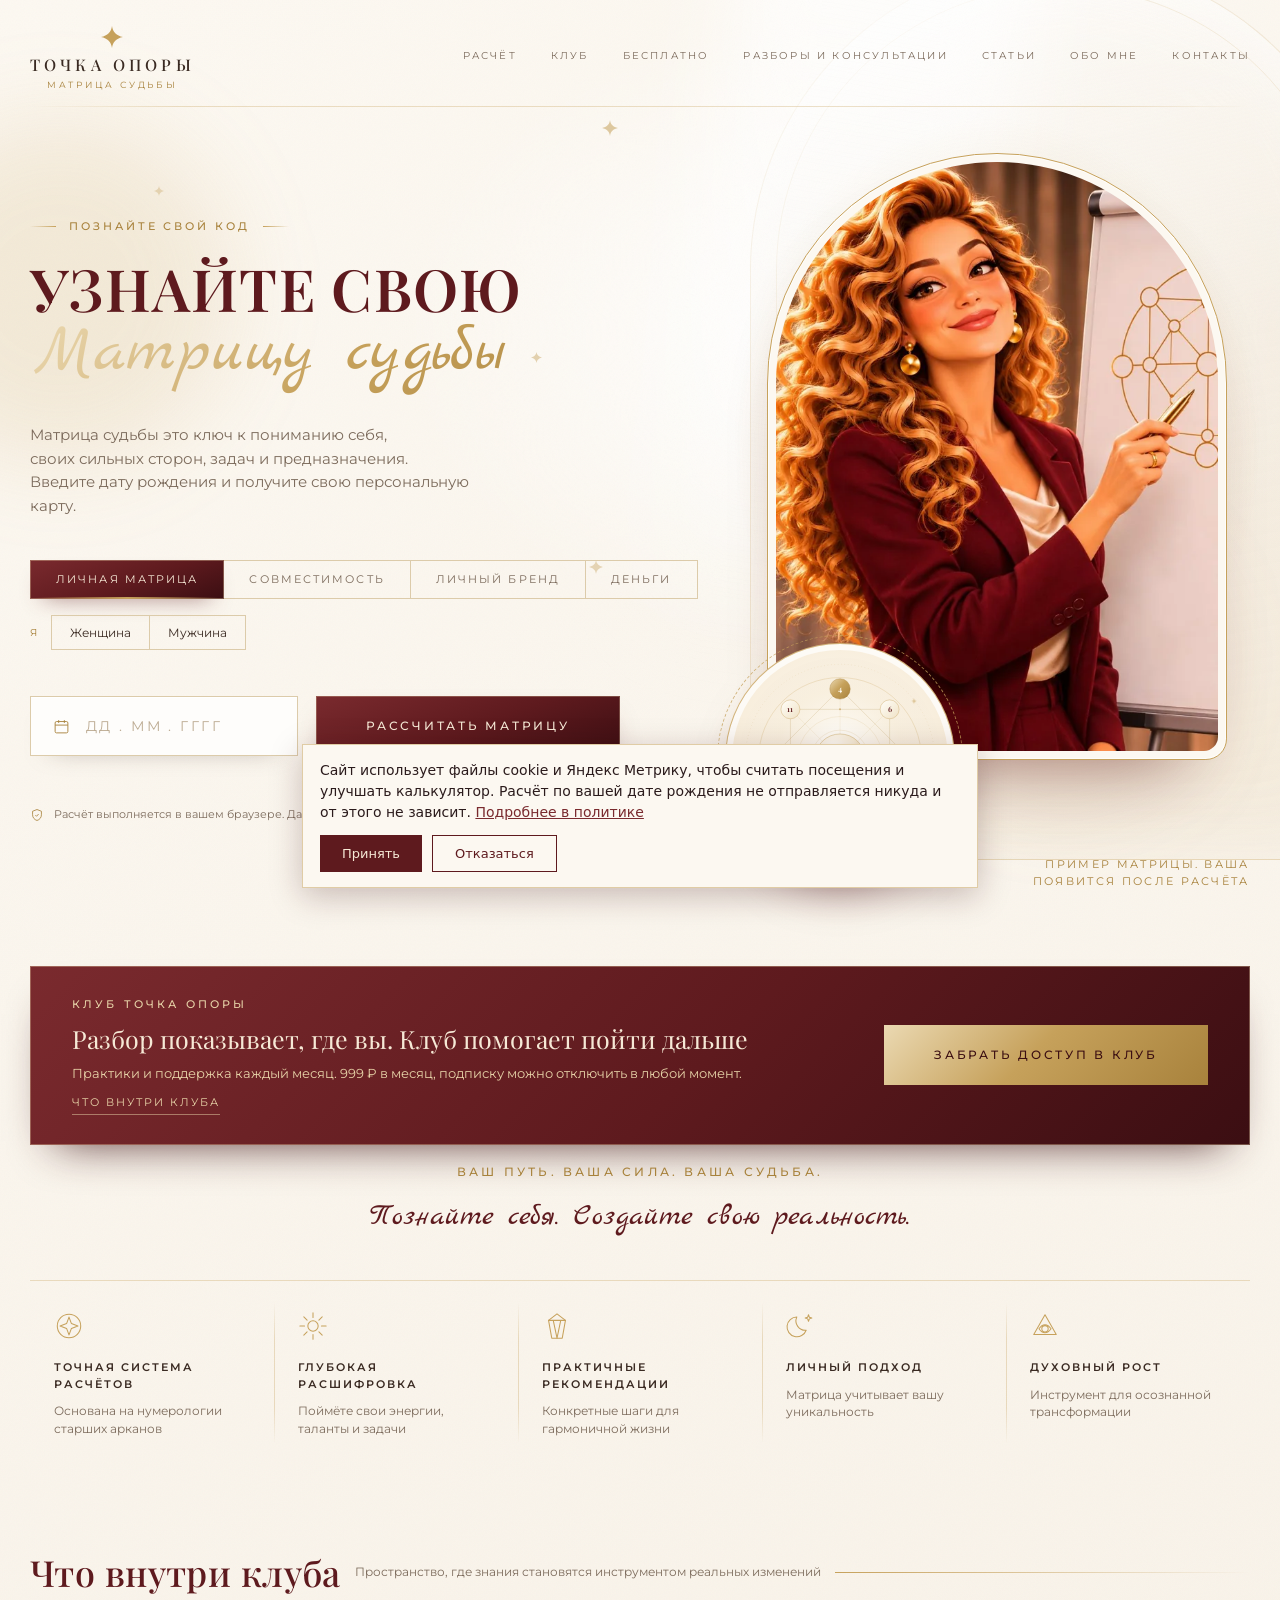
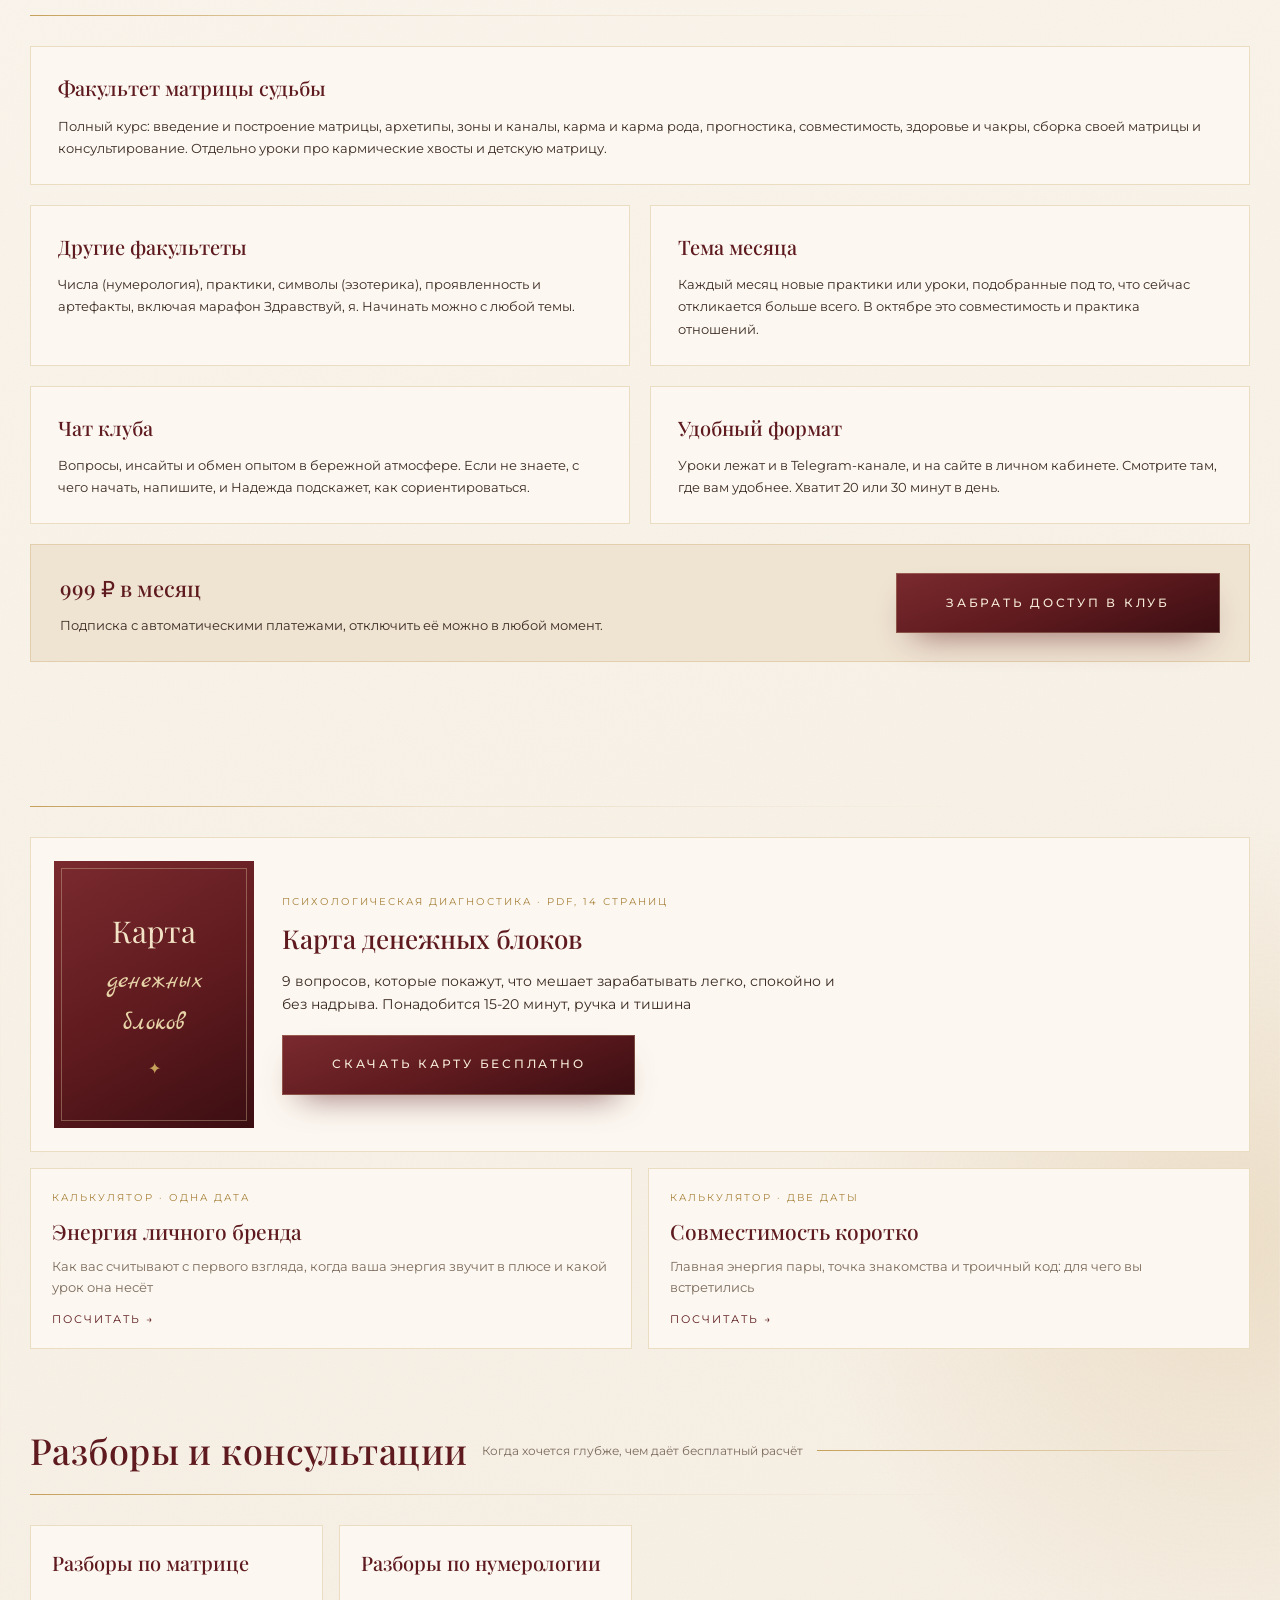
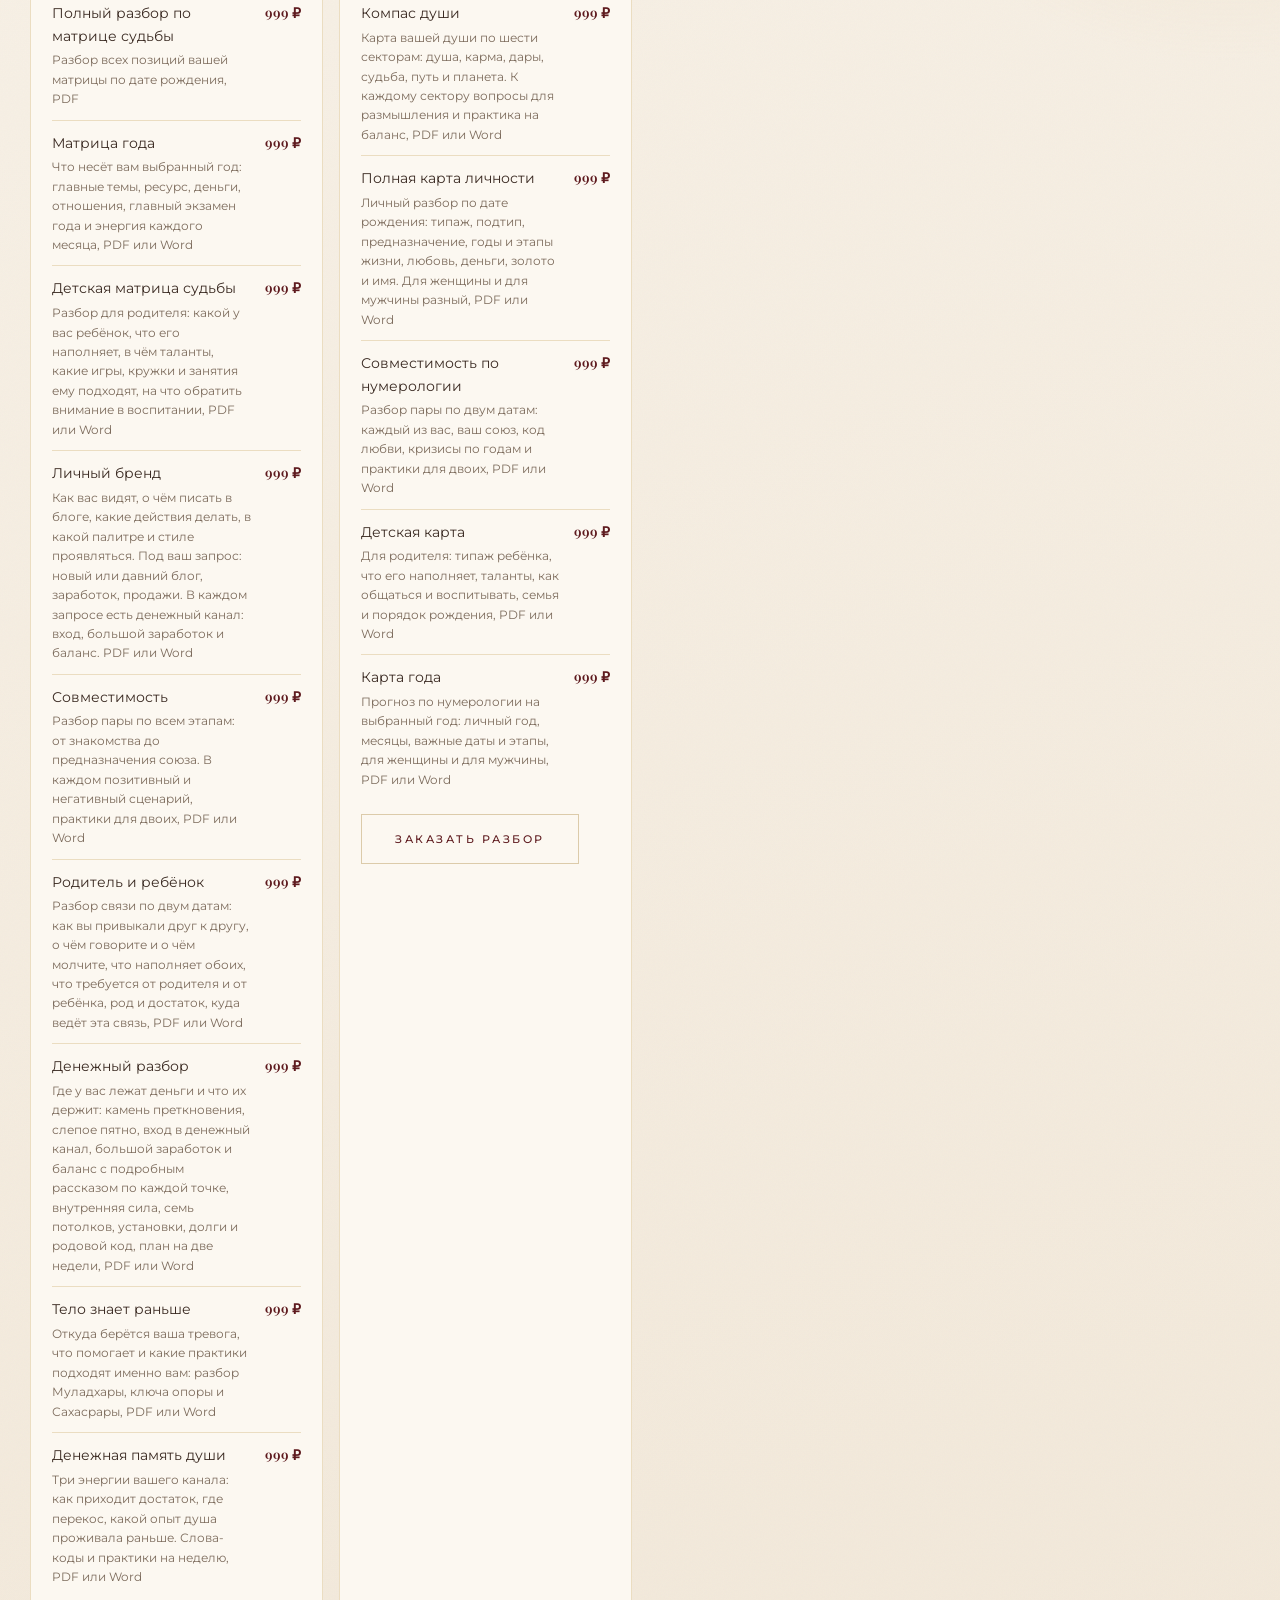
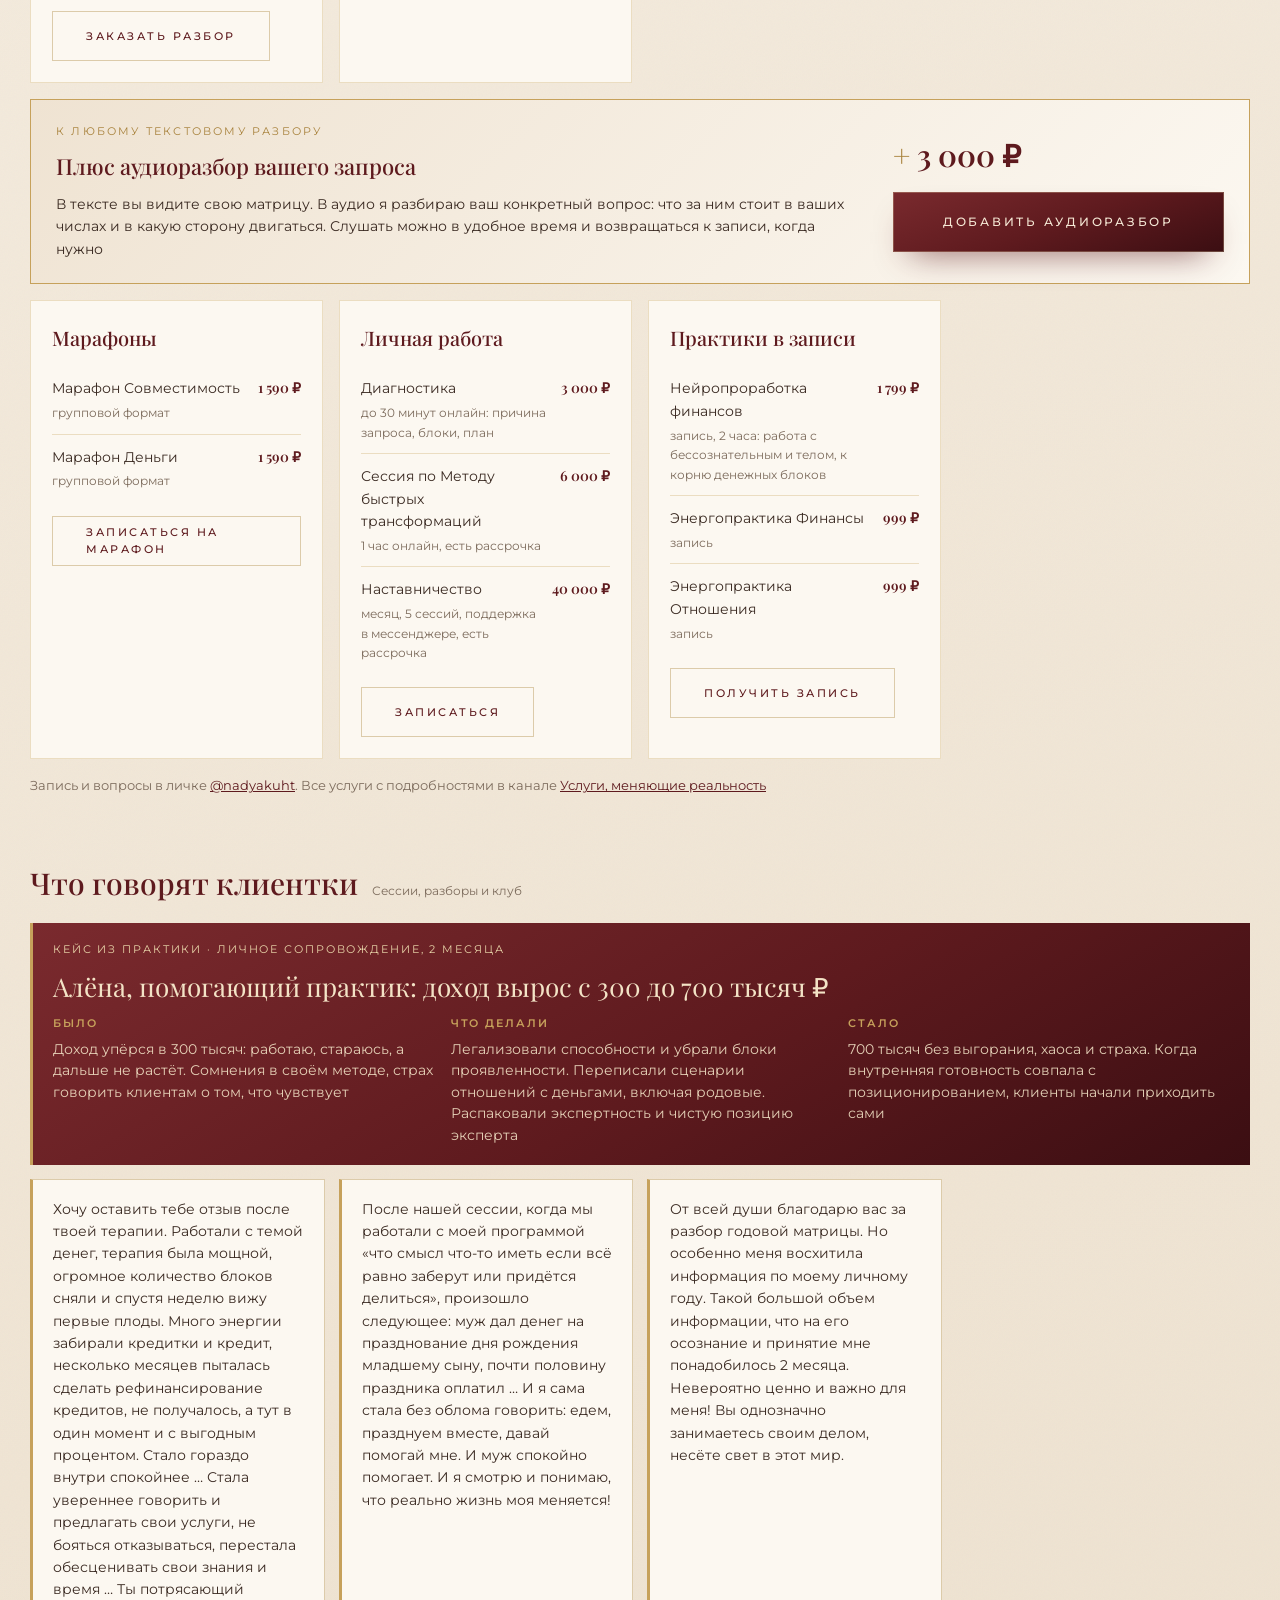
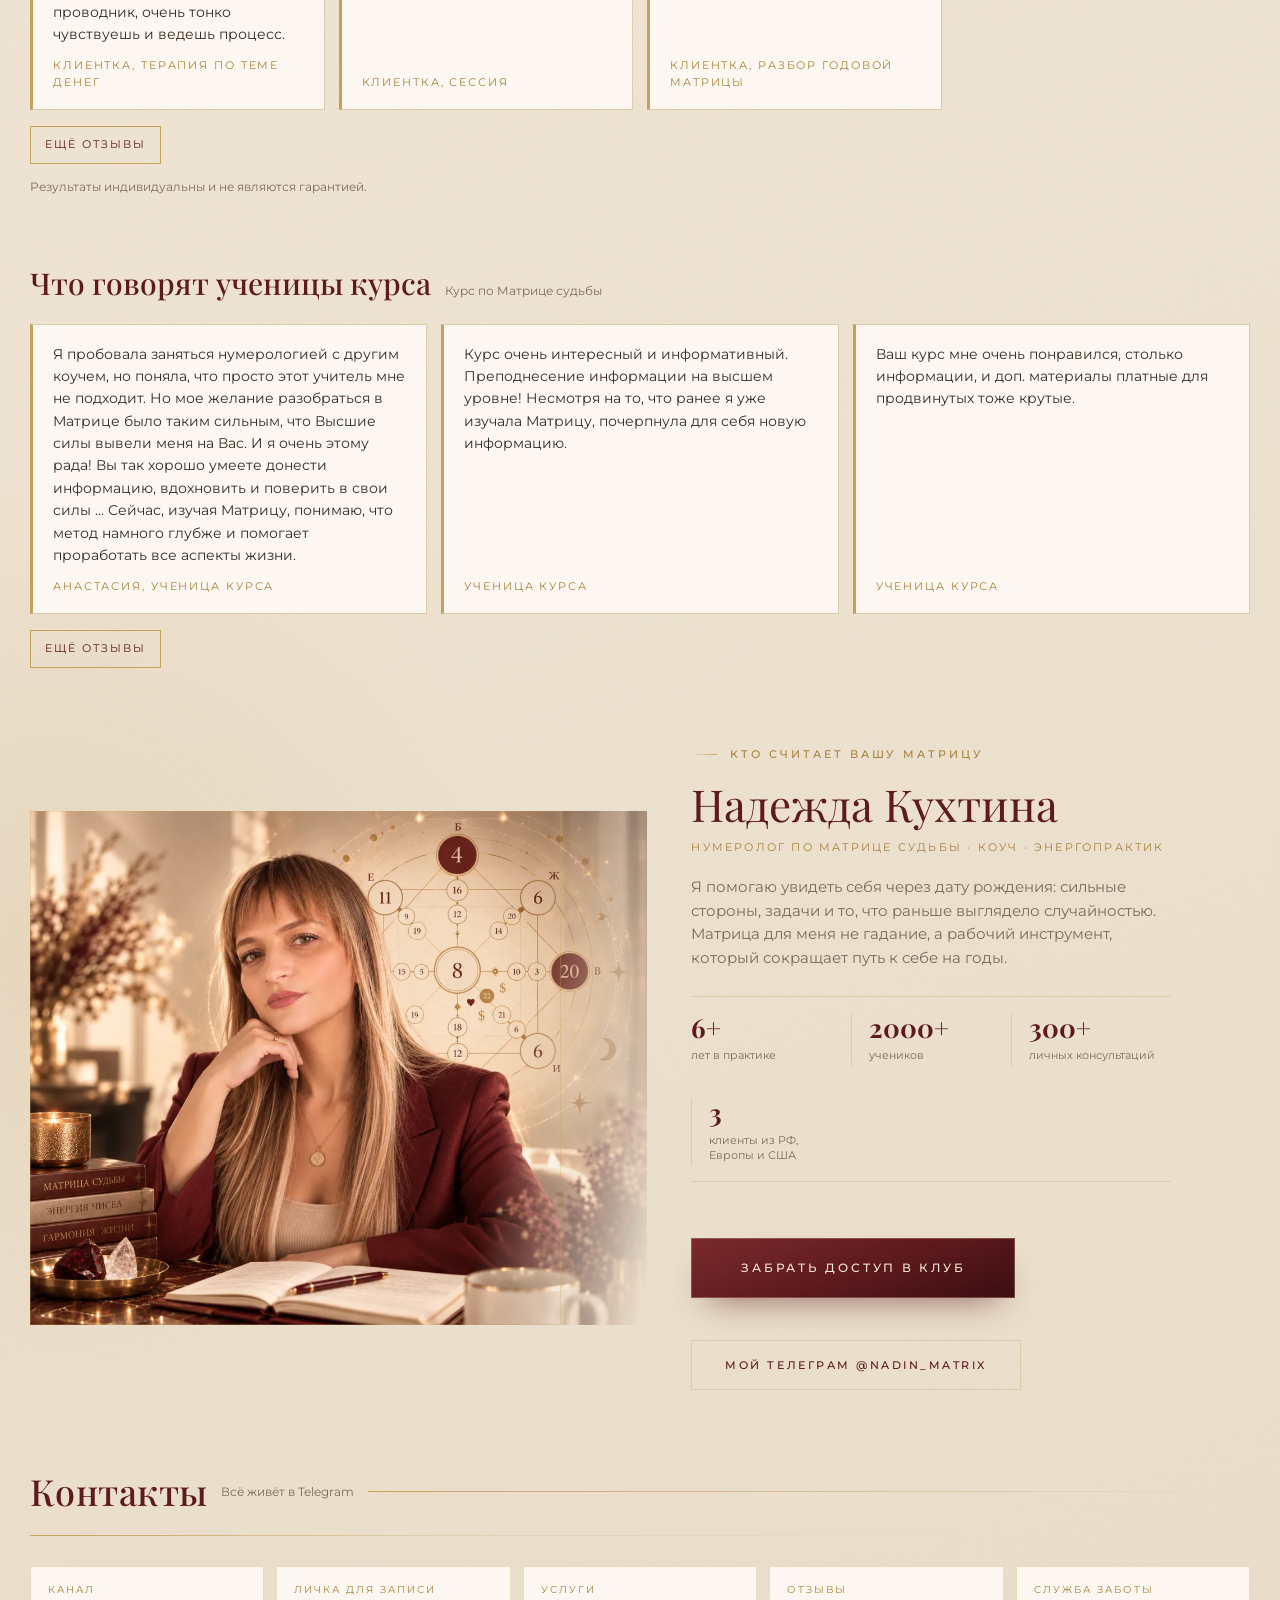
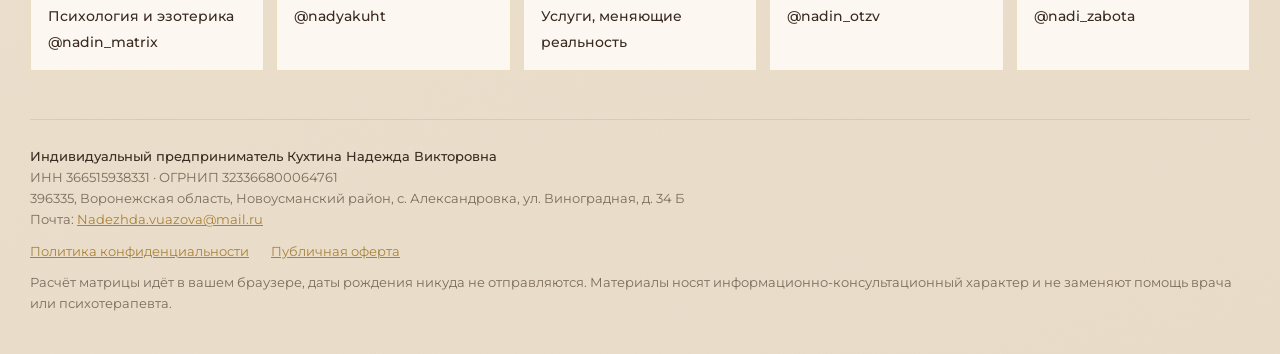
==== index.html @ 43328434 "Больше движения на главном сайте: аватар, искры, блеск кнопок, появление блоков Co-Authored-By: Clau" ====
<!DOCTYPE html>
<html lang="ru">
<head>
<meta charset="utf-8">
<link rel="preload" as="image" href="/nadya-avatar-640.webp" type="image/webp">
<meta name="viewport" content="width=device-width, initial-scale=1">
<title>Матрица судьбы: бесплатный расчёт по дате рождения</title>
<meta name="description" content="Рассчитайте свою матрицу судьбы по дате рождения: диаграмма, предназначения, карта здоровья и энергии года. Бесплатно, расчёт идёт прямо в браузере.">
<link rel="canonical" href="https://matrica.nadezhdakukhtina.ru/">
<meta property="og:type" content="website">
<meta property="og:url" content="https://matrica.nadezhdakukhtina.ru/">
<meta property="og:title" content="Матрица судьбы: бесплатный расчёт по дате рождения">
<meta property="og:description" content="Диаграмма, предназначения, карта здоровья и энергии года. Введите дату рождения и получите свою карту.">
<meta property="og:image" content="https://matrica.nadezhdakukhtina.ru/nadezhda.jpg">
<meta property="og:site_name" content="Точка опоры">
<meta name="twitter:card" content="summary_large_image">
<link rel="preconnect" href="https://fonts.googleapis.com">
<link rel="preconnect" href="https://fonts.gstatic.com" crossorigin>
<link href="https://fonts.googleapis.com/css2?family=Playfair+Display:wght@400;500;600;700&family=Montserrat:wght@300;400;500;600&family=Marck+Script&display=swap&subset=cyrillic,cyrillic-ext,latin" rel="stylesheet">

<style>
html,body{margin:0;padding:0;background:#F7F1E8;}

/* ==== СТИЛИ. В Tilda это блоки 1 и 2 из 6, граница — на секции МАТРИЦА ==== */
.matrix-app{
  --mx-bg:#F8F3EA;
  --mx-bg2:#EFE3D2;
  --mx-card:#FCF8F1;
  --mx-wine:#5E1A1E;
  --mx-wine2:#7A2A2E;
  --mx-wine-dk:#3B0E12;
  --mx-gold:#C6A15B;
  --mx-gold-dp:#A8823C;
  --mx-gold-lt:#E7D3A8;
  --mx-line:#DCCBAA;
  --mx-hair:rgba(198,161,91,.32);
  --mx-ink:#3A2A22;
  --mx-ink2:#7C6B5C;
  --mx-grad-gold:linear-gradient(135deg,#EBD9B2 0%,#C6A15B 46%,#A8823C 100%);
  --mx-serif:'Playfair Display',Georgia,'Times New Roman',serif;
  --mx-sans:'Montserrat',-apple-system,BlinkMacSystemFont,'Segoe UI',Roboto,sans-serif;
  --mx-script:'Marck Script','Playfair Display',cursive;

  position:relative;
  overflow-x:hidden;
  isolation:isolate;
  background:
    radial-gradient(760px 520px at 68% 4%,  rgba(255,255,255,.95) 0%, rgba(255,255,255,0) 62%),
    radial-gradient(620px 620px at 96% 34%, rgba(214,183,131,.30) 0%, rgba(214,183,131,0) 68%),
    radial-gradient(720px 720px at 4% 88%,  rgba(198,161,91,.16) 0%, rgba(198,161,91,0) 66%),
    linear-gradient(163deg,#FCF8F1 0%,#F6EFE4 38%,#EFE4D3 72%,#E9DCC8 100%);
  color:var(--mx-ink);
  font-family:var(--mx-sans);
  font-size:16px;
  line-height:1.62;
  -webkit-font-smoothing:antialiased;
  text-rendering:optimizeLegibility;
}
.matrix-app *,.matrix-app *:before,.matrix-app *:after{box-sizing:border-box;}
.matrix-app p{margin:0 0 14px;}
.matrix-app h1,.matrix-app h2,.matrix-app h3{margin:0;font-weight:500;font-family:var(--mx-serif);}
.matrix-app svg{max-width:100%;}

/* ---------- фактура бумаги и световой слой ---------- */
.matrix-app .mx-grain{
  position:absolute;inset:0;z-index:0;pointer-events:none;opacity:.5;
  background-image:url("data:image/svg+xml,%3Csvg xmlns='http://www.w3.org/2000/svg' width='180' height='180'%3E%3Cfilter id='n'%3E%3CfeTurbulence type='fractalNoise' baseFrequency='.85' numOctaves='3'/%3E%3C/filter%3E%3Crect width='180' height='180' filter='url(%23n)' opacity='.05'/%3E%3C/svg%3E");
}
.matrix-app .mx-decor{position:absolute;inset:0;z-index:0;pointer-events:none;overflow:hidden;}
.matrix-app .mx-arch{
  position:absolute;top:-40px;right:-90px;width:620px;height:900px;
  border-radius:310px 310px 24px 24px;
  background:linear-gradient(168deg,rgba(255,255,255,.72),rgba(233,220,200,.30) 46%,rgba(214,183,131,.16));
  box-shadow:inset 0 0 0 1px rgba(198,161,91,.20), inset 0 0 90px rgba(255,255,255,.55);
  filter:blur(.4px);
}
.matrix-app .mx-arch:after{
  content:"";position:absolute;inset:26px 26px 0;border-radius:284px 284px 18px 18px;
  border:1px solid rgba(198,161,91,.16);
}
.matrix-app .mx-beam{
  position:absolute;top:-120px;left:52%;width:300px;height:1100px;transform:rotate(9deg);
  background:linear-gradient(180deg,rgba(255,255,255,.85),rgba(255,255,255,0) 72%);
  filter:blur(38px);
}
.matrix-app .mx-orb{position:absolute;border-radius:50%;filter:blur(46px);}
.matrix-app .mx-orb-1{width:340px;height:340px;top:120px;left:-110px;background:rgba(198,161,91,.16);}
.matrix-app .mx-orb-2{width:280px;height:280px;top:520px;right:6%;background:rgba(180,140,90,.14);}

/* ---------- звёздочки-искры ---------- */
.matrix-app .mx-spark{position:absolute;color:var(--mx-gold);opacity:.5;line-height:0;}
.matrix-app .mx-spark svg{display:block;}
.matrix-app .mx-s1{top:120px;left:47%;width:16px;opacity:.55;}
.matrix-app .mx-s2{top:352px;left:41.5%;width:11px;opacity:.45;}
.matrix-app .mx-s3{top:560px;left:46%;width:14px;opacity:.4;}
.matrix-app .mx-s4{top:186px;left:12%;width:10px;opacity:.35;}

.matrix-app .mx-wrap{max-width:1300px;margin:0 auto;padding:0 30px;position:relative;z-index:2;}

/* ---------- служебные ---------- */
.matrix-app .mx-eyebrow{
  font-size:10.5px;letter-spacing:.28em;text-transform:uppercase;color:var(--mx-gold-dp);
  font-weight:500;display:flex;align-items:center;gap:13px;
}
.matrix-app .mx-eyebrow:before,.matrix-app .mx-eyebrow:after{
  content:"";height:1px;width:26px;flex-shrink:0;
  background:linear-gradient(90deg,rgba(198,161,91,0),var(--mx-gold));
}
.matrix-app .mx-eyebrow:after{background:linear-gradient(90deg,var(--mx-gold),rgba(198,161,91,0));}
.matrix-app .mx-eyebrow.mx-solo:after{display:none;}
.matrix-app .mx-star{width:12px;height:12px;fill:var(--mx-gold);flex-shrink:0;}

/* ---------- шапка ---------- */
.matrix-app .mx-top{
  display:flex;align-items:center;justify-content:space-between;gap:24px;
  padding:26px 0 16px;position:relative;
}
.matrix-app .mx-top:after{
  content:"";position:absolute;left:0;right:0;bottom:0;height:1px;
  background:linear-gradient(90deg,rgba(198,161,91,0),var(--mx-hair) 12%,var(--mx-hair) 88%,rgba(198,161,91,0));
}
.matrix-app .mx-logo{text-align:center;line-height:1.25;}
.matrix-app .mx-logo svg{width:22px;height:22px;fill:var(--mx-gold);margin-bottom:2px;}
.matrix-app .mx-logo-name{
  font-family:var(--mx-serif);font-size:16px;letter-spacing:.26em;color:var(--mx-ink);
  text-transform:uppercase;font-weight:500;
}
.matrix-app .mx-logo-sub{font-size:8.5px;letter-spacing:.34em;color:var(--mx-gold-dp);text-transform:uppercase;margin-top:5px;}
.matrix-app .mx-nav{display:flex;gap:34px;flex-wrap:wrap;}
.matrix-app .mx-nav a{
  font-size:10px;letter-spacing:.22em;text-transform:uppercase;color:var(--mx-ink2);
  text-decoration:none;position:relative;padding-bottom:5px;transition:color .3s;
}
.matrix-app .mx-nav a:after{
  content:"";position:absolute;left:50%;right:50%;bottom:0;height:1px;
  background:var(--mx-gold);transition:left .3s,right .3s;
}
.matrix-app .mx-nav a:hover{color:var(--mx-wine);}
.matrix-app .mx-nav a:hover:after{left:0;right:0;}

/* ---------- вертикальная надпись слева ---------- */
.matrix-app .mx-rail{
  position:absolute;left:12px;top:210px;z-index:3;
  display:flex;flex-direction:column;align-items:center;gap:26px;
}
.matrix-app .mx-rail b{
  writing-mode:vertical-rl;transform:rotate(180deg);font-weight:400;
  font-size:9px;letter-spacing:.44em;text-transform:uppercase;color:var(--mx-gold-dp);opacity:.85;
}
.matrix-app .mx-rail em{
  width:34px;height:34px;border-radius:50%;border:1px solid var(--mx-hair);
  display:flex;align-items:center;justify-content:center;font-style:normal;
  font-family:var(--mx-serif);font-size:11px;color:var(--mx-gold-dp);
}

/* ---------- первый экран ---------- */
.matrix-app .mx-hero{display:grid;grid-template-columns:1.14fr .86fr;gap:44px;align-items:center;padding:46px 0 30px;}
.matrix-app .mx-h1{
  font-size:clamp(38px,4.55vw,64px);line-height:1;letter-spacing:.022em;text-transform:uppercase;
  color:var(--mx-wine);font-weight:600;margin:24px 0 0;
}
.matrix-app .mx-h1-script{
  display:block;font-family:var(--mx-script);font-size:clamp(42px,5.2vw,74px);
  text-transform:none;letter-spacing:0;font-weight:400;line-height:1.14;
  /* background-clip:text красит только внутри блока, поэтому под хвостики
     у, ц, б нужен запас снизу — иначе они обрезаются */
  padding:.05em .12em .5em 0;
  margin:-.08em 0 -.46em .06em;
  background:var(--mx-grad-gold);-webkit-background-clip:text;background-clip:text;color:transparent;
}
.matrix-app .mx-lead{max-width:452px;font-size:14.5px;color:var(--mx-ink2);margin-top:30px;}
.matrix-app .mx-tabs{display:inline-flex;margin-top:28px;}
.matrix-app .mx-tab{
  appearance:none;border:0;cursor:pointer;background:transparent;
  font-family:var(--mx-sans);font-size:10.5px;letter-spacing:.2em;text-transform:uppercase;
  color:var(--mx-ink2);padding:13px 26px;position:relative;transition:color .3s;
  box-shadow:inset 0 0 0 1px var(--mx-line);
}
.matrix-app .mx-tab + .mx-tab{margin-left:-1px;}
.matrix-app .mx-tab:hover{color:var(--mx-ink);}
.matrix-app .mx-tab.is-on{
  color:#F6E9D6 !important;
  background:linear-gradient(160deg,var(--mx-wine2),var(--mx-wine) 55%,var(--mx-wine-dk));
  box-shadow:inset 0 0 0 1px rgba(231,211,168,.35), 0 10px 22px -14px rgba(94,26,30,.8);
  z-index:1;
}
.matrix-app .mx-form{display:flex;gap:18px;flex-wrap:wrap;margin-top:22px;align-items:flex-end;}
.matrix-app .mx-fieldwrap{display:flex;flex-direction:column;gap:9px;}
.matrix-app .mx-fcap{font-size:9.5px;letter-spacing:.2em;text-transform:uppercase;color:var(--mx-gold-dp);display:none;}
.matrix-app.is-pair .mx-fcap{display:block;}
.matrix-app .mx-wrap2{display:none;}
.matrix-app.is-pair .mx-wrap2{display:flex;}
.matrix-app.is-pair .mx-hide-pair{display:none;}
.matrix-app .mx-field{
  position:relative;background:rgba(255,255,255,.78);border:1px solid var(--mx-line);
  display:flex;align-items:center;gap:14px;padding:0 22px;min-width:252px;height:60px;
  box-shadow:inset 0 1px 0 rgba(255,255,255,.9), 0 12px 26px -22px rgba(58,42,34,.5);
  transition:border-color .3s,box-shadow .3s;
}
.matrix-app .mx-field:focus-within{
  border-color:var(--mx-gold);
  box-shadow:inset 0 1px 0 rgba(255,255,255,.9), 0 0 0 3px rgba(198,161,91,.14);
}
.matrix-app .mx-field svg{width:17px;height:17px;fill:none;stroke:var(--mx-gold-dp);stroke-width:1.3;flex-shrink:0;}
.matrix-app .mx-field input{
  border:0;background:transparent;outline:none;width:100%;height:100%;
  font-family:var(--mx-sans);font-size:13.5px;letter-spacing:.18em;color:var(--mx-ink);
}
.matrix-app .mx-field input::placeholder{color:#BCAB92;letter-spacing:.18em;}
.matrix-app .mx-btn{
  position:relative;overflow:hidden;
  display:inline-flex;align-items:center;justify-content:center;height:60px;padding:0 50px;
  background:linear-gradient(160deg,var(--mx-wine2),var(--mx-wine) 52%,var(--mx-wine-dk));
  color:#F6E9D6 !important;border:0;cursor:pointer;
  font-family:var(--mx-sans);font-size:11.5px;font-weight:500;letter-spacing:.24em;text-transform:uppercase;
  text-decoration:none;transition:box-shadow .35s,transform .35s;
  box-shadow:0 16px 34px -18px rgba(94,26,30,.8), inset 0 0 0 1px rgba(231,211,168,.28);
}
.matrix-app .mx-btn:before{
  content:"";position:absolute;top:0;left:-120%;width:60%;height:100%;
  background:linear-gradient(100deg,rgba(255,255,255,0),rgba(255,235,200,.24),rgba(255,255,255,0));
  transition:left .75s ease;
}
.matrix-app .mx-btn:hover{box-shadow:0 20px 40px -18px rgba(94,26,30,.9), inset 0 0 0 1px rgba(231,211,168,.5);}
.matrix-app .mx-btn:hover:before{left:130%;}
.matrix-app .mx-btn-ghost{
  background:transparent;color:var(--mx-wine) !important;height:50px;padding:0 34px;font-size:10.5px;
  box-shadow:inset 0 0 0 1px var(--mx-line);
}
.matrix-app .mx-btn-ghost:hover{box-shadow:inset 0 0 0 1px var(--mx-gold);background:rgba(198,161,91,.09);}
.matrix-app .mx-safe{display:flex;align-items:center;gap:10px;margin-top:20px;font-size:11px;color:var(--mx-ink2);}
.matrix-app .mx-safe svg{width:14px;height:14px;fill:none;stroke:var(--mx-gold-dp);stroke-width:1.4;flex-shrink:0;}
.matrix-app .mx-err{color:#9A2B2B;font-size:12px;margin-top:14px;min-height:16px;}

.matrix-app .mx-motto{text-align:center;margin:18px 0 38px;position:relative;z-index:2;}
.matrix-app .mx-motto b{
  display:block;font-weight:500;font-size:11.5px;letter-spacing:.28em;text-transform:uppercase;
  color:var(--mx-gold-dp);
}
.matrix-app .mx-motto em{
  display:block;font-family:var(--mx-script);font-style:normal;font-size:30px;color:var(--mx-wine);margin-top:12px;
}

/* ---------- герой: карточка энергии ---------- */
.matrix-app .mx-hero-art{position:relative;}
.matrix-app .mx-energy-card{
  position:relative;z-index:4;max-width:344px;margin:-56px 0 0 auto;
  background:var(--mx-card);padding:26px 28px 24px;
  border:1px solid var(--mx-line);
  box-shadow:0 30px 60px -34px rgba(94,26,30,.38), inset 0 0 0 1px rgba(255,255,255,.7);
}
.matrix-app .mx-energy-card:before{
  content:"";position:absolute;inset:6px;border:1px solid rgba(198,161,91,.22);pointer-events:none;
}
.matrix-app .mx-seal{
  position:absolute;top:-24px;right:22px;width:56px;height:56px;border-radius:50%;
  background:var(--mx-grad-gold);display:flex;align-items:center;justify-content:center;
  box-shadow:0 12px 24px -12px rgba(120,90,40,.7), inset 0 1px 2px rgba(255,255,255,.6);
}
.matrix-app .mx-seal svg{width:22px;height:22px;fill:#FBF4E6;}
.matrix-app .mx-energy-card .mx-eyebrow{margin-bottom:16px;}
.matrix-app .mx-energy-num{
  font-family:var(--mx-serif);color:var(--mx-wine);
  display:flex;align-items:baseline;gap:11px;flex-wrap:wrap;line-height:1.15;
}
.matrix-app .mx-energy-num b{font-size:34px;font-weight:600;letter-spacing:.04em;}
.matrix-app .mx-energy-num b:after{content:"·";margin-left:11px;color:var(--mx-gold);font-weight:400;}
.matrix-app .mx-energy-num span{font-size:23px;font-weight:500;}
.matrix-app .mx-energy-txt{font-size:13px;color:var(--mx-ink2);margin-top:9px;}
.matrix-app .mx-energy-link{
  display:flex;align-items:center;justify-content:space-between;gap:10px;
  margin-top:18px;padding-top:14px;border-top:1px solid var(--mx-hair);
  font-size:10px;letter-spacing:.22em;text-transform:uppercase;
  color:var(--mx-gold-dp) !important;text-decoration:none;
}
.matrix-app .mx-energy-link:hover{color:var(--mx-wine) !important;}

/* ---------- лента преимуществ ---------- */
.matrix-app .mx-feats{
  display:grid;grid-template-columns:repeat(5,1fr);gap:0;position:relative;z-index:2;
  border-top:1px solid var(--mx-hair);
}
.matrix-app .mx-feat{padding:30px 24px 26px;position:relative;}
.matrix-app .mx-feat + .mx-feat:before{
  content:"";position:absolute;left:0;top:22px;bottom:22px;width:1px;
  background:linear-gradient(180deg,rgba(198,161,91,0),var(--mx-hair) 25%,var(--mx-hair) 75%,rgba(198,161,91,0));
}
.matrix-app .mx-feat-ic{height:34px;margin-bottom:15px;}
.matrix-app .mx-feat-ic svg{width:30px;height:30px;fill:none;stroke:var(--mx-gold);stroke-width:1.1;stroke-linecap:round;stroke-linejoin:round;}
.matrix-app .mx-feat-t{font-size:10.5px;letter-spacing:.19em;text-transform:uppercase;font-weight:600;color:var(--mx-ink);line-height:1.6;}
.matrix-app .mx-feat-d{font-size:11.5px;color:var(--mx-ink2);margin-top:10px;line-height:1.55;}

/* ---------- секции результата ---------- */
.matrix-app .mx-result{display:none;padding:10px 0 64px;position:relative;z-index:2;}
.matrix-app .mx-result.is-on{display:block;}
@keyframes mxFade{from{opacity:0;transform:translateY(14px)}to{opacity:1;transform:none}}

/* ---------- анимация ----------
   Только прозрачность и трансформации: их браузер считает на видеокарте,
   поэтому на телефоне не тормозит даже на 64 бусинах соляра. */
@keyframes mxDraw{ to{ stroke-dashoffset:0; } }
@keyframes mxPop{
  from{ opacity:0; transform:translate(-50%,-50%) scale(.55); }
  to  { opacity:1; transform:translate(-50%,-50%) scale(1); }
}
@keyframes mxRing{ from{ opacity:0; transform:scale(.93) rotate(-7deg); } to{ opacity:1; transform:none; } }
@keyframes mxUp{ from{ opacity:0; transform:translateY(16px); } to{ opacity:1; transform:none; } }
/* Отдельный кадр для подписей: они центрируются сдвигом на половину своего
   размера, и обычный mxUp в конце обнулял бы этот сдвиг — подписи уезжали. */
@keyframes mxUpC{
  from{ opacity:0; transform:translate(-50%,calc(-50% + 14px)); }
  to  { opacity:1; transform:translate(-50%,-50%); }
}
@keyframes mxBreath{ 0%,100%{ opacity:.5; } 50%{ opacity:1; } }

/* диаграмма собирается: сначала прорисовываются золотые линии */
.matrix-app .mx-matrix.is-anim svg .mx-draw{
  stroke-dasharray:1500; stroke-dashoffset:1500;
  animation:mxDraw .85s cubic-bezier(.55,.1,.3,1) forwards;
}
.matrix-app .mx-matrix.is-anim svg .mx-draw-2{ animation-delay:.14s; }
.matrix-app .mx-matrix.is-anim svg .mx-draw-3{ animation-delay:.28s; animation-duration:.6s; }
/* затем круги волной от центра наружу, задержка у каждого своя */
.matrix-app .mx-matrix.is-anim .mx-node{
  opacity:0; animation:mxPop .5s cubic-bezier(.2,.9,.3,1.2) var(--mx-d,.4s) forwards;
}
/* и в конце цифры, буквы и значки */
.matrix-app .mx-matrix.is-anim svg text{ opacity:0; animation:mxUp .5s ease .74s forwards; }
.matrix-app .mx-matrix.is-anim .mx-ltr,
.matrix-app .mx-matrix.is-anim .mx-glyph{ opacity:0; animation:mxUpC .5s ease .74s forwards; }

/* кольцо соляра раскрывается вместе с остальной диаграммой */
.matrix-app .mx-matrix.is-anim svg .mx-ring-g{
  transform-box:view-box; transform-origin:300px 300px;
  animation:mxRing .7s cubic-bezier(.2,.8,.3,1) both;
}

/* секции результата проявляются при прокрутке; класс ставит скрипт,
   поэтому без него страница остаётся видимой */
.matrix-app.has-reveal .mx-result .mx-sec{ opacity:0; }
.matrix-app.has-reveal .mx-result .mx-sec.is-in{ animation:mxUp .6s ease forwards; }

/* мягкое дыхание свечения вокруг центра */
.matrix-app .mx-matrix-outer:before{ animation:mxBreath 7s ease-in-out infinite; }
.matrix-app .mx-sec{margin-top:62px;}
.matrix-app .mx-sec-h{display:flex;align-items:center;gap:14px;flex-wrap:wrap;margin-bottom:14px;}
.matrix-app .mx-sec-h h2{font-size:clamp(25px,3.1vw,36px);color:var(--mx-wine);letter-spacing:.012em;}
.matrix-app .mx-sec-h .mx-sec-note{font-size:12px;color:var(--mx-ink2);}
.matrix-app .mx-rule{
  height:1px;margin-bottom:30px;
  background:linear-gradient(90deg,var(--mx-gold),rgba(198,161,91,.22) 34%,rgba(198,161,91,0) 78%);
}

/* паспорт расчёта */
.matrix-app .mx-passport{
  position:relative;background:var(--mx-card);border:1px solid var(--mx-line);padding:30px 34px;
  display:grid;grid-template-columns:repeat(auto-fit,minmax(214px,1fr));gap:24px 34px;
  box-shadow:0 26px 54px -40px rgba(58,42,34,.5);
}
.matrix-app .mx-passport:before{content:"";position:absolute;inset:6px;border:1px solid rgba(198,161,91,.18);pointer-events:none;}
.matrix-app .mx-main-energy{
  position:relative;display:flex;align-items:center;gap:32px;flex-wrap:wrap;
  background:var(--mx-card);border:1px solid var(--mx-line);padding:32px 36px;
  box-shadow:0 26px 54px -40px rgba(58,42,34,.5);
}
.matrix-app .mx-main-energy:before{content:"";position:absolute;inset:6px;border:1px solid rgba(198,161,91,.18);pointer-events:none;}
.matrix-app .mx-me-disc{
  width:104px;height:104px;border-radius:50%;flex-shrink:0;
  display:flex;align-items:center;justify-content:center;
  font-family:var(--mx-serif);font-size:40px;font-weight:600;color:var(--mx-wine);
  background:radial-gradient(circle at 34% 28%,#FFFEFA,#F6EAD2 58%,#E4CB9B 100%);
  box-shadow:inset 0 0 0 1px var(--mx-gold), 0 0 0 5px rgba(255,255,255,.6),
             0 0 0 6.5px rgba(198,161,91,.4), 0 16px 34px -16px rgba(120,90,40,.6);
}
.matrix-app .mx-me-body{flex:1 1 260px;min-width:0;}
.matrix-app .mx-me-name{font-family:var(--mx-serif);font-size:clamp(24px,3vw,32px);color:var(--mx-wine);margin-top:11px;}
.matrix-app .mx-me-txt{font-size:14px;color:var(--mx-ink2);margin-top:10px;max-width:520px;}
.matrix-app .mx-me-boost{
  margin-top:14px;padding-top:13px;border-top:1px solid var(--mx-hair);
  font-size:13px;color:var(--mx-ink2);max-width:560px;
}
.matrix-app .mx-me-boost b{
  display:block;font-size:9.5px;letter-spacing:.21em;text-transform:uppercase;
  color:var(--mx-gold-dp);font-weight:600;margin-bottom:6px;
}
.matrix-app .mx-two{display:grid;grid-template-columns:repeat(2,1fr);gap:26px;margin-top:26px;}
.matrix-app .mx-card{
  position:relative;background:var(--mx-card);border:1px solid var(--mx-line);padding:26px 28px;
  box-shadow:0 24px 50px -42px rgba(58,42,34,.55);
}
.matrix-app .mx-card:before{content:"";position:absolute;inset:6px;border:1px solid rgba(198,161,91,.16);pointer-events:none;}
.matrix-app .mx-card-cap{font-size:9.5px;letter-spacing:.21em;text-transform:uppercase;color:var(--mx-gold-dp);}
.matrix-app .mx-card-h{display:flex;align-items:baseline;gap:12px;flex-wrap:wrap;margin-top:13px;}
.matrix-app .mx-card-num{font-family:var(--mx-serif);font-size:33px;font-weight:600;color:var(--mx-wine);line-height:1;}
.matrix-app .mx-card-name{font-family:var(--mx-serif);font-size:21px;color:var(--mx-wine);}
.matrix-app .mx-card-txt{font-size:13.5px;color:var(--mx-ink2);margin-top:11px;}
.matrix-app .mx-yr{display:grid;grid-template-columns:repeat(3,1fr);gap:0;margin-top:16px;
  border-top:1px solid var(--mx-hair);}
.matrix-app .mx-yr div{padding:15px 12px 0 0;position:relative;}
.matrix-app .mx-yr div + div{padding-left:14px;}
.matrix-app .mx-yr div + div:before{content:"";position:absolute;left:0;top:15px;bottom:4px;width:1px;background:var(--mx-hair);}
.matrix-app .mx-yr b{display:block;font-family:var(--mx-serif);font-size:27px;color:var(--mx-wine);line-height:1;
  font-variant-numeric:tabular-nums;}
.matrix-app .mx-yr i{display:block;font-style:normal;font-family:var(--mx-serif);font-size:14px;color:var(--mx-ink);margin-top:6px;}
.matrix-app .mx-yr span{display:block;font-size:9.5px;letter-spacing:.17em;text-transform:uppercase;color:var(--mx-gold-dp);margin-top:7px;}
.matrix-app .mx-card-w{
  margin-top:14px;padding-top:13px;border-top:1px solid var(--mx-hair);
  font-size:12.5px;color:var(--mx-ink2);
}
.matrix-app .mx-card-w b{
  display:block;font-size:9.5px;letter-spacing:.21em;text-transform:uppercase;
  color:var(--mx-gold-dp);font-weight:600;margin-bottom:6px;
}
.matrix-app .mx-card-note{
  display:inline-block;margin-top:13px;font-size:9.5px;letter-spacing:.18em;text-transform:uppercase;
  color:var(--mx-gold-dp);border:1px solid var(--mx-hair);padding:5px 12px;
}
.matrix-app .mx-pp-k{font-size:9.5px;letter-spacing:.21em;text-transform:uppercase;color:var(--mx-gold-dp);}
.matrix-app .mx-pp-v{font-family:var(--mx-serif);font-size:20px;color:var(--mx-ink);margin-top:6px;}
.matrix-app .mx-pp-v small{font-family:var(--mx-sans);font-size:12px;color:var(--mx-ink2);letter-spacing:.04em;}

/* ---------- премиальные акценты ----------
   Всё держится на прозрачности, тенях и псевдоэлементах. Сами узлы
   диаграммы не трогаем: у них центрирующий сдвиг translate(-50%,-50%),
   и любая анимация самого узла его обнулит — круги разъедутся. */

/* золотая искра один раз пробегает по главным энергиям, когда они проявились */
@keyframes mxSheen{
  0%  { opacity:0; transform:translate(-115%,-115%); }
  14% { opacity:1; }
  72% { opacity:0; transform:translate(115%,115%); }
  100%{ opacity:0; transform:translate(115%,115%); }
}
.matrix-app .mx-n-c,.matrix-app .mx-n-o,.matrix-app .mx-n-k{ overflow:hidden; }
.matrix-app .mx-matrix.is-anim .mx-n-c:after,
.matrix-app .mx-matrix.is-anim .mx-n-o:after,
.matrix-app .mx-matrix.is-anim .mx-n-k:after{
  content:"";position:absolute;inset:-55%;pointer-events:none;opacity:0;
  background:linear-gradient(104deg,rgba(255,255,255,0) 40%,rgba(255,243,214,.55) 50%,rgba(255,255,255,0) 60%);
  animation:mxSheen 1.6s ease-out 1.02s both;
}
.matrix-app .mx-matrix.is-anim .mx-n-c:after{ animation-delay:.92s; }
.matrix-app .mx-matrix.is-anim .mx-n-k:after{ animation-delay:1.14s; }

/* очень медленный золотой ореол вокруг центра: два светлых сгустка
   обходят круг за три четверти минуты, глаз ловит движение не сразу */
@keyframes mxHalo{ to{ transform:translate(-50%,-50%) rotate(360deg); } }
.matrix-app .mx-matrix-outer:after{
  content:"";position:absolute;left:50%;top:50%;z-index:0;pointer-events:none;
  width:min(640px,68%);aspect-ratio:1;border-radius:50%;
  transform:translate(-50%,-50%);
  background:conic-gradient(from 0deg,
    rgba(198,161,91,0) 0deg,rgba(198,161,91,.16) 44deg,rgba(198,161,91,0) 104deg,
    rgba(198,161,91,0) 186deg,rgba(198,161,91,.11) 230deg,rgba(198,161,91,0) 292deg);
  -webkit-mask:radial-gradient(circle,transparent 57%,#000 60%,#000 71%,transparent 74%);
          mask:radial-gradient(circle,transparent 57%,#000 60%,#000 71%,transparent 74%);
  animation:mxHalo 46s linear infinite;
}

/* золотая черта у заголовка секции прочерчивается слева направо */
@keyframes mxRule{ from{ transform:scaleX(0); } to{ transform:scaleX(1); } }
.matrix-app .mx-sec-h:after{
  /* basis 0 и min-width 0: если заголовок с подписью занял всю строку,
     черта просто сожмётся в ноль и не уедет на отдельную строку */
  content:"";flex:1 1 0;min-width:0;height:1px;transform-origin:left center;
  background:linear-gradient(90deg,var(--mx-gold),rgba(198,161,91,0));
}
.matrix-app.has-reveal .mx-result .mx-sec.is-in .mx-sec-h:after{
  animation:mxRule 1.15s cubic-bezier(.2,.8,.3,1) .12s both;
}

/* строки карты здоровья выходят каскадом сверху вниз */
@keyframes mxRow{ from{ opacity:0; transform:translateY(9px); } to{ opacity:1; transform:none; } }
.matrix-app.has-reveal .mx-sec.is-in #mxHealth tbody tr{ opacity:0; animation:mxRow .5s ease both; }
.matrix-app.has-reveal .mx-sec.is-in #mxHealth tbody tr:nth-child(1){ animation-delay:.10s; }
.matrix-app.has-reveal .mx-sec.is-in #mxHealth tbody tr:nth-child(2){ animation-delay:.17s; }
.matrix-app.has-reveal .mx-sec.is-in #mxHealth tbody tr:nth-child(3){ animation-delay:.24s; }
.matrix-app.has-reveal .mx-sec.is-in #mxHealth tbody tr:nth-child(4){ animation-delay:.31s; }
.matrix-app.has-reveal .mx-sec.is-in #mxHealth tbody tr:nth-child(5){ animation-delay:.38s; }
.matrix-app.has-reveal .mx-sec.is-in #mxHealth tbody tr:nth-child(6){ animation-delay:.45s; }
.matrix-app.has-reveal .mx-sec.is-in #mxHealth tbody tr:nth-child(7){ animation-delay:.52s; }
.matrix-app.has-reveal .mx-sec.is-in #mxHealth tbody tr:nth-child(n+8){ animation-delay:.59s; }

/* карточки чуть приподнимаются под курсором; на телефоне наведения нет,
   поэтому правило закрыто условием hover */
.matrix-app .mx-card,
.matrix-app .mx-purp-cell,
.matrix-app .mx-feat{ transition:transform .5s cubic-bezier(.2,.75,.3,1),box-shadow .5s ease; }
@media (hover:hover){
  .matrix-app .mx-card:hover,
  .matrix-app .mx-purp-cell:hover{
    transform:translateY(-5px);
    box-shadow:0 36px 62px -42px rgba(94,26,30,.52),0 0 0 1px rgba(198,161,91,.32);
  }
  .matrix-app .mx-feat:hover{ transform:translateY(-3px); }
  .matrix-app .mx-feat{ transition:transform .45s cubic-bezier(.2,.75,.3,1); }
}

/* у активной вкладки золотая черта разъезжается от середины к краям */
.matrix-app .mx-tab:after{
  content:"";position:absolute;left:50%;right:50%;bottom:0;height:2px;
  background:linear-gradient(90deg,rgba(231,211,168,0),var(--mx-gold) 50%,rgba(231,211,168,0));
  transition:left .45s cubic-bezier(.2,.8,.3,1),right .45s cubic-bezier(.2,.8,.3,1);
}
.matrix-app .mx-tab.is-on:after{ left:6px;right:6px; }

/* фото автора мягко приближается, рамка подсвечивается */
.matrix-app .mx-author-photo:before{ transition:transform 1.3s cubic-bezier(.2,.7,.3,1); }
.matrix-app .mx-author-photo:after{ transition:box-shadow .7s ease; }
@media (hover:hover){
  .matrix-app .mx-author:hover .mx-author-photo:before{ transform:scale(1.025); }
  .matrix-app .mx-author:hover .mx-author-photo:after{ box-shadow:inset 0 0 0 1px rgba(198,161,91,.55); }
}

/* ---------- МАТРИЦА ---------- */
.matrix-app .mx-matrix-outer{display:flex;justify-content:center;position:relative;}
.matrix-app .mx-matrix-outer:before{
  content:"";position:absolute;left:50%;top:50%;transform:translate(-50%,-50%);
  width:min(880px,92%);aspect-ratio:1;border-radius:50%;pointer-events:none;
  background:radial-gradient(circle,rgba(255,255,255,.86) 0%,rgba(255,255,255,0) 66%);
}
.matrix-app .mx-matrix{
  position:relative;container-type:inline-size;
  width:min(1000px, calc(100vh - 185px), calc(100vw - 520px));
  min-width:300px;--mx-k:1;
}
.matrix-app .mx-matrix.is-prog{--mx-k:.9;}
.matrix-app .mx-matrix svg{display:block;width:100%;height:auto;overflow:visible;}
.matrix-app .mx-plane{position:absolute;left:8.3333%;top:8.3333%;width:83.3334%;height:83.3334%;}
.matrix-app .mx-matrix.is-prog .mx-plane{left:12.5%;top:12.5%;width:75%;height:75%;}
.matrix-app .mx-node{
  position:absolute;transform:translate(-50%,-50%);border-radius:50%;
  display:flex;align-items:center;justify-content:center;
  font-family:var(--mx-serif);font-weight:600;line-height:1;flex-shrink:0;
}
.matrix-app .mx-n-c{
  width:calc(11cqw*var(--mx-k));height:calc(11cqw*var(--mx-k));font-size:max(14px,calc(4.1cqw*var(--mx-k)));
  background:radial-gradient(circle at 34% 28%,#FFFEFA,#F6EAD2 58%,#E4CB9B 100%);
  color:var(--mx-wine);border:1px solid var(--mx-gold);
  box-shadow:0 0 0 4px rgba(255,255,255,.7), 0 0 0 5.5px rgba(198,161,91,.65),
             0 0 0 10px rgba(255,255,255,.5), 0 0 0 11px rgba(198,161,91,.28),
             0 16px 34px -14px rgba(120,90,40,.65);
}
.matrix-app .mx-n-o{
  width:calc(9.4cqw*var(--mx-k));height:calc(9.4cqw*var(--mx-k));font-size:max(12px,calc(3.4cqw*var(--mx-k)));
  background:linear-gradient(152deg,#7A2A2E,#4A1216 62%,#3B0E12);color:#F3E3C6;
  border:1px solid var(--mx-gold);
  box-shadow:0 0 0 3px rgba(255,255,255,.65), 0 0 0 4.5px rgba(198,161,91,.55),
             0 12px 26px -12px rgba(59,14,18,.75);
}
.matrix-app .mx-n-k{
  width:calc(8.8cqw*var(--mx-k));height:calc(8.8cqw*var(--mx-k));font-size:max(11px,calc(3.1cqw*var(--mx-k)));
  background:linear-gradient(152deg,#FFFEF9,#F0E2C6);color:var(--mx-wine);border:1px solid var(--mx-gold);
  box-shadow:0 0 0 3px rgba(255,255,255,.65), 0 0 0 4.5px rgba(198,161,91,.5),
             0 10px 22px -12px rgba(120,90,40,.55);
}
.matrix-app .mx-n-i{
  width:calc(4.6cqw*var(--mx-k));height:calc(4.6cqw*var(--mx-k));font-size:max(10px,calc(2.2cqw*var(--mx-k)));
  background:linear-gradient(150deg,#FFFEFA,#FBF3E2);color:var(--mx-ink);border:1px solid rgba(198,161,91,.6);
  box-shadow:0 0 0 3px rgba(255,255,255,.7), 0 4px 10px -6px rgba(140,110,60,.5);
}
.matrix-app .mx-n-i2{
  width:calc(3.9cqw*var(--mx-k));height:calc(3.9cqw*var(--mx-k));font-size:max(9px,calc(1.95cqw*var(--mx-k)));
  background:linear-gradient(150deg,#FFFEFA,#FBF3E2);color:var(--mx-ink);border:1px solid rgba(198,161,91,.6);
  box-shadow:0 0 0 3px rgba(255,255,255,.7), 0 4px 10px -6px rgba(140,110,60,.5);
}
.matrix-app .mx-n-g{
  width:calc(2.5cqw*var(--mx-k));height:calc(2.5cqw*var(--mx-k));font-size:max(8px,calc(1.3cqw*var(--mx-k)));
  background:linear-gradient(150deg,#FFFEFA,#F8EFDC);color:var(--mx-ink2);border:1px solid rgba(198,161,91,.6);
  box-shadow:0 0 0 3px rgba(255,255,255,.7);
}
.matrix-app .mx-n-r2{
  width:calc(3.5cqw*var(--mx-k));height:calc(3.5cqw*var(--mx-k));font-size:max(8px,calc(1.75cqw*var(--mx-k)));
  background:linear-gradient(150deg,#FFFEFA,#F8F0DE);color:var(--mx-ink2);border:1px solid rgba(198,161,91,.55);
  box-shadow:0 0 0 3px rgba(255,255,255,.6);
}
.matrix-app .mx-n-r{
  width:calc(4cqw*var(--mx-k));height:calc(4cqw*var(--mx-k));font-size:max(9px,calc(2cqw*var(--mx-k)));
  background:linear-gradient(150deg,#FFFEFA,#F8F0DE);color:var(--mx-ink2);border:1px solid rgba(198,161,91,.55);
  box-shadow:0 0 0 3px rgba(255,255,255,.6);
}
.matrix-app .mx-n-w{
  width:calc(3.6cqw*var(--mx-k));height:calc(3.6cqw*var(--mx-k));font-size:max(9px,calc(1.8cqw*var(--mx-k)));
  background:linear-gradient(150deg,#FFFEFA,#F8F0DE);color:var(--mx-ink);border:1px solid rgba(198,161,91,.6);
  box-shadow:0 0 0 3px rgba(255,255,255,.7);
}
/* М — точка СОС на линии благополучия, выделена амброй */
.matrix-app .mx-n-m{
  width:calc(3.9cqw*var(--mx-k));height:calc(3.9cqw*var(--mx-k));font-size:max(9px,calc(1.9cqw*var(--mx-k)));
  background:linear-gradient(150deg,#E8B978,#C98F46);color:#FFFBF2;border:1px solid rgba(160,110,50,.7);
  box-shadow:0 0 0 3px rgba(255,255,255,.65), 0 6px 14px -8px rgba(150,105,45,.6);
}
.matrix-app .mx-ltr{
  position:absolute;transform:translate(-50%,-50%);
  font-family:var(--mx-sans);font-size:max(8px,calc(1.65cqw*var(--mx-k)));line-height:1;
  font-weight:600;letter-spacing:.06em;text-transform:uppercase;color:#A8823C;
  /* чёткий контур в один пиксель вместо размытого ореола */
  text-shadow:
     1px 0 0 #F6F0E5, -1px 0 0 #F6F0E5,  0 1px 0 #F6F0E5,  0 -1px 0 #F6F0E5,
     1px 1px 0 #F6F0E5, -1px -1px 0 #F6F0E5, 1px -1px 0 #F6F0E5, -1px 1px 0 #F6F0E5;
}
.matrix-app .mx-glyph{
  position:absolute;transform:translate(-50%,-50%);font-size:max(11px,calc(2.8cqw*var(--mx-k)));line-height:1;
  color:var(--mx-wine);
}
/* в личной матрице вокруг значков теснее — там они мельче */
.matrix-app .mx-glyph-sm{font-size:max(9px,calc(2.2cqw*var(--mx-k)));}

/* тумблеры над матрицей */
.matrix-app .mx-tools{display:flex;gap:14px;flex-wrap:wrap;justify-content:center;margin:0 0 26px;}
.matrix-app .mx-toggle{
  display:inline-flex;align-items:center;gap:12px;cursor:pointer;user-select:none;height:50px;padding:0 24px;
  background:rgba(255,255,255,.62);box-shadow:inset 0 0 0 1px var(--mx-line);
  font-size:10.5px;letter-spacing:.19em;text-transform:uppercase;color:var(--mx-ink2);transition:.3s;
}
.matrix-app .mx-toggle:hover{box-shadow:inset 0 0 0 1px var(--mx-gold);color:var(--mx-ink);}
.matrix-app .mx-toggle input{display:none;}
.matrix-app .mx-toggle .mx-sw{width:32px;height:17px;border-radius:9px;background:#E2D4BB;position:relative;transition:.3s;flex-shrink:0;}
.matrix-app .mx-toggle .mx-sw:after{content:"";position:absolute;top:2px;left:2px;width:13px;height:13px;border-radius:50%;background:#fff;transition:.3s;box-shadow:0 1px 3px rgba(0,0,0,.2);}
.matrix-app .mx-toggle input:checked + .mx-sw{background:var(--mx-grad-gold);}
.matrix-app .mx-toggle input:checked + .mx-sw:after{left:17px;}

.matrix-app .mx-legend{
  display:flex;gap:30px;flex-wrap:wrap;justify-content:center;margin:26px auto 0;max-width:880px;
  font-size:11.5px;color:var(--mx-ink2);
}
.matrix-app .mx-legend span{display:inline-flex;align-items:center;gap:9px;}
.matrix-app .mx-legend i{width:20px;height:2px;border-radius:2px;flex-shrink:0;}

/* ---------- предназначения ---------- */
.matrix-app .mx-purp{display:grid;grid-template-columns:repeat(2,1fr);gap:28px;}
.matrix-app .mx-purp-cell{
  position:relative;background:var(--mx-card);border:1px solid var(--mx-line);padding:28px 30px 22px;
  box-shadow:0 24px 50px -42px rgba(58,42,34,.55);
}
.matrix-app .mx-purp-cell:before{content:"";position:absolute;inset:6px;border:1px solid rgba(198,161,91,.16);pointer-events:none;}
.matrix-app .mx-purp-t{font-family:var(--mx-serif);font-size:21px;color:var(--mx-wine);}
.matrix-app .mx-purp-age{font-size:9.5px;letter-spacing:.21em;text-transform:uppercase;color:var(--mx-gold-dp);margin-top:6px;}
.matrix-app .mx-purp-d{font-size:12.5px;color:var(--mx-ink2);margin:12px 0 24px;line-height:1.58;}
/* Подписи под кругами центрированы и шире самих кругов, поэтому у первого
   круга подпись вылезала за поле отступов карточки. Сдвигаем формулу вправо
   на половину этого выноса — тогда длинные слова встают по общей границе. */
.matrix-app .mx-formula{display:flex;align-items:flex-start;gap:15px;margin-bottom:36px;padding-left:18px;}
.matrix-app .mx-fcol{position:relative;display:flex;flex-direction:column;align-items:center;flex-shrink:0;}
.matrix-app .mx-circ{
  border-radius:50%;display:flex;align-items:center;justify-content:center;flex-shrink:0;
  font-family:var(--mx-serif);font-weight:600;line-height:1;
}
.matrix-app .mx-circ-sm{
  width:48px;height:48px;font-size:18px;background:#FFFDF8;color:var(--mx-ink);
  box-shadow:inset 0 0 0 1px var(--mx-line), 0 0 0 4px rgba(255,255,255,.55);
}
.matrix-app .mx-circ-lg{
  width:64px;height:64px;font-size:25px;margin-top:-8px;
  background:linear-gradient(152deg,#7A2A2E,#4A1216 62%,#3B0E12);color:#F3E3C6;
  box-shadow:inset 0 0 0 1px rgba(198,161,91,.75), 0 0 0 4px rgba(255,255,255,.5), 0 14px 28px -14px rgba(59,14,18,.8);
}
.matrix-app .mx-op{height:48px;line-height:48px;flex-shrink:0;font-size:17px;color:var(--mx-gold);font-family:var(--mx-serif);}
.matrix-app .mx-clabel{
  position:absolute;top:100%;margin-top:10px;white-space:nowrap;
  font-size:8.5px;letter-spacing:.09em;text-transform:uppercase;color:var(--mx-ink2);
}

/* ---------- карта здоровья ---------- */
.matrix-app .mx-tablewrap{overflow-x:auto;border:1px solid var(--mx-line);background:var(--mx-card);box-shadow:0 24px 50px -42px rgba(58,42,34,.55);}
.matrix-app table.mx-tbl{border-collapse:collapse;width:100%;min-width:540px;}
.matrix-app table.mx-tbl th{
  font-size:9.5px;letter-spacing:.21em;text-transform:uppercase;color:var(--mx-gold-dp);font-weight:600;
  padding:17px 12px;border-bottom:1px solid var(--mx-line);text-align:center;background:rgba(239,227,210,.55);
}
.matrix-app table.mx-tbl th:last-child{text-align:left;}
.matrix-app table.mx-tbl td{
  padding:13px 12px;border-bottom:1px solid rgba(220,203,170,.5);text-align:center;
  font-family:var(--mx-serif);font-size:18px;color:var(--mx-ink);
}
.matrix-app table.mx-tbl td.mx-td-name{
  text-align:left;font-family:var(--mx-sans);font-size:12.5px;letter-spacing:.08em;
  font-weight:500;color:inherit;
}
.matrix-app table.mx-tbl tr.mx-row{background:var(--mx-ch);}
.matrix-app table.mx-tbl tr.mx-row td{
  color:var(--mx-ch-fg);border-bottom:1px solid rgba(255,255,255,.35);font-weight:600;
  text-shadow:0 1px 1px rgba(0,0,0,.13);
}
.matrix-app table.mx-tbl tr.mx-total td{
  background:rgba(94,26,30,.07);font-weight:600;border-bottom:0;color:var(--mx-wine);
}
.matrix-app table.mx-tbl tr.mx-total td.mx-td-name{color:var(--mx-wine);font-weight:600;}
/* Вертикальные разделители столбцов. На цветных строках чакр они светлые,
   в шапке и в итоговой строке золотым волоском: на бежевом фоне белый
   не читался бы. Волосок рисуем тенью внутрь, а не рамкой, иначе он
   прибавил бы ячейке ширину и таблица поехала бы. */
.matrix-app table.mx-tbl th + th{ box-shadow:inset 1px 0 0 var(--mx-hair); }
.matrix-app table.mx-tbl tr.mx-row td + td{ box-shadow:inset 1px 0 0 rgba(255,255,255,.38); }
.matrix-app table.mx-tbl tr.mx-total td + td{ box-shadow:inset 1px 0 0 var(--mx-hair); }
.matrix-app .mx-disclaimer{
  margin-top:16px;font-size:11.5px;color:var(--mx-ink2);border-left:2px solid var(--mx-gold);
  padding:10px 0 10px 16px;line-height:1.58;
}

/* ---------- модалка энергий года ---------- */
.matrix-app .mx-modal{position:fixed;inset:0;z-index:9999;display:none;background:rgba(48,32,24,.58);padding:20px;}
.matrix-app .mx-modal.is-on{display:flex;align-items:flex-start;justify-content:center;}
.matrix-app .mx-modal-box{
  position:relative;background:var(--mx-bg);border:1px solid var(--mx-gold);max-width:740px;width:100%;
  max-height:90vh;overflow-y:auto;padding:30px 30px 34px;margin:auto;
  box-shadow:0 40px 90px -30px rgba(48,32,24,.7);
}
.matrix-app .mx-modal-head{display:flex;align-items:center;justify-content:space-between;gap:16px;margin-bottom:6px;}
.matrix-app .mx-modal-head h3{font-size:25px;color:var(--mx-wine);}
.matrix-app .mx-x{
  background:transparent;box-shadow:inset 0 0 0 1px var(--mx-line);width:38px;height:38px;cursor:pointer;
  color:var(--mx-ink2);font-size:18px;line-height:1;flex-shrink:0;border:0;transition:.3s;
}
.matrix-app .mx-x:hover{box-shadow:inset 0 0 0 1px var(--mx-gold);color:var(--mx-wine);}
.matrix-app .mx-modal-note{font-size:12px;color:var(--mx-ink2);margin-bottom:20px;}
.matrix-app table.mx-tbl.mx-tbl-year td{font-size:15px;padding:9px 10px;}
.matrix-app table.mx-tbl.mx-tbl-year td.mx-td-age{
  font-family:var(--mx-sans);font-size:12px;letter-spacing:.06em;color:var(--mx-ink2);text-align:left;
}
.matrix-app table.mx-tbl.mx-tbl-year tr.mx-main td{background:rgba(198,161,91,.16);}
.matrix-app table.mx-tbl.mx-tbl-year tr.mx-main td.mx-td-age{color:var(--mx-wine);font-weight:600;}

/* ---------- блок автора ----------
   Путь к фото задан один раз переменной: при переносе в Tilda замените
   его на адрес файла, загруженного в Tilda, и больше ничего не трогайте. */
.matrix-app{--mx-photo:url("nadezhda.jpg");}
/* webp в 2,5 раза легче jpeg; браузеры без его поддержки берут строку выше */
@supports (background-image:image-set(url("a.webp") type("image/webp"))){
  .matrix-app{--mx-photo:image-set(url("nadezhda.webp") type("image/webp"),url("nadezhda.jpg") type("image/jpeg"));}
}
/* плашка клуба: стоит выше разбора и внутри результата */
.matrix-app .mx-club{
  position:relative;z-index:2;display:flex;align-items:center;justify-content:space-between;gap:34px;
  margin:46px 0 0;padding:30px 42px;
  background:linear-gradient(135deg,var(--mx-wine2),var(--mx-wine) 55%,var(--mx-wine-dk));
  box-shadow:0 22px 46px -26px rgba(59,14,18,.9), inset 0 0 0 1px rgba(231,211,168,.35);
}
.matrix-app .mx-club-eyebrow{font-family:var(--mx-sans);font-size:10.5px;font-weight:500;letter-spacing:.3em;text-transform:uppercase;color:var(--mx-gold-lt);}
.matrix-app .mx-club-t{font-family:var(--mx-serif);font-size:25px;line-height:1.3;color:#F6E9D6;margin:10px 0 8px;}
.matrix-app .mx-club-d{font-family:var(--mx-sans);font-size:13px;line-height:1.6;color:#E7D3A8;margin:0;}
.matrix-app .mx-club .mx-btn{flex-shrink:0;background:var(--mx-grad-gold);color:var(--mx-wine-dk) !important;box-shadow:none;}
.matrix-app .mx-sec .mx-club{margin-top:0;}
.matrix-app .mx-club>div{flex:1 1 auto;min-width:0;}
.matrix-app .mx-cl-terms>p{flex:1 1 auto;min-width:0;}
@media (max-width:980px){
  .matrix-app .mx-club{flex-direction:column;align-items:flex-start;gap:20px;padding:26px 22px;margin-top:34px;}
  .matrix-app .mx-club-t{font-size:21px;}
  .matrix-app .mx-club .mx-btn{width:100%;padding:0 20px;}
}

/* раздел «Что внутри клуба» */
.matrix-app .mx-club-more{display:inline-block;margin-top:10px;font-family:var(--mx-sans);font-size:11px;letter-spacing:.18em;text-transform:uppercase;color:var(--mx-gold-lt) !important;text-decoration:none;border-bottom:1px solid rgba(231,211,168,.5);padding-bottom:2px;}
.matrix-app .mx-club-info{position:relative;z-index:2;margin-top:78px;scroll-margin-top:20px;}
.matrix-app .mx-cl-grid{display:grid;grid-template-columns:repeat(2,1fr);gap:20px;margin-top:6px;}
.matrix-app .mx-cl-wide{grid-column:1/-1;}
.matrix-app .mx-cl-card{background:var(--mx-card);padding:26px 28px;box-shadow:inset 0 0 0 1px var(--mx-hair);}
.matrix-app .mx-cl-card h3{font-family:var(--mx-serif);font-size:20px;font-weight:500;color:var(--mx-wine);margin:0 0 10px;}
.matrix-app .mx-cl-card p{font-family:var(--mx-sans);font-size:13px;line-height:1.7;color:var(--mx-ink);margin:0;}
.matrix-app .mx-cl-terms{margin-top:20px;padding:26px 30px;background:var(--mx-bg2);display:flex;align-items:center;justify-content:space-between;gap:30px;box-shadow:inset 0 0 0 1px var(--mx-hair);}
.matrix-app .mx-cl-terms p{font-family:var(--mx-sans);font-size:13px;line-height:1.7;color:var(--mx-ink);margin:0;}
.matrix-app .mx-cl-terms b{font-family:var(--mx-serif);font-size:22px;font-weight:500;color:var(--mx-wine);display:block;margin-bottom:6px;}
@media (max-width:980px){
  .matrix-app .mx-club-info{margin-top:52px;}
  .matrix-app .mx-cl-terms{flex-direction:column;align-items:flex-start;padding:24px 20px;}
  .matrix-app .mx-cl-terms .mx-btn{width:100%;padding:0 20px;}
}
@media (max-width:700px){
  .matrix-app .mx-cl-grid{grid-template-columns:1fr;}
  .matrix-app .mx-cl-card{padding:22px 20px;}
}
.matrix-app .mx-author-btns{display:flex;flex-wrap:wrap;align-items:center;gap:14px;margin-top:28px;}
.matrix-app .mx-author-btns .mx-btn{margin-top:0;}
.matrix-app .mx-author .mx-tg{margin-top:0;}
@media (max-width:540px){.matrix-app .mx-author-btns{flex-direction:column;align-items:stretch;}.matrix-app .mx-author-btns .mx-btn{width:100%;padding:0 20px;}}

/* авторские трактовки: раскрывающиеся блоки в бесплатном разбере */
.matrix-app .mx-me-txt p{margin:0 0 10px;}
.matrix-app .mx-me-txt p:last-child{margin-bottom:0;}
.matrix-app .mx-more{margin-top:16px;border-top:1px solid var(--mx-hair);padding-top:12px;}
.matrix-app .mx-more summary{cursor:pointer;list-style:none;font-family:var(--mx-sans);font-size:10.5px;letter-spacing:.22em;text-transform:uppercase;color:var(--mx-gold-dp);}
.matrix-app .mx-more summary::-webkit-details-marker{display:none;}
.matrix-app .mx-more summary:after{content:" +";}
.matrix-app .mx-more[open] summary:after{content:" \2212";}
.matrix-app .mx-more-b{margin-top:14px;font-size:13px;line-height:1.7;color:var(--mx-ink2);}
.matrix-app .mx-more-b h4{font-family:var(--mx-serif);font-size:16px;font-weight:500;color:var(--mx-wine);margin:18px 0 6px;}
.matrix-app .mx-more-b h4:first-child{margin-top:0;}
.matrix-app .mx-more-b p{margin:0 0 10px;}
.matrix-app .mx-more-cta{margin-top:18px;padding:14px 16px;background:var(--mx-bg2);box-shadow:inset 0 0 0 1px var(--mx-hair);font-size:12.5px;color:var(--mx-ink);}
.matrix-app .mx-more-cta a{color:var(--mx-wine) !important;border-bottom:1px solid var(--mx-gold);text-decoration:none;white-space:nowrap;}
.matrix-app .mx-demo-cap{text-align:center;margin-top:10px;font-family:var(--mx-sans);font-size:10.5px;letter-spacing:.22em;text-transform:uppercase;color:var(--mx-gold-dp);}

@media (max-width:1380px){ .matrix-app .mx-rail{display:none;} }
/* совместимость: точка А и троичный код */
.matrix-app .mx-pair-only{display:none;}
.matrix-app.is-pair .mx-pair-only{display:grid;}
.matrix-app .mx-pair-extra{grid-template-columns:repeat(2,1fr);gap:20px;margin-top:20px;}
.matrix-app .mx-pair-extra .mx-pair-cta{grid-column:1/-1;margin-top:0;}
.matrix-app .mx-card-txt p,.matrix-app .mx-more-b p{margin:0 0 10px;}
.matrix-app .mx-card-txt b,.matrix-app .mx-more-b b{color:var(--mx-ink);font-weight:600;}
@media (max-width:700px){.matrix-app .mx-pair-extra{grid-template-columns:1fr;}}
.matrix-app .mx-author{
  position:relative;z-index:2;display:grid;grid-template-columns:1.05fr .95fr;
  gap:44px;align-items:center;margin-top:78px;
}
.matrix-app .mx-author-photo{position:relative;overflow:hidden;}
.matrix-app .mx-author-photo:before{
  content:"";display:block;padding-top:83.3%;
  background-image:var(--mx-photo);background-size:cover;background-position:center;
  /* правый край растворяем, чтобы фото не читалось наклеенным прямоугольником */
  -webkit-mask-image:linear-gradient(100deg,#000 74%,rgba(0,0,0,0) 99%);
          mask-image:linear-gradient(100deg,#000 74%,rgba(0,0,0,0) 99%);
}
.matrix-app .mx-author-photo:after{
  content:"";position:absolute;left:0;top:0;width:86%;height:100%;
  box-shadow:inset 0 0 0 1px rgba(198,161,91,.28);pointer-events:none;
}
.matrix-app .mx-author-name{
  font-family:var(--mx-serif);font-size:clamp(30px,3.6vw,44px);color:var(--mx-wine);
  margin-top:18px;line-height:1.05;
}
.matrix-app .mx-author-role{
  font-size:10.5px;letter-spacing:.21em;text-transform:uppercase;color:var(--mx-gold-dp);margin-top:12px;
}
.matrix-app .mx-author-txt{font-size:14.5px;color:var(--mx-ink2);margin-top:20px;max-width:480px;}
.matrix-app .mx-author-facts{
  display:grid;grid-template-columns:repeat(3,1fr);gap:0;margin-top:26px;max-width:480px;
  border-top:1px solid var(--mx-hair);border-bottom:1px solid var(--mx-hair);
}
.matrix-app .mx-fact{padding:18px 16px 18px 0;position:relative;}
.matrix-app .mx-fact + .mx-fact{padding-left:18px;}
.matrix-app .mx-fact + .mx-fact:before{
  content:"";position:absolute;left:0;top:16px;bottom:16px;width:1px;background:var(--mx-hair);
}
.matrix-app .mx-fact b{
  display:block;font-family:var(--mx-serif);font-size:26px;color:var(--mx-wine);line-height:1;
  font-variant-numeric:tabular-nums;
}
.matrix-app .mx-fact span{display:block;font-size:10.5px;color:var(--mx-ink2);margin-top:8px;line-height:1.4;}
.matrix-app .mx-author .mx-btn{margin-top:28px;}

/* ---------- подвал ---------- */
.matrix-app .mx-foot{
  border-top:1px solid var(--mx-hair);margin-top:62px;padding:30px 0 44px;
  font-size:11.5px;color:var(--mx-ink2);line-height:1.65;
}

/* ---------- адаптив ---------- */
@media (max-width:1180px){
  .matrix-app .mx-feats{grid-template-columns:repeat(3,1fr);}
  .matrix-app .mx-feat:nth-child(4):before,.matrix-app .mx-feat:nth-child(4){border-top:1px solid var(--mx-hair);}
  .matrix-app .mx-feat:nth-child(5){border-top:1px solid var(--mx-hair);}
}
@media (max-width:980px){
  .matrix-app .mx-two{grid-template-columns:1fr;gap:20px;}
  .matrix-app .mx-author{grid-template-columns:1fr;gap:26px;margin-top:52px;}
  .matrix-app .mx-author-photo:before{
    padding-top:74%;
    -webkit-mask-image:linear-gradient(180deg,#000 82%,rgba(0,0,0,0) 100%);
            mask-image:linear-gradient(180deg,#000 82%,rgba(0,0,0,0) 100%);
  }
  .matrix-app .mx-author-photo:after{width:100%;height:88%;}
  .matrix-app .mx-wrap{padding:0 20px;}
  .matrix-app .mx-rail,.matrix-app .mx-nav,.matrix-app .mx-spark{display:none;}
  .matrix-app .mx-arch{right:-220px;opacity:.6;}
  .matrix-app .mx-hero{grid-template-columns:1fr;gap:30px;padding:30px 0 20px;}
  .matrix-app .mx-energy-card{margin:22px auto 0;max-width:100%;}
  .matrix-app .mx-matrix{width:100%;}
  .matrix-app .mx-purp{grid-template-columns:1fr;}
  .matrix-app .mx-feats{grid-template-columns:1fr;}
  .matrix-app .mx-feat + .mx-feat:before{left:0;right:0;top:0;bottom:auto;width:auto;height:1px;
    background:linear-gradient(90deg,rgba(198,161,91,0),var(--mx-hair) 20%,var(--mx-hair) 80%,rgba(198,161,91,0));}
  .matrix-app .mx-form{flex-direction:column;align-items:stretch;}
  .matrix-app .mx-field,.matrix-app .mx-btn,.matrix-app .mx-fieldwrap{width:100%;}
  .matrix-app .mx-tabs{width:100%;}
  .matrix-app .mx-tab{flex:1 1 50%;padding:13px 10px;}
}
@media (max-width:540px){
  .matrix-app .mx-h1{font-size:35px;}
  .matrix-app .mx-h1-script{font-size:40px;}
  .matrix-app .mx-passport{padding:20px;}
  .matrix-app .mx-main-energy{padding:22px;gap:20px;}
  .matrix-app .mx-me-disc{width:84px;height:84px;font-size:32px;}
  .matrix-app .mx-card{padding:20px;}
  .matrix-app .mx-author-facts{grid-template-columns:1fr;}
  .matrix-app .mx-fact + .mx-fact{padding-left:0;}
  .matrix-app .mx-fact + .mx-fact:before{left:0;right:0;top:0;bottom:auto;width:auto;height:1px;}
  .matrix-app .mx-purp-cell{padding:20px;}
  .matrix-app .mx-circ-sm{width:42px;height:42px;font-size:16px;}
  .matrix-app .mx-circ-lg{width:56px;height:56px;font-size:21px;margin-top:-7px;}
  .matrix-app .mx-op{height:42px;line-height:42px;}
  .matrix-app .mx-formula{gap:11px;padding-left:14px;}
  .matrix-app .mx-clabel{font-size:8px;letter-spacing:.05em;}
  .matrix-app .mx-motto em{font-size:24px;}
}
@media (prefers-reduced-motion:reduce){
  .matrix-app .mx-btn:before{display:none;}
  /* у части людей от движения кружится голова: системная настройка это учитывает */
  .matrix-app .mx-matrix.is-anim svg .mx-draw,
  .matrix-app .mx-matrix.is-anim .mx-node,
  .matrix-app .mx-matrix.is-anim svg text,
  .matrix-app .mx-matrix.is-anim .mx-ltr,
  .matrix-app .mx-matrix.is-anim .mx-glyph,
  .matrix-app .mx-matrix svg .mx-ring-g,
  .matrix-app.has-reveal .mx-result .mx-sec.is-in,
  .matrix-app .mx-matrix-outer:before,
  .matrix-app .mx-matrix-outer:after,
  .matrix-app .mx-matrix.is-anim .mx-n-c:after,
  .matrix-app .mx-matrix.is-anim .mx-n-o:after,
  .matrix-app .mx-matrix.is-anim .mx-n-k:after,
  .matrix-app.has-reveal .mx-result .mx-sec.is-in .mx-sec-h:after,
  .matrix-app.has-reveal .mx-sec.is-in #mxHealth tbody tr{ animation:none !important; }
  .matrix-app .mx-sec-h:after{ transform:none !important; }
  .matrix-app.has-reveal .mx-sec.is-in #mxHealth tbody tr{ opacity:1 !important; }
  .matrix-app .mx-card,
  .matrix-app .mx-purp-cell,
  .matrix-app .mx-feat,
  .matrix-app .mx-author-photo:before{ transition:none !important; transform:none !important; }
  .matrix-app .mx-matrix.is-anim svg .mx-draw{ stroke-dashoffset:0 !important; }
  .matrix-app .mx-matrix.is-anim .mx-node,
  .matrix-app .mx-matrix.is-anim svg text,
  .matrix-app .mx-matrix.is-anim .mx-ltr,
  .matrix-app .mx-matrix.is-anim .mx-glyph,
  .matrix-app.has-reveal .mx-result .mx-sec{ opacity:1 !important; }
}

/*OTZYVY-CSS*/
.mx-rv{margin-top:62px;}
.mx-rv-h{display:flex;align-items:baseline;gap:14px;flex-wrap:wrap;margin-bottom:14px;}
.mx-rv-h h2{font-family:var(--mx-serif,Georgia,serif);font-weight:500;color:var(--mx-wine,#5E1A1E);margin:0;font-size:clamp(22px,3.4vw,30px);}
.mx-rv-note{font-size:12px;color:var(--mx-ink2,#7C6B5C);}
.mx-rv-grid{display:grid;grid-template-columns:repeat(auto-fit,minmax(260px,1fr));gap:14px;margin-top:16px;}
.mx-rv-card{margin:0;background:var(--mx-card,#FCF8F1);border:1px solid var(--mx-line,#DCCBAA);border-left:3px solid var(--mx-gold,#C6A15B);padding:18px 20px;display:flex;flex-direction:column;gap:12px;min-width:0;}
.mx-rv-card blockquote{margin:0;font-size:14px;line-height:1.6;color:var(--mx-ink,#3A2A22);}
.mx-rv-card figcaption{font-size:10.5px;letter-spacing:.18em;text-transform:uppercase;color:var(--mx-gold-dp,#A8823C);margin-top:auto;}
.mx-rv-more>summary{cursor:pointer;list-style:none;display:inline-block;font-size:11px;letter-spacing:.18em;text-transform:uppercase;color:var(--mx-wine,#5E1A1E);border:1px solid var(--mx-gold,#C6A15B);padding:9px 14px;margin-top:16px;}
.mx-rv-more>summary::-webkit-details-marker{display:none}
.mx-rv-more>summary:focus-visible{outline:2px solid var(--mx-gold,#C6A15B);outline-offset:2px}
.mx-rv-disc{font-size:11.5px;color:var(--mx-ink2,#7C6B5C);margin:14px 0 0;}

/* ==== ГЛАВНЫЙ САЙТ: разборы и контакты ==== */
.matrix-app .mx-block{margin-top:72px;}
.matrix-app .mx-price-groups{display:grid;grid-template-columns:repeat(auto-fit,minmax(280px,1fr));gap:16px;}
.matrix-app .mx-pg{padding:22px;background:var(--mx-card);box-shadow:inset 0 0 0 1px var(--mx-hair);min-width:0;}
.matrix-app .mx-pg h3{font-size:20px;color:var(--mx-wine);margin-bottom:12px;}
.matrix-app .mx-pg-row{display:flex;justify-content:space-between;gap:14px;padding:11px 0;border-top:1px solid var(--mx-hair);font-size:14px;}
.matrix-app .mx-pg-row:first-of-type{border-top:0;}
.matrix-app .mx-pg-row small{display:block;font-size:12px;color:var(--mx-ink2);margin-top:3px;}
.matrix-app .mx-pg-row b{font-family:var(--mx-serif);font-weight:600;color:var(--mx-wine);white-space:nowrap;}
.matrix-app .mx-pg .mx-btn{margin-top:14px;}
.matrix-app .mx-addon{grid-column:1/-1;display:flex;flex-wrap:wrap;align-items:center;justify-content:space-between;gap:18px 28px;padding:24px 26px;background:linear-gradient(135deg,var(--mx-bg2),var(--mx-card));box-shadow:inset 0 0 0 1px var(--mx-gold);min-width:0;}
.matrix-app .mx-addon-text{flex:1 1 320px;min-width:0;}
.matrix-app .mx-addon-k{font-size:11px;letter-spacing:.2em;text-transform:uppercase;color:var(--mx-gold-dp);margin-bottom:8px;}
.matrix-app .mx-addon h3{font-size:22px;color:var(--mx-wine);margin-bottom:8px;}
.matrix-app .mx-addon p{font-size:14px;line-height:1.6;color:var(--mx-ink);margin:0;}
.matrix-app .mx-addon-buy{display:flex;flex-direction:column;align-items:flex-start;gap:12px;}
.matrix-app .mx-addon-price{font-family:var(--mx-serif);font-size:30px;font-weight:600;color:var(--mx-wine);white-space:nowrap;}
.matrix-app .mx-addon-price span{color:var(--mx-gold-dp);}
.matrix-app .mx-pg-note{font-size:13px;color:var(--mx-ink2);margin-top:16px;}
.matrix-app .mx-pg-note a{color:var(--mx-wine);}
.matrix-app .mx-contacts{display:grid;grid-template-columns:repeat(auto-fill,minmax(210px,1fr));gap:12px;}
.matrix-app .mx-ct{display:block;padding:16px 18px;background:var(--mx-card);box-shadow:inset 0 0 0 1px var(--mx-hair);text-decoration:none;color:var(--mx-ink) !important;min-width:0;}
.matrix-app .mx-ct:hover{box-shadow:inset 0 0 0 1px var(--mx-gold);}
.matrix-app .mx-ct span{display:block;font-size:10px;letter-spacing:.2em;text-transform:uppercase;color:var(--mx-gold-dp);margin-bottom:5px;}
.matrix-app .mx-ct b{font-weight:500;font-size:14px;word-break:break-word;}
.matrix-app .mx-legal{padding:26px 0 40px;border-top:1px solid var(--mx-hair);font-size:12.5px;line-height:1.7;color:var(--mx-ink2);}
.matrix-app .mx-legal a{color:var(--mx-gold-dp) !important;text-decoration:underline;}
.matrix-app .mx-legal b{color:var(--mx-ink);font-weight:500;}
.matrix-app .mx-legal-links{margin-top:10px;display:flex;flex-wrap:wrap;gap:6px 22px;}
.matrix-app .mx-contacts-wrap{padding-bottom:48px;}
.matrix-app .mx-freebie{display:grid;grid-template-columns:200px 1fr;gap:28px;align-items:center;padding:24px;background:var(--mx-card);box-shadow:inset 0 0 0 1px var(--mx-hair);}
.matrix-app .mx-freebie-cover{aspect-ratio:3/4;max-width:100%;display:flex;flex-direction:column;align-items:center;justify-content:center;gap:4px;text-align:center;background:linear-gradient(150deg,#7A2A2E 0%,#5E1A1E 55%,#3B0E12 100%);color:#F3E3C6;position:relative;padding:16px;}
.matrix-app .mx-freebie-cover:before{content:"";position:absolute;inset:7px;border:1px solid rgba(231,211,168,.35);}
.matrix-app .mx-freebie-cover span{font-family:var(--mx-serif);font-size:30px;}
.matrix-app .mx-freebie-cover b{font-family:var(--mx-script);font-weight:400;font-size:26px;color:#E7D3A8;}
.matrix-app .mx-freebie-cover i{font-style:normal;color:var(--mx-gold);margin-top:8px;}
.matrix-app .mx-freebie-body{min-width:0;}
.matrix-app .mx-tiles{display:grid;grid-template-columns:repeat(auto-fit,minmax(250px,1fr));gap:16px;margin-top:16px;}
.matrix-app .mx-tile{display:flex;flex-direction:column;gap:8px;padding:22px 22px 20px;background:var(--mx-card);box-shadow:inset 0 0 0 1px var(--mx-hair);text-decoration:none;color:var(--mx-ink) !important;transition:box-shadow .25s ease, transform .25s ease;min-width:0;}
.matrix-app .mx-tile:hover{box-shadow:inset 0 0 0 1px var(--mx-gold), 0 10px 26px -18px rgba(59,14,18,.45);transform:translateY(-2px);}
.matrix-app .mx-tile h3{font-size:21px;color:var(--mx-wine);text-wrap:balance;}
.matrix-app .mx-tile p{margin:0;font-size:13px;line-height:1.6;color:var(--mx-ink2);flex:1;}
.matrix-app .mx-tile-go{margin-top:6px;font-size:11px;letter-spacing:.18em;text-transform:uppercase;color:var(--mx-wine);}
.matrix-app .mx-tile-tag{font-size:10px;letter-spacing:.2em;text-transform:uppercase;color:var(--mx-gold-dp);}
.matrix-app .mx-freebie h3{font-size:26px;color:var(--mx-wine);margin:8px 0 10px;}
.matrix-app .mx-freebie p{font-size:14px;line-height:1.65;margin:0 0 18px;max-width:560px;}
@media (max-width:640px){ .matrix-app .mx-freebie{grid-template-columns:1fr;padding:20px;} .matrix-app .mx-freebie-cover{max-width:180px;margin:0 auto;} }
.matrix-app .mx-rv-case{grid-column:1/-1;background:linear-gradient(150deg,#7A2A2E 0%,#5E1A1E 55%,#3B0E12 100%) !important;color:#F3E3C6;border:0 !important;border-left:3px solid var(--mx-gold) !important;}
.matrix-app .mx-case-k{font-size:10.5px;letter-spacing:.18em;text-transform:uppercase;color:var(--mx-gold-lt);}
.matrix-app .mx-case-t{font-family:var(--mx-serif);font-size:clamp(20px,2.6vw,26px);line-height:1.3;color:#F3E3C6;text-wrap:balance;}
.matrix-app .mx-case-cols{display:grid;grid-template-columns:repeat(auto-fit,minmax(200px,1fr));gap:16px;font-size:13.5px;line-height:1.6;color:rgba(243,227,198,.9);}
.matrix-app .mx-case-cols b{display:block;font-size:10.5px;letter-spacing:.18em;text-transform:uppercase;color:var(--mx-gold);margin-bottom:6px;font-weight:600;}
.matrix-app .mx-rv-disc{font-size:11.5px;color:var(--mx-ink2);margin:14px 0 0;}
@media (max-width:640px){ .matrix-app .mx-block{margin-top:54px;} }


/* ==== главный экран: аватар и схема матрицы вместе ==== */
.matrix-app .mx-duo-stage{position:relative;isolation:isolate;max-width:460px;margin:0 auto 96px;}
.matrix-app .mx-avatar{margin:0;padding:8px;background:var(--mx-card);border:1px solid var(--mx-gold);border-radius:240px 240px 22px 22px;box-shadow:0 44px 70px -44px rgba(94,26,30,.55), inset 0 0 0 1px rgba(255,255,255,.7);}
.matrix-app .mx-avatar img{display:block;width:100%;height:auto;border-radius:232px 232px 15px 15px;}
.matrix-app .mx-medal{position:absolute;left:-9%;bottom:-19%;width:50%;height:0;padding:0 0 50%;box-sizing:border-box;border-radius:50%;background:radial-gradient(circle at 50% 44%,#fffdf8 0%,#f7ecd9 66%,#efe3d2 100%);border:1px solid rgba(198,161,91,.75);box-shadow:0 28px 50px -24px rgba(94,26,30,.6), inset 0 0 0 6px rgba(255,255,255,.75);}
.matrix-app .mx-medal svg{position:absolute;left:3.5%;top:3.5%;width:93%!important;height:93%!important;max-width:none;}
.matrix-app .mx-hero-duo .mx-demo-cap{text-align:right;padding-left:46%;margin-top:6px;}
@media (max-width:900px){
  .matrix-app .mx-duo-stage{max-width:380px;margin-bottom:70px;}
  .matrix-app .mx-medal{left:-4%;bottom:-17%;width:48%;padding:0 0 48%;}
  .matrix-app .mx-hero-duo .mx-demo-cap{padding-left:44%;}
}
/* ==== выбор пола: показываем человеку только его трактовки ==== */
.matrix-app .mx-gen{display:inline-flex;align-items:center;gap:0;margin-top:16px;font-size:12px;color:var(--mx-ink);}
.matrix-app .mx-gen span{margin-right:12px;letter-spacing:.2em;text-transform:uppercase;font-size:10px;color:var(--mx-gold-dp);}
.matrix-app .mx-gen button{font-family:var(--mx-sans);font-size:12px;padding:9px 18px;border:1px solid var(--mx-line);background:transparent;color:var(--mx-ink);cursor:pointer;}
.matrix-app .mx-gen button + button{margin-left:-1px;}
.matrix-app .mx-gen button.is-on{background:var(--mx-wine);color:#fff;border-color:var(--mx-wine);}
.matrix-app .mx-gen-err{margin-top:8px;}
.matrix-app.is-pair .mx-gen,.matrix-app.is-pair .mx-gen-err{display:none;}
/* ==== вкладка Деньги: бесплатный денежный код ==== */
.matrix-app .mx-dg-only{display:none;}
.matrix-app.is-dengi .mx-dg-only{display:block;}
.matrix-app.is-dengi .mx-hero > div > .mx-form,
.matrix-app.is-dengi #mxErr,
.matrix-app.is-dengi #mxResult,
.matrix-app.is-dengi #brForm,
.matrix-app.is-dengi #brResult{display:none !important;}
.matrix-app.is-dengi #dgResult{display:none;}
.matrix-app.is-dengi #dgResult.is-on{display:block;}
.matrix-app #dgForm .mx-form{grid-template-columns:1fr auto;}
.matrix-app .mx-dg-formula{display:flex;flex-wrap:wrap;gap:10px;align-items:center;margin:0 0 22px;font-size:13px;color:var(--mx-ink);}
.matrix-app .mx-dg-formula span{display:inline-flex;align-items:center;gap:8px;padding:8px 14px;background:var(--mx-bg2);box-shadow:inset 0 0 0 1px var(--mx-hair);}
.matrix-app .mx-dg-formula b{font-family:var(--mx-serif);font-size:20px;color:var(--mx-wine);font-weight:500;}
.matrix-app .mx-dg-lock{position:relative;}
.matrix-app .mx-dg-lock .mx-card-txt{color:var(--mx-ink);}
.matrix-app .mx-dg-lock:after{content:"в полном разборе";position:absolute;top:14px;right:16px;font-size:10px;letter-spacing:.18em;text-transform:uppercase;color:var(--mx-gold-dp);}
.matrix-app .mx-dg-free{margin-top:14px;}
.matrix-app .mx-dg-lead{margin:0 0 16px;font-size:14px;line-height:1.6;color:var(--mx-ink);}
.matrix-app .mx-dg-mem{display:block;}
.matrix-app .mx-dg-mem .mx-dg-h{font-family:var(--mx-serif);font-size:17px;color:var(--mx-wine);margin:10px 0 6px;}
@media (max-width:560px){ .matrix-app .mx-dg-lock:after{position:static;display:block;margin-top:10px;} }
/* ==== вкладка Личный бренд и платные предложения после расчёта ==== */
.matrix-app .mx-br-only{display:none;}
.matrix-app.is-brend .mx-br-only{display:block;}
.matrix-app.is-brend .mx-hero > div > .mx-form,
.matrix-app.is-brend #mxErr,
.matrix-app.is-brend #mxResult{display:none !important;}
.matrix-app.is-brend #brResult{display:none;}
.matrix-app.is-brend #brResult.is-on{display:block;}
.matrix-app #brForm .mx-form{grid-template-columns:1fr auto;}
.matrix-app .mx-guilt{margin:0 0 14px;padding:14px 16px;background:var(--mx-bg2);box-shadow:inset 0 0 0 1px var(--mx-hair);font-size:13px;color:var(--mx-ink);}
.matrix-app .mx-br-again{display:inline-block;margin-top:18px;font-size:11px;letter-spacing:.2em;text-transform:uppercase;color:var(--mx-wine);border:0;border-bottom:1px solid var(--mx-gold);cursor:pointer;background:none;padding:0 0 2px;font-family:var(--mx-sans);}
.matrix-app .mx-offer{margin-top:28px;}
.matrix-app .mx-offer + .mx-offer{margin-top:12px;}
.matrix-app.is-pair .mx-offer-single{display:none;}
.matrix-app:not(.is-pair) .mx-offer-pair{display:none;}
.matrix-app .mx-offer-cap{font-size:10px;letter-spacing:.2em;text-transform:uppercase;color:var(--mx-gold-dp);margin:34px 0 0;}
@media (max-width:640px){
  .matrix-app .mx-tabs{width:100%;}
  .matrix-app .mx-tab{flex:1 1 33.33%;padding:12px 6px;font-size:10px;letter-spacing:.1em;}
  .matrix-app #brForm .mx-form{grid-template-columns:1fr;}
}
/* ==== больше движения на главном сайте (отключается при prefers-reduced-motion) ==== */
@media (prefers-reduced-motion:no-preference){
  /* появление первого экрана */
  .matrix-app .mx-hero > div:first-child > *{opacity:0;transform:translateY(16px);animation:dcm-up .9s cubic-bezier(.2,.7,.2,1) forwards;}
  .matrix-app .mx-hero > div:first-child > *:nth-child(1){animation-delay:.05s}
  .matrix-app .mx-hero > div:first-child > *:nth-child(2){animation-delay:.18s}
  .matrix-app .mx-hero > div:first-child > *:nth-child(3){animation-delay:.3s}
  .matrix-app .mx-hero > div:first-child > *:nth-child(4){animation-delay:.42s}
  .matrix-app .mx-hero > div:first-child > *:nth-child(5){animation-delay:.54s}
  .matrix-app .mx-hero > div:first-child > *:nth-child(6){animation-delay:.64s}
  .matrix-app .mx-hero > div:first-child > *:nth-child(n+7){animation-delay:.74s}
  @keyframes dcm-up{to{opacity:1;transform:none}}
  /* аватар: мягкое парение и золотое свечение */
  .matrix-app .mx-hero-duo{animation:dcm-fade 1.2s ease .2s both;}
  @keyframes dcm-fade{from{opacity:0;transform:scale(.97)}to{opacity:1;transform:none}}
  .matrix-app .mx-avatar{animation:dcm-float 8s ease-in-out infinite;}
  @keyframes dcm-float{0%,100%{transform:translateY(0)}50%{transform:translateY(-9px)}}
  .matrix-app .mx-duo-stage:before{content:"";position:absolute;inset:-6% -8% 0;border-radius:50%;background:radial-gradient(closest-side,rgba(198,161,91,.32),rgba(198,161,91,0));z-index:-1;animation:dcm-glow 6s ease-in-out infinite;}
  @keyframes dcm-glow{0%,100%{opacity:.55;transform:scale(.96)}50%{opacity:1;transform:scale(1.04)}}
  /* медальон: медленное вращение золотого кольца и покачивание */
  .matrix-app .mx-medal{animation:dcm-bob 7s ease-in-out infinite;}
  @keyframes dcm-bob{0%,100%{transform:translateY(0)}50%{transform:translateY(7px)}}
  .matrix-app .mx-medal:before{content:"";position:absolute;inset:-9px;border-radius:50%;border:1px dashed rgba(198,161,91,.75);animation:dcm-spin 34s linear infinite;pointer-events:none;}
  @keyframes dcm-spin{to{transform:rotate(360deg)}}
  /* искры вокруг аватара */
  .dcm-star{position:absolute;color:#C6A15B;font-size:14px;opacity:0;animation:dcm-tw 4.4s ease-in-out infinite;pointer-events:none;text-shadow:0 0 10px rgba(198,161,91,.8);}
  @keyframes dcm-tw{0%,100%{opacity:0;transform:scale(.4) rotate(0)}50%{opacity:1;transform:scale(1.1) rotate(45deg)}}
  /* блеск на кнопках */
  .matrix-app .mx-btn{position:relative;overflow:hidden;}
  .matrix-app .mx-btn:not(.mx-btn-ghost):after{content:"";position:absolute;top:0;left:-70%;width:40%;height:100%;background:linear-gradient(100deg,transparent,rgba(255,255,255,.32),transparent);transform:skewX(-20deg);animation:dcm-shine 6s ease-in-out infinite;pointer-events:none;}
  @keyframes dcm-shine{0%,68%{left:-70%}100%{left:140%}}
  /* карточки приподнимаются */
  .matrix-app .mx-card,.matrix-app .mx-feat,.matrix-app .mx-pg,.matrix-app .mx-addon,.matrix-app .mx-tile{transition:transform .4s cubic-bezier(.2,.7,.2,1),box-shadow .4s ease;}
  .matrix-app .mx-card:hover,.matrix-app .mx-feat:hover,.matrix-app .mx-pg:hover,.matrix-app .mx-tile:hover{transform:translateY(-4px);box-shadow:0 26px 44px -26px rgba(94,26,30,.4);}
  /* появление блоков при прокрутке */
  .dcm-rv{opacity:0;transform:translateY(22px);transition:opacity .8s ease,transform .8s cubic-bezier(.2,.7,.2,1);}
  .dcm-rv.dcm-in{opacity:1;transform:none;}
  /* золотая линия под заголовками прорисовывается */
  .matrix-app .mx-rule{transform-origin:left center;}
  .dcm-rv .mx-rule,.dcm-rv.mx-rule{transform:scaleX(0);transition:transform 1.1s cubic-bezier(.2,.7,.2,1) .25s;}
  .dcm-in .mx-rule,.dcm-in.mx-rule{transform:none;}
  /* цифры в дисках слегка пульсируют */
  .matrix-app .mx-me-disc,.matrix-app .mx-card-num{animation:dcm-pulse 4.5s ease-in-out infinite 1.2s;}
  @keyframes dcm-pulse{0%,100%{box-shadow:0 0 0 0 rgba(198,161,91,0)}50%{box-shadow:0 0 0 12px rgba(198,161,91,.16)}}
}
</style>
<link rel="stylesheet" href="/decor-prep.css">
</head>
<body>

<!-- ==== ВЁРСТКА. В Tilda это блок 3 из 6 ==== -->
<div class="matrix-app" id="matrixApp">

  <div class="mx-decor" aria-hidden="true">
    <span class="mx-arch"></span>
    <span class="mx-beam"></span>
    <span class="mx-orb mx-orb-1"></span>
    <span class="mx-orb mx-orb-2"></span>
    <span class="mx-spark mx-s1"><svg viewBox="0 0 24 24" fill="currentColor"><path d="M12 0c.7 6.4 4.9 10.6 12 12-7.1 1.4-11.3 5.6-12 12-.7-6.4-4.9-10.6-12-12C7.1 10.6 11.3 6.4 12 0z"/></svg></span>
    <span class="mx-spark mx-s2"><svg viewBox="0 0 24 24" fill="currentColor"><path d="M12 0c.7 6.4 4.9 10.6 12 12-7.1 1.4-11.3 5.6-12 12-.7-6.4-4.9-10.6-12-12C7.1 10.6 11.3 6.4 12 0z"/></svg></span>
    <span class="mx-spark mx-s3"><svg viewBox="0 0 24 24" fill="currentColor"><path d="M12 0c.7 6.4 4.9 10.6 12 12-7.1 1.4-11.3 5.6-12 12-.7-6.4-4.9-10.6-12-12C7.1 10.6 11.3 6.4 12 0z"/></svg></span>
    <span class="mx-spark mx-s4"><svg viewBox="0 0 24 24" fill="currentColor"><path d="M12 0c.7 6.4 4.9 10.6 12 12-7.1 1.4-11.3 5.6-12 12-.7-6.4-4.9-10.6-12-12C7.1 10.6 11.3 6.4 12 0z"/></svg></span>
  </div>
  <div class="mx-grain" aria-hidden="true"></div>

  <div class="mx-rail" aria-hidden="true">
    <b>Нумерология &middot; Осознание &middot; Предназначение</b>
    <em>&#10022;</em>
  </div>

  <div class="mx-wrap">

    <div class="mx-top">
      <div class="mx-logo">
        <svg viewBox="0 0 24 24"><path d="M12 0c.7 6.4 4.9 10.6 12 12-7.1 1.4-11.3 5.6-12 12-.7-6.4-4.9-10.6-12-12C7.1 10.6 11.3 6.4 12 0z"/></svg>
        <div class="mx-logo-name">Точка опоры</div>
        <div class="mx-logo-sub">Матрица судьбы</div>
      </div>
      <nav class="mx-nav">
        <a href="#mx-calc">Расчёт</a>
        <a href="#mx-club-info">Клуб</a>
        <a href="#mx-free">Бесплатно</a>
        <a href="#mx-paid">Разборы и консультации</a>
        <a href="/stati/">Статьи</a>
        <a href="#mx-me">Обо мне</a>
        <a href="#mx-contacts">Контакты</a>
      </nav>
    </div>

    <section class="mx-hero" id="mx-calc">
      <div>
        <div class="mx-eyebrow">Познайте свой код</div>
        <h1 class="mx-h1">Узнайте свою<span class="mx-h1-script">Матрицу судьбы</span></h1>
        <p class="mx-lead">
          Матрица судьбы это ключ к пониманию себя,<br>
          своих сильных сторон, задач и предназначения.<br>
          Введите дату рождения и получите свою персональную карту.
        </p>
        <div class="mx-tabs">
          <button type="button" class="mx-tab is-on" data-mode="single">Личная матрица</button>
          <button type="button" class="mx-tab" data-mode="pair">Совместимость</button>
          <button type="button" class="mx-tab mx-tab-br">Личный бренд</button>
          <button type="button" class="mx-tab mx-tab-dg">Деньги</button>
        </div>
        <div class="mx-gen" id="mxGen" role="group" aria-label="Пол">
          <span>Я</span>
          <button type="button" data-g="f">Женщина</button>
          <button type="button" data-g="m">Мужчина</button>
        </div>
        <div class="mx-err mx-gen-err" id="mxGenErr" role="alert"></div>

        <div class="mx-form">
          <div class="mx-fieldwrap">
            <span class="mx-fcap">Ваша дата</span>
            <label class="mx-field">
              <svg viewBox="0 0 24 24"><rect x="3" y="5" width="18" height="16" rx="2"/><path d="M3 10h18M8 3v4M16 3v4"/></svg>
              <input type="text" id="mxDate" inputmode="numeric" autocomplete="bday" placeholder="ДД . ММ . ГГГГ" maxlength="10">
            </label>
          </div>
          <div class="mx-fieldwrap mx-wrap2">
            <span class="mx-fcap">Дата партнёра</span>
            <label class="mx-field">
              <svg viewBox="0 0 24 24"><rect x="3" y="5" width="18" height="16" rx="2"/><path d="M3 10h18M8 3v4M16 3v4"/></svg>
              <input type="text" id="mxDate2" inputmode="numeric" placeholder="ДД . ММ . ГГГГ" maxlength="10">
            </label>
          </div>
          <button type="button" class="mx-btn" id="mxGo">Рассчитать матрицу</button>
        </div>
        <div class="mx-err" id="mxErr"></div>
        <div class="mx-br-only" id="brForm">
          <div class="mx-form">
            <div class="mx-fieldwrap">
              <span class="mx-fcap">Ваша дата рождения</span>
              <label class="mx-field">
                <svg viewBox="0 0 24 24"><rect x="3" y="5" width="18" height="16" rx="2"/><path d="M3 10h18M8 3v4M16 3v4"/></svg>
                <input type="text" id="brDate" inputmode="numeric" autocomplete="bday" placeholder="ДД . ММ . ГГГГ" maxlength="10" aria-label="Дата рождения">
              </label>
            </div>
            <button type="button" class="mx-btn" id="brGo">Узнать энергию бренда</button>
          </div>
          <div class="mx-err" id="brErr" role="alert"></div>
        </div>
        <div class="mx-dg-only" id="dgForm">
          <div class="mx-form">
            <div class="mx-fieldwrap">
              <span class="mx-fcap">Ваша дата рождения</span>
              <label class="mx-field">
                <svg viewBox="0 0 24 24"><rect x="3" y="5" width="18" height="16" rx="2"/><path d="M3 10h18M8 3v4M16 3v4"/></svg>
                <input type="text" id="dgDate" inputmode="numeric" autocomplete="bday" placeholder="ДД . ММ . ГГГГ" maxlength="10" aria-label="Дата рождения">
              </label>
            </div>
            <button type="button" class="mx-btn" id="dgGo">Узнать денежный код</button>
          </div>
          <div class="mx-err" id="dgErr" role="alert"></div>
        </div>
        <div class="mx-safe">
          <svg viewBox="0 0 24 24"><path d="M12 2.6l7.6 3v6c0 4.6-3.1 8.5-7.6 9.8-4.5-1.3-7.6-5.2-7.6-9.8v-6l7.6-3z"/><path d="M9.2 12.2l2 2 3.6-3.9"/></svg>
          Расчёт выполняется в вашем браузере. Дата рождения никуда не отправляется.
        </div>
      </div>

      <div class="mx-hero-art mx-hero-duo">
        <div class="mx-duo-stage">
          <figure class="mx-avatar">
            <picture>
              <source type="image/webp" srcset="/nadya-avatar-640.webp 640w, /nadya-avatar.webp 960w" sizes="(max-width: 900px) 86vw, 460px">
              <img src="/nadya-avatar.jpg" width="960" height="1280" alt="Надежда Кухтина у доски со схемой матрицы судьбы" decoding="async" fetchpriority="high">
            </picture>
          </figure>
          <div class="mx-medal">
        <svg viewBox="0 0 560 560" role="img" aria-label="Схема матрицы судьбы" style="width:100%;height:100%;display:block;">
          <defs>
            <radialGradient id="mxHalo" cx="50%" cy="46%" r="52%">
              <stop offset="0%"   stop-color="#FFFFFF" stop-opacity=".95"/>
              <stop offset="58%"  stop-color="#F6EBD6" stop-opacity=".55"/>
              <stop offset="100%" stop-color="#EFE3D2" stop-opacity="0"/>
            </radialGradient>
            <radialGradient id="mxCore" cx="36%" cy="30%" r="72%">
              <stop offset="0%"   stop-color="#FFFEFA"/>
              <stop offset="62%"  stop-color="#F7ECD6"/>
              <stop offset="100%" stop-color="#E6CFA2"/>
            </radialGradient>
            <linearGradient id="mxDark" x1="0" y1="0" x2="1" y2="1">
              <stop offset="0%" stop-color="#7A2A2E"/><stop offset="60%" stop-color="#4A1216"/><stop offset="100%" stop-color="#3B0E12"/>
            </linearGradient>
            <linearGradient id="mxGoldF" x1="0" y1="0" x2="1" y2="1">
              <stop offset="0%" stop-color="#EBD9B2"/><stop offset="46%" stop-color="#C6A15B"/><stop offset="100%" stop-color="#A8823C"/>
            </linearGradient>
            <linearGradient id="mxIvory" x1="0" y1="0" x2="1" y2="1">
              <stop offset="0%" stop-color="#FFFEF9"/><stop offset="100%" stop-color="#F0E2C6"/>
            </linearGradient>
          </defs>

          <circle cx="280" cy="280" r="268" fill="url(#mxHalo)"/>
          <circle cx="280" cy="280" r="250" fill="none" stroke="#C6A15B" stroke-width=".8" stroke-dasharray="2 7" opacity=".55"/>
          <circle cx="280" cy="280" r="215" fill="none" stroke="#C6A15B" stroke-width=".9" opacity=".7"/>
          <circle cx="280" cy="280" r="112" fill="none" stroke="#C6A15B" stroke-width=".8" opacity=".45"/>

          <polygon points="280,95 465,280 280,465 95,280" fill="none" stroke="#B99A62" stroke-width="1" opacity=".62"/>
          <polygon points="149,149 411,149 411,411 149,411" fill="none" stroke="#B99A62" stroke-width="1" opacity=".62"/>
          <g stroke="#C6A15B" stroke-width=".7" opacity=".38">
            <line x1="95" y1="280" x2="465" y2="280"/><line x1="280" y1="95" x2="280" y2="465"/>
            <line x1="149" y1="149" x2="411" y2="411"/><line x1="411" y1="149" x2="149" y2="411"/>
          </g>
          <g fill="#C6A15B" opacity=".7">
            <circle cx="280" cy="149" r="2.6"/><circle cx="411" cy="280" r="2.6"/>
            <circle cx="280" cy="411" r="2.6"/><circle cx="149" cy="280" r="2.6"/>
          </g>

          <g font-family="Playfair Display,Georgia,serif" font-weight="600" text-anchor="middle">
            <circle cx="280" cy="95"  r="27" fill="url(#mxGoldF)" stroke="#A8823C" stroke-width="1"/>
            <text x="280" y="103" font-size="22" fill="#FFFBF2">4</text>
            <circle cx="280" cy="465" r="27" fill="url(#mxGoldF)" stroke="#A8823C" stroke-width="1"/>
            <text x="280" y="473" font-size="22" fill="#FFFBF2">4</text>
            <circle cx="95"  cy="280" r="27" fill="url(#mxDark)" stroke="#C6A15B" stroke-width="1"/>
            <text x="95"  y="288" font-size="21" fill="#F3E3C6">7</text>
            <circle cx="465" cy="280" r="27" fill="url(#mxDark)" stroke="#C6A15B" stroke-width="1"/>
            <text x="465" y="288" font-size="21" fill="#F3E3C6">20</text>
            <circle cx="149" cy="149" r="25" fill="url(#mxIvory)" stroke="#C6A15B" stroke-width="1"/>
            <text x="149" y="157" font-size="20" fill="#5E1A1E">11</text>
            <circle cx="411" cy="149" r="25" fill="url(#mxIvory)" stroke="#C6A15B" stroke-width="1"/>
            <text x="411" y="157" font-size="20" fill="#5E1A1E">6</text>
            <circle cx="149" cy="411" r="25" fill="url(#mxIvory)" stroke="#C6A15B" stroke-width="1"/>
            <text x="149" y="419" font-size="20" fill="#5E1A1E">11</text>
            <circle cx="411" cy="411" r="25" fill="url(#mxIvory)" stroke="#C6A15B" stroke-width="1"/>
            <text x="411" y="419" font-size="20" fill="#5E1A1E">6</text>

            <circle cx="280" cy="280" r="76" fill="none" stroke="#C6A15B" stroke-width=".8" opacity=".5"/>
            <circle cx="280" cy="280" r="66" fill="url(#mxCore)" stroke="#C6A15B" stroke-width="1.1"/>
            <text x="280" y="278" font-size="44" fill="#5E1A1E">8</text>
            <text x="280" y="302" font-size="9" letter-spacing="2.6" font-family="Montserrat,sans-serif" font-weight="500" fill="#A8823C">СПРАВЕДЛИВОСТЬ</text>
          </g>

          <g fill="#C6A15B" opacity=".55">
            <path transform="translate(468,120) scale(.62)" d="M12 0c.7 6.4 4.9 10.6 12 12-7.1 1.4-11.3 5.6-12 12-.7-6.4-4.9-10.6-12-12C7.1 10.6 11.3 6.4 12 0z"/>
            <path transform="translate(66,398) scale(.5)"   d="M12 0c.7 6.4 4.9 10.6 12 12-7.1 1.4-11.3 5.6-12 12-.7-6.4-4.9-10.6-12-12C7.1 10.6 11.3 6.4 12 0z"/>
            <path transform="translate(286,516) scale(.44)" d="M12 0c.7 6.4 4.9 10.6 12 12-7.1 1.4-11.3 5.6-12 12-.7-6.4-4.9-10.6-12-12C7.1 10.6 11.3 6.4 12 0z"/>
          </g>
        </svg>
          </div>
        </div>
        <div class="mx-demo-cap">Пример матрицы. Ваша появится после расчёта</div>
      </div>
    </section>

    <div class="mx-club" id="mx-club">
      <div>
        <div class="mx-club-eyebrow">Клуб Точка опоры</div>
        <div class="mx-club-t">Разбор показывает, где вы. Клуб помогает пойти дальше</div>
        <p class="mx-club-d">Практики и поддержка каждый месяц. 999 ₽ в месяц, подписку можно отключить в любой момент. <a class="mx-club-more" href="#mx-club-info">Что внутри клуба</a></p>
      </div>
      <a class="mx-btn" href="https://tochka-opory.lpxl.ru/podpiska" target="_blank" rel="noopener">Забрать доступ в клуб</a>
    </div>

    <div class="mx-motto">
      <b>Ваш путь. Ваша сила. Ваша судьба.</b>
      <em>Познайте себя. Создайте свою реальность.</em>
    </div>

    <div class="mx-feats" id="mx-about">
      <div class="mx-feat">
        <div class="mx-feat-ic"><svg viewBox="0 0 32 32"><circle cx="16" cy="16" r="12.5"/><path d="M16 6.5l2.6 6.9 6.9 2.6-6.9 2.6L16 25.5l-2.6-6.9L6.5 16l6.9-2.6z"/></svg></div>
        <div class="mx-feat-t">Точная система расчётов</div>
        <div class="mx-feat-d">Основана на нумерологии старших арканов</div>
      </div>
      <div class="mx-feat">
        <div class="mx-feat-ic"><svg viewBox="0 0 32 32"><circle cx="16" cy="16" r="5.5"/><path d="M16 2v5M16 25v5M2 16h5M25 16h5M6.2 6.2l3.5 3.5M22.3 22.3l3.5 3.5M25.8 6.2l-3.5 3.5M9.7 22.3l-3.5 3.5"/></svg></div>
        <div class="mx-feat-t">Глубокая расшифровка</div>
        <div class="mx-feat-d">Поймёте свои энергии, таланты и задачи</div>
      </div>
      <div class="mx-feat">
        <div class="mx-feat-ic"><svg viewBox="0 0 32 32"><path d="M16 3l9 7-3.4 19h-11.2L7 10z"/><path d="M7 10h18M12 10l4 19M20 10l-4 19"/></svg></div>
        <div class="mx-feat-t">Практичные рекомендации</div>
        <div class="mx-feat-d">Конкретные шаги для гармоничной жизни</div>
      </div>
      <div class="mx-feat">
        <div class="mx-feat-ic"><svg viewBox="0 0 32 32"><path d="M21.5 20.5A10 10 0 0 1 11.5 6.5a10.5 10.5 0 1 0 10 14z"/><path d="M24 4l.9 2.6 2.6.9-2.6.9L24 11l-.9-2.6-2.6-.9 2.6-.9z"/></svg></div>
        <div class="mx-feat-t">Личный подход</div>
        <div class="mx-feat-d">Матрица учитывает вашу уникальность</div>
      </div>
      <div class="mx-feat">
        <div class="mx-feat-ic"><svg viewBox="0 0 32 32"><path d="M16 4l12 21H4z"/><circle cx="16" cy="19" r="3.4"/><path d="M9.6 19c1.9-2.9 4.1-4.3 6.4-4.3s4.5 1.4 6.4 4.3c-1.9 2.9-4.1 4.3-6.4 4.3S11.5 21.9 9.6 19z"/></svg></div>
        <div class="mx-feat-t">Духовный рост</div>
        <div class="mx-feat-d">Инструмент для осознанной трансформации</div>
      </div>
    </div>

    <!-- ================= РЕЗУЛЬТАТ ================= -->
<!-- Результат вкладки Личный бренд: точка А, тексты MX_ARCANA и трактовки -->
    <div class="mx-result mx-br-only" id="brResult">
      <div class="mx-sec is-in">
        <div class="mx-sec-h"><h2>Энергия личного бренда</h2><div class="mx-sec-note" id="brDateNote"></div></div>
        <div class="mx-rule"></div>
        <div class="mx-main-energy" id="brMain"></div>
        <div class="mx-two" id="brTwo"></div>
      </div>
      <div class="mx-sec is-in">
        <div class="mx-sec-h"><h2>Урок вашей энергии</h2><div class="mx-sec-note">Над чем работать, чтобы бренд звучал в полную силу</div></div>
        <div class="mx-rule"></div>
        <div class="mx-two" id="brLesson"></div>
        <div class="mx-offer-cap">Следующий шаг</div>
        <div class="mx-cl-terms mx-offer">
          <p><b>Полный разбор личного бренда, 999 ₽</b>Как вас видят люди, что показывать в блоге, темы и действия, палитра и стиль одежды, а для денежных запросов стражник и опоры. Готовый файл PDF или Word</p>
          <a class="mx-btn" href="https://t.me/nadyakuht" target="_blank" rel="noopener">Заказать разбор</a>
        </div>
        <button type="button" class="mx-br-again" id="brAgain">Посчитать другую дату</button>
      </div>
    </div>

<!-- Результат вкладки Деньги: денежный канал матрицы, бесплатный срез -->
    <div class="mx-result mx-dg-only" id="dgResult">
      <div class="mx-sec is-in">
        <div class="mx-sec-h"><h2>Ваш денежный код</h2><div class="mx-sec-note" id="dgDateNote"></div></div>
        <div class="mx-rule"></div>
        <div class="mx-dg-formula" id="dgFormula"></div>
        <div class="mx-main-energy" id="dgMain"></div>
        <div class="mx-two" id="dgTwo"></div>
      </div>
      <div class="mx-sec is-in" id="dgMemory">
        <div class="mx-sec-h"><h2>Денежная память души</h2><div class="mx-sec-note">Три энергии материальной кармы: какой опыт с деньгами душа могла проживать в прошлых воплощениях</div></div>
        <div class="mx-rule"></div>
        <p class="mx-dg-lead">Это не приговор и не утверждения, а предположения. Они помогают понять, откуда берётся перекос. Обычно откликаются один или два пункта, и этого достаточно, чтобы увидеть сценарий.</p>
        <div class="mx-two" id="dgMemA"></div>
        <div class="mx-two" id="dgMemB"></div>
        <div class="mx-cl-terms mx-offer mx-dg-free">
          <p><b>Денежная память души, 999 ₽</b>Все три энергии вашего канала: как приходит достаток, где перекос, какой опыт душа проживала раньше. Слова-коды и практики на неделю, PDF или Word</p>
          <a class="mx-btn" href="https://t.me/nadyakuht" target="_blank" rel="noopener">Заказать разбор</a>
        </div>
      </div>
      <div class="mx-sec is-in">
        <div class="mx-sec-h"><h2>Что тормозит деньги</h2><div class="mx-sec-note">Главная задача, которую вы пока не выполняете, и установка, которую обычно не замечают</div></div>
        <div class="mx-rule"></div>
        <div class="mx-two" id="dgBlock"></div>
        <div class="mx-offer-cap">Следующий шаг</div>
        <div class="mx-cl-terms mx-offer">
          <p><b>Денежный разбор, 999 ₽</b>Пять денежных точек с подробным рассказом по каждой, внутренняя сила, семь ключей, установки и долги, родовой код, как внедрить и план на две недели. Готовый файл PDF или Word</p>
          <a class="mx-btn" href="https://t.me/nadyakuht" target="_blank" rel="noopener">Заказать разбор</a>
        </div>
        <div class="mx-cl-terms mx-offer mx-dg-free">
          <p><b>Карта денежных блоков, бесплатно</b>Короткая карта: где обычно застревают деньги и с чего начать</p>
          <a class="mx-btn" href="/karta-denezhnyh-blokov.pdf" target="_blank" rel="noopener">Скачать карту</a>
        </div>
        <button type="button" class="mx-br-again" id="dgAgain">Посчитать другую дату</button>
      </div>
    </div>

    <div class="mx-result" id="mxResult">

      <div class="mx-sec" id="mx-decode">
        <div class="mx-sec-h"><h2 id="mxH1">Ваш разбор</h2><div class="mx-sec-note" id="mxN1">Три точки: кто вы, как вас видят и какая задача у вас сейчас</div></div>
        <div class="mx-rule"></div>
        <div class="mx-main-energy" id="mxMainEnergy"></div>
        <div class="mx-two mx-hide-pair" id="mxTwo"></div>
        <div class="mx-pair-extra mx-pair-only" id="mxPairExtra"></div>
      </div>

      <div class="mx-club">
        <div>
          <div class="mx-club-eyebrow">Клуб Точка опоры</div>
          <div class="mx-club-t">Разбор показывает, где вы. Клуб помогает пойти дальше</div>
          <p class="mx-club-d">Практики и поддержка каждый месяц. 999 ₽ в месяц, подписку можно отключить в любой момент. <a class="mx-club-more" href="#mx-club-info">Что внутри клуба</a></p>
        </div>
        <a class="mx-btn" href="https://tochka-opory.lpxl.ru/podpiska" target="_blank" rel="noopener">Забрать доступ в клуб</a>
      </div>

      <div class="mx-sec mx-hide-pair">
        <div class="mx-sec-h"><h2>Ваш год</h2><div class="mx-sec-note">Энергия текущего и следующего года жизни</div></div>
        <div class="mx-rule"></div>
        <div class="mx-two" id="mxYear"></div>
      </div>

      <div class="mx-sec">
        <div class="mx-sec-h"><h2>Ваш расчёт</h2></div>
        <div class="mx-rule"></div>
        <div class="mx-passport" id="mxPassport"></div>
      </div>

      <div class="mx-sec">
        <div class="mx-sec-h">
          <h2 id="mxH2">Диаграмма матрицы</h2>
          <div class="mx-sec-note" id="mxN2">Буквы обозначают точки, цифры показывают арканы.</div>
        </div>
        <div class="mx-rule"></div>
        <div class="mx-tools">
          <label class="mx-toggle mx-hide-pair"><input type="checkbox" id="mxPrognosis"><span class="mx-sw"></span>Прогностика: соляр</label>
          <button type="button" class="mx-btn mx-btn-ghost mx-hide-pair" id="mxYearsBtn">Энергии года</button>
        </div>
        <div class="mx-matrix-outer">
          <div class="mx-matrix" id="mxMatrix"></div>
        </div>
        <div class="mx-legend mx-hide-pair">
          <span><i style="background:#5A6BC0"></i>Линия мужского рода: Е &ndash; И</span>
          <span><i style="background:#C0705A"></i>Линия женского рода: Ж &ndash; З</span>
          <span><i style="background:#C6A15B"></i>Линия благополучия: К &middot; Н &#9829; &middot; М &middot; О $ &middot; Л</span>
        </div>
      </div>

      <div class="mx-sec">
        <div class="mx-sec-h"><h2 id="mxH3">Предназначения</h2><div class="mx-sec-note" id="mxN3">Четыре уровня задач по возрастам</div></div>
        <div class="mx-rule"></div>
        <div class="mx-purp" id="mxPurpose"></div>
      </div>

      <div class="mx-sec mx-hide-pair">
        <div class="mx-sec-h"><h2>Карта здоровья</h2><div class="mx-sec-note">Семь энергетических центров</div></div>
        <div class="mx-rule"></div>
        <div class="mx-tablewrap"><table class="mx-tbl" id="mxHealth"></table></div>
        <div class="mx-disclaimer">
          Это не медицинская информация и не диагноз. Карта показывает энергетические акценты,
          а не состояние организма. При любых симптомах обращайтесь к врачу.
        </div>
      </div>

      <div class="mx-foot">
        Сервис носит рекомендательный характер. Мы не ставим диагнозы, не даём медицинских
        и финансовых гарантий. Расчёт выполняется в браузере: дата рождения не передаётся на сервер и нигде не сохраняется. Для статистики посещений сайт использует Яндекс Метрику (только если вы нажали Принять на баннере cookie) без записи действий на странице.
      </div>

      <!-- Платное предложение после бесплатного расчёта: своё для личной матрицы и для совместимости -->
      <div class="mx-offer-cap">Следующий шаг</div>
      <div class="mx-cl-terms mx-offer mx-offer-single">
        <p><b>Разбор Матрица года, 999 ₽</b>Готовый PDF-разбор вашего года по матрице судьбы</p>
        <a class="mx-btn" href="https://t.me/nadyakuht" target="_blank" rel="noopener">Заказать разбор</a>
      </div>
      <div class="mx-cl-terms mx-offer mx-offer-pair">
        <p><b>Разбор совместимости, 999 ₽</b>Готовый PDF-разбор вашей пары по матрице судьбы</p>
        <a class="mx-btn" href="https://t.me/nadyakuht" target="_blank" rel="noopener">Заказать разбор</a>
      </div>
      <div class="mx-cl-terms mx-offer mx-offer-pair">
        <p><b>Марафон Совместимость, 1 590 ₽</b>Групповой формат: разбираем отношения по матрице вместе</p>
        <a class="mx-btn" href="https://t.me/nadyakuht" target="_blank" rel="noopener">Записаться на марафон</a>
      </div>
    </div><!-- /result -->

    <!-- Раздел про клуб. Текст черновой, состав взят из базы знаний клуба -->
    <section class="mx-club-info" id="mx-club-info">
      <div class="mx-sec-h"><h2>Что внутри клуба</h2><div class="mx-sec-note">Пространство, где знания становятся инструментом реальных изменений</div></div>
      <div class="mx-rule"></div>
      <div class="mx-cl-grid">
        <div class="mx-cl-card mx-cl-wide"><h3>Факультет матрицы судьбы</h3><p>Полный курс: введение и построение матрицы, архетипы, зоны и каналы, карма и карма рода, прогностика, совместимость, здоровье и чакры, сборка своей матрицы и консультирование. Отдельно уроки про кармические хвосты и детскую матрицу.</p></div>
        <div class="mx-cl-card"><h3>Другие факультеты</h3><p>Числа (нумерология), практики, символы (эзотерика), проявленность и артефакты, включая марафон Здравствуй, я. Начинать можно с любой темы.</p></div>
        <div class="mx-cl-card"><h3>Тема месяца</h3><p>Каждый месяц новые практики или уроки, подобранные под то, что сейчас откликается больше всего. В октябре это совместимость и практика отношений.</p></div>
        <div class="mx-cl-card"><h3>Чат клуба</h3><p>Вопросы, инсайты и обмен опытом в бережной атмосфере. Если не знаете, с чего начать, напишите, и Надежда подскажет, как сориентироваться.</p></div>
        <div class="mx-cl-card"><h3>Удобный формат</h3><p>Уроки лежат и в Telegram-канале, и на сайте в личном кабинете. Смотрите там, где вам удобнее. Хватит 20 или 30 минут в день.</p></div>
      </div>
      <div class="mx-cl-terms">
        <p><b>999 ₽ в месяц</b>Подписка с автоматическими платежами, отключить её можно в любой момент.</p>
        <a class="mx-btn" href="https://tochka-opory.lpxl.ru/podpiska" target="_blank" rel="noopener">Забрать доступ в клуб</a>
      </div>
    </section>

    <!-- Бесплатные материалы. Карта денежных блоков разрешена Надеждой 2026-11-13.
         Техника притяжения клиентов сюда не идёт: она подарок в боте -->
    <section class="mx-block" id="mx-free">
      <div class="mx-sec-h"><h2>Бесплатные материалы</h2><div class="mx-sec-note">Материалы и калькуляторы, без регистрации</div></div>
      <div class="mx-rule"></div>
      <div class="mx-freebie">
        <div class="mx-freebie-cover" aria-hidden="true"><span>Карта</span><b>денежных блоков</b><i>&#10022;</i></div>
        <div class="mx-freebie-body">
          <div class="mx-tile-tag">Психологическая диагностика &middot; PDF, 14 страниц</div>
          <h3>Карта денежных блоков</h3>
          <p>9 вопросов, которые покажут, что мешает зарабатывать легко, спокойно и без надрыва. Понадобится 15-20 минут, ручка и тишина</p>
          <a class="mx-btn" href="karta-denezhnyh-blokov.pdf" target="_blank" rel="noopener">Скачать карту бесплатно</a>
        </div>
      </div>
      <div class="mx-tiles">
        <a class="mx-tile" href="brend/">
          <span class="mx-tile-tag">Калькулятор &middot; одна дата</span>
          <h3>Энергия личного бренда</h3>
          <p>Как вас считывают с первого взгляда, когда ваша энергия звучит в плюсе и какой урок она несёт</p>
          <span class="mx-tile-go">Посчитать &rarr;</span>
        </a>
        <a class="mx-tile" href="para/">
          <span class="mx-tile-tag">Калькулятор &middot; две даты</span>
          <h3>Совместимость коротко</h3>
          <p>Главная энергия пары, точка знакомства и троичный код: для чего вы встретились</p>
          <span class="mx-tile-go">Посчитать &rarr;</span>
        </a>
      </div>
    </section>

    <!-- Платное: только подтверждённые цены (решение Надежды 2026-11-12) -->
    <section class="mx-block" id="mx-paid">
      <div class="mx-sec-h"><h2>Разборы и консультации</h2><div class="mx-sec-note">Когда хочется глубже, чем даёт бесплатный расчёт</div></div>
      <div class="mx-rule"></div>
      <div class="mx-price-groups">
        <div class="mx-pg">
          <h3>Разборы по матрице</h3>
          <div class="mx-pg-row"><div>Полный разбор по матрице судьбы<small>Разбор всех позиций вашей матрицы по дате рождения, PDF</small></div><b>999 ₽</b></div>
          <div class="mx-pg-row"><div>Матрица года<small>Что несёт вам выбранный год: главные темы, ресурс, деньги, отношения, главный экзамен года и энергия каждого месяца, PDF или Word</small></div><b>999 ₽</b></div>
          <div class="mx-pg-row"><div>Детская матрица судьбы<small>Разбор для родителя: какой у вас ребёнок, что его наполняет, в чём таланты, какие игры, кружки и занятия ему подходят, на что обратить внимание в воспитании, PDF или Word</small></div><b>999 ₽</b></div>
          <div class="mx-pg-row"><div>Личный бренд<small>Как вас видят, о чём писать в блоге, какие действия делать, в какой палитре и стиле проявляться. Под ваш запрос: новый или давний блог, заработок, продажи. В каждом запросе есть денежный канал: вход, большой заработок и баланс. PDF или Word</small></div><b>999 ₽</b></div>
          <div class="mx-pg-row"><div>Совместимость<small>Разбор пары по всем этапам: от знакомства до предназначения союза. В каждом позитивный и негативный сценарий, практики для двоих, PDF или Word</small></div><b>999 ₽</b></div>
          <div class="mx-pg-row"><div>Родитель и ребёнок<small>Разбор связи по двум датам: как вы привыкали друг к другу, о чём говорите и о чём молчите, что наполняет обоих, что требуется от родителя и от ребёнка, род и достаток, куда ведёт эта связь, PDF или Word</small></div><b>999 ₽</b></div>
          <div class="mx-pg-row"><div>Денежный разбор<small>Где у вас лежат деньги и что их держит: камень преткновения, слепое пятно, вход в денежный канал, большой заработок и баланс с подробным рассказом по каждой точке, внутренняя сила, семь потолков, установки, долги и родовой код, план на две недели, PDF или Word</small></div><b>999 ₽</b></div>
          <div class="mx-pg-row"><div>Тело знает раньше<small>Откуда берётся ваша тревога, что помогает и какие практики подходят именно вам: разбор Муладхары, ключа опоры и Сахасрары, PDF или Word</small></div><b>999 ₽</b></div>
          <div class="mx-pg-row"><div>Денежная память души<small>Три энергии вашего канала: как приходит достаток, где перекос, какой опыт душа проживала раньше. Слова-коды и практики на неделю, PDF или Word</small></div><b>999 ₽</b></div>
          <a class="mx-btn mx-btn-ghost" href="https://t.me/nadyakuht" target="_blank" rel="noopener">Заказать разбор</a>
        </div>
        <div class="mx-pg">
          <h3>Разборы по нумерологии</h3>
          <div class="mx-pg-row"><div>Компас души<small>Карта вашей души по шести секторам: душа, карма, дары, судьба, путь и планета. К каждому сектору вопросы для размышления и практика на баланс, PDF или Word</small></div><b>999 ₽</b></div>
          <div class="mx-pg-row"><div>Полная карта личности<small>Личный разбор по дате рождения: типаж, подтип, предназначение, годы и этапы жизни, любовь, деньги, золото и имя. Для женщины и для мужчины разный, PDF или Word</small></div><b>999 ₽</b></div>
          <div class="mx-pg-row"><div>Совместимость по нумерологии<small>Разбор пары по двум датам: каждый из вас, ваш союз, код любви, кризисы по годам и практики для двоих, PDF или Word</small></div><b>999 ₽</b></div>
          <div class="mx-pg-row"><div>Детская карта<small>Для родителя: типаж ребёнка, что его наполняет, таланты, как общаться и воспитывать, семья и порядок рождения, PDF или Word</small></div><b>999 ₽</b></div>
          <div class="mx-pg-row"><div>Карта года<small>Прогноз по нумерологии на выбранный год: личный год, месяцы, важные даты и этапы, для женщины и для мужчины, PDF или Word</small></div><b>999 ₽</b></div>
          <a class="mx-btn mx-btn-ghost" href="https://t.me/nadyakuht" target="_blank" rel="noopener">Заказать разбор</a>
        </div>
        <div class="mx-addon">
          <div class="mx-addon-text">
            <div class="mx-addon-k">К любому текстовому разбору</div>
            <h3>Плюс аудиоразбор вашего запроса</h3>
            <p>В тексте вы видите свою матрицу. В аудио я разбираю ваш конкретный вопрос: что за ним стоит в ваших числах и в какую сторону двигаться. Слушать можно в удобное время и возвращаться к записи, когда нужно</p>
          </div>
          <div class="mx-addon-buy">
            <div class="mx-addon-price"><span>+</span> 3 000 ₽</div>
            <a class="mx-btn" href="https://t.me/nadyakuht" target="_blank" rel="noopener">Добавить аудиоразбор</a>
          </div>
        </div>
        <div class="mx-pg">
          <h3>Марафоны</h3>
          <div class="mx-pg-row"><div>Марафон Совместимость<small>групповой формат</small></div><b>1 590 ₽</b></div>
          <div class="mx-pg-row"><div>Марафон Деньги<small>групповой формат</small></div><b>1 590 ₽</b></div>
          <a class="mx-btn mx-btn-ghost" href="https://t.me/nadyakuht" target="_blank" rel="noopener">Записаться на марафон</a>
        </div>
        <div class="mx-pg">
          <h3>Личная работа</h3>
          <div class="mx-pg-row"><div>Диагностика<small>до 30 минут онлайн: причина запроса, блоки, план</small></div><b>3 000 ₽</b></div>
          <div class="mx-pg-row"><div>Сессия по Методу быстрых трансформаций<small>1 час онлайн, есть рассрочка</small></div><b>6 000 ₽</b></div>
          <div class="mx-pg-row"><div>Наставничество<small>месяц, 5 сессий, поддержка в мессенджере, есть рассрочка</small></div><b>40 000 ₽</b></div>
          <a class="mx-btn mx-btn-ghost" href="https://t.me/nadyakuht" target="_blank" rel="noopener">Записаться</a>
        </div>
        <div class="mx-pg">
          <h3>Практики в записи</h3>
          <div class="mx-pg-row"><div>Нейропроработка финансов<small>запись, 2 часа: работа с бессознательным и телом, к корню денежных блоков</small></div><b>1 799 ₽</b></div>
          <div class="mx-pg-row"><div>Энергопрактика Финансы<small>запись</small></div><b>999 ₽</b></div>
          <div class="mx-pg-row"><div>Энергопрактика Отношения<small>запись</small></div><b>999 ₽</b></div>
          <a class="mx-btn mx-btn-ghost" href="https://t.me/nadyakuht" target="_blank" rel="noopener">Получить запись</a>
        </div>
      </div>
      <p class="mx-pg-note">Запись и вопросы в личке <a href="https://t.me/nadyakuht" target="_blank" rel="noopener">@nadyakuht</a>. Все услуги с подробностями в канале <a href="https://t.me/uslugikuhtina" target="_blank" rel="noopener">Услуги, меняющие реальность</a></p>
    </section>

    <section class="mx-rv" id="mx-reviews-clients">
      <div class="mx-rv-h"><h2>Что говорят клиентки</h2><div class="mx-rv-note">Сессии, разборы и клуб</div></div>
      <div class="mx-rv-grid"><figure class="mx-rv-card mx-rv-case"><div class="mx-case-k">Кейс из практики &middot; личное сопровождение, 2 месяца</div><div class="mx-case-t">Алёна, помогающий практик: доход вырос с 300 до 700 тысяч ₽</div><div class="mx-case-cols"><div><b>Было</b>Доход упёрся в 300 тысяч: работаю, стараюсь, а дальше не растёт. Сомнения в своём методе, страх говорить клиентам о том, что чувствует</div><div><b>Что делали</b>Легализовали способности и убрали блоки проявленности. Переписали сценарии отношений с деньгами, включая родовые. Распаковали экспертность и чистую позицию эксперта</div><div><b>Стало</b>700 тысяч без выгорания, хаоса и страха. Когда внутренняя готовность совпала с позиционированием, клиенты начали приходить сами</div></div></figure><figure class="mx-rv-card"><blockquote>Хочу оставить тебе отзыв после твоей терапии. Работали с темой денег, терапия была мощной, огромное количество блоков сняли и спустя неделю вижу первые плоды. Много энергии забирали кредитки и кредит, несколько месяцев пыталась сделать рефинансирование кредитов, не получалось, а тут в один момент и с выгодным процентом. Стало гораздо внутри спокойнее … Стала увереннее говорить и предлагать свои услуги, не бояться отказываться, перестала обесценивать свои знания и время … Ты потрясающий проводник, очень тонко чувствуешь и ведешь процесс.</blockquote><figcaption>Клиентка, терапия по теме денег</figcaption></figure><figure class="mx-rv-card"><blockquote>После нашей сессии, когда мы работали с моей программой «что смысл что-то иметь если всё равно заберут или придётся делиться», произошло следующее: муж дал денег на празднование дня рождения младшему сыну, почти половину праздника оплатил … И я сама стала без облома говорить: едем, празднуем вместе, давай помогай мне. И муж спокойно помогает. И я смотрю и понимаю, что реально жизнь моя меняется!</blockquote><figcaption>Клиентка, сессия</figcaption></figure><figure class="mx-rv-card"><blockquote>От всей души благодарю вас за разбор годовой матрицы. Но особенно меня восхитила информация по моему личному году. Такой большой объем информации, что на его осознание и принятие мне понадобилось 2 месяца. Невероятно ценно и важно для меня! Вы однозначно занимаетесь своим делом, несёте свет в этот мир.</blockquote><figcaption>Клиентка, разбор годовой матрицы</figcaption></figure></div>
      <details class="mx-rv-more"><summary>Ещё отзывы</summary><div class="mx-rv-grid"><figure class="mx-rv-card"><blockquote>Благодарю Вас за подкасты о расхламлении. Я состою в клубе довольно известного психолога и проходила там недельный марафон по данной теме. Но ваши 2 аудио по пользе и глубине несопоставимо обширнее. После прослушивания первой части вступила в Ваш клуб.</blockquote><figcaption>Участница клуба</figcaption></figure><figure class="mx-rv-card"><blockquote>Благодарю Вас за Ваш Клуб! Это очень нужное место, как тихая гавань, где ты без надрыва и гонки проживаешь каждую тему! Где есть ответы на твои вопросы, где тебе ответят понятным языком. Это что-то нереальное!</blockquote><figcaption>Участница клуба</figcaption></figure></div></details>
      <p class="mx-rv-disc">Результаты индивидуальны и не являются гарантией.</p>
    </section>

    <!-- Блок автора. Стоит вне результата, поэтому виден и до расчёта.
         Цифры в плашках и текст замените на свои. -->

    <!--OTZYVY-->
    <section class="mx-rv" id="mx-reviews">
      <div class="mx-rv-h"><h2>Что говорят ученицы курса</h2><div class="mx-rv-note">Курс по Матрице судьбы</div></div>
      <div class="mx-rv-grid"><figure class="mx-rv-card"><blockquote>Я пробовала заняться нумерологией с другим коучем, но поняла, что просто этот учитель мне не подходит. Но мое желание разобраться в Матрице было таким сильным, что Высшие силы вывели меня на Вас. И я очень этому рада! Вы так хорошо умеете донести информацию, вдохновить и поверить в свои силы … Сейчас, изучая Матрицу, понимаю, что метод намного глубже и помогает проработать все аспекты жизни.</blockquote><figcaption>Анастасия, ученица курса</figcaption></figure><figure class="mx-rv-card"><blockquote>Курс очень интересный и информативный. Преподнесение информации на высшем уровне! Несмотря на то, что ранее я уже изучала Матрицу, почерпнула для себя новую информацию.</blockquote><figcaption>Ученица курса</figcaption></figure><figure class="mx-rv-card"><blockquote>Ваш курс мне очень понравился, столько информации, и доп. материалы платные для продвинутых тоже крутые.</blockquote><figcaption>Ученица курса</figcaption></figure></div>
      <details class="mx-rv-more"><summary>Ещё отзывы</summary><div class="mx-rv-grid"><figure class="mx-rv-card"><blockquote>Благодарю вас за обучение! Очень много полезной информации в очень доступном формате. Было безумно интересно слушать вас и подгружаться в эту сферу!</blockquote><figcaption>Ученица курса</figcaption></figure></div></details>
      
    </section>

    <section class="mx-author" id="mx-me">
      <div class="mx-author-photo" role="img" aria-label="Надежда Кухтина"></div>
      <div class="mx-author-body">
        <div class="mx-eyebrow mx-solo">Кто считает вашу матрицу</div>
        <div class="mx-author-name">Надежда Кухтина</div>
        <div class="mx-author-role">Нумеролог по матрице судьбы &middot; коуч &middot; энергопрактик</div>
        <p class="mx-author-txt">
          Я помогаю увидеть себя через дату рождения: сильные стороны, задачи и то,
          что раньше выглядело случайностью. Матрица для меня не гадание, а рабочий
          инструмент, который сокращает путь к себе на годы.
        </p>
        <div class="mx-author-facts">
          <div class="mx-fact"><b>6+</b><span>лет в практике</span></div>
          <div class="mx-fact"><b>2000+</b><span>учеников</span></div>
          <div class="mx-fact"><b>300+</b><span>личных консультаций</span></div>
          <div class="mx-fact"><b>3</b><span>клиенты из РФ, Европы и США</span></div>
        </div>
        <div class="mx-author-btns">
          <a class="mx-btn" href="https://tochka-opory.lpxl.ru/podpiska" target="_blank" rel="noopener">Забрать доступ в клуб</a>
          <a class="mx-btn mx-btn-ghost mx-tg" href="https://t.me/nadin_matrix" target="_blank" rel="noopener">Мой телеграм @nadin_matrix</a>
        </div>
      </div>
    </section>
    <section class="mx-block mx-contacts-wrap" id="mx-contacts">
      <div class="mx-sec-h"><h2>Контакты</h2><div class="mx-sec-note">Всё живёт в Telegram</div></div>
      <div class="mx-rule"></div>
      <div class="mx-contacts">
        <a class="mx-ct" href="https://t.me/nadin_matrix" target="_blank" rel="noopener"><span>Канал</span><b>Психология и эзотерика @nadin_matrix</b></a>
        <a class="mx-ct" href="https://t.me/nadyakuht" target="_blank" rel="noopener"><span>Личка для записи</span><b>@nadyakuht</b></a>
        <a class="mx-ct" href="https://t.me/uslugikuhtina" target="_blank" rel="noopener"><span>Услуги</span><b>Услуги, меняющие реальность</b></a>
        <a class="mx-ct" href="https://t.me/nadin_otzv" target="_blank" rel="noopener"><span>Отзывы</span><b>@nadin_otzv</b></a>
        <a class="mx-ct" href="https://t.me/nadi_zabota" target="_blank" rel="noopener"><span>Служба заботы</span><b>@nadi_zabota</b></a>
      </div>
    </section>
    <footer class="mx-legal">
      <b>Индивидуальный предприниматель Кухтина Надежда Викторовна</b><br>
      ИНН 366515938331 · ОГРНИП 323366800064761<br>
      396335, Воронежская область, Новоусманский район, с. Александровка, ул. Виноградная, д. 34 Б<br>
      Почта: <a href="mailto:Nadezhda.vuazova@mail.ru">Nadezhda.vuazova@mail.ru</a>
      <div class="mx-legal-links">
        <a href="/politika.html">Политика конфиденциальности</a>
        <a href="/oferta.html" target="_blank" rel="noopener">Публичная оферта</a>
      </div>
      <div style="margin-top:10px">Расчёт матрицы идёт в вашем браузере, даты рождения никуда не отправляются. Материалы носят информационно-консультационный характер и не заменяют помощь врача или психотерапевта.</div>
    </footer>
  </div><!-- /wrap -->

  <div class="mx-modal" id="mxModal">
    <div class="mx-modal-box">
      <div class="mx-modal-head">
        <h3>Энергии года</h3>
        <button type="button" class="mx-x" id="mxModalX">&times;</button>
      </div>
      <div class="mx-modal-note">Каждый год вашей жизни от 0 до 80. Десятилетия выделены.</div>
      <table class="mx-tbl mx-tbl-year" id="mxYears"></table>
    </div>
  </div>
</div>

<!-- ==== ТЕКСТЫ. В Tilda это блок 4 из 6 ==== -->
<script>
/* ============================================================
   ТЕКСТЫ РАСШИФРОВОК ДЛЯ КАЛЬКУЛЯТОРОВ ПО МАТРИЦЕ СУДЬБЫ
   Только тексты, ни одной формулы. Правится без риска сломать расчёт.
   В Tilda это отдельный блок T123, он идёт ПЕРЕД блоком с ядром (блок 4 из 6).

   Поля каждой энергии:
     n  — название аркана
     s  — короткая строка для карточки в первом экране
     a  — точка А, визитная карточка: как вас считывают и чем наполняетесь
     aw — как проявляться, из вашего файла ТАЛАНТЫ
     p  — предназначение. По вашему файлу ПРЕДНАЗНАЧЕНИЯ личное
          предназначение это проработка минуса энергии, поэтому основа —
          раздел «по минусу», переписанный как задача, а не как обвинение
     pw — с чего начать, из раздела «Рекомендации»
     d, r — точка Д, зона комфорта: через что наполняетесь и что усиливает.
          Есть только у шестнадцати энергий: в центре матрицы не бывает
          1, 2, 15, 17, 19 и 21, это проверено расчётом на 47 847 датах.

   Источники — ваши материалы с Яндекс.Диска: ЭНЕРГИИ и РЕКОМЕНДАЦИИ,
   ЗОНА КОМФОРТА, ТАЛАНТЫ, ПРЕДНАЗНАЧЕНИЯ, гайд «Зоны и точки».
   Тон — из ваших постов «если бы арканы были куклами». Обращение на «вы»,
   сначала сила. У энергий с пугающими названиями акцент смещён на ресурс.
   ============================================================ */
(function(){
"use strict";
var ARCANA_DRAFT = false;
var ARCANA = {
 1:{n:'Маг',
    s:'Умеете начинать с нуля и зажигать людей идеей. Ваша сила в новизне и свободе',
    a:'Вас считывают как человека, у которого всегда есть идея. Рядом с вами начинается движение, и люди легко идут за вашим замыслом. Наполняетесь новизной и свободой: в застое вы гаснете быстрее всего.',
    aw:'Открывайте новые дороги и ведите за собой. Ваш талант делать из пустоты что-то настоящее.',
    p:'Научиться верить в себя, не доказывая превосходство. Ваша задача - вести людей, а не подчинять их, и не путать силу с давлением. Когда вы перестаёте соревноваться, идеи начинают работать сами.',
    pw:'Выпишите тридцать причин, почему вы достойны того, чего хотите.'},
 2:{n:'Жрица',
    s:'Чувствуете людей глубже, чем они сами себя. Ваша сила в интуиции и внутренней тишине',
    a:'Вас считывают как человека, рядом с которым спокойно. Вы чувствуете людей глубже, чем они себя, и они это ощущают, даже если вы молчите. Наполняетесь тишиной, наблюдением и тем, что скрыто от посторонних глаз.',
    aw:'Проявляйтесь через тонкость: слышать, примирять, исцелять словом. Ваш талант считывать то, что не сказано.',
    p:'Научиться доверять себе. Ваша задача - выбирать из внутренней тишины, а не из бесконечных сомнений, и перестать искать подтверждение снаружи. Когда вы верите себе, вы начинаете верить и людям.',
    pw:'Перед выбором закройте глаза, представьте оба варианта и решите по первой реакции тела.'},
 3:{n:'Императрица',
    s:'Превращаете пространство в дом, а людей в семью. Ваша сила в изобилии и заботе',
    a:'Вас считывают как человека, рядом с которым тепло и сытно. Вы умеете превращать пространство в дом, а случайных людей в близких. Наполняетесь красотой, заботой о себе и ощущением, что у вас всё устроено.',
    aw:'Проявляйтесь через созидание и щедрость. Ваш талант приумножать: дом, дело, людей вокруг.',
    p:'Научиться отпускать контроль. Ваша задача - заботиться, не забирая у близких их ответственность, и не проверять каждый их шаг. Когда вы перестаёте держать всех, у них появляются силы.',
    pw:'Следите за интонацией: вместо «сделай» говорите «можешь сделать». Разница слышна сразу.',
    d:'Вы наполняетесь через порядок, красоту и заботу о себе. Силу дают дом, дети, приятное окружение и ощущение, что вы у себя главная.',
    r:'Уделите время себе: спа, танцы, любимое блюдо, красивая вещь. Творчество и тёплое общество возвращают вас в ресурс.'},
 4:{n:'Император',
    s:'Умеете держать структуру и отвечать за результат. Ваша сила в опоре и порядке',
    a:'Вас считывают как опору, на которую можно положиться. Вы держите структуру там, где другие теряются, и умеете отвечать за результат. Наполняетесь порядком, стабильностью и ощущением, что справляетесь.',
    aw:'Проявляйтесь через профессионализм и умение выстроить систему. Ваш талант осваивать новое и делать его надёжным.',
    p:'Научиться управлять, не подавляя. Ваша задача - быть опорой, а не решать за других, какой дорогой им идти. Сила без давления действует сильнее.',
    pw:'Раз в неделю сознательно уступите там, где обычно настояли бы на своём.',
    d:'Вы наполняетесь через порядок, ответственность и результат. Силу дают стабильность в деньгах, роль опоры для близких и понимание, что на вас можно положиться.',
    r:'Стройте планы и берите ответственность осознанно. Разбирайтесь в финансах и учитесь управлять людьми, не подавляя их.'},
 5:{n:'Иерофант',
    s:'Объясняете так, что становится понятно. Ваша сила в знании, традиции и наставничестве',
    a:'Вас считывают как наставника, который объяснит. Вы переводите сложное на понятный язык, и к вам идут за ясностью. Наполняетесь учёбой, передачей знания и признанием вашего опыта.',
    aw:'Проявляйтесь через обучение и умение объединять людей общими правилами. Ваш талант брать знание и сразу применять.',
    p:'Научиться слышать чужую правду. Ваша задача - делиться знанием без спора и доказательств, оставляя людям право думать иначе. Вы ничего не теряете, выслушав другого.',
    pw:'В следующем споре дослушайте до конца, не готовя ответ.',
    d:'Вы наполняетесь через знание и передачу знания. Силу дают учёба, выступления перед людьми и признание вас как эксперта.',
    r:'Учитесь и учите. Говорите на аудиторию, делитесь опытом, не держите знания в себе.'},
 6:{n:'Влюблённые',
    s:'Легко сходитесь с людьми и видите красоту. Ваша сила в выборе сердцем',
    a:'Вас считывают как приятного человека, с которым легко. Вы притягиваете людей и видите красоту там, где другие проходят мимо. Наполняетесь общением, любимым делом и вниманием к себе.',
    aw:'Проявляйтесь через вкус и умение соединять людей. Ваш талант создавать поле притяжения.',
    p:'Научиться любить себя без условий. Ваша задача - выбирать сердцем, а не сверяться с чужим мнением, и перестать гнаться за идеалом. Опора внутри снимает зависимость от одобрения.',
    pw:'Напишите пятьдесят пунктов о том, за что вы себя любите. Именно пятьдесят.',
    d:'Вы наполняетесь через общение, любовь и красоту вокруг. Силу дают любимое дело, тёплые встречи и внимание к себе и своему пространству.',
    r:'Устройте день заботы о себе. Больше общайтесь, наводите красоту дома и во внешности.'},
 7:{n:'Колесница',
    s:'Видите цель и доводите до результата. Ваша сила в движении и самостоятельности',
    a:'Вас считывают как человека действия. Вы видите цель и идёте, пока другие обсуждают. Наполняетесь движением, спортом, здоровым соперничеством и вкусом победы.',
    aw:'Проявляйтесь через лидерство и умение вести людей вперёд. Ваш талант доходить до конца.',
    p:'Научиться отдыхать. Ваша задача - идти к цели по плану, а не сгорать в бесконечном движении, и понимать, куда направлена ваша сила. Пауза это не остановка.',
    pw:'Заведите дневник успеха и записывайте пять достижений в день, даже маленьких.',
    d:'Вы наполняетесь через движение и достижение целей. Силу дают спорт, здоровая конкуренция, ясный план и вкус победы.',
    r:'Ставьте цели и двигайтесь к ним. И обязательно учитесь отдыхать: телу нужен покой не меньше, чем движение.'},
 8:{n:'Справедливость',
    s:'Тонко чувствуете меру и честность. Ваша сила во внутреннем законе и балансе',
    a:'Вас считывают как человека, который рассудит честно. Вы чувствуете меру, и рядом с вами сложно соврать. Наполняетесь равновесием и ясностью, когда всё логично и на своих местах.',
    aw:'Проявляйтесь через восстановление баланса мирным путём. Ваш талант видеть причины там, где другие видят случайность.',
    p:'Научиться видеть свой вклад в повторяющиеся ситуации. Ваша задача не бороться за справедливость, а возвращать равновесие себе. Если что-то повторяется, значит есть шаг, который вы делаете снова и снова.',
    pw:'Вспомните ситуацию, которая повторялась трижды, и найдите в ней своё одинаковое действие.',
    d:'Вы наполняетесь через равновесие и ясность. Силу даёт понимание причин и следствий, когда всё логично, прозрачно и на своих местах.',
    r:'Возвращайте себе баланс. Разбирайтесь в причинах событий и изучайте то, что объясняет устройство жизни.'},
 9:{n:'Отшельник',
    s:'К вам идут за советом и к вам прислушиваются. Ваша сила в глубине и самодостаточности',
    a:'Вас считывают как человека глубокого, к которому идут за советом. Вы не суетитесь, и ваше слово поэтому весит больше. Наполняетесь тишиной, природой и погружением в то, что вам интересно.',
    aw:'Проявляйтесь через знание и целительство. Ваш талант доходить до сути и оставаться целым.',
    p:'Научиться подпускать людей. Ваша задача - делиться накопленным, а не запираться с ним наедине. Ваша мудрость нужна не только вам.',
    pw:'Расскажите публично о том, чему сейчас учитесь. Пост, эфир, разговор, что угодно.',
    d:'Вы наполняетесь через тишину и уединение. Силу дают природа, время наедине с собой и глубокое погружение в то, что вам интересно.',
    r:'Уходите на природу и гуляйте в одиночестве. Найдите место, где вас никто не трогает, и бывайте там регулярно.'},
10:{n:'Колесо Фортуны',
    s:'Нужные люди и двери появляются вовремя. Ваша сила в лёгкости и доверии потоку',
    a:'Вас считывают как везучего человека, рядом с которым всё складывается. Двери открываются, нужные люди появляются вовремя. Наполняетесь лёгкостью, движением и доверием к жизни.',
    aw:'Проявляйтесь через умение поймать момент и делиться удачей. Ваш талант менять ход событий.',
    p:'Научиться действовать, а не ждать. Ваша задача - создавать свой поток, а не надеяться, что он придёт сам. Удача любит того, кто уже в движении.',
    pw:'Сделайте один шаг к тому, что откладываете. Сегодня и без подготовки.',
    d:'Вы наполняетесь через лёгкость и поток. Силу дают яркие события, команда единомышленников и доверие к тому, как складывается жизнь.',
    r:'Смените обстановку, скажите да неожиданному предложению. Ваш ресурс это лёгкость, а не напряжение.'},
11:{n:'Сила',
    s:'Выдерживаете там, где другие сдаются. Ваша сила в спокойствии и мягкой власти',
    a:'Вас считывают как человека сильного, который выдержит. Вы держитесь там, где другие сдаются, и это видно без слов. Наполняетесь любимым делом и моментом, когда получается то, чего не умеют другие.',
    aw:'Проявляйтесь через спокойствие и защиту. Ваш талант быть источником энергии для других.',
    p:'Научиться беречь силы. Ваша задача - направлять свою мощь в дело, а не растрачивать на всё подряд, и вовремя останавливаться. Сила есть, вопрос в том, куда она течёт.',
    pw:'Выберите одно главное дело на месяц и снимите с себя всё остальное.',
    d:'Вы наполняетесь через любимое дело и ощущение своей способности. Силу даёт момент, когда вы делаете то, чего не умеют другие.',
    r:'Двигайтесь и заботьтесь о теле: сон, еда, спорт. Занимайтесь тем, что любите, и позволяйте себе удовольствие.'},
12:{n:'Иное видение',
    s:'Видите то, чего не замечают другие. Ваша сила в необычном взгляде и умении помогать',
    a:'Вас считывают как человека, который видит иначе. Вы находите решения там, где другие видят тупик, и умеете поддержать. Наполняетесь помощью, новыми знаниями и творчеством.',
    aw:'Проявляйтесь через понимание людей и нестандартный взгляд. Ваш талант показывать привычное с новой стороны.',
    p:'Научиться отличать помощь от жертвы. Ваша задача - давать другим, не забывая о себе, и брать за свой труд достойно. Отдавать из пустоты нельзя.',
    pw:'Скажите нет одной просьбе, на которую обычно соглашаетесь через силу.',
    d:'Вы наполняетесь, когда помогаете и когда создаёте. Силу дают новые знания, возможность делиться ими и свой особый взгляд на привычные вещи.',
    r:'Позаботьтесь о теле и не откладывайте радость на потом. Ваша задача - приносить свет, но не за счёт себя.'},
13:{n:'Трансформация',
    s:'Рядом с вами всё оживает и обновляется. Ваша сила в переменах и умении отпускать отжившее',
    a:'Вас считывают как человека перемен. Рядом с вами всё приходит в движение, и старое перестаёт держать. Наполняетесь обновлением, новым опытом и возвращением к жизни того, что казалось отжившим.',
    aw:'Проявляйтесь через способность обнулять и начинать заново. Ваш талант действовать там, где сложно.',
    p:'Научиться отпускать прошлое. Ваша задача - входить в перемены самостоятельно, не дожидаясь, пока жизнь заставит. Тогда перемены становятся вашим выбором, а не ударом.',
    pw:'Расхламите одно пространство: шкаф, стол, телефон. Выбросьте пятьдесят вещей.',
    d:'Вы наполняетесь через перемены и обновление. Силу даёт всё, что выводит из застоя, и возвращение к жизни того, что казалось отжившим.',
    r:'Устройте расхламление, расстаньтесь с лишним, начните то, что давно откладывали.'},
14:{n:'Умеренность',
    s:'Тонко чувствуете и соединяете несоединимое. Ваша сила в гармонии и способности исцелять',
    a:'Вас считывают как человека тонкого и чувствующего. Вы замечаете полутона и соединяете то, что другим кажется несовместимым. Наполняетесь искусством, музыкой, путешествиями и водой.',
    aw:'Проявляйтесь через творчество и умение видеть в людях лучшее. Ваш талант приводить к гармонии.',
    p:'Научиться слышать свою душу. Ваша задача - открыть себе творчество в самом широком смысле и не подавлять чувства. Творить это не только рисовать.',
    pw:'Дайте эмоции выход: нарисуйте её, запишите, проговорите вслух. Не держите в себе.',
    d:'Вы наполняетесь через искусство и творчество. Силу дают музыка, живопись, путешествия и вода.',
    r:'Сходите на выставку или в театр, займитесь творчеством сами. Вода очищает мысли: баня, бассейн, ванна.'},
15:{n:'Дьявол',
    s:'Видите людей насквозь и умеете притягивать. Ваша сила в энергии, вкусе к жизни и честности с собой',
    a:'Вас считывают как человека притягательного, мимо которого не пройти. Вы видите людей насквозь и умеете зажигать. Наполняетесь вкусом к жизни, удовольствием и честностью с собой.',
    aw:'Проявляйтесь через страсть к делу и умение выстраивать связи. Ваш талант подниматься там, где другие ломаются.',
    p:'Научиться направлять свою силу во благо. Ваша задача - видеть слабости людей и не бить по ним, а помогать их закрыть. То же зрение работает и в плюс, и в минус.',
    pw:'Заметьте, где вы цепляете близких словом, и скажите то же самое иначе.'},
16:{n:'Башня',
    s:'Умеете видеть суть и освобождаться от лишнего. Ваша сила в ясности и смелости начать заново',
    a:'Вас считывают как человека, который говорит правду. Рядом с вами быстро становится ясно, что настоящее, а что нет. Наполняетесь осознанностью, жизнью в моменте и созданием нового.',
    aw:'Проявляйтесь через честность и созидательное разрушение. Ваш талант освобождать место для нового.',
    p:'Научиться меняться самому. Ваша задача - обновлять свои взгляды до того, как их изменят обстоятельства. Если вы не двигаетесь сами, вас двигают.',
    pw:'Внесите в привычный уклад одно осознанное изменение на этой неделе.',
    d:'Вы наполняетесь через осознанность и жизнь в моменте. Силу даёт создание нового: стройка, ремонт, любое дело, где вы что-то возводите.',
    r:'Тренируйте тело и изучайте духовные практики. Меняйте привычный ход жизни сами, не дожидаясь толчка извне.'},
17:{n:'Звезда',
    s:'Вас замечают и к вам тянутся. Ваша сила в творчестве и умении вдохновлять',
    a:'Вас считывают как человека яркого, которого замечают. Вы притягиваете внимание и заряжаете собой. Наполняетесь творчеством, вниманием людей и возможностью проявляться.',
    aw:'Проявляйтесь на людях: сцена, камера, эфир. Ваш талант раскрывается не в тишине, а на виду.',
    p:'Научиться верить в свой дар. Ваша задача - проявляться, а не соревноваться, и не ждать разрешения быть заметной. Творчество это любое ваше созидание, а не только искусство.',
    pw:'Выйдите к людям в ближайшую неделю: эфир, видео, выступление. Один раз.'},
18:{n:'Луна',
    s:'Богатое воображение и сильная интуиция. Ваша сила в чувствовании и умении представлять будущее',
    a:'Вас считывают как человека-загадку. У вас сильная интуиция и богатое воображение, и люди это чувствуют. Наполняетесь мистикой, верой в чудо и пониманием тонких законов.',
    aw:'Проявляйтесь через чувствование и умение читать знаки. Ваш талант идти своим путём даже в одиночку.',
    p:'Научиться идти в свои страхи. Ваша задача - превращать воображение в опору, а не в тревогу, потому что работает оно в обе стороны. Там, где страшнее всего, лежит ваш ресурс.',
    pw:'Выпишите три главных страха и по каждому один шаг, который его проверяет.',
    d:'Вы наполняетесь через интуицию и воображение. Силу дают мистика, вера в чудо и понимание тонких законов.',
    r:'Составьте карту желаний, у вас отлично работает визуализация. Записывайте сны. И идите в свои страхи, там ваш потенциал.'},
19:{n:'Солнце',
    s:'Вы согреваете собой, и вас видно издалека. Ваша сила в тепле и открытости',
    a:'Вас считывают как человека тёплого, к которому тянутся. Вы согреваете собой, и вас видно издалека. Наполняетесь общением, радостью и возможностью отдавать.',
    aw:'Проявляйтесь через щедрость и радость. Ваш талант быть счастливым здесь и сейчас и заражать этим.',
    p:'Научиться брать большое. Ваша задача - выходить к людям и не бояться масштаба, потому что солнце светит многим, а не выборочно. Маленькое вам тесно.',
    pw:'Возьмите проект крупнее привычного. Тот, от которого обычно отказываетесь.'},
20:{n:'Суд',
    s:'Слышите больше, чем говорят вслух. Ваша сила в осознанности и связи с родом',
    a:'Вас считывают как человека, который чувствует больше. К вам приходят ответы, которых вы не искали, и с родом вы связаны сильнее многих. Наполняетесь семьёй, родовыми задачами и связью с наставниками.',
    aw:'Проявляйтесь через целительство и восстановление связей. Ваш талант соединять то, что разошлось.',
    p:'Научиться принимать свой род и не судить. Ваша задача - открыться глубине, а не закрываться от неё, и перестать делить людей на правых и виноватых. Осуждение отрезает вас от источника.',
    pw:'Съездите к родителям или соберите семью за столом. Без повода.',
    d:'Вы наполняетесь через связь с родом. Силу дают отношения с семьёй, работа с родовыми задачами и контакт с наставниками.',
    r:'Соберитесь с роднёй, съездите к родителям, составьте семейное древо. Практики прощения и благодарности возвращают вам ресурс.'},
21:{n:'Мир',
    s:'Мыслите масштабно и умеете примирять. Ваша сила в широте взгляда и целостности',
    a:'Вас считывают как человека широких взглядов. Вы мыслите масштабом и умеете примирять. Наполняетесь большими задачами и ощущением, что мир вам открыт.',
    aw:'Проявляйтесь через глобальное мышление и умение быть своим в любой среде. Ваш талант видеть много вариантов сразу.',
    p:'Научиться идти пошагово. Ваша задача - двигаться к большой цели маленькими шагами, а не отказываться от неё, потому что до неё далеко. Масштаб набирается по частям.',
    pw:'Разбейте самую большую цель на двенадцать шагов и сделайте первый.'},
22:{n:'Шут',
    s:'Свободны от рамок и легки на подъём. Ваша сила в свободе и готовности идти новым путём',
    a:'Вас считывают как человека свободного и лёгкого. Вы приспосабливаетесь там, где другие теряются, и не держитесь за форму. Наполняетесь путешествиями, спонтанностью и ощущением, что ничего не мешает.',
    aw:'Проявляйтесь через лёгкость и способность начинать с нуля. Ваш талант быть успешным в незнакомом.',
    p:'Научиться отвечать за свой выбор. Ваша задача - понять, что свобода начинается в голове, а не в обстоятельствах. Пока виноваты причины, свободы не будет.',
    pw:'Ответьте себе честно: в чём именно вы сейчас чувствуете себя несвободным.',
    d:'Вы наполняетесь через свободу. Силу дают путешествия, спонтанность и ощущение, что вам ничего не мешает.',
    r:'Сделайте что-то, чего давно хотели, без причины. Порадуйте внутреннего ребёнка, откройтесь приключению.'}
};
window.MX_ARCANA = ARCANA;
window.MX_ARCANA_DRAFT = ARCANA_DRAFT;
})();
</script>

<!-- ==== АВТОРСКИЕ ТРАКТОВКИ (часть, для бесплатного разбора). Источник: traktovki-avtorskie ==== -->
<script>
(function(){
"use strict";
var F={"1":{"l":["Если у вас в матрице стоит единица, возможно, вам знакомо чувство, что вы будто один в поле. Оглянитесь: чаще всего вы не одиноки, вы просто идёте впереди остальных, и поэтому за спиной никого не видно.","Душа пришла сюда, чтобы найти собственную уникальность и перестать доказывать её окружающим. Для этого придётся разобраться с гордыней и привычкой считать, что вы знаете лучше всех, и поверить, что у вас действительно есть редкие способности, которые нужны людям. Если смотреть на мир под непривычным углом, гениальное решение обнаруживается гораздо ближе, чем кажется.","В прошлом опыте душа могла присваивать чужие идеи и наработки. Теперь задача обратная: создать своё. Поэтому в жизни часто всплывают ситуации, где кто-то покушается на ваше место, должность или придуманную вами схему, а конкуренция проверяет вас особенно жёстко. Бывает и так, что опасность существует только в вашем воображении: вам кажется, что идею вот-вот заберут, хотя на деле никто и не собирался. В обоих случаях работает одно правило. Чем сильнее вы тянете одеяло на себя, тем хуже получается раскрыть свой потенциал. Стоит научиться делиться и работать в команде, и жизнь отвечает щедро."],"t":["Главное здесь: вера в себя и умение идти своей дорогой, не сверяясь с чужими шагами. Доверяйте совпадениям и знакам, которые жизнь вам подбрасывает: у вас они случаются чаще, чем у других. Следите за мыслями, потому что у этой энергии мысль имеет особенную силу и заметно влияет на обстоятельства. Решительность и самостоятельность вам к лицу, не бойтесь начинать первым.","Рядом с этой силой хорошо держать щедрость, милосердие и умение прощать, иначе сила превращается в холодное превосходство. Лучше всего единица живёт в деле, которое по душе и при этом приносит пользу другим. И не забывайте про тело: чтобы воплотить идеи, нужны силы, а восстанавливаются они на природе."],"pl":["У человека с единицей в плюсе острый ум и способность схватывать суть явления почти сразу. Он тонко чувствует людей, настроения, атмосферу и умеет использовать это для своего дела. Желания у него исполняются как будто сами собой, а мысли быстро обрастают реальностью. Он оптимист с авантюрной жилкой: легко пробует новое, соглашается на эксперимент, любит поездки, знакомства и яркую жизнь. Идей у него всегда больше, чем рук, и он охотно раздаёт их вместе со знаниями. Свобода для него дороже всего, давления он не терпит и работает с партнёрами только на равных.","Вот как это выглядит в жизни. Это умный и быстрый человек, он легко переключается с дела на дело. Он творческий и заряженный на новое, лидер, способный зажечь других своей идеей. У него бизнес-хватка, сильный характер и умение убеждать, и в хорошем случае всё это идёт на пользу. С людьми он общителен, знакомится без усилий и бывает отличным учителем и отличным учеником. У многих есть склонность к необычному восприятию, вплоть до экстрасенсорных способностей. Внутренний девиз такого человека звучит так: я сам творец своей жизни. Образ он создаёт продуманно, подчёркивает индивидуальность манерой общения, поведением и одеждой."]},"2":{"l":["Двойка похожа на качели: она всё время перераспределяет силы между двумя сторонами и ищет, где точка равновесия. Поэтому у такого человека жизнь нередко ходит между полюсами: то он всё знает и чувствует, то мучается от нерешительности и внутренних споров. Душа пришла сюда научиться жить в согласии с собой, принимать себя таким, какой есть, и уже из этого состояния выстраивать отношения, выбирать место жизни и работу.","Для этого нужно преодолеть инерцию и лень, перестать играть чужие роли и прятаться за маской, начать честно говорить о том, что думаешь: не обсуждать людей за спиной, а сказать им в лицо то, что беспокоит. Важно быть ответственным за свои слова и решения, не бросать дело на полпути и не давать обещаний, которые невозможно выполнить. Двойке полезно развивать интуицию и чувствительность, заниматься медитацией и бывать на природе, заниматься телом и дыханием: из крепкого тела и спокойного ума рождается способность видеть образы и подсказки.","И ещё одна сторона урока: перестать делить мир на своих и чужих. Хорошо помогает целостный взгляд на жизнь, например древние философские представления о единстве противоположностей."],"t":["Будьте искренни в мыслях, поступках и убеждениях. Учитесь доверять людям и пускать их к себе, когда они открываются вам. Помогайте советом, знанием, умением успокоить и создать тёплую атмосферу, и не ждите за это ни признания, ни награды. Развивайте целительские способности и следите за телом. Боритесь со страхами и нерешительностью: учитесь принимать решения и отвечать за них. Знание людей и умение в них разбираться станут вашей опорой, а теми же ключами откройте и собственные глубинные желания. Не бойтесь отдавать заботу и любовь тем, кто в ней действительно нуждается, и улыбайтесь чаще: доброе слово и комплимент у вас работают как лекарство."],"pl":["Это человек, который с детства умеет сглаживать острые углы и гасить чужие эмоции. Он замечает то, что другие пропускают, чувствует настроение людей так, будто у него есть дополнительный орган восприятия, и умеет успокоить так, что становится легче и душе, и телу. Мягкий голос, спокойная манера, бережный взгляд, и рядом с ним хочется выдохнуть. Он не рвётся в лидеры, но всё равно получает то, что нужно: поддерживает сильного человека и влияет на его решения. Для него важны безопасность, тишина и внутренний мир, и он бережёт этот мир, как хрустальную вазу. На новом рабочем месте двойка быстро обрастает уютными мелочами: кружка, фотография семьи, талисман на удачу.","В хорошем состоянии он любит учиться и пробовать новое, читает, ходит на семинары, тянется к природе и животным. Умеет быть в паре и в коллективе, строит глубокие отношения, заботится о близких и при этом не превращается в жертву. Ему удаётся то, что требует чувствительности: психология, целительство, телесные практики, медитация и дыхание. Он тонко ощущает луну, смену сезонов и ритуалы, и в нём легко развивается интуитивное знание."]},"3":{"l":["Тройка про то, как прожить материальный мир с радостью и без жадности. Её задача: научиться руководить, не подавляя, заботиться, не контролируя, и наслаждаться достатком, не превращая его в смысл жизни.","Для женщины урок состоит в том, чтобы наработать в себе настоящую женскую силу и стать императрицей: гибкой в общении с мужчинами, умеющей поддержать и вдохновить близкого человека на задуманное, способной править и руководить, не давя на других. Для этого важно залечить отношения с мамой, принять её и принять женское начало в самой себе.","Для мужчины урок в том, чтобы вырастить в себе мужественность и устойчивость: брать на себя ответственность, учиться зарабатывать и распоряжаться деньгами, узнавать законы материального мира и стать тем, на кого можно положиться в любой ситуации. Агрессию стоит направлять в созидание, а дома проявлять отцовскую заботу. И здесь тоже важно наладить отношения с мамой и со всеми женщинами своей жизни."],"t":["Ваш путь здесь: быть обеспеченным и щедрым человеком, успешным среди людей и мудрым в семье. Заботиться о близких без навязчивости и власти. Смело создавать красивое и гармоничное пространство вокруг себя, ухаживать за домом, но не отдавать себя одной лишь рутине и не бояться передать часть забот домашним. Отпустите лишнюю тревогу за родных и дайте им расти самостоятельно, оставаясь при этом опорой, к которой можно прийти за советом. Относитесь к людям как к равным, независимо от их статуса и достатка. Не цепляйтесь за вещи, не гонитесь за ними и помните, что деньги не цель, а следствие хорошо сделанного дела."],"pl":["Тройка в плюсе олицетворяет достаток, красоту и плодородие. Такой человек удачлив в делах, умеет зарабатывать и обращаться с деньгами, хорошо чувствует вкус и стиль. Для него важен успех сразу в нескольких сферах: в семье, в доме, в обществе, и поэтому он тянется к лидерству и высокому статусу. Он добр, щедр, обаятелен, темпераментен и вызывает симпатию. Он умеет создавать уют, готовить, принимать гостей, любит хорошую еду и красивые вещи, ладит с детьми и не забывает о себе.","Женщина с тройкой в плюсе излучает женственность: она ухожена, красиво одета, нежна и притягательна, интересуется модой, искусством и дизайном. Она хорошая хозяйка и мама, нередко руководитель, причём заботливый. Она любит и зарабатывать, и тратить, а блага легко приходят в её жизнь. Рядом с ней преуспевает мужчина, потому что она вдохновляет его на дела.","Мужчина с тройкой в плюсе знает женщин: он легко находит с ними общий язык, часто работает в женских коллективах и хорошо чувствует их настроение. У него добрая открытая душа, мягкое обаяние, творческие способности и талант создавать вещи своими руками. Он умеет зарабатывать, ловко ориентируется в деньгах и бизнесе, любит достаток и ценит успешных людей вокруг. Рядом с ним обычно есть женщина, чьим советам он доверяет: мама, жена, коллега."],"c":["Душа чувствует себя на месте рядом с детьми и с любым делом, которое воспринимается как детище. Вам важно проводить с ним много времени, наблюдать процесс, замечать успехи, быть признанным и авторитетным, позволять себе качественные вещи, красивые путешествия, хорошие отели, автомобили, окружать себя красотой. Состояние, к которому стремится душа: изобилие и щедрость, где всего хватает всем.","Для женщины неблагоприятен принцип «я всё сама», когда на ваших плечах и работа, и дом. Попробуйте в медитации увидеть себя на троне в большом зале, в величественной одежде, со скипетром, а вокруг множество людей, и вы их королева. Для мужчины источник сил в женском обществе и высоком положении, а его обаяние привлекает людей. Избегайте давления и чрезмерного контроля."],"pr":["Первое предназначение, поиск себя, с 20 до 40 лет. Создавать материальный план на земле так, чтобы жизнь стала богаче и плодороднее. Деньги здесь следствие, а духовная цель в том, чтобы внутри жили щедрость, гармония и изобилие. Женщине предстоит стать настоящей женщиной, мягкой, мудрой, заботливой, принять и полюбить женское начало, наладить отношения с мамой, стать матерью семейства, рождая и воспитывая детей или проекты, и уйти от жёсткости и гиперконтроля. Мужчине предстоит вырасти до императора: стать хорошим семьянином и руководителем, сильным и решительным, сохранять контакт с мамой, но со здоровой дистанцией, быть самостоятельной личностью.","Второе предназначение, социализация, с 40 до 60 лет. Принять маму, при желании через родовые практики или работу с психологом. Заботиться о быте и благосостоянии и не стыдиться материальных благ, ведь это естественная среда тройки. Проявлять материнскую или отцовскую заботу о подопечных. Женщине важно показывать другим, как быть женственной, вдохновлять мужчин, совмещать работу и дом, делегировать и всё успевать, нести женщинам красоту и знания по женской психологии, создавать бизнес и привлекать в него женщин. Мужчине важно использовать свою мягкость, чувствительность и понимание женщин в профессии, работать в бизнесе с женской аудиторией, руководить и получать власть."]},"4":{"l":["Четвёрка символизирует устойчивость, как стол на четырёх ножках. Это ещё и умение строить логичные цепочки действий, доводить дело до конца и отвечать за свои слова. Но у такой силы есть и обратная сторона: с лёгкостью появляются контроль, жёсткость и привычка командовать. Поэтому главный урок четвёрки в том, чтобы научиться мудро управлять собой и людьми, не подавляя ни себя, ни других.","Для мужчины это воспитание лучших мужских качеств: ответственности, надёжности, умения быть для семьи защитой, опорой и добытчиком. Профессионально расти можно бесконечно, и потолка здесь нет. Важно также наладить отношения с отцом и с другими мужчинами своей жизни.","Для женщины урок связан с мягкостью и умением говорить. Хорошо помогают красивая речь, чтение, внимание к своим мыслям и к поведению, особенно рядом с близкими мужчинами. Нужно убрать категоричность и претензии, мысль, что вы знаете лучше всех, привычку вмешиваться и требовать. Негативное отношение к одному мужчине часто переходит на других, поэтому очень важно разобраться с обидами на отца и принять мужскую фигуру в своей жизни. Тем, у кого четвёрка прожита тяжело, полезно изучить тройку в плюсе и перенять её мягкость и щедрость.","Общие задачи для обоих: снять с души лишние рамки, перестать постоянно что-то требовать от других, достигать целей без напряжения, прощать, принимать и благодарить, заниматься телом и радоваться тому, что уже есть, перестать командовать и навязывать свою точку зрения, дать свободу себе и другим."],"t":["Важно согласовать материальное и духовное, чтобы ум был в ладу с совестью. Сила четвёрки призвана защищать, а не разрушать. Смотрите на людей по-человечески, а не по их достижениям и статусу. Помогайте тем, кто в этом нуждается, не только близким, но и подчинённым, и, если есть возможность, участвуйте в благотворительности. Несите свою власть мирно. Отпустите контроль над каждой сферой, перестаньте навязывать свою точку зрения и прислушайтесь к внутреннему голосу. Развивайте не только тело, но и качества души, учитесь благодарности и умению радоваться."],"pl":["Это человек с большой внутренней силой, который управляет людьми и принимает важные решения. У него впечатляющие возможности занять высокое положение в обществе. Он работоспособен и энергичен, умеет выстраивать систему и упорядочивать процессы. Логика у него сильная, деловая хватка заметна, он любит порядок, режим и дисциплину. Жёсткий, но справедливый, он честолюбив, смел, решителен и ответственен, любит преодолевать препятствия и не позволяет другим вмешиваться в свою жизнь. Он сам творит свою судьбу.","Женщина с четвёркой в плюсе сильна и самостоятельна, умеет быть руководителем и при этом поддерживать мужчину рядом, говорить ему, что он молодец, а не спорить за лидерство. Мужчина с четвёркой в плюсе выглядит как надёжный хозяин дома и дела: он защищает, обеспечивает, умеет принимать решения и ставить цели."],"c":["Душа ощущает комфорт в карьере, учёбе, бизнесе, в престижной и обеспеченной жизни. Найдите профессиональную сферу, которая вдохновляет: энергия просыпается, когда вы занимаетесь любимым делом. Только следите, чтобы стремление реализоваться не вредило близким, ведь их поддержка нужна.","Вам не идёт командирский тон, хотя вы прирождённый руководитель. Распоряжения можно отдавать спокойно и уверенно, подбадривая людей и слыша их потребности. Сначала направьте свою силу на самоконтроль, а потом уже на контроль окружающих. Полезная практика: найдите кресло, похожее на трон, сделайте себе скипетр, наденьте одежду, которая для вас символ власти, примите позу правителя и представьте страну, раскинувшуюся перед вами. Что это за государство? Насколько трудно вам удерживать эту картину? Что бы вы сделали, если бы правили на самом деле?"],"pr":["Первое предназначение, поиск себя, с 20 до 40 лет. Созидать материальный план жизни так, чтобы она становилась богаче и плодороднее, не делая деньги целью: они следствие, а настоящая цель в состоянии изобилия, щедрости и гармонии. Для женщины важно научиться контролировать собственную силу и проявлять мягкость, понимать и уважать мужчин, сохранять связь с отцом, быть щедрой и мудрой, создать союз с сильным партнёром и быть для него боевой подругой. Обида на отца и презрение к мужчинам приводят к конфликтам с мужчинами на всех уровнях, от рабочих неудач до трудностей в личной жизни. Для мужчины важно стать главой своей жизни и дома и нести ответственность, а ответственность не тяжёлая ноша, а свобода. Действовать разумно, применять силу во благо, учиться самоконтролю и как можно дольше сохранять контакт с отцом.","Второе предназначение, социализация, с 40 до 60 лет. Воспринимать людей по единому человеческому принципу, никого не ставя выше или ниже, уважать их выбор, не осуждать и не гневаться. Стать профессионалом, нести ответственность, использовать мощный потенциал в бизнесе и на руководящих постах, построить надёжный фундамент, научиться решительности. Женщине важно показать людям пример: как быть женственной и строить гармоничные отношения с мужчинами, как совмещать дело и дом, как учить людей зарабатывать, не поучая. Мужчине важно не просто стать профессионалом, но и дать другим заработать на своём успехе, быть справедливым и сильным руководителем и показать людям здоровое отношение к карьере и власти."]},"5":{"l":["Пятёрка про закон, порядок и передачу знаний. Душа пришла сюда постоянно развиваться и узнавать новое, учить людей, не поучая. Ей предстоит научиться терпимости и умению признавать свои ошибки: не навязывать собственную точку зрения, даже самую правильную, не бояться конкуренции и с радостью делиться наработками на пользу другим. Высокомерный учительский тон полезно заменить терпением и умением слышать себя и других. Помогать стоит тем, кто просит, и принять, что у каждого свой кармический опыт, который человек имеет право проживать сам.","Родителям с пятёркой часто нужно отпустить детей из чрезмерной опеки и дать свободу себе и ребёнку. Взрослым детям с пятёркой нужно перестать жить жизнью родителей и предков: сохранить уважение и начать жить свою новую жизнь. Хорошая задача для всех пятёрок: развивать интуицию, учиться жить в удовольствие и занять ответственную позицию, где можно руководить другими."],"t":["Используйте знания и способность влиять не для давления и не ради своей воли. Вам дана возможность менять ход событий и обучать, делая сложное простым. Дарите опыт, помогайте улучшать традиции и устои. Доверяйте себе и учитесь на практике, а не только по книгам. Держите баланс между строгостью и теплом, между правилами и живой жизнью. Знание, которым вы не делитесь, застаивается, а отданное возвращается к вам."],"pl":["Для такого человека очень важны правила, традиции и нормы. Он чтит закон и призывает к этому других, любит точные науки и авторитетные знания, не тянется к авантюрам. Ему нравится наставлять и воспитывать, и дети, и ученики чаще всего тянутся к нему. Он вечный ученик: с детства и до старости посещает курсы, семинары, нередко имеет несколько образований просто потому, что любит учиться. Сначала он наполняется знанием, потом с удовольствием отдаёт его миру.","Он мудр, умеет анализировать большие объёмы информации и вытаскивать суть, структурировать, раскладывать по полочкам, объяснять просто и доступно. Часто становится законодателем моды, правил поведения, методик и учений. Он хороший оратор, умеет убеждать, объективен, справедлив, добр и терпим. Для семьи он опора: помогает близким, нередко берёт на себя груз семейных проблем, любит семейные ценности, умеренно консервативен. Многим пятёркам близка духовность, связь с религией и поиск высших смыслов, а от материальных благ они не очень зависят."],"c":["Вы рождённый наставник и оратор. Искусство слова и дар убеждения составляют зону комфорта вашей души. Казалось бы, с общением проблем быть не должно, но его осложняют жизненные принципы и твёрдое видение мира. Откажитесь от позиции всезнайки, и к вам потянутся сторонники. Внутри живёт строгий гуру и судья, который не хочет сдавать позиции, а простое сердечное общение работает лучше.","Душа находит комфорт на духовном пути, в познании и обучении, в признании, в положении авторитета и лидера мнений, в поиске наставника, а потом и в роли самого наставника. Посещайте священные места. Гармоничные отношения в семье для вас как место силы, важно иметь уютное гнёздышко. Практика: выпишите все значимые достижения за всю жизнь, с детства, по всем сферам: личность, работа, учёба, здоровье, отношения, деньги. Читая список, представляйте, как внутри растёт прочный кристалл вашего авторитета, основанный на реальных знаниях и результатах. Душе важны и семейные традиции: воскресные ужины, прогулки, общие праздники и собрания всей семьи за столом."],"pr":["Первое предназначение, поиск себя, с 20 до 40 лет. Постоянное развитие, познание нового, рост мастерства. Застой вам не друг. Вам нужны научные или духовные исследования, хорошее образование, расширение мировоззрения, проработка привязок к семье. Верьте в себя и свои знания и не судите себя строго, если что-то не получается.","Второе предназначение, социализация, с 40 до 60 лет. Ваша миссия - открывать новое и обязательно передавать. У вас талант говорить просто о сложном для самой широкой аудитории. Вы наставник и духовный учитель, ведёте занятия, тренинги, мастер-классы, делитесь проверенной информацией, обогащённой вашим опытом. Уважайте чужое мнение и другие школы и не отстаивайте только свою правоту. Следите за склонностью слепо поклоняться учителям, периодически включайте критическое мышление. Уважайте родителей и правила чужих семей и организаций. Можете помогать людям создавать семьи и мирить супругов. Показывайте свой путь на примере: ваш опыт вдохновляет на перемены. Передавайте знания, не опасаясь конкуренции, не позволяйте им застаиваться. Передавайте семейные традиции и создавайте новые, поддерживайте порядок дома, но отпускайте детей в свободную жизнь, когда они готовы. В работе выбирайте сотрудничество вместо борьбы. Если не следовать миссии, возможны одиночество, отношения с несвободным человеком, конфликты с родными и тяжёлые привязки в детско-родительских отношениях. Не навязывайте знания: делитесь с теми, кому они нужны."]},"6":{"l":["Шестёрка про любовь и про выбор, и главный урок у неё очень тихий: полюбить себя и принять себя таким, какой вы есть. Не стремиться быть идеальным во всём, не корить себя за ошибки. Работать здесь предстоит с глубинной нелюбовью к себе, к людям и к миру. Чтобы научиться любить других безусловно, сначала придётся научиться этому в отношении себя, потому что внешний мир начинается с внутреннего.","Для этого нужно снизить планку требований к себе и перестать подстраиваться под ожидания других, быть естественным, мягче и терпимее. Идти своей дорогой, подсказанной интуицией и сердцем, даже если она не нравится близким. Позволять себе ошибки и прощать, не создавать болезненных привязок, отпускать то, что отжило, и впускать в жизнь новые, более здоровые отношения. Жить в ресурсных мыслях и переживаниях, перестать мстить и капризничать, принимать людей такими, какие они есть."],"t":["Помогайте людям окружать себя красотой: это ваше призвание. Дарите им лёгкость и ощущение праздника. Не осуждайте и воспринимайте реальность такой, какая она есть. Учитесь не только принимать любовь, но и дарить её без условий. Цените в людях не только внешнюю красоту и придавайте меньше значения чужому мнению. Опирайтесь на интуицию и сердце, не выбирайте из страха. Делайте то, что вдохновляет, и берите ответственность за свой выбор."],"pl":["На первом месте у такого человека отношения с людьми и миром. Он привлекателен, общителен, лёгок в разговоре, легко находит симпатии и общий язык, и круг знакомств у него широкий. Он эмоционален и чувствителен, живёт через любовь: ему важно любить то, чем он занимается, и общаться из этого состояния. Личная жизнь для него значима, он не любит одиночества и тянется к паре.","У него тонкий вкус, чувство стиля, любовь к изящным вещам, искусству, красивой еде и приятным людям. Он артистичен и творчески одарён, умеет организовывать, связывать людей между собой, мирить и договариваться. Ему помогает интуиция: его выбор по жизни нередко верный, и он вправе заниматься только любимым делом, тем, что зажигает. Он бескорыстно помогает другим, дипломатичен и неконфликтен, ценит мир и любовь."],"c":["Душа чувствует комфорт в компаниях, общении, веселье и развлечениях. Вам легко сходиться с людьми и вливаться в контакт, вы легки на подъём и лучше других умеете организовывать праздники. Старайтесь меньше зависеть от чужих оценок: результатом должны быть не слова других, а ваше внутреннее удовлетворение от сделанного. Полезно помнить, что полноценный комфорт приходит из любви к себе, а не из чужого одобрения."],"pr":["Первое предназначение, поиск себя, с 20 до 40 лет. Полюбить себя и принять таким, какой вы есть, позволить себе делать ошибки и превращать их в опыт, а не в обесценивание. Не стремиться к идеалу: просто жить и каждый день делать что-то для улучшения жизни. Учиться любить, создавать гармоничные отношения, открывать сердце и наполняться красотой, принимать быстрые решения, развивать интуицию и жить в активности. Стать носителем безусловной любви и чистоты в отношениях, сконцентрироваться на семье как опора и отдушина, не забывая о себе. Раскрывать красоту с разных сторон, физическую и душевную, и создавать гармоничное пространство.","Второе предназначение, социализация, с 40 до 60 лет. Научиться истинной любви и принятию: сначала себя, потом людей. Принимать людей безусловно, позволять им ошибаться, прощать, снижать требования, не пытаться переделывать. Если вам трудно принять другого, спросите себя, в чём вы не принимаете себя. Нести людям красоту: учить выглядеть красиво, организовывать праздники, помогать разбираться в отношениях с собой и людьми, быть психологом. Пользуйтесь врождённым умением притягивать людей, связывайте их друг с другом, налаживайте коммуникации. Развивайте таланты и направляйте плоды творчества на пользу многим."]},"7":{"l":["У семёрки огромный запас силы, и самое важное здесь то, куда эта сила будет направлена. Когда энергия уходит в минус, человек идёт к цели напролом, сметая всё на пути, и агрессия становится его способом жизни. Поэтому главная задача семёрки: обуздать воинственность, перестать видеть врагов и направить кипучую энергию в мирное русло: на созидание, на помощь другим, на общее дело.","Нужно осознать, что жизнь не жестокая борьба, а удивительный дар, и то, как им пользоваться, зависит от вас. Воин, который держит поводья колесницы, обретает большую осознанность и берёт управление в свои руки. Для этого придётся научиться гибкости и расслаблению, умерить тиранию и наглость, контролировать эмоции и состояние, обрести внутренний покой и ясно достигать целей. Идти красиво, легко и харизматично, создавая вокруг себя продуктивные отношения. Растить лидерские качества и мудро управлять собой и другими, развивать интуицию, вести активную жизнь."],"t":["Используйте потенциал в мирных целях. Пусть ваша деятельность помогает не только вам, но и другим. Учитесь видеть в жизни полутона и не делить всё на плохое и хорошее. Управляйте собой и сдерживайте излишнюю воинственность. Ставьте цели не только в материальной сфере, но и в сфере состояния и ценностей. Заботьтесь о теле, больше двигайтесь, но не загоняйте себя. Делитесь успехом и помогайте другим достичь своего."],"pl":["Это человек с энергией завоевателя: сильный, активный, почти всегда в движении. Амбиции у него крупные, лидерские качества сильные, и они ведут его к цели. Он самостоятелен и отвечает не только за себя, но и за окружающих. Ему нужно понимать цель и результат, и тогда вся его энергия работает в нужном направлении. Он любит движение, скорость, спорт, дорогу, путешествия и не любит однообразия.","Он быстро принимает решения, смел и не боится труда. Он человек команды: ему важно, чтобы за спиной был надёжный тыл, и он умеет ставить нужных людей на нужные места. Выстроив систему, он возглавляет её и добивается успеха руками других, не подавляя их. Он честен, открыт, легко адаптируется и умеет управлять своими чувствами. Победа для него важна, и поражения он переживает непросто, но восстанавливается и идёт снова.","Женщина с семёркой в плюсе при всей целеустремлённости остаётся мягкой, гибкой и мудрой: она не конкурирует с мужчинами на одном уровне и не уходит в чрезмерное достигаторство."],"c":["Душе нужно постоянное движение и множество контактов: это её комфорт. Хорошо иметь единомышленника или компаньона хотя бы в свободное время, а лучше команду. Найдите человека, близкого по духу, который будет вас понимать и уравновешивать, и при этом развивайтесь самостоятельно."],"pr":["Первое предназначение, поиск себя, с 20 до 40 лет. Вы победитель, и это ваше предназначение. Вы способны на большее, чем многие. Ваша стихия: активное движение. Учитесь контролировать эмоции, направлять агрессию в созидание, обретать внутренний покой при внешне бурной деятельности. Учитесь целеполаганию: чем точнее цель, тем быстрее результат.","Второе предназначение, социализация, с 40 до 60 лет. Вдохновлять людей на достижение целей, мотивировать, становиться тренером, наставником, лидером, строить отделы продаж, учить ставить цели и продвигаться по карьерной лестнице. Учить своим примером активному и результативному образу жизни. Нарабатывать лидерские качества и мудро управлять людьми. Ваша колесница не сломается, если вы не будете искать врагов. Жизнь не борьба, она не злая и не жестокая, а удивительный дар. Включайтесь во все виды деятельности, которые предлагает жизнь, неся бодрость и оптимизм, создавайте новые проекты и идеи, ведите людей и живите в согласии с собой и миром. Если не следовать предназначению, энергия тратится без результата, препятствия возникают постоянно, вы воюете со всеми на пустом месте и постепенно теряете хорошее окружение и единомышленников."]},"8":{"l":["Восьмёрка про равновесие и про закон причины и следствия. Её жизненный урок в том, чтобы увидеть связь между тем, что с человеком происходит, и тем, что стоит за этим: его выборами, мыслями, поступками, а иногда и опытом прошлого. Когда это понимание приходит, человек быстро извлекает уроки из трудных ситуаций и превращает их в опыт. Важно только не превращать эту мысль в обвинение себя: объяснение причин помогает искать выход, но не делает человека виноватым в чужих поступках и в том, что ему причинили.","Если же восьмёрка живёт в минусе, она перестаёт видеть мир целиком, становится категоричной и склонной обвинять других. Вместо того чтобы принять ответственность, она притягивает всё больше ситуаций, которые считает несправедливыми, и убеждена, что ей все должны. Поэтому задача такая: перестать воевать за справедливость, перестать спорить и доказывать правоту, не делить мир на добро и зло и искать причины происходящего в своих действиях. Нужно сформировать баланс и золотую середину, уйти от фанатизма и крайностей, работать с эмоциями, быть гибким, прощать себя и других и учиться действовать без поспешных выводов."],"t":["Придерживайтесь золотой середины и сохраняйте нейтралитет. Вам важнее не добиваться справедливости, а искать истину и скрытые мотивы, которые движут людьми и событиями. Развивайте в себе и в окружающих позитивное мышление. Следите за балансом во всём: брать и давать, труд и отдых, работа и семья. Держите слово. Ищите тихое время для себя, чтобы подумать, изучить, осмыслить."],"pl":["Это человек самостоятельный, глубокий в стремлениях, чувствах и мыслях. Он ищет правду и справедливость, интересуется причинами и следствиями, законами судьбы и кармы, ходит на курсы, изучает. Он ответственен и надёжен, объективен, дружелюбен и часто защищает слабых. Он понимает, что есть истинная справедливость, и не живёт в жалобах на жизнь: вместо этого он спрашивает, чему научила его ситуация.","Он мудр, умеет видеть суть проблемы и вносить ясность, прямолинеен и держит слово, даже когда это невыгодно. Он стремится к равновесию во внутренних и внешних процессах, постоянно ищет, как улучшить судьбу, и вместо обиды на мир берёт ответственность за свой выбор."],"c":["Вам свойственно выступать судьёй или адвокатом в спорах, и вы можете выбрать и подходящую профессию. Важно научиться слушать обе стороны, не принимать поспешных решений, не делать быстрых выводов. Больше общайтесь с разными людьми и не замыкайтесь, получайте информацию из разных источников. Душа чувствует комфорт в осознании, структуре, понятности, чётком планировании и во всём, что связано с балансом: брать и давать, труд и отдых, работа и семья. Важно быть честным с собой и людьми и выделять время побыть наедине с собой: подумать, изучить, осмыслить."],"pr":["Первое предназначение, поиск себя, с 20 до 40 лет. Научиться быть наблюдателем, а не судьёй, который налево и направо выносит приговоры. В событиях своей жизни искать урок: это сложная, но достойная миссия. Следовать внутренним ориентирам, держать баланс и гармонию. Когда случаются невзгоды, спрашивать, для чего это испытание и какой рост открывается при его прохождении. Трудности не наказание, а опыт, который душа когда-то выбрала. Раскрыть способность распознавать причины событий в своей жизни и жизни других и держать баланс по всем сферам. Прийти к смирению: иначе возникает вечная борьба непонятно за что, где люди делятся на друзей и врагов, и события оборачиваются против вас.","Второе предназначение, социализация, с 40 до 60 лет. Разбираться в глубоких причинах событий и поступков и передавать этот опыт другим. Соблюдать правила общества и общие нравственные законы. Нести ответственность за свою жизнь и не перекладывать вину на других. Стоять на защите законности, справедливости, чести и достоинства, иметь свою точку зрения и следовать внутренним ориентирам. Принимать чужие точки зрения и понимать, что у каждого своя правда. Доносить законы причинности, не поучая, а показывая их на своём примере. Воспринимать других как учителей. Помогать людям понять причины того, что с ними происходит, учить принятию, не обвинять и не судить всех подряд. Быть примером честности и перед законом, и перед совестью. Вести себя с людьми по-человечески, а не по-бюрократически, и если ситуация изменилась, быть гибче и милосерднее. Справедливо судить, выслушав все стороны."]},"9":{"l":["Девятка про глубину, и главный урок у неё в том, чтобы глубина не превратилась в стену. Таким людям нужно учиться доверять другим и избегать затянувшегося одиночества, освобождаться от интеллектуальной гордыни и привычки делить окружающих на умных и глупых. Важно соединить в себе духовное и материальное: наладить близость и телесную жизнь, научиться наслаждаться земными благами, поверить в свои таланты и раскрыть целительскую силу. Одиночество тоже должно быть таким, чтобы оно наполняло, а не прятало.","Особенно полезно помнить, что мудрость, с которой вы работаете, не принадлежит лично вам: вы проводник знаний в этом мире, и они даны, чтобы ими делиться. Когда человек уходит в гордыню, этот канал перекрывается, и мудрость перестаёт идти. Среди задач также избавиться от зависти и обид, заниматься очищающими практиками, прощением и принятием, чаще бывать на природе, перестать окружать себя пустыми связями и делами, зажечь сердце и делиться теплом."],"t":["Выбирайте любую сферу, которая вам по душе, и в ней вы добьётесь успеха. Ваша стихия: интеллектуальный труд. Развивайте не только логическое мышление, но и интуицию, умение слышать сигналы изнутри. Помните про тело, движение и удовольствие. Находите время для уединения, но возвращайтесь к людям. Делитесь знаниями и мудрым советом, и пусть ваша мудрость будет открытой."],"pl":["Главная черта девятки: самодостаточность. Она любит уединение больше шумных компаний, любит учиться и постигать новое. Это человек мудрый, с богатым опытом, широкой душой и способностью сочувствовать. К нему тянутся за помощью и советом. Он глубок, надёжен, умеет хранить секреты, любит размышлять и философствовать, начитан и умеет выслушать и тактично подсказать. Если его что-то увлекло, он разберётся досконально. Он ответственно справляется с поручениями и не рвётся к власти. Он неспешен и несуетлив, последователен. Физический труд ему не по духу, он знает, что способен достичь многого умом. Чувства он проявляет сдержанно, но способен на долгую верную любовь. Отдых в одиночестве и общение с природой наполняют его, и в собственной компании ему не скучно. Духовные ценности нередко важнее для него материальных."],"c":["Душе комфортно в спокойной атмосфере, тишине и уединении. По-настоящему вы открываетесь человеку один на один и лишь через некоторое время. Возможно, вы плохо выражаете словами нежность и привязанность, поэтому со стороны можете казаться суровым, но в глубине души вы чувствительны. Место силы часто связывают с горами: можно съездить на день на природу с блокнотом, ручкой или диктофоном, потому что девятка любит записывать свои размышления. Комфорт приходит через уединение, медитации и письменные практики."],"pr":["Первое предназначение, поиск себя, с 20 до 40 лет. Держать баланс: духовное и материальное, логика и интуиция, уединение и общение, ученик и учитель. Соединять в себе два мира, наслаждаться благами и позволять их себе, но развиваться духовно, взаимодействовать со старшими, изучать древнее знание. Поверить в себя и свои знания, раскрыть таланты людям, развивать интуицию и экстрасенсорные способности: избыточная логика может мешать интуиции. Отпускать обиды и открываться людям, чувствовать свои циклы, когда нужно уединение, а когда пора выйти в люди, говорить о чувствах открыто и строить глубокие отношения.","Второе предназначение, социализация, с 40 до 60 лет. Вы способны сказать нужное слово, дать полезный совет, выслушать и утешить. Делитесь этим светом, оставайтесь открытым и отзывчивым. Помогайте словом и советом, а не деньгами. Следите за речью: пусть слова будут добрыми. Для воплощения предназначения нужно верить в свои силы, развивать способности, периодически оставаться наедине, чтобы открывать глубинные знания, а затем выходить в общество и делиться. Если отказаться от предназначения, возможны две крайности. Либо вы уходите от людей в добровольное отшельничество, постигаете область знаний, но не делитесь, и появляется духовная бесплодность и бесцельное одиночество. Либо вы растворяетесь в суете и неразборчивых связях. Ищите золотую середину во всём, соблюдая баланс разума и чувств, и используйте влияние во благо."]},"10":{"l":["Десятки считают счастливчиками: им часто везёт, и что бы они ни начали, получается. Но в минусе, соблазнившись заманчивым предложением, они нередко оказываются пешками в чужой игре. Они внушаемы, легко попадают под чужое влияние и забывают собственные цели. Поэтому важно не позволять вить из себя верёвки и помнить, что удача уходит, когда человек начинает напрягаться.","Чем сильнее захватывают негативные эмоции и жгучее желание получить всё и сразу, тем труднее складывается жизнь и тем тяжелее грести против течения. Главный кармический урок десятки очень необычный: научиться расслабляться и получать удовольствие, радоваться тому, что есть, и излучать позитивные эмоции. Для этого нужно доверять высшим силам и двигаться вперёд, не зависая в инерции и не уходя в негатив, развивать интуицию и поступать из потокового состояния, а не из голой логики, слышать себя и отличать свои желания от чужих. Хорошо также помнить, что в жизни десятки то густо, то пусто, и в периоды изобилия стоит готовить ресурс для периодов затишья."],"t":["Выбирайте свой путь и идите по нему. Если вы делаете то, что вам подходит, удача будет сопровождать вас, а энергия вселенной поможет. Не стремитесь сильно менять жизнь, доверьтесь судьбе и интуиции. Делайте первый шаг сами: поток разворачивается, когда вы приняли решение. Берегите лёгкость, благодарите за успех и помните, что желания должны быть вашими, а не навязанными."],"pl":["Это баловень судьбы, рождённый под счастливой звездой. Удача и блага сами идут в руки, двери открываются, а окружающие предлагают поддержку и выгодные условия сотрудничества. Это энергия вдохновения и удовольствия от движения в потоке жизни: всё складывается легко и весело. Такой человек всю жизнь чувствует, что его кто-то оберегает и выводит из самых трудных ситуаций. Ему достаточно принять твёрдое решение, и всё вокруг приходит в движение: открываются нужные двери, находятся нужные люди.","Он вносит в отношения струю свежего воздуха, открыт и добросердечен. Лидером он может не быть, но становится отличной правой рукой и надёжной опорой. Он хорошо работает в команде, а его энергия помогает проектам продвигаться. Он притягивает своих людей и заряжает их вдохновением. Он авантюрен, непоседлив, любит путешествия, нередко живёт далеко от места рождения, умеет обращаться с деньгами. Нрав у него весёлый и игривый, оптимизм заразителен. Он знает, куда двигаться, опираясь на собственные желания, и не даёт навязать себе чужие цели. Любимая фраза: всё будет хорошо. Он так доверяет миру, что мир отвечает ему тем же."],"c":["Разносторонние и активные коммуникации важны для вашей души и составляют её комфорт. Вращайтесь в обществе и не упускайте возможностей: многие открываются через других людей и полезные контакты. Спокойно относитесь к успеху и не хвалитесь достижениями. Комфорт приходит через ощущение своего места в мире, новые знакомства и связи, постоянное движение, расширение взгляда и разнообразие жизни. Важно понимать свои желания, ощущать свой поток, быть в нужном месте в нужное время и прислушиваться к себе."],"pr":["Первое предназначение, поиск себя, с 20 до 40 лет. Самая сложная задача: расслабиться и получать удовольствие. Ваше предназначение: быть счастливчиком. Доверять высшим силам и себе, слышать подсказки, быть активным, потому что колесо Фортуны крутится через активность, чувствовать свой поток и не идти против него. Применять общительность, знакомиться. Отпустить контроль, жить здесь и сейчас с верой, что сегодня хорошо, а завтра будет ещё лучше. Слушать себя и отличать свои желания от чужих. Не напрягаться, радоваться каждому дню, благодарить. Анализировать ситуации как зеркало, замечать знаки: что мир хочет мне сказать? Учиться правильно относиться к деньгам: принимать любые суммы с благодарностью и легко отпускать, ведь это энергия вращения. Спокойно относиться к потерям как к сигналу роста или освобождению места для нового, повышать финансовую грамотность.","Второе предназначение, социализация, с 40 до 60 лет. Вам многое дано, поэтому стоит щедро брать эти дары и использовать периоды процветания для помощи другим. Выработать правильное отношение к деньгам и научить этому других примером. Помогать людям жить в удовольствие, в потоке, быть хозяином своей жизни, находить свой путь, открывать и реализовывать таланты. Помогать от избытка, а не из истощения: когда я силён и наполнен, я могу делиться. Влиться в команду и идти к цели сообща. Доверять планам вселенной, наслаждаться земными благами, любовью и комфортом и показывать другим, что можно жить гармонично и счастливо без вечного преодоления и напряжения."]},"11":{"l":["У одиннадцатой энергии очень много силы: физической, духовной, силы слова. Нередко душа приходит с опытом, когда эта сила применялась разрушительно. Поэтому в этой жизни задача такая: направить её в созидание, отпустить агрессию и претензии к людям и миру и принять людей такими, какие они есть. Каждый живёт в своём темпе, учится в своём классе, имеет свой потенциал, и это нужно уважать.","Для этого нужно быть терпимым, наработать спокойствие и не тратить энергию на грубость, обиды и придирки. Учиться отдыхать, расслабляться, медитировать и правильно дышать. Не осуждать и не обсуждать других. Убирать внутреннюю агрессию, обращённую на себя, благодарить и прощать. Заниматься активным спортом и предлагать свои силы миру конструктивно. Одна из главных задач: работать с людьми мягко, предлагая выбор, а не приказывая."],"t":["Научитесь расслабляться и давать себе отдых: фитнес, массаж, йога, телесные практики. Не суетитесь и не подгоняйте других. Принимайте окружающих такими, какие они есть. Ваше главное слово: достаточно. Не нужно быть сильнее всех, чтобы быть счастливым. Заряжайтесь на природе и у воды, помогайте людям раскрывать потенциал и верьте в собственные силы."],"pl":["У человека большая сила, которая выражается по-разному: в физических возможностях, в силе духа, в силе слова, когда нужно убедить. Он трудолюбив, постоянно в делах, не умеет сидеть без дела, любит спорт, выносливость и движение. Про таких людей говорят двужильные: они выполняют большой объём работы, быстро учатся, схватывают на лету и ведут сразу несколько дел. Они напоминают многоруких индийских богов, которые всё успевают.","Он оценивает мир с позиции силы: ему интересно там, где он может проявить это качество и где рядом сильные люди. Он помогает другим раскрывать потенциал, учит верить в себя и действовать, сразу применяет новые знания на практике и шлифует навык в действии. Настоящий лидер, способный вести за собой массы и доносить идеи."],"c":["С вашим позитивом и неуёмной энергией вы можете стать организатором и душой любой компании: в этом состоянии душа на своём месте. Вы объединяете людей и подталкиваете их к активности, общительны, добры, легко забываете плохое и не зацикливаетесь на неудачах. Вас наполняет всё, что делается на пределе возможностей: в спорте, в работе, с волей и настойчивостью. Развивайте дисциплину в мелочах, и навык перенесётся на крупные цели. Силой наполняют танцы, спорт, активный отдых, движение, природа. Много сил может уходить на борьбу: с собой, с обстоятельствами, с людьми. Спросите себя, что вы себе не разрешаете, что не в ваших силах, что другой человек отзеркаливает вам."],"pr":["Первое предназначение, поиск себя, с 20 до 40 лет. Научиться управлять силой, использовать её для созидания, избавиться от агрессии и претензий, раскрыть потенциал, поверить в себя и прислушиваться к другим. Управлять мощной энергетикой через понимание и осознанность, мягко и ненавязчиво. Преобразовывать разрушительную силу в созидательную во всех сферах, соблюдать баланс работы и отдыха, соединять дух и тело, развивать физическую, духовную и эмоциональную силу, силу слова и намерения, применять духовное знание на практике. Сосредоточиться на высоких идеях и целях и учиться управлять эмоциями.","Второе предназначение, социализация, с 40 до 60 лет. Вам от природы дана большая физическая и духовная сила, важно использовать её мирно. Лучше всего строить собственную империю, от семьи до карьеры, стать основателем мощного потока своей деятельности вместе с командой. Говорить вежливо, без наездов и претензий, принимать выбор других, просить, а не принуждать, взаимодействовать на равных. Заботиться о теле и помогать другим растить внутреннюю силу. Становиться наставником, тренером, предпринимателем, вдохновлять людей и возвращать им веру в себя. Реализовать предназначение поможет личное сопровождение каждого клиента: раскрывать потенциал, ставить задачи, подбадривать."]},"12":{"l":["В нашем мире, где так много значат деньги и вещи, двенадцатой энергии непросто. Это человек с творческим подходом, почти детской чистотой, внутренней неуверенностью и ощущением, что брать деньги за свою работу как будто неудобно. Если у него хорошо получается, он считает это даром, а за дар, ему кажется, платы брать нельзя. Возникает конфликт: он хочет улучшить жизнь и увеличить доход, но внутри уверен, что должен работать за малое.","Душа с двенадцатой энергией нередко несёт чувство вины: возможно, в прошлом человек был жертвой или делал жертвами других, и теперь стремится быть полезным, как будто искупая. Причина жертвенности кроется в нелюбви к себе. Поэтому урок такой: выйти из состояния жертвы и стать щедрым от изобилия и наполненности, а не от пустоты и нехватки. Нужно научиться любить себя, говорить нет, отстаивать границы, принимать помощь, брать справедливую оплату, не брать на себя чужие уроки и обязательства, отпускать обиды, смотреть на мир иначе и смело заявлять о своём видении. Помогают благотворительность, безвозмездная помощь и новаторство: создавать новое, переписывать старые методики, улучшать уже имеющееся."],"t":["Учитесь не только дарить любовь и заботу, но и принимать их. Помогая другим, успевайте развиваться сами: реализуйте творческие идеи, участвуйте в необычных проектах, которые заряжают вас. Позвольте себе паузу, отдых и баловство. Говорите о своих желаниях прямо. Служите людям из любви к себе и другим и верьте, что ваш взгляд на мир нужен."],"pl":["Такой человек извлекает из любой информации креативное и необычное, генерирует идеи для разных проектов. У него творческий подход соединяется с самодисциплиной и умением управлять ситуацией. Он смотрит на мир иначе, и именно этот взгляд нужен тем, кому он помогает. Он духовно развивается, потому что служить людям только на уровне вещей невозможно.","С детства он выделяется индивидуальностью, настоящая белая ворона, в хорошем смысле слова. Он любит животных, природу и искусство, у него широкая открытая душа, он помогает бескорыстно и не афиширует добро. Его волнует, какую пользу он может принести, чтобы дело несло свет и созидание. Он воплощает мудрость, добродетель и желание сделать мир лучше. Если энергия реализуется в плюсе, любимое дело приносит и хорошие деньги."],"c":["Вы легко находите общий язык и много общаетесь. Духовный опыт и знание человеческой природы помогают во взаимодействии. Люди тянутся к вам за помощью или просто за советом, а вы общаетесь с каждым на равных. Важно не привязываться к человеку так сильно, что без него не получается жить. Комфорт души приходит через ресурсные состояния: медитации, йогу, созерцание природы и жизни. Вам комфортно в тишине и наедине с собой, в размышлениях и чтении, ближе к земле, в общении с животными и помощи им."],"pr":["Первое предназначение, поиск себя, с 20 до 40 лет. Научиться любить себя, не бояться перемен и выходить из зависшего состояния, но давать себе время остановиться, отдохнуть и наполниться. Озвучивать своё видение и применять интересные идеи на практике, не обесценивать свои инсайты. Говорить нет, когда нет желания, не давать взаймы то, что нужно вам, помогать, но не в ущерб себе, не брать чужую работу, отслеживать манипуляции и выстраивать границы. Познать глубину безусловной любви к себе и отдавать её людям: сначала маску на себя, потом на ребёнка, потому что мы отдаём только то, чем наполнены.","Второе предназначение, социализация, с 40 до 60 лет. Принести в жизнь больше добра, милосердия и сострадания, учить людей открытости и любви и подавать пример бескорыстной отдачи. Использовать умение слушать и понимать. Раскрыть творческие таланты и освободиться от позиции жертвы, чтобы служить осознанно, не ущемляя себя. Пусть дело жизни будет вам интересно. Вы можете легко рассказывать о необычных вещах и распространять новое знание: из вас получаются миссионеры, подвижники, просветители, целители души и тела, наставники, благотворители."]},"13":{"l":["Тринадцатая энергия очень подвижна и не терпит застоя. Иногда её связывают с коротким опытом прошлой жизни: человек будто торопится наверстать упущенное, хочет разнообразия, впечатлений, риска и стремится прожить эту жизнь как можно полнее и в ускоренном темпе. Поэтому его так тянет узнать и попробовать всё.","Его урок: научиться ценить жизнь во всех её проявлениях, легко начинать новые циклы, не цепляясь за старое, избавиться от резкости и агрессии и понять философию жизни и перемен. Быть открытым к изменениям, пересматривать мировоззрение, менять деятельность и обстановку, пробовать новое и интересное. Формировать позитивный взгляд и позитивные ожидания. Нарабатывать решительность и быстроту действий, переставать затягивать там, где не нужно долго думать. Убирать конфликтность, грубую речь, учиться спокойствию. Держать баланс и вкладываться в жизнь ярко и осознанно, не грабить свою жизнь безрассудством и не рисковать бесцельно. Отпустить тревогу за здоровье и жизнь близких и осознать собственную философию жизни."],"t":["У вас большая сила, отличная память и умение собираться в сложных ситуациях. Вы понимаете и принимаете самые разные события и учите окружающих тому, что умеете сами. Подходит работа, связанная с кризисами: поддержка в переломные моменты, консультирование, помощь в переменах. Расхламляйте жизнь на всех уровнях, отпускайте отжившее и обновляйтесь. Учитесь доверять и благодарить, а трудности воспринимайте как опыт, не как наказание."],"pl":["Это интересная, незаурядная личность, вокруг которой всегда атмосфера загадочности. Он сам часто не знает всех своих граней и возможностей. Он любит жизнь во всех проявлениях: смел, активен, отчаян и бесстрашен. Экстрим приносит удовольствие, однообразие быстро надоедает, перед глазами постоянно должны меняться картинки.","Ему важно заниматься тем, что вдохновляет, и у него есть редкое свойство преобразовывать всё, к чему он прикасается. Он находит слова, чтобы вдохновить других на перемены, и рядом с ним уходит то, что должно уйти. Жизнь его идёт циклами: что-то заканчивается, что-то начинается, и так всегда. Он прямолинеен и предпочитает сказать правду в глаза, а не носить обиду, быстро учится и нуждается в новых целях, чтобы интерес не угасал."],"c":["Ваши способности к адаптации выражаются в умении общаться с разными людьми: вы легко знакомитесь в новой компании, в дороге и даже в чрезвычайных ситуациях умеете найти контакт и убедить. Собеседников вы привлекаете глубиной и загадочностью. Комфорт душа находит в экстриме и способности идти в неизвестность: страшно, но страшно интересно, и тогда включаются все способности, и вы действуете чётко и собранно. Полезно заниматься тем, что эмоционально насыщено и вдохновляет."],"pr":["Первое предназначение, поиск себя, с 20 до 40 лет. Ценить и любить жизнь во всех проявлениях и этапах. Учиться, путешествовать, узнавать новое и отпускать старое, пробовать, стремиться, делать реальность яркой. Пробудить желание перемен, убрать страхи. Расхламлять жизнь на всех уровнях: тело, мысли, пространство, окружение. Периодически разгружать завалы и ощущать энергию свободы, адаптироваться, возрождаться и обновляться, отпускать обиды и прошлое. Проработать страхи за свою жизнь и жизнь близких и тренировать доверие и благодарность. Извлекать уроки из трудностей: они происходят не затем, чтобы навредить.","Второе предназначение, социализация, с 40 до 60 лет. Открывать новое и помогать себе и другим отказываться от отжившего. Приходить в нужное место в нужное время, замечать лишнее и создавать осознанные трансформации для лучшей работы системы. Главная деятельность: преобразование. Помогать людям меняться, извлекать духовные уроки из трудностей, разрушать зависшие ситуации и показывать путь перемен. Это энергия будущего: вы идёте в ногу со временем и помогаете не бояться. Помогайте через альтруизм и добросердечие, делитесь неординарными идеями, не проходите мимо чужой беды. Вы способны отсекать и завершать старые циклы, бизнес, проекты и начинать новые, более созидательные, и сопровождать людей в переходах. Деятельность может быть связана с путешествиями, постоянным движением и запуском новых проектов. Если сидеть на месте, то будет бросать из крайности в крайность, а отказ от предназначения приводит к боязни смены циклов, в том числе старения, и к бесцельности."]},"14":{"l":["Четырнадцатая энергия тонко чувствует мир, у такого человека будто настроен более чуткий фильтр восприятия. Его урок: наладить связь со своей душой, научиться её слышать и идти за ней. Развивать душевность, мягкость, умение видеть в людях хорошее и устанавливать сердечный контакт. Раскрыть творческую натуру, развить талант и научиться зарабатывать им. Научиться жить без допингов: алкоголя, переедания, любых зависимостей, идти по жизни умеренно. Раскрыть целительские способности: изучать травы, минералы, естественные способы оздоровления, энергетические практики. Чистить душу от негативных эмоций, использовать водные процедуры, заряжать воду добрыми словами."],"t":["Тонкая душа дана вам, чтобы чувствовать прекрасное даже в обычных вещах. Творите, чтобы показать людям своё видение: писать стихи и музыку удобнее в одиночестве, но не замыкайтесь совсем и показывайте результат. Находите золотую середину между разумом и чувствами, между «надо» и «хочу». Берегите себя: еда, сон, порядок, вода, природа, красивая обстановка."],"pl":["У такого человека взрослый взгляд на жизнь независимо от возраста, тонкий художественный вкус и любовь ко всему, что связано с искусством: театр, живопись, поэзия, архитектура. Круг увлечений богатый, он начитан и интеллектуален и может поддержать любой разговор. Он мягок, душевен и умеет разглядеть и усилить хорошее в других.","Он часто выбирает творческие профессии: поёт, танцует, шьёт, занимается дизайном и фотографией. Он в контакте со своей душой и идёт за ней, не оглядываясь на мнение окружающих. Рядом с ним людей охватывает ощущение полёта и вдохновения. Он обладает даром исцеления словом, делом и прикосновением. Ему покровительствует стихия воды, и практики с водой благотворно влияют на его жизнь."],"c":["Вам непросто общаться с большинством людей, потому что вы тонкая и ранимая натура. Грубость, невежество и наглость угнетают вас. Иногда проще общаться опосредованно и доносить мысли через произведения искусства. Старайтесь не падать духом и не обрывать контакты. Комфорт приходит через гармонию внутри и вокруг: обстановка, предметы быта, тишина или спокойная музыка, гармоничные цвета, формы и освещение. Хорошо действуют практики с водой: можно проговаривать на воду добрые слова, представлять, как негатив смывается, и закаляться, если позволяет здоровье. Используйте мягкие способы восстановления."],"pr":["Первое предназначение, поиск себя, с 20 до 40 лет. Почувствовать контакт с душой и следовать её желаниям, вырастить внутреннюю гармонию, красоту и целостность, выстроить связь между умом и душой и прийти к равновесию. Раскрыть творческую натуру, поверить, что ваш талант нужен миру, и при желании зарабатывать им. Творческий процесс можно начинать в любом возрасте. Найти взаимопонимание с собой, понять глубинные желания, преодолеть привычки и зависимости, стать сильнее духом: помогают медитации, энергетические гимнастики, йога, растяжки. Вести гармоничный умеренный образ жизни и стремиться к благам семьи. Многого можно добиться, если не желать этого слишком сильно, радоваться малому и находить прекрасное в обычном. Вы способны стать опорой и центром семьи.","Второе предназначение, социализация, с 40 до 60 лет. Исцелив себя, делиться опытом исцеления: помогать людям очищать души, работать с привязанностями и зависимостями, находить дело для души, видеть чистое и духовное в людях. Вашей задачей остаётся видеть хорошее в других и устанавливать сердечный контакт, примирять людей и вносить гармонию. Раскрывать творчество, приобщаться к прекрасному и показывать красоту жизни. Если не реализовать творческие возможности, можно потерять себя: возникает ощущение, что вы живёте не своей жизнью, мечетесь, всё не по душе: работа, партнёр, образ жизни."]},"15":{"l":["У пятнадцатой энергии большие возможности и очень сильный запас сил. Такой человек видит то, что скрыто от других, и ему почти невозможно солгать: он как будто просвечивает людей и ситуации. Его присутствие иногда проявляет чужие слабости, и в этом состоит его миссия: показать, где что несовершенно и что стоит доработать или исцелить, чтобы человек смог вырасти.","Главная задача: осознать и преобразовать свою агрессию, направленную на себя, на людей и на мир. Познать прощение и принятие, проработать привязки к земному, стать гибким и понимающим. Таким людям часто дают власть, и их миссия: управлять с учётом интересов других, а не только своих. Нужно освободиться от ревности и давать партнёру свободу, отслеживать в себе жадность и алчность, платить людям с благодарностью, легко принимать и отпускать деньги. Если есть зависимости, важно осознанно освободиться от них и укрепить волю и дух. И, главное, накопить опыт безусловной любви. Хорошо изучать философию и эзотерические учения, учиться у глубоких наставников, вкладываться в фундаментальное образование, применять знания на практике и помогать тем, кто готов идти. Убирать манипуляции, давление и контроль, перестать выбирать самые трудные пути и открываться любви."],"t":["Развивайте особые способности и не останавливайтесь на достигнутом. Не зацикливайтесь на деньгах и слишком материальных желаниях, прорабатывайте духовную сферу. Учитесь видеть в людях не только слабости и пороки, но и свет. Принимайте светлые и тёмные стороны в себе: принять значит признать и работать с этим, а не смириться. Помогайте тем, кто готов расти, и не используйте проницательность во вред."],"pl":["Это весёлый, энергичный человек, который видит людей насквозь и светится позитивом. Он готов к экспериментам и приключениям, умеет контролировать ситуацию и управлять людьми так, чтобы события разворачивались в нужном ключе. В плюсе это энергия творца, безусловной любви и принятия: увидев тьму в душе другого, он протягивает руку, поднимает с самого дна и пробуждает в человеке силы. Он тонко чувствует ложь, и обмануть его трудно. У него сильные тело и дух, потому что задача этой энергии непроста: пережить мощь разрушительных страстей и не поддаться им.","Он сексуален, обаяние льётся через край, и людей тянет к нему. По характеру весел и авантюрен, материальные блага достаются ему легко: хорошие дома, машины, шикарная жизнь. В плюсе эта энергия напоминает силу, которая видит несовершенство людей и всё равно принимает и любит их."],"c":["Душа получает энергию из земных удовольствий, отдыха, развлечений и смены обстановки, которые дают вкус к жизни. Быть гурманом, ценителем, с уважением относиться к тому, чем наслаждаешься. Важна жизнь тела, игра, чувственность: работайте над своей сексуальностью и принимайте её."],"pr":["Первое предназначение, поиск себя, с 20 до 40 лет. У вас от природы тонкая интуиция, вы постигаете суть вещей и людей. Важная задача: расти духовно, бороться с соблазнами и самому не становиться тем, кто искушает других на измену, обман и вредные привычки. Через осознанность работать над желанием вступать в конфликты, лгать, применять силу, злоупотреблять привычками и обращаться к негативному воздействию: иначе тёмная сторона может завладеть вами. Развиваться духовно, воспитывать оптимизм, отдавать, а не только брать, быть щедрым, открывать душу любви и пониманию.","Второе предназначение, социализация, с 40 до 60 лет. У вас дар прозрения: используйте его во благо. Смотрите на жизнь позитивно, будьте на светлой стороне. Принимайте людей со всеми слабостями, грамотно указывайте на них и помогайте исцеляться. Преодолейте гордыню и пройдите искушения с достоинством. У вас миссия проверять себя и окружающих на прочность и выявлять слабости не ради уничтожения, а чтобы подсветить и помочь росту, но не все готовы это выдержать, и для них вы как барьер на пути к более высокому уровню. Желание обладать заложено в вашей природе: вам нужно всё лучшее и блеск, вы ухожены и стильно одеты, умеете говорить и очаровывать. Хорошо удаются бизнес, недвижимость, финансы. Даже видя фальшь, объясняйте и протягивайте руку помощи, ведите к свету, поддерживайте слабых, учите ценить земные радости, не удерживайте силой и давайте свободу."]},"16":{"l":["Шестнадцатая энергия учит жить здесь и сейчас: радоваться тому, что уже есть, и понимать, что всё в жизни будет меняться. Такой человек может начать новую жизнь в любой момент и перейти на уровень осознанности. В его жизни энергия разрушает то, что тормозит и уводит от предназначения. Главная её идея: трансформация. Люди с этой энергией способствуют глубоким изменениям, помогают разрушать старые шаблоны и мировоззрение и хорошо работают с негативными установками, зависимостями и привязками.","Жизнь часто приводит такого человека к переломным событиям, цель которых в том, чтобы показать, что есть смысл выше привычного уклада. Если в этих моментах человек не готов меняться, перемены приходят сильнее. Если готов, они превращаются в рывок.","Душа пришла за опытом: пробудиться, убирая всё отягощающее, работать над своими сильными качествами, отказаться от агрессии и навязывания воли, освободиться от привязок к земному, овладеть миром материи, но не привязываться к нему. Укротить гордыню, общаться с людьми на равных и видеть в каждом искру. Очищать тело, мысли, эмоции, пространство дома и работы, не держаться за старое, понимать, что есть силы выше нас. Сначала решать свои проблемы, потом чужие, выбирать свет и рост, распространять глубинные знания, смело идти по пути роста, развивать чувствительность и сердечный центр, убирать жалобы и смотреть в будущее с оптимизмом, освобождаться от зависимостей и неконтролируемых эмоций."],"t":["Развивайте физическое тело и духовный опыт одновременно: укрепляйте тело и ведите правильный образ жизни. Не бойтесь перемен и не держитесь за прошлое. Учитесь доверять людям, открываться им и дарить любовь, делиться знаниями. Формулируйте желания и доверяйте силам вселенной. Помните, что вам нечего терять: у вас есть выбор между пробуждением и застоем, и разумнее выбирать рост."],"pl":["Такой человек мудро живёт здесь и сейчас и смотрит на многие вещи иначе. Благодаря богатому опыту он способен трансформировать мировоззрение и извлекать уроки из событий. Это духовно пробуждённые люди, которые прошли через трудности и сильные искушения и вышли из них сильнее. У них бывает дар предвидения, очень сильная энергетика и целительские способности.","Они призваны разрушать старое мировоззрение и на обломках отжившего строить новое, дающее человеку свободу. У них большая сила духа, крепкое тело и крепкие нервы. Они новаторы, переворачивают привычное, вносят в жизнь людей большие перемены и помогают увидеть другую картину. Они ощущают руководство высших сил и действительно получают от жизни то, чего хотят, потому что умеют формулировать желания и доверять. Они сами пробуждены и призваны пробуждать других. Такие люди не терпят застоя, решительны, веселы и авантюрны."],"c":["Используйте лидерские качества не для самоутверждения, а для пользы других. Вы можете стать духовным лидером и вести за собой: к этому стремится ваша душа. У вас врождённый дар слова и убеждения, вы умеете объяснять сложное простым языком. Комфорт даёт жизнь в осознанности, полное проживание момента, управление мыслями здесь и сейчас. Подпитывайтесь энергией святых мест и мест силы. Опирайтесь на вечные, духовные понятия и состояния."],"pr":["Первое предназначение, поиск себя, с 20 до 40 лет. Ваш путь: духовное пробуждение. Ответьте честно: вы растёте или ничего не делаете из-за лени и рутины? Освободитесь от прошлых событий и переживаний, меняйте мышление, не бойтесь перемен: чем легче вы прощаетесь с отжившим, тем лучше реальность. Станьте строителем в широком смысле: уходите от изжившего и стройте новую жизнь, расчищайте место для нового и открывайте себе новые двери. Вносите в повседневность более высокие цели, не занижайте планку, медитируйте ежедневно, ведите духовный дневник и записывайте инсайты. Придите к осознанной жизни, выйдите из тьмы заблуждений, иллюзий и разрушительных эмоций, постоянно очищайте мысли и тело.","Второе предназначение, социализация, с 40 до 60 лет. Помогать людям пробуждаться, видеть и прорабатывать тёмные стороны и выводить их к свету, раскрывать лучшее. Учить строить новое: дом, структуру работы, систему ценностей, показывая это на своём примере. Разрушать стереотипы, строить новую систему ценностей, показывать путь и помогать осознать разрушительное состояние. Ваше пробуждение станет примером для многих. Вы способны пролить свет даже в самую тёмную ситуацию. Не нужно ломать голову, как принести пользу: пути откроются сами, только будьте восприимчивы к знакам судьбы и действуйте без промедления, когда пришло время. Распространяйте духовные знания. Материальное благополучие вам важно и придёт, если не зацикливаться на деньгах: ищите баланс между материальным и высшим, будьте внутренне свободны от денег и умейте наслаждаться малым."]},"17":{"l":["Семнадцатая энергия отмечена талантами: такому человеку подсознательно хочется быть профессионалом в том, что он делает. Но таланты у него есть всегда, даже если он в них не верит. Некоторые решают не реализовываться, прячутся и выбирают серую жизнь, и это решение, а не отсутствие дара. Чем раньше человек найдёт и начнёт развивать свои способности, тем больше энергии придёт для их проявления и для новых талантов.","Задача: раскрыть свои таланты, стать востребованным и известным в своём деле, развивать творчество и научиться зарабатывать им, найти любимое дело и призвание. Для этого нужно наработать уверенность, понять свою ценность и уникальность и отдать её миру. В мир стоит отдавать только то, что сделано на высоком уровне. Одновременно важно не зазнаться: тщеславие будет прорываться в жизнь, и за ним нужно следить. Полезно позволить себе быть успешным и отдаваться тому, что делаешь, делая это потому, что хочется, а не потому, что надо. Нужно убирать зацикленность и приземлённость и помнить, что через ваши таланты в мир приходит что-то большее, чем вы один. Тем, кто выбирает путь духовного наставничества, нужно развивать интуицию, ясновидение и осваивать духовные практики."],"t":["Научитесь жить реальной жизнью и не отказываться от творчества. Развивайте самые сильные таланты, помня, что почти весь успех складывается из ежедневного старания. Ставьте чёткие цели и занимайтесь тем, что приносит радость. Ищите и пробуйте, запустите внутренний компас: на что откликается душа? Двигайтесь в эту сторону. Позвольте себе светить, но не ставьте себя выше других, общайтесь на равных и признавайте таланты окружающих."],"pl":["Это настоящая звезда: яркий человек, который может быть на виду и на слуху. Душа компании и ориентир для многих, ему важен энергообмен с публикой, клиентами, людьми. Его внешность и манера нередко запоминаются: яркая одежда, большие украшения, выразительная мимика и жесты. В юности он мог быть ведущим вечеров или участником команды КВН. Даже если профессия не творческая, это отражается в обыденной жизни: он выделяется, занимается разными видами творчества, проявляет индивидуальность.","Он говорит эмоционально, артистичен, прекрасно рассказывает и обладает хорошим чувством юмора. Окружающие замечают его таланты и хотят быть рядом. Он признан, и за что бы ни взялся, дело приносит успех. Он уверен в своём мастерстве, знает себе цену, не боится назвать её и легко зарабатывает любимым делом."],"c":["Душа стремится быть в центре внимания и на слуху: благоприятны публичные выступления, признание и похвала. Полезны практики ежедневной молитвы, медитаций и энергетических упражнений, которые поддерживают проводимость ваших энергетических каналов."],"pr":["Первое предназначение, поиск себя, с 20 до 40 лет. Раскрывать таланты, стать востребованным и известным, развивать творческие способности и научиться зарабатывать ими, обрести любимое дело и идти своим звёздным путём. Проработать страхи и неуверенность. Развивать артистизм, самовыражение, креативность и чувство прекрасного, ежедневно оттачивать мастерство. Для высот нужны настойчивость, вера в себя, сила духа и умение трудиться: не нужно ждать, что всё упадёт с неба. Налаживать дружеские контакты, разбираться в своих и чужих чувствах, любоваться красотой человека, природы и слова. Познавать свои чувства: что для меня любовь и дружба, что я сейчас чувствую и почему. Не считать себя выше других и не жить как серая мышка. Позволять себе светить, быть успешным, вкладывать в дела смысл, удовольствие и радость, а уныние и печаль превращать в вдохновение.","Второе предназначение, социализация, с 40 до 60 лет. Помогать людям раскрывать таланты, освещать путь, быть путеводной звездой, помогать стать известными и продвигать их. Быть проводником энергий и нести людям исцеление, быть духовным наставником. Вытаскивать людей из уныния и безысходности и помогать найти путь. Развивать свой талант, вдохновлять, находить дары в других и помогать им раскрываться. Идти в творчество: велика вероятность добиться популярности. Налаживать искренние дружеские отношения. Раскрывать талант для людей и быть примером открытого сердца."]},"18":{"l":["Восемнадцатая энергия делает человека притягательным, загадочным, не похожим на других, с богатым внутренним миром, глубину которого он сам не всегда понимает. Он завораживает, его воспринимают как загадку. У него сильная связь с Луной и со всем, что течёт: с водой, настроением, ритмом. На самочувствие и творческие способности влияют лунные циклы: на убывающей Луне сил может быть заметно меньше. Энергия даёт много ментальной силы, и если её не направить, она может проявляться раздражительностью и резкостью.","Главная кармическая задача: осознать свои страхи, научиться ими управлять и преобразовывать их. За любым страхом скрывается ресурс для раскрытия творческого потенциала. Нужно научиться видеть возможности и не бояться ими пользоваться, мыслить позитивно и знать, что мысли имеют силу. Хорошо работают аффирмации, медитации, карты желаний. Если вы связываете жизнь с психологией, целительством или эзотерикой, ваша миссия: использовать знания во благо себе и людям. Не стоит прибегать к манипуляциям и ритуалам во вред другим. Нужно выявлять и прорабатывать страхи, очищать сознание от негатива, заниматься осознанными снами, всегда думать о том, что хочется привлечь, а не о том, чего не хочется, очищать тело и душу, работать над психологическим комфортом, учиться доверять и выбирать правду вместо иллюзий."],"t":["Развивайте творческие задатки, окружайте себя приятными людьми и создавайте положительные эмоции. Прислушивайтесь к ощущениям и интуиции, живите в соответствии со своими природными ритмами. Используйте визуализацию. Следите за мыслями: они у вас быстро становятся событиями. Берегите водный баланс и общение с водой, живите по плану и сверяйте жизнь с целями."],"pl":["Такой человек очень глубок, в нём чувствуется мистическое притяжение. У него развитое воображение, природная интуиция, он связан с лунными циклами и умеет с ними жить. Мысли у него быстро воплощаются, поэтому он учится выбирать, о чём думать. Он обладает тонкой интуицией, часто видит яркие и вещие сны и может задать вопрос ко сну и получить ответ. Он направляет способности на помощь людям.","Воображение у него превосходное, поэтому он часто выбирает творческие профессии. Он утончён и артистичен, обаятелен, к нему тянутся. Это женская инь-энергия и энергия воды, поэтому ему хорошо рядом с водой и природой, в обществе близких людей. Он создаёт уют, любит всё живое и умеет заботиться."],"c":["Несмотря на притягательность, вам не очень комфортно в большом обществе. Вы предпочитаете маленькую компанию или общение один на один. Вы тонко чувствуете людей, но не особенно рветесь в общение, мало кого подпускаете и сохраняете дистанцию. Важно не отстраняться совсем. Энергии Луны покровительствует вода: полезно чаще бывать у водоёмов, очищать тело водой, следить за питьевым балансом. В этом комфорт души. Черпайте силу в природе, тишине, творчестве."],"pr":["Первое предназначение, поиск себя, с 20 до 40 лет. Ваши мысли очень легко воплощаются: создавайте позитивную реальность. Осознайте причинно-следственные связи, позитивно мыслите, живите в настоящем, не застревая в прошлом и не цепляясь за будущее. Преодолейте страхи, сомнения, неуверенность. Развивайте интуицию и воображение, доверяйте чувствам, слушайте себя: так приходит зрелость и глубокое знание себя. Раскройте творческий потенциал, пользуйтесь воображением, чувством стиля, уделяйте время дому. Запишите цели, создайте карту мечты, ежедневно визуализируйте себя достигшим их и благодарите вселенную. Всё, что от вас исходит, возвращается к вам умноженным.","Второе предназначение, социализация, с 40 до 60 лет. Помогайте людям работать со страхами, выходить на свой путь, раскрывать способности, исцеляйте добрым словом и теплом, несите свет и добро. Помогайте избавляться от тёмных проявлений и зависимостей, пробуждайте людей. Создавайте комфорт и уют для других, заботьтесь о близких, учитесь создавать тёплую атмосферу, помогайте бороться со страхами и иллюзиями. Справьтесь с собственными страхами, поверьте в себя, развивайте целительские способности и помогайте другим пройти такой же путь. Открывайте необычные дары и используйте их во благо. Следите за мыслями, потому что они быстро воплощаются."]},"19":{"l":["Девятнадцатая энергия даёт способность светить многим людям, безусловно отдавать в мир свои таланты и силу, вдохновлять, быть первым и воплощать в себе лидера. Такой человек открыт и мощен, как солнце: он не выбирает кого-то одного, а светит всем. Вокруг него собираются люди и коллективы последователей, и лучше всего он реализуется там, где понимает, что для большой цели нужна команда.","Часто эту энергию связывают с миссией вернуть в род процветание, духовные традиции и семейные ценности, а иногда с многодетностью. Главный урок: нести людям изобилие, радость, тепло и свет, стать примером человека, который гармоничен во всех сферах: семья, общество, деньги, признание, любовь, творчество. Светить, но не выжигать: нужно умерять энергию и распределять её на разные дела, не зацикливаясь на ком-то одном из близких. Подходят крупные общественные и благотворительные проекты. Хорошо найти дело по душе, научиться работать со внутренней агрессией, чтобы не пережигать других, организовывать дела (работать в первой половине дня и ложиться пораньше), развивать позитив, верить в себя и решаться на крупные шаги, заниматься спортом. Женщине с этой энергией важно оставлять место мягкости и заботе, учиться расслабляться и не держать постоянно жёсткую лидерскую позицию."],"t":["Реализуйте себя в обществе, будьте открытым, показывайте знания и воплощайте самые крупные и амбициозные проекты. Не бойтесь брать ответственность и будьте гибким, если планы приходится менять из-за обстоятельств. Не забывайте о творческой стороне, хотя бы в виде хобби. Избегайте трудоголизма и контроля над людьми. Отдыхайте и заботьтесь о себе. Концентрируйтесь на позитивных моментах и не обрушивайте всю энергию и любовь на одного человека. Занимайтесь любимым делом, а не работой ради престижа."],"pl":["Это открытый и энергичный человек, щедро делящийся талантами. Вокруг него всегда много людей, он легко завоёвывает любовь и любит быть в центре внимания. У него лидерская позиция и позитивный взгляд на жизнь. От рождения у него много энергии: рядом с ним хочется согреться. В компании он шутит, смеётся, говорит громко и обычно находится в центре. Он жизнелюбив, оптимистичен, не знает, что такое депрессия и плохое настроение, и у него добрая светлая душа.","Его призвание осчастливить всех вокруг, поэтому он охотно занимается благотворительностью и общественной деятельностью. Жизнь его похожа на бурную реку: он всегда в движении, успешен во многих сферах. Эта энергия отвечает за процветание на всех уровнях, которое приходит через духовную работу, щедрость и открытость. Он успевает всё: растить детей, работать, заниматься общественными делами, помогать другим и уделять время себе."],"c":["Душа стремится к общественной деятельности, публичности, организации и делу по душе. Важно найти широкую сферу, чтобы светить всем понемногу. Огромный приток энергии даёт помощь людям: когда вы освещаете путь, направляете, вдохновляете и придаёте веру."],"pr":["Первое предназначение, поиск себя, с 20 до 40 лет. Ваша роль: лидер. Будьте солнцем, позитивным человеком, умеющим наслаждаться жизнью. Не вините себя и других за промахи: самообвинение для вас табу. Следите за эмоциями и мыслями, ведь они имеют сильный посыл в мир. Учитесь отключаться от негативного общественного информационного поля и не бороться за справедливость. Откажитесь от участия в войнах и конфликтах личных, общественных, семейных и родовых. Направляйте деятельность на созидание, развитие и помощь. Зарабатывайте, не держась за деньги: направляйте часть на благотворительность и проекты развития людей. Будьте примером света. Тренируйте тело и дух, снимите излишний контроль над близкими и не концентрируйте энергию долго на одном человеке. Представляйте близких и себя в шаре солнечного света: это сильная защита.","Второе предназначение, социализация, с 40 до 60 лет. Для окружающих вы лидер. Реализуйте возможности и амбиции полностью для собственного благополучия и процветания многих вокруг. Радостная жизнь и богатство приходят при условии заботы о многих и мудрого направления силы. Высвободите мощь и откройтесь, ярко проявляйте чувства, несите благие вести и радость, согревайте теплом, помогайте мудростью. Станьте мудрым, надёжным и справедливым предводителем. Силы приходят из общественной деятельности. Если в роду утрачено процветание, ваша задача вернуть его и научить родственников процветать на всех уровнях, быть гостеприимным и щедрым. Нести людям изобилие, радость, свет и тепло сердца, быть примером гармоничной жизни во всех сферах и помогать людям развиваться, зарабатывать, вдохновлять и мотивировать. Если отказаться от предназначения, возможно зависание на одной сфере: вы бросаете туда все силы, ничего не получается, вы её выжигаете и выгораете сами, появляются зависимости от людей, которые тормозят развитие."]},"20":{"l":["Двадцатая энергия очень тонко воспринимает мир. Такой человек может напрямую работать с информацией, которую получает за счёт чувствительности, и быть проводником знаний для других. Он не похож на остальных, его тянет к мистике, у него сильная связь с духовным миром, интуиция и высокий уровень чувствительности. Ему могут сниться пророческие сны, приходить необычные мысли и образы, ясное знание и слышание, которые не всегда объясняются логикой. Он незримыми нитями связан с историей и кармой своего рода.","Главная задача в том, чтобы простить себя и близких, прекратить повторение негативных родовых программ и сделать новый выбор, который выведет на другой уровень. Если человек простит себя, у него появляется шанс принять родителей и увидеть, чему они его учили. Прощение здесь не означает оправдание тяжёлого. Если в семье были события, которые ранили, речь о том, чтобы не нести эту боль дальше и освободить себя; в таком процессе бывает полезна поддержка психолога. Важно понять, что родные становятся для нас зеркалами: они показывают то, что мы сами в себе не принимаем.","В минусе такие люди осуждают прежде всего своих родственников: критикуют, поучают родителей и этим сами повторяют их сценарии. Поэтому нужно развивать любовь к близким, доверять интуиции, обращаться к высшему, работать с обидами, состоянием нищеты и негативным мышлением, раскрывать себя в медитации и дыхательных практиках, убирать внутреннюю агрессию, формировать благодарность и гармонизировать отношения с ближайшим кругом. Если страх смерти или потерь присутствует, его тоже стоит проработать."],"t":["Используйте свои возможности для проработки проблем в роду и повторяющихся ситуаций. Вам дано прервать цепочку событий и обратить внимание семьи на нарушенный родовой сценарий. Узнайте историю рода, поймите причины поступков предков, примите их опыт и выберите для себя другой путь. Собирайте семью, поддерживайте связи, создавайте новые традиции."],"pl":["У человека сильная связь с семьёй. Он способен объединять людей и восстанавливать связи в роду. У него бывает дар целительства и сильная энергетика, развитая интуиция, пророческие сны и ощущение, что информация приходит сама. От рождения он обладает даром яснознания и умеет подключаться к информационному полю и черпать из него нужное. Мысли и идеи приходят внезапно, как будто кто-то их подсказывает. Он может предчувствовать ход событий, нередко испытывает дежавю, умеет исцелять людей и ясно видеть суть их проблем.","Он быстро налаживает контакт с высшими наставниками и становится проводником знаний для других. Во снах к нему иногда приходят ушедшие родственники с посланиями. Он исцеляет карму рода и выводит семью на новый уровень, где царит принятие, любовь и прощение."],"c":["Вам дан дар убеждения и мудрого прозрения: используйте его в ежедневном общении. Мыслите позитивно и не жалуйтесь на трудности: это зона комфорта души. Контролируйте внутреннюю агрессию, особенно рядом с близкими, и не навязывайте своё мнение. В медитациях и практиках восполняется ресурс, приходят ответы и идеи. При работе с установками и обидами прошлого освобождается большой подавленный ресурс. Определяйте повторяющиеся негативные сценарии и меняйте установки."],"pr":["Первое предназначение, поиск себя, с 20 до 40 лет. Укрепить родовые связи, простить и принять родителей, если в отношениях с ними есть трудности, исправить родовые программы, взаимодействовать со всеми членами рода и мудро наставлять. Любить, прощать и учить этому других. Вы присланы проработать семейные отношения, вывести род на новый уровень, сохранить и передать правильную систему ценностей, возродить семейные таланты и ремёсла и восстановить память о роде. Создайте крепкую гармоничную семью, станьте основателем сильного рода, перестаньте судить, отойдите от догматизма. Суть предназначения: принятие и прощение себя и людей и отказ от агрессии и судов с родственниками.","Второе предназначение, социализация, с 40 до 60 лет. Исцелите род отца и матери от негативных программ, не повторяя их и принимая опыт предков. Создайте благополучную семью, помогайте родным, способствуйте примирению, собирайте семью и укрепляйте связи. Несите людям информацию нового времени, расширяйтесь, выходите за рамки своей страны, исцеляйте и помогайте людям прорабатывать родовые сценарии. Помогайте увидеть своё место и смысл. Вы способны видеть сложные комбинации и выбирать лучший гармоничный вариант, видеть родовые уроки и повторяющиеся сюжеты у других и помогать советом. Если не решать семейные конфликты и застревать в старых убеждениях, возможны провалы в разных сферах: от конфликтов с родственниками до трудностей в работе и создании семьи."]},"21":{"l":["Двадцать первая энергия символизирует масштаб. Такие люди от природы наделены большими возможностями и глубокой связью с миром. Они как будто чувствуют окружающих людей и обстановку, переживают то, что рядом и вдалеке, и очень тонко воспринимают мир. Это дипломаты: они умеют красиво выражаться, вдохновлять, улаживать споры и находить общий язык с каждым. В своих целях они ориентированы на глобальные задачи, влияние и расширение.","Их миссия миротворческая: нести свет и добро людям в больших масштабах, узнать законы мироздания, полюбить мир, научиться мыслить масштабно и постоянно двигаться к расширению, несмотря на страх. Нужно проработать агрессию на мир, научиться двигаться к целям поэтапно и с благодарностью за то, что уже есть. Вырабатывать терпеливость, гибкость, принятие, умение доводить дела до конца и радоваться мелочам. Отслеживать ограничивающие убеждения о своём деле, городе и стране, не зацикливаться на цели и не опускать руки при первых трудностях. Мыслить позитивно и ожидать от мира хорошего решения: это не отменяет действий. Выбирать деятельность в согласии с ценностями мира и жить в правовом поле, преодолевать закрытость, мечтать о великом, формировать целостное мышление и не судить поспешно. Время от времени полезно очищать тело и мысли. Деньги, которые вы заработаете, станут помощью вселенной в вашем расширении."],"t":["Служите объединению людей с благими целями. Много путешествуйте и не привязывайтесь к одному месту. Несите идею близости и равенства людей через добрые поступки и миротворческую деятельность. Мыслите глобально и участвуйте в масштабных проектах. Будьте открыты помощи и умейте принимать её."],"pl":["Человек любит мир и гармонию вокруг, склонен примирять враждующих и проявлять чудеса дипломатии. Он тонко чувствует и вникает в суть вещей, способен действовать в глобальных масштабах и нести добро. Это миролюбивый человек с открытым сердцем, для которого все религии едины, а все люди братья. Он получает поддержку отовсюду, притягивает дружелюбных людей, лёгок на подъём, любит путешествовать и быстро заводит знакомства.","У него способности к языкам, он любит работать в крупных международных компаниях. Для него нет ничего невозможного: он знает, что можно хотеть многого. В поездках он находит вдохновение и знакомится с людьми, с которыми потом рождаются проекты. Он постоянно выходит из зоны комфорта и расширяет влияние, сознание, знания и умения."],"c":["Важно черпать вдохновение в поездках: в них приходят идеи и знакомства, из которых потом рождаются проекты. Важно уважать свои и чужие границы. Вы комфортно чувствуете себя в больших пространствах, где много воздуха и простора."],"pr":["Первое предназначение, поиск себя, с 20 до 40 лет. Развить внутреннее желание расширения и начать движение в эту сторону: так укрепляется стержень. Вы созданы для свободы и развития: путешествуйте, открывайтесь миру. Отпускайте прошлое и смело смотрите в будущее. Проработайте агрессию на мир, выходите из ограничивающих рамок, двигайтесь шаг за шагом с благодарностью и не опускайте руки при первой неудаче. Вырабатывайте толерантность, мягкость, открытость новому, боритесь с консерватизмом и стагнацией, расширяйте мышление и реализуйте большие мечты. Объединяйте и не разделяйте людей по национальности, вере и взглядам, выходите из воинственности и осуждения, из конфликтов с собой и близкими и принимайте их уклад.","Второе предназначение, социализация, с 40 до 60 лет. Миротворческая деятельность по всему миру, объединение людей, участие в глобальных проектах. Расширяйте мышление, узнавайте о других культурах, учите языки, путешествуйте или работайте в международных компаниях. Помогайте людям расширяться и масштабироваться, заниматься духовными практиками, нести пробуждение и исцеление, помогать переезжать и путешествовать, заботиться об экологии и исцелении планеты. Можно представлять интересы страны за рубежом. Не должно быть рамок в голове и действиях. Стать гражданином мира, миротворцем, дипломатом, объединять культуры и инновации разных стран. Мыслить глобально. Если ограничивать себя и отказываться от общественной жизни, можно на всю жизнь остаться диванным критиком при всех талантах: узость мышления и консерватизм ограничивают движение и в других сферах."]},"22":{"l":["Двадцать вторая энергия про свободу: стихийность чувств, отсутствие рамок и ограничений, готовность двигаться легко, позитивно и открывать путь себе и другим. Такой человек воспринимает мир целиком, и его сердце, разум и воля действуют в согласии с миром. Он хочет увидеть мир, поступать из чувства свободы, узнать широту восприятия и увидеть величие своей души через мир. Он ценит красоту и новый опыт и хорошо адаптируется, особенно за границей, как и двадцать первая энергия. Он хочет принести любовь и процветание туда, где их не хватает.","Кармическая задача: быть свободным внутри и транслировать это наружу. Научиться доверять жизни и людям, искать счастье внутри себя, быть готовым всё отпустить в любой момент и идти дальше с доверием. Обрести свободу и в духовном, и в материальном плане, не зависеть от людей, мнений и обстоятельств. Понять, что ничего не принадлежит нам навсегда и всё временно. Освободиться от разрушительных чувств, ревности, научиться отвечать за свои решения и поступки. Реализовать творчество, проработать внутренние ограничения и страх идти в неизвестность. Быть для других примером радости, лёгкости, оптимизма и учить жить в этом состоянии. Открываться миру, верить в способности, действовать с радостью, много путешествовать и нести свою философию свободы."],"t":["Выбирайте деятельность по духу и развивайтесь в ней. Не копите обиды и вещи, которые вас ограничивают. Для семьи ищите такого же лёгкого на подъём человека со схожими взглядами. Свобода не означает безответственность: это ощущение, что вы сами выбираете свою дорогу и держите слово."],"pl":["Главное в таком человеке: стихийность чувств, свобода и отсутствие рамок. Он лёгок на подъём, энергичен, не привязан к вещам и принадлежит всему миру. Он открыт и любознателен. Его состояние называют свободой в моменте: хорошо просто потому, что ты есть. Это счастье внутри самого человека, не зависящее от обстоятельств, власти и экономики. Как ребёнок, он удивляется всему вокруг, не устаёт восхищаться и находит повод радоваться даже в мелочах.","Он по природе не терпит давления и авторитаризма и сотрудничает только на равных, в партнёрстве. Его жизнь похожа на праздник и фейерверк: он может позволить себе многое, ни за что не цепляясь. Он чувствует себя свободным и даёт свободу другим."],"c":["Ваши возможности в общении безграничны. Вы можете поддержать любого человека, понять представителя любой культуры и взглядов. Вам чуждо всё косное и застывшее, вы любите проверять всё на практике и всегда готовы отказаться от убеждений, если жизнь показывает другое."],"pr":["Первое предназначение, поиск себя, с 20 до 40 лет. Научиться жить в свободе и лёгкости, прийти к осознанной свободе выбора, развиваться духовно и творчески, легко завершать старое и начинать с нового витка, быть свободным от рамок. Вы вольны сами выбирать себе задачу. Будьте ближе к детям, так проще сохранять непосредственность и лёгкость. Будьте открытым, дружелюбным, по-детски искренним человеком, надёжным другом и опорой. Ваша миссия: создать жизнь, в которой вы чувствуете себя свободно. Стремитесь к лёгкости во всём, но воспитывайте ответственность и дисциплину: свобода не означает беспредела. Вы живёте среди людей, законов и морали, поэтому уважайте общество и вписывайтесь в его структуры.","Второе предназначение, социализация, с 40 до 60 лет. Быть свободным самому и давать свободу другим, принимать их мнение и взгляды. Достичь осознанности и радости и передавать это своим примером. Ваша роль состоит в том, чтобы быть свободным человеком, который принадлежит всему миру, реализует творческие таланты, открыт новому и радуется, как ребёнок. Хорошо много путешествовать, отказываться от ограничений и не привязываться. Вам дано по судьбе открывать людям новые пути: учиться самому отрываться от материального и показывать этот путь, быть весёлым и радостным примером. Ваш оптимизм и открытое сердце помогают лечить болезни души."]}};
var A=window.MX_ARCANA||{};
for(var k in F){ if(!A[k]) continue; for(var f in F[k]){ A[k]['f_'+f]=F[k][f]; } }
})();
</script>

<!-- ==== ТЕКСТЫ СОВМЕСТИМОСТИ (часть, для бесплатного разбора пары). Источник: методичка совместимости ==== -->
<script>
window.MX_PAIR={"A":{"2":[["sub","Как вы встретились и для чего"],["p","Партнёры встретились, чтобы донести друг до друга что-то важное и не растерять по дороге."],["p","Одни пары сходятся ради детей, другие ради денег, третьи от страсти. Эта пара сошлась ради понимания. Кому-то из партнёров предстояло услышать от второго вещь, которая развернёт его жизнь. Иногда это одна фраза, сказанная в нужный момент."],["h3","Позитивный сценарий отношений"],["p","Знакомство было быстрым, а разговор долгим. Партнёры обсуждали что-то интересное, спорили, пересказывали друг другу новости, и обоих затянуло. Зацепило то, как этот человек думает."],["p","Довольно скоро появились общие идеи. Пара вместе придумывала, разгадывала, докапывалась до сути. Обоих тянет к непонятному: к тайнам, к знаниям, ко всему, что лежит глубже поверхности."],["p","С самого начала партнёры говорили прямо: без игр, без проверок, без второго дна."],["p","Бывает и так, что встреча была короткой, а парой партнёры не стали. Тогда смысл был в другом: один передал второму новость, вещь, знакомство или мысль, которая оказалась важной. Такая встреча тоже считается."]],"3":[["sub","Как вы встретились и для чего"],["p","Партнёры встретились, чтобы научиться приумножать легко: без надрыва, без доказывания, без ощущения, что всё достаётся потом и кровью. Эта пара собрана под то, чтобы вокруг неё прибавлялось: дети, дом, дело, достаток, люди."],["h3","Позитивный сценарий отношений"],["p","Знакомство прошло легко и довольно буднично. Партнёры оказались в одном месте, разговорились, и всё покатилось само."],["p","В знакомстве почти наверняка участвовала женщина: познакомила подруга, свела сестра, позвала жена приятеля. Или мужчина оказался там, где обычно бывают женщины, но по делу: приехал что-то привезти, починить, снять, провести. Или всё началось через детей: площадка, школа, кружок. Или через работу, связанную с домом, красотой, едой, уютом. Или первый шаг сделала женщина."],["p","Бури чувств могло и не быть. У кого-то отношения начинаются со вспышки, а здесь началось с простого: рядом с этим человеком спокойно и понятно, что тут можно строить. Яркость обычно приходит позже, когда у двоих начинает получаться вместе."]],"4":[["sub","Как вы встретились и для чего"],["p","Партнёры встретились, чтобы вместе создать пространство: дом, дело, бизнес, проект, книгу, семью как устойчивую конструкцию. Паре мало просто жить вдвоём и радоваться. Ей нужно, чтобы после неё что-то осталось."],["p","Есть у четвёрки и второе прочтение. Если такие люди попадаются регулярно, это знак: сил уже хватает, пора строить своё. Не в следующем году, когда всё устаканится, а в ближайшие месяцы."],["h3","Позитивный сценарий отношений"],["p","Пара познакомилась там, где есть чёткость и сила: работа, бизнес, стройка, сделка, деловая встреча, структура, где всё понятно и по правилам. Или через мужчину: познакомил друг, свёл коллега, представил начальник. Или кто-то из партнёров проявил инициативу прямо, без хождения вокруг."],["p","С первых встреч появилось ощущение надёжности. Бабочек в животе могло и не быть, зато было понимание, что этот человек не подведёт и не исчезнет."],["p","Довольно быстро стало ясно, что вместе партнёры могут больше, чем по отдельности. И это оказалось правдой."]],"5":[["sub","Как вы встретились и для чего"],["p","Партнёры встретились, чтобы обновить правила жизни: свои, общие, а иногда и родовые. Пара учится наводить порядок в том, что было запущено: документы, обязательства, договорённости, семья как устройство."],["p","Если пятёрка на знакомстве выпадает регулярно, и с разными людьми, это знак. Такие люди приходят к тому, кто сам не справляется с наведением порядка. Они приходят помочь."],["h3","Позитивный сценарий отношений"],["p","Пара познакомилась там, где есть чёткость и порядок: учёба, курсы, работа, тренинг, конференция, юридическая или государственная структура, банк, больница, реабилитация. С первых разговоров стало понятно, что партнёры идут в одну сторону. Совпали не увлечения и вкусы, а направление."],["p","Рядом с этим человеком появляется ощущение, что жизнь можно собрать: разложить по полкам то, что годами лежало кучей."]],"6":[["sub","Как вы встретились и для чего"],["p","Партнёры встретились, чтобы через этого человека научиться любить себя. Обычно от отношений ждут любви к другому, но здесь задача именно эта."],["p","Есть и второе прочтение, более земное: это энергия партнёрства, и вместе пара способна сделать успешный проект. Помогая друг другу, партнёры добиваются того, чего поодиночке не добились бы."],["h3","Позитивный сценарий отношений"],["p","Пара познакомилась там, где красиво и празднично: свадьба, день рождения, встреча друзей, творческая компания, интернет-сообщество."],["p","Или влюбились в того, кто уже был рядом: в друга, в коллегу, в человека, с которым давно и хорошо общались. Это типичный ход: сначала контакт и доверие, потом чувства."],["p","С самого начала между партнёрами много прикосновений. Они тактильные, чувствительные и через тело понимают друг друга быстрее, чем через слова."]],"7":[["sub","Как вы встретились и для чего"],["p","Партнёры встретились, чтобы сдвинуться с места. Перемены у обоих уже назрели, и этот человек появился, чтобы они наконец начали. Он ускоряет то, что и так должно было произойти."],["p","Отношения пары наполнены движением: карьера, дело, победы, дороги. Партнёры всё время куда-то едут, в прямом смысле или в переносном."],["h3","Позитивный сценарий отношений"],["p","Пара познакомилась там, где кипит жизнь: работа, бизнес, спорт, поездка, командировка, тренинг, обучение, мероприятие. Место, где люди чего-то добиваются."],["p","С самого начала между партнёрами появилось ускорение. Каждый начал делать то, что откладывал годами. Им легко подниматься с места: от идеи до осуществления проходят считаные часы, и это редкое качество."]],"8":[["sub","Как вы встретились и для чего"],["p","Партнёры встретились, чтобы каждый понял, насколько значим второй. В такой паре люди часто годами не догадываются, какую роль в их жизни играет человек рядом."],["p","Эта энергия подсказывает и простую вещь: решать вопросы сразу, по мере их появления, и не копить."],["h3","Позитивный сценарий отношений"],["p","Пара познакомилась там, где спокойно и разумно: работа, банк, юридическая сфера, государственная структура, что-то связанное с деньгами или с законом. Или на мероприятии по саморазвитию."],["p","Этот человек помог привести в порядок то, что было в хаосе, иногда напрямую, иногда просто своим присутствием рядом. Партнёры отнеслись друг к другу внимательно: выслушали, разглядели, оценили по достоинству."]],"9":[["sub","Как вы встретились и для чего"],["p","Партнёры встретились, чтобы быть рядом, не мешая друг другу. Это редкое умение: находиться в одном пространстве, каждый при своём деле, и обоим хорошо. Про такие пары говорят, что с человеком можно и поговорить, и помолчать."],["p","Второй смысл встречи: партнёры помогают друг другу понять, зачем каждый из них здесь."],["p","Есть ещё одно прочтение. Если девятка выпадает на знакомстве регулярно с разными людьми, это знак: у человека уже есть чем делиться. К нему идут за советом, его зрелость нужна людям, даже если он этого не замечал."],["h3","Позитивный сценарий отношений"],["p","Пара познакомилась там, где думают: учёба, наука, технологии, повышение квалификации, профессиональное сообщество. Или в дороге: поход, прогулка, одиночная поездка, место силы, ретрит, духовная практика."],["p","С самого начала между партнёрами было спокойно: без бури, без гонки, с ощущением, что можно просто быть рядом. Этот человек помог увидеть, в чём состоит дело жизни, иногда прямо, иногда просто тем, что оказался рядом в нужный момент."]],"10":[["sub","Как вы встретились и для чего"],["p","Партнёры встретились, чтобы научиться принимать. Люди с такой энергией обычно не умеют расслабляться: всё заработано трудом, всё надо заслужить, отдыхать некогда. Эта встреча означает, что пора выдохнуть и начать брать то, что дают."],["p","Есть и ещё одно важное для пары: никому ничего не нужно объяснять и доказывать. Партнёры делают, как считают нужным, и оправдываться не обязаны."],["h3","Позитивный сценарий отношений"],["p","Пара познакомилась там, где легко: вечеринка, мероприятие, поездка, общий коллектив, необычный проект, интернет. Атмосфера была непринуждённой, без всякой торжественности."],["p","С самого начала партнёры стали друг другу друзьями. Это главное: сначала дружба, потом всё остальное. Рядом с этим человеком у каждого открылся какой-то свой ход: стало легче, проще, будто заработало то, что раньше буксовало."]],"11":[["sub","Как вы встретились и для чего"],["p","Партнёры встретились, чтобы перестать унывать и начать действовать. Если такие люди появляются в жизни часто, это знак: пора заявить о себе, проявиться и выстроить границы."],["p","Контакт в таких парах очень плотный: то крики, то эмоции, то громкие обсуждения, то страсть, то азарт. Ровного фона тут не бывает."],["h3","Позитивный сценарий отношений"],["p","Пара познакомилась там, где кипит жизнь: работа, управление, бизнес, спорт, поездки, что-то экстремальное или физическое, шоу, реклама. Или в теме самопознания и роста."],["p","События закрутились так, что остановиться было невозможно. К такому не подготовишься, оно просто происходит. И партнёры сразу начали вместе решать вопросы: быстро, энергично, без раскачки."]],"12":[["sub","Как вы встретились и для чего"],["p","Партнёры встретились, чтобы увидеть другой путь. Этот человек показывает обратную сторону: что, может быть, всё не так плохо, как казалось, или, наоборот, не так хорошо. После него становится понятно, что многого не знали."],["p","Такие люди вырывают нас из сценария, в котором мы зависли. Рядом с ними начинается дорога к себе новому."],["h3","Позитивный сценарий отношений"],["p","Пара познакомилась в творческой или помогающей среде: благотворительность, волонтёрство, обучение, самопознание, духовные практики, творческое сообщество."],["p","Или там, где партнёры оказались вынужденно и не по своей воле: застрявший лифт, больничная палата, очередь, пробка. Это очень характерный ход. И с этим человеком перевернулось представление о чём-то важном: через совет, мысль, поступок, иногда вообще без слов."]],"13":[["sub","Как вы встретились и для чего"],["p","Партнёры встретились, чтобы отпустить то, что уже отжило. Эта встреча означает, что прошлое закрыто и пора менять жизнь."],["p","Первые встречи у таких пар часто тяжёлые. Люди сходятся в кризисные моменты, когда всё рушится. И это знак: пара дошла до предела, износила себя, и парадоксальным образом именно сейчас нужно научиться расслабляться и получать удовольствие."],["h3","Позитивный сценарий отношений"],["p","Пара познакомилась там, где есть риск и перемены: спорт, опасная работа, переезды, поездки, спасение людей, ремонт, бизнес, тренинги личностного роста."],["p","Рядом друг с другом партнёры начали меняться, оба, быстро и заметно. Иногда такие пары встречаются в зрелом возрасте или когда у одного есть физические ограничения. Тогда партнёры прошли этот путь вместе, и для этого потребовались выдержка и самоконтроль."]],"14":[["sub","Как вы встретились и для чего"],["p","Партнёры встретились, чтобы перестать торопиться и научиться жить сегодняшним днём."],["p","Эта энергия вырывает человека из привычного действия и ставит в точку здесь и сейчас: чтобы он просто выдохнул и понял, что все его планы на будущее могут оказаться совершенно бесполезными."],["p","Этот партнёр приводит туда, где человек себя не узнаёт: в состояния, которые он и представить себе не мог. Он был уверен, что всё знает, опираясь на прошлый опыт, а встреча с партнёром поставила на этом прошлом точку."],["h3","Позитивный сценарий отношений"],["p","Пара познакомилась там, где есть красота или забота: выставка, культурное место, историческое место, лечение, целительство, самопознание, духовная практика. Или на природе, в поездке, в путешествии."],["p","Рядом с ним человек открыл в себе то, о чём не подозревал. И партнёры перестали спешить. Появилось состояние, в котором завтрашний день не тянет за рукав."]],"15":[["sub","Как вы встретились и для чего"],["p","Партнёры встретились, чтобы начать претендовать на большее."],["p","При такой встрече внезапно хочется заработать больше, изменить себя, выйти за рамки, позволить себе то, чего раньше не позволяли. И это даёт резкий скачок вперёд и перспективы, на которые не рассчитывали."],["p","Сама встреча означает вот что: человек очень долго жил скромно, по чужим правилам и в чужих представлениях о том, как надо. А рядом с этим партнёром он позволяет себе всё, и навязанные правила его больше не устраивают."],["h3","Позитивный сценарий отношений"],["p","Пара познакомилась в среде, где есть размах: бизнес, крупные сделки, реклама, шоу, дорогой сегмент, государственные структуры, места отдыха и развлечений. Или, наоборот, в помогающей сфере: целительство, самопознание, избавление от зависимостей."],["p","С появлением этого человека поднялась планка: партнёры захотели больше и начали это получать. Они честно признали, что больше не устраивает, и сказали об этом."]],"16":[["sub","Как вы встретились и для чего"],["p","Партнёры встретились, чтобы вспомнить, что радость есть в простых вещах и что для счастья не нужно много."],["p","Рядом с этим человеком появляется ощущение, что ничего не надо менять и ничего не надо усложнять. Наступает облегчение. Старые представления о том, как должно быть, рушатся, и приходит время жить иначе."],["h3","Позитивный сценарий отношений"],["p","Пара познакомилась там, где что-то перестраивается или где людям помогают: стройка, ремонт, командировка, поездка, ретрит, целительство, духовная практика, тренинг, йога, спорт, зал."],["p","С этим человеком стало легче, как будто отпустило то, что давно давило. Партнёры перестали гнаться: стало ясно, что для счастья нужно гораздо меньше, чем казалось."]],"17":[["sub","Как вы встретились и для чего"],["p","Партнёры встретились, чтобы брать пример друг с друга."],["p","Глядя на этого человека, понимаешь: так, как он думает и делает, ты никогда не пробовал, и стоит попробовать. Примерить его подход, посмотреть, что в нём нравится, и оставить себе то, что подошло."],["p","Партнёры учат друг друга быть открытыми, заявлять о себе и ценить свои способности. Иногда кажется, что этот человек путеводная звезда. И ещё: если такие люди попадаются часто, это знак. Человек не пробует то, на что уже способен: кажется, что рано, что помешает, что не для него."],["h3","Позитивный сценарий отношений"],["p","Пара познакомилась в творческой или красивой среде: культурное место, мероприятие, поездка, салон, целительство, самопознание, духовная практика, ретрит."],["p","Партнёры примерили способ жить друг друга и что-то из этого взяли себе. И не только подумали, но и попробовали. Это важно: понять мало, надо сделать."]],"18":[["sub","Как вы встретились и для чего"],["p","Партнёры встретились, чтобы увидеть себя со стороны."],["p","Этот человек зеркало. Глядя на него, начинаешь замечать, что ты во многом такой же. И это касается не только хорошего, но и того, чего в себе не видишь или предпочитаешь не видеть. Если такие люди попадаются часто, это знак: сам, без чужой помощи, себя со стороны не разглядеть."],["p","Есть и ещё одна особенность. Рядом с такими людьми то, о чём думается, сбывается быстрее обычного: и хорошее, и плохое."],["h3","Позитивный сценарий отношений"],["p","Пара познакомилась там, где есть творчество и красота. Или у воды: море, река, поездка к воде. Или во время вечерней прогулки."],["p","Глядя на партнёра, каждый стал лучше понимать себя. И партнёры заметили, что рядом с ним их замыслы сбываются быстрее."]],"19":[["sub","Как вы встретились и для чего"],["p","Партнёры встретились, чтобы трудности закончились и началась радость."],["p","Оба прошли через испытания, и теперь получают свою порцию света. Про такого человека говорят: он мой талисман. Если он появился в жизни, стоит обратить внимание на то, умеет ли человек благодарить."],["h3","Позитивный сценарий отношений"],["p","Пара познакомилась там, где тепло и людно: пляж, общественное мероприятие, благотворительность, работа с детьми, творчество, наука, большое дело."],["p","Эта пара шумная и заметная: её слышно издалека, вокруг неё смех, и рядом почти всегда есть другие люди. Партнёры развиваются сразу в нескольких направлениях и подпитывают друг друга. Их хочется ставить в пример."]],"20":[["sub","Как вы встретились и для чего"],["p","Это важная встреча и надолго. На такие отношения можно опираться, такому человеку можно доверять."],["p","Часто при первой встрече возникает ощущение: я его уже знаю. Те же люди, только обстановка другая. Даже когда что-то идёт не так, в такой паре всё прощается, и кажется, что партнёры читают мысли друг друга."],["h3","Позитивный сценарий отношений"],["p","У партнёров похожие ценности и одинаковый взгляд на главное. Из этого получается семья, а иногда и целое сообщество вокруг пары."],["p","Они познакомились в среде, связанной с сообщением и передачей: работа со сведениями, наука, государственная структура, семейная сфера, самопознание, духовные практики. Или их познакомила родня. Или это знакомство с человеком другой страны, другого народа. Между партнёрами может быть заметная разница в возрасте, и это нормально для этой энергии."]],"21":[["sub","Как вы встретились и для чего"],["p","Партнёры встретились, чтобы выйти за пределы привычного. Один тянет второго дальше, в новое, за границы того, как он привык думать и жить. Один начинает, второй идёт следом, и вместе получается то, что поодиночке не вышло бы."],["p","У этой энергии есть короткий девиз: пора переезжать. И не только в смысле жилья."],["h3","Позитивный сценарий отношений"],["p","Пара познакомилась там, где есть простор: поездки, крупная компания, большой проект, работа на широкую аудиторию, интернет, дипломатия, благотворительность, духовные практики."],["p","Один оказался тем, кто тянет вперёд, а второй пошёл следом, а не упёрся. Рядом друг с другом у партнёров начинают ломаться привычные представления о том, что возможно."]],"22":[["sub","Как вы встретились и для чего"],["p","Партнёры встретились, чтобы научиться прощать: не по мелочам, а по-крупному, до конца, без внутреннего списка обид. Рядом с этим человеком рано или поздно проявится его неидеальность. Это не ошибка выбора, это и есть задание пары."],["p","У этой энергии есть девиз: прощение всех грехов."],["p","Есть и вторая часть задания, более неожиданная: снова научиться смотреть на мир глазами ребёнка, с любопытством, без готовых выводов, без вечной серьёзности на лице."],["h3","Позитивный сценарий отношений"],["p","Пара познакомилась там, где легко и много воздуха: творчество, развлечения, поездки, заграница, общественные дела, помогающая работа, наука, что-то новое и непривычное."],["p","Или их свело чувство юмора: они рассмеялись с одного и того же. Или встретились в момент, когда у одного начинался новый этап, и вошли в него уже вдвоём. Сблизились быстро и радостно, почти без разгона."]]},"C":{"3-3-6":[["sub","Обе линии на женской энергии"],["p","Партнёры встретились, чтобы создать семью и что-то в этой жизни родить: детей, дело, дом, продолжение рода. Тройка – энергия плодородия, и она говорит сама за себя."],["h3","Позитивный сценарий отношений"],["p","Женщина в такой паре на своём месте. Она хозяйка, держит дом, вокруг неё всё прибавляется. Ей это даётся легко, потому что тройка близка женской природе."],["p","Мужчина при этом не отдал ей своё место. Он подтянулся: взял ответственность, зарабатывает, решает, отвечает за семью. Тогда получается то, ради чего пара сошлась: дом, в котором рождаются дети и растёт достаток."],["p","Родня держится на расстоянии вытянутой руки. Помогает, когда просят, и не лезет, когда не просят."]],"3-12-15":[["sub","Одна из самых частых комбинаций и одна из самых тяжёлых"],["p","Партнёры встретились, чтобы выйти из сценария, в котором один жертвует, а второй этим пользуется. Такие отношения обычно оказываются кармическими."],["h3","Позитивный сценарий отношений"],["p","Оба увидели этот сценарий и назвали его вслух. Не он тиран, а я жертва, а честно: вот здесь я приношу себя в жертву, а вот здесь я пользуюсь."],["p","Мужчина взял ответственность за семью и за детей: не как одолжение, а как своё дело. Женщина вышла из положения, в котором её жизнь состоит из чужих нужд. Она перестала копить счета к предъявлению и научилась говорить, чего хочет, до того, как устанет."],["p","Партнёры не поменялись местами. Это важно: выход из сценария не в том, чтобы теперь пожертвовал он."]],"4-4-8":[["sub","Две одинаковые сильные линии: власть и деньги без общего языка"],["p","Партнёры встретились ради материального. Это союз не про духовный рост, а про достаток, и в этом нет ничего плохого, если оба это признают."],["h3","Позитивный сценарий отношений"],["p","Оба умеют зарабатывать и хотят жить хорошо. Деньги в таких парах не тема для ссор, а общее дело."],["p","Женщина реализуется социально и не сидит дома в ожидании, что её обеспечат. При этом она не тянет на себе всю ответственность за пару и оставляет партнёру его место. Мужчина зарабатывает, отвечает, решает, видит в ней партнёра и относится к ней с уважением, а не как к подчинённой."],["p","Достаток в такой паре появляется быстро и держится."]],"4-13-17":[["sub","Союз, который переворачивает жизнь обоим"],["p","Партнёры встретились, чтобы полностью изменить свою жизнь и выйти на другой уровень: социальный, финансовый, иногда публичный. Это союз, в котором жизнь движется и меняется, а не стоит на месте."],["h3","Позитивный сценарий отношений"],["p","Пара не сидит на месте. Отношения идут циклами: подъём, перелом, новый подъём. Партнёры научились не пугаться переломов, а проходить их вместе."],["p","Тринадцатая энергия в коде даёт настоящие перемены: один из партнёров становится другим человеком, не тем, каким был в начале. Второй в этом поддерживает, а не тянет назад."],["p","Творческая часть работает: семнадцатая даёт известность, признание, своих людей, любимое дело. Партнёры помогают друг другу подниматься."]],"5-5-10":[["sub","Код законного брака и родовых традиций"],["p","Партнёры встретились, чтобы создать семью, родить детей и вернуть своему роду законность отношений. Такой союз обычно оказывается кармическим."],["h3","Позитивный сценарий отношений"],["p","Пара поженилась, и брак благословили родители с обеих сторон. Дети рождаются легко и быстро."],["p","В доме есть то, что передаётся дальше: вещи, записи, альбомы, дом, дело. Партнёры чтят семейные традиции и создают новые. Отношения в обоих родах налажены, и оттуда идёт поддержка, а не напряжение."]],"5-14-19":[["sub","Душевный союз для семьи и социального роста"],["p","Партнёры встретились, чтобы создать семью и при этом вырасти в обществе. Это один из самых гармоничных кодов: партнёры чувствуют друг друга без слов."],["h3","Позитивный сценарий отношений"],["p","В отношениях есть душевность и разговоры, не только быт, но и то, что внутри. Партнёры улавливают настроение и желания друг друга раньше, чем о них скажут."],["p","Есть творчество. Женщина придумывает, делает необычное, и это притягивает мужчину сильнее любой красоты."],["p","Девятнадцатая в сумме даёт то, ради чего многие и живут: дети, радость, достаток, хорошее положение в обществе. Партнёры помогают друг другу подниматься. При этом у каждого есть своя жизнь, свои интересы и свой круг."]],"6-6-12":[["sub","Две линии на энергии красоты"],["p","Партнёры встретились, чтобы научиться любить без условий: не за внешность и не за соответствие картинке, которая есть в голове."],["h3","Позитивный сценарий отношений"],["p","Это яркая пара, на неё смотрят. Оба следят за собой, умеют подать себя, и им это нравится."],["p","При этом партнёры научились видеть друг в друге не только внешнее. Перестали копаться друг в друге и выискивать недостатки. Принимают человека таким, какой он сегодня: не тем, кем он был десять лет назад, и не тем, кем мог бы стать."],["p","Перемены во внешности друг друга они встречают спокойно. Это и есть экзамен, ради которого они сошлись, и они его сдали."]],"7-7-14":[["sub","Две колесницы и родственные души в сумме"],["p","Партнёры встретились, чтобы стать командой без победителей. Если это получится, пара получает редкую вещь: настоящее душевное родство."],["h3","Позитивный сценарий отношений"],["p","Партнёры равны. Нет ведущего и ведомого, нет того, кто всегда прав. Когда один выдыхается, второй молча берёт на себя больше и даёт первому восстановиться, не предъявляя потом счёт."],["p","Они умеют брать обязанности друг друга: мужчина спокойно делает то, что считается женским, а женщина то, что считается мужским, и ни у кого от этого ничего не отваливается. Общие дела получаются хорошо. Для деловых партнёров этот код один из лучших."],["p","Когда воинственность уходит, приходит четырнадцатая: партнёры начинают чувствовать друг друга как родные души."]],"7-16-5":[["sub","Код воюющих родов"],["p","Партнёры встретились, чтобы примирить две семьи, которые не могут договориться, и узаконить свой союз с их согласия."],["h3","Позитивный сценарий отношений"],["p","Пара получила благословение родителей с обеих сторон. Роды познакомились и приняли друг друга."],["p","При этом партнёры выстроили границы: родители высказывают мнение, пара его выслушивает, а решения принимает сама. Формула звучит примерно так: нам важно, что вы думаете, но решать будем мы. Тогда всё складывается. Этот союз вообще гармоничный, пока в него не лезут снаружи."]],"8-8-16":[["sub","Сильный кармический союз"],["p","Партнёры встретились, чтобы через эти отношения прийти к пониманию причин и следствий. Такие отношения обычно оказываются кармическими, даже если по остальным признакам этого не видно."],["h3","Позитивный сценарий отношений"],["p","Партнёры перестали бороться и начали разбираться. Вместо вопроса кто виноват спрашивают, из чего это выросло."],["p","Они приняли друг друга и не пытаются переделать. В этом коде это основная работа. Брак зарегистрирован, и это принципиально: восьмая – энергия закона, и официальная форма здесь даёт опору."],["p","Ситуации, которые раньше повторялись по кругу, перестали повторяться, потому что партнёры поняли, зачем они приходили."]],"9-9-18":[["sub","Два мудреца и очень мало тепла"],["p","Партнёры встретились для духовного и умственного союза, а не для страсти. Это отношения двух самодостаточных людей, и лучше признать это сразу."],["h3","Позитивный сценарий отношений"],["p","Партнёрам вместе интересно. Они могут говорить часами, а могут молчать, и обоим нормально."],["p","Каждый уважает одиночество другого: один уехал, второй не устроил сцену. Обоим нужно пространство, и они его дают. Хорошо идёт общее умственное дело: исследование, учёба, тексты, преподавание, любая работа, где надо думать."],["p","При этом они не позволяют себе замкнуться каждый в своей скорлупе и продолжают рассказывать друг другу, что с ними происходит."]],"9-18-9":[["sub","Тот же мудрец, но на своих местах"],["p","Партнёры встретились ради духовного развития вдвоём. Этот код похож на 9-9-18, но для семьи он заметно удачнее."],["h3","Позитивный сценарий отношений"],["p","Мужчина и женщина взаимодействуют каждый на своей энергии, а не одинаково, поэтому пара живее."],["p","Одному из партнёров в этом коде нужно, чтобы с ним разговаривали. Если это мужчина, он будет мягче, разговорчивее и в чём-то женственнее, и это не беда: так устроен этот код."],["p","Партнёры могут вместе прийти к духовным практикам, эзотерике, глубокому изучению чего-то. Это редкая пара, которая растёт не по отдельности, а вдвоём. Они умеют отпускать друг друга и доверять."]],"10-10-20":[["sub","Люди потока, которым надо развернуть оба рода"],["p","Партнёры встретились, чтобы своим примером показать, что жизнь может быть лёгкой, и вывести обе семьи на другой уровень."],["h3","Позитивный сценарий отношений"],["p","Пара живёт своей жизнью, а не той, которую ей назначили. Детей растит так же: слушать себя, идти своим путём, не оглядываться на чужие мнения."],["p","Им везёт. Складывается, находится, подворачивается, и это не случайность, а то, как работает код, когда пара на своём месте."],["p","У обоих открывается тонкое восприятие: подсказки, предчувствия, умение читать людей и ситуации. Часто это проявляется именно в паре, даже если поодиночке ничего подобного не было. Отношения с обоими родами тёплые, партнёры их не отвергают и не воюют."]],"10-19-11":[["sub","Женщина, которая выводит род партнёра"],["p","Партнёры встретились, чтобы продолжить род и вывести его на другой уровень. Главная роль здесь у женщины."],["h3","Позитивный сценарий отношений"],["p","Пара родила детей и не стала откладывать этот вопрос. В этом коде от него зависит всё остальное."],["p","Женщина приняла род партнёра и работает на него: не воюет, а поднимает. За это приходит то, что этому коду положено: достаток и положение в обществе. Дети получаются сильные и способные."],["p","Женщина перестала бороться с партнёром и научилась вести его иначе, без силового давления."]],"11-11-22":[["sub","Сильнейшее притяжение и обязательный выход энергии"],["p","Партнёры встретились, чтобы прийти к свободе и полному доверию через отношения, которые начались с сильнейшего влечения."],["h3","Позитивный сценарий отношений"],["p","Между партнёрами настоящая страсть, и они её не растеряли. Есть куда девать энергию: близость, спорт, дело, движение."],["p","Женщина ведёт мужчину не силой, а женственностью: не против шерсти, а по шерсти. Он идёт рядом, защищает, и ей не приходится обороняться."],["p","Партнёры не контролируют друг друга: не лазят в телефон, не проверяют, не ревнуют. Это самое трудное в этом коде и самое главное: двадцать вторая в сумме требует именно свободы."]],"11-20-4":[["sub","Рождение, роды мужчин и много эмоций"],["p","Партнёры встретились, чтобы создать семью и родить, и чтобы примирить мужчин двух родов. Такие отношения обычно оказываются кармическими и тянутся издалека."],["h3","Позитивный сценарий отношений"],["p","Пара родила или создала что-то вместе, и часто в таких парах рождаются мальчики."],["p","Женщина примирила мужчин: её отец и мужчины её рода приняли партнёра и его семью. Это её прямая задача в союзе. Партнёры активны: дело, спорт, движение, общий бизнес. Энергии много, и она идёт в работу, а не в скандал."],["p","В паре открывается тонкое восприятие. Мужчина в хороших отношениях со своим ребёнком, и это держит всю конструкцию."]],"12-12-6":[["sub","Двое, которые всё отдают"],["p","Партнёры встретились, чтобы научиться принимать друг друга без условий и научиться не жертвовать собой."],["h3","Позитивный сценарий отношений"],["p","Партнёры принимают друг друга полностью, без попыток переделать. До этого доходят немногие пары, а здесь это заложено."],["p","Они отзывчивые, гостеприимные, с ними легко, и людям рядом хорошо. При этом умеют отказывать: помогают, когда хотят помочь, а не когда неудобно отказать. Это и есть главная задача кода, и она выполнена."]],"13-13-8":[["sub","Перерождение через перемены"],["p","Партнёры встретились, чтобы пройти вместе серьёзные перемены и выйти из них другими людьми. Такой союз обычно оказывается кармическим."],["h3","Позитивный сценарий отношений"],["p","Жизнь пары идёт периодами, примерно по три, пять или семь лет. Один отрезок про детей, второй про дело, третий про что-то ещё. Партнёры не сопротивляются этим сменам, а идут в них."],["p","Им интересно вместе. Их отношения не похожи на большинство, и пару это не тяготит. Они хорошо начинают новое: дело, проект, переезд. Начинать – сильная сторона этого кода."],["p","Главное, что партнёры умеют отпускать: было и было, закончилось и закончилось. Живут сегодняшним днём, думают о завтрашнем, а не разбирают позавчерашнее."]],"14-14-10":[["sub","Две родные души"],["p","Партнёры встретились, чтобы прожить редкое по нынешним временам взаимопонимание и не утонуть в нём."],["h3","Позитивный сценарий отношений"],["p","Партнёры понимают друг друга душа в душу. Отношения спокойные, ровные, стабильные, без надрыва."],["p","Пара много бывает на природе: лес, море, тишина. Для неё это не отдых, а способ восстановиться, и она это понимает. Может открыться интерес к целительству, травам, натуральному, помощи людям. Часто у таких пар это появляется само. При этом каждый остаётся собой и не растворяется во втором."]],"15-15-3":[["sub","Двое, которые становятся друг для друга искушением"],["p","Партнёры встретились, чтобы пройти тему материнства и выйти из зависимости друг от друга."],["h3","Позитивный сценарий отношений"],["p","Женщина реализовалась как мать, и это главное, ради чего пара сошлась."],["p","Партнёры выстроили границы с роднёй: с мамами, тётями, сёстрами. Те приходят в гости, а не живут чужой жизнью. Пара не зависит друг от друга материально до беспомощности: у каждого есть свои деньги и своя опора."]],"15-6-21":[["sub","Тот, кто ищет идеал, и тот, кто его провоцирует"],["p","Партнёры встретились, чтобы прийти к принятию. Это один из самых конфликтных кодов и одновременно один из самых честных."],["h3","Позитивный сценарий отношений"],["p","Партнёр, который прежде искал идеал, перестал его искать и принял второго таким, какой он есть, со всем, что раньше раздражало."],["p","В этот момент происходит главное: пятнадцатая энергия перестаёт провоцировать. Она зеркалит, и когда напротив спокойствие, отражать становится нечего."],["p","Приходит мир. Двадцать первая в сумме – именно про мир, и пара к нему стремится. Партнёры перестали ставить друг другу условия и занялись каждый своими задачами."]],"17-8-7":[["sub","Талант, который боятся раскрыть"],["p","Партнёры встретились, чтобы вместе прийти к успеху и раскрыть дар, который точно есть у одного из них."],["h3","Позитивный сценарий отношений"],["p","Партнёры идут к общим целям и не конкурируют. Успех одного оба считают общим."],["p","Семнадцатая энергия в коде даёт дар, который зажигает, и поддержку партнёра даже в самых несерьёзных на вид затеях. Оба не обесценивают ни свои достижения, ни чужие, даже совсем маленькие, и не требуют результата с первой попытки."]],"17-17-7":[["sub","Две звезды"],["p","Партнёры встретились, чтобы помогать друг другу расти, не отнимая свет."],["h3","Позитивный сценарий отношений"],["p","Оба яркие и оба реализованы. Радуются успехам друг друга искренне, без внутреннего укола."],["p","Работа и личное разведены: дома партнёры не коллеги. Если один ярче, он вытягивает второго: помогает поменять образ, вырасти в деле, проявиться. Это и есть правильное применение кода."]],"18-18-9":[["sub","Двое, которые верят в то, чего нет"],["p","Партнёры встретились, чтобы снять розовые очки и научиться видеть, как есть."],["h3","Позитивный сценарий отношений"],["p","Партнёры много и охотно разговаривают, и им вместе интересно. При этом слова подкреплены делами: обещали, сделали. В этом коде это и есть главное достижение."],["p","Они научились различать, где мечта, а где план, и не подменять одно другим."]],"19-19-11":[["sub","Два солнца"],["p","Партнёры встретились, чтобы принести пользу большому количеству людей. Это пара не для тихой домашней жизни."],["h3","Позитивный сценарий отношений"],["p","Пара яркая, весёлая, к ней тянутся. Дома тепло и светло, там любят собираться."],["p","Энергия идёт наружу: в дело, в общество, в проекты, иногда в политику. Партнёры умеют вести переговоры и слышать людей. У каждого своя жизнь: работа, друзья, хобби, личное пространство. Это не половинки, а двое целых. В отношениях много юмора и смеха."]],"20-20-4":[["sub","Семья, род и деловая хватка"],["p","Партнёры встретились, чтобы создать крепкую семью, продолжить род и заложить традиции. Такой союз обычно оказывается кармическим, с сильной родовой связью."],["h3","Позитивный сценарий отношений"],["p","Пара создаёт семью всерьёз и надолго. Появляются свои традиции, свои правила, своё."],["p","Хорошо идёт предпринимательство: общее дело в этой паре складывается легче, чем у большинства. Открывается тонкое восприятие: предчувствия, понимание людей, интерес к тому, что за пределами обычного."],["p","Рождаются дети, и особенно хорошо в этом коде растут мальчики, крепкие и успешные."]],"21-21-6":[["sub","Миротворцы"],["p","Партнёры встретились, чтобы стать дипломатами: научиться договариваться самим и мирить вокруг себя."],["h3","Позитивный сценарий отношений"],["p","Пара много ездит, и не ради отдыха, а ради нового: языки, культуры, люди, знания. Обоим тесно на одном месте."],["p","Партнёры умеют слышать друг друга и договариваться. Скандалы здесь редкость, потому что они научились объясняться."],["p","Возможно, пара перевезла свой род на новое место: переехала, обосновалась, родила там детей. В этом коде это отдельная задача – принести в род новую кровь, новое место, новый язык. Союз получается лёгким, благополучным, интересным."]],"21-12-6":[["sub","Код материнской любви"],["p","Партнёры встретились, чтобы женщина состоялась как мать. Этот код благословляет материнство, и обычно всё происходит легко."],["h3","Позитивный сценарий отношений"],["p","Дети приходят и рождаются без больших препятствий. В паре много милосердия и заботы, и это не в ущерб себе."],["p","Двенадцатая энергия здесь помогает от щедрости, а не из чувства долга, и умеет остановиться."]],"21-3-6":[["sub","Мир против власти"],["p","Партнёры встретились, чтобы примирить мужское и женское: сначала в себе, потом между родами."],["h3","Позитивный сценарий отношений"],["p","Женщина в этой паре остаётся женщиной и не берёт на себя мужскую роль. Партнёры научились договариваться, несмотря на разнонаправленные энергии. Роды с обеих сторон помирились или хотя бы перестали воевать."]],"22-22-8":[["sub","Два надзирателя, которым нужно стать свободными"],["p","Партнёры встретились, чтобы научиться быть свободными и доверять без проверок. Такие отношения обычно оказываются кармическими."],["h3","Позитивный сценарий отношений"],["p","Партнёры дают друг другу свободу и не считают это угрозой. Никакого контроля: ни телефонов, ни проверок, ни допросов. Доверие не на словах, оно видно по поступкам."],["p","Пара вышла из чужих рамок и живёт так, как подходит ей, а не как положено. Для этого кода официальная регистрация не обязательна и иногда даже мешает. Если пара не расписана и это не тяготит, считать это проблемой не нужно."]],"22-4-8":[["sub","Один рвётся на свободу, второй удерживает"],["p","Партнёры встретились, чтобы найти середину между свободой и обязательствами. Такие отношения обычно оказываются кармическими, и они непростые."],["h3","Позитивный сценарий отношений"],["p","Партнёры нашли баланс: у каждого есть свобода, и при этом есть обязательства, которые оба выполняют. Они слышат желания друг друга и не пытаются переделать второго под себя."],["p","Четвёрка даёт ответственность и опору, но не подчинение. Двадцать вторая даёт свободу, но не побег."]]}};
</script>

<!-- ==== ЯДРО. В Tilda это блок 5 из 6 ==== -->
<script>
/* ============================================================
   ЯДРО КАЛЬКУЛЯТОРОВ ПО МАТРИЦЕ СУДЬБЫ
   Версия 1.0 · сверено 02.09.2026

   Здесь только расчёты, геометрия диаграммы и самопроверки.
   Интерфейса нет: файл ничего не ищет в вёрстке и ничего не рисует
   сам, кроме диаграммы в переданный ему элемент.

   ПРАВИЛО: формулы в этом файле не меняются. Они сверены по трём
   источникам — контрольная дата 17.01.1989 из инструкции, разбор
   07.04.1991 с калькулятора beloesolnce.ru и гайд «Зоны и точки
   в матрице судьбы». При запуске файл сам себя проверяет и пишет
   результат в консоль браузера.

   Как пользоваться: подключить файл первым, дальше обращаться
   через window.MX — например MX.calculateMatrix(7, 4, 1991).
   В Tilda это отдельный блок T123 перед блоком с интерфейсом.
   ============================================================ */
window.MX = (function(){
"use strict";

/* ============ 1. КАНОН: свёртка и матрица ============ */
function reduce(n){
  while(n > 22) n = String(n).split('').reduce(function(s,d){return s + (+d);},0);
  return n === 0 ? 22 : n;
}

function calculateMatrix(day, month, year){
  var a = reduce(day);
  var b = reduce(month);
  var c = reduce(String(year).split('').reduce(function(s,d){return s+(+d);},0));
  var d = reduce(a + b + c);
  var e = reduce(a + b + c + d);
  var f = reduce(a + b);
  var g = reduce(b + c);
  var y = reduce(c + d);
  var k = reduce(a + d);
  return {a:a,b:b,c:c,d:d,e:e,f:f,g:g,y:y,k:k};
}

/* Родовые точки в углах.
   'center' — как на образце beloesolnce: угол + центр
   'sila'   — как записано в инструкции: угол + сила рода
   Меняется одной строкой.                                            */
var RODOVYE_MODE = 'center';

function extend(M){
  M.a1 = reduce(M.a + M.e); M.a2 = reduce(M.a + M.a1); M.a3 = reduce(M.a1 + M.e);
  M.b1 = reduce(M.b + M.e); M.b2 = reduce(M.b + M.b1); M.b3 = reduce(M.b1 + M.e);
  M.d1 = reduce(M.d + M.e); M.d2 = reduce(M.d + M.d1);
  M.c1 = reduce(M.c + M.e); M.c2 = reduce(M.c + M.c1);

  M.x  = reduce(M.d1 + M.c1);
  M.x1 = reduce(M.d1 + M.x);
  M.x2 = reduce(M.x  + M.c1);

  M.e1 = reduce(M.f + M.g + M.y + M.k);
  var base = (RODOVYE_MODE === 'center') ? M.e : M.e1;
  ['f','g','y','k'].forEach(function(key){
    var corner = M[key];
    var s1 = reduce(base + corner);
    M[key+'_s1'] = s1;
    M[key+'_s2'] = reduce(corner + s1);
  });

  M.h = reduce(M.b + M.d); M.j = reduce(M.a + M.c); M.m = reduce(M.h + M.j);
  M.n = reduce(M.f + M.y); M.t = reduce(M.g + M.k); M.z = reduce(M.n + M.t);
  M.s = reduce(M.m + M.z);
  /* контроль из гайда: 3-е предназначение может быть только 3,6,9,12,15,18,21 */
  M._ok = ([3,6,9,12,15,18,21].indexOf(M.s) !== -1);
  M.planet = reduce(M.z + M.s);
  M.inner = reduce(M.e + M.e1);
  return M;
}

/* Матрица пары: складываем одноимённые точки обеих матриц, дальше
   внутренняя структура считается теми же формулами, что и личная:
   I=Е+А, L=Е+Б, V=Е+В, H=Е+Г, X=H+V, T=H+X, Z=X+V. */
function pairMatrix(M1, M2){
  var P = {};
  ['a','b','c','d','e','f','g','y','k'].forEach(function(key){
    P[key] = reduce(M1[key] + M2[key]);
  });
  P._pair = true;
  return extend(P);
}

/* ============ 2. КАНОН: прогностика ============ */
function calculatePrognosis(M){
  var main=[{age:0,v:M.a},{age:10,v:M.f},{age:20,v:M.b},{age:30,v:M.g},
            {age:40,v:M.c},{age:50,v:M.y},{age:60,v:M.d},{age:70,v:M.k}];
  var all=[];
  for(var i=0;i<8;i++){
    var cur=main[i], next=main[(i+1)%8];
    all.push({from:cur.age,to:cur.age+1.25,value:cur.v,isMain:true});
    var mid=reduce(cur.v+next.v), sub1=reduce(cur.v+mid), sub3=reduce(mid+next.v);
    var subVals=[reduce(cur.v+sub1),sub1,reduce(sub1+mid),mid,reduce(mid+sub3),sub3,reduce(sub3+next.v)];
    for(var j=0;j<7;j++){var sf=cur.age+1.25*(j+1);all.push({from:sf,to:sf+1.25,value:subVals[j],isMain:false,isHalf:(j===3)});}
  }
  return all;
}

/* Подпись периода ЦЕЛЫМИ годами. 1,25 года = ровно 15 месяцев,
   поэтому десятичной арифметики по годам здесь нет вообще.        */
/* 'exact' — начало периода годами и месяцами: шкала идёт без пропусков.
   'years' — только целые года, как на белом солнце (тогда 4-5 и 9-10 выпадают,
             потому что в десятилетии 8 периодов, а годовых окон 10).           */
var LABEL_MODE = 'years';

function fmtAge(a){
  if(a % 5 === 0) return a + ' лет';
  var m = Math.round(a * 12);                /* 1,25 года = ровно 15 месяцев */
  return Math.floor(m / 12) + 'г ' + (m % 12) + 'м';
}
/* Лет 80, а периодов 64 — один к одному они не ложатся.
   Каждый целый год относим к периоду, внутри которого лежит его середина,
   и подписываем период всем доставшимся ему диапазоном лет. Тогда шкала
   идёт без пропусков, а подпись стоит на одном луче со своей энергией. */
var YEARS_BY_PERIOD = (function(){
  var map = [];
  for(var n = 0; n < 80; n++){
    var i = Math.floor((n + 0.5) / 1.25);
    if(!map[i]) map[i] = [n, n]; else map[i][1] = n;
  }
  return map;
})();
/* Подпись периода на кольце. Правило: всегда ровно один год, N-(N+1),
   по году, в котором период начинается. Двухлетних диапазонов быть не должно.
   Следствие: в каждом десятилетии два года остаются без подписи —
   периодов восемь, а годов десять. Так же устроено на beloesolnce.
   Все годы без исключения показывает таблица через yearByYear. */
function ringLabel(from){
  var y = Math.floor(from);
  return y + '-' + (y + 1);
}

function yearsOfPeriod(from){
  var r = YEARS_BY_PERIOD[Math.round(from / 1.25)];
  return r ? (r[0] + '-' + (r[1] + 1)) : '';
}

function periodLabel(p, mode){
  mode = mode || LABEL_MODE;
  if(p.from % 5 === 0) return p.from + ' лет';
  if(mode === 'years'){ var y = Math.floor(p.from); return y + '-' + (y + 1); }
  return fmtAge(p.from);
}
function periodRange(p){ return fmtAge(p.from) + ' \u2013 ' + fmtAge(p.to); }

/* Возраст целыми годами и месяцами */
function ageYM(birth, now){
  var y = now.getFullYear() - birth.getFullYear();
  var m = now.getMonth() - birth.getMonth();
  if(now.getDate() < birth.getDate()) m--;
  if(m < 0){ y--; m += 12; }
  return {y:y, m:m, months: y*12 + m};
}
function plural(n, one, few, many){
  var n10 = n % 10, n100 = n % 100;
  if(n10 === 1 && n100 !== 11) return one;
  if(n10 >= 2 && n10 <= 4 && (n100 < 12 || n100 > 14)) return few;
  return many;
}

/* ============ 3. Геометрия диаграммы ============ */
var CX = 300, CY = 300;
/* Тройки энергий собраны в плотную связку у своей крупной точки:
   зазор до неё 9 единиц, между собой 7. К центру остаётся свободное поле,
   как на образце. Доли получены из радиусов кругов.                     */
function WELL_T(){  return 0.4663; }   /* К и Л */
function WELL_T2(){ return 0.2856; }   /* белые круги за ними */
var PT = {
  A:[92,300], B:[300,92], V:[508,300], G:[300,508], D:[300,300],
  E:[153,153], J:[447,153], I:[447,447], Z:[153,447]
};
function lerp(p,q,t){ return [p[0]+(q[0]-p[0])*t, p[1]+(q[1]-p[1])*t]; }
function pol(r,deg){ var a=deg*Math.PI/180; return [CX + r*Math.cos(a), CY - r*Math.sin(a)]; }
function ang(age){ return 180 - (age/80)*360; }
function pc(v){ return (v/6).toFixed(3) + '%'; }

function esc(s){ return String(s).replace(/&/g,'&amp;').replace(/</g,'&lt;').replace(/>/g,'&gt;'); }

/* ---- SVG каркаса ---- */
function svgFrame(M, showPrognosis, isPair){
  var s = '';
  var gold='#C6A15B', light='#D9C7A7', ink='#3E2B23';

  /* золотая палитра диаграммы */
  s += '<defs>'
     + '<radialGradient id="mxdGlow" cx="50%" cy="46%" r="54%">'
     +   '<stop offset="0%" stop-color="#FFFFFF" stop-opacity=".92"/>'
     +   '<stop offset="55%" stop-color="#F7ECD6" stop-opacity=".5"/>'
     +   '<stop offset="100%" stop-color="#EFE3D2" stop-opacity="0"/>'
     + '</radialGradient>'
     + '<linearGradient id="mxdGold" x1="0" y1="0" x2="1" y2="1">'
     +   '<stop offset="0%" stop-color="#E4CF9F"/><stop offset="45%" stop-color="#C6A15B"/>'
     +   '<stop offset="100%" stop-color="#A8823C"/>'
     + '</linearGradient>'
     + '</defs>';

  s += '<circle cx="300" cy="300" r="252" fill="url(#mxdGlow)"/>';
  s += '<circle class="mx-draw" cx="300" cy="300" r="226" fill="none" stroke="url(#mxdGold)" stroke-width="1.7" opacity=".95"/>';
  s += '<circle cx="300" cy="300" r="219" fill="none" stroke="'+gold+'" stroke-width=".7" opacity=".38"/>';
  s += '<circle cx="300" cy="300" r="163" fill="none" stroke="'+gold+'" stroke-width=".7" opacity=".3"/>';

  if(showPrognosis){
    /* светлая полоса, на которой лежат бусины арканов */
    s += '<circle cx="300" cy="300" r="290" fill="none" stroke="rgba(255,251,242,.72)" stroke-width="44"/>';
    s += '<circle cx="300" cy="300" r="290" fill="none" stroke="'+gold+'" stroke-width="44" opacity=".05"/>';
    s += '<circle cx="300" cy="300" r="268" fill="none" stroke="'+light+'" stroke-width=".9" opacity=".85"/>';
    s += '<circle cx="300" cy="300" r="312" fill="none" stroke="'+light+'" stroke-width=".9" opacity=".85"/>';
    s += '<circle cx="300" cy="300" r="376" fill="none" stroke="'+light+'" stroke-width=".8" stroke-dasharray="2 7" opacity=".6"/>';
  }

  /* ромб и квадрат — золотом */
  s += '<polygon class="mx-draw mx-draw-2" points="300,92 508,300 300,508 92,300" fill="none" stroke="url(#mxdGold)" stroke-width="1.5" opacity=".95"/>';
  s += '<polygon class="mx-draw mx-draw-2" points="153,153 447,153 447,447 153,447" fill="none" stroke="url(#mxdGold)" stroke-width="1.5" opacity=".95"/>';
  /* оси */
  s += '<line class="mx-draw mx-draw-3" x1="92" y1="300" x2="508" y2="300" stroke="'+gold+'" stroke-width="1" opacity=".6"/>';
  s += '<line class="mx-draw mx-draw-3" x1="300" y1="92" x2="300" y2="508" stroke="'+gold+'" stroke-width="1" opacity=".6"/>';
  /* родовые диагонали: Е-И мужская, Ж-З женская — приглушены, чтобы не спорить с золотом */
  s += '<line x1="153" y1="153" x2="447" y2="447" stroke="#8A96C2" stroke-width="1.1" opacity=".5"/>';
  s += '<line x1="447" y1="153" x2="153" y2="447" stroke="#C89A8C" stroke-width="1.1" opacity=".5"/>';
  /* Линия благополучия соединяет точки К и Л. Координаты берём из тех же
     долей, что и сами точки, иначе линия проходит мимо их центров. */
  var wR = 208 * (1 - WELL_T());
  var wK = [300, 300 + wR], wL = [300 + wR, 300];
  s += '<line x1="'+(wK[0]-11.3).toFixed(1)+'" y1="'+(wK[1]+11.3).toFixed(1)+'"'
     + ' x2="'+(wL[0]+11.3).toFixed(1)+'" y2="'+(wL[1]-11.3).toFixed(1)+'"'
     + ' stroke="'+gold+'" stroke-width="1.3" stroke-dasharray="5 4" opacity=".9"/>';

  /* золотые точки на пересечениях ромба и квадрата */
  [[361,153],[447,239],[447,361],[361,447],[239,447],[153,361],[153,239],[239,153]].forEach(function(q){
    s += '<circle cx="'+q[0]+'" cy="'+q[1]+'" r="2.7" fill="url(#mxdGold)" opacity=".9"/>';
  });
  /* искры внутри поля */
  [[300,196,.42],[196,300,.36],[404,300,.36],[300,404,.3]].forEach(function(q){
    s += '<path transform="translate('+(q[0]-6)+','+(q[1]-6)+') scale(.5)" fill="'+gold+'" opacity="'+q[2]
       + '" d="M12 0c.7 6.4 4.9 10.6 12 12-7.1 1.4-11.3 5.6-12 12-.7-6.4-4.9-10.6-12-12C7.1 10.6 11.3 6.4 12 0z"/>';
  });

  /* В матрице пары названия точек не подписываем — только цифры. */
  var letters = isPair ? [] : [
    {p:'A', t:'А', age:0},  {p:'E', t:'Е', age:10}, {p:'B', t:'Б', age:20}, {p:'J', t:'Ж', age:30},
    {p:'V', t:'В', age:40}, {p:'I', t:'И', age:50}, {p:'G', t:'Г', age:60}, {p:'Z', t:'З', age:70}
  ];
  letters.forEach(function(L){
    var node = PT[L.p];
    var dx = node[0]-CX, dy = node[1]-CY;
    var len = Math.sqrt(dx*dx+dy*dy);
    /* 256 — внешний край крупных кругов 242, внутренний край кольца соляра 268 */
    var r = 256;
    var x = CX + dx/len*r, y = CY + dy/len*r;
    var anchor = dx > 40 ? 'start' : (dx < -40 ? 'end' : 'middle');
    s += '<text x="'+x.toFixed(1)+'" y="'+(y+5).toFixed(1)+'" text-anchor="middle"'
       + ' font-family="Montserrat,sans-serif" font-size="14.5" font-weight="600" letter-spacing=".4"'
       + ' fill="#5E1A1E" style="paint-order:stroke;stroke:#F6F0E5;stroke-width:4.5px;stroke-linejoin:round">'+L.t+'</text>';

  });
  s += '<text x="300" y="336" text-anchor="middle" font-family="Montserrat,sans-serif" font-size="12" font-weight="600" fill="#5E1A1E" style="paint-order:stroke;stroke:#FBF6EE;stroke-width:5px;stroke-linejoin:round">Д</text>';

  /* прогностика — только внутри SVG.
     Внутреннее кольцо: арканы бусинами. Внешнее: годы, развёрнутые по радиусу —
     каждая подпись читается вдоль своего луча и не может наехать на соседнюю. */
  if(showPrognosis){
    var periods = calculatePrognosis(M);
    s += '<g class="mx-ring-g">';

    /* Шаг между бусинами на радиусе 290 равен 28,5 единицы,
       поэтому радиусы подобраны так, чтобы соседние бусины не соприкасались. */
    periods.forEach(function(p){
      var aBead = ang(p.from);
      var v = pol(290, aBead);
      var r, fill, stroke, fg, fs;

      /* Засечка и возраст стоят на том же луче, что и бусина, поэтому каждый
         возраст оказывается ровно напротив своей энергии. Чем мельче бусина,
         тем короче и бледнее засечка. */
      var gFrom, gTo, gCol, gW, gOp, gFs, gFw, gFill;
      if(p.isMain){      gFrom=307; gTo=334; gCol=gold;  gW=1.5; gOp='.9';  gFs=11;  gFw='700'; gFill='#5E1A1E'; }
      else if(p.isHalf){ gFrom=305; gTo=330; gCol=gold;  gW=1.0; gOp='.7';  gFs=10;  gFw='600'; gFill='#A8823C'; }
      else {             gFrom=303; gTo=323; gCol=light; gW=.5;  gOp='.32'; gFs=8.6; gFw='400'; gFill='#A2947F'; }
      var g1 = pol(gFrom, aBead), g2 = pol(gTo, aBead);
      s += '<line x1="'+g1[0].toFixed(1)+'" y1="'+g1[1].toFixed(1)+'" x2="'+g2[0].toFixed(1)+'" y2="'+g2[1].toFixed(1)
         + '" stroke="'+gCol+'" stroke-width="'+gW+'" opacity="'+gOp+'"/>';

      var flipY = Math.cos(aBead*Math.PI/180) < 0;
      var rotY = (flipY ? -aBead + 180 : -aBead).toFixed(2);
      var ly = pol(340, aBead);
      s += '<text x="'+ly[0].toFixed(1)+'" y="'+ly[1].toFixed(1)+'" text-anchor="'+(flipY?'end':'start')+'"'
         + ' dominant-baseline="middle" transform="rotate('+rotY+' '+ly[0].toFixed(1)+' '+ly[1].toFixed(1)+')"'
         + ' font-family="Montserrat,sans-serif" font-size="'+gFs+'" font-weight="'+gFw+'"'
         + ' letter-spacing=".2" fill="'+gFill+'">'+ringLabel(p.from)+'</text>';

      if(p.isMain){        r=16;   fill='#5A1A1E'; stroke='#C6A15B'; fg='#F3E3C6'; fs=17; }
      else if(p.isHalf){   r=13.5; fill='#E5D5B4'; stroke='#C0A473'; fg='#4A3A2C'; fs=15; }
      else {               r=11.5; fill='#FFFDF8'; stroke=light;     fg='#3A2A22'; fs=13.5; }

      s += '<circle cx="'+v[0].toFixed(1)+'" cy="'+v[1].toFixed(1)+'" r="'+r+'" fill="'+fill+'" stroke="'+stroke+'" stroke-width=".9"/>';
      s += '<text x="'+v[0].toFixed(1)+'" y="'+(v[1]+fs*0.35).toFixed(1)+'" text-anchor="middle"'
         + ' font-family="Playfair Display,serif" font-size="'+fs+'" font-weight="600" fill="'+fg+'">'+p.value+'</text>';
    });
    s += '</g>';
  }
  var box = showPrognosis ? '-100 -100 800 800' : '-60 -60 720 720';
  return '<svg viewBox="'+box+'" xmlns="http://www.w3.org/2000/svg">' + s + '</svg>';
}

/* ---- узлы поверх SVG, позиции в процентах ---- */
function node(cls, coord, val){
  /* Задержка растёт с удалением от центра: круги проявляются волной наружу.
     208 — радиус крупных точек, дальше них узлов нет. */
  var d = Math.sqrt(Math.pow(coord[0]-300,2) + Math.pow(coord[1]-300,2));
  var delay = (0.30 + Math.min(d,208)/208 * 0.34).toFixed(3);
  return '<div class="mx-node '+cls+'" style="left:'+pc(coord[0])+';top:'+pc(coord[1])
       + ';--mx-d:'+delay+'s">'+val+'</div>';
}

function plane(M, isPair){
  var h = '';
  var A=PT.A,B=PT.B,V=PT.V,G=PT.G,D=PT.D,E=PT.E,J=PT.J,I=PT.I,Z=PT.Z;

  /* внутренние точки осей */
  /* Круги убывают от А, Б, В, Г к центру: 4.6 -> 3.9 -> 3.0 cqw.
     Доли посчитаны от их радиусов так, чтобы между любой парой соседей
     оставался одинаковый зазор ~13 единиц, включая зазор до центра и до
     крупного круга. Поэтому Анахата ни к чему не прилипает.            */
  /* Анахата стоит ровно посередине между центром и соседней энергией:
     зазор с обеих сторон одинаковый, 19.7 единицы. */
  var a2=lerp(A,D,.2856), a1=lerp(A,D,.4663), a3=lerp(A,D,.6717);
  var b2=lerp(B,D,.2856), b1=lerp(B,D,.4663), b3=lerp(B,D,.6717);
  var tW = WELL_T(), tW2 = WELL_T2();
  var d2=lerp(G,D,tW2), d1=lerp(G,D,tW);
  var c2=lerp(V,D,tW2), c1=lerp(V,D,tW);

  /* линия благополучия */
  var xP  = lerp(d1,c1,.5);
  var x1P = lerp(d1,xP,.5);
  var x2P = lerp(xP,c1,.5);

  h += node('mx-n-i', a2, M.a2) + node('mx-n-i2', a1, M.a1);
  h += node('mx-n-i', b2, M.b2) + node('mx-n-i2', b1, M.b1);
  /* точки Анахаты и родовые цепочки есть только в личной матрице */
  if(!isPair) h += node('mx-n-g', a3, M.a3) + node('mx-n-g', b3, M.b3);
  h += node('mx-n-i', d2, M.d2) + node('mx-n-i2', d1, M.d1);
  h += node('mx-n-i', c2, M.c2) + node('mx-n-i2', c1, M.c1);

  h += node('mx-n-m', xP, M.x) + node('mx-n-w', x1P, M.x1) + node('mx-n-w', x2P, M.x2);

  /* родовые цепочки в углах */
  if(!isPair) [['E','f'],['J','g'],['I','y'],['Z','k']].forEach(function(pair){
    var corner = PT[pair[0]];
    h += node('mx-n-r',  lerp(corner,D,.2648), M[pair[1]+'_s2']);
    h += node('mx-n-r2', lerp(corner,D,.4283), M[pair[1]+'_s1']);
  });

  /* углы и главные точки */
  h += node('mx-n-k', E, M.f) + node('mx-n-k', J, M.g) + node('mx-n-k', I, M.y) + node('mx-n-k', Z, M.k);
  h += node('mx-n-o', A, M.a) + node('mx-n-o', B, M.b) + node('mx-n-o', V, M.c) + node('mx-n-o', G, M.d);
  h += node('mx-n-c', D, M.e);

  /* значки денег и сердца на линии благополучия + М/Ж у нижних углов */
  /* буквы точек по гайду: К = Г+Д, Л = Д+В, М = К+Л, Н = К+М, О = М+Л */
  function ltr(x, y, t){
    return '<div class="mx-ltr" style="left:'+pc(x)+';top:'+pc(y)+'">'+t+'</div>';
  }
  /* м, н, о подписываются по нормали к линии благополучия — тогда буквы
     не наезжают ни друг на друга, ни на соседние круги */
  /* Буквы уводим от своих бусин на 26 единиц: к — влево, л — вверх,
     а м, н, о — внутрь, к центру, где нет соседних кругов. */
  /* Буква стоит строго под своей энергией, значок — строго над ней.
     У к и л оси заняты соседями, поэтому они уходят по диагонали наружу. */
  if(!isPair){
  h += ltr(d1[0],     d1[1]-24,  'к');   /* над своим кругом, по оси */
  h += ltr(c1[0]-24,  c1[1],     'л');   /* слева вплотную к своему кругу */
  h += ltr(xP[0],     xP[1]+24,  'м');   /* прямо под своим кругом */
  h += ltr(x1P[0]+17, x1P[1]+17, 'н');   /* на одной диагонали с сердцем */
  h += ltr(x2P[0]+17, x2P[1]+17, 'о');   /* на одной диагонали с долларом */
  }

  /* значок висит над своей точкой и смещён от ближайшего соседа */
  /* Значок стоит вплотную к своей точке, но не заходит на неё: смещение 17
     по каждой оси даёт 24 единицы до центра круга при его радиусе 13.
     Уходят внутрь, в пустой треугольник между центром и линией благополучия. */
  /* В личной матрице значки уходят внутрь: снаружи стоят родовые точки.
     В паре родовых нет, поэтому снаружи просторнее — выносим туда,
     и центр остаётся чистым. */
  /* -17 в личной: значок и буква встают симметрично по обе стороны
     своего круга на одной диагонали */
  var gOff = isPair ? 16 : -17;
  var gCls = 'mx-glyph' + (isPair ? '' : ' mx-glyph-sm');
  h += '<div class="'+gCls+'" style="left:'+pc(x2P[0]+gOff)+';top:'+pc(x2P[1]+gOff)+';color:#7E8C3E">&#36;</div>';
  h += '<div class="'+gCls+'" style="left:'+pc(x1P[0]+gOff)+';top:'+pc(x1P[1]+gOff)+'">&#9829;</div>';

  return '<div class="mx-plane">'+h+'</div>';
}

function renderMatrix(el, M, showPrognosis, isPair, animate){
  el.className = 'mx-matrix' + (showPrognosis ? ' is-prog' : '') + (animate ? ' is-anim' : '');
  el.innerHTML = svgFrame(M, showPrognosis, isPair) + plane(M, isPair);
}

/* ============ 4. Справочники ============ */
var WEEKDAYS=['воскресенье','понедельник','вторник','среда','четверг','пятница','суббота'];

/* Тексты живут в отдельном файле mx-texts.js и подключаются раньше ядра.
   Так их можно править, не трогая расчёт, и каждый блок влезает в лимит Tilda. */
var ARCANA = window.MX_ARCANA || {};
var ARCANA_DRAFT = !!window.MX_ARCANA_DRAFT;
function arcana(num){ var a = ARCANA[num] || {n:'Аркан ' + num, s:'', a:'', p:''}; return window.MX_GF ? window.MX_GF(a) : a; }

/* Какое предназначение работает у человека прямо сейчас.
   По вашей методичке предназначение включается в 20 лет: до этого
   показываем ближайшее, личное, и помечаем, что оно ещё впереди. */
function activePurpose(M, years){
  if(years < 40) return { level:'Личное',     span:'20–40 лет',        value:M.m, soon:(years < 20) };
  if(years < 60) return { level:'Социальное', span:'40–60 лет',        value:M.z, soon:false };
  return           { level:'Духовное',   span:'60 лет и дальше', value:M.s, soon:false };
}

function pad(n){ return (n<10?'0':'')+n; }

var CHAKRAS = [
  {n:'7. Сахасрара',   c:'#8E7099', f:'#FFFFFF'},
  {n:'6. Аджна',       c:'#6B7FB0', f:'#FFFFFF'},
  {n:'5. Вишудха',     c:'#77A6BC', f:'#FFFFFF'},
  {n:'4. Анахата',     c:'#7FAA86', f:'#FFFFFF'},
  {n:'3. Манипура',    c:'#DDC475', f:'#3A2A22'},
  {n:'2. Свадхистана', c:'#D6976A', f:'#FFFFFF'},
  {n:'1. Муладхара',   c:'#BE7168', f:'#FFFFFF'}
];

/* Энергии одного года жизни. По вашему файлу ЭНЕРГИИ ПО ГОДАМ:
   первая энергия соответствует числу полных лет, вторая стоит строго
   напротив, то есть плюс или минус сорок лет, третья это их сумма. */
function yearRow(M, years){
  /* Круг прогностики идёт от 0 до 80 и после этого повторяется:
     80 это снова 0, 90 это 10. Поэтому берём остаток, а не обрезаем. */
  var y = ((Math.floor(years) % 80) + 80) % 80;
  var row = yearByYear(M)[y];
  return { year:years, ring:y, label:row.label, e1:row.e1, e2:row.e2, e3:row.e3,
           repeat:(years >= 80) };
}

/* Энергии по годам. Периодов 64, а целых лет 80, поэтому один к одному они
   не ложатся: два периода в каждом десятилетии идут по два года. Здесь мы
   разворачиваем расчёт на все 80 лет — каждый год получает аркан того
   периода, внутри которого лежит его середина. Формулы при этом не
   меняются, меняется только подача. Поле shared показывает, что энергия
   та же, что и в предыдущем году. */
function yearByYear(M){
  var p = calculatePrognosis(M), out = [], prev = -1;
  for(var n = 0; n < 80; n++){
    var i = Math.floor((n + 0.5) / 1.25);
    var e1 = p[i].value, e2 = p[(i + 32) % 64].value;
    out.push({ year: n, label: n + '-' + (n + 1),
               e1: e1, e2: e2, e3: reduce(e1 + e2),
               isDecade: (n % 10 === 0), shared: (i === prev), periodIndex: i });
    prev = i;
  }
  return out;
}

/* ============ 5. Готовые наборы данных для интерфейса ============ */

/* Карта здоровья, раздел 2.4. Возвращает семь строк и итог,
   рисует их уже интерфейс. */
function healthRows(M){
  var src = [
    [M.a,  M.b ], [M.a2, M.b2], [M.a1, M.b1], [M.a3, M.b3],
    [M.e,  M.e ], [M.c1, M.d1], [M.c,  M.d ]
  ];
  var sum = [0,0,0], rows = [];
  src.forEach(function(r, i){
    var third = reduce(r[0] + r[1]);
    sum[0] += r[0]; sum[1] += r[1]; sum[2] += third;
    rows.push({ name: CHAKRAS[i].n, color: CHAKRAS[i].c, fg: CHAKRAS[i].f,
                phys: r[0], energy: r[1], emo: third });
  });
  return { rows: rows,
           total: { phys: reduce(sum[0]), energy: reduce(sum[1]), emo: reduce(sum[2]) } };
}

/* Энергии года, раздел 2.6. Энергия 2 — точка напротив, то есть +40 лет. */
function yearsRows(M){
  var p = calculatePrognosis(M);
  return p.map(function(period, i){
    var e1 = period.value, e2 = p[(i + 32) % 64].value;
    return { years: yearsOfPeriod(period.from),   /* как на кольце: целые года */
             exact: periodRange(period),             /* точные границы, если понадобятся */
             e1: e1, e2: e2, e3: reduce(e1 + e2),
             isMain: period.isMain, from: period.from, to: period.to };
  });
}

/* ============ 6. Самопроверка по контрольной дате ============ */
(function selfTest(){
  var ok = true, log = [];
  function eq(name, got, exp){ if(got !== exp){ ok=false; log.push(name+': получено '+got+', ожидалось '+exp); } }

  eq('reduce(17)', reduce(17), 17);
  eq('reduce(23)', reduce(23), 5);
  eq('reduce(29)', reduce(29), 11);
  eq('reduce(31)', reduce(31), 4);

  var T = calculateMatrix(17, 1, 1989);
  eq('a', T.a, 17); eq('b', T.b, 1); eq('c', T.c, 9); eq('d', T.d, 9);
  eq('e', T.e, 9);  eq('f', T.f, 18); eq('g', T.g, 10); eq('y', T.y, 18); eq('k', T.k, 8);

  var P = calculatePrognosis(T);
  var slot = P.filter(function(p){ return Math.abs(p.from - 36.25) < 0.001; })[0];
  eq('период 36,25-37,5', slot ? slot.value : null, 11);
  eq('подпись периода', slot ? periodLabel(slot,'years') : null, '36-37');
  eq('число рождения', reduce(17), 17);

  /* вторая сверка — по образцу beloesolnce, 07.04.1991 */
  var R = extend(calculateMatrix(7, 4, 1991));
  eq('bs: a', R.a, 7); eq('bs: b', R.b, 4); eq('bs: c', R.c, 20); eq('bs: d', R.d, 4); eq('bs: e', R.e, 8);
  eq('bs: f', R.f, 11); eq('bs: g', R.g, 6); eq('bs: y', R.y, 6); eq('bs: k', R.k, 11);
  eq('bs: a1', R.a1, 15); eq('bs: a2', R.a2, 22); eq('bs: a3', R.a3, 5);
  eq('bs: b1', R.b1, 12); eq('bs: b2', R.b2, 16); eq('bs: b3', R.b3, 20);
  eq('bs: c1', R.c1, 10); eq('bs: c2', R.c2, 3);
  eq('bs: d1', R.d1, 12); eq('bs: d2', R.d2, 16);
  eq('bs: линия благополучия', R.x + '/' + R.x1 + '/' + R.x2, '22/7/5');
  eq('bs: сила рода', R.e1, 7);
  eq('bs: внутренняя сила', R.inner, 15);
  eq('bs: небо/земля/личное', R.h+'/'+R.j+'/'+R.m, '8/9/17');
  eq('bs: М/Ж/социальное', R.n+'/'+R.t+'/'+R.z, '17/17/7');
  eq('bs: духовное', R.s, 6);
  /* контроль из гайда: духовное предназначение кратно 3 */
  if([3,6,9,12,15,18,21].indexOf(R.s) === -1){ ok=false; log.push('духовное предназначение вне ряда 3,6,9…21: '+R.s); }
  eq('bs: планетарное', R.planet, 13);
  eq('bs: родовые Е', R.f_s2 + '/' + R.f_s1, '3/19');
  eq('bs: родовые Ж', R.g_s2 + '/' + R.g_s1, '20/14');

  var RP = calculatePrognosis(R);
  function at(a){ return RP.filter(function(p){ return Math.abs(p.from-a)<0.001; })[0]; }
  eq('bs: 21,25', at(21.25).value, 18);
  eq('bs: подпись 21,25', periodLabel(at(21.25),'years'), '21-22');
  eq('bs: 22,5', at(22.5).value, 14);
  eq('bs: подпись 22,5', periodLabel(at(22.5),'years'), '22-23');
  eq('bs: 25 лет', at(25).value, 10);
  eq('bs: 26,25', at(26.25).value, 8);
  eq('bs: подпись 26,25', periodLabel(at(26.25),'years'), '26-27');
  eq('bs: 27,5', at(27.5).value, 16);
  eq('bs: 5 лет', at(5).value, 18);
  /* подписи периодов: всегда ровно один год, в том числе на стыке с пятилеткой */
  eq('bs: подпись 3,75',  periodLabel(at(3.75),'years'),  '3-4');
  eq('bs: подпись 8,75',  periodLabel(at(8.75),'years'),  '8-9');
  eq('bs: подпись 13,75', periodLabel(at(13.75),'years'), '13-14');
  eq('bs: подпись 23,75', periodLabel(at(23.75),'years'), '23-24');
  eq('bs: подпись 28,75', periodLabel(at(28.75),'years'), '28-29');
  var mxBad = RP.filter(function(q){
    var mm = /^(\d+)-(\d+)$/.exec(periodLabel(q,'years'));
    return mm && (+mm[2] - +mm[1]) !== 1;
  });
  eq('bs: диапазонов длиннее года', mxBad.length, 0);

  /* режим 'exact': шкала без пропусков, конец периода совпадает с началом следующего */
  eq('bs: метка 0',    periodLabel(at(0),'exact'),    '0 лет');
  eq('bs: метка 1,25', periodLabel(at(1.25),'exact'), '1г 3м');
  eq('bs: метка 2,5',  periodLabel(at(2.5),'exact'),  '2г 6м');
  eq('bs: метка 3,75', periodLabel(at(3.75),'exact'), '3г 9м');
  eq('bs: метка 5',    periodLabel(at(5),'exact'),    '5 лет');
  eq('bs: метка 8,75', periodLabel(at(8.75),'exact'), '8г 9м');
  eq('bs: метка 20',   periodLabel(at(20),'exact'),   '20 лет');
  var mxGap = 0;
  for(var gi = 0; gi < RP.length - 1; gi++){
    if(fmtAge(RP[gi].to) !== fmtAge(RP[gi+1].from)) mxGap++;
  }
  eq('bs: разрывов в шкале', mxGap, 0);

  if(ok) console.log('%cМатрица: самопроверка пройдена ✓', 'color:#1a7f37;font-weight:bold');
  else console.warn('Матрица: РАСХОЖДЕНИЯ\n' + log.join('\n'));
})();

return {
  version: '1.0',

  /* канон: раздел 2 инструкции */
  reduce: reduce,
  calculateMatrix: calculateMatrix,
  extend: extend,
  pairMatrix: pairMatrix,
  calculatePrognosis: calculatePrognosis,

  /* возраст и подписи периодов */
  ageYM: ageYM,
  fmtAge: fmtAge,
  periodLabel: periodLabel,
  periodRange: periodRange,
  yearsOfPeriod: yearsOfPeriod,
  ringLabel: ringLabel,

  /* готовые наборы */
  healthRows: healthRows,
  yearsRows: yearsRows,
  yearByYear: yearByYear,
  yearRow: yearRow,

  /* справочники */
  ARCANA: ARCANA,
  ARCANA_DRAFT: ARCANA_DRAFT,
  arcana: arcana,
  activePurpose: activePurpose,
  CHAKRAS: CHAKRAS,
  WEEKDAYS: WEEKDAYS,

  /* диаграмма */
  renderMatrix: renderMatrix,
  svgFrame: svgFrame,
  plane: plane,

  /* мелочи, нужные интерфейсу */
  esc: esc,
  pad: pad,
  plural: plural
};

})();
</script>

<script>
/* ==== ИНТЕРФЕЙС. В Tilda это блок 6 из 6 ====
   Здесь только вёрстка результата и обработка кликов.
   Все расчёты берутся из ядра через MX. ============================ */
(function(){
"use strict";
var MX = window.MX;
if(!MX){ console.error('Матрица: не подключено ядро MX. Проверьте порядок блоков.'); return; }

function paras(arr){ var h=''; for(var i=0;i<(arr||[]).length;i++) h+='<p>'+MX.esc(arr[i])+'</p>'; return h; }
function more(blocks, cta){
  var h=''; for(var i=0;i<blocks.length;i++){ if(blocks[i][1]) h+='<h4>'+blocks[i][0]+'</h4>'+paras(blocks[i][1]); }
  if(!h) return '';
  return '<details class="mx-more"><summary>Читать подробнее</summary><div class="mx-more-b">'+h
    + (cta ? '<div class="mx-more-cta">'+cta+' <a href="#mx-club-info">Что внутри клуба</a></div>' : '')
    + '</div></details>';
}
function renderMainEnergy(M, years){
  var a = MX.arcana(M.e);
  var num = document.getElementById('mxEnergyNum');
  var txt = document.getElementById('mxEnergyTxt');
  if(num) num.innerHTML = '<b>' + M.e + '</b><span>' + MX.esc(a.n) + '</span>';
  if(txt) txt.textContent = a.s;

  var box = document.getElementById('mxMainEnergy');
  if(box){
    box.innerHTML =
        '<div class="mx-me-disc">' + M.e + '</div>'
      + '<div class="mx-me-body">'
      +   '<div class="mx-card-cap">Зона комфорта &middot; точка Д</div>'
      +   '<div class="mx-me-name">' + MX.esc(a.n) + '</div>'
      +   '<div class="mx-me-txt">' + (a.f_c ? paras(a.f_c) : MX.esc(a.d || a.s)) + '</div>'
      +   (a.r ? '<div class="mx-me-boost"><b>Что вас усиливает</b>' + MX.esc(a.r) + '</div>' : '')
      + '</div>';
  }

  /* Ещё две бесплатные точки: как вас видят и какая задача сейчас */
  var two = document.getElementById('mxTwo');
  if(!two) return;
  var pa = MX.arcana(M.a);
  var pu = MX.activePurpose(M, years);
  var pp = MX.arcana(pu.value);
  two.innerHTML =
      '<div class="mx-card">'
    +   '<div class="mx-card-cap">Ваша визитная карточка</div>'
    +   '<div class="mx-card-h"><span class="mx-card-num">' + M.a + '</span>'
    +     '<span class="mx-card-name">' + MX.esc(pa.n) + '</span></div>'
    +   '<div class="mx-card-txt">' + MX.esc(pa.a) + '</div>'
    +   (pa.aw ? '<div class="mx-card-w"><b>Как проявляться</b>' + MX.esc(pa.aw) + '</div>' : '')
    +   more([['Какой урок несёт эта энергия',pa.f_l],['К чему прийти',pa.f_t],['Когда энергия проживается в плюсе',pa.f_pl]], 'Как эта энергия проживается в минусе, на деньгах, в отношениях и в таланте, разбираем в клубе.')
    + '</div>'
    + '<div class="mx-card">'
    +   '<div class="mx-card-cap">' + MX.esc(pu.level) + ' предназначение · ' + MX.esc(pu.span) + '</div>'
    +   '<div class="mx-card-h"><span class="mx-card-num">' + pu.value + '</span>'
    +     '<span class="mx-card-name">' + MX.esc(pp.n) + '</span></div>'
    +   '<div class="mx-card-txt">' + MX.esc(pp.p) + '</div>'
    +   (pp.pw ? '<div class="mx-card-w"><b>С чего начать</b>' + MX.esc(pp.pw) + '</div>' : '')
    +   more([['Как раскрывается это предназначение',pp.f_pr]], 'Как это предназначение проходится шаг за шагом, разбираем в клубе.')
    +   (pu.soon ? '<span class="mx-card-note">Включается в 20 лет</span>' : '')
    + '</div>';
}

function renderPassport(el, M, date){
  var age = MX.ageYM(date, new Date());
  var rows = [
    ['Дата рождения', MX.pad(date.getDate())+'.'+MX.pad(date.getMonth()+1)+'.'+date.getFullYear(), ''],
    ['Возраст', age.y < 0 ? 'дата в будущем' : age.y,
       age.y < 0 ? '' : MX.plural(age.y,'год','года','лет') + (age.m ? ' ' + age.m + ' ' + MX.plural(age.m,'месяц','месяца','месяцев') : '')],
    ['День недели', MX.WEEKDAYS[date.getDay()], ''],
    ['Троичный код мужского рода', M.f + ', ' + M.y + ', ' + M.n, ''],
    ['Троичный код женского рода', M.g + ', ' + M.k + ', ' + M.t, ''],
    ['Сила рода', M.e1, ''],
    ['Код внутренней силы', M.e + ', ' + M.e1 + ', ' + M.inner, '']
  ];
  el.innerHTML = rows.map(function(r){
    return '<div><div class="mx-pp-k">'+MX.esc(r[0])+'</div><div class="mx-pp-v">'+MX.esc(r[1])
         + (r[2] ? ' <small>'+MX.esc(r[2])+'</small>' : '') + '</div></div>';
  }).join('');
}

function fcol(val, label, big){
  return '<div class="mx-fcol"><span class="mx-circ '+(big?'mx-circ-lg':'mx-circ-sm')+'">'+val+'</span>'
       + '<span class="mx-clabel">'+MX.esc(label)+'</span></div>';
}
function formula(v1,l1,v2,l2,vr,lr){
  return '<div class="mx-formula">'+fcol(v1,l1)+'<span class="mx-op">+</span>'+fcol(v2,l2)
       + '<span class="mx-op">=</span>'+fcol(vr,lr,true)+'</div>';
}

function renderPurpose(el, M){
  var cells = [
    {t:'Поиск себя', age:'Личное · 20-40 лет',
     d:'Соединение мужского и женского. Выстраивание взаимоотношений. Способности, навыки, умения.',
     f:formula(M.h,'Небо',M.j,'Земля',M.m,'Личное')},
    {t:'Социализация', age:'Социальное · 40-60 лет',
     d:'Социальная и родовая системы. Результаты и признание в социуме.',
     f:formula(M.n,'Мужское',M.t,'Женское',M.z,'Социальное')},
    {t:'Духовная гармония', age:'Духовное · 60+ лет',
     d:'Соединение личной и социальной задач. Кто я для мира и где во мне то, что больше меня.',
     f:formula(M.m,'Личное',M.z,'Социальное',M.s,'Духовное')},
    {t:'Планетарное', age:'Общая задача',
     d:'Планетарное предназначение человека. Вклад, который остаётся после вас.',
     f:formula(M.z,'Социальное',M.s,'Духовное',M.planet,'Планетарное')}
  ];
  el.innerHTML = cells.map(function(c){
    return '<div class="mx-purp-cell"><div class="mx-purp-t">'+MX.esc(c.t)+'</div>'
         + '<div class="mx-purp-age">'+MX.esc(c.age)+'</div>'
         + '<div class="mx-purp-d">'+MX.esc(c.d)+'</div>' + c.f + '</div>';
  }).join('');
}

/* приглушённые оттенки чакр: узнаваемые, но в одной гамме с кремом и золотом */
/* Блок «Ваш год». По вашему файлу ЭНЕРГИИ ПО ГОДАМ энергия берётся
   по числу полных лет, вторая стоит напротив через сорок лет, третья
   это их сумма. Поэтому будущая дата рождения для этого не нужна. */
function renderYear(M, years){
  var box = document.getElementById('mxYear');
  if(!box) return;
  var sec = box.closest ? box.closest('.mx-sec') : null;
  /* для даты в будущем текущего года жизни ещё нет, блок прячем */
  if(years < 0){ if(sec) sec.style.display = 'none'; box.innerHTML = ''; return; }
  if(sec) sec.style.display = '';
  function card(cap, age){
    var r = MX.yearRow(M, age);
    function cell(v, lab){
      return '<div><b>' + v + '</b><i>' + MX.esc(MX.arcana(v).n) + '</i><span>' + lab + '</span></div>';
    }
    return '<div class="mx-card">'
         + '<div class="mx-card-cap">' + cap + '</div>'
         + '<div class="mx-card-h"><span class="mx-card-num">' + age + '</span>'
         +   '<span class="mx-card-name">' + (r.repeat ? 'лет · круг повторяется, период ' + MX.esc(r.label)
                                                       : 'лет · период ' + MX.esc(r.label)) + '</span></div>'
         + '<div class="mx-yr">' + cell(r.e1,'Энергия года') + cell(r.e2,'Причина') + cell(r.e3,'Итог') + '</div>'
         + '</div>';
  }
  box.innerHTML = card('Сейчас', years) + card('Следующий год', years + 1);
}

/* ---------- режим пары ---------- */
function pairText(nodes){
  /* sub, p, h3 → абзацы; первый абзац виден сразу, остальное под «Читать подробнее» */
  var head='', rest='', seenP=false;
  function b(s){ return MX.esc(s).replace(/\*\*([^*]+)\*\*/g,'<b>$1</b>'); }
  for(var i=0;i<(nodes||[]).length;i++){
    var n=nodes[i], t=n[0], v=n[1];
    if(t==='sub') continue;
    if(t==='p'){ if(!seenP){ head+='<p>'+b(v)+'</p>'; seenP=true; } else rest+='<p>'+b(v)+'</p>'; }
    else if(t==='h3'){ rest+='<h4>'+MX.esc(v)+'</h4>'; }
  }
  return {head:head, rest:rest};
}
function renderPairExtra(P){
  var box=document.getElementById('mxPairExtra'); if(!box) return;
  var D=window.MX_PAIR||{}, h='';
  var an=D.A&&D.A[P.a];
  if(an){
    var t=pairText(an);
    h+='<div class="mx-card"><div class="mx-card-cap">Точка А &middot; знакомство и встреча</div>'
     + '<div class="mx-card-h"><span class="mx-card-num">'+P.a+'</span><span class="mx-card-name">'+MX.esc(MX.arcana(P.a).n)+'</span></div>'
     + '<div class="mx-card-txt">'+t.head+'</div>'
     + (t.rest?'<details class="mx-more"><summary>Читать подробнее</summary><div class="mx-more-b">'+t.rest+'</div></details>':'')
     + '</div>';
  }
  var key=P.n+'-'+P.t+'-'+P.z, cn=D.C&&(D.C[key]||D.C[P.t+'-'+P.n+'-'+P.z]);
  if(cn){
    var c=pairText(cn), title='';
    for(var i=0;i<cn.length;i++){ if(cn[i][0]==='sub'){ title=cn[i][1]; break; } }
    h+='<div class="mx-card"><div class="mx-card-cap">Троичный код пары &middot; для чего вы встретились</div>'
     + '<div class="mx-card-h"><span class="mx-card-num" style="font-size:22px">'+key+'</span></div>'
     + (title?'<div class="mx-card-w" style="border-top:0;padding-top:0;margin-top:8px"><b>'+MX.esc(title)+'</b></div>':'')
     + '<div class="mx-card-txt">'+c.head+'</div>'
     + (c.rest?'<details class="mx-more"><summary>Читать подробнее</summary><div class="mx-more-b">'+c.rest+'</div></details>':'')
     + '</div>';
  }
  h+='<div class="mx-more-cta mx-pair-cta">Это две позиции из семнадцати. Узнавание, принятие решения, выяснение отношений, невысказанные мысли, зону комфорта, каналы денег и близости, карму и предназначение пары разбираем в клубе. <a href="#mx-club-info">Что внутри клуба</a></div>';
  box.innerHTML=h;
}
function renderMainEnergyPair(P){
  var a = MX.arcana(P.e);
  var num = document.getElementById('mxEnergyNum');
  var txt = document.getElementById('mxEnergyTxt');
  if(num) num.innerHTML = '<b>' + P.e + '</b><span>' + MX.esc(a.n) + '</span>';
  if(txt) txt.textContent = a.s;

  var box = document.getElementById('mxMainEnergy');
  if(!box) return;
  box.innerHTML =
      '<div class="mx-me-disc">' + P.e + '</div>'
    + '<div class="mx-me-body">'
    +   '<div class="mx-card-cap">Центр совмещённой матрицы</div>'
    +   '<div class="mx-me-name">' + MX.esc(a.n) + '</div>'
    +   '<div class="mx-me-txt">' + MX.esc(a.s) + '</div>'
    + '</div>';
}

function renderPassportPair(el, P, dt1, dt2){
  var rows = [
    ['Ваша дата рождения',   MX.pad(dt1.getDate())+'.'+MX.pad(dt1.getMonth()+1)+'.'+dt1.getFullYear(), ''],
    ['Дата партнёра',        MX.pad(dt2.getDate())+'.'+MX.pad(dt2.getMonth()+1)+'.'+dt2.getFullYear(), ''],
    ['Главное число пары',   P.e, 'центр совмещённой матрицы'],
    ['Отношения',            P.m, 'небо ' + P.h + ' + земля ' + P.j],
    ['Слияние',              P.z, 'мужское ' + P.n + ' + женское ' + P.t],
    ['Гармония',             P.s, 'отношения ' + P.m + ' + слияние ' + P.z]
  ];
  el.innerHTML = rows.map(function(r){
    return '<div><div class="mx-pp-k">'+MX.esc(r[0])+'</div><div class="mx-pp-v">'+MX.esc(r[1])
         + (r[2] ? ' <small>'+MX.esc(r[2])+'</small>' : '') + '</div></div>';
  }).join('');
}

function renderPurposePair(el, P){
  var cells = [
    {t:'Отношения', age:'Задача пары',
     d:'Что вы строите вдвоём: атмосфера дома, договорённости, общий быт и близость.',
     f:formula(P.h,'Небо',P.j,'Земля',P.m,'Отношения')},
    {t:'Слияние', age:'Мужское и женское',
     d:'Как соединяются ваши мужская и женская части: кто ведёт, кто поддерживает, где вы дополняете друг друга.',
     f:formula(P.n,'Мужское',P.t,'Женское',P.z,'Слияние')},
    {t:'Гармония', age:'Итог союза',
     d:'Общая энергия союза. То, ради чего вы встретились и что можете дать друг другу.',
     f:formula(P.m,'Отношения',P.z,'Слияние',P.s,'Гармония')}
  ];
  el.innerHTML = cells.map(function(c){
    return '<div class="mx-purp-cell"><div class="mx-purp-t">'+MX.esc(c.t)+'</div>'
         + '<div class="mx-purp-age">'+MX.esc(c.age)+'</div>'
         + '<div class="mx-purp-d">'+MX.esc(c.d)+'</div>' + c.f + '</div>';
  }).join('');
}


function renderHealth(el, M){
  var H = MX.healthRows(M), body = '';
  H.rows.forEach(function(r){
    body += '<tr class="mx-row" style="--mx-ch:'+r.color+';--mx-ch-fg:'+r.fg+'">'
          + '<td>'+r.phys+'</td><td>'+r.energy+'</td><td>'+r.emo+'</td>'
          + '<td class="mx-td-name">'+MX.esc(r.name)+'</td></tr>';
  });
  el.innerHTML =
      '<thead><tr><th>Физика</th><th>Энергия</th><th>Эмоции</th><th>Название чакры</th></tr></thead>'
    + '<tbody>'+body
    + '<tr class="mx-total"><td>'+H.total.phys+'</td><td>'+H.total.energy+'</td><td>'+H.total.emo+'</td>'
    + '<td class="mx-td-name">Итого</td></tr></tbody>';
}

function renderYears(el, M){
  var body = '';
  MX.yearByYear(M).forEach(function(r){
    body += '<tr class="'+(r.isDecade?'mx-main':'')+'">'
          + '<td class="mx-td-age">'+MX.esc(r.label)+'</td>'
          + '<td>'+r.e1+'</td><td>'+r.e2+'</td><td>'+r.e3+'</td></tr>';
  });
  el.innerHTML = '<thead><tr><th style="text-align:left">Возраст</th><th>Энергия 1</th>'
               + '<th>Энергия 2</th><th>Энергия 3</th></tr></thead><tbody>'+body+'</tbody>';
}

/* ============ 5. Ввод даты и запуск ============ */
var $ = function(id){ return document.getElementById(id); };
var input = $('mxDate'), input2 = $('mxDate2'), errBox = $('mxErr'), result = $('mxResult');
var app = $('matrixApp');
var current = null;
var MODE = 'single';

function maskDate(){
  var v = this.value.replace(/\D/g,'').slice(0,8);
  var out = v.slice(0,2);
  if(v.length > 2) out += '.' + v.slice(2,4);
  if(v.length > 4) out += '.' + v.slice(4,8);
  this.value = out;
}
[input, input2].forEach(function(el){
  el.addEventListener('input', maskDate);
  el.addEventListener('keydown', function(e){ if(e.key === 'Enter') run(); });
});
$('mxGo').addEventListener('click', run);

/* разбор и проверка даты; возвращает объект или строку с ошибкой */
function parseDate(str){
  var m = /^(\d{2})\.(\d{2})\.(\d{4})$/.exec(String(str).trim());
  if(!m) return 'введите дату в формате ДД.ММ.ГГГГ';
  var day = +m[1], mon = +m[2], year = +m[3];
  var dt = new Date(year, mon-1, day);
  if(dt.getDate() !== day || dt.getMonth() !== mon-1 || dt.getFullYear() !== year) return 'такой даты не существует';
  /* Границ по годам сознательно нет: нужны и исторические даты, и будущие,
     чтобы строить диаграмму любого года. Проверяем только формат
     и существование самой даты. */
  return {day:day, mon:mon, year:year, dt:dt};
}

/* переключение режимов */
var TITLES = {
  single:{h1:'Ваш разбор', n1:'Три точки: кто вы, как вас видят и какая задача у вас сейчас',
          h2:'Диаграмма матрицы',    n2:'Буквы обозначают точки, цифры показывают арканы.',
          h3:'Предназначения',       n3:'Четыре уровня задач по возрастам',
          btn:'Рассчитать матрицу'},
  pair:  {h1:'Главная энергия пары', n1:'Центр совмещённой матрицы',
          h2:'Матрица пары',         n2:'Сумма одноимённых точек обеих матриц',
          h3:'Предназначения пары',  n3:'Три задачи вашего союза',
          btn:'Рассчитать совместимость'}
};
function setMode(mode){
  MODE = mode;
  app.classList.toggle('is-pair', mode === 'pair');
  var t = TITLES[mode];
  $('mxH1').textContent = t.h1; $('mxN1').textContent = t.n1;
  $('mxH2').textContent = t.h2; $('mxN2').textContent = t.n2;
  $('mxH3').textContent = t.h3; $('mxN3').textContent = t.n3;
  $('mxGo').textContent = t.btn;
  Array.prototype.forEach.call(document.querySelectorAll('.matrix-app .mx-tab[data-mode]'), function(b){
    b.classList.toggle('is-on', b.getAttribute('data-mode') === mode);
  });
  /* прошлый результат относится к другому режиму — прячем */
  result.classList.remove('is-on');
  errBox.textContent = '';
  current = null;
  fitTilda();
}
Array.prototype.forEach.call(document.querySelectorAll('.matrix-app .mx-tab[data-mode]'), function(b){
  b.addEventListener('click', function(){ setMode(b.getAttribute('data-mode')); });
});

function run(){
  errBox.textContent = '';
  var p1 = parseDate(input.value);
  if(typeof p1 === 'string'){ errBox.textContent = (MODE === 'pair' ? 'Ваша дата: ' : '') + p1; return; }

  if(MODE === 'pair'){
    var p2 = parseDate(input2.value);
    if(typeof p2 === 'string'){ errBox.textContent = 'Дата партнёра: ' + p2; return; }

    var M1 = MX.extend(MX.calculateMatrix(p1.day, p1.mon, p1.year));
    var M2 = MX.extend(MX.calculateMatrix(p2.day, p2.mon, p2.year));
    current = MX.pairMatrix(M1, M2);

    renderMainEnergyPair(current);
    renderPairExtra(current);
    renderPassportPair($('mxPassport'), current, p1.dt, p2.dt);
    MX.renderMatrix($('mxMatrix'), current, false, true, false);
    renderPurposePair($('mxPurpose'), current);
  } else {
    var dt = p1.dt;
    current = MX.extend(MX.calculateMatrix(p1.day, p1.mon, p1.year));
    current._date = dt;

    var ageY = MX.ageYM(dt, new Date()).y;
    renderMainEnergy(current, Math.max(0, ageY));
    renderYear(current, ageY);
    renderPassport($('mxPassport'), current, dt);
    MX.renderMatrix($('mxMatrix'), current, $('mxPrognosis').checked, false, false);
    renderPurpose($('mxPurpose'), current);
    renderHealth($('mxHealth'), current);
    renderYears($('mxYears'), current);
  }

  result.classList.add('is-on');
  watchSections();
  fitTilda();
  setTimeout(function(){
    var top = result.getBoundingClientRect().top + window.pageYOffset - 20;
    window.scrollTo({top: top, behavior:'smooth'});
  }, 60);
}

$('mxPrognosis').addEventListener('change', function(){
  if(current && MODE === 'single'){
    MX.renderMatrix($('mxMatrix'), current, this.checked, false, false);
    playMatrix();   /* диаграмма уже перед глазами — запускаем сразу */
  }
});

var modal = $('mxModal');
$('mxYearsBtn').addEventListener('click', function(){ if(current && MODE === 'single') modal.classList.add('is-on'); });
$('mxModalX').addEventListener('click', function(){ modal.classList.remove('is-on'); });
modal.addEventListener('click', function(e){ if(e.target === modal) modal.classList.remove('is-on'); });

/* Проявление секций при прокрутке. Класс has-reveal ставит скрипт,
   поэтому при отключённом JS страница остаётся полностью видимой. */
/* Диаграмма собирается не в момент расчёта, а когда доезжает до экрана.
   Иначе анимация успевает отыграть, пока страница ещё прокручивается,
   и человек приезжает к уже готовой картинке. */
function playMatrix(){
  var m = $('mxMatrix');
  if(!m) return;
  m.classList.remove('is-anim');
  void m.offsetWidth;          /* перезапуск анимации без этого не сработает */
  m.classList.add('is-anim');
}

var reveal = null;
var matrixSeen = null;
if(window.IntersectionObserver){
  matrixSeen = new IntersectionObserver(function(entries){
    entries.forEach(function(e){ if(e.isIntersecting) playMatrix(); });
  }, {threshold:0.12});
  matrixSeen.observe($('mxMatrix'));
}
if(window.IntersectionObserver){
  app.classList.add('has-reveal');
  reveal = new IntersectionObserver(function(entries){
    entries.forEach(function(e){ if(e.isIntersecting) showSection(e.target); });
    sweepPassed();
  }, {rootMargin:'0px 0px -12% 0px', threshold:0.08});
}
function showSection(el){ el.classList.add('is-in'); if(reveal) reveal.unobserve(el); }
/* Резкий прыжок по странице (ссылка-якорь, рывок пальцем на телефоне)
   уводит секцию выше экрана, ни разу её не показав: наблюдатель в этом
   случае не срабатывает и секция осталась бы прозрачной. Догоняем всё,
   что уже ушло вверх, каждый раз, когда сработала любая соседняя. */
function sweepPassed(){
  Array.prototype.forEach.call(result.querySelectorAll('.mx-sec'), function(sec){
    if(sec.classList.contains('is-in')) return;
    if(sec.getBoundingClientRect().bottom <= 0) showSection(sec);
  });
}
function watchSections(){
  if(!reveal) return;
  Array.prototype.forEach.call(result.querySelectorAll('.mx-sec'), function(sec){
    sec.classList.remove('is-in');
    reveal.observe(sec);
  });
}

/* авторастяжка родительских блоков Tilda */
function fitTilda(){
  var app = $('matrixApp');
  var rec = app.closest ? app.closest('.t-rec, .t123') : null;
  var p = app.parentNode;
  while(p && p !== document.body){
    if(p.style){ p.style.height = 'auto'; p.style.minHeight = '0'; }
    p = p.parentNode;
  }
}
if(window.ResizeObserver){
  new ResizeObserver(fitTilda).observe($('matrixApp'));
}
window.addEventListener('load', fitTilda);


})();
</script>

<script>
/* ==== Вкладка Личный бренд: точка А = день рождения, свёрнутый до 22, из ядра MX без изменений ==== */
(function(){
"use strict";
var MX = window.MX; if(!MX){ console.error('Личный бренд: нет ядра MX'); return; }
function $(id){ return document.getElementById(id); }
var app = $('matrixApp'), tabBr = document.querySelector('.matrix-app .mx-tab-br');
if(!app || !tabBr) return;
function paras(arr){ var h=''; for(var i=0;i<(arr||[]).length;i++) h+='<p>'+MX.esc(arr[i])+'</p>'; return h; }
function first(arr){ return (arr && arr.length) ? '<p>'+MX.esc(arr[0])+'</p>' : ''; }
function rest(arr){ return (arr && arr.length > 1) ? paras(arr.slice(1)) : ''; }
function more(html){ return html ? '<details class="mx-more"><summary>Читать подробнее</summary><div class="mx-more-b">'+html+'</div></details>' : ''; }
function setTabs(br){
  app.classList.toggle('is-brend', br);
  tabBr.classList.toggle('is-on', br);
  Array.prototype.forEach.call(document.querySelectorAll('.matrix-app .mx-tab[data-mode]'), function(b){
    if(br) b.classList.remove('is-on');
  });
}
tabBr.addEventListener('click', function(){ setTabs(true); $('mxResult').classList.remove('is-on'); });
Array.prototype.forEach.call(document.querySelectorAll('.matrix-app .mx-tab[data-mode]'), function(b){
  b.addEventListener('click', function(){ setTabs(false); $('brResult').classList.remove('is-on'); });
});
var input = $('brDate'), err = $('brErr'), res = $('brResult');
input.addEventListener('input', function(){
  var v = this.value.replace(/\D/g,'').slice(0,8), o = v.slice(0,2);
  if(v.length > 2) o += '.' + v.slice(2,4);
  if(v.length > 4) o += '.' + v.slice(4,8);
  this.value = o;
});
function parse(str){
  var m = /^(\d{2})\.(\d{2})\.(\d{4})$/.exec(String(str).trim());
  if(!m) return 'Введите дату в формате ДД.ММ.ГГГГ, например 07.04.1991';
  var d = +m[1], mo = +m[2], y = +m[3], dt = new Date(y, mo-1, d);
  if(dt.getDate() !== d || dt.getMonth() !== mo-1 || dt.getFullYear() !== y) return 'Такой даты нет в календаре, проверьте день и месяц';
  return {day:d, mon:mo, year:y};
}
function run(){
  err.textContent = '';
  var p = parse(input.value);
  if(typeof p === 'string'){ err.textContent = p; return; }
  var M = MX.calculateMatrix(p.day, p.mon, p.year), n = M.a, A = MX.arcana(n);
  $('brDateNote').textContent = 'Дата рождения ' + MX.pad(p.day) + '.' + MX.pad(p.mon) + '.' + p.year;
  $('brMain').innerHTML = '<div class="mx-me-disc">' + n + '</div><div class="mx-me-body">'
    + '<div class="mx-card-cap">Энергия личного бренда &middot; точка А</div>'
    + '<div class="mx-me-name">' + MX.esc(A.n) + '</div>'
    + '<div class="mx-me-txt">' + MX.esc(A.s) + '</div>'
    + (A.aw ? '<div class="mx-me-boost"><b>Как проявляться</b>' + MX.esc(A.aw) + '</div>' : '') + '</div>';
  $('brTwo').innerHTML = '<div class="mx-card"><div class="mx-card-cap">Как вас считывают с первого взгляда</div><div class="mx-card-txt">' + MX.esc(A.a) + '</div></div>'
    + '<div class="mx-card"><div class="mx-card-cap">Когда энергия звучит в плюсе</div><div class="mx-card-txt">' + first(A.f_pl) + '</div>' + more(rest(A.f_pl)) + '</div>';
  $('brLesson').innerHTML = '<div class="mx-card"><div class="mx-card-cap">Какой урок несёт эта энергия</div>'
    + '<div class="mx-guilt">Если что-то здесь отзывается, с вами всё в порядке. Это задача энергии, и с ней можно работать.</div>'
    + '<div class="mx-card-txt">' + first(A.f_l) + '</div>' + more(rest(A.f_l)) + '</div>'
    + '<div class="mx-card"><div class="mx-card-cap">К чему прийти</div><div class="mx-card-txt">' + first(A.f_t) + '</div>' + more(rest(A.f_t)) + '</div>';
  res.classList.add('is-on');
  setTimeout(function(){ window.scrollTo({top: res.getBoundingClientRect().top + window.pageYOffset - 20, behavior:'smooth'}); }, 60);
}
$('brGo').addEventListener('click', run);
input.addEventListener('keydown', function(e){ if(e.key === 'Enter') run(); });
$('brAgain').addEventListener('click', function(){
  res.classList.remove('is-on'); input.value = ''; input.focus();
  window.scrollTo({top: $('mx-calc').getBoundingClientRect().top + window.pageYOffset - 20, behavior:'smooth'});
});
})();
</script>
<script>
/* ==== Вкладка Деньги: бесплатный денежный код из ядра MX, без изменений ядра ==== */
(function(){
"use strict";
var MX = window.MX; if(!MX){ return; }
function $(id){ return document.getElementById(id); }
var app = $('matrixApp'), tab = document.querySelector('.matrix-app .mx-tab-dg');
if(!app || !tab) return;
var MKT = {"2":{"t":"Дипломатия и гармония","h":"Ложь и лицемерие","p":"Возможно, обман и лицемерие когда-то были способом получить выгоду, а заработок строился на слухах и непроверенной информации.","r":"Вам трудно показывать настоящие чувства, а слова нередко расходятся с тем, что внутри."},"3":{"t":"Женственность и изобилие","h":"Деньги вместо детей","p":"Возможно, душа выбирала деньги вместо детей: отказывалась от них, прерывала беременности, оставалась бездетной.","r":"Вам не хочется рождать: детей или большие проекты. Страшно брать ответственность за что-то хрупкое."},"4":{"t":"Власть и опора","h":"Разрушение и война","p":"Возможно, душа участвовала в разрушениях и войнах, убивала и захватывала чужое.","r":"Вы боитесь собственной силы или срываетесь на агрессию, о которой потом жалеете."},"5":{"t":"Знание, закон и семья","h":"Разрушение семьи и Рода","p":"Возможно, душа разрушала семьи, отрекалась от Рода и обесценивала традиционные ценности.","r":"Вам трудно почувствовать опору в семье, с родными бывает напряжённо."},"6":{"t":"Любовь и выбор","h":"Брак ради денег","p":"Возможно, любовь предавалась ради материальных благ: был брак по расчёту, корыстные отношения, измены.","r":"Вы не доверяете своим отношениям и мотивам и сомневаетесь, любят вас или ваши ресурсы."},"7":{"t":"Движение и достижение целей","h":"Напор вместо вдохновения","p":"Возможно, цели достигались давлением, приказом и страхом: результат был, но люди рядом уставали и уходили.","r":"Когда что-то не получается, вы быстро переходите на жёсткий тон. Агрессия при этом говорит не о плохом характере, а о большом запасе энергии."},"8":{"t":"Баланс и справедливость","h":"Присвоение чужого","p":"Возможно, душа воровала, нарушала чужие права, лишала людей собственности и вторгалась в их границы.","r":"Вы боитесь нарушить чьи-то границы или, наоборот, чувствуете, что ваши границы не уважают."},"9":{"t":"Мудрость и глубина","h":"Знания во вред","p":"Возможно, знания использовались разрушительно, например, для создания оружия, или были заведомо ложными.","r":"Вы недоверчивы к знаниям или боитесь их последствий."},"10":{"t":"Поток и везение","h":"Изматывающий труд","p":"Возможно, душа слишком много работала, не умела расслабляться и пыталась всего добиться сама.","r":"Вы напряжены, нервничаете, особенно из-за денег."},"11":{"t":"Сила и потенциал","h":"Агрессия и навязывание","p":"Возможно, душа проявляла агрессию, подавляла, придиралась и навязывала свои желания силой, а иногда обращала агрессию на себя.","r":"Резкость, нетерпимость, самокритика."},"12":{"t":"Служение и милосердие","h":"Отказ от любви и общения","p":"Возможно, душа отказывалась от любви, дружбы и общения.","r":"Одиночество и замкнутость."},"13":{"t":"Трансформация","h":"Насилие и агрессия","p":"Возможно, душа проявляла физическую агрессию, навязывала перемены силой и срывала чужие планы. Тема чувствительная, подходите к ней бережно.","r":"Вы боитесь своей силы либо срываетесь на резкость."},"14":{"t":"Душа и творчество","h":"Нелюбимая работа","p":"Возможно, душа работала ради денег там, где не было радости, и жила по обязанности.","r":"Тоска по делу, внутри нет гармонии."},"15":{"t":"Желания и искушения","h":"Потакание страстям","p":"Возможно, душа зарабатывала на пороках, слабостях и зависимостях людей.","r":"Вас тянет к опасным лёгким деньгам."},"16":{"t":"Пробуждение","h":"Отказ от веры","p":"Возможно, душа отказывалась от веры, не верила в высшие силы, в себя и в свою душу.","r":"Вам трудно найти опору."},"17":{"t":"Талант и свет","h":"Отказ от творчества ради дохода","p":"Возможно, душа отказывалась от творческой реализации ради якобы более доходного дела.","r":"Вы откладываете любимое дело."},"18":{"t":"Интуиция и мысли","h":"Неудачное целительство","p":"Возможно, душа занималась неудачным целительством, чёрной магией или негативными воздействиями.","r":"Вы боитесь своих способностей."},"19":{"t":"Свет и щедрость","h":"Отказ от детей","p":"Возможно, душа отказывалась от детей (аборты, убийства), а трудоголизм приводил к бесплодию и бездетности.","r":"Вы боитесь ответственности за маленьких людей, или тема семьи вызывает боль."},"20":{"t":"Род и ясновидение","h":"Предательство Рода","p":"Возможно, душа предавала Род и рвала с ним контакты.","r":"Вам одиноко."},"21":{"t":"Расширение","h":"Война за веру","p":"Возможно, душа участвовала в войнах за веру, разрушала и причиняла смерть многим людям.","r":"Вы боитесь конфликтов."},"22":{"t":"Свобода духа","h":"Долги и тюрьма","p":"Возможно, душа отказывалась возвращать долги, жила в долговой яме, сидела в тюрьме и была ограничена в финансовой свободе.","r":"Вы боитесь ограничений."}};
var DG = {"1":{"2":"Вы тонко чувствуете людей. Заходите в комнату и уже понимаете, кто чего хочет и кому что неудобно.","3":"Вы организуете жизнь вокруг себя так, что другим легче: у вас всё расписано, всё под рукой, все накормлены и при деле. Именно поэтому странно, что себе вы оставляете самый маленький кусок.","4":"Вы тот человек, к которому идут, когда нужно навести порядок. У вас всё посчитано, договорено, закреплено, и вы редко ошибаетесь.","5":"Вам есть что объяснить людям, и вы это делаете. Советуете, поправляете, рассказываете, как правильно.","6":"Вы умеете создавать атмосферу. Люди рядом с вами оттаивают, смеются, остаются дольше, чем собирались.","7":"У вас есть энергия вести за собой, и вы это знаете. Когда есть цель, вы не замечаете усталости, двигаетесь и тащите остальных.","8":"Вы замечаете, где нечестно. Видите, как распределили, кто получил больше, кому дали поблажку.","9":"Вы любите тишину и глубину. Можете часами разбираться в одном вопросе, пока не поймёте его до дна.","10":"У вас деньги приходят не по расписанию. Вот заказ, которого не ждали, вот знакомый, который предложил проект, вот неожиданная выплата.","11":"Вы тот человек, который тянет. Всегда как-то выходит, что именно вы берёте больше всех: задач, нагрузки, ответственности.","12":"Вы умеете смотреть на вещи иначе. Когда другие видят проблему, вы видите неожиданное решение.","13":"Вы переживали перемены. Увольнения, переезды, расставания, закрытые проекты.","14":"Вы человек состояния, а не техники. Всё, что вы делаете, зависит от того, в каком настроении и с какой душой вы за это берётесь.","15":"Вы человек сильных желаний. Хотите яркого, красивого, значимого, и не стесняетесь этого.","16":"Вы переживаете резкие перемены лучше, чем окружающие. Когда всё рушится, вы не паникуете, а начинаете разбирать завалы.","17":"Вы замечаете, как делают другие, и видите, что у них получается красивее. Блог лучше, подача лучше, голос увереннее.","18":"У вас сильная интуиция. Вы часто чувствуете то, чего ещё нет в фактах: что человек обманет, что проект не сложится, что день будет трудным.","19":"Вы согреваете людей. Рядом с вами тепло, и многие приходят именно за этим.","20":"Вы не всегда замечаете, но продолжаете разговор с родителями. Даже если их давно нет рядом или вы с ними редко видитесь, внутри остаётся голос, который оценивает: правильно ли вы выбрали, достаточно ли добились, не свернули ли не туда.","21":"Вы думаете шире, чем принято в вашем окружении. Вас интересуют другие страны, языки, люди, большие проекты.","22":"Вы любите свободу и не любите рамки. Жёсткий график вас гасит, чужие правила раздражают, работа из-под палки превращается в пытку."},"3":{"1":"Через ваши начинания. Вы раскрываете канал тогда, когда организуете что-то там, где этого ещё не было: новое направление, новый продукт, новое место.","2":"Через отношения и через тонкое понимание людей. Вы слышите чужие потребности раньше, чем их произносят.","3":"Через лидерство и организацию, через красоту и заботу в вашем деле. Деньги идут туда, где вы расставляете порядок и создаёте среду, в которой людям хорошо.","4":"Через ответственность и умение управлять процессом и ресурсами. Деньги идут туда, где вы берёте на себя руководство, а не тянете всё в одиночку.","5":"Через получение знаний и передачу их дальше. Деньги приходят, когда вы учитесь и тут же применяете, а потом объясняете другим.","6":"Через взаимодействие и совместные дела. Через красоту, эстетику, общение и всё, что делает жизнь приятнее.","7":"Через движение и результат. У вашего входа большой потенциал, но работать на чужого вам трудно: нужны свои цели и своя команда.","8":"Через честный обмен и через понимание причин и следствий. Деньги приходят как результат выстроенной системы.","9":"Через мудрость, анализ и через учеников. Вам нужно исследовать и отдавать найденное миру.","10":"Через поток, случайности и людей. Деньги приходят легко и со стороны выглядит, будто вы для этого ничего не делали.","11":"Через труд, выносливость и управление людьми. У вашего входа огромный потенциал: вы вытягиваете то, что другим не поднять.","12":"Через творчество и через помощь другим, но с условием: вы должны видеть привычные вещи по-своему. Платят именно за ваш угол зрения.","13":"Через перемены и через работу на грани. Вам подходят профессии, где нужно выдержать и провести человека через тяжёлое: медицина, спасательные службы, работа с кризисом, всё на стыке жизни и смерти.","14":"Через творчество, искусство и целительство. Через интуицию, которой вы понимаете мир точнее, чем расчётом.","15":"Через проявленность, статус и удовольствие. Большие суммы к вам приходят, но вам нужно дело, в котором вы развиваетесь годами, а не схема на три месяца.","16":"Через полную перестройку. В вас есть сила снести старое и построить новое: стройка, архитектура, кризисное управление, режиссура, создание с нуля.","17":"Через творчество, внесённое в дело, и через известность. У вас есть возможность занять сильную позицию в своей нише и зарабатывать этим.","18":"Через эзотерику, психологию, работу с образами и всё, что похоже на волшебство. Вы умеете воплощать задуманное: то, что вы ясно представили, имеет свойство случаться.","19":"Через своё дело, выступления и большие проекты с людьми. Вы прирождённый организатор, к вам тянутся.","20":"Через призвание и через род. Возможен семейный бизнес и дело, которое передаётся дальше.","21":"Через расширение. Другие страны и языки, интернет, международные проекты, большие партнёрства.","22":"Через свободу и через интерес. Вам не работается на кого-то: максимум приходит тогда, когда вы организуете себе доход, который идёт без вашего постоянного участия."},"4":{"3":"Ваш рост начинается там, где вы становитесь авторитетом и оказываетесь в центре внимания. Вы умеете увлечь за собой и создать достаток не только себе, но и людям вокруг.","4":"Ваш рост в порядке и власти. Вам платят за то, что вы держите структуру и отвечаете не только за себя.","5":"Ваш рост в обучении и наставничестве. Вам платят за то, что вы объясняете сложное понятно и даёте людям опору.","6":"Ваш рост в том, чтобы создавать вокруг праздник и соединять людей. Вам платят за атмосферу.","7":"Ваш рост в переменах и в движении вперёд. Вам платят за результат и за скорость, с которой вы до него доходите.","8":"Ваш рост во взвешенных решениях и точном анализе. Вам платят за то, что вы разбираетесь в сути и видите причины.","9":"Ваш рост в уединённой глубокой работе. Вам платят за то, что вы разобрались дальше других.","10":"Ваш рост в том, чтобы оказываться в нужное время в нужном месте. Деньги приходят к вам случайно и из разных источников, и это не сбой, а ваш механизм.","11":"Ваш рост в силе духа и в самостоятельности. Вы способны собственными усилиями подняться туда, куда другие идут годами.","12":"Ваш рост в желании помочь, но с одним условием: жертва должна быть выключена. Вы сосредотачиваетесь на ситуации, находите выход, смотрите под другим углом и принимаете то, что есть, чтобы действовать.","13":"Ваш рост в движении вперёд и в личном примере перемен. Вы показываете людям, что переродиться можно, и на этом строится доход.","14":"Ваш рост в связи с собственной душой и в способности видеть тонкое. Деньги приходят легко, когда вы пробуждаете людей: через искусство, творчество, целительство.","15":"Ваш рост в интуиции и в лёгком отношении к вещам и людям. Вы умеете принимать слабости, свои и чужие, и это ваш ресурс, а не недостаток.","16":"Ваш рост в доверии миру и в умении перестраивать. Вам платят за то, что вы способны снести отжившее и собрать заново там, где другие боятся тронуть.","17":"Ваш рост в действиях, которые приносят радость именно вам. Это не про удовольствие вместо работы, а про то, что у этой энергии радость и доход связаны напрямую: делаете через силу, денег нет.","18":"Ваш рост в умении видеть. Вам подходит всё, что похоже на магию: не обязательно эзотерика, но обязательно то, где вы показываете людям невидимое.","19":"Ваш рост в помощи многим и в умении распределять внимание между разными людьми, не зацикливаясь на одном. Вам платят за то, что рядом с вами людям становится теплее и яснее.","20":"Ваш рост в способности слышать то, что не лежит на поверхности, и получать знание как будто ниоткуда. Вам подходит всё, где нужна проницательность и работа с глубинными процессами.","21":"Ваш рост в способности повести за собой многих и направить это на большие общие цели. Вам платят за объединение: людей, стран, культур, идей.","22":"Ваш рост только через то, что приносит радость. Берите инициативу, создавайте новое и необычное, действуйте спонтанно и легко."},"5":{"3":"Порядок и мягкость одновременно. Вы держите равновесие, когда дом и дела в порядке, вы ухожены, а люди рядом чувствуют заботу, а не давление.","4":"Структура и уважение к людям. Вы держите равновесие, когда правила есть и они одинаковы для всех, включая вас.","5":"Знакомство вместо обучения. Разница простая: когда вы учите, между вами и человеком возникает ступенька, а когда знакомите со своим опытом, вы стоите рядом.","6":"Любовь к себе и красивая обычная жизнь. Ваше равновесие держится не на отношениях с кем-то, а на отношении к себе.","7":"Ясная цель и мир внутри. У вас равновесие держится на движении, но движении к чему-то, а не от чего-то.","8":"Расчёт до решения, а не после. Ваше равновесие держится на понимании причин и на том, что вы не влезаете в чужое.","9":"Открытость и разрешение себе тратить. Вам равновесие даёт не аскеза, а умение брать и отдавать поровну.","10":"Внимание на возможностях, а не на угрозах. У вас куда смотрите, туда и идёт поток, и это не метафора.","11":"Отдых и тело. У вас равновесие не в голове, а в физическом состоянии, и это единственная энергия, где отдых буквально является денежным действием.","12":"Умение отказать и брать деньги за работу. Всё остальное у вас вторично: пока эти два навыка не работают, баланс не держится.","13":"Готовность меняться и умение распределять. Ваше равновесие не в стабильности, а в способности спокойно проходить перемены.","14":"Работа по душе и лёгкость в отношениях. У вас равновесие рушится именно тогда, когда вы делаете что-то против себя.","15":"Честность и умеренность в желаниях. У этой энергии деньги большие, и удерживает их только чистота пути.","16":"Разумный риск и готовность делиться. Вам нужно движение, но не обрыв.","17":"Искренность и порядок в делах. Вам нужно быть на виду, но оставаться настоящим человеком, а не образом.","18":"Направление мыслей. У этой энергии то, что вы держите в голове, имеет свойство сбываться, поэтому баланс здесь буквально в голове.","19":"Люди рядом и щедрость. Вы держите равновесие, когда не одна и когда платите другим за их труд без жадности.","20":"Мир с родителями и движение вперёд. У этой энергии прошлое держит крепче, чем у остальных.","21":"Благодарность и масштаб. Вам нужно ценить то, что уже есть, и при этом не застревать в одном месте.","22":"Лёгкое отношение к деньгам и свобода, своя и чужая. У вас равновесие рушится ровно там, где появляется зацепка."}};
function setOn(on){
  app.classList.toggle('is-dengi', on);
  tab.classList.toggle('is-on', on);
  if(on){
    app.classList.remove('is-brend', 'is-pair');
    Array.prototype.forEach.call(document.querySelectorAll('.matrix-app .mx-tab'), function(b){ if(b !== tab) b.classList.remove('is-on'); });
  } else {
    $('dgResult').classList.remove('is-on');
  }
}
tab.addEventListener('click', function(){ setOn(true); });
Array.prototype.forEach.call(document.querySelectorAll('.matrix-app .mx-tab'), function(b){
  if(b === tab) return;
  b.addEventListener('click', function(){ if(app.classList.contains('is-dengi')) setOn(false); });
});
var input = $('dgDate'), err = $('dgErr'), res = $('dgResult');
input.addEventListener('input', function(){
  var v = this.value.replace(/\D/g, '').slice(0, 8), o = v.slice(0, 2);
  if(v.length > 2) o += '.' + v.slice(2, 4);
  if(v.length > 4) o += '.' + v.slice(4, 8);
  this.value = o;
});
function parse(str){
  var m = /^(\d{2})\.(\d{2})\.(\d{4})$/.exec(String(str).trim());
  if(!m) return 'Введите дату в формате ДД.ММ.ГГГГ, например 07.04.1991';
  var d = +m[1], mo = +m[2], y = +m[3], dt = new Date(y, mo - 1, d);
  if(dt.getDate() !== d || dt.getMonth() !== mo - 1 || dt.getFullYear() !== y) return 'Такой даты нет в календаре, проверьте день и месяц';
  return {day: d, mon: mo, year: y};
}
function nm(n){ var A = MX.arcana(n); return A && A.n ? A.n : ''; }
function tz(pt, n){ var t = DG[pt] && DG[pt][String(n)]; return t ? MX.esc(t) : 'Подробности по вашей энергии в полном разборе.'; }
function run(){
  err.textContent = '';
  var p = parse(input.value);
  if(typeof p === 'string'){ err.textContent = p; return; }
  var M = MX.extend(MX.calculateMatrix(p.day, p.mon, p.year));
  $('dgDateNote').textContent = 'Дата рождения ' + MX.pad(p.day) + '.' + MX.pad(p.mon) + '.' + p.year;
  $('dgFormula').innerHTML = '<span>Вход <b>' + M.c1 + '</b></span><span>Большой заработок <b>' + M.x2 + '</b></span><span>Баланс <b>' + M.x + '</b></span>';
  $('dgMain').innerHTML = '<div class="mx-me-disc">' + M.c1 + '</div><div class="mx-me-body">'
    + '<div class="mx-card-cap">Вход в денежный канал &middot; точка Л</div>'
    + '<div class="mx-me-name">' + MX.esc(nm(M.c1)) + '</div>'
    + '<div class="mx-me-txt">' + tz('3', M.c1) + '</div>'
    + '<div class="mx-me-boost"><b>Что это значит</b>Вход решает, пускать ли деньги дальше. Его читают первым, с него начинается весь денежный канал.</div></div>';
  $('dgTwo').innerHTML = '<div class="mx-card"><div class="mx-card-cap">Большой заработок &middot; точка О &middot; ' + M.x2 + '</div>'
    + '<div class="mx-me-name">' + MX.esc(nm(M.x2)) + '</div><div class="mx-card-txt">' + tz('4', M.x2) + '</div></div>'
    + '<div class="mx-card"><div class="mx-card-cap">Точка баланса &middot; точка М &middot; ' + M.x + '</div>'
    + '<div class="mx-me-name">' + MX.esc(nm(M.x)) + '</div><div class="mx-card-txt">' + tz('5', M.x) + '</div></div>';
  var line = [M.c, M.c2, M.c1], cap = ['Первая энергия канала', 'Вторая энергия канала', 'Третья энергия канала'], mh = '';
  line.forEach(function(n, i){
    var m = MKT[String(n)];
    var body = m && m.p
      ? '<div class="mx-dg-h">' + MX.esc(m.h) + '</div><div class="mx-card-txt"><p><b>В прошлом.</b> ' + MX.esc(m.p) + '</p>' + (m.r ? '<p><b>Как отзывается сейчас.</b> ' + MX.esc(m.r) + '</p>' : '') + '</div>'
      : '<div class="mx-card-txt">Эта энергия описана в полном разборе.</div>';
    mh += '<div class="mx-card mx-dg-mem"><div class="mx-card-cap">' + cap[i] + ' &middot; ' + n + '</div><div class="mx-me-name">' + MX.esc(m ? m.t : nm(n)) + '</div>' + body + '</div>';
  });
  $('dgMemA').innerHTML = mh;
  $('dgMemB').innerHTML = '<div class="mx-card mx-dg-lock"><div class="mx-card-cap">Другие сценарии каждой энергии</div><div class="mx-card-txt">У каждой энергии обычно несколько сценариев прошлого опыта. Здесь показан первый, остальные вместе со словами-кодами, техникой признания и принятия и неделей практик собраны в полном разборе.</div></div>';
  $('dgBlock').innerHTML = '<div class="mx-card"><div class="mx-card-cap">Камень преткновения &middot; точка В &middot; ' + M.c + '</div>'
    + '<div class="mx-guilt">Если что-то здесь отзывается, с вами всё в порядке. Это задача энергии, и с ней можно работать.</div>'
    + '<div class="mx-me-name">' + MX.esc(nm(M.c)) + '</div><div class="mx-card-txt">' + tz('1', M.c) + '</div></div>'
    + '<div class="mx-card mx-dg-lock"><div class="mx-card-cap">Слепое пятно &middot; В + Л &middot; ' + M.c2 + '</div>'
    + '<div class="mx-me-name">' + MX.esc(nm(M.c2)) + '</div>'
    + '<div class="mx-card-txt">Это установка, которая стоит между вами и деньгами, а вы её обычно не замечаете. Какая именно и как её снять, показано в полном денежном разборе.</div></div>';
  res.classList.add('is-on');
  setTimeout(function(){ window.scrollTo({top: res.getBoundingClientRect().top + window.pageYOffset - 20, behavior: 'smooth'}); }, 60);
}
$('dgGo').addEventListener('click', run);
input.addEventListener('keydown', function(e){ if(e.key === 'Enter') run(); });
$('dgAgain').addEventListener('click', function(){
  res.classList.remove('is-on'); input.value = ''; input.focus();
  window.scrollTo({top: $('mx-calc').getBoundingClientRect().top + window.pageYOffset - 20, behavior: 'smooth'});
});
})();
</script>
<script>
/* ==== Разделение по полу в бесплатных калькуляторах: человек видит только свои трактовки ==== */
(function(){
"use strict";
window.MX_GENDER = null;
var FP = [["быть ответственным","быть ответственной"],["быть обеспеченным","быть обеспеченной"],["быть признанным","быть признанной"],["быть справедливым","быть справедливой"],["быть идеальным","быть идеальной"],["быть естественным","быть естественной"],["быть честным","быть честной"],["быть активным","быть активной"],["быть терпимым","быть терпимой"],["быть счастливым","быть счастливой"],["быть полезным","быть полезной"],["стать щедрым","стать щедрой"],["быть щедрым","быть щедрой"],["стать духовным","стать духовной"],["быть духовным","быть духовной"],["стать востребованным","стать востребованной"],["быть успешным","быть успешной"],["быть первым","быть первой"],["быть гостеприимным","быть гостеприимной"],["быть свободным","быть свободной"],["быть готовым","быть готовой"],["быть весёлым","быть весёлой"],["себя несвободным","себя несвободной"],["себя свободным","себя свободной"],["быть хозяином своей","быть хозяйкой своей"],["быть проводником знаний","быть проводницей знаний"],["вы проводник знаний","вы проводница знаний"],["быть счастливчиком","быть счастливицей"]];
var MP = [["быть заметной","быть заметным"]];
function fix(t, g){ (g === 'f' ? FP : MP).forEach(function(p){ t = t.split(p[0]).join(p[1]); }); return t; }
function keep(t, g){
  var other = g === 'f' ? /^(Для мужчины|Мужчине|Мужчина |Мужчин)/ : /^(Для женщины|Женщине|Женщина |Женщин)/;
  return t.split(/(?<=[.!?…])\s+/).filter(function(x){ return !other.test(x); }).join(' ');
}
window.MX_GF = function(A){
  var g = window.MX_GENDER, app = document.getElementById('matrixApp');
  if(!g || !A || (app && app.classList.contains('is-pair'))) return A;
  var o = {};
  for(var k in A){
    var v = A[k];
    if(typeof v === 'string') o[k] = fix(v, g);
    else if(Array.isArray(v)){
      var out = [];
      v.forEach(function(t){
        if(typeof t !== 'string'){ out.push(t); return; }
        var r = keep(t, g);
        if(r) out.push(fix(r, g));
      });
      o[k] = out;
    } else o[k] = v;
  }
  return o;
};
var app = document.getElementById('matrixApp'), box = document.getElementById('mxGen'), msg = document.getElementById('mxGenErr');
if(!app || !box) return;
function btns(){ return box.querySelectorAll('button[data-g]'); }
Array.prototype.forEach.call(btns(), function(b){
  b.addEventListener('click', function(){
    window.MX_GENDER = b.getAttribute('data-g');
    Array.prototype.forEach.call(btns(), function(x){ x.classList.toggle('is-on', x === b); });
    msg.textContent = '';
    ['mxResult', 'brResult', 'dgResult'].forEach(function(id){ var r = document.getElementById(id); if(r) r.classList.remove('is-on'); });
  });
});
function need(){
  if(window.MX_GENDER) return false;
  msg.textContent = 'Выберите, женщина вы или мужчина: от этого зависят трактовки';
  return true;
}
function pairNow(){ return app.classList.contains('is-pair'); }
document.addEventListener('click', function(e){
  var t = e.target && e.target.closest ? e.target.closest('#mxGo, #brGo, #dgGo') : null;
  if(!t) return;
  if(t.id === 'mxGo' && pairNow()) return;
  if(need()){ e.preventDefault(); e.stopImmediatePropagation(); }
}, true);
document.addEventListener('keydown', function(e){
  if(e.key !== 'Enter') return;
  var id = e.target && e.target.id;
  if(id !== 'mxDate' && id !== 'brDate' && id !== 'dgDate') return;
  if(id === 'mxDate' && pairNow()) return;
  if(need()){ e.preventDefault(); e.stopImmediatePropagation(); }
}, true);
})();
</script>
<script>
/* ==== движение на главном сайте: искры вокруг аватара и появление блоков при прокрутке ==== */
(function(){
"use strict";
try{
  var reduce = window.matchMedia && window.matchMedia("(prefers-reduced-motion: reduce)").matches;
  if(reduce) return;
  var stage = document.querySelector(".mx-duo-stage");
  if(stage){
    var pts = [[6,8],[88,4],[96,40],[-4,46],[92,74],[12,92],[50,-2],[74,96]];
    pts.forEach(function(p, i){
      var s = document.createElement("i");
      s.className = "dcm-star";
      s.textContent = i % 2 ? "\u2726" : "\u2727";
      s.style.left = p[0] + "%"; s.style.top = p[1] + "%";
      s.style.animationDelay = (i * 0.55).toFixed(2) + "s";
      s.style.fontSize = (11 + (i % 3) * 4) + "px";
      stage.appendChild(s);
    });
  }
  if(!("IntersectionObserver" in window)) return;
  var io = new IntersectionObserver(function(es){
    es.forEach(function(e){ if(e.isIntersecting){ e.target.classList.add("dcm-in"); io.unobserve(e.target); } });
  }, {rootMargin:"0px 0px -10% 0px", threshold:.08});
  var sel = ".mx-sec-h, .mx-feat, .mx-pg, .mx-addon, .mx-club, .mx-tile, .mx-card, .mx-offer";
  [].forEach.call(document.querySelectorAll(sel), function(el){
    if(el.closest(".mx-result") && !el.closest(".mx-result.is-on")) return;
    var r = el.getBoundingClientRect();
    if(r.top < window.innerHeight * 0.9 && r.bottom > 0) return;
    el.classList.add("dcm-rv"); io.observe(el);
  });
  setTimeout(function(){ [].forEach.call(document.querySelectorAll(".dcm-rv:not(.dcm-in)"), function(el){ if(el.getBoundingClientRect().top < window.innerHeight * 1.5) el.classList.add("dcm-in"); }); }, 4000);
}catch(e){ if(window.console) console.warn("dcm", e); }
})();
</script>
<script src="/cookie-consent.js" defer></script>
<script>window.DC_ONLY_PREP=1;</script>
<script src="/decor.js" defer></script>
</body>
</html>
---- decor-prep.css ----
/* Заставка «разбор готовится» (только она). */
/* --- анимация «разбор готовится» --- */
.dc-prep{position:fixed;inset:0;z-index:2147483000;display:flex;align-items:center;justify-content:center;
  background:radial-gradient(circle at 50% 42%,var(--card,var(--mx-card,#FCF8F1)),var(--bg,var(--mx-bg,#F8F3EA)) 62%,var(--bg2,var(--mx-bg2,#EFE3D2)));
  opacity:0;animation:dc-prep-in .35s ease forwards}
.dc-prep.dc-out{animation:dc-prep-out .55s ease forwards}
@keyframes dc-prep-in{to{opacity:1}}
@keyframes dc-prep-out{from{opacity:1}to{opacity:0}}
.dc-prep-in{position:relative;width:min(86vw,420px);text-align:center;padding:10px}
.dc-ring{position:relative;width:170px;height:170px;margin:0 auto 22px}
.dc-ring i{position:absolute;inset:0;border-radius:50%;border:1.5px dashed var(--gold,var(--mx-gold,#C6A15B));opacity:.8;animation:dc-spin 7s linear infinite}
.dc-ring i:nth-child(2){inset:16px;border-style:solid;border-color:var(--gold-lt,var(--mx-gold-lt,#E7D3A8));animation-duration:11s;animation-direction:reverse;opacity:.9}
.dc-ring i:nth-child(3){inset:34px;border-style:dotted;border-width:2px;animation-duration:5s}
.dc-ring b{position:absolute;inset:0;display:flex;align-items:center;justify-content:center;font-size:46px;font-weight:400;color:var(--gold-dp,var(--mx-gold-dp,#A8823C));
  animation:dc-core 2.4s ease-in-out infinite;text-shadow:0 0 22px rgba(198,161,91,.55)}
@keyframes dc-spin{to{transform:rotate(360deg)}}
@keyframes dc-core{0%,100%{transform:scale(.92) rotate(0)}50%{transform:scale(1.14) rotate(45deg)}}
.dc-num{position:absolute;font:500 22px 'Playfair Display',Georgia,serif;color:var(--main,var(--mx-wine,#5E1A1E));opacity:0;animation:dc-num 2.4s ease-in-out infinite}
@keyframes dc-num{0%{opacity:0;transform:translateY(8px) scale(.8)}30%,60%{opacity:.75;transform:none}100%{opacity:0;transform:translateY(-10px) scale(1.1)}}
.dc-prep-t{font:500 clamp(22px,5.4vw,30px)/1.15 'Playfair Display',Georgia,serif;color:var(--main,var(--mx-wine,#5E1A1E))}
.dc-prep-s{min-height:24px;margin-top:10px;font:500 11px Montserrat,sans-serif;letter-spacing:.24em;text-transform:uppercase;color:var(--gold-dp,var(--mx-gold-dp,#A8823C));transition:opacity .25s ease}
.dc-prep-s.dc-sw{opacity:0}
.dc-bar{height:3px;margin:20px auto 0;max-width:260px;background:rgba(198,161,91,.25);overflow:hidden}
.dc-bar span{display:block;height:100%;width:0;background:linear-gradient(90deg,var(--gold,#C6A15B),var(--gold-dp,#A8823C));animation:dc-fill var(--dc-dur,3000ms) cubic-bezier(.4,.1,.3,1) forwards}
@keyframes dc-fill{to{width:100%}}
@media(prefers-reduced-motion:reduce){
  .dc-ring i,.dc-ring b,.dc-num{animation:none}
  .dc-ring b{opacity:1}
  .dc-bar span{animation-duration:.6s}
}
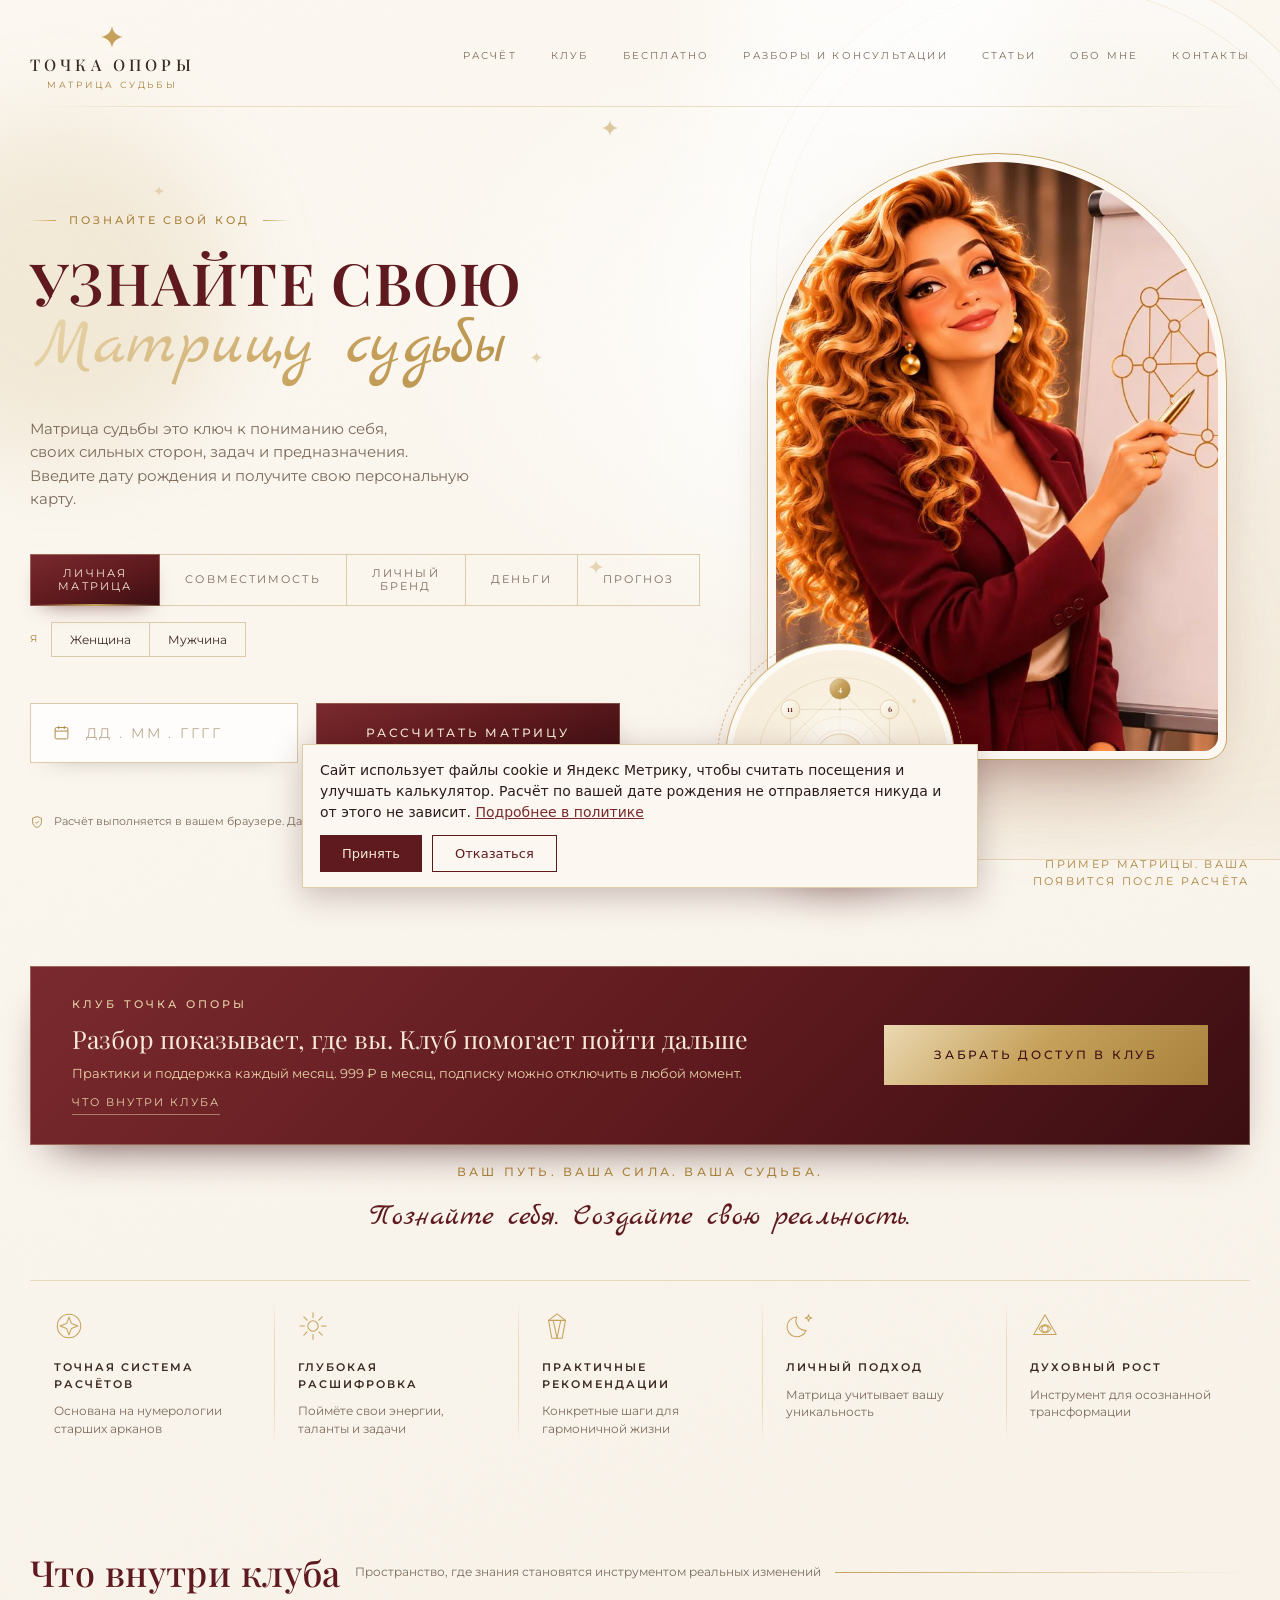
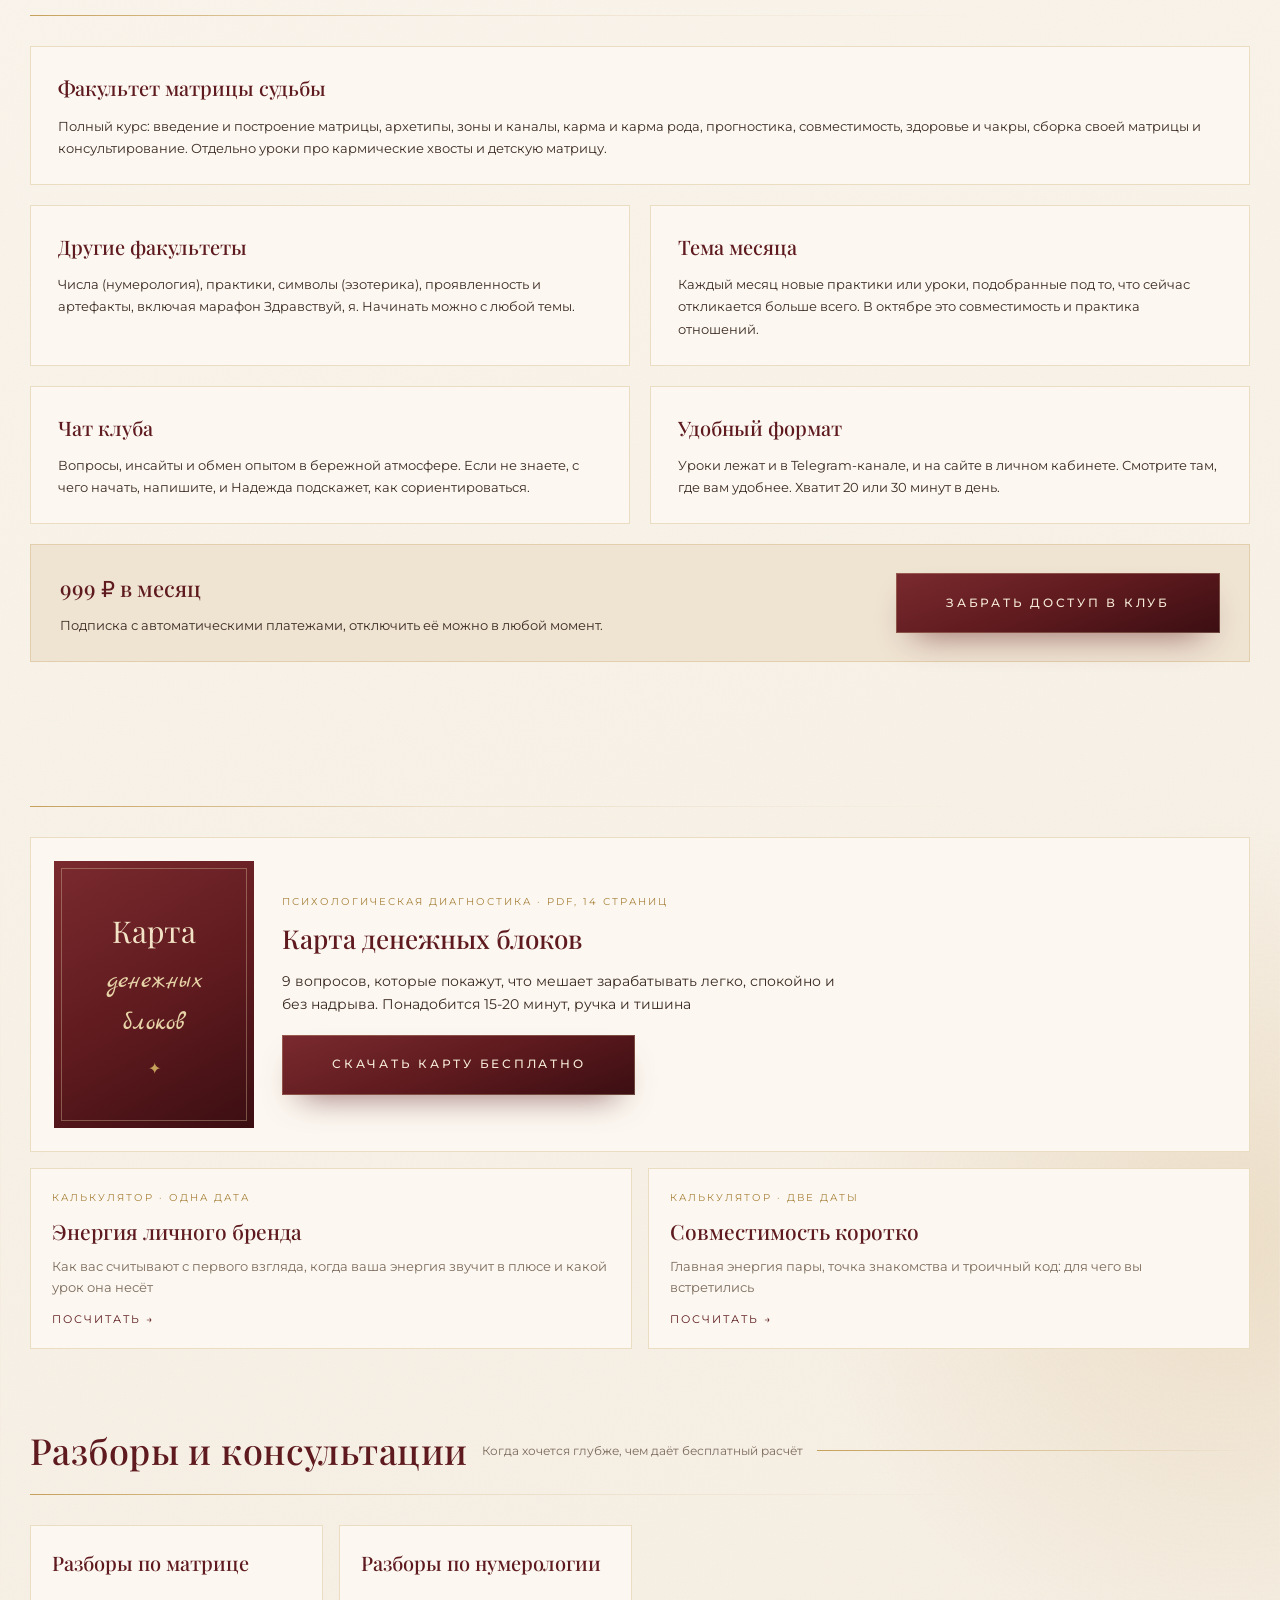
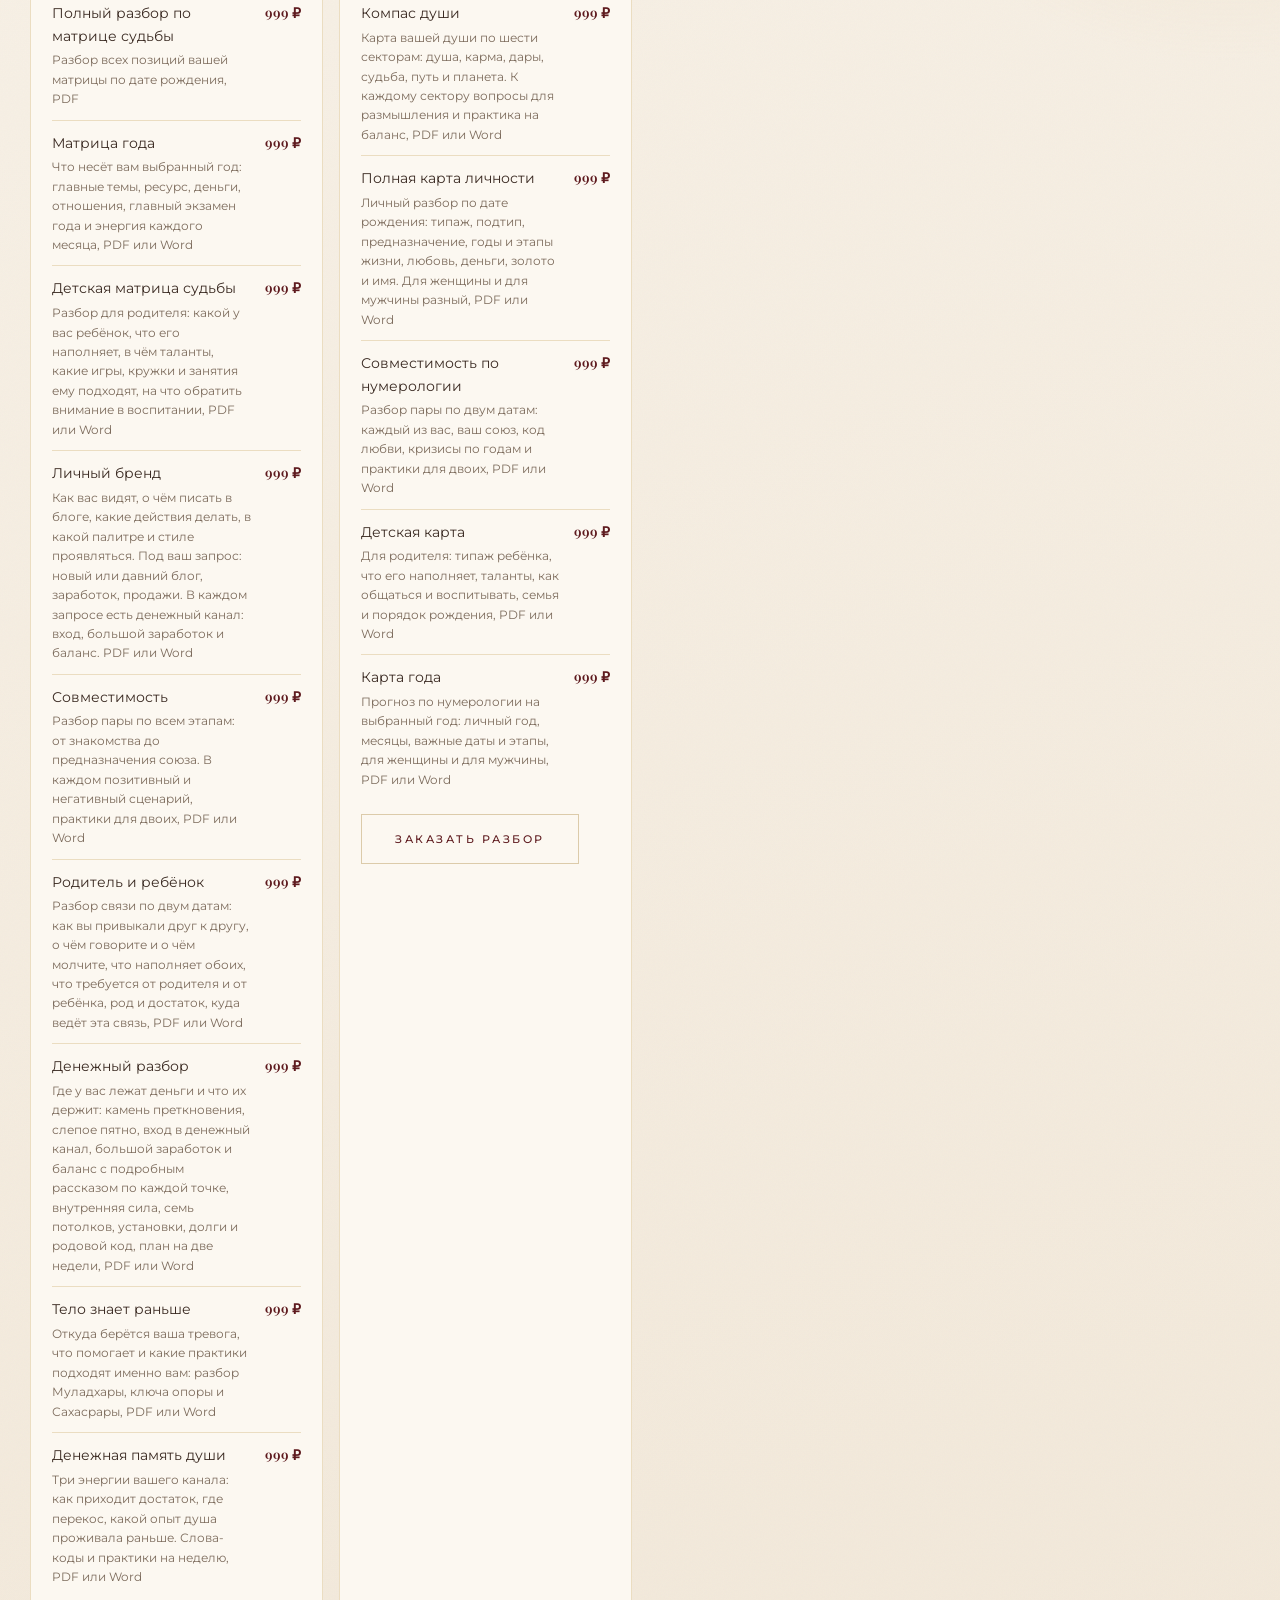
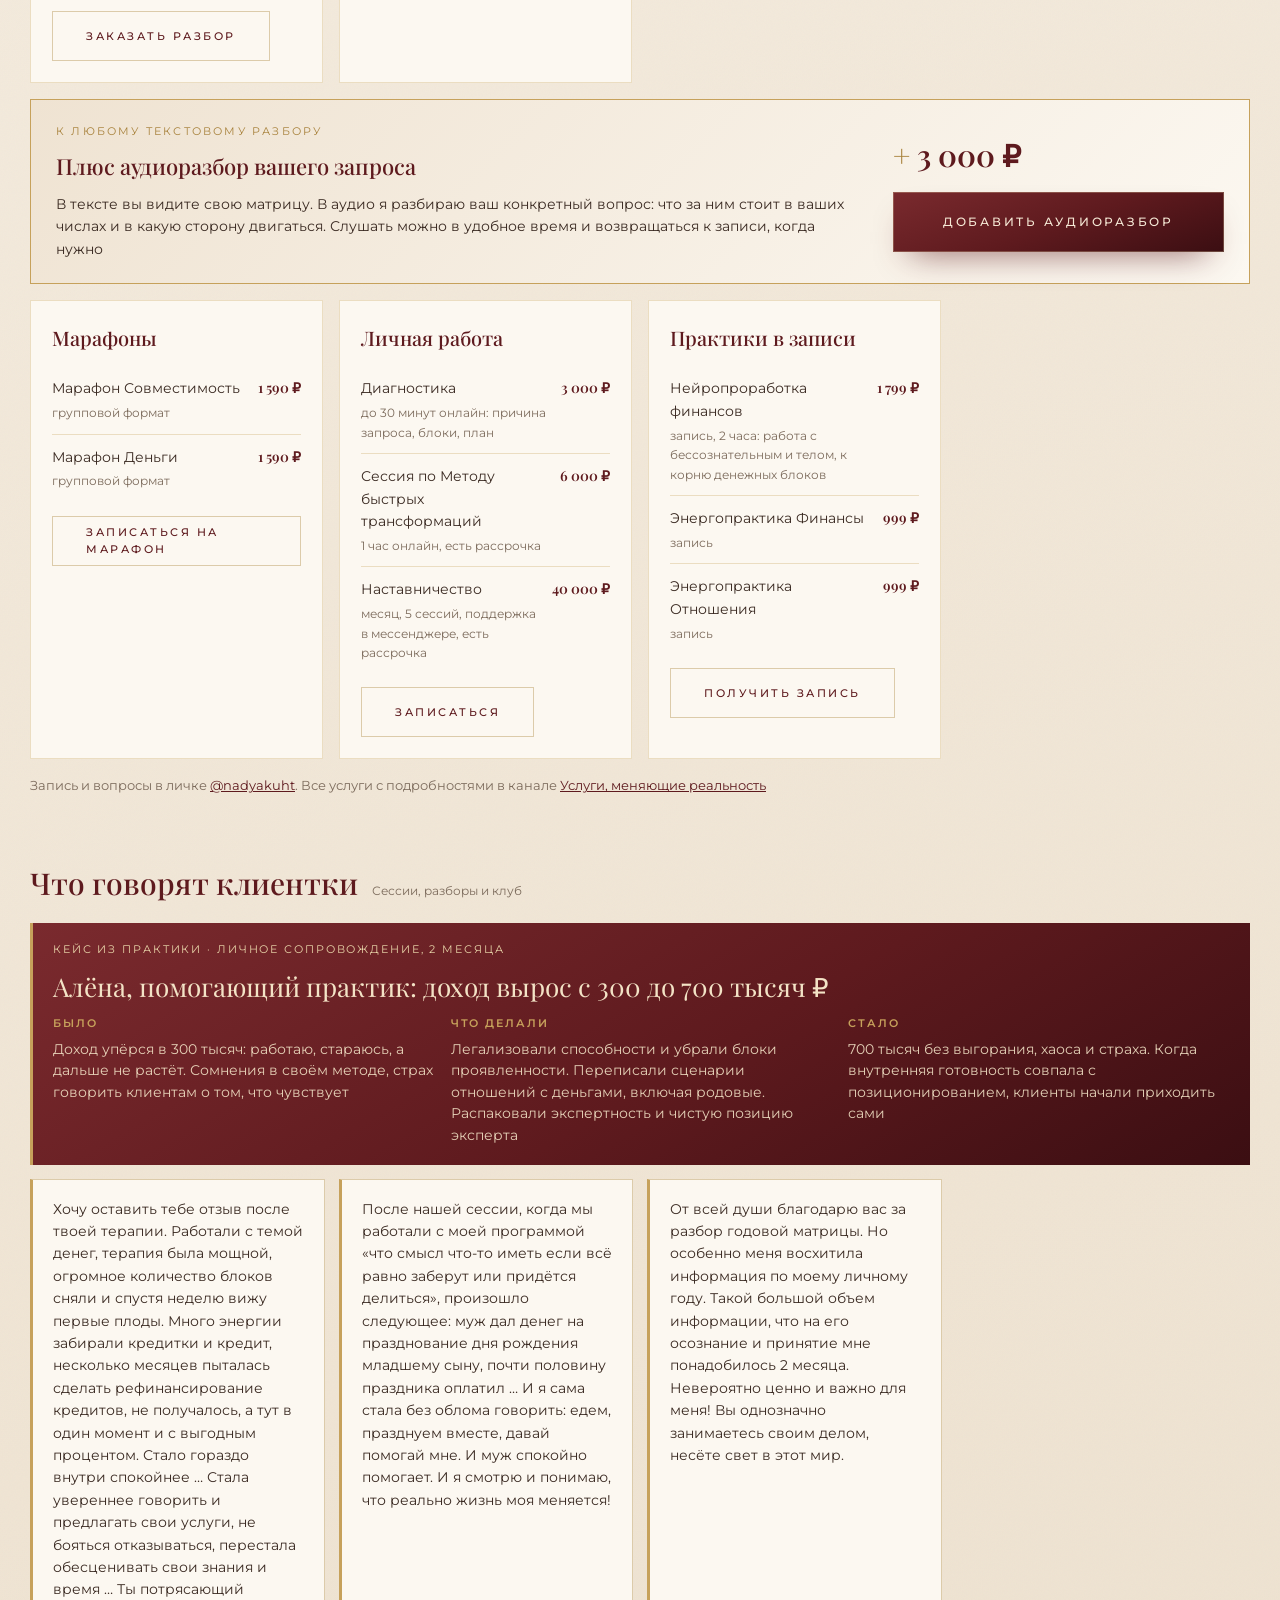
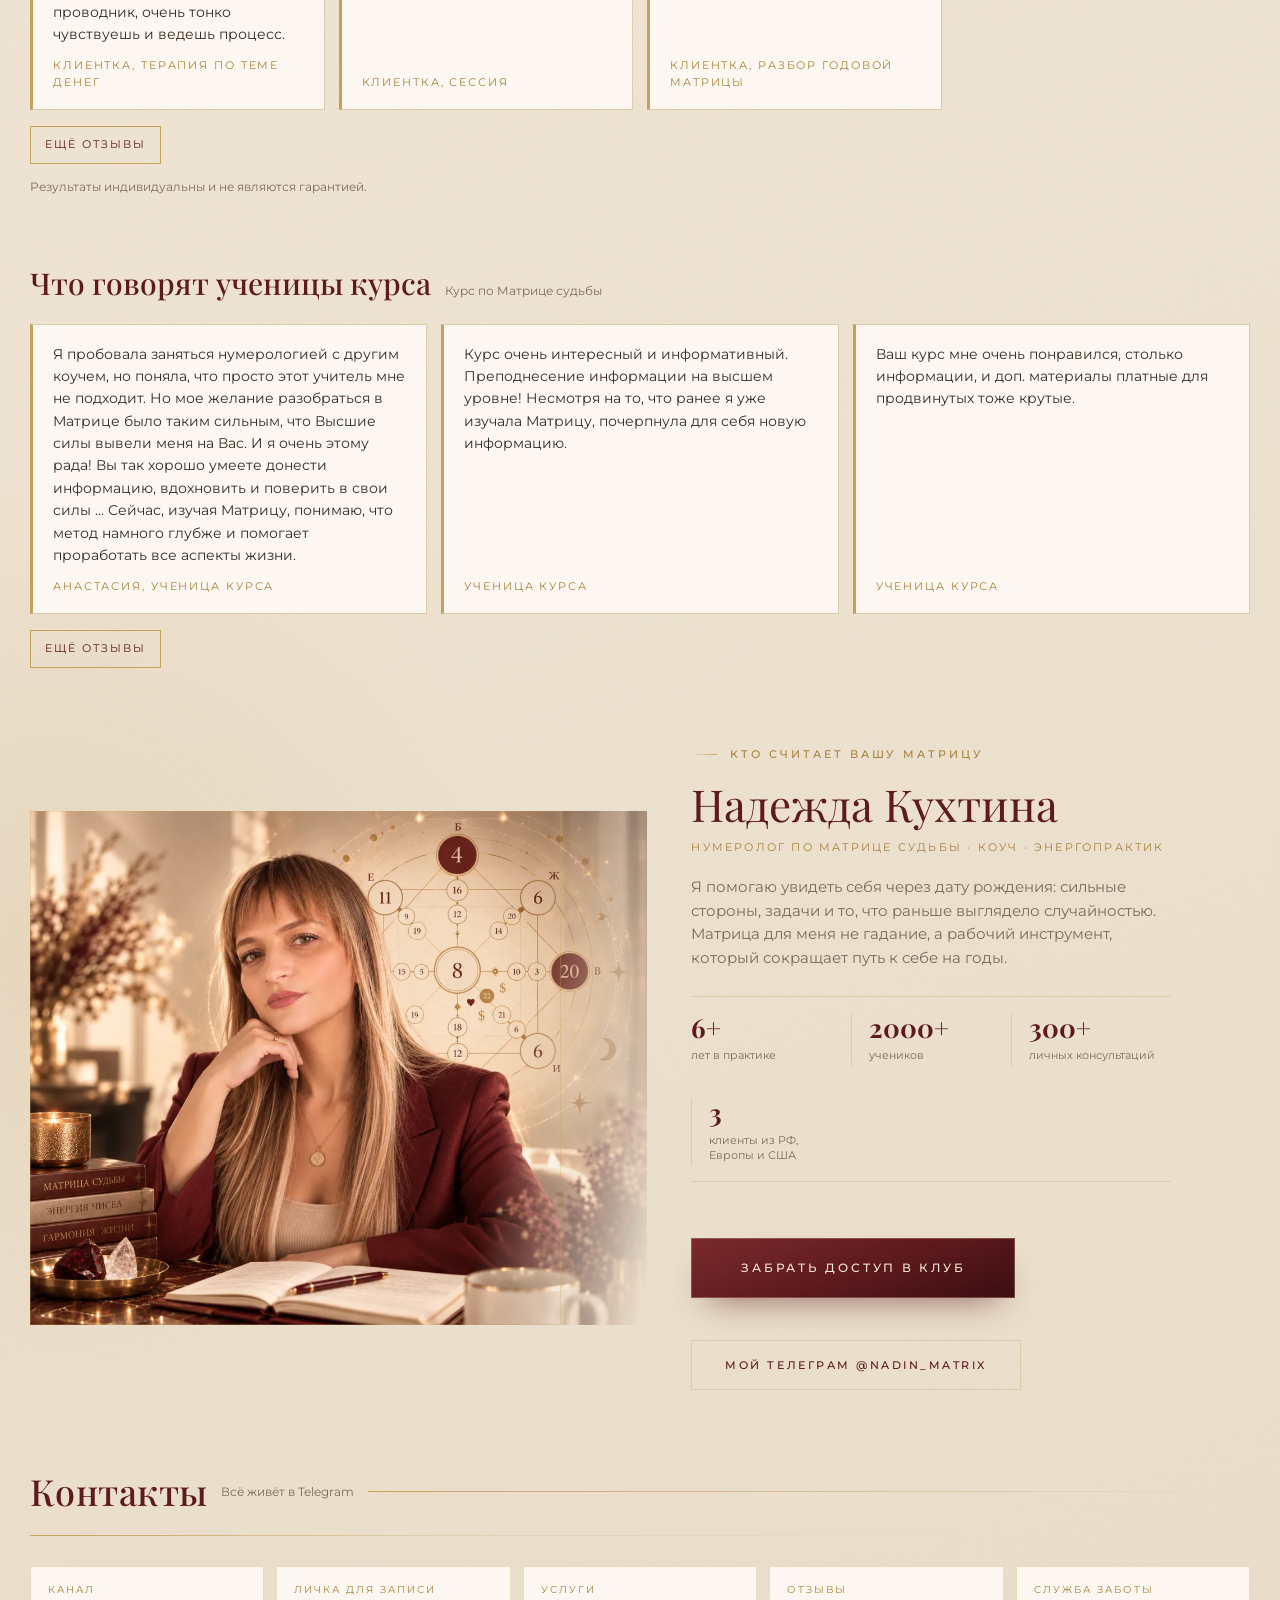
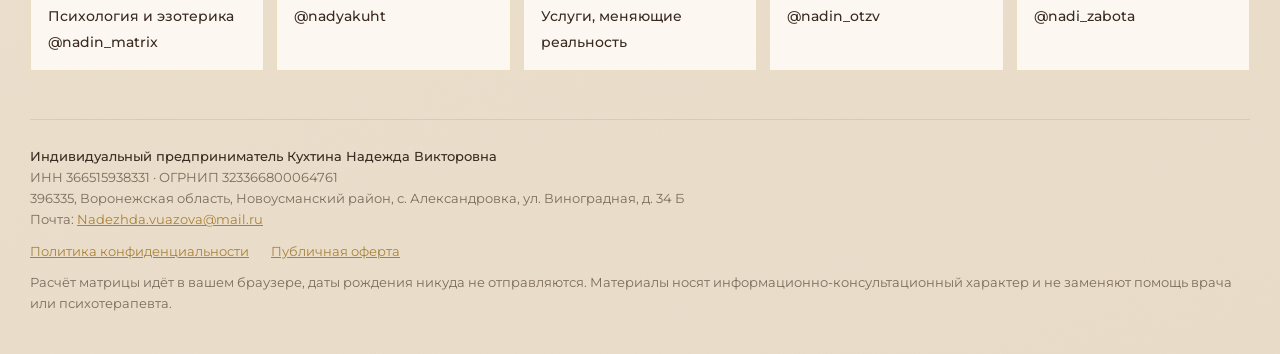
==== commit f7d89763: "Бесплатная вкладка Прогноз: матрица года, ведёт на разбор и марафон Co-Authored-By: Claude Sonnet 5." ====
--- a/index.html
+++ b/index.html
@@ -1014,6 +1014,27 @@
 .matrix-app .mx-gen button.is-on{background:var(--mx-wine);color:#fff;border-color:var(--mx-wine);}
 .matrix-app .mx-gen-err{margin-top:8px;}
 .matrix-app.is-pair .mx-gen,.matrix-app.is-pair .mx-gen-err{display:none;}
+/* ==== вкладка Прогноз: бесплатная матрица года ==== */
+.matrix-app .mx-pg-only{display:none;}
+.matrix-app.is-prognoz .mx-pg-only{display:block;}
+.matrix-app.is-prognoz .mx-hero > div > .mx-form,
+.matrix-app.is-prognoz #mxErr,
+.matrix-app.is-prognoz #mxResult,
+.matrix-app.is-prognoz #brForm,
+.matrix-app.is-prognoz #brResult,
+.matrix-app.is-prognoz #dgForm,
+.matrix-app.is-prognoz #dgResult{display:none !important;}
+.matrix-app.is-prognoz #pgResult{display:none;}
+.matrix-app.is-prognoz #pgResult.is-on{display:block;}
+.matrix-app #pgForm .mx-form{grid-template-columns:1fr auto;}
+.matrix-app #pgYear{margin:18px 0 6px;}
+.matrix-app .mx-pg-months{display:grid;grid-template-columns:repeat(4,1fr);gap:10px;margin:0 0 16px;}
+.matrix-app .mx-pg-m{padding:12px 12px 14px;background:var(--mx-card);box-shadow:inset 0 0 0 1px var(--mx-hair);}
+.matrix-app .mx-pg-m small{display:block;font-size:10px;letter-spacing:.14em;text-transform:uppercase;color:var(--mx-ink);opacity:.7;}
+.matrix-app .mx-pg-m b{display:block;font-family:var(--mx-serif);font-size:26px;font-weight:500;color:var(--mx-wine);line-height:1.1;margin:4px 0 2px;}
+.matrix-app .mx-pg-m span{font-size:12px;color:var(--mx-ink);}
+@media (max-width:720px){.matrix-app .mx-pg-months{grid-template-columns:repeat(2,1fr);}}
+@media (max-width:720px){.matrix-app .mx-tabs{flex-wrap:wrap;}.matrix-app .mx-tabs .mx-tab{flex:1 1 33.33%;}.matrix-app .mx-tabs .mx-tab:nth-child(n+4){margin-top:-1px;}.matrix-app .mx-tabs .mx-tab:nth-child(4){margin-left:0;}}
 /* ==== вкладка Деньги: бесплатный денежный код ==== */
 .matrix-app .mx-dg-only{display:none;}
 .matrix-app.is-dengi .mx-dg-only{display:block;}
@@ -1160,6 +1181,7 @@
           <button type="button" class="mx-tab" data-mode="pair">Совместимость</button>
           <button type="button" class="mx-tab mx-tab-br">Личный бренд</button>
           <button type="button" class="mx-tab mx-tab-dg">Деньги</button>
+          <button type="button" class="mx-tab mx-tab-pg">Прогноз</button>
         </div>
         <div class="mx-gen" id="mxGen" role="group" aria-label="Пол">
           <span>Я</span>
@@ -1212,6 +1234,24 @@
           </div>
           <div class="mx-err" id="dgErr" role="alert"></div>
         </div>
+        <div class="mx-pg-only" id="pgForm">
+          <div class="mx-gen" id="pgYear" role="group" aria-label="Год прогноза">
+            <span>Прогноз на</span>
+            <button type="button" data-y="0"></button>
+            <button type="button" data-y="1"></button>
+          </div>
+          <div class="mx-form">
+            <div class="mx-fieldwrap">
+              <span class="mx-fcap">Ваша дата рождения</span>
+              <label class="mx-field">
+                <svg viewBox="0 0 24 24"><rect x="3" y="5" width="18" height="16" rx="2"/><path d="M3 10h18M8 3v4M16 3v4"/></svg>
+                <input type="text" id="pgDate" inputmode="numeric" autocomplete="bday" placeholder="ДД . ММ . ГГГГ" maxlength="10" aria-label="Дата рождения">
+              </label>
+            </div>
+            <button type="button" class="mx-btn" id="pgGo">Узнать матрицу года</button>
+          </div>
+          <div class="mx-err" id="pgErr" role="alert"></div>
+        </div>
         <div class="mx-safe">
           <svg viewBox="0 0 24 24"><path d="M12 2.6l7.6 3v6c0 4.6-3.1 8.5-7.6 9.8-4.5-1.3-7.6-5.2-7.6-9.8v-6l7.6-3z"/><path d="M9.2 12.2l2 2 3.6-3.9"/></svg>
           Расчёт выполняется в вашем браузере. Дата рождения никуда не отправляется.
@@ -1400,6 +1440,38 @@
           <a class="mx-btn" href="/karta-denezhnyh-blokov.pdf" target="_blank" rel="noopener">Скачать карту</a>
         </div>
         <button type="button" class="mx-br-again" id="dgAgain">Посчитать другую дату</button>
+      </div>
+    </div>
+
+<!-- Результат вкладки Прогноз: матрица года, бесплатный срез -->
+    <div class="mx-result mx-pg-only" id="pgResult">
+      <div class="mx-sec is-in">
+        <div class="mx-sec-h"><h2 id="pgH">Ваш год по матрице судьбы</h2><div class="mx-sec-note" id="pgNote"></div></div>
+        <div class="mx-rule"></div>
+        <div class="mx-dg-formula" id="pgFormula"></div>
+        <div class="mx-main-energy" id="pgMain"></div>
+      </div>
+      <div class="mx-sec is-in">
+        <div class="mx-sec-h"><h2>Опоры и задача года</h2><div class="mx-sec-note">Ресурс, талант, задача и главный экзамен вашей матрицы года</div></div>
+        <div class="mx-rule"></div>
+        <div class="mx-two" id="pgTwoA"></div>
+        <div class="mx-two" id="pgTwoB"></div>
+      </div>
+      <div class="mx-sec is-in">
+        <div class="mx-sec-h"><h2>Энергия каждого месяца</h2><div class="mx-sec-note">Как меняется фон года от месяца к месяцу</div></div>
+        <div class="mx-rule"></div>
+        <div class="mx-pg-months" id="pgMonths"></div>
+        <p class="mx-dg-lead" id="pgMonthsNote"></p>
+        <div class="mx-offer-cap">Следующий шаг</div>
+        <div class="mx-cl-terms mx-offer">
+          <p><b>Прогноз на год, 999 ₽</b>Полный разбор матрицы вашего года: каждый месяц с советами и тем, где можно просесть, периоды по дню рождения, деньги и отношения года, цвета, программа года. Готовый файл PDF или Word</p>
+          <a class="mx-btn" href="https://t.me/nadyakuht" target="_blank" rel="noopener">Заказать разбор</a>
+        </div>
+        <div class="mx-cl-terms mx-offer mx-dg-free">
+          <p><b>Марафон по прогностике, 997 ₽</b>Научитесь сами читать матрицу года: считать точки, видеть темы месяцев и планировать год по энергиям, а не наугад</p>
+          <a class="mx-btn" href="https://t.me/nadyakuht" target="_blank" rel="noopener">Записаться на марафон</a>
+        </div>
+        <button type="button" class="mx-br-again" id="pgAgain">Посчитать другую дату</button>
       </div>
     </div>
 
@@ -3105,6 +3177,107 @@
 })();
 </script>
 <script>
+/* ==== Вкладка Прогноз: бесплатная матрица года (прогностика по матрице судьбы), ядро MX не меняется ==== */
+(function(){
+"use strict";
+var MX = window.MX; if(!MX){ return; }
+function $(id){ return document.getElementById(id); }
+var app = $('matrixApp'), tab = document.querySelector('.matrix-app .mx-tab-pg');
+if(!app || !tab) return;
+var PG = {"f":{"1":{"s":"Это энергия старта и личной силы. Период, когда человек впервые за долгое время чувствует: я могу влиять. Мысли материализуются быстрее обычного, слова имеют вес, а любое начатое дело получает мощный первый импульс. Маг не даёт готовых результатов. Он даёт инструменты и энергию для их применения. Всё, что человек запустит в этот период, будет расти. Всё, что он не решится начать, останется висеть нереализованным потенциалом и превратится в главную тоску года.","r":"новые знания, обучение, общение, инициатива, путешествия, места силы, контакт со стихиями, проявление себя, публичность, постановка целей","t":"Стать примером того, как человек начинает с нуля и доводит до результата. Талант вдохновлять словом. Талант находить свой уникальный путь и не копировать чужой.","x":"Готовы ли вы взять инициативу и начать без гарантий? Верите ли вы в свою уникальность настолько, чтобы заявить о ней вслух?","g":["Запустить свой проект и получить первого платящего клиента до конца года","Пройти обучение и сразу применить его в работе","Начать говорить о себе публично: завести канал, выступить, написать"],"m":"Застой в делах, полное отсутствие активности. Невозможность на что-то повлиять."},"2":{"s":"Энергия внутреннего знания. Период, когда ответы приходят не из анализа, а из ощущения. Всё, что делается в спешке и из головы, разваливается. Всё, что делается вовремя и по внутреннему согласию, складывается само. Жрица - это также энергия двоих. Партнёрство, союз, договор, встреча. Многое в этом периоде происходит не в одиночку, а через другого человека.","r":"тишина, вода, обучение, работа с информацией, глубокие разговоры, натуральность во всём, природные материалы, время наедине с собой","t":"Талант слышать. И себя, и другого. Способность держать паузу там, где все торопятся. Умение быть надёжным партнёром.","x":"Умеете ли вы доверять своей интуиции, когда логика говорит обратное? Способны ли вы ждать, не разрушая ожиданием то, что зреет?","g":["Пройти глубокое обучение и получить новую компетенцию","Заключить партнёрство, которое усилит дело","Восстановить контакт с собой: дневник, терапия, регулярная практика"],"m":"Попадание в двойственные ситуации, где невозможно выбрать. Сплетни, интриги, выяснение отношений."},"3":{"s":"Энергия плодородия. Всё, что человек в этот период вкладывает, прорастает: проект, ребёнок, отношения, дом. Мир перестаёт быть местом дефицита и становится местом, где хватает всем. Это также энергия принятия своей женской природы. Для женщины она про то, чтобы перестать конкурировать и начать наслаждаться.","r":"уход за собой, роскошь, спа, повышение уровня жизни, траты на себя, создание своих проектов, дети, женские круги, подруги, работа со стилем, забота о доме, наслаждение жизнью, время с семьёй","t":"Стать примером изобилия и реализации через состояние, а не через надрыв. Умение взращивать: проект, ребёнка, дело. Умение распоряжаться деньгами. Созидание без гонки.","x":"Сможете ли вы сотворить что-то новое? Насколько вы умеете управлять своим состоянием, а не только обстоятельствами?","g":["Запустить проект, который растёт постепенно и приносит удовольствие","Поднять уровень жизни на одну ступень: жильё, быт, гардероб","Вложиться в себя: внешность, здоровье, пространство"],"m":"Проблемы с мамой, дочерью, с женщинами в целом. Финансовые и материальные проблемы."},"4":{"s":"Энергия хозяина своей жизни. Период, в котором мир последовательно проверяет одно: готов ли человек отвечать за то, что происходит, или продолжит искать виноватых. Тот, кто берёт ответственность, получает статус, деньги и опору. Тот, кто уклоняется, получает ситуации, где отвечать придётся всё равно, но уже на чужих условиях.","r":"организованность жизни, общение с мужчинами, практики на проработку отца, создание своего дела, стратегия и видение будущего, щедрость, действия с результатом, повышение уровня жизни","t":"Стать примером ответственности. Быть лидером. Успех в зарабатывании денег. Выход на новый уровень жизни. Быть опорой и авторитетом для других.","x":"Можете ли вы брать ответственность за свою жизнь? Готовы ли вы к новому статусу?","g":["Выйти на управленческую позицию или создать свою структуру","Купить недвижимость или сделать первый шаг к этому","Навести порядок в финансах: учёт, резерв, план"],"m":"Проблемы с отцом и в отношениях с мужчинами. Лишение власти, потеря недвижимости."},"5":{"s":"Энергия учителя и ученика одновременно. Период, когда знание становится главной валютой. Всё, что человек знает и не передаёт, начинает застаиваться. Всё, чему он отказывается учиться, становится его потолком. Это также энергия системы: семьи, рода, традиции, правил. Год про то, какие правила человек принимает как свои, а какие носит по инерции, потому что так сказали родители.","r":"обучение и новые знания, порядок и чистота пространства, структура в делах, ведение блога, передача знаний, создание обучающих продуктов, отклик аудитории, соблюдение правил, время с семьёй, приятные традиции","t":"Стать примером широты мышления. Талант учителя. Внимательность к людям, умение слушать и слышать. Принятие разных точек зрения. Расширение границ сознания.","x":"Готовы ли вы изменить свои убеждения? Сможете ли делиться знаниями без давления? Готовы ли освободиться от установок родителей?","g":["Пройти серьёзное обучение и получить квалификацию","Создать свой обучающий продукт и продать его","Начать вести блог или регулярно выступать"],"m":"Попадание в лжеучение или в секту. Юридические проблемы, проблемы с законом."},"6":{"s":"Энергия сердца и выбора. Период, когда главным навыком становится умение выбирать из желания, а не из страха и долга. Всё, что человек выбирает сердцем, в этом году складывается. Всё, что он делает потому что надо, начинает разрушаться и тянуть силы.","r":"уход за собой, забота о теле и внешности, массаж и спа, закаты и природа, красота и уют дома, подарки себе, украшения, гармония в отношениях, встречи с друзьями, работа над стилем, ревизия гардероба, тактильность, выбор себя","t":"Стать примером любви и понимания. Налаживание связей, обретение ценных знакомств. Любовь к себе и миру. Раскрытие в отношениях. Умение делать выбор по зову сердца. Позволение себе лучшего.","x":"Сможете ли вы увидеть любовь во всех обстоятельствах? Готовы ли выйти на новый уровень отношений с собой и с людьми?","g":["Начать отношения или перевести существующие на новый уровень","Улучшить отношения с близкими, разрешить старый конфликт","Обустроить дом, создать уют и красоту"],"m":"Разрывы отношений. Ревность, интриги, споры."},"7":{"s":"Энергия того, кто держит вожжи. Период, в котором человек либо ставит цель и едет, либо стоит на месте и мучается. Колесница не спрашивает, готов ли человек. Она даёт ресурс на движение и ждёт, что он им воспользуется. Если ресурс не расходуется на цель, он уходит в суету, конфликты и раздражение.","r":"постановка целей и их достижение, прописывание своего будущего, спорт и активность, поездки, тайм-менеджмент, организация дня, собственная эффективность, переезд, создание команды, лидерство, карьера, чёткие действия без суеты","t":"Стать примером целеустремлённости. Строить планы и достигать. Формировать видение жизни. Достигать спокойно, без суеты. Чётко знать, чего я хочу и как этого достичь. Талант собирать команду.","x":"Готовы ли вы поработать для достижения своих целей? Сможете ли отличить свои цели от навязанных?","g":["Поставить одну крупную цель года и разбить её на двенадцать месячных шагов","Совершить переезд или сменить работу","Запустить продажи или выйти на новый рынок"],"m":"Остановка в развитии, человек не ставит новых целей. Проблемы с позвоночником."},"8":{"s":"Энергия расчёта. Год, когда человек получает то, что заслужил, и это работает в обе стороны. Всё, что было вложено, возвращается. Всё, что было недоделано и обойдено, тоже возвращается, но в виде счёта. Это не наказание. Это год, когда становится видна причинно-следственная связь между тем, что человек делал, и тем, что он имеет.","r":"управление своим временем, следование планам, ответственность, ясность, официальность и справедливость, изучение законов мироздания, мудрые поступки, сосредоточение на своей жизни, выход из ограничивающих паттернов","t":"Стать примером ответственности и глубины. Эмоциональная стабильность. Доступ к пониманию устройства мира. Действия по законам причины и следствия. Организованность. Ясность. Умение видеть уроки жизни.","x":"Сможете ли вы осознать истинные причины трудностей в вашей жизни? Готовы ли выйти на новый социальный статус?","g":["Закрыть все незавершённые дела и долги","Навести порядок в документах и обязательствах","Выстроить систему в деле: процессы, регламенты, учёт"],"m":"Предательство, кражи. Обман, невыполнение обязательств по отношению к вам."},"9":{"s":"Энергия внутреннего света. Период, когда внешняя активность даёт меньше, чем внутренняя работа. Человека разворачивает к себе, и это ощущается либо как драгоценная пауза, либо как невыносимое одиночество. Разница только в том, идёт человек в эту глубину добровольно или его туда затаскивают. Отшельник держит фонарь, который освещает один шаг. Не весь путь. Это ключ ко всему периоду: не нужно видеть дорогу до конца, чтобы начать идти.","r":"духовные знания, ретриты, обучение, уединение, познание себя, глубокие книги и фильмы, медитации и практики, сочетание материального и духовного, передача знаний, свои продукты, забота о теле, отсутствие суеты, природа","t":"Стать примером мудрости и глубины. Талант видеть мудрость в происходящем. Передача знаний. Умение направлять людей. Ощущение ценности собственной жизни.","x":"Сможете ли вы проявить мудрость и увидеть её в происходящем? Способны ли делиться знаниями и опытом?","g":["Создать свой авторский продукт на основе личного опыта","Пройти глубокое обучение и дойти до конца","Начать регулярную практику и не бросить"],"m":"Год, когда человеку кажется, что он невидим. Повод пройти обследование и позаботиться о здоровье."},"10":{"s":"Энергия перемен и везения. Год, когда жизнь может развернуться за один разговор. Двери открываются неожиданно и так же неожиданно закрываются, поэтому главный навык периода - замечать и успевать. Колесо не любит жёстких планов. Оно любит готовность. Человек, который расписал год по пунктам и держится за план, в этом периоде будет чувствовать сопротивление. Человек, который держит направление, но допускает разные маршруты, поймает волну.","r":"общение, путешествия, спонтанность, поездки за рулём, следование своим желаниям, присутствие в моменте, активность, жизнь без жёстких дедлайнов, поиск хобби, отдых, разнообразие","t":"Стать примером лёгкости и доверия миру. Интуиция. Движение в потоке. Способность заводить контакты. Талант оказываться в нужное время в нужном месте. Активность. Кардинальные изменения.","x":"Умеете ли вы доверять? Способны ли услышать свою интуицию? Сможете ли осознать свой уровень нормы?","g":["Сказать да трём возможностям, от которых обычно отказываетесь","Расширить круг: назначить себе число новых знакомств на месяц и выполнить его","Добавить новый источник дохода"],"m":"Можно вовлечься не в свой поток. Кредиты, долги, трудности."},"11":{"s":"Энергия раскрытого потенциала. Год, когда у человека становится больше сил, чем обычно, и главный вопрос в том, куда он их направит. Сила не бывает нейтральной. Если она не идёт в созидание, она идёт в агрессию, в конфликты, в разрушение тела. Поэтому в этом периоде так важна физическая нагрузка: она даёт энергии законное русло.","r":"спорт и любая физическая активность, походы, танцы, большие пространства, горы и места силы, прописывание видения будущего, реализация потенциала, забота о теле, правильное питание, помощь другим в раскрытии потенциала, секс, ответственность, спокойствие, баланс работы и отдыха","t":"Стать примером силы и реализации потенциала. Выносливость. Умение управлять внутренней силой. Много энергии. Раскрытие потенциала на максимум. Быть примером влияния и авторитета. Помогать раскрываться другим.","x":"Сможете ли вы справиться с внутренней силой? Насколько вы умеете ей управлять?","g":["Взять проект на размер больше привычного и довести до конца","Ввести регулярный спорт и держать его весь год","Завершить сепарацию от родителей"],"m":"Нагрузка на тело и жалобы вместо действий. Нездоровый образ жизни."},"12":{"s":"Энергия остановки. Год, когда прямое действие не работает, а работает смена точки зрения. Человек оказывается в положении, где он не может повлиять на обстоятельства напрямую, и это ощущается как подвешенность. Ловушка периода в том, что это состояние легко принять за беспомощность. Это пауза, в которой меняется угол зрения. То, что казалось тупиком, с новой точки оказывается поворотом.","r":"забота о себе и теле, любовь и взаимоотношения, полезная деятельность и осознание её пользы, благотворительность, делать для людей, креативность, проявление своего видения, творчество и мастер-классы, фотография","t":"Стать примером служения себе и миру через любовь. Иной взгляд на события. Желание отдавать. Создание эксклюзивных продуктов. Понимание собственной ценности. Забота о себе. Доброта.","x":"Станете ли вы жертвой обстоятельств или творцом своей реальности? Готовы ли брать деньги за свой труд?","g":["Назначить достойную цену за свой труд и удержать её","Выйти из созависимых отношений","Найти наставника или начать терапию"],"m":"Привязанность, страдания, подавленное состояние. Взваливание на себя непосильной ноши."},"13":{"s":"Энергия чистого листа, который получают через расставание. Год, когда заканчивается то, что отжило, и это происходит независимо от того, готов человек или нет. Сопротивление здесь бесполезно и болезненно. Всё, за что человек цепляется, забирают жёстче. Всё, что он отпускает сам, уходит мягко и освобождает место.","r":"экстремальные виды спорта и события, работа над новыми проектами, минимализм, очищение пространства, очищение техники, изучение темы жизни и смерти, психология, телесная близость, перемены, смелость и решительность","t":"Стать примером освобождения от лишнего. Глобальная трансформация. Кардинальная смена образа жизни. Способность адаптироваться к любым обстоятельствам. Очищение от отжившего. Харизма и притягательность.","x":"Готовы ли вы отказаться от старого и отжившего в пользу жизни своей мечты? Готовы ли к внутренней трансформации?","g":["Завершить то, что тянется годами","Сменить работу или закрыть нерабочее направление","Провести полное расхламление дома и техники"],"m":"Незавершённые дела, которые тянут. Указание на проблемы со здоровьем."},"14":{"s":"Энергия середины. Год, в котором выигрывает не тот, кто сильнее давит, а тот, кто выдерживает равновесие. Всё крайнее в этом периоде даёт откат: жёсткие диеты, рывки в работе, резкие решения на эмоциях. Всё размеренное и регулярное приносит плоды.","r":"концерты и театры, музеи и искусство, творчество и музыка, мастер-классы по живописи, вокал, развитие творческих способностей, баланс во всём, режим дня, сбалансированное питание, размеренная жизнь, духовные практики, медитации, контакт с душой","t":"Стать примером спокойствия и гармонии. Связь с собой. Способность услышать голос души. Найти баланс во всех сферах. Духовное развитие. Погружение в свой внутренний мир.","x":"Сможете ли вы найти баланс между всеми сферами жизни? Готовы ли оставаться в спокойствии?","g":["Поставить цели по всем сферам жизни и не перекашивать ни в одну","Ввести режим дня и удержать его","Начать творческое направление: музыка, живопись, письмо"],"m":"Год, когда человек сильно страдает. Обиды, зависимости."},"15":{"s":"Энергия яркости и позволения. Год, когда становится невозможно быть удобным и незаметным. Всё, что человек в себе подавлял, начинает проситься наружу: желания, амбиции, сексуальность, злость. Пятнадцатая энергия не бывает пресной. Она либо выводит человека в проявленность и большие деньги, либо утаскивает в зависимости и загулы. Направление определяет то, признаёт ли человек свои желания или продолжает делать вид, что их нет.","r":"повышение уровня нормы, позволение себе лучшего, атмосфера роскоши, проявленность, актёрское мастерство, быть собой, курсы по финансам, работа с психологом, принятие своей тени, лидерство, уверенность, развлечения, зарабатывание денег, секс, красивое бельё, яркие образы","t":"Стать примером проявленности и позволения. Выход на новый уровень нормы. Сексуальность и притягательность. Проявление своей тени. Освобождение от ограничений. Исполнение желаний. Желание быть собой.","x":"Сможете ли вы проявить себя по-настоящему? Насколько вы умеете управлять своим состоянием?","g":["Поднять доход на конкретную величину и поднять цены","Выйти в публичность: блог, выступления, личный бренд","Разрешить себе то, что давно хотелось и считалось лишним"],"m":"Зависимости, страсти, загулы. Беспорядочные связи."},"16":{"s":"Энергия внезапного слома того, что казалось надёжным. Год, когда рушатся внешние опоры и человек оказывается перед вопросом, на чём он стоит. Это самая пугающая на слух энергия и одна из самых освобождающих по факту. Башня сносит только то, что было построено не на своём фундаменте. То, что настоящее, устоит.","r":"экстремальные виды спорта и ситуации, умение проходить уроки с достоинством, духовность и практики, работа с телом, йога, дыхательные практики, изменения, переезд, расхламление, ремонт и стройка, принятие ситуации, готовность узнавать себя с другой стороны","t":"Стать примером стойкости и спокойствия в переменах. Духовный рост. Познание тайн мироздания. Философский взгляд на жизнь. Умение видеть знаки. Очищение от устаревшего.","x":"Готовы ли вы к трансформации собственной жизни? Сможете ли скинуть груз прошлого? Готовы ли к переменам? Сможете ли пойти в духовное развитие?","g":["Выстроить внутреннюю опору: практика, терапия, режим","Отпустить то, что уже разрушилось, и не восстанавливать","Сделать ремонт или переезд"],"m":"Резкие обрывы привычного, душевное напряжение и повод заняться своим здоровьем и безопасностью. Испытания."},"17":{"s":"Энергия света, который надо показать. Год, когда талант человека становится видимым, если он позволит себе выйти на сцену. Звезда не даёт признания тем, кто прячется. Она даёт возможность и ждёт шага. Всё, что человек делает публично в этом году, получает усиленный отклик.","r":"творчество, актёрское мастерство, вокал, ведение соцсетей, обучение для профессионального роста, реализация таланта, яркие образы, работа со стилистом, яркая интересная жизнь, пробовать новое, выступления, быть в центре внимания","t":"Стать путеводной звездой для других. Рост в профессиональной деятельности. Проявленность. Быть на виду. Свобода от чужого мнения. Уверенность и яркость. Реализация в творчестве.","x":"Готовы ли вы стать примером для других? Сможете ли добиться успехов в профессии? Способны ли идти за своими целями?","g":["Выйти в публичность и вести её регулярно","Достичь конкретного профессионального уровня или звания","Реализовать талант, который откладывался"],"m":"Бытовуха и рутина. Бесконечные проблемы."},"18":{"s":"Энергия глубинного слоя. Год, когда на поверхность выходит всё, что человек долго не хотел видеть: страхи, установки, иллюзии, зависимости. Луна не создаёт эти вещи. Она их подсвечивает. И в этом главный шанс года: то, что стало видимым, можно наконец разобрать.","r":"творчество, актёрское мастерство, кулинарные курсы, волшебство и метафизика, познание себя, природа, целительство, духовные практики, доверие миру, работа со страхами, мечты и желания, жизнь в соответствии с природными циклами","t":"Стать примером выхода из страхов и построения лучшей жизни. Исполнение желаний. Работа с подсознанием. Быстрая реализация практик. Работа с мышлением, освобождение от негативных установок. Интуиция и подсказки мира. Доступ к глубинным знаниям.","x":"Сможете ли вы выйти из своих страхов? Насколько вы эмоционально зрелы?","g":["Разобрать конкретный страх, который ограничивает жизнь","Освоить знаковую систему или углубиться в психологию","Ввести режим дня и режим сна"],"m":"Зависимости любых форм. Расстройство психики."},"19":{"s":"Энергия яркой жизни. Год, когда человеку не нужно выбирать между сферами: можно быть успешным и в деле, и в семье, и в творчестве одновременно. Девятнадцать даёт много энергии, но с условием. Она приходит через радость и щедрость. Мрачный, экономящий, недовольный человек в этой энергии оказывается на нуле, потому что перекрывает себе главный источник.","r":"творчество, общение с детьми, ведение соцсетей, вещание на большую аудиторию, равномерное распределение внимания по всем сферам, щедрость и подарки близким, общественная деятельность, пробовать новое, делать жизнь ярче, ораторское искусство, уверенность, семья, светить другим, публичность","t":"Стать примером яркости жизни и проявленности. Изобилие во всех сферах. Общение с детьми, родительство. Публичность. Новый уровень жизни. Уверенность в себе. Энергичность.","x":"Сможете ли вы сохранить жизнерадостность и позитив? Готовы ли светить другим людям? Умеете ли перераспределять свою энергию?","g":["Выйти на новый уровень дохода через масштабный проект","Развивать все сферы жизни одновременно, а не одну за счёт других","Выйти на большую аудиторию"],"m":"Проблемы с братьями и сёстрами, споры о недвижимости с ними. Пессимизм, депрессии, уныние."},"20":{"s":"Энергия корней и системы. Год, когда становится важно, откуда человек пришёл и что он несёт дальше. Двадцатая энергия поднимает родовые темы и одновременно даёт большую силу влияния. Человек, который разобрался со своим родом, получает доступ к его ресурсу. Человек, который воюет с родом или слепо повторяет его сценарии, тратит этот год на борьбу.","r":"общение с семьёй и родителями, родовые практики, изучение родословной, выступления на сцене, возможность вдохновлять, доверие интуиции, ораторское искусство, работа по призванию, путешествия по родине, духовное развитие","t":"Стать примером авторитета и влияния. Систематизация жизни. Продвижение в карьере. Публичные выступления, удержание внимания. Работа с родом. Создание собственных систем. Новый уровень жизни. Выход из родовых программ.","x":"Сможете ли вы вывести свой род на новый уровень? Готовы ли к новому уровню влияния? Насколько крепка ваша система ценностей?","g":["Составить родословную и провести родовые практики","Закрыть обиды на родителей и завершить сепарацию","Создать свою систему ценностей и сформулировать её письменно"],"m":"Суды, в том числе с родственниками. Родовые конфликты."},"21":{"s":"Энергия выхода за пределы. Год, когда прежние рамки становятся тесными, и жизнь начинает предлагать варианты побольше: другая страна, другой рынок, другой уровень мышления. Двадцать первая энергия работает только через расширение. Человек, который отказывается расширяться, ощущает год как сбой: возможности вроде есть, но не подходят.","r":"путешествия, общение с иностранцами, новые навыки работы в интернете, технологический прогресс, гаджеты, изучение разных религий и мировоззрений, работа с убеждениями, объединение с другими людьми, выход из зоны комфорта, изучение языка, экологичный образ жизни","t":"Стать примером расширения мировоззрения. Активность, покорение новых горизонтов, переезд. Работа с установками. Расширение. Миротворчество. Понимание других стран, культур и людей. Освоение новых возможностей современности.","x":"Готовы ли вы к масштабу и новому уровню? Сможете ли выйти за рамки привычного?","g":["Выйти на международный или онлайн-рынок","Выучить язык до рабочего уровня","Переехать или попробовать жизнь в другом месте"],"m":"Деятельность, вредящая людям и планете. Разжигание конфликтов."},"22":{"s":"Энергия чистого старта и свободы. Год, когда человек может начать с нуля в любом направлении, потому что ничем не связан, кроме собственных представлений. Главный парадокс периода: несвобода, которую человек ощущает, почти всегда находится у него в голове, а не во внешних обстоятельствах.","r":"свобода во всём, контакт со своим внутренним ребёнком, ответственность за свою жизнь, интерес и любопытство к тому, чем занимаешься, веселье и развлечения, наслаждение моментом, природа и палатки, творчество, путешествия, пробовать новое, общение, яркие события","t":"Стать примером свободы во всех направлениях. Освобождение от всего тяготящего. Интерес, любопытство, включённость. Освоение новых направлений. Лёгкость, непосредственность, любовь к жизни. Запоминающиеся яркие события.","x":"Готовы ли вы выбраться из рамок, суждений и ограничений? Умеете ли следовать за своим интересом?","g":["Закрыть долги и выйти в финансовую свободу","Начать с нуля в новом направлении, которое действительно интересно","Совершить большое путешествие или сменить страну"],"m":"Кредиты, материальная несвобода, долговая яма. Ограничение свободы."}},"m":{"1":{"s":"Это энергия старта и личной силы. Период, когда человек впервые за долгое время чувствует: я могу влиять. Мысли материализуются быстрее обычного, слова имеют вес, а любое начатое дело получает мощный первый импульс. Маг не даёт готовых результатов. Он даёт инструменты и энергию для их применения. Всё, что человек запустит в этот период, будет расти. Всё, что он не решится начать, останется висеть нереализованным потенциалом и превратится в главную тоску года.","r":"новые знания, обучение, общение, инициатива, путешествия, места силы, контакт со стихиями, проявление себя, публичность, постановка целей","t":"Стать примером того, как человек начинает с нуля и доводит до результата. Талант вдохновлять словом. Талант находить свой уникальный путь и не копировать чужой.","x":"Готовы ли вы взять инициативу и начать без гарантий? Верите ли вы в свою уникальность настолько, чтобы заявить о ней вслух?","g":["Запустить свой проект и получить первого платящего клиента до конца года","Пройти обучение и сразу применить его в работе","Начать говорить о себе публично: завести канал, выступить, написать"],"m":"Застой в делах, полное отсутствие активности. Невозможность на что-то повлиять."},"2":{"s":"Энергия внутреннего знания. Период, когда ответы приходят не из анализа, а из ощущения. Всё, что делается в спешке и из головы, разваливается. Всё, что делается вовремя и по внутреннему согласию, складывается само. Жрица - это также энергия двоих. Партнёрство, союз, договор, встреча. Многое в этом периоде происходит не в одиночку, а через другого человека.","r":"тишина, вода, обучение, работа с информацией, глубокие разговоры, натуральность во всём, природные материалы, время наедине с собой","t":"Талант слышать. И себя, и другого. Способность держать паузу там, где все торопятся. Умение быть надёжным партнёром.","x":"Умеете ли вы доверять своей интуиции, когда логика говорит обратное? Способны ли вы ждать, не разрушая ожиданием то, что зреет?","g":["Пройти глубокое обучение и получить новую компетенцию","Заключить партнёрство, которое усилит дело","Восстановить контакт с собой: дневник, терапия, регулярная практика"],"m":"Попадание в двойственные ситуации, где невозможно выбрать. Сплетни, интриги, выяснение отношений."},"3":{"s":"Энергия плодородия. Всё, что человек в этот период вкладывает, прорастает: проект, ребёнок, отношения, дом. Мир перестаёт быть местом дефицита и становится местом, где хватает всем. Это также энергия принятия мягкой, принимающей стороны в себе. Для мужчины она про то, чтобы научиться принимать, а не только достигать.","r":"уход за собой, роскошь, спа, повышение уровня жизни, траты на себя, создание своих проектов, дети, тёплое окружение, друзья, работа со стилем, забота о доме, наслаждение жизнью, время с семьёй","t":"Стать примером изобилия и реализации через состояние, а не через надрыв. Умение взращивать: проект, ребёнка, дело. Умение распоряжаться деньгами. Созидание без гонки.","x":"Сможете ли вы сотворить что-то новое? Насколько вы умеете управлять своим состоянием, а не только обстоятельствами?","g":["Запустить проект, который растёт постепенно и приносит удовольствие","Поднять уровень жизни на одну ступень: жильё, быт, гардероб","Вложиться в себя: внешность, здоровье, пространство"],"m":"Проблемы с мамой, дочерью, с женщинами в целом. Финансовые и материальные проблемы."},"4":{"s":"Энергия хозяина своей жизни. Период, в котором мир последовательно проверяет одно: готов ли человек отвечать за то, что происходит, или продолжит искать виноватых. Тот, кто берёт ответственность, получает статус, деньги и опору. Тот, кто уклоняется, получает ситуации, где отвечать придётся всё равно, но уже на чужих условиях.","r":"организованность жизни, общение с мужчинами, практики на проработку отца, создание своего дела, стратегия и видение будущего, щедрость, действия с результатом, повышение уровня жизни","t":"Стать примером ответственности. Быть лидером. Успех в зарабатывании денег. Выход на новый уровень жизни. Быть опорой и авторитетом для других.","x":"Можете ли вы брать ответственность за свою жизнь? Готовы ли вы к новому статусу?","g":["Выйти на управленческую позицию или создать свою структуру","Купить недвижимость или сделать первый шаг к этому","Навести порядок в финансах: учёт, резерв, план"],"m":"Проблемы с отцом и в отношениях с мужчинами. Лишение власти, потеря недвижимости."},"5":{"s":"Энергия учителя и ученика одновременно. Период, когда знание становится главной валютой. Всё, что человек знает и не передаёт, начинает застаиваться. Всё, чему он отказывается учиться, становится его потолком. Это также энергия системы: семьи, рода, традиции, правил. Год про то, какие правила человек принимает как свои, а какие носит по инерции, потому что так сказали родители.","r":"обучение и новые знания, порядок и чистота пространства, структура в делах, ведение блога, передача знаний, создание обучающих продуктов, отклик аудитории, соблюдение правил, время с семьёй, приятные традиции","t":"Стать примером широты мышления. Талант учителя. Внимательность к людям, умение слушать и слышать. Принятие разных точек зрения. Расширение границ сознания.","x":"Готовы ли вы изменить свои убеждения? Сможете ли делиться знаниями без давления? Готовы ли освободиться от установок родителей?","g":["Пройти серьёзное обучение и получить квалификацию","Создать свой обучающий продукт и продать его","Начать вести блог или регулярно выступать"],"m":"Попадание в лжеучение или в секту. Юридические проблемы, проблемы с законом."},"6":{"s":"Энергия сердца и выбора. Период, когда главным навыком становится умение выбирать из желания, а не из страха и долга. Всё, что человек выбирает сердцем, в этом году складывается. Всё, что он делает потому что надо, начинает разрушаться и тянуть силы.","r":"уход за собой, забота о теле и внешности, массаж и спа, закаты и природа, красота и уют дома, подарки себе, украшения, гармония в отношениях, встречи с друзьями, работа над стилем, ревизия гардероба, тактильность, выбор себя","t":"Стать примером любви и понимания. Налаживание связей, обретение ценных знакомств. Любовь к себе и миру. Раскрытие в отношениях. Умение делать выбор по зову сердца. Позволение себе лучшего.","x":"Сможете ли вы увидеть любовь во всех обстоятельствах? Готовы ли выйти на новый уровень отношений с собой и с людьми?","g":["Начать отношения или перевести существующие на новый уровень","Улучшить отношения с близкими, разрешить старый конфликт","Обустроить дом, создать уют и красоту"],"m":"Разрывы отношений. Ревность, интриги, споры."},"7":{"s":"Энергия того, кто держит вожжи. Период, в котором человек либо ставит цель и едет, либо стоит на месте и мучается. Колесница не спрашивает, готов ли человек. Она даёт ресурс на движение и ждёт, что он им воспользуется. Если ресурс не расходуется на цель, он уходит в суету, конфликты и раздражение.","r":"постановка целей и их достижение, прописывание своего будущего, спорт и активность, поездки, тайм-менеджмент, организация дня, собственная эффективность, переезд, создание команды, лидерство, карьера, чёткие действия без суеты","t":"Стать примером целеустремлённости. Строить планы и достигать. Формировать видение жизни. Достигать спокойно, без суеты. Чётко знать, чего я хочу и как этого достичь. Талант собирать команду.","x":"Готовы ли вы поработать для достижения своих целей? Сможете ли отличить свои цели от навязанных?","g":["Поставить одну крупную цель года и разбить её на двенадцать месячных шагов","Совершить переезд или сменить работу","Запустить продажи или выйти на новый рынок"],"m":"Остановка в развитии, человек не ставит новых целей. Проблемы с позвоночником."},"8":{"s":"Энергия расчёта. Год, когда человек получает то, что заслужил, и это работает в обе стороны. Всё, что было вложено, возвращается. Всё, что было недоделано и обойдено, тоже возвращается, но в виде счёта. Это не наказание. Это год, когда становится видна причинно-следственная связь между тем, что человек делал, и тем, что он имеет.","r":"управление своим временем, следование планам, ответственность, ясность, официальность и справедливость, изучение законов мироздания, мудрые поступки, сосредоточение на своей жизни, выход из ограничивающих паттернов","t":"Стать примером ответственности и глубины. Эмоциональная стабильность. Доступ к пониманию устройства мира. Действия по законам причины и следствия. Организованность. Ясность. Умение видеть уроки жизни.","x":"Сможете ли вы осознать истинные причины трудностей в вашей жизни? Готовы ли выйти на новый социальный статус?","g":["Закрыть все незавершённые дела и долги","Навести порядок в документах и обязательствах","Выстроить систему в деле: процессы, регламенты, учёт"],"m":"Предательство, кражи. Обман, невыполнение обязательств по отношению к вам."},"9":{"s":"Энергия внутреннего света. Период, когда внешняя активность даёт меньше, чем внутренняя работа. Человека разворачивает к себе, и это ощущается либо как драгоценная пауза, либо как невыносимое одиночество. Разница только в том, идёт человек в эту глубину добровольно или его туда затаскивают. Отшельник держит фонарь, который освещает один шаг. Не весь путь. Это ключ ко всему периоду: не нужно видеть дорогу до конца, чтобы начать идти.","r":"духовные знания, ретриты, обучение, уединение, познание себя, глубокие книги и фильмы, медитации и практики, сочетание материального и духовного, передача знаний, свои продукты, забота о теле, отсутствие суеты, природа","t":"Стать примером мудрости и глубины. Талант видеть мудрость в происходящем. Передача знаний. Умение направлять людей. Ощущение ценности собственной жизни.","x":"Сможете ли вы проявить мудрость и увидеть её в происходящем? Способны ли делиться знаниями и опытом?","g":["Создать свой авторский продукт на основе личного опыта","Пройти глубокое обучение и дойти до конца","Начать регулярную практику и не бросить"],"m":"Год, когда человеку кажется, что он невидим. Повод пройти обследование и позаботиться о здоровье."},"10":{"s":"Энергия перемен и везения. Год, когда жизнь может развернуться за один разговор. Двери открываются неожиданно и так же неожиданно закрываются, поэтому главный навык периода - замечать и успевать. Колесо не любит жёстких планов. Оно любит готовность. Человек, который расписал год по пунктам и держится за план, в этом периоде будет чувствовать сопротивление. Человек, который держит направление, но допускает разные маршруты, поймает волну.","r":"общение, путешествия, спонтанность, поездки за рулём, следование своим желаниям, присутствие в моменте, активность, жизнь без жёстких дедлайнов, поиск хобби, отдых, разнообразие","t":"Стать примером лёгкости и доверия миру. Интуиция. Движение в потоке. Способность заводить контакты. Талант оказываться в нужное время в нужном месте. Активность. Кардинальные изменения.","x":"Умеете ли вы доверять? Способны ли услышать свою интуицию? Сможете ли осознать свой уровень нормы?","g":["Сказать да трём возможностям, от которых обычно отказываетесь","Расширить круг: назначить себе число новых знакомств на месяц и выполнить его","Добавить новый источник дохода"],"m":"Можно вовлечься не в свой поток. Кредиты, долги, трудности."},"11":{"s":"Энергия раскрытого потенциала. Год, когда у человека становится больше сил, чем обычно, и главный вопрос в том, куда он их направит. Сила не бывает нейтральной. Если она не идёт в созидание, она идёт в агрессию, в конфликты, в разрушение тела. Поэтому в этом периоде так важна физическая нагрузка: она даёт энергии законное русло.","r":"спорт и любая физическая активность, походы, танцы, большие пространства, горы и места силы, прописывание видения будущего, реализация потенциала, забота о теле, правильное питание, помощь другим в раскрытии потенциала, секс, ответственность, спокойствие, баланс работы и отдыха","t":"Стать примером силы и реализации потенциала. Выносливость. Умение управлять внутренней силой. Много энергии. Раскрытие потенциала на максимум. Быть примером влияния и авторитета. Помогать раскрываться другим.","x":"Сможете ли вы справиться с внутренней силой? Насколько вы умеете ей управлять?","g":["Взять проект на размер больше привычного и довести до конца","Ввести регулярный спорт и держать его весь год","Завершить сепарацию от родителей"],"m":"Нагрузка на тело и жалобы вместо действий. Нездоровый образ жизни."},"12":{"s":"Энергия остановки. Год, когда прямое действие не работает, а работает смена точки зрения. Человек оказывается в положении, где он не может повлиять на обстоятельства напрямую, и это ощущается как подвешенность. Ловушка периода в том, что это состояние легко принять за беспомощность. Это пауза, в которой меняется угол зрения. То, что казалось тупиком, с новой точки оказывается поворотом.","r":"забота о себе и теле, любовь и взаимоотношения, полезная деятельность и осознание её пользы, благотворительность, делать для людей, креативность, проявление своего видения, творчество и мастер-классы, фотография","t":"Стать примером служения себе и миру через любовь. Иной взгляд на события. Желание отдавать. Создание эксклюзивных продуктов. Понимание собственной ценности. Забота о себе. Доброта.","x":"Станете ли вы жертвой обстоятельств или творцом своей реальности? Готовы ли брать деньги за свой труд?","g":["Назначить достойную цену за свой труд и удержать её","Выйти из созависимых отношений","Найти наставника или начать терапию"],"m":"Привязанность, страдания, подавленное состояние. Взваливание на себя непосильной ноши."},"13":{"s":"Энергия чистого листа, который получают через расставание. Год, когда заканчивается то, что отжило, и это происходит независимо от того, готов человек или нет. Сопротивление здесь бесполезно и болезненно. Всё, за что человек цепляется, забирают жёстче. Всё, что он отпускает сам, уходит мягко и освобождает место.","r":"экстремальные виды спорта и события, работа над новыми проектами, минимализм, очищение пространства, очищение техники, изучение темы жизни и смерти, психология, телесная близость, перемены, смелость и решительность","t":"Стать примером освобождения от лишнего. Глобальная трансформация. Кардинальная смена образа жизни. Способность адаптироваться к любым обстоятельствам. Очищение от отжившего. Харизма и притягательность.","x":"Готовы ли вы отказаться от старого и отжившего в пользу жизни своей мечты? Готовы ли к внутренней трансформации?","g":["Завершить то, что тянется годами","Сменить работу или закрыть нерабочее направление","Провести полное расхламление дома и техники"],"m":"Незавершённые дела, которые тянут. Указание на проблемы со здоровьем."},"14":{"s":"Энергия середины. Год, в котором выигрывает не тот, кто сильнее давит, а тот, кто выдерживает равновесие. Всё крайнее в этом периоде даёт откат: жёсткие диеты, рывки в работе, резкие решения на эмоциях. Всё размеренное и регулярное приносит плоды.","r":"концерты и театры, музеи и искусство, творчество и музыка, мастер-классы по живописи, вокал, развитие творческих способностей, баланс во всём, режим дня, сбалансированное питание, размеренная жизнь, духовные практики, медитации, контакт с душой","t":"Стать примером спокойствия и гармонии. Связь с собой. Способность услышать голос души. Найти баланс во всех сферах. Духовное развитие. Погружение в свой внутренний мир.","x":"Сможете ли вы найти баланс между всеми сферами жизни? Готовы ли оставаться в спокойствии?","g":["Поставить цели по всем сферам жизни и не перекашивать ни в одну","Ввести режим дня и удержать его","Начать творческое направление: музыка, живопись, письмо"],"m":"Год, когда человек сильно страдает. Обиды, зависимости."},"15":{"s":"Энергия яркости и позволения. Год, когда становится невозможно быть удобным и незаметным. Всё, что человек в себе подавлял, начинает проситься наружу: желания, амбиции, сексуальность, злость. Пятнадцатая энергия не бывает пресной. Она либо выводит человека в проявленность и большие деньги, либо утаскивает в зависимости и загулы. Направление определяет то, признаёт ли человек свои желания или продолжает делать вид, что их нет.","r":"повышение уровня нормы, позволение себе лучшего, атмосфера роскоши, проявленность, актёрское мастерство, быть собой, курсы по финансам, работа с психологом, принятие своей тени, лидерство, уверенность, развлечения, зарабатывание денег, секс, красивая одежда, яркие образы","t":"Стать примером проявленности и позволения. Выход на новый уровень нормы. Сексуальность и притягательность. Проявление своей тени. Освобождение от ограничений. Исполнение желаний. Желание быть собой.","x":"Сможете ли вы проявить себя по-настоящему? Насколько вы умеете управлять своим состоянием?","g":["Поднять доход на конкретную величину и поднять цены","Выйти в публичность: блог, выступления, личный бренд","Разрешить себе то, что давно хотелось и считалось лишним"],"m":"Зависимости, страсти, загулы. Беспорядочные связи."},"16":{"s":"Энергия внезапного слома того, что казалось надёжным. Год, когда рушатся внешние опоры и человек оказывается перед вопросом, на чём он стоит. Это самая пугающая на слух энергия и одна из самых освобождающих по факту. Башня сносит только то, что было построено не на своём фундаменте. То, что настоящее, устоит.","r":"экстремальные виды спорта и ситуации, умение проходить уроки с достоинством, духовность и практики, работа с телом, йога, дыхательные практики, изменения, переезд, расхламление, ремонт и стройка, принятие ситуации, готовность узнавать себя с другой стороны","t":"Стать примером стойкости и спокойствия в переменах. Духовный рост. Познание тайн мироздания. Философский взгляд на жизнь. Умение видеть знаки. Очищение от устаревшего.","x":"Готовы ли вы к трансформации собственной жизни? Сможете ли скинуть груз прошлого? Готовы ли к переменам? Сможете ли пойти в духовное развитие?","g":["Выстроить внутреннюю опору: практика, терапия, режим","Отпустить то, что уже разрушилось, и не восстанавливать","Сделать ремонт или переезд"],"m":"Резкие обрывы привычного, душевное напряжение и повод заняться своим здоровьем и безопасностью. Испытания."},"17":{"s":"Энергия света, который надо показать. Год, когда талант человека становится видимым, если он позволит себе выйти на сцену. Звезда не даёт признания тем, кто прячется. Она даёт возможность и ждёт шага. Всё, что человек делает публично в этом году, получает усиленный отклик.","r":"творчество, актёрское мастерство, вокал, ведение соцсетей, обучение для профессионального роста, реализация таланта, яркие образы, работа со стилистом, яркая интересная жизнь, пробовать новое, выступления, быть в центре внимания","t":"Стать путеводной звездой для других. Рост в профессиональной деятельности. Проявленность. Быть на виду. Свобода от чужого мнения. Уверенность и яркость. Реализация в творчестве.","x":"Готовы ли вы стать примером для других? Сможете ли добиться успехов в профессии? Способны ли идти за своими целями?","g":["Выйти в публичность и вести её регулярно","Достичь конкретного профессионального уровня или звания","Реализовать талант, который откладывался"],"m":"Бытовуха и рутина. Бесконечные проблемы."},"18":{"s":"Энергия глубинного слоя. Год, когда на поверхность выходит всё, что человек долго не хотел видеть: страхи, установки, иллюзии, зависимости. Луна не создаёт эти вещи. Она их подсвечивает. И в этом главный шанс года: то, что стало видимым, можно наконец разобрать.","r":"творчество, актёрское мастерство, кулинарные курсы, волшебство и метафизика, познание себя, природа, целительство, духовные практики, доверие миру, работа со страхами, мечты и желания, жизнь в соответствии с природными циклами","t":"Стать примером выхода из страхов и построения лучшей жизни. Исполнение желаний. Работа с подсознанием. Быстрая реализация практик. Работа с мышлением, освобождение от негативных установок. Интуиция и подсказки мира. Доступ к глубинным знаниям.","x":"Сможете ли вы выйти из своих страхов? Насколько вы эмоционально зрелы?","g":["Разобрать конкретный страх, который ограничивает жизнь","Освоить знаковую систему или углубиться в психологию","Ввести режим дня и режим сна"],"m":"Зависимости любых форм. Расстройство психики."},"19":{"s":"Энергия яркой жизни. Год, когда человеку не нужно выбирать между сферами: можно быть успешным и в деле, и в семье, и в творчестве одновременно. Девятнадцать даёт много энергии, но с условием. Она приходит через радость и щедрость. Мрачный, экономящий, недовольный человек в этой энергии оказывается на нуле, потому что перекрывает себе главный источник.","r":"творчество, общение с детьми, ведение соцсетей, вещание на большую аудиторию, равномерное распределение внимания по всем сферам, щедрость и подарки близким, общественная деятельность, пробовать новое, делать жизнь ярче, ораторское искусство, уверенность, семья, светить другим, публичность","t":"Стать примером яркости жизни и проявленности. Изобилие во всех сферах. Общение с детьми, родительство. Публичность. Новый уровень жизни. Уверенность в себе. Энергичность.","x":"Сможете ли вы сохранить жизнерадостность и позитив? Готовы ли светить другим людям? Умеете ли перераспределять свою энергию?","g":["Выйти на новый уровень дохода через масштабный проект","Развивать все сферы жизни одновременно, а не одну за счёт других","Выйти на большую аудиторию"],"m":"Проблемы с братьями и сёстрами, споры о недвижимости с ними. Пессимизм, депрессии, уныние."},"20":{"s":"Энергия корней и системы. Год, когда становится важно, откуда человек пришёл и что он несёт дальше. Двадцатая энергия поднимает родовые темы и одновременно даёт большую силу влияния. Человек, который разобрался со своим родом, получает доступ к его ресурсу. Человек, который воюет с родом или слепо повторяет его сценарии, тратит этот год на борьбу.","r":"общение с семьёй и родителями, родовые практики, изучение родословной, выступления на сцене, возможность вдохновлять, доверие интуиции, ораторское искусство, работа по призванию, путешествия по родине, духовное развитие","t":"Стать примером авторитета и влияния. Систематизация жизни. Продвижение в карьере. Публичные выступления, удержание внимания. Работа с родом. Создание собственных систем. Новый уровень жизни. Выход из родовых программ.","x":"Сможете ли вы вывести свой род на новый уровень? Готовы ли к новому уровню влияния? Насколько крепка ваша система ценностей?","g":["Составить родословную и провести родовые практики","Закрыть обиды на родителей и завершить сепарацию","Создать свою систему ценностей и сформулировать её письменно"],"m":"Суды, в том числе с родственниками. Родовые конфликты."},"21":{"s":"Энергия выхода за пределы. Год, когда прежние рамки становятся тесными, и жизнь начинает предлагать варианты побольше: другая страна, другой рынок, другой уровень мышления. Двадцать первая энергия работает только через расширение. Человек, который отказывается расширяться, ощущает год как сбой: возможности вроде есть, но не подходят.","r":"путешествия, общение с иностранцами, новые навыки работы в интернете, технологический прогресс, гаджеты, изучение разных религий и мировоззрений, работа с убеждениями, объединение с другими людьми, выход из зоны комфорта, изучение языка, экологичный образ жизни","t":"Стать примером расширения мировоззрения. Активность, покорение новых горизонтов, переезд. Работа с установками. Расширение. Миротворчество. Понимание других стран, культур и людей. Освоение новых возможностей современности.","x":"Готовы ли вы к масштабу и новому уровню? Сможете ли выйти за рамки привычного?","g":["Выйти на международный или онлайн-рынок","Выучить язык до рабочего уровня","Переехать или попробовать жизнь в другом месте"],"m":"Деятельность, вредящая людям и планете. Разжигание конфликтов."},"22":{"s":"Энергия чистого старта и свободы. Год, когда человек может начать с нуля в любом направлении, потому что ничем не связан, кроме собственных представлений. Главный парадокс периода: несвобода, которую человек ощущает, почти всегда находится у него в голове, а не во внешних обстоятельствах.","r":"свобода во всём, контакт со своим внутренним ребёнком, ответственность за свою жизнь, интерес и любопытство к тому, чем занимаешься, веселье и развлечения, наслаждение моментом, природа и палатки, творчество, путешествия, пробовать новое, общение, яркие события","t":"Стать примером свободы во всех направлениях. Освобождение от всего тяготящего. Интерес, любопытство, включённость. Освоение новых направлений. Лёгкость, непосредственность, любовь к жизни. Запоминающиеся яркие события.","x":"Готовы ли вы выбраться из рамок, суждений и ограничений? Умеете ли следовать за своим интересом?","g":["Закрыть долги и выйти в финансовую свободу","Начать с нуля в новом направлении, которое действительно интересно","Совершить большое путешествие или сменить страну"],"m":"Кредиты, материальная несвобода, долговая яма. Ограничение свободы."}}};
+var MONTHS = ['Январь','Февраль','Март','Апрель','Май','Июнь','Июль','Август','Сентябрь','Октябрь','Ноябрь','Декабрь'];
+var now = new Date(), y0 = now.getMonth() >= 9 ? now.getFullYear() + 1 : now.getFullYear();
+var years = [y0, y0 + 1], pickY = y0;
+var input = $('pgDate'), err = $('pgErr'), res = $('pgResult');
+var yb = $('pgYear').querySelectorAll('button[data-y]');
+Array.prototype.forEach.call(yb, function(b, i){
+  b.textContent = years[i];
+  b.classList.toggle('is-on', years[i] === pickY);
+  b.addEventListener('click', function(){
+    pickY = years[i];
+    Array.prototype.forEach.call(yb, function(x, j){ x.classList.toggle('is-on', j === i); });
+    res.classList.remove('is-on');
+  });
+});
+function setOn(on){
+  app.classList.toggle('is-prognoz', on);
+  tab.classList.toggle('is-on', on);
+  if(on){
+    app.classList.remove('is-pair', 'is-brend', 'is-dengi');
+    Array.prototype.forEach.call(document.querySelectorAll('.matrix-app .mx-tab'), function(b){ if(b !== tab) b.classList.remove('is-on'); });
+    ['mxResult', 'brResult', 'dgResult'].forEach(function(id){ var r = $(id); if(r) r.classList.remove('is-on'); });
+  } else {
+    res.classList.remove('is-on');
+  }
+}
+tab.addEventListener('click', function(){ setOn(true); });
+Array.prototype.forEach.call(document.querySelectorAll('.matrix-app .mx-tab'), function(b){
+  if(b === tab) return;
+  b.addEventListener('click', function(){ if(app.classList.contains('is-prognoz')) setOn(false); });
+});
+input.addEventListener('input', function(){
+  var v = this.value.replace(/\D/g, '').slice(0, 8), o = v.slice(0, 2);
+  if(v.length > 2) o += '.' + v.slice(2, 4);
+  if(v.length > 4) o += '.' + v.slice(4, 8);
+  this.value = o;
+});
+function parse(str){
+  var m = /^(\d{2})\.(\d{2})\.(\d{4})$/.exec(String(str).trim());
+  if(!m) return 'Введите дату в формате ДД.ММ.ГГГГ, например 07.04.1991';
+  var d = +m[1], mo = +m[2], y = +m[3], dt = new Date(y, mo - 1, d);
+  if(dt.getDate() !== d || dt.getMonth() !== mo - 1 || dt.getFullYear() !== y) return 'Такой даты нет в календаре, проверьте день и месяц';
+  return {day: d, mon: mo, year: y};
+}
+function nm(n){ var A = MX.arcana(n); return A && A.n ? A.n : ''; }
+function ds(n){ return String(n).split('').reduce(function(a, d){ return a + (+d); }, 0); }
+function T(n){ var g = PG[window.MX_GENDER === 'm' ? 'm' : 'f']; return g[String(n)] || {s:'', r:'', t:'', x:'', g:[], m:''}; }
+function e(s){ return MX.esc(s); }
+function run(){
+  err.textContent = '';
+  var p = parse(input.value);
+  if(typeof p === 'string'){ err.textContent = p; return; }
+  var Y = pickY, R = MX.reduce;
+  var yearly = R(ds(Y));
+  var base = R(ds(p.year));
+  var A = R(p.day + yearly), B = R(p.mon + yearly), V = R(base + yearly);
+  var G = R(R(p.day + p.mon + base) + yearly), D = R(A + B + V + G);
+  $('pgH').textContent = 'Ваш ' + Y + ' год по матрице судьбы';
+  $('pgNote').textContent = 'Дата рождения ' + MX.pad(p.day) + '.' + MX.pad(p.mon) + '.' + p.year;
+  $('pgFormula').innerHTML = '<span>Суть года <b>' + D + '</b></span><span>Ресурс <b>' + A + '</b></span><span>Талант <b>' + B + '</b></span><span>Задача <b>' + V + '</b></span><span>Экзамен <b>' + G + '</b></span>';
+  var t = T(D);
+  $('pgMain').innerHTML = '<div class="mx-me-disc">' + D + '</div><div class="mx-me-body">'
+    + '<div class="mx-card-cap">Суть года &middot; главная энергия вашей матрицы года</div>'
+    + '<div class="mx-me-name">' + e(nm(D)) + '</div>'
+    + '<div class="mx-me-txt">' + e(t.s) + '</div>'
+    + '<div class="mx-me-boost"><b>Как читать</b>Это не предсказание событий, а фон года. Энергию можно прожить в плюсе или в минусе, и многое зависит от ваших решений.</div></div>';
+  var ta = T(A), tb = T(B), tv = T(V), tg = T(G);
+  $('pgTwoA').innerHTML = '<div class="mx-card"><div class="mx-card-cap">Ресурс &middot; точка А &middot; ' + A + '</div><div class="mx-me-name">' + e(nm(A)) + '</div>'
+    + '<div class="mx-card-txt">Что даёт силы в этом году: ' + e(ta.r) + '.</div></div>'
+    + '<div class="mx-card"><div class="mx-card-cap">Талант &middot; точка Б &middot; ' + B + '</div><div class="mx-me-name">' + e(nm(B)) + '</div>'
+    + '<div class="mx-card-txt">' + e(tb.t) + '</div></div>';
+  $('pgTwoB').innerHTML = '<div class="mx-card"><div class="mx-card-cap">Задача года &middot; точка В &middot; ' + V + '</div><div class="mx-me-name">' + e(nm(V)) + '</div>'
+    + '<div class="mx-card-txt"><p>На что направить силы:</p><ul>' + tv.g.map(function(x){ return '<li>' + e(x) + '</li>'; }).join('') + '</ul></div></div>'
+    + '<div class="mx-card"><div class="mx-card-cap">Главный экзамен &middot; точка Г &middot; ' + G + '</div><div class="mx-me-name">' + e(nm(G)) + '</div>'
+    + '<div class="mx-card-txt">' + e(tg.x) + '</div></div>';
+  var mh = '';
+  MONTHS.forEach(function(mn, i){
+    var en = R(p.mon + (i + 1) + yearly);
+    mh += '<div class="mx-pg-m"><small>' + mn + '</small><b>' + en + '</b><span>' + e(nm(en)) + '</span></div>';
+  });
+  $('pgMonths').innerHTML = mh;
+  $('pgMonthsNote').textContent = 'Здесь только энергия месяца. Что она значит лично для вас, на чём сфокусироваться и где можно просесть, показано в полном разборе года.';
+  res.classList.add('is-on');
+  setTimeout(function(){ window.scrollTo({top: res.getBoundingClientRect().top + window.pageYOffset - 20, behavior: 'smooth'}); }, 60);
+}
+$('pgGo').addEventListener('click', run);
+input.addEventListener('keydown', function(ev){ if(ev.key === 'Enter') run(); });
+$('pgAgain').addEventListener('click', function(){
+  res.classList.remove('is-on'); input.value = ''; input.focus();
+  window.scrollTo({top: $('mx-calc').getBoundingClientRect().top + window.pageYOffset - 20, behavior: 'smooth'});
+});
+})();
+</script>
+<script>
 /* ==== Разделение по полу в бесплатных калькуляторах: человек видит только свои трактовки ==== */
 (function(){
 "use strict";
@@ -3143,7 +3316,7 @@
     window.MX_GENDER = b.getAttribute('data-g');
     Array.prototype.forEach.call(btns(), function(x){ x.classList.toggle('is-on', x === b); });
     msg.textContent = '';
-    ['mxResult', 'brResult', 'dgResult'].forEach(function(id){ var r = document.getElementById(id); if(r) r.classList.remove('is-on'); });
+    ['mxResult', 'brResult', 'dgResult', 'pgResult'].forEach(function(id){ var r = document.getElementById(id); if(r) r.classList.remove('is-on'); });
   });
 });
 function need(){
@@ -3153,7 +3326,7 @@
 }
 function pairNow(){ return app.classList.contains('is-pair'); }
 document.addEventListener('click', function(e){
-  var t = e.target && e.target.closest ? e.target.closest('#mxGo, #brGo, #dgGo') : null;
+  var t = e.target && e.target.closest ? e.target.closest('#mxGo, #brGo, #dgGo, #pgGo') : null;
   if(!t) return;
   if(t.id === 'mxGo' && pairNow()) return;
   if(need()){ e.preventDefault(); e.stopImmediatePropagation(); }
@@ -3161,7 +3334,7 @@
 document.addEventListener('keydown', function(e){
   if(e.key !== 'Enter') return;
   var id = e.target && e.target.id;
-  if(id !== 'mxDate' && id !== 'brDate' && id !== 'dgDate') return;
+  if(id !== 'mxDate' && id !== 'brDate' && id !== 'dgDate' && id !== 'pgDate') return;
   if(id === 'mxDate' && pairNow()) return;
   if(need()){ e.preventDefault(); e.stopImmediatePropagation(); }
 }, true);
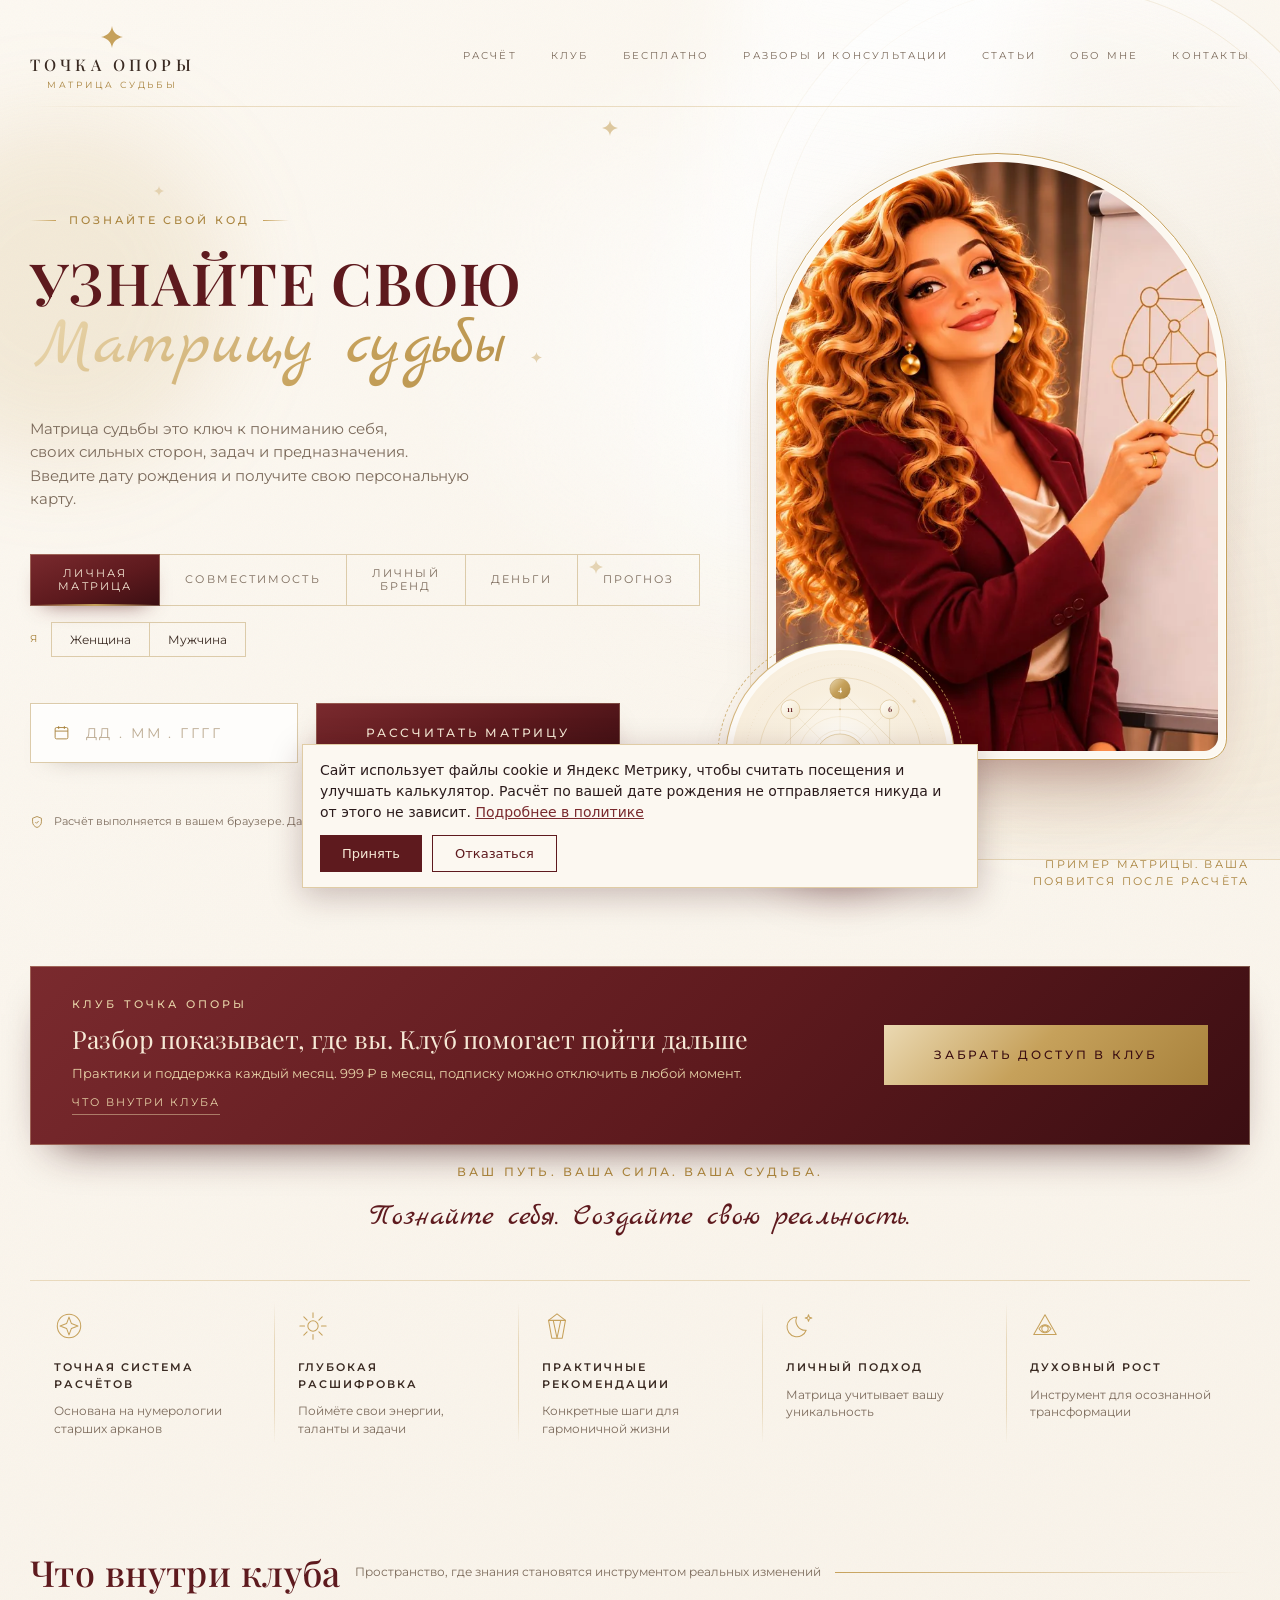
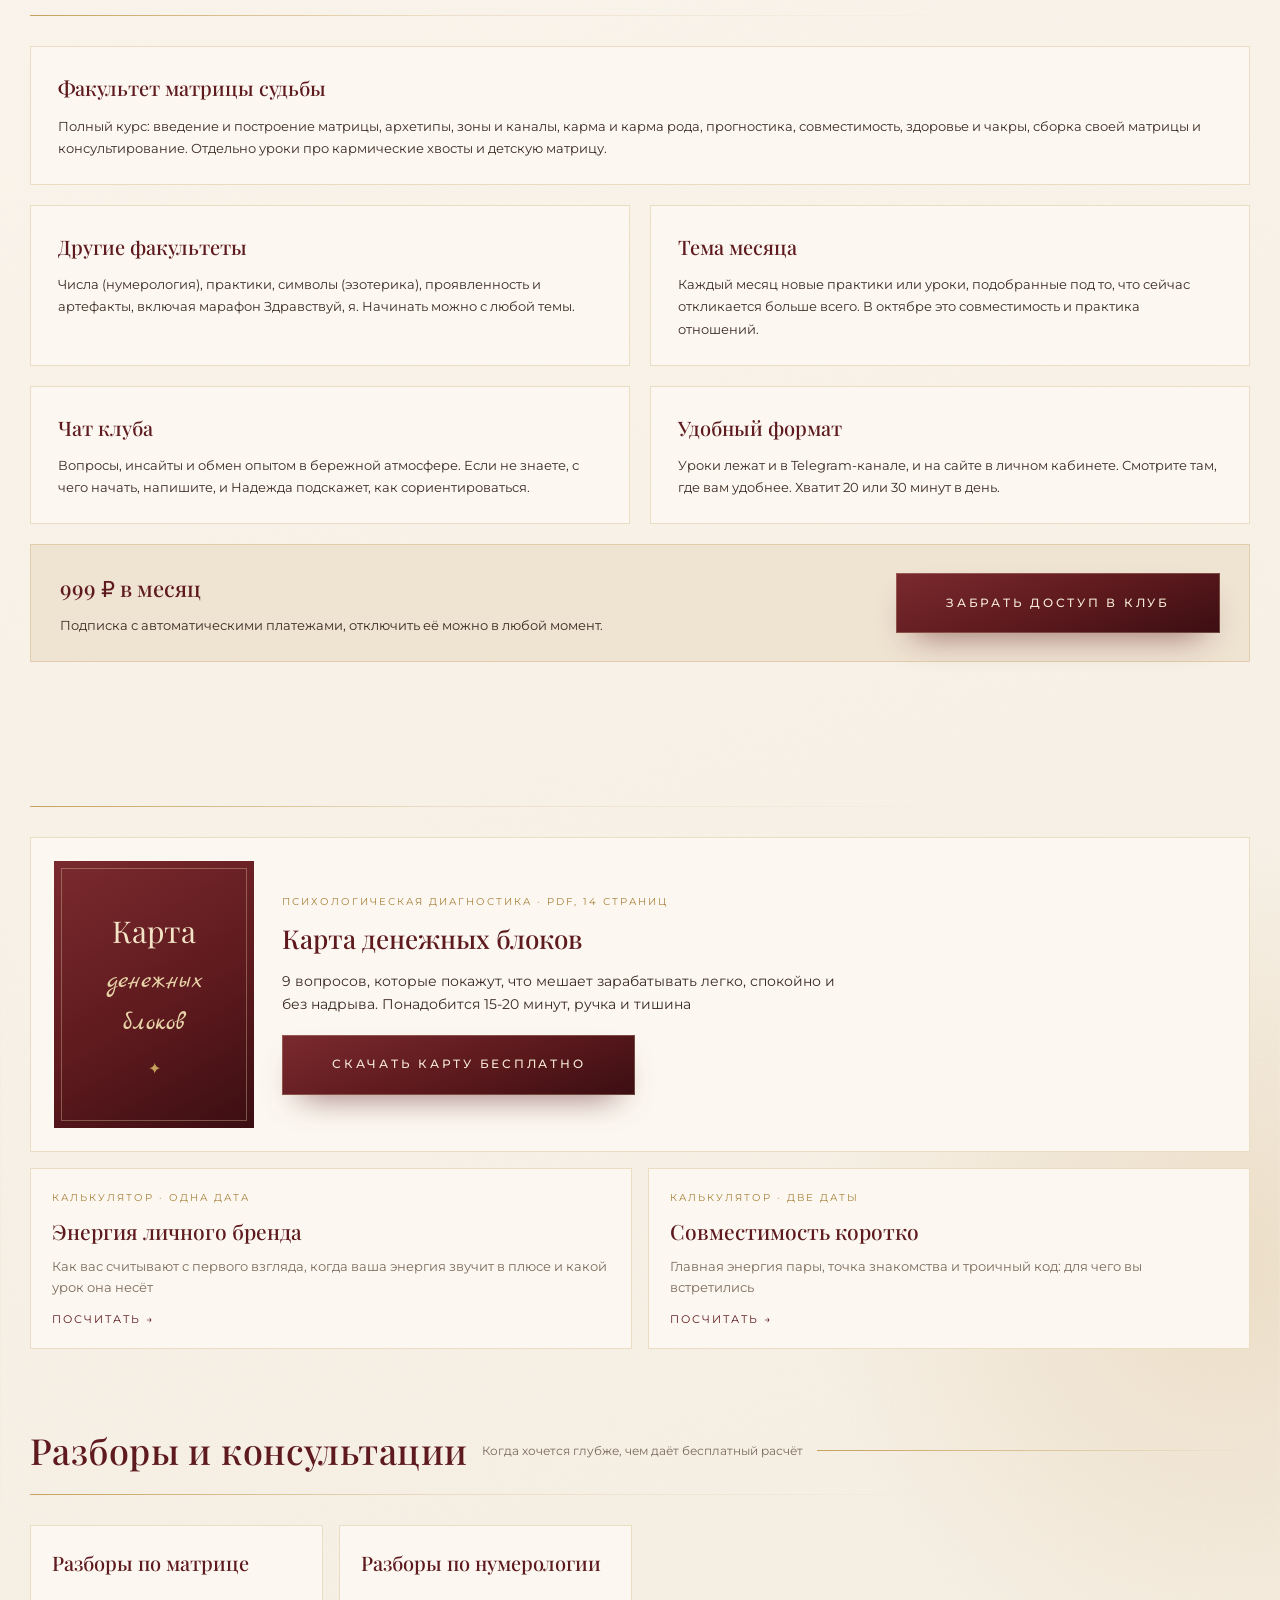
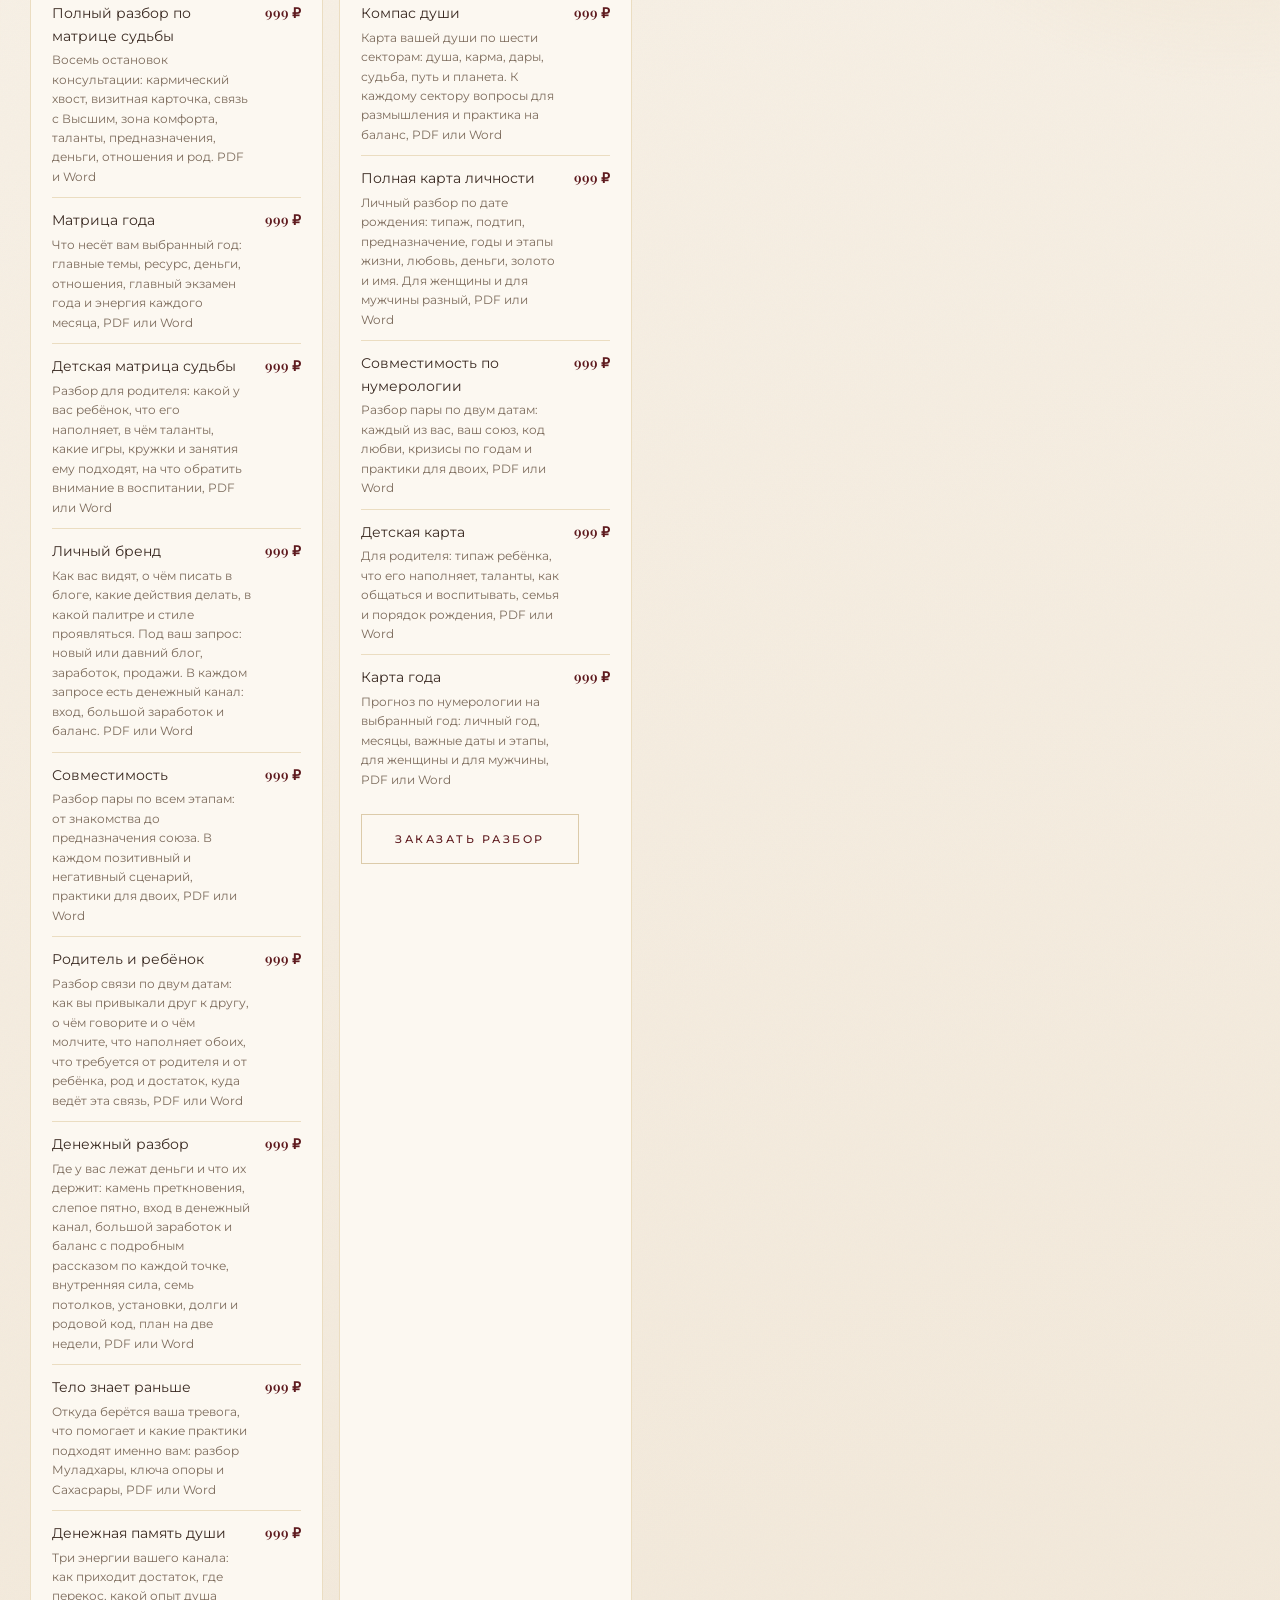
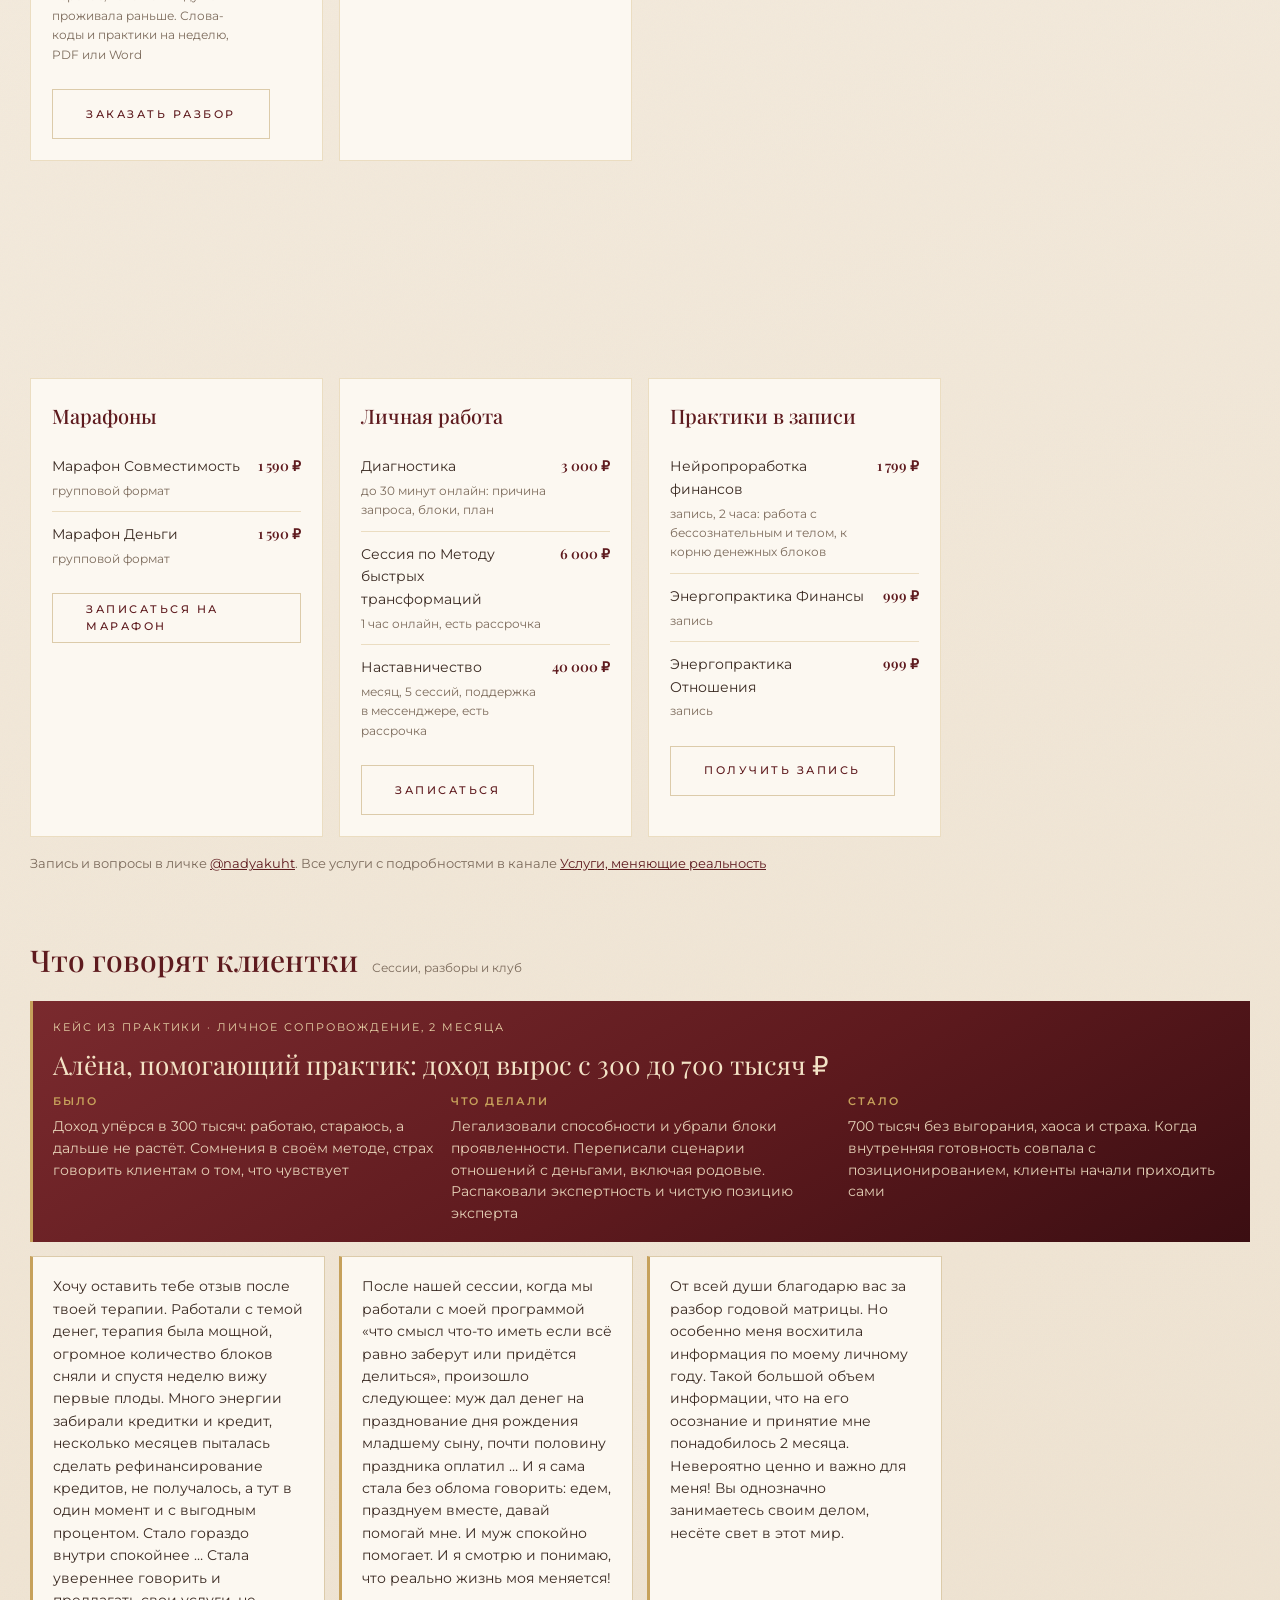
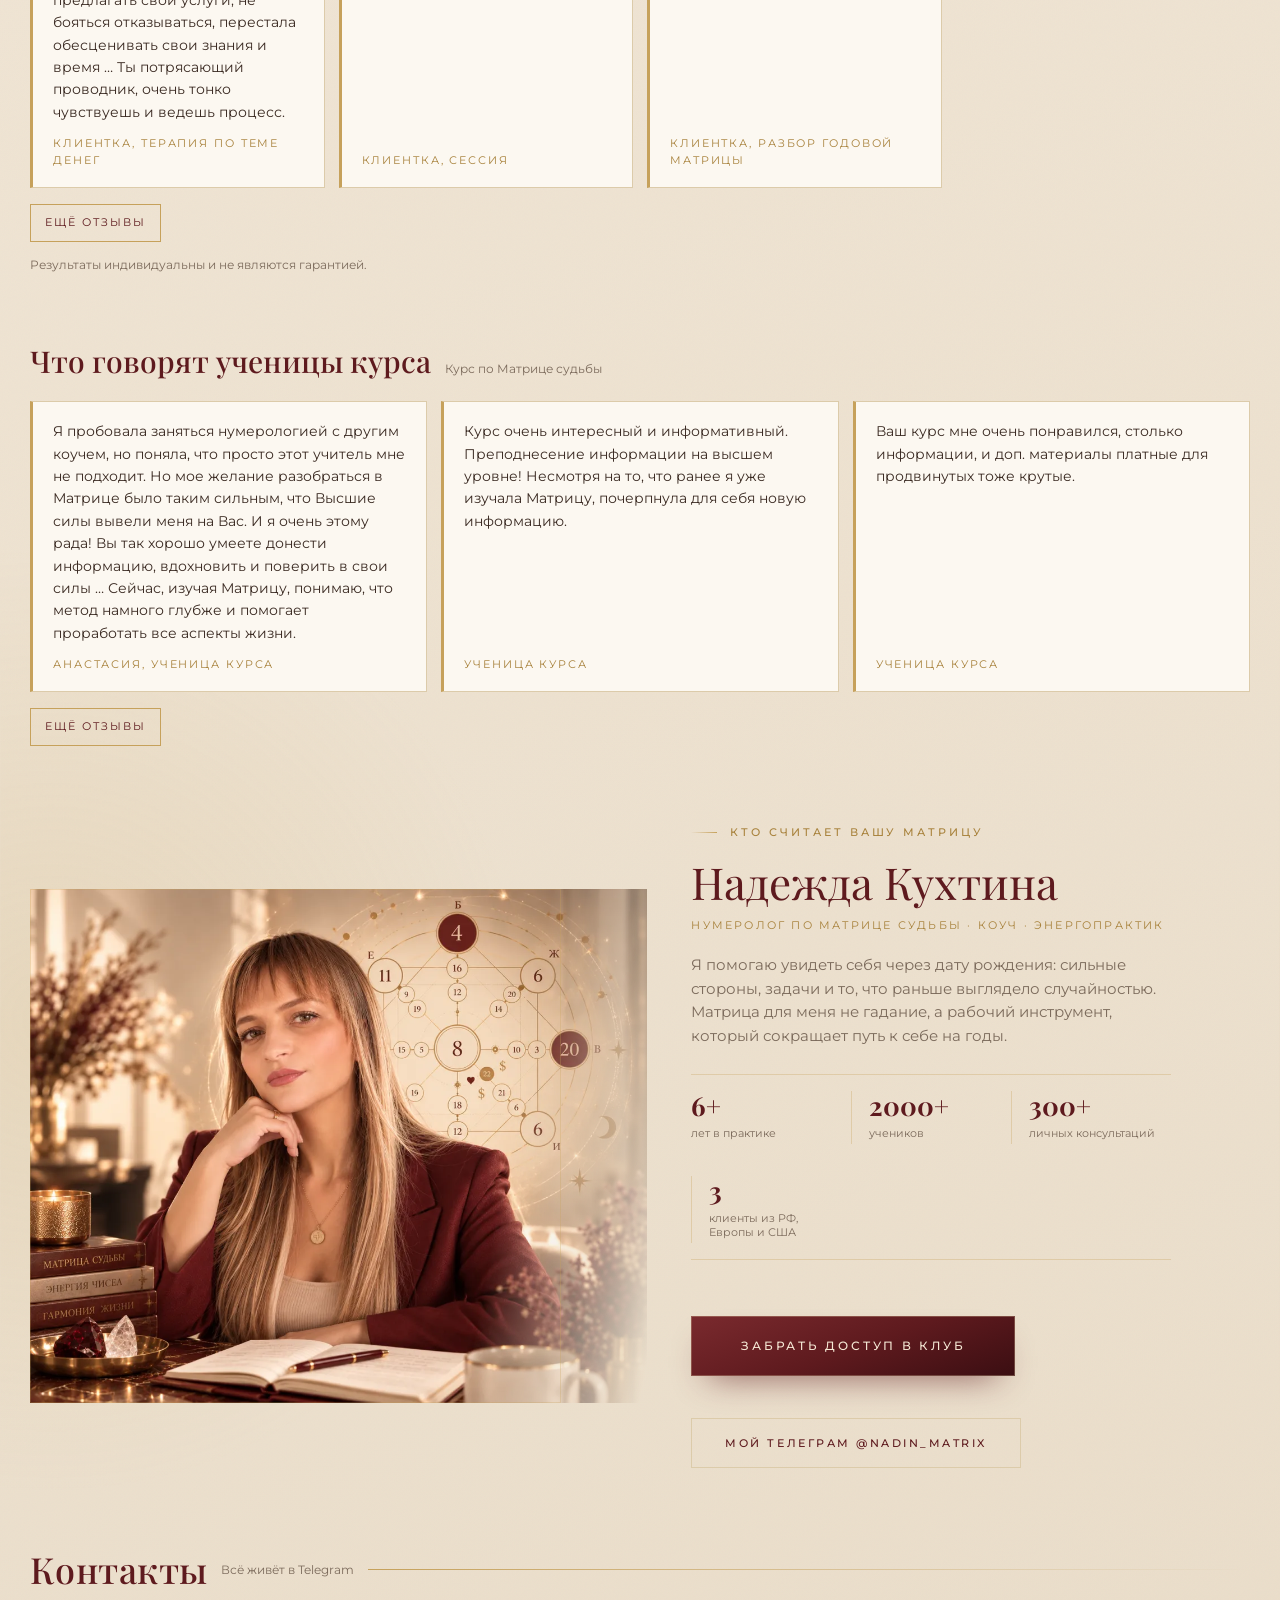
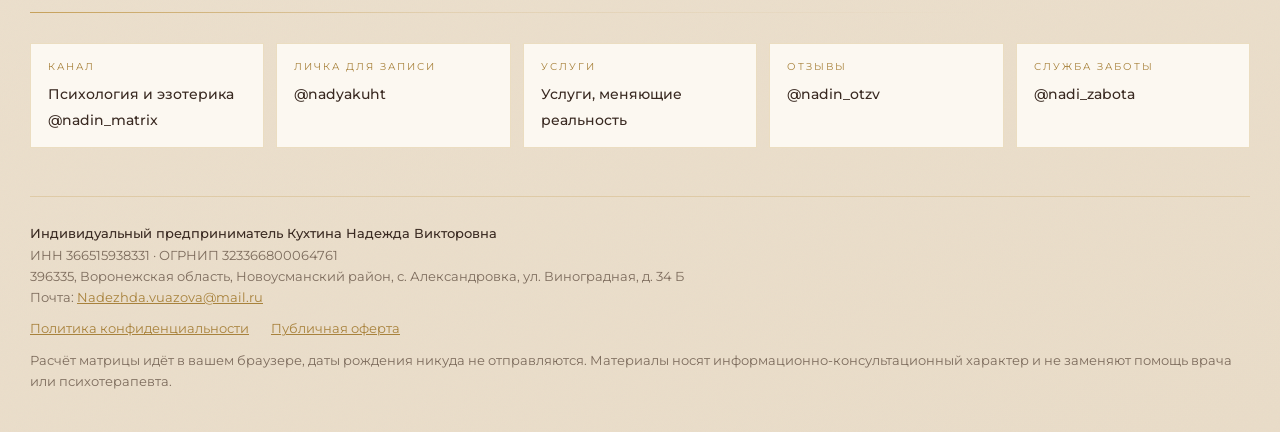
==== commit 3cfd7fb0: "Прайс: описание полного разбора по матрице судьбы Co-Authored-By: Claude Sonnet 5.5 <noreply@anthrop" ====
--- a/index.html
+++ b/index.html
@@ -1617,7 +1617,7 @@
       <div class="mx-price-groups">
         <div class="mx-pg">
           <h3>Разборы по матрице</h3>
-          <div class="mx-pg-row"><div>Полный разбор по матрице судьбы<small>Разбор всех позиций вашей матрицы по дате рождения, PDF</small></div><b>999 ₽</b></div>
+          <div class="mx-pg-row"><div>Полный разбор по матрице судьбы<small>Восемь остановок консультации: кармический хвост, визитная карточка, связь с Высшим, зона комфорта, таланты, предназначения, деньги, отношения и род. PDF и Word</small></div><b>999 ₽</b></div>
           <div class="mx-pg-row"><div>Матрица года<small>Что несёт вам выбранный год: главные темы, ресурс, деньги, отношения, главный экзамен года и энергия каждого месяца, PDF или Word</small></div><b>999 ₽</b></div>
           <div class="mx-pg-row"><div>Детская матрица судьбы<small>Разбор для родителя: какой у вас ребёнок, что его наполняет, в чём таланты, какие игры, кружки и занятия ему подходят, на что обратить внимание в воспитании, PDF или Word</small></div><b>999 ₽</b></div>
           <div class="mx-pg-row"><div>Личный бренд<small>Как вас видят, о чём писать в блоге, какие действия делать, в какой палитре и стиле проявляться. Под ваш запрос: новый или давний блог, заработок, продажи. В каждом запросе есть денежный канал: вход, большой заработок и баланс. PDF или Word</small></div><b>999 ₽</b></div>
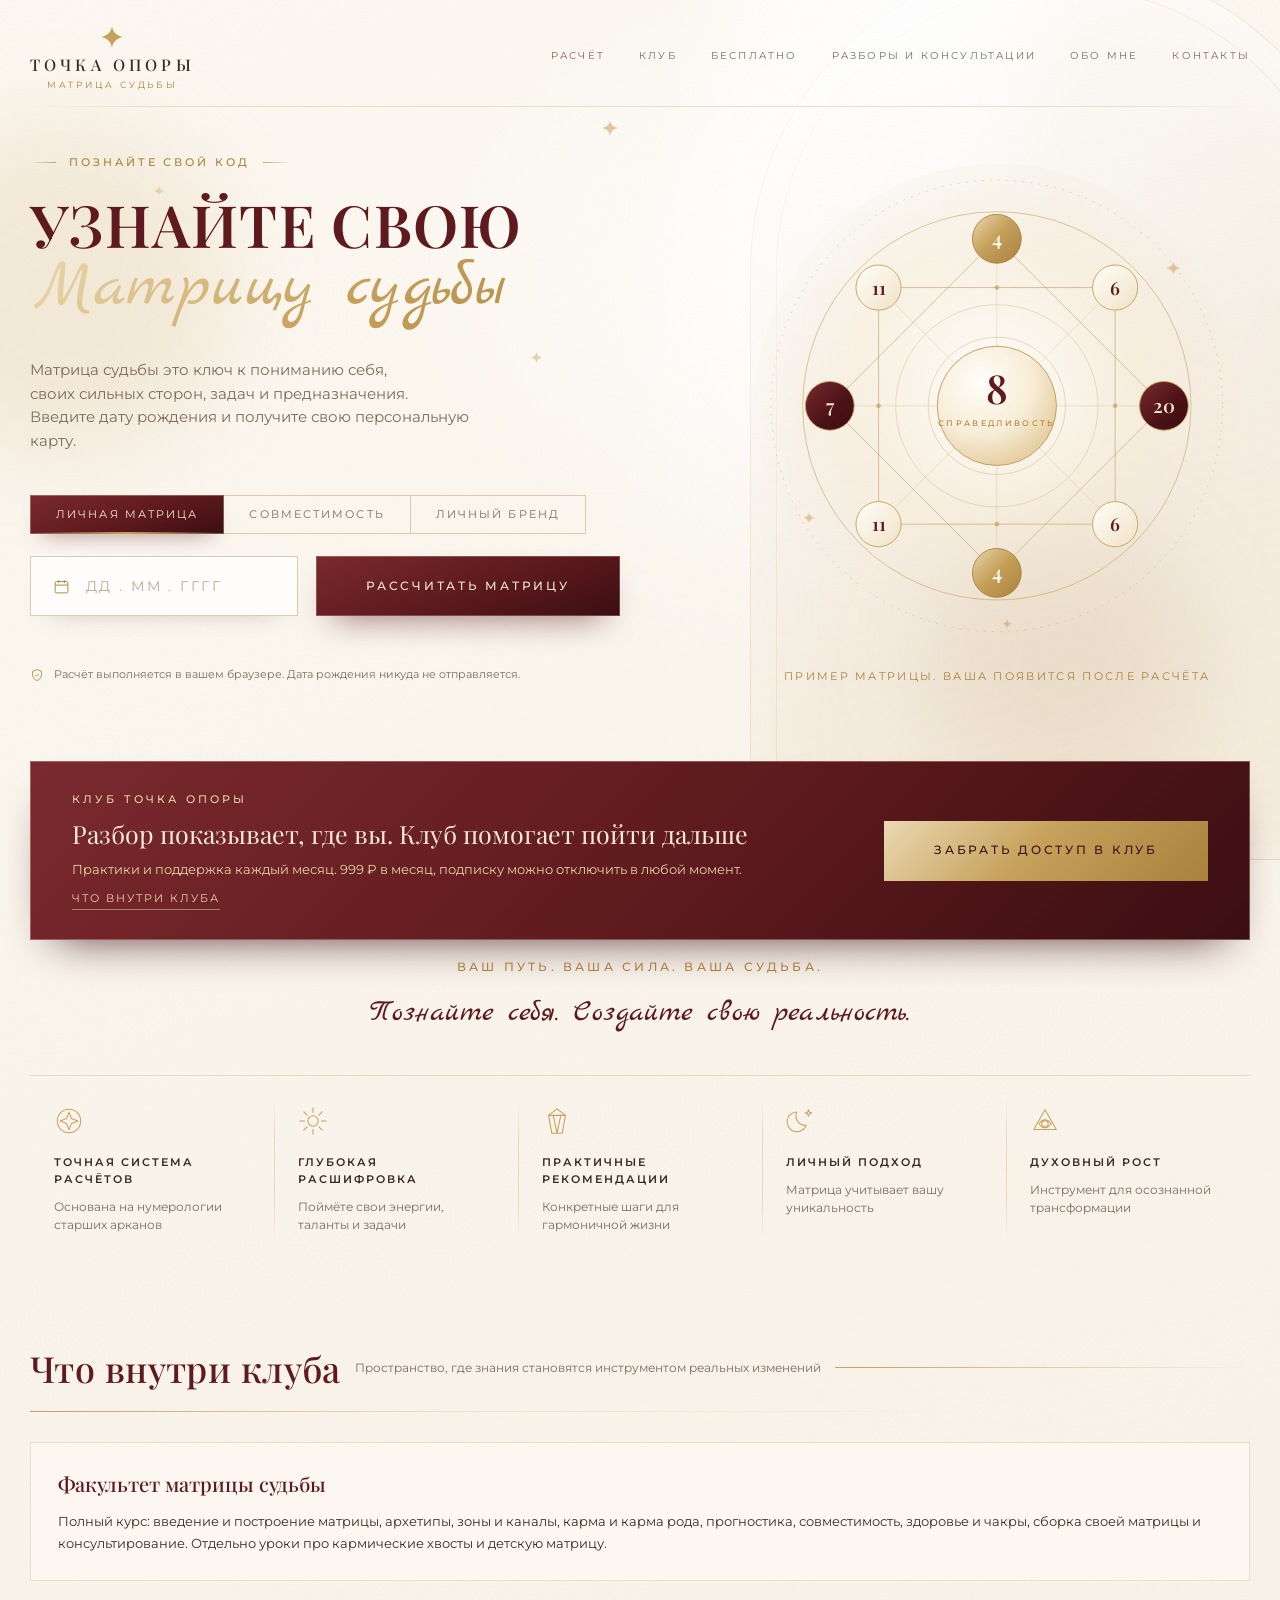
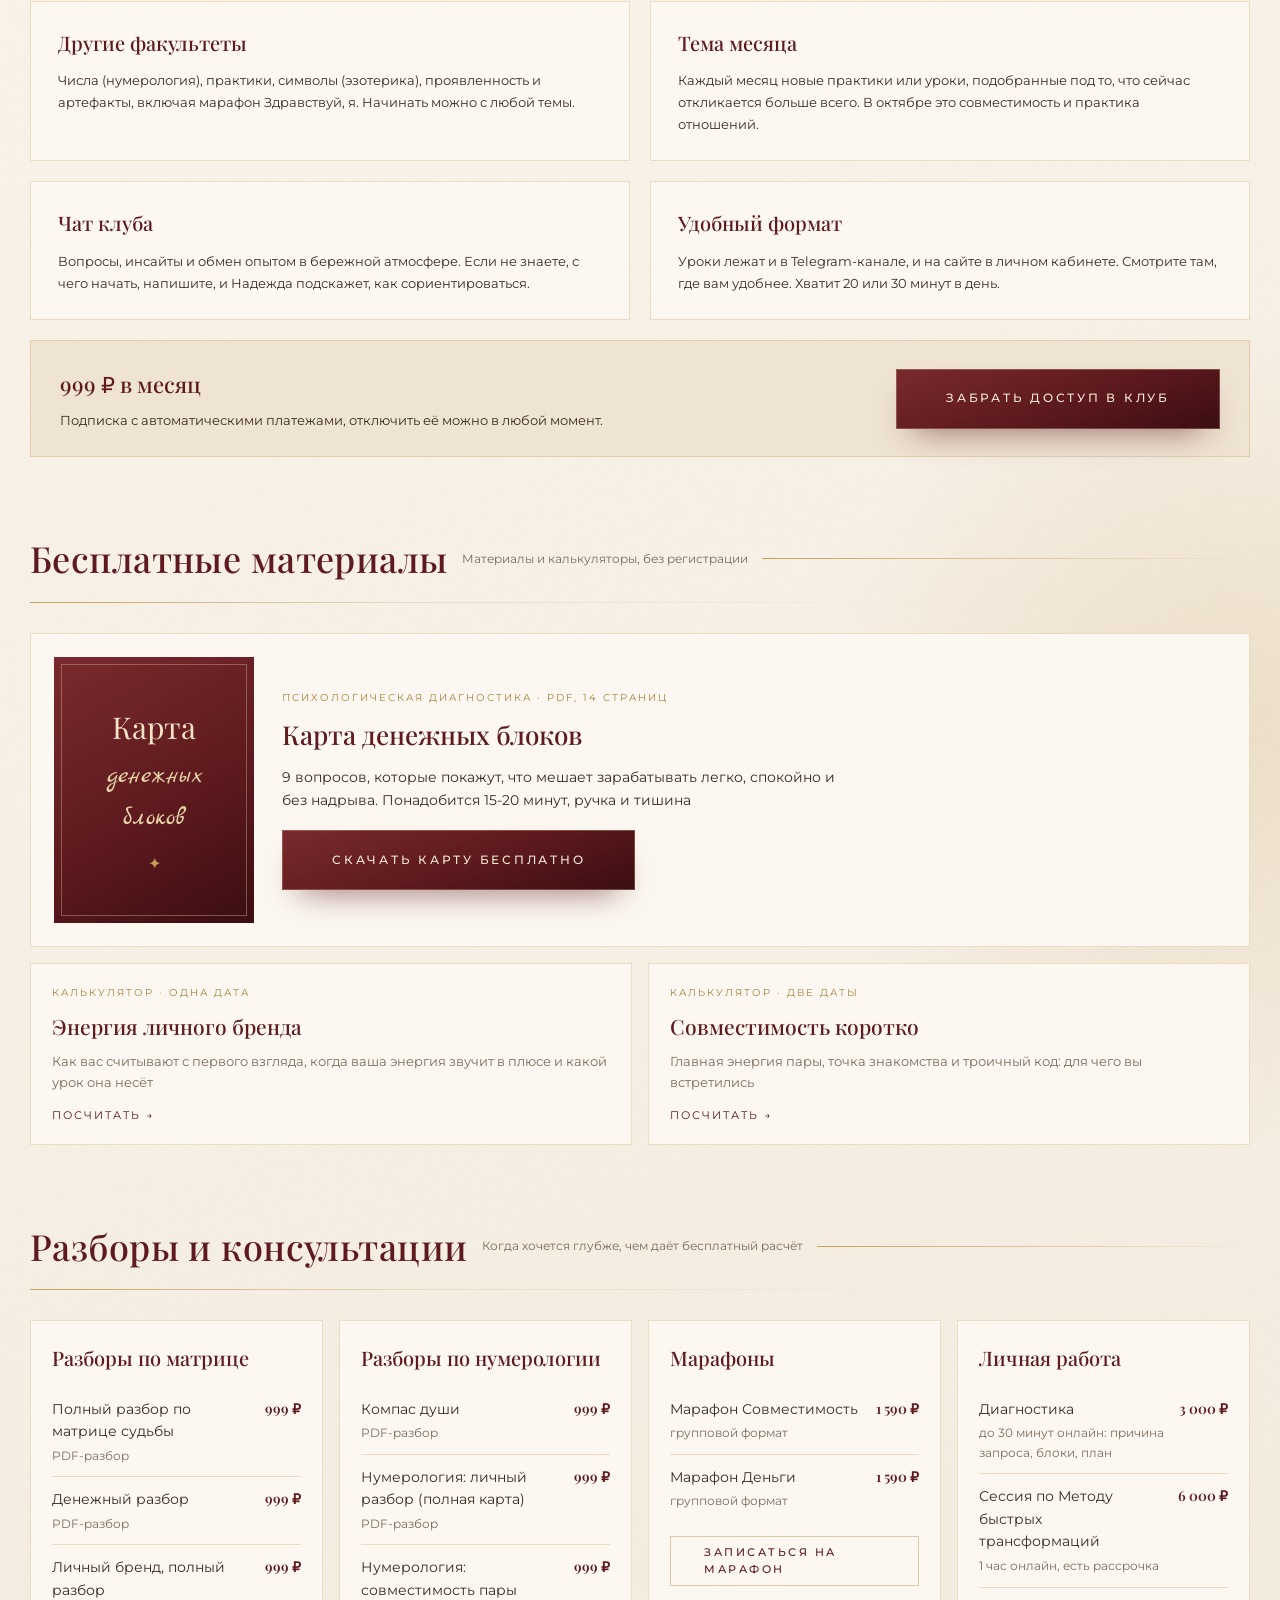
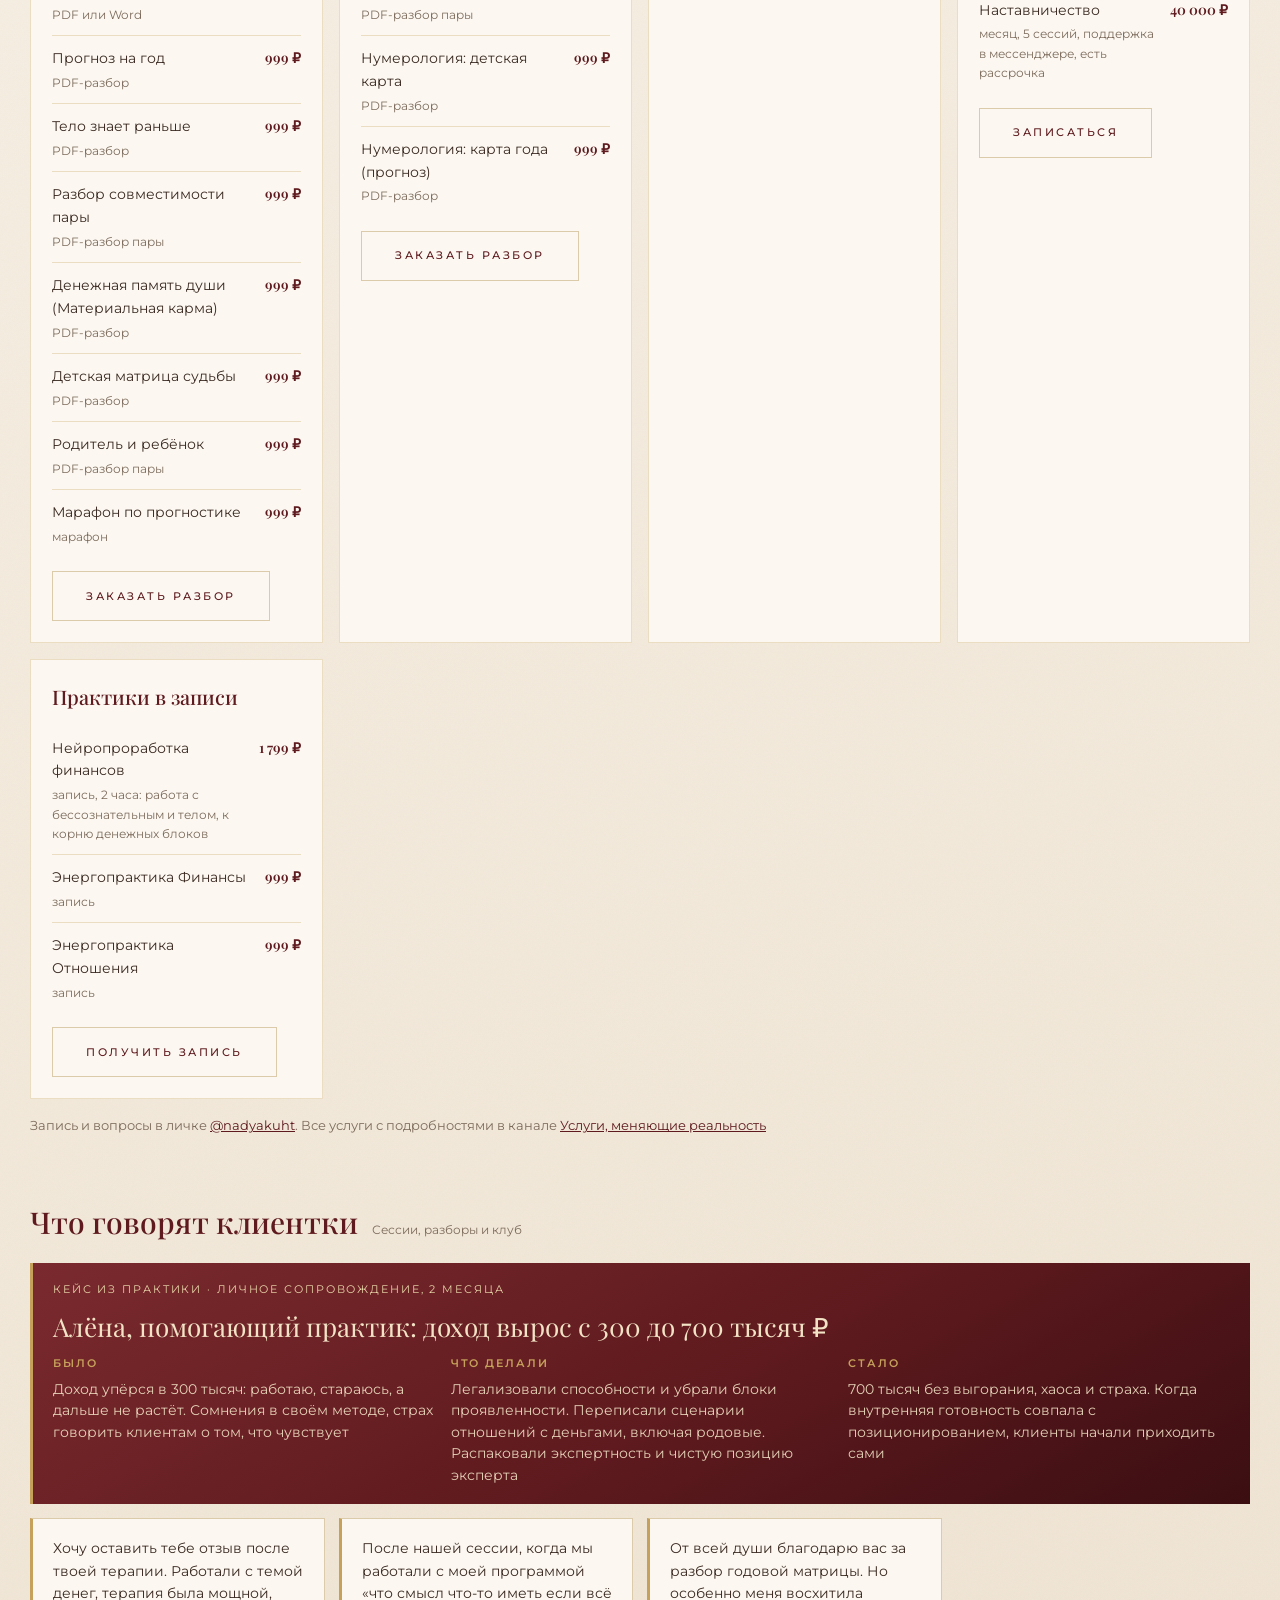
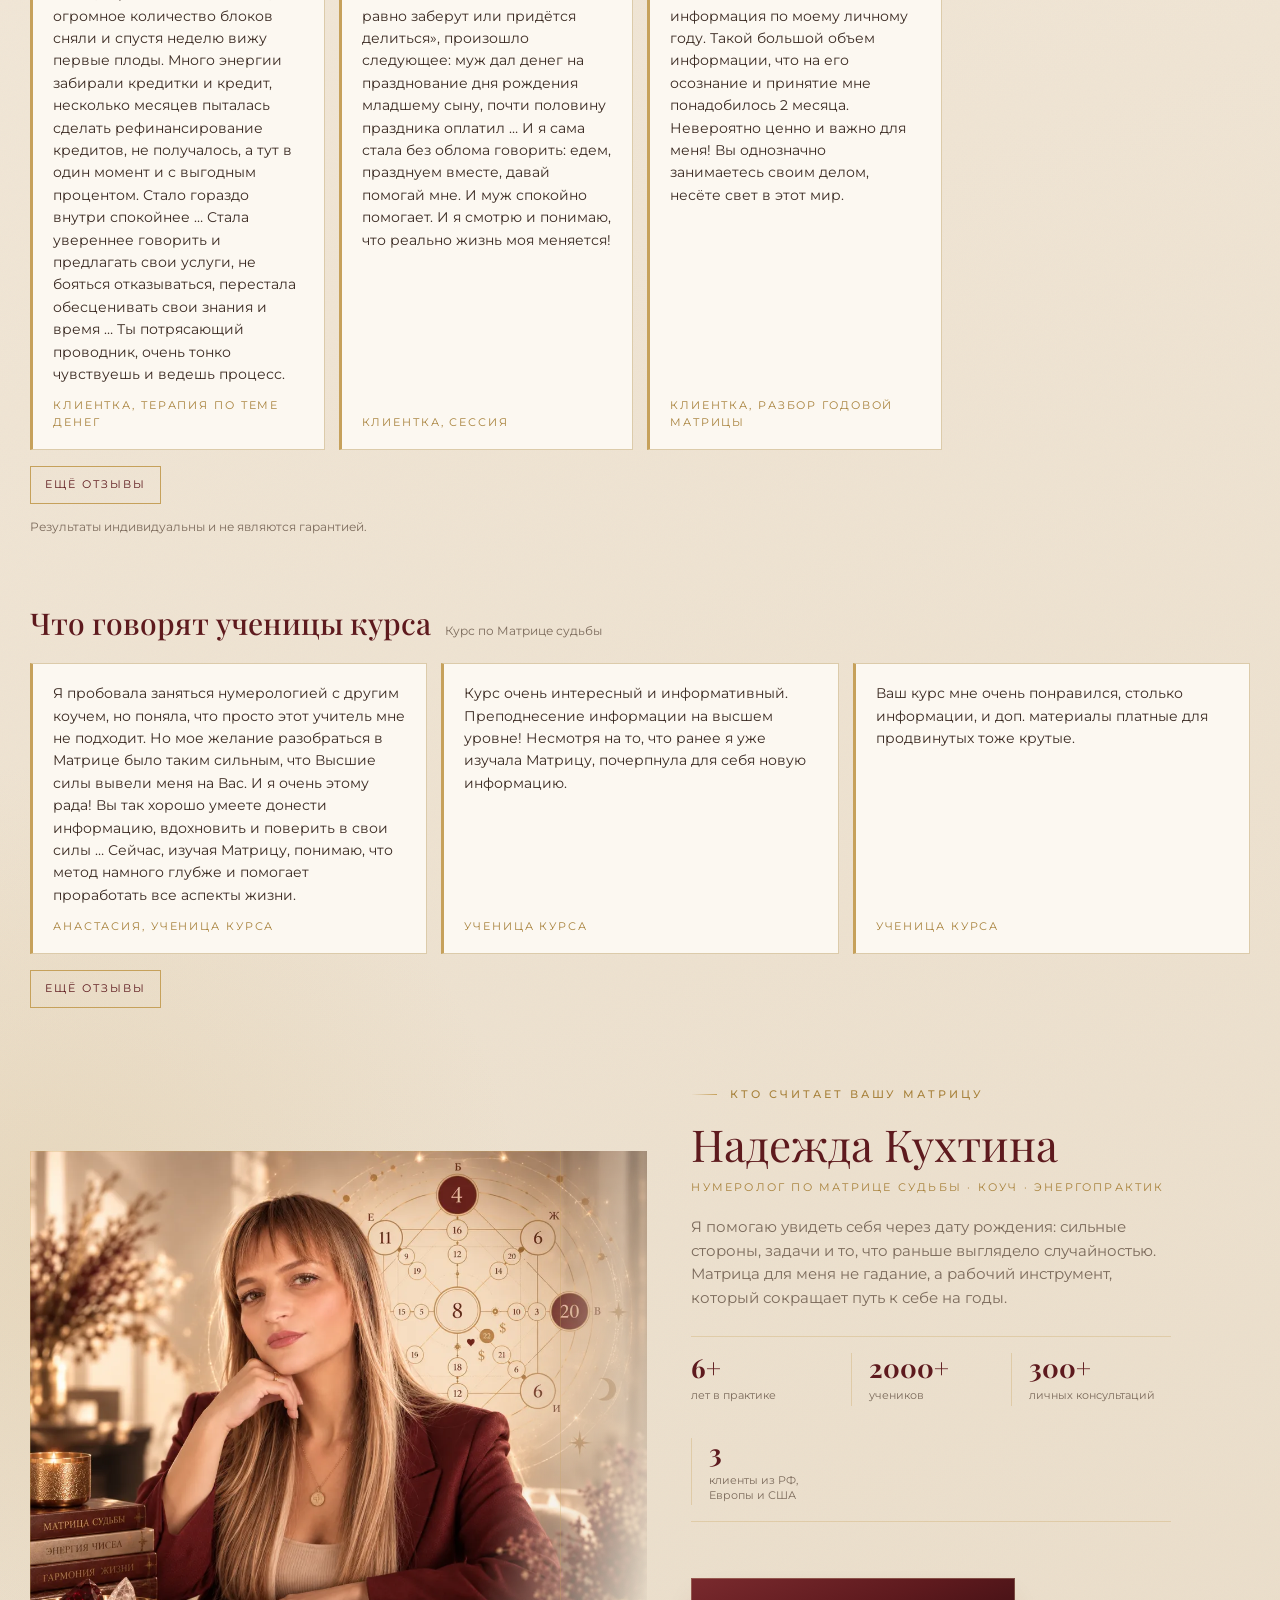
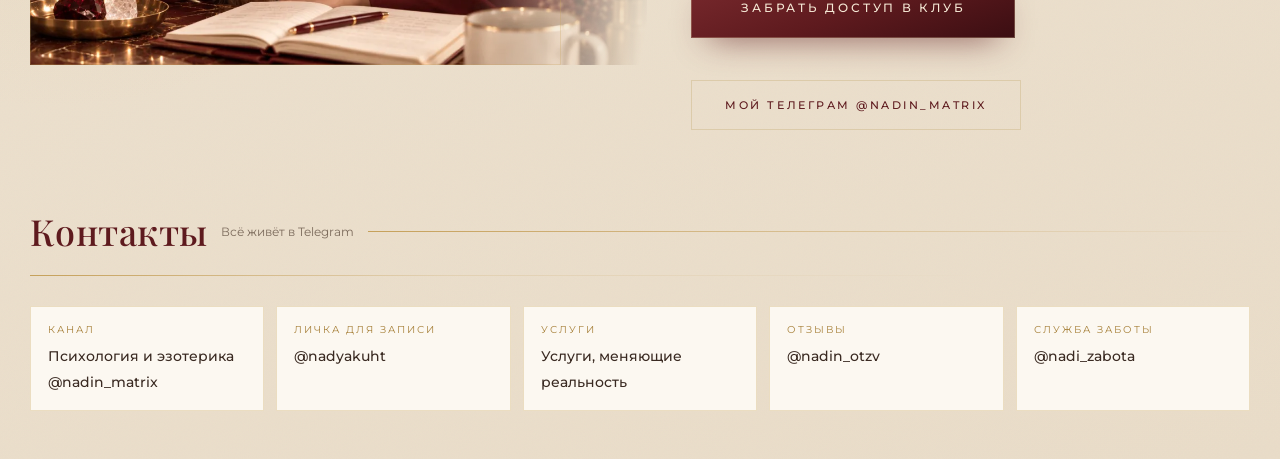
==== commit 5ce9d990: "Прайс: Полный разбор по матрице судьбы и Марафон по прогностике, названия по таблице Co-Authored-By:" ====
--- a/index.html
+++ b/index.html
@@ -1,3382 +1,2845 @@
-<!DOCTYPE html>
-<html lang="ru">
-<head>
-<meta charset="utf-8">
-<link rel="preload" as="image" href="/nadya-avatar-640.webp" type="image/webp">
-<meta name="viewport" content="width=device-width, initial-scale=1">
-<title>Матрица судьбы: бесплатный расчёт по дате рождения</title>
-<meta name="description" content="Рассчитайте свою матрицу судьбы по дате рождения: диаграмма, предназначения, карта здоровья и энергии года. Бесплатно, расчёт идёт прямо в браузере.">
-<link rel="canonical" href="https://matrica.nadezhdakukhtina.ru/">
-<meta property="og:type" content="website">
-<meta property="og:url" content="https://matrica.nadezhdakukhtina.ru/">
-<meta property="og:title" content="Матрица судьбы: бесплатный расчёт по дате рождения">
-<meta property="og:description" content="Диаграмма, предназначения, карта здоровья и энергии года. Введите дату рождения и получите свою карту.">
-<meta property="og:image" content="https://matrica.nadezhdakukhtina.ru/nadezhda.jpg">
-<meta property="og:site_name" content="Точка опоры">
-<meta name="twitter:card" content="summary_large_image">
-<link rel="preconnect" href="https://fonts.googleapis.com">
-<link rel="preconnect" href="https://fonts.gstatic.com" crossorigin>
-<link href="https://fonts.googleapis.com/css2?family=Playfair+Display:wght@400;500;600;700&family=Montserrat:wght@300;400;500;600&family=Marck+Script&display=swap&subset=cyrillic,cyrillic-ext,latin" rel="stylesheet">
-
-<style>
-html,body{margin:0;padding:0;background:#F7F1E8;}
-
-/* ==== СТИЛИ. В Tilda это блоки 1 и 2 из 6, граница — на секции МАТРИЦА ==== */
-.matrix-app{
-  --mx-bg:#F8F3EA;
-  --mx-bg2:#EFE3D2;
-  --mx-card:#FCF8F1;
-  --mx-wine:#5E1A1E;
-  --mx-wine2:#7A2A2E;
-  --mx-wine-dk:#3B0E12;
-  --mx-gold:#C6A15B;
-  --mx-gold-dp:#A8823C;
-  --mx-gold-lt:#E7D3A8;
-  --mx-line:#DCCBAA;
-  --mx-hair:rgba(198,161,91,.32);
-  --mx-ink:#3A2A22;
-  --mx-ink2:#7C6B5C;
-  --mx-grad-gold:linear-gradient(135deg,#EBD9B2 0%,#C6A15B 46%,#A8823C 100%);
-  --mx-serif:'Playfair Display',Georgia,'Times New Roman',serif;
-  --mx-sans:'Montserrat',-apple-system,BlinkMacSystemFont,'Segoe UI',Roboto,sans-serif;
-  --mx-script:'Marck Script','Playfair Display',cursive;
-
-  position:relative;
-  overflow-x:hidden;
-  isolation:isolate;
-  background:
-    radial-gradient(760px 520px at 68% 4%,  rgba(255,255,255,.95) 0%, rgba(255,255,255,0) 62%),
-    radial-gradient(620px 620px at 96% 34%, rgba(214,183,131,.30) 0%, rgba(214,183,131,0) 68%),
-    radial-gradient(720px 720px at 4% 88%,  rgba(198,161,91,.16) 0%, rgba(198,161,91,0) 66%),
-    linear-gradient(163deg,#FCF8F1 0%,#F6EFE4 38%,#EFE4D3 72%,#E9DCC8 100%);
-  color:var(--mx-ink);
-  font-family:var(--mx-sans);
-  font-size:16px;
-  line-height:1.62;
-  -webkit-font-smoothing:antialiased;
-  text-rendering:optimizeLegibility;
-}
-.matrix-app *,.matrix-app *:before,.matrix-app *:after{box-sizing:border-box;}
-.matrix-app p{margin:0 0 14px;}
-.matrix-app h1,.matrix-app h2,.matrix-app h3{margin:0;font-weight:500;font-family:var(--mx-serif);}
-.matrix-app svg{max-width:100%;}
-
-/* ---------- фактура бумаги и световой слой ---------- */
-.matrix-app .mx-grain{
-  position:absolute;inset:0;z-index:0;pointer-events:none;opacity:.5;
-  background-image:url("data:image/svg+xml,%3Csvg xmlns='http://www.w3.org/2000/svg' width='180' height='180'%3E%3Cfilter id='n'%3E%3CfeTurbulence type='fractalNoise' baseFrequency='.85' numOctaves='3'/%3E%3C/filter%3E%3Crect width='180' height='180' filter='url(%23n)' opacity='.05'/%3E%3C/svg%3E");
-}
-.matrix-app .mx-decor{position:absolute;inset:0;z-index:0;pointer-events:none;overflow:hidden;}
-.matrix-app .mx-arch{
-  position:absolute;top:-40px;right:-90px;width:620px;height:900px;
-  border-radius:310px 310px 24px 24px;
-  background:linear-gradient(168deg,rgba(255,255,255,.72),rgba(233,220,200,.30) 46%,rgba(214,183,131,.16));
-  box-shadow:inset 0 0 0 1px rgba(198,161,91,.20), inset 0 0 90px rgba(255,255,255,.55);
-  filter:blur(.4px);
-}
-.matrix-app .mx-arch:after{
-  content:"";position:absolute;inset:26px 26px 0;border-radius:284px 284px 18px 18px;
-  border:1px solid rgba(198,161,91,.16);
-}
-.matrix-app .mx-beam{
-  position:absolute;top:-120px;left:52%;width:300px;height:1100px;transform:rotate(9deg);
-  background:linear-gradient(180deg,rgba(255,255,255,.85),rgba(255,255,255,0) 72%);
-  filter:blur(38px);
-}
-.matrix-app .mx-orb{position:absolute;border-radius:50%;filter:blur(46px);}
-.matrix-app .mx-orb-1{width:340px;height:340px;top:120px;left:-110px;background:rgba(198,161,91,.16);}
-.matrix-app .mx-orb-2{width:280px;height:280px;top:520px;right:6%;background:rgba(180,140,90,.14);}
-
-/* ---------- звёздочки-искры ---------- */
-.matrix-app .mx-spark{position:absolute;color:var(--mx-gold);opacity:.5;line-height:0;}
-.matrix-app .mx-spark svg{display:block;}
-.matrix-app .mx-s1{top:120px;left:47%;width:16px;opacity:.55;}
-.matrix-app .mx-s2{top:352px;left:41.5%;width:11px;opacity:.45;}
-.matrix-app .mx-s3{top:560px;left:46%;width:14px;opacity:.4;}
-.matrix-app .mx-s4{top:186px;left:12%;width:10px;opacity:.35;}
-
-.matrix-app .mx-wrap{max-width:1300px;margin:0 auto;padding:0 30px;position:relative;z-index:2;}
-
-/* ---------- служебные ---------- */
-.matrix-app .mx-eyebrow{
-  font-size:10.5px;letter-spacing:.28em;text-transform:uppercase;color:var(--mx-gold-dp);
-  font-weight:500;display:flex;align-items:center;gap:13px;
-}
-.matrix-app .mx-eyebrow:before,.matrix-app .mx-eyebrow:after{
-  content:"";height:1px;width:26px;flex-shrink:0;
-  background:linear-gradient(90deg,rgba(198,161,91,0),var(--mx-gold));
-}
-.matrix-app .mx-eyebrow:after{background:linear-gradient(90deg,var(--mx-gold),rgba(198,161,91,0));}
-.matrix-app .mx-eyebrow.mx-solo:after{display:none;}
-.matrix-app .mx-star{width:12px;height:12px;fill:var(--mx-gold);flex-shrink:0;}
-
-/* ---------- шапка ---------- */
-.matrix-app .mx-top{
-  display:flex;align-items:center;justify-content:space-between;gap:24px;
-  padding:26px 0 16px;position:relative;
-}
-.matrix-app .mx-top:after{
-  content:"";position:absolute;left:0;right:0;bottom:0;height:1px;
-  background:linear-gradient(90deg,rgba(198,161,91,0),var(--mx-hair) 12%,var(--mx-hair) 88%,rgba(198,161,91,0));
-}
-.matrix-app .mx-logo{text-align:center;line-height:1.25;}
-.matrix-app .mx-logo svg{width:22px;height:22px;fill:var(--mx-gold);margin-bottom:2px;}
-.matrix-app .mx-logo-name{
-  font-family:var(--mx-serif);font-size:16px;letter-spacing:.26em;color:var(--mx-ink);
-  text-transform:uppercase;font-weight:500;
-}
-.matrix-app .mx-logo-sub{font-size:8.5px;letter-spacing:.34em;color:var(--mx-gold-dp);text-transform:uppercase;margin-top:5px;}
-.matrix-app .mx-nav{display:flex;gap:34px;flex-wrap:wrap;}
-.matrix-app .mx-nav a{
-  font-size:10px;letter-spacing:.22em;text-transform:uppercase;color:var(--mx-ink2);
-  text-decoration:none;position:relative;padding-bottom:5px;transition:color .3s;
-}
-.matrix-app .mx-nav a:after{
-  content:"";position:absolute;left:50%;right:50%;bottom:0;height:1px;
-  background:var(--mx-gold);transition:left .3s,right .3s;
-}
-.matrix-app .mx-nav a:hover{color:var(--mx-wine);}
-.matrix-app .mx-nav a:hover:after{left:0;right:0;}
-
-/* ---------- вертикальная надпись слева ---------- */
-.matrix-app .mx-rail{
-  position:absolute;left:12px;top:210px;z-index:3;
-  display:flex;flex-direction:column;align-items:center;gap:26px;
-}
-.matrix-app .mx-rail b{
-  writing-mode:vertical-rl;transform:rotate(180deg);font-weight:400;
-  font-size:9px;letter-spacing:.44em;text-transform:uppercase;color:var(--mx-gold-dp);opacity:.85;
-}
-.matrix-app .mx-rail em{
-  width:34px;height:34px;border-radius:50%;border:1px solid var(--mx-hair);
-  display:flex;align-items:center;justify-content:center;font-style:normal;
-  font-family:var(--mx-serif);font-size:11px;color:var(--mx-gold-dp);
-}
-
-/* ---------- первый экран ---------- */
-.matrix-app .mx-hero{display:grid;grid-template-columns:1.14fr .86fr;gap:44px;align-items:center;padding:46px 0 30px;}
-.matrix-app .mx-h1{
-  font-size:clamp(38px,4.55vw,64px);line-height:1;letter-spacing:.022em;text-transform:uppercase;
-  color:var(--mx-wine);font-weight:600;margin:24px 0 0;
-}
-.matrix-app .mx-h1-script{
-  display:block;font-family:var(--mx-script);font-size:clamp(42px,5.2vw,74px);
-  text-transform:none;letter-spacing:0;font-weight:400;line-height:1.14;
-  /* background-clip:text красит только внутри блока, поэтому под хвостики
-     у, ц, б нужен запас снизу — иначе они обрезаются */
-  padding:.05em .12em .5em 0;
-  margin:-.08em 0 -.46em .06em;
-  background:var(--mx-grad-gold);-webkit-background-clip:text;background-clip:text;color:transparent;
-}
-.matrix-app .mx-lead{max-width:452px;font-size:14.5px;color:var(--mx-ink2);margin-top:30px;}
-.matrix-app .mx-tabs{display:inline-flex;margin-top:28px;}
-.matrix-app .mx-tab{
-  appearance:none;border:0;cursor:pointer;background:transparent;
-  font-family:var(--mx-sans);font-size:10.5px;letter-spacing:.2em;text-transform:uppercase;
-  color:var(--mx-ink2);padding:13px 26px;position:relative;transition:color .3s;
-  box-shadow:inset 0 0 0 1px var(--mx-line);
-}
-.matrix-app .mx-tab + .mx-tab{margin-left:-1px;}
-.matrix-app .mx-tab:hover{color:var(--mx-ink);}
-.matrix-app .mx-tab.is-on{
-  color:#F6E9D6 !important;
-  background:linear-gradient(160deg,var(--mx-wine2),var(--mx-wine) 55%,var(--mx-wine-dk));
-  box-shadow:inset 0 0 0 1px rgba(231,211,168,.35), 0 10px 22px -14px rgba(94,26,30,.8);
-  z-index:1;
-}
-.matrix-app .mx-form{display:flex;gap:18px;flex-wrap:wrap;margin-top:22px;align-items:flex-end;}
-.matrix-app .mx-fieldwrap{display:flex;flex-direction:column;gap:9px;}
-.matrix-app .mx-fcap{font-size:9.5px;letter-spacing:.2em;text-transform:uppercase;color:var(--mx-gold-dp);display:none;}
-.matrix-app.is-pair .mx-fcap{display:block;}
-.matrix-app .mx-wrap2{display:none;}
-.matrix-app.is-pair .mx-wrap2{display:flex;}
-.matrix-app.is-pair .mx-hide-pair{display:none;}
-.matrix-app .mx-field{
-  position:relative;background:rgba(255,255,255,.78);border:1px solid var(--mx-line);
-  display:flex;align-items:center;gap:14px;padding:0 22px;min-width:252px;height:60px;
-  box-shadow:inset 0 1px 0 rgba(255,255,255,.9), 0 12px 26px -22px rgba(58,42,34,.5);
-  transition:border-color .3s,box-shadow .3s;
-}
-.matrix-app .mx-field:focus-within{
-  border-color:var(--mx-gold);
-  box-shadow:inset 0 1px 0 rgba(255,255,255,.9), 0 0 0 3px rgba(198,161,91,.14);
-}
-.matrix-app .mx-field svg{width:17px;height:17px;fill:none;stroke:var(--mx-gold-dp);stroke-width:1.3;flex-shrink:0;}
-.matrix-app .mx-field input{
-  border:0;background:transparent;outline:none;width:100%;height:100%;
-  font-family:var(--mx-sans);font-size:13.5px;letter-spacing:.18em;color:var(--mx-ink);
-}
-.matrix-app .mx-field input::placeholder{color:#BCAB92;letter-spacing:.18em;}
-.matrix-app .mx-btn{
-  position:relative;overflow:hidden;
-  display:inline-flex;align-items:center;justify-content:center;height:60px;padding:0 50px;
-  background:linear-gradient(160deg,var(--mx-wine2),var(--mx-wine) 52%,var(--mx-wine-dk));
-  color:#F6E9D6 !important;border:0;cursor:pointer;
-  font-family:var(--mx-sans);font-size:11.5px;font-weight:500;letter-spacing:.24em;text-transform:uppercase;
-  text-decoration:none;transition:box-shadow .35s,transform .35s;
-  box-shadow:0 16px 34px -18px rgba(94,26,30,.8), inset 0 0 0 1px rgba(231,211,168,.28);
-}
-.matrix-app .mx-btn:before{
-  content:"";position:absolute;top:0;left:-120%;width:60%;height:100%;
-  background:linear-gradient(100deg,rgba(255,255,255,0),rgba(255,235,200,.24),rgba(255,255,255,0));
-  transition:left .75s ease;
-}
-.matrix-app .mx-btn:hover{box-shadow:0 20px 40px -18px rgba(94,26,30,.9), inset 0 0 0 1px rgba(231,211,168,.5);}
-.matrix-app .mx-btn:hover:before{left:130%;}
-.matrix-app .mx-btn-ghost{
-  background:transparent;color:var(--mx-wine) !important;height:50px;padding:0 34px;font-size:10.5px;
-  box-shadow:inset 0 0 0 1px var(--mx-line);
-}
-.matrix-app .mx-btn-ghost:hover{box-shadow:inset 0 0 0 1px var(--mx-gold);background:rgba(198,161,91,.09);}
-.matrix-app .mx-safe{display:flex;align-items:center;gap:10px;margin-top:20px;font-size:11px;color:var(--mx-ink2);}
-.matrix-app .mx-safe svg{width:14px;height:14px;fill:none;stroke:var(--mx-gold-dp);stroke-width:1.4;flex-shrink:0;}
-.matrix-app .mx-err{color:#9A2B2B;font-size:12px;margin-top:14px;min-height:16px;}
-
-.matrix-app .mx-motto{text-align:center;margin:18px 0 38px;position:relative;z-index:2;}
-.matrix-app .mx-motto b{
-  display:block;font-weight:500;font-size:11.5px;letter-spacing:.28em;text-transform:uppercase;
-  color:var(--mx-gold-dp);
-}
-.matrix-app .mx-motto em{
-  display:block;font-family:var(--mx-script);font-style:normal;font-size:30px;color:var(--mx-wine);margin-top:12px;
-}
-
-/* ---------- герой: карточка энергии ---------- */
-.matrix-app .mx-hero-art{position:relative;}
-.matrix-app .mx-energy-card{
-  position:relative;z-index:4;max-width:344px;margin:-56px 0 0 auto;
-  background:var(--mx-card);padding:26px 28px 24px;
-  border:1px solid var(--mx-line);
-  box-shadow:0 30px 60px -34px rgba(94,26,30,.38), inset 0 0 0 1px rgba(255,255,255,.7);
-}
-.matrix-app .mx-energy-card:before{
-  content:"";position:absolute;inset:6px;border:1px solid rgba(198,161,91,.22);pointer-events:none;
-}
-.matrix-app .mx-seal{
-  position:absolute;top:-24px;right:22px;width:56px;height:56px;border-radius:50%;
-  background:var(--mx-grad-gold);display:flex;align-items:center;justify-content:center;
-  box-shadow:0 12px 24px -12px rgba(120,90,40,.7), inset 0 1px 2px rgba(255,255,255,.6);
-}
-.matrix-app .mx-seal svg{width:22px;height:22px;fill:#FBF4E6;}
-.matrix-app .mx-energy-card .mx-eyebrow{margin-bottom:16px;}
-.matrix-app .mx-energy-num{
-  font-family:var(--mx-serif);color:var(--mx-wine);
-  display:flex;align-items:baseline;gap:11px;flex-wrap:wrap;line-height:1.15;
-}
-.matrix-app .mx-energy-num b{font-size:34px;font-weight:600;letter-spacing:.04em;}
-.matrix-app .mx-energy-num b:after{content:"·";margin-left:11px;color:var(--mx-gold);font-weight:400;}
-.matrix-app .mx-energy-num span{font-size:23px;font-weight:500;}
-.matrix-app .mx-energy-txt{font-size:13px;color:var(--mx-ink2);margin-top:9px;}
-.matrix-app .mx-energy-link{
-  display:flex;align-items:center;justify-content:space-between;gap:10px;
-  margin-top:18px;padding-top:14px;border-top:1px solid var(--mx-hair);
-  font-size:10px;letter-spacing:.22em;text-transform:uppercase;
-  color:var(--mx-gold-dp) !important;text-decoration:none;
-}
-.matrix-app .mx-energy-link:hover{color:var(--mx-wine) !important;}
-
-/* ---------- лента преимуществ ---------- */
-.matrix-app .mx-feats{
-  display:grid;grid-template-columns:repeat(5,1fr);gap:0;position:relative;z-index:2;
-  border-top:1px solid var(--mx-hair);
-}
-.matrix-app .mx-feat{padding:30px 24px 26px;position:relative;}
-.matrix-app .mx-feat + .mx-feat:before{
-  content:"";position:absolute;left:0;top:22px;bottom:22px;width:1px;
-  background:linear-gradient(180deg,rgba(198,161,91,0),var(--mx-hair) 25%,var(--mx-hair) 75%,rgba(198,161,91,0));
-}
-.matrix-app .mx-feat-ic{height:34px;margin-bottom:15px;}
-.matrix-app .mx-feat-ic svg{width:30px;height:30px;fill:none;stroke:var(--mx-gold);stroke-width:1.1;stroke-linecap:round;stroke-linejoin:round;}
-.matrix-app .mx-feat-t{font-size:10.5px;letter-spacing:.19em;text-transform:uppercase;font-weight:600;color:var(--mx-ink);line-height:1.6;}
-.matrix-app .mx-feat-d{font-size:11.5px;color:var(--mx-ink2);margin-top:10px;line-height:1.55;}
-
-/* ---------- секции результата ---------- */
-.matrix-app .mx-result{display:none;padding:10px 0 64px;position:relative;z-index:2;}
-.matrix-app .mx-result.is-on{display:block;}
-@keyframes mxFade{from{opacity:0;transform:translateY(14px)}to{opacity:1;transform:none}}
-
-/* ---------- анимация ----------
-   Только прозрачность и трансформации: их браузер считает на видеокарте,
-   поэтому на телефоне не тормозит даже на 64 бусинах соляра. */
-@keyframes mxDraw{ to{ stroke-dashoffset:0; } }
-@keyframes mxPop{
-  from{ opacity:0; transform:translate(-50%,-50%) scale(.55); }
-  to  { opacity:1; transform:translate(-50%,-50%) scale(1); }
-}
-@keyframes mxRing{ from{ opacity:0; transform:scale(.93) rotate(-7deg); } to{ opacity:1; transform:none; } }
-@keyframes mxUp{ from{ opacity:0; transform:translateY(16px); } to{ opacity:1; transform:none; } }
-/* Отдельный кадр для подписей: они центрируются сдвигом на половину своего
-   размера, и обычный mxUp в конце обнулял бы этот сдвиг — подписи уезжали. */
-@keyframes mxUpC{
-  from{ opacity:0; transform:translate(-50%,calc(-50% + 14px)); }
-  to  { opacity:1; transform:translate(-50%,-50%); }
-}
-@keyframes mxBreath{ 0%,100%{ opacity:.5; } 50%{ opacity:1; } }
-
-/* диаграмма собирается: сначала прорисовываются золотые линии */
-.matrix-app .mx-matrix.is-anim svg .mx-draw{
-  stroke-dasharray:1500; stroke-dashoffset:1500;
-  animation:mxDraw .85s cubic-bezier(.55,.1,.3,1) forwards;
-}
-.matrix-app .mx-matrix.is-anim svg .mx-draw-2{ animation-delay:.14s; }
-.matrix-app .mx-matrix.is-anim svg .mx-draw-3{ animation-delay:.28s; animation-duration:.6s; }
-/* затем круги волной от центра наружу, задержка у каждого своя */
-.matrix-app .mx-matrix.is-anim .mx-node{
-  opacity:0; animation:mxPop .5s cubic-bezier(.2,.9,.3,1.2) var(--mx-d,.4s) forwards;
-}
-/* и в конце цифры, буквы и значки */
-.matrix-app .mx-matrix.is-anim svg text{ opacity:0; animation:mxUp .5s ease .74s forwards; }
-.matrix-app .mx-matrix.is-anim .mx-ltr,
-.matrix-app .mx-matrix.is-anim .mx-glyph{ opacity:0; animation:mxUpC .5s ease .74s forwards; }
-
-/* кольцо соляра раскрывается вместе с остальной диаграммой */
-.matrix-app .mx-matrix.is-anim svg .mx-ring-g{
-  transform-box:view-box; transform-origin:300px 300px;
-  animation:mxRing .7s cubic-bezier(.2,.8,.3,1) both;
-}
-
-/* секции результата проявляются при прокрутке; класс ставит скрипт,
-   поэтому без него страница остаётся видимой */
-.matrix-app.has-reveal .mx-result .mx-sec{ opacity:0; }
-.matrix-app.has-reveal .mx-result .mx-sec.is-in{ animation:mxUp .6s ease forwards; }
-
-/* мягкое дыхание свечения вокруг центра */
-.matrix-app .mx-matrix-outer:before{ animation:mxBreath 7s ease-in-out infinite; }
-.matrix-app .mx-sec{margin-top:62px;}
-.matrix-app .mx-sec-h{display:flex;align-items:center;gap:14px;flex-wrap:wrap;margin-bottom:14px;}
-.matrix-app .mx-sec-h h2{font-size:clamp(25px,3.1vw,36px);color:var(--mx-wine);letter-spacing:.012em;}
-.matrix-app .mx-sec-h .mx-sec-note{font-size:12px;color:var(--mx-ink2);}
-.matrix-app .mx-rule{
-  height:1px;margin-bottom:30px;
-  background:linear-gradient(90deg,var(--mx-gold),rgba(198,161,91,.22) 34%,rgba(198,161,91,0) 78%);
-}
-
-/* паспорт расчёта */
-.matrix-app .mx-passport{
-  position:relative;background:var(--mx-card);border:1px solid var(--mx-line);padding:30px 34px;
-  display:grid;grid-template-columns:repeat(auto-fit,minmax(214px,1fr));gap:24px 34px;
-  box-shadow:0 26px 54px -40px rgba(58,42,34,.5);
-}
-.matrix-app .mx-passport:before{content:"";position:absolute;inset:6px;border:1px solid rgba(198,161,91,.18);pointer-events:none;}
-.matrix-app .mx-main-energy{
-  position:relative;display:flex;align-items:center;gap:32px;flex-wrap:wrap;
-  background:var(--mx-card);border:1px solid var(--mx-line);padding:32px 36px;
-  box-shadow:0 26px 54px -40px rgba(58,42,34,.5);
-}
-.matrix-app .mx-main-energy:before{content:"";position:absolute;inset:6px;border:1px solid rgba(198,161,91,.18);pointer-events:none;}
-.matrix-app .mx-me-disc{
-  width:104px;height:104px;border-radius:50%;flex-shrink:0;
-  display:flex;align-items:center;justify-content:center;
-  font-family:var(--mx-serif);font-size:40px;font-weight:600;color:var(--mx-wine);
-  background:radial-gradient(circle at 34% 28%,#FFFEFA,#F6EAD2 58%,#E4CB9B 100%);
-  box-shadow:inset 0 0 0 1px var(--mx-gold), 0 0 0 5px rgba(255,255,255,.6),
-             0 0 0 6.5px rgba(198,161,91,.4), 0 16px 34px -16px rgba(120,90,40,.6);
-}
-.matrix-app .mx-me-body{flex:1 1 260px;min-width:0;}
-.matrix-app .mx-me-name{font-family:var(--mx-serif);font-size:clamp(24px,3vw,32px);color:var(--mx-wine);margin-top:11px;}
-.matrix-app .mx-me-txt{font-size:14px;color:var(--mx-ink2);margin-top:10px;max-width:520px;}
-.matrix-app .mx-me-boost{
-  margin-top:14px;padding-top:13px;border-top:1px solid var(--mx-hair);
-  font-size:13px;color:var(--mx-ink2);max-width:560px;
-}
-.matrix-app .mx-me-boost b{
-  display:block;font-size:9.5px;letter-spacing:.21em;text-transform:uppercase;
-  color:var(--mx-gold-dp);font-weight:600;margin-bottom:6px;
-}
-.matrix-app .mx-two{display:grid;grid-template-columns:repeat(2,1fr);gap:26px;margin-top:26px;}
-.matrix-app .mx-card{
-  position:relative;background:var(--mx-card);border:1px solid var(--mx-line);padding:26px 28px;
-  box-shadow:0 24px 50px -42px rgba(58,42,34,.55);
-}
-.matrix-app .mx-card:before{content:"";position:absolute;inset:6px;border:1px solid rgba(198,161,91,.16);pointer-events:none;}
-.matrix-app .mx-card-cap{font-size:9.5px;letter-spacing:.21em;text-transform:uppercase;color:var(--mx-gold-dp);}
-.matrix-app .mx-card-h{display:flex;align-items:baseline;gap:12px;flex-wrap:wrap;margin-top:13px;}
-.matrix-app .mx-card-num{font-family:var(--mx-serif);font-size:33px;font-weight:600;color:var(--mx-wine);line-height:1;}
-.matrix-app .mx-card-name{font-family:var(--mx-serif);font-size:21px;color:var(--mx-wine);}
-.matrix-app .mx-card-txt{font-size:13.5px;color:var(--mx-ink2);margin-top:11px;}
-.matrix-app .mx-yr{display:grid;grid-template-columns:repeat(3,1fr);gap:0;margin-top:16px;
-  border-top:1px solid var(--mx-hair);}
-.matrix-app .mx-yr div{padding:15px 12px 0 0;position:relative;}
-.matrix-app .mx-yr div + div{padding-left:14px;}
-.matrix-app .mx-yr div + div:before{content:"";position:absolute;left:0;top:15px;bottom:4px;width:1px;background:var(--mx-hair);}
-.matrix-app .mx-yr b{display:block;font-family:var(--mx-serif);font-size:27px;color:var(--mx-wine);line-height:1;
-  font-variant-numeric:tabular-nums;}
-.matrix-app .mx-yr i{display:block;font-style:normal;font-family:var(--mx-serif);font-size:14px;color:var(--mx-ink);margin-top:6px;}
-.matrix-app .mx-yr span{display:block;font-size:9.5px;letter-spacing:.17em;text-transform:uppercase;color:var(--mx-gold-dp);margin-top:7px;}
-.matrix-app .mx-card-w{
-  margin-top:14px;padding-top:13px;border-top:1px solid var(--mx-hair);
-  font-size:12.5px;color:var(--mx-ink2);
-}
-.matrix-app .mx-card-w b{
-  display:block;font-size:9.5px;letter-spacing:.21em;text-transform:uppercase;
-  color:var(--mx-gold-dp);font-weight:600;margin-bottom:6px;
-}
-.matrix-app .mx-card-note{
-  display:inline-block;margin-top:13px;font-size:9.5px;letter-spacing:.18em;text-transform:uppercase;
-  color:var(--mx-gold-dp);border:1px solid var(--mx-hair);padding:5px 12px;
-}
-.matrix-app .mx-pp-k{font-size:9.5px;letter-spacing:.21em;text-transform:uppercase;color:var(--mx-gold-dp);}
-.matrix-app .mx-pp-v{font-family:var(--mx-serif);font-size:20px;color:var(--mx-ink);margin-top:6px;}
-.matrix-app .mx-pp-v small{font-family:var(--mx-sans);font-size:12px;color:var(--mx-ink2);letter-spacing:.04em;}
-
-/* ---------- премиальные акценты ----------
-   Всё держится на прозрачности, тенях и псевдоэлементах. Сами узлы
-   диаграммы не трогаем: у них центрирующий сдвиг translate(-50%,-50%),
-   и любая анимация самого узла его обнулит — круги разъедутся. */
-
-/* золотая искра один раз пробегает по главным энергиям, когда они проявились */
-@keyframes mxSheen{
-  0%  { opacity:0; transform:translate(-115%,-115%); }
-  14% { opacity:1; }
-  72% { opacity:0; transform:translate(115%,115%); }
-  100%{ opacity:0; transform:translate(115%,115%); }
-}
-.matrix-app .mx-n-c,.matrix-app .mx-n-o,.matrix-app .mx-n-k{ overflow:hidden; }
-.matrix-app .mx-matrix.is-anim .mx-n-c:after,
-.matrix-app .mx-matrix.is-anim .mx-n-o:after,
-.matrix-app .mx-matrix.is-anim .mx-n-k:after{
-  content:"";position:absolute;inset:-55%;pointer-events:none;opacity:0;
-  background:linear-gradient(104deg,rgba(255,255,255,0) 40%,rgba(255,243,214,.55) 50%,rgba(255,255,255,0) 60%);
-  animation:mxSheen 1.6s ease-out 1.02s both;
-}
-.matrix-app .mx-matrix.is-anim .mx-n-c:after{ animation-delay:.92s; }
-.matrix-app .mx-matrix.is-anim .mx-n-k:after{ animation-delay:1.14s; }
-
-/* очень медленный золотой ореол вокруг центра: два светлых сгустка
-   обходят круг за три четверти минуты, глаз ловит движение не сразу */
-@keyframes mxHalo{ to{ transform:translate(-50%,-50%) rotate(360deg); } }
-.matrix-app .mx-matrix-outer:after{
-  content:"";position:absolute;left:50%;top:50%;z-index:0;pointer-events:none;
-  width:min(640px,68%);aspect-ratio:1;border-radius:50%;
-  transform:translate(-50%,-50%);
-  background:conic-gradient(from 0deg,
-    rgba(198,161,91,0) 0deg,rgba(198,161,91,.16) 44deg,rgba(198,161,91,0) 104deg,
-    rgba(198,161,91,0) 186deg,rgba(198,161,91,.11) 230deg,rgba(198,161,91,0) 292deg);
-  -webkit-mask:radial-gradient(circle,transparent 57%,#000 60%,#000 71%,transparent 74%);
-          mask:radial-gradient(circle,transparent 57%,#000 60%,#000 71%,transparent 74%);
-  animation:mxHalo 46s linear infinite;
-}
-
-/* золотая черта у заголовка секции прочерчивается слева направо */
-@keyframes mxRule{ from{ transform:scaleX(0); } to{ transform:scaleX(1); } }
-.matrix-app .mx-sec-h:after{
-  /* basis 0 и min-width 0: если заголовок с подписью занял всю строку,
-     черта просто сожмётся в ноль и не уедет на отдельную строку */
-  content:"";flex:1 1 0;min-width:0;height:1px;transform-origin:left center;
-  background:linear-gradient(90deg,var(--mx-gold),rgba(198,161,91,0));
-}
-.matrix-app.has-reveal .mx-result .mx-sec.is-in .mx-sec-h:after{
-  animation:mxRule 1.15s cubic-bezier(.2,.8,.3,1) .12s both;
-}
-
-/* строки карты здоровья выходят каскадом сверху вниз */
-@keyframes mxRow{ from{ opacity:0; transform:translateY(9px); } to{ opacity:1; transform:none; } }
-.matrix-app.has-reveal .mx-sec.is-in #mxHealth tbody tr{ opacity:0; animation:mxRow .5s ease both; }
-.matrix-app.has-reveal .mx-sec.is-in #mxHealth tbody tr:nth-child(1){ animation-delay:.10s; }
-.matrix-app.has-reveal .mx-sec.is-in #mxHealth tbody tr:nth-child(2){ animation-delay:.17s; }
-.matrix-app.has-reveal .mx-sec.is-in #mxHealth tbody tr:nth-child(3){ animation-delay:.24s; }
-.matrix-app.has-reveal .mx-sec.is-in #mxHealth tbody tr:nth-child(4){ animation-delay:.31s; }
-.matrix-app.has-reveal .mx-sec.is-in #mxHealth tbody tr:nth-child(5){ animation-delay:.38s; }
-.matrix-app.has-reveal .mx-sec.is-in #mxHealth tbody tr:nth-child(6){ animation-delay:.45s; }
-.matrix-app.has-reveal .mx-sec.is-in #mxHealth tbody tr:nth-child(7){ animation-delay:.52s; }
-.matrix-app.has-reveal .mx-sec.is-in #mxHealth tbody tr:nth-child(n+8){ animation-delay:.59s; }
-
-/* карточки чуть приподнимаются под курсором; на телефоне наведения нет,
-   поэтому правило закрыто условием hover */
-.matrix-app .mx-card,
-.matrix-app .mx-purp-cell,
-.matrix-app .mx-feat{ transition:transform .5s cubic-bezier(.2,.75,.3,1),box-shadow .5s ease; }
-@media (hover:hover){
-  .matrix-app .mx-card:hover,
-  .matrix-app .mx-purp-cell:hover{
-    transform:translateY(-5px);
-    box-shadow:0 36px 62px -42px rgba(94,26,30,.52),0 0 0 1px rgba(198,161,91,.32);
-  }
-  .matrix-app .mx-feat:hover{ transform:translateY(-3px); }
-  .matrix-app .mx-feat{ transition:transform .45s cubic-bezier(.2,.75,.3,1); }
-}
-
-/* у активной вкладки золотая черта разъезжается от середины к краям */
-.matrix-app .mx-tab:after{
-  content:"";position:absolute;left:50%;right:50%;bottom:0;height:2px;
-  background:linear-gradient(90deg,rgba(231,211,168,0),var(--mx-gold) 50%,rgba(231,211,168,0));
-  transition:left .45s cubic-bezier(.2,.8,.3,1),right .45s cubic-bezier(.2,.8,.3,1);
-}
-.matrix-app .mx-tab.is-on:after{ left:6px;right:6px; }
-
-/* фото автора мягко приближается, рамка подсвечивается */
-.matrix-app .mx-author-photo:before{ transition:transform 1.3s cubic-bezier(.2,.7,.3,1); }
-.matrix-app .mx-author-photo:after{ transition:box-shadow .7s ease; }
-@media (hover:hover){
-  .matrix-app .mx-author:hover .mx-author-photo:before{ transform:scale(1.025); }
-  .matrix-app .mx-author:hover .mx-author-photo:after{ box-shadow:inset 0 0 0 1px rgba(198,161,91,.55); }
-}
-
-/* ---------- МАТРИЦА ---------- */
-.matrix-app .mx-matrix-outer{display:flex;justify-content:center;position:relative;}
-.matrix-app .mx-matrix-outer:before{
-  content:"";position:absolute;left:50%;top:50%;transform:translate(-50%,-50%);
-  width:min(880px,92%);aspect-ratio:1;border-radius:50%;pointer-events:none;
-  background:radial-gradient(circle,rgba(255,255,255,.86) 0%,rgba(255,255,255,0) 66%);
-}
-.matrix-app .mx-matrix{
-  position:relative;container-type:inline-size;
-  width:min(1000px, calc(100vh - 185px), calc(100vw - 520px));
-  min-width:300px;--mx-k:1;
-}
-.matrix-app .mx-matrix.is-prog{--mx-k:.9;}
-.matrix-app .mx-matrix svg{display:block;width:100%;height:auto;overflow:visible;}
-.matrix-app .mx-plane{position:absolute;left:8.3333%;top:8.3333%;width:83.3334%;height:83.3334%;}
-.matrix-app .mx-matrix.is-prog .mx-plane{left:12.5%;top:12.5%;width:75%;height:75%;}
-.matrix-app .mx-node{
-  position:absolute;transform:translate(-50%,-50%);border-radius:50%;
-  display:flex;align-items:center;justify-content:center;
-  font-family:var(--mx-serif);font-weight:600;line-height:1;flex-shrink:0;
-}
-.matrix-app .mx-n-c{
-  width:calc(11cqw*var(--mx-k));height:calc(11cqw*var(--mx-k));font-size:max(14px,calc(4.1cqw*var(--mx-k)));
-  background:radial-gradient(circle at 34% 28%,#FFFEFA,#F6EAD2 58%,#E4CB9B 100%);
-  color:var(--mx-wine);border:1px solid var(--mx-gold);
-  box-shadow:0 0 0 4px rgba(255,255,255,.7), 0 0 0 5.5px rgba(198,161,91,.65),
-             0 0 0 10px rgba(255,255,255,.5), 0 0 0 11px rgba(198,161,91,.28),
-             0 16px 34px -14px rgba(120,90,40,.65);
-}
-.matrix-app .mx-n-o{
-  width:calc(9.4cqw*var(--mx-k));height:calc(9.4cqw*var(--mx-k));font-size:max(12px,calc(3.4cqw*var(--mx-k)));
-  background:linear-gradient(152deg,#7A2A2E,#4A1216 62%,#3B0E12);color:#F3E3C6;
-  border:1px solid var(--mx-gold);
-  box-shadow:0 0 0 3px rgba(255,255,255,.65), 0 0 0 4.5px rgba(198,161,91,.55),
-             0 12px 26px -12px rgba(59,14,18,.75);
-}
-.matrix-app .mx-n-k{
-  width:calc(8.8cqw*var(--mx-k));height:calc(8.8cqw*var(--mx-k));font-size:max(11px,calc(3.1cqw*var(--mx-k)));
-  background:linear-gradient(152deg,#FFFEF9,#F0E2C6);color:var(--mx-wine);border:1px solid var(--mx-gold);
-  box-shadow:0 0 0 3px rgba(255,255,255,.65), 0 0 0 4.5px rgba(198,161,91,.5),
-             0 10px 22px -12px rgba(120,90,40,.55);
-}
-.matrix-app .mx-n-i{
-  width:calc(4.6cqw*var(--mx-k));height:calc(4.6cqw*var(--mx-k));font-size:max(10px,calc(2.2cqw*var(--mx-k)));
-  background:linear-gradient(150deg,#FFFEFA,#FBF3E2);color:var(--mx-ink);border:1px solid rgba(198,161,91,.6);
-  box-shadow:0 0 0 3px rgba(255,255,255,.7), 0 4px 10px -6px rgba(140,110,60,.5);
-}
-.matrix-app .mx-n-i2{
-  width:calc(3.9cqw*var(--mx-k));height:calc(3.9cqw*var(--mx-k));font-size:max(9px,calc(1.95cqw*var(--mx-k)));
-  background:linear-gradient(150deg,#FFFEFA,#FBF3E2);color:var(--mx-ink);border:1px solid rgba(198,161,91,.6);
-  box-shadow:0 0 0 3px rgba(255,255,255,.7), 0 4px 10px -6px rgba(140,110,60,.5);
-}
-.matrix-app .mx-n-g{
-  width:calc(2.5cqw*var(--mx-k));height:calc(2.5cqw*var(--mx-k));font-size:max(8px,calc(1.3cqw*var(--mx-k)));
-  background:linear-gradient(150deg,#FFFEFA,#F8EFDC);color:var(--mx-ink2);border:1px solid rgba(198,161,91,.6);
-  box-shadow:0 0 0 3px rgba(255,255,255,.7);
-}
-.matrix-app .mx-n-r2{
-  width:calc(3.5cqw*var(--mx-k));height:calc(3.5cqw*var(--mx-k));font-size:max(8px,calc(1.75cqw*var(--mx-k)));
-  background:linear-gradient(150deg,#FFFEFA,#F8F0DE);color:var(--mx-ink2);border:1px solid rgba(198,161,91,.55);
-  box-shadow:0 0 0 3px rgba(255,255,255,.6);
-}
-.matrix-app .mx-n-r{
-  width:calc(4cqw*var(--mx-k));height:calc(4cqw*var(--mx-k));font-size:max(9px,calc(2cqw*var(--mx-k)));
-  background:linear-gradient(150deg,#FFFEFA,#F8F0DE);color:var(--mx-ink2);border:1px solid rgba(198,161,91,.55);
-  box-shadow:0 0 0 3px rgba(255,255,255,.6);
-}
-.matrix-app .mx-n-w{
-  width:calc(3.6cqw*var(--mx-k));height:calc(3.6cqw*var(--mx-k));font-size:max(9px,calc(1.8cqw*var(--mx-k)));
-  background:linear-gradient(150deg,#FFFEFA,#F8F0DE);color:var(--mx-ink);border:1px solid rgba(198,161,91,.6);
-  box-shadow:0 0 0 3px rgba(255,255,255,.7);
-}
-/* М — точка СОС на линии благополучия, выделена амброй */
-.matrix-app .mx-n-m{
-  width:calc(3.9cqw*var(--mx-k));height:calc(3.9cqw*var(--mx-k));font-size:max(9px,calc(1.9cqw*var(--mx-k)));
-  background:linear-gradient(150deg,#E8B978,#C98F46);color:#FFFBF2;border:1px solid rgba(160,110,50,.7);
-  box-shadow:0 0 0 3px rgba(255,255,255,.65), 0 6px 14px -8px rgba(150,105,45,.6);
-}
-.matrix-app .mx-ltr{
-  position:absolute;transform:translate(-50%,-50%);
-  font-family:var(--mx-sans);font-size:max(8px,calc(1.65cqw*var(--mx-k)));line-height:1;
-  font-weight:600;letter-spacing:.06em;text-transform:uppercase;color:#A8823C;
-  /* чёткий контур в один пиксель вместо размытого ореола */
-  text-shadow:
-     1px 0 0 #F6F0E5, -1px 0 0 #F6F0E5,  0 1px 0 #F6F0E5,  0 -1px 0 #F6F0E5,
-     1px 1px 0 #F6F0E5, -1px -1px 0 #F6F0E5, 1px -1px 0 #F6F0E5, -1px 1px 0 #F6F0E5;
-}
-.matrix-app .mx-glyph{
-  position:absolute;transform:translate(-50%,-50%);font-size:max(11px,calc(2.8cqw*var(--mx-k)));line-height:1;
-  color:var(--mx-wine);
-}
-/* в личной матрице вокруг значков теснее — там они мельче */
-.matrix-app .mx-glyph-sm{font-size:max(9px,calc(2.2cqw*var(--mx-k)));}
-
-/* тумблеры над матрицей */
-.matrix-app .mx-tools{display:flex;gap:14px;flex-wrap:wrap;justify-content:center;margin:0 0 26px;}
-.matrix-app .mx-toggle{
-  display:inline-flex;align-items:center;gap:12px;cursor:pointer;user-select:none;height:50px;padding:0 24px;
-  background:rgba(255,255,255,.62);box-shadow:inset 0 0 0 1px var(--mx-line);
-  font-size:10.5px;letter-spacing:.19em;text-transform:uppercase;color:var(--mx-ink2);transition:.3s;
-}
-.matrix-app .mx-toggle:hover{box-shadow:inset 0 0 0 1px var(--mx-gold);color:var(--mx-ink);}
-.matrix-app .mx-toggle input{display:none;}
-.matrix-app .mx-toggle .mx-sw{width:32px;height:17px;border-radius:9px;background:#E2D4BB;position:relative;transition:.3s;flex-shrink:0;}
-.matrix-app .mx-toggle .mx-sw:after{content:"";position:absolute;top:2px;left:2px;width:13px;height:13px;border-radius:50%;background:#fff;transition:.3s;box-shadow:0 1px 3px rgba(0,0,0,.2);}
-.matrix-app .mx-toggle input:checked + .mx-sw{background:var(--mx-grad-gold);}
-.matrix-app .mx-toggle input:checked + .mx-sw:after{left:17px;}
-
-.matrix-app .mx-legend{
-  display:flex;gap:30px;flex-wrap:wrap;justify-content:center;margin:26px auto 0;max-width:880px;
-  font-size:11.5px;color:var(--mx-ink2);
-}
-.matrix-app .mx-legend span{display:inline-flex;align-items:center;gap:9px;}
-.matrix-app .mx-legend i{width:20px;height:2px;border-radius:2px;flex-shrink:0;}
-
-/* ---------- предназначения ---------- */
-.matrix-app .mx-purp{display:grid;grid-template-columns:repeat(2,1fr);gap:28px;}
-.matrix-app .mx-purp-cell{
-  position:relative;background:var(--mx-card);border:1px solid var(--mx-line);padding:28px 30px 22px;
-  box-shadow:0 24px 50px -42px rgba(58,42,34,.55);
-}
-.matrix-app .mx-purp-cell:before{content:"";position:absolute;inset:6px;border:1px solid rgba(198,161,91,.16);pointer-events:none;}
-.matrix-app .mx-purp-t{font-family:var(--mx-serif);font-size:21px;color:var(--mx-wine);}
-.matrix-app .mx-purp-age{font-size:9.5px;letter-spacing:.21em;text-transform:uppercase;color:var(--mx-gold-dp);margin-top:6px;}
-.matrix-app .mx-purp-d{font-size:12.5px;color:var(--mx-ink2);margin:12px 0 24px;line-height:1.58;}
-/* Подписи под кругами центрированы и шире самих кругов, поэтому у первого
-   круга подпись вылезала за поле отступов карточки. Сдвигаем формулу вправо
-   на половину этого выноса — тогда длинные слова встают по общей границе. */
-.matrix-app .mx-formula{display:flex;align-items:flex-start;gap:15px;margin-bottom:36px;padding-left:18px;}
-.matrix-app .mx-fcol{position:relative;display:flex;flex-direction:column;align-items:center;flex-shrink:0;}
-.matrix-app .mx-circ{
-  border-radius:50%;display:flex;align-items:center;justify-content:center;flex-shrink:0;
-  font-family:var(--mx-serif);font-weight:600;line-height:1;
-}
-.matrix-app .mx-circ-sm{
-  width:48px;height:48px;font-size:18px;background:#FFFDF8;color:var(--mx-ink);
-  box-shadow:inset 0 0 0 1px var(--mx-line), 0 0 0 4px rgba(255,255,255,.55);
-}
-.matrix-app .mx-circ-lg{
-  width:64px;height:64px;font-size:25px;margin-top:-8px;
-  background:linear-gradient(152deg,#7A2A2E,#4A1216 62%,#3B0E12);color:#F3E3C6;
-  box-shadow:inset 0 0 0 1px rgba(198,161,91,.75), 0 0 0 4px rgba(255,255,255,.5), 0 14px 28px -14px rgba(59,14,18,.8);
-}
-.matrix-app .mx-op{height:48px;line-height:48px;flex-shrink:0;font-size:17px;color:var(--mx-gold);font-family:var(--mx-serif);}
-.matrix-app .mx-clabel{
-  position:absolute;top:100%;margin-top:10px;white-space:nowrap;
-  font-size:8.5px;letter-spacing:.09em;text-transform:uppercase;color:var(--mx-ink2);
-}
-
-/* ---------- карта здоровья ---------- */
-.matrix-app .mx-tablewrap{overflow-x:auto;border:1px solid var(--mx-line);background:var(--mx-card);box-shadow:0 24px 50px -42px rgba(58,42,34,.55);}
-.matrix-app table.mx-tbl{border-collapse:collapse;width:100%;min-width:540px;}
-.matrix-app table.mx-tbl th{
-  font-size:9.5px;letter-spacing:.21em;text-transform:uppercase;color:var(--mx-gold-dp);font-weight:600;
-  padding:17px 12px;border-bottom:1px solid var(--mx-line);text-align:center;background:rgba(239,227,210,.55);
-}
-.matrix-app table.mx-tbl th:last-child{text-align:left;}
-.matrix-app table.mx-tbl td{
-  padding:13px 12px;border-bottom:1px solid rgba(220,203,170,.5);text-align:center;
-  font-family:var(--mx-serif);font-size:18px;color:var(--mx-ink);
-}
-.matrix-app table.mx-tbl td.mx-td-name{
-  text-align:left;font-family:var(--mx-sans);font-size:12.5px;letter-spacing:.08em;
-  font-weight:500;color:inherit;
-}
-.matrix-app table.mx-tbl tr.mx-row{background:var(--mx-ch);}
-.matrix-app table.mx-tbl tr.mx-row td{
-  color:var(--mx-ch-fg);border-bottom:1px solid rgba(255,255,255,.35);font-weight:600;
-  text-shadow:0 1px 1px rgba(0,0,0,.13);
-}
-.matrix-app table.mx-tbl tr.mx-total td{
-  background:rgba(94,26,30,.07);font-weight:600;border-bottom:0;color:var(--mx-wine);
-}
-.matrix-app table.mx-tbl tr.mx-total td.mx-td-name{color:var(--mx-wine);font-weight:600;}
-/* Вертикальные разделители столбцов. На цветных строках чакр они светлые,
-   в шапке и в итоговой строке золотым волоском: на бежевом фоне белый
-   не читался бы. Волосок рисуем тенью внутрь, а не рамкой, иначе он
-   прибавил бы ячейке ширину и таблица поехала бы. */
-.matrix-app table.mx-tbl th + th{ box-shadow:inset 1px 0 0 var(--mx-hair); }
-.matrix-app table.mx-tbl tr.mx-row td + td{ box-shadow:inset 1px 0 0 rgba(255,255,255,.38); }
-.matrix-app table.mx-tbl tr.mx-total td + td{ box-shadow:inset 1px 0 0 var(--mx-hair); }
-.matrix-app .mx-disclaimer{
-  margin-top:16px;font-size:11.5px;color:var(--mx-ink2);border-left:2px solid var(--mx-gold);
-  padding:10px 0 10px 16px;line-height:1.58;
-}
-
-/* ---------- модалка энергий года ---------- */
-.matrix-app .mx-modal{position:fixed;inset:0;z-index:9999;display:none;background:rgba(48,32,24,.58);padding:20px;}
-.matrix-app .mx-modal.is-on{display:flex;align-items:flex-start;justify-content:center;}
-.matrix-app .mx-modal-box{
-  position:relative;background:var(--mx-bg);border:1px solid var(--mx-gold);max-width:740px;width:100%;
-  max-height:90vh;overflow-y:auto;padding:30px 30px 34px;margin:auto;
-  box-shadow:0 40px 90px -30px rgba(48,32,24,.7);
-}
-.matrix-app .mx-modal-head{display:flex;align-items:center;justify-content:space-between;gap:16px;margin-bottom:6px;}
-.matrix-app .mx-modal-head h3{font-size:25px;color:var(--mx-wine);}
-.matrix-app .mx-x{
-  background:transparent;box-shadow:inset 0 0 0 1px var(--mx-line);width:38px;height:38px;cursor:pointer;
-  color:var(--mx-ink2);font-size:18px;line-height:1;flex-shrink:0;border:0;transition:.3s;
-}
-.matrix-app .mx-x:hover{box-shadow:inset 0 0 0 1px var(--mx-gold);color:var(--mx-wine);}
-.matrix-app .mx-modal-note{font-size:12px;color:var(--mx-ink2);margin-bottom:20px;}
-.matrix-app table.mx-tbl.mx-tbl-year td{font-size:15px;padding:9px 10px;}
-.matrix-app table.mx-tbl.mx-tbl-year td.mx-td-age{
-  font-family:var(--mx-sans);font-size:12px;letter-spacing:.06em;color:var(--mx-ink2);text-align:left;
-}
-.matrix-app table.mx-tbl.mx-tbl-year tr.mx-main td{background:rgba(198,161,91,.16);}
-.matrix-app table.mx-tbl.mx-tbl-year tr.mx-main td.mx-td-age{color:var(--mx-wine);font-weight:600;}
-
-/* ---------- блок автора ----------
-   Путь к фото задан один раз переменной: при переносе в Tilda замените
-   его на адрес файла, загруженного в Tilda, и больше ничего не трогайте. */
-.matrix-app{--mx-photo:url("nadezhda.jpg");}
-/* webp в 2,5 раза легче jpeg; браузеры без его поддержки берут строку выше */
-@supports (background-image:image-set(url("a.webp") type("image/webp"))){
-  .matrix-app{--mx-photo:image-set(url("nadezhda.webp") type("image/webp"),url("nadezhda.jpg") type("image/jpeg"));}
-}
-/* плашка клуба: стоит выше разбора и внутри результата */
-.matrix-app .mx-club{
-  position:relative;z-index:2;display:flex;align-items:center;justify-content:space-between;gap:34px;
-  margin:46px 0 0;padding:30px 42px;
-  background:linear-gradient(135deg,var(--mx-wine2),var(--mx-wine) 55%,var(--mx-wine-dk));
-  box-shadow:0 22px 46px -26px rgba(59,14,18,.9), inset 0 0 0 1px rgba(231,211,168,.35);
-}
-.matrix-app .mx-club-eyebrow{font-family:var(--mx-sans);font-size:10.5px;font-weight:500;letter-spacing:.3em;text-transform:uppercase;color:var(--mx-gold-lt);}
-.matrix-app .mx-club-t{font-family:var(--mx-serif);font-size:25px;line-height:1.3;color:#F6E9D6;margin:10px 0 8px;}
-.matrix-app .mx-club-d{font-family:var(--mx-sans);font-size:13px;line-height:1.6;color:#E7D3A8;margin:0;}
-.matrix-app .mx-club .mx-btn{flex-shrink:0;background:var(--mx-grad-gold);color:var(--mx-wine-dk) !important;box-shadow:none;}
-.matrix-app .mx-sec .mx-club{margin-top:0;}
-.matrix-app .mx-club>div{flex:1 1 auto;min-width:0;}
-.matrix-app .mx-cl-terms>p{flex:1 1 auto;min-width:0;}
-@media (max-width:980px){
-  .matrix-app .mx-club{flex-direction:column;align-items:flex-start;gap:20px;padding:26px 22px;margin-top:34px;}
-  .matrix-app .mx-club-t{font-size:21px;}
-  .matrix-app .mx-club .mx-btn{width:100%;padding:0 20px;}
-}
-
-/* раздел «Что внутри клуба» */
-.matrix-app .mx-club-more{display:inline-block;margin-top:10px;font-family:var(--mx-sans);font-size:11px;letter-spacing:.18em;text-transform:uppercase;color:var(--mx-gold-lt) !important;text-decoration:none;border-bottom:1px solid rgba(231,211,168,.5);padding-bottom:2px;}
-.matrix-app .mx-club-info{position:relative;z-index:2;margin-top:78px;scroll-margin-top:20px;}
-.matrix-app .mx-cl-grid{display:grid;grid-template-columns:repeat(2,1fr);gap:20px;margin-top:6px;}
-.matrix-app .mx-cl-wide{grid-column:1/-1;}
-.matrix-app .mx-cl-card{background:var(--mx-card);padding:26px 28px;box-shadow:inset 0 0 0 1px var(--mx-hair);}
-.matrix-app .mx-cl-card h3{font-family:var(--mx-serif);font-size:20px;font-weight:500;color:var(--mx-wine);margin:0 0 10px;}
-.matrix-app .mx-cl-card p{font-family:var(--mx-sans);font-size:13px;line-height:1.7;color:var(--mx-ink);margin:0;}
-.matrix-app .mx-cl-terms{margin-top:20px;padding:26px 30px;background:var(--mx-bg2);display:flex;align-items:center;justify-content:space-between;gap:30px;box-shadow:inset 0 0 0 1px var(--mx-hair);}
-.matrix-app .mx-cl-terms p{font-family:var(--mx-sans);font-size:13px;line-height:1.7;color:var(--mx-ink);margin:0;}
-.matrix-app .mx-cl-terms b{font-family:var(--mx-serif);font-size:22px;font-weight:500;color:var(--mx-wine);display:block;margin-bottom:6px;}
-@media (max-width:980px){
-  .matrix-app .mx-club-info{margin-top:52px;}
-  .matrix-app .mx-cl-terms{flex-direction:column;align-items:flex-start;padding:24px 20px;}
-  .matrix-app .mx-cl-terms .mx-btn{width:100%;padding:0 20px;}
-}
-@media (max-width:700px){
-  .matrix-app .mx-cl-grid{grid-template-columns:1fr;}
-  .matrix-app .mx-cl-card{padding:22px 20px;}
-}
-.matrix-app .mx-author-btns{display:flex;flex-wrap:wrap;align-items:center;gap:14px;margin-top:28px;}
-.matrix-app .mx-author-btns .mx-btn{margin-top:0;}
-.matrix-app .mx-author .mx-tg{margin-top:0;}
-@media (max-width:540px){.matrix-app .mx-author-btns{flex-direction:column;align-items:stretch;}.matrix-app .mx-author-btns .mx-btn{width:100%;padding:0 20px;}}
-
-/* авторские трактовки: раскрывающиеся блоки в бесплатном разбере */
-.matrix-app .mx-me-txt p{margin:0 0 10px;}
-.matrix-app .mx-me-txt p:last-child{margin-bottom:0;}
-.matrix-app .mx-more{margin-top:16px;border-top:1px solid var(--mx-hair);padding-top:12px;}
-.matrix-app .mx-more summary{cursor:pointer;list-style:none;font-family:var(--mx-sans);font-size:10.5px;letter-spacing:.22em;text-transform:uppercase;color:var(--mx-gold-dp);}
-.matrix-app .mx-more summary::-webkit-details-marker{display:none;}
-.matrix-app .mx-more summary:after{content:" +";}
-.matrix-app .mx-more[open] summary:after{content:" \2212";}
-.matrix-app .mx-more-b{margin-top:14px;font-size:13px;line-height:1.7;color:var(--mx-ink2);}
-.matrix-app .mx-more-b h4{font-family:var(--mx-serif);font-size:16px;font-weight:500;color:var(--mx-wine);margin:18px 0 6px;}
-.matrix-app .mx-more-b h4:first-child{margin-top:0;}
-.matrix-app .mx-more-b p{margin:0 0 10px;}
-.matrix-app .mx-more-cta{margin-top:18px;padding:14px 16px;background:var(--mx-bg2);box-shadow:inset 0 0 0 1px var(--mx-hair);font-size:12.5px;color:var(--mx-ink);}
-.matrix-app .mx-more-cta a{color:var(--mx-wine) !important;border-bottom:1px solid var(--mx-gold);text-decoration:none;white-space:nowrap;}
-.matrix-app .mx-demo-cap{text-align:center;margin-top:10px;font-family:var(--mx-sans);font-size:10.5px;letter-spacing:.22em;text-transform:uppercase;color:var(--mx-gold-dp);}
-
-@media (max-width:1380px){ .matrix-app .mx-rail{display:none;} }
-/* совместимость: точка А и троичный код */
-.matrix-app .mx-pair-only{display:none;}
-.matrix-app.is-pair .mx-pair-only{display:grid;}
-.matrix-app .mx-pair-extra{grid-template-columns:repeat(2,1fr);gap:20px;margin-top:20px;}
-.matrix-app .mx-pair-extra .mx-pair-cta{grid-column:1/-1;margin-top:0;}
-.matrix-app .mx-card-txt p,.matrix-app .mx-more-b p{margin:0 0 10px;}
-.matrix-app .mx-card-txt b,.matrix-app .mx-more-b b{color:var(--mx-ink);font-weight:600;}
-@media (max-width:700px){.matrix-app .mx-pair-extra{grid-template-columns:1fr;}}
-.matrix-app .mx-author{
-  position:relative;z-index:2;display:grid;grid-template-columns:1.05fr .95fr;
-  gap:44px;align-items:center;margin-top:78px;
-}
-.matrix-app .mx-author-photo{position:relative;overflow:hidden;}
-.matrix-app .mx-author-photo:before{
-  content:"";display:block;padding-top:83.3%;
-  background-image:var(--mx-photo);background-size:cover;background-position:center;
-  /* правый край растворяем, чтобы фото не читалось наклеенным прямоугольником */
-  -webkit-mask-image:linear-gradient(100deg,#000 74%,rgba(0,0,0,0) 99%);
-          mask-image:linear-gradient(100deg,#000 74%,rgba(0,0,0,0) 99%);
-}
-.matrix-app .mx-author-photo:after{
-  content:"";position:absolute;left:0;top:0;width:86%;height:100%;
-  box-shadow:inset 0 0 0 1px rgba(198,161,91,.28);pointer-events:none;
-}
-.matrix-app .mx-author-name{
-  font-family:var(--mx-serif);font-size:clamp(30px,3.6vw,44px);color:var(--mx-wine);
-  margin-top:18px;line-height:1.05;
-}
-.matrix-app .mx-author-role{
-  font-size:10.5px;letter-spacing:.21em;text-transform:uppercase;color:var(--mx-gold-dp);margin-top:12px;
-}
-.matrix-app .mx-author-txt{font-size:14.5px;color:var(--mx-ink2);margin-top:20px;max-width:480px;}
-.matrix-app .mx-author-facts{
-  display:grid;grid-template-columns:repeat(3,1fr);gap:0;margin-top:26px;max-width:480px;
-  border-top:1px solid var(--mx-hair);border-bottom:1px solid var(--mx-hair);
-}
-.matrix-app .mx-fact{padding:18px 16px 18px 0;position:relative;}
-.matrix-app .mx-fact + .mx-fact{padding-left:18px;}
-.matrix-app .mx-fact + .mx-fact:before{
-  content:"";position:absolute;left:0;top:16px;bottom:16px;width:1px;background:var(--mx-hair);
-}
-.matrix-app .mx-fact b{
-  display:block;font-family:var(--mx-serif);font-size:26px;color:var(--mx-wine);line-height:1;
-  font-variant-numeric:tabular-nums;
-}
-.matrix-app .mx-fact span{display:block;font-size:10.5px;color:var(--mx-ink2);margin-top:8px;line-height:1.4;}
-.matrix-app .mx-author .mx-btn{margin-top:28px;}
-
-/* ---------- подвал ---------- */
-.matrix-app .mx-foot{
-  border-top:1px solid var(--mx-hair);margin-top:62px;padding:30px 0 44px;
-  font-size:11.5px;color:var(--mx-ink2);line-height:1.65;
-}
-
-/* ---------- адаптив ---------- */
-@media (max-width:1180px){
-  .matrix-app .mx-feats{grid-template-columns:repeat(3,1fr);}
-  .matrix-app .mx-feat:nth-child(4):before,.matrix-app .mx-feat:nth-child(4){border-top:1px solid var(--mx-hair);}
-  .matrix-app .mx-feat:nth-child(5){border-top:1px solid var(--mx-hair);}
-}
-@media (max-width:980px){
-  .matrix-app .mx-two{grid-template-columns:1fr;gap:20px;}
-  .matrix-app .mx-author{grid-template-columns:1fr;gap:26px;margin-top:52px;}
-  .matrix-app .mx-author-photo:before{
-    padding-top:74%;
-    -webkit-mask-image:linear-gradient(180deg,#000 82%,rgba(0,0,0,0) 100%);
-            mask-image:linear-gradient(180deg,#000 82%,rgba(0,0,0,0) 100%);
-  }
-  .matrix-app .mx-author-photo:after{width:100%;height:88%;}
-  .matrix-app .mx-wrap{padding:0 20px;}
-  .matrix-app .mx-rail,.matrix-app .mx-nav,.matrix-app .mx-spark{display:none;}
-  .matrix-app .mx-arch{right:-220px;opacity:.6;}
-  .matrix-app .mx-hero{grid-template-columns:1fr;gap:30px;padding:30px 0 20px;}
-  .matrix-app .mx-energy-card{margin:22px auto 0;max-width:100%;}
-  .matrix-app .mx-matrix{width:100%;}
-  .matrix-app .mx-purp{grid-template-columns:1fr;}
-  .matrix-app .mx-feats{grid-template-columns:1fr;}
-  .matrix-app .mx-feat + .mx-feat:before{left:0;right:0;top:0;bottom:auto;width:auto;height:1px;
-    background:linear-gradient(90deg,rgba(198,161,91,0),var(--mx-hair) 20%,var(--mx-hair) 80%,rgba(198,161,91,0));}
-  .matrix-app .mx-form{flex-direction:column;align-items:stretch;}
-  .matrix-app .mx-field,.matrix-app .mx-btn,.matrix-app .mx-fieldwrap{width:100%;}
-  .matrix-app .mx-tabs{width:100%;}
-  .matrix-app .mx-tab{flex:1 1 50%;padding:13px 10px;}
-}
-@media (max-width:540px){
-  .matrix-app .mx-h1{font-size:35px;}
-  .matrix-app .mx-h1-script{font-size:40px;}
-  .matrix-app .mx-passport{padding:20px;}
-  .matrix-app .mx-main-energy{padding:22px;gap:20px;}
-  .matrix-app .mx-me-disc{width:84px;height:84px;font-size:32px;}
-  .matrix-app .mx-card{padding:20px;}
-  .matrix-app .mx-author-facts{grid-template-columns:1fr;}
-  .matrix-app .mx-fact + .mx-fact{padding-left:0;}
-  .matrix-app .mx-fact + .mx-fact:before{left:0;right:0;top:0;bottom:auto;width:auto;height:1px;}
-  .matrix-app .mx-purp-cell{padding:20px;}
-  .matrix-app .mx-circ-sm{width:42px;height:42px;font-size:16px;}
-  .matrix-app .mx-circ-lg{width:56px;height:56px;font-size:21px;margin-top:-7px;}
-  .matrix-app .mx-op{height:42px;line-height:42px;}
-  .matrix-app .mx-formula{gap:11px;padding-left:14px;}
-  .matrix-app .mx-clabel{font-size:8px;letter-spacing:.05em;}
-  .matrix-app .mx-motto em{font-size:24px;}
-}
-@media (prefers-reduced-motion:reduce){
-  .matrix-app .mx-btn:before{display:none;}
-  /* у части людей от движения кружится голова: системная настройка это учитывает */
-  .matrix-app .mx-matrix.is-anim svg .mx-draw,
-  .matrix-app .mx-matrix.is-anim .mx-node,
-  .matrix-app .mx-matrix.is-anim svg text,
-  .matrix-app .mx-matrix.is-anim .mx-ltr,
-  .matrix-app .mx-matrix.is-anim .mx-glyph,
-  .matrix-app .mx-matrix svg .mx-ring-g,
-  .matrix-app.has-reveal .mx-result .mx-sec.is-in,
-  .matrix-app .mx-matrix-outer:before,
-  .matrix-app .mx-matrix-outer:after,
-  .matrix-app .mx-matrix.is-anim .mx-n-c:after,
-  .matrix-app .mx-matrix.is-anim .mx-n-o:after,
-  .matrix-app .mx-matrix.is-anim .mx-n-k:after,
-  .matrix-app.has-reveal .mx-result .mx-sec.is-in .mx-sec-h:after,
-  .matrix-app.has-reveal .mx-sec.is-in #mxHealth tbody tr{ animation:none !important; }
-  .matrix-app .mx-sec-h:after{ transform:none !important; }
-  .matrix-app.has-reveal .mx-sec.is-in #mxHealth tbody tr{ opacity:1 !important; }
-  .matrix-app .mx-card,
-  .matrix-app .mx-purp-cell,
-  .matrix-app .mx-feat,
-  .matrix-app .mx-author-photo:before{ transition:none !important; transform:none !important; }
-  .matrix-app .mx-matrix.is-anim svg .mx-draw{ stroke-dashoffset:0 !important; }
-  .matrix-app .mx-matrix.is-anim .mx-node,
-  .matrix-app .mx-matrix.is-anim svg text,
-  .matrix-app .mx-matrix.is-anim .mx-ltr,
-  .matrix-app .mx-matrix.is-anim .mx-glyph,
-  .matrix-app.has-reveal .mx-result .mx-sec{ opacity:1 !important; }
-}
-
-/*OTZYVY-CSS*/
-.mx-rv{margin-top:62px;}
-.mx-rv-h{display:flex;align-items:baseline;gap:14px;flex-wrap:wrap;margin-bottom:14px;}
-.mx-rv-h h2{font-family:var(--mx-serif,Georgia,serif);font-weight:500;color:var(--mx-wine,#5E1A1E);margin:0;font-size:clamp(22px,3.4vw,30px);}
-.mx-rv-note{font-size:12px;color:var(--mx-ink2,#7C6B5C);}
-.mx-rv-grid{display:grid;grid-template-columns:repeat(auto-fit,minmax(260px,1fr));gap:14px;margin-top:16px;}
-.mx-rv-card{margin:0;background:var(--mx-card,#FCF8F1);border:1px solid var(--mx-line,#DCCBAA);border-left:3px solid var(--mx-gold,#C6A15B);padding:18px 20px;display:flex;flex-direction:column;gap:12px;min-width:0;}
-.mx-rv-card blockquote{margin:0;font-size:14px;line-height:1.6;color:var(--mx-ink,#3A2A22);}
-.mx-rv-card figcaption{font-size:10.5px;letter-spacing:.18em;text-transform:uppercase;color:var(--mx-gold-dp,#A8823C);margin-top:auto;}
-.mx-rv-more>summary{cursor:pointer;list-style:none;display:inline-block;font-size:11px;letter-spacing:.18em;text-transform:uppercase;color:var(--mx-wine,#5E1A1E);border:1px solid var(--mx-gold,#C6A15B);padding:9px 14px;margin-top:16px;}
-.mx-rv-more>summary::-webkit-details-marker{display:none}
-.mx-rv-more>summary:focus-visible{outline:2px solid var(--mx-gold,#C6A15B);outline-offset:2px}
-.mx-rv-disc{font-size:11.5px;color:var(--mx-ink2,#7C6B5C);margin:14px 0 0;}
-
-/* ==== ГЛАВНЫЙ САЙТ: разборы и контакты ==== */
-.matrix-app .mx-block{margin-top:72px;}
-.matrix-app .mx-price-groups{display:grid;grid-template-columns:repeat(auto-fit,minmax(280px,1fr));gap:16px;}
-.matrix-app .mx-pg{padding:22px;background:var(--mx-card);box-shadow:inset 0 0 0 1px var(--mx-hair);min-width:0;}
-.matrix-app .mx-pg h3{font-size:20px;color:var(--mx-wine);margin-bottom:12px;}
-.matrix-app .mx-pg-row{display:flex;justify-content:space-between;gap:14px;padding:11px 0;border-top:1px solid var(--mx-hair);font-size:14px;}
-.matrix-app .mx-pg-row:first-of-type{border-top:0;}
-.matrix-app .mx-pg-row small{display:block;font-size:12px;color:var(--mx-ink2);margin-top:3px;}
-.matrix-app .mx-pg-row b{font-family:var(--mx-serif);font-weight:600;color:var(--mx-wine);white-space:nowrap;}
-.matrix-app .mx-pg .mx-btn{margin-top:14px;}
-.matrix-app .mx-addon{grid-column:1/-1;display:flex;flex-wrap:wrap;align-items:center;justify-content:space-between;gap:18px 28px;padding:24px 26px;background:linear-gradient(135deg,var(--mx-bg2),var(--mx-card));box-shadow:inset 0 0 0 1px var(--mx-gold);min-width:0;}
-.matrix-app .mx-addon-text{flex:1 1 320px;min-width:0;}
-.matrix-app .mx-addon-k{font-size:11px;letter-spacing:.2em;text-transform:uppercase;color:var(--mx-gold-dp);margin-bottom:8px;}
-.matrix-app .mx-addon h3{font-size:22px;color:var(--mx-wine);margin-bottom:8px;}
-.matrix-app .mx-addon p{font-size:14px;line-height:1.6;color:var(--mx-ink);margin:0;}
-.matrix-app .mx-addon-buy{display:flex;flex-direction:column;align-items:flex-start;gap:12px;}
-.matrix-app .mx-addon-price{font-family:var(--mx-serif);font-size:30px;font-weight:600;color:var(--mx-wine);white-space:nowrap;}
-.matrix-app .mx-addon-price span{color:var(--mx-gold-dp);}
-.matrix-app .mx-pg-note{font-size:13px;color:var(--mx-ink2);margin-top:16px;}
-.matrix-app .mx-pg-note a{color:var(--mx-wine);}
-.matrix-app .mx-contacts{display:grid;grid-template-columns:repeat(auto-fill,minmax(210px,1fr));gap:12px;}
-.matrix-app .mx-ct{display:block;padding:16px 18px;background:var(--mx-card);box-shadow:inset 0 0 0 1px var(--mx-hair);text-decoration:none;color:var(--mx-ink) !important;min-width:0;}
-.matrix-app .mx-ct:hover{box-shadow:inset 0 0 0 1px var(--mx-gold);}
-.matrix-app .mx-ct span{display:block;font-size:10px;letter-spacing:.2em;text-transform:uppercase;color:var(--mx-gold-dp);margin-bottom:5px;}
-.matrix-app .mx-ct b{font-weight:500;font-size:14px;word-break:break-word;}
-.matrix-app .mx-legal{padding:26px 0 40px;border-top:1px solid var(--mx-hair);font-size:12.5px;line-height:1.7;color:var(--mx-ink2);}
-.matrix-app .mx-legal a{color:var(--mx-gold-dp) !important;text-decoration:underline;}
-.matrix-app .mx-legal b{color:var(--mx-ink);font-weight:500;}
-.matrix-app .mx-legal-links{margin-top:10px;display:flex;flex-wrap:wrap;gap:6px 22px;}
-.matrix-app .mx-contacts-wrap{padding-bottom:48px;}
-.matrix-app .mx-freebie{display:grid;grid-template-columns:200px 1fr;gap:28px;align-items:center;padding:24px;background:var(--mx-card);box-shadow:inset 0 0 0 1px var(--mx-hair);}
-.matrix-app .mx-freebie-cover{aspect-ratio:3/4;max-width:100%;display:flex;flex-direction:column;align-items:center;justify-content:center;gap:4px;text-align:center;background:linear-gradient(150deg,#7A2A2E 0%,#5E1A1E 55%,#3B0E12 100%);color:#F3E3C6;position:relative;padding:16px;}
-.matrix-app .mx-freebie-cover:before{content:"";position:absolute;inset:7px;border:1px solid rgba(231,211,168,.35);}
-.matrix-app .mx-freebie-cover span{font-family:var(--mx-serif);font-size:30px;}
-.matrix-app .mx-freebie-cover b{font-family:var(--mx-script);font-weight:400;font-size:26px;color:#E7D3A8;}
-.matrix-app .mx-freebie-cover i{font-style:normal;color:var(--mx-gold);margin-top:8px;}
-.matrix-app .mx-freebie-body{min-width:0;}
-.matrix-app .mx-tiles{display:grid;grid-template-columns:repeat(auto-fit,minmax(250px,1fr));gap:16px;margin-top:16px;}
-.matrix-app .mx-tile{display:flex;flex-direction:column;gap:8px;padding:22px 22px 20px;background:var(--mx-card);box-shadow:inset 0 0 0 1px var(--mx-hair);text-decoration:none;color:var(--mx-ink) !important;transition:box-shadow .25s ease, transform .25s ease;min-width:0;}
-.matrix-app .mx-tile:hover{box-shadow:inset 0 0 0 1px var(--mx-gold), 0 10px 26px -18px rgba(59,14,18,.45);transform:translateY(-2px);}
-.matrix-app .mx-tile h3{font-size:21px;color:var(--mx-wine);text-wrap:balance;}
-.matrix-app .mx-tile p{margin:0;font-size:13px;line-height:1.6;color:var(--mx-ink2);flex:1;}
-.matrix-app .mx-tile-go{margin-top:6px;font-size:11px;letter-spacing:.18em;text-transform:uppercase;color:var(--mx-wine);}
-.matrix-app .mx-tile-tag{font-size:10px;letter-spacing:.2em;text-transform:uppercase;color:var(--mx-gold-dp);}
-.matrix-app .mx-freebie h3{font-size:26px;color:var(--mx-wine);margin:8px 0 10px;}
-.matrix-app .mx-freebie p{font-size:14px;line-height:1.65;margin:0 0 18px;max-width:560px;}
-@media (max-width:640px){ .matrix-app .mx-freebie{grid-template-columns:1fr;padding:20px;} .matrix-app .mx-freebie-cover{max-width:180px;margin:0 auto;} }
-.matrix-app .mx-rv-case{grid-column:1/-1;background:linear-gradient(150deg,#7A2A2E 0%,#5E1A1E 55%,#3B0E12 100%) !important;color:#F3E3C6;border:0 !important;border-left:3px solid var(--mx-gold) !important;}
-.matrix-app .mx-case-k{font-size:10.5px;letter-spacing:.18em;text-transform:uppercase;color:var(--mx-gold-lt);}
-.matrix-app .mx-case-t{font-family:var(--mx-serif);font-size:clamp(20px,2.6vw,26px);line-height:1.3;color:#F3E3C6;text-wrap:balance;}
-.matrix-app .mx-case-cols{display:grid;grid-template-columns:repeat(auto-fit,minmax(200px,1fr));gap:16px;font-size:13.5px;line-height:1.6;color:rgba(243,227,198,.9);}
-.matrix-app .mx-case-cols b{display:block;font-size:10.5px;letter-spacing:.18em;text-transform:uppercase;color:var(--mx-gold);margin-bottom:6px;font-weight:600;}
-.matrix-app .mx-rv-disc{font-size:11.5px;color:var(--mx-ink2);margin:14px 0 0;}
-@media (max-width:640px){ .matrix-app .mx-block{margin-top:54px;} }
-
-
-/* ==== главный экран: аватар и схема матрицы вместе ==== */
-.matrix-app .mx-duo-stage{position:relative;isolation:isolate;max-width:460px;margin:0 auto 96px;}
-.matrix-app .mx-avatar{margin:0;padding:8px;background:var(--mx-card);border:1px solid var(--mx-gold);border-radius:240px 240px 22px 22px;box-shadow:0 44px 70px -44px rgba(94,26,30,.55), inset 0 0 0 1px rgba(255,255,255,.7);}
-.matrix-app .mx-avatar img{display:block;width:100%;height:auto;border-radius:232px 232px 15px 15px;}
-.matrix-app .mx-medal{position:absolute;left:-9%;bottom:-19%;width:50%;height:0;padding:0 0 50%;box-sizing:border-box;border-radius:50%;background:radial-gradient(circle at 50% 44%,#fffdf8 0%,#f7ecd9 66%,#efe3d2 100%);border:1px solid rgba(198,161,91,.75);box-shadow:0 28px 50px -24px rgba(94,26,30,.6), inset 0 0 0 6px rgba(255,255,255,.75);}
-.matrix-app .mx-medal svg{position:absolute;left:3.5%;top:3.5%;width:93%!important;height:93%!important;max-width:none;}
-.matrix-app .mx-hero-duo .mx-demo-cap{text-align:right;padding-left:46%;margin-top:6px;}
-@media (max-width:900px){
-  .matrix-app .mx-duo-stage{max-width:380px;margin-bottom:70px;}
-  .matrix-app .mx-medal{left:-4%;bottom:-17%;width:48%;padding:0 0 48%;}
-  .matrix-app .mx-hero-duo .mx-demo-cap{padding-left:44%;}
-}
-/* ==== выбор пола: показываем человеку только его трактовки ==== */
-.matrix-app .mx-gen{display:inline-flex;align-items:center;gap:0;margin-top:16px;font-size:12px;color:var(--mx-ink);}
-.matrix-app .mx-gen span{margin-right:12px;letter-spacing:.2em;text-transform:uppercase;font-size:10px;color:var(--mx-gold-dp);}
-.matrix-app .mx-gen button{font-family:var(--mx-sans);font-size:12px;padding:9px 18px;border:1px solid var(--mx-line);background:transparent;color:var(--mx-ink);cursor:pointer;}
-.matrix-app .mx-gen button + button{margin-left:-1px;}
-.matrix-app .mx-gen button.is-on{background:var(--mx-wine);color:#fff;border-color:var(--mx-wine);}
-.matrix-app .mx-gen-err{margin-top:8px;}
-.matrix-app.is-pair .mx-gen,.matrix-app.is-pair .mx-gen-err{display:none;}
-/* ==== вкладка Прогноз: бесплатная матрица года ==== */
-.matrix-app .mx-pg-only{display:none;}
-.matrix-app.is-prognoz .mx-pg-only{display:block;}
-.matrix-app.is-prognoz .mx-hero > div > .mx-form,
-.matrix-app.is-prognoz #mxErr,
-.matrix-app.is-prognoz #mxResult,
-.matrix-app.is-prognoz #brForm,
-.matrix-app.is-prognoz #brResult,
-.matrix-app.is-prognoz #dgForm,
-.matrix-app.is-prognoz #dgResult{display:none !important;}
-.matrix-app.is-prognoz #pgResult{display:none;}
-.matrix-app.is-prognoz #pgResult.is-on{display:block;}
-.matrix-app #pgForm .mx-form{grid-template-columns:1fr auto;}
-.matrix-app #pgYear{margin:18px 0 6px;}
-.matrix-app .mx-pg-months{display:grid;grid-template-columns:repeat(4,1fr);gap:10px;margin:0 0 16px;}
-.matrix-app .mx-pg-m{padding:12px 12px 14px;background:var(--mx-card);box-shadow:inset 0 0 0 1px var(--mx-hair);}
-.matrix-app .mx-pg-m small{display:block;font-size:10px;letter-spacing:.14em;text-transform:uppercase;color:var(--mx-ink);opacity:.7;}
-.matrix-app .mx-pg-m b{display:block;font-family:var(--mx-serif);font-size:26px;font-weight:500;color:var(--mx-wine);line-height:1.1;margin:4px 0 2px;}
-.matrix-app .mx-pg-m span{font-size:12px;color:var(--mx-ink);}
-@media (max-width:720px){.matrix-app .mx-pg-months{grid-template-columns:repeat(2,1fr);}}
-@media (max-width:720px){.matrix-app .mx-tabs{flex-wrap:wrap;}.matrix-app .mx-tabs .mx-tab{flex:1 1 33.33%;}.matrix-app .mx-tabs .mx-tab:nth-child(n+4){margin-top:-1px;}.matrix-app .mx-tabs .mx-tab:nth-child(4){margin-left:0;}}
-/* ==== вкладка Деньги: бесплатный денежный код ==== */
-.matrix-app .mx-dg-only{display:none;}
-.matrix-app.is-dengi .mx-dg-only{display:block;}
-.matrix-app.is-dengi .mx-hero > div > .mx-form,
-.matrix-app.is-dengi #mxErr,
-.matrix-app.is-dengi #mxResult,
-.matrix-app.is-dengi #brForm,
-.matrix-app.is-dengi #brResult{display:none !important;}
-.matrix-app.is-dengi #dgResult{display:none;}
-.matrix-app.is-dengi #dgResult.is-on{display:block;}
-.matrix-app #dgForm .mx-form{grid-template-columns:1fr auto;}
-.matrix-app .mx-dg-formula{display:flex;flex-wrap:wrap;gap:10px;align-items:center;margin:0 0 22px;font-size:13px;color:var(--mx-ink);}
-.matrix-app .mx-dg-formula span{display:inline-flex;align-items:center;gap:8px;padding:8px 14px;background:var(--mx-bg2);box-shadow:inset 0 0 0 1px var(--mx-hair);}
-.matrix-app .mx-dg-formula b{font-family:var(--mx-serif);font-size:20px;color:var(--mx-wine);font-weight:500;}
-.matrix-app .mx-dg-lock{position:relative;}
-.matrix-app .mx-dg-lock .mx-card-txt{color:var(--mx-ink);}
-.matrix-app .mx-dg-lock:after{content:"в полном разборе";position:absolute;top:14px;right:16px;font-size:10px;letter-spacing:.18em;text-transform:uppercase;color:var(--mx-gold-dp);}
-.matrix-app .mx-dg-free{margin-top:14px;}
-.matrix-app .mx-dg-lead{margin:0 0 16px;font-size:14px;line-height:1.6;color:var(--mx-ink);}
-.matrix-app .mx-dg-mem{display:block;}
-.matrix-app .mx-dg-mem .mx-dg-h{font-family:var(--mx-serif);font-size:17px;color:var(--mx-wine);margin:10px 0 6px;}
-@media (max-width:560px){ .matrix-app .mx-dg-lock:after{position:static;display:block;margin-top:10px;} }
-/* ==== вкладка Личный бренд и платные предложения после расчёта ==== */
-.matrix-app .mx-br-only{display:none;}
-.matrix-app.is-brend .mx-br-only{display:block;}
-.matrix-app.is-brend .mx-hero > div > .mx-form,
-.matrix-app.is-brend #mxErr,
-.matrix-app.is-brend #mxResult{display:none !important;}
-.matrix-app.is-brend #brResult{display:none;}
-.matrix-app.is-brend #brResult.is-on{display:block;}
-.matrix-app #brForm .mx-form{grid-template-columns:1fr auto;}
-.matrix-app .mx-guilt{margin:0 0 14px;padding:14px 16px;background:var(--mx-bg2);box-shadow:inset 0 0 0 1px var(--mx-hair);font-size:13px;color:var(--mx-ink);}
-.matrix-app .mx-br-again{display:inline-block;margin-top:18px;font-size:11px;letter-spacing:.2em;text-transform:uppercase;color:var(--mx-wine);border:0;border-bottom:1px solid var(--mx-gold);cursor:pointer;background:none;padding:0 0 2px;font-family:var(--mx-sans);}
-.matrix-app .mx-offer{margin-top:28px;}
-.matrix-app .mx-offer + .mx-offer{margin-top:12px;}
-.matrix-app.is-pair .mx-offer-single{display:none;}
-.matrix-app:not(.is-pair) .mx-offer-pair{display:none;}
-.matrix-app .mx-offer-cap{font-size:10px;letter-spacing:.2em;text-transform:uppercase;color:var(--mx-gold-dp);margin:34px 0 0;}
-@media (max-width:640px){
-  .matrix-app .mx-tabs{width:100%;}
-  .matrix-app .mx-tab{flex:1 1 33.33%;padding:12px 6px;font-size:10px;letter-spacing:.1em;}
-  .matrix-app #brForm .mx-form{grid-template-columns:1fr;}
-}
-/* ==== больше движения на главном сайте (отключается при prefers-reduced-motion) ==== */
-@media (prefers-reduced-motion:no-preference){
-  /* появление первого экрана */
-  .matrix-app .mx-hero > div:first-child > *{opacity:0;transform:translateY(16px);animation:dcm-up .9s cubic-bezier(.2,.7,.2,1) forwards;}
-  .matrix-app .mx-hero > div:first-child > *:nth-child(1){animation-delay:.05s}
-  .matrix-app .mx-hero > div:first-child > *:nth-child(2){animation-delay:.18s}
-  .matrix-app .mx-hero > div:first-child > *:nth-child(3){animation-delay:.3s}
-  .matrix-app .mx-hero > div:first-child > *:nth-child(4){animation-delay:.42s}
-  .matrix-app .mx-hero > div:first-child > *:nth-child(5){animation-delay:.54s}
-  .matrix-app .mx-hero > div:first-child > *:nth-child(6){animation-delay:.64s}
-  .matrix-app .mx-hero > div:first-child > *:nth-child(n+7){animation-delay:.74s}
-  @keyframes dcm-up{to{opacity:1;transform:none}}
-  /* аватар: мягкое парение и золотое свечение */
-  .matrix-app .mx-hero-duo{animation:dcm-fade 1.2s ease .2s both;}
-  @keyframes dcm-fade{from{opacity:0;transform:scale(.97)}to{opacity:1;transform:none}}
-  .matrix-app .mx-avatar{animation:dcm-float 8s ease-in-out infinite;}
-  @keyframes dcm-float{0%,100%{transform:translateY(0)}50%{transform:translateY(-9px)}}
-  .matrix-app .mx-duo-stage:before{content:"";position:absolute;inset:-6% -8% 0;border-radius:50%;background:radial-gradient(closest-side,rgba(198,161,91,.32),rgba(198,161,91,0));z-index:-1;animation:dcm-glow 6s ease-in-out infinite;}
-  @keyframes dcm-glow{0%,100%{opacity:.55;transform:scale(.96)}50%{opacity:1;transform:scale(1.04)}}
-  /* медальон: медленное вращение золотого кольца и покачивание */
-  .matrix-app .mx-medal{animation:dcm-bob 7s ease-in-out infinite;}
-  @keyframes dcm-bob{0%,100%{transform:translateY(0)}50%{transform:translateY(7px)}}
-  .matrix-app .mx-medal:before{content:"";position:absolute;inset:-9px;border-radius:50%;border:1px dashed rgba(198,161,91,.75);animation:dcm-spin 34s linear infinite;pointer-events:none;}
-  @keyframes dcm-spin{to{transform:rotate(360deg)}}
-  /* искры вокруг аватара */
-  .dcm-star{position:absolute;color:#C6A15B;font-size:14px;opacity:0;animation:dcm-tw 4.4s ease-in-out infinite;pointer-events:none;text-shadow:0 0 10px rgba(198,161,91,.8);}
-  @keyframes dcm-tw{0%,100%{opacity:0;transform:scale(.4) rotate(0)}50%{opacity:1;transform:scale(1.1) rotate(45deg)}}
-  /* блеск на кнопках */
-  .matrix-app .mx-btn{position:relative;overflow:hidden;}
-  .matrix-app .mx-btn:not(.mx-btn-ghost):after{content:"";position:absolute;top:0;left:-70%;width:40%;height:100%;background:linear-gradient(100deg,transparent,rgba(255,255,255,.32),transparent);transform:skewX(-20deg);animation:dcm-shine 6s ease-in-out infinite;pointer-events:none;}
-  @keyframes dcm-shine{0%,68%{left:-70%}100%{left:140%}}
-  /* карточки приподнимаются */
-  .matrix-app .mx-card,.matrix-app .mx-feat,.matrix-app .mx-pg,.matrix-app .mx-addon,.matrix-app .mx-tile{transition:transform .4s cubic-bezier(.2,.7,.2,1),box-shadow .4s ease;}
-  .matrix-app .mx-card:hover,.matrix-app .mx-feat:hover,.matrix-app .mx-pg:hover,.matrix-app .mx-tile:hover{transform:translateY(-4px);box-shadow:0 26px 44px -26px rgba(94,26,30,.4);}
-  /* появление блоков при прокрутке */
-  .dcm-rv{opacity:0;transform:translateY(22px);transition:opacity .8s ease,transform .8s cubic-bezier(.2,.7,.2,1);}
-  .dcm-rv.dcm-in{opacity:1;transform:none;}
-  /* золотая линия под заголовками прорисовывается */
-  .matrix-app .mx-rule{transform-origin:left center;}
-  .dcm-rv .mx-rule,.dcm-rv.mx-rule{transform:scaleX(0);transition:transform 1.1s cubic-bezier(.2,.7,.2,1) .25s;}
-  .dcm-in .mx-rule,.dcm-in.mx-rule{transform:none;}
-  /* цифры в дисках слегка пульсируют */
-  .matrix-app .mx-me-disc,.matrix-app .mx-card-num{animation:dcm-pulse 4.5s ease-in-out infinite 1.2s;}
-  @keyframes dcm-pulse{0%,100%{box-shadow:0 0 0 0 rgba(198,161,91,0)}50%{box-shadow:0 0 0 12px rgba(198,161,91,.16)}}
-}
-</style>
-<link rel="stylesheet" href="/decor-prep.css">
-</head>
-<body>
-
-<!-- ==== ВЁРСТКА. В Tilda это блок 3 из 6 ==== -->
-<div class="matrix-app" id="matrixApp">
-
-  <div class="mx-decor" aria-hidden="true">
-    <span class="mx-arch"></span>
-    <span class="mx-beam"></span>
-    <span class="mx-orb mx-orb-1"></span>
-    <span class="mx-orb mx-orb-2"></span>
-    <span class="mx-spark mx-s1"><svg viewBox="0 0 24 24" fill="currentColor"><path d="M12 0c.7 6.4 4.9 10.6 12 12-7.1 1.4-11.3 5.6-12 12-.7-6.4-4.9-10.6-12-12C7.1 10.6 11.3 6.4 12 0z"/></svg></span>
-    <span class="mx-spark mx-s2"><svg viewBox="0 0 24 24" fill="currentColor"><path d="M12 0c.7 6.4 4.9 10.6 12 12-7.1 1.4-11.3 5.6-12 12-.7-6.4-4.9-10.6-12-12C7.1 10.6 11.3 6.4 12 0z"/></svg></span>
-    <span class="mx-spark mx-s3"><svg viewBox="0 0 24 24" fill="currentColor"><path d="M12 0c.7 6.4 4.9 10.6 12 12-7.1 1.4-11.3 5.6-12 12-.7-6.4-4.9-10.6-12-12C7.1 10.6 11.3 6.4 12 0z"/></svg></span>
-    <span class="mx-spark mx-s4"><svg viewBox="0 0 24 24" fill="currentColor"><path d="M12 0c.7 6.4 4.9 10.6 12 12-7.1 1.4-11.3 5.6-12 12-.7-6.4-4.9-10.6-12-12C7.1 10.6 11.3 6.4 12 0z"/></svg></span>
-  </div>
-  <div class="mx-grain" aria-hidden="true"></div>
-
-  <div class="mx-rail" aria-hidden="true">
-    <b>Нумерология &middot; Осознание &middot; Предназначение</b>
-    <em>&#10022;</em>
-  </div>
-
-  <div class="mx-wrap">
-
-    <div class="mx-top">
-      <div class="mx-logo">
-        <svg viewBox="0 0 24 24"><path d="M12 0c.7 6.4 4.9 10.6 12 12-7.1 1.4-11.3 5.6-12 12-.7-6.4-4.9-10.6-12-12C7.1 10.6 11.3 6.4 12 0z"/></svg>
-        <div class="mx-logo-name">Точка опоры</div>
-        <div class="mx-logo-sub">Матрица судьбы</div>
-      </div>
-      <nav class="mx-nav">
-        <a href="#mx-calc">Расчёт</a>
-        <a href="#mx-club-info">Клуб</a>
-        <a href="#mx-free">Бесплатно</a>
-        <a href="#mx-paid">Разборы и консультации</a>
-        <a href="/stati/">Статьи</a>
-        <a href="#mx-me">Обо мне</a>
-        <a href="#mx-contacts">Контакты</a>
-      </nav>
-    </div>
-
-    <section class="mx-hero" id="mx-calc">
-      <div>
-        <div class="mx-eyebrow">Познайте свой код</div>
-        <h1 class="mx-h1">Узнайте свою<span class="mx-h1-script">Матрицу судьбы</span></h1>
-        <p class="mx-lead">
-          Матрица судьбы это ключ к пониманию себя,<br>
-          своих сильных сторон, задач и предназначения.<br>
-          Введите дату рождения и получите свою персональную карту.
-        </p>
-        <div class="mx-tabs">
-          <button type="button" class="mx-tab is-on" data-mode="single">Личная матрица</button>
-          <button type="button" class="mx-tab" data-mode="pair">Совместимость</button>
-          <button type="button" class="mx-tab mx-tab-br">Личный бренд</button>
-          <button type="button" class="mx-tab mx-tab-dg">Деньги</button>
-          <button type="button" class="mx-tab mx-tab-pg">Прогноз</button>
-        </div>
-        <div class="mx-gen" id="mxGen" role="group" aria-label="Пол">
-          <span>Я</span>
-          <button type="button" data-g="f">Женщина</button>
-          <button type="button" data-g="m">Мужчина</button>
-        </div>
-        <div class="mx-err mx-gen-err" id="mxGenErr" role="alert"></div>
-
-        <div class="mx-form">
-          <div class="mx-fieldwrap">
-            <span class="mx-fcap">Ваша дата</span>
-            <label class="mx-field">
-              <svg viewBox="0 0 24 24"><rect x="3" y="5" width="18" height="16" rx="2"/><path d="M3 10h18M8 3v4M16 3v4"/></svg>
-              <input type="text" id="mxDate" inputmode="numeric" autocomplete="bday" placeholder="ДД . ММ . ГГГГ" maxlength="10">
-            </label>
-          </div>
-          <div class="mx-fieldwrap mx-wrap2">
-            <span class="mx-fcap">Дата партнёра</span>
-            <label class="mx-field">
-              <svg viewBox="0 0 24 24"><rect x="3" y="5" width="18" height="16" rx="2"/><path d="M3 10h18M8 3v4M16 3v4"/></svg>
-              <input type="text" id="mxDate2" inputmode="numeric" placeholder="ДД . ММ . ГГГГ" maxlength="10">
-            </label>
-          </div>
-          <button type="button" class="mx-btn" id="mxGo">Рассчитать матрицу</button>
-        </div>
-        <div class="mx-err" id="mxErr"></div>
-        <div class="mx-br-only" id="brForm">
-          <div class="mx-form">
-            <div class="mx-fieldwrap">
-              <span class="mx-fcap">Ваша дата рождения</span>
-              <label class="mx-field">
-                <svg viewBox="0 0 24 24"><rect x="3" y="5" width="18" height="16" rx="2"/><path d="M3 10h18M8 3v4M16 3v4"/></svg>
-                <input type="text" id="brDate" inputmode="numeric" autocomplete="bday" placeholder="ДД . ММ . ГГГГ" maxlength="10" aria-label="Дата рождения">
-              </label>
-            </div>
-            <button type="button" class="mx-btn" id="brGo">Узнать энергию бренда</button>
-          </div>
-          <div class="mx-err" id="brErr" role="alert"></div>
-        </div>
-        <div class="mx-dg-only" id="dgForm">
-          <div class="mx-form">
-            <div class="mx-fieldwrap">
-              <span class="mx-fcap">Ваша дата рождения</span>
-              <label class="mx-field">
-                <svg viewBox="0 0 24 24"><rect x="3" y="5" width="18" height="16" rx="2"/><path d="M3 10h18M8 3v4M16 3v4"/></svg>
-                <input type="text" id="dgDate" inputmode="numeric" autocomplete="bday" placeholder="ДД . ММ . ГГГГ" maxlength="10" aria-label="Дата рождения">
-              </label>
-            </div>
-            <button type="button" class="mx-btn" id="dgGo">Узнать денежный код</button>
-          </div>
-          <div class="mx-err" id="dgErr" role="alert"></div>
-        </div>
-        <div class="mx-pg-only" id="pgForm">
-          <div class="mx-gen" id="pgYear" role="group" aria-label="Год прогноза">
-            <span>Прогноз на</span>
-            <button type="button" data-y="0"></button>
-            <button type="button" data-y="1"></button>
-          </div>
-          <div class="mx-form">
-            <div class="mx-fieldwrap">
-              <span class="mx-fcap">Ваша дата рождения</span>
-              <label class="mx-field">
-                <svg viewBox="0 0 24 24"><rect x="3" y="5" width="18" height="16" rx="2"/><path d="M3 10h18M8 3v4M16 3v4"/></svg>
-                <input type="text" id="pgDate" inputmode="numeric" autocomplete="bday" placeholder="ДД . ММ . ГГГГ" maxlength="10" aria-label="Дата рождения">
-              </label>
-            </div>
-            <button type="button" class="mx-btn" id="pgGo">Узнать матрицу года</button>
-          </div>
-          <div class="mx-err" id="pgErr" role="alert"></div>
-        </div>
-        <div class="mx-safe">
-          <svg viewBox="0 0 24 24"><path d="M12 2.6l7.6 3v6c0 4.6-3.1 8.5-7.6 9.8-4.5-1.3-7.6-5.2-7.6-9.8v-6l7.6-3z"/><path d="M9.2 12.2l2 2 3.6-3.9"/></svg>
-          Расчёт выполняется в вашем браузере. Дата рождения никуда не отправляется.
-        </div>
-      </div>
-
-      <div class="mx-hero-art mx-hero-duo">
-        <div class="mx-duo-stage">
-          <figure class="mx-avatar">
-            <picture>
-              <source type="image/webp" srcset="/nadya-avatar-640.webp 640w, /nadya-avatar.webp 960w" sizes="(max-width: 900px) 86vw, 460px">
-              <img src="/nadya-avatar.jpg" width="960" height="1280" alt="Надежда Кухтина у доски со схемой матрицы судьбы" decoding="async" fetchpriority="high">
-            </picture>
-          </figure>
-          <div class="mx-medal">
-        <svg viewBox="0 0 560 560" role="img" aria-label="Схема матрицы судьбы" style="width:100%;height:100%;display:block;">
-          <defs>
-            <radialGradient id="mxHalo" cx="50%" cy="46%" r="52%">
-              <stop offset="0%"   stop-color="#FFFFFF" stop-opacity=".95"/>
-              <stop offset="58%"  stop-color="#F6EBD6" stop-opacity=".55"/>
-              <stop offset="100%" stop-color="#EFE3D2" stop-opacity="0"/>
-            </radialGradient>
-            <radialGradient id="mxCore" cx="36%" cy="30%" r="72%">
-              <stop offset="0%"   stop-color="#FFFEFA"/>
-              <stop offset="62%"  stop-color="#F7ECD6"/>
-              <stop offset="100%" stop-color="#E6CFA2"/>
-            </radialGradient>
-            <linearGradient id="mxDark" x1="0" y1="0" x2="1" y2="1">
-              <stop offset="0%" stop-color="#7A2A2E"/><stop offset="60%" stop-color="#4A1216"/><stop offset="100%" stop-color="#3B0E12"/>
-            </linearGradient>
-            <linearGradient id="mxGoldF" x1="0" y1="0" x2="1" y2="1">
-              <stop offset="0%" stop-color="#EBD9B2"/><stop offset="46%" stop-color="#C6A15B"/><stop offset="100%" stop-color="#A8823C"/>
-            </linearGradient>
-            <linearGradient id="mxIvory" x1="0" y1="0" x2="1" y2="1">
-              <stop offset="0%" stop-color="#FFFEF9"/><stop offset="100%" stop-color="#F0E2C6"/>
-            </linearGradient>
-          </defs>
-
-          <circle cx="280" cy="280" r="268" fill="url(#mxHalo)"/>
-          <circle cx="280" cy="280" r="250" fill="none" stroke="#C6A15B" stroke-width=".8" stroke-dasharray="2 7" opacity=".55"/>
-          <circle cx="280" cy="280" r="215" fill="none" stroke="#C6A15B" stroke-width=".9" opacity=".7"/>
-          <circle cx="280" cy="280" r="112" fill="none" stroke="#C6A15B" stroke-width=".8" opacity=".45"/>
-
-          <polygon points="280,95 465,280 280,465 95,280" fill="none" stroke="#B99A62" stroke-width="1" opacity=".62"/>
-          <polygon points="149,149 411,149 411,411 149,411" fill="none" stroke="#B99A62" stroke-width="1" opacity=".62"/>
-          <g stroke="#C6A15B" stroke-width=".7" opacity=".38">
-            <line x1="95" y1="280" x2="465" y2="280"/><line x1="280" y1="95" x2="280" y2="465"/>
-            <line x1="149" y1="149" x2="411" y2="411"/><line x1="411" y1="149" x2="149" y2="411"/>
-          </g>
-          <g fill="#C6A15B" opacity=".7">
-            <circle cx="280" cy="149" r="2.6"/><circle cx="411" cy="280" r="2.6"/>
-            <circle cx="280" cy="411" r="2.6"/><circle cx="149" cy="280" r="2.6"/>
-          </g>
-
-          <g font-family="Playfair Display,Georgia,serif" font-weight="600" text-anchor="middle">
-            <circle cx="280" cy="95"  r="27" fill="url(#mxGoldF)" stroke="#A8823C" stroke-width="1"/>
-            <text x="280" y="103" font-size="22" fill="#FFFBF2">4</text>
-            <circle cx="280" cy="465" r="27" fill="url(#mxGoldF)" stroke="#A8823C" stroke-width="1"/>
-            <text x="280" y="473" font-size="22" fill="#FFFBF2">4</text>
-            <circle cx="95"  cy="280" r="27" fill="url(#mxDark)" stroke="#C6A15B" stroke-width="1"/>
-            <text x="95"  y="288" font-size="21" fill="#F3E3C6">7</text>
-            <circle cx="465" cy="280" r="27" fill="url(#mxDark)" stroke="#C6A15B" stroke-width="1"/>
-            <text x="465" y="288" font-size="21" fill="#F3E3C6">20</text>
-            <circle cx="149" cy="149" r="25" fill="url(#mxIvory)" stroke="#C6A15B" stroke-width="1"/>
-            <text x="149" y="157" font-size="20" fill="#5E1A1E">11</text>
-            <circle cx="411" cy="149" r="25" fill="url(#mxIvory)" stroke="#C6A15B" stroke-width="1"/>
-            <text x="411" y="157" font-size="20" fill="#5E1A1E">6</text>
-            <circle cx="149" cy="411" r="25" fill="url(#mxIvory)" stroke="#C6A15B" stroke-width="1"/>
-            <text x="149" y="419" font-size="20" fill="#5E1A1E">11</text>
-            <circle cx="411" cy="411" r="25" fill="url(#mxIvory)" stroke="#C6A15B" stroke-width="1"/>
-            <text x="411" y="419" font-size="20" fill="#5E1A1E">6</text>
-
-            <circle cx="280" cy="280" r="76" fill="none" stroke="#C6A15B" stroke-width=".8" opacity=".5"/>
-            <circle cx="280" cy="280" r="66" fill="url(#mxCore)" stroke="#C6A15B" stroke-width="1.1"/>
-            <text x="280" y="278" font-size="44" fill="#5E1A1E">8</text>
-            <text x="280" y="302" font-size="9" letter-spacing="2.6" font-family="Montserrat,sans-serif" font-weight="500" fill="#A8823C">СПРАВЕДЛИВОСТЬ</text>
-          </g>
-
-          <g fill="#C6A15B" opacity=".55">
-            <path transform="translate(468,120) scale(.62)" d="M12 0c.7 6.4 4.9 10.6 12 12-7.1 1.4-11.3 5.6-12 12-.7-6.4-4.9-10.6-12-12C7.1 10.6 11.3 6.4 12 0z"/>
-            <path transform="translate(66,398) scale(.5)"   d="M12 0c.7 6.4 4.9 10.6 12 12-7.1 1.4-11.3 5.6-12 12-.7-6.4-4.9-10.6-12-12C7.1 10.6 11.3 6.4 12 0z"/>
-            <path transform="translate(286,516) scale(.44)" d="M12 0c.7 6.4 4.9 10.6 12 12-7.1 1.4-11.3 5.6-12 12-.7-6.4-4.9-10.6-12-12C7.1 10.6 11.3 6.4 12 0z"/>
-          </g>
-        </svg>
-          </div>
-        </div>
-        <div class="mx-demo-cap">Пример матрицы. Ваша появится после расчёта</div>
-      </div>
-    </section>
-
-    <div class="mx-club" id="mx-club">
-      <div>
-        <div class="mx-club-eyebrow">Клуб Точка опоры</div>
-        <div class="mx-club-t">Разбор показывает, где вы. Клуб помогает пойти дальше</div>
-        <p class="mx-club-d">Практики и поддержка каждый месяц. 999 ₽ в месяц, подписку можно отключить в любой момент. <a class="mx-club-more" href="#mx-club-info">Что внутри клуба</a></p>
-      </div>
-      <a class="mx-btn" href="https://tochka-opory.lpxl.ru/podpiska" target="_blank" rel="noopener">Забрать доступ в клуб</a>
-    </div>
-
-    <div class="mx-motto">
-      <b>Ваш путь. Ваша сила. Ваша судьба.</b>
-      <em>Познайте себя. Создайте свою реальность.</em>
-    </div>
-
-    <div class="mx-feats" id="mx-about">
-      <div class="mx-feat">
-        <div class="mx-feat-ic"><svg viewBox="0 0 32 32"><circle cx="16" cy="16" r="12.5"/><path d="M16 6.5l2.6 6.9 6.9 2.6-6.9 2.6L16 25.5l-2.6-6.9L6.5 16l6.9-2.6z"/></svg></div>
-        <div class="mx-feat-t">Точная система расчётов</div>
-        <div class="mx-feat-d">Основана на нумерологии старших арканов</div>
-      </div>
-      <div class="mx-feat">
-        <div class="mx-feat-ic"><svg viewBox="0 0 32 32"><circle cx="16" cy="16" r="5.5"/><path d="M16 2v5M16 25v5M2 16h5M25 16h5M6.2 6.2l3.5 3.5M22.3 22.3l3.5 3.5M25.8 6.2l-3.5 3.5M9.7 22.3l-3.5 3.5"/></svg></div>
-        <div class="mx-feat-t">Глубокая расшифровка</div>
-        <div class="mx-feat-d">Поймёте свои энергии, таланты и задачи</div>
-      </div>
-      <div class="mx-feat">
-        <div class="mx-feat-ic"><svg viewBox="0 0 32 32"><path d="M16 3l9 7-3.4 19h-11.2L7 10z"/><path d="M7 10h18M12 10l4 19M20 10l-4 19"/></svg></div>
-        <div class="mx-feat-t">Практичные рекомендации</div>
-        <div class="mx-feat-d">Конкретные шаги для гармоничной жизни</div>
-      </div>
-      <div class="mx-feat">
-        <div class="mx-feat-ic"><svg viewBox="0 0 32 32"><path d="M21.5 20.5A10 10 0 0 1 11.5 6.5a10.5 10.5 0 1 0 10 14z"/><path d="M24 4l.9 2.6 2.6.9-2.6.9L24 11l-.9-2.6-2.6-.9 2.6-.9z"/></svg></div>
-        <div class="mx-feat-t">Личный подход</div>
-        <div class="mx-feat-d">Матрица учитывает вашу уникальность</div>
-      </div>
-      <div class="mx-feat">
-        <div class="mx-feat-ic"><svg viewBox="0 0 32 32"><path d="M16 4l12 21H4z"/><circle cx="16" cy="19" r="3.4"/><path d="M9.6 19c1.9-2.9 4.1-4.3 6.4-4.3s4.5 1.4 6.4 4.3c-1.9 2.9-4.1 4.3-6.4 4.3S11.5 21.9 9.6 19z"/></svg></div>
-        <div class="mx-feat-t">Духовный рост</div>
-        <div class="mx-feat-d">Инструмент для осознанной трансформации</div>
-      </div>
-    </div>
-
-    <!-- ================= РЕЗУЛЬТАТ ================= -->
-<!-- Результат вкладки Личный бренд: точка А, тексты MX_ARCANA и трактовки -->
-    <div class="mx-result mx-br-only" id="brResult">
-      <div class="mx-sec is-in">
-        <div class="mx-sec-h"><h2>Энергия личного бренда</h2><div class="mx-sec-note" id="brDateNote"></div></div>
-        <div class="mx-rule"></div>
-        <div class="mx-main-energy" id="brMain"></div>
-        <div class="mx-two" id="brTwo"></div>
-      </div>
-      <div class="mx-sec is-in">
-        <div class="mx-sec-h"><h2>Урок вашей энергии</h2><div class="mx-sec-note">Над чем работать, чтобы бренд звучал в полную силу</div></div>
-        <div class="mx-rule"></div>
-        <div class="mx-two" id="brLesson"></div>
-        <div class="mx-offer-cap">Следующий шаг</div>
-        <div class="mx-cl-terms mx-offer">
-          <p><b>Полный разбор личного бренда, 999 ₽</b>Как вас видят люди, что показывать в блоге, темы и действия, палитра и стиль одежды, а для денежных запросов стражник и опоры. Готовый файл PDF или Word</p>
-          <a class="mx-btn" href="https://t.me/nadyakuht" target="_blank" rel="noopener">Заказать разбор</a>
-        </div>
-        <button type="button" class="mx-br-again" id="brAgain">Посчитать другую дату</button>
-      </div>
-    </div>
-
-<!-- Результат вкладки Деньги: денежный канал матрицы, бесплатный срез -->
-    <div class="mx-result mx-dg-only" id="dgResult">
-      <div class="mx-sec is-in">
-        <div class="mx-sec-h"><h2>Ваш денежный код</h2><div class="mx-sec-note" id="dgDateNote"></div></div>
-        <div class="mx-rule"></div>
-        <div class="mx-dg-formula" id="dgFormula"></div>
-        <div class="mx-main-energy" id="dgMain"></div>
-        <div class="mx-two" id="dgTwo"></div>
-      </div>
-      <div class="mx-sec is-in" id="dgMemory">
-        <div class="mx-sec-h"><h2>Денежная память души</h2><div class="mx-sec-note">Три энергии материальной кармы: какой опыт с деньгами душа могла проживать в прошлых воплощениях</div></div>
-        <div class="mx-rule"></div>
-        <p class="mx-dg-lead">Это не приговор и не утверждения, а предположения. Они помогают понять, откуда берётся перекос. Обычно откликаются один или два пункта, и этого достаточно, чтобы увидеть сценарий.</p>
-        <div class="mx-two" id="dgMemA"></div>
-        <div class="mx-two" id="dgMemB"></div>
-        <div class="mx-cl-terms mx-offer mx-dg-free">
-          <p><b>Денежная память души, 999 ₽</b>Все три энергии вашего канала: как приходит достаток, где перекос, какой опыт душа проживала раньше. Слова-коды и практики на неделю, PDF или Word</p>
-          <a class="mx-btn" href="https://t.me/nadyakuht" target="_blank" rel="noopener">Заказать разбор</a>
-        </div>
-      </div>
-      <div class="mx-sec is-in">
-        <div class="mx-sec-h"><h2>Что тормозит деньги</h2><div class="mx-sec-note">Главная задача, которую вы пока не выполняете, и установка, которую обычно не замечают</div></div>
-        <div class="mx-rule"></div>
-        <div class="mx-two" id="dgBlock"></div>
-        <div class="mx-offer-cap">Следующий шаг</div>
-        <div class="mx-cl-terms mx-offer">
-          <p><b>Денежный разбор, 999 ₽</b>Пять денежных точек с подробным рассказом по каждой, внутренняя сила, семь ключей, установки и долги, родовой код, как внедрить и план на две недели. Готовый файл PDF или Word</p>
-          <a class="mx-btn" href="https://t.me/nadyakuht" target="_blank" rel="noopener">Заказать разбор</a>
-        </div>
-        <div class="mx-cl-terms mx-offer mx-dg-free">
-          <p><b>Карта денежных блоков, бесплатно</b>Короткая карта: где обычно застревают деньги и с чего начать</p>
-          <a class="mx-btn" href="/karta-denezhnyh-blokov.pdf" target="_blank" rel="noopener">Скачать карту</a>
-        </div>
-        <button type="button" class="mx-br-again" id="dgAgain">Посчитать другую дату</button>
-      </div>
-    </div>
-
-<!-- Результат вкладки Прогноз: матрица года, бесплатный срез -->
-    <div class="mx-result mx-pg-only" id="pgResult">
-      <div class="mx-sec is-in">
-        <div class="mx-sec-h"><h2 id="pgH">Ваш год по матрице судьбы</h2><div class="mx-sec-note" id="pgNote"></div></div>
-        <div class="mx-rule"></div>
-        <div class="mx-dg-formula" id="pgFormula"></div>
-        <div class="mx-main-energy" id="pgMain"></div>
-      </div>
-      <div class="mx-sec is-in">
-        <div class="mx-sec-h"><h2>Опоры и задача года</h2><div class="mx-sec-note">Ресурс, талант, задача и главный экзамен вашей матрицы года</div></div>
-        <div class="mx-rule"></div>
-        <div class="mx-two" id="pgTwoA"></div>
-        <div class="mx-two" id="pgTwoB"></div>
-      </div>
-      <div class="mx-sec is-in">
-        <div class="mx-sec-h"><h2>Энергия каждого месяца</h2><div class="mx-sec-note">Как меняется фон года от месяца к месяцу</div></div>
-        <div class="mx-rule"></div>
-        <div class="mx-pg-months" id="pgMonths"></div>
-        <p class="mx-dg-lead" id="pgMonthsNote"></p>
-        <div class="mx-offer-cap">Следующий шаг</div>
-        <div class="mx-cl-terms mx-offer">
-          <p><b>Прогноз на год, 999 ₽</b>Полный разбор матрицы вашего года: каждый месяц с советами и тем, где можно просесть, периоды по дню рождения, деньги и отношения года, цвета, программа года. Готовый файл PDF или Word</p>
-          <a class="mx-btn" href="https://t.me/nadyakuht" target="_blank" rel="noopener">Заказать разбор</a>
-        </div>
-        <div class="mx-cl-terms mx-offer mx-dg-free">
-          <p><b>Марафон по прогностике, 997 ₽</b>Научитесь сами читать матрицу года: считать точки, видеть темы месяцев и планировать год по энергиям, а не наугад</p>
-          <a class="mx-btn" href="https://t.me/nadyakuht" target="_blank" rel="noopener">Записаться на марафон</a>
-        </div>
-        <button type="button" class="mx-br-again" id="pgAgain">Посчитать другую дату</button>
-      </div>
-    </div>
-
-    <div class="mx-result" id="mxResult">
-
-      <div class="mx-sec" id="mx-decode">
-        <div class="mx-sec-h"><h2 id="mxH1">Ваш разбор</h2><div class="mx-sec-note" id="mxN1">Три точки: кто вы, как вас видят и какая задача у вас сейчас</div></div>
-        <div class="mx-rule"></div>
-        <div class="mx-main-energy" id="mxMainEnergy"></div>
-        <div class="mx-two mx-hide-pair" id="mxTwo"></div>
-        <div class="mx-pair-extra mx-pair-only" id="mxPairExtra"></div>
-      </div>
-
-      <div class="mx-club">
-        <div>
-          <div class="mx-club-eyebrow">Клуб Точка опоры</div>
-          <div class="mx-club-t">Разбор показывает, где вы. Клуб помогает пойти дальше</div>
-          <p class="mx-club-d">Практики и поддержка каждый месяц. 999 ₽ в месяц, подписку можно отключить в любой момент. <a class="mx-club-more" href="#mx-club-info">Что внутри клуба</a></p>
-        </div>
-        <a class="mx-btn" href="https://tochka-opory.lpxl.ru/podpiska" target="_blank" rel="noopener">Забрать доступ в клуб</a>
-      </div>
-
-      <div class="mx-sec mx-hide-pair">
-        <div class="mx-sec-h"><h2>Ваш год</h2><div class="mx-sec-note">Энергия текущего и следующего года жизни</div></div>
-        <div class="mx-rule"></div>
-        <div class="mx-two" id="mxYear"></div>
-      </div>
-
-      <div class="mx-sec">
-        <div class="mx-sec-h"><h2>Ваш расчёт</h2></div>
-        <div class="mx-rule"></div>
-        <div class="mx-passport" id="mxPassport"></div>
-      </div>
-
-      <div class="mx-sec">
-        <div class="mx-sec-h">
-          <h2 id="mxH2">Диаграмма матрицы</h2>
-          <div class="mx-sec-note" id="mxN2">Буквы обозначают точки, цифры показывают арканы.</div>
-        </div>
-        <div class="mx-rule"></div>
-        <div class="mx-tools">
-          <label class="mx-toggle mx-hide-pair"><input type="checkbox" id="mxPrognosis"><span class="mx-sw"></span>Прогностика: соляр</label>
-          <button type="button" class="mx-btn mx-btn-ghost mx-hide-pair" id="mxYearsBtn">Энергии года</button>
-        </div>
-        <div class="mx-matrix-outer">
-          <div class="mx-matrix" id="mxMatrix"></div>
-        </div>
-        <div class="mx-legend mx-hide-pair">
-          <span><i style="background:#5A6BC0"></i>Линия мужского рода: Е &ndash; И</span>
-          <span><i style="background:#C0705A"></i>Линия женского рода: Ж &ndash; З</span>
-          <span><i style="background:#C6A15B"></i>Линия благополучия: К &middot; Н &#9829; &middot; М &middot; О $ &middot; Л</span>
-        </div>
-      </div>
-
-      <div class="mx-sec">
-        <div class="mx-sec-h"><h2 id="mxH3">Предназначения</h2><div class="mx-sec-note" id="mxN3">Четыре уровня задач по возрастам</div></div>
-        <div class="mx-rule"></div>
-        <div class="mx-purp" id="mxPurpose"></div>
-      </div>
-
-      <div class="mx-sec mx-hide-pair">
-        <div class="mx-sec-h"><h2>Карта здоровья</h2><div class="mx-sec-note">Семь энергетических центров</div></div>
-        <div class="mx-rule"></div>
-        <div class="mx-tablewrap"><table class="mx-tbl" id="mxHealth"></table></div>
-        <div class="mx-disclaimer">
-          Это не медицинская информация и не диагноз. Карта показывает энергетические акценты,
-          а не состояние организма. При любых симптомах обращайтесь к врачу.
-        </div>
-      </div>
-
-      <div class="mx-foot">
-        Сервис носит рекомендательный характер. Мы не ставим диагнозы, не даём медицинских
-        и финансовых гарантий. Расчёт выполняется в браузере: дата рождения не передаётся на сервер и нигде не сохраняется. Для статистики посещений сайт использует Яндекс Метрику (только если вы нажали Принять на баннере cookie) без записи действий на странице.
-      </div>
-
-      <!-- Платное предложение после бесплатного расчёта: своё для личной матрицы и для совместимости -->
-      <div class="mx-offer-cap">Следующий шаг</div>
-      <div class="mx-cl-terms mx-offer mx-offer-single">
-        <p><b>Разбор Матрица года, 999 ₽</b>Готовый PDF-разбор вашего года по матрице судьбы</p>
-        <a class="mx-btn" href="https://t.me/nadyakuht" target="_blank" rel="noopener">Заказать разбор</a>
-      </div>
-      <div class="mx-cl-terms mx-offer mx-offer-pair">
-        <p><b>Разбор совместимости, 999 ₽</b>Готовый PDF-разбор вашей пары по матрице судьбы</p>
-        <a class="mx-btn" href="https://t.me/nadyakuht" target="_blank" rel="noopener">Заказать разбор</a>
-      </div>
-      <div class="mx-cl-terms mx-offer mx-offer-pair">
-        <p><b>Марафон Совместимость, 1 590 ₽</b>Групповой формат: разбираем отношения по матрице вместе</p>
-        <a class="mx-btn" href="https://t.me/nadyakuht" target="_blank" rel="noopener">Записаться на марафон</a>
-      </div>
-    </div><!-- /result -->
-
-    <!-- Раздел про клуб. Текст черновой, состав взят из базы знаний клуба -->
-    <section class="mx-club-info" id="mx-club-info">
-      <div class="mx-sec-h"><h2>Что внутри клуба</h2><div class="mx-sec-note">Пространство, где знания становятся инструментом реальных изменений</div></div>
-      <div class="mx-rule"></div>
-      <div class="mx-cl-grid">
-        <div class="mx-cl-card mx-cl-wide"><h3>Факультет матрицы судьбы</h3><p>Полный курс: введение и построение матрицы, архетипы, зоны и каналы, карма и карма рода, прогностика, совместимость, здоровье и чакры, сборка своей матрицы и консультирование. Отдельно уроки про кармические хвосты и детскую матрицу.</p></div>
-        <div class="mx-cl-card"><h3>Другие факультеты</h3><p>Числа (нумерология), практики, символы (эзотерика), проявленность и артефакты, включая марафон Здравствуй, я. Начинать можно с любой темы.</p></div>
-        <div class="mx-cl-card"><h3>Тема месяца</h3><p>Каждый месяц новые практики или уроки, подобранные под то, что сейчас откликается больше всего. В октябре это совместимость и практика отношений.</p></div>
-        <div class="mx-cl-card"><h3>Чат клуба</h3><p>Вопросы, инсайты и обмен опытом в бережной атмосфере. Если не знаете, с чего начать, напишите, и Надежда подскажет, как сориентироваться.</p></div>
-        <div class="mx-cl-card"><h3>Удобный формат</h3><p>Уроки лежат и в Telegram-канале, и на сайте в личном кабинете. Смотрите там, где вам удобнее. Хватит 20 или 30 минут в день.</p></div>
-      </div>
-      <div class="mx-cl-terms">
-        <p><b>999 ₽ в месяц</b>Подписка с автоматическими платежами, отключить её можно в любой момент.</p>
-        <a class="mx-btn" href="https://tochka-opory.lpxl.ru/podpiska" target="_blank" rel="noopener">Забрать доступ в клуб</a>
-      </div>
-    </section>
-
-    <!-- Бесплатные материалы. Карта денежных блоков разрешена Надеждой 2026-11-13.
-         Техника притяжения клиентов сюда не идёт: она подарок в боте -->
-    <section class="mx-block" id="mx-free">
-      <div class="mx-sec-h"><h2>Бесплатные материалы</h2><div class="mx-sec-note">Материалы и калькуляторы, без регистрации</div></div>
-      <div class="mx-rule"></div>
-      <div class="mx-freebie">
-        <div class="mx-freebie-cover" aria-hidden="true"><span>Карта</span><b>денежных блоков</b><i>&#10022;</i></div>
-        <div class="mx-freebie-body">
-          <div class="mx-tile-tag">Психологическая диагностика &middot; PDF, 14 страниц</div>
-          <h3>Карта денежных блоков</h3>
-          <p>9 вопросов, которые покажут, что мешает зарабатывать легко, спокойно и без надрыва. Понадобится 15-20 минут, ручка и тишина</p>
-          <a class="mx-btn" href="karta-denezhnyh-blokov.pdf" target="_blank" rel="noopener">Скачать карту бесплатно</a>
-        </div>
-      </div>
-      <div class="mx-tiles">
-        <a class="mx-tile" href="brend/">
-          <span class="mx-tile-tag">Калькулятор &middot; одна дата</span>
-          <h3>Энергия личного бренда</h3>
-          <p>Как вас считывают с первого взгляда, когда ваша энергия звучит в плюсе и какой урок она несёт</p>
-          <span class="mx-tile-go">Посчитать &rarr;</span>
-        </a>
-        <a class="mx-tile" href="para/">
-          <span class="mx-tile-tag">Калькулятор &middot; две даты</span>
-          <h3>Совместимость коротко</h3>
-          <p>Главная энергия пары, точка знакомства и троичный код: для чего вы встретились</p>
-          <span class="mx-tile-go">Посчитать &rarr;</span>
-        </a>
-      </div>
-    </section>
-
-    <!-- Платное: только подтверждённые цены (решение Надежды 2026-11-12) -->
-    <section class="mx-block" id="mx-paid">
-      <div class="mx-sec-h"><h2>Разборы и консультации</h2><div class="mx-sec-note">Когда хочется глубже, чем даёт бесплатный расчёт</div></div>
-      <div class="mx-rule"></div>
-      <div class="mx-price-groups">
-        <div class="mx-pg">
-          <h3>Разборы по матрице</h3>
-          <div class="mx-pg-row"><div>Полный разбор по матрице судьбы<small>Восемь остановок консультации: кармический хвост, визитная карточка, связь с Высшим, зона комфорта, таланты, предназначения, деньги, отношения и род. PDF и Word</small></div><b>999 ₽</b></div>
-          <div class="mx-pg-row"><div>Матрица года<small>Что несёт вам выбранный год: главные темы, ресурс, деньги, отношения, главный экзамен года и энергия каждого месяца, PDF или Word</small></div><b>999 ₽</b></div>
-          <div class="mx-pg-row"><div>Детская матрица судьбы<small>Разбор для родителя: какой у вас ребёнок, что его наполняет, в чём таланты, какие игры, кружки и занятия ему подходят, на что обратить внимание в воспитании, PDF или Word</small></div><b>999 ₽</b></div>
-          <div class="mx-pg-row"><div>Личный бренд<small>Как вас видят, о чём писать в блоге, какие действия делать, в какой палитре и стиле проявляться. Под ваш запрос: новый или давний блог, заработок, продажи. В каждом запросе есть денежный канал: вход, большой заработок и баланс. PDF или Word</small></div><b>999 ₽</b></div>
-          <div class="mx-pg-row"><div>Совместимость<small>Разбор пары по всем этапам: от знакомства до предназначения союза. В каждом позитивный и негативный сценарий, практики для двоих, PDF или Word</small></div><b>999 ₽</b></div>
-          <div class="mx-pg-row"><div>Родитель и ребёнок<small>Разбор связи по двум датам: как вы привыкали друг к другу, о чём говорите и о чём молчите, что наполняет обоих, что требуется от родителя и от ребёнка, род и достаток, куда ведёт эта связь, PDF или Word</small></div><b>999 ₽</b></div>
-          <div class="mx-pg-row"><div>Денежный разбор<small>Где у вас лежат деньги и что их держит: камень преткновения, слепое пятно, вход в денежный канал, большой заработок и баланс с подробным рассказом по каждой точке, внутренняя сила, семь потолков, установки, долги и родовой код, план на две недели, PDF или Word</small></div><b>999 ₽</b></div>
-          <div class="mx-pg-row"><div>Тело знает раньше<small>Откуда берётся ваша тревога, что помогает и какие практики подходят именно вам: разбор Муладхары, ключа опоры и Сахасрары, PDF или Word</small></div><b>999 ₽</b></div>
-          <div class="mx-pg-row"><div>Денежная память души<small>Три энергии вашего канала: как приходит достаток, где перекос, какой опыт душа проживала раньше. Слова-коды и практики на неделю, PDF или Word</small></div><b>999 ₽</b></div>
-          <a class="mx-btn mx-btn-ghost" href="https://t.me/nadyakuht" target="_blank" rel="noopener">Заказать разбор</a>
-        </div>
-        <div class="mx-pg">
-          <h3>Разборы по нумерологии</h3>
-          <div class="mx-pg-row"><div>Компас души<small>Карта вашей души по шести секторам: душа, карма, дары, судьба, путь и планета. К каждому сектору вопросы для размышления и практика на баланс, PDF или Word</small></div><b>999 ₽</b></div>
-          <div class="mx-pg-row"><div>Полная карта личности<small>Личный разбор по дате рождения: типаж, подтип, предназначение, годы и этапы жизни, любовь, деньги, золото и имя. Для женщины и для мужчины разный, PDF или Word</small></div><b>999 ₽</b></div>
-          <div class="mx-pg-row"><div>Совместимость по нумерологии<small>Разбор пары по двум датам: каждый из вас, ваш союз, код любви, кризисы по годам и практики для двоих, PDF или Word</small></div><b>999 ₽</b></div>
-          <div class="mx-pg-row"><div>Детская карта<small>Для родителя: типаж ребёнка, что его наполняет, таланты, как общаться и воспитывать, семья и порядок рождения, PDF или Word</small></div><b>999 ₽</b></div>
-          <div class="mx-pg-row"><div>Карта года<small>Прогноз по нумерологии на выбранный год: личный год, месяцы, важные даты и этапы, для женщины и для мужчины, PDF или Word</small></div><b>999 ₽</b></div>
-          <a class="mx-btn mx-btn-ghost" href="https://t.me/nadyakuht" target="_blank" rel="noopener">Заказать разбор</a>
-        </div>
-        <div class="mx-addon">
-          <div class="mx-addon-text">
-            <div class="mx-addon-k">К любому текстовому разбору</div>
-            <h3>Плюс аудиоразбор вашего запроса</h3>
-            <p>В тексте вы видите свою матрицу. В аудио я разбираю ваш конкретный вопрос: что за ним стоит в ваших числах и в какую сторону двигаться. Слушать можно в удобное время и возвращаться к записи, когда нужно</p>
-          </div>
-          <div class="mx-addon-buy">
-            <div class="mx-addon-price"><span>+</span> 3 000 ₽</div>
-            <a class="mx-btn" href="https://t.me/nadyakuht" target="_blank" rel="noopener">Добавить аудиоразбор</a>
-          </div>
-        </div>
-        <div class="mx-pg">
-          <h3>Марафоны</h3>
-          <div class="mx-pg-row"><div>Марафон Совместимость<small>групповой формат</small></div><b>1 590 ₽</b></div>
-          <div class="mx-pg-row"><div>Марафон Деньги<small>групповой формат</small></div><b>1 590 ₽</b></div>
-          <a class="mx-btn mx-btn-ghost" href="https://t.me/nadyakuht" target="_blank" rel="noopener">Записаться на марафон</a>
-        </div>
-        <div class="mx-pg">
-          <h3>Личная работа</h3>
-          <div class="mx-pg-row"><div>Диагностика<small>до 30 минут онлайн: причина запроса, блоки, план</small></div><b>3 000 ₽</b></div>
-          <div class="mx-pg-row"><div>Сессия по Методу быстрых трансформаций<small>1 час онлайн, есть рассрочка</small></div><b>6 000 ₽</b></div>
-          <div class="mx-pg-row"><div>Наставничество<small>месяц, 5 сессий, поддержка в мессенджере, есть рассрочка</small></div><b>40 000 ₽</b></div>
-          <a class="mx-btn mx-btn-ghost" href="https://t.me/nadyakuht" target="_blank" rel="noopener">Записаться</a>
-        </div>
-        <div class="mx-pg">
-          <h3>Практики в записи</h3>
-          <div class="mx-pg-row"><div>Нейропроработка финансов<small>запись, 2 часа: работа с бессознательным и телом, к корню денежных блоков</small></div><b>1 799 ₽</b></div>
-          <div class="mx-pg-row"><div>Энергопрактика Финансы<small>запись</small></div><b>999 ₽</b></div>
-          <div class="mx-pg-row"><div>Энергопрактика Отношения<small>запись</small></div><b>999 ₽</b></div>
-          <a class="mx-btn mx-btn-ghost" href="https://t.me/nadyakuht" target="_blank" rel="noopener">Получить запись</a>
-        </div>
-      </div>
-      <p class="mx-pg-note">Запись и вопросы в личке <a href="https://t.me/nadyakuht" target="_blank" rel="noopener">@nadyakuht</a>. Все услуги с подробностями в канале <a href="https://t.me/uslugikuhtina" target="_blank" rel="noopener">Услуги, меняющие реальность</a></p>
-    </section>
-
+<!DOCTYPE html>
+<html lang="ru">
+<head>
+<meta charset="utf-8">
+<meta name="viewport" content="width=device-width, initial-scale=1">
+<title>Матрица судьбы: бесплатный расчёт по дате рождения</title>
+<meta name="description" content="Рассчитайте свою матрицу судьбы по дате рождения: диаграмма, предназначения, карта здоровья и энергии года. Бесплатно, расчёт идёт прямо в браузере.">
+<link rel="canonical" href="https://matrica.nadezhdakukhtina.ru/">
+<meta property="og:type" content="website">
+<meta property="og:url" content="https://matrica.nadezhdakukhtina.ru/">
+<meta property="og:title" content="Матрица судьбы: бесплатный расчёт по дате рождения">
+<meta property="og:description" content="Диаграмма, предназначения, карта здоровья и энергии года. Введите дату рождения и получите свою карту.">
+<meta property="og:image" content="https://matrica.nadezhdakukhtina.ru/nadezhda.jpg">
+<meta property="og:site_name" content="Точка опоры">
+<meta name="twitter:card" content="summary_large_image">
+<link rel="preconnect" href="https://fonts.googleapis.com">
+<link rel="preconnect" href="https://fonts.gstatic.com" crossorigin>
+<link href="https://fonts.googleapis.com/css2?family=Playfair+Display:wght@400;500;600;700&family=Montserrat:wght@300;400;500;600&family=Marck+Script&display=swap&subset=cyrillic,cyrillic-ext,latin" rel="stylesheet">
+
+<style>
+html,body{margin:0;padding:0;background:#F7F1E8;}
+
+/* ==== СТИЛИ. В Tilda это блоки 1 и 2 из 6, граница — на секции МАТРИЦА ==== */
+.matrix-app{
+  --mx-bg:#F8F3EA;
+  --mx-bg2:#EFE3D2;
+  --mx-card:#FCF8F1;
+  --mx-wine:#5E1A1E;
+  --mx-wine2:#7A2A2E;
+  --mx-wine-dk:#3B0E12;
+  --mx-gold:#C6A15B;
+  --mx-gold-dp:#A8823C;
+  --mx-gold-lt:#E7D3A8;
+  --mx-line:#DCCBAA;
+  --mx-hair:rgba(198,161,91,.32);
+  --mx-ink:#3A2A22;
+  --mx-ink2:#7C6B5C;
+  --mx-grad-gold:linear-gradient(135deg,#EBD9B2 0%,#C6A15B 46%,#A8823C 100%);
+  --mx-serif:'Playfair Display',Georgia,'Times New Roman',serif;
+  --mx-sans:'Montserrat',-apple-system,BlinkMacSystemFont,'Segoe UI',Roboto,sans-serif;
+  --mx-script:'Marck Script','Playfair Display',cursive;
+
+  position:relative;
+  overflow-x:hidden;
+  isolation:isolate;
+  background:
+    radial-gradient(760px 520px at 68% 4%,  rgba(255,255,255,.95) 0%, rgba(255,255,255,0) 62%),
+    radial-gradient(620px 620px at 96% 34%, rgba(214,183,131,.30) 0%, rgba(214,183,131,0) 68%),
+    radial-gradient(720px 720px at 4% 88%,  rgba(198,161,91,.16) 0%, rgba(198,161,91,0) 66%),
+    linear-gradient(163deg,#FCF8F1 0%,#F6EFE4 38%,#EFE4D3 72%,#E9DCC8 100%);
+  color:var(--mx-ink);
+  font-family:var(--mx-sans);
+  font-size:16px;
+  line-height:1.62;
+  -webkit-font-smoothing:antialiased;
+  text-rendering:optimizeLegibility;
+}
+.matrix-app *,.matrix-app *:before,.matrix-app *:after{box-sizing:border-box;}
+.matrix-app p{margin:0 0 14px;}
+.matrix-app h1,.matrix-app h2,.matrix-app h3{margin:0;font-weight:500;font-family:var(--mx-serif);}
+.matrix-app svg{max-width:100%;}
+
+/* ---------- фактура бумаги и световой слой ---------- */
+.matrix-app .mx-grain{
+  position:absolute;inset:0;z-index:0;pointer-events:none;opacity:.5;
+  background-image:url("data:image/svg+xml,%3Csvg xmlns='http://www.w3.org/2000/svg' width='180' height='180'%3E%3Cfilter id='n'%3E%3CfeTurbulence type='fractalNoise' baseFrequency='.85' numOctaves='3'/%3E%3C/filter%3E%3Crect width='180' height='180' filter='url(%23n)' opacity='.05'/%3E%3C/svg%3E");
+}
+.matrix-app .mx-decor{position:absolute;inset:0;z-index:0;pointer-events:none;overflow:hidden;}
+.matrix-app .mx-arch{
+  position:absolute;top:-40px;right:-90px;width:620px;height:900px;
+  border-radius:310px 310px 24px 24px;
+  background:linear-gradient(168deg,rgba(255,255,255,.72),rgba(233,220,200,.30) 46%,rgba(214,183,131,.16));
+  box-shadow:inset 0 0 0 1px rgba(198,161,91,.20), inset 0 0 90px rgba(255,255,255,.55);
+  filter:blur(.4px);
+}
+.matrix-app .mx-arch:after{
+  content:"";position:absolute;inset:26px 26px 0;border-radius:284px 284px 18px 18px;
+  border:1px solid rgba(198,161,91,.16);
+}
+.matrix-app .mx-beam{
+  position:absolute;top:-120px;left:52%;width:300px;height:1100px;transform:rotate(9deg);
+  background:linear-gradient(180deg,rgba(255,255,255,.85),rgba(255,255,255,0) 72%);
+  filter:blur(38px);
+}
+.matrix-app .mx-orb{position:absolute;border-radius:50%;filter:blur(46px);}
+.matrix-app .mx-orb-1{width:340px;height:340px;top:120px;left:-110px;background:rgba(198,161,91,.16);}
+.matrix-app .mx-orb-2{width:280px;height:280px;top:520px;right:6%;background:rgba(180,140,90,.14);}
+
+/* ---------- звёздочки-искры ---------- */
+.matrix-app .mx-spark{position:absolute;color:var(--mx-gold);opacity:.5;line-height:0;}
+.matrix-app .mx-spark svg{display:block;}
+.matrix-app .mx-s1{top:120px;left:47%;width:16px;opacity:.55;}
+.matrix-app .mx-s2{top:352px;left:41.5%;width:11px;opacity:.45;}
+.matrix-app .mx-s3{top:560px;left:46%;width:14px;opacity:.4;}
+.matrix-app .mx-s4{top:186px;left:12%;width:10px;opacity:.35;}
+
+.matrix-app .mx-wrap{max-width:1300px;margin:0 auto;padding:0 30px;position:relative;z-index:2;}
+
+/* ---------- служебные ---------- */
+.matrix-app .mx-eyebrow{
+  font-size:10.5px;letter-spacing:.28em;text-transform:uppercase;color:var(--mx-gold-dp);
+  font-weight:500;display:flex;align-items:center;gap:13px;
+}
+.matrix-app .mx-eyebrow:before,.matrix-app .mx-eyebrow:after{
+  content:"";height:1px;width:26px;flex-shrink:0;
+  background:linear-gradient(90deg,rgba(198,161,91,0),var(--mx-gold));
+}
+.matrix-app .mx-eyebrow:after{background:linear-gradient(90deg,var(--mx-gold),rgba(198,161,91,0));}
+.matrix-app .mx-eyebrow.mx-solo:after{display:none;}
+.matrix-app .mx-star{width:12px;height:12px;fill:var(--mx-gold);flex-shrink:0;}
+
+/* ---------- шапка ---------- */
+.matrix-app .mx-top{
+  display:flex;align-items:center;justify-content:space-between;gap:24px;
+  padding:26px 0 16px;position:relative;
+}
+.matrix-app .mx-top:after{
+  content:"";position:absolute;left:0;right:0;bottom:0;height:1px;
+  background:linear-gradient(90deg,rgba(198,161,91,0),var(--mx-hair) 12%,var(--mx-hair) 88%,rgba(198,161,91,0));
+}
+.matrix-app .mx-logo{text-align:center;line-height:1.25;}
+.matrix-app .mx-logo svg{width:22px;height:22px;fill:var(--mx-gold);margin-bottom:2px;}
+.matrix-app .mx-logo-name{
+  font-family:var(--mx-serif);font-size:16px;letter-spacing:.26em;color:var(--mx-ink);
+  text-transform:uppercase;font-weight:500;
+}
+.matrix-app .mx-logo-sub{font-size:8.5px;letter-spacing:.34em;color:var(--mx-gold-dp);text-transform:uppercase;margin-top:5px;}
+.matrix-app .mx-nav{display:flex;gap:34px;flex-wrap:wrap;}
+.matrix-app .mx-nav a{
+  font-size:10px;letter-spacing:.22em;text-transform:uppercase;color:var(--mx-ink2);
+  text-decoration:none;position:relative;padding-bottom:5px;transition:color .3s;
+}
+.matrix-app .mx-nav a:after{
+  content:"";position:absolute;left:50%;right:50%;bottom:0;height:1px;
+  background:var(--mx-gold);transition:left .3s,right .3s;
+}
+.matrix-app .mx-nav a:hover{color:var(--mx-wine);}
+.matrix-app .mx-nav a:hover:after{left:0;right:0;}
+
+/* ---------- вертикальная надпись слева ---------- */
+.matrix-app .mx-rail{
+  position:absolute;left:12px;top:210px;z-index:3;
+  display:flex;flex-direction:column;align-items:center;gap:26px;
+}
+.matrix-app .mx-rail b{
+  writing-mode:vertical-rl;transform:rotate(180deg);font-weight:400;
+  font-size:9px;letter-spacing:.44em;text-transform:uppercase;color:var(--mx-gold-dp);opacity:.85;
+}
+.matrix-app .mx-rail em{
+  width:34px;height:34px;border-radius:50%;border:1px solid var(--mx-hair);
+  display:flex;align-items:center;justify-content:center;font-style:normal;
+  font-family:var(--mx-serif);font-size:11px;color:var(--mx-gold-dp);
+}
+
+/* ---------- первый экран ---------- */
+.matrix-app .mx-hero{display:grid;grid-template-columns:1.14fr .86fr;gap:44px;align-items:center;padding:46px 0 30px;}
+.matrix-app .mx-h1{
+  font-size:clamp(38px,4.55vw,64px);line-height:1;letter-spacing:.022em;text-transform:uppercase;
+  color:var(--mx-wine);font-weight:600;margin:24px 0 0;
+}
+.matrix-app .mx-h1-script{
+  display:block;font-family:var(--mx-script);font-size:clamp(42px,5.2vw,74px);
+  text-transform:none;letter-spacing:0;font-weight:400;line-height:1.14;
+  /* background-clip:text красит только внутри блока, поэтому под хвостики
+     у, ц, б нужен запас снизу — иначе они обрезаются */
+  padding:.05em .12em .5em 0;
+  margin:-.08em 0 -.46em .06em;
+  background:var(--mx-grad-gold);-webkit-background-clip:text;background-clip:text;color:transparent;
+}
+.matrix-app .mx-lead{max-width:452px;font-size:14.5px;color:var(--mx-ink2);margin-top:30px;}
+.matrix-app .mx-tabs{display:inline-flex;margin-top:28px;}
+.matrix-app .mx-tab{
+  appearance:none;border:0;cursor:pointer;background:transparent;
+  font-family:var(--mx-sans);font-size:10.5px;letter-spacing:.2em;text-transform:uppercase;
+  color:var(--mx-ink2);padding:13px 26px;position:relative;transition:color .3s;
+  box-shadow:inset 0 0 0 1px var(--mx-line);
+}
+.matrix-app .mx-tab + .mx-tab{margin-left:-1px;}
+.matrix-app .mx-tab:hover{color:var(--mx-ink);}
+.matrix-app .mx-tab.is-on{
+  color:#F6E9D6 !important;
+  background:linear-gradient(160deg,var(--mx-wine2),var(--mx-wine) 55%,var(--mx-wine-dk));
+  box-shadow:inset 0 0 0 1px rgba(231,211,168,.35), 0 10px 22px -14px rgba(94,26,30,.8);
+  z-index:1;
+}
+.matrix-app .mx-form{display:flex;gap:18px;flex-wrap:wrap;margin-top:22px;align-items:flex-end;}
+.matrix-app .mx-fieldwrap{display:flex;flex-direction:column;gap:9px;}
+.matrix-app .mx-fcap{font-size:9.5px;letter-spacing:.2em;text-transform:uppercase;color:var(--mx-gold-dp);display:none;}
+.matrix-app.is-pair .mx-fcap{display:block;}
+.matrix-app .mx-wrap2{display:none;}
+.matrix-app.is-pair .mx-wrap2{display:flex;}
+.matrix-app.is-pair .mx-hide-pair{display:none;}
+.matrix-app .mx-field{
+  position:relative;background:rgba(255,255,255,.78);border:1px solid var(--mx-line);
+  display:flex;align-items:center;gap:14px;padding:0 22px;min-width:252px;height:60px;
+  box-shadow:inset 0 1px 0 rgba(255,255,255,.9), 0 12px 26px -22px rgba(58,42,34,.5);
+  transition:border-color .3s,box-shadow .3s;
+}
+.matrix-app .mx-field:focus-within{
+  border-color:var(--mx-gold);
+  box-shadow:inset 0 1px 0 rgba(255,255,255,.9), 0 0 0 3px rgba(198,161,91,.14);
+}
+.matrix-app .mx-field svg{width:17px;height:17px;fill:none;stroke:var(--mx-gold-dp);stroke-width:1.3;flex-shrink:0;}
+.matrix-app .mx-field input{
+  border:0;background:transparent;outline:none;width:100%;height:100%;
+  font-family:var(--mx-sans);font-size:13.5px;letter-spacing:.18em;color:var(--mx-ink);
+}
+.matrix-app .mx-field input::placeholder{color:#BCAB92;letter-spacing:.18em;}
+.matrix-app .mx-btn{
+  position:relative;overflow:hidden;
+  display:inline-flex;align-items:center;justify-content:center;height:60px;padding:0 50px;
+  background:linear-gradient(160deg,var(--mx-wine2),var(--mx-wine) 52%,var(--mx-wine-dk));
+  color:#F6E9D6 !important;border:0;cursor:pointer;
+  font-family:var(--mx-sans);font-size:11.5px;font-weight:500;letter-spacing:.24em;text-transform:uppercase;
+  text-decoration:none;transition:box-shadow .35s,transform .35s;
+  box-shadow:0 16px 34px -18px rgba(94,26,30,.8), inset 0 0 0 1px rgba(231,211,168,.28);
+}
+.matrix-app .mx-btn:before{
+  content:"";position:absolute;top:0;left:-120%;width:60%;height:100%;
+  background:linear-gradient(100deg,rgba(255,255,255,0),rgba(255,235,200,.24),rgba(255,255,255,0));
+  transition:left .75s ease;
+}
+.matrix-app .mx-btn:hover{box-shadow:0 20px 40px -18px rgba(94,26,30,.9), inset 0 0 0 1px rgba(231,211,168,.5);}
+.matrix-app .mx-btn:hover:before{left:130%;}
+.matrix-app .mx-btn-ghost{
+  background:transparent;color:var(--mx-wine) !important;height:50px;padding:0 34px;font-size:10.5px;
+  box-shadow:inset 0 0 0 1px var(--mx-line);
+}
+.matrix-app .mx-btn-ghost:hover{box-shadow:inset 0 0 0 1px var(--mx-gold);background:rgba(198,161,91,.09);}
+.matrix-app .mx-safe{display:flex;align-items:center;gap:10px;margin-top:20px;font-size:11px;color:var(--mx-ink2);}
+.matrix-app .mx-safe svg{width:14px;height:14px;fill:none;stroke:var(--mx-gold-dp);stroke-width:1.4;flex-shrink:0;}
+.matrix-app .mx-err{color:#9A2B2B;font-size:12px;margin-top:14px;min-height:16px;}
+
+.matrix-app .mx-motto{text-align:center;margin:18px 0 38px;position:relative;z-index:2;}
+.matrix-app .mx-motto b{
+  display:block;font-weight:500;font-size:11.5px;letter-spacing:.28em;text-transform:uppercase;
+  color:var(--mx-gold-dp);
+}
+.matrix-app .mx-motto em{
+  display:block;font-family:var(--mx-script);font-style:normal;font-size:30px;color:var(--mx-wine);margin-top:12px;
+}
+
+/* ---------- герой: карточка энергии ---------- */
+.matrix-app .mx-hero-art{position:relative;}
+.matrix-app .mx-energy-card{
+  position:relative;z-index:4;max-width:344px;margin:-56px 0 0 auto;
+  background:var(--mx-card);padding:26px 28px 24px;
+  border:1px solid var(--mx-line);
+  box-shadow:0 30px 60px -34px rgba(94,26,30,.38), inset 0 0 0 1px rgba(255,255,255,.7);
+}
+.matrix-app .mx-energy-card:before{
+  content:"";position:absolute;inset:6px;border:1px solid rgba(198,161,91,.22);pointer-events:none;
+}
+.matrix-app .mx-seal{
+  position:absolute;top:-24px;right:22px;width:56px;height:56px;border-radius:50%;
+  background:var(--mx-grad-gold);display:flex;align-items:center;justify-content:center;
+  box-shadow:0 12px 24px -12px rgba(120,90,40,.7), inset 0 1px 2px rgba(255,255,255,.6);
+}
+.matrix-app .mx-seal svg{width:22px;height:22px;fill:#FBF4E6;}
+.matrix-app .mx-energy-card .mx-eyebrow{margin-bottom:16px;}
+.matrix-app .mx-energy-num{
+  font-family:var(--mx-serif);color:var(--mx-wine);
+  display:flex;align-items:baseline;gap:11px;flex-wrap:wrap;line-height:1.15;
+}
+.matrix-app .mx-energy-num b{font-size:34px;font-weight:600;letter-spacing:.04em;}
+.matrix-app .mx-energy-num b:after{content:"·";margin-left:11px;color:var(--mx-gold);font-weight:400;}
+.matrix-app .mx-energy-num span{font-size:23px;font-weight:500;}
+.matrix-app .mx-energy-txt{font-size:13px;color:var(--mx-ink2);margin-top:9px;}
+.matrix-app .mx-energy-link{
+  display:flex;align-items:center;justify-content:space-between;gap:10px;
+  margin-top:18px;padding-top:14px;border-top:1px solid var(--mx-hair);
+  font-size:10px;letter-spacing:.22em;text-transform:uppercase;
+  color:var(--mx-gold-dp) !important;text-decoration:none;
+}
+.matrix-app .mx-energy-link:hover{color:var(--mx-wine) !important;}
+
+/* ---------- лента преимуществ ---------- */
+.matrix-app .mx-feats{
+  display:grid;grid-template-columns:repeat(5,1fr);gap:0;position:relative;z-index:2;
+  border-top:1px solid var(--mx-hair);
+}
+.matrix-app .mx-feat{padding:30px 24px 26px;position:relative;}
+.matrix-app .mx-feat + .mx-feat:before{
+  content:"";position:absolute;left:0;top:22px;bottom:22px;width:1px;
+  background:linear-gradient(180deg,rgba(198,161,91,0),var(--mx-hair) 25%,var(--mx-hair) 75%,rgba(198,161,91,0));
+}
+.matrix-app .mx-feat-ic{height:34px;margin-bottom:15px;}
+.matrix-app .mx-feat-ic svg{width:30px;height:30px;fill:none;stroke:var(--mx-gold);stroke-width:1.1;stroke-linecap:round;stroke-linejoin:round;}
+.matrix-app .mx-feat-t{font-size:10.5px;letter-spacing:.19em;text-transform:uppercase;font-weight:600;color:var(--mx-ink);line-height:1.6;}
+.matrix-app .mx-feat-d{font-size:11.5px;color:var(--mx-ink2);margin-top:10px;line-height:1.55;}
+
+/* ---------- секции результата ---------- */
+.matrix-app .mx-result{display:none;padding:10px 0 64px;position:relative;z-index:2;}
+.matrix-app .mx-result.is-on{display:block;}
+@keyframes mxFade{from{opacity:0;transform:translateY(14px)}to{opacity:1;transform:none}}
+
+/* ---------- анимация ----------
+   Только прозрачность и трансформации: их браузер считает на видеокарте,
+   поэтому на телефоне не тормозит даже на 64 бусинах соляра. */
+@keyframes mxDraw{ to{ stroke-dashoffset:0; } }
+@keyframes mxPop{
+  from{ opacity:0; transform:translate(-50%,-50%) scale(.55); }
+  to  { opacity:1; transform:translate(-50%,-50%) scale(1); }
+}
+@keyframes mxRing{ from{ opacity:0; transform:scale(.93) rotate(-7deg); } to{ opacity:1; transform:none; } }
+@keyframes mxUp{ from{ opacity:0; transform:translateY(16px); } to{ opacity:1; transform:none; } }
+/* Отдельный кадр для подписей: они центрируются сдвигом на половину своего
+   размера, и обычный mxUp в конце обнулял бы этот сдвиг — подписи уезжали. */
+@keyframes mxUpC{
+  from{ opacity:0; transform:translate(-50%,calc(-50% + 14px)); }
+  to  { opacity:1; transform:translate(-50%,-50%); }
+}
+@keyframes mxBreath{ 0%,100%{ opacity:.5; } 50%{ opacity:1; } }
+
+/* диаграмма собирается: сначала прорисовываются золотые линии */
+.matrix-app .mx-matrix.is-anim svg .mx-draw{
+  stroke-dasharray:1500; stroke-dashoffset:1500;
+  animation:mxDraw .85s cubic-bezier(.55,.1,.3,1) forwards;
+}
+.matrix-app .mx-matrix.is-anim svg .mx-draw-2{ animation-delay:.14s; }
+.matrix-app .mx-matrix.is-anim svg .mx-draw-3{ animation-delay:.28s; animation-duration:.6s; }
+/* затем круги волной от центра наружу, задержка у каждого своя */
+.matrix-app .mx-matrix.is-anim .mx-node{
+  opacity:0; animation:mxPop .5s cubic-bezier(.2,.9,.3,1.2) var(--mx-d,.4s) forwards;
+}
+/* и в конце цифры, буквы и значки */
+.matrix-app .mx-matrix.is-anim svg text{ opacity:0; animation:mxUp .5s ease .74s forwards; }
+.matrix-app .mx-matrix.is-anim .mx-ltr,
+.matrix-app .mx-matrix.is-anim .mx-glyph{ opacity:0; animation:mxUpC .5s ease .74s forwards; }
+
+/* кольцо соляра раскрывается вместе с остальной диаграммой */
+.matrix-app .mx-matrix.is-anim svg .mx-ring-g{
+  transform-box:view-box; transform-origin:300px 300px;
+  animation:mxRing .7s cubic-bezier(.2,.8,.3,1) both;
+}
+
+/* секции результата проявляются при прокрутке; класс ставит скрипт,
+   поэтому без него страница остаётся видимой */
+.matrix-app.has-reveal .mx-result .mx-sec{ opacity:0; }
+.matrix-app.has-reveal .mx-result .mx-sec.is-in{ animation:mxUp .6s ease forwards; }
+
+/* мягкое дыхание свечения вокруг центра */
+.matrix-app .mx-matrix-outer:before{ animation:mxBreath 7s ease-in-out infinite; }
+.matrix-app .mx-sec{margin-top:62px;}
+.matrix-app .mx-sec-h{display:flex;align-items:center;gap:14px;flex-wrap:wrap;margin-bottom:14px;}
+.matrix-app .mx-sec-h h2{font-size:clamp(25px,3.1vw,36px);color:var(--mx-wine);letter-spacing:.012em;}
+.matrix-app .mx-sec-h .mx-sec-note{font-size:12px;color:var(--mx-ink2);}
+.matrix-app .mx-rule{
+  height:1px;margin-bottom:30px;
+  background:linear-gradient(90deg,var(--mx-gold),rgba(198,161,91,.22) 34%,rgba(198,161,91,0) 78%);
+}
+
+/* паспорт расчёта */
+.matrix-app .mx-passport{
+  position:relative;background:var(--mx-card);border:1px solid var(--mx-line);padding:30px 34px;
+  display:grid;grid-template-columns:repeat(auto-fit,minmax(214px,1fr));gap:24px 34px;
+  box-shadow:0 26px 54px -40px rgba(58,42,34,.5);
+}
+.matrix-app .mx-passport:before{content:"";position:absolute;inset:6px;border:1px solid rgba(198,161,91,.18);pointer-events:none;}
+.matrix-app .mx-main-energy{
+  position:relative;display:flex;align-items:center;gap:32px;flex-wrap:wrap;
+  background:var(--mx-card);border:1px solid var(--mx-line);padding:32px 36px;
+  box-shadow:0 26px 54px -40px rgba(58,42,34,.5);
+}
+.matrix-app .mx-main-energy:before{content:"";position:absolute;inset:6px;border:1px solid rgba(198,161,91,.18);pointer-events:none;}
+.matrix-app .mx-me-disc{
+  width:104px;height:104px;border-radius:50%;flex-shrink:0;
+  display:flex;align-items:center;justify-content:center;
+  font-family:var(--mx-serif);font-size:40px;font-weight:600;color:var(--mx-wine);
+  background:radial-gradient(circle at 34% 28%,#FFFEFA,#F6EAD2 58%,#E4CB9B 100%);
+  box-shadow:inset 0 0 0 1px var(--mx-gold), 0 0 0 5px rgba(255,255,255,.6),
+             0 0 0 6.5px rgba(198,161,91,.4), 0 16px 34px -16px rgba(120,90,40,.6);
+}
+.matrix-app .mx-me-body{flex:1 1 260px;min-width:0;}
+.matrix-app .mx-me-name{font-family:var(--mx-serif);font-size:clamp(24px,3vw,32px);color:var(--mx-wine);margin-top:11px;}
+.matrix-app .mx-me-txt{font-size:14px;color:var(--mx-ink2);margin-top:10px;max-width:520px;}
+.matrix-app .mx-me-boost{
+  margin-top:14px;padding-top:13px;border-top:1px solid var(--mx-hair);
+  font-size:13px;color:var(--mx-ink2);max-width:560px;
+}
+.matrix-app .mx-me-boost b{
+  display:block;font-size:9.5px;letter-spacing:.21em;text-transform:uppercase;
+  color:var(--mx-gold-dp);font-weight:600;margin-bottom:6px;
+}
+.matrix-app .mx-two{display:grid;grid-template-columns:repeat(2,1fr);gap:26px;margin-top:26px;}
+.matrix-app .mx-card{
+  position:relative;background:var(--mx-card);border:1px solid var(--mx-line);padding:26px 28px;
+  box-shadow:0 24px 50px -42px rgba(58,42,34,.55);
+}
+.matrix-app .mx-card:before{content:"";position:absolute;inset:6px;border:1px solid rgba(198,161,91,.16);pointer-events:none;}
+.matrix-app .mx-card-cap{font-size:9.5px;letter-spacing:.21em;text-transform:uppercase;color:var(--mx-gold-dp);}
+.matrix-app .mx-card-h{display:flex;align-items:baseline;gap:12px;flex-wrap:wrap;margin-top:13px;}
+.matrix-app .mx-card-num{font-family:var(--mx-serif);font-size:33px;font-weight:600;color:var(--mx-wine);line-height:1;}
+.matrix-app .mx-card-name{font-family:var(--mx-serif);font-size:21px;color:var(--mx-wine);}
+.matrix-app .mx-card-txt{font-size:13.5px;color:var(--mx-ink2);margin-top:11px;}
+.matrix-app .mx-yr{display:grid;grid-template-columns:repeat(3,1fr);gap:0;margin-top:16px;
+  border-top:1px solid var(--mx-hair);}
+.matrix-app .mx-yr div{padding:15px 12px 0 0;position:relative;}
+.matrix-app .mx-yr div + div{padding-left:14px;}
+.matrix-app .mx-yr div + div:before{content:"";position:absolute;left:0;top:15px;bottom:4px;width:1px;background:var(--mx-hair);}
+.matrix-app .mx-yr b{display:block;font-family:var(--mx-serif);font-size:27px;color:var(--mx-wine);line-height:1;
+  font-variant-numeric:tabular-nums;}
+.matrix-app .mx-yr i{display:block;font-style:normal;font-family:var(--mx-serif);font-size:14px;color:var(--mx-ink);margin-top:6px;}
+.matrix-app .mx-yr span{display:block;font-size:9.5px;letter-spacing:.17em;text-transform:uppercase;color:var(--mx-gold-dp);margin-top:7px;}
+.matrix-app .mx-card-w{
+  margin-top:14px;padding-top:13px;border-top:1px solid var(--mx-hair);
+  font-size:12.5px;color:var(--mx-ink2);
+}
+.matrix-app .mx-card-w b{
+  display:block;font-size:9.5px;letter-spacing:.21em;text-transform:uppercase;
+  color:var(--mx-gold-dp);font-weight:600;margin-bottom:6px;
+}
+.matrix-app .mx-card-note{
+  display:inline-block;margin-top:13px;font-size:9.5px;letter-spacing:.18em;text-transform:uppercase;
+  color:var(--mx-gold-dp);border:1px solid var(--mx-hair);padding:5px 12px;
+}
+.matrix-app .mx-pp-k{font-size:9.5px;letter-spacing:.21em;text-transform:uppercase;color:var(--mx-gold-dp);}
+.matrix-app .mx-pp-v{font-family:var(--mx-serif);font-size:20px;color:var(--mx-ink);margin-top:6px;}
+.matrix-app .mx-pp-v small{font-family:var(--mx-sans);font-size:12px;color:var(--mx-ink2);letter-spacing:.04em;}
+
+/* ---------- премиальные акценты ----------
+   Всё держится на прозрачности, тенях и псевдоэлементах. Сами узлы
+   диаграммы не трогаем: у них центрирующий сдвиг translate(-50%,-50%),
+   и любая анимация самого узла его обнулит — круги разъедутся. */
+
+/* золотая искра один раз пробегает по главным энергиям, когда они проявились */
+@keyframes mxSheen{
+  0%  { opacity:0; transform:translate(-115%,-115%); }
+  14% { opacity:1; }
+  72% { opacity:0; transform:translate(115%,115%); }
+  100%{ opacity:0; transform:translate(115%,115%); }
+}
+.matrix-app .mx-n-c,.matrix-app .mx-n-o,.matrix-app .mx-n-k{ overflow:hidden; }
+.matrix-app .mx-matrix.is-anim .mx-n-c:after,
+.matrix-app .mx-matrix.is-anim .mx-n-o:after,
+.matrix-app .mx-matrix.is-anim .mx-n-k:after{
+  content:"";position:absolute;inset:-55%;pointer-events:none;opacity:0;
+  background:linear-gradient(104deg,rgba(255,255,255,0) 40%,rgba(255,243,214,.55) 50%,rgba(255,255,255,0) 60%);
+  animation:mxSheen 1.6s ease-out 1.02s both;
+}
+.matrix-app .mx-matrix.is-anim .mx-n-c:after{ animation-delay:.92s; }
+.matrix-app .mx-matrix.is-anim .mx-n-k:after{ animation-delay:1.14s; }
+
+/* очень медленный золотой ореол вокруг центра: два светлых сгустка
+   обходят круг за три четверти минуты, глаз ловит движение не сразу */
+@keyframes mxHalo{ to{ transform:translate(-50%,-50%) rotate(360deg); } }
+.matrix-app .mx-matrix-outer:after{
+  content:"";position:absolute;left:50%;top:50%;z-index:0;pointer-events:none;
+  width:min(640px,68%);aspect-ratio:1;border-radius:50%;
+  transform:translate(-50%,-50%);
+  background:conic-gradient(from 0deg,
+    rgba(198,161,91,0) 0deg,rgba(198,161,91,.16) 44deg,rgba(198,161,91,0) 104deg,
+    rgba(198,161,91,0) 186deg,rgba(198,161,91,.11) 230deg,rgba(198,161,91,0) 292deg);
+  -webkit-mask:radial-gradient(circle,transparent 57%,#000 60%,#000 71%,transparent 74%);
+          mask:radial-gradient(circle,transparent 57%,#000 60%,#000 71%,transparent 74%);
+  animation:mxHalo 46s linear infinite;
+}
+
+/* золотая черта у заголовка секции прочерчивается слева направо */
+@keyframes mxRule{ from{ transform:scaleX(0); } to{ transform:scaleX(1); } }
+.matrix-app .mx-sec-h:after{
+  /* basis 0 и min-width 0: если заголовок с подписью занял всю строку,
+     черта просто сожмётся в ноль и не уедет на отдельную строку */
+  content:"";flex:1 1 0;min-width:0;height:1px;transform-origin:left center;
+  background:linear-gradient(90deg,var(--mx-gold),rgba(198,161,91,0));
+}
+.matrix-app.has-reveal .mx-result .mx-sec.is-in .mx-sec-h:after{
+  animation:mxRule 1.15s cubic-bezier(.2,.8,.3,1) .12s both;
+}
+
+/* строки карты здоровья выходят каскадом сверху вниз */
+@keyframes mxRow{ from{ opacity:0; transform:translateY(9px); } to{ opacity:1; transform:none; } }
+.matrix-app.has-reveal .mx-sec.is-in #mxHealth tbody tr{ opacity:0; animation:mxRow .5s ease both; }
+.matrix-app.has-reveal .mx-sec.is-in #mxHealth tbody tr:nth-child(1){ animation-delay:.10s; }
+.matrix-app.has-reveal .mx-sec.is-in #mxHealth tbody tr:nth-child(2){ animation-delay:.17s; }
+.matrix-app.has-reveal .mx-sec.is-in #mxHealth tbody tr:nth-child(3){ animation-delay:.24s; }
+.matrix-app.has-reveal .mx-sec.is-in #mxHealth tbody tr:nth-child(4){ animation-delay:.31s; }
+.matrix-app.has-reveal .mx-sec.is-in #mxHealth tbody tr:nth-child(5){ animation-delay:.38s; }
+.matrix-app.has-reveal .mx-sec.is-in #mxHealth tbody tr:nth-child(6){ animation-delay:.45s; }
+.matrix-app.has-reveal .mx-sec.is-in #mxHealth tbody tr:nth-child(7){ animation-delay:.52s; }
+.matrix-app.has-reveal .mx-sec.is-in #mxHealth tbody tr:nth-child(n+8){ animation-delay:.59s; }
+
+/* карточки чуть приподнимаются под курсором; на телефоне наведения нет,
+   поэтому правило закрыто условием hover */
+.matrix-app .mx-card,
+.matrix-app .mx-purp-cell,
+.matrix-app .mx-feat{ transition:transform .5s cubic-bezier(.2,.75,.3,1),box-shadow .5s ease; }
+@media (hover:hover){
+  .matrix-app .mx-card:hover,
+  .matrix-app .mx-purp-cell:hover{
+    transform:translateY(-5px);
+    box-shadow:0 36px 62px -42px rgba(94,26,30,.52),0 0 0 1px rgba(198,161,91,.32);
+  }
+  .matrix-app .mx-feat:hover{ transform:translateY(-3px); }
+  .matrix-app .mx-feat{ transition:transform .45s cubic-bezier(.2,.75,.3,1); }
+}
+
+/* у активной вкладки золотая черта разъезжается от середины к краям */
+.matrix-app .mx-tab:after{
+  content:"";position:absolute;left:50%;right:50%;bottom:0;height:2px;
+  background:linear-gradient(90deg,rgba(231,211,168,0),var(--mx-gold) 50%,rgba(231,211,168,0));
+  transition:left .45s cubic-bezier(.2,.8,.3,1),right .45s cubic-bezier(.2,.8,.3,1);
+}
+.matrix-app .mx-tab.is-on:after{ left:6px;right:6px; }
+
+/* фото автора мягко приближается, рамка подсвечивается */
+.matrix-app .mx-author-photo:before{ transition:transform 1.3s cubic-bezier(.2,.7,.3,1); }
+.matrix-app .mx-author-photo:after{ transition:box-shadow .7s ease; }
+@media (hover:hover){
+  .matrix-app .mx-author:hover .mx-author-photo:before{ transform:scale(1.025); }
+  .matrix-app .mx-author:hover .mx-author-photo:after{ box-shadow:inset 0 0 0 1px rgba(198,161,91,.55); }
+}
+
+/* ---------- МАТРИЦА ---------- */
+.matrix-app .mx-matrix-outer{display:flex;justify-content:center;position:relative;}
+.matrix-app .mx-matrix-outer:before{
+  content:"";position:absolute;left:50%;top:50%;transform:translate(-50%,-50%);
+  width:min(880px,92%);aspect-ratio:1;border-radius:50%;pointer-events:none;
+  background:radial-gradient(circle,rgba(255,255,255,.86) 0%,rgba(255,255,255,0) 66%);
+}
+.matrix-app .mx-matrix{
+  position:relative;container-type:inline-size;
+  width:min(1000px, calc(100vh - 185px), calc(100vw - 520px));
+  min-width:300px;--mx-k:1;
+}
+.matrix-app .mx-matrix.is-prog{--mx-k:.9;}
+.matrix-app .mx-matrix svg{display:block;width:100%;height:auto;overflow:visible;}
+.matrix-app .mx-plane{position:absolute;left:8.3333%;top:8.3333%;width:83.3334%;height:83.3334%;}
+.matrix-app .mx-matrix.is-prog .mx-plane{left:12.5%;top:12.5%;width:75%;height:75%;}
+.matrix-app .mx-node{
+  position:absolute;transform:translate(-50%,-50%);border-radius:50%;
+  display:flex;align-items:center;justify-content:center;
+  font-family:var(--mx-serif);font-weight:600;line-height:1;flex-shrink:0;
+}
+.matrix-app .mx-n-c{
+  width:calc(11cqw*var(--mx-k));height:calc(11cqw*var(--mx-k));font-size:max(14px,calc(4.1cqw*var(--mx-k)));
+  background:radial-gradient(circle at 34% 28%,#FFFEFA,#F6EAD2 58%,#E4CB9B 100%);
+  color:var(--mx-wine);border:1px solid var(--mx-gold);
+  box-shadow:0 0 0 4px rgba(255,255,255,.7), 0 0 0 5.5px rgba(198,161,91,.65),
+             0 0 0 10px rgba(255,255,255,.5), 0 0 0 11px rgba(198,161,91,.28),
+             0 16px 34px -14px rgba(120,90,40,.65);
+}
+.matrix-app .mx-n-o{
+  width:calc(9.4cqw*var(--mx-k));height:calc(9.4cqw*var(--mx-k));font-size:max(12px,calc(3.4cqw*var(--mx-k)));
+  background:linear-gradient(152deg,#7A2A2E,#4A1216 62%,#3B0E12);color:#F3E3C6;
+  border:1px solid var(--mx-gold);
+  box-shadow:0 0 0 3px rgba(255,255,255,.65), 0 0 0 4.5px rgba(198,161,91,.55),
+             0 12px 26px -12px rgba(59,14,18,.75);
+}
+.matrix-app .mx-n-k{
+  width:calc(8.8cqw*var(--mx-k));height:calc(8.8cqw*var(--mx-k));font-size:max(11px,calc(3.1cqw*var(--mx-k)));
+  background:linear-gradient(152deg,#FFFEF9,#F0E2C6);color:var(--mx-wine);border:1px solid var(--mx-gold);
+  box-shadow:0 0 0 3px rgba(255,255,255,.65), 0 0 0 4.5px rgba(198,161,91,.5),
+             0 10px 22px -12px rgba(120,90,40,.55);
+}
+.matrix-app .mx-n-i{
+  width:calc(4.6cqw*var(--mx-k));height:calc(4.6cqw*var(--mx-k));font-size:max(10px,calc(2.2cqw*var(--mx-k)));
+  background:linear-gradient(150deg,#FFFEFA,#FBF3E2);color:var(--mx-ink);border:1px solid rgba(198,161,91,.6);
+  box-shadow:0 0 0 3px rgba(255,255,255,.7), 0 4px 10px -6px rgba(140,110,60,.5);
+}
+.matrix-app .mx-n-i2{
+  width:calc(3.9cqw*var(--mx-k));height:calc(3.9cqw*var(--mx-k));font-size:max(9px,calc(1.95cqw*var(--mx-k)));
+  background:linear-gradient(150deg,#FFFEFA,#FBF3E2);color:var(--mx-ink);border:1px solid rgba(198,161,91,.6);
+  box-shadow:0 0 0 3px rgba(255,255,255,.7), 0 4px 10px -6px rgba(140,110,60,.5);
+}
+.matrix-app .mx-n-g{
+  width:calc(2.5cqw*var(--mx-k));height:calc(2.5cqw*var(--mx-k));font-size:max(8px,calc(1.3cqw*var(--mx-k)));
+  background:linear-gradient(150deg,#FFFEFA,#F8EFDC);color:var(--mx-ink2);border:1px solid rgba(198,161,91,.6);
+  box-shadow:0 0 0 3px rgba(255,255,255,.7);
+}
+.matrix-app .mx-n-r2{
+  width:calc(3.5cqw*var(--mx-k));height:calc(3.5cqw*var(--mx-k));font-size:max(8px,calc(1.75cqw*var(--mx-k)));
+  background:linear-gradient(150deg,#FFFEFA,#F8F0DE);color:var(--mx-ink2);border:1px solid rgba(198,161,91,.55);
+  box-shadow:0 0 0 3px rgba(255,255,255,.6);
+}
+.matrix-app .mx-n-r{
+  width:calc(4cqw*var(--mx-k));height:calc(4cqw*var(--mx-k));font-size:max(9px,calc(2cqw*var(--mx-k)));
+  background:linear-gradient(150deg,#FFFEFA,#F8F0DE);color:var(--mx-ink2);border:1px solid rgba(198,161,91,.55);
+  box-shadow:0 0 0 3px rgba(255,255,255,.6);
+}
+.matrix-app .mx-n-w{
+  width:calc(3.6cqw*var(--mx-k));height:calc(3.6cqw*var(--mx-k));font-size:max(9px,calc(1.8cqw*var(--mx-k)));
+  background:linear-gradient(150deg,#FFFEFA,#F8F0DE);color:var(--mx-ink);border:1px solid rgba(198,161,91,.6);
+  box-shadow:0 0 0 3px rgba(255,255,255,.7);
+}
+/* М — точка СОС на линии благополучия, выделена амброй */
+.matrix-app .mx-n-m{
+  width:calc(3.9cqw*var(--mx-k));height:calc(3.9cqw*var(--mx-k));font-size:max(9px,calc(1.9cqw*var(--mx-k)));
+  background:linear-gradient(150deg,#E8B978,#C98F46);color:#FFFBF2;border:1px solid rgba(160,110,50,.7);
+  box-shadow:0 0 0 3px rgba(255,255,255,.65), 0 6px 14px -8px rgba(150,105,45,.6);
+}
+.matrix-app .mx-ltr{
+  position:absolute;transform:translate(-50%,-50%);
+  font-family:var(--mx-sans);font-size:max(8px,calc(1.65cqw*var(--mx-k)));line-height:1;
+  font-weight:600;letter-spacing:.06em;text-transform:uppercase;color:#A8823C;
+  /* чёткий контур в один пиксель вместо размытого ореола */
+  text-shadow:
+     1px 0 0 #F6F0E5, -1px 0 0 #F6F0E5,  0 1px 0 #F6F0E5,  0 -1px 0 #F6F0E5,
+     1px 1px 0 #F6F0E5, -1px -1px 0 #F6F0E5, 1px -1px 0 #F6F0E5, -1px 1px 0 #F6F0E5;
+}
+.matrix-app .mx-glyph{
+  position:absolute;transform:translate(-50%,-50%);font-size:max(11px,calc(2.8cqw*var(--mx-k)));line-height:1;
+  color:var(--mx-wine);
+}
+/* в личной матрице вокруг значков теснее — там они мельче */
+.matrix-app .mx-glyph-sm{font-size:max(9px,calc(2.2cqw*var(--mx-k)));}
+
+/* тумблеры над матрицей */
+.matrix-app .mx-tools{display:flex;gap:14px;flex-wrap:wrap;justify-content:center;margin:0 0 26px;}
+.matrix-app .mx-toggle{
+  display:inline-flex;align-items:center;gap:12px;cursor:pointer;user-select:none;height:50px;padding:0 24px;
+  background:rgba(255,255,255,.62);box-shadow:inset 0 0 0 1px var(--mx-line);
+  font-size:10.5px;letter-spacing:.19em;text-transform:uppercase;color:var(--mx-ink2);transition:.3s;
+}
+.matrix-app .mx-toggle:hover{box-shadow:inset 0 0 0 1px var(--mx-gold);color:var(--mx-ink);}
+.matrix-app .mx-toggle input{display:none;}
+.matrix-app .mx-toggle .mx-sw{width:32px;height:17px;border-radius:9px;background:#E2D4BB;position:relative;transition:.3s;flex-shrink:0;}
+.matrix-app .mx-toggle .mx-sw:after{content:"";position:absolute;top:2px;left:2px;width:13px;height:13px;border-radius:50%;background:#fff;transition:.3s;box-shadow:0 1px 3px rgba(0,0,0,.2);}
+.matrix-app .mx-toggle input:checked + .mx-sw{background:var(--mx-grad-gold);}
+.matrix-app .mx-toggle input:checked + .mx-sw:after{left:17px;}
+
+.matrix-app .mx-legend{
+  display:flex;gap:30px;flex-wrap:wrap;justify-content:center;margin:26px auto 0;max-width:880px;
+  font-size:11.5px;color:var(--mx-ink2);
+}
+.matrix-app .mx-legend span{display:inline-flex;align-items:center;gap:9px;}
+.matrix-app .mx-legend i{width:20px;height:2px;border-radius:2px;flex-shrink:0;}
+
+/* ---------- предназначения ---------- */
+.matrix-app .mx-purp{display:grid;grid-template-columns:repeat(2,1fr);gap:28px;}
+.matrix-app .mx-purp-cell{
+  position:relative;background:var(--mx-card);border:1px solid var(--mx-line);padding:28px 30px 22px;
+  box-shadow:0 24px 50px -42px rgba(58,42,34,.55);
+}
+.matrix-app .mx-purp-cell:before{content:"";position:absolute;inset:6px;border:1px solid rgba(198,161,91,.16);pointer-events:none;}
+.matrix-app .mx-purp-t{font-family:var(--mx-serif);font-size:21px;color:var(--mx-wine);}
+.matrix-app .mx-purp-age{font-size:9.5px;letter-spacing:.21em;text-transform:uppercase;color:var(--mx-gold-dp);margin-top:6px;}
+.matrix-app .mx-purp-d{font-size:12.5px;color:var(--mx-ink2);margin:12px 0 24px;line-height:1.58;}
+/* Подписи под кругами центрированы и шире самих кругов, поэтому у первого
+   круга подпись вылезала за поле отступов карточки. Сдвигаем формулу вправо
+   на половину этого выноса — тогда длинные слова встают по общей границе. */
+.matrix-app .mx-formula{display:flex;align-items:flex-start;gap:15px;margin-bottom:36px;padding-left:18px;}
+.matrix-app .mx-fcol{position:relative;display:flex;flex-direction:column;align-items:center;flex-shrink:0;}
+.matrix-app .mx-circ{
+  border-radius:50%;display:flex;align-items:center;justify-content:center;flex-shrink:0;
+  font-family:var(--mx-serif);font-weight:600;line-height:1;
+}
+.matrix-app .mx-circ-sm{
+  width:48px;height:48px;font-size:18px;background:#FFFDF8;color:var(--mx-ink);
+  box-shadow:inset 0 0 0 1px var(--mx-line), 0 0 0 4px rgba(255,255,255,.55);
+}
+.matrix-app .mx-circ-lg{
+  width:64px;height:64px;font-size:25px;margin-top:-8px;
+  background:linear-gradient(152deg,#7A2A2E,#4A1216 62%,#3B0E12);color:#F3E3C6;
+  box-shadow:inset 0 0 0 1px rgba(198,161,91,.75), 0 0 0 4px rgba(255,255,255,.5), 0 14px 28px -14px rgba(59,14,18,.8);
+}
+.matrix-app .mx-op{height:48px;line-height:48px;flex-shrink:0;font-size:17px;color:var(--mx-gold);font-family:var(--mx-serif);}
+.matrix-app .mx-clabel{
+  position:absolute;top:100%;margin-top:10px;white-space:nowrap;
+  font-size:8.5px;letter-spacing:.09em;text-transform:uppercase;color:var(--mx-ink2);
+}
+
+/* ---------- карта здоровья ---------- */
+.matrix-app .mx-tablewrap{overflow-x:auto;border:1px solid var(--mx-line);background:var(--mx-card);box-shadow:0 24px 50px -42px rgba(58,42,34,.55);}
+.matrix-app table.mx-tbl{border-collapse:collapse;width:100%;min-width:540px;}
+.matrix-app table.mx-tbl th{
+  font-size:9.5px;letter-spacing:.21em;text-transform:uppercase;color:var(--mx-gold-dp);font-weight:600;
+  padding:17px 12px;border-bottom:1px solid var(--mx-line);text-align:center;background:rgba(239,227,210,.55);
+}
+.matrix-app table.mx-tbl th:last-child{text-align:left;}
+.matrix-app table.mx-tbl td{
+  padding:13px 12px;border-bottom:1px solid rgba(220,203,170,.5);text-align:center;
+  font-family:var(--mx-serif);font-size:18px;color:var(--mx-ink);
+}
+.matrix-app table.mx-tbl td.mx-td-name{
+  text-align:left;font-family:var(--mx-sans);font-size:12.5px;letter-spacing:.08em;
+  font-weight:500;color:inherit;
+}
+.matrix-app table.mx-tbl tr.mx-row{background:var(--mx-ch);}
+.matrix-app table.mx-tbl tr.mx-row td{
+  color:var(--mx-ch-fg);border-bottom:1px solid rgba(255,255,255,.35);font-weight:600;
+  text-shadow:0 1px 1px rgba(0,0,0,.13);
+}
+.matrix-app table.mx-tbl tr.mx-total td{
+  background:rgba(94,26,30,.07);font-weight:600;border-bottom:0;color:var(--mx-wine);
+}
+.matrix-app table.mx-tbl tr.mx-total td.mx-td-name{color:var(--mx-wine);font-weight:600;}
+/* Вертикальные разделители столбцов. На цветных строках чакр они светлые,
+   в шапке и в итоговой строке золотым волоском: на бежевом фоне белый
+   не читался бы. Волосок рисуем тенью внутрь, а не рамкой, иначе он
+   прибавил бы ячейке ширину и таблица поехала бы. */
+.matrix-app table.mx-tbl th + th{ box-shadow:inset 1px 0 0 var(--mx-hair); }
+.matrix-app table.mx-tbl tr.mx-row td + td{ box-shadow:inset 1px 0 0 rgba(255,255,255,.38); }
+.matrix-app table.mx-tbl tr.mx-total td + td{ box-shadow:inset 1px 0 0 var(--mx-hair); }
+.matrix-app .mx-disclaimer{
+  margin-top:16px;font-size:11.5px;color:var(--mx-ink2);border-left:2px solid var(--mx-gold);
+  padding:10px 0 10px 16px;line-height:1.58;
+}
+
+/* ---------- модалка энергий года ---------- */
+.matrix-app .mx-modal{position:fixed;inset:0;z-index:9999;display:none;background:rgba(48,32,24,.58);padding:20px;}
+.matrix-app .mx-modal.is-on{display:flex;align-items:flex-start;justify-content:center;}
+.matrix-app .mx-modal-box{
+  position:relative;background:var(--mx-bg);border:1px solid var(--mx-gold);max-width:740px;width:100%;
+  max-height:90vh;overflow-y:auto;padding:30px 30px 34px;margin:auto;
+  box-shadow:0 40px 90px -30px rgba(48,32,24,.7);
+}
+.matrix-app .mx-modal-head{display:flex;align-items:center;justify-content:space-between;gap:16px;margin-bottom:6px;}
+.matrix-app .mx-modal-head h3{font-size:25px;color:var(--mx-wine);}
+.matrix-app .mx-x{
+  background:transparent;box-shadow:inset 0 0 0 1px var(--mx-line);width:38px;height:38px;cursor:pointer;
+  color:var(--mx-ink2);font-size:18px;line-height:1;flex-shrink:0;border:0;transition:.3s;
+}
+.matrix-app .mx-x:hover{box-shadow:inset 0 0 0 1px var(--mx-gold);color:var(--mx-wine);}
+.matrix-app .mx-modal-note{font-size:12px;color:var(--mx-ink2);margin-bottom:20px;}
+.matrix-app table.mx-tbl.mx-tbl-year td{font-size:15px;padding:9px 10px;}
+.matrix-app table.mx-tbl.mx-tbl-year td.mx-td-age{
+  font-family:var(--mx-sans);font-size:12px;letter-spacing:.06em;color:var(--mx-ink2);text-align:left;
+}
+.matrix-app table.mx-tbl.mx-tbl-year tr.mx-main td{background:rgba(198,161,91,.16);}
+.matrix-app table.mx-tbl.mx-tbl-year tr.mx-main td.mx-td-age{color:var(--mx-wine);font-weight:600;}
+
+/* ---------- блок автора ----------
+   Путь к фото задан один раз переменной: при переносе в Tilda замените
+   его на адрес файла, загруженного в Tilda, и больше ничего не трогайте. */
+.matrix-app{--mx-photo:url("nadezhda.jpg");}
+/* webp в 2,5 раза легче jpeg; браузеры без его поддержки берут строку выше */
+@supports (background-image:image-set(url("a.webp") type("image/webp"))){
+  .matrix-app{--mx-photo:image-set(url("nadezhda.webp") type("image/webp"),url("nadezhda.jpg") type("image/jpeg"));}
+}
+/* плашка клуба: стоит выше разбора и внутри результата */
+.matrix-app .mx-club{
+  position:relative;z-index:2;display:flex;align-items:center;justify-content:space-between;gap:34px;
+  margin:46px 0 0;padding:30px 42px;
+  background:linear-gradient(135deg,var(--mx-wine2),var(--mx-wine) 55%,var(--mx-wine-dk));
+  box-shadow:0 22px 46px -26px rgba(59,14,18,.9), inset 0 0 0 1px rgba(231,211,168,.35);
+}
+.matrix-app .mx-club-eyebrow{font-family:var(--mx-sans);font-size:10.5px;font-weight:500;letter-spacing:.3em;text-transform:uppercase;color:var(--mx-gold-lt);}
+.matrix-app .mx-club-t{font-family:var(--mx-serif);font-size:25px;line-height:1.3;color:#F6E9D6;margin:10px 0 8px;}
+.matrix-app .mx-club-d{font-family:var(--mx-sans);font-size:13px;line-height:1.6;color:#E7D3A8;margin:0;}
+.matrix-app .mx-club .mx-btn{flex-shrink:0;background:var(--mx-grad-gold);color:var(--mx-wine-dk) !important;box-shadow:none;}
+.matrix-app .mx-sec .mx-club{margin-top:0;}
+.matrix-app .mx-club>div{flex:1 1 auto;min-width:0;}
+.matrix-app .mx-cl-terms>p{flex:1 1 auto;min-width:0;}
+@media (max-width:980px){
+  .matrix-app .mx-club{flex-direction:column;align-items:flex-start;gap:20px;padding:26px 22px;margin-top:34px;}
+  .matrix-app .mx-club-t{font-size:21px;}
+  .matrix-app .mx-club .mx-btn{width:100%;padding:0 20px;}
+}
+
+/* раздел «Что внутри клуба» */
+.matrix-app .mx-club-more{display:inline-block;margin-top:10px;font-family:var(--mx-sans);font-size:11px;letter-spacing:.18em;text-transform:uppercase;color:var(--mx-gold-lt) !important;text-decoration:none;border-bottom:1px solid rgba(231,211,168,.5);padding-bottom:2px;}
+.matrix-app .mx-club-info{position:relative;z-index:2;margin-top:78px;scroll-margin-top:20px;}
+.matrix-app .mx-cl-grid{display:grid;grid-template-columns:repeat(2,1fr);gap:20px;margin-top:6px;}
+.matrix-app .mx-cl-wide{grid-column:1/-1;}
+.matrix-app .mx-cl-card{background:var(--mx-card);padding:26px 28px;box-shadow:inset 0 0 0 1px var(--mx-hair);}
+.matrix-app .mx-cl-card h3{font-family:var(--mx-serif);font-size:20px;font-weight:500;color:var(--mx-wine);margin:0 0 10px;}
+.matrix-app .mx-cl-card p{font-family:var(--mx-sans);font-size:13px;line-height:1.7;color:var(--mx-ink);margin:0;}
+.matrix-app .mx-cl-terms{margin-top:20px;padding:26px 30px;background:var(--mx-bg2);display:flex;align-items:center;justify-content:space-between;gap:30px;box-shadow:inset 0 0 0 1px var(--mx-hair);}
+.matrix-app .mx-cl-terms p{font-family:var(--mx-sans);font-size:13px;line-height:1.7;color:var(--mx-ink);margin:0;}
+.matrix-app .mx-cl-terms b{font-family:var(--mx-serif);font-size:22px;font-weight:500;color:var(--mx-wine);display:block;margin-bottom:6px;}
+@media (max-width:980px){
+  .matrix-app .mx-club-info{margin-top:52px;}
+  .matrix-app .mx-cl-terms{flex-direction:column;align-items:flex-start;padding:24px 20px;}
+  .matrix-app .mx-cl-terms .mx-btn{width:100%;padding:0 20px;}
+}
+@media (max-width:700px){
+  .matrix-app .mx-cl-grid{grid-template-columns:1fr;}
+  .matrix-app .mx-cl-card{padding:22px 20px;}
+}
+.matrix-app .mx-author-btns{display:flex;flex-wrap:wrap;align-items:center;gap:14px;margin-top:28px;}
+.matrix-app .mx-author-btns .mx-btn{margin-top:0;}
+.matrix-app .mx-author .mx-tg{margin-top:0;}
+@media (max-width:540px){.matrix-app .mx-author-btns{flex-direction:column;align-items:stretch;}.matrix-app .mx-author-btns .mx-btn{width:100%;padding:0 20px;}}
+
+/* авторские трактовки: раскрывающиеся блоки в бесплатном разбере */
+.matrix-app .mx-me-txt p{margin:0 0 10px;}
+.matrix-app .mx-me-txt p:last-child{margin-bottom:0;}
+.matrix-app .mx-more{margin-top:16px;border-top:1px solid var(--mx-hair);padding-top:12px;}
+.matrix-app .mx-more summary{cursor:pointer;list-style:none;font-family:var(--mx-sans);font-size:10.5px;letter-spacing:.22em;text-transform:uppercase;color:var(--mx-gold-dp);}
+.matrix-app .mx-more summary::-webkit-details-marker{display:none;}
+.matrix-app .mx-more summary:after{content:" +";}
+.matrix-app .mx-more[open] summary:after{content:" \2212";}
+.matrix-app .mx-more-b{margin-top:14px;font-size:13px;line-height:1.7;color:var(--mx-ink2);}
+.matrix-app .mx-more-b h4{font-family:var(--mx-serif);font-size:16px;font-weight:500;color:var(--mx-wine);margin:18px 0 6px;}
+.matrix-app .mx-more-b h4:first-child{margin-top:0;}
+.matrix-app .mx-more-b p{margin:0 0 10px;}
+.matrix-app .mx-more-cta{margin-top:18px;padding:14px 16px;background:var(--mx-bg2);box-shadow:inset 0 0 0 1px var(--mx-hair);font-size:12.5px;color:var(--mx-ink);}
+.matrix-app .mx-more-cta a{color:var(--mx-wine) !important;border-bottom:1px solid var(--mx-gold);text-decoration:none;white-space:nowrap;}
+.matrix-app .mx-demo-cap{text-align:center;margin-top:10px;font-family:var(--mx-sans);font-size:10.5px;letter-spacing:.22em;text-transform:uppercase;color:var(--mx-gold-dp);}
+
+@media (max-width:1380px){ .matrix-app .mx-rail{display:none;} }
+/* совместимость: точка А и троичный код */
+.matrix-app .mx-pair-only{display:none;}
+.matrix-app.is-pair .mx-pair-only{display:grid;}
+.matrix-app .mx-pair-extra{grid-template-columns:repeat(2,1fr);gap:20px;margin-top:20px;}
+.matrix-app .mx-pair-extra .mx-pair-cta{grid-column:1/-1;margin-top:0;}
+.matrix-app .mx-card-txt p,.matrix-app .mx-more-b p{margin:0 0 10px;}
+.matrix-app .mx-card-txt b,.matrix-app .mx-more-b b{color:var(--mx-ink);font-weight:600;}
+@media (max-width:700px){.matrix-app .mx-pair-extra{grid-template-columns:1fr;}}
+.matrix-app .mx-author{
+  position:relative;z-index:2;display:grid;grid-template-columns:1.05fr .95fr;
+  gap:44px;align-items:center;margin-top:78px;
+}
+.matrix-app .mx-author-photo{position:relative;overflow:hidden;}
+.matrix-app .mx-author-photo:before{
+  content:"";display:block;padding-top:83.3%;
+  background-image:var(--mx-photo);background-size:cover;background-position:center;
+  /* правый край растворяем, чтобы фото не читалось наклеенным прямоугольником */
+  -webkit-mask-image:linear-gradient(100deg,#000 74%,rgba(0,0,0,0) 99%);
+          mask-image:linear-gradient(100deg,#000 74%,rgba(0,0,0,0) 99%);
+}
+.matrix-app .mx-author-photo:after{
+  content:"";position:absolute;left:0;top:0;width:86%;height:100%;
+  box-shadow:inset 0 0 0 1px rgba(198,161,91,.28);pointer-events:none;
+}
+.matrix-app .mx-author-name{
+  font-family:var(--mx-serif);font-size:clamp(30px,3.6vw,44px);color:var(--mx-wine);
+  margin-top:18px;line-height:1.05;
+}
+.matrix-app .mx-author-role{
+  font-size:10.5px;letter-spacing:.21em;text-transform:uppercase;color:var(--mx-gold-dp);margin-top:12px;
+}
+.matrix-app .mx-author-txt{font-size:14.5px;color:var(--mx-ink2);margin-top:20px;max-width:480px;}
+.matrix-app .mx-author-facts{
+  display:grid;grid-template-columns:repeat(3,1fr);gap:0;margin-top:26px;max-width:480px;
+  border-top:1px solid var(--mx-hair);border-bottom:1px solid var(--mx-hair);
+}
+.matrix-app .mx-fact{padding:18px 16px 18px 0;position:relative;}
+.matrix-app .mx-fact + .mx-fact{padding-left:18px;}
+.matrix-app .mx-fact + .mx-fact:before{
+  content:"";position:absolute;left:0;top:16px;bottom:16px;width:1px;background:var(--mx-hair);
+}
+.matrix-app .mx-fact b{
+  display:block;font-family:var(--mx-serif);font-size:26px;color:var(--mx-wine);line-height:1;
+  font-variant-numeric:tabular-nums;
+}
+.matrix-app .mx-fact span{display:block;font-size:10.5px;color:var(--mx-ink2);margin-top:8px;line-height:1.4;}
+.matrix-app .mx-author .mx-btn{margin-top:28px;}
+
+/* ---------- подвал ---------- */
+.matrix-app .mx-foot{
+  border-top:1px solid var(--mx-hair);margin-top:62px;padding:30px 0 44px;
+  font-size:11.5px;color:var(--mx-ink2);line-height:1.65;
+}
+
+/* ---------- адаптив ---------- */
+@media (max-width:1180px){
+  .matrix-app .mx-feats{grid-template-columns:repeat(3,1fr);}
+  .matrix-app .mx-feat:nth-child(4):before,.matrix-app .mx-feat:nth-child(4){border-top:1px solid var(--mx-hair);}
+  .matrix-app .mx-feat:nth-child(5){border-top:1px solid var(--mx-hair);}
+}
+@media (max-width:980px){
+  .matrix-app .mx-two{grid-template-columns:1fr;gap:20px;}
+  .matrix-app .mx-author{grid-template-columns:1fr;gap:26px;margin-top:52px;}
+  .matrix-app .mx-author-photo:before{
+    padding-top:74%;
+    -webkit-mask-image:linear-gradient(180deg,#000 82%,rgba(0,0,0,0) 100%);
+            mask-image:linear-gradient(180deg,#000 82%,rgba(0,0,0,0) 100%);
+  }
+  .matrix-app .mx-author-photo:after{width:100%;height:88%;}
+  .matrix-app .mx-wrap{padding:0 20px;}
+  .matrix-app .mx-rail,.matrix-app .mx-nav,.matrix-app .mx-spark{display:none;}
+  .matrix-app .mx-arch{right:-220px;opacity:.6;}
+  .matrix-app .mx-hero{grid-template-columns:1fr;gap:30px;padding:30px 0 20px;}
+  .matrix-app .mx-energy-card{margin:22px auto 0;max-width:100%;}
+  .matrix-app .mx-matrix{width:100%;}
+  .matrix-app .mx-purp{grid-template-columns:1fr;}
+  .matrix-app .mx-feats{grid-template-columns:1fr;}
+  .matrix-app .mx-feat + .mx-feat:before{left:0;right:0;top:0;bottom:auto;width:auto;height:1px;
+    background:linear-gradient(90deg,rgba(198,161,91,0),var(--mx-hair) 20%,var(--mx-hair) 80%,rgba(198,161,91,0));}
+  .matrix-app .mx-form{flex-direction:column;align-items:stretch;}
+  .matrix-app .mx-field,.matrix-app .mx-btn,.matrix-app .mx-fieldwrap{width:100%;}
+  .matrix-app .mx-tabs{width:100%;}
+  .matrix-app .mx-tab{flex:1 1 50%;padding:13px 10px;}
+}
+@media (max-width:540px){
+  .matrix-app .mx-h1{font-size:35px;}
+  .matrix-app .mx-h1-script{font-size:40px;}
+  .matrix-app .mx-passport{padding:20px;}
+  .matrix-app .mx-main-energy{padding:22px;gap:20px;}
+  .matrix-app .mx-me-disc{width:84px;height:84px;font-size:32px;}
+  .matrix-app .mx-card{padding:20px;}
+  .matrix-app .mx-author-facts{grid-template-columns:1fr;}
+  .matrix-app .mx-fact + .mx-fact{padding-left:0;}
+  .matrix-app .mx-fact + .mx-fact:before{left:0;right:0;top:0;bottom:auto;width:auto;height:1px;}
+  .matrix-app .mx-purp-cell{padding:20px;}
+  .matrix-app .mx-circ-sm{width:42px;height:42px;font-size:16px;}
+  .matrix-app .mx-circ-lg{width:56px;height:56px;font-size:21px;margin-top:-7px;}
+  .matrix-app .mx-op{height:42px;line-height:42px;}
+  .matrix-app .mx-formula{gap:11px;padding-left:14px;}
+  .matrix-app .mx-clabel{font-size:8px;letter-spacing:.05em;}
+  .matrix-app .mx-motto em{font-size:24px;}
+}
+@media (prefers-reduced-motion:reduce){
+  .matrix-app .mx-btn:before{display:none;}
+  /* у части людей от движения кружится голова: системная настройка это учитывает */
+  .matrix-app .mx-matrix.is-anim svg .mx-draw,
+  .matrix-app .mx-matrix.is-anim .mx-node,
+  .matrix-app .mx-matrix.is-anim svg text,
+  .matrix-app .mx-matrix.is-anim .mx-ltr,
+  .matrix-app .mx-matrix.is-anim .mx-glyph,
+  .matrix-app .mx-matrix svg .mx-ring-g,
+  .matrix-app.has-reveal .mx-result .mx-sec.is-in,
+  .matrix-app .mx-matrix-outer:before,
+  .matrix-app .mx-matrix-outer:after,
+  .matrix-app .mx-matrix.is-anim .mx-n-c:after,
+  .matrix-app .mx-matrix.is-anim .mx-n-o:after,
+  .matrix-app .mx-matrix.is-anim .mx-n-k:after,
+  .matrix-app.has-reveal .mx-result .mx-sec.is-in .mx-sec-h:after,
+  .matrix-app.has-reveal .mx-sec.is-in #mxHealth tbody tr{ animation:none !important; }
+  .matrix-app .mx-sec-h:after{ transform:none !important; }
+  .matrix-app.has-reveal .mx-sec.is-in #mxHealth tbody tr{ opacity:1 !important; }
+  .matrix-app .mx-card,
+  .matrix-app .mx-purp-cell,
+  .matrix-app .mx-feat,
+  .matrix-app .mx-author-photo:before{ transition:none !important; transform:none !important; }
+  .matrix-app .mx-matrix.is-anim svg .mx-draw{ stroke-dashoffset:0 !important; }
+  .matrix-app .mx-matrix.is-anim .mx-node,
+  .matrix-app .mx-matrix.is-anim svg text,
+  .matrix-app .mx-matrix.is-anim .mx-ltr,
+  .matrix-app .mx-matrix.is-anim .mx-glyph,
+  .matrix-app.has-reveal .mx-result .mx-sec{ opacity:1 !important; }
+}
+
+/*OTZYVY-CSS*/
+.mx-rv{margin-top:62px;}
+.mx-rv-h{display:flex;align-items:baseline;gap:14px;flex-wrap:wrap;margin-bottom:14px;}
+.mx-rv-h h2{font-family:var(--mx-serif,Georgia,serif);font-weight:500;color:var(--mx-wine,#5E1A1E);margin:0;font-size:clamp(22px,3.4vw,30px);}
+.mx-rv-note{font-size:12px;color:var(--mx-ink2,#7C6B5C);}
+.mx-rv-grid{display:grid;grid-template-columns:repeat(auto-fit,minmax(260px,1fr));gap:14px;margin-top:16px;}
+.mx-rv-card{margin:0;background:var(--mx-card,#FCF8F1);border:1px solid var(--mx-line,#DCCBAA);border-left:3px solid var(--mx-gold,#C6A15B);padding:18px 20px;display:flex;flex-direction:column;gap:12px;min-width:0;}
+.mx-rv-card blockquote{margin:0;font-size:14px;line-height:1.6;color:var(--mx-ink,#3A2A22);}
+.mx-rv-card figcaption{font-size:10.5px;letter-spacing:.18em;text-transform:uppercase;color:var(--mx-gold-dp,#A8823C);margin-top:auto;}
+.mx-rv-more>summary{cursor:pointer;list-style:none;display:inline-block;font-size:11px;letter-spacing:.18em;text-transform:uppercase;color:var(--mx-wine,#5E1A1E);border:1px solid var(--mx-gold,#C6A15B);padding:9px 14px;margin-top:16px;}
+.mx-rv-more>summary::-webkit-details-marker{display:none}
+.mx-rv-more>summary:focus-visible{outline:2px solid var(--mx-gold,#C6A15B);outline-offset:2px}
+.mx-rv-disc{font-size:11.5px;color:var(--mx-ink2,#7C6B5C);margin:14px 0 0;}
+
+/* ==== ГЛАВНЫЙ САЙТ: разборы и контакты ==== */
+.matrix-app .mx-block{margin-top:72px;}
+.matrix-app .mx-price-groups{display:grid;grid-template-columns:repeat(auto-fit,minmax(280px,1fr));gap:16px;}
+.matrix-app .mx-pg{padding:22px;background:var(--mx-card);box-shadow:inset 0 0 0 1px var(--mx-hair);min-width:0;}
+.matrix-app .mx-pg h3{font-size:20px;color:var(--mx-wine);margin-bottom:12px;}
+.matrix-app .mx-pg-row{display:flex;justify-content:space-between;gap:14px;padding:11px 0;border-top:1px solid var(--mx-hair);font-size:14px;}
+.matrix-app .mx-pg-row:first-of-type{border-top:0;}
+.matrix-app .mx-pg-row small{display:block;font-size:12px;color:var(--mx-ink2);margin-top:3px;}
+.matrix-app .mx-pg-row b{font-family:var(--mx-serif);font-weight:600;color:var(--mx-wine);white-space:nowrap;}
+.matrix-app .mx-pg .mx-btn{margin-top:14px;}
+.matrix-app .mx-pg-note{font-size:13px;color:var(--mx-ink2);margin-top:16px;}
+.matrix-app .mx-pg-note a{color:var(--mx-wine);}
+.matrix-app .mx-contacts{display:grid;grid-template-columns:repeat(auto-fill,minmax(210px,1fr));gap:12px;}
+.matrix-app .mx-ct{display:block;padding:16px 18px;background:var(--mx-card);box-shadow:inset 0 0 0 1px var(--mx-hair);text-decoration:none;color:var(--mx-ink) !important;min-width:0;}
+.matrix-app .mx-ct:hover{box-shadow:inset 0 0 0 1px var(--mx-gold);}
+.matrix-app .mx-ct span{display:block;font-size:10px;letter-spacing:.2em;text-transform:uppercase;color:var(--mx-gold-dp);margin-bottom:5px;}
+.matrix-app .mx-ct b{font-weight:500;font-size:14px;word-break:break-word;}
+.matrix-app .mx-contacts-wrap{padding-bottom:48px;}
+.matrix-app .mx-freebie{display:grid;grid-template-columns:200px 1fr;gap:28px;align-items:center;padding:24px;background:var(--mx-card);box-shadow:inset 0 0 0 1px var(--mx-hair);}
+.matrix-app .mx-freebie-cover{aspect-ratio:3/4;max-width:100%;display:flex;flex-direction:column;align-items:center;justify-content:center;gap:4px;text-align:center;background:linear-gradient(150deg,#7A2A2E 0%,#5E1A1E 55%,#3B0E12 100%);color:#F3E3C6;position:relative;padding:16px;}
+.matrix-app .mx-freebie-cover:before{content:"";position:absolute;inset:7px;border:1px solid rgba(231,211,168,.35);}
+.matrix-app .mx-freebie-cover span{font-family:var(--mx-serif);font-size:30px;}
+.matrix-app .mx-freebie-cover b{font-family:var(--mx-script);font-weight:400;font-size:26px;color:#E7D3A8;}
+.matrix-app .mx-freebie-cover i{font-style:normal;color:var(--mx-gold);margin-top:8px;}
+.matrix-app .mx-freebie-body{min-width:0;}
+.matrix-app .mx-tiles{display:grid;grid-template-columns:repeat(auto-fit,minmax(250px,1fr));gap:16px;margin-top:16px;}
+.matrix-app .mx-tile{display:flex;flex-direction:column;gap:8px;padding:22px 22px 20px;background:var(--mx-card);box-shadow:inset 0 0 0 1px var(--mx-hair);text-decoration:none;color:var(--mx-ink) !important;transition:box-shadow .25s ease, transform .25s ease;min-width:0;}
+.matrix-app .mx-tile:hover{box-shadow:inset 0 0 0 1px var(--mx-gold), 0 10px 26px -18px rgba(59,14,18,.45);transform:translateY(-2px);}
+.matrix-app .mx-tile h3{font-size:21px;color:var(--mx-wine);text-wrap:balance;}
+.matrix-app .mx-tile p{margin:0;font-size:13px;line-height:1.6;color:var(--mx-ink2);flex:1;}
+.matrix-app .mx-tile-go{margin-top:6px;font-size:11px;letter-spacing:.18em;text-transform:uppercase;color:var(--mx-wine);}
+.matrix-app .mx-tile-tag{font-size:10px;letter-spacing:.2em;text-transform:uppercase;color:var(--mx-gold-dp);}
+.matrix-app .mx-freebie h3{font-size:26px;color:var(--mx-wine);margin:8px 0 10px;}
+.matrix-app .mx-freebie p{font-size:14px;line-height:1.65;margin:0 0 18px;max-width:560px;}
+@media (max-width:640px){ .matrix-app .mx-freebie{grid-template-columns:1fr;padding:20px;} .matrix-app .mx-freebie-cover{max-width:180px;margin:0 auto;} }
+.matrix-app .mx-rv-case{grid-column:1/-1;background:linear-gradient(150deg,#7A2A2E 0%,#5E1A1E 55%,#3B0E12 100%) !important;color:#F3E3C6;border:0 !important;border-left:3px solid var(--mx-gold) !important;}
+.matrix-app .mx-case-k{font-size:10.5px;letter-spacing:.18em;text-transform:uppercase;color:var(--mx-gold-lt);}
+.matrix-app .mx-case-t{font-family:var(--mx-serif);font-size:clamp(20px,2.6vw,26px);line-height:1.3;color:#F3E3C6;text-wrap:balance;}
+.matrix-app .mx-case-cols{display:grid;grid-template-columns:repeat(auto-fit,minmax(200px,1fr));gap:16px;font-size:13.5px;line-height:1.6;color:rgba(243,227,198,.9);}
+.matrix-app .mx-case-cols b{display:block;font-size:10.5px;letter-spacing:.18em;text-transform:uppercase;color:var(--mx-gold);margin-bottom:6px;font-weight:600;}
+.matrix-app .mx-rv-disc{font-size:11.5px;color:var(--mx-ink2);margin:14px 0 0;}
+@media (max-width:640px){ .matrix-app .mx-block{margin-top:54px;} }
+
+/* ==== вкладка Личный бренд и платные предложения после расчёта ==== */
+.matrix-app .mx-br-only{display:none;}
+.matrix-app.is-brend .mx-br-only{display:block;}
+.matrix-app.is-brend .mx-hero > div > .mx-form,
+.matrix-app.is-brend #mxErr,
+.matrix-app.is-brend #mxResult{display:none !important;}
+.matrix-app.is-brend #brResult{display:none;}
+.matrix-app.is-brend #brResult.is-on{display:block;}
+.matrix-app #brForm .mx-form{grid-template-columns:1fr auto;}
+.matrix-app .mx-guilt{margin:0 0 14px;padding:14px 16px;background:var(--mx-bg2);box-shadow:inset 0 0 0 1px var(--mx-hair);font-size:13px;color:var(--mx-ink);}
+.matrix-app .mx-br-again{display:inline-block;margin-top:18px;font-size:11px;letter-spacing:.2em;text-transform:uppercase;color:var(--mx-wine);border:0;border-bottom:1px solid var(--mx-gold);cursor:pointer;background:none;padding:0 0 2px;font-family:var(--mx-sans);}
+.matrix-app .mx-offer{margin-top:28px;}
+.matrix-app .mx-offer + .mx-offer{margin-top:12px;}
+.matrix-app.is-pair .mx-offer-single{display:none;}
+.matrix-app:not(.is-pair) .mx-offer-pair{display:none;}
+.matrix-app .mx-offer-cap{font-size:10px;letter-spacing:.2em;text-transform:uppercase;color:var(--mx-gold-dp);margin:34px 0 0;}
+@media (max-width:640px){
+  .matrix-app .mx-tabs{width:100%;}
+  .matrix-app .mx-tab{flex:1 1 33.33%;padding:12px 6px;font-size:10px;letter-spacing:.1em;}
+  .matrix-app #brForm .mx-form{grid-template-columns:1fr;}
+}
+</style>
+</head>
+<body>
+
+<!-- ==== ВЁРСТКА. В Tilda это блок 3 из 6 ==== -->
+<div class="matrix-app" id="matrixApp">
+
+  <div class="mx-decor" aria-hidden="true">
+    <span class="mx-arch"></span>
+    <span class="mx-beam"></span>
+    <span class="mx-orb mx-orb-1"></span>
+    <span class="mx-orb mx-orb-2"></span>
+    <span class="mx-spark mx-s1"><svg viewBox="0 0 24 24" fill="currentColor"><path d="M12 0c.7 6.4 4.9 10.6 12 12-7.1 1.4-11.3 5.6-12 12-.7-6.4-4.9-10.6-12-12C7.1 10.6 11.3 6.4 12 0z"/></svg></span>
+    <span class="mx-spark mx-s2"><svg viewBox="0 0 24 24" fill="currentColor"><path d="M12 0c.7 6.4 4.9 10.6 12 12-7.1 1.4-11.3 5.6-12 12-.7-6.4-4.9-10.6-12-12C7.1 10.6 11.3 6.4 12 0z"/></svg></span>
+    <span class="mx-spark mx-s3"><svg viewBox="0 0 24 24" fill="currentColor"><path d="M12 0c.7 6.4 4.9 10.6 12 12-7.1 1.4-11.3 5.6-12 12-.7-6.4-4.9-10.6-12-12C7.1 10.6 11.3 6.4 12 0z"/></svg></span>
+    <span class="mx-spark mx-s4"><svg viewBox="0 0 24 24" fill="currentColor"><path d="M12 0c.7 6.4 4.9 10.6 12 12-7.1 1.4-11.3 5.6-12 12-.7-6.4-4.9-10.6-12-12C7.1 10.6 11.3 6.4 12 0z"/></svg></span>
+  </div>
+  <div class="mx-grain" aria-hidden="true"></div>
+
+  <div class="mx-rail" aria-hidden="true">
+    <b>Нумерология &middot; Осознание &middot; Предназначение</b>
+    <em>&#10022;</em>
+  </div>
+
+  <div class="mx-wrap">
+
+    <div class="mx-top">
+      <div class="mx-logo">
+        <svg viewBox="0 0 24 24"><path d="M12 0c.7 6.4 4.9 10.6 12 12-7.1 1.4-11.3 5.6-12 12-.7-6.4-4.9-10.6-12-12C7.1 10.6 11.3 6.4 12 0z"/></svg>
+        <div class="mx-logo-name">Точка опоры</div>
+        <div class="mx-logo-sub">Матрица судьбы</div>
+      </div>
+      <nav class="mx-nav">
+        <a href="#mx-calc">Расчёт</a>
+        <a href="#mx-club-info">Клуб</a>
+        <a href="#mx-free">Бесплатно</a>
+        <a href="#mx-paid">Разборы и консультации</a>
+        <a href="#mx-me">Обо мне</a>
+        <a href="#mx-contacts">Контакты</a>
+      </nav>
+    </div>
+
+    <section class="mx-hero" id="mx-calc">
+      <div>
+        <div class="mx-eyebrow">Познайте свой код</div>
+        <h1 class="mx-h1">Узнайте свою<span class="mx-h1-script">Матрицу судьбы</span></h1>
+        <p class="mx-lead">
+          Матрица судьбы это ключ к пониманию себя,<br>
+          своих сильных сторон, задач и предназначения.<br>
+          Введите дату рождения и получите свою персональную карту.
+        </p>
+        <div class="mx-tabs">
+          <button type="button" class="mx-tab is-on" data-mode="single">Личная матрица</button>
+          <button type="button" class="mx-tab" data-mode="pair">Совместимость</button>
+          <button type="button" class="mx-tab mx-tab-br">Личный бренд</button>
+        </div>
+
+        <div class="mx-form">
+          <div class="mx-fieldwrap">
+            <span class="mx-fcap">Ваша дата</span>
+            <label class="mx-field">
+              <svg viewBox="0 0 24 24"><rect x="3" y="5" width="18" height="16" rx="2"/><path d="M3 10h18M8 3v4M16 3v4"/></svg>
+              <input type="text" id="mxDate" inputmode="numeric" autocomplete="bday" placeholder="ДД . ММ . ГГГГ" maxlength="10">
+            </label>
+          </div>
+          <div class="mx-fieldwrap mx-wrap2">
+            <span class="mx-fcap">Дата партнёра</span>
+            <label class="mx-field">
+              <svg viewBox="0 0 24 24"><rect x="3" y="5" width="18" height="16" rx="2"/><path d="M3 10h18M8 3v4M16 3v4"/></svg>
+              <input type="text" id="mxDate2" inputmode="numeric" placeholder="ДД . ММ . ГГГГ" maxlength="10">
+            </label>
+          </div>
+          <button type="button" class="mx-btn" id="mxGo">Рассчитать матрицу</button>
+        </div>
+        <div class="mx-err" id="mxErr"></div>
+        <div class="mx-br-only" id="brForm">
+          <div class="mx-form">
+            <div class="mx-fieldwrap">
+              <span class="mx-fcap">Ваша дата рождения</span>
+              <label class="mx-field">
+                <svg viewBox="0 0 24 24"><rect x="3" y="5" width="18" height="16" rx="2"/><path d="M3 10h18M8 3v4M16 3v4"/></svg>
+                <input type="text" id="brDate" inputmode="numeric" autocomplete="bday" placeholder="ДД . ММ . ГГГГ" maxlength="10" aria-label="Дата рождения">
+              </label>
+            </div>
+            <button type="button" class="mx-btn" id="brGo">Узнать энергию бренда</button>
+          </div>
+          <div class="mx-err" id="brErr" role="alert"></div>
+        </div>
+        <div class="mx-safe">
+          <svg viewBox="0 0 24 24"><path d="M12 2.6l7.6 3v6c0 4.6-3.1 8.5-7.6 9.8-4.5-1.3-7.6-5.2-7.6-9.8v-6l7.6-3z"/><path d="M9.2 12.2l2 2 3.6-3.9"/></svg>
+          Расчёт выполняется в вашем браузере. Дата рождения никуда не отправляется.
+        </div>
+      </div>
+
+      <div class="mx-hero-art">
+        <svg viewBox="0 0 560 560" role="img" aria-label="Схема матрицы судьбы" style="width:100%;max-width:540px;display:block;margin:0 auto;">
+          <defs>
+            <radialGradient id="mxHalo" cx="50%" cy="46%" r="52%">
+              <stop offset="0%"   stop-color="#FFFFFF" stop-opacity=".95"/>
+              <stop offset="58%"  stop-color="#F6EBD6" stop-opacity=".55"/>
+              <stop offset="100%" stop-color="#EFE3D2" stop-opacity="0"/>
+            </radialGradient>
+            <radialGradient id="mxCore" cx="36%" cy="30%" r="72%">
+              <stop offset="0%"   stop-color="#FFFEFA"/>
+              <stop offset="62%"  stop-color="#F7ECD6"/>
+              <stop offset="100%" stop-color="#E6CFA2"/>
+            </radialGradient>
+            <linearGradient id="mxDark" x1="0" y1="0" x2="1" y2="1">
+              <stop offset="0%" stop-color="#7A2A2E"/><stop offset="60%" stop-color="#4A1216"/><stop offset="100%" stop-color="#3B0E12"/>
+            </linearGradient>
+            <linearGradient id="mxGoldF" x1="0" y1="0" x2="1" y2="1">
+              <stop offset="0%" stop-color="#EBD9B2"/><stop offset="46%" stop-color="#C6A15B"/><stop offset="100%" stop-color="#A8823C"/>
+            </linearGradient>
+            <linearGradient id="mxIvory" x1="0" y1="0" x2="1" y2="1">
+              <stop offset="0%" stop-color="#FFFEF9"/><stop offset="100%" stop-color="#F0E2C6"/>
+            </linearGradient>
+          </defs>
+
+          <circle cx="280" cy="280" r="268" fill="url(#mxHalo)"/>
+          <circle cx="280" cy="280" r="250" fill="none" stroke="#C6A15B" stroke-width=".8" stroke-dasharray="2 7" opacity=".55"/>
+          <circle cx="280" cy="280" r="215" fill="none" stroke="#C6A15B" stroke-width=".9" opacity=".7"/>
+          <circle cx="280" cy="280" r="112" fill="none" stroke="#C6A15B" stroke-width=".8" opacity=".45"/>
+
+          <polygon points="280,95 465,280 280,465 95,280" fill="none" stroke="#B99A62" stroke-width="1" opacity=".62"/>
+          <polygon points="149,149 411,149 411,411 149,411" fill="none" stroke="#B99A62" stroke-width="1" opacity=".62"/>
+          <g stroke="#C6A15B" stroke-width=".7" opacity=".38">
+            <line x1="95" y1="280" x2="465" y2="280"/><line x1="280" y1="95" x2="280" y2="465"/>
+            <line x1="149" y1="149" x2="411" y2="411"/><line x1="411" y1="149" x2="149" y2="411"/>
+          </g>
+          <g fill="#C6A15B" opacity=".7">
+            <circle cx="280" cy="149" r="2.6"/><circle cx="411" cy="280" r="2.6"/>
+            <circle cx="280" cy="411" r="2.6"/><circle cx="149" cy="280" r="2.6"/>
+          </g>
+
+          <g font-family="Playfair Display,Georgia,serif" font-weight="600" text-anchor="middle">
+            <circle cx="280" cy="95"  r="27" fill="url(#mxGoldF)" stroke="#A8823C" stroke-width="1"/>
+            <text x="280" y="103" font-size="22" fill="#FFFBF2">4</text>
+            <circle cx="280" cy="465" r="27" fill="url(#mxGoldF)" stroke="#A8823C" stroke-width="1"/>
+            <text x="280" y="473" font-size="22" fill="#FFFBF2">4</text>
+            <circle cx="95"  cy="280" r="27" fill="url(#mxDark)" stroke="#C6A15B" stroke-width="1"/>
+            <text x="95"  y="288" font-size="21" fill="#F3E3C6">7</text>
+            <circle cx="465" cy="280" r="27" fill="url(#mxDark)" stroke="#C6A15B" stroke-width="1"/>
+            <text x="465" y="288" font-size="21" fill="#F3E3C6">20</text>
+            <circle cx="149" cy="149" r="25" fill="url(#mxIvory)" stroke="#C6A15B" stroke-width="1"/>
+            <text x="149" y="157" font-size="20" fill="#5E1A1E">11</text>
+            <circle cx="411" cy="149" r="25" fill="url(#mxIvory)" stroke="#C6A15B" stroke-width="1"/>
+            <text x="411" y="157" font-size="20" fill="#5E1A1E">6</text>
+            <circle cx="149" cy="411" r="25" fill="url(#mxIvory)" stroke="#C6A15B" stroke-width="1"/>
+            <text x="149" y="419" font-size="20" fill="#5E1A1E">11</text>
+            <circle cx="411" cy="411" r="25" fill="url(#mxIvory)" stroke="#C6A15B" stroke-width="1"/>
+            <text x="411" y="419" font-size="20" fill="#5E1A1E">6</text>
+
+            <circle cx="280" cy="280" r="76" fill="none" stroke="#C6A15B" stroke-width=".8" opacity=".5"/>
+            <circle cx="280" cy="280" r="66" fill="url(#mxCore)" stroke="#C6A15B" stroke-width="1.1"/>
+            <text x="280" y="278" font-size="44" fill="#5E1A1E">8</text>
+            <text x="280" y="302" font-size="9" letter-spacing="2.6" font-family="Montserrat,sans-serif" font-weight="500" fill="#A8823C">СПРАВЕДЛИВОСТЬ</text>
+          </g>
+
+          <g fill="#C6A15B" opacity=".55">
+            <path transform="translate(468,120) scale(.62)" d="M12 0c.7 6.4 4.9 10.6 12 12-7.1 1.4-11.3 5.6-12 12-.7-6.4-4.9-10.6-12-12C7.1 10.6 11.3 6.4 12 0z"/>
+            <path transform="translate(66,398) scale(.5)"   d="M12 0c.7 6.4 4.9 10.6 12 12-7.1 1.4-11.3 5.6-12 12-.7-6.4-4.9-10.6-12-12C7.1 10.6 11.3 6.4 12 0z"/>
+            <path transform="translate(286,516) scale(.44)" d="M12 0c.7 6.4 4.9 10.6 12 12-7.1 1.4-11.3 5.6-12 12-.7-6.4-4.9-10.6-12-12C7.1 10.6 11.3 6.4 12 0z"/>
+          </g>
+        </svg>
+        <div class="mx-demo-cap">Пример матрицы. Ваша появится после расчёта</div>
+      </div>
+    </section>
+
+    <div class="mx-club" id="mx-club">
+      <div>
+        <div class="mx-club-eyebrow">Клуб Точка опоры</div>
+        <div class="mx-club-t">Разбор показывает, где вы. Клуб помогает пойти дальше</div>
+        <p class="mx-club-d">Практики и поддержка каждый месяц. 999 ₽ в месяц, подписку можно отключить в любой момент. <a class="mx-club-more" href="#mx-club-info">Что внутри клуба</a></p>
+      </div>
+      <a class="mx-btn" href="https://tochka-opory.lpxl.ru/podpiska" target="_blank" rel="noopener">Забрать доступ в клуб</a>
+    </div>
+
+    <div class="mx-motto">
+      <b>Ваш путь. Ваша сила. Ваша судьба.</b>
+      <em>Познайте себя. Создайте свою реальность.</em>
+    </div>
+
+    <div class="mx-feats" id="mx-about">
+      <div class="mx-feat">
+        <div class="mx-feat-ic"><svg viewBox="0 0 32 32"><circle cx="16" cy="16" r="12.5"/><path d="M16 6.5l2.6 6.9 6.9 2.6-6.9 2.6L16 25.5l-2.6-6.9L6.5 16l6.9-2.6z"/></svg></div>
+        <div class="mx-feat-t">Точная система расчётов</div>
+        <div class="mx-feat-d">Основана на нумерологии старших арканов</div>
+      </div>
+      <div class="mx-feat">
+        <div class="mx-feat-ic"><svg viewBox="0 0 32 32"><circle cx="16" cy="16" r="5.5"/><path d="M16 2v5M16 25v5M2 16h5M25 16h5M6.2 6.2l3.5 3.5M22.3 22.3l3.5 3.5M25.8 6.2l-3.5 3.5M9.7 22.3l-3.5 3.5"/></svg></div>
+        <div class="mx-feat-t">Глубокая расшифровка</div>
+        <div class="mx-feat-d">Поймёте свои энергии, таланты и задачи</div>
+      </div>
+      <div class="mx-feat">
+        <div class="mx-feat-ic"><svg viewBox="0 0 32 32"><path d="M16 3l9 7-3.4 19h-11.2L7 10z"/><path d="M7 10h18M12 10l4 19M20 10l-4 19"/></svg></div>
+        <div class="mx-feat-t">Практичные рекомендации</div>
+        <div class="mx-feat-d">Конкретные шаги для гармоничной жизни</div>
+      </div>
+      <div class="mx-feat">
+        <div class="mx-feat-ic"><svg viewBox="0 0 32 32"><path d="M21.5 20.5A10 10 0 0 1 11.5 6.5a10.5 10.5 0 1 0 10 14z"/><path d="M24 4l.9 2.6 2.6.9-2.6.9L24 11l-.9-2.6-2.6-.9 2.6-.9z"/></svg></div>
+        <div class="mx-feat-t">Личный подход</div>
+        <div class="mx-feat-d">Матрица учитывает вашу уникальность</div>
+      </div>
+      <div class="mx-feat">
+        <div class="mx-feat-ic"><svg viewBox="0 0 32 32"><path d="M16 4l12 21H4z"/><circle cx="16" cy="19" r="3.4"/><path d="M9.6 19c1.9-2.9 4.1-4.3 6.4-4.3s4.5 1.4 6.4 4.3c-1.9 2.9-4.1 4.3-6.4 4.3S11.5 21.9 9.6 19z"/></svg></div>
+        <div class="mx-feat-t">Духовный рост</div>
+        <div class="mx-feat-d">Инструмент для осознанной трансформации</div>
+      </div>
+    </div>
+
+    <!-- ================= РЕЗУЛЬТАТ ================= -->
+<!-- Результат вкладки Личный бренд: точка А, тексты MX_ARCANA и трактовки -->
+    <div class="mx-result mx-br-only" id="brResult">
+      <div class="mx-sec is-in">
+        <div class="mx-sec-h"><h2>Энергия личного бренда</h2><div class="mx-sec-note" id="brDateNote"></div></div>
+        <div class="mx-rule"></div>
+        <div class="mx-main-energy" id="brMain"></div>
+        <div class="mx-two" id="brTwo"></div>
+      </div>
+      <div class="mx-sec is-in">
+        <div class="mx-sec-h"><h2>Урок вашей энергии</h2><div class="mx-sec-note">Над чем работать, чтобы бренд звучал в полную силу</div></div>
+        <div class="mx-rule"></div>
+        <div class="mx-two" id="brLesson"></div>
+        <div class="mx-offer-cap">Следующий шаг</div>
+        <div class="mx-cl-terms mx-offer">
+          <p><b>Полный разбор личного бренда, 999 ₽</b>Как вас видят люди, что показывать в блоге, темы и действия, палитра и стиль одежды, а для денежных запросов стражник и опоры. Готовый файл PDF или Word</p>
+          <a class="mx-btn" href="https://t.me/nadyakuht" target="_blank" rel="noopener">Заказать разбор</a>
+        </div>
+        <button type="button" class="mx-br-again" id="brAgain">Посчитать другую дату</button>
+      </div>
+    </div>
+
+    <div class="mx-result" id="mxResult">
+
+      <div class="mx-sec" id="mx-decode">
+        <div class="mx-sec-h"><h2 id="mxH1">Ваш разбор</h2><div class="mx-sec-note" id="mxN1">Три точки: кто вы, как вас видят и какая задача у вас сейчас</div></div>
+        <div class="mx-rule"></div>
+        <div class="mx-main-energy" id="mxMainEnergy"></div>
+        <div class="mx-two mx-hide-pair" id="mxTwo"></div>
+        <div class="mx-pair-extra mx-pair-only" id="mxPairExtra"></div>
+      </div>
+
+      <div class="mx-club">
+        <div>
+          <div class="mx-club-eyebrow">Клуб Точка опоры</div>
+          <div class="mx-club-t">Разбор показывает, где вы. Клуб помогает пойти дальше</div>
+          <p class="mx-club-d">Практики и поддержка каждый месяц. 999 ₽ в месяц, подписку можно отключить в любой момент. <a class="mx-club-more" href="#mx-club-info">Что внутри клуба</a></p>
+        </div>
+        <a class="mx-btn" href="https://tochka-opory.lpxl.ru/podpiska" target="_blank" rel="noopener">Забрать доступ в клуб</a>
+      </div>
+
+      <div class="mx-sec mx-hide-pair">
+        <div class="mx-sec-h"><h2>Ваш год</h2><div class="mx-sec-note">Энергия текущего и следующего года жизни</div></div>
+        <div class="mx-rule"></div>
+        <div class="mx-two" id="mxYear"></div>
+      </div>
+
+      <div class="mx-sec">
+        <div class="mx-sec-h"><h2>Ваш расчёт</h2></div>
+        <div class="mx-rule"></div>
+        <div class="mx-passport" id="mxPassport"></div>
+      </div>
+
+      <div class="mx-sec">
+        <div class="mx-sec-h">
+          <h2 id="mxH2">Диаграмма матрицы</h2>
+          <div class="mx-sec-note" id="mxN2">Буквы обозначают точки, цифры показывают арканы.</div>
+        </div>
+        <div class="mx-rule"></div>
+        <div class="mx-tools">
+          <label class="mx-toggle mx-hide-pair"><input type="checkbox" id="mxPrognosis"><span class="mx-sw"></span>Прогностика: соляр</label>
+          <button type="button" class="mx-btn mx-btn-ghost mx-hide-pair" id="mxYearsBtn">Энергии года</button>
+        </div>
+        <div class="mx-matrix-outer">
+          <div class="mx-matrix" id="mxMatrix"></div>
+        </div>
+        <div class="mx-legend mx-hide-pair">
+          <span><i style="background:#5A6BC0"></i>Линия мужского рода: Е &ndash; И</span>
+          <span><i style="background:#C0705A"></i>Линия женского рода: Ж &ndash; З</span>
+          <span><i style="background:#C6A15B"></i>Линия благополучия: К &middot; Н &#9829; &middot; М &middot; О $ &middot; Л</span>
+        </div>
+      </div>
+
+      <div class="mx-sec">
+        <div class="mx-sec-h"><h2 id="mxH3">Предназначения</h2><div class="mx-sec-note" id="mxN3">Четыре уровня задач по возрастам</div></div>
+        <div class="mx-rule"></div>
+        <div class="mx-purp" id="mxPurpose"></div>
+      </div>
+
+      <div class="mx-sec mx-hide-pair">
+        <div class="mx-sec-h"><h2>Карта здоровья</h2><div class="mx-sec-note">Семь энергетических центров</div></div>
+        <div class="mx-rule"></div>
+        <div class="mx-tablewrap"><table class="mx-tbl" id="mxHealth"></table></div>
+        <div class="mx-disclaimer">
+          Это не медицинская информация и не диагноз. Карта показывает энергетические акценты,
+          а не состояние организма. При любых симптомах обращайтесь к врачу.
+        </div>
+      </div>
+
+      <div class="mx-foot">
+        Сервис носит рекомендательный характер. Мы не ставим диагнозы, не даём медицинских
+        и финансовых гарантий. Расчёт выполняется в браузере: дата рождения не передаётся на сервер и нигде не сохраняется. Для статистики посещений сайт использует Яндекс Метрику без записи действий на странице.
+      </div>
+
+      <!-- Платное предложение после бесплатного расчёта: своё для личной матрицы и для совместимости -->
+      <div class="mx-offer-cap">Следующий шаг</div>
+      <div class="mx-cl-terms mx-offer mx-offer-single">
+        <p><b>Разбор Матрица года, 999 ₽</b>Готовый PDF-разбор вашего года по матрице судьбы</p>
+        <a class="mx-btn" href="https://t.me/nadyakuht" target="_blank" rel="noopener">Заказать разбор</a>
+      </div>
+      <div class="mx-cl-terms mx-offer mx-offer-pair">
+        <p><b>Разбор совместимости, 999 ₽</b>Готовый PDF-разбор вашей пары по матрице судьбы</p>
+        <a class="mx-btn" href="https://t.me/nadyakuht" target="_blank" rel="noopener">Заказать разбор</a>
+      </div>
+      <div class="mx-cl-terms mx-offer mx-offer-pair">
+        <p><b>Марафон Совместимость, 1 590 ₽</b>Групповой формат: разбираем отношения по матрице вместе</p>
+        <a class="mx-btn" href="https://t.me/nadyakuht" target="_blank" rel="noopener">Записаться на марафон</a>
+      </div>
+    </div><!-- /result -->
+
+    <!-- Раздел про клуб. Текст черновой, состав взят из базы знаний клуба -->
+    <section class="mx-club-info" id="mx-club-info">
+      <div class="mx-sec-h"><h2>Что внутри клуба</h2><div class="mx-sec-note">Пространство, где знания становятся инструментом реальных изменений</div></div>
+      <div class="mx-rule"></div>
+      <div class="mx-cl-grid">
+        <div class="mx-cl-card mx-cl-wide"><h3>Факультет матрицы судьбы</h3><p>Полный курс: введение и построение матрицы, архетипы, зоны и каналы, карма и карма рода, прогностика, совместимость, здоровье и чакры, сборка своей матрицы и консультирование. Отдельно уроки про кармические хвосты и детскую матрицу.</p></div>
+        <div class="mx-cl-card"><h3>Другие факультеты</h3><p>Числа (нумерология), практики, символы (эзотерика), проявленность и артефакты, включая марафон Здравствуй, я. Начинать можно с любой темы.</p></div>
+        <div class="mx-cl-card"><h3>Тема месяца</h3><p>Каждый месяц новые практики или уроки, подобранные под то, что сейчас откликается больше всего. В октябре это совместимость и практика отношений.</p></div>
+        <div class="mx-cl-card"><h3>Чат клуба</h3><p>Вопросы, инсайты и обмен опытом в бережной атмосфере. Если не знаете, с чего начать, напишите, и Надежда подскажет, как сориентироваться.</p></div>
+        <div class="mx-cl-card"><h3>Удобный формат</h3><p>Уроки лежат и в Telegram-канале, и на сайте в личном кабинете. Смотрите там, где вам удобнее. Хватит 20 или 30 минут в день.</p></div>
+      </div>
+      <div class="mx-cl-terms">
+        <p><b>999 ₽ в месяц</b>Подписка с автоматическими платежами, отключить её можно в любой момент.</p>
+        <a class="mx-btn" href="https://tochka-opory.lpxl.ru/podpiska" target="_blank" rel="noopener">Забрать доступ в клуб</a>
+      </div>
+    </section>
+
+    <!-- Бесплатные материалы. Карта денежных блоков разрешена Надеждой 2026-11-13.
+         Техника притяжения клиентов сюда не идёт: она подарок в боте -->
+    <section class="mx-block" id="mx-free">
+      <div class="mx-sec-h"><h2>Бесплатные материалы</h2><div class="mx-sec-note">Материалы и калькуляторы, без регистрации</div></div>
+      <div class="mx-rule"></div>
+      <div class="mx-freebie">
+        <div class="mx-freebie-cover" aria-hidden="true"><span>Карта</span><b>денежных блоков</b><i>&#10022;</i></div>
+        <div class="mx-freebie-body">
+          <div class="mx-tile-tag">Психологическая диагностика &middot; PDF, 14 страниц</div>
+          <h3>Карта денежных блоков</h3>
+          <p>9 вопросов, которые покажут, что мешает зарабатывать легко, спокойно и без надрыва. Понадобится 15-20 минут, ручка и тишина</p>
+          <a class="mx-btn" href="karta-denezhnyh-blokov.pdf" target="_blank" rel="noopener">Скачать карту бесплатно</a>
+        </div>
+      </div>
+      <div class="mx-tiles">
+        <a class="mx-tile" href="brend/">
+          <span class="mx-tile-tag">Калькулятор &middot; одна дата</span>
+          <h3>Энергия личного бренда</h3>
+          <p>Как вас считывают с первого взгляда, когда ваша энергия звучит в плюсе и какой урок она несёт</p>
+          <span class="mx-tile-go">Посчитать &rarr;</span>
+        </a>
+        <a class="mx-tile" href="para/">
+          <span class="mx-tile-tag">Калькулятор &middot; две даты</span>
+          <h3>Совместимость коротко</h3>
+          <p>Главная энергия пары, точка знакомства и троичный код: для чего вы встретились</p>
+          <span class="mx-tile-go">Посчитать &rarr;</span>
+        </a>
+      </div>
+    </section>
+
+    <!-- Платное: только подтверждённые цены (решение Надежды 2026-11-12) -->
+    <section class="mx-block" id="mx-paid">
+      <div class="mx-sec-h"><h2>Разборы и консультации</h2><div class="mx-sec-note">Когда хочется глубже, чем даёт бесплатный расчёт</div></div>
+      <div class="mx-rule"></div>
+      <div class="mx-price-groups">
+        <div class="mx-pg">
+          <h3>Разборы по матрице</h3>
+          <div class="mx-pg-row"><div>Полный разбор по матрице судьбы<small>PDF-разбор</small></div><b>999 ₽</b></div>
+          <div class="mx-pg-row"><div>Денежный разбор<small>PDF-разбор</small></div><b>999 ₽</b></div>
+          <div class="mx-pg-row"><div>Личный бренд, полный разбор<small>PDF или Word</small></div><b>999 ₽</b></div>
+          <div class="mx-pg-row"><div>Прогноз на год<small>PDF-разбор</small></div><b>999 ₽</b></div>
+          <div class="mx-pg-row"><div>Тело знает раньше<small>PDF-разбор</small></div><b>999 ₽</b></div>
+          <div class="mx-pg-row"><div>Разбор совместимости пары<small>PDF-разбор пары</small></div><b>999 ₽</b></div>
+          <div class="mx-pg-row"><div>Денежная память души (Материальная карма)<small>PDF-разбор</small></div><b>999 ₽</b></div>
+          <div class="mx-pg-row"><div>Детская матрица судьбы<small>PDF-разбор</small></div><b>999 ₽</b></div>
+          <div class="mx-pg-row"><div>Родитель и ребёнок<small>PDF-разбор пары</small></div><b>999 ₽</b></div>
+          <div class="mx-pg-row"><div>Марафон по прогностике<small>марафон</small></div><b>999 ₽</b></div>
+          <a class="mx-btn mx-btn-ghost" href="https://t.me/nadyakuht" target="_blank" rel="noopener">Заказать разбор</a>
+        </div>
+        <div class="mx-pg">
+          <h3>Разборы по нумерологии</h3>
+          <div class="mx-pg-row"><div>Компас души<small>PDF-разбор</small></div><b>999 ₽</b></div>
+          <div class="mx-pg-row"><div>Нумерология: личный разбор (полная карта)<small>PDF-разбор</small></div><b>999 ₽</b></div>
+          <div class="mx-pg-row"><div>Нумерология: совместимость пары<small>PDF-разбор пары</small></div><b>999 ₽</b></div>
+          <div class="mx-pg-row"><div>Нумерология: детская карта<small>PDF-разбор</small></div><b>999 ₽</b></div>
+          <div class="mx-pg-row"><div>Нумерология: карта года (прогноз)<small>PDF-разбор</small></div><b>999 ₽</b></div>
+          <a class="mx-btn mx-btn-ghost" href="https://t.me/nadyakuht" target="_blank" rel="noopener">Заказать разбор</a>
+        </div>
+        <div class="mx-pg">
+          <h3>Марафоны</h3>
+          <div class="mx-pg-row"><div>Марафон Совместимость<small>групповой формат</small></div><b>1 590 ₽</b></div>
+          <div class="mx-pg-row"><div>Марафон Деньги<small>групповой формат</small></div><b>1 590 ₽</b></div>
+          <a class="mx-btn mx-btn-ghost" href="https://t.me/nadyakuht" target="_blank" rel="noopener">Записаться на марафон</a>
+        </div>
+        <div class="mx-pg">
+          <h3>Личная работа</h3>
+          <div class="mx-pg-row"><div>Диагностика<small>до 30 минут онлайн: причина запроса, блоки, план</small></div><b>3 000 ₽</b></div>
+          <div class="mx-pg-row"><div>Сессия по Методу быстрых трансформаций<small>1 час онлайн, есть рассрочка</small></div><b>6 000 ₽</b></div>
+          <div class="mx-pg-row"><div>Наставничество<small>месяц, 5 сессий, поддержка в мессенджере, есть рассрочка</small></div><b>40 000 ₽</b></div>
+          <a class="mx-btn mx-btn-ghost" href="https://t.me/nadyakuht" target="_blank" rel="noopener">Записаться</a>
+        </div>
+        <div class="mx-pg">
+          <h3>Практики в записи</h3>
+          <div class="mx-pg-row"><div>Нейропроработка финансов<small>запись, 2 часа: работа с бессознательным и телом, к корню денежных блоков</small></div><b>1 799 ₽</b></div>
+          <div class="mx-pg-row"><div>Энергопрактика Финансы<small>запись</small></div><b>999 ₽</b></div>
+          <div class="mx-pg-row"><div>Энергопрактика Отношения<small>запись</small></div><b>999 ₽</b></div>
+          <a class="mx-btn mx-btn-ghost" href="https://t.me/nadyakuht" target="_blank" rel="noopener">Получить запись</a>
+        </div>
+      </div>
+      <p class="mx-pg-note">Запись и вопросы в личке <a href="https://t.me/nadyakuht" target="_blank" rel="noopener">@nadyakuht</a>. Все услуги с подробностями в канале <a href="https://t.me/uslugikuhtina" target="_blank" rel="noopener">Услуги, меняющие реальность</a></p>
+    </section>
+
     <section class="mx-rv" id="mx-reviews-clients">
       <div class="mx-rv-h"><h2>Что говорят клиентки</h2><div class="mx-rv-note">Сессии, разборы и клуб</div></div>
       <div class="mx-rv-grid"><figure class="mx-rv-card mx-rv-case"><div class="mx-case-k">Кейс из практики &middot; личное сопровождение, 2 месяца</div><div class="mx-case-t">Алёна, помогающий практик: доход вырос с 300 до 700 тысяч ₽</div><div class="mx-case-cols"><div><b>Было</b>Доход упёрся в 300 тысяч: работаю, стараюсь, а дальше не растёт. Сомнения в своём методе, страх говорить клиентам о том, что чувствует</div><div><b>Что делали</b>Легализовали способности и убрали блоки проявленности. Переписали сценарии отношений с деньгами, включая родовые. Распаковали экспертность и чистую позицию эксперта</div><div><b>Стало</b>700 тысяч без выгорания, хаоса и страха. Когда внутренняя готовность совпала с позиционированием, клиенты начали приходить сами</div></div></figure><figure class="mx-rv-card"><blockquote>Хочу оставить тебе отзыв после твоей терапии. Работали с темой денег, терапия была мощной, огромное количество блоков сняли и спустя неделю вижу первые плоды. Много энергии забирали кредитки и кредит, несколько месяцев пыталась сделать рефинансирование кредитов, не получалось, а тут в один момент и с выгодным процентом. Стало гораздо внутри спокойнее … Стала увереннее говорить и предлагать свои услуги, не бояться отказываться, перестала обесценивать свои знания и время … Ты потрясающий проводник, очень тонко чувствуешь и ведешь процесс.</blockquote><figcaption>Клиентка, терапия по теме денег</figcaption></figure><figure class="mx-rv-card"><blockquote>После нашей сессии, когда мы работали с моей программой «что смысл что-то иметь если всё равно заберут или придётся делиться», произошло следующее: муж дал денег на празднование дня рождения младшему сыну, почти половину праздника оплатил … И я сама стала без облома говорить: едем, празднуем вместе, давай помогай мне. И муж спокойно помогает. И я смотрю и понимаю, что реально жизнь моя меняется!</blockquote><figcaption>Клиентка, сессия</figcaption></figure><figure class="mx-rv-card"><blockquote>От всей души благодарю вас за разбор годовой матрицы. Но особенно меня восхитила информация по моему личному году. Такой большой объем информации, что на его осознание и принятие мне понадобилось 2 месяца. Невероятно ценно и важно для меня! Вы однозначно занимаетесь своим делом, несёте свет в этот мир.</blockquote><figcaption>Клиентка, разбор годовой матрицы</figcaption></figure></div>
       <details class="mx-rv-more"><summary>Ещё отзывы</summary><div class="mx-rv-grid"><figure class="mx-rv-card"><blockquote>Благодарю Вас за подкасты о расхламлении. Я состою в клубе довольно известного психолога и проходила там недельный марафон по данной теме. Но ваши 2 аудио по пользе и глубине несопоставимо обширнее. После прослушивания первой части вступила в Ваш клуб.</blockquote><figcaption>Участница клуба</figcaption></figure><figure class="mx-rv-card"><blockquote>Благодарю Вас за Ваш Клуб! Это очень нужное место, как тихая гавань, где ты без надрыва и гонки проживаешь каждую тему! Где есть ответы на твои вопросы, где тебе ответят понятным языком. Это что-то нереальное!</blockquote><figcaption>Участница клуба</figcaption></figure></div></details>
       <p class="mx-rv-disc">Результаты индивидуальны и не являются гарантией.</p>
-    </section>
-
-    <!-- Блок автора. Стоит вне результата, поэтому виден и до расчёта.
-         Цифры в плашках и текст замените на свои. -->
-
-    <!--OTZYVY-->
-    <section class="mx-rv" id="mx-reviews">
-      <div class="mx-rv-h"><h2>Что говорят ученицы курса</h2><div class="mx-rv-note">Курс по Матрице судьбы</div></div>
-      <div class="mx-rv-grid"><figure class="mx-rv-card"><blockquote>Я пробовала заняться нумерологией с другим коучем, но поняла, что просто этот учитель мне не подходит. Но мое желание разобраться в Матрице было таким сильным, что Высшие силы вывели меня на Вас. И я очень этому рада! Вы так хорошо умеете донести информацию, вдохновить и поверить в свои силы … Сейчас, изучая Матрицу, понимаю, что метод намного глубже и помогает проработать все аспекты жизни.</blockquote><figcaption>Анастасия, ученица курса</figcaption></figure><figure class="mx-rv-card"><blockquote>Курс очень интересный и информативный. Преподнесение информации на высшем уровне! Несмотря на то, что ранее я уже изучала Матрицу, почерпнула для себя новую информацию.</blockquote><figcaption>Ученица курса</figcaption></figure><figure class="mx-rv-card"><blockquote>Ваш курс мне очень понравился, столько информации, и доп. материалы платные для продвинутых тоже крутые.</blockquote><figcaption>Ученица курса</figcaption></figure></div>
-      <details class="mx-rv-more"><summary>Ещё отзывы</summary><div class="mx-rv-grid"><figure class="mx-rv-card"><blockquote>Благодарю вас за обучение! Очень много полезной информации в очень доступном формате. Было безумно интересно слушать вас и подгружаться в эту сферу!</blockquote><figcaption>Ученица курса</figcaption></figure></div></details>
-      
-    </section>
-
-    <section class="mx-author" id="mx-me">
-      <div class="mx-author-photo" role="img" aria-label="Надежда Кухтина"></div>
-      <div class="mx-author-body">
-        <div class="mx-eyebrow mx-solo">Кто считает вашу матрицу</div>
-        <div class="mx-author-name">Надежда Кухтина</div>
-        <div class="mx-author-role">Нумеролог по матрице судьбы &middot; коуч &middot; энергопрактик</div>
-        <p class="mx-author-txt">
-          Я помогаю увидеть себя через дату рождения: сильные стороны, задачи и то,
-          что раньше выглядело случайностью. Матрица для меня не гадание, а рабочий
-          инструмент, который сокращает путь к себе на годы.
-        </p>
-        <div class="mx-author-facts">
-          <div class="mx-fact"><b>6+</b><span>лет в практике</span></div>
-          <div class="mx-fact"><b>2000+</b><span>учеников</span></div>
-          <div class="mx-fact"><b>300+</b><span>личных консультаций</span></div>
-          <div class="mx-fact"><b>3</b><span>клиенты из РФ, Европы и США</span></div>
-        </div>
-        <div class="mx-author-btns">
-          <a class="mx-btn" href="https://tochka-opory.lpxl.ru/podpiska" target="_blank" rel="noopener">Забрать доступ в клуб</a>
-          <a class="mx-btn mx-btn-ghost mx-tg" href="https://t.me/nadin_matrix" target="_blank" rel="noopener">Мой телеграм @nadin_matrix</a>
-        </div>
-      </div>
-    </section>
-    <section class="mx-block mx-contacts-wrap" id="mx-contacts">
-      <div class="mx-sec-h"><h2>Контакты</h2><div class="mx-sec-note">Всё живёт в Telegram</div></div>
-      <div class="mx-rule"></div>
-      <div class="mx-contacts">
-        <a class="mx-ct" href="https://t.me/nadin_matrix" target="_blank" rel="noopener"><span>Канал</span><b>Психология и эзотерика @nadin_matrix</b></a>
-        <a class="mx-ct" href="https://t.me/nadyakuht" target="_blank" rel="noopener"><span>Личка для записи</span><b>@nadyakuht</b></a>
-        <a class="mx-ct" href="https://t.me/uslugikuhtina" target="_blank" rel="noopener"><span>Услуги</span><b>Услуги, меняющие реальность</b></a>
-        <a class="mx-ct" href="https://t.me/nadin_otzv" target="_blank" rel="noopener"><span>Отзывы</span><b>@nadin_otzv</b></a>
-        <a class="mx-ct" href="https://t.me/nadi_zabota" target="_blank" rel="noopener"><span>Служба заботы</span><b>@nadi_zabota</b></a>
-      </div>
-    </section>
-    <footer class="mx-legal">
-      <b>Индивидуальный предприниматель Кухтина Надежда Викторовна</b><br>
-      ИНН 366515938331 · ОГРНИП 323366800064761<br>
-      396335, Воронежская область, Новоусманский район, с. Александровка, ул. Виноградная, д. 34 Б<br>
-      Почта: <a href="mailto:Nadezhda.vuazova@mail.ru">Nadezhda.vuazova@mail.ru</a>
-      <div class="mx-legal-links">
-        <a href="/politika.html">Политика конфиденциальности</a>
-        <a href="/oferta.html" target="_blank" rel="noopener">Публичная оферта</a>
-      </div>
-      <div style="margin-top:10px">Расчёт матрицы идёт в вашем браузере, даты рождения никуда не отправляются. Материалы носят информационно-консультационный характер и не заменяют помощь врача или психотерапевта.</div>
-    </footer>
-  </div><!-- /wrap -->
-
-  <div class="mx-modal" id="mxModal">
-    <div class="mx-modal-box">
-      <div class="mx-modal-head">
-        <h3>Энергии года</h3>
-        <button type="button" class="mx-x" id="mxModalX">&times;</button>
-      </div>
-      <div class="mx-modal-note">Каждый год вашей жизни от 0 до 80. Десятилетия выделены.</div>
-      <table class="mx-tbl mx-tbl-year" id="mxYears"></table>
-    </div>
-  </div>
-</div>
-
-<!-- ==== ТЕКСТЫ. В Tilda это блок 4 из 6 ==== -->
+    </section>
+
+    <!-- Блок автора. Стоит вне результата, поэтому виден и до расчёта.
+         Цифры в плашках и текст замените на свои. -->
+
+    <!--OTZYVY-->
+    <section class="mx-rv" id="mx-reviews">
+      <div class="mx-rv-h"><h2>Что говорят ученицы курса</h2><div class="mx-rv-note">Курс по Матрице судьбы</div></div>
+      <div class="mx-rv-grid"><figure class="mx-rv-card"><blockquote>Я пробовала заняться нумерологией с другим коучем, но поняла, что просто этот учитель мне не подходит. Но мое желание разобраться в Матрице было таким сильным, что Высшие силы вывели меня на Вас. И я очень этому рада! Вы так хорошо умеете донести информацию, вдохновить и поверить в свои силы … Сейчас, изучая Матрицу, понимаю, что метод намного глубже и помогает проработать все аспекты жизни.</blockquote><figcaption>Анастасия, ученица курса</figcaption></figure><figure class="mx-rv-card"><blockquote>Курс очень интересный и информативный. Преподнесение информации на высшем уровне! Несмотря на то, что ранее я уже изучала Матрицу, почерпнула для себя новую информацию.</blockquote><figcaption>Ученица курса</figcaption></figure><figure class="mx-rv-card"><blockquote>Ваш курс мне очень понравился, столько информации, и доп. материалы платные для продвинутых тоже крутые.</blockquote><figcaption>Ученица курса</figcaption></figure></div>
+      <details class="mx-rv-more"><summary>Ещё отзывы</summary><div class="mx-rv-grid"><figure class="mx-rv-card"><blockquote>Благодарю вас за обучение! Очень много полезной информации в очень доступном формате. Было безумно интересно слушать вас и подгружаться в эту сферу!</blockquote><figcaption>Ученица курса</figcaption></figure></div></details>
+      
+    </section>
+
+    <section class="mx-author" id="mx-me">
+      <div class="mx-author-photo" role="img" aria-label="Надежда Кухтина"></div>
+      <div class="mx-author-body">
+        <div class="mx-eyebrow mx-solo">Кто считает вашу матрицу</div>
+        <div class="mx-author-name">Надежда Кухтина</div>
+        <div class="mx-author-role">Нумеролог по матрице судьбы &middot; коуч &middot; энергопрактик</div>
+        <p class="mx-author-txt">
+          Я помогаю увидеть себя через дату рождения: сильные стороны, задачи и то,
+          что раньше выглядело случайностью. Матрица для меня не гадание, а рабочий
+          инструмент, который сокращает путь к себе на годы.
+        </p>
+        <div class="mx-author-facts">
+          <div class="mx-fact"><b>6+</b><span>лет в практике</span></div>
+          <div class="mx-fact"><b>2000+</b><span>учеников</span></div>
+          <div class="mx-fact"><b>300+</b><span>личных консультаций</span></div>
+          <div class="mx-fact"><b>3</b><span>клиенты из РФ, Европы и США</span></div>
+        </div>
+        <div class="mx-author-btns">
+          <a class="mx-btn" href="https://tochka-opory.lpxl.ru/podpiska" target="_blank" rel="noopener">Забрать доступ в клуб</a>
+          <a class="mx-btn mx-btn-ghost mx-tg" href="https://t.me/nadin_matrix" target="_blank" rel="noopener">Мой телеграм @nadin_matrix</a>
+        </div>
+      </div>
+    </section>
+    <section class="mx-block mx-contacts-wrap" id="mx-contacts">
+      <div class="mx-sec-h"><h2>Контакты</h2><div class="mx-sec-note">Всё живёт в Telegram</div></div>
+      <div class="mx-rule"></div>
+      <div class="mx-contacts">
+        <a class="mx-ct" href="https://t.me/nadin_matrix" target="_blank" rel="noopener"><span>Канал</span><b>Психология и эзотерика @nadin_matrix</b></a>
+        <a class="mx-ct" href="https://t.me/nadyakuht" target="_blank" rel="noopener"><span>Личка для записи</span><b>@nadyakuht</b></a>
+        <a class="mx-ct" href="https://t.me/uslugikuhtina" target="_blank" rel="noopener"><span>Услуги</span><b>Услуги, меняющие реальность</b></a>
+        <a class="mx-ct" href="https://t.me/nadin_otzv" target="_blank" rel="noopener"><span>Отзывы</span><b>@nadin_otzv</b></a>
+        <a class="mx-ct" href="https://t.me/nadi_zabota" target="_blank" rel="noopener"><span>Служба заботы</span><b>@nadi_zabota</b></a>
+      </div>
+    </section>
+  </div><!-- /wrap -->
+
+  <div class="mx-modal" id="mxModal">
+    <div class="mx-modal-box">
+      <div class="mx-modal-head">
+        <h3>Энергии года</h3>
+        <button type="button" class="mx-x" id="mxModalX">&times;</button>
+      </div>
+      <div class="mx-modal-note">Каждый год вашей жизни от 0 до 80. Десятилетия выделены.</div>
+      <table class="mx-tbl mx-tbl-year" id="mxYears"></table>
+    </div>
+  </div>
+</div>
+
+<!-- ==== ТЕКСТЫ. В Tilda это блок 4 из 6 ==== -->
+<script>
+/* ============================================================
+   ТЕКСТЫ РАСШИФРОВОК ДЛЯ КАЛЬКУЛЯТОРОВ ПО МАТРИЦЕ СУДЬБЫ
+   Только тексты, ни одной формулы. Правится без риска сломать расчёт.
+   В Tilda это отдельный блок T123, он идёт ПЕРЕД блоком с ядром (блок 4 из 6).
+
+   Поля каждой энергии:
+     n  — название аркана
+     s  — короткая строка для карточки в первом экране
+     a  — точка А, визитная карточка: как вас считывают и чем наполняетесь
+     aw — как проявляться, из вашего файла ТАЛАНТЫ
+     p  — предназначение. По вашему файлу ПРЕДНАЗНАЧЕНИЯ личное
+          предназначение это проработка минуса энергии, поэтому основа —
+          раздел «по минусу», переписанный как задача, а не как обвинение
+     pw — с чего начать, из раздела «Рекомендации»
+     d, r — точка Д, зона комфорта: через что наполняетесь и что усиливает.
+          Есть только у шестнадцати энергий: в центре матрицы не бывает
+          1, 2, 15, 17, 19 и 21, это проверено расчётом на 47 847 датах.
+
+   Источники — ваши материалы с Яндекс.Диска: ЭНЕРГИИ и РЕКОМЕНДАЦИИ,
+   ЗОНА КОМФОРТА, ТАЛАНТЫ, ПРЕДНАЗНАЧЕНИЯ, гайд «Зоны и точки».
+   Тон — из ваших постов «если бы арканы были куклами». Обращение на «вы»,
+   сначала сила. У энергий с пугающими названиями акцент смещён на ресурс.
+   ============================================================ */
+(function(){
+"use strict";
+var ARCANA_DRAFT = false;
+var ARCANA = {
+ 1:{n:'Маг',
+    s:'Умеете начинать с нуля и зажигать людей идеей. Ваша сила в новизне и свободе',
+    a:'Вас считывают как человека, у которого всегда есть идея. Рядом с вами начинается движение, и люди легко идут за вашим замыслом. Наполняетесь новизной и свободой: в застое вы гаснете быстрее всего.',
+    aw:'Открывайте новые дороги и ведите за собой. Ваш талант делать из пустоты что-то настоящее.',
+    p:'Научиться верить в себя, не доказывая превосходство. Ваша задача вести людей, а не подчинять их, и не путать силу с давлением. Когда вы перестаёте соревноваться, идеи начинают работать сами.',
+    pw:'Выпишите тридцать причин, почему вы достойны того, чего хотите.'},
+ 2:{n:'Жрица',
+    s:'Чувствуете людей глубже, чем они сами себя. Ваша сила в интуиции и внутренней тишине',
+    a:'Вас считывают как человека, рядом с которым спокойно. Вы чувствуете людей глубже, чем они себя, и они это ощущают, даже если вы молчите. Наполняетесь тишиной, наблюдением и тем, что скрыто от посторонних глаз.',
+    aw:'Проявляйтесь через тонкость: слышать, примирять, исцелять словом. Ваш талант считывать то, что не сказано.',
+    p:'Научиться доверять себе. Ваша задача выбирать из внутренней тишины, а не из бесконечных сомнений, и перестать искать подтверждение снаружи. Когда вы верите себе, вы начинаете верить и людям.',
+    pw:'Перед выбором закройте глаза, представьте оба варианта и решите по первой реакции тела.'},
+ 3:{n:'Императрица',
+    s:'Превращаете пространство в дом, а людей в семью. Ваша сила в изобилии и заботе',
+    a:'Вас считывают как человека, рядом с которым тепло и сытно. Вы умеете превращать пространство в дом, а случайных людей в близких. Наполняетесь красотой, заботой о себе и ощущением, что у вас всё устроено.',
+    aw:'Проявляйтесь через созидание и щедрость. Ваш талант приумножать: дом, дело, людей вокруг.',
+    p:'Научиться отпускать контроль. Ваша задача заботиться, не забирая у близких их ответственность, и не проверять каждый их шаг. Когда вы перестаёте держать всех, у них появляются силы.',
+    pw:'Следите за интонацией: вместо «сделай» говорите «можешь сделать». Разница слышна сразу.',
+    d:'Вы наполняетесь через порядок, красоту и заботу о себе. Силу дают дом, дети, приятное окружение и ощущение, что вы у себя главная.',
+    r:'Уделите время себе: спа, танцы, любимое блюдо, красивая вещь. Творчество и тёплое общество возвращают вас в ресурс.'},
+ 4:{n:'Император',
+    s:'Умеете держать структуру и отвечать за результат. Ваша сила в опоре и порядке',
+    a:'Вас считывают как опору, на которую можно положиться. Вы держите структуру там, где другие теряются, и умеете отвечать за результат. Наполняетесь порядком, стабильностью и ощущением, что справляетесь.',
+    aw:'Проявляйтесь через профессионализм и умение выстроить систему. Ваш талант осваивать новое и делать его надёжным.',
+    p:'Научиться управлять, не подавляя. Ваша задача быть опорой, а не решать за других, какой дорогой им идти. Сила без давления действует сильнее.',
+    pw:'Раз в неделю сознательно уступите там, где обычно настояли бы на своём.',
+    d:'Вы наполняетесь через порядок, ответственность и результат. Силу дают стабильность в деньгах, роль опоры для близких и понимание, что на вас можно положиться.',
+    r:'Стройте планы и берите ответственность осознанно. Разбирайтесь в финансах и учитесь управлять людьми, не подавляя их.'},
+ 5:{n:'Иерофант',
+    s:'Объясняете так, что становится понятно. Ваша сила в знании, традиции и наставничестве',
+    a:'Вас считывают как наставника, который объяснит. Вы переводите сложное на понятный язык, и к вам идут за ясностью. Наполняетесь учёбой, передачей знания и признанием вашего опыта.',
+    aw:'Проявляйтесь через обучение и умение объединять людей общими правилами. Ваш талант брать знание и сразу применять.',
+    p:'Научиться слышать чужую правду. Ваша задача делиться знанием без спора и доказательств, оставляя людям право думать иначе. Вы ничего не теряете, выслушав другого.',
+    pw:'В следующем споре дослушайте до конца, не готовя ответ.',
+    d:'Вы наполняетесь через знание и передачу знания. Силу дают учёба, выступления перед людьми и признание вас как эксперта.',
+    r:'Учитесь и учите. Говорите на аудиторию, делитесь опытом, не держите знания в себе.'},
+ 6:{n:'Влюблённые',
+    s:'Легко сходитесь с людьми и видите красоту. Ваша сила в выборе сердцем',
+    a:'Вас считывают как приятного человека, с которым легко. Вы притягиваете людей и видите красоту там, где другие проходят мимо. Наполняетесь общением, любимым делом и вниманием к себе.',
+    aw:'Проявляйтесь через вкус и умение соединять людей. Ваш талант создавать поле притяжения.',
+    p:'Научиться любить себя без условий. Ваша задача выбирать сердцем, а не сверяться с чужим мнением, и перестать гнаться за идеалом. Опора внутри снимает зависимость от одобрения.',
+    pw:'Напишите пятьдесят пунктов о том, за что вы себя любите. Именно пятьдесят.',
+    d:'Вы наполняетесь через общение, любовь и красоту вокруг. Силу дают любимое дело, тёплые встречи и внимание к себе и своему пространству.',
+    r:'Устройте день заботы о себе. Больше общайтесь, наводите красоту дома и во внешности.'},
+ 7:{n:'Колесница',
+    s:'Видите цель и доводите до результата. Ваша сила в движении и самостоятельности',
+    a:'Вас считывают как человека действия. Вы видите цель и идёте, пока другие обсуждают. Наполняетесь движением, спортом, здоровым соперничеством и вкусом победы.',
+    aw:'Проявляйтесь через лидерство и умение вести людей вперёд. Ваш талант доходить до конца.',
+    p:'Научиться отдыхать. Ваша задача идти к цели по плану, а не сгорать в бесконечном движении, и понимать, куда направлена ваша сила. Пауза это не остановка.',
+    pw:'Заведите дневник успеха и записывайте пять достижений в день, даже маленьких.',
+    d:'Вы наполняетесь через движение и достижение целей. Силу дают спорт, здоровая конкуренция, ясный план и вкус победы.',
+    r:'Ставьте цели и двигайтесь к ним. И обязательно учитесь отдыхать: телу нужен покой не меньше, чем движение.'},
+ 8:{n:'Справедливость',
+    s:'Тонко чувствуете меру и честность. Ваша сила во внутреннем законе и балансе',
+    a:'Вас считывают как человека, который рассудит честно. Вы чувствуете меру, и рядом с вами сложно соврать. Наполняетесь равновесием и ясностью, когда всё логично и на своих местах.',
+    aw:'Проявляйтесь через восстановление баланса мирным путём. Ваш талант видеть причины там, где другие видят случайность.',
+    p:'Научиться видеть свой вклад в повторяющиеся ситуации. Ваша задача не бороться за справедливость, а возвращать равновесие себе. Если что-то повторяется, значит есть шаг, который вы делаете снова и снова.',
+    pw:'Вспомните ситуацию, которая повторялась трижды, и найдите в ней своё одинаковое действие.',
+    d:'Вы наполняетесь через равновесие и ясность. Силу даёт понимание причин и следствий, когда всё логично, прозрачно и на своих местах.',
+    r:'Возвращайте себе баланс. Разбирайтесь в причинах событий и изучайте то, что объясняет устройство жизни.'},
+ 9:{n:'Отшельник',
+    s:'К вам идут за советом и к вам прислушиваются. Ваша сила в глубине и самодостаточности',
+    a:'Вас считывают как человека глубокого, к которому идут за советом. Вы не суетитесь, и ваше слово поэтому весит больше. Наполняетесь тишиной, природой и погружением в то, что вам интересно.',
+    aw:'Проявляйтесь через знание и целительство. Ваш талант доходить до сути и оставаться целым.',
+    p:'Научиться подпускать людей. Ваша задача делиться накопленным, а не запираться с ним наедине. Ваша мудрость нужна не только вам.',
+    pw:'Расскажите публично о том, чему сейчас учитесь. Пост, эфир, разговор, что угодно.',
+    d:'Вы наполняетесь через тишину и уединение. Силу дают природа, время наедине с собой и глубокое погружение в то, что вам интересно.',
+    r:'Уходите на природу и гуляйте в одиночестве. Найдите место, где вас никто не трогает, и бывайте там регулярно.'},
+10:{n:'Колесо Фортуны',
+    s:'Нужные люди и двери появляются вовремя. Ваша сила в лёгкости и доверии потоку',
+    a:'Вас считывают как везучего человека, рядом с которым всё складывается. Двери открываются, нужные люди появляются вовремя. Наполняетесь лёгкостью, движением и доверием к жизни.',
+    aw:'Проявляйтесь через умение поймать момент и делиться удачей. Ваш талант менять ход событий.',
+    p:'Научиться действовать, а не ждать. Ваша задача создавать свой поток, а не надеяться, что он придёт сам. Удача любит того, кто уже в движении.',
+    pw:'Сделайте один шаг к тому, что откладываете. Сегодня и без подготовки.',
+    d:'Вы наполняетесь через лёгкость и поток. Силу дают яркие события, команда единомышленников и доверие к тому, как складывается жизнь.',
+    r:'Смените обстановку, скажите да неожиданному предложению. Ваш ресурс это лёгкость, а не напряжение.'},
+11:{n:'Сила',
+    s:'Выдерживаете там, где другие сдаются. Ваша сила в спокойствии и мягкой власти',
+    a:'Вас считывают как человека сильного, который выдержит. Вы держитесь там, где другие сдаются, и это видно без слов. Наполняетесь любимым делом и моментом, когда получается то, чего не умеют другие.',
+    aw:'Проявляйтесь через спокойствие и защиту. Ваш талант быть источником энергии для других.',
+    p:'Научиться беречь силы. Ваша задача направлять свою мощь в дело, а не растрачивать на всё подряд, и вовремя останавливаться. Сила есть, вопрос в том, куда она течёт.',
+    pw:'Выберите одно главное дело на месяц и снимите с себя всё остальное.',
+    d:'Вы наполняетесь через любимое дело и ощущение своей способности. Силу даёт момент, когда вы делаете то, чего не умеют другие.',
+    r:'Двигайтесь и заботьтесь о теле: сон, еда, спорт. Занимайтесь тем, что любите, и позволяйте себе удовольствие.'},
+12:{n:'Иное виденье',
+    s:'Видите то, чего не замечают другие. Ваша сила в необычном взгляде и умении помогать',
+    a:'Вас считывают как человека, который видит иначе. Вы находите решения там, где другие видят тупик, и умеете поддержать. Наполняетесь помощью, новыми знаниями и творчеством.',
+    aw:'Проявляйтесь через понимание людей и нестандартный взгляд. Ваш талант показывать привычное с новой стороны.',
+    p:'Научиться отличать помощь от жертвы. Ваша задача давать другим, не забывая о себе, и брать за свой труд достойно. Отдавать из пустоты нельзя.',
+    pw:'Скажите нет одной просьбе, на которую обычно соглашаетесь через силу.',
+    d:'Вы наполняетесь, когда помогаете и когда создаёте. Силу дают новые знания, возможность делиться ими и свой особый взгляд на привычные вещи.',
+    r:'Позаботьтесь о теле и не откладывайте радость на потом. Ваша задача приносить свет, но не за счёт себя.'},
+13:{n:'Трансформация',
+    s:'Рядом с вами всё оживает и обновляется. Ваша сила в переменах и умении отпускать отжившее',
+    a:'Вас считывают как человека перемен. Рядом с вами всё приходит в движение, и старое перестаёт держать. Наполняетесь обновлением, новым опытом и возвращением к жизни того, что казалось отжившим.',
+    aw:'Проявляйтесь через способность обнулять и начинать заново. Ваш талант действовать там, где сложно.',
+    p:'Научиться отпускать прошлое. Ваша задача входить в перемены самостоятельно, не дожидаясь, пока жизнь заставит. Тогда перемены становятся вашим выбором, а не ударом.',
+    pw:'Расхламите одно пространство: шкаф, стол, телефон. Выбросьте пятьдесят вещей.',
+    d:'Вы наполняетесь через перемены и обновление. Силу даёт всё, что выводит из застоя, и возвращение к жизни того, что казалось отжившим.',
+    r:'Устройте расхламление, расстаньтесь с лишним, начните то, что давно откладывали.'},
+14:{n:'Умеренность',
+    s:'Тонко чувствуете и соединяете несоединимое. Ваша сила в гармонии и способности исцелять',
+    a:'Вас считывают как человека тонкого и чувствующего. Вы замечаете полутона и соединяете то, что другим кажется несовместимым. Наполняетесь искусством, музыкой, путешествиями и водой.',
+    aw:'Проявляйтесь через творчество и умение видеть в людях лучшее. Ваш талант приводить к гармонии.',
+    p:'Научиться слышать свою душу. Ваша задача открыть себе творчество в самом широком смысле и не подавлять чувства. Творить это не только рисовать.',
+    pw:'Дайте эмоции выход: нарисуйте её, запишите, проговорите вслух. Не держите в себе.',
+    d:'Вы наполняетесь через искусство и творчество. Силу дают музыка, живопись, путешествия и вода.',
+    r:'Сходите на выставку или в театр, займитесь творчеством сами. Вода очищает мысли: баня, бассейн, ванна.'},
+15:{n:'Дьявол',
+    s:'Видите людей насквозь и умеете притягивать. Ваша сила в энергии, вкусе к жизни и честности с собой',
+    a:'Вас считывают как человека притягательного, мимо которого не пройти. Вы видите людей насквозь и умеете зажигать. Наполняетесь вкусом к жизни, удовольствием и честностью с собой.',
+    aw:'Проявляйтесь через страсть к делу и умение выстраивать связи. Ваш талант подниматься там, где другие ломаются.',
+    p:'Научиться направлять свою силу во благо. Ваша задача видеть слабости людей и не бить по ним, а помогать их закрыть. То же зрение работает и в плюс, и в минус.',
+    pw:'Заметьте, где вы цепляете близких словом, и скажите то же самое иначе.'},
+16:{n:'Башня',
+    s:'Умеете видеть суть и освобождаться от лишнего. Ваша сила в ясности и смелости начать заново',
+    a:'Вас считывают как человека, который говорит правду. Рядом с вами быстро становится ясно, что настоящее, а что нет. Наполняетесь осознанностью, жизнью в моменте и созданием нового.',
+    aw:'Проявляйтесь через честность и созидательное разрушение. Ваш талант освобождать место для нового.',
+    p:'Научиться меняться самому. Ваша задача обновлять свои взгляды до того, как их изменят обстоятельства. Если вы не двигаетесь сами, вас двигают.',
+    pw:'Внесите в привычный уклад одно осознанное изменение на этой неделе.',
+    d:'Вы наполняетесь через осознанность и жизнь в моменте. Силу даёт создание нового: стройка, ремонт, любое дело, где вы что-то возводите.',
+    r:'Тренируйте тело и изучайте духовные практики. Меняйте привычный ход жизни сами, не дожидаясь толчка извне.'},
+17:{n:'Звезда',
+    s:'Вас замечают и к вам тянутся. Ваша сила в творчестве и умении вдохновлять',
+    a:'Вас считывают как человека яркого, которого замечают. Вы притягиваете внимание и заряжаете собой. Наполняетесь творчеством, вниманием людей и возможностью проявляться.',
+    aw:'Проявляйтесь на людях: сцена, камера, эфир. Ваш талант раскрывается не в тишине, а на виду.',
+    p:'Научиться верить в свой дар. Ваша задача проявляться, а не соревноваться, и не ждать разрешения быть заметной. Творчество это любое ваше созидание, а не только искусство.',
+    pw:'Выйдите к людям в ближайшую неделю: эфир, видео, выступление. Один раз.'},
+18:{n:'Луна',
+    s:'Богатое воображение и сильная интуиция. Ваша сила в чувствовании и умении представлять будущее',
+    a:'Вас считывают как человека-загадку. У вас сильная интуиция и богатое воображение, и люди это чувствуют. Наполняетесь мистикой, верой в чудо и пониманием тонких законов.',
+    aw:'Проявляйтесь через чувствование и умение читать знаки. Ваш талант идти своим путём даже в одиночку.',
+    p:'Научиться идти в свои страхи. Ваша задача превращать воображение в опору, а не в тревогу, потому что работает оно в обе стороны. Там, где страшнее всего, лежит ваш ресурс.',
+    pw:'Выпишите три главных страха и по каждому один шаг, который его проверяет.',
+    d:'Вы наполняетесь через интуицию и воображение. Силу дают мистика, вера в чудо и понимание тонких законов.',
+    r:'Составьте карту желаний, у вас отлично работает визуализация. Записывайте сны. И идите в свои страхи, там ваш потенциал.'},
+19:{n:'Солнце',
+    s:'Вы согреваете собой, и вас видно издалека. Ваша сила в тепле и открытости',
+    a:'Вас считывают как человека тёплого, к которому тянутся. Вы согреваете собой, и вас видно издалека. Наполняетесь общением, радостью и возможностью отдавать.',
+    aw:'Проявляйтесь через щедрость и радость. Ваш талант быть счастливым здесь и сейчас и заражать этим.',
+    p:'Научиться брать большое. Ваша задача выходить к людям и не бояться масштаба, потому что солнце светит многим, а не выборочно. Маленькое вам тесно.',
+    pw:'Возьмите проект крупнее привычного. Тот, от которого обычно отказываетесь.'},
+20:{n:'Суд',
+    s:'Слышите больше, чем говорят вслух. Ваша сила в осознанности и связи с родом',
+    a:'Вас считывают как человека, который чувствует больше. К вам приходят ответы, которых вы не искали, и с родом вы связаны сильнее многих. Наполняетесь семьёй, родовыми задачами и связью с наставниками.',
+    aw:'Проявляйтесь через целительство и восстановление связей. Ваш талант соединять то, что разошлось.',
+    p:'Научиться принимать свой род и не судить. Ваша задача открыться глубине, а не закрываться от неё, и перестать делить людей на правых и виноватых. Осуждение отрезает вас от источника.',
+    pw:'Съездите к родителям или соберите семью за столом. Без повода.',
+    d:'Вы наполняетесь через связь с родом. Силу дают отношения с семьёй, работа с родовыми задачами и контакт с наставниками.',
+    r:'Соберитесь с роднёй, съездите к родителям, составьте семейное древо. Практики прощения и благодарности возвращают вам ресурс.'},
+21:{n:'Мир',
+    s:'Мыслите масштабно и умеете примирять. Ваша сила в широте взгляда и целостности',
+    a:'Вас считывают как человека широких взглядов. Вы мыслите масштабом и умеете примирять. Наполняетесь большими задачами и ощущением, что мир вам открыт.',
+    aw:'Проявляйтесь через глобальное мышление и умение быть своим в любой среде. Ваш талант видеть много вариантов сразу.',
+    p:'Научиться идти пошагово. Ваша задача двигаться к большой цели маленькими шагами, а не отказываться от неё, потому что до неё далеко. Масштаб набирается по частям.',
+    pw:'Разбейте самую большую цель на двенадцать шагов и сделайте первый.'},
+22:{n:'Шут',
+    s:'Свободны от рамок и легки на подъём. Ваша сила в свободе и готовности идти новым путём',
+    a:'Вас считывают как человека свободного и лёгкого. Вы приспосабливаетесь там, где другие теряются, и не держитесь за форму. Наполняетесь путешествиями, спонтанностью и ощущением, что ничего не мешает.',
+    aw:'Проявляйтесь через лёгкость и способность начинать с нуля. Ваш талант быть успешным в незнакомом.',
+    p:'Научиться отвечать за свой выбор. Ваша задача понять, что свобода начинается в голове, а не в обстоятельствах. Пока виноваты причины, свободы не будет.',
+    pw:'Ответьте себе честно: в чём именно вы сейчас чувствуете себя несвободным.',
+    d:'Вы наполняетесь через свободу. Силу дают путешествия, спонтанность и ощущение, что вам ничего не мешает.',
+    r:'Сделайте что-то, чего давно хотели, без причины. Порадуйте внутреннего ребёнка, откройтесь приключению.'}
+};
+window.MX_ARCANA = ARCANA;
+window.MX_ARCANA_DRAFT = ARCANA_DRAFT;
+})();
+</script>
+
+<!-- ==== АВТОРСКИЕ ТРАКТОВКИ (часть, для бесплатного разбора). Источник: traktovki-avtorskie ==== -->
+<script>
+(function(){
+"use strict";
+var F={"1":{"l":["Если у вас в матрице стоит единица, возможно, вам знакомо чувство, что вы будто один в поле. Оглянитесь: чаще всего вы не одиноки, вы просто идёте впереди остальных, и поэтому за спиной никого не видно.","Душа пришла сюда, чтобы найти собственную уникальность и перестать доказывать её окружающим. Для этого придётся разобраться с гордыней и привычкой считать, что вы знаете лучше всех, и поверить, что у вас действительно есть редкие способности, которые нужны людям. Если смотреть на мир под непривычным углом, гениальное решение обнаруживается гораздо ближе, чем кажется.","В прошлом опыте душа могла присваивать чужие идеи и наработки. Теперь задача обратная: создать своё. Поэтому в жизни часто всплывают ситуации, где кто-то покушается на ваше место, должность или придуманную вами схему, а конкуренция проверяет вас особенно жёстко. Бывает и так, что опасность существует только в вашем воображении: вам кажется, что идею вот-вот заберут, хотя на деле никто и не собирался. В обоих случаях работает одно правило. Чем сильнее вы тянете одеяло на себя, тем хуже получается раскрыть свой потенциал. Стоит научиться делиться и работать в команде, и жизнь отвечает щедро."],"t":["Главное здесь: вера в себя и умение идти своей дорогой, не сверяясь с чужими шагами. Доверяйте совпадениям и знакам, которые жизнь вам подбрасывает: у вас они случаются чаще, чем у других. Следите за мыслями, потому что у этой энергии мысль имеет особенную силу и заметно влияет на обстоятельства. Решительность и самостоятельность вам к лицу, не бойтесь начинать первым.","Рядом с этой силой хорошо держать щедрость, милосердие и умение прощать, иначе сила превращается в холодное превосходство. Лучше всего единица живёт в деле, которое по душе и при этом приносит пользу другим. И не забывайте про тело: чтобы воплотить идеи, нужны силы, а восстанавливаются они на природе."],"pl":["У человека с единицей в плюсе острый ум и способность схватывать суть явления почти сразу. Он тонко чувствует людей, настроения, атмосферу и умеет использовать это для своего дела. Желания у него исполняются как будто сами собой, а мысли быстро обрастают реальностью. Он оптимист с авантюрной жилкой: легко пробует новое, соглашается на эксперимент, любит поездки, знакомства и яркую жизнь. Идей у него всегда больше, чем рук, и он охотно раздаёт их вместе со знаниями. Свобода для него дороже всего, давления он не терпит и работает с партнёрами только на равных.","Вот как это выглядит в жизни. Это умный и быстрый человек, он легко переключается с дела на дело. Он творческий и заряженный на новое, лидер, способный зажечь других своей идеей. У него бизнес-хватка, сильный характер и умение убеждать, и в хорошем случае всё это идёт на пользу. С людьми он общителен, знакомится без усилий и бывает отличным учителем и отличным учеником. У многих есть склонность к необычному восприятию, вплоть до экстрасенсорных способностей. Внутренний девиз такого человека звучит так: я сам творец своей жизни. Образ он создаёт продуманно, подчёркивает индивидуальность манерой общения, поведением и одеждой."]},"2":{"l":["Двойка похожа на качели: она всё время перераспределяет силы между двумя сторонами и ищет, где точка равновесия. Поэтому у такого человека жизнь нередко ходит между полюсами: то он всё знает и чувствует, то мучается от нерешительности и внутренних споров. Душа пришла сюда научиться жить в согласии с собой, принимать себя таким, какой есть, и уже из этого состояния выстраивать отношения, выбирать место жизни и работу.","Для этого нужно преодолеть инерцию и лень, перестать играть чужие роли и прятаться за маской, начать честно говорить о том, что думаешь: не обсуждать людей за спиной, а сказать им в лицо то, что беспокоит. Важно быть ответственным за свои слова и решения, не бросать дело на полпути и не давать обещаний, которые невозможно выполнить. Двойке полезно развивать интуицию и чувствительность, заниматься медитацией и бывать на природе, заниматься телом и дыханием: из крепкого тела и спокойного ума рождается способность видеть образы и подсказки.","И ещё одна сторона урока: перестать делить мир на своих и чужих. Хорошо помогает целостный взгляд на жизнь, например древние философские представления о единстве противоположностей."],"t":["Будьте искренни в мыслях, поступках и убеждениях. Учитесь доверять людям и пускать их к себе, когда они открываются вам. Помогайте советом, знанием, умением успокоить и создать тёплую атмосферу, и не ждите за это ни признания, ни награды. Развивайте целительские способности и следите за телом. Боритесь со страхами и нерешительностью: учитесь принимать решения и отвечать за них. Знание людей и умение в них разбираться станут вашей опорой, а теми же ключами откройте и собственные глубинные желания. Не бойтесь отдавать заботу и любовь тем, кто в ней действительно нуждается, и улыбайтесь чаще: доброе слово и комплимент у вас работают как лекарство."],"pl":["Это человек, который с детства умеет сглаживать острые углы и гасить чужие эмоции. Он замечает то, что другие пропускают, чувствует настроение людей так, будто у него есть дополнительный орган восприятия, и умеет успокоить так, что становится легче и душе, и телу. Мягкий голос, спокойная манера, бережный взгляд, и рядом с ним хочется выдохнуть. Он не рвётся в лидеры, но всё равно получает то, что нужно: поддерживает сильного человека и влияет на его решения. Для него важны безопасность, тишина и внутренний мир, и он бережёт этот мир, как хрустальную вазу. На новом рабочем месте двойка быстро обрастает уютными мелочами: кружка, фотография семьи, талисман на удачу.","В хорошем состоянии он любит учиться и пробовать новое, читает, ходит на семинары, тянется к природе и животным. Умеет быть в паре и в коллективе, строит глубокие отношения, заботится о близких и при этом не превращается в жертву. Ему удаётся то, что требует чувствительности: психология, целительство, телесные практики, медитация и дыхание. Он тонко ощущает луну, смену сезонов и ритуалы, и в нём легко развивается интуитивное знание."]},"3":{"l":["Тройка про то, как прожить материальный мир с радостью и без жадности. Её задача: научиться руководить, не подавляя, заботиться, не контролируя, и наслаждаться достатком, не превращая его в смысл жизни.","Для женщины урок состоит в том, чтобы наработать в себе настоящую женскую силу и стать императрицей: гибкой в общении с мужчинами, умеющей поддержать и вдохновить близкого человека на задуманное, способной править и руководить, не давя на других. Для этого важно залечить отношения с мамой, принять её и принять женское начало в самой себе.","Для мужчины урок в том, чтобы вырастить в себе мужественность и устойчивость: брать на себя ответственность, учиться зарабатывать и распоряжаться деньгами, узнавать законы материального мира и стать тем, на кого можно положиться в любой ситуации. Агрессию стоит направлять в созидание, а дома проявлять отцовскую заботу. И здесь тоже важно наладить отношения с мамой и со всеми женщинами своей жизни."],"t":["Ваш путь здесь: быть обеспеченным и щедрым человеком, успешным среди людей и мудрым в семье. Заботиться о близких без навязчивости и власти. Смело создавать красивое и гармоничное пространство вокруг себя, ухаживать за домом, но не отдавать себя одной лишь рутине и не бояться передать часть забот домашним. Отпустите лишнюю тревогу за родных и дайте им расти самостоятельно, оставаясь при этом опорой, к которой можно прийти за советом. Относитесь к людям как к равным, независимо от их статуса и достатка. Не цепляйтесь за вещи, не гонитесь за ними и помните, что деньги не цель, а следствие хорошо сделанного дела."],"pl":["Тройка в плюсе олицетворяет достаток, красоту и плодородие. Такой человек удачлив в делах, умеет зарабатывать и обращаться с деньгами, хорошо чувствует вкус и стиль. Для него важен успех сразу в нескольких сферах: в семье, в доме, в обществе, и поэтому он тянется к лидерству и высокому статусу. Он добр, щедр, обаятелен, темпераментен и вызывает симпатию. Он умеет создавать уют, готовить, принимать гостей, любит хорошую еду и красивые вещи, ладит с детьми и не забывает о себе.","Женщина с тройкой в плюсе излучает женственность: она ухожена, красиво одета, нежна и притягательна, интересуется модой, искусством и дизайном. Она хорошая хозяйка и мама, нередко руководитель, причём заботливый. Она любит и зарабатывать, и тратить, а блага легко приходят в её жизнь. Рядом с ней преуспевает мужчина, потому что она вдохновляет его на дела.","Мужчина с тройкой в плюсе знает женщин: он легко находит с ними общий язык, часто работает в женских коллективах и хорошо чувствует их настроение. У него добрая открытая душа, мягкое обаяние, творческие способности и талант создавать вещи своими руками. Он умеет зарабатывать, ловко ориентируется в деньгах и бизнесе, любит достаток и ценит успешных людей вокруг. Рядом с ним обычно есть женщина, чьим советам он доверяет: мама, жена, коллега."],"c":["Душа чувствует себя на месте рядом с детьми и с любым делом, которое воспринимается как детище. Вам важно проводить с ним много времени, наблюдать процесс, замечать успехи, быть признанным и авторитетным, позволять себе качественные вещи, красивые путешествия, хорошие отели, автомобили, окружать себя красотой. Состояние, к которому стремится душа: изобилие и щедрость, где всего хватает всем.","Для женщины неблагоприятен принцип «я всё сама», когда на ваших плечах и работа, и дом. Попробуйте в медитации увидеть себя на троне в большом зале, в величественной одежде, со скипетром, а вокруг множество людей, и вы их королева. Для мужчины источник сил в женском обществе и высоком положении, а его обаяние привлекает людей. Избегайте давления и чрезмерного контроля."],"pr":["Первое предназначение, поиск себя, с 20 до 40 лет. Создавать материальный план на земле так, чтобы жизнь стала богаче и плодороднее. Деньги здесь следствие, а духовная цель в том, чтобы внутри жили щедрость, гармония и изобилие. Женщине предстоит стать настоящей женщиной, мягкой, мудрой, заботливой, принять и полюбить женское начало, наладить отношения с мамой, стать матерью семейства, рождая и воспитывая детей или проекты, и уйти от жёсткости и гиперконтроля. Мужчине предстоит вырасти до императора: стать хорошим семьянином и руководителем, сильным и решительным, сохранять контакт с мамой, но со здоровой дистанцией, быть самостоятельной личностью.","Второе предназначение, социализация, с 40 до 60 лет. Принять маму, при желании через родовые практики или работу с психологом. Заботиться о быте и благосостоянии и не стыдиться материальных благ, ведь это естественная среда тройки. Проявлять материнскую или отцовскую заботу о подопечных. Женщине важно показывать другим, как быть женственной, вдохновлять мужчин, совмещать работу и дом, делегировать и всё успевать, нести женщинам красоту и знания по женской психологии, создавать бизнес и привлекать в него женщин. Мужчине важно использовать свою мягкость, чувствительность и понимание женщин в профессии, работать в бизнесе с женской аудиторией, руководить и получать власть."]},"4":{"l":["Четвёрка символизирует устойчивость, как стол на четырёх ножках. Это ещё и умение строить логичные цепочки действий, доводить дело до конца и отвечать за свои слова. Но у такой силы есть и обратная сторона: с лёгкостью появляются контроль, жёсткость и привычка командовать. Поэтому главный урок четвёрки в том, чтобы научиться мудро управлять собой и людьми, не подавляя ни себя, ни других.","Для мужчины это воспитание лучших мужских качеств: ответственности, надёжности, умения быть для семьи защитой, опорой и добытчиком. Профессионально расти можно бесконечно, и потолка здесь нет. Важно также наладить отношения с отцом и с другими мужчинами своей жизни.","Для женщины урок связан с мягкостью и умением говорить. Хорошо помогают красивая речь, чтение, внимание к своим мыслям и к поведению, особенно рядом с близкими мужчинами. Нужно убрать категоричность и претензии, мысль, что вы знаете лучше всех, привычку вмешиваться и требовать. Негативное отношение к одному мужчине часто переходит на других, поэтому очень важно разобраться с обидами на отца и принять мужскую фигуру в своей жизни. Тем, у кого четвёрка прожита тяжело, полезно изучить тройку в плюсе и перенять её мягкость и щедрость.","Общие задачи для обоих: снять с души лишние рамки, перестать постоянно что-то требовать от других, достигать целей без напряжения, прощать, принимать и благодарить, заниматься телом и радоваться тому, что уже есть, перестать командовать и навязывать свою точку зрения, дать свободу себе и другим."],"t":["Важно согласовать материальное и духовное, чтобы ум был в ладу с совестью. Сила четвёрки призвана защищать, а не разрушать. Смотрите на людей по-человечески, а не по их достижениям и статусу. Помогайте тем, кто в этом нуждается, не только близким, но и подчинённым, и, если есть возможность, участвуйте в благотворительности. Несите свою власть мирно. Отпустите контроль над каждой сферой, перестаньте навязывать свою точку зрения и прислушайтесь к внутреннему голосу. Развивайте не только тело, но и качества души, учитесь благодарности и умению радоваться."],"pl":["Это человек с большой внутренней силой, который управляет людьми и принимает важные решения. У него впечатляющие возможности занять высокое положение в обществе. Он работоспособен и энергичен, умеет выстраивать систему и упорядочивать процессы. Логика у него сильная, деловая хватка заметна, он любит порядок, режим и дисциплину. Жёсткий, но справедливый, он честолюбив, смел, решителен и ответственен, любит преодолевать препятствия и не позволяет другим вмешиваться в свою жизнь. Он сам творит свою судьбу.","Женщина с четвёркой в плюсе сильна и самостоятельна, умеет быть руководителем и при этом поддерживать мужчину рядом, говорить ему, что он молодец, а не спорить за лидерство. Мужчина с четвёркой в плюсе выглядит как надёжный хозяин дома и дела: он защищает, обеспечивает, умеет принимать решения и ставить цели."],"c":["Душа ощущает комфорт в карьере, учёбе, бизнесе, в престижной и обеспеченной жизни. Найдите профессиональную сферу, которая вдохновляет: энергия просыпается, когда вы занимаетесь любимым делом. Только следите, чтобы стремление реализоваться не вредило близким, ведь их поддержка нужна.","Вам не идёт командирский тон, хотя вы прирождённый руководитель. Распоряжения можно отдавать спокойно и уверенно, подбадривая людей и слыша их потребности. Сначала направьте свою силу на самоконтроль, а потом уже на контроль окружающих. Полезная практика: найдите кресло, похожее на трон, сделайте себе скипетр, наденьте одежду, которая для вас символ власти, примите позу правителя и представьте страну, раскинувшуюся перед вами. Что это за государство? Насколько трудно вам удерживать эту картину? Что бы вы сделали, если бы правили на самом деле?"],"pr":["Первое предназначение, поиск себя, с 20 до 40 лет. Созидать материальный план жизни так, чтобы она становилась богаче и плодороднее, не делая деньги целью: они следствие, а настоящая цель в состоянии изобилия, щедрости и гармонии. Для женщины важно научиться контролировать собственную силу и проявлять мягкость, понимать и уважать мужчин, сохранять связь с отцом, быть щедрой и мудрой, создать союз с сильным партнёром и быть для него боевой подругой. Обида на отца и презрение к мужчинам приводят к конфликтам с мужчинами на всех уровнях, от рабочих неудач до трудностей в личной жизни. Для мужчины важно стать главой своей жизни и дома и нести ответственность, а ответственность не тяжёлая ноша, а свобода. Действовать разумно, применять силу во благо, учиться самоконтролю и как можно дольше сохранять контакт с отцом.","Второе предназначение, социализация, с 40 до 60 лет. Воспринимать людей по единому человеческому принципу, никого не ставя выше или ниже, уважать их выбор, не осуждать и не гневаться. Стать профессионалом, нести ответственность, использовать мощный потенциал в бизнесе и на руководящих постах, построить надёжный фундамент, научиться решительности. Женщине важно показать людям пример: как быть женственной и строить гармоничные отношения с мужчинами, как совмещать дело и дом, как учить людей зарабатывать, не поучая. Мужчине важно не просто стать профессионалом, но и дать другим заработать на своём успехе, быть справедливым и сильным руководителем и показать людям здоровое отношение к карьере и власти."]},"5":{"l":["Пятёрка про закон, порядок и передачу знаний. Душа пришла сюда постоянно развиваться и узнавать новое, учить людей, не поучая. Ей предстоит научиться терпимости и умению признавать свои ошибки: не навязывать собственную точку зрения, даже самую правильную, не бояться конкуренции и с радостью делиться наработками на пользу другим. Высокомерный учительский тон полезно заменить терпением и умением слышать себя и других. Помогать стоит тем, кто просит, и принять, что у каждого свой кармический опыт, который человек имеет право проживать сам.","Родителям с пятёркой часто нужно отпустить детей из чрезмерной опеки и дать свободу себе и ребёнку. Взрослым детям с пятёркой нужно перестать жить жизнью родителей и предков: сохранить уважение и начать жить свою новую жизнь. Хорошая задача для всех пятёрок: развивать интуицию, учиться жить в удовольствие и занять ответственную позицию, где можно руководить другими."],"t":["Используйте знания и способность влиять не для давления и не ради своей воли. Вам дана возможность менять ход событий и обучать, делая сложное простым. Дарите опыт, помогайте улучшать традиции и устои. Доверяйте себе и учитесь на практике, а не только по книгам. Держите баланс между строгостью и теплом, между правилами и живой жизнью. Знание, которым вы не делитесь, застаивается, а отданное возвращается к вам."],"pl":["Для такого человека очень важны правила, традиции и нормы. Он чтит закон и призывает к этому других, любит точные науки и авторитетные знания, не тянется к авантюрам. Ему нравится наставлять и воспитывать, и дети, и ученики чаще всего тянутся к нему. Он вечный ученик: с детства и до старости посещает курсы, семинары, нередко имеет несколько образований просто потому, что любит учиться. Сначала он наполняется знанием, потом с удовольствием отдаёт его миру.","Он мудр, умеет анализировать большие объёмы информации и вытаскивать суть, структурировать, раскладывать по полочкам, объяснять просто и доступно. Часто становится законодателем моды, правил поведения, методик и учений. Он хороший оратор, умеет убеждать, объективен, справедлив, добр и терпим. Для семьи он опора: помогает близким, нередко берёт на себя груз семейных проблем, любит семейные ценности, умеренно консервативен. Многим пятёркам близка духовность, связь с религией и поиск высших смыслов, а от материальных благ они не очень зависят."],"c":["Вы рождённый наставник и оратор. Искусство слова и дар убеждения составляют зону комфорта вашей души. Казалось бы, с общением проблем быть не должно, но его осложняют жизненные принципы и твёрдое видение мира. Откажитесь от позиции всезнайки, и к вам потянутся сторонники. Внутри живёт строгий гуру и судья, который не хочет сдавать позиции, а простое сердечное общение работает лучше.","Душа находит комфорт на духовном пути, в познании и обучении, в признании, в положении авторитета и лидера мнений, в поиске наставника, а потом и в роли самого наставника. Посещайте священные места. Гармоничные отношения в семье для вас как место силы, важно иметь уютное гнёздышко. Практика: выпишите все значимые достижения за всю жизнь, с детства, по всем сферам: личность, работа, учёба, здоровье, отношения, деньги. Читая список, представляйте, как внутри растёт прочный кристалл вашего авторитета, основанный на реальных знаниях и результатах. Душе важны и семейные традиции: воскресные ужины, прогулки, общие праздники и собрания всей семьи за столом."],"pr":["Первое предназначение, поиск себя, с 20 до 40 лет. Постоянное развитие, познание нового, рост мастерства. Застой вам не друг. Вам нужны научные или духовные исследования, хорошее образование, расширение мировоззрения, проработка привязок к семье. Верьте в себя и свои знания и не судите себя строго, если что-то не получается.","Второе предназначение, социализация, с 40 до 60 лет. Ваша миссия открывать новое и обязательно передавать. У вас талант говорить просто о сложном для самой широкой аудитории. Вы наставник и духовный учитель, ведёте занятия, тренинги, мастер-классы, делитесь проверенной информацией, обогащённой вашим опытом. Уважайте чужое мнение и другие школы и не отстаивайте только свою правоту. Следите за склонностью слепо поклоняться учителям, периодически включайте критическое мышление. Уважайте родителей и правила чужих семей и организаций. Можете помогать людям создавать семьи и мирить супругов. Показывайте свой путь на примере: ваш опыт вдохновляет на перемены. Передавайте знания, не опасаясь конкуренции, не позволяйте им застаиваться. Передавайте семейные традиции и создавайте новые, поддерживайте порядок дома, но отпускайте детей в свободную жизнь, когда они готовы. В работе выбирайте сотрудничество вместо борьбы. Если не следовать миссии, возможны одиночество, отношения с несвободным человеком, конфликты с родными и тяжёлые привязки в детско-родительских отношениях. Не навязывайте знания: делитесь с теми, кому они нужны."]},"6":{"l":["Шестёрка про любовь и про выбор, и главный урок у неё очень тихий: полюбить себя и принять себя таким, какой вы есть. Не стремиться быть идеальным во всём, не корить себя за ошибки. Работать здесь предстоит с глубинной нелюбовью к себе, к людям и к миру. Чтобы научиться любить других безусловно, сначала придётся научиться этому в отношении себя, потому что внешний мир начинается с внутреннего.","Для этого нужно снизить планку требований к себе и перестать подстраиваться под ожидания других, быть естественным, мягче и терпимее. Идти своей дорогой, подсказанной интуицией и сердцем, даже если она не нравится близким. Позволять себе ошибки и прощать, не создавать болезненных привязок, отпускать то, что отжило, и впускать в жизнь новые, более здоровые отношения. Жить в ресурсных мыслях и переживаниях, перестать мстить и капризничать, принимать людей такими, какие они есть."],"t":["Помогайте людям окружать себя красотой: это ваше призвание. Дарите им лёгкость и ощущение праздника. Не осуждайте и воспринимайте реальность такой, какая она есть. Учитесь не только принимать любовь, но и дарить её без условий. Цените в людях не только внешнюю красоту и придавайте меньше значения чужому мнению. Опирайтесь на интуицию и сердце, не выбирайте из страха. Делайте то, что вдохновляет, и берите ответственность за свой выбор."],"pl":["На первом месте у такого человека отношения с людьми и миром. Он привлекателен, общителен, лёгок в разговоре, легко находит симпатии и общий язык, и круг знакомств у него широкий. Он эмоционален и чувствителен, живёт через любовь: ему важно любить то, чем он занимается, и общаться из этого состояния. Личная жизнь для него значима, он не любит одиночества и тянется к паре.","У него тонкий вкус, чувство стиля, любовь к изящным вещам, искусству, красивой еде и приятным людям. Он артистичен и творчески одарён, умеет организовывать, связывать людей между собой, мирить и договариваться. Ему помогает интуиция: его выбор по жизни нередко верный, и он вправе заниматься только любимым делом, тем, что зажигает. Он бескорыстно помогает другим, дипломатичен и неконфликтен, ценит мир и любовь."],"c":["Душа чувствует комфорт в компаниях, общении, веселье и развлечениях. Вам легко сходиться с людьми и вливаться в контакт, вы легки на подъём и лучше других умеете организовывать праздники. Старайтесь меньше зависеть от чужих оценок: результатом должны быть не слова других, а ваше внутреннее удовлетворение от сделанного. Полезно помнить, что полноценный комфорт приходит из любви к себе, а не из чужого одобрения."],"pr":["Первое предназначение, поиск себя, с 20 до 40 лет. Полюбить себя и принять таким, какой вы есть, позволить себе делать ошибки и превращать их в опыт, а не в обесценивание. Не стремиться к идеалу: просто жить и каждый день делать что-то для улучшения жизни. Учиться любить, создавать гармоничные отношения, открывать сердце и наполняться красотой, принимать быстрые решения, развивать интуицию и жить в активности. Стать носителем безусловной любви и чистоты в отношениях, сконцентрироваться на семье как опора и отдушина, не забывая о себе. Раскрывать красоту с разных сторон, физическую и душевную, и создавать гармоничное пространство.","Второе предназначение, социализация, с 40 до 60 лет. Научиться истинной любви и принятию: сначала себя, потом людей. Принимать людей безусловно, позволять им ошибаться, прощать, снижать требования, не пытаться переделывать. Если вам трудно принять другого, спросите себя, в чём вы не принимаете себя. Нести людям красоту: учить выглядеть красиво, организовывать праздники, помогать разбираться в отношениях с собой и людьми, быть психологом. Пользуйтесь врождённым умением притягивать людей, связывайте их друг с другом, налаживайте коммуникации. Развивайте таланты и направляйте плоды творчества на пользу многим."]},"7":{"l":["У семёрки огромный запас силы, и самое важное здесь то, куда эта сила будет направлена. Когда энергия уходит в минус, человек идёт к цели напролом, сметая всё на пути, и агрессия становится его способом жизни. Поэтому главная задача семёрки: обуздать воинственность, перестать видеть врагов и направить кипучую энергию в мирное русло: на созидание, на помощь другим, на общее дело.","Нужно осознать, что жизнь не жестокая борьба, а удивительный дар, и то, как им пользоваться, зависит от вас. Воин, который держит поводья колесницы, обретает большую осознанность и берёт управление в свои руки. Для этого придётся научиться гибкости и расслаблению, умерить тиранию и наглость, контролировать эмоции и состояние, обрести внутренний покой и ясно достигать целей. Идти красиво, легко и харизматично, создавая вокруг себя продуктивные отношения. Растить лидерские качества и мудро управлять собой и другими, развивать интуицию, вести активную жизнь."],"t":["Используйте потенциал в мирных целях. Пусть ваша деятельность помогает не только вам, но и другим. Учитесь видеть в жизни полутона и не делить всё на плохое и хорошее. Управляйте собой и сдерживайте излишнюю воинственность. Ставьте цели не только в материальной сфере, но и в сфере состояния и ценностей. Заботьтесь о теле, больше двигайтесь, но не загоняйте себя. Делитесь успехом и помогайте другим достичь своего."],"pl":["Это человек с энергией завоевателя: сильный, активный, почти всегда в движении. Амбиции у него крупные, лидерские качества сильные, и они ведут его к цели. Он самостоятелен и отвечает не только за себя, но и за окружающих. Ему нужно понимать цель и результат, и тогда вся его энергия работает в нужном направлении. Он любит движение, скорость, спорт, дорогу, путешествия и не любит однообразия.","Он быстро принимает решения, смел и не боится труда. Он человек команды: ему важно, чтобы за спиной был надёжный тыл, и он умеет ставить нужных людей на нужные места. Выстроив систему, он возглавляет её и добивается успеха руками других, не подавляя их. Он честен, открыт, легко адаптируется и умеет управлять своими чувствами. Победа для него важна, и поражения он переживает непросто, но восстанавливается и идёт снова.","Женщина с семёркой в плюсе при всей целеустремлённости остаётся мягкой, гибкой и мудрой: она не конкурирует с мужчинами на одном уровне и не уходит в чрезмерное достигаторство."],"c":["Душе нужно постоянное движение и множество контактов: это её комфорт. Хорошо иметь единомышленника или компаньона хотя бы в свободное время, а лучше команду. Найдите человека, близкого по духу, который будет вас понимать и уравновешивать, и при этом развивайтесь самостоятельно."],"pr":["Первое предназначение, поиск себя, с 20 до 40 лет. Вы победитель, и это ваше предназначение. Вы способны на большее, чем многие. Ваша стихия: активное движение. Учитесь контролировать эмоции, направлять агрессию в созидание, обретать внутренний покой при внешне бурной деятельности. Учитесь целеполаганию: чем точнее цель, тем быстрее результат.","Второе предназначение, социализация, с 40 до 60 лет. Вдохновлять людей на достижение целей, мотивировать, становиться тренером, наставником, лидером, строить отделы продаж, учить ставить цели и продвигаться по карьерной лестнице. Учить своим примером активному и результативному образу жизни. Нарабатывать лидерские качества и мудро управлять людьми. Ваша колесница не сломается, если вы не будете искать врагов. Жизнь не борьба, она не злая и не жестокая, а удивительный дар. Включайтесь во все виды деятельности, которые предлагает жизнь, неся бодрость и оптимизм, создавайте новые проекты и идеи, ведите людей и живите в согласии с собой и миром. Если не следовать предназначению, энергия тратится без результата, препятствия возникают постоянно, вы воюете со всеми на пустом месте и постепенно теряете хорошее окружение и единомышленников."]},"8":{"l":["Восьмёрка про равновесие и про закон причины и следствия. Её жизненный урок в том, чтобы увидеть связь между тем, что с человеком происходит, и тем, что стоит за этим: его выборами, мыслями, поступками, а иногда и опытом прошлого. Когда это понимание приходит, человек быстро извлекает уроки из трудных ситуаций и превращает их в опыт. Важно только не превращать эту мысль в обвинение себя: объяснение причин помогает искать выход, но не делает человека виноватым в чужих поступках и в том, что ему причинили.","Если же восьмёрка живёт в минусе, она перестаёт видеть мир целиком, становится категоричной и склонной обвинять других. Вместо того чтобы принять ответственность, она притягивает всё больше ситуаций, которые считает несправедливыми, и убеждена, что ей все должны. Поэтому задача такая: перестать воевать за справедливость, перестать спорить и доказывать правоту, не делить мир на добро и зло и искать причины происходящего в своих действиях. Нужно сформировать баланс и золотую середину, уйти от фанатизма и крайностей, работать с эмоциями, быть гибким, прощать себя и других и учиться действовать без поспешных выводов."],"t":["Придерживайтесь золотой середины и сохраняйте нейтралитет. Вам важнее не добиваться справедливости, а искать истину и скрытые мотивы, которые движут людьми и событиями. Развивайте в себе и в окружающих позитивное мышление. Следите за балансом во всём: брать и давать, труд и отдых, работа и семья. Держите слово. Ищите тихое время для себя, чтобы подумать, изучить, осмыслить."],"pl":["Это человек самостоятельный, глубокий в стремлениях, чувствах и мыслях. Он ищет правду и справедливость, интересуется причинами и следствиями, законами судьбы и кармы, ходит на курсы, изучает. Он ответственен и надёжен, объективен, дружелюбен и часто защищает слабых. Он понимает, что есть истинная справедливость, и не живёт в жалобах на жизнь: вместо этого он спрашивает, чему научила его ситуация.","Он мудр, умеет видеть суть проблемы и вносить ясность, прямолинеен и держит слово, даже когда это невыгодно. Он стремится к равновесию во внутренних и внешних процессах, постоянно ищет, как улучшить судьбу, и вместо обиды на мир берёт ответственность за свой выбор."],"c":["Вам свойственно выступать судьёй или адвокатом в спорах, и вы можете выбрать и подходящую профессию. Важно научиться слушать обе стороны, не принимать поспешных решений, не делать быстрых выводов. Больше общайтесь с разными людьми и не замыкайтесь, получайте информацию из разных источников. Душа чувствует комфорт в осознании, структуре, понятности, чётком планировании и во всём, что связано с балансом: брать и давать, труд и отдых, работа и семья. Важно быть честным с собой и людьми и выделять время побыть наедине с собой: подумать, изучить, осмыслить."],"pr":["Первое предназначение, поиск себя, с 20 до 40 лет. Научиться быть наблюдателем, а не судьёй, который налево и направо выносит приговоры. В событиях своей жизни искать урок: это сложная, но достойная миссия. Следовать внутренним ориентирам, держать баланс и гармонию. Когда случаются невзгоды, спрашивать, для чего это испытание и какой рост открывается при его прохождении. Трудности не наказание, а опыт, который душа когда-то выбрала. Раскрыть способность распознавать причины событий в своей жизни и жизни других и держать баланс по всем сферам. Прийти к смирению: иначе возникает вечная борьба непонятно за что, где люди делятся на друзей и врагов, и события оборачиваются против вас.","Второе предназначение, социализация, с 40 до 60 лет. Разбираться в глубоких причинах событий и поступков и передавать этот опыт другим. Соблюдать правила общества и общие нравственные законы. Нести ответственность за свою жизнь и не перекладывать вину на других. Стоять на защите законности, справедливости, чести и достоинства, иметь свою точку зрения и следовать внутренним ориентирам. Принимать чужие точки зрения и понимать, что у каждого своя правда. Доносить законы причинности, не поучая, а показывая их на своём примере. Воспринимать других как учителей. Помогать людям понять причины того, что с ними происходит, учить принятию, не обвинять и не судить всех подряд. Быть примером честности и перед законом, и перед совестью. Вести себя с людьми по-человечески, а не по-бюрократически, и если ситуация изменилась, быть гибче и милосерднее. Справедливо судить, выслушав все стороны."]},"9":{"l":["Девятка про глубину, и главный урок у неё в том, чтобы глубина не превратилась в стену. Таким людям нужно учиться доверять другим и избегать затянувшегося одиночества, освобождаться от интеллектуальной гордыни и привычки делить окружающих на умных и глупых. Важно соединить в себе духовное и материальное: наладить близость и телесную жизнь, научиться наслаждаться земными благами, поверить в свои таланты и раскрыть целительскую силу. Одиночество тоже должно быть таким, чтобы оно наполняло, а не прятало.","Особенно полезно помнить, что мудрость, с которой вы работаете, не принадлежит лично вам: вы проводник знаний в этом мире, и они даны, чтобы ими делиться. Когда человек уходит в гордыню, этот канал перекрывается, и мудрость перестаёт идти. Среди задач также избавиться от зависти и обид, заниматься очищающими практиками, прощением и принятием, чаще бывать на природе, перестать окружать себя пустыми связями и делами, зажечь сердце и делиться теплом."],"t":["Выбирайте любую сферу, которая вам по душе, и в ней вы добьётесь успеха. Ваша стихия: интеллектуальный труд. Развивайте не только логическое мышление, но и интуицию, умение слышать сигналы изнутри. Помните про тело, движение и удовольствие. Находите время для уединения, но возвращайтесь к людям. Делитесь знаниями и мудрым советом, и пусть ваша мудрость будет открытой."],"pl":["Главная черта девятки: самодостаточность. Она любит уединение больше шумных компаний, любит учиться и постигать новое. Это человек мудрый, с богатым опытом, широкой душой и способностью сочувствовать. К нему тянутся за помощью и советом. Он глубок, надёжен, умеет хранить секреты, любит размышлять и философствовать, начитан и умеет выслушать и тактично подсказать. Если его что-то увлекло, он разберётся досконально. Он ответственно справляется с поручениями и не рвётся к власти. Он неспешен и несуетлив, последователен. Физический труд ему не по духу, он знает, что способен достичь многого умом. Чувства он проявляет сдержанно, но способен на долгую верную любовь. Отдых в одиночестве и общение с природой наполняют его, и в собственной компании ему не скучно. Духовные ценности нередко важнее для него материальных."],"c":["Душе комфортно в спокойной атмосфере, тишине и уединении. По-настоящему вы открываетесь человеку один на один и лишь через некоторое время. Возможно, вы плохо выражаете словами нежность и привязанность, поэтому со стороны можете казаться суровым, но в глубине души вы чувствительны. Место силы часто связывают с горами: можно съездить на день на природу с блокнотом, ручкой или диктофоном, потому что девятка любит записывать свои размышления. Комфорт приходит через уединение, медитации и письменные практики."],"pr":["Первое предназначение, поиск себя, с 20 до 40 лет. Держать баланс: духовное и материальное, логика и интуиция, уединение и общение, ученик и учитель. Соединять в себе два мира, наслаждаться благами и позволять их себе, но развиваться духовно, взаимодействовать со старшими, изучать древнее знание. Поверить в себя и свои знания, раскрыть таланты людям, развивать интуицию и экстрасенсорные способности: избыточная логика может мешать интуиции. Отпускать обиды и открываться людям, чувствовать свои циклы, когда нужно уединение, а когда пора выйти в люди, говорить о чувствах открыто и строить глубокие отношения.","Второе предназначение, социализация, с 40 до 60 лет. Вы способны сказать нужное слово, дать полезный совет, выслушать и утешить. Делитесь этим светом, оставайтесь открытым и отзывчивым. Помогайте словом и советом, а не деньгами. Следите за речью: пусть слова будут добрыми. Для воплощения предназначения нужно верить в свои силы, развивать способности, периодически оставаться наедине, чтобы открывать глубинные знания, а затем выходить в общество и делиться. Если отказаться от предназначения, возможны две крайности. Либо вы уходите от людей в добровольное отшельничество, постигаете область знаний, но не делитесь, и появляется духовная бесплодность и бесцельное одиночество. Либо вы растворяетесь в суете и неразборчивых связях. Ищите золотую середину во всём, соблюдая баланс разума и чувств, и используйте влияние во благо."]},"10":{"l":["Десятки считают счастливчиками: им часто везёт, и что бы они ни начали, получается. Но в минусе, соблазнившись заманчивым предложением, они нередко оказываются пешками в чужой игре. Они внушаемы, легко попадают под чужое влияние и забывают собственные цели. Поэтому важно не позволять вить из себя верёвки и помнить, что удача уходит, когда человек начинает напрягаться.","Чем сильнее захватывают негативные эмоции и жгучее желание получить всё и сразу, тем труднее складывается жизнь и тем тяжелее грести против течения. Главный кармический урок десятки очень необычный: научиться расслабляться и получать удовольствие, радоваться тому, что есть, и излучать позитивные эмоции. Для этого нужно доверять высшим силам и двигаться вперёд, не зависая в инерции и не уходя в негатив, развивать интуицию и поступать из потокового состояния, а не из голой логики, слышать себя и отличать свои желания от чужих. Хорошо также помнить, что в жизни десятки то густо, то пусто, и в периоды изобилия стоит готовить ресурс для периодов затишья."],"t":["Выбирайте свой путь и идите по нему. Если вы делаете то, что вам подходит, удача будет сопровождать вас, а энергия вселенной поможет. Не стремитесь сильно менять жизнь, доверьтесь судьбе и интуиции. Делайте первый шаг сами: поток разворачивается, когда вы приняли решение. Берегите лёгкость, благодарите за успех и помните, что желания должны быть вашими, а не навязанными."],"pl":["Это баловень судьбы, рождённый под счастливой звездой. Удача и блага сами идут в руки, двери открываются, а окружающие предлагают поддержку и выгодные условия сотрудничества. Это энергия вдохновения и удовольствия от движения в потоке жизни: всё складывается легко и весело. Такой человек всю жизнь чувствует, что его кто-то оберегает и выводит из самых трудных ситуаций. Ему достаточно принять твёрдое решение, и всё вокруг приходит в движение: открываются нужные двери, находятся нужные люди.","Он вносит в отношения струю свежего воздуха, открыт и добросердечен. Лидером он может не быть, но становится отличной правой рукой и надёжной опорой. Он хорошо работает в команде, а его энергия помогает проектам продвигаться. Он притягивает своих людей и заряжает их вдохновением. Он авантюрен, непоседлив, любит путешествия, нередко живёт далеко от места рождения, умеет обращаться с деньгами. Нрав у него весёлый и игривый, оптимизм заразителен. Он знает, куда двигаться, опираясь на собственные желания, и не даёт навязать себе чужие цели. Любимая фраза: всё будет хорошо. Он так доверяет миру, что мир отвечает ему тем же."],"c":["Разносторонние и активные коммуникации важны для вашей души и составляют её комфорт. Вращайтесь в обществе и не упускайте возможностей: многие открываются через других людей и полезные контакты. Спокойно относитесь к успеху и не хвалитесь достижениями. Комфорт приходит через ощущение своего места в мире, новые знакомства и связи, постоянное движение, расширение взгляда и разнообразие жизни. Важно понимать свои желания, ощущать свой поток, быть в нужном месте в нужное время и прислушиваться к себе."],"pr":["Первое предназначение, поиск себя, с 20 до 40 лет. Самая сложная задача: расслабиться и получать удовольствие. Ваше предназначение: быть счастливчиком. Доверять высшим силам и себе, слышать подсказки, быть активным, потому что колесо Фортуны крутится через активность, чувствовать свой поток и не идти против него. Применять общительность, знакомиться. Отпустить контроль, жить здесь и сейчас с верой, что сегодня хорошо, а завтра будет ещё лучше. Слушать себя и отличать свои желания от чужих. Не напрягаться, радоваться каждому дню, благодарить. Анализировать ситуации как зеркало, замечать знаки: что мир хочет мне сказать? Учиться правильно относиться к деньгам: принимать любые суммы с благодарностью и легко отпускать, ведь это энергия вращения. Спокойно относиться к потерям как к сигналу роста или освобождению места для нового, повышать финансовую грамотность.","Второе предназначение, социализация, с 40 до 60 лет. Вам многое дано, поэтому стоит щедро брать эти дары и использовать периоды процветания для помощи другим. Выработать правильное отношение к деньгам и научить этому других примером. Помогать людям жить в удовольствие, в потоке, быть хозяином своей жизни, находить свой путь, открывать и реализовывать таланты. Помогать от избытка, а не из истощения: когда я силён и наполнен, я могу делиться. Влиться в команду и идти к цели сообща. Доверять планам вселенной, наслаждаться земными благами, любовью и комфортом и показывать другим, что можно жить гармонично и счастливо без вечного преодоления и напряжения."]},"11":{"l":["У одиннадцатой энергии очень много силы: физической, духовной, силы слова. Нередко душа приходит с опытом, когда эта сила применялась разрушительно. Поэтому в этой жизни задача такая: направить её в созидание, отпустить агрессию и претензии к людям и миру и принять людей такими, какие они есть. Каждый живёт в своём темпе, учится в своём классе, имеет свой потенциал, и это нужно уважать.","Для этого нужно быть терпимым, наработать спокойствие и не тратить энергию на грубость, обиды и придирки. Учиться отдыхать, расслабляться, медитировать и правильно дышать. Не осуждать и не обсуждать других. Убирать внутреннюю агрессию, обращённую на себя, благодарить и прощать. Заниматься активным спортом и предлагать свои силы миру конструктивно. Одна из главных задач: работать с людьми мягко, предлагая выбор, а не приказывая."],"t":["Научитесь расслабляться и давать себе отдых: фитнес, массаж, йога, телесные практики. Не суетитесь и не подгоняйте других. Принимайте окружающих такими, какие они есть. Ваше главное слово: достаточно. Не нужно быть сильнее всех, чтобы быть счастливым. Заряжайтесь на природе и у воды, помогайте людям раскрывать потенциал и верьте в собственные силы."],"pl":["У человека большая сила, которая выражается по-разному: в физических возможностях, в силе духа, в силе слова, когда нужно убедить. Он трудолюбив, постоянно в делах, не умеет сидеть без дела, любит спорт, выносливость и движение. Про таких людей говорят двужильные: они выполняют большой объём работы, быстро учатся, схватывают на лету и ведут сразу несколько дел. Они напоминают многоруких индийских богов, которые всё успевают.","Он оценивает мир с позиции силы: ему интересно там, где он может проявить это качество и где рядом сильные люди. Он помогает другим раскрывать потенциал, учит верить в себя и действовать, сразу применяет новые знания на практике и шлифует навык в действии. Настоящий лидер, способный вести за собой массы и доносить идеи."],"c":["С вашим позитивом и неуёмной энергией вы можете стать организатором и душой любой компании: в этом состоянии душа на своём месте. Вы объединяете людей и подталкиваете их к активности, общительны, добры, легко забываете плохое и не зацикливаетесь на неудачах. Вас наполняет всё, что делается на пределе возможностей: в спорте, в работе, с волей и настойчивостью. Развивайте дисциплину в мелочах, и навык перенесётся на крупные цели. Силой наполняют танцы, спорт, активный отдых, движение, природа. Много сил может уходить на борьбу: с собой, с обстоятельствами, с людьми. Спросите себя, что вы себе не разрешаете, что не в ваших силах, что другой человек отзеркаливает вам."],"pr":["Первое предназначение, поиск себя, с 20 до 40 лет. Научиться управлять силой, использовать её для созидания, избавиться от агрессии и претензий, раскрыть потенциал, поверить в себя и прислушиваться к другим. Управлять мощной энергетикой через понимание и осознанность, мягко и ненавязчиво. Преобразовывать разрушительную силу в созидательную во всех сферах, соблюдать баланс работы и отдыха, соединять дух и тело, развивать физическую, духовную и эмоциональную силу, силу слова и намерения, применять духовное знание на практике. Сосредоточиться на высоких идеях и целях и учиться управлять эмоциями.","Второе предназначение, социализация, с 40 до 60 лет. Вам от природы дана большая физическая и духовная сила, важно использовать её мирно. Лучше всего строить собственную империю, от семьи до карьеры, стать основателем мощного потока своей деятельности вместе с командой. Говорить вежливо, без наездов и претензий, принимать выбор других, просить, а не принуждать, взаимодействовать на равных. Заботиться о теле и помогать другим растить внутреннюю силу. Становиться наставником, тренером, предпринимателем, вдохновлять людей и возвращать им веру в себя. Реализовать предназначение поможет личное сопровождение каждого клиента: раскрывать потенциал, ставить задачи, подбадривать."]},"12":{"l":["В нашем мире, где так много значат деньги и вещи, двенадцатой энергии непросто. Это человек с творческим подходом, почти детской чистотой, внутренней неуверенностью и ощущением, что брать деньги за свою работу как будто неудобно. Если у него хорошо получается, он считает это даром, а за дар, ему кажется, платы брать нельзя. Возникает конфликт: он хочет улучшить жизнь и увеличить доход, но внутри уверен, что должен работать за малое.","Душа с двенадцатой энергией нередко несёт чувство вины: возможно, в прошлом человек был жертвой или делал жертвами других, и теперь стремится быть полезным, как будто искупая. Причина жертвенности кроется в нелюбви к себе. Поэтому урок такой: выйти из состояния жертвы и стать щедрым от изобилия и наполненности, а не от пустоты и нехватки. Нужно научиться любить себя, говорить нет, отстаивать границы, принимать помощь, брать справедливую оплату, не брать на себя чужие уроки и обязательства, отпускать обиды, смотреть на мир иначе и смело заявлять о своём видении. Помогают благотворительность, безвозмездная помощь и новаторство: создавать новое, переписывать старые методики, улучшать уже имеющееся."],"t":["Учитесь не только дарить любовь и заботу, но и принимать их. Помогая другим, успевайте развиваться сами: реализуйте творческие идеи, участвуйте в необычных проектах, которые заряжают вас. Позвольте себе паузу, отдых и баловство. Говорите о своих желаниях прямо. Служите людям из любви к себе и другим и верьте, что ваш взгляд на мир нужен."],"pl":["Такой человек извлекает из любой информации креативное и необычное, генерирует идеи для разных проектов. У него творческий подход соединяется с самодисциплиной и умением управлять ситуацией. Он смотрит на мир иначе, и именно этот взгляд нужен тем, кому он помогает. Он духовно развивается, потому что служить людям только на уровне вещей невозможно.","С детства он выделяется индивидуальностью, настоящая белая ворона, в хорошем смысле слова. Он любит животных, природу и искусство, у него широкая открытая душа, он помогает бескорыстно и не афиширует добро. Его волнует, какую пользу он может принести, чтобы дело несло свет и созидание. Он воплощает мудрость, добродетель и желание сделать мир лучше. Если энергия реализуется в плюсе, любимое дело приносит и хорошие деньги."],"c":["Вы легко находите общий язык и много общаетесь. Духовный опыт и знание человеческой природы помогают во взаимодействии. Люди тянутся к вам за помощью или просто за советом, а вы общаетесь с каждым на равных. Важно не привязываться к человеку так сильно, что без него не получается жить. Комфорт души приходит через ресурсные состояния: медитации, йогу, созерцание природы и жизни. Вам комфортно в тишине и наедине с собой, в размышлениях и чтении, ближе к земле, в общении с животными и помощи им."],"pr":["Первое предназначение, поиск себя, с 20 до 40 лет. Научиться любить себя, не бояться перемен и выходить из зависшего состояния, но давать себе время остановиться, отдохнуть и наполниться. Озвучивать своё видение и применять интересные идеи на практике, не обесценивать свои инсайты. Говорить нет, когда нет желания, не давать взаймы то, что нужно вам, помогать, но не в ущерб себе, не брать чужую работу, отслеживать манипуляции и выстраивать границы. Познать глубину безусловной любви к себе и отдавать её людям: сначала маску на себя, потом на ребёнка, потому что мы отдаём только то, чем наполнены.","Второе предназначение, социализация, с 40 до 60 лет. Принести в жизнь больше добра, милосердия и сострадания, учить людей открытости и любви и подавать пример бескорыстной отдачи. Использовать умение слушать и понимать. Раскрыть творческие таланты и освободиться от позиции жертвы, чтобы служить осознанно, не ущемляя себя. Пусть дело жизни будет вам интересно. Вы можете легко рассказывать о необычных вещах и распространять новое знание: из вас получаются миссионеры, подвижники, просветители, целители души и тела, наставники, благотворители."]},"13":{"l":["Тринадцатая энергия очень подвижна и не терпит застоя. Иногда её связывают с коротким опытом прошлой жизни: человек будто торопится наверстать упущенное, хочет разнообразия, впечатлений, риска и стремится прожить эту жизнь как можно полнее и в ускоренном темпе. Поэтому его так тянет узнать и попробовать всё.","Его урок: научиться ценить жизнь во всех её проявлениях, легко начинать новые циклы, не цепляясь за старое, избавиться от резкости и агрессии и понять философию жизни и перемен. Быть открытым к изменениям, пересматривать мировоззрение, менять деятельность и обстановку, пробовать новое и интересное. Формировать позитивный взгляд и позитивные ожидания. Нарабатывать решительность и быстроту действий, переставать затягивать там, где не нужно долго думать. Убирать конфликтность, грубую речь, учиться спокойствию. Держать баланс и вкладываться в жизнь ярко и осознанно, не грабить свою жизнь безрассудством и не рисковать бесцельно. Отпустить тревогу за здоровье и жизнь близких и осознать собственную философию жизни."],"t":["У вас большая сила, отличная память и умение собираться в сложных ситуациях. Вы понимаете и принимаете самые разные события и учите окружающих тому, что умеете сами. Подходит работа, связанная с кризисами: поддержка в переломные моменты, консультирование, помощь в переменах. Расхламляйте жизнь на всех уровнях, отпускайте отжившее и обновляйтесь. Учитесь доверять и благодарить, а трудности воспринимайте как опыт, не как наказание."],"pl":["Это интересная, незаурядная личность, вокруг которой всегда атмосфера загадочности. Он сам часто не знает всех своих граней и возможностей. Он любит жизнь во всех проявлениях: смел, активен, отчаян и бесстрашен. Экстрим приносит удовольствие, однообразие быстро надоедает, перед глазами постоянно должны меняться картинки.","Ему важно заниматься тем, что вдохновляет, и у него есть редкое свойство преобразовывать всё, к чему он прикасается. Он находит слова, чтобы вдохновить других на перемены, и рядом с ним уходит то, что должно уйти. Жизнь его идёт циклами: что-то заканчивается, что-то начинается, и так всегда. Он прямолинеен и предпочитает сказать правду в глаза, а не носить обиду, быстро учится и нуждается в новых целях, чтобы интерес не угасал."],"c":["Ваши способности к адаптации выражаются в умении общаться с разными людьми: вы легко знакомитесь в новой компании, в дороге и даже в чрезвычайных ситуациях умеете найти контакт и убедить. Собеседников вы привлекаете глубиной и загадочностью. Комфорт душа находит в экстриме и способности идти в неизвестность: страшно, но страшно интересно, и тогда включаются все способности, и вы действуете чётко и собранно. Полезно заниматься тем, что эмоционально насыщено и вдохновляет."],"pr":["Первое предназначение, поиск себя, с 20 до 40 лет. Ценить и любить жизнь во всех проявлениях и этапах. Учиться, путешествовать, узнавать новое и отпускать старое, пробовать, стремиться, делать реальность яркой. Пробудить желание перемен, убрать страхи. Расхламлять жизнь на всех уровнях: тело, мысли, пространство, окружение. Периодически разгружать завалы и ощущать энергию свободы, адаптироваться, возрождаться и обновляться, отпускать обиды и прошлое. Проработать страхи за свою жизнь и жизнь близких и тренировать доверие и благодарность. Извлекать уроки из трудностей: они происходят не затем, чтобы навредить.","Второе предназначение, социализация, с 40 до 60 лет. Открывать новое и помогать себе и другим отказываться от отжившего. Приходить в нужное место в нужное время, замечать лишнее и создавать осознанные трансформации для лучшей работы системы. Главная деятельность: преобразование. Помогать людям меняться, извлекать духовные уроки из трудностей, разрушать зависшие ситуации и показывать путь перемен. Это энергия будущего: вы идёте в ногу со временем и помогаете не бояться. Помогайте через альтруизм и добросердечие, делитесь неординарными идеями, не проходите мимо чужой беды. Вы способны отсекать и завершать старые циклы, бизнес, проекты и начинать новые, более созидательные, и сопровождать людей в переходах. Деятельность может быть связана с путешествиями, постоянным движением и запуском новых проектов. Если сидеть на месте, то будет бросать из крайности в крайность, а отказ от предназначения приводит к боязни смены циклов, в том числе старения, и к бесцельности."]},"14":{"l":["Четырнадцатая энергия тонко чувствует мир, у такого человека будто настроен более чуткий фильтр восприятия. Его урок: наладить связь со своей душой, научиться её слышать и идти за ней. Развивать душевность, мягкость, умение видеть в людях хорошее и устанавливать сердечный контакт. Раскрыть творческую натуру, развить талант и научиться зарабатывать им. Научиться жить без допингов: алкоголя, переедания, любых зависимостей, идти по жизни умеренно. Раскрыть целительские способности: изучать травы, минералы, естественные способы оздоровления, энергетические практики. Чистить душу от негативных эмоций, использовать водные процедуры, заряжать воду добрыми словами."],"t":["Тонкая душа дана вам, чтобы чувствовать прекрасное даже в обычных вещах. Творите, чтобы показать людям своё видение: писать стихи и музыку удобнее в одиночестве, но не замыкайтесь совсем и показывайте результат. Находите золотую середину между разумом и чувствами, между «надо» и «хочу». Берегите себя: еда, сон, порядок, вода, природа, красивая обстановка."],"pl":["У такого человека взрослый взгляд на жизнь независимо от возраста, тонкий художественный вкус и любовь ко всему, что связано с искусством: театр, живопись, поэзия, архитектура. Круг увлечений богатый, он начитан и интеллектуален и может поддержать любой разговор. Он мягок, душевен и умеет разглядеть и усилить хорошее в других.","Он часто выбирает творческие профессии: поёт, танцует, шьёт, занимается дизайном и фотографией. Он в контакте со своей душой и идёт за ней, не оглядываясь на мнение окружающих. Рядом с ним людей охватывает ощущение полёта и вдохновения. Он обладает даром исцеления словом, делом и прикосновением. Ему покровительствует стихия воды, и практики с водой благотворно влияют на его жизнь."],"c":["Вам непросто общаться с большинством людей, потому что вы тонкая и ранимая натура. Грубость, невежество и наглость угнетают вас. Иногда проще общаться опосредованно и доносить мысли через произведения искусства. Старайтесь не падать духом и не обрывать контакты. Комфорт приходит через гармонию внутри и вокруг: обстановка, предметы быта, тишина или спокойная музыка, гармоничные цвета, формы и освещение. Хорошо действуют практики с водой: можно проговаривать на воду добрые слова, представлять, как негатив смывается, и закаляться, если позволяет здоровье. Используйте мягкие способы восстановления."],"pr":["Первое предназначение, поиск себя, с 20 до 40 лет. Почувствовать контакт с душой и следовать её желаниям, вырастить внутреннюю гармонию, красоту и целостность, выстроить связь между умом и душой и прийти к равновесию. Раскрыть творческую натуру, поверить, что ваш талант нужен миру, и при желании зарабатывать им. Творческий процесс можно начинать в любом возрасте. Найти взаимопонимание с собой, понять глубинные желания, преодолеть привычки и зависимости, стать сильнее духом: помогают медитации, энергетические гимнастики, йога, растяжки. Вести гармоничный умеренный образ жизни и стремиться к благам семьи. Многого можно добиться, если не желать этого слишком сильно, радоваться малому и находить прекрасное в обычном. Вы способны стать опорой и центром семьи.","Второе предназначение, социализация, с 40 до 60 лет. Исцелив себя, делиться опытом исцеления: помогать людям очищать души, работать с привязанностями и зависимостями, находить дело для души, видеть чистое и духовное в людях. Вашей задачей остаётся видеть хорошее в других и устанавливать сердечный контакт, примирять людей и вносить гармонию. Раскрывать творчество, приобщаться к прекрасному и показывать красоту жизни. Если не реализовать творческие возможности, можно потерять себя: возникает ощущение, что вы живёте не своей жизнью, мечетесь, всё не по душе: работа, партнёр, образ жизни."]},"15":{"l":["У пятнадцатой энергии большие возможности и очень сильный запас сил. Такой человек видит то, что скрыто от других, и ему почти невозможно солгать: он как будто просвечивает людей и ситуации. Его присутствие иногда проявляет чужие слабости, и в этом состоит его миссия: показать, где что несовершенно и что стоит доработать или исцелить, чтобы человек смог вырасти.","Главная задача: осознать и преобразовать свою агрессию, направленную на себя, на людей и на мир. Познать прощение и принятие, проработать привязки к земному, стать гибким и понимающим. Таким людям часто дают власть, и их миссия: управлять с учётом интересов других, а не только своих. Нужно освободиться от ревности и давать партнёру свободу, отслеживать в себе жадность и алчность, платить людям с благодарностью, легко принимать и отпускать деньги. Если есть зависимости, важно осознанно освободиться от них и укрепить волю и дух. И, главное, накопить опыт безусловной любви. Хорошо изучать философию и эзотерические учения, учиться у глубоких наставников, вкладываться в фундаментальное образование, применять знания на практике и помогать тем, кто готов идти. Убирать манипуляции, давление и контроль, перестать выбирать самые трудные пути и открываться любви."],"t":["Развивайте особые способности и не останавливайтесь на достигнутом. Не зацикливайтесь на деньгах и слишком материальных желаниях, прорабатывайте духовную сферу. Учитесь видеть в людях не только слабости и пороки, но и свет. Принимайте светлые и тёмные стороны в себе: принять значит признать и работать с этим, а не смириться. Помогайте тем, кто готов расти, и не используйте проницательность во вред."],"pl":["Это весёлый, энергичный человек, который видит людей насквозь и светится позитивом. Он готов к экспериментам и приключениям, умеет контролировать ситуацию и управлять людьми так, чтобы события разворачивались в нужном ключе. В плюсе это энергия творца, безусловной любви и принятия: увидев тьму в душе другого, он протягивает руку, поднимает с самого дна и пробуждает в человеке силы. Он тонко чувствует ложь, и обмануть его трудно. У него сильные тело и дух, потому что задача этой энергии непроста: пережить мощь разрушительных страстей и не поддаться им.","Он сексуален, обаяние льётся через край, и людей тянет к нему. По характеру весел и авантюрен, материальные блага достаются ему легко: хорошие дома, машины, шикарная жизнь. В плюсе эта энергия напоминает силу, которая видит несовершенство людей и всё равно принимает и любит их."],"c":["Душа получает энергию из земных удовольствий, отдыха, развлечений и смены обстановки, которые дают вкус к жизни. Быть гурманом, ценителем, с уважением относиться к тому, чем наслаждаешься. Важна жизнь тела, игра, чувственность: работайте над своей сексуальностью и принимайте её."],"pr":["Первое предназначение, поиск себя, с 20 до 40 лет. У вас от природы тонкая интуиция, вы постигаете суть вещей и людей. Важная задача: расти духовно, бороться с соблазнами и самому не становиться тем, кто искушает других на измену, обман и вредные привычки. Через осознанность работать над желанием вступать в конфликты, лгать, применять силу, злоупотреблять привычками и обращаться к негативному воздействию: иначе тёмная сторона может завладеть вами. Развиваться духовно, воспитывать оптимизм, отдавать, а не только брать, быть щедрым, открывать душу любви и пониманию.","Второе предназначение, социализация, с 40 до 60 лет. У вас дар прозрения: используйте его во благо. Смотрите на жизнь позитивно, будьте на светлой стороне. Принимайте людей со всеми слабостями, грамотно указывайте на них и помогайте исцеляться. Преодолейте гордыню и пройдите искушения с достоинством. У вас миссия проверять себя и окружающих на прочность и выявлять слабости не ради уничтожения, а чтобы подсветить и помочь росту, но не все готовы это выдержать, и для них вы как барьер на пути к более высокому уровню. Желание обладать заложено в вашей природе: вам нужно всё лучшее и блеск, вы ухожены и стильно одеты, умеете говорить и очаровывать. Хорошо удаются бизнес, недвижимость, финансы. Даже видя фальшь, объясняйте и протягивайте руку помощи, ведите к свету, поддерживайте слабых, учите ценить земные радости, не удерживайте силой и давайте свободу."]},"16":{"l":["Шестнадцатая энергия учит жить здесь и сейчас: радоваться тому, что уже есть, и понимать, что всё в жизни будет меняться. Такой человек может начать новую жизнь в любой момент и перейти на уровень осознанности. В его жизни энергия разрушает то, что тормозит и уводит от предназначения. Главная её идея: трансформация. Люди с этой энергией способствуют глубоким изменениям, помогают разрушать старые шаблоны и мировоззрение и хорошо работают с негативными установками, зависимостями и привязками.","Жизнь часто приводит такого человека к переломным событиям, цель которых в том, чтобы показать, что есть смысл выше привычного уклада. Если в этих моментах человек не готов меняться, перемены приходят сильнее. Если готов, они превращаются в рывок.","Душа пришла за опытом: пробудиться, убирая всё отягощающее, работать над своими сильными качествами, отказаться от агрессии и навязывания воли, освободиться от привязок к земному, овладеть миром материи, но не привязываться к нему. Укротить гордыню, общаться с людьми на равных и видеть в каждом искру. Очищать тело, мысли, эмоции, пространство дома и работы, не держаться за старое, понимать, что есть силы выше нас. Сначала решать свои проблемы, потом чужие, выбирать свет и рост, распространять глубинные знания, смело идти по пути роста, развивать чувствительность и сердечный центр, убирать жалобы и смотреть в будущее с оптимизмом, освобождаться от зависимостей и неконтролируемых эмоций."],"t":["Развивайте физическое тело и духовный опыт одновременно: укрепляйте тело и ведите правильный образ жизни. Не бойтесь перемен и не держитесь за прошлое. Учитесь доверять людям, открываться им и дарить любовь, делиться знаниями. Формулируйте желания и доверяйте силам вселенной. Помните, что вам нечего терять: у вас есть выбор между пробуждением и застоем, и разумнее выбирать рост."],"pl":["Такой человек мудро живёт здесь и сейчас и смотрит на многие вещи иначе. Благодаря богатому опыту он способен трансформировать мировоззрение и извлекать уроки из событий. Это духовно пробуждённые люди, которые прошли через трудности и сильные искушения и вышли из них сильнее. У них бывает дар предвидения, очень сильная энергетика и целительские способности.","Они призваны разрушать старое мировоззрение и на обломках отжившего строить новое, дающее человеку свободу. У них большая сила духа, крепкое тело и крепкие нервы. Они новаторы, переворачивают привычное, вносят в жизнь людей большие перемены и помогают увидеть другую картину. Они ощущают руководство высших сил и действительно получают от жизни то, чего хотят, потому что умеют формулировать желания и доверять. Они сами пробуждены и призваны пробуждать других. Такие люди не терпят застоя, решительны, веселы и авантюрны."],"c":["Используйте лидерские качества не для самоутверждения, а для пользы других. Вы можете стать духовным лидером и вести за собой: к этому стремится ваша душа. У вас врождённый дар слова и убеждения, вы умеете объяснять сложное простым языком. Комфорт даёт жизнь в осознанности, полное проживание момента, управление мыслями здесь и сейчас. Подпитывайтесь энергией святых мест и мест силы. Опирайтесь на вечные, духовные понятия и состояния."],"pr":["Первое предназначение, поиск себя, с 20 до 40 лет. Ваш путь: духовное пробуждение. Ответьте честно: вы растёте или ничего не делаете из-за лени и рутины? Освободитесь от прошлых событий и переживаний, меняйте мышление, не бойтесь перемен: чем легче вы прощаетесь с отжившим, тем лучше реальность. Станьте строителем в широком смысле: уходите от изжившего и стройте новую жизнь, расчищайте место для нового и открывайте себе новые двери. Вносите в повседневность более высокие цели, не занижайте планку, медитируйте ежедневно, ведите духовный дневник и записывайте инсайты. Придите к осознанной жизни, выйдите из тьмы заблуждений, иллюзий и разрушительных эмоций, постоянно очищайте мысли и тело.","Второе предназначение, социализация, с 40 до 60 лет. Помогать людям пробуждаться, видеть и прорабатывать тёмные стороны и выводить их к свету, раскрывать лучшее. Учить строить новое: дом, структуру работы, систему ценностей, показывая это на своём примере. Разрушать стереотипы, строить новую систему ценностей, показывать путь и помогать осознать разрушительное состояние. Ваше пробуждение станет примером для многих. Вы способны пролить свет даже в самую тёмную ситуацию. Не нужно ломать голову, как принести пользу: пути откроются сами, только будьте восприимчивы к знакам судьбы и действуйте без промедления, когда пришло время. Распространяйте духовные знания. Материальное благополучие вам важно и придёт, если не зацикливаться на деньгах: ищите баланс между материальным и высшим, будьте внутренне свободны от денег и умейте наслаждаться малым."]},"17":{"l":["Семнадцатая энергия отмечена талантами: такому человеку подсознательно хочется быть профессионалом в том, что он делает. Но таланты у него есть всегда, даже если он в них не верит. Некоторые решают не реализовываться, прячутся и выбирают серую жизнь, и это решение, а не отсутствие дара. Чем раньше человек найдёт и начнёт развивать свои способности, тем больше энергии придёт для их проявления и для новых талантов.","Задача: раскрыть свои таланты, стать востребованным и известным в своём деле, развивать творчество и научиться зарабатывать им, найти любимое дело и призвание. Для этого нужно наработать уверенность, понять свою ценность и уникальность и отдать её миру. В мир стоит отдавать только то, что сделано на высоком уровне. Одновременно важно не зазнаться: тщеславие будет прорываться в жизнь, и за ним нужно следить. Полезно позволить себе быть успешным и отдаваться тому, что делаешь, делая это потому, что хочется, а не потому, что надо. Нужно убирать зацикленность и приземлённость и помнить, что через ваши таланты в мир приходит что-то большее, чем вы один. Тем, кто выбирает путь духовного наставничества, нужно развивать интуицию, ясновидение и осваивать духовные практики."],"t":["Научитесь жить реальной жизнью и не 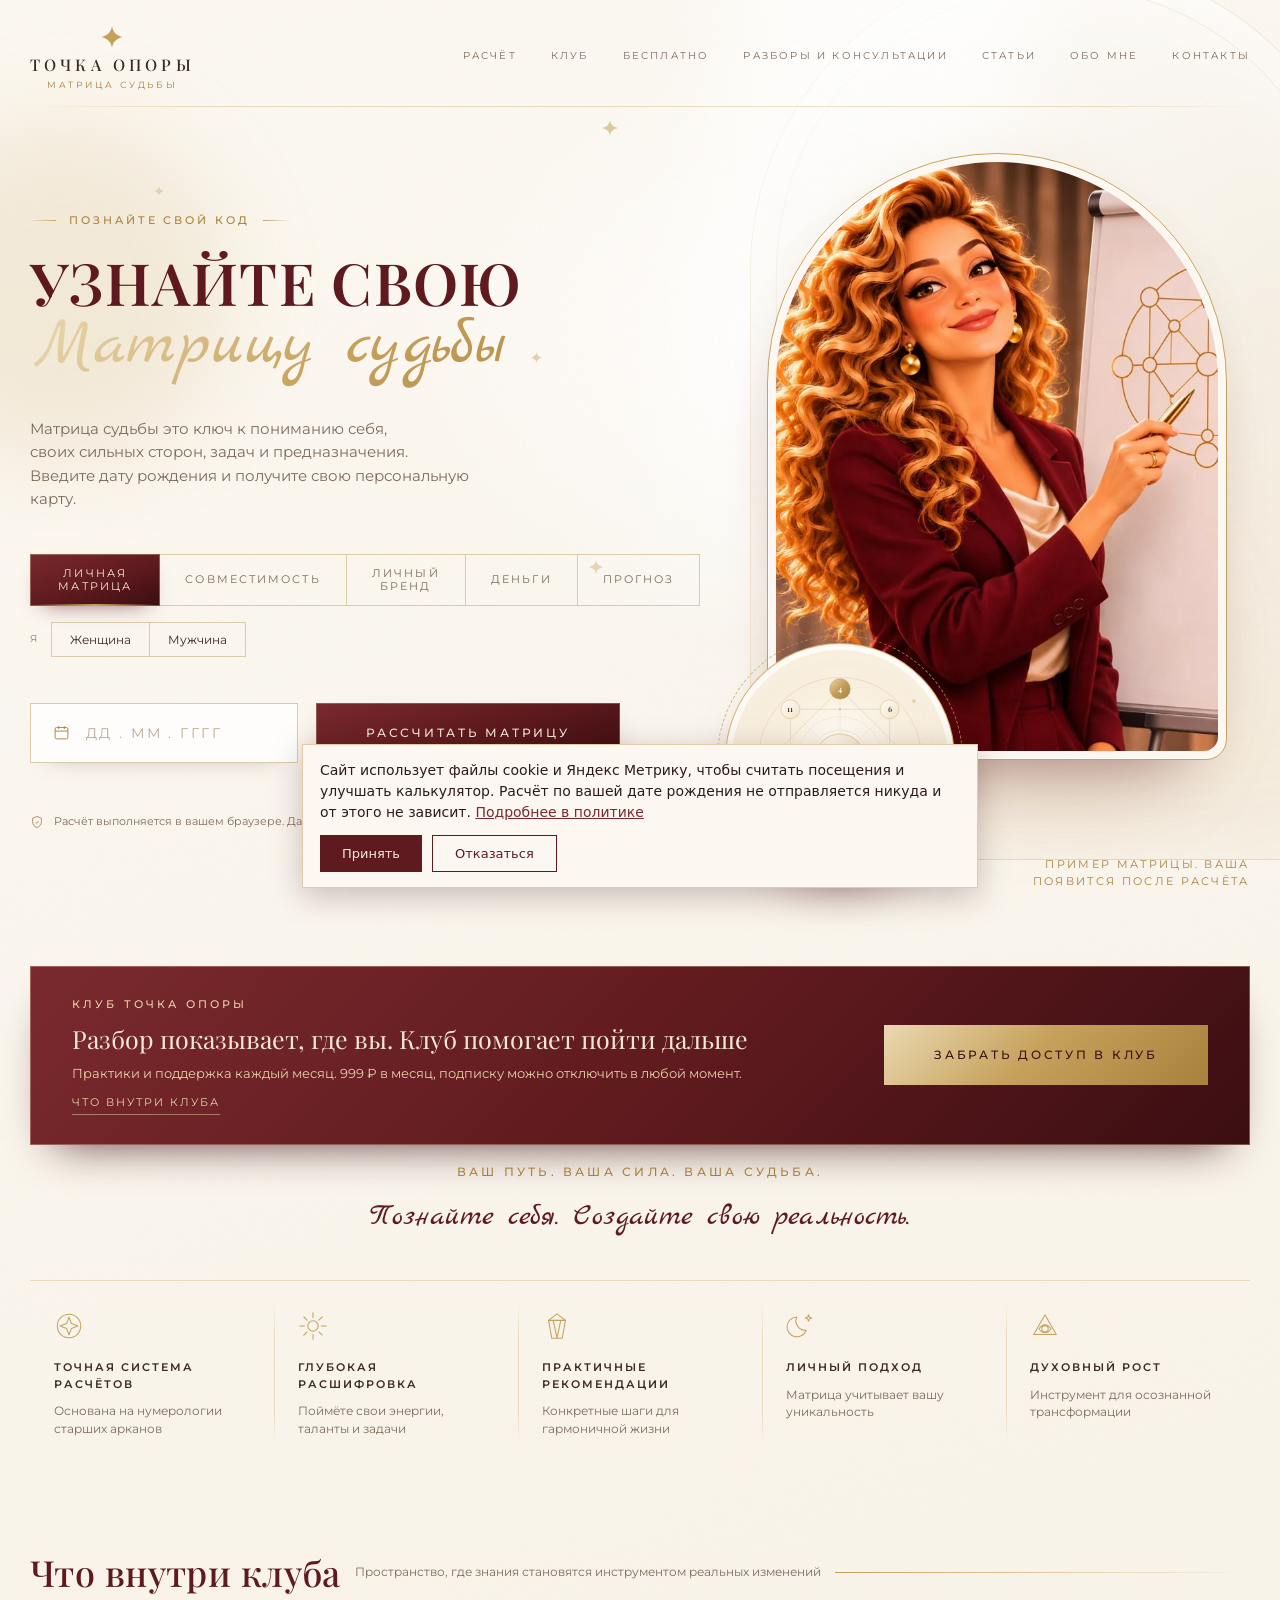
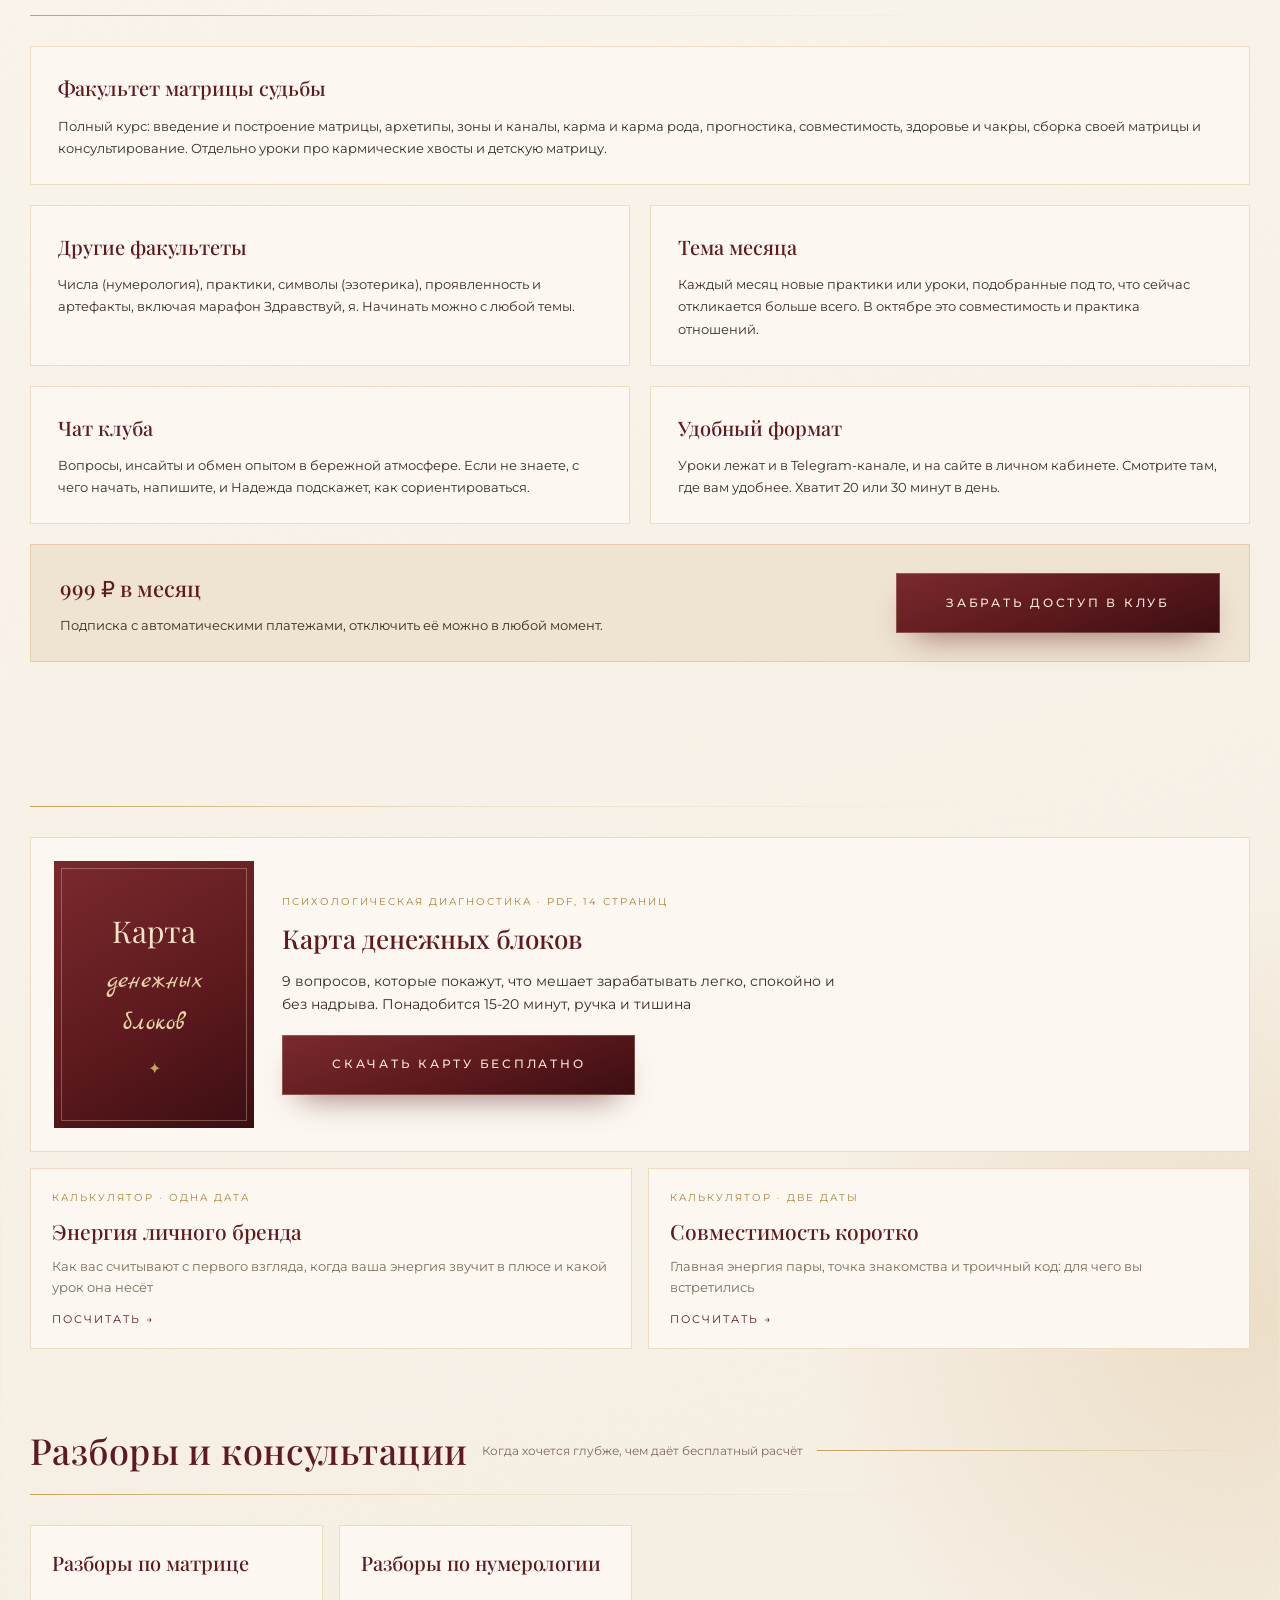
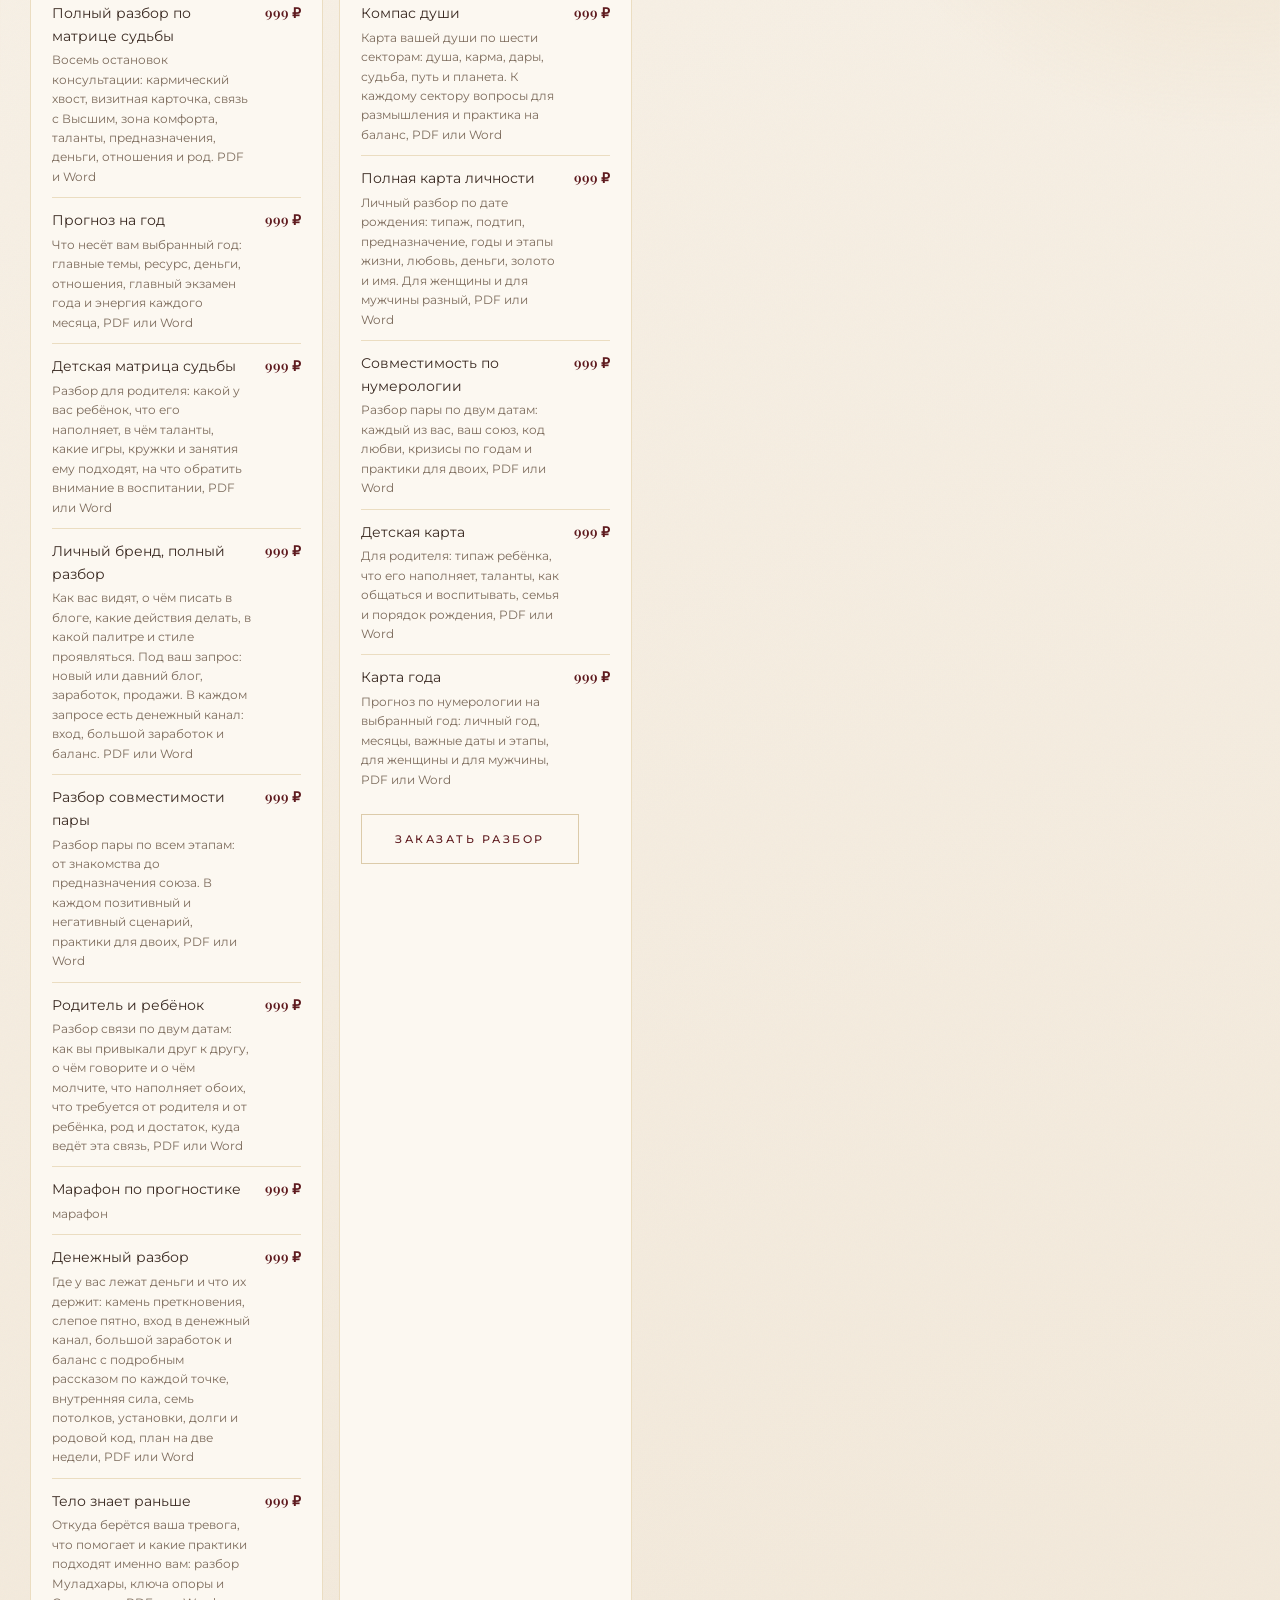
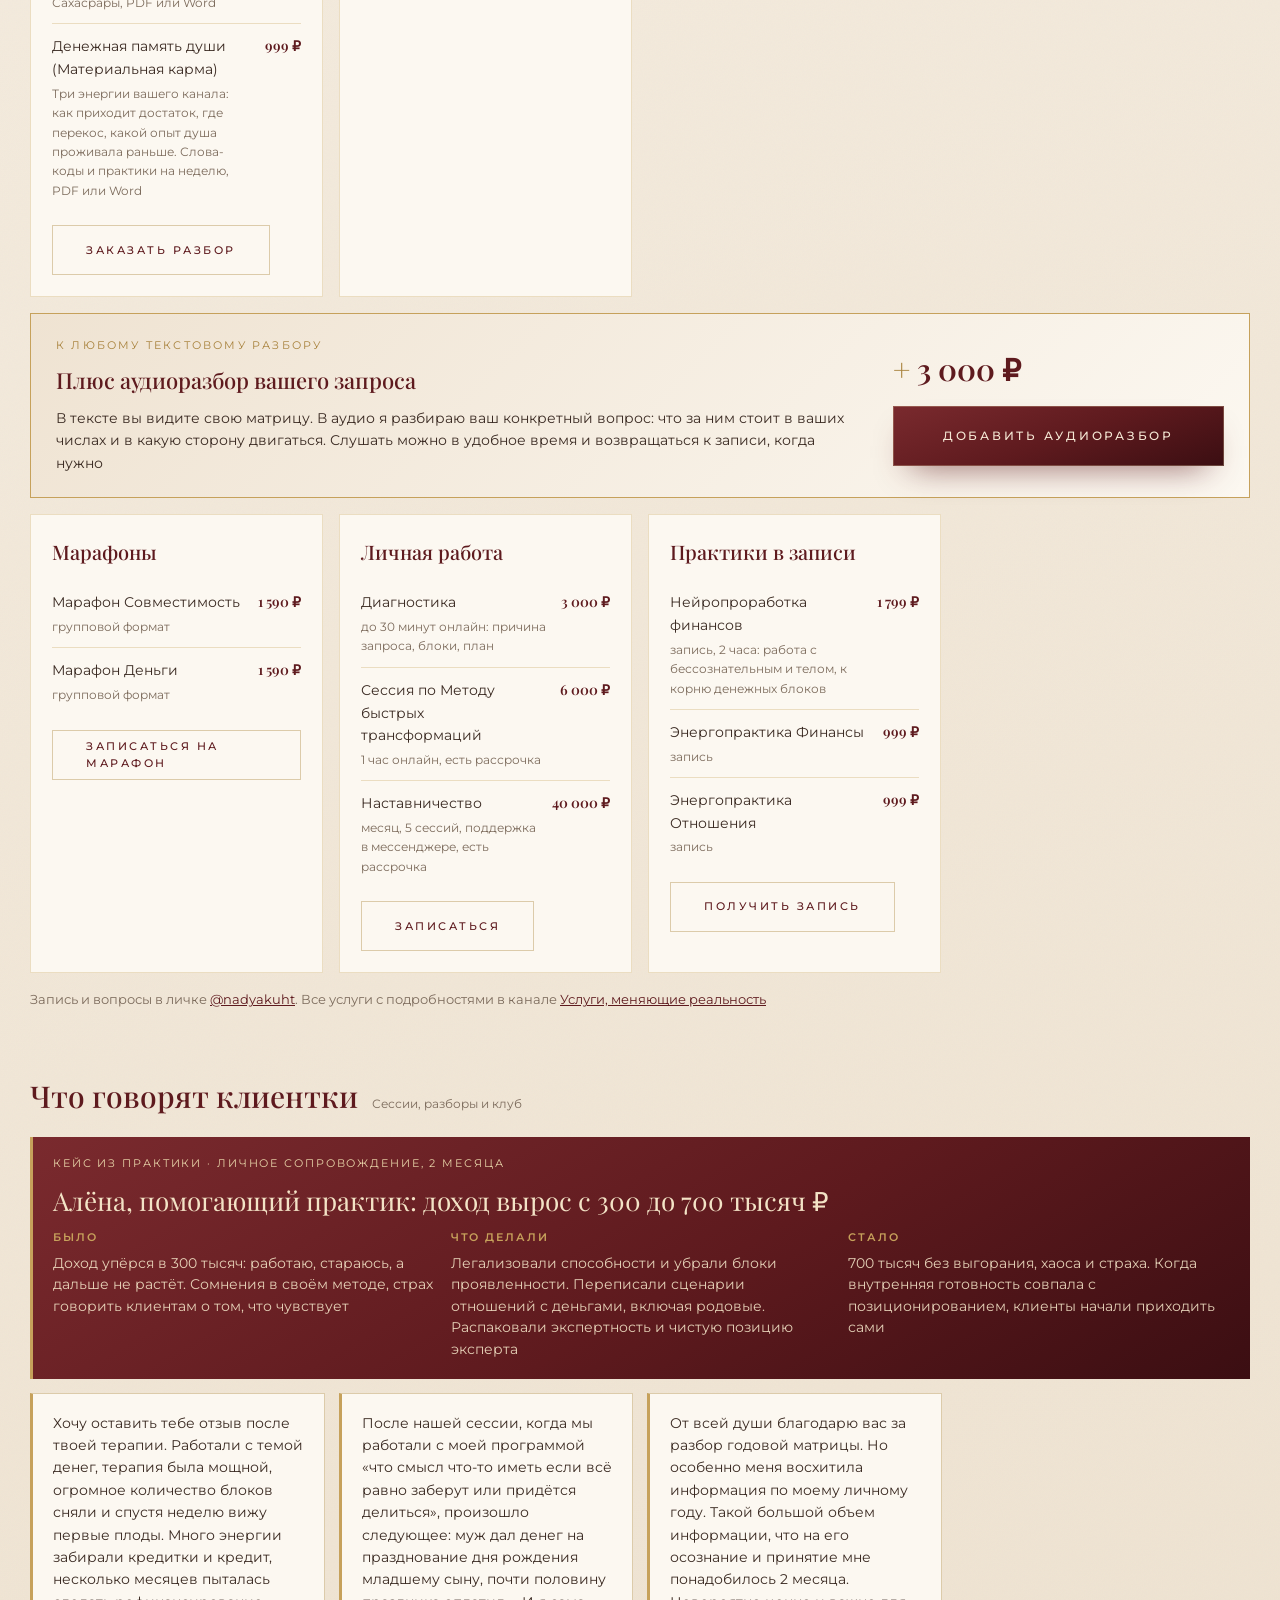
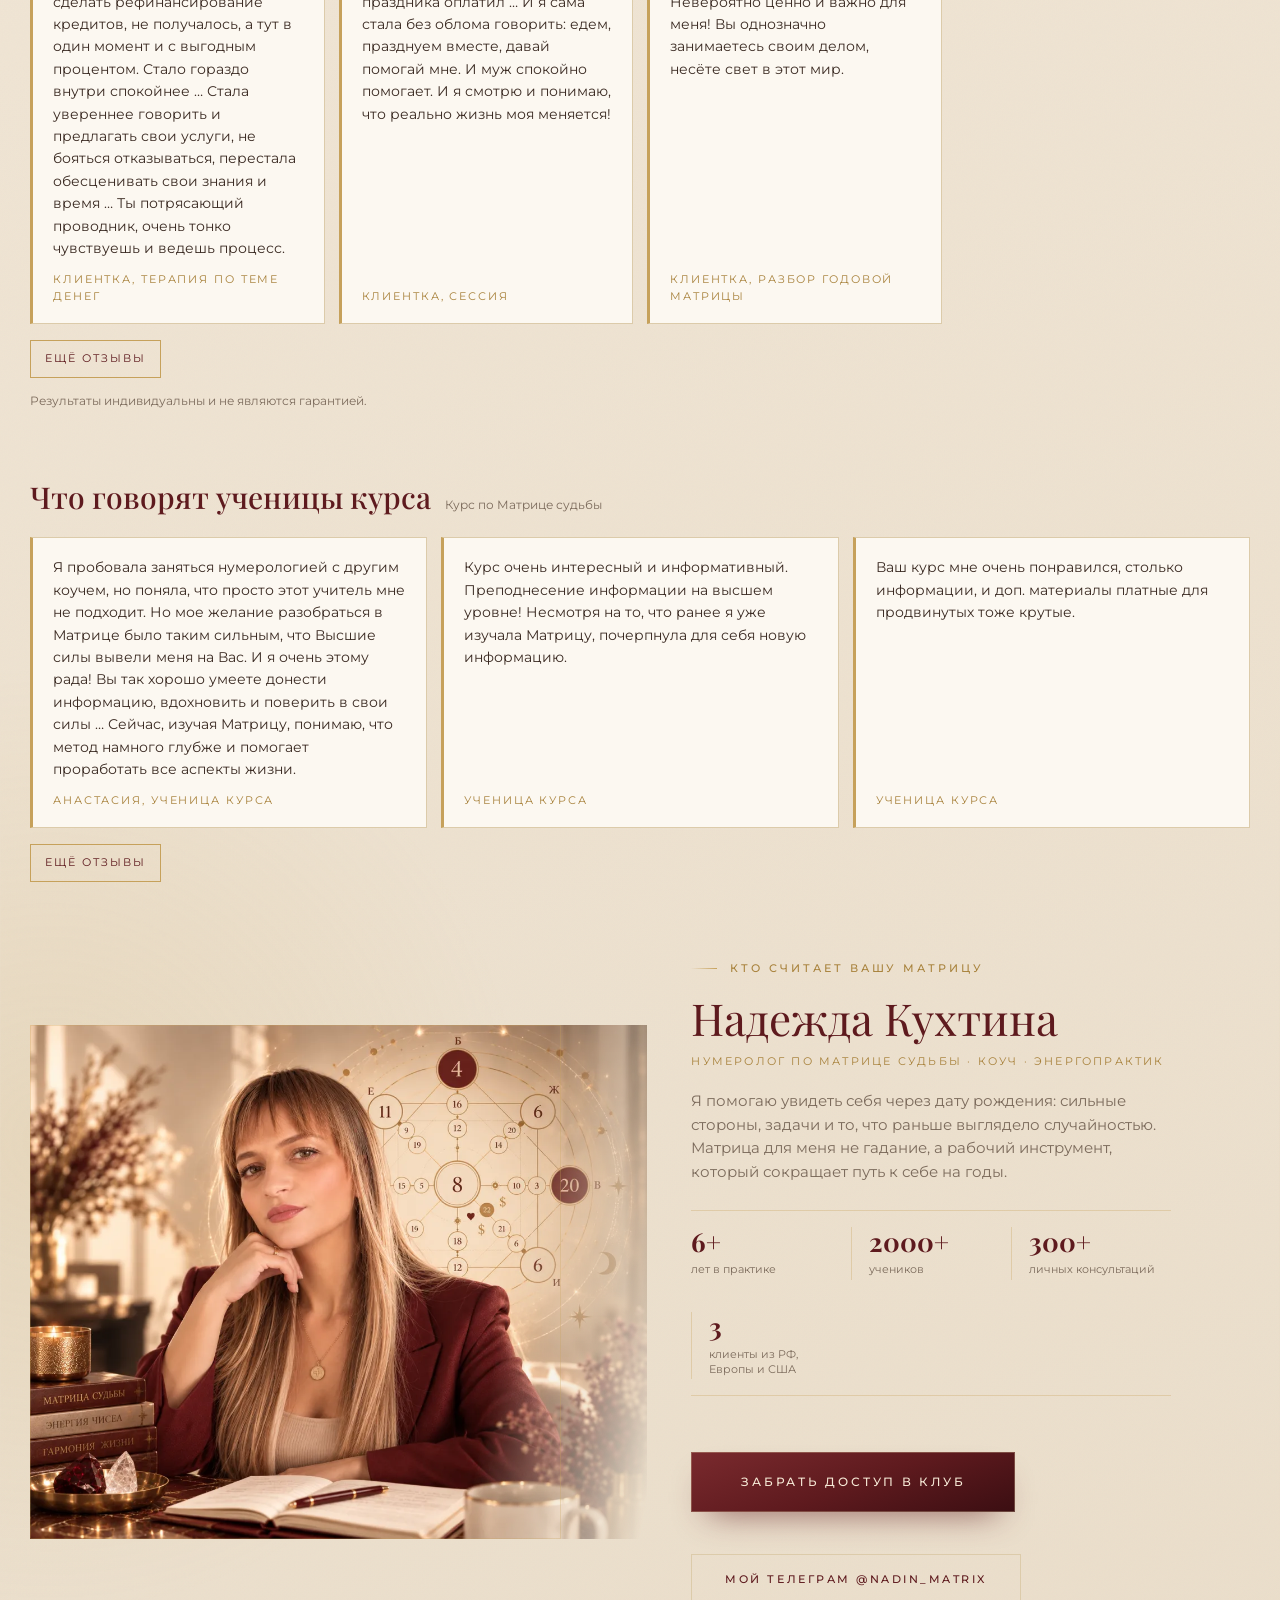
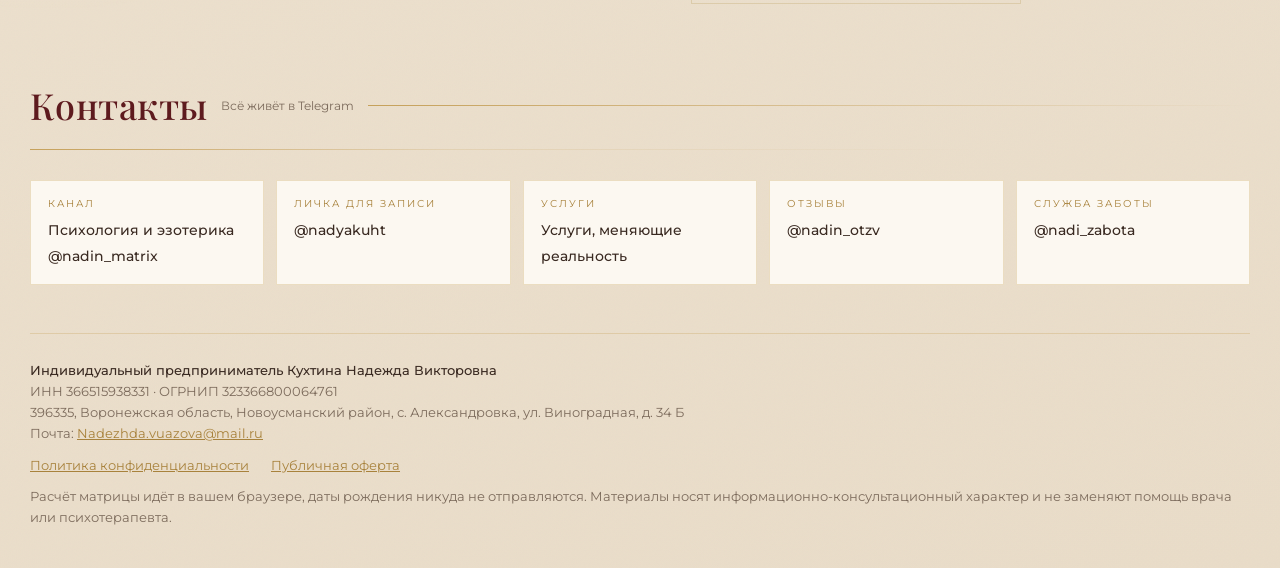
==== commit 929aeb6f: "Вернул вкладку Прогноз, аватар, выбор пола; правки прайса сохранены Co-Authored-By: Claude Sonnet 5." ====
--- a/index.html
+++ b/index.html
@@ -1,2845 +1,3383 @@
-<!DOCTYPE html>
-<html lang="ru">
-<head>
-<meta charset="utf-8">
-<meta name="viewport" content="width=device-width, initial-scale=1">
-<title>Матрица судьбы: бесплатный расчёт по дате рождения</title>
-<meta name="description" content="Рассчитайте свою матрицу судьбы по дате рождения: диаграмма, предназначения, карта здоровья и энергии года. Бесплатно, расчёт идёт прямо в браузере.">
-<link rel="canonical" href="https://matrica.nadezhdakukhtina.ru/">
-<meta property="og:type" content="website">
-<meta property="og:url" content="https://matrica.nadezhdakukhtina.ru/">
-<meta property="og:title" content="Матрица судьбы: бесплатный расчёт по дате рождения">
-<meta property="og:description" content="Диаграмма, предназначения, карта здоровья и энергии года. Введите дату рождения и получите свою карту.">
-<meta property="og:image" content="https://matrica.nadezhdakukhtina.ru/nadezhda.jpg">
-<meta property="og:site_name" content="Точка опоры">
-<meta name="twitter:card" content="summary_large_image">
-<link rel="preconnect" href="https://fonts.googleapis.com">
-<link rel="preconnect" href="https://fonts.gstatic.com" crossorigin>
-<link href="https://fonts.googleapis.com/css2?family=Playfair+Display:wght@400;500;600;700&family=Montserrat:wght@300;400;500;600&family=Marck+Script&display=swap&subset=cyrillic,cyrillic-ext,latin" rel="stylesheet">
-
-<style>
-html,body{margin:0;padding:0;background:#F7F1E8;}
-
-/* ==== СТИЛИ. В Tilda это блоки 1 и 2 из 6, граница — на секции МАТРИЦА ==== */
-.matrix-app{
-  --mx-bg:#F8F3EA;
-  --mx-bg2:#EFE3D2;
-  --mx-card:#FCF8F1;
-  --mx-wine:#5E1A1E;
-  --mx-wine2:#7A2A2E;
-  --mx-wine-dk:#3B0E12;
-  --mx-gold:#C6A15B;
-  --mx-gold-dp:#A8823C;
-  --mx-gold-lt:#E7D3A8;
-  --mx-line:#DCCBAA;
-  --mx-hair:rgba(198,161,91,.32);
-  --mx-ink:#3A2A22;
-  --mx-ink2:#7C6B5C;
-  --mx-grad-gold:linear-gradient(135deg,#EBD9B2 0%,#C6A15B 46%,#A8823C 100%);
-  --mx-serif:'Playfair Display',Georgia,'Times New Roman',serif;
-  --mx-sans:'Montserrat',-apple-system,BlinkMacSystemFont,'Segoe UI',Roboto,sans-serif;
-  --mx-script:'Marck Script','Playfair Display',cursive;
-
-  position:relative;
-  overflow-x:hidden;
-  isolation:isolate;
-  background:
-    radial-gradient(760px 520px at 68% 4%,  rgba(255,255,255,.95) 0%, rgba(255,255,255,0) 62%),
-    radial-gradient(620px 620px at 96% 34%, rgba(214,183,131,.30) 0%, rgba(214,183,131,0) 68%),
-    radial-gradient(720px 720px at 4% 88%,  rgba(198,161,91,.16) 0%, rgba(198,161,91,0) 66%),
-    linear-gradient(163deg,#FCF8F1 0%,#F6EFE4 38%,#EFE4D3 72%,#E9DCC8 100%);
-  color:var(--mx-ink);
-  font-family:var(--mx-sans);
-  font-size:16px;
-  line-height:1.62;
-  -webkit-font-smoothing:antialiased;
-  text-rendering:optimizeLegibility;
-}
-.matrix-app *,.matrix-app *:before,.matrix-app *:after{box-sizing:border-box;}
-.matrix-app p{margin:0 0 14px;}
-.matrix-app h1,.matrix-app h2,.matrix-app h3{margin:0;font-weight:500;font-family:var(--mx-serif);}
-.matrix-app svg{max-width:100%;}
-
-/* ---------- фактура бумаги и световой слой ---------- */
-.matrix-app .mx-grain{
-  position:absolute;inset:0;z-index:0;pointer-events:none;opacity:.5;
-  background-image:url("data:image/svg+xml,%3Csvg xmlns='http://www.w3.org/2000/svg' width='180' height='180'%3E%3Cfilter id='n'%3E%3CfeTurbulence type='fractalNoise' baseFrequency='.85' numOctaves='3'/%3E%3C/filter%3E%3Crect width='180' height='180' filter='url(%23n)' opacity='.05'/%3E%3C/svg%3E");
-}
-.matrix-app .mx-decor{position:absolute;inset:0;z-index:0;pointer-events:none;overflow:hidden;}
-.matrix-app .mx-arch{
-  position:absolute;top:-40px;right:-90px;width:620px;height:900px;
-  border-radius:310px 310px 24px 24px;
-  background:linear-gradient(168deg,rgba(255,255,255,.72),rgba(233,220,200,.30) 46%,rgba(214,183,131,.16));
-  box-shadow:inset 0 0 0 1px rgba(198,161,91,.20), inset 0 0 90px rgba(255,255,255,.55);
-  filter:blur(.4px);
-}
-.matrix-app .mx-arch:after{
-  content:"";position:absolute;inset:26px 26px 0;border-radius:284px 284px 18px 18px;
-  border:1px solid rgba(198,161,91,.16);
-}
-.matrix-app .mx-beam{
-  position:absolute;top:-120px;left:52%;width:300px;height:1100px;transform:rotate(9deg);
-  background:linear-gradient(180deg,rgba(255,255,255,.85),rgba(255,255,255,0) 72%);
-  filter:blur(38px);
-}
-.matrix-app .mx-orb{position:absolute;border-radius:50%;filter:blur(46px);}
-.matrix-app .mx-orb-1{width:340px;height:340px;top:120px;left:-110px;background:rgba(198,161,91,.16);}
-.matrix-app .mx-orb-2{width:280px;height:280px;top:520px;right:6%;background:rgba(180,140,90,.14);}
-
-/* ---------- звёздочки-искры ---------- */
-.matrix-app .mx-spark{position:absolute;color:var(--mx-gold);opacity:.5;line-height:0;}
-.matrix-app .mx-spark svg{display:block;}
-.matrix-app .mx-s1{top:120px;left:47%;width:16px;opacity:.55;}
-.matrix-app .mx-s2{top:352px;left:41.5%;width:11px;opacity:.45;}
-.matrix-app .mx-s3{top:560px;left:46%;width:14px;opacity:.4;}
-.matrix-app .mx-s4{top:186px;left:12%;width:10px;opacity:.35;}
-
-.matrix-app .mx-wrap{max-width:1300px;margin:0 auto;padding:0 30px;position:relative;z-index:2;}
-
-/* ---------- служебные ---------- */
-.matrix-app .mx-eyebrow{
-  font-size:10.5px;letter-spacing:.28em;text-transform:uppercase;color:var(--mx-gold-dp);
-  font-weight:500;display:flex;align-items:center;gap:13px;
-}
-.matrix-app .mx-eyebrow:before,.matrix-app .mx-eyebrow:after{
-  content:"";height:1px;width:26px;flex-shrink:0;
-  background:linear-gradient(90deg,rgba(198,161,91,0),var(--mx-gold));
-}
-.matrix-app .mx-eyebrow:after{background:linear-gradient(90deg,var(--mx-gold),rgba(198,161,91,0));}
-.matrix-app .mx-eyebrow.mx-solo:after{display:none;}
-.matrix-app .mx-star{width:12px;height:12px;fill:var(--mx-gold);flex-shrink:0;}
-
-/* ---------- шапка ---------- */
-.matrix-app .mx-top{
-  display:flex;align-items:center;justify-content:space-between;gap:24px;
-  padding:26px 0 16px;position:relative;
-}
-.matrix-app .mx-top:after{
-  content:"";position:absolute;left:0;right:0;bottom:0;height:1px;
-  background:linear-gradient(90deg,rgba(198,161,91,0),var(--mx-hair) 12%,var(--mx-hair) 88%,rgba(198,161,91,0));
-}
-.matrix-app .mx-logo{text-align:center;line-height:1.25;}
-.matrix-app .mx-logo svg{width:22px;height:22px;fill:var(--mx-gold);margin-bottom:2px;}
-.matrix-app .mx-logo-name{
-  font-family:var(--mx-serif);font-size:16px;letter-spacing:.26em;color:var(--mx-ink);
-  text-transform:uppercase;font-weight:500;
-}
-.matrix-app .mx-logo-sub{font-size:8.5px;letter-spacing:.34em;color:var(--mx-gold-dp);text-transform:uppercase;margin-top:5px;}
-.matrix-app .mx-nav{display:flex;gap:34px;flex-wrap:wrap;}
-.matrix-app .mx-nav a{
-  font-size:10px;letter-spacing:.22em;text-transform:uppercase;color:var(--mx-ink2);
-  text-decoration:none;position:relative;padding-bottom:5px;transition:color .3s;
-}
-.matrix-app .mx-nav a:after{
-  content:"";position:absolute;left:50%;right:50%;bottom:0;height:1px;
-  background:var(--mx-gold);transition:left .3s,right .3s;
-}
-.matrix-app .mx-nav a:hover{color:var(--mx-wine);}
-.matrix-app .mx-nav a:hover:after{left:0;right:0;}
-
-/* ---------- вертикальная надпись слева ---------- */
-.matrix-app .mx-rail{
-  position:absolute;left:12px;top:210px;z-index:3;
-  display:flex;flex-direction:column;align-items:center;gap:26px;
-}
-.matrix-app .mx-rail b{
-  writing-mode:vertical-rl;transform:rotate(180deg);font-weight:400;
-  font-size:9px;letter-spacing:.44em;text-transform:uppercase;color:var(--mx-gold-dp);opacity:.85;
-}
-.matrix-app .mx-rail em{
-  width:34px;height:34px;border-radius:50%;border:1px solid var(--mx-hair);
-  display:flex;align-items:center;justify-content:center;font-style:normal;
-  font-family:var(--mx-serif);font-size:11px;color:var(--mx-gold-dp);
-}
-
-/* ---------- первый экран ---------- */
-.matrix-app .mx-hero{display:grid;grid-template-columns:1.14fr .86fr;gap:44px;align-items:center;padding:46px 0 30px;}
-.matrix-app .mx-h1{
-  font-size:clamp(38px,4.55vw,64px);line-height:1;letter-spacing:.022em;text-transform:uppercase;
-  color:var(--mx-wine);font-weight:600;margin:24px 0 0;
-}
-.matrix-app .mx-h1-script{
-  display:block;font-family:var(--mx-script);font-size:clamp(42px,5.2vw,74px);
-  text-transform:none;letter-spacing:0;font-weight:400;line-height:1.14;
-  /* background-clip:text красит только внутри блока, поэтому под хвостики
-     у, ц, б нужен запас снизу — иначе они обрезаются */
-  padding:.05em .12em .5em 0;
-  margin:-.08em 0 -.46em .06em;
-  background:var(--mx-grad-gold);-webkit-background-clip:text;background-clip:text;color:transparent;
-}
-.matrix-app .mx-lead{max-width:452px;font-size:14.5px;color:var(--mx-ink2);margin-top:30px;}
-.matrix-app .mx-tabs{display:inline-flex;margin-top:28px;}
-.matrix-app .mx-tab{
-  appearance:none;border:0;cursor:pointer;background:transparent;
-  font-family:var(--mx-sans);font-size:10.5px;letter-spacing:.2em;text-transform:uppercase;
-  color:var(--mx-ink2);padding:13px 26px;position:relative;transition:color .3s;
-  box-shadow:inset 0 0 0 1px var(--mx-line);
-}
-.matrix-app .mx-tab + .mx-tab{margin-left:-1px;}
-.matrix-app .mx-tab:hover{color:var(--mx-ink);}
-.matrix-app .mx-tab.is-on{
-  color:#F6E9D6 !important;
-  background:linear-gradient(160deg,var(--mx-wine2),var(--mx-wine) 55%,var(--mx-wine-dk));
-  box-shadow:inset 0 0 0 1px rgba(231,211,168,.35), 0 10px 22px -14px rgba(94,26,30,.8);
-  z-index:1;
-}
-.matrix-app .mx-form{display:flex;gap:18px;flex-wrap:wrap;margin-top:22px;align-items:flex-end;}
-.matrix-app .mx-fieldwrap{display:flex;flex-direction:column;gap:9px;}
-.matrix-app .mx-fcap{font-size:9.5px;letter-spacing:.2em;text-transform:uppercase;color:var(--mx-gold-dp);display:none;}
-.matrix-app.is-pair .mx-fcap{display:block;}
-.matrix-app .mx-wrap2{display:none;}
-.matrix-app.is-pair .mx-wrap2{display:flex;}
-.matrix-app.is-pair .mx-hide-pair{display:none;}
-.matrix-app .mx-field{
-  position:relative;background:rgba(255,255,255,.78);border:1px solid var(--mx-line);
-  display:flex;align-items:center;gap:14px;padding:0 22px;min-width:252px;height:60px;
-  box-shadow:inset 0 1px 0 rgba(255,255,255,.9), 0 12px 26px -22px rgba(58,42,34,.5);
-  transition:border-color .3s,box-shadow .3s;
-}
-.matrix-app .mx-field:focus-within{
-  border-color:var(--mx-gold);
-  box-shadow:inset 0 1px 0 rgba(255,255,255,.9), 0 0 0 3px rgba(198,161,91,.14);
-}
-.matrix-app .mx-field svg{width:17px;height:17px;fill:none;stroke:var(--mx-gold-dp);stroke-width:1.3;flex-shrink:0;}
-.matrix-app .mx-field input{
-  border:0;background:transparent;outline:none;width:100%;height:100%;
-  font-family:var(--mx-sans);font-size:13.5px;letter-spacing:.18em;color:var(--mx-ink);
-}
-.matrix-app .mx-field input::placeholder{color:#BCAB92;letter-spacing:.18em;}
-.matrix-app .mx-btn{
-  position:relative;overflow:hidden;
-  display:inline-flex;align-items:center;justify-content:center;height:60px;padding:0 50px;
-  background:linear-gradient(160deg,var(--mx-wine2),var(--mx-wine) 52%,var(--mx-wine-dk));
-  color:#F6E9D6 !important;border:0;cursor:pointer;
-  font-family:var(--mx-sans);font-size:11.5px;font-weight:500;letter-spacing:.24em;text-transform:uppercase;
-  text-decoration:none;transition:box-shadow .35s,transform .35s;
-  box-shadow:0 16px 34px -18px rgba(94,26,30,.8), inset 0 0 0 1px rgba(231,211,168,.28);
-}
-.matrix-app .mx-btn:before{
-  content:"";position:absolute;top:0;left:-120%;width:60%;height:100%;
-  background:linear-gradient(100deg,rgba(255,255,255,0),rgba(255,235,200,.24),rgba(255,255,255,0));
-  transition:left .75s ease;
-}
-.matrix-app .mx-btn:hover{box-shadow:0 20px 40px -18px rgba(94,26,30,.9), inset 0 0 0 1px rgba(231,211,168,.5);}
-.matrix-app .mx-btn:hover:before{left:130%;}
-.matrix-app .mx-btn-ghost{
-  background:transparent;color:var(--mx-wine) !important;height:50px;padding:0 34px;font-size:10.5px;
-  box-shadow:inset 0 0 0 1px var(--mx-line);
-}
-.matrix-app .mx-btn-ghost:hover{box-shadow:inset 0 0 0 1px var(--mx-gold);background:rgba(198,161,91,.09);}
-.matrix-app .mx-safe{display:flex;align-items:center;gap:10px;margin-top:20px;font-size:11px;color:var(--mx-ink2);}
-.matrix-app .mx-safe svg{width:14px;height:14px;fill:none;stroke:var(--mx-gold-dp);stroke-width:1.4;flex-shrink:0;}
-.matrix-app .mx-err{color:#9A2B2B;font-size:12px;margin-top:14px;min-height:16px;}
-
-.matrix-app .mx-motto{text-align:center;margin:18px 0 38px;position:relative;z-index:2;}
-.matrix-app .mx-motto b{
-  display:block;font-weight:500;font-size:11.5px;letter-spacing:.28em;text-transform:uppercase;
-  color:var(--mx-gold-dp);
-}
-.matrix-app .mx-motto em{
-  display:block;font-family:var(--mx-script);font-style:normal;font-size:30px;color:var(--mx-wine);margin-top:12px;
-}
-
-/* ---------- герой: карточка энергии ---------- */
-.matrix-app .mx-hero-art{position:relative;}
-.matrix-app .mx-energy-card{
-  position:relative;z-index:4;max-width:344px;margin:-56px 0 0 auto;
-  background:var(--mx-card);padding:26px 28px 24px;
-  border:1px solid var(--mx-line);
-  box-shadow:0 30px 60px -34px rgba(94,26,30,.38), inset 0 0 0 1px rgba(255,255,255,.7);
-}
-.matrix-app .mx-energy-card:before{
-  content:"";position:absolute;inset:6px;border:1px solid rgba(198,161,91,.22);pointer-events:none;
-}
-.matrix-app .mx-seal{
-  position:absolute;top:-24px;right:22px;width:56px;height:56px;border-radius:50%;
-  background:var(--mx-grad-gold);display:flex;align-items:center;justify-content:center;
-  box-shadow:0 12px 24px -12px rgba(120,90,40,.7), inset 0 1px 2px rgba(255,255,255,.6);
-}
-.matrix-app .mx-seal svg{width:22px;height:22px;fill:#FBF4E6;}
-.matrix-app .mx-energy-card .mx-eyebrow{margin-bottom:16px;}
-.matrix-app .mx-energy-num{
-  font-family:var(--mx-serif);color:var(--mx-wine);
-  display:flex;align-items:baseline;gap:11px;flex-wrap:wrap;line-height:1.15;
-}
-.matrix-app .mx-energy-num b{font-size:34px;font-weight:600;letter-spacing:.04em;}
-.matrix-app .mx-energy-num b:after{content:"·";margin-left:11px;color:var(--mx-gold);font-weight:400;}
-.matrix-app .mx-energy-num span{font-size:23px;font-weight:500;}
-.matrix-app .mx-energy-txt{font-size:13px;color:var(--mx-ink2);margin-top:9px;}
-.matrix-app .mx-energy-link{
-  display:flex;align-items:center;justify-content:space-between;gap:10px;
-  margin-top:18px;padding-top:14px;border-top:1px solid var(--mx-hair);
-  font-size:10px;letter-spacing:.22em;text-transform:uppercase;
-  color:var(--mx-gold-dp) !important;text-decoration:none;
-}
-.matrix-app .mx-energy-link:hover{color:var(--mx-wine) !important;}
-
-/* ---------- лента преимуществ ---------- */
-.matrix-app .mx-feats{
-  display:grid;grid-template-columns:repeat(5,1fr);gap:0;position:relative;z-index:2;
-  border-top:1px solid var(--mx-hair);
-}
-.matrix-app .mx-feat{padding:30px 24px 26px;position:relative;}
-.matrix-app .mx-feat + .mx-feat:before{
-  content:"";position:absolute;left:0;top:22px;bottom:22px;width:1px;
-  background:linear-gradient(180deg,rgba(198,161,91,0),var(--mx-hair) 25%,var(--mx-hair) 75%,rgba(198,161,91,0));
-}
-.matrix-app .mx-feat-ic{height:34px;margin-bottom:15px;}
-.matrix-app .mx-feat-ic svg{width:30px;height:30px;fill:none;stroke:var(--mx-gold);stroke-width:1.1;stroke-linecap:round;stroke-linejoin:round;}
-.matrix-app .mx-feat-t{font-size:10.5px;letter-spacing:.19em;text-transform:uppercase;font-weight:600;color:var(--mx-ink);line-height:1.6;}
-.matrix-app .mx-feat-d{font-size:11.5px;color:var(--mx-ink2);margin-top:10px;line-height:1.55;}
-
-/* ---------- секции результата ---------- */
-.matrix-app .mx-result{display:none;padding:10px 0 64px;position:relative;z-index:2;}
-.matrix-app .mx-result.is-on{display:block;}
-@keyframes mxFade{from{opacity:0;transform:translateY(14px)}to{opacity:1;transform:none}}
-
-/* ---------- анимация ----------
-   Только прозрачность и трансформации: их браузер считает на видеокарте,
-   поэтому на телефоне не тормозит даже на 64 бусинах соляра. */
-@keyframes mxDraw{ to{ stroke-dashoffset:0; } }
-@keyframes mxPop{
-  from{ opacity:0; transform:translate(-50%,-50%) scale(.55); }
-  to  { opacity:1; transform:translate(-50%,-50%) scale(1); }
-}
-@keyframes mxRing{ from{ opacity:0; transform:scale(.93) rotate(-7deg); } to{ opacity:1; transform:none; } }
-@keyframes mxUp{ from{ opacity:0; transform:translateY(16px); } to{ opacity:1; transform:none; } }
-/* Отдельный кадр для подписей: они центрируются сдвигом на половину своего
-   размера, и обычный mxUp в конце обнулял бы этот сдвиг — подписи уезжали. */
-@keyframes mxUpC{
-  from{ opacity:0; transform:translate(-50%,calc(-50% + 14px)); }
-  to  { opacity:1; transform:translate(-50%,-50%); }
-}
-@keyframes mxBreath{ 0%,100%{ opacity:.5; } 50%{ opacity:1; } }
-
-/* диаграмма собирается: сначала прорисовываются золотые линии */
-.matrix-app .mx-matrix.is-anim svg .mx-draw{
-  stroke-dasharray:1500; stroke-dashoffset:1500;
-  animation:mxDraw .85s cubic-bezier(.55,.1,.3,1) forwards;
-}
-.matrix-app .mx-matrix.is-anim svg .mx-draw-2{ animation-delay:.14s; }
-.matrix-app .mx-matrix.is-anim svg .mx-draw-3{ animation-delay:.28s; animation-duration:.6s; }
-/* затем круги волной от центра наружу, задержка у каждого своя */
-.matrix-app .mx-matrix.is-anim .mx-node{
-  opacity:0; animation:mxPop .5s cubic-bezier(.2,.9,.3,1.2) var(--mx-d,.4s) forwards;
-}
-/* и в конце цифры, буквы и значки */
-.matrix-app .mx-matrix.is-anim svg text{ opacity:0; animation:mxUp .5s ease .74s forwards; }
-.matrix-app .mx-matrix.is-anim .mx-ltr,
-.matrix-app .mx-matrix.is-anim .mx-glyph{ opacity:0; animation:mxUpC .5s ease .74s forwards; }
-
-/* кольцо соляра раскрывается вместе с остальной диаграммой */
-.matrix-app .mx-matrix.is-anim svg .mx-ring-g{
-  transform-box:view-box; transform-origin:300px 300px;
-  animation:mxRing .7s cubic-bezier(.2,.8,.3,1) both;
-}
-
-/* секции результата проявляются при прокрутке; класс ставит скрипт,
-   поэтому без него страница остаётся видимой */
-.matrix-app.has-reveal .mx-result .mx-sec{ opacity:0; }
-.matrix-app.has-reveal .mx-result .mx-sec.is-in{ animation:mxUp .6s ease forwards; }
-
-/* мягкое дыхание свечения вокруг центра */
-.matrix-app .mx-matrix-outer:before{ animation:mxBreath 7s ease-in-out infinite; }
-.matrix-app .mx-sec{margin-top:62px;}
-.matrix-app .mx-sec-h{display:flex;align-items:center;gap:14px;flex-wrap:wrap;margin-bottom:14px;}
-.matrix-app .mx-sec-h h2{font-size:clamp(25px,3.1vw,36px);color:var(--mx-wine);letter-spacing:.012em;}
-.matrix-app .mx-sec-h .mx-sec-note{font-size:12px;color:var(--mx-ink2);}
-.matrix-app .mx-rule{
-  height:1px;margin-bottom:30px;
-  background:linear-gradient(90deg,var(--mx-gold),rgba(198,161,91,.22) 34%,rgba(198,161,91,0) 78%);
-}
-
-/* паспорт расчёта */
-.matrix-app .mx-passport{
-  position:relative;background:var(--mx-card);border:1px solid var(--mx-line);padding:30px 34px;
-  display:grid;grid-template-columns:repeat(auto-fit,minmax(214px,1fr));gap:24px 34px;
-  box-shadow:0 26px 54px -40px rgba(58,42,34,.5);
-}
-.matrix-app .mx-passport:before{content:"";position:absolute;inset:6px;border:1px solid rgba(198,161,91,.18);pointer-events:none;}
-.matrix-app .mx-main-energy{
-  position:relative;display:flex;align-items:center;gap:32px;flex-wrap:wrap;
-  background:var(--mx-card);border:1px solid var(--mx-line);padding:32px 36px;
-  box-shadow:0 26px 54px -40px rgba(58,42,34,.5);
-}
-.matrix-app .mx-main-energy:before{content:"";position:absolute;inset:6px;border:1px solid rgba(198,161,91,.18);pointer-events:none;}
-.matrix-app .mx-me-disc{
-  width:104px;height:104px;border-radius:50%;flex-shrink:0;
-  display:flex;align-items:center;justify-content:center;
-  font-family:var(--mx-serif);font-size:40px;font-weight:600;color:var(--mx-wine);
-  background:radial-gradient(circle at 34% 28%,#FFFEFA,#F6EAD2 58%,#E4CB9B 100%);
-  box-shadow:inset 0 0 0 1px var(--mx-gold), 0 0 0 5px rgba(255,255,255,.6),
-             0 0 0 6.5px rgba(198,161,91,.4), 0 16px 34px -16px rgba(120,90,40,.6);
-}
-.matrix-app .mx-me-body{flex:1 1 260px;min-width:0;}
-.matrix-app .mx-me-name{font-family:var(--mx-serif);font-size:clamp(24px,3vw,32px);color:var(--mx-wine);margin-top:11px;}
-.matrix-app .mx-me-txt{font-size:14px;color:var(--mx-ink2);margin-top:10px;max-width:520px;}
-.matrix-app .mx-me-boost{
-  margin-top:14px;padding-top:13px;border-top:1px solid var(--mx-hair);
-  font-size:13px;color:var(--mx-ink2);max-width:560px;
-}
-.matrix-app .mx-me-boost b{
-  display:block;font-size:9.5px;letter-spacing:.21em;text-transform:uppercase;
-  color:var(--mx-gold-dp);font-weight:600;margin-bottom:6px;
-}
-.matrix-app .mx-two{display:grid;grid-template-columns:repeat(2,1fr);gap:26px;margin-top:26px;}
-.matrix-app .mx-card{
-  position:relative;background:var(--mx-card);border:1px solid var(--mx-line);padding:26px 28px;
-  box-shadow:0 24px 50px -42px rgba(58,42,34,.55);
-}
-.matrix-app .mx-card:before{content:"";position:absolute;inset:6px;border:1px solid rgba(198,161,91,.16);pointer-events:none;}
-.matrix-app .mx-card-cap{font-size:9.5px;letter-spacing:.21em;text-transform:uppercase;color:var(--mx-gold-dp);}
-.matrix-app .mx-card-h{display:flex;align-items:baseline;gap:12px;flex-wrap:wrap;margin-top:13px;}
-.matrix-app .mx-card-num{font-family:var(--mx-serif);font-size:33px;font-weight:600;color:var(--mx-wine);line-height:1;}
-.matrix-app .mx-card-name{font-family:var(--mx-serif);font-size:21px;color:var(--mx-wine);}
-.matrix-app .mx-card-txt{font-size:13.5px;color:var(--mx-ink2);margin-top:11px;}
-.matrix-app .mx-yr{display:grid;grid-template-columns:repeat(3,1fr);gap:0;margin-top:16px;
-  border-top:1px solid var(--mx-hair);}
-.matrix-app .mx-yr div{padding:15px 12px 0 0;position:relative;}
-.matrix-app .mx-yr div + div{padding-left:14px;}
-.matrix-app .mx-yr div + div:before{content:"";position:absolute;left:0;top:15px;bottom:4px;width:1px;background:var(--mx-hair);}
-.matrix-app .mx-yr b{display:block;font-family:var(--mx-serif);font-size:27px;color:var(--mx-wine);line-height:1;
-  font-variant-numeric:tabular-nums;}
-.matrix-app .mx-yr i{display:block;font-style:normal;font-family:var(--mx-serif);font-size:14px;color:var(--mx-ink);margin-top:6px;}
-.matrix-app .mx-yr span{display:block;font-size:9.5px;letter-spacing:.17em;text-transform:uppercase;color:var(--mx-gold-dp);margin-top:7px;}
-.matrix-app .mx-card-w{
-  margin-top:14px;padding-top:13px;border-top:1px solid var(--mx-hair);
-  font-size:12.5px;color:var(--mx-ink2);
-}
-.matrix-app .mx-card-w b{
-  display:block;font-size:9.5px;letter-spacing:.21em;text-transform:uppercase;
-  color:var(--mx-gold-dp);font-weight:600;margin-bottom:6px;
-}
-.matrix-app .mx-card-note{
-  display:inline-block;margin-top:13px;font-size:9.5px;letter-spacing:.18em;text-transform:uppercase;
-  color:var(--mx-gold-dp);border:1px solid var(--mx-hair);padding:5px 12px;
-}
-.matrix-app .mx-pp-k{font-size:9.5px;letter-spacing:.21em;text-transform:uppercase;color:var(--mx-gold-dp);}
-.matrix-app .mx-pp-v{font-family:var(--mx-serif);font-size:20px;color:var(--mx-ink);margin-top:6px;}
-.matrix-app .mx-pp-v small{font-family:var(--mx-sans);font-size:12px;color:var(--mx-ink2);letter-spacing:.04em;}
-
-/* ---------- премиальные акценты ----------
-   Всё держится на прозрачности, тенях и псевдоэлементах. Сами узлы
-   диаграммы не трогаем: у них центрирующий сдвиг translate(-50%,-50%),
-   и любая анимация самого узла его обнулит — круги разъедутся. */
-
-/* золотая искра один раз пробегает по главным энергиям, когда они проявились */
-@keyframes mxSheen{
-  0%  { opacity:0; transform:translate(-115%,-115%); }
-  14% { opacity:1; }
-  72% { opacity:0; transform:translate(115%,115%); }
-  100%{ opacity:0; transform:translate(115%,115%); }
-}
-.matrix-app .mx-n-c,.matrix-app .mx-n-o,.matrix-app .mx-n-k{ overflow:hidden; }
-.matrix-app .mx-matrix.is-anim .mx-n-c:after,
-.matrix-app .mx-matrix.is-anim .mx-n-o:after,
-.matrix-app .mx-matrix.is-anim .mx-n-k:after{
-  content:"";position:absolute;inset:-55%;pointer-events:none;opacity:0;
-  background:linear-gradient(104deg,rgba(255,255,255,0) 40%,rgba(255,243,214,.55) 50%,rgba(255,255,255,0) 60%);
-  animation:mxSheen 1.6s ease-out 1.02s both;
-}
-.matrix-app .mx-matrix.is-anim .mx-n-c:after{ animation-delay:.92s; }
-.matrix-app .mx-matrix.is-anim .mx-n-k:after{ animation-delay:1.14s; }
-
-/* очень медленный золотой ореол вокруг центра: два светлых сгустка
-   обходят круг за три четверти минуты, глаз ловит движение не сразу */
-@keyframes mxHalo{ to{ transform:translate(-50%,-50%) rotate(360deg); } }
-.matrix-app .mx-matrix-outer:after{
-  content:"";position:absolute;left:50%;top:50%;z-index:0;pointer-events:none;
-  width:min(640px,68%);aspect-ratio:1;border-radius:50%;
-  transform:translate(-50%,-50%);
-  background:conic-gradient(from 0deg,
-    rgba(198,161,91,0) 0deg,rgba(198,161,91,.16) 44deg,rgba(198,161,91,0) 104deg,
-    rgba(198,161,91,0) 186deg,rgba(198,161,91,.11) 230deg,rgba(198,161,91,0) 292deg);
-  -webkit-mask:radial-gradient(circle,transparent 57%,#000 60%,#000 71%,transparent 74%);
-          mask:radial-gradient(circle,transparent 57%,#000 60%,#000 71%,transparent 74%);
-  animation:mxHalo 46s linear infinite;
-}
-
-/* золотая черта у заголовка секции прочерчивается слева направо */
-@keyframes mxRule{ from{ transform:scaleX(0); } to{ transform:scaleX(1); } }
-.matrix-app .mx-sec-h:after{
-  /* basis 0 и min-width 0: если заголовок с подписью занял всю строку,
-     черта просто сожмётся в ноль и не уедет на отдельную строку */
-  content:"";flex:1 1 0;min-width:0;height:1px;transform-origin:left center;
-  background:linear-gradient(90deg,var(--mx-gold),rgba(198,161,91,0));
-}
-.matrix-app.has-reveal .mx-result .mx-sec.is-in .mx-sec-h:after{
-  animation:mxRule 1.15s cubic-bezier(.2,.8,.3,1) .12s both;
-}
-
-/* строки карты здоровья выходят каскадом сверху вниз */
-@keyframes mxRow{ from{ opacity:0; transform:translateY(9px); } to{ opacity:1; transform:none; } }
-.matrix-app.has-reveal .mx-sec.is-in #mxHealth tbody tr{ opacity:0; animation:mxRow .5s ease both; }
-.matrix-app.has-reveal .mx-sec.is-in #mxHealth tbody tr:nth-child(1){ animation-delay:.10s; }
-.matrix-app.has-reveal .mx-sec.is-in #mxHealth tbody tr:nth-child(2){ animation-delay:.17s; }
-.matrix-app.has-reveal .mx-sec.is-in #mxHealth tbody tr:nth-child(3){ animation-delay:.24s; }
-.matrix-app.has-reveal .mx-sec.is-in #mxHealth tbody tr:nth-child(4){ animation-delay:.31s; }
-.matrix-app.has-reveal .mx-sec.is-in #mxHealth tbody tr:nth-child(5){ animation-delay:.38s; }
-.matrix-app.has-reveal .mx-sec.is-in #mxHealth tbody tr:nth-child(6){ animation-delay:.45s; }
-.matrix-app.has-reveal .mx-sec.is-in #mxHealth tbody tr:nth-child(7){ animation-delay:.52s; }
-.matrix-app.has-reveal .mx-sec.is-in #mxHealth tbody tr:nth-child(n+8){ animation-delay:.59s; }
-
-/* карточки чуть приподнимаются под курсором; на телефоне наведения нет,
-   поэтому правило закрыто условием hover */
-.matrix-app .mx-card,
-.matrix-app .mx-purp-cell,
-.matrix-app .mx-feat{ transition:transform .5s cubic-bezier(.2,.75,.3,1),box-shadow .5s ease; }
-@media (hover:hover){
-  .matrix-app .mx-card:hover,
-  .matrix-app .mx-purp-cell:hover{
-    transform:translateY(-5px);
-    box-shadow:0 36px 62px -42px rgba(94,26,30,.52),0 0 0 1px rgba(198,161,91,.32);
-  }
-  .matrix-app .mx-feat:hover{ transform:translateY(-3px); }
-  .matrix-app .mx-feat{ transition:transform .45s cubic-bezier(.2,.75,.3,1); }
-}
-
-/* у активной вкладки золотая черта разъезжается от середины к краям */
-.matrix-app .mx-tab:after{
-  content:"";position:absolute;left:50%;right:50%;bottom:0;height:2px;
-  background:linear-gradient(90deg,rgba(231,211,168,0),var(--mx-gold) 50%,rgba(231,211,168,0));
-  transition:left .45s cubic-bezier(.2,.8,.3,1),right .45s cubic-bezier(.2,.8,.3,1);
-}
-.matrix-app .mx-tab.is-on:after{ left:6px;right:6px; }
-
-/* фото автора мягко приближается, рамка подсвечивается */
-.matrix-app .mx-author-photo:before{ transition:transform 1.3s cubic-bezier(.2,.7,.3,1); }
-.matrix-app .mx-author-photo:after{ transition:box-shadow .7s ease; }
-@media (hover:hover){
-  .matrix-app .mx-author:hover .mx-author-photo:before{ transform:scale(1.025); }
-  .matrix-app .mx-author:hover .mx-author-photo:after{ box-shadow:inset 0 0 0 1px rgba(198,161,91,.55); }
-}
-
-/* ---------- МАТРИЦА ---------- */
-.matrix-app .mx-matrix-outer{display:flex;justify-content:center;position:relative;}
-.matrix-app .mx-matrix-outer:before{
-  content:"";position:absolute;left:50%;top:50%;transform:translate(-50%,-50%);
-  width:min(880px,92%);aspect-ratio:1;border-radius:50%;pointer-events:none;
-  background:radial-gradient(circle,rgba(255,255,255,.86) 0%,rgba(255,255,255,0) 66%);
-}
-.matrix-app .mx-matrix{
-  position:relative;container-type:inline-size;
-  width:min(1000px, calc(100vh - 185px), calc(100vw - 520px));
-  min-width:300px;--mx-k:1;
-}
-.matrix-app .mx-matrix.is-prog{--mx-k:.9;}
-.matrix-app .mx-matrix svg{display:block;width:100%;height:auto;overflow:visible;}
-.matrix-app .mx-plane{position:absolute;left:8.3333%;top:8.3333%;width:83.3334%;height:83.3334%;}
-.matrix-app .mx-matrix.is-prog .mx-plane{left:12.5%;top:12.5%;width:75%;height:75%;}
-.matrix-app .mx-node{
-  position:absolute;transform:translate(-50%,-50%);border-radius:50%;
-  display:flex;align-items:center;justify-content:center;
-  font-family:var(--mx-serif);font-weight:600;line-height:1;flex-shrink:0;
-}
-.matrix-app .mx-n-c{
-  width:calc(11cqw*var(--mx-k));height:calc(11cqw*var(--mx-k));font-size:max(14px,calc(4.1cqw*var(--mx-k)));
-  background:radial-gradient(circle at 34% 28%,#FFFEFA,#F6EAD2 58%,#E4CB9B 100%);
-  color:var(--mx-wine);border:1px solid var(--mx-gold);
-  box-shadow:0 0 0 4px rgba(255,255,255,.7), 0 0 0 5.5px rgba(198,161,91,.65),
-             0 0 0 10px rgba(255,255,255,.5), 0 0 0 11px rgba(198,161,91,.28),
-             0 16px 34px -14px rgba(120,90,40,.65);
-}
-.matrix-app .mx-n-o{
-  width:calc(9.4cqw*var(--mx-k));height:calc(9.4cqw*var(--mx-k));font-size:max(12px,calc(3.4cqw*var(--mx-k)));
-  background:linear-gradient(152deg,#7A2A2E,#4A1216 62%,#3B0E12);color:#F3E3C6;
-  border:1px solid var(--mx-gold);
-  box-shadow:0 0 0 3px rgba(255,255,255,.65), 0 0 0 4.5px rgba(198,161,91,.55),
-             0 12px 26px -12px rgba(59,14,18,.75);
-}
-.matrix-app .mx-n-k{
-  width:calc(8.8cqw*var(--mx-k));height:calc(8.8cqw*var(--mx-k));font-size:max(11px,calc(3.1cqw*var(--mx-k)));
-  background:linear-gradient(152deg,#FFFEF9,#F0E2C6);color:var(--mx-wine);border:1px solid var(--mx-gold);
-  box-shadow:0 0 0 3px rgba(255,255,255,.65), 0 0 0 4.5px rgba(198,161,91,.5),
-             0 10px 22px -12px rgba(120,90,40,.55);
-}
-.matrix-app .mx-n-i{
-  width:calc(4.6cqw*var(--mx-k));height:calc(4.6cqw*var(--mx-k));font-size:max(10px,calc(2.2cqw*var(--mx-k)));
-  background:linear-gradient(150deg,#FFFEFA,#FBF3E2);color:var(--mx-ink);border:1px solid rgba(198,161,91,.6);
-  box-shadow:0 0 0 3px rgba(255,255,255,.7), 0 4px 10px -6px rgba(140,110,60,.5);
-}
-.matrix-app .mx-n-i2{
-  width:calc(3.9cqw*var(--mx-k));height:calc(3.9cqw*var(--mx-k));font-size:max(9px,calc(1.95cqw*var(--mx-k)));
-  background:linear-gradient(150deg,#FFFEFA,#FBF3E2);color:var(--mx-ink);border:1px solid rgba(198,161,91,.6);
-  box-shadow:0 0 0 3px rgba(255,255,255,.7), 0 4px 10px -6px rgba(140,110,60,.5);
-}
-.matrix-app .mx-n-g{
-  width:calc(2.5cqw*var(--mx-k));height:calc(2.5cqw*var(--mx-k));font-size:max(8px,calc(1.3cqw*var(--mx-k)));
-  background:linear-gradient(150deg,#FFFEFA,#F8EFDC);color:var(--mx-ink2);border:1px solid rgba(198,161,91,.6);
-  box-shadow:0 0 0 3px rgba(255,255,255,.7);
-}
-.matrix-app .mx-n-r2{
-  width:calc(3.5cqw*var(--mx-k));height:calc(3.5cqw*var(--mx-k));font-size:max(8px,calc(1.75cqw*var(--mx-k)));
-  background:linear-gradient(150deg,#FFFEFA,#F8F0DE);color:var(--mx-ink2);border:1px solid rgba(198,161,91,.55);
-  box-shadow:0 0 0 3px rgba(255,255,255,.6);
-}
-.matrix-app .mx-n-r{
-  width:calc(4cqw*var(--mx-k));height:calc(4cqw*var(--mx-k));font-size:max(9px,calc(2cqw*var(--mx-k)));
-  background:linear-gradient(150deg,#FFFEFA,#F8F0DE);color:var(--mx-ink2);border:1px solid rgba(198,161,91,.55);
-  box-shadow:0 0 0 3px rgba(255,255,255,.6);
-}
-.matrix-app .mx-n-w{
-  width:calc(3.6cqw*var(--mx-k));height:calc(3.6cqw*var(--mx-k));font-size:max(9px,calc(1.8cqw*var(--mx-k)));
-  background:linear-gradient(150deg,#FFFEFA,#F8F0DE);color:var(--mx-ink);border:1px solid rgba(198,161,91,.6);
-  box-shadow:0 0 0 3px rgba(255,255,255,.7);
-}
-/* М — точка СОС на линии благополучия, выделена амброй */
-.matrix-app .mx-n-m{
-  width:calc(3.9cqw*var(--mx-k));height:calc(3.9cqw*var(--mx-k));font-size:max(9px,calc(1.9cqw*var(--mx-k)));
-  background:linear-gradient(150deg,#E8B978,#C98F46);color:#FFFBF2;border:1px solid rgba(160,110,50,.7);
-  box-shadow:0 0 0 3px rgba(255,255,255,.65), 0 6px 14px -8px rgba(150,105,45,.6);
-}
-.matrix-app .mx-ltr{
-  position:absolute;transform:translate(-50%,-50%);
-  font-family:var(--mx-sans);font-size:max(8px,calc(1.65cqw*var(--mx-k)));line-height:1;
-  font-weight:600;letter-spacing:.06em;text-transform:uppercase;color:#A8823C;
-  /* чёткий контур в один пиксель вместо размытого ореола */
-  text-shadow:
-     1px 0 0 #F6F0E5, -1px 0 0 #F6F0E5,  0 1px 0 #F6F0E5,  0 -1px 0 #F6F0E5,
-     1px 1px 0 #F6F0E5, -1px -1px 0 #F6F0E5, 1px -1px 0 #F6F0E5, -1px 1px 0 #F6F0E5;
-}
-.matrix-app .mx-glyph{
-  position:absolute;transform:translate(-50%,-50%);font-size:max(11px,calc(2.8cqw*var(--mx-k)));line-height:1;
-  color:var(--mx-wine);
-}
-/* в личной матрице вокруг значков теснее — там они мельче */
-.matrix-app .mx-glyph-sm{font-size:max(9px,calc(2.2cqw*var(--mx-k)));}
-
-/* тумблеры над матрицей */
-.matrix-app .mx-tools{display:flex;gap:14px;flex-wrap:wrap;justify-content:center;margin:0 0 26px;}
-.matrix-app .mx-toggle{
-  display:inline-flex;align-items:center;gap:12px;cursor:pointer;user-select:none;height:50px;padding:0 24px;
-  background:rgba(255,255,255,.62);box-shadow:inset 0 0 0 1px var(--mx-line);
-  font-size:10.5px;letter-spacing:.19em;text-transform:uppercase;color:var(--mx-ink2);transition:.3s;
-}
-.matrix-app .mx-toggle:hover{box-shadow:inset 0 0 0 1px var(--mx-gold);color:var(--mx-ink);}
-.matrix-app .mx-toggle input{display:none;}
-.matrix-app .mx-toggle .mx-sw{width:32px;height:17px;border-radius:9px;background:#E2D4BB;position:relative;transition:.3s;flex-shrink:0;}
-.matrix-app .mx-toggle .mx-sw:after{content:"";position:absolute;top:2px;left:2px;width:13px;height:13px;border-radius:50%;background:#fff;transition:.3s;box-shadow:0 1px 3px rgba(0,0,0,.2);}
-.matrix-app .mx-toggle input:checked + .mx-sw{background:var(--mx-grad-gold);}
-.matrix-app .mx-toggle input:checked + .mx-sw:after{left:17px;}
-
-.matrix-app .mx-legend{
-  display:flex;gap:30px;flex-wrap:wrap;justify-content:center;margin:26px auto 0;max-width:880px;
-  font-size:11.5px;color:var(--mx-ink2);
-}
-.matrix-app .mx-legend span{display:inline-flex;align-items:center;gap:9px;}
-.matrix-app .mx-legend i{width:20px;height:2px;border-radius:2px;flex-shrink:0;}
-
-/* ---------- предназначения ---------- */
-.matrix-app .mx-purp{display:grid;grid-template-columns:repeat(2,1fr);gap:28px;}
-.matrix-app .mx-purp-cell{
-  position:relative;background:var(--mx-card);border:1px solid var(--mx-line);padding:28px 30px 22px;
-  box-shadow:0 24px 50px -42px rgba(58,42,34,.55);
-}
-.matrix-app .mx-purp-cell:before{content:"";position:absolute;inset:6px;border:1px solid rgba(198,161,91,.16);pointer-events:none;}
-.matrix-app .mx-purp-t{font-family:var(--mx-serif);font-size:21px;color:var(--mx-wine);}
-.matrix-app .mx-purp-age{font-size:9.5px;letter-spacing:.21em;text-transform:uppercase;color:var(--mx-gold-dp);margin-top:6px;}
-.matrix-app .mx-purp-d{font-size:12.5px;color:var(--mx-ink2);margin:12px 0 24px;line-height:1.58;}
-/* Подписи под кругами центрированы и шире самих кругов, поэтому у первого
-   круга подпись вылезала за поле отступов карточки. Сдвигаем формулу вправо
-   на половину этого выноса — тогда длинные слова встают по общей границе. */
-.matrix-app .mx-formula{display:flex;align-items:flex-start;gap:15px;margin-bottom:36px;padding-left:18px;}
-.matrix-app .mx-fcol{position:relative;display:flex;flex-direction:column;align-items:center;flex-shrink:0;}
-.matrix-app .mx-circ{
-  border-radius:50%;display:flex;align-items:center;justify-content:center;flex-shrink:0;
-  font-family:var(--mx-serif);font-weight:600;line-height:1;
-}
-.matrix-app .mx-circ-sm{
-  width:48px;height:48px;font-size:18px;background:#FFFDF8;color:var(--mx-ink);
-  box-shadow:inset 0 0 0 1px var(--mx-line), 0 0 0 4px rgba(255,255,255,.55);
-}
-.matrix-app .mx-circ-lg{
-  width:64px;height:64px;font-size:25px;margin-top:-8px;
-  background:linear-gradient(152deg,#7A2A2E,#4A1216 62%,#3B0E12);color:#F3E3C6;
-  box-shadow:inset 0 0 0 1px rgba(198,161,91,.75), 0 0 0 4px rgba(255,255,255,.5), 0 14px 28px -14px rgba(59,14,18,.8);
-}
-.matrix-app .mx-op{height:48px;line-height:48px;flex-shrink:0;font-size:17px;color:var(--mx-gold);font-family:var(--mx-serif);}
-.matrix-app .mx-clabel{
-  position:absolute;top:100%;margin-top:10px;white-space:nowrap;
-  font-size:8.5px;letter-spacing:.09em;text-transform:uppercase;color:var(--mx-ink2);
-}
-
-/* ---------- карта здоровья ---------- */
-.matrix-app .mx-tablewrap{overflow-x:auto;border:1px solid var(--mx-line);background:var(--mx-card);box-shadow:0 24px 50px -42px rgba(58,42,34,.55);}
-.matrix-app table.mx-tbl{border-collapse:collapse;width:100%;min-width:540px;}
-.matrix-app table.mx-tbl th{
-  font-size:9.5px;letter-spacing:.21em;text-transform:uppercase;color:var(--mx-gold-dp);font-weight:600;
-  padding:17px 12px;border-bottom:1px solid var(--mx-line);text-align:center;background:rgba(239,227,210,.55);
-}
-.matrix-app table.mx-tbl th:last-child{text-align:left;}
-.matrix-app table.mx-tbl td{
-  padding:13px 12px;border-bottom:1px solid rgba(220,203,170,.5);text-align:center;
-  font-family:var(--mx-serif);font-size:18px;color:var(--mx-ink);
-}
-.matrix-app table.mx-tbl td.mx-td-name{
-  text-align:left;font-family:var(--mx-sans);font-size:12.5px;letter-spacing:.08em;
-  font-weight:500;color:inherit;
-}
-.matrix-app table.mx-tbl tr.mx-row{background:var(--mx-ch);}
-.matrix-app table.mx-tbl tr.mx-row td{
-  color:var(--mx-ch-fg);border-bottom:1px solid rgba(255,255,255,.35);font-weight:600;
-  text-shadow:0 1px 1px rgba(0,0,0,.13);
-}
-.matrix-app table.mx-tbl tr.mx-total td{
-  background:rgba(94,26,30,.07);font-weight:600;border-bottom:0;color:var(--mx-wine);
-}
-.matrix-app table.mx-tbl tr.mx-total td.mx-td-name{color:var(--mx-wine);font-weight:600;}
-/* Вертикальные разделители столбцов. На цветных строках чакр они светлые,
-   в шапке и в итоговой строке золотым волоском: на бежевом фоне белый
-   не читался бы. Волосок рисуем тенью внутрь, а не рамкой, иначе он
-   прибавил бы ячейке ширину и таблица поехала бы. */
-.matrix-app table.mx-tbl th + th{ box-shadow:inset 1px 0 0 var(--mx-hair); }
-.matrix-app table.mx-tbl tr.mx-row td + td{ box-shadow:inset 1px 0 0 rgba(255,255,255,.38); }
-.matrix-app table.mx-tbl tr.mx-total td + td{ box-shadow:inset 1px 0 0 var(--mx-hair); }
-.matrix-app .mx-disclaimer{
-  margin-top:16px;font-size:11.5px;color:var(--mx-ink2);border-left:2px solid var(--mx-gold);
-  padding:10px 0 10px 16px;line-height:1.58;
-}
-
-/* ---------- модалка энергий года ---------- */
-.matrix-app .mx-modal{position:fixed;inset:0;z-index:9999;display:none;background:rgba(48,32,24,.58);padding:20px;}
-.matrix-app .mx-modal.is-on{display:flex;align-items:flex-start;justify-content:center;}
-.matrix-app .mx-modal-box{
-  position:relative;background:var(--mx-bg);border:1px solid var(--mx-gold);max-width:740px;width:100%;
-  max-height:90vh;overflow-y:auto;padding:30px 30px 34px;margin:auto;
-  box-shadow:0 40px 90px -30px rgba(48,32,24,.7);
-}
-.matrix-app .mx-modal-head{display:flex;align-items:center;justify-content:space-between;gap:16px;margin-bottom:6px;}
-.matrix-app .mx-modal-head h3{font-size:25px;color:var(--mx-wine);}
-.matrix-app .mx-x{
-  background:transparent;box-shadow:inset 0 0 0 1px var(--mx-line);width:38px;height:38px;cursor:pointer;
-  color:var(--mx-ink2);font-size:18px;line-height:1;flex-shrink:0;border:0;transition:.3s;
-}
-.matrix-app .mx-x:hover{box-shadow:inset 0 0 0 1px var(--mx-gold);color:var(--mx-wine);}
-.matrix-app .mx-modal-note{font-size:12px;color:var(--mx-ink2);margin-bottom:20px;}
-.matrix-app table.mx-tbl.mx-tbl-year td{font-size:15px;padding:9px 10px;}
-.matrix-app table.mx-tbl.mx-tbl-year td.mx-td-age{
-  font-family:var(--mx-sans);font-size:12px;letter-spacing:.06em;color:var(--mx-ink2);text-align:left;
-}
-.matrix-app table.mx-tbl.mx-tbl-year tr.mx-main td{background:rgba(198,161,91,.16);}
-.matrix-app table.mx-tbl.mx-tbl-year tr.mx-main td.mx-td-age{color:var(--mx-wine);font-weight:600;}
-
-/* ---------- блок автора ----------
-   Путь к фото задан один раз переменной: при переносе в Tilda замените
-   его на адрес файла, загруженного в Tilda, и больше ничего не трогайте. */
-.matrix-app{--mx-photo:url("nadezhda.jpg");}
-/* webp в 2,5 раза легче jpeg; браузеры без его поддержки берут строку выше */
-@supports (background-image:image-set(url("a.webp") type("image/webp"))){
-  .matrix-app{--mx-photo:image-set(url("nadezhda.webp") type("image/webp"),url("nadezhda.jpg") type("image/jpeg"));}
-}
-/* плашка клуба: стоит выше разбора и внутри результата */
-.matrix-app .mx-club{
-  position:relative;z-index:2;display:flex;align-items:center;justify-content:space-between;gap:34px;
-  margin:46px 0 0;padding:30px 42px;
-  background:linear-gradient(135deg,var(--mx-wine2),var(--mx-wine) 55%,var(--mx-wine-dk));
-  box-shadow:0 22px 46px -26px rgba(59,14,18,.9), inset 0 0 0 1px rgba(231,211,168,.35);
-}
-.matrix-app .mx-club-eyebrow{font-family:var(--mx-sans);font-size:10.5px;font-weight:500;letter-spacing:.3em;text-transform:uppercase;color:var(--mx-gold-lt);}
-.matrix-app .mx-club-t{font-family:var(--mx-serif);font-size:25px;line-height:1.3;color:#F6E9D6;margin:10px 0 8px;}
-.matrix-app .mx-club-d{font-family:var(--mx-sans);font-size:13px;line-height:1.6;color:#E7D3A8;margin:0;}
-.matrix-app .mx-club .mx-btn{flex-shrink:0;background:var(--mx-grad-gold);color:var(--mx-wine-dk) !important;box-shadow:none;}
-.matrix-app .mx-sec .mx-club{margin-top:0;}
-.matrix-app .mx-club>div{flex:1 1 auto;min-width:0;}
-.matrix-app .mx-cl-terms>p{flex:1 1 auto;min-width:0;}
-@media (max-width:980px){
-  .matrix-app .mx-club{flex-direction:column;align-items:flex-start;gap:20px;padding:26px 22px;margin-top:34px;}
-  .matrix-app .mx-club-t{font-size:21px;}
-  .matrix-app .mx-club .mx-btn{width:100%;padding:0 20px;}
-}
-
-/* раздел «Что внутри клуба» */
-.matrix-app .mx-club-more{display:inline-block;margin-top:10px;font-family:var(--mx-sans);font-size:11px;letter-spacing:.18em;text-transform:uppercase;color:var(--mx-gold-lt) !important;text-decoration:none;border-bottom:1px solid rgba(231,211,168,.5);padding-bottom:2px;}
-.matrix-app .mx-club-info{position:relative;z-index:2;margin-top:78px;scroll-margin-top:20px;}
-.matrix-app .mx-cl-grid{display:grid;grid-template-columns:repeat(2,1fr);gap:20px;margin-top:6px;}
-.matrix-app .mx-cl-wide{grid-column:1/-1;}
-.matrix-app .mx-cl-card{background:var(--mx-card);padding:26px 28px;box-shadow:inset 0 0 0 1px var(--mx-hair);}
-.matrix-app .mx-cl-card h3{font-family:var(--mx-serif);font-size:20px;font-weight:500;color:var(--mx-wine);margin:0 0 10px;}
-.matrix-app .mx-cl-card p{font-family:var(--mx-sans);font-size:13px;line-height:1.7;color:var(--mx-ink);margin:0;}
-.matrix-app .mx-cl-terms{margin-top:20px;padding:26px 30px;background:var(--mx-bg2);display:flex;align-items:center;justify-content:space-between;gap:30px;box-shadow:inset 0 0 0 1px var(--mx-hair);}
-.matrix-app .mx-cl-terms p{font-family:var(--mx-sans);font-size:13px;line-height:1.7;color:var(--mx-ink);margin:0;}
-.matrix-app .mx-cl-terms b{font-family:var(--mx-serif);font-size:22px;font-weight:500;color:var(--mx-wine);display:block;margin-bottom:6px;}
-@media (max-width:980px){
-  .matrix-app .mx-club-info{margin-top:52px;}
-  .matrix-app .mx-cl-terms{flex-direction:column;align-items:flex-start;padding:24px 20px;}
-  .matrix-app .mx-cl-terms .mx-btn{width:100%;padding:0 20px;}
-}
-@media (max-width:700px){
-  .matrix-app .mx-cl-grid{grid-template-columns:1fr;}
-  .matrix-app .mx-cl-card{padding:22px 20px;}
-}
-.matrix-app .mx-author-btns{display:flex;flex-wrap:wrap;align-items:center;gap:14px;margin-top:28px;}
-.matrix-app .mx-author-btns .mx-btn{margin-top:0;}
-.matrix-app .mx-author .mx-tg{margin-top:0;}
-@media (max-width:540px){.matrix-app .mx-author-btns{flex-direction:column;align-items:stretch;}.matrix-app .mx-author-btns .mx-btn{width:100%;padding:0 20px;}}
-
-/* авторские трактовки: раскрывающиеся блоки в бесплатном разбере */
-.matrix-app .mx-me-txt p{margin:0 0 10px;}
-.matrix-app .mx-me-txt p:last-child{margin-bottom:0;}
-.matrix-app .mx-more{margin-top:16px;border-top:1px solid var(--mx-hair);padding-top:12px;}
-.matrix-app .mx-more summary{cursor:pointer;list-style:none;font-family:var(--mx-sans);font-size:10.5px;letter-spacing:.22em;text-transform:uppercase;color:var(--mx-gold-dp);}
-.matrix-app .mx-more summary::-webkit-details-marker{display:none;}
-.matrix-app .mx-more summary:after{content:" +";}
-.matrix-app .mx-more[open] summary:after{content:" \2212";}
-.matrix-app .mx-more-b{margin-top:14px;font-size:13px;line-height:1.7;color:var(--mx-ink2);}
-.matrix-app .mx-more-b h4{font-family:var(--mx-serif);font-size:16px;font-weight:500;color:var(--mx-wine);margin:18px 0 6px;}
-.matrix-app .mx-more-b h4:first-child{margin-top:0;}
-.matrix-app .mx-more-b p{margin:0 0 10px;}
-.matrix-app .mx-more-cta{margin-top:18px;padding:14px 16px;background:var(--mx-bg2);box-shadow:inset 0 0 0 1px var(--mx-hair);font-size:12.5px;color:var(--mx-ink);}
-.matrix-app .mx-more-cta a{color:var(--mx-wine) !important;border-bottom:1px solid var(--mx-gold);text-decoration:none;white-space:nowrap;}
-.matrix-app .mx-demo-cap{text-align:center;margin-top:10px;font-family:var(--mx-sans);font-size:10.5px;letter-spacing:.22em;text-transform:uppercase;color:var(--mx-gold-dp);}
-
-@media (max-width:1380px){ .matrix-app .mx-rail{display:none;} }
-/* совместимость: точка А и троичный код */
-.matrix-app .mx-pair-only{display:none;}
-.matrix-app.is-pair .mx-pair-only{display:grid;}
-.matrix-app .mx-pair-extra{grid-template-columns:repeat(2,1fr);gap:20px;margin-top:20px;}
-.matrix-app .mx-pair-extra .mx-pair-cta{grid-column:1/-1;margin-top:0;}
-.matrix-app .mx-card-txt p,.matrix-app .mx-more-b p{margin:0 0 10px;}
-.matrix-app .mx-card-txt b,.matrix-app .mx-more-b b{color:var(--mx-ink);font-weight:600;}
-@media (max-width:700px){.matrix-app .mx-pair-extra{grid-template-columns:1fr;}}
-.matrix-app .mx-author{
-  position:relative;z-index:2;display:grid;grid-template-columns:1.05fr .95fr;
-  gap:44px;align-items:center;margin-top:78px;
-}
-.matrix-app .mx-author-photo{position:relative;overflow:hidden;}
-.matrix-app .mx-author-photo:before{
-  content:"";display:block;padding-top:83.3%;
-  background-image:var(--mx-photo);background-size:cover;background-position:center;
-  /* правый край растворяем, чтобы фото не читалось наклеенным прямоугольником */
-  -webkit-mask-image:linear-gradient(100deg,#000 74%,rgba(0,0,0,0) 99%);
-          mask-image:linear-gradient(100deg,#000 74%,rgba(0,0,0,0) 99%);
-}
-.matrix-app .mx-author-photo:after{
-  content:"";position:absolute;left:0;top:0;width:86%;height:100%;
-  box-shadow:inset 0 0 0 1px rgba(198,161,91,.28);pointer-events:none;
-}
-.matrix-app .mx-author-name{
-  font-family:var(--mx-serif);font-size:clamp(30px,3.6vw,44px);color:var(--mx-wine);
-  margin-top:18px;line-height:1.05;
-}
-.matrix-app .mx-author-role{
-  font-size:10.5px;letter-spacing:.21em;text-transform:uppercase;color:var(--mx-gold-dp);margin-top:12px;
-}
-.matrix-app .mx-author-txt{font-size:14.5px;color:var(--mx-ink2);margin-top:20px;max-width:480px;}
-.matrix-app .mx-author-facts{
-  display:grid;grid-template-columns:repeat(3,1fr);gap:0;margin-top:26px;max-width:480px;
-  border-top:1px solid var(--mx-hair);border-bottom:1px solid var(--mx-hair);
-}
-.matrix-app .mx-fact{padding:18px 16px 18px 0;position:relative;}
-.matrix-app .mx-fact + .mx-fact{padding-left:18px;}
-.matrix-app .mx-fact + .mx-fact:before{
-  content:"";position:absolute;left:0;top:16px;bottom:16px;width:1px;background:var(--mx-hair);
-}
-.matrix-app .mx-fact b{
-  display:block;font-family:var(--mx-serif);font-size:26px;color:var(--mx-wine);line-height:1;
-  font-variant-numeric:tabular-nums;
-}
-.matrix-app .mx-fact span{display:block;font-size:10.5px;color:var(--mx-ink2);margin-top:8px;line-height:1.4;}
-.matrix-app .mx-author .mx-btn{margin-top:28px;}
-
-/* ---------- подвал ---------- */
-.matrix-app .mx-foot{
-  border-top:1px solid var(--mx-hair);margin-top:62px;padding:30px 0 44px;
-  font-size:11.5px;color:var(--mx-ink2);line-height:1.65;
-}
-
-/* ---------- адаптив ---------- */
-@media (max-width:1180px){
-  .matrix-app .mx-feats{grid-template-columns:repeat(3,1fr);}
-  .matrix-app .mx-feat:nth-child(4):before,.matrix-app .mx-feat:nth-child(4){border-top:1px solid var(--mx-hair);}
-  .matrix-app .mx-feat:nth-child(5){border-top:1px solid var(--mx-hair);}
-}
-@media (max-width:980px){
-  .matrix-app .mx-two{grid-template-columns:1fr;gap:20px;}
-  .matrix-app .mx-author{grid-template-columns:1fr;gap:26px;margin-top:52px;}
-  .matrix-app .mx-author-photo:before{
-    padding-top:74%;
-    -webkit-mask-image:linear-gradient(180deg,#000 82%,rgba(0,0,0,0) 100%);
-            mask-image:linear-gradient(180deg,#000 82%,rgba(0,0,0,0) 100%);
-  }
-  .matrix-app .mx-author-photo:after{width:100%;height:88%;}
-  .matrix-app .mx-wrap{padding:0 20px;}
-  .matrix-app .mx-rail,.matrix-app .mx-nav,.matrix-app .mx-spark{display:none;}
-  .matrix-app .mx-arch{right:-220px;opacity:.6;}
-  .matrix-app .mx-hero{grid-template-columns:1fr;gap:30px;padding:30px 0 20px;}
-  .matrix-app .mx-energy-card{margin:22px auto 0;max-width:100%;}
-  .matrix-app .mx-matrix{width:100%;}
-  .matrix-app .mx-purp{grid-template-columns:1fr;}
-  .matrix-app .mx-feats{grid-template-columns:1fr;}
-  .matrix-app .mx-feat + .mx-feat:before{left:0;right:0;top:0;bottom:auto;width:auto;height:1px;
-    background:linear-gradient(90deg,rgba(198,161,91,0),var(--mx-hair) 20%,var(--mx-hair) 80%,rgba(198,161,91,0));}
-  .matrix-app .mx-form{flex-direction:column;align-items:stretch;}
-  .matrix-app .mx-field,.matrix-app .mx-btn,.matrix-app .mx-fieldwrap{width:100%;}
-  .matrix-app .mx-tabs{width:100%;}
-  .matrix-app .mx-tab{flex:1 1 50%;padding:13px 10px;}
-}
-@media (max-width:540px){
-  .matrix-app .mx-h1{font-size:35px;}
-  .matrix-app .mx-h1-script{font-size:40px;}
-  .matrix-app .mx-passport{padding:20px;}
-  .matrix-app .mx-main-energy{padding:22px;gap:20px;}
-  .matrix-app .mx-me-disc{width:84px;height:84px;font-size:32px;}
-  .matrix-app .mx-card{padding:20px;}
-  .matrix-app .mx-author-facts{grid-template-columns:1fr;}
-  .matrix-app .mx-fact + .mx-fact{padding-left:0;}
-  .matrix-app .mx-fact + .mx-fact:before{left:0;right:0;top:0;bottom:auto;width:auto;height:1px;}
-  .matrix-app .mx-purp-cell{padding:20px;}
-  .matrix-app .mx-circ-sm{width:42px;height:42px;font-size:16px;}
-  .matrix-app .mx-circ-lg{width:56px;height:56px;font-size:21px;margin-top:-7px;}
-  .matrix-app .mx-op{height:42px;line-height:42px;}
-  .matrix-app .mx-formula{gap:11px;padding-left:14px;}
-  .matrix-app .mx-clabel{font-size:8px;letter-spacing:.05em;}
-  .matrix-app .mx-motto em{font-size:24px;}
-}
-@media (prefers-reduced-motion:reduce){
-  .matrix-app .mx-btn:before{display:none;}
-  /* у части людей от движения кружится голова: системная настройка это учитывает */
-  .matrix-app .mx-matrix.is-anim svg .mx-draw,
-  .matrix-app .mx-matrix.is-anim .mx-node,
-  .matrix-app .mx-matrix.is-anim svg text,
-  .matrix-app .mx-matrix.is-anim .mx-ltr,
-  .matrix-app .mx-matrix.is-anim .mx-glyph,
-  .matrix-app .mx-matrix svg .mx-ring-g,
-  .matrix-app.has-reveal .mx-result .mx-sec.is-in,
-  .matrix-app .mx-matrix-outer:before,
-  .matrix-app .mx-matrix-outer:after,
-  .matrix-app .mx-matrix.is-anim .mx-n-c:after,
-  .matrix-app .mx-matrix.is-anim .mx-n-o:after,
-  .matrix-app .mx-matrix.is-anim .mx-n-k:after,
-  .matrix-app.has-reveal .mx-result .mx-sec.is-in .mx-sec-h:after,
-  .matrix-app.has-reveal .mx-sec.is-in #mxHealth tbody tr{ animation:none !important; }
-  .matrix-app .mx-sec-h:after{ transform:none !important; }
-  .matrix-app.has-reveal .mx-sec.is-in #mxHealth tbody tr{ opacity:1 !important; }
-  .matrix-app .mx-card,
-  .matrix-app .mx-purp-cell,
-  .matrix-app .mx-feat,
-  .matrix-app .mx-author-photo:before{ transition:none !important; transform:none !important; }
-  .matrix-app .mx-matrix.is-anim svg .mx-draw{ stroke-dashoffset:0 !important; }
-  .matrix-app .mx-matrix.is-anim .mx-node,
-  .matrix-app .mx-matrix.is-anim svg text,
-  .matrix-app .mx-matrix.is-anim .mx-ltr,
-  .matrix-app .mx-matrix.is-anim .mx-glyph,
-  .matrix-app.has-reveal .mx-result .mx-sec{ opacity:1 !important; }
-}
-
-/*OTZYVY-CSS*/
-.mx-rv{margin-top:62px;}
-.mx-rv-h{display:flex;align-items:baseline;gap:14px;flex-wrap:wrap;margin-bottom:14px;}
-.mx-rv-h h2{font-family:var(--mx-serif,Georgia,serif);font-weight:500;color:var(--mx-wine,#5E1A1E);margin:0;font-size:clamp(22px,3.4vw,30px);}
-.mx-rv-note{font-size:12px;color:var(--mx-ink2,#7C6B5C);}
-.mx-rv-grid{display:grid;grid-template-columns:repeat(auto-fit,minmax(260px,1fr));gap:14px;margin-top:16px;}
-.mx-rv-card{margin:0;background:var(--mx-card,#FCF8F1);border:1px solid var(--mx-line,#DCCBAA);border-left:3px solid var(--mx-gold,#C6A15B);padding:18px 20px;display:flex;flex-direction:column;gap:12px;min-width:0;}
-.mx-rv-card blockquote{margin:0;font-size:14px;line-height:1.6;color:var(--mx-ink,#3A2A22);}
-.mx-rv-card figcaption{font-size:10.5px;letter-spacing:.18em;text-transform:uppercase;color:var(--mx-gold-dp,#A8823C);margin-top:auto;}
-.mx-rv-more>summary{cursor:pointer;list-style:none;display:inline-block;font-size:11px;letter-spacing:.18em;text-transform:uppercase;color:var(--mx-wine,#5E1A1E);border:1px solid var(--mx-gold,#C6A15B);padding:9px 14px;margin-top:16px;}
-.mx-rv-more>summary::-webkit-details-marker{display:none}
-.mx-rv-more>summary:focus-visible{outline:2px solid var(--mx-gold,#C6A15B);outline-offset:2px}
-.mx-rv-disc{font-size:11.5px;color:var(--mx-ink2,#7C6B5C);margin:14px 0 0;}
-
-/* ==== ГЛАВНЫЙ САЙТ: разборы и контакты ==== */
-.matrix-app .mx-block{margin-top:72px;}
-.matrix-app .mx-price-groups{display:grid;grid-template-columns:repeat(auto-fit,minmax(280px,1fr));gap:16px;}
-.matrix-app .mx-pg{padding:22px;background:var(--mx-card);box-shadow:inset 0 0 0 1px var(--mx-hair);min-width:0;}
-.matrix-app .mx-pg h3{font-size:20px;color:var(--mx-wine);margin-bottom:12px;}
-.matrix-app .mx-pg-row{display:flex;justify-content:space-between;gap:14px;padding:11px 0;border-top:1px solid var(--mx-hair);font-size:14px;}
-.matrix-app .mx-pg-row:first-of-type{border-top:0;}
-.matrix-app .mx-pg-row small{display:block;font-size:12px;color:var(--mx-ink2);margin-top:3px;}
-.matrix-app .mx-pg-row b{font-family:var(--mx-serif);font-weight:600;color:var(--mx-wine);white-space:nowrap;}
-.matrix-app .mx-pg .mx-btn{margin-top:14px;}
-.matrix-app .mx-pg-note{font-size:13px;color:var(--mx-ink2);margin-top:16px;}
-.matrix-app .mx-pg-note a{color:var(--mx-wine);}
-.matrix-app .mx-contacts{display:grid;grid-template-columns:repeat(auto-fill,minmax(210px,1fr));gap:12px;}
-.matrix-app .mx-ct{display:block;padding:16px 18px;background:var(--mx-card);box-shadow:inset 0 0 0 1px var(--mx-hair);text-decoration:none;color:var(--mx-ink) !important;min-width:0;}
-.matrix-app .mx-ct:hover{box-shadow:inset 0 0 0 1px var(--mx-gold);}
-.matrix-app .mx-ct span{display:block;font-size:10px;letter-spacing:.2em;text-transform:uppercase;color:var(--mx-gold-dp);margin-bottom:5px;}
-.matrix-app .mx-ct b{font-weight:500;font-size:14px;word-break:break-word;}
-.matrix-app .mx-contacts-wrap{padding-bottom:48px;}
-.matrix-app .mx-freebie{display:grid;grid-template-columns:200px 1fr;gap:28px;align-items:center;padding:24px;background:var(--mx-card);box-shadow:inset 0 0 0 1px var(--mx-hair);}
-.matrix-app .mx-freebie-cover{aspect-ratio:3/4;max-width:100%;display:flex;flex-direction:column;align-items:center;justify-content:center;gap:4px;text-align:center;background:linear-gradient(150deg,#7A2A2E 0%,#5E1A1E 55%,#3B0E12 100%);color:#F3E3C6;position:relative;padding:16px;}
-.matrix-app .mx-freebie-cover:before{content:"";position:absolute;inset:7px;border:1px solid rgba(231,211,168,.35);}
-.matrix-app .mx-freebie-cover span{font-family:var(--mx-serif);font-size:30px;}
-.matrix-app .mx-freebie-cover b{font-family:var(--mx-script);font-weight:400;font-size:26px;color:#E7D3A8;}
-.matrix-app .mx-freebie-cover i{font-style:normal;color:var(--mx-gold);margin-top:8px;}
-.matrix-app .mx-freebie-body{min-width:0;}
-.matrix-app .mx-tiles{display:grid;grid-template-columns:repeat(auto-fit,minmax(250px,1fr));gap:16px;margin-top:16px;}
-.matrix-app .mx-tile{display:flex;flex-direction:column;gap:8px;padding:22px 22px 20px;background:var(--mx-card);box-shadow:inset 0 0 0 1px var(--mx-hair);text-decoration:none;color:var(--mx-ink) !important;transition:box-shadow .25s ease, transform .25s ease;min-width:0;}
-.matrix-app .mx-tile:hover{box-shadow:inset 0 0 0 1px var(--mx-gold), 0 10px 26px -18px rgba(59,14,18,.45);transform:translateY(-2px);}
-.matrix-app .mx-tile h3{font-size:21px;color:var(--mx-wine);text-wrap:balance;}
-.matrix-app .mx-tile p{margin:0;font-size:13px;line-height:1.6;color:var(--mx-ink2);flex:1;}
-.matrix-app .mx-tile-go{margin-top:6px;font-size:11px;letter-spacing:.18em;text-transform:uppercase;color:var(--mx-wine);}
-.matrix-app .mx-tile-tag{font-size:10px;letter-spacing:.2em;text-transform:uppercase;color:var(--mx-gold-dp);}
-.matrix-app .mx-freebie h3{font-size:26px;color:var(--mx-wine);margin:8px 0 10px;}
-.matrix-app .mx-freebie p{font-size:14px;line-height:1.65;margin:0 0 18px;max-width:560px;}
-@media (max-width:640px){ .matrix-app .mx-freebie{grid-template-columns:1fr;padding:20px;} .matrix-app .mx-freebie-cover{max-width:180px;margin:0 auto;} }
-.matrix-app .mx-rv-case{grid-column:1/-1;background:linear-gradient(150deg,#7A2A2E 0%,#5E1A1E 55%,#3B0E12 100%) !important;color:#F3E3C6;border:0 !important;border-left:3px solid var(--mx-gold) !important;}
-.matrix-app .mx-case-k{font-size:10.5px;letter-spacing:.18em;text-transform:uppercase;color:var(--mx-gold-lt);}
-.matrix-app .mx-case-t{font-family:var(--mx-serif);font-size:clamp(20px,2.6vw,26px);line-height:1.3;color:#F3E3C6;text-wrap:balance;}
-.matrix-app .mx-case-cols{display:grid;grid-template-columns:repeat(auto-fit,minmax(200px,1fr));gap:16px;font-size:13.5px;line-height:1.6;color:rgba(243,227,198,.9);}
-.matrix-app .mx-case-cols b{display:block;font-size:10.5px;letter-spacing:.18em;text-transform:uppercase;color:var(--mx-gold);margin-bottom:6px;font-weight:600;}
-.matrix-app .mx-rv-disc{font-size:11.5px;color:var(--mx-ink2);margin:14px 0 0;}
-@media (max-width:640px){ .matrix-app .mx-block{margin-top:54px;} }
-
-/* ==== вкладка Личный бренд и платные предложения после расчёта ==== */
-.matrix-app .mx-br-only{display:none;}
-.matrix-app.is-brend .mx-br-only{display:block;}
-.matrix-app.is-brend .mx-hero > div > .mx-form,
-.matrix-app.is-brend #mxErr,
-.matrix-app.is-brend #mxResult{display:none !important;}
-.matrix-app.is-brend #brResult{display:none;}
-.matrix-app.is-brend #brResult.is-on{display:block;}
-.matrix-app #brForm .mx-form{grid-template-columns:1fr auto;}
-.matrix-app .mx-guilt{margin:0 0 14px;padding:14px 16px;background:var(--mx-bg2);box-shadow:inset 0 0 0 1px var(--mx-hair);font-size:13px;color:var(--mx-ink);}
-.matrix-app .mx-br-again{display:inline-block;margin-top:18px;font-size:11px;letter-spacing:.2em;text-transform:uppercase;color:var(--mx-wine);border:0;border-bottom:1px solid var(--mx-gold);cursor:pointer;background:none;padding:0 0 2px;font-family:var(--mx-sans);}
-.matrix-app .mx-offer{margin-top:28px;}
-.matrix-app .mx-offer + .mx-offer{margin-top:12px;}
-.matrix-app.is-pair .mx-offer-single{display:none;}
-.matrix-app:not(.is-pair) .mx-offer-pair{display:none;}
-.matrix-app .mx-offer-cap{font-size:10px;letter-spacing:.2em;text-transform:uppercase;color:var(--mx-gold-dp);margin:34px 0 0;}
-@media (max-width:640px){
-  .matrix-app .mx-tabs{width:100%;}
-  .matrix-app .mx-tab{flex:1 1 33.33%;padding:12px 6px;font-size:10px;letter-spacing:.1em;}
-  .matrix-app #brForm .mx-form{grid-template-columns:1fr;}
-}
-</style>
-</head>
-<body>
-
-<!-- ==== ВЁРСТКА. В Tilda это блок 3 из 6 ==== -->
-<div class="matrix-app" id="matrixApp">
-
-  <div class="mx-decor" aria-hidden="true">
-    <span class="mx-arch"></span>
-    <span class="mx-beam"></span>
-    <span class="mx-orb mx-orb-1"></span>
-    <span class="mx-orb mx-orb-2"></span>
-    <span class="mx-spark mx-s1"><svg viewBox="0 0 24 24" fill="currentColor"><path d="M12 0c.7 6.4 4.9 10.6 12 12-7.1 1.4-11.3 5.6-12 12-.7-6.4-4.9-10.6-12-12C7.1 10.6 11.3 6.4 12 0z"/></svg></span>
-    <span class="mx-spark mx-s2"><svg viewBox="0 0 24 24" fill="currentColor"><path d="M12 0c.7 6.4 4.9 10.6 12 12-7.1 1.4-11.3 5.6-12 12-.7-6.4-4.9-10.6-12-12C7.1 10.6 11.3 6.4 12 0z"/></svg></span>
-    <span class="mx-spark mx-s3"><svg viewBox="0 0 24 24" fill="currentColor"><path d="M12 0c.7 6.4 4.9 10.6 12 12-7.1 1.4-11.3 5.6-12 12-.7-6.4-4.9-10.6-12-12C7.1 10.6 11.3 6.4 12 0z"/></svg></span>
-    <span class="mx-spark mx-s4"><svg viewBox="0 0 24 24" fill="currentColor"><path d="M12 0c.7 6.4 4.9 10.6 12 12-7.1 1.4-11.3 5.6-12 12-.7-6.4-4.9-10.6-12-12C7.1 10.6 11.3 6.4 12 0z"/></svg></span>
-  </div>
-  <div class="mx-grain" aria-hidden="true"></div>
-
-  <div class="mx-rail" aria-hidden="true">
-    <b>Нумерология &middot; Осознание &middot; Предназначение</b>
-    <em>&#10022;</em>
-  </div>
-
-  <div class="mx-wrap">
-
-    <div class="mx-top">
-      <div class="mx-logo">
-        <svg viewBox="0 0 24 24"><path d="M12 0c.7 6.4 4.9 10.6 12 12-7.1 1.4-11.3 5.6-12 12-.7-6.4-4.9-10.6-12-12C7.1 10.6 11.3 6.4 12 0z"/></svg>
-        <div class="mx-logo-name">Точка опоры</div>
-        <div class="mx-logo-sub">Матрица судьбы</div>
-      </div>
-      <nav class="mx-nav">
-        <a href="#mx-calc">Расчёт</a>
-        <a href="#mx-club-info">Клуб</a>
-        <a href="#mx-free">Бесплатно</a>
-        <a href="#mx-paid">Разборы и консультации</a>
-        <a href="#mx-me">Обо мне</a>
-        <a href="#mx-contacts">Контакты</a>
-      </nav>
-    </div>
-
-    <section class="mx-hero" id="mx-calc">
-      <div>
-        <div class="mx-eyebrow">Познайте свой код</div>
-        <h1 class="mx-h1">Узнайте свою<span class="mx-h1-script">Матрицу судьбы</span></h1>
-        <p class="mx-lead">
-          Матрица судьбы это ключ к пониманию себя,<br>
-          своих сильных сторон, задач и предназначения.<br>
-          Введите дату рождения и получите свою персональную карту.
-        </p>
-        <div class="mx-tabs">
-          <button type="button" class="mx-tab is-on" data-mode="single">Личная матрица</button>
-          <button type="button" class="mx-tab" data-mode="pair">Совместимость</button>
-          <button type="button" class="mx-tab mx-tab-br">Личный бренд</button>
-        </div>
-
-        <div class="mx-form">
-          <div class="mx-fieldwrap">
-            <span class="mx-fcap">Ваша дата</span>
-            <label class="mx-field">
-              <svg viewBox="0 0 24 24"><rect x="3" y="5" width="18" height="16" rx="2"/><path d="M3 10h18M8 3v4M16 3v4"/></svg>
-              <input type="text" id="mxDate" inputmode="numeric" autocomplete="bday" placeholder="ДД . ММ . ГГГГ" maxlength="10">
-            </label>
-          </div>
-          <div class="mx-fieldwrap mx-wrap2">
-            <span class="mx-fcap">Дата партнёра</span>
-            <label class="mx-field">
-              <svg viewBox="0 0 24 24"><rect x="3" y="5" width="18" height="16" rx="2"/><path d="M3 10h18M8 3v4M16 3v4"/></svg>
-              <input type="text" id="mxDate2" inputmode="numeric" placeholder="ДД . ММ . ГГГГ" maxlength="10">
-            </label>
-          </div>
-          <button type="button" class="mx-btn" id="mxGo">Рассчитать матрицу</button>
-        </div>
-        <div class="mx-err" id="mxErr"></div>
-        <div class="mx-br-only" id="brForm">
-          <div class="mx-form">
-            <div class="mx-fieldwrap">
-              <span class="mx-fcap">Ваша дата рождения</span>
-              <label class="mx-field">
-                <svg viewBox="0 0 24 24"><rect x="3" y="5" width="18" height="16" rx="2"/><path d="M3 10h18M8 3v4M16 3v4"/></svg>
-                <input type="text" id="brDate" inputmode="numeric" autocomplete="bday" placeholder="ДД . ММ . ГГГГ" maxlength="10" aria-label="Дата рождения">
-              </label>
-            </div>
-            <button type="button" class="mx-btn" id="brGo">Узнать энергию бренда</button>
-          </div>
-          <div class="mx-err" id="brErr" role="alert"></div>
-        </div>
-        <div class="mx-safe">
-          <svg viewBox="0 0 24 24"><path d="M12 2.6l7.6 3v6c0 4.6-3.1 8.5-7.6 9.8-4.5-1.3-7.6-5.2-7.6-9.8v-6l7.6-3z"/><path d="M9.2 12.2l2 2 3.6-3.9"/></svg>
-          Расчёт выполняется в вашем браузере. Дата рождения никуда не отправляется.
-        </div>
-      </div>
-
-      <div class="mx-hero-art">
-        <svg viewBox="0 0 560 560" role="img" aria-label="Схема матрицы судьбы" style="width:100%;max-width:540px;display:block;margin:0 auto;">
-          <defs>
-            <radialGradient id="mxHalo" cx="50%" cy="46%" r="52%">
-              <stop offset="0%"   stop-color="#FFFFFF" stop-opacity=".95"/>
-              <stop offset="58%"  stop-color="#F6EBD6" stop-opacity=".55"/>
-              <stop offset="100%" stop-color="#EFE3D2" stop-opacity="0"/>
-            </radialGradient>
-            <radialGradient id="mxCore" cx="36%" cy="30%" r="72%">
-              <stop offset="0%"   stop-color="#FFFEFA"/>
-              <stop offset="62%"  stop-color="#F7ECD6"/>
-              <stop offset="100%" stop-color="#E6CFA2"/>
-            </radialGradient>
-            <linearGradient id="mxDark" x1="0" y1="0" x2="1" y2="1">
-              <stop offset="0%" stop-color="#7A2A2E"/><stop offset="60%" stop-color="#4A1216"/><stop offset="100%" stop-color="#3B0E12"/>
-            </linearGradient>
-            <linearGradient id="mxGoldF" x1="0" y1="0" x2="1" y2="1">
-              <stop offset="0%" stop-color="#EBD9B2"/><stop offset="46%" stop-color="#C6A15B"/><stop offset="100%" stop-color="#A8823C"/>
-            </linearGradient>
-            <linearGradient id="mxIvory" x1="0" y1="0" x2="1" y2="1">
-              <stop offset="0%" stop-color="#FFFEF9"/><stop offset="100%" stop-color="#F0E2C6"/>
-            </linearGradient>
-          </defs>
-
-          <circle cx="280" cy="280" r="268" fill="url(#mxHalo)"/>
-          <circle cx="280" cy="280" r="250" fill="none" stroke="#C6A15B" stroke-width=".8" stroke-dasharray="2 7" opacity=".55"/>
-          <circle cx="280" cy="280" r="215" fill="none" stroke="#C6A15B" stroke-width=".9" opacity=".7"/>
-          <circle cx="280" cy="280" r="112" fill="none" stroke="#C6A15B" stroke-width=".8" opacity=".45"/>
-
-          <polygon points="280,95 465,280 280,465 95,280" fill="none" stroke="#B99A62" stroke-width="1" opacity=".62"/>
-          <polygon points="149,149 411,149 411,411 149,411" fill="none" stroke="#B99A62" stroke-width="1" opacity=".62"/>
-          <g stroke="#C6A15B" stroke-width=".7" opacity=".38">
-            <line x1="95" y1="280" x2="465" y2="280"/><line x1="280" y1="95" x2="280" y2="465"/>
-            <line x1="149" y1="149" x2="411" y2="411"/><line x1="411" y1="149" x2="149" y2="411"/>
-          </g>
-          <g fill="#C6A15B" opacity=".7">
-            <circle cx="280" cy="149" r="2.6"/><circle cx="411" cy="280" r="2.6"/>
-            <circle cx="280" cy="411" r="2.6"/><circle cx="149" cy="280" r="2.6"/>
-          </g>
-
-          <g font-family="Playfair Display,Georgia,serif" font-weight="600" text-anchor="middle">
-            <circle cx="280" cy="95"  r="27" fill="url(#mxGoldF)" stroke="#A8823C" stroke-width="1"/>
-            <text x="280" y="103" font-size="22" fill="#FFFBF2">4</text>
-            <circle cx="280" cy="465" r="27" fill="url(#mxGoldF)" stroke="#A8823C" stroke-width="1"/>
-            <text x="280" y="473" font-size="22" fill="#FFFBF2">4</text>
-            <circle cx="95"  cy="280" r="27" fill="url(#mxDark)" stroke="#C6A15B" stroke-width="1"/>
-            <text x="95"  y="288" font-size="21" fill="#F3E3C6">7</text>
-            <circle cx="465" cy="280" r="27" fill="url(#mxDark)" stroke="#C6A15B" stroke-width="1"/>
-            <text x="465" y="288" font-size="21" fill="#F3E3C6">20</text>
-            <circle cx="149" cy="149" r="25" fill="url(#mxIvory)" stroke="#C6A15B" stroke-width="1"/>
-            <text x="149" y="157" font-size="20" fill="#5E1A1E">11</text>
-            <circle cx="411" cy="149" r="25" fill="url(#mxIvory)" stroke="#C6A15B" stroke-width="1"/>
-            <text x="411" y="157" font-size="20" fill="#5E1A1E">6</text>
-            <circle cx="149" cy="411" r="25" fill="url(#mxIvory)" stroke="#C6A15B" stroke-width="1"/>
-            <text x="149" y="419" font-size="20" fill="#5E1A1E">11</text>
-            <circle cx="411" cy="411" r="25" fill="url(#mxIvory)" stroke="#C6A15B" stroke-width="1"/>
-            <text x="411" y="419" font-size="20" fill="#5E1A1E">6</text>
-
-            <circle cx="280" cy="280" r="76" fill="none" stroke="#C6A15B" stroke-width=".8" opacity=".5"/>
-            <circle cx="280" cy="280" r="66" fill="url(#mxCore)" stroke="#C6A15B" stroke-width="1.1"/>
-            <text x="280" y="278" font-size="44" fill="#5E1A1E">8</text>
-            <text x="280" y="302" font-size="9" letter-spacing="2.6" font-family="Montserrat,sans-serif" font-weight="500" fill="#A8823C">СПРАВЕДЛИВОСТЬ</text>
-          </g>
-
-          <g fill="#C6A15B" opacity=".55">
-            <path transform="translate(468,120) scale(.62)" d="M12 0c.7 6.4 4.9 10.6 12 12-7.1 1.4-11.3 5.6-12 12-.7-6.4-4.9-10.6-12-12C7.1 10.6 11.3 6.4 12 0z"/>
-            <path transform="translate(66,398) scale(.5)"   d="M12 0c.7 6.4 4.9 10.6 12 12-7.1 1.4-11.3 5.6-12 12-.7-6.4-4.9-10.6-12-12C7.1 10.6 11.3 6.4 12 0z"/>
-            <path transform="translate(286,516) scale(.44)" d="M12 0c.7 6.4 4.9 10.6 12 12-7.1 1.4-11.3 5.6-12 12-.7-6.4-4.9-10.6-12-12C7.1 10.6 11.3 6.4 12 0z"/>
-          </g>
-        </svg>
-        <div class="mx-demo-cap">Пример матрицы. Ваша появится после расчёта</div>
-      </div>
-    </section>
-
-    <div class="mx-club" id="mx-club">
-      <div>
-        <div class="mx-club-eyebrow">Клуб Точка опоры</div>
-        <div class="mx-club-t">Разбор показывает, где вы. Клуб помогает пойти дальше</div>
-        <p class="mx-club-d">Практики и поддержка каждый месяц. 999 ₽ в месяц, подписку можно отключить в любой момент. <a class="mx-club-more" href="#mx-club-info">Что внутри клуба</a></p>
-      </div>
-      <a class="mx-btn" href="https://tochka-opory.lpxl.ru/podpiska" target="_blank" rel="noopener">Забрать доступ в клуб</a>
-    </div>
-
-    <div class="mx-motto">
-      <b>Ваш путь. Ваша сила. Ваша судьба.</b>
-      <em>Познайте себя. Создайте свою реальность.</em>
-    </div>
-
-    <div class="mx-feats" id="mx-about">
-      <div class="mx-feat">
-        <div class="mx-feat-ic"><svg viewBox="0 0 32 32"><circle cx="16" cy="16" r="12.5"/><path d="M16 6.5l2.6 6.9 6.9 2.6-6.9 2.6L16 25.5l-2.6-6.9L6.5 16l6.9-2.6z"/></svg></div>
-        <div class="mx-feat-t">Точная система расчётов</div>
-        <div class="mx-feat-d">Основана на нумерологии старших арканов</div>
-      </div>
-      <div class="mx-feat">
-        <div class="mx-feat-ic"><svg viewBox="0 0 32 32"><circle cx="16" cy="16" r="5.5"/><path d="M16 2v5M16 25v5M2 16h5M25 16h5M6.2 6.2l3.5 3.5M22.3 22.3l3.5 3.5M25.8 6.2l-3.5 3.5M9.7 22.3l-3.5 3.5"/></svg></div>
-        <div class="mx-feat-t">Глубокая расшифровка</div>
-        <div class="mx-feat-d">Поймёте свои энергии, таланты и задачи</div>
-      </div>
-      <div class="mx-feat">
-        <div class="mx-feat-ic"><svg viewBox="0 0 32 32"><path d="M16 3l9 7-3.4 19h-11.2L7 10z"/><path d="M7 10h18M12 10l4 19M20 10l-4 19"/></svg></div>
-        <div class="mx-feat-t">Практичные рекомендации</div>
-        <div class="mx-feat-d">Конкретные шаги для гармоничной жизни</div>
-      </div>
-      <div class="mx-feat">
-        <div class="mx-feat-ic"><svg viewBox="0 0 32 32"><path d="M21.5 20.5A10 10 0 0 1 11.5 6.5a10.5 10.5 0 1 0 10 14z"/><path d="M24 4l.9 2.6 2.6.9-2.6.9L24 11l-.9-2.6-2.6-.9 2.6-.9z"/></svg></div>
-        <div class="mx-feat-t">Личный подход</div>
-        <div class="mx-feat-d">Матрица учитывает вашу уникальность</div>
-      </div>
-      <div class="mx-feat">
-        <div class="mx-feat-ic"><svg viewBox="0 0 32 32"><path d="M16 4l12 21H4z"/><circle cx="16" cy="19" r="3.4"/><path d="M9.6 19c1.9-2.9 4.1-4.3 6.4-4.3s4.5 1.4 6.4 4.3c-1.9 2.9-4.1 4.3-6.4 4.3S11.5 21.9 9.6 19z"/></svg></div>
-        <div class="mx-feat-t">Духовный рост</div>
-        <div class="mx-feat-d">Инструмент для осознанной трансформации</div>
-      </div>
-    </div>
-
-    <!-- ================= РЕЗУЛЬТАТ ================= -->
-<!-- Результат вкладки Личный бренд: точка А, тексты MX_ARCANA и трактовки -->
-    <div class="mx-result mx-br-only" id="brResult">
-      <div class="mx-sec is-in">
-        <div class="mx-sec-h"><h2>Энергия личного бренда</h2><div class="mx-sec-note" id="brDateNote"></div></div>
-        <div class="mx-rule"></div>
-        <div class="mx-main-energy" id="brMain"></div>
-        <div class="mx-two" id="brTwo"></div>
-      </div>
-      <div class="mx-sec is-in">
-        <div class="mx-sec-h"><h2>Урок вашей энергии</h2><div class="mx-sec-note">Над чем работать, чтобы бренд звучал в полную силу</div></div>
-        <div class="mx-rule"></div>
-        <div class="mx-two" id="brLesson"></div>
-        <div class="mx-offer-cap">Следующий шаг</div>
-        <div class="mx-cl-terms mx-offer">
-          <p><b>Полный разбор личного бренда, 999 ₽</b>Как вас видят люди, что показывать в блоге, темы и действия, палитра и стиль одежды, а для денежных запросов стражник и опоры. Готовый файл PDF или Word</p>
-          <a class="mx-btn" href="https://t.me/nadyakuht" target="_blank" rel="noopener">Заказать разбор</a>
-        </div>
-        <button type="button" class="mx-br-again" id="brAgain">Посчитать другую дату</button>
-      </div>
-    </div>
-
-    <div class="mx-result" id="mxResult">
-
-      <div class="mx-sec" id="mx-decode">
-        <div class="mx-sec-h"><h2 id="mxH1">Ваш разбор</h2><div class="mx-sec-note" id="mxN1">Три точки: кто вы, как вас видят и какая задача у вас сейчас</div></div>
-        <div class="mx-rule"></div>
-        <div class="mx-main-energy" id="mxMainEnergy"></div>
-        <div class="mx-two mx-hide-pair" id="mxTwo"></div>
-        <div class="mx-pair-extra mx-pair-only" id="mxPairExtra"></div>
-      </div>
-
-      <div class="mx-club">
-        <div>
-          <div class="mx-club-eyebrow">Клуб Точка опоры</div>
-          <div class="mx-club-t">Разбор показывает, где вы. Клуб помогает пойти дальше</div>
-          <p class="mx-club-d">Практики и поддержка каждый месяц. 999 ₽ в месяц, подписку можно отключить в любой момент. <a class="mx-club-more" href="#mx-club-info">Что внутри клуба</a></p>
-        </div>
-        <a class="mx-btn" href="https://tochka-opory.lpxl.ru/podpiska" target="_blank" rel="noopener">Забрать доступ в клуб</a>
-      </div>
-
-      <div class="mx-sec mx-hide-pair">
-        <div class="mx-sec-h"><h2>Ваш год</h2><div class="mx-sec-note">Энергия текущего и следующего года жизни</div></div>
-        <div class="mx-rule"></div>
-        <div class="mx-two" id="mxYear"></div>
-      </div>
-
-      <div class="mx-sec">
-        <div class="mx-sec-h"><h2>Ваш расчёт</h2></div>
-        <div class="mx-rule"></div>
-        <div class="mx-passport" id="mxPassport"></div>
-      </div>
-
-      <div class="mx-sec">
-        <div class="mx-sec-h">
-          <h2 id="mxH2">Диаграмма матрицы</h2>
-          <div class="mx-sec-note" id="mxN2">Буквы обозначают точки, цифры показывают арканы.</div>
-        </div>
-        <div class="mx-rule"></div>
-        <div class="mx-tools">
-          <label class="mx-toggle mx-hide-pair"><input type="checkbox" id="mxPrognosis"><span class="mx-sw"></span>Прогностика: соляр</label>
-          <button type="button" class="mx-btn mx-btn-ghost mx-hide-pair" id="mxYearsBtn">Энергии года</button>
-        </div>
-        <div class="mx-matrix-outer">
-          <div class="mx-matrix" id="mxMatrix"></div>
-        </div>
-        <div class="mx-legend mx-hide-pair">
-          <span><i style="background:#5A6BC0"></i>Линия мужского рода: Е &ndash; И</span>
-          <span><i style="background:#C0705A"></i>Линия женского рода: Ж &ndash; З</span>
-          <span><i style="background:#C6A15B"></i>Линия благополучия: К &middot; Н &#9829; &middot; М &middot; О $ &middot; Л</span>
-        </div>
-      </div>
-
-      <div class="mx-sec">
-        <div class="mx-sec-h"><h2 id="mxH3">Предназначения</h2><div class="mx-sec-note" id="mxN3">Четыре уровня задач по возрастам</div></div>
-        <div class="mx-rule"></div>
-        <div class="mx-purp" id="mxPurpose"></div>
-      </div>
-
-      <div class="mx-sec mx-hide-pair">
-        <div class="mx-sec-h"><h2>Карта здоровья</h2><div class="mx-sec-note">Семь энергетических центров</div></div>
-        <div class="mx-rule"></div>
-        <div class="mx-tablewrap"><table class="mx-tbl" id="mxHealth"></table></div>
-        <div class="mx-disclaimer">
-          Это не медицинская информация и не диагноз. Карта показывает энергетические акценты,
-          а не состояние организма. При любых симптомах обращайтесь к врачу.
-        </div>
-      </div>
-
-      <div class="mx-foot">
-        Сервис носит рекомендательный характер. Мы не ставим диагнозы, не даём медицинских
-        и финансовых гарантий. Расчёт выполняется в браузере: дата рождения не передаётся на сервер и нигде не сохраняется. Для статистики посещений сайт использует Яндекс Метрику без записи действий на странице.
-      </div>
-
-      <!-- Платное предложение после бесплатного расчёта: своё для личной матрицы и для совместимости -->
-      <div class="mx-offer-cap">Следующий шаг</div>
-      <div class="mx-cl-terms mx-offer mx-offer-single">
-        <p><b>Разбор Матрица года, 999 ₽</b>Готовый PDF-разбор вашего года по матрице судьбы</p>
-        <a class="mx-btn" href="https://t.me/nadyakuht" target="_blank" rel="noopener">Заказать разбор</a>
-      </div>
-      <div class="mx-cl-terms mx-offer mx-offer-pair">
-        <p><b>Разбор совместимости, 999 ₽</b>Готовый PDF-разбор вашей пары по матрице судьбы</p>
-        <a class="mx-btn" href="https://t.me/nadyakuht" target="_blank" rel="noopener">Заказать разбор</a>
-      </div>
-      <div class="mx-cl-terms mx-offer mx-offer-pair">
-        <p><b>Марафон Совместимость, 1 590 ₽</b>Групповой формат: разбираем отношения по матрице вместе</p>
-        <a class="mx-btn" href="https://t.me/nadyakuht" target="_blank" rel="noopener">Записаться на марафон</a>
-      </div>
-    </div><!-- /result -->
-
-    <!-- Раздел про клуб. Текст черновой, состав взят из базы знаний клуба -->
-    <section class="mx-club-info" id="mx-club-info">
-      <div class="mx-sec-h"><h2>Что внутри клуба</h2><div class="mx-sec-note">Пространство, где знания становятся инструментом реальных изменений</div></div>
-      <div class="mx-rule"></div>
-      <div class="mx-cl-grid">
-        <div class="mx-cl-card mx-cl-wide"><h3>Факультет матрицы судьбы</h3><p>Полный курс: введение и построение матрицы, архетипы, зоны и каналы, карма и карма рода, прогностика, совместимость, здоровье и чакры, сборка своей матрицы и консультирование. Отдельно уроки про кармические хвосты и детскую матрицу.</p></div>
-        <div class="mx-cl-card"><h3>Другие факультеты</h3><p>Числа (нумерология), практики, символы (эзотерика), проявленность и артефакты, включая марафон Здравствуй, я. Начинать можно с любой темы.</p></div>
-        <div class="mx-cl-card"><h3>Тема месяца</h3><p>Каждый месяц новые практики или уроки, подобранные под то, что сейчас откликается больше всего. В октябре это совместимость и практика отношений.</p></div>
-        <div class="mx-cl-card"><h3>Чат клуба</h3><p>Вопросы, инсайты и обмен опытом в бережной атмосфере. Если не знаете, с чего начать, напишите, и Надежда подскажет, как сориентироваться.</p></div>
-        <div class="mx-cl-card"><h3>Удобный формат</h3><p>Уроки лежат и в Telegram-канале, и на сайте в личном кабинете. Смотрите там, где вам удобнее. Хватит 20 или 30 минут в день.</p></div>
-      </div>
-      <div class="mx-cl-terms">
-        <p><b>999 ₽ в месяц</b>Подписка с автоматическими платежами, отключить её можно в любой момент.</p>
-        <a class="mx-btn" href="https://tochka-opory.lpxl.ru/podpiska" target="_blank" rel="noopener">Забрать доступ в клуб</a>
-      </div>
-    </section>
-
-    <!-- Бесплатные материалы. Карта денежных блоков разрешена Надеждой 2026-11-13.
-         Техника притяжения клиентов сюда не идёт: она подарок в боте -->
-    <section class="mx-block" id="mx-free">
-      <div class="mx-sec-h"><h2>Бесплатные материалы</h2><div class="mx-sec-note">Материалы и калькуляторы, без регистрации</div></div>
-      <div class="mx-rule"></div>
-      <div class="mx-freebie">
-        <div class="mx-freebie-cover" aria-hidden="true"><span>Карта</span><b>денежных блоков</b><i>&#10022;</i></div>
-        <div class="mx-freebie-body">
-          <div class="mx-tile-tag">Психологическая диагностика &middot; PDF, 14 страниц</div>
-          <h3>Карта денежных блоков</h3>
-          <p>9 вопросов, которые покажут, что мешает зарабатывать легко, спокойно и без надрыва. Понадобится 15-20 минут, ручка и тишина</p>
-          <a class="mx-btn" href="karta-denezhnyh-blokov.pdf" target="_blank" rel="noopener">Скачать карту бесплатно</a>
-        </div>
-      </div>
-      <div class="mx-tiles">
-        <a class="mx-tile" href="brend/">
-          <span class="mx-tile-tag">Калькулятор &middot; одна дата</span>
-          <h3>Энергия личного бренда</h3>
-          <p>Как вас считывают с первого взгляда, когда ваша энергия звучит в плюсе и какой урок она несёт</p>
-          <span class="mx-tile-go">Посчитать &rarr;</span>
-        </a>
-        <a class="mx-tile" href="para/">
-          <span class="mx-tile-tag">Калькулятор &middot; две даты</span>
-          <h3>Совместимость коротко</h3>
-          <p>Главная энергия пары, точка знакомства и троичный код: для чего вы встретились</p>
-          <span class="mx-tile-go">Посчитать &rarr;</span>
-        </a>
-      </div>
-    </section>
-
-    <!-- Платное: только подтверждённые цены (решение Надежды 2026-11-12) -->
-    <section class="mx-block" id="mx-paid">
-      <div class="mx-sec-h"><h2>Разборы и консультации</h2><div class="mx-sec-note">Когда хочется глубже, чем даёт бесплатный расчёт</div></div>
-      <div class="mx-rule"></div>
-      <div class="mx-price-groups">
-        <div class="mx-pg">
-          <h3>Разборы по матрице</h3>
-          <div class="mx-pg-row"><div>Полный разбор по матрице судьбы<small>PDF-разбор</small></div><b>999 ₽</b></div>
-          <div class="mx-pg-row"><div>Денежный разбор<small>PDF-разбор</small></div><b>999 ₽</b></div>
-          <div class="mx-pg-row"><div>Личный бренд, полный разбор<small>PDF или Word</small></div><b>999 ₽</b></div>
-          <div class="mx-pg-row"><div>Прогноз на год<small>PDF-разбор</small></div><b>999 ₽</b></div>
-          <div class="mx-pg-row"><div>Тело знает раньше<small>PDF-разбор</small></div><b>999 ₽</b></div>
-          <div class="mx-pg-row"><div>Разбор совместимости пары<small>PDF-разбор пары</small></div><b>999 ₽</b></div>
-          <div class="mx-pg-row"><div>Денежная память души (Материальная карма)<small>PDF-разбор</small></div><b>999 ₽</b></div>
-          <div class="mx-pg-row"><div>Детская матрица судьбы<small>PDF-разбор</small></div><b>999 ₽</b></div>
-          <div class="mx-pg-row"><div>Родитель и ребёнок<small>PDF-разбор пары</small></div><b>999 ₽</b></div>
-          <div class="mx-pg-row"><div>Марафон по прогностике<small>марафон</small></div><b>999 ₽</b></div>
-          <a class="mx-btn mx-btn-ghost" href="https://t.me/nadyakuht" target="_blank" rel="noopener">Заказать разбор</a>
-        </div>
-        <div class="mx-pg">
-          <h3>Разборы по нумерологии</h3>
-          <div class="mx-pg-row"><div>Компас души<small>PDF-разбор</small></div><b>999 ₽</b></div>
-          <div class="mx-pg-row"><div>Нумерология: личный разбор (полная карта)<small>PDF-разбор</small></div><b>999 ₽</b></div>
-          <div class="mx-pg-row"><div>Нумерология: совместимость пары<small>PDF-разбор пары</small></div><b>999 ₽</b></div>
-          <div class="mx-pg-row"><div>Нумерология: детская карта<small>PDF-разбор</small></div><b>999 ₽</b></div>
-          <div class="mx-pg-row"><div>Нумерология: карта года (прогноз)<small>PDF-разбор</small></div><b>999 ₽</b></div>
-          <a class="mx-btn mx-btn-ghost" href="https://t.me/nadyakuht" target="_blank" rel="noopener">Заказать разбор</a>
-        </div>
-        <div class="mx-pg">
-          <h3>Марафоны</h3>
-          <div class="mx-pg-row"><div>Марафон Совместимость<small>групповой формат</small></div><b>1 590 ₽</b></div>
-          <div class="mx-pg-row"><div>Марафон Деньги<small>групповой формат</small></div><b>1 590 ₽</b></div>
-          <a class="mx-btn mx-btn-ghost" href="https://t.me/nadyakuht" target="_blank" rel="noopener">Записаться на марафон</a>
-        </div>
-        <div class="mx-pg">
-          <h3>Личная работа</h3>
-          <div class="mx-pg-row"><div>Диагностика<small>до 30 минут онлайн: причина запроса, блоки, план</small></div><b>3 000 ₽</b></div>
-          <div class="mx-pg-row"><div>Сессия по Методу быстрых трансформаций<small>1 час онлайн, есть рассрочка</small></div><b>6 000 ₽</b></div>
-          <div class="mx-pg-row"><div>Наставничество<small>месяц, 5 сессий, поддержка в мессенджере, есть рассрочка</small></div><b>40 000 ₽</b></div>
-          <a class="mx-btn mx-btn-ghost" href="https://t.me/nadyakuht" target="_blank" rel="noopener">Записаться</a>
-        </div>
-        <div class="mx-pg">
-          <h3>Практики в записи</h3>
-          <div class="mx-pg-row"><div>Нейропроработка финансов<small>запись, 2 часа: работа с бессознательным и телом, к корню денежных блоков</small></div><b>1 799 ₽</b></div>
-          <div class="mx-pg-row"><div>Энергопрактика Финансы<small>запись</small></div><b>999 ₽</b></div>
-          <div class="mx-pg-row"><div>Энергопрактика Отношения<small>запись</small></div><b>999 ₽</b></div>
-          <a class="mx-btn mx-btn-ghost" href="https://t.me/nadyakuht" target="_blank" rel="noopener">Получить запись</a>
-        </div>
-      </div>
-      <p class="mx-pg-note">Запись и вопросы в личке <a href="https://t.me/nadyakuht" target="_blank" rel="noopener">@nadyakuht</a>. Все услуги с подробностями в канале <a href="https://t.me/uslugikuhtina" target="_blank" rel="noopener">Услуги, меняющие реальность</a></p>
-    </section>
-
+<!DOCTYPE html>
+<html lang="ru">
+<head>
+<meta charset="utf-8">
+<link rel="preload" as="image" href="/nadya-avatar-640.webp" type="image/webp">
+<meta name="viewport" content="width=device-width, initial-scale=1">
+<title>Матрица судьбы: бесплатный расчёт по дате рождения</title>
+<meta name="description" content="Рассчитайте свою матрицу судьбы по дате рождения: диаграмма, предназначения, карта здоровья и энергии года. Бесплатно, расчёт идёт прямо в браузере.">
+<link rel="canonical" href="https://matrica.nadezhdakukhtina.ru/">
+<meta property="og:type" content="website">
+<meta property="og:url" content="https://matrica.nadezhdakukhtina.ru/">
+<meta property="og:title" content="Матрица судьбы: бесплатный расчёт по дате рождения">
+<meta property="og:description" content="Диаграмма, предназначения, карта здоровья и энергии года. Введите дату рождения и получите свою карту.">
+<meta property="og:image" content="https://matrica.nadezhdakukhtina.ru/nadezhda.jpg">
+<meta property="og:site_name" content="Точка опоры">
+<meta name="twitter:card" content="summary_large_image">
+<link rel="preconnect" href="https://fonts.googleapis.com">
+<link rel="preconnect" href="https://fonts.gstatic.com" crossorigin>
+<link href="https://fonts.googleapis.com/css2?family=Playfair+Display:wght@400;500;600;700&family=Montserrat:wght@300;400;500;600&family=Marck+Script&display=swap&subset=cyrillic,cyrillic-ext,latin" rel="stylesheet">
+
+<style>
+html,body{margin:0;padding:0;background:#F7F1E8;}
+
+/* ==== СТИЛИ. В Tilda это блоки 1 и 2 из 6, граница — на секции МАТРИЦА ==== */
+.matrix-app{
+  --mx-bg:#F8F3EA;
+  --mx-bg2:#EFE3D2;
+  --mx-card:#FCF8F1;
+  --mx-wine:#5E1A1E;
+  --mx-wine2:#7A2A2E;
+  --mx-wine-dk:#3B0E12;
+  --mx-gold:#C6A15B;
+  --mx-gold-dp:#A8823C;
+  --mx-gold-lt:#E7D3A8;
+  --mx-line:#DCCBAA;
+  --mx-hair:rgba(198,161,91,.32);
+  --mx-ink:#3A2A22;
+  --mx-ink2:#7C6B5C;
+  --mx-grad-gold:linear-gradient(135deg,#EBD9B2 0%,#C6A15B 46%,#A8823C 100%);
+  --mx-serif:'Playfair Display',Georgia,'Times New Roman',serif;
+  --mx-sans:'Montserrat',-apple-system,BlinkMacSystemFont,'Segoe UI',Roboto,sans-serif;
+  --mx-script:'Marck Script','Playfair Display',cursive;
+
+  position:relative;
+  overflow-x:hidden;
+  isolation:isolate;
+  background:
+    radial-gradient(760px 520px at 68% 4%,  rgba(255,255,255,.95) 0%, rgba(255,255,255,0) 62%),
+    radial-gradient(620px 620px at 96% 34%, rgba(214,183,131,.30) 0%, rgba(214,183,131,0) 68%),
+    radial-gradient(720px 720px at 4% 88%,  rgba(198,161,91,.16) 0%, rgba(198,161,91,0) 66%),
+    linear-gradient(163deg,#FCF8F1 0%,#F6EFE4 38%,#EFE4D3 72%,#E9DCC8 100%);
+  color:var(--mx-ink);
+  font-family:var(--mx-sans);
+  font-size:16px;
+  line-height:1.62;
+  -webkit-font-smoothing:antialiased;
+  text-rendering:optimizeLegibility;
+}
+.matrix-app *,.matrix-app *:before,.matrix-app *:after{box-sizing:border-box;}
+.matrix-app p{margin:0 0 14px;}
+.matrix-app h1,.matrix-app h2,.matrix-app h3{margin:0;font-weight:500;font-family:var(--mx-serif);}
+.matrix-app svg{max-width:100%;}
+
+/* ---------- фактура бумаги и световой слой ---------- */
+.matrix-app .mx-grain{
+  position:absolute;inset:0;z-index:0;pointer-events:none;opacity:.5;
+  background-image:url("data:image/svg+xml,%3Csvg xmlns='http://www.w3.org/2000/svg' width='180' height='180'%3E%3Cfilter id='n'%3E%3CfeTurbulence type='fractalNoise' baseFrequency='.85' numOctaves='3'/%3E%3C/filter%3E%3Crect width='180' height='180' filter='url(%23n)' opacity='.05'/%3E%3C/svg%3E");
+}
+.matrix-app .mx-decor{position:absolute;inset:0;z-index:0;pointer-events:none;overflow:hidden;}
+.matrix-app .mx-arch{
+  position:absolute;top:-40px;right:-90px;width:620px;height:900px;
+  border-radius:310px 310px 24px 24px;
+  background:linear-gradient(168deg,rgba(255,255,255,.72),rgba(233,220,200,.30) 46%,rgba(214,183,131,.16));
+  box-shadow:inset 0 0 0 1px rgba(198,161,91,.20), inset 0 0 90px rgba(255,255,255,.55);
+  filter:blur(.4px);
+}
+.matrix-app .mx-arch:after{
+  content:"";position:absolute;inset:26px 26px 0;border-radius:284px 284px 18px 18px;
+  border:1px solid rgba(198,161,91,.16);
+}
+.matrix-app .mx-beam{
+  position:absolute;top:-120px;left:52%;width:300px;height:1100px;transform:rotate(9deg);
+  background:linear-gradient(180deg,rgba(255,255,255,.85),rgba(255,255,255,0) 72%);
+  filter:blur(38px);
+}
+.matrix-app .mx-orb{position:absolute;border-radius:50%;filter:blur(46px);}
+.matrix-app .mx-orb-1{width:340px;height:340px;top:120px;left:-110px;background:rgba(198,161,91,.16);}
+.matrix-app .mx-orb-2{width:280px;height:280px;top:520px;right:6%;background:rgba(180,140,90,.14);}
+
+/* ---------- звёздочки-искры ---------- */
+.matrix-app .mx-spark{position:absolute;color:var(--mx-gold);opacity:.5;line-height:0;}
+.matrix-app .mx-spark svg{display:block;}
+.matrix-app .mx-s1{top:120px;left:47%;width:16px;opacity:.55;}
+.matrix-app .mx-s2{top:352px;left:41.5%;width:11px;opacity:.45;}
+.matrix-app .mx-s3{top:560px;left:46%;width:14px;opacity:.4;}
+.matrix-app .mx-s4{top:186px;left:12%;width:10px;opacity:.35;}
+
+.matrix-app .mx-wrap{max-width:1300px;margin:0 auto;padding:0 30px;position:relative;z-index:2;}
+
+/* ---------- служебные ---------- */
+.matrix-app .mx-eyebrow{
+  font-size:10.5px;letter-spacing:.28em;text-transform:uppercase;color:var(--mx-gold-dp);
+  font-weight:500;display:flex;align-items:center;gap:13px;
+}
+.matrix-app .mx-eyebrow:before,.matrix-app .mx-eyebrow:after{
+  content:"";height:1px;width:26px;flex-shrink:0;
+  background:linear-gradient(90deg,rgba(198,161,91,0),var(--mx-gold));
+}
+.matrix-app .mx-eyebrow:after{background:linear-gradient(90deg,var(--mx-gold),rgba(198,161,91,0));}
+.matrix-app .mx-eyebrow.mx-solo:after{display:none;}
+.matrix-app .mx-star{width:12px;height:12px;fill:var(--mx-gold);flex-shrink:0;}
+
+/* ---------- шапка ---------- */
+.matrix-app .mx-top{
+  display:flex;align-items:center;justify-content:space-between;gap:24px;
+  padding:26px 0 16px;position:relative;
+}
+.matrix-app .mx-top:after{
+  content:"";position:absolute;left:0;right:0;bottom:0;height:1px;
+  background:linear-gradient(90deg,rgba(198,161,91,0),var(--mx-hair) 12%,var(--mx-hair) 88%,rgba(198,161,91,0));
+}
+.matrix-app .mx-logo{text-align:center;line-height:1.25;}
+.matrix-app .mx-logo svg{width:22px;height:22px;fill:var(--mx-gold);margin-bottom:2px;}
+.matrix-app .mx-logo-name{
+  font-family:var(--mx-serif);font-size:16px;letter-spacing:.26em;color:var(--mx-ink);
+  text-transform:uppercase;font-weight:500;
+}
+.matrix-app .mx-logo-sub{font-size:8.5px;letter-spacing:.34em;color:var(--mx-gold-dp);text-transform:uppercase;margin-top:5px;}
+.matrix-app .mx-nav{display:flex;gap:34px;flex-wrap:wrap;}
+.matrix-app .mx-nav a{
+  font-size:10px;letter-spacing:.22em;text-transform:uppercase;color:var(--mx-ink2);
+  text-decoration:none;position:relative;padding-bottom:5px;transition:color .3s;
+}
+.matrix-app .mx-nav a:after{
+  content:"";position:absolute;left:50%;right:50%;bottom:0;height:1px;
+  background:var(--mx-gold);transition:left .3s,right .3s;
+}
+.matrix-app .mx-nav a:hover{color:var(--mx-wine);}
+.matrix-app .mx-nav a:hover:after{left:0;right:0;}
+
+/* ---------- вертикальная надпись слева ---------- */
+.matrix-app .mx-rail{
+  position:absolute;left:12px;top:210px;z-index:3;
+  display:flex;flex-direction:column;align-items:center;gap:26px;
+}
+.matrix-app .mx-rail b{
+  writing-mode:vertical-rl;transform:rotate(180deg);font-weight:400;
+  font-size:9px;letter-spacing:.44em;text-transform:uppercase;color:var(--mx-gold-dp);opacity:.85;
+}
+.matrix-app .mx-rail em{
+  width:34px;height:34px;border-radius:50%;border:1px solid var(--mx-hair);
+  display:flex;align-items:center;justify-content:center;font-style:normal;
+  font-family:var(--mx-serif);font-size:11px;color:var(--mx-gold-dp);
+}
+
+/* ---------- первый экран ---------- */
+.matrix-app .mx-hero{display:grid;grid-template-columns:1.14fr .86fr;gap:44px;align-items:center;padding:46px 0 30px;}
+.matrix-app .mx-h1{
+  font-size:clamp(38px,4.55vw,64px);line-height:1;letter-spacing:.022em;text-transform:uppercase;
+  color:var(--mx-wine);font-weight:600;margin:24px 0 0;
+}
+.matrix-app .mx-h1-script{
+  display:block;font-family:var(--mx-script);font-size:clamp(42px,5.2vw,74px);
+  text-transform:none;letter-spacing:0;font-weight:400;line-height:1.14;
+  /* background-clip:text красит только внутри блока, поэтому под хвостики
+     у, ц, б нужен запас снизу — иначе они обрезаются */
+  padding:.05em .12em .5em 0;
+  margin:-.08em 0 -.46em .06em;
+  background:var(--mx-grad-gold);-webkit-background-clip:text;background-clip:text;color:transparent;
+}
+.matrix-app .mx-lead{max-width:452px;font-size:14.5px;color:var(--mx-ink2);margin-top:30px;}
+.matrix-app .mx-tabs{display:inline-flex;margin-top:28px;}
+.matrix-app .mx-tab{
+  appearance:none;border:0;cursor:pointer;background:transparent;
+  font-family:var(--mx-sans);font-size:10.5px;letter-spacing:.2em;text-transform:uppercase;
+  color:var(--mx-ink2);padding:13px 26px;position:relative;transition:color .3s;
+  box-shadow:inset 0 0 0 1px var(--mx-line);
+}
+.matrix-app .mx-tab + .mx-tab{margin-left:-1px;}
+.matrix-app .mx-tab:hover{color:var(--mx-ink);}
+.matrix-app .mx-tab.is-on{
+  color:#F6E9D6 !important;
+  background:linear-gradient(160deg,var(--mx-wine2),var(--mx-wine) 55%,var(--mx-wine-dk));
+  box-shadow:inset 0 0 0 1px rgba(231,211,168,.35), 0 10px 22px -14px rgba(94,26,30,.8);
+  z-index:1;
+}
+.matrix-app .mx-form{display:flex;gap:18px;flex-wrap:wrap;margin-top:22px;align-items:flex-end;}
+.matrix-app .mx-fieldwrap{display:flex;flex-direction:column;gap:9px;}
+.matrix-app .mx-fcap{font-size:9.5px;letter-spacing:.2em;text-transform:uppercase;color:var(--mx-gold-dp);display:none;}
+.matrix-app.is-pair .mx-fcap{display:block;}
+.matrix-app .mx-wrap2{display:none;}
+.matrix-app.is-pair .mx-wrap2{display:flex;}
+.matrix-app.is-pair .mx-hide-pair{display:none;}
+.matrix-app .mx-field{
+  position:relative;background:rgba(255,255,255,.78);border:1px solid var(--mx-line);
+  display:flex;align-items:center;gap:14px;padding:0 22px;min-width:252px;height:60px;
+  box-shadow:inset 0 1px 0 rgba(255,255,255,.9), 0 12px 26px -22px rgba(58,42,34,.5);
+  transition:border-color .3s,box-shadow .3s;
+}
+.matrix-app .mx-field:focus-within{
+  border-color:var(--mx-gold);
+  box-shadow:inset 0 1px 0 rgba(255,255,255,.9), 0 0 0 3px rgba(198,161,91,.14);
+}
+.matrix-app .mx-field svg{width:17px;height:17px;fill:none;stroke:var(--mx-gold-dp);stroke-width:1.3;flex-shrink:0;}
+.matrix-app .mx-field input{
+  border:0;background:transparent;outline:none;width:100%;height:100%;
+  font-family:var(--mx-sans);font-size:13.5px;letter-spacing:.18em;color:var(--mx-ink);
+}
+.matrix-app .mx-field input::placeholder{color:#BCAB92;letter-spacing:.18em;}
+.matrix-app .mx-btn{
+  position:relative;overflow:hidden;
+  display:inline-flex;align-items:center;justify-content:center;height:60px;padding:0 50px;
+  background:linear-gradient(160deg,var(--mx-wine2),var(--mx-wine) 52%,var(--mx-wine-dk));
+  color:#F6E9D6 !important;border:0;cursor:pointer;
+  font-family:var(--mx-sans);font-size:11.5px;font-weight:500;letter-spacing:.24em;text-transform:uppercase;
+  text-decoration:none;transition:box-shadow .35s,transform .35s;
+  box-shadow:0 16px 34px -18px rgba(94,26,30,.8), inset 0 0 0 1px rgba(231,211,168,.28);
+}
+.matrix-app .mx-btn:before{
+  content:"";position:absolute;top:0;left:-120%;width:60%;height:100%;
+  background:linear-gradient(100deg,rgba(255,255,255,0),rgba(255,235,200,.24),rgba(255,255,255,0));
+  transition:left .75s ease;
+}
+.matrix-app .mx-btn:hover{box-shadow:0 20px 40px -18px rgba(94,26,30,.9), inset 0 0 0 1px rgba(231,211,168,.5);}
+.matrix-app .mx-btn:hover:before{left:130%;}
+.matrix-app .mx-btn-ghost{
+  background:transparent;color:var(--mx-wine) !important;height:50px;padding:0 34px;font-size:10.5px;
+  box-shadow:inset 0 0 0 1px var(--mx-line);
+}
+.matrix-app .mx-btn-ghost:hover{box-shadow:inset 0 0 0 1px var(--mx-gold);background:rgba(198,161,91,.09);}
+.matrix-app .mx-safe{display:flex;align-items:center;gap:10px;margin-top:20px;font-size:11px;color:var(--mx-ink2);}
+.matrix-app .mx-safe svg{width:14px;height:14px;fill:none;stroke:var(--mx-gold-dp);stroke-width:1.4;flex-shrink:0;}
+.matrix-app .mx-err{color:#9A2B2B;font-size:12px;margin-top:14px;min-height:16px;}
+
+.matrix-app .mx-motto{text-align:center;margin:18px 0 38px;position:relative;z-index:2;}
+.matrix-app .mx-motto b{
+  display:block;font-weight:500;font-size:11.5px;letter-spacing:.28em;text-transform:uppercase;
+  color:var(--mx-gold-dp);
+}
+.matrix-app .mx-motto em{
+  display:block;font-family:var(--mx-script);font-style:normal;font-size:30px;color:var(--mx-wine);margin-top:12px;
+}
+
+/* ---------- герой: карточка энергии ---------- */
+.matrix-app .mx-hero-art{position:relative;}
+.matrix-app .mx-energy-card{
+  position:relative;z-index:4;max-width:344px;margin:-56px 0 0 auto;
+  background:var(--mx-card);padding:26px 28px 24px;
+  border:1px solid var(--mx-line);
+  box-shadow:0 30px 60px -34px rgba(94,26,30,.38), inset 0 0 0 1px rgba(255,255,255,.7);
+}
+.matrix-app .mx-energy-card:before{
+  content:"";position:absolute;inset:6px;border:1px solid rgba(198,161,91,.22);pointer-events:none;
+}
+.matrix-app .mx-seal{
+  position:absolute;top:-24px;right:22px;width:56px;height:56px;border-radius:50%;
+  background:var(--mx-grad-gold);display:flex;align-items:center;justify-content:center;
+  box-shadow:0 12px 24px -12px rgba(120,90,40,.7), inset 0 1px 2px rgba(255,255,255,.6);
+}
+.matrix-app .mx-seal svg{width:22px;height:22px;fill:#FBF4E6;}
+.matrix-app .mx-energy-card .mx-eyebrow{margin-bottom:16px;}
+.matrix-app .mx-energy-num{
+  font-family:var(--mx-serif);color:var(--mx-wine);
+  display:flex;align-items:baseline;gap:11px;flex-wrap:wrap;line-height:1.15;
+}
+.matrix-app .mx-energy-num b{font-size:34px;font-weight:600;letter-spacing:.04em;}
+.matrix-app .mx-energy-num b:after{content:"·";margin-left:11px;color:var(--mx-gold);font-weight:400;}
+.matrix-app .mx-energy-num span{font-size:23px;font-weight:500;}
+.matrix-app .mx-energy-txt{font-size:13px;color:var(--mx-ink2);margin-top:9px;}
+.matrix-app .mx-energy-link{
+  display:flex;align-items:center;justify-content:space-between;gap:10px;
+  margin-top:18px;padding-top:14px;border-top:1px solid var(--mx-hair);
+  font-size:10px;letter-spacing:.22em;text-transform:uppercase;
+  color:var(--mx-gold-dp) !important;text-decoration:none;
+}
+.matrix-app .mx-energy-link:hover{color:var(--mx-wine) !important;}
+
+/* ---------- лента преимуществ ---------- */
+.matrix-app .mx-feats{
+  display:grid;grid-template-columns:repeat(5,1fr);gap:0;position:relative;z-index:2;
+  border-top:1px solid var(--mx-hair);
+}
+.matrix-app .mx-feat{padding:30px 24px 26px;position:relative;}
+.matrix-app .mx-feat + .mx-feat:before{
+  content:"";position:absolute;left:0;top:22px;bottom:22px;width:1px;
+  background:linear-gradient(180deg,rgba(198,161,91,0),var(--mx-hair) 25%,var(--mx-hair) 75%,rgba(198,161,91,0));
+}
+.matrix-app .mx-feat-ic{height:34px;margin-bottom:15px;}
+.matrix-app .mx-feat-ic svg{width:30px;height:30px;fill:none;stroke:var(--mx-gold);stroke-width:1.1;stroke-linecap:round;stroke-linejoin:round;}
+.matrix-app .mx-feat-t{font-size:10.5px;letter-spacing:.19em;text-transform:uppercase;font-weight:600;color:var(--mx-ink);line-height:1.6;}
+.matrix-app .mx-feat-d{font-size:11.5px;color:var(--mx-ink2);margin-top:10px;line-height:1.55;}
+
+/* ---------- секции результата ---------- */
+.matrix-app .mx-result{display:none;padding:10px 0 64px;position:relative;z-index:2;}
+.matrix-app .mx-result.is-on{display:block;}
+@keyframes mxFade{from{opacity:0;transform:translateY(14px)}to{opacity:1;transform:none}}
+
+/* ---------- анимация ----------
+   Только прозрачность и трансформации: их браузер считает на видеокарте,
+   поэтому на телефоне не тормозит даже на 64 бусинах соляра. */
+@keyframes mxDraw{ to{ stroke-dashoffset:0; } }
+@keyframes mxPop{
+  from{ opacity:0; transform:translate(-50%,-50%) scale(.55); }
+  to  { opacity:1; transform:translate(-50%,-50%) scale(1); }
+}
+@keyframes mxRing{ from{ opacity:0; transform:scale(.93) rotate(-7deg); } to{ opacity:1; transform:none; } }
+@keyframes mxUp{ from{ opacity:0; transform:translateY(16px); } to{ opacity:1; transform:none; } }
+/* Отдельный кадр для подписей: они центрируются сдвигом на половину своего
+   размера, и обычный mxUp в конце обнулял бы этот сдвиг — подписи уезжали. */
+@keyframes mxUpC{
+  from{ opacity:0; transform:translate(-50%,calc(-50% + 14px)); }
+  to  { opacity:1; transform:translate(-50%,-50%); }
+}
+@keyframes mxBreath{ 0%,100%{ opacity:.5; } 50%{ opacity:1; } }
+
+/* диаграмма собирается: сначала прорисовываются золотые линии */
+.matrix-app .mx-matrix.is-anim svg .mx-draw{
+  stroke-dasharray:1500; stroke-dashoffset:1500;
+  animation:mxDraw .85s cubic-bezier(.55,.1,.3,1) forwards;
+}
+.matrix-app .mx-matrix.is-anim svg .mx-draw-2{ animation-delay:.14s; }
+.matrix-app .mx-matrix.is-anim svg .mx-draw-3{ animation-delay:.28s; animation-duration:.6s; }
+/* затем круги волной от центра наружу, задержка у каждого своя */
+.matrix-app .mx-matrix.is-anim .mx-node{
+  opacity:0; animation:mxPop .5s cubic-bezier(.2,.9,.3,1.2) var(--mx-d,.4s) forwards;
+}
+/* и в конце цифры, буквы и значки */
+.matrix-app .mx-matrix.is-anim svg text{ opacity:0; animation:mxUp .5s ease .74s forwards; }
+.matrix-app .mx-matrix.is-anim .mx-ltr,
+.matrix-app .mx-matrix.is-anim .mx-glyph{ opacity:0; animation:mxUpC .5s ease .74s forwards; }
+
+/* кольцо соляра раскрывается вместе с остальной диаграммой */
+.matrix-app .mx-matrix.is-anim svg .mx-ring-g{
+  transform-box:view-box; transform-origin:300px 300px;
+  animation:mxRing .7s cubic-bezier(.2,.8,.3,1) both;
+}
+
+/* секции результата проявляются при прокрутке; класс ставит скрипт,
+   поэтому без него страница остаётся видимой */
+.matrix-app.has-reveal .mx-result .mx-sec{ opacity:0; }
+.matrix-app.has-reveal .mx-result .mx-sec.is-in{ animation:mxUp .6s ease forwards; }
+
+/* мягкое дыхание свечения вокруг центра */
+.matrix-app .mx-matrix-outer:before{ animation:mxBreath 7s ease-in-out infinite; }
+.matrix-app .mx-sec{margin-top:62px;}
+.matrix-app .mx-sec-h{display:flex;align-items:center;gap:14px;flex-wrap:wrap;margin-bottom:14px;}
+.matrix-app .mx-sec-h h2{font-size:clamp(25px,3.1vw,36px);color:var(--mx-wine);letter-spacing:.012em;}
+.matrix-app .mx-sec-h .mx-sec-note{font-size:12px;color:var(--mx-ink2);}
+.matrix-app .mx-rule{
+  height:1px;margin-bottom:30px;
+  background:linear-gradient(90deg,var(--mx-gold),rgba(198,161,91,.22) 34%,rgba(198,161,91,0) 78%);
+}
+
+/* паспорт расчёта */
+.matrix-app .mx-passport{
+  position:relative;background:var(--mx-card);border:1px solid var(--mx-line);padding:30px 34px;
+  display:grid;grid-template-columns:repeat(auto-fit,minmax(214px,1fr));gap:24px 34px;
+  box-shadow:0 26px 54px -40px rgba(58,42,34,.5);
+}
+.matrix-app .mx-passport:before{content:"";position:absolute;inset:6px;border:1px solid rgba(198,161,91,.18);pointer-events:none;}
+.matrix-app .mx-main-energy{
+  position:relative;display:flex;align-items:center;gap:32px;flex-wrap:wrap;
+  background:var(--mx-card);border:1px solid var(--mx-line);padding:32px 36px;
+  box-shadow:0 26px 54px -40px rgba(58,42,34,.5);
+}
+.matrix-app .mx-main-energy:before{content:"";position:absolute;inset:6px;border:1px solid rgba(198,161,91,.18);pointer-events:none;}
+.matrix-app .mx-me-disc{
+  width:104px;height:104px;border-radius:50%;flex-shrink:0;
+  display:flex;align-items:center;justify-content:center;
+  font-family:var(--mx-serif);font-size:40px;font-weight:600;color:var(--mx-wine);
+  background:radial-gradient(circle at 34% 28%,#FFFEFA,#F6EAD2 58%,#E4CB9B 100%);
+  box-shadow:inset 0 0 0 1px var(--mx-gold), 0 0 0 5px rgba(255,255,255,.6),
+             0 0 0 6.5px rgba(198,161,91,.4), 0 16px 34px -16px rgba(120,90,40,.6);
+}
+.matrix-app .mx-me-body{flex:1 1 260px;min-width:0;}
+.matrix-app .mx-me-name{font-family:var(--mx-serif);font-size:clamp(24px,3vw,32px);color:var(--mx-wine);margin-top:11px;}
+.matrix-app .mx-me-txt{font-size:14px;color:var(--mx-ink2);margin-top:10px;max-width:520px;}
+.matrix-app .mx-me-boost{
+  margin-top:14px;padding-top:13px;border-top:1px solid var(--mx-hair);
+  font-size:13px;color:var(--mx-ink2);max-width:560px;
+}
+.matrix-app .mx-me-boost b{
+  display:block;font-size:9.5px;letter-spacing:.21em;text-transform:uppercase;
+  color:var(--mx-gold-dp);font-weight:600;margin-bottom:6px;
+}
+.matrix-app .mx-two{display:grid;grid-template-columns:repeat(2,1fr);gap:26px;margin-top:26px;}
+.matrix-app .mx-card{
+  position:relative;background:var(--mx-card);border:1px solid var(--mx-line);padding:26px 28px;
+  box-shadow:0 24px 50px -42px rgba(58,42,34,.55);
+}
+.matrix-app .mx-card:before{content:"";position:absolute;inset:6px;border:1px solid rgba(198,161,91,.16);pointer-events:none;}
+.matrix-app .mx-card-cap{font-size:9.5px;letter-spacing:.21em;text-transform:uppercase;color:var(--mx-gold-dp);}
+.matrix-app .mx-card-h{display:flex;align-items:baseline;gap:12px;flex-wrap:wrap;margin-top:13px;}
+.matrix-app .mx-card-num{font-family:var(--mx-serif);font-size:33px;font-weight:600;color:var(--mx-wine);line-height:1;}
+.matrix-app .mx-card-name{font-family:var(--mx-serif);font-size:21px;color:var(--mx-wine);}
+.matrix-app .mx-card-txt{font-size:13.5px;color:var(--mx-ink2);margin-top:11px;}
+.matrix-app .mx-yr{display:grid;grid-template-columns:repeat(3,1fr);gap:0;margin-top:16px;
+  border-top:1px solid var(--mx-hair);}
+.matrix-app .mx-yr div{padding:15px 12px 0 0;position:relative;}
+.matrix-app .mx-yr div + div{padding-left:14px;}
+.matrix-app .mx-yr div + div:before{content:"";position:absolute;left:0;top:15px;bottom:4px;width:1px;background:var(--mx-hair);}
+.matrix-app .mx-yr b{display:block;font-family:var(--mx-serif);font-size:27px;color:var(--mx-wine);line-height:1;
+  font-variant-numeric:tabular-nums;}
+.matrix-app .mx-yr i{display:block;font-style:normal;font-family:var(--mx-serif);font-size:14px;color:var(--mx-ink);margin-top:6px;}
+.matrix-app .mx-yr span{display:block;font-size:9.5px;letter-spacing:.17em;text-transform:uppercase;color:var(--mx-gold-dp);margin-top:7px;}
+.matrix-app .mx-card-w{
+  margin-top:14px;padding-top:13px;border-top:1px solid var(--mx-hair);
+  font-size:12.5px;color:var(--mx-ink2);
+}
+.matrix-app .mx-card-w b{
+  display:block;font-size:9.5px;letter-spacing:.21em;text-transform:uppercase;
+  color:var(--mx-gold-dp);font-weight:600;margin-bottom:6px;
+}
+.matrix-app .mx-card-note{
+  display:inline-block;margin-top:13px;font-size:9.5px;letter-spacing:.18em;text-transform:uppercase;
+  color:var(--mx-gold-dp);border:1px solid var(--mx-hair);padding:5px 12px;
+}
+.matrix-app .mx-pp-k{font-size:9.5px;letter-spacing:.21em;text-transform:uppercase;color:var(--mx-gold-dp);}
+.matrix-app .mx-pp-v{font-family:var(--mx-serif);font-size:20px;color:var(--mx-ink);margin-top:6px;}
+.matrix-app .mx-pp-v small{font-family:var(--mx-sans);font-size:12px;color:var(--mx-ink2);letter-spacing:.04em;}
+
+/* ---------- премиальные акценты ----------
+   Всё держится на прозрачности, тенях и псевдоэлементах. Сами узлы
+   диаграммы не трогаем: у них центрирующий сдвиг translate(-50%,-50%),
+   и любая анимация самого узла его обнулит — круги разъедутся. */
+
+/* золотая искра один раз пробегает по главным энергиям, когда они проявились */
+@keyframes mxSheen{
+  0%  { opacity:0; transform:translate(-115%,-115%); }
+  14% { opacity:1; }
+  72% { opacity:0; transform:translate(115%,115%); }
+  100%{ opacity:0; transform:translate(115%,115%); }
+}
+.matrix-app .mx-n-c,.matrix-app .mx-n-o,.matrix-app .mx-n-k{ overflow:hidden; }
+.matrix-app .mx-matrix.is-anim .mx-n-c:after,
+.matrix-app .mx-matrix.is-anim .mx-n-o:after,
+.matrix-app .mx-matrix.is-anim .mx-n-k:after{
+  content:"";position:absolute;inset:-55%;pointer-events:none;opacity:0;
+  background:linear-gradient(104deg,rgba(255,255,255,0) 40%,rgba(255,243,214,.55) 50%,rgba(255,255,255,0) 60%);
+  animation:mxSheen 1.6s ease-out 1.02s both;
+}
+.matrix-app .mx-matrix.is-anim .mx-n-c:after{ animation-delay:.92s; }
+.matrix-app .mx-matrix.is-anim .mx-n-k:after{ animation-delay:1.14s; }
+
+/* очень медленный золотой ореол вокруг центра: два светлых сгустка
+   обходят круг за три четверти минуты, глаз ловит движение не сразу */
+@keyframes mxHalo{ to{ transform:translate(-50%,-50%) rotate(360deg); } }
+.matrix-app .mx-matrix-outer:after{
+  content:"";position:absolute;left:50%;top:50%;z-index:0;pointer-events:none;
+  width:min(640px,68%);aspect-ratio:1;border-radius:50%;
+  transform:translate(-50%,-50%);
+  background:conic-gradient(from 0deg,
+    rgba(198,161,91,0) 0deg,rgba(198,161,91,.16) 44deg,rgba(198,161,91,0) 104deg,
+    rgba(198,161,91,0) 186deg,rgba(198,161,91,.11) 230deg,rgba(198,161,91,0) 292deg);
+  -webkit-mask:radial-gradient(circle,transparent 57%,#000 60%,#000 71%,transparent 74%);
+          mask:radial-gradient(circle,transparent 57%,#000 60%,#000 71%,transparent 74%);
+  animation:mxHalo 46s linear infinite;
+}
+
+/* золотая черта у заголовка секции прочерчивается слева направо */
+@keyframes mxRule{ from{ transform:scaleX(0); } to{ transform:scaleX(1); } }
+.matrix-app .mx-sec-h:after{
+  /* basis 0 и min-width 0: если заголовок с подписью занял всю строку,
+     черта просто сожмётся в ноль и не уедет на отдельную строку */
+  content:"";flex:1 1 0;min-width:0;height:1px;transform-origin:left center;
+  background:linear-gradient(90deg,var(--mx-gold),rgba(198,161,91,0));
+}
+.matrix-app.has-reveal .mx-result .mx-sec.is-in .mx-sec-h:after{
+  animation:mxRule 1.15s cubic-bezier(.2,.8,.3,1) .12s both;
+}
+
+/* строки карты здоровья выходят каскадом сверху вниз */
+@keyframes mxRow{ from{ opacity:0; transform:translateY(9px); } to{ opacity:1; transform:none; } }
+.matrix-app.has-reveal .mx-sec.is-in #mxHealth tbody tr{ opacity:0; animation:mxRow .5s ease both; }
+.matrix-app.has-reveal .mx-sec.is-in #mxHealth tbody tr:nth-child(1){ animation-delay:.10s; }
+.matrix-app.has-reveal .mx-sec.is-in #mxHealth tbody tr:nth-child(2){ animation-delay:.17s; }
+.matrix-app.has-reveal .mx-sec.is-in #mxHealth tbody tr:nth-child(3){ animation-delay:.24s; }
+.matrix-app.has-reveal .mx-sec.is-in #mxHealth tbody tr:nth-child(4){ animation-delay:.31s; }
+.matrix-app.has-reveal .mx-sec.is-in #mxHealth tbody tr:nth-child(5){ animation-delay:.38s; }
+.matrix-app.has-reveal .mx-sec.is-in #mxHealth tbody tr:nth-child(6){ animation-delay:.45s; }
+.matrix-app.has-reveal .mx-sec.is-in #mxHealth tbody tr:nth-child(7){ animation-delay:.52s; }
+.matrix-app.has-reveal .mx-sec.is-in #mxHealth tbody tr:nth-child(n+8){ animation-delay:.59s; }
+
+/* карточки чуть приподнимаются под курсором; на телефоне наведения нет,
+   поэтому правило закрыто условием hover */
+.matrix-app .mx-card,
+.matrix-app .mx-purp-cell,
+.matrix-app .mx-feat{ transition:transform .5s cubic-bezier(.2,.75,.3,1),box-shadow .5s ease; }
+@media (hover:hover){
+  .matrix-app .mx-card:hover,
+  .matrix-app .mx-purp-cell:hover{
+    transform:translateY(-5px);
+    box-shadow:0 36px 62px -42px rgba(94,26,30,.52),0 0 0 1px rgba(198,161,91,.32);
+  }
+  .matrix-app .mx-feat:hover{ transform:translateY(-3px); }
+  .matrix-app .mx-feat{ transition:transform .45s cubic-bezier(.2,.75,.3,1); }
+}
+
+/* у активной вкладки золотая черта разъезжается от середины к краям */
+.matrix-app .mx-tab:after{
+  content:"";position:absolute;left:50%;right:50%;bottom:0;height:2px;
+  background:linear-gradient(90deg,rgba(231,211,168,0),var(--mx-gold) 50%,rgba(231,211,168,0));
+  transition:left .45s cubic-bezier(.2,.8,.3,1),right .45s cubic-bezier(.2,.8,.3,1);
+}
+.matrix-app .mx-tab.is-on:after{ left:6px;right:6px; }
+
+/* фото автора мягко приближается, рамка подсвечивается */
+.matrix-app .mx-author-photo:before{ transition:transform 1.3s cubic-bezier(.2,.7,.3,1); }
+.matrix-app .mx-author-photo:after{ transition:box-shadow .7s ease; }
+@media (hover:hover){
+  .matrix-app .mx-author:hover .mx-author-photo:before{ transform:scale(1.025); }
+  .matrix-app .mx-author:hover .mx-author-photo:after{ box-shadow:inset 0 0 0 1px rgba(198,161,91,.55); }
+}
+
+/* ---------- МАТРИЦА ---------- */
+.matrix-app .mx-matrix-outer{display:flex;justify-content:center;position:relative;}
+.matrix-app .mx-matrix-outer:before{
+  content:"";position:absolute;left:50%;top:50%;transform:translate(-50%,-50%);
+  width:min(880px,92%);aspect-ratio:1;border-radius:50%;pointer-events:none;
+  background:radial-gradient(circle,rgba(255,255,255,.86) 0%,rgba(255,255,255,0) 66%);
+}
+.matrix-app .mx-matrix{
+  position:relative;container-type:inline-size;
+  width:min(1000px, calc(100vh - 185px), calc(100vw - 520px));
+  min-width:300px;--mx-k:1;
+}
+.matrix-app .mx-matrix.is-prog{--mx-k:.9;}
+.matrix-app .mx-matrix svg{display:block;width:100%;height:auto;overflow:visible;}
+.matrix-app .mx-plane{position:absolute;left:8.3333%;top:8.3333%;width:83.3334%;height:83.3334%;}
+.matrix-app .mx-matrix.is-prog .mx-plane{left:12.5%;top:12.5%;width:75%;height:75%;}
+.matrix-app .mx-node{
+  position:absolute;transform:translate(-50%,-50%);border-radius:50%;
+  display:flex;align-items:center;justify-content:center;
+  font-family:var(--mx-serif);font-weight:600;line-height:1;flex-shrink:0;
+}
+.matrix-app .mx-n-c{
+  width:calc(11cqw*var(--mx-k));height:calc(11cqw*var(--mx-k));font-size:max(14px,calc(4.1cqw*var(--mx-k)));
+  background:radial-gradient(circle at 34% 28%,#FFFEFA,#F6EAD2 58%,#E4CB9B 100%);
+  color:var(--mx-wine);border:1px solid var(--mx-gold);
+  box-shadow:0 0 0 4px rgba(255,255,255,.7), 0 0 0 5.5px rgba(198,161,91,.65),
+             0 0 0 10px rgba(255,255,255,.5), 0 0 0 11px rgba(198,161,91,.28),
+             0 16px 34px -14px rgba(120,90,40,.65);
+}
+.matrix-app .mx-n-o{
+  width:calc(9.4cqw*var(--mx-k));height:calc(9.4cqw*var(--mx-k));font-size:max(12px,calc(3.4cqw*var(--mx-k)));
+  background:linear-gradient(152deg,#7A2A2E,#4A1216 62%,#3B0E12);color:#F3E3C6;
+  border:1px solid var(--mx-gold);
+  box-shadow:0 0 0 3px rgba(255,255,255,.65), 0 0 0 4.5px rgba(198,161,91,.55),
+             0 12px 26px -12px rgba(59,14,18,.75);
+}
+.matrix-app .mx-n-k{
+  width:calc(8.8cqw*var(--mx-k));height:calc(8.8cqw*var(--mx-k));font-size:max(11px,calc(3.1cqw*var(--mx-k)));
+  background:linear-gradient(152deg,#FFFEF9,#F0E2C6);color:var(--mx-wine);border:1px solid var(--mx-gold);
+  box-shadow:0 0 0 3px rgba(255,255,255,.65), 0 0 0 4.5px rgba(198,161,91,.5),
+             0 10px 22px -12px rgba(120,90,40,.55);
+}
+.matrix-app .mx-n-i{
+  width:calc(4.6cqw*var(--mx-k));height:calc(4.6cqw*var(--mx-k));font-size:max(10px,calc(2.2cqw*var(--mx-k)));
+  background:linear-gradient(150deg,#FFFEFA,#FBF3E2);color:var(--mx-ink);border:1px solid rgba(198,161,91,.6);
+  box-shadow:0 0 0 3px rgba(255,255,255,.7), 0 4px 10px -6px rgba(140,110,60,.5);
+}
+.matrix-app .mx-n-i2{
+  width:calc(3.9cqw*var(--mx-k));height:calc(3.9cqw*var(--mx-k));font-size:max(9px,calc(1.95cqw*var(--mx-k)));
+  background:linear-gradient(150deg,#FFFEFA,#FBF3E2);color:var(--mx-ink);border:1px solid rgba(198,161,91,.6);
+  box-shadow:0 0 0 3px rgba(255,255,255,.7), 0 4px 10px -6px rgba(140,110,60,.5);
+}
+.matrix-app .mx-n-g{
+  width:calc(2.5cqw*var(--mx-k));height:calc(2.5cqw*var(--mx-k));font-size:max(8px,calc(1.3cqw*var(--mx-k)));
+  background:linear-gradient(150deg,#FFFEFA,#F8EFDC);color:var(--mx-ink2);border:1px solid rgba(198,161,91,.6);
+  box-shadow:0 0 0 3px rgba(255,255,255,.7);
+}
+.matrix-app .mx-n-r2{
+  width:calc(3.5cqw*var(--mx-k));height:calc(3.5cqw*var(--mx-k));font-size:max(8px,calc(1.75cqw*var(--mx-k)));
+  background:linear-gradient(150deg,#FFFEFA,#F8F0DE);color:var(--mx-ink2);border:1px solid rgba(198,161,91,.55);
+  box-shadow:0 0 0 3px rgba(255,255,255,.6);
+}
+.matrix-app .mx-n-r{
+  width:calc(4cqw*var(--mx-k));height:calc(4cqw*var(--mx-k));font-size:max(9px,calc(2cqw*var(--mx-k)));
+  background:linear-gradient(150deg,#FFFEFA,#F8F0DE);color:var(--mx-ink2);border:1px solid rgba(198,161,91,.55);
+  box-shadow:0 0 0 3px rgba(255,255,255,.6);
+}
+.matrix-app .mx-n-w{
+  width:calc(3.6cqw*var(--mx-k));height:calc(3.6cqw*var(--mx-k));font-size:max(9px,calc(1.8cqw*var(--mx-k)));
+  background:linear-gradient(150deg,#FFFEFA,#F8F0DE);color:var(--mx-ink);border:1px solid rgba(198,161,91,.6);
+  box-shadow:0 0 0 3px rgba(255,255,255,.7);
+}
+/* М — точка СОС на линии благополучия, выделена амброй */
+.matrix-app .mx-n-m{
+  width:calc(3.9cqw*var(--mx-k));height:calc(3.9cqw*var(--mx-k));font-size:max(9px,calc(1.9cqw*var(--mx-k)));
+  background:linear-gradient(150deg,#E8B978,#C98F46);color:#FFFBF2;border:1px solid rgba(160,110,50,.7);
+  box-shadow:0 0 0 3px rgba(255,255,255,.65), 0 6px 14px -8px rgba(150,105,45,.6);
+}
+.matrix-app .mx-ltr{
+  position:absolute;transform:translate(-50%,-50%);
+  font-family:var(--mx-sans);font-size:max(8px,calc(1.65cqw*var(--mx-k)));line-height:1;
+  font-weight:600;letter-spacing:.06em;text-transform:uppercase;color:#A8823C;
+  /* чёткий контур в один пиксель вместо размытого ореола */
+  text-shadow:
+     1px 0 0 #F6F0E5, -1px 0 0 #F6F0E5,  0 1px 0 #F6F0E5,  0 -1px 0 #F6F0E5,
+     1px 1px 0 #F6F0E5, -1px -1px 0 #F6F0E5, 1px -1px 0 #F6F0E5, -1px 1px 0 #F6F0E5;
+}
+.matrix-app .mx-glyph{
+  position:absolute;transform:translate(-50%,-50%);font-size:max(11px,calc(2.8cqw*var(--mx-k)));line-height:1;
+  color:var(--mx-wine);
+}
+/* в личной матрице вокруг значков теснее — там они мельче */
+.matrix-app .mx-glyph-sm{font-size:max(9px,calc(2.2cqw*var(--mx-k)));}
+
+/* тумблеры над матрицей */
+.matrix-app .mx-tools{display:flex;gap:14px;flex-wrap:wrap;justify-content:center;margin:0 0 26px;}
+.matrix-app .mx-toggle{
+  display:inline-flex;align-items:center;gap:12px;cursor:pointer;user-select:none;height:50px;padding:0 24px;
+  background:rgba(255,255,255,.62);box-shadow:inset 0 0 0 1px var(--mx-line);
+  font-size:10.5px;letter-spacing:.19em;text-transform:uppercase;color:var(--mx-ink2);transition:.3s;
+}
+.matrix-app .mx-toggle:hover{box-shadow:inset 0 0 0 1px var(--mx-gold);color:var(--mx-ink);}
+.matrix-app .mx-toggle input{display:none;}
+.matrix-app .mx-toggle .mx-sw{width:32px;height:17px;border-radius:9px;background:#E2D4BB;position:relative;transition:.3s;flex-shrink:0;}
+.matrix-app .mx-toggle .mx-sw:after{content:"";position:absolute;top:2px;left:2px;width:13px;height:13px;border-radius:50%;background:#fff;transition:.3s;box-shadow:0 1px 3px rgba(0,0,0,.2);}
+.matrix-app .mx-toggle input:checked + .mx-sw{background:var(--mx-grad-gold);}
+.matrix-app .mx-toggle input:checked + .mx-sw:after{left:17px;}
+
+.matrix-app .mx-legend{
+  display:flex;gap:30px;flex-wrap:wrap;justify-content:center;margin:26px auto 0;max-width:880px;
+  font-size:11.5px;color:var(--mx-ink2);
+}
+.matrix-app .mx-legend span{display:inline-flex;align-items:center;gap:9px;}
+.matrix-app .mx-legend i{width:20px;height:2px;border-radius:2px;flex-shrink:0;}
+
+/* ---------- предназначения ---------- */
+.matrix-app .mx-purp{display:grid;grid-template-columns:repeat(2,1fr);gap:28px;}
+.matrix-app .mx-purp-cell{
+  position:relative;background:var(--mx-card);border:1px solid var(--mx-line);padding:28px 30px 22px;
+  box-shadow:0 24px 50px -42px rgba(58,42,34,.55);
+}
+.matrix-app .mx-purp-cell:before{content:"";position:absolute;inset:6px;border:1px solid rgba(198,161,91,.16);pointer-events:none;}
+.matrix-app .mx-purp-t{font-family:var(--mx-serif);font-size:21px;color:var(--mx-wine);}
+.matrix-app .mx-purp-age{font-size:9.5px;letter-spacing:.21em;text-transform:uppercase;color:var(--mx-gold-dp);margin-top:6px;}
+.matrix-app .mx-purp-d{font-size:12.5px;color:var(--mx-ink2);margin:12px 0 24px;line-height:1.58;}
+/* Подписи под кругами центрированы и шире самих кругов, поэтому у первого
+   круга подпись вылезала за поле отступов карточки. Сдвигаем формулу вправо
+   на половину этого выноса — тогда длинные слова встают по общей границе. */
+.matrix-app .mx-formula{display:flex;align-items:flex-start;gap:15px;margin-bottom:36px;padding-left:18px;}
+.matrix-app .mx-fcol{position:relative;display:flex;flex-direction:column;align-items:center;flex-shrink:0;}
+.matrix-app .mx-circ{
+  border-radius:50%;display:flex;align-items:center;justify-content:center;flex-shrink:0;
+  font-family:var(--mx-serif);font-weight:600;line-height:1;
+}
+.matrix-app .mx-circ-sm{
+  width:48px;height:48px;font-size:18px;background:#FFFDF8;color:var(--mx-ink);
+  box-shadow:inset 0 0 0 1px var(--mx-line), 0 0 0 4px rgba(255,255,255,.55);
+}
+.matrix-app .mx-circ-lg{
+  width:64px;height:64px;font-size:25px;margin-top:-8px;
+  background:linear-gradient(152deg,#7A2A2E,#4A1216 62%,#3B0E12);color:#F3E3C6;
+  box-shadow:inset 0 0 0 1px rgba(198,161,91,.75), 0 0 0 4px rgba(255,255,255,.5), 0 14px 28px -14px rgba(59,14,18,.8);
+}
+.matrix-app .mx-op{height:48px;line-height:48px;flex-shrink:0;font-size:17px;color:var(--mx-gold);font-family:var(--mx-serif);}
+.matrix-app .mx-clabel{
+  position:absolute;top:100%;margin-top:10px;white-space:nowrap;
+  font-size:8.5px;letter-spacing:.09em;text-transform:uppercase;color:var(--mx-ink2);
+}
+
+/* ---------- карта здоровья ---------- */
+.matrix-app .mx-tablewrap{overflow-x:auto;border:1px solid var(--mx-line);background:var(--mx-card);box-shadow:0 24px 50px -42px rgba(58,42,34,.55);}
+.matrix-app table.mx-tbl{border-collapse:collapse;width:100%;min-width:540px;}
+.matrix-app table.mx-tbl th{
+  font-size:9.5px;letter-spacing:.21em;text-transform:uppercase;color:var(--mx-gold-dp);font-weight:600;
+  padding:17px 12px;border-bottom:1px solid var(--mx-line);text-align:center;background:rgba(239,227,210,.55);
+}
+.matrix-app table.mx-tbl th:last-child{text-align:left;}
+.matrix-app table.mx-tbl td{
+  padding:13px 12px;border-bottom:1px solid rgba(220,203,170,.5);text-align:center;
+  font-family:var(--mx-serif);font-size:18px;color:var(--mx-ink);
+}
+.matrix-app table.mx-tbl td.mx-td-name{
+  text-align:left;font-family:var(--mx-sans);font-size:12.5px;letter-spacing:.08em;
+  font-weight:500;color:inherit;
+}
+.matrix-app table.mx-tbl tr.mx-row{background:var(--mx-ch);}
+.matrix-app table.mx-tbl tr.mx-row td{
+  color:var(--mx-ch-fg);border-bottom:1px solid rgba(255,255,255,.35);font-weight:600;
+  text-shadow:0 1px 1px rgba(0,0,0,.13);
+}
+.matrix-app table.mx-tbl tr.mx-total td{
+  background:rgba(94,26,30,.07);font-weight:600;border-bottom:0;color:var(--mx-wine);
+}
+.matrix-app table.mx-tbl tr.mx-total td.mx-td-name{color:var(--mx-wine);font-weight:600;}
+/* Вертикальные разделители столбцов. На цветных строках чакр они светлые,
+   в шапке и в итоговой строке золотым волоском: на бежевом фоне белый
+   не читался бы. Волосок рисуем тенью внутрь, а не рамкой, иначе он
+   прибавил бы ячейке ширину и таблица поехала бы. */
+.matrix-app table.mx-tbl th + th{ box-shadow:inset 1px 0 0 var(--mx-hair); }
+.matrix-app table.mx-tbl tr.mx-row td + td{ box-shadow:inset 1px 0 0 rgba(255,255,255,.38); }
+.matrix-app table.mx-tbl tr.mx-total td + td{ box-shadow:inset 1px 0 0 var(--mx-hair); }
+.matrix-app .mx-disclaimer{
+  margin-top:16px;font-size:11.5px;color:var(--mx-ink2);border-left:2px solid var(--mx-gold);
+  padding:10px 0 10px 16px;line-height:1.58;
+}
+
+/* ---------- модалка энергий года ---------- */
+.matrix-app .mx-modal{position:fixed;inset:0;z-index:9999;display:none;background:rgba(48,32,24,.58);padding:20px;}
+.matrix-app .mx-modal.is-on{display:flex;align-items:flex-start;justify-content:center;}
+.matrix-app .mx-modal-box{
+  position:relative;background:var(--mx-bg);border:1px solid var(--mx-gold);max-width:740px;width:100%;
+  max-height:90vh;overflow-y:auto;padding:30px 30px 34px;margin:auto;
+  box-shadow:0 40px 90px -30px rgba(48,32,24,.7);
+}
+.matrix-app .mx-modal-head{display:flex;align-items:center;justify-content:space-between;gap:16px;margin-bottom:6px;}
+.matrix-app .mx-modal-head h3{font-size:25px;color:var(--mx-wine);}
+.matrix-app .mx-x{
+  background:transparent;box-shadow:inset 0 0 0 1px var(--mx-line);width:38px;height:38px;cursor:pointer;
+  color:var(--mx-ink2);font-size:18px;line-height:1;flex-shrink:0;border:0;transition:.3s;
+}
+.matrix-app .mx-x:hover{box-shadow:inset 0 0 0 1px var(--mx-gold);color:var(--mx-wine);}
+.matrix-app .mx-modal-note{font-size:12px;color:var(--mx-ink2);margin-bottom:20px;}
+.matrix-app table.mx-tbl.mx-tbl-year td{font-size:15px;padding:9px 10px;}
+.matrix-app table.mx-tbl.mx-tbl-year td.mx-td-age{
+  font-family:var(--mx-sans);font-size:12px;letter-spacing:.06em;color:var(--mx-ink2);text-align:left;
+}
+.matrix-app table.mx-tbl.mx-tbl-year tr.mx-main td{background:rgba(198,161,91,.16);}
+.matrix-app table.mx-tbl.mx-tbl-year tr.mx-main td.mx-td-age{color:var(--mx-wine);font-weight:600;}
+
+/* ---------- блок автора ----------
+   Путь к фото задан один раз переменной: при переносе в Tilda замените
+   его на адрес файла, загруженного в Tilda, и больше ничего не трогайте. */
+.matrix-app{--mx-photo:url("nadezhda.jpg");}
+/* webp в 2,5 раза легче jpeg; браузеры без его поддержки берут строку выше */
+@supports (background-image:image-set(url("a.webp") type("image/webp"))){
+  .matrix-app{--mx-photo:image-set(url("nadezhda.webp") type("image/webp"),url("nadezhda.jpg") type("image/jpeg"));}
+}
+/* плашка клуба: стоит выше разбора и внутри результата */
+.matrix-app .mx-club{
+  position:relative;z-index:2;display:flex;align-items:center;justify-content:space-between;gap:34px;
+  margin:46px 0 0;padding:30px 42px;
+  background:linear-gradient(135deg,var(--mx-wine2),var(--mx-wine) 55%,var(--mx-wine-dk));
+  box-shadow:0 22px 46px -26px rgba(59,14,18,.9), inset 0 0 0 1px rgba(231,211,168,.35);
+}
+.matrix-app .mx-club-eyebrow{font-family:var(--mx-sans);font-size:10.5px;font-weight:500;letter-spacing:.3em;text-transform:uppercase;color:var(--mx-gold-lt);}
+.matrix-app .mx-club-t{font-family:var(--mx-serif);font-size:25px;line-height:1.3;color:#F6E9D6;margin:10px 0 8px;}
+.matrix-app .mx-club-d{font-family:var(--mx-sans);font-size:13px;line-height:1.6;color:#E7D3A8;margin:0;}
+.matrix-app .mx-club .mx-btn{flex-shrink:0;background:var(--mx-grad-gold);color:var(--mx-wine-dk) !important;box-shadow:none;}
+.matrix-app .mx-sec .mx-club{margin-top:0;}
+.matrix-app .mx-club>div{flex:1 1 auto;min-width:0;}
+.matrix-app .mx-cl-terms>p{flex:1 1 auto;min-width:0;}
+@media (max-width:980px){
+  .matrix-app .mx-club{flex-direction:column;align-items:flex-start;gap:20px;padding:26px 22px;margin-top:34px;}
+  .matrix-app .mx-club-t{font-size:21px;}
+  .matrix-app .mx-club .mx-btn{width:100%;padding:0 20px;}
+}
+
+/* раздел «Что внутри клуба» */
+.matrix-app .mx-club-more{display:inline-block;margin-top:10px;font-family:var(--mx-sans);font-size:11px;letter-spacing:.18em;text-transform:uppercase;color:var(--mx-gold-lt) !important;text-decoration:none;border-bottom:1px solid rgba(231,211,168,.5);padding-bottom:2px;}
+.matrix-app .mx-club-info{position:relative;z-index:2;margin-top:78px;scroll-margin-top:20px;}
+.matrix-app .mx-cl-grid{display:grid;grid-template-columns:repeat(2,1fr);gap:20px;margin-top:6px;}
+.matrix-app .mx-cl-wide{grid-column:1/-1;}
+.matrix-app .mx-cl-card{background:var(--mx-card);padding:26px 28px;box-shadow:inset 0 0 0 1px var(--mx-hair);}
+.matrix-app .mx-cl-card h3{font-family:var(--mx-serif);font-size:20px;font-weight:500;color:var(--mx-wine);margin:0 0 10px;}
+.matrix-app .mx-cl-card p{font-family:var(--mx-sans);font-size:13px;line-height:1.7;color:var(--mx-ink);margin:0;}
+.matrix-app .mx-cl-terms{margin-top:20px;padding:26px 30px;background:var(--mx-bg2);display:flex;align-items:center;justify-content:space-between;gap:30px;box-shadow:inset 0 0 0 1px var(--mx-hair);}
+.matrix-app .mx-cl-terms p{font-family:var(--mx-sans);font-size:13px;line-height:1.7;color:var(--mx-ink);margin:0;}
+.matrix-app .mx-cl-terms b{font-family:var(--mx-serif);font-size:22px;font-weight:500;color:var(--mx-wine);display:block;margin-bottom:6px;}
+@media (max-width:980px){
+  .matrix-app .mx-club-info{margin-top:52px;}
+  .matrix-app .mx-cl-terms{flex-direction:column;align-items:flex-start;padding:24px 20px;}
+  .matrix-app .mx-cl-terms .mx-btn{width:100%;padding:0 20px;}
+}
+@media (max-width:700px){
+  .matrix-app .mx-cl-grid{grid-template-columns:1fr;}
+  .matrix-app .mx-cl-card{padding:22px 20px;}
+}
+.matrix-app .mx-author-btns{display:flex;flex-wrap:wrap;align-items:center;gap:14px;margin-top:28px;}
+.matrix-app .mx-author-btns .mx-btn{margin-top:0;}
+.matrix-app .mx-author .mx-tg{margin-top:0;}
+@media (max-width:540px){.matrix-app .mx-author-btns{flex-direction:column;align-items:stretch;}.matrix-app .mx-author-btns .mx-btn{width:100%;padding:0 20px;}}
+
+/* авторские трактовки: раскрывающиеся блоки в бесплатном разбере */
+.matrix-app .mx-me-txt p{margin:0 0 10px;}
+.matrix-app .mx-me-txt p:last-child{margin-bottom:0;}
+.matrix-app .mx-more{margin-top:16px;border-top:1px solid var(--mx-hair);padding-top:12px;}
+.matrix-app .mx-more summary{cursor:pointer;list-style:none;font-family:var(--mx-sans);font-size:10.5px;letter-spacing:.22em;text-transform:uppercase;color:var(--mx-gold-dp);}
+.matrix-app .mx-more summary::-webkit-details-marker{display:none;}
+.matrix-app .mx-more summary:after{content:" +";}
+.matrix-app .mx-more[open] summary:after{content:" \2212";}
+.matrix-app .mx-more-b{margin-top:14px;font-size:13px;line-height:1.7;color:var(--mx-ink2);}
+.matrix-app .mx-more-b h4{font-family:var(--mx-serif);font-size:16px;font-weight:500;color:var(--mx-wine);margin:18px 0 6px;}
+.matrix-app .mx-more-b h4:first-child{margin-top:0;}
+.matrix-app .mx-more-b p{margin:0 0 10px;}
+.matrix-app .mx-more-cta{margin-top:18px;padding:14px 16px;background:var(--mx-bg2);box-shadow:inset 0 0 0 1px var(--mx-hair);font-size:12.5px;color:var(--mx-ink);}
+.matrix-app .mx-more-cta a{color:var(--mx-wine) !important;border-bottom:1px solid var(--mx-gold);text-decoration:none;white-space:nowrap;}
+.matrix-app .mx-demo-cap{text-align:center;margin-top:10px;font-family:var(--mx-sans);font-size:10.5px;letter-spacing:.22em;text-transform:uppercase;color:var(--mx-gold-dp);}
+
+@media (max-width:1380px){ .matrix-app .mx-rail{display:none;} }
+/* совместимость: точка А и троичный код */
+.matrix-app .mx-pair-only{display:none;}
+.matrix-app.is-pair .mx-pair-only{display:grid;}
+.matrix-app .mx-pair-extra{grid-template-columns:repeat(2,1fr);gap:20px;margin-top:20px;}
+.matrix-app .mx-pair-extra .mx-pair-cta{grid-column:1/-1;margin-top:0;}
+.matrix-app .mx-card-txt p,.matrix-app .mx-more-b p{margin:0 0 10px;}
+.matrix-app .mx-card-txt b,.matrix-app .mx-more-b b{color:var(--mx-ink);font-weight:600;}
+@media (max-width:700px){.matrix-app .mx-pair-extra{grid-template-columns:1fr;}}
+.matrix-app .mx-author{
+  position:relative;z-index:2;display:grid;grid-template-columns:1.05fr .95fr;
+  gap:44px;align-items:center;margin-top:78px;
+}
+.matrix-app .mx-author-photo{position:relative;overflow:hidden;}
+.matrix-app .mx-author-photo:before{
+  content:"";display:block;padding-top:83.3%;
+  background-image:var(--mx-photo);background-size:cover;background-position:center;
+  /* правый край растворяем, чтобы фото не читалось наклеенным прямоугольником */
+  -webkit-mask-image:linear-gradient(100deg,#000 74%,rgba(0,0,0,0) 99%);
+          mask-image:linear-gradient(100deg,#000 74%,rgba(0,0,0,0) 99%);
+}
+.matrix-app .mx-author-photo:after{
+  content:"";position:absolute;left:0;top:0;width:86%;height:100%;
+  box-shadow:inset 0 0 0 1px rgba(198,161,91,.28);pointer-events:none;
+}
+.matrix-app .mx-author-name{
+  font-family:var(--mx-serif);font-size:clamp(30px,3.6vw,44px);color:var(--mx-wine);
+  margin-top:18px;line-height:1.05;
+}
+.matrix-app .mx-author-role{
+  font-size:10.5px;letter-spacing:.21em;text-transform:uppercase;color:var(--mx-gold-dp);margin-top:12px;
+}
+.matrix-app .mx-author-txt{font-size:14.5px;color:var(--mx-ink2);margin-top:20px;max-width:480px;}
+.matrix-app .mx-author-facts{
+  display:grid;grid-template-columns:repeat(3,1fr);gap:0;margin-top:26px;max-width:480px;
+  border-top:1px solid var(--mx-hair);border-bottom:1px solid var(--mx-hair);
+}
+.matrix-app .mx-fact{padding:18px 16px 18px 0;position:relative;}
+.matrix-app .mx-fact + .mx-fact{padding-left:18px;}
+.matrix-app .mx-fact + .mx-fact:before{
+  content:"";position:absolute;left:0;top:16px;bottom:16px;width:1px;background:var(--mx-hair);
+}
+.matrix-app .mx-fact b{
+  display:block;font-family:var(--mx-serif);font-size:26px;color:var(--mx-wine);line-height:1;
+  font-variant-numeric:tabular-nums;
+}
+.matrix-app .mx-fact span{display:block;font-size:10.5px;color:var(--mx-ink2);margin-top:8px;line-height:1.4;}
+.matrix-app .mx-author .mx-btn{margin-top:28px;}
+
+/* ---------- подвал ---------- */
+.matrix-app .mx-foot{
+  border-top:1px solid var(--mx-hair);margin-top:62px;padding:30px 0 44px;
+  font-size:11.5px;color:var(--mx-ink2);line-height:1.65;
+}
+
+/* ---------- адаптив ---------- */
+@media (max-width:1180px){
+  .matrix-app .mx-feats{grid-template-columns:repeat(3,1fr);}
+  .matrix-app .mx-feat:nth-child(4):before,.matrix-app .mx-feat:nth-child(4){border-top:1px solid var(--mx-hair);}
+  .matrix-app .mx-feat:nth-child(5){border-top:1px solid var(--mx-hair);}
+}
+@media (max-width:980px){
+  .matrix-app .mx-two{grid-template-columns:1fr;gap:20px;}
+  .matrix-app .mx-author{grid-template-columns:1fr;gap:26px;margin-top:52px;}
+  .matrix-app .mx-author-photo:before{
+    padding-top:74%;
+    -webkit-mask-image:linear-gradient(180deg,#000 82%,rgba(0,0,0,0) 100%);
+            mask-image:linear-gradient(180deg,#000 82%,rgba(0,0,0,0) 100%);
+  }
+  .matrix-app .mx-author-photo:after{width:100%;height:88%;}
+  .matrix-app .mx-wrap{padding:0 20px;}
+  .matrix-app .mx-rail,.matrix-app .mx-nav,.matrix-app .mx-spark{display:none;}
+  .matrix-app .mx-arch{right:-220px;opacity:.6;}
+  .matrix-app .mx-hero{grid-template-columns:1fr;gap:30px;padding:30px 0 20px;}
+  .matrix-app .mx-energy-card{margin:22px auto 0;max-width:100%;}
+  .matrix-app .mx-matrix{width:100%;}
+  .matrix-app .mx-purp{grid-template-columns:1fr;}
+  .matrix-app .mx-feats{grid-template-columns:1fr;}
+  .matrix-app .mx-feat + .mx-feat:before{left:0;right:0;top:0;bottom:auto;width:auto;height:1px;
+    background:linear-gradient(90deg,rgba(198,161,91,0),var(--mx-hair) 20%,var(--mx-hair) 80%,rgba(198,161,91,0));}
+  .matrix-app .mx-form{flex-direction:column;align-items:stretch;}
+  .matrix-app .mx-field,.matrix-app .mx-btn,.matrix-app .mx-fieldwrap{width:100%;}
+  .matrix-app .mx-tabs{width:100%;}
+  .matrix-app .mx-tab{flex:1 1 50%;padding:13px 10px;}
+}
+@media (max-width:540px){
+  .matrix-app .mx-h1{font-size:35px;}
+  .matrix-app .mx-h1-script{font-size:40px;}
+  .matrix-app .mx-passport{padding:20px;}
+  .matrix-app .mx-main-energy{padding:22px;gap:20px;}
+  .matrix-app .mx-me-disc{width:84px;height:84px;font-size:32px;}
+  .matrix-app .mx-card{padding:20px;}
+  .matrix-app .mx-author-facts{grid-template-columns:1fr;}
+  .matrix-app .mx-fact + .mx-fact{padding-left:0;}
+  .matrix-app .mx-fact + .mx-fact:before{left:0;right:0;top:0;bottom:auto;width:auto;height:1px;}
+  .matrix-app .mx-purp-cell{padding:20px;}
+  .matrix-app .mx-circ-sm{width:42px;height:42px;font-size:16px;}
+  .matrix-app .mx-circ-lg{width:56px;height:56px;font-size:21px;margin-top:-7px;}
+  .matrix-app .mx-op{height:42px;line-height:42px;}
+  .matrix-app .mx-formula{gap:11px;padding-left:14px;}
+  .matrix-app .mx-clabel{font-size:8px;letter-spacing:.05em;}
+  .matrix-app .mx-motto em{font-size:24px;}
+}
+@media (prefers-reduced-motion:reduce){
+  .matrix-app .mx-btn:before{display:none;}
+  /* у части людей от движения кружится голова: системная настройка это учитывает */
+  .matrix-app .mx-matrix.is-anim svg .mx-draw,
+  .matrix-app .mx-matrix.is-anim .mx-node,
+  .matrix-app .mx-matrix.is-anim svg text,
+  .matrix-app .mx-matrix.is-anim .mx-ltr,
+  .matrix-app .mx-matrix.is-anim .mx-glyph,
+  .matrix-app .mx-matrix svg .mx-ring-g,
+  .matrix-app.has-reveal .mx-result .mx-sec.is-in,
+  .matrix-app .mx-matrix-outer:before,
+  .matrix-app .mx-matrix-outer:after,
+  .matrix-app .mx-matrix.is-anim .mx-n-c:after,
+  .matrix-app .mx-matrix.is-anim .mx-n-o:after,
+  .matrix-app .mx-matrix.is-anim .mx-n-k:after,
+  .matrix-app.has-reveal .mx-result .mx-sec.is-in .mx-sec-h:after,
+  .matrix-app.has-reveal .mx-sec.is-in #mxHealth tbody tr{ animation:none !important; }
+  .matrix-app .mx-sec-h:after{ transform:none !important; }
+  .matrix-app.has-reveal .mx-sec.is-in #mxHealth tbody tr{ opacity:1 !important; }
+  .matrix-app .mx-card,
+  .matrix-app .mx-purp-cell,
+  .matrix-app .mx-feat,
+  .matrix-app .mx-author-photo:before{ transition:none !important; transform:none !important; }
+  .matrix-app .mx-matrix.is-anim svg .mx-draw{ stroke-dashoffset:0 !important; }
+  .matrix-app .mx-matrix.is-anim .mx-node,
+  .matrix-app .mx-matrix.is-anim svg text,
+  .matrix-app .mx-matrix.is-anim .mx-ltr,
+  .matrix-app .mx-matrix.is-anim .mx-glyph,
+  .matrix-app.has-reveal .mx-result .mx-sec{ opacity:1 !important; }
+}
+
+/*OTZYVY-CSS*/
+.mx-rv{margin-top:62px;}
+.mx-rv-h{display:flex;align-items:baseline;gap:14px;flex-wrap:wrap;margin-bottom:14px;}
+.mx-rv-h h2{font-family:var(--mx-serif,Georgia,serif);font-weight:500;color:var(--mx-wine,#5E1A1E);margin:0;font-size:clamp(22px,3.4vw,30px);}
+.mx-rv-note{font-size:12px;color:var(--mx-ink2,#7C6B5C);}
+.mx-rv-grid{display:grid;grid-template-columns:repeat(auto-fit,minmax(260px,1fr));gap:14px;margin-top:16px;}
+.mx-rv-card{margin:0;background:var(--mx-card,#FCF8F1);border:1px solid var(--mx-line,#DCCBAA);border-left:3px solid var(--mx-gold,#C6A15B);padding:18px 20px;display:flex;flex-direction:column;gap:12px;min-width:0;}
+.mx-rv-card blockquote{margin:0;font-size:14px;line-height:1.6;color:var(--mx-ink,#3A2A22);}
+.mx-rv-card figcaption{font-size:10.5px;letter-spacing:.18em;text-transform:uppercase;color:var(--mx-gold-dp,#A8823C);margin-top:auto;}
+.mx-rv-more>summary{cursor:pointer;list-style:none;display:inline-block;font-size:11px;letter-spacing:.18em;text-transform:uppercase;color:var(--mx-wine,#5E1A1E);border:1px solid var(--mx-gold,#C6A15B);padding:9px 14px;margin-top:16px;}
+.mx-rv-more>summary::-webkit-details-marker{display:none}
+.mx-rv-more>summary:focus-visible{outline:2px solid var(--mx-gold,#C6A15B);outline-offset:2px}
+.mx-rv-disc{font-size:11.5px;color:var(--mx-ink2,#7C6B5C);margin:14px 0 0;}
+
+/* ==== ГЛАВНЫЙ САЙТ: разборы и контакты ==== */
+.matrix-app .mx-block{margin-top:72px;}
+.matrix-app .mx-price-groups{display:grid;grid-template-columns:repeat(auto-fit,minmax(280px,1fr));gap:16px;}
+.matrix-app .mx-pg{padding:22px;background:var(--mx-card);box-shadow:inset 0 0 0 1px var(--mx-hair);min-width:0;}
+.matrix-app .mx-pg h3{font-size:20px;color:var(--mx-wine);margin-bottom:12px;}
+.matrix-app .mx-pg-row{display:flex;justify-content:space-between;gap:14px;padding:11px 0;border-top:1px solid var(--mx-hair);font-size:14px;}
+.matrix-app .mx-pg-row:first-of-type{border-top:0;}
+.matrix-app .mx-pg-row small{display:block;font-size:12px;color:var(--mx-ink2);margin-top:3px;}
+.matrix-app .mx-pg-row b{font-family:var(--mx-serif);font-weight:600;color:var(--mx-wine);white-space:nowrap;}
+.matrix-app .mx-pg .mx-btn{margin-top:14px;}
+.matrix-app .mx-addon{grid-column:1/-1;display:flex;flex-wrap:wrap;align-items:center;justify-content:space-between;gap:18px 28px;padding:24px 26px;background:linear-gradient(135deg,var(--mx-bg2),var(--mx-card));box-shadow:inset 0 0 0 1px var(--mx-gold);min-width:0;}
+.matrix-app .mx-addon-text{flex:1 1 320px;min-width:0;}
+.matrix-app .mx-addon-k{font-size:11px;letter-spacing:.2em;text-transform:uppercase;color:var(--mx-gold-dp);margin-bottom:8px;}
+.matrix-app .mx-addon h3{font-size:22px;color:var(--mx-wine);margin-bottom:8px;}
+.matrix-app .mx-addon p{font-size:14px;line-height:1.6;color:var(--mx-ink);margin:0;}
+.matrix-app .mx-addon-buy{display:flex;flex-direction:column;align-items:flex-start;gap:12px;}
+.matrix-app .mx-addon-price{font-family:var(--mx-serif);font-size:30px;font-weight:600;color:var(--mx-wine);white-space:nowrap;}
+.matrix-app .mx-addon-price span{color:var(--mx-gold-dp);}
+.matrix-app .mx-pg-note{font-size:13px;color:var(--mx-ink2);margin-top:16px;}
+.matrix-app .mx-pg-note a{color:var(--mx-wine);}
+.matrix-app .mx-contacts{display:grid;grid-template-columns:repeat(auto-fill,minmax(210px,1fr));gap:12px;}
+.matrix-app .mx-ct{display:block;padding:16px 18px;background:var(--mx-card);box-shadow:inset 0 0 0 1px var(--mx-hair);text-decoration:none;color:var(--mx-ink) !important;min-width:0;}
+.matrix-app .mx-ct:hover{box-shadow:inset 0 0 0 1px var(--mx-gold);}
+.matrix-app .mx-ct span{display:block;font-size:10px;letter-spacing:.2em;text-transform:uppercase;color:var(--mx-gold-dp);margin-bottom:5px;}
+.matrix-app .mx-ct b{font-weight:500;font-size:14px;word-break:break-word;}
+.matrix-app .mx-legal{padding:26px 0 40px;border-top:1px solid var(--mx-hair);font-size:12.5px;line-height:1.7;color:var(--mx-ink2);}
+.matrix-app .mx-legal a{color:var(--mx-gold-dp) !important;text-decoration:underline;}
+.matrix-app .mx-legal b{color:var(--mx-ink);font-weight:500;}
+.matrix-app .mx-legal-links{margin-top:10px;display:flex;flex-wrap:wrap;gap:6px 22px;}
+.matrix-app .mx-contacts-wrap{padding-bottom:48px;}
+.matrix-app .mx-freebie{display:grid;grid-template-columns:200px 1fr;gap:28px;align-items:center;padding:24px;background:var(--mx-card);box-shadow:inset 0 0 0 1px var(--mx-hair);}
+.matrix-app .mx-freebie-cover{aspect-ratio:3/4;max-width:100%;display:flex;flex-direction:column;align-items:center;justify-content:center;gap:4px;text-align:center;background:linear-gradient(150deg,#7A2A2E 0%,#5E1A1E 55%,#3B0E12 100%);color:#F3E3C6;position:relative;padding:16px;}
+.matrix-app .mx-freebie-cover:before{content:"";position:absolute;inset:7px;border:1px solid rgba(231,211,168,.35);}
+.matrix-app .mx-freebie-cover span{font-family:var(--mx-serif);font-size:30px;}
+.matrix-app .mx-freebie-cover b{font-family:var(--mx-script);font-weight:400;font-size:26px;color:#E7D3A8;}
+.matrix-app .mx-freebie-cover i{font-style:normal;color:var(--mx-gold);margin-top:8px;}
+.matrix-app .mx-freebie-body{min-width:0;}
+.matrix-app .mx-tiles{display:grid;grid-template-columns:repeat(auto-fit,minmax(250px,1fr));gap:16px;margin-top:16px;}
+.matrix-app .mx-tile{display:flex;flex-direction:column;gap:8px;padding:22px 22px 20px;background:var(--mx-card);box-shadow:inset 0 0 0 1px var(--mx-hair);text-decoration:none;color:var(--mx-ink) !important;transition:box-shadow .25s ease, transform .25s ease;min-width:0;}
+.matrix-app .mx-tile:hover{box-shadow:inset 0 0 0 1px var(--mx-gold), 0 10px 26px -18px rgba(59,14,18,.45);transform:translateY(-2px);}
+.matrix-app .mx-tile h3{font-size:21px;color:var(--mx-wine);text-wrap:balance;}
+.matrix-app .mx-tile p{margin:0;font-size:13px;line-height:1.6;color:var(--mx-ink2);flex:1;}
+.matrix-app .mx-tile-go{margin-top:6px;font-size:11px;letter-spacing:.18em;text-transform:uppercase;color:var(--mx-wine);}
+.matrix-app .mx-tile-tag{font-size:10px;letter-spacing:.2em;text-transform:uppercase;color:var(--mx-gold-dp);}
+.matrix-app .mx-freebie h3{font-size:26px;color:var(--mx-wine);margin:8px 0 10px;}
+.matrix-app .mx-freebie p{font-size:14px;line-height:1.65;margin:0 0 18px;max-width:560px;}
+@media (max-width:640px){ .matrix-app .mx-freebie{grid-template-columns:1fr;padding:20px;} .matrix-app .mx-freebie-cover{max-width:180px;margin:0 auto;} }
+.matrix-app .mx-rv-case{grid-column:1/-1;background:linear-gradient(150deg,#7A2A2E 0%,#5E1A1E 55%,#3B0E12 100%) !important;color:#F3E3C6;border:0 !important;border-left:3px solid var(--mx-gold) !important;}
+.matrix-app .mx-case-k{font-size:10.5px;letter-spacing:.18em;text-transform:uppercase;color:var(--mx-gold-lt);}
+.matrix-app .mx-case-t{font-family:var(--mx-serif);font-size:clamp(20px,2.6vw,26px);line-height:1.3;color:#F3E3C6;text-wrap:balance;}
+.matrix-app .mx-case-cols{display:grid;grid-template-columns:repeat(auto-fit,minmax(200px,1fr));gap:16px;font-size:13.5px;line-height:1.6;color:rgba(243,227,198,.9);}
+.matrix-app .mx-case-cols b{display:block;font-size:10.5px;letter-spacing:.18em;text-transform:uppercase;color:var(--mx-gold);margin-bottom:6px;font-weight:600;}
+.matrix-app .mx-rv-disc{font-size:11.5px;color:var(--mx-ink2);margin:14px 0 0;}
+@media (max-width:640px){ .matrix-app .mx-block{margin-top:54px;} }
+
+
+/* ==== главный экран: аватар и схема матрицы вместе ==== */
+.matrix-app .mx-duo-stage{position:relative;isolation:isolate;max-width:460px;margin:0 auto 96px;}
+.matrix-app .mx-avatar{margin:0;padding:8px;background:var(--mx-card);border:1px solid var(--mx-gold);border-radius:240px 240px 22px 22px;box-shadow:0 44px 70px -44px rgba(94,26,30,.55), inset 0 0 0 1px rgba(255,255,255,.7);}
+.matrix-app .mx-avatar img{display:block;width:100%;height:auto;border-radius:232px 232px 15px 15px;}
+.matrix-app .mx-medal{position:absolute;left:-9%;bottom:-19%;width:50%;height:0;padding:0 0 50%;box-sizing:border-box;border-radius:50%;background:radial-gradient(circle at 50% 44%,#fffdf8 0%,#f7ecd9 66%,#efe3d2 100%);border:1px solid rgba(198,161,91,.75);box-shadow:0 28px 50px -24px rgba(94,26,30,.6), inset 0 0 0 6px rgba(255,255,255,.75);}
+.matrix-app .mx-medal svg{position:absolute;left:3.5%;top:3.5%;width:93%!important;height:93%!important;max-width:none;}
+.matrix-app .mx-hero-duo .mx-demo-cap{text-align:right;padding-left:46%;margin-top:6px;}
+@media (max-width:900px){
+  .matrix-app .mx-duo-stage{max-width:380px;margin-bottom:70px;}
+  .matrix-app .mx-medal{left:-4%;bottom:-17%;width:48%;padding:0 0 48%;}
+  .matrix-app .mx-hero-duo .mx-demo-cap{padding-left:44%;}
+}
+/* ==== выбор пола: показываем человеку только его трактовки ==== */
+.matrix-app .mx-gen{display:inline-flex;align-items:center;gap:0;margin-top:16px;font-size:12px;color:var(--mx-ink);}
+.matrix-app .mx-gen span{margin-right:12px;letter-spacing:.2em;text-transform:uppercase;font-size:10px;color:var(--mx-gold-dp);}
+.matrix-app .mx-gen button{font-family:var(--mx-sans);font-size:12px;padding:9px 18px;border:1px solid var(--mx-line);background:transparent;color:var(--mx-ink);cursor:pointer;}
+.matrix-app .mx-gen button + button{margin-left:-1px;}
+.matrix-app .mx-gen button.is-on{background:var(--mx-wine);color:#fff;border-color:var(--mx-wine);}
+.matrix-app .mx-gen-err{margin-top:8px;}
+.matrix-app.is-pair .mx-gen,.matrix-app.is-pair .mx-gen-err{display:none;}
+/* ==== вкладка Прогноз: бесплатная матрица года ==== */
+.matrix-app .mx-pg-only{display:none;}
+.matrix-app.is-prognoz .mx-pg-only{display:block;}
+.matrix-app.is-prognoz .mx-hero > div > .mx-form,
+.matrix-app.is-prognoz #mxErr,
+.matrix-app.is-prognoz #mxResult,
+.matrix-app.is-prognoz #brForm,
+.matrix-app.is-prognoz #brResult,
+.matrix-app.is-prognoz #dgForm,
+.matrix-app.is-prognoz #dgResult{display:none !important;}
+.matrix-app.is-prognoz #pgResult{display:none;}
+.matrix-app.is-prognoz #pgResult.is-on{display:block;}
+.matrix-app #pgForm .mx-form{grid-template-columns:1fr auto;}
+.matrix-app #pgYear{margin:18px 0 6px;}
+.matrix-app .mx-pg-months{display:grid;grid-template-columns:repeat(4,1fr);gap:10px;margin:0 0 16px;}
+.matrix-app .mx-pg-m{padding:12px 12px 14px;background:var(--mx-card);box-shadow:inset 0 0 0 1px var(--mx-hair);}
+.matrix-app .mx-pg-m small{display:block;font-size:10px;letter-spacing:.14em;text-transform:uppercase;color:var(--mx-ink);opacity:.7;}
+.matrix-app .mx-pg-m b{display:block;font-family:var(--mx-serif);font-size:26px;font-weight:500;color:var(--mx-wine);line-height:1.1;margin:4px 0 2px;}
+.matrix-app .mx-pg-m span{font-size:12px;color:var(--mx-ink);}
+@media (max-width:720px){.matrix-app .mx-pg-months{grid-template-columns:repeat(2,1fr);}}
+@media (max-width:720px){.matrix-app .mx-tabs{flex-wrap:wrap;}.matrix-app .mx-tabs .mx-tab{flex:1 1 33.33%;}.matrix-app .mx-tabs .mx-tab:nth-child(n+4){margin-top:-1px;}.matrix-app .mx-tabs .mx-tab:nth-child(4){margin-left:0;}}
+/* ==== вкладка Деньги: бесплатный денежный код ==== */
+.matrix-app .mx-dg-only{display:none;}
+.matrix-app.is-dengi .mx-dg-only{display:block;}
+.matrix-app.is-dengi .mx-hero > div > .mx-form,
+.matrix-app.is-dengi #mxErr,
+.matrix-app.is-dengi #mxResult,
+.matrix-app.is-dengi #brForm,
+.matrix-app.is-dengi #brResult{display:none !important;}
+.matrix-app.is-dengi #dgResult{display:none;}
+.matrix-app.is-dengi #dgResult.is-on{display:block;}
+.matrix-app #dgForm .mx-form{grid-template-columns:1fr auto;}
+.matrix-app .mx-dg-formula{display:flex;flex-wrap:wrap;gap:10px;align-items:center;margin:0 0 22px;font-size:13px;color:var(--mx-ink);}
+.matrix-app .mx-dg-formula span{display:inline-flex;align-items:center;gap:8px;padding:8px 14px;background:var(--mx-bg2);box-shadow:inset 0 0 0 1px var(--mx-hair);}
+.matrix-app .mx-dg-formula b{font-family:var(--mx-serif);font-size:20px;color:var(--mx-wine);font-weight:500;}
+.matrix-app .mx-dg-lock{position:relative;}
+.matrix-app .mx-dg-lock .mx-card-txt{color:var(--mx-ink);}
+.matrix-app .mx-dg-lock:after{content:"в полном разборе";position:absolute;top:14px;right:16px;font-size:10px;letter-spacing:.18em;text-transform:uppercase;color:var(--mx-gold-dp);}
+.matrix-app .mx-dg-free{margin-top:14px;}
+.matrix-app .mx-dg-lead{margin:0 0 16px;font-size:14px;line-height:1.6;color:var(--mx-ink);}
+.matrix-app .mx-dg-mem{display:block;}
+.matrix-app .mx-dg-mem .mx-dg-h{font-family:var(--mx-serif);font-size:17px;color:var(--mx-wine);margin:10px 0 6px;}
+@media (max-width:560px){ .matrix-app .mx-dg-lock:after{position:static;display:block;margin-top:10px;} }
+/* ==== вкладка Личный бренд и платные предложения после расчёта ==== */
+.matrix-app .mx-br-only{display:none;}
+.matrix-app.is-brend .mx-br-only{display:block;}
+.matrix-app.is-brend .mx-hero > div > .mx-form,
+.matrix-app.is-brend #mxErr,
+.matrix-app.is-brend #mxResult{display:none !important;}
+.matrix-app.is-brend #brResult{display:none;}
+.matrix-app.is-brend #brResult.is-on{display:block;}
+.matrix-app #brForm .mx-form{grid-template-columns:1fr auto;}
+.matrix-app .mx-guilt{margin:0 0 14px;padding:14px 16px;background:var(--mx-bg2);box-shadow:inset 0 0 0 1px var(--mx-hair);font-size:13px;color:var(--mx-ink);}
+.matrix-app .mx-br-again{display:inline-block;margin-top:18px;font-size:11px;letter-spacing:.2em;text-transform:uppercase;color:var(--mx-wine);border:0;border-bottom:1px solid var(--mx-gold);cursor:pointer;background:none;padding:0 0 2px;font-family:var(--mx-sans);}
+.matrix-app .mx-offer{margin-top:28px;}
+.matrix-app .mx-offer + .mx-offer{margin-top:12px;}
+.matrix-app.is-pair .mx-offer-single{display:none;}
+.matrix-app:not(.is-pair) .mx-offer-pair{display:none;}
+.matrix-app .mx-offer-cap{font-size:10px;letter-spacing:.2em;text-transform:uppercase;color:var(--mx-gold-dp);margin:34px 0 0;}
+@media (max-width:640px){
+  .matrix-app .mx-tabs{width:100%;}
+  .matrix-app .mx-tab{flex:1 1 33.33%;padding:12px 6px;font-size:10px;letter-spacing:.1em;}
+  .matrix-app #brForm .mx-form{grid-template-columns:1fr;}
+}
+/* ==== больше движения на главном сайте (отключается при prefers-reduced-motion) ==== */
+@media (prefers-reduced-motion:no-preference){
+  /* появление первого экрана */
+  .matrix-app .mx-hero > div:first-child > *{opacity:0;transform:translateY(16px);animation:dcm-up .9s cubic-bezier(.2,.7,.2,1) forwards;}
+  .matrix-app .mx-hero > div:first-child > *:nth-child(1){animation-delay:.05s}
+  .matrix-app .mx-hero > div:first-child > *:nth-child(2){animation-delay:.18s}
+  .matrix-app .mx-hero > div:first-child > *:nth-child(3){animation-delay:.3s}
+  .matrix-app .mx-hero > div:first-child > *:nth-child(4){animation-delay:.42s}
+  .matrix-app .mx-hero > div:first-child > *:nth-child(5){animation-delay:.54s}
+  .matrix-app .mx-hero > div:first-child > *:nth-child(6){animation-delay:.64s}
+  .matrix-app .mx-hero > div:first-child > *:nth-child(n+7){animation-delay:.74s}
+  @keyframes dcm-up{to{opacity:1;transform:none}}
+  /* аватар: мягкое парение и золотое свечение */
+  .matrix-app .mx-hero-duo{animation:dcm-fade 1.2s ease .2s both;}
+  @keyframes dcm-fade{from{opacity:0;transform:scale(.97)}to{opacity:1;transform:none}}
+  .matrix-app .mx-avatar{animation:dcm-float 8s ease-in-out infinite;}
+  @keyframes dcm-float{0%,100%{transform:translateY(0)}50%{transform:translateY(-9px)}}
+  .matrix-app .mx-duo-stage:before{content:"";position:absolute;inset:-6% -8% 0;border-radius:50%;background:radial-gradient(closest-side,rgba(198,161,91,.32),rgba(198,161,91,0));z-index:-1;animation:dcm-glow 6s ease-in-out infinite;}
+  @keyframes dcm-glow{0%,100%{opacity:.55;transform:scale(.96)}50%{opacity:1;transform:scale(1.04)}}
+  /* медальон: медленное вращение золотого кольца и покачивание */
+  .matrix-app .mx-medal{animation:dcm-bob 7s ease-in-out infinite;}
+  @keyframes dcm-bob{0%,100%{transform:translateY(0)}50%{transform:translateY(7px)}}
+  .matrix-app .mx-medal:before{content:"";position:absolute;inset:-9px;border-radius:50%;border:1px dashed rgba(198,161,91,.75);animation:dcm-spin 34s linear infinite;pointer-events:none;}
+  @keyframes dcm-spin{to{transform:rotate(360deg)}}
+  /* искры вокруг аватара */
+  .dcm-star{position:absolute;color:#C6A15B;font-size:14px;opacity:0;animation:dcm-tw 4.4s ease-in-out infinite;pointer-events:none;text-shadow:0 0 10px rgba(198,161,91,.8);}
+  @keyframes dcm-tw{0%,100%{opacity:0;transform:scale(.4) rotate(0)}50%{opacity:1;transform:scale(1.1) rotate(45deg)}}
+  /* блеск на кнопках */
+  .matrix-app .mx-btn{position:relative;overflow:hidden;}
+  .matrix-app .mx-btn:not(.mx-btn-ghost):after{content:"";position:absolute;top:0;left:-70%;width:40%;height:100%;background:linear-gradient(100deg,transparent,rgba(255,255,255,.32),transparent);transform:skewX(-20deg);animation:dcm-shine 6s ease-in-out infinite;pointer-events:none;}
+  @keyframes dcm-shine{0%,68%{left:-70%}100%{left:140%}}
+  /* карточки приподнимаются */
+  .matrix-app .mx-card,.matrix-app .mx-feat,.matrix-app .mx-pg,.matrix-app .mx-addon,.matrix-app .mx-tile{transition:transform .4s cubic-bezier(.2,.7,.2,1),box-shadow .4s ease;}
+  .matrix-app .mx-card:hover,.matrix-app .mx-feat:hover,.matrix-app .mx-pg:hover,.matrix-app .mx-tile:hover{transform:translateY(-4px);box-shadow:0 26px 44px -26px rgba(94,26,30,.4);}
+  /* появление блоков при прокрутке */
+  .dcm-rv{opacity:0;transform:translateY(22px);transition:opacity .8s ease,transform .8s cubic-bezier(.2,.7,.2,1);}
+  .dcm-rv.dcm-in{opacity:1;transform:none;}
+  /* золотая линия под заголовками прорисовывается */
+  .matrix-app .mx-rule{transform-origin:left center;}
+  .dcm-rv .mx-rule,.dcm-rv.mx-rule{transform:scaleX(0);transition:transform 1.1s cubic-bezier(.2,.7,.2,1) .25s;}
+  .dcm-in .mx-rule,.dcm-in.mx-rule{transform:none;}
+  /* цифры в дисках слегка пульсируют */
+  .matrix-app .mx-me-disc,.matrix-app .mx-card-num{animation:dcm-pulse 4.5s ease-in-out infinite 1.2s;}
+  @keyframes dcm-pulse{0%,100%{box-shadow:0 0 0 0 rgba(198,161,91,0)}50%{box-shadow:0 0 0 12px rgba(198,161,91,.16)}}
+}
+</style>
+<link rel="stylesheet" href="/decor-prep.css">
+</head>
+<body>
+
+<!-- ==== ВЁРСТКА. В Tilda это блок 3 из 6 ==== -->
+<div class="matrix-app" id="matrixApp">
+
+  <div class="mx-decor" aria-hidden="true">
+    <span class="mx-arch"></span>
+    <span class="mx-beam"></span>
+    <span class="mx-orb mx-orb-1"></span>
+    <span class="mx-orb mx-orb-2"></span>
+    <span class="mx-spark mx-s1"><svg viewBox="0 0 24 24" fill="currentColor"><path d="M12 0c.7 6.4 4.9 10.6 12 12-7.1 1.4-11.3 5.6-12 12-.7-6.4-4.9-10.6-12-12C7.1 10.6 11.3 6.4 12 0z"/></svg></span>
+    <span class="mx-spark mx-s2"><svg viewBox="0 0 24 24" fill="currentColor"><path d="M12 0c.7 6.4 4.9 10.6 12 12-7.1 1.4-11.3 5.6-12 12-.7-6.4-4.9-10.6-12-12C7.1 10.6 11.3 6.4 12 0z"/></svg></span>
+    <span class="mx-spark mx-s3"><svg viewBox="0 0 24 24" fill="currentColor"><path d="M12 0c.7 6.4 4.9 10.6 12 12-7.1 1.4-11.3 5.6-12 12-.7-6.4-4.9-10.6-12-12C7.1 10.6 11.3 6.4 12 0z"/></svg></span>
+    <span class="mx-spark mx-s4"><svg viewBox="0 0 24 24" fill="currentColor"><path d="M12 0c.7 6.4 4.9 10.6 12 12-7.1 1.4-11.3 5.6-12 12-.7-6.4-4.9-10.6-12-12C7.1 10.6 11.3 6.4 12 0z"/></svg></span>
+  </div>
+  <div class="mx-grain" aria-hidden="true"></div>
+
+  <div class="mx-rail" aria-hidden="true">
+    <b>Нумерология &middot; Осознание &middot; Предназначение</b>
+    <em>&#10022;</em>
+  </div>
+
+  <div class="mx-wrap">
+
+    <div class="mx-top">
+      <div class="mx-logo">
+        <svg viewBox="0 0 24 24"><path d="M12 0c.7 6.4 4.9 10.6 12 12-7.1 1.4-11.3 5.6-12 12-.7-6.4-4.9-10.6-12-12C7.1 10.6 11.3 6.4 12 0z"/></svg>
+        <div class="mx-logo-name">Точка опоры</div>
+        <div class="mx-logo-sub">Матрица судьбы</div>
+      </div>
+      <nav class="mx-nav">
+        <a href="#mx-calc">Расчёт</a>
+        <a href="#mx-club-info">Клуб</a>
+        <a href="#mx-free">Бесплатно</a>
+        <a href="#mx-paid">Разборы и консультации</a>
+        <a href="/stati/">Статьи</a>
+        <a href="#mx-me">Обо мне</a>
+        <a href="#mx-contacts">Контакты</a>
+      </nav>
+    </div>
+
+    <section class="mx-hero" id="mx-calc">
+      <div>
+        <div class="mx-eyebrow">Познайте свой код</div>
+        <h1 class="mx-h1">Узнайте свою<span class="mx-h1-script">Матрицу судьбы</span></h1>
+        <p class="mx-lead">
+          Матрица судьбы это ключ к пониманию себя,<br>
+          своих сильных сторон, задач и предназначения.<br>
+          Введите дату рождения и получите свою персональную карту.
+        </p>
+        <div class="mx-tabs">
+          <button type="button" class="mx-tab is-on" data-mode="single">Личная матрица</button>
+          <button type="button" class="mx-tab" data-mode="pair">Совместимость</button>
+          <button type="button" class="mx-tab mx-tab-br">Личный бренд</button>
+          <button type="button" class="mx-tab mx-tab-dg">Деньги</button>
+          <button type="button" class="mx-tab mx-tab-pg">Прогноз</button>
+        </div>
+        <div class="mx-gen" id="mxGen" role="group" aria-label="Пол">
+          <span>Я</span>
+          <button type="button" data-g="f">Женщина</button>
+          <button type="button" data-g="m">Мужчина</button>
+        </div>
+        <div class="mx-err mx-gen-err" id="mxGenErr" role="alert"></div>
+
+        <div class="mx-form">
+          <div class="mx-fieldwrap">
+            <span class="mx-fcap">Ваша дата</span>
+            <label class="mx-field">
+              <svg viewBox="0 0 24 24"><rect x="3" y="5" width="18" height="16" rx="2"/><path d="M3 10h18M8 3v4M16 3v4"/></svg>
+              <input type="text" id="mxDate" inputmode="numeric" autocomplete="bday" placeholder="ДД . ММ . ГГГГ" maxlength="10">
+            </label>
+          </div>
+          <div class="mx-fieldwrap mx-wrap2">
+            <span class="mx-fcap">Дата партнёра</span>
+            <label class="mx-field">
+              <svg viewBox="0 0 24 24"><rect x="3" y="5" width="18" height="16" rx="2"/><path d="M3 10h18M8 3v4M16 3v4"/></svg>
+              <input type="text" id="mxDate2" inputmode="numeric" placeholder="ДД . ММ . ГГГГ" maxlength="10">
+            </label>
+          </div>
+          <button type="button" class="mx-btn" id="mxGo">Рассчитать матрицу</button>
+        </div>
+        <div class="mx-err" id="mxErr"></div>
+        <div class="mx-br-only" id="brForm">
+          <div class="mx-form">
+            <div class="mx-fieldwrap">
+              <span class="mx-fcap">Ваша дата рождения</span>
+              <label class="mx-field">
+                <svg viewBox="0 0 24 24"><rect x="3" y="5" width="18" height="16" rx="2"/><path d="M3 10h18M8 3v4M16 3v4"/></svg>
+                <input type="text" id="brDate" inputmode="numeric" autocomplete="bday" placeholder="ДД . ММ . ГГГГ" maxlength="10" aria-label="Дата рождения">
+              </label>
+            </div>
+            <button type="button" class="mx-btn" id="brGo">Узнать энергию бренда</button>
+          </div>
+          <div class="mx-err" id="brErr" role="alert"></div>
+        </div>
+        <div class="mx-dg-only" id="dgForm">
+          <div class="mx-form">
+            <div class="mx-fieldwrap">
+              <span class="mx-fcap">Ваша дата рождения</span>
+              <label class="mx-field">
+                <svg viewBox="0 0 24 24"><rect x="3" y="5" width="18" height="16" rx="2"/><path d="M3 10h18M8 3v4M16 3v4"/></svg>
+                <input type="text" id="dgDate" inputmode="numeric" autocomplete="bday" placeholder="ДД . ММ . ГГГГ" maxlength="10" aria-label="Дата рождения">
+              </label>
+            </div>
+            <button type="button" class="mx-btn" id="dgGo">Узнать денежный код</button>
+          </div>
+          <div class="mx-err" id="dgErr" role="alert"></div>
+        </div>
+        <div class="mx-pg-only" id="pgForm">
+          <div class="mx-gen" id="pgYear" role="group" aria-label="Год прогноза">
+            <span>Прогноз на</span>
+            <button type="button" data-y="0"></button>
+            <button type="button" data-y="1"></button>
+          </div>
+          <div class="mx-form">
+            <div class="mx-fieldwrap">
+              <span class="mx-fcap">Ваша дата рождения</span>
+              <label class="mx-field">
+                <svg viewBox="0 0 24 24"><rect x="3" y="5" width="18" height="16" rx="2"/><path d="M3 10h18M8 3v4M16 3v4"/></svg>
+                <input type="text" id="pgDate" inputmode="numeric" autocomplete="bday" placeholder="ДД . ММ . ГГГГ" maxlength="10" aria-label="Дата рождения">
+              </label>
+            </div>
+            <button type="button" class="mx-btn" id="pgGo">Узнать матрицу года</button>
+          </div>
+          <div class="mx-err" id="pgErr" role="alert"></div>
+        </div>
+        <div class="mx-safe">
+          <svg viewBox="0 0 24 24"><path d="M12 2.6l7.6 3v6c0 4.6-3.1 8.5-7.6 9.8-4.5-1.3-7.6-5.2-7.6-9.8v-6l7.6-3z"/><path d="M9.2 12.2l2 2 3.6-3.9"/></svg>
+          Расчёт выполняется в вашем браузере. Дата рождения никуда не отправляется.
+        </div>
+      </div>
+
+      <div class="mx-hero-art mx-hero-duo">
+        <div class="mx-duo-stage">
+          <figure class="mx-avatar">
+            <picture>
+              <source type="image/webp" srcset="/nadya-avatar-640.webp 640w, /nadya-avatar.webp 960w" sizes="(max-width: 900px) 86vw, 460px">
+              <img src="/nadya-avatar.jpg" width="960" height="1280" alt="Надежда Кухтина у доски со схемой матрицы судьбы" decoding="async" fetchpriority="high">
+            </picture>
+          </figure>
+          <div class="mx-medal">
+        <svg viewBox="0 0 560 560" role="img" aria-label="Схема матрицы судьбы" style="width:100%;height:100%;display:block;">
+          <defs>
+            <radialGradient id="mxHalo" cx="50%" cy="46%" r="52%">
+              <stop offset="0%"   stop-color="#FFFFFF" stop-opacity=".95"/>
+              <stop offset="58%"  stop-color="#F6EBD6" stop-opacity=".55"/>
+              <stop offset="100%" stop-color="#EFE3D2" stop-opacity="0"/>
+            </radialGradient>
+            <radialGradient id="mxCore" cx="36%" cy="30%" r="72%">
+              <stop offset="0%"   stop-color="#FFFEFA"/>
+              <stop offset="62%"  stop-color="#F7ECD6"/>
+              <stop offset="100%" stop-color="#E6CFA2"/>
+            </radialGradient>
+            <linearGradient id="mxDark" x1="0" y1="0" x2="1" y2="1">
+              <stop offset="0%" stop-color="#7A2A2E"/><stop offset="60%" stop-color="#4A1216"/><stop offset="100%" stop-color="#3B0E12"/>
+            </linearGradient>
+            <linearGradient id="mxGoldF" x1="0" y1="0" x2="1" y2="1">
+              <stop offset="0%" stop-color="#EBD9B2"/><stop offset="46%" stop-color="#C6A15B"/><stop offset="100%" stop-color="#A8823C"/>
+            </linearGradient>
+            <linearGradient id="mxIvory" x1="0" y1="0" x2="1" y2="1">
+              <stop offset="0%" stop-color="#FFFEF9"/><stop offset="100%" stop-color="#F0E2C6"/>
+            </linearGradient>
+          </defs>
+
+          <circle cx="280" cy="280" r="268" fill="url(#mxHalo)"/>
+          <circle cx="280" cy="280" r="250" fill="none" stroke="#C6A15B" stroke-width=".8" stroke-dasharray="2 7" opacity=".55"/>
+          <circle cx="280" cy="280" r="215" fill="none" stroke="#C6A15B" stroke-width=".9" opacity=".7"/>
+          <circle cx="280" cy="280" r="112" fill="none" stroke="#C6A15B" stroke-width=".8" opacity=".45"/>
+
+          <polygon points="280,95 465,280 280,465 95,280" fill="none" stroke="#B99A62" stroke-width="1" opacity=".62"/>
+          <polygon points="149,149 411,149 411,411 149,411" fill="none" stroke="#B99A62" stroke-width="1" opacity=".62"/>
+          <g stroke="#C6A15B" stroke-width=".7" opacity=".38">
+            <line x1="95" y1="280" x2="465" y2="280"/><line x1="280" y1="95" x2="280" y2="465"/>
+            <line x1="149" y1="149" x2="411" y2="411"/><line x1="411" y1="149" x2="149" y2="411"/>
+          </g>
+          <g fill="#C6A15B" opacity=".7">
+            <circle cx="280" cy="149" r="2.6"/><circle cx="411" cy="280" r="2.6"/>
+            <circle cx="280" cy="411" r="2.6"/><circle cx="149" cy="280" r="2.6"/>
+          </g>
+
+          <g font-family="Playfair Display,Georgia,serif" font-weight="600" text-anchor="middle">
+            <circle cx="280" cy="95"  r="27" fill="url(#mxGoldF)" stroke="#A8823C" stroke-width="1"/>
+            <text x="280" y="103" font-size="22" fill="#FFFBF2">4</text>
+            <circle cx="280" cy="465" r="27" fill="url(#mxGoldF)" stroke="#A8823C" stroke-width="1"/>
+            <text x="280" y="473" font-size="22" fill="#FFFBF2">4</text>
+            <circle cx="95"  cy="280" r="27" fill="url(#mxDark)" stroke="#C6A15B" stroke-width="1"/>
+            <text x="95"  y="288" font-size="21" fill="#F3E3C6">7</text>
+            <circle cx="465" cy="280" r="27" fill="url(#mxDark)" stroke="#C6A15B" stroke-width="1"/>
+            <text x="465" y="288" font-size="21" fill="#F3E3C6">20</text>
+            <circle cx="149" cy="149" r="25" fill="url(#mxIvory)" stroke="#C6A15B" stroke-width="1"/>
+            <text x="149" y="157" font-size="20" fill="#5E1A1E">11</text>
+            <circle cx="411" cy="149" r="25" fill="url(#mxIvory)" stroke="#C6A15B" stroke-width="1"/>
+            <text x="411" y="157" font-size="20" fill="#5E1A1E">6</text>
+            <circle cx="149" cy="411" r="25" fill="url(#mxIvory)" stroke="#C6A15B" stroke-width="1"/>
+            <text x="149" y="419" font-size="20" fill="#5E1A1E">11</text>
+            <circle cx="411" cy="411" r="25" fill="url(#mxIvory)" stroke="#C6A15B" stroke-width="1"/>
+            <text x="411" y="419" font-size="20" fill="#5E1A1E">6</text>
+
+            <circle cx="280" cy="280" r="76" fill="none" stroke="#C6A15B" stroke-width=".8" opacity=".5"/>
+            <circle cx="280" cy="280" r="66" fill="url(#mxCore)" stroke="#C6A15B" stroke-width="1.1"/>
+            <text x="280" y="278" font-size="44" fill="#5E1A1E">8</text>
+            <text x="280" y="302" font-size="9" letter-spacing="2.6" font-family="Montserrat,sans-serif" font-weight="500" fill="#A8823C">СПРАВЕДЛИВОСТЬ</text>
+          </g>
+
+          <g fill="#C6A15B" opacity=".55">
+            <path transform="translate(468,120) scale(.62)" d="M12 0c.7 6.4 4.9 10.6 12 12-7.1 1.4-11.3 5.6-12 12-.7-6.4-4.9-10.6-12-12C7.1 10.6 11.3 6.4 12 0z"/>
+            <path transform="translate(66,398) scale(.5)"   d="M12 0c.7 6.4 4.9 10.6 12 12-7.1 1.4-11.3 5.6-12 12-.7-6.4-4.9-10.6-12-12C7.1 10.6 11.3 6.4 12 0z"/>
+            <path transform="translate(286,516) scale(.44)" d="M12 0c.7 6.4 4.9 10.6 12 12-7.1 1.4-11.3 5.6-12 12-.7-6.4-4.9-10.6-12-12C7.1 10.6 11.3 6.4 12 0z"/>
+          </g>
+        </svg>
+          </div>
+        </div>
+        <div class="mx-demo-cap">Пример матрицы. Ваша появится после расчёта</div>
+      </div>
+    </section>
+
+    <div class="mx-club" id="mx-club">
+      <div>
+        <div class="mx-club-eyebrow">Клуб Точка опоры</div>
+        <div class="mx-club-t">Разбор показывает, где вы. Клуб помогает пойти дальше</div>
+        <p class="mx-club-d">Практики и поддержка каждый месяц. 999 ₽ в месяц, подписку можно отключить в любой момент. <a class="mx-club-more" href="#mx-club-info">Что внутри клуба</a></p>
+      </div>
+      <a class="mx-btn" href="https://tochka-opory.lpxl.ru/podpiska" target="_blank" rel="noopener">Забрать доступ в клуб</a>
+    </div>
+
+    <div class="mx-motto">
+      <b>Ваш путь. Ваша сила. Ваша судьба.</b>
+      <em>Познайте себя. Создайте свою реальность.</em>
+    </div>
+
+    <div class="mx-feats" id="mx-about">
+      <div class="mx-feat">
+        <div class="mx-feat-ic"><svg viewBox="0 0 32 32"><circle cx="16" cy="16" r="12.5"/><path d="M16 6.5l2.6 6.9 6.9 2.6-6.9 2.6L16 25.5l-2.6-6.9L6.5 16l6.9-2.6z"/></svg></div>
+        <div class="mx-feat-t">Точная система расчётов</div>
+        <div class="mx-feat-d">Основана на нумерологии старших арканов</div>
+      </div>
+      <div class="mx-feat">
+        <div class="mx-feat-ic"><svg viewBox="0 0 32 32"><circle cx="16" cy="16" r="5.5"/><path d="M16 2v5M16 25v5M2 16h5M25 16h5M6.2 6.2l3.5 3.5M22.3 22.3l3.5 3.5M25.8 6.2l-3.5 3.5M9.7 22.3l-3.5 3.5"/></svg></div>
+        <div class="mx-feat-t">Глубокая расшифровка</div>
+        <div class="mx-feat-d">Поймёте свои энергии, таланты и задачи</div>
+      </div>
+      <div class="mx-feat">
+        <div class="mx-feat-ic"><svg viewBox="0 0 32 32"><path d="M16 3l9 7-3.4 19h-11.2L7 10z"/><path d="M7 10h18M12 10l4 19M20 10l-4 19"/></svg></div>
+        <div class="mx-feat-t">Практичные рекомендации</div>
+        <div class="mx-feat-d">Конкретные шаги для гармоничной жизни</div>
+      </div>
+      <div class="mx-feat">
+        <div class="mx-feat-ic"><svg viewBox="0 0 32 32"><path d="M21.5 20.5A10 10 0 0 1 11.5 6.5a10.5 10.5 0 1 0 10 14z"/><path d="M24 4l.9 2.6 2.6.9-2.6.9L24 11l-.9-2.6-2.6-.9 2.6-.9z"/></svg></div>
+        <div class="mx-feat-t">Личный подход</div>
+        <div class="mx-feat-d">Матрица учитывает вашу уникальность</div>
+      </div>
+      <div class="mx-feat">
+        <div class="mx-feat-ic"><svg viewBox="0 0 32 32"><path d="M16 4l12 21H4z"/><circle cx="16" cy="19" r="3.4"/><path d="M9.6 19c1.9-2.9 4.1-4.3 6.4-4.3s4.5 1.4 6.4 4.3c-1.9 2.9-4.1 4.3-6.4 4.3S11.5 21.9 9.6 19z"/></svg></div>
+        <div class="mx-feat-t">Духовный рост</div>
+        <div class="mx-feat-d">Инструмент для осознанной трансформации</div>
+      </div>
+    </div>
+
+    <!-- ================= РЕЗУЛЬТАТ ================= -->
+<!-- Результат вкладки Личный бренд: точка А, тексты MX_ARCANA и трактовки -->
+    <div class="mx-result mx-br-only" id="brResult">
+      <div class="mx-sec is-in">
+        <div class="mx-sec-h"><h2>Энергия личного бренда</h2><div class="mx-sec-note" id="brDateNote"></div></div>
+        <div class="mx-rule"></div>
+        <div class="mx-main-energy" id="brMain"></div>
+        <div class="mx-two" id="brTwo"></div>
+      </div>
+      <div class="mx-sec is-in">
+        <div class="mx-sec-h"><h2>Урок вашей энергии</h2><div class="mx-sec-note">Над чем работать, чтобы бренд звучал в полную силу</div></div>
+        <div class="mx-rule"></div>
+        <div class="mx-two" id="brLesson"></div>
+        <div class="mx-offer-cap">Следующий шаг</div>
+        <div class="mx-cl-terms mx-offer">
+          <p><b>Полный разбор личного бренда, 999 ₽</b>Как вас видят люди, что показывать в блоге, темы и действия, палитра и стиль одежды, а для денежных запросов стражник и опоры. Готовый файл PDF или Word</p>
+          <a class="mx-btn" href="https://t.me/nadyakuht" target="_blank" rel="noopener">Заказать разбор</a>
+        </div>
+        <button type="button" class="mx-br-again" id="brAgain">Посчитать другую дату</button>
+      </div>
+    </div>
+
+<!-- Результат вкладки Деньги: денежный канал матрицы, бесплатный срез -->
+    <div class="mx-result mx-dg-only" id="dgResult">
+      <div class="mx-sec is-in">
+        <div class="mx-sec-h"><h2>Ваш денежный код</h2><div class="mx-sec-note" id="dgDateNote"></div></div>
+        <div class="mx-rule"></div>
+        <div class="mx-dg-formula" id="dgFormula"></div>
+        <div class="mx-main-energy" id="dgMain"></div>
+        <div class="mx-two" id="dgTwo"></div>
+      </div>
+      <div class="mx-sec is-in" id="dgMemory">
+        <div class="mx-sec-h"><h2>Денежная память души</h2><div class="mx-sec-note">Три энергии материальной кармы: какой опыт с деньгами душа могла проживать в прошлых воплощениях</div></div>
+        <div class="mx-rule"></div>
+        <p class="mx-dg-lead">Это не приговор и не утверждения, а предположения. Они помогают понять, откуда берётся перекос. Обычно откликаются один или два пункта, и этого достаточно, чтобы увидеть сценарий.</p>
+        <div class="mx-two" id="dgMemA"></div>
+        <div class="mx-two" id="dgMemB"></div>
+        <div class="mx-cl-terms mx-offer mx-dg-free">
+          <p><b>Денежная память души, 999 ₽</b>Все три энергии вашего канала: как приходит достаток, где перекос, какой опыт душа проживала раньше. Слова-коды и практики на неделю, PDF или Word</p>
+          <a class="mx-btn" href="https://t.me/nadyakuht" target="_blank" rel="noopener">Заказать разбор</a>
+        </div>
+      </div>
+      <div class="mx-sec is-in">
+        <div class="mx-sec-h"><h2>Что тормозит деньги</h2><div class="mx-sec-note">Главная задача, которую вы пока не выполняете, и установка, которую обычно не замечают</div></div>
+        <div class="mx-rule"></div>
+        <div class="mx-two" id="dgBlock"></div>
+        <div class="mx-offer-cap">Следующий шаг</div>
+        <div class="mx-cl-terms mx-offer">
+          <p><b>Денежный разбор, 999 ₽</b>Пять денежных точек с подробным рассказом по каждой, внутренняя сила, семь ключей, установки и долги, родовой код, как внедрить и план на две недели. Готовый файл PDF или Word</p>
+          <a class="mx-btn" href="https://t.me/nadyakuht" target="_blank" rel="noopener">Заказать разбор</a>
+        </div>
+        <div class="mx-cl-terms mx-offer mx-dg-free">
+          <p><b>Карта денежных блоков, бесплатно</b>Короткая карта: где обычно застревают деньги и с чего начать</p>
+          <a class="mx-btn" href="/karta-denezhnyh-blokov.pdf" target="_blank" rel="noopener">Скачать карту</a>
+        </div>
+        <button type="button" class="mx-br-again" id="dgAgain">Посчитать другую дату</button>
+      </div>
+    </div>
+
+<!-- Результат вкладки Прогноз: матрица года, бесплатный срез -->
+    <div class="mx-result mx-pg-only" id="pgResult">
+      <div class="mx-sec is-in">
+        <div class="mx-sec-h"><h2 id="pgH">Ваш год по матрице судьбы</h2><div class="mx-sec-note" id="pgNote"></div></div>
+        <div class="mx-rule"></div>
+        <div class="mx-dg-formula" id="pgFormula"></div>
+        <div class="mx-main-energy" id="pgMain"></div>
+      </div>
+      <div class="mx-sec is-in">
+        <div class="mx-sec-h"><h2>Опоры и задача года</h2><div class="mx-sec-note">Ресурс, талант, задача и главный экзамен вашей матрицы года</div></div>
+        <div class="mx-rule"></div>
+        <div class="mx-two" id="pgTwoA"></div>
+        <div class="mx-two" id="pgTwoB"></div>
+      </div>
+      <div class="mx-sec is-in">
+        <div class="mx-sec-h"><h2>Энергия каждого месяца</h2><div class="mx-sec-note">Как меняется фон года от месяца к месяцу</div></div>
+        <div class="mx-rule"></div>
+        <div class="mx-pg-months" id="pgMonths"></div>
+        <p class="mx-dg-lead" id="pgMonthsNote"></p>
+        <div class="mx-offer-cap">Следующий шаг</div>
+        <div class="mx-cl-terms mx-offer">
+          <p><b>Прогноз на год, 999 ₽</b>Полный разбор матрицы вашего года: каждый месяц с советами и тем, где можно просесть, периоды по дню рождения, деньги и отношения года, цвета, программа года. Готовый файл PDF или Word</p>
+          <a class="mx-btn" href="https://t.me/nadyakuht" target="_blank" rel="noopener">Заказать разбор</a>
+        </div>
+        <div class="mx-cl-terms mx-offer mx-dg-free">
+          <p><b>Марафон по прогностике, 997 ₽</b>Научитесь сами читать матрицу года: считать точки, видеть темы месяцев и планировать год по энергиям, а не наугад</p>
+          <a class="mx-btn" href="https://t.me/nadyakuht" target="_blank" rel="noopener">Записаться на марафон</a>
+        </div>
+        <button type="button" class="mx-br-again" id="pgAgain">Посчитать другую дату</button>
+      </div>
+    </div>
+
+    <div class="mx-result" id="mxResult">
+
+      <div class="mx-sec" id="mx-decode">
+        <div class="mx-sec-h"><h2 id="mxH1">Ваш разбор</h2><div class="mx-sec-note" id="mxN1">Три точки: кто вы, как вас видят и какая задача у вас сейчас</div></div>
+        <div class="mx-rule"></div>
+        <div class="mx-main-energy" id="mxMainEnergy"></div>
+        <div class="mx-two mx-hide-pair" id="mxTwo"></div>
+        <div class="mx-pair-extra mx-pair-only" id="mxPairExtra"></div>
+      </div>
+
+      <div class="mx-club">
+        <div>
+          <div class="mx-club-eyebrow">Клуб Точка опоры</div>
+          <div class="mx-club-t">Разбор показывает, где вы. Клуб помогает пойти дальше</div>
+          <p class="mx-club-d">Практики и поддержка каждый месяц. 999 ₽ в месяц, подписку можно отключить в любой момент. <a class="mx-club-more" href="#mx-club-info">Что внутри клуба</a></p>
+        </div>
+        <a class="mx-btn" href="https://tochka-opory.lpxl.ru/podpiska" target="_blank" rel="noopener">Забрать доступ в клуб</a>
+      </div>
+
+      <div class="mx-sec mx-hide-pair">
+        <div class="mx-sec-h"><h2>Ваш год</h2><div class="mx-sec-note">Энергия текущего и следующего года жизни</div></div>
+        <div class="mx-rule"></div>
+        <div class="mx-two" id="mxYear"></div>
+      </div>
+
+      <div class="mx-sec">
+        <div class="mx-sec-h"><h2>Ваш расчёт</h2></div>
+        <div class="mx-rule"></div>
+        <div class="mx-passport" id="mxPassport"></div>
+      </div>
+
+      <div class="mx-sec">
+        <div class="mx-sec-h">
+          <h2 id="mxH2">Диаграмма матрицы</h2>
+          <div class="mx-sec-note" id="mxN2">Буквы обозначают точки, цифры показывают арканы.</div>
+        </div>
+        <div class="mx-rule"></div>
+        <div class="mx-tools">
+          <label class="mx-toggle mx-hide-pair"><input type="checkbox" id="mxPrognosis"><span class="mx-sw"></span>Прогностика: соляр</label>
+          <button type="button" class="mx-btn mx-btn-ghost mx-hide-pair" id="mxYearsBtn">Энергии года</button>
+        </div>
+        <div class="mx-matrix-outer">
+          <div class="mx-matrix" id="mxMatrix"></div>
+        </div>
+        <div class="mx-legend mx-hide-pair">
+          <span><i style="background:#5A6BC0"></i>Линия мужского рода: Е &ndash; И</span>
+          <span><i style="background:#C0705A"></i>Линия женского рода: Ж &ndash; З</span>
+          <span><i style="background:#C6A15B"></i>Линия благополучия: К &middot; Н &#9829; &middot; М &middot; О $ &middot; Л</span>
+        </div>
+      </div>
+
+      <div class="mx-sec">
+        <div class="mx-sec-h"><h2 id="mxH3">Предназначения</h2><div class="mx-sec-note" id="mxN3">Четыре уровня задач по возрастам</div></div>
+        <div class="mx-rule"></div>
+        <div class="mx-purp" id="mxPurpose"></div>
+      </div>
+
+      <div class="mx-sec mx-hide-pair">
+        <div class="mx-sec-h"><h2>Карта здоровья</h2><div class="mx-sec-note">Семь энергетических центров</div></div>
+        <div class="mx-rule"></div>
+        <div class="mx-tablewrap"><table class="mx-tbl" id="mxHealth"></table></div>
+        <div class="mx-disclaimer">
+          Это не медицинская информация и не диагноз. Карта показывает энергетические акценты,
+          а не состояние организма. При любых симптомах обращайтесь к врачу.
+        </div>
+      </div>
+
+      <div class="mx-foot">
+        Сервис носит рекомендательный характер. Мы не ставим диагнозы, не даём медицинских
+        и финансовых гарантий. Расчёт выполняется в браузере: дата рождения не передаётся на сервер и нигде не сохраняется. Для статистики посещений сайт использует Яндекс Метрику (только если вы нажали Принять на баннере cookie) без записи действий на странице.
+      </div>
+
+      <!-- Платное предложение после бесплатного расчёта: своё для личной матрицы и для совместимости -->
+      <div class="mx-offer-cap">Следующий шаг</div>
+      <div class="mx-cl-terms mx-offer mx-offer-single">
+        <p><b>Разбор Матрица года, 999 ₽</b>Готовый PDF-разбор вашего года по матрице судьбы</p>
+        <a class="mx-btn" href="https://t.me/nadyakuht" target="_blank" rel="noopener">Заказать разбор</a>
+      </div>
+      <div class="mx-cl-terms mx-offer mx-offer-pair">
+        <p><b>Разбор совместимости, 999 ₽</b>Готовый PDF-разбор вашей пары по матрице судьбы</p>
+        <a class="mx-btn" href="https://t.me/nadyakuht" target="_blank" rel="noopener">Заказать разбор</a>
+      </div>
+      <div class="mx-cl-terms mx-offer mx-offer-pair">
+        <p><b>Марафон Совместимость, 1 590 ₽</b>Групповой формат: разбираем отношения по матрице вместе</p>
+        <a class="mx-btn" href="https://t.me/nadyakuht" target="_blank" rel="noopener">Записаться на марафон</a>
+      </div>
+    </div><!-- /result -->
+
+    <!-- Раздел про клуб. Текст черновой, состав взят из базы знаний клуба -->
+    <section class="mx-club-info" id="mx-club-info">
+      <div class="mx-sec-h"><h2>Что внутри клуба</h2><div class="mx-sec-note">Пространство, где знания становятся инструментом реальных изменений</div></div>
+      <div class="mx-rule"></div>
+      <div class="mx-cl-grid">
+        <div class="mx-cl-card mx-cl-wide"><h3>Факультет матрицы судьбы</h3><p>Полный курс: введение и построение матрицы, архетипы, зоны и каналы, карма и карма рода, прогностика, совместимость, здоровье и чакры, сборка своей матрицы и консультирование. Отдельно уроки про кармические хвосты и детскую матрицу.</p></div>
+        <div class="mx-cl-card"><h3>Другие факультеты</h3><p>Числа (нумерология), практики, символы (эзотерика), проявленность и артефакты, включая марафон Здравствуй, я. Начинать можно с любой темы.</p></div>
+        <div class="mx-cl-card"><h3>Тема месяца</h3><p>Каждый месяц новые практики или уроки, подобранные под то, что сейчас откликается больше всего. В октябре это совместимость и практика отношений.</p></div>
+        <div class="mx-cl-card"><h3>Чат клуба</h3><p>Вопросы, инсайты и обмен опытом в бережной атмосфере. Если не знаете, с чего начать, напишите, и Надежда подскажет, как сориентироваться.</p></div>
+        <div class="mx-cl-card"><h3>Удобный формат</h3><p>Уроки лежат и в Telegram-канале, и на сайте в личном кабинете. Смотрите там, где вам удобнее. Хватит 20 или 30 минут в день.</p></div>
+      </div>
+      <div class="mx-cl-terms">
+        <p><b>999 ₽ в месяц</b>Подписка с автоматическими платежами, отключить её можно в любой момент.</p>
+        <a class="mx-btn" href="https://tochka-opory.lpxl.ru/podpiska" target="_blank" rel="noopener">Забрать доступ в клуб</a>
+      </div>
+    </section>
+
+    <!-- Бесплатные материалы. Карта денежных блоков разрешена Надеждой 2026-11-13.
+         Техника притяжения клиентов сюда не идёт: она подарок в боте -->
+    <section class="mx-block" id="mx-free">
+      <div class="mx-sec-h"><h2>Бесплатные материалы</h2><div class="mx-sec-note">Материалы и калькуляторы, без регистрации</div></div>
+      <div class="mx-rule"></div>
+      <div class="mx-freebie">
+        <div class="mx-freebie-cover" aria-hidden="true"><span>Карта</span><b>денежных блоков</b><i>&#10022;</i></div>
+        <div class="mx-freebie-body">
+          <div class="mx-tile-tag">Психологическая диагностика &middot; PDF, 14 страниц</div>
+          <h3>Карта денежных блоков</h3>
+          <p>9 вопросов, которые покажут, что мешает зарабатывать легко, спокойно и без надрыва. Понадобится 15-20 минут, ручка и тишина</p>
+          <a class="mx-btn" href="karta-denezhnyh-blokov.pdf" target="_blank" rel="noopener">Скачать карту бесплатно</a>
+        </div>
+      </div>
+      <div class="mx-tiles">
+        <a class="mx-tile" href="brend/">
+          <span class="mx-tile-tag">Калькулятор &middot; одна дата</span>
+          <h3>Энергия личного бренда</h3>
+          <p>Как вас считывают с первого взгляда, когда ваша энергия звучит в плюсе и какой урок она несёт</p>
+          <span class="mx-tile-go">Посчитать &rarr;</span>
+        </a>
+        <a class="mx-tile" href="para/">
+          <span class="mx-tile-tag">Калькулятор &middot; две даты</span>
+          <h3>Совместимость коротко</h3>
+          <p>Главная энергия пары, точка знакомства и троичный код: для чего вы встретились</p>
+          <span class="mx-tile-go">Посчитать &rarr;</span>
+        </a>
+      </div>
+    </section>
+
+    <!-- Платное: только подтверждённые цены (решение Надежды 2026-11-12) -->
+    <section class="mx-block" id="mx-paid">
+      <div class="mx-sec-h"><h2>Разборы и консультации</h2><div class="mx-sec-note">Когда хочется глубже, чем даёт бесплатный расчёт</div></div>
+      <div class="mx-rule"></div>
+      <div class="mx-price-groups">
+        <div class="mx-pg">
+          <h3>Разборы по матрице</h3>
+          <div class="mx-pg-row"><div>Полный разбор по матрице судьбы<small>Восемь остановок консультации: кармический хвост, визитная карточка, связь с Высшим, зона комфорта, таланты, предназначения, деньги, отношения и род. PDF и Word</small></div><b>999 ₽</b></div>
+          <div class="mx-pg-row"><div>Прогноз на год<small>Что несёт вам выбранный год: главные темы, ресурс, деньги, отношения, главный экзамен года и энергия каждого месяца, PDF или Word</small></div><b>999 ₽</b></div>
+          <div class="mx-pg-row"><div>Детская матрица судьбы<small>Разбор для родителя: какой у вас ребёнок, что его наполняет, в чём таланты, какие игры, кружки и занятия ему подходят, на что обратить внимание в воспитании, PDF или Word</small></div><b>999 ₽</b></div>
+          <div class="mx-pg-row"><div>Личный бренд, полный разбор<small>Как вас видят, о чём писать в блоге, какие действия делать, в какой палитре и стиле проявляться. Под ваш запрос: новый или давний блог, заработок, продажи. В каждом запросе есть денежный канал: вход, большой заработок и баланс. PDF или Word</small></div><b>999 ₽</b></div>
+          <div class="mx-pg-row"><div>Разбор совместимости пары<small>Разбор пары по всем этапам: от знакомства до предназначения союза. В каждом позитивный и негативный сценарий, практики для двоих, PDF или Word</small></div><b>999 ₽</b></div>
+          <div class="mx-pg-row"><div>Родитель и ребёнок<small>Разбор связи по двум датам: как вы привыкали друг к другу, о чём говорите и о чём молчите, что наполняет обоих, что требуется от родителя и от ребёнка, род и достаток, куда ведёт эта связь, PDF или Word</small></div><b>999 ₽</b></div>
+          <div class="mx-pg-row"><div>Марафон по прогностике<small>марафон</small></div><b>999 ₽</b></div>
+          <div class="mx-pg-row"><div>Денежный разбор<small>Где у вас лежат деньги и что их держит: камень преткновения, слепое пятно, вход в денежный канал, большой заработок и баланс с подробным рассказом по каждой точке, внутренняя сила, семь потолков, установки, долги и родовой код, план на две недели, PDF или Word</small></div><b>999 ₽</b></div>
+          <div class="mx-pg-row"><div>Тело знает раньше<small>Откуда берётся ваша тревога, что помогает и какие практики подходят именно вам: разбор Муладхары, ключа опоры и Сахасрары, PDF или Word</small></div><b>999 ₽</b></div>
+          <div class="mx-pg-row"><div>Денежная память души (Материальная карма)<small>Три энергии вашего канала: как приходит достаток, где перекос, какой опыт душа проживала раньше. Слова-коды и практики на неделю, PDF или Word</small></div><b>999 ₽</b></div>
+          <a class="mx-btn mx-btn-ghost" href="https://t.me/nadyakuht" target="_blank" rel="noopener">Заказать разбор</a>
+        </div>
+        <div class="mx-pg">
+          <h3>Разборы по нумерологии</h3>
+          <div class="mx-pg-row"><div>Компас души<small>Карта вашей души по шести секторам: душа, карма, дары, судьба, путь и планета. К каждому сектору вопросы для размышления и практика на баланс, PDF или Word</small></div><b>999 ₽</b></div>
+          <div class="mx-pg-row"><div>Полная карта личности<small>Личный разбор по дате рождения: типаж, подтип, предназначение, годы и этапы жизни, любовь, деньги, золото и имя. Для женщины и для мужчины разный, PDF или Word</small></div><b>999 ₽</b></div>
+          <div class="mx-pg-row"><div>Совместимость по нумерологии<small>Разбор пары по двум датам: каждый из вас, ваш союз, код любви, кризисы по годам и практики для двоих, PDF или Word</small></div><b>999 ₽</b></div>
+          <div class="mx-pg-row"><div>Детская карта<small>Для родителя: типаж ребёнка, что его наполняет, таланты, как общаться и воспитывать, семья и порядок рождения, PDF или Word</small></div><b>999 ₽</b></div>
+          <div class="mx-pg-row"><div>Карта года<small>Прогноз по нумерологии на выбранный год: личный год, месяцы, важные даты и этапы, для женщины и для мужчины, PDF или Word</small></div><b>999 ₽</b></div>
+          <a class="mx-btn mx-btn-ghost" href="https://t.me/nadyakuht" target="_blank" rel="noopener">Заказать разбор</a>
+        </div>
+        <div class="mx-addon">
+          <div class="mx-addon-text">
+            <div class="mx-addon-k">К любому текстовому разбору</div>
+            <h3>Плюс аудиоразбор вашего запроса</h3>
+            <p>В тексте вы видите свою матрицу. В аудио я разбираю ваш конкретный вопрос: что за ним стоит в ваших числах и в какую сторону двигаться. Слушать можно в удобное время и возвращаться к записи, когда нужно</p>
+          </div>
+          <div class="mx-addon-buy">
+            <div class="mx-addon-price"><span>+</span> 3 000 ₽</div>
+            <a class="mx-btn" href="https://t.me/nadyakuht" target="_blank" rel="noopener">Добавить аудиоразбор</a>
+          </div>
+        </div>
+        <div class="mx-pg">
+          <h3>Марафоны</h3>
+          <div class="mx-pg-row"><div>Марафон Совместимость<small>групповой формат</small></div><b>1 590 ₽</b></div>
+          <div class="mx-pg-row"><div>Марафон Деньги<small>групповой формат</small></div><b>1 590 ₽</b></div>
+          <a class="mx-btn mx-btn-ghost" href="https://t.me/nadyakuht" target="_blank" rel="noopener">Записаться на марафон</a>
+        </div>
+        <div class="mx-pg">
+          <h3>Личная работа</h3>
+          <div class="mx-pg-row"><div>Диагностика<small>до 30 минут онлайн: причина запроса, блоки, план</small></div><b>3 000 ₽</b></div>
+          <div class="mx-pg-row"><div>Сессия по Методу быстрых трансформаций<small>1 час онлайн, есть рассрочка</small></div><b>6 000 ₽</b></div>
+          <div class="mx-pg-row"><div>Наставничество<small>месяц, 5 сессий, поддержка в мессенджере, есть рассрочка</small></div><b>40 000 ₽</b></div>
+          <a class="mx-btn mx-btn-ghost" href="https://t.me/nadyakuht" target="_blank" rel="noopener">Записаться</a>
+        </div>
+        <div class="mx-pg">
+          <h3>Практики в записи</h3>
+          <div class="mx-pg-row"><div>Нейропроработка финансов<small>запись, 2 часа: работа с бессознательным и телом, к корню денежных блоков</small></div><b>1 799 ₽</b></div>
+          <div class="mx-pg-row"><div>Энергопрактика Финансы<small>запись</small></div><b>999 ₽</b></div>
+          <div class="mx-pg-row"><div>Энергопрактика Отношения<small>запись</small></div><b>999 ₽</b></div>
+          <a class="mx-btn mx-btn-ghost" href="https://t.me/nadyakuht" target="_blank" rel="noopener">Получить запись</a>
+        </div>
+      </div>
+      <p class="mx-pg-note">Запись и вопросы в личке <a href="https://t.me/nadyakuht" target="_blank" rel="noopener">@nadyakuht</a>. Все услуги с подробностями в канале <a href="https://t.me/uslugikuhtina" target="_blank" rel="noopener">Услуги, меняющие реальность</a></p>
+    </section>
+
     <section class="mx-rv" id="mx-reviews-clients">
       <div class="mx-rv-h"><h2>Что говорят клиентки</h2><div class="mx-rv-note">Сессии, разборы и клуб</div></div>
       <div class="mx-rv-grid"><figure class="mx-rv-card mx-rv-case"><div class="mx-case-k">Кейс из практики &middot; личное сопровождение, 2 месяца</div><div class="mx-case-t">Алёна, помогающий практик: доход вырос с 300 до 700 тысяч ₽</div><div class="mx-case-cols"><div><b>Было</b>Доход упёрся в 300 тысяч: работаю, стараюсь, а дальше не растёт. Сомнения в своём методе, страх говорить клиентам о том, что чувствует</div><div><b>Что делали</b>Легализовали способности и убрали блоки проявленности. Переписали сценарии отношений с деньгами, включая родовые. Распаковали экспертность и чистую позицию эксперта</div><div><b>Стало</b>700 тысяч без выгорания, хаоса и страха. Когда внутренняя готовность совпала с позиционированием, клиенты начали приходить сами</div></div></figure><figure class="mx-rv-card"><blockquote>Хочу оставить тебе отзыв после твоей терапии. Работали с темой денег, терапия была мощной, огромное количество блоков сняли и спустя неделю вижу первые плоды. Много энергии забирали кредитки и кредит, несколько месяцев пыталась сделать рефинансирование кредитов, не получалось, а тут в один момент и с выгодным процентом. Стало гораздо внутри спокойнее … Стала увереннее говорить и предлагать свои услуги, не бояться отказываться, перестала обесценивать свои знания и время … Ты потрясающий проводник, очень тонко чувствуешь и ведешь процесс.</blockquote><figcaption>Клиентка, терапия по теме денег</figcaption></figure><figure class="mx-rv-card"><blockquote>После нашей сессии, когда мы работали с моей программой «что смысл что-то иметь если всё равно заберут или придётся делиться», произошло следующее: муж дал денег на празднование дня рождения младшему сыну, почти половину праздника оплатил … И я сама стала без облома говорить: едем, празднуем вместе, давай помогай мне. И муж спокойно помогает. И я смотрю и понимаю, что реально жизнь моя меняется!</blockquote><figcaption>Клиентка, сессия</figcaption></figure><figure class="mx-rv-card"><blockquote>От всей души благодарю вас за разбор годовой матрицы. Но особенно меня восхитила информация по моему личному году. Такой большой объем информации, что на его осознание и принятие мне понадобилось 2 месяца. Невероятно ценно и важно для меня! Вы однозначно занимаетесь своим делом, несёте свет в этот мир.</blockquote><figcaption>Клиентка, разбор годовой матрицы</figcaption></figure></div>
       <details class="mx-rv-more"><summary>Ещё отзывы</summary><div class="mx-rv-grid"><figure class="mx-rv-card"><blockquote>Благодарю Вас за подкасты о расхламлении. Я состою в клубе довольно известного психолога и проходила там недельный марафон по данной теме. Но ваши 2 аудио по пользе и глубине несопоставимо обширнее. После прослушивания первой части вступила в Ваш клуб.</blockquote><figcaption>Участница клуба</figcaption></figure><figure class="mx-rv-card"><blockquote>Благодарю Вас за Ваш Клуб! Это очень нужное место, как тихая гавань, где ты без надрыва и гонки проживаешь каждую тему! Где есть ответы на твои вопросы, где тебе ответят понятным языком. Это что-то нереальное!</blockquote><figcaption>Участница клуба</figcaption></figure></div></details>
       <p class="mx-rv-disc">Результаты индивидуальны и не являются гарантией.</p>
-    </section>
-
-    <!-- Блок автора. Стоит вне результата, поэтому виден и до расчёта.
-         Цифры в плашках и текст замените на свои. -->
-
-    <!--OTZYVY-->
-    <section class="mx-rv" id="mx-reviews">
-      <div class="mx-rv-h"><h2>Что говорят ученицы курса</h2><div class="mx-rv-note">Курс по Матрице судьбы</div></div>
-      <div class="mx-rv-grid"><figure class="mx-rv-card"><blockquote>Я пробовала заняться нумерологией с другим коучем, но поняла, что просто этот учитель мне не подходит. Но мое желание разобраться в Матрице было таким сильным, что Высшие силы вывели меня на Вас. И я очень этому рада! Вы так хорошо умеете донести информацию, вдохновить и поверить в свои силы … Сейчас, изучая Матрицу, понимаю, что метод намного глубже и помогает проработать все аспекты жизни.</blockquote><figcaption>Анастасия, ученица курса</figcaption></figure><figure class="mx-rv-card"><blockquote>Курс очень интересный и информативный. Преподнесение информации на высшем уровне! Несмотря на то, что ранее я уже изучала Матрицу, почерпнула для себя новую информацию.</blockquote><figcaption>Ученица курса</figcaption></figure><figure class="mx-rv-card"><blockquote>Ваш курс мне очень понравился, столько информации, и доп. материалы платные для продвинутых тоже крутые.</blockquote><figcaption>Ученица курса</figcaption></figure></div>
-      <details class="mx-rv-more"><summary>Ещё отзывы</summary><div class="mx-rv-grid"><figure class="mx-rv-card"><blockquote>Благодарю вас за обучение! Очень много полезной информации в очень доступном формате. Было безумно интересно слушать вас и подгружаться в эту сферу!</blockquote><figcaption>Ученица курса</figcaption></figure></div></details>
-      
-    </section>
-
-    <section class="mx-author" id="mx-me">
-      <div class="mx-author-photo" role="img" aria-label="Надежда Кухтина"></div>
-      <div class="mx-author-body">
-        <div class="mx-eyebrow mx-solo">Кто считает вашу матрицу</div>
-        <div class="mx-author-name">Надежда Кухтина</div>
-        <div class="mx-author-role">Нумеролог по матрице судьбы &middot; коуч &middot; энергопрактик</div>
-        <p class="mx-author-txt">
-          Я помогаю увидеть себя через дату рождения: сильные стороны, задачи и то,
-          что раньше выглядело случайностью. Матрица для меня не гадание, а рабочий
-          инструмент, который сокращает путь к себе на годы.
-        </p>
-        <div class="mx-author-facts">
-          <div class="mx-fact"><b>6+</b><span>лет в практике</span></div>
-          <div class="mx-fact"><b>2000+</b><span>учеников</span></div>
-          <div class="mx-fact"><b>300+</b><span>личных консультаций</span></div>
-          <div class="mx-fact"><b>3</b><span>клиенты из РФ, Европы и США</span></div>
-        </div>
-        <div class="mx-author-btns">
-          <a class="mx-btn" href="https://tochka-opory.lpxl.ru/podpiska" target="_blank" rel="noopener">Забрать доступ в клуб</a>
-          <a class="mx-btn mx-btn-ghost mx-tg" href="https://t.me/nadin_matrix" target="_blank" rel="noopener">Мой телеграм @nadin_matrix</a>
-        </div>
-      </div>
-    </section>
-    <section class="mx-block mx-contacts-wrap" id="mx-contacts">
-      <div class="mx-sec-h"><h2>Контакты</h2><div class="mx-sec-note">Всё живёт в Telegram</div></div>
-      <div class="mx-rule"></div>
-      <div class="mx-contacts">
-        <a class="mx-ct" href="https://t.me/nadin_matrix" target="_blank" rel="noopener"><span>Канал</span><b>Психология и эзотерика @nadin_matrix</b></a>
-        <a class="mx-ct" href="https://t.me/nadyakuht" target="_blank" rel="noopener"><span>Личка для записи</span><b>@nadyakuht</b></a>
-        <a class="mx-ct" href="https://t.me/uslugikuhtina" target="_blank" rel="noopener"><span>Услуги</span><b>Услуги, меняющие реальность</b></a>
-        <a class="mx-ct" href="https://t.me/nadin_otzv" target="_blank" rel="noopener"><span>Отзывы</span><b>@nadin_otzv</b></a>
-        <a class="mx-ct" href="https://t.me/nadi_zabota" target="_blank" rel="noopener"><span>Служба заботы</span><b>@nadi_zabota</b></a>
-      </div>
-    </section>
-  </div><!-- /wrap -->
-
-  <div class="mx-modal" id="mxModal">
-    <div class="mx-modal-box">
-      <div class="mx-modal-head">
-        <h3>Энергии года</h3>
-        <button type="button" class="mx-x" id="mxModalX">&times;</button>
-      </div>
-      <div class="mx-modal-note">Каждый год вашей жизни от 0 до 80. Десятилетия выделены.</div>
-      <table class="mx-tbl mx-tbl-year" id="mxYears"></table>
-    </div>
-  </div>
-</div>
-
-<!-- ==== ТЕКСТЫ. В Tilda это блок 4 из 6 ==== -->
-<script>
-/* ============================================================
-   ТЕКСТЫ РАСШИФРОВОК ДЛЯ КАЛЬКУЛЯТОРОВ ПО МАТРИЦЕ СУДЬБЫ
-   Только тексты, ни одной формулы. Правится без риска сломать расчёт.
-   В Tilda это отдельный блок T123, он идёт ПЕРЕД блоком с ядром (блок 4 из 6).
-
-   Поля каждой энергии:
-     n  — название аркана
-     s  — короткая строка для карточки в первом экране
-     a  — точка А, визитная карточка: как вас считывают и чем наполняетесь
-     aw — как проявляться, из вашего файла ТАЛАНТЫ
-     p  — предназначение. По вашему файлу ПРЕДНАЗНАЧЕНИЯ личное
-          предназначение это проработка минуса энергии, поэтому основа —
-          раздел «по минусу», переписанный как задача, а не как обвинение
-     pw — с чего начать, из раздела «Рекомендации»
-     d, r — точка Д, зона комфорта: через что наполняетесь и что усиливает.
-          Есть только у шестнадцати энергий: в центре матрицы не бывает
-          1, 2, 15, 17, 19 и 21, это проверено расчётом на 47 847 датах.
-
-   Источники — ваши материалы с Яндекс.Диска: ЭНЕРГИИ и РЕКОМЕНДАЦИИ,
-   ЗОНА КОМФОРТА, ТАЛАНТЫ, ПРЕДНАЗНАЧЕНИЯ, гайд «Зоны и точки».
-   Тон — из ваших постов «если бы арканы были куклами». Обращение на «вы»,
-   сначала сила. У энергий с пугающими названиями акцент смещён на ресурс.
-   ============================================================ */
-(function(){
-"use strict";
-var ARCANA_DRAFT = false;
-var ARCANA = {
- 1:{n:'Маг',
-    s:'Умеете начинать с нуля и зажигать людей идеей. Ваша сила в новизне и свободе',
-    a:'Вас считывают как человека, у которого всегда есть идея. Рядом с вами начинается движение, и люди легко идут за вашим замыслом. Наполняетесь новизной и свободой: в застое вы гаснете быстрее всего.',
-    aw:'Открывайте новые дороги и ведите за собой. Ваш талант делать из пустоты что-то настоящее.',
-    p:'Научиться верить в себя, не доказывая превосходство. Ваша задача вести людей, а не подчинять их, и не путать силу с давлением. Когда вы перестаёте соревноваться, идеи начинают работать сами.',
-    pw:'Выпишите тридцать причин, почему вы достойны того, чего хотите.'},
- 2:{n:'Жрица',
-    s:'Чувствуете людей глубже, чем они сами себя. Ваша сила в интуиции и внутренней тишине',
-    a:'Вас считывают как человека, рядом с которым спокойно. Вы чувствуете людей глубже, чем они себя, и они это ощущают, даже если вы молчите. Наполняетесь тишиной, наблюдением и тем, что скрыто от посторонних глаз.',
-    aw:'Проявляйтесь через тонкость: слышать, примирять, исцелять словом. Ваш талант считывать то, что не сказано.',
-    p:'Научиться доверять себе. Ваша задача выбирать из внутренней тишины, а не из бесконечных сомнений, и перестать искать подтверждение снаружи. Когда вы верите себе, вы начинаете верить и людям.',
-    pw:'Перед выбором закройте глаза, представьте оба варианта и решите по первой реакции тела.'},
- 3:{n:'Императрица',
-    s:'Превращаете пространство в дом, а людей в семью. Ваша сила в изобилии и заботе',
-    a:'Вас считывают как человека, рядом с которым тепло и сытно. Вы умеете превращать пространство в дом, а случайных людей в близких. Наполняетесь красотой, заботой о себе и ощущением, что у вас всё устроено.',
-    aw:'Проявляйтесь через созидание и щедрость. Ваш талант приумножать: дом, дело, людей вокруг.',
-    p:'Научиться отпускать контроль. Ваша задача заботиться, не забирая у близких их ответственность, и не проверять каждый их шаг. Когда вы перестаёте держать всех, у них появляются силы.',
-    pw:'Следите за интонацией: вместо «сделай» говорите «можешь сделать». Разница слышна сразу.',
-    d:'Вы наполняетесь через порядок, красоту и заботу о себе. Силу дают дом, дети, приятное окружение и ощущение, что вы у себя главная.',
-    r:'Уделите время себе: спа, танцы, любимое блюдо, красивая вещь. Творчество и тёплое общество возвращают вас в ресурс.'},
- 4:{n:'Император',
-    s:'Умеете держать структуру и отвечать за результат. Ваша сила в опоре и порядке',
-    a:'Вас считывают как опору, на которую можно положиться. Вы держите структуру там, где другие теряются, и умеете отвечать за результат. Наполняетесь порядком, стабильностью и ощущением, что справляетесь.',
-    aw:'Проявляйтесь через профессионализм и умение выстроить систему. Ваш талант осваивать новое и делать его надёжным.',
-    p:'Научиться управлять, не подавляя. Ваша задача быть опорой, а не решать за других, какой дорогой им идти. Сила без давления действует сильнее.',
-    pw:'Раз в неделю сознательно уступите там, где обычно настояли бы на своём.',
-    d:'Вы наполняетесь через порядок, ответственность и результат. Силу дают стабильность в деньгах, роль опоры для близких и понимание, что на вас можно положиться.',
-    r:'Стройте планы и берите ответственность осознанно. Разбирайтесь в финансах и учитесь управлять людьми, не подавляя их.'},
- 5:{n:'Иерофант',
-    s:'Объясняете так, что становится понятно. Ваша сила в знании, традиции и наставничестве',
-    a:'Вас считывают как наставника, который объяснит. Вы переводите сложное на понятный язык, и к вам идут за ясностью. Наполняетесь учёбой, передачей знания и признанием вашего опыта.',
-    aw:'Проявляйтесь через обучение и умение объединять людей общими правилами. Ваш талант брать знание и сразу применять.',
-    p:'Научиться слышать чужую правду. Ваша задача делиться знанием без спора и доказательств, оставляя людям право думать иначе. Вы ничего не теряете, выслушав другого.',
-    pw:'В следующем споре дослушайте до конца, не готовя ответ.',
-    d:'Вы наполняетесь через знание и передачу знания. Силу дают учёба, выступления перед людьми и признание вас как эксперта.',
-    r:'Учитесь и учите. Говорите на аудиторию, делитесь опытом, не держите знания в себе.'},
- 6:{n:'Влюблённые',
-    s:'Легко сходитесь с людьми и видите красоту. Ваша сила в выборе сердцем',
-    a:'Вас считывают как приятного человека, с которым легко. Вы притягиваете людей и видите красоту там, где другие проходят мимо. Наполняетесь общением, любимым делом и вниманием к себе.',
-    aw:'Проявляйтесь через вкус и умение соединять людей. Ваш талант создавать поле притяжения.',
-    p:'Научиться любить себя без условий. Ваша задача выбирать сердцем, а не сверяться с чужим мнением, и перестать гнаться за идеалом. Опора внутри снимает зависимость от одобрения.',
-    pw:'Напишите пятьдесят пунктов о том, за что вы себя любите. Именно пятьдесят.',
-    d:'Вы наполняетесь через общение, любовь и красоту вокруг. Силу дают любимое дело, тёплые встречи и внимание к себе и своему пространству.',
-    r:'Устройте день заботы о себе. Больше общайтесь, наводите красоту дома и во внешности.'},
- 7:{n:'Колесница',
-    s:'Видите цель и доводите до результата. Ваша сила в движении и самостоятельности',
-    a:'Вас считывают как человека действия. Вы видите цель и идёте, пока другие обсуждают. Наполняетесь движением, спортом, здоровым соперничеством и вкусом победы.',
-    aw:'Проявляйтесь через лидерство и умение вести людей вперёд. Ваш талант доходить до конца.',
-    p:'Научиться отдыхать. Ваша задача идти к цели по плану, а не сгорать в бесконечном движении, и понимать, куда направлена ваша сила. Пауза это не остановка.',
-    pw:'Заведите дневник успеха и записывайте пять достижений в день, даже маленьких.',
-    d:'Вы наполняетесь через движение и достижение целей. Силу дают спорт, здоровая конкуренция, ясный план и вкус победы.',
-    r:'Ставьте цели и двигайтесь к ним. И обязательно учитесь отдыхать: телу нужен покой не меньше, чем движение.'},
- 8:{n:'Справедливость',
-    s:'Тонко чувствуете меру и честность. Ваша сила во внутреннем законе и балансе',
-    a:'Вас считывают как человека, который рассудит честно. Вы чувствуете меру, и рядом с вами сложно соврать. Наполняетесь равновесием и ясностью, когда всё логично и на своих местах.',
-    aw:'Проявляйтесь через восстановление баланса мирным путём. Ваш талант видеть причины там, где другие видят случайность.',
-    p:'Научиться видеть свой вклад в повторяющиеся ситуации. Ваша задача не бороться за справедливость, а возвращать равновесие себе. Если что-то повторяется, значит есть шаг, который вы делаете снова и снова.',
-    pw:'Вспомните ситуацию, которая повторялась трижды, и найдите в ней своё одинаковое действие.',
-    d:'Вы наполняетесь через равновесие и ясность. Силу даёт понимание причин и следствий, когда всё логично, прозрачно и на своих местах.',
-    r:'Возвращайте себе баланс. Разбирайтесь в причинах событий и изучайте то, что объясняет устройство жизни.'},
- 9:{n:'Отшельник',
-    s:'К вам идут за советом и к вам прислушиваются. Ваша сила в глубине и самодостаточности',
-    a:'Вас считывают как человека глубокого, к которому идут за советом. Вы не суетитесь, и ваше слово поэтому весит больше. Наполняетесь тишиной, природой и погружением в то, что вам интересно.',
-    aw:'Проявляйтесь через знание и целительство. Ваш талант доходить до сути и оставаться целым.',
-    p:'Научиться подпускать людей. Ваша задача делиться накопленным, а не запираться с ним наедине. Ваша мудрость нужна не только вам.',
-    pw:'Расскажите публично о том, чему сейчас учитесь. Пост, эфир, разговор, что угодно.',
-    d:'Вы наполняетесь через тишину и уединение. Силу дают природа, время наедине с собой и глубокое погружение в то, что вам интересно.',
-    r:'Уходите на природу и гуляйте в одиночестве. Найдите место, где вас никто не трогает, и бывайте там регулярно.'},
-10:{n:'Колесо Фортуны',
-    s:'Нужные люди и двери появляются вовремя. Ваша сила в лёгкости и доверии потоку',
-    a:'Вас считывают как везучего человека, рядом с которым всё складывается. Двери открываются, нужные люди появляются вовремя. Наполняетесь лёгкостью, движением и доверием к жизни.',
-    aw:'Проявляйтесь через умение поймать момент и делиться удачей. Ваш талант менять ход событий.',
-    p:'Научиться действовать, а не ждать. Ваша задача создавать свой поток, а не надеяться, что он придёт сам. Удача любит того, кто уже в движении.',
-    pw:'Сделайте один шаг к тому, что откладываете. Сегодня и без подготовки.',
-    d:'Вы наполняетесь через лёгкость и поток. Силу дают яркие события, команда единомышленников и доверие к тому, как складывается жизнь.',
-    r:'Смените обстановку, скажите да неожиданному предложению. Ваш ресурс это лёгкость, а не напряжение.'},
-11:{n:'Сила',
-    s:'Выдерживаете там, где другие сдаются. Ваша сила в спокойствии и мягкой власти',
-    a:'Вас считывают как человека сильного, который выдержит. Вы держитесь там, где другие сдаются, и это видно без слов. Наполняетесь любимым делом и моментом, когда получается то, чего не умеют другие.',
-    aw:'Проявляйтесь через спокойствие и защиту. Ваш талант быть источником энергии для других.',
-    p:'Научиться беречь силы. Ваша задача направлять свою мощь в дело, а не растрачивать на всё подряд, и вовремя останавливаться. Сила есть, вопрос в том, куда она течёт.',
-    pw:'Выберите одно главное дело на месяц и снимите с себя всё остальное.',
-    d:'Вы наполняетесь через любимое дело и ощущение своей способности. Силу даёт момент, когда вы делаете то, чего не умеют другие.',
-    r:'Двигайтесь и заботьтесь о теле: сон, еда, спорт. Занимайтесь тем, что любите, и позволяйте себе удовольствие.'},
-12:{n:'Иное виденье',
-    s:'Видите то, чего не замечают другие. Ваша сила в необычном взгляде и умении помогать',
-    a:'Вас считывают как человека, который видит иначе. Вы находите решения там, где другие видят тупик, и умеете поддержать. Наполняетесь помощью, новыми знаниями и творчеством.',
-    aw:'Проявляйтесь через понимание людей и нестандартный взгляд. Ваш талант показывать привычное с новой стороны.',
-    p:'Научиться отличать помощь от жертвы. Ваша задача давать другим, не забывая о себе, и брать за свой труд достойно. Отдавать из пустоты нельзя.',
-    pw:'Скажите нет одной просьбе, на которую обычно соглашаетесь через силу.',
-    d:'Вы наполняетесь, когда помогаете и когда создаёте. Силу дают новые знания, возможность делиться ими и свой особый взгляд на привычные вещи.',
-    r:'Позаботьтесь о теле и не откладывайте радость на потом. Ваша задача приносить свет, но не за счёт себя.'},
-13:{n:'Трансформация',
-    s:'Рядом с вами всё оживает и обновляется. Ваша сила в переменах и умении отпускать отжившее',
-    a:'Вас считывают как человека перемен. Рядом с вами всё приходит в движение, и старое перестаёт держать. Наполняетесь обновлением, новым опытом и возвращением к жизни того, что казалось отжившим.',
-    aw:'Проявляйтесь через способность обнулять и начинать заново. Ваш талант действовать там, где сложно.',
-    p:'Научиться отпускать прошлое. Ваша задача входить в перемены самостоятельно, не дожидаясь, пока жизнь заставит. Тогда перемены становятся вашим выбором, а не ударом.',
-    pw:'Расхламите одно пространство: шкаф, стол, телефон. Выбросьте пятьдесят вещей.',
-    d:'Вы наполняетесь через перемены и обновление. Силу даёт всё, что выводит из застоя, и возвращение к жизни того, что казалось отжившим.',
-    r:'Устройте расхламление, расстаньтесь с лишним, начните то, что давно откладывали.'},
-14:{n:'Умеренность',
-    s:'Тонко чувствуете и соединяете несоединимое. Ваша сила в гармонии и способности исцелять',
-    a:'Вас считывают как человека тонкого и чувствующего. Вы замечаете полутона и соединяете то, что другим кажется несовместимым. Наполняетесь искусством, музыкой, путешествиями и водой.',
-    aw:'Проявляйтесь через творчество и умение видеть в людях лучшее. Ваш талант приводить к гармонии.',
-    p:'Научиться слышать свою душу. Ваша задача открыть себе творчество в самом широком смысле и не подавлять чувства. Творить это не только рисовать.',
-    pw:'Дайте эмоции выход: нарисуйте её, запишите, проговорите вслух. Не держите в себе.',
-    d:'Вы наполняетесь через искусство и творчество. Силу дают музыка, живопись, путешествия и вода.',
-    r:'Сходите на выставку или в театр, займитесь творчеством сами. Вода очищает мысли: баня, бассейн, ванна.'},
-15:{n:'Дьявол',
-    s:'Видите людей насквозь и умеете притягивать. Ваша сила в энергии, вкусе к жизни и честности с собой',
-    a:'Вас считывают как человека притягательного, мимо которого не пройти. Вы видите людей насквозь и умеете зажигать. Наполняетесь вкусом к жизни, удовольствием и честностью с собой.',
-    aw:'Проявляйтесь через страсть к делу и умение выстраивать связи. Ваш талант подниматься там, где другие ломаются.',
-    p:'Научиться направлять свою силу во благо. Ваша задача видеть слабости людей и не бить по ним, а помогать их закрыть. То же зрение работает и в плюс, и в минус.',
-    pw:'Заметьте, где вы цепляете близких словом, и скажите то же самое иначе.'},
-16:{n:'Башня',
-    s:'Умеете видеть суть и освобождаться от лишнего. Ваша сила в ясности и смелости начать заново',
-    a:'Вас считывают как человека, который говорит правду. Рядом с вами быстро становится ясно, что настоящее, а что нет. Наполняетесь осознанностью, жизнью в моменте и созданием нового.',
-    aw:'Проявляйтесь через честность и созидательное разрушение. Ваш талант освобождать место для нового.',
-    p:'Научиться меняться самому. Ваша задача обновлять свои взгляды до того, как их изменят обстоятельства. Если вы не двигаетесь сами, вас двигают.',
-    pw:'Внесите в привычный уклад одно осознанное изменение на этой неделе.',
-    d:'Вы наполняетесь через осознанность и жизнь в моменте. Силу даёт создание нового: стройка, ремонт, любое дело, где вы что-то возводите.',
-    r:'Тренируйте тело и изучайте духовные практики. Меняйте привычный ход жизни сами, не дожидаясь толчка извне.'},
-17:{n:'Звезда',
-    s:'Вас замечают и к вам тянутся. Ваша сила в творчестве и умении вдохновлять',
-    a:'Вас считывают как человека яркого, которого замечают. Вы притягиваете внимание и заряжаете собой. Наполняетесь творчеством, вниманием людей и возможностью проявляться.',
-    aw:'Проявляйтесь на людях: сцена, камера, эфир. Ваш талант раскрывается не в тишине, а на виду.',
-    p:'Научиться верить в свой дар. Ваша задача проявляться, а не соревноваться, и не ждать разрешения быть заметной. Творчество это любое ваше созидание, а не только искусство.',
-    pw:'Выйдите к людям в ближайшую неделю: эфир, видео, выступление. Один раз.'},
-18:{n:'Луна',
-    s:'Богатое воображение и сильная интуиция. Ваша сила в чувствовании и умении представлять будущее',
-    a:'Вас считывают как человека-загадку. У вас сильная интуиция и богатое воображение, и люди это чувствуют. Наполняетесь мистикой, верой в чудо и пониманием тонких законов.',
-    aw:'Проявляйтесь через чувствование и умение читать знаки. Ваш талант идти своим путём даже в одиночку.',
-    p:'Научиться идти в свои страхи. Ваша задача превращать воображение в опору, а не в тревогу, потому что работает оно в обе стороны. Там, где страшнее всего, лежит ваш ресурс.',
-    pw:'Выпишите три главных страха и по каждому один шаг, который его проверяет.',
-    d:'Вы наполняетесь через интуицию и воображение. Силу дают мистика, вера в чудо и понимание тонких законов.',
-    r:'Составьте карту желаний, у вас отлично работает визуализация. Записывайте сны. И идите в свои страхи, там ваш потенциал.'},
-19:{n:'Солнце',
-    s:'Вы согреваете собой, и вас видно издалека. Ваша сила в тепле и открытости',
-    a:'Вас считывают как человека тёплого, к которому тянутся. Вы согреваете собой, и вас видно издалека. Наполняетесь общением, радостью и возможностью отдавать.',
-    aw:'Проявляйтесь через щедрость и радость. Ваш талант быть счастливым здесь и сейчас и заражать этим.',
-    p:'Научиться брать большое. Ваша задача выходить к людям и не бояться масштаба, потому что солнце светит многим, а не выборочно. Маленькое вам тесно.',
-    pw:'Возьмите проект крупнее привычного. Тот, от которого обычно отказываетесь.'},
-20:{n:'Суд',
-    s:'Слышите больше, чем говорят вслух. Ваша сила в осознанности и связи с родом',
-    a:'Вас считывают как человека, который чувствует больше. К вам приходят ответы, которых вы не искали, и с родом вы связаны сильнее многих. Наполняетесь семьёй, родовыми задачами и связью с наставниками.',
-    aw:'Проявляйтесь через целительство и восстановление связей. Ваш талант соединять то, что разошлось.',
-    p:'Научиться принимать свой род и не судить. Ваша задача открыться глубине, а не закрываться от неё, и перестать делить людей на правых и виноватых. Осуждение отрезает вас от источника.',
-    pw:'Съездите к родителям или соберите семью за столом. Без повода.',
-    d:'Вы наполняетесь через связь с родом. Силу дают отношения с семьёй, работа с родовыми задачами и контакт с наставниками.',
-    r:'Соберитесь с роднёй, съездите к родителям, составьте семейное древо. Практики прощения и благодарности возвращают вам ресурс.'},
-21:{n:'Мир',
-    s:'Мыслите масштабно и умеете примирять. Ваша сила в широте взгляда и целостности',
-    a:'Вас считывают как человека широких взглядов. Вы мыслите масштабом и умеете примирять. Наполняетесь большими задачами и ощущением, что мир вам открыт.',
-    aw:'Проявляйтесь через глобальное мышление и умение быть своим в любой среде. Ваш талант видеть много вариантов сразу.',
-    p:'Научиться идти пошагово. Ваша задача двигаться к большой цели маленькими шагами, а не отказываться от неё, потому что до неё далеко. Масштаб набирается по частям.',
-    pw:'Разбейте самую большую цель на двенадцать шагов и сделайте первый.'},
-22:{n:'Шут',
-    s:'Свободны от рамок и легки на подъём. Ваша сила в свободе и готовности идти новым путём',
-    a:'Вас считывают как человека свободного и лёгкого. Вы приспосабливаетесь там, где другие теряются, и не держитесь за форму. Наполняетесь путешествиями, спонтанностью и ощущением, что ничего не мешает.',
-    aw:'Проявляйтесь через лёгкость и способность начинать с нуля. Ваш талант быть успешным в незнакомом.',
-    p:'Научиться отвечать за свой выбор. Ваша задача понять, что свобода начинается в голове, а не в обстоятельствах. Пока виноваты причины, свободы не будет.',
-    pw:'Ответьте себе честно: в чём именно вы сейчас чувствуете себя несвободным.',
-    d:'Вы наполняетесь через свободу. Силу дают путешествия, спонтанность и ощущение, что вам ничего не мешает.',
-    r:'Сделайте что-то, чего давно хотели, без причины. Порадуйте внутреннего ребёнка, откройтесь приключению.'}
-};
-window.MX_ARCANA = ARCANA;
-window.MX_ARCANA_DRAFT = ARCANA_DRAFT;
-})();
-</script>
-
-<!-- ==== АВТОРСКИЕ ТРАКТОВКИ (часть, для бесплатного разбора). Источник: traktovki-avtorskie ==== -->
-<script>
-(function(){
-"use strict";
-var F={"1":{"l":["Если у вас в матрице стоит единица, возможно, вам знакомо чувство, что вы будто один в поле. Оглянитесь: чаще всего вы не одиноки, вы просто идёте впереди остальных, и поэтому за спиной никого не видно.","Душа пришла сюда, чтобы найти собственную уникальность и перестать доказывать её окружающим. Для этого придётся разобраться с гордыней и привычкой считать, что вы знаете лучше всех, и поверить, что у вас действительно есть редкие способности, которые нужны людям. Если смотреть на мир под непривычным углом, гениальное решение обнаруживается гораздо ближе, чем кажется.","В прошлом опыте душа могла присваивать чужие идеи и наработки. Теперь задача обратная: создать своё. Поэтому в жизни часто всплывают ситуации, где кто-то покушается на ваше место, должность или придуманную вами схему, а конкуренция проверяет вас особенно жёстко. Бывает и так, что опасность существует только в вашем воображении: вам кажется, что идею вот-вот заберут, хотя на деле никто и не собирался. В обоих случаях работает одно правило. Чем сильнее вы тянете одеяло на себя, тем хуже получается раскрыть свой потенциал. Стоит научиться делиться и работать в команде, и жизнь отвечает щедро."],"t":["Главное здесь: вера в себя и умение идти своей дорогой, не сверяясь с чужими шагами. Доверяйте совпадениям и знакам, которые жизнь вам подбрасывает: у вас они случаются чаще, чем у других. Следите за мыслями, потому что у этой энергии мысль имеет особенную силу и заметно влияет на обстоятельства. Решительность и самостоятельность вам к лицу, не бойтесь начинать первым.","Рядом с этой силой хорошо держать щедрость, милосердие и умение прощать, иначе сила превращается в холодное превосходство. Лучше всего единица живёт в деле, которое по душе и при этом приносит пользу другим. И не забывайте про тело: чтобы воплотить идеи, нужны силы, а восстанавливаются они на природе."],"pl":["У человека с единицей в плюсе острый ум и способность схватывать суть явления почти сразу. Он тонко чувствует людей, настроения, атмосферу и умеет использовать это для своего дела. Желания у него исполняются как будто сами собой, а мысли быстро обрастают реальностью. Он оптимист с авантюрной жилкой: легко пробует новое, соглашается на эксперимент, любит поездки, знакомства и яркую жизнь. Идей у него всегда больше, чем рук, и он охотно раздаёт их вместе со знаниями. Свобода для него дороже всего, давления он не терпит и работает с партнёрами только на равных.","Вот как это выглядит в жизни. Это умный и быстрый человек, он легко переключается с дела на дело. Он творческий и заряженный на новое, лидер, способный зажечь других своей идеей. У него бизнес-хватка, сильный характер и умение убеждать, и в хорошем случае всё это идёт на пользу. С людьми он общителен, знакомится без усилий и бывает отличным учителем и отличным учеником. У многих есть склонность к необычному восприятию, вплоть до экстрасенсорных способностей. Внутренний девиз такого человека звучит так: я сам творец своей жизни. Образ он создаёт продуманно, подчёркивает индивидуальность манерой общения, поведением и одеждой."]},"2":{"l":["Двойка похожа на качели: она всё время перераспределяет силы между двумя сторонами и ищет, где точка равновесия. Поэтому у такого человека жизнь нередко ходит между полюсами: то он всё знает и чувствует, то мучается от нерешительности и внутренних споров. Душа пришла сюда научиться жить в согласии с собой, принимать себя таким, какой есть, и уже из этого состояния выстраивать отношения, выбирать место жизни и работу.","Для этого нужно преодолеть инерцию и лень, перестать играть чужие роли и прятаться за маской, начать честно говорить о том, что думаешь: не обсуждать людей за спиной, а сказать им в лицо то, что беспокоит. Важно быть ответственным за свои слова и решения, не бросать дело на полпути и не давать обещаний, которые невозможно выполнить. Двойке полезно развивать интуицию и чувствительность, заниматься медитацией и бывать на природе, заниматься телом и дыханием: из крепкого тела и спокойного ума рождается способность видеть образы и подсказки.","И ещё одна сторона урока: перестать делить мир на своих и чужих. Хорошо помогает целостный взгляд на жизнь, например древние философские представления о единстве противоположностей."],"t":["Будьте искренни в мыслях, поступках и убеждениях. Учитесь доверять людям и пускать их к себе, когда они открываются вам. Помогайте советом, знанием, умением успокоить и создать тёплую атмосферу, и не ждите за это ни признания, ни награды. Развивайте целительские способности и следите за телом. Боритесь со страхами и нерешительностью: учитесь принимать решения и отвечать за них. Знание людей и умение в них разбираться станут вашей опорой, а теми же ключами откройте и собственные глубинные желания. Не бойтесь отдавать заботу и любовь тем, кто в ней действительно нуждается, и улыбайтесь чаще: доброе слово и комплимент у вас работают как лекарство."],"pl":["Это человек, который с детства умеет сглаживать острые углы и гасить чужие эмоции. Он замечает то, что другие пропускают, чувствует настроение людей так, будто у него есть дополнительный орган восприятия, и умеет успокоить так, что становится легче и душе, и телу. Мягкий голос, спокойная манера, бережный взгляд, и рядом с ним хочется выдохнуть. Он не рвётся в лидеры, но всё равно получает то, что нужно: поддерживает сильного человека и влияет на его решения. Для него важны безопасность, тишина и внутренний мир, и он бережёт этот мир, как хрустальную вазу. На новом рабочем месте двойка быстро обрастает уютными мелочами: кружка, фотография семьи, талисман на удачу.","В хорошем состоянии он любит учиться и пробовать новое, читает, ходит на семинары, тянется к природе и животным. Умеет быть в паре и в коллективе, строит глубокие отношения, заботится о близких и при этом не превращается в жертву. Ему удаётся то, что требует чувствительности: психология, целительство, телесные практики, медитация и дыхание. Он тонко ощущает луну, смену сезонов и ритуалы, и в нём легко развивается интуитивное знание."]},"3":{"l":["Тройка про то, как прожить материальный мир с радостью и без жадности. Её задача: научиться руководить, не подавляя, заботиться, не контролируя, и наслаждаться достатком, не превращая его в смысл жизни.","Для женщины урок состоит в том, чтобы наработать в себе настоящую женскую силу и стать императрицей: гибкой в общении с мужчинами, умеющей поддержать и вдохновить близкого человека на задуманное, способной править и руководить, не давя на других. Для этого важно залечить отношения с мамой, принять её и принять женское начало в самой себе.","Для мужчины урок в том, чтобы вырастить в себе мужественность и устойчивость: брать на себя ответственность, учиться зарабатывать и распоряжаться деньгами, узнавать законы материального мира и стать тем, на кого можно положиться в любой ситуации. Агрессию стоит направлять в созидание, а дома проявлять отцовскую заботу. И здесь тоже важно наладить отношения с мамой и со всеми женщинами своей жизни."],"t":["Ваш путь здесь: быть обеспеченным и щедрым человеком, успешным среди людей и мудрым в семье. Заботиться о близких без навязчивости и власти. Смело создавать красивое и гармоничное пространство вокруг себя, ухаживать за домом, но не отдавать себя одной лишь рутине и не бояться передать часть забот домашним. Отпустите лишнюю тревогу за родных и дайте им расти самостоятельно, оставаясь при этом опорой, к которой можно прийти за советом. Относитесь к людям как к равным, независимо от их статуса и достатка. Не цепляйтесь за вещи, не гонитесь за ними и помните, что деньги не цель, а следствие хорошо сделанного дела."],"pl":["Тройка в плюсе олицетворяет достаток, красоту и плодородие. Такой человек удачлив в делах, умеет зарабатывать и обращаться с деньгами, хорошо чувствует вкус и стиль. Для него важен успех сразу в нескольких сферах: в семье, в доме, в обществе, и поэтому он тянется к лидерству и высокому статусу. Он добр, щедр, обаятелен, темпераментен и вызывает симпатию. Он умеет создавать уют, готовить, принимать гостей, любит хорошую еду и красивые вещи, ладит с детьми и не забывает о себе.","Женщина с тройкой в плюсе излучает женственность: она ухожена, красиво одета, нежна и притягательна, интересуется модой, искусством и дизайном. Она хорошая хозяйка и мама, нередко руководитель, причём заботливый. Она любит и зарабатывать, и тратить, а блага легко приходят в её жизнь. Рядом с ней преуспевает мужчина, потому что она вдохновляет его на дела.","Мужчина с тройкой в плюсе знает женщин: он легко находит с ними общий язык, часто работает в женских коллективах и хорошо чувствует их настроение. У него добрая открытая душа, мягкое обаяние, творческие способности и талант создавать вещи своими руками. Он умеет зарабатывать, ловко ориентируется в деньгах и бизнесе, любит достаток и ценит успешных людей вокруг. Рядом с ним обычно есть женщина, чьим советам он доверяет: мама, жена, коллега."],"c":["Душа чувствует себя на месте рядом с детьми и с любым делом, которое воспринимается как детище. Вам важно проводить с ним много времени, наблюдать процесс, замечать успехи, быть признанным и авторитетным, позволять себе качественные вещи, красивые путешествия, хорошие отели, автомобили, окружать себя красотой. Состояние, к которому стремится душа: изобилие и щедрость, где всего хватает всем.","Для женщины неблагоприятен принцип «я всё сама», когда на ваших плечах и работа, и дом. Попробуйте в медитации увидеть себя на троне в большом зале, в величественной одежде, со скипетром, а вокруг множество людей, и вы их королева. Для мужчины источник сил в женском обществе и высоком положении, а его обаяние привлекает людей. Избегайте давления и чрезмерного контроля."],"pr":["Первое предназначение, поиск себя, с 20 до 40 лет. Создавать материальный план на земле так, чтобы жизнь стала богаче и плодороднее. Деньги здесь следствие, а духовная цель в том, чтобы внутри жили щедрость, гармония и изобилие. Женщине предстоит стать настоящей женщиной, мягкой, мудрой, заботливой, принять и полюбить женское начало, наладить отношения с мамой, стать матерью семейства, рождая и воспитывая детей или проекты, и уйти от жёсткости и гиперконтроля. Мужчине предстоит вырасти до императора: стать хорошим семьянином и руководителем, сильным и решительным, сохранять контакт с мамой, но со здоровой дистанцией, быть самостоятельной личностью.","Второе предназначение, социализация, с 40 до 60 лет. Принять маму, при желании через родовые практики или работу с психологом. Заботиться о быте и благосостоянии и не стыдиться материальных благ, ведь это естественная среда тройки. Проявлять материнскую или отцовскую заботу о подопечных. Женщине важно показывать другим, как быть женственной, вдохновлять мужчин, совмещать работу и дом, делегировать и всё успевать, нести женщинам красоту и знания по женской психологии, создавать бизнес и привлекать в него женщин. Мужчине важно использовать свою мягкость, чувствительность и понимание женщин в профессии, работать в бизнесе с женской аудиторией, руководить и получать власть."]},"4":{"l":["Четвёрка символизирует устойчивость, как стол на четырёх ножках. Это ещё и умение строить логичные цепочки действий, доводить дело до конца и отвечать за свои слова. Но у такой силы есть и обратная сторона: с лёгкостью появляются контроль, жёсткость и привычка командовать. Поэтому главный урок четвёрки в том, чтобы научиться мудро управлять собой и людьми, не подавляя ни себя, ни других.","Для мужчины это воспитание лучших мужских качеств: ответственности, надёжности, умения быть для семьи защитой, опорой и добытчиком. Профессионально расти можно бесконечно, и потолка здесь нет. Важно также наладить отношения с отцом и с другими мужчинами своей жизни.","Для женщины урок связан с мягкостью и умением говорить. Хорошо помогают красивая речь, чтение, внимание к своим мыслям и к поведению, особенно рядом с близкими мужчинами. Нужно убрать категоричность и претензии, мысль, что вы знаете лучше всех, привычку вмешиваться и требовать. Негативное отношение к одному мужчине часто переходит на других, поэтому очень важно разобраться с обидами на отца и принять мужскую фигуру в своей жизни. Тем, у кого четвёрка прожита тяжело, полезно изучить тройку в плюсе и перенять её мягкость и щедрость.","Общие задачи для обоих: снять с души лишние рамки, перестать постоянно что-то требовать от других, достигать целей без напряжения, прощать, принимать и благодарить, заниматься телом и радоваться тому, что уже есть, перестать командовать и навязывать свою точку зрения, дать свободу себе и другим."],"t":["Важно согласовать материальное и духовное, чтобы ум был в ладу с совестью. Сила четвёрки призвана защищать, а не разрушать. Смотрите на людей по-человечески, а не по их достижениям и статусу. Помогайте тем, кто в этом нуждается, не только близким, но и подчинённым, и, если есть возможность, участвуйте в благотворительности. Несите свою власть мирно. Отпустите контроль над каждой сферой, перестаньте навязывать свою точку зрения и прислушайтесь к внутреннему голосу. Развивайте не только тело, но и качества души, учитесь благодарности и умению радоваться."],"pl":["Это человек с большой внутренней силой, который управляет людьми и принимает важные решения. У него впечатляющие возможности занять высокое положение в обществе. Он работоспособен и энергичен, умеет выстраивать систему и упорядочивать процессы. Логика у него сильная, деловая хватка заметна, он любит порядок, режим и дисциплину. Жёсткий, но справедливый, он честолюбив, смел, решителен и ответственен, любит преодолевать препятствия и не позволяет другим вмешиваться в свою жизнь. Он сам творит свою судьбу.","Женщина с четвёркой в плюсе сильна и самостоятельна, умеет быть руководителем и при этом поддерживать мужчину рядом, говорить ему, что он молодец, а не спорить за лидерство. Мужчина с четвёркой в плюсе выглядит как надёжный хозяин дома и дела: он защищает, обеспечивает, умеет принимать решения и ставить цели."],"c":["Душа ощущает комфорт в карьере, учёбе, бизнесе, в престижной и обеспеченной жизни. Найдите профессиональную сферу, которая вдохновляет: энергия просыпается, когда вы занимаетесь любимым делом. Только следите, чтобы стремление реализоваться не вредило близким, ведь их поддержка нужна.","Вам не идёт командирский тон, хотя вы прирождённый руководитель. Распоряжения можно отдавать спокойно и уверенно, подбадривая людей и слыша их потребности. Сначала направьте свою силу на самоконтроль, а потом уже на контроль окружающих. Полезная практика: найдите кресло, похожее на трон, сделайте себе скипетр, наденьте одежду, которая для вас символ власти, примите позу правителя и представьте страну, раскинувшуюся перед вами. Что это за государство? Насколько трудно вам удерживать эту картину? Что бы вы сделали, если бы правили на самом деле?"],"pr":["Первое предназначение, поиск себя, с 20 до 40 лет. Созидать материальный план жизни так, чтобы она становилась богаче и плодороднее, не делая деньги целью: они следствие, а настоящая цель в состоянии изобилия, щедрости и гармонии. Для женщины важно научиться контролировать собственную силу и проявлять мягкость, понимать и уважать мужчин, сохранять связь с отцом, быть щедрой и мудрой, создать союз с сильным партнёром и быть для него боевой подругой. Обида на отца и презрение к мужчинам приводят к конфликтам с мужчинами на всех уровнях, от рабочих неудач до трудностей в личной жизни. Для мужчины важно стать главой своей жизни и дома и нести ответственность, а ответственность не тяжёлая ноша, а свобода. Действовать разумно, применять силу во благо, учиться самоконтролю и как можно дольше сохранять контакт с отцом.","Второе предназначение, социализация, с 40 до 60 лет. Воспринимать людей по единому человеческому принципу, никого не ставя выше или ниже, уважать их выбор, не осуждать и не гневаться. Стать профессионалом, нести ответственность, использовать мощный потенциал в бизнесе и на руководящих постах, построить надёжный фундамент, научиться решительности. Женщине важно показать людям пример: как быть женственной и строить гармоничные отношения с мужчинами, как совмещать дело и дом, как учить людей зарабатывать, не поучая. Мужчине важно не просто стать профессионалом, но и дать другим заработать на своём успехе, быть справедливым и сильным руководителем и показать людям здоровое отношение к карьере и власти."]},"5":{"l":["Пятёрка про закон, порядок и передачу знаний. Душа пришла сюда постоянно развиваться и узнавать новое, учить людей, не поучая. Ей предстоит научиться терпимости и умению признавать свои ошибки: не навязывать собственную точку зрения, даже самую правильную, не бояться конкуренции и с радостью делиться наработками на пользу другим. Высокомерный учительский тон полезно заменить терпением и умением слышать себя и других. Помогать стоит тем, кто просит, и принять, что у каждого свой кармический опыт, который человек имеет право проживать сам.","Родителям с пятёркой часто нужно отпустить детей из чрезмерной опеки и дать свободу себе и ребёнку. Взрослым детям с пятёркой нужно перестать жить жизнью родителей и предков: сохранить уважение и начать жить свою новую жизнь. Хорошая задача для всех пятёрок: развивать интуицию, учиться жить в удовольствие и занять ответственную позицию, где можно руководить другими."],"t":["Используйте знания и способность влиять не для давления и не ради своей воли. Вам дана возможность менять ход событий и обучать, делая сложное простым. Дарите опыт, помогайте улучшать традиции и устои. Доверяйте себе и учитесь на практике, а не только по книгам. Держите баланс между строгостью и теплом, между правилами и живой жизнью. Знание, которым вы не делитесь, застаивается, а отданное возвращается к вам."],"pl":["Для такого человека очень важны правила, традиции и нормы. Он чтит закон и призывает к этому других, любит точные науки и авторитетные знания, не тянется к авантюрам. Ему нравится наставлять и воспитывать, и дети, и ученики чаще всего тянутся к нему. Он вечный ученик: с детства и до старости посещает курсы, семинары, нередко имеет несколько образований просто потому, что любит учиться. Сначала он наполняется знанием, потом с удовольствием отдаёт его миру.","Он мудр, умеет анализировать большие объёмы информации и вытаскивать суть, структурировать, раскладывать по полочкам, объяснять просто и доступно. Часто становится законодателем моды, правил поведения, методик и учений. Он хороший оратор, умеет убеждать, объективен, справедлив, добр и терпим. Для семьи он опора: помогает близким, нередко берёт на себя груз семейных проблем, любит семейные ценности, умеренно консервативен. Многим пятёркам близка духовность, связь с религией и поиск высших смыслов, а от материальных благ они не очень зависят."],"c":["Вы рождённый наставник и оратор. Искусство слова и дар убеждения составляют зону комфорта вашей души. Казалось бы, с общением проблем быть не должно, но его осложняют жизненные принципы и твёрдое видение мира. Откажитесь от позиции всезнайки, и к вам потянутся сторонники. Внутри живёт строгий гуру и судья, который не хочет сдавать позиции, а простое сердечное общение работает лучше.","Душа находит комфорт на духовном пути, в познании и обучении, в признании, в положении авторитета и лидера мнений, в поиске наставника, а потом и в роли самого наставника. Посещайте священные места. Гармоничные отношения в семье для вас как место силы, важно иметь уютное гнёздышко. Практика: выпишите все значимые достижения за всю жизнь, с детства, по всем сферам: личность, работа, учёба, здоровье, отношения, деньги. Читая список, представляйте, как внутри растёт прочный кристалл вашего авторитета, основанный на реальных знаниях и результатах. Душе важны и семейные традиции: воскресные ужины, прогулки, общие праздники и собрания всей семьи за столом."],"pr":["Первое предназначение, поиск себя, с 20 до 40 лет. Постоянное развитие, познание нового, рост мастерства. Застой вам не друг. Вам нужны научные или духовные исследования, хорошее образование, расширение мировоззрения, проработка привязок к семье. Верьте в себя и свои знания и не судите себя строго, если что-то не получается.","Второе предназначение, социализация, с 40 до 60 лет. Ваша миссия открывать новое и обязательно передавать. У вас талант говорить просто о сложном для самой широкой аудитории. Вы наставник и духовный учитель, ведёте занятия, тренинги, мастер-классы, делитесь проверенной информацией, обогащённой вашим опытом. Уважайте чужое мнение и другие школы и не отстаивайте только свою правоту. Следите за склонностью слепо поклоняться учителям, периодически включайте критическое мышление. Уважайте родителей и правила чужих семей и организаций. Можете помогать людям создавать семьи и мирить супругов. Показывайте свой путь на примере: ваш опыт вдохновляет на перемены. Передавайте знания, не опасаясь конкуренции, не позволяйте им застаиваться. Передавайте семейные традиции и создавайте новые, поддерживайте порядок дома, но отпускайте детей в свободную жизнь, когда они готовы. В работе выбирайте сотрудничество вместо борьбы. Если не следовать миссии, возможны одиночество, отношения с несвободным человеком, конфликты с родными и тяжёлые привязки в детско-родительских отношениях. Не навязывайте знания: делитесь с теми, кому они нужны."]},"6":{"l":["Шестёрка про любовь и про выбор, и главный урок у неё очень тихий: полюбить себя и принять себя таким, какой вы есть. Не стремиться быть идеальным во всём, не корить себя за ошибки. Работать здесь предстоит с глубинной нелюбовью к себе, к людям и к миру. Чтобы научиться любить других безусловно, сначала придётся научиться этому в отношении себя, потому что внешний мир начинается с внутреннего.","Для этого нужно снизить планку требований к себе и перестать подстраиваться под ожидания других, быть естественным, мягче и терпимее. Идти своей дорогой, подсказанной интуицией и сердцем, даже если она не нравится близким. Позволять себе ошибки и прощать, не создавать болезненных привязок, отпускать то, что отжило, и впускать в жизнь новые, более здоровые отношения. Жить в ресурсных мыслях и переживаниях, перестать мстить и капризничать, принимать людей такими, какие они есть."],"t":["Помогайте людям окружать себя красотой: это ваше призвание. Дарите им лёгкость и ощущение праздника. Не осуждайте и воспринимайте реальность такой, какая она есть. Учитесь не только принимать любовь, но и дарить её без условий. Цените в людях не только внешнюю красоту и придавайте меньше значения чужому мнению. Опирайтесь на интуицию и сердце, не выбирайте из страха. Делайте то, что вдохновляет, и берите ответственность за свой выбор."],"pl":["На первом месте у такого человека отношения с людьми и миром. Он привлекателен, общителен, лёгок в разговоре, легко находит симпатии и общий язык, и круг знакомств у него широкий. Он эмоционален и чувствителен, живёт через любовь: ему важно любить то, чем он занимается, и общаться из этого состояния. Личная жизнь для него значима, он не любит одиночества и тянется к паре.","У него тонкий вкус, чувство стиля, любовь к изящным вещам, искусству, красивой еде и приятным людям. Он артистичен и творчески одарён, умеет организовывать, связывать людей между собой, мирить и договариваться. Ему помогает интуиция: его выбор по жизни нередко верный, и он вправе заниматься только любимым делом, тем, что зажигает. Он бескорыстно помогает другим, дипломатичен и неконфликтен, ценит мир и любовь."],"c":["Душа чувствует комфорт в компаниях, общении, веселье и развлечениях. Вам легко сходиться с людьми и вливаться в контакт, вы легки на подъём и лучше других умеете организовывать праздники. Старайтесь меньше зависеть от чужих оценок: результатом должны быть не слова других, а ваше внутреннее удовлетворение от сделанного. Полезно помнить, что полноценный комфорт приходит из любви к себе, а не из чужого одобрения."],"pr":["Первое предназначение, поиск себя, с 20 до 40 лет. Полюбить себя и принять таким, какой вы есть, позволить себе делать ошибки и превращать их в опыт, а не в обесценивание. Не стремиться к идеалу: просто жить и каждый день делать что-то для улучшения жизни. Учиться любить, создавать гармоничные отношения, открывать сердце и наполняться красотой, принимать быстрые решения, развивать интуицию и жить в активности. Стать носителем безусловной любви и чистоты в отношениях, сконцентрироваться на семье как опора и отдушина, не забывая о себе. Раскрывать красоту с разных сторон, физическую и душевную, и создавать гармоничное пространство.","Второе предназначение, социализация, с 40 до 60 лет. Научиться истинной любви и принятию: сначала себя, потом людей. Принимать людей безусловно, позволять им ошибаться, прощать, снижать требования, не пытаться переделывать. Если вам трудно принять другого, спросите себя, в чём вы не принимаете себя. Нести людям красоту: учить выглядеть красиво, организовывать праздники, помогать разбираться в отношениях с собой и людьми, быть психологом. Пользуйтесь врождённым умением притягивать людей, связывайте их друг с другом, налаживайте коммуникации. Развивайте таланты и направляйте плоды творчества на пользу многим."]},"7":{"l":["У семёрки огромный запас силы, и самое важное здесь то, куда эта сила будет направлена. Когда энергия уходит в минус, человек идёт к цели напролом, сметая всё на пути, и агрессия становится его способом жизни. Поэтому главная задача семёрки: обуздать воинственность, перестать видеть врагов и направить кипучую энергию в мирное русло: на созидание, на помощь другим, на общее дело.","Нужно осознать, что жизнь не жестокая борьба, а удивительный дар, и то, как им пользоваться, зависит от вас. Воин, который держит поводья колесницы, обретает большую осознанность и берёт управление в свои руки. Для этого придётся научиться гибкости и расслаблению, умерить тиранию и наглость, контролировать эмоции и состояние, обрести внутренний покой и ясно достигать целей. Идти красиво, легко и харизматично, создавая вокруг себя продуктивные отношения. Растить лидерские качества и мудро управлять собой и другими, развивать интуицию, вести активную жизнь."],"t":["Используйте потенциал в мирных целях. Пусть ваша деятельность помогает не только вам, но и другим. Учитесь видеть в жизни полутона и не делить всё на плохое и хорошее. Управляйте собой и сдерживайте излишнюю воинственность. Ставьте цели не только в материальной сфере, но и в сфере состояния и ценностей. Заботьтесь о теле, больше двигайтесь, но не загоняйте себя. Делитесь успехом и помогайте другим достичь своего."],"pl":["Это человек с энергией завоевателя: сильный, активный, почти всегда в движении. Амбиции у него крупные, лидерские качества сильные, и они ведут его к цели. Он самостоятелен и отвечает не только за себя, но и за окружающих. Ему нужно понимать цель и результат, и тогда вся его энергия работает в нужном направлении. Он любит движение, скорость, спорт, дорогу, путешествия и не любит однообразия.","Он быстро принимает решения, смел и не боится труда. Он человек команды: ему важно, чтобы за спиной был надёжный тыл, и он умеет ставить нужных людей на нужные места. Выстроив систему, он возглавляет её и добивается успеха руками других, не подавляя их. Он честен, открыт, легко адаптируется и умеет управлять своими чувствами. Победа для него важна, и поражения он переживает непросто, но восстанавливается и идёт снова.","Женщина с семёркой в плюсе при всей целеустремлённости остаётся мягкой, гибкой и мудрой: она не конкурирует с мужчинами на одном уровне и не уходит в чрезмерное достигаторство."],"c":["Душе нужно постоянное движение и множество контактов: это её комфорт. Хорошо иметь единомышленника или компаньона хотя бы в свободное время, а лучше команду. Найдите человека, близкого по духу, который будет вас понимать и уравновешивать, и при этом развивайтесь самостоятельно."],"pr":["Первое предназначение, поиск себя, с 20 до 40 лет. Вы победитель, и это ваше предназначение. Вы способны на большее, чем многие. Ваша стихия: активное движение. Учитесь контролировать эмоции, направлять агрессию в созидание, обретать внутренний покой при внешне бурной деятельности. Учитесь целеполаганию: чем точнее цель, тем быстрее результат.","Второе предназначение, социализация, с 40 до 60 лет. Вдохновлять людей на достижение целей, мотивировать, становиться тренером, наставником, лидером, строить отделы продаж, учить ставить цели и продвигаться по карьерной лестнице. Учить своим примером активному и результативному образу жизни. Нарабатывать лидерские качества и мудро управлять людьми. Ваша колесница не сломается, если вы не будете искать врагов. Жизнь не борьба, она не злая и не жестокая, а удивительный дар. Включайтесь во все виды деятельности, которые предлагает жизнь, неся бодрость и оптимизм, создавайте новые проекты и идеи, ведите людей и живите в согласии с собой и миром. Если не следовать предназначению, энергия тратится без результата, препятствия возникают постоянно, вы воюете со всеми на пустом месте и постепенно теряете хорошее окружение и единомышленников."]},"8":{"l":["Восьмёрка про равновесие и про закон причины и следствия. Её жизненный урок в том, чтобы увидеть связь между тем, что с человеком происходит, и тем, что стоит за этим: его выборами, мыслями, поступками, а иногда и опытом прошлого. Когда это понимание приходит, человек быстро извлекает уроки из трудных ситуаций и превращает их в опыт. Важно только не превращать эту мысль в обвинение себя: объяснение причин помогает искать выход, но не делает человека виноватым в чужих поступках и в том, что ему причинили.","Если же восьмёрка живёт в минусе, она перестаёт видеть мир целиком, становится категоричной и склонной обвинять других. Вместо того чтобы принять ответственность, она притягивает всё больше ситуаций, которые считает несправедливыми, и убеждена, что ей все должны. Поэтому задача такая: перестать воевать за справедливость, перестать спорить и доказывать правоту, не делить мир на добро и зло и искать причины происходящего в своих действиях. Нужно сформировать баланс и золотую середину, уйти от фанатизма и крайностей, работать с эмоциями, быть гибким, прощать себя и других и учиться действовать без поспешных выводов."],"t":["Придерживайтесь золотой середины и сохраняйте нейтралитет. Вам важнее не добиваться справедливости, а искать истину и скрытые мотивы, которые движут людьми и событиями. Развивайте в себе и в окружающих позитивное мышление. Следите за балансом во всём: брать и давать, труд и отдых, работа и семья. Держите слово. Ищите тихое время для себя, чтобы подумать, изучить, осмыслить."],"pl":["Это человек самостоятельный, глубокий в стремлениях, чувствах и мыслях. Он ищет правду и справедливость, интересуется причинами и следствиями, законами судьбы и кармы, ходит на курсы, изучает. Он ответственен и надёжен, объективен, дружелюбен и часто защищает слабых. Он понимает, что есть истинная справедливость, и не живёт в жалобах на жизнь: вместо этого он спрашивает, чему научила его ситуация.","Он мудр, умеет видеть суть проблемы и вносить ясность, прямолинеен и держит слово, даже когда это невыгодно. Он стремится к равновесию во внутренних и внешних процессах, постоянно ищет, как улучшить судьбу, и вместо обиды на мир берёт ответственность за свой выбор."],"c":["Вам свойственно выступать судьёй или адвокатом в спорах, и вы можете выбрать и подходящую профессию. Важно научиться слушать обе стороны, не принимать поспешных решений, не делать быстрых выводов. Больше общайтесь с разными людьми и не замыкайтесь, получайте информацию из разных источников. Душа чувствует комфорт в осознании, структуре, понятности, чётком планировании и во всём, что связано с балансом: брать и давать, труд и отдых, работа и семья. Важно быть честным с собой и людьми и выделять время побыть наедине с собой: подумать, изучить, осмыслить."],"pr":["Первое предназначение, поиск себя, с 20 до 40 лет. Научиться быть наблюдателем, а не судьёй, который налево и направо выносит приговоры. В событиях своей жизни искать урок: это сложная, но достойная миссия. Следовать внутренним ориентирам, держать баланс и гармонию. Когда случаются невзгоды, спрашивать, для чего это испытание и какой рост открывается при его прохождении. Трудности не наказание, а опыт, который душа когда-то выбрала. Раскрыть способность распознавать причины событий в своей жизни и жизни других и держать баланс по всем сферам. Прийти к смирению: иначе возникает вечная борьба непонятно за что, где люди делятся на друзей и врагов, и события оборачиваются против вас.","Второе предназначение, социализация, с 40 до 60 лет. Разбираться в глубоких причинах событий и поступков и передавать этот опыт другим. Соблюдать правила общества и общие нравственные законы. Нести ответственность за свою жизнь и не перекладывать вину на других. Стоять на защите законности, справедливости, чести и достоинства, иметь свою точку зрения и следовать внутренним ориентирам. Принимать чужие точки зрения и понимать, что у каждого своя правда. Доносить законы причинности, не поучая, а показывая их на своём примере. Воспринимать других как учителей. Помогать людям понять причины того, что с ними происходит, учить принятию, не обвинять и не судить всех подряд. Быть примером честности и перед законом, и перед совестью. Вести себя с людьми по-человечески, а не по-бюрократически, и если ситуация изменилась, быть гибче и милосерднее. Справедливо судить, выслушав все стороны."]},"9":{"l":["Девятка про глубину, и главный урок у неё в том, чтобы глубина не превратилась в стену. Таким людям нужно учиться доверять другим и избегать затянувшегося одиночества, освобождаться от интеллектуальной гордыни и привычки делить окружающих на умных и глупых. Важно соединить в себе духовное и материальное: наладить близость и телесную жизнь, научиться наслаждаться земными благами, поверить в свои таланты и раскрыть целительскую силу. Одиночество тоже должно быть таким, чтобы оно наполняло, а не прятало.","Особенно полезно помнить, что мудрость, с которой вы работаете, не принадлежит лично вам: вы проводник знаний в этом мире, и они даны, чтобы ими делиться. Когда человек уходит в гордыню, этот канал перекрывается, и мудрость перестаёт идти. Среди задач также избавиться от зависти и обид, заниматься очищающими практиками, прощением и принятием, чаще бывать на природе, перестать окружать себя пустыми связями и делами, зажечь сердце и делиться теплом."],"t":["Выбирайте любую сферу, которая вам по душе, и в ней вы добьётесь успеха. Ваша стихия: интеллектуальный труд. Развивайте не только логическое мышление, но и интуицию, умение слышать сигналы изнутри. Помните про тело, движение и удовольствие. Находите время для уединения, но возвращайтесь к людям. Делитесь знаниями и мудрым советом, и пусть ваша мудрость будет открытой."],"pl":["Главная черта девятки: самодостаточность. Она любит уединение больше шумных компаний, любит учиться и постигать новое. Это человек мудрый, с богатым опытом, широкой душой и способностью сочувствовать. К нему тянутся за помощью и советом. Он глубок, надёжен, умеет хранить секреты, любит размышлять и философствовать, начитан и умеет выслушать и тактично подсказать. Если его что-то увлекло, он разберётся досконально. Он ответственно справляется с поручениями и не рвётся к власти. Он неспешен и несуетлив, последователен. Физический труд ему не по духу, он знает, что способен достичь многого умом. Чувства он проявляет сдержанно, но способен на долгую верную любовь. Отдых в одиночестве и общение с природой наполняют его, и в собственной компании ему не скучно. Духовные ценности нередко важнее для него материальных."],"c":["Душе комфортно в спокойной атмосфере, тишине и уединении. По-настоящему вы открываетесь человеку один на один и лишь через некоторое время. Возможно, вы плохо выражаете словами нежность и привязанность, поэтому со стороны можете казаться суровым, но в глубине души вы чувствительны. Место силы часто связывают с горами: можно съездить на день на природу с блокнотом, ручкой или диктофоном, потому что девятка любит записывать свои размышления. Комфорт приходит через уединение, медитации и письменные практики."],"pr":["Первое предназначение, поиск себя, с 20 до 40 лет. Держать баланс: духовное и материальное, логика и интуиция, уединение и общение, ученик и учитель. Соединять в себе два мира, наслаждаться благами и позволять их себе, но развиваться духовно, взаимодействовать со старшими, изучать древнее знание. Поверить в себя и свои знания, раскрыть таланты людям, развивать интуицию и экстрасенсорные способности: избыточная логика может мешать интуиции. Отпускать обиды и открываться людям, чувствовать свои циклы, когда нужно уединение, а когда пора выйти в люди, говорить о чувствах открыто и строить глубокие отношения.","Второе предназначение, социализация, с 40 до 60 лет. Вы способны сказать нужное слово, дать полезный совет, выслушать и утешить. Делитесь этим светом, оставайтесь открытым и отзывчивым. Помогайте словом и советом, а не деньгами. Следите за речью: пусть слова будут добрыми. Для воплощения предназначения нужно верить в свои силы, развивать способности, периодически оставаться наедине, чтобы открывать глубинные знания, а затем выходить в общество и делиться. Если отказаться от предназначения, возможны две крайности. Либо вы уходите от людей в добровольное отшельничество, постигаете область знаний, но не делитесь, и появляется духовная бесплодность и бесцельное одиночество. Либо вы растворяетесь в суете и неразборчивых связях. Ищите золотую середину во всём, соблюдая баланс разума и чувств, и используйте влияние во благо."]},"10":{"l":["Десятки считают счастливчиками: им часто везёт, и что бы они ни начали, получается. Но в минусе, соблазнившись заманчивым предложением, они нередко оказываются пешками в чужой игре. Они внушаемы, легко попадают под чужое влияние и забывают собственные цели. Поэтому важно не позволять вить из себя верёвки и помнить, что удача уходит, когда человек начинает напрягаться.","Чем сильнее захватывают негативные эмоции и жгучее желание получить всё и сразу, тем труднее складывается жизнь и тем тяжелее грести против течения. Главный кармический урок десятки очень необычный: научиться расслабляться и получать удовольствие, радоваться тому, что есть, и излучать позитивные эмоции. Для этого нужно доверять высшим силам и двигаться вперёд, не зависая в инерции и не уходя в негатив, развивать интуицию и поступать из потокового состояния, а не из голой логики, слышать себя и отличать свои желания от чужих. Хорошо также помнить, что в жизни десятки то густо, то пусто, и в периоды изобилия стоит готовить ресурс для периодов затишья."],"t":["Выбирайте свой путь и идите по нему. Если вы делаете то, что вам подходит, удача будет сопровождать вас, а энергия вселенной поможет. Не стремитесь сильно менять жизнь, доверьтесь судьбе и интуиции. Делайте первый шаг сами: поток разворачивается, когда вы приняли решение. Берегите лёгкость, благодарите за успех и помните, что желания должны быть вашими, а не навязанными."],"pl":["Это баловень судьбы, рождённый под счастливой звездой. Удача и блага сами идут в руки, двери открываются, а окружающие предлагают поддержку и выгодные условия сотрудничества. Это энергия вдохновения и удовольствия от движения в потоке жизни: всё складывается легко и весело. Такой человек всю жизнь чувствует, что его кто-то оберегает и выводит из самых трудных ситуаций. Ему достаточно принять твёрдое решение, и всё вокруг приходит в движение: открываются нужные двери, находятся нужные люди.","Он вносит в отношения струю свежего воздуха, открыт и добросердечен. Лидером он может не быть, но становится отличной правой рукой и надёжной опорой. Он хорошо работает в команде, а его энергия помогает проектам продвигаться. Он притягивает своих людей и заряжает их вдохновением. Он авантюрен, непоседлив, любит путешествия, нередко живёт далеко от места рождения, умеет обращаться с деньгами. Нрав у него весёлый и игривый, оптимизм заразителен. Он знает, куда двигаться, опираясь на собственные желания, и не даёт навязать себе чужие цели. Любимая фраза: всё будет хорошо. Он так доверяет миру, что мир отвечает ему тем же."],"c":["Разносторонние и активные коммуникации важны для вашей души и составляют её комфорт. Вращайтесь в обществе и не упускайте возможностей: многие открываются через других людей и полезные контакты. Спокойно относитесь к успеху и не хвалитесь достижениями. Комфорт приходит через ощущение своего места в мире, новые знакомства и связи, постоянное движение, расширение взгляда и разнообразие жизни. Важно понимать свои желания, ощущать свой поток, быть в нужном месте в нужное время и прислушиваться к себе."],"pr":["Первое предназначение, поиск себя, с 20 до 40 лет. Самая сложная задача: расслабиться и получать удовольствие. Ваше предназначение: быть счастливчиком. Доверять высшим силам и себе, слышать подсказки, быть активным, потому что колесо Фортуны крутится через активность, чувствовать свой поток и не идти против него. Применять общительность, знакомиться. Отпустить контроль, жить здесь и сейчас с верой, что сегодня хорошо, а завтра будет ещё лучше. Слушать себя и отличать свои желания от чужих. Не напрягаться, радоваться каждому дню, благодарить. Анализировать ситуации как зеркало, замечать знаки: что мир хочет мне сказать? Учиться правильно относиться к деньгам: принимать любые суммы с благодарностью и легко отпускать, ведь это энергия вращения. Спокойно относиться к потерям как к сигналу роста или освобождению места для нового, повышать финансовую грамотность.","Второе предназначение, социализация, с 40 до 60 лет. Вам многое дано, поэтому стоит щедро брать эти дары и использовать периоды процветания для помощи другим. Выработать правильное отношение к деньгам и научить этому других примером. Помогать людям жить в удовольствие, в потоке, быть хозяином своей жизни, находить свой путь, открывать и реализовывать таланты. Помогать от избытка, а не из истощения: когда я силён и наполнен, я могу делиться. Влиться в команду и идти к цели сообща. Доверять планам вселенной, наслаждаться земными благами, любовью и комфортом и показывать другим, что можно жить гармонично и счастливо без вечного преодоления и напряжения."]},"11":{"l":["У одиннадцатой энергии очень много силы: физической, духовной, силы слова. Нередко душа приходит с опытом, когда эта сила применялась разрушительно. Поэтому в этой жизни задача такая: направить её в созидание, отпустить агрессию и претензии к людям и миру и принять людей такими, какие они есть. Каждый живёт в своём темпе, учится в своём классе, имеет свой потенциал, и это нужно уважать.","Для этого нужно быть терпимым, наработать спокойствие и не тратить энергию на грубость, обиды и придирки. Учиться отдыхать, расслабляться, медитировать и правильно дышать. Не осуждать и не обсуждать других. Убирать внутреннюю агрессию, обращённую на себя, благодарить и прощать. Заниматься активным спортом и предлагать свои силы миру конструктивно. Одна из главных задач: работать с людьми мягко, предлагая выбор, а не приказывая."],"t":["Научитесь расслабляться и давать себе отдых: фитнес, массаж, йога, телесные практики. Не суетитесь и не подгоняйте других. Принимайте окружающих такими, какие они есть. Ваше главное слово: достаточно. Не нужно быть сильнее всех, чтобы быть счастливым. Заряжайтесь на природе и у воды, помогайте людям раскрывать потенциал и верьте в собственные силы."],"pl":["У человека большая сила, которая выражается по-разному: в физических возможностях, в силе духа, в силе слова, когда нужно убедить. Он трудолюбив, постоянно в делах, не умеет сидеть без дела, любит спорт, выносливость и движение. Про таких людей говорят двужильные: они выполняют большой объём работы, быстро учатся, схватывают на лету и ведут сразу несколько дел. Они напоминают многоруких индийских богов, которые всё успевают.","Он оценивает мир с позиции силы: ему интересно там, где он может проявить это качество и где рядом сильные люди. Он помогает другим раскрывать потенциал, учит верить в себя и действовать, сразу применяет новые знания на практике и шлифует навык в действии. Настоящий лидер, способный вести за собой массы и доносить идеи."],"c":["С вашим позитивом и неуёмной энергией вы можете стать организатором и душой любой компании: в этом состоянии душа на своём месте. Вы объединяете людей и подталкиваете их к активности, общительны, добры, легко забываете плохое и не зацикливаетесь на неудачах. Вас наполняет всё, что делается на пределе возможностей: в спорте, в работе, с волей и настойчивостью. Развивайте дисциплину в мелочах, и навык перенесётся на крупные цели. Силой наполняют танцы, спорт, активный отдых, движение, природа. Много сил может уходить на борьбу: с собой, с обстоятельствами, с людьми. Спросите себя, что вы себе не разрешаете, что не в ваших силах, что другой человек отзеркаливает вам."],"pr":["Первое предназначение, поиск себя, с 20 до 40 лет. Научиться управлять силой, использовать её для созидания, избавиться от агрессии и претензий, раскрыть потенциал, поверить в себя и прислушиваться к другим. Управлять мощной энергетикой через понимание и осознанность, мягко и ненавязчиво. Преобразовывать разрушительную силу в созидательную во всех сферах, соблюдать баланс работы и отдыха, соединять дух и тело, развивать физическую, духовную и эмоциональную силу, силу слова и намерения, применять духовное знание на практике. Сосредоточиться на высоких идеях и целях и учиться управлять эмоциями.","Второе предназначение, социализация, с 40 до 60 лет. Вам от природы дана большая физическая и духовная сила, важно использовать её мирно. Лучше всего строить собственную империю, от семьи до карьеры, стать основателем мощного потока своей деятельности вместе с командой. Говорить вежливо, без наездов и претензий, принимать выбор других, просить, а не принуждать, взаимодействовать на равных. Заботиться о теле и помогать другим растить внутреннюю силу. Становиться наставником, тренером, предпринимателем, вдохновлять людей и возвращать им веру в себя. Реализовать предназначение поможет личное сопровождение каждого клиента: раскрывать потенциал, ставить задачи, подбадривать."]},"12":{"l":["В нашем мире, где так много значат деньги и вещи, двенадцатой энергии непросто. Это человек с творческим подходом, почти детской чистотой, внутренней неуверенностью и ощущением, что брать деньги за свою работу как будто неудобно. Если у него хорошо получается, он считает это даром, а за дар, ему кажется, платы брать нельзя. Возникает конфликт: он хочет улучшить жизнь и увеличить доход, но внутри уверен, что должен работать за малое.","Душа с двенадцатой энергией нередко несёт чувство вины: возможно, в прошлом человек был жертвой или делал жертвами других, и теперь стремится быть полезным, как будто искупая. Причина жертвенности кроется в нелюбви к себе. Поэтому урок такой: выйти из состояния жертвы и стать щедрым от изобилия и наполненности, а не от пустоты и нехватки. Нужно научиться любить себя, говорить нет, отстаивать границы, принимать помощь, брать справедливую оплату, не брать на себя чужие уроки и обязательства, отпускать обиды, смотреть на мир иначе и смело заявлять о своём видении. Помогают благотворительность, безвозмездная помощь и новаторство: создавать новое, переписывать старые методики, улучшать уже имеющееся."],"t":["Учитесь не только дарить любовь и заботу, но и принимать их. Помогая другим, успевайте развиваться сами: реализуйте творческие идеи, участвуйте в необычных проектах, которые заряжают вас. Позвольте себе паузу, отдых и баловство. Говорите о своих желаниях прямо. Служите людям из любви к себе и другим и верьте, что ваш взгляд на мир нужен."],"pl":["Такой человек извлекает из любой информации креативное и необычное, генерирует идеи для разных проектов. У него творческий подход соединяется с самодисциплиной и умением управлять ситуацией. Он смотрит на мир иначе, и именно этот взгляд нужен тем, кому он помогает. Он духовно развивается, потому что служить людям только на уровне вещей невозможно.","С детства он выделяется индивидуальностью, настоящая белая ворона, в хорошем смысле слова. Он любит животных, природу и искусство, у него широкая открытая душа, он помогает бескорыстно и не афиширует добро. Его волнует, какую пользу он может принести, чтобы дело несло свет и созидание. Он воплощает мудрость, добродетель и желание сделать мир лучше. Если энергия реализуется в плюсе, любимое дело приносит и хорошие деньги."],"c":["Вы легко находите общий язык и много общаетесь. Духовный опыт и знание человеческой природы помогают во взаимодействии. Люди тянутся к вам за помощью или просто за советом, а вы общаетесь с каждым на равных. Важно не привязываться к человеку так сильно, что без него не получается жить. Комфорт души приходит через ресурсные состояния: медитации, йогу, созерцание природы и жизни. Вам комфортно в тишине и наедине с собой, в размышлениях и чтении, ближе к земле, в общении с животными и помощи им."],"pr":["Первое предназначение, поиск себя, с 20 до 40 лет. Научиться любить себя, не бояться перемен и выходить из зависшего состояния, но давать себе время остановиться, отдохнуть и наполниться. Озвучивать своё видение и применять интересные идеи на практике, не обесценивать свои инсайты. Говорить нет, когда нет желания, не давать взаймы то, что нужно вам, помогать, но не в ущерб себе, не брать чужую работу, отслеживать манипуляции и выстраивать границы. Познать глубину безусловной любви к себе и отдавать её людям: сначала маску на себя, потом на ребёнка, потому что мы отдаём только то, чем наполнены.","Второе предназначение, социализация, с 40 до 60 лет. Принести в жизнь больше добра, милосердия и сострадания, учить людей открытости и любви и подавать пример бескорыстной отдачи. Использовать умение слушать и понимать. Раскрыть творческие таланты и освободиться от позиции жертвы, чтобы служить осознанно, не ущемляя себя. Пусть дело жизни будет вам интересно. Вы можете легко рассказывать о необычных вещах и распространять новое знание: из вас получаются миссионеры, подвижники, просветители, целители души и тела, наставники, благотворители."]},"13":{"l":["Тринадцатая энергия очень подвижна и не терпит застоя. Иногда её связывают с коротким опытом прошлой жизни: человек будто торопится наверстать упущенное, хочет разнообразия, впечатлений, риска и стремится прожить эту жизнь как можно полнее и в ускоренном темпе. Поэтому его так тянет узнать и попробовать всё.","Его урок: научиться ценить жизнь во всех её проявлениях, легко начинать новые циклы, не цепляясь за старое, избавиться от резкости и агрессии и понять философию жизни и перемен. Быть открытым к изменениям, пересматривать мировоззрение, менять деятельность и обстановку, пробовать новое и интересное. Формировать позитивный взгляд и позитивные ожидания. Нарабатывать решительность и быстроту действий, переставать затягивать там, где не нужно долго думать. Убирать конфликтность, грубую речь, учиться спокойствию. Держать баланс и вкладываться в жизнь ярко и осознанно, не грабить свою жизнь безрассудством и не рисковать бесцельно. Отпустить тревогу за здоровье и жизнь близких и осознать собственную философию жизни."],"t":["У вас большая сила, отличная память и умение собираться в сложных ситуациях. Вы понимаете и принимаете самые разные события и учите окружающих тому, что умеете сами. Подходит работа, связанная с кризисами: поддержка в переломные моменты, консультирование, помощь в переменах. Расхламляйте жизнь на всех уровнях, отпускайте отжившее и обновляйтесь. Учитесь доверять и благодарить, а трудности воспринимайте как опыт, не как наказание."],"pl":["Это интересная, незаурядная личность, вокруг которой всегда атмосфера загадочности. Он сам часто не знает всех своих граней и возможностей. Он любит жизнь во всех проявлениях: смел, активен, отчаян и бесстрашен. Экстрим приносит удовольствие, однообразие быстро надоедает, перед глазами постоянно должны меняться картинки.","Ему важно заниматься тем, что вдохновляет, и у него есть редкое свойство преобразовывать всё, к чему он прикасается. Он находит слова, чтобы вдохновить других на перемены, и рядом с ним уходит то, что должно уйти. Жизнь его идёт циклами: что-то заканчивается, что-то начинается, и так всегда. Он прямолинеен и предпочитает сказать правду в глаза, а не носить обиду, быстро учится и нуждается в новых целях, чтобы интерес не угасал."],"c":["Ваши способности к адаптации выражаются в умении общаться с разными людьми: вы легко знакомитесь в новой компании, в дороге и даже в чрезвычайных ситуациях умеете найти контакт и убедить. Собеседников вы привлекаете глубиной и загадочностью. Комфорт душа находит в экстриме и способности идти в неизвестность: страшно, но страшно интересно, и тогда включаются все способности, и вы действуете чётко и собранно. Полезно заниматься тем, что эмоционально насыщено и вдохновляет."],"pr":["Первое предназначение, поиск себя, с 20 до 40 лет. Ценить и любить жизнь во всех проявлениях и этапах. Учиться, путешествовать, узнавать новое и отпускать старое, пробовать, стремиться, делать реальность яркой. Пробудить желание перемен, убрать страхи. Расхламлять жизнь на всех уровнях: тело, мысли, пространство, окружение. Периодически разгружать завалы и ощущать энергию свободы, адаптироваться, возрождаться и обновляться, отпускать обиды и прошлое. Проработать страхи за свою жизнь и жизнь близких и тренировать доверие и благодарность. Извлекать уроки из трудностей: они происходят не затем, чтобы навредить.","Второе предназначение, социализация, с 40 до 60 лет. Открывать новое и помогать себе и другим отказываться от отжившего. Приходить в нужное место в нужное время, замечать лишнее и создавать осознанные трансформации для лучшей работы системы. Главная деятельность: преобразование. Помогать людям меняться, извлекать духовные уроки из трудностей, разрушать зависшие ситуации и показывать путь перемен. Это энергия будущего: вы идёте в ногу со временем и помогаете не бояться. Помогайте через альтруизм и добросердечие, делитесь неординарными идеями, не проходите мимо чужой беды. Вы способны отсекать и завершать старые циклы, бизнес, проекты и начинать новые, более созидательные, и сопровождать людей в переходах. Деятельность может быть связана с путешествиями, постоянным движением и запуском новых проектов. Если сидеть на месте, то будет бросать из крайности в крайность, а отказ от предназначения приводит к боязни смены циклов, в том числе старения, и к бесцельности."]},"14":{"l":["Четырнадцатая энергия тонко чувствует мир, у такого человека будто настроен более чуткий фильтр восприятия. Его урок: наладить связь со своей душой, научиться её слышать и идти за ней. Развивать душевность, мягкость, умение видеть в людях хорошее и устанавливать сердечный контакт. Раскрыть творческую натуру, развить талант и научиться зарабатывать им. Научиться жить без допингов: алкоголя, переедания, любых зависимостей, идти по жизни умеренно. Раскрыть целительские способности: изучать травы, минералы, естественные способы оздоровления, энергетические практики. Чистить душу от негативных эмоций, использовать водные процедуры, заряжать воду добрыми словами."],"t":["Тонкая душа дана вам, чтобы чувствовать прекрасное даже в обычных вещах. Творите, чтобы показать людям своё видение: писать стихи и музыку удобнее в одиночестве, но не замыкайтесь совсем и показывайте результат. Находите золотую середину между разумом и чувствами, между «надо» и «хочу». Берегите себя: еда, сон, порядок, вода, природа, красивая обстановка."],"pl":["У такого человека взрослый взгляд на жизнь независимо от возраста, тонкий художественный вкус и любовь ко всему, что связано с искусством: театр, живопись, поэзия, архитектура. Круг увлечений богатый, он начитан и интеллектуален и может поддержать любой разговор. Он мягок, душевен и умеет разглядеть и усилить хорошее в других.","Он часто выбирает творческие профессии: поёт, танцует, шьёт, занимается дизайном и фотографией. Он в контакте со своей душой и идёт за ней, не оглядываясь на мнение окружающих. Рядом с ним людей охватывает ощущение полёта и вдохновения. Он обладает даром исцеления словом, делом и прикосновением. Ему покровительствует стихия воды, и практики с водой благотворно влияют на его жизнь."],"c":["Вам непросто общаться с большинством людей, потому что вы тонкая и ранимая натура. Грубость, невежество и наглость угнетают вас. Иногда проще общаться опосредованно и доносить мысли через произведения искусства. Старайтесь не падать духом и не обрывать контакты. Комфорт приходит через гармонию внутри и вокруг: обстановка, предметы быта, тишина или спокойная музыка, гармоничные цвета, формы и освещение. Хорошо действуют практики с водой: можно проговаривать на воду добрые слова, представлять, как негатив смывается, и закаляться, если позволяет здоровье. Используйте мягкие способы восстановления."],"pr":["Первое предназначение, поиск себя, с 20 до 40 лет. Почувствовать контакт с душой и следовать её желаниям, вырастить внутреннюю гармонию, красоту и целостность, выстроить связь между умом и душой и прийти к равновесию. Раскрыть творческую натуру, поверить, что ваш талант нужен миру, и при желании зарабатывать им. Творческий процесс можно начинать в любом возрасте. Найти взаимопонимание с собой, понять глубинные желания, преодолеть привычки и зависимости, стать сильнее духом: помогают медитации, энергетические гимнастики, йога, растяжки. Вести гармоничный умеренный образ жизни и стремиться к благам семьи. Многого можно добиться, если не желать этого слишком сильно, радоваться малому и находить прекрасное в обычном. Вы способны стать опорой и центром семьи.","Второе предназначение, социализация, с 40 до 60 лет. Исцелив себя, делиться опытом исцеления: помогать людям очищать души, работать с привязанностями и зависимостями, находить дело для души, видеть чистое и духовное в людях. Вашей задачей остаётся видеть хорошее в других и устанавливать сердечный контакт, примирять людей и вносить гармонию. Раскрывать творчество, приобщаться к прекрасному и показывать красоту жизни. Если не реализовать творческие возможности, можно потерять себя: возникает ощущение, что вы живёте не своей жизнью, мечетесь, всё не по душе: работа, партнёр, образ жизни."]},"15":{"l":["У пятнадцатой энергии большие возможности и очень сильный запас сил. Такой человек видит то, что скрыто от других, и ему почти невозможно солгать: он как будто просвечивает людей и ситуации. Его присутствие иногда проявляет чужие слабости, и в этом состоит его миссия: показать, где что несовершенно и что стоит доработать или исцелить, чтобы человек смог вырасти.","Главная задача: осознать и преобразовать свою агрессию, направленную на себя, на людей и на мир. Познать прощение и принятие, проработать привязки к земному, стать гибким и понимающим. Таким людям часто дают власть, и их миссия: управлять с учётом интересов других, а не только своих. Нужно освободиться от ревности и давать партнёру свободу, отслеживать в себе жадность и алчность, платить людям с благодарностью, легко принимать и отпускать деньги. Если есть зависимости, важно осознанно освободиться от них и укрепить волю и дух. И, главное, накопить опыт безусловной любви. Хорошо изучать философию и эзотерические учения, учиться у глубоких наставников, вкладываться в фундаментальное образование, применять знания на практике и помогать тем, кто готов идти. Убирать манипуляции, давление и контроль, перестать выбирать самые трудные пути и открываться любви."],"t":["Развивайте особые способности и не останавливайтесь на достигнутом. Не зацикливайтесь на деньгах и слишком материальных желаниях, прорабатывайте духовную сферу. Учитесь видеть в людях не только слабости и пороки, но и свет. Принимайте светлые и тёмные стороны в себе: принять значит признать и работать с этим, а не смириться. Помогайте тем, кто готов расти, и не используйте проницательность во вред."],"pl":["Это весёлый, энергичный человек, который видит людей насквозь и светится позитивом. Он готов к экспериментам и приключениям, умеет контролировать ситуацию и управлять людьми так, чтобы события разворачивались в нужном ключе. В плюсе это энергия творца, безусловной любви и принятия: увидев тьму в душе другого, он протягивает руку, поднимает с самого дна и пробуждает в человеке силы. Он тонко чувствует ложь, и обмануть его трудно. У него сильные тело и дух, потому что задача этой энергии непроста: пережить мощь разрушительных страстей и не поддаться им.","Он сексуален, обаяние льётся через край, и людей тянет к нему. По характеру весел и авантюрен, материальные блага достаются ему легко: хорошие дома, машины, шикарная жизнь. В плюсе эта энергия напоминает силу, которая видит несовершенство людей и всё равно принимает и любит их."],"c":["Душа получает энергию из земных удовольствий, отдыха, развлечений и смены обстановки, которые дают вкус к жизни. Быть гурманом, ценителем, с уважением относиться к тому, чем наслаждаешься. Важна жизнь тела, игра, чувственность: работайте над своей сексуальностью и принимайте её."],"pr":["Первое предназначение, поиск себя, с 20 до 40 лет. У вас от природы тонкая интуиция, вы постигаете суть вещей и людей. Важная задача: расти духовно, бороться с соблазнами и самому не становиться тем, кто искушает других на измену, обман и вредные привычки. Через осознанность работать над желанием вступать в конфликты, лгать, применять силу, злоупотреблять привычками и обращаться к негативному воздействию: иначе тёмная сторона может завладеть вами. Развиваться духовно, воспитывать оптимизм, отдавать, а не только брать, быть щедрым, открывать душу любви и пониманию.","Второе предназначение, социализация, с 40 до 60 лет. У вас дар прозрения: используйте его во благо. Смотрите на жизнь позитивно, будьте на светлой стороне. Принимайте людей со всеми слабостями, грамотно указывайте на них и помогайте исцеляться. Преодолейте гордыню и пройдите искушения с достоинством. У вас миссия проверять себя и окружающих на прочность и выявлять слабости не ради уничтожения, а чтобы подсветить и помочь росту, но не все готовы это выдержать, и для них вы как барьер на пути к более высокому уровню. Желание обладать заложено в вашей природе: вам нужно всё лучшее и блеск, вы ухожены и стильно одеты, умеете говорить и очаровывать. Хорошо удаются бизнес, недвижимость, финансы. Даже видя фальшь, объясняйте и протягивайте руку помощи, ведите к свету, поддерживайте слабых, учите ценить земные радости, не удерживайте силой и давайте свободу."]},"16":{"l":["Шестнадцатая энергия учит жить здесь и сейчас: радоваться тому, что уже есть, и понимать, что всё в жизни будет меняться. Такой человек может начать новую жизнь в любой момент и перейти на уровень осознанности. В его жизни энергия разрушает то, что тормозит и уводит от предназначения. Главная её идея: трансформация. Люди с этой энергией способствуют глубоким изменениям, помогают разрушать старые шаблоны и мировоззрение и хорошо работают с негативными установками, зависимостями и привязками.","Жизнь часто приводит такого человека к переломным событиям, цель которых в том, чтобы показать, что есть смысл выше привычного уклада. Если в этих моментах человек не готов меняться, перемены приходят сильнее. Если готов, они превращаются в рывок.","Душа пришла за опытом: пробудиться, убирая всё отягощающее, работать над своими сильными качествами, отказаться от агрессии и навязывания воли, освободиться от привязок к земному, овладеть миром материи, но не привязываться к нему. Укротить гордыню, общаться с людьми на равных и видеть в каждом искру. Очищать тело, мысли, эмоции, пространство дома и работы, не держаться за старое, понимать, что есть силы выше нас. Сначала решать свои проблемы, потом чужие, выбирать свет и рост, распространять глубинные знания, смело идти по пути роста, развивать чувствительность и сердечный центр, убирать жалобы и смотреть в будущее с оптимизмом, освобождаться от зависимостей и неконтролируемых эмоций."],"t":["Развивайте физическое тело и духовный опыт одновременно: укрепляйте тело и ведите правильный образ жизни. Не бойтесь перемен и не держитесь за прошлое. Учитесь доверять людям, открываться им и дарить любовь, делиться знаниями. Формулируйте желания и доверяйте силам вселенной. Помните, что вам нечего терять: у вас есть выбор между пробуждением и застоем, и разумнее выбирать рост."],"pl":["Такой человек мудро живёт здесь и сейчас и смотрит на многие вещи иначе. Благодаря богатому опыту он способен трансформировать мировоззрение и извлекать уроки из событий. Это духовно пробуждённые люди, которые прошли через трудности и сильные искушения и вышли из них сильнее. У них бывает дар предвидения, очень сильная энергетика и целительские способности.","Они призваны разрушать старое мировоззрение и на обломках отжившего строить новое, дающее человеку свободу. У них большая сила духа, крепкое тело и крепкие нервы. Они новаторы, переворачивают привычное, вносят в жизнь людей большие перемены и помогают увидеть другую картину. Они ощущают руководство высших сил и действительно получают от жизни то, чего хотят, потому что умеют формулировать желания и доверять. Они сами пробуждены и призваны пробуждать других. Такие люди не терпят застоя, решительны, веселы и авантюрны."],"c":["Используйте лидерские качества не для самоутверждения, а для пользы других. Вы можете стать духовным лидером и вести за собой: к этому стремится ваша душа. У вас врождённый дар слова и убеждения, вы умеете объяснять сложное простым языком. Комфорт даёт жизнь в осознанности, полное проживание момента, управление мыслями здесь и сейчас. Подпитывайтесь энергией святых мест и мест силы. Опирайтесь на вечные, духовные понятия и состояния."],"pr":["Первое предназначение, поиск себя, с 20 до 40 лет. Ваш путь: духовное пробуждение. Ответьте честно: вы растёте или ничего не делаете из-за лени и рутины? Освободитесь от прошлых событий и переживаний, меняйте мышление, не бойтесь перемен: чем легче вы прощаетесь с отжившим, тем лучше реальность. Станьте строителем в широком смысле: уходите от изжившего и стройте новую жизнь, расчищайте место для нового и открывайте себе новые двери. Вносите в повседневность более высокие цели, не занижайте планку, медитируйте ежедневно, ведите духовный дневник и записывайте инсайты. Придите к осознанной жизни, выйдите из тьмы заблуждений, иллюзий и разрушительных эмоций, постоянно очищайте мысли и тело.","Второе предназначение, социализация, с 40 до 60 лет. Помогать людям пробуждаться, видеть и прорабатывать тёмные стороны и выводить их к свету, раскрывать лучшее. Учить строить новое: дом, структуру работы, систему ценностей, показывая это на своём примере. Разрушать стереотипы, строить новую систему ценностей, показывать путь и помогать осознать разрушительное состояние. Ваше пробуждение станет примером для многих. Вы способны пролить свет даже в самую тёмную ситуацию. Не нужно ломать голову, как принести пользу: пути откроются сами, только будьте восприимчивы к знакам судьбы и действуйте без промедления, когда пришло время. Распространяйте духовные знания. Материальное благополучие вам важно и придёт, если не зацикливаться на деньгах: ищите баланс между материальным и высшим, будьте внутренне свободны от денег и умейте наслаждаться малым."]},"17":{"l":["Семнадцатая энергия отмечена талантами: такому человеку подсознательно хочется быть профессионалом в том, что он делает. Но таланты у него есть всегда, даже если он в них не верит. Некоторые решают не реализовываться, прячутся и выбирают серую жизнь, и это решение, а не отсутствие дара. Чем раньше человек найдёт и начнёт развивать свои способности, тем больше энергии придёт для их проявления и для новых талантов.","Задача: раскрыть свои таланты, стать востребованным и известным в своём деле, развивать творчество и научиться зарабатывать им, найти любимое дело и призвание. Для этого нужно наработать уверенность, понять свою ценность и уникальность и отдать её миру. В мир стоит отдавать только то, что сделано на высоком уровне. Одновременно важно не зазнаться: тщеславие будет прорываться в жизнь, и за ним нужно следить. Полезно позволить себе быть успешным и отдаваться тому, что делаешь, делая это потому, что хочется, а не потому, что надо. Нужно убирать зацикленность и приземлённость и помнить, что через ваши таланты в мир приходит что-то большее, чем вы один. Тем, кто выбирает путь духовного наставничества, нужно развивать интуицию, ясновидение и осваивать духовные практики."],"t":["Научитесь жить реальной жизнью и не отказываться от творчества. Развивайте самые сильные таланты, помня, что почти весь успех складывается из ежедневного старания. Ставьте чёткие цели и занимайтесь тем, что приносит радость. Ищите и пробуйте, запустите внутренний компас: на что откликается душа? Двигайтесь в эту сторону. Позвольте себе светить, но не ставьте себя выше других, общайтесь на равных и признавайте таланты окружающих."],"pl":["Это настоящая звезда: яркий человек, который может быть на виду и на слуху. Душа компании и ориентир для многих, ему важен энергообмен с публикой, клиентами, людьми. Его внешность и манера нередко запоминаются: яркая одежда, большие украшения, выразительная мимика и жесты. В юности он мог быть ведущим вечеров или участником команды КВН. Даже если профессия не творческая, это отражается в обыденной жизни: он выделяется, занимается разными видами творчества, проявляет индивидуальность.","Он говорит эмоционально, артистичен, прекрасно рассказывает и обладает хорошим чувством юмора. Окружающие замечают его таланты и хотят быть рядом. Он признан, и за что бы ни взялся, дело приносит успех. Он уверен в своём мастерстве, знает себе цену, не боится назвать её и легко зарабатывает любимым делом."],"c":["Душа стремится быть в центре внимания и на слуху: благоприятны публичные выступления, признание и похвала. Полезны практики ежедневной молитвы, медитаций и энергетических упражнений, которые поддерживают проводимость ваших энергетических каналов."],"pr":["Первое предназначение, поиск себя, с 20 до 40 лет. Раскрывать таланты, стать востребованным и известным, развивать творческие способности и научиться зарабатывать ими, обрести любимое дело и идти своим звёздным путём. Проработать страхи и неуверенность. Развивать артистизм, самовыражение, креативность и чувство прекрасного, ежедневно оттачивать мастерство. Для высот нужны настойчивость, вера в себя, сила духа и умение трудиться: не нужно ждать, что всё упадёт с неба. Налаживать дружеские контакты, разбираться в своих и чужих чувствах, любоваться красотой человека, природы и слова. Познавать свои чувства: что для меня любовь и дружба, что я сейчас чувствую и почему. Не считать себя выше других и не жить как серая мышка. Позволять себе светить, быть успешным, вкладывать в дела смысл, удовольствие и радость, а уныние и печаль превращать в вдохновение.","Второе предназначение, социализация, с 40 до 60 лет. Помогать людям раскрывать таланты, освещать путь, быть путеводной звездой, помогать стать известными и продвигать их. Быть проводником энергий и нести людям исцеление, быть духовным наставником. Вытаскивать людей из уныния и безысходности и помогать найти путь. Развивать свой талант, вдохновлять, находить дары в других и помогать им раскрываться. Идти в творчество: велика вероятность добиться популярности. Налаживать искренние дружеские отношения. Раскрывать талант для людей и быть примером открытого сердца."]},"18":{"l":["Восемнадцатая энергия делает человека притягательным, загадочным, не похожим на других, с богатым внутренним миром, глубину которого он сам не всегда понимает. Он завораживает, его воспринимают как загадку. У него сильная связь с Луной и со всем, что течёт: с водой, настроением, ритмом. На самочувствие и творческие способности влияют лунные циклы: на убывающей Луне сил может быть заметно меньше. Энергия даёт много ментальной силы, и если её не направить, она может проявляться раздражительностью и резкостью.","Главная кармическая задача: осознать свои страхи, научиться ими управлять и преобразовывать их. За любым страхом скрывается ресурс для раскрытия творческого потенциала. Нужно научиться видеть возможности и не бояться ими пользоваться, мыслить позитивно и знать, что мысли имеют силу. Хорошо работают аффирмации, медитации, карты желаний. Если вы связываете жизнь с психологией, целительством или эзотерикой, ваша миссия: использовать знания во благо себе и людям. Не стоит прибегать к манипуляциям и ритуалам во вред другим. Нужно выявлять и прорабатывать страхи, очищать сознание от негатива, заниматься осознанными снами, всегда думать о том, что хочется привлечь, а не о том, чего не хочется, очищать тело и душу, работать над психологическим комфортом, учиться доверять и выбирать правду вместо иллюзий."],"t":["Развивайте творческие задатки, окружайте себя приятными людьми и создавайте положительные эмоции. Прислушивайтесь к ощущениям и интуиции, живите в соответствии со своими природными ритмами. Используйте визуализацию. Следите за мыслями: они у вас быстро становятся событиями. Берегите водный баланс и общение с водой, живите по плану и сверяйте жизнь с целями."],"pl":["Такой человек очень глубок, в нём чувствуется мистическое притяжение. У него развитое воображение, природная интуиция, он связан с лунными циклами и умеет с ними жить. Мысли у него быстро воплощаются, поэтому он учится выбирать, о чём думать. Он обладает тонкой интуицией, часто видит яркие и вещие сны и может задать вопрос ко сну и получить ответ. Он направляет способности на помощь людям.","Воображение у него превосходное, поэтому он часто выбирает творческие профессии. Он утончён и артистичен, обаятелен, к нему тянутся. Это женская инь-энергия и энергия воды, поэтому ему хорошо рядом с водой и природой, в обществе близких людей. Он создаёт уют, любит всё живое и умеет заботиться."],"c":[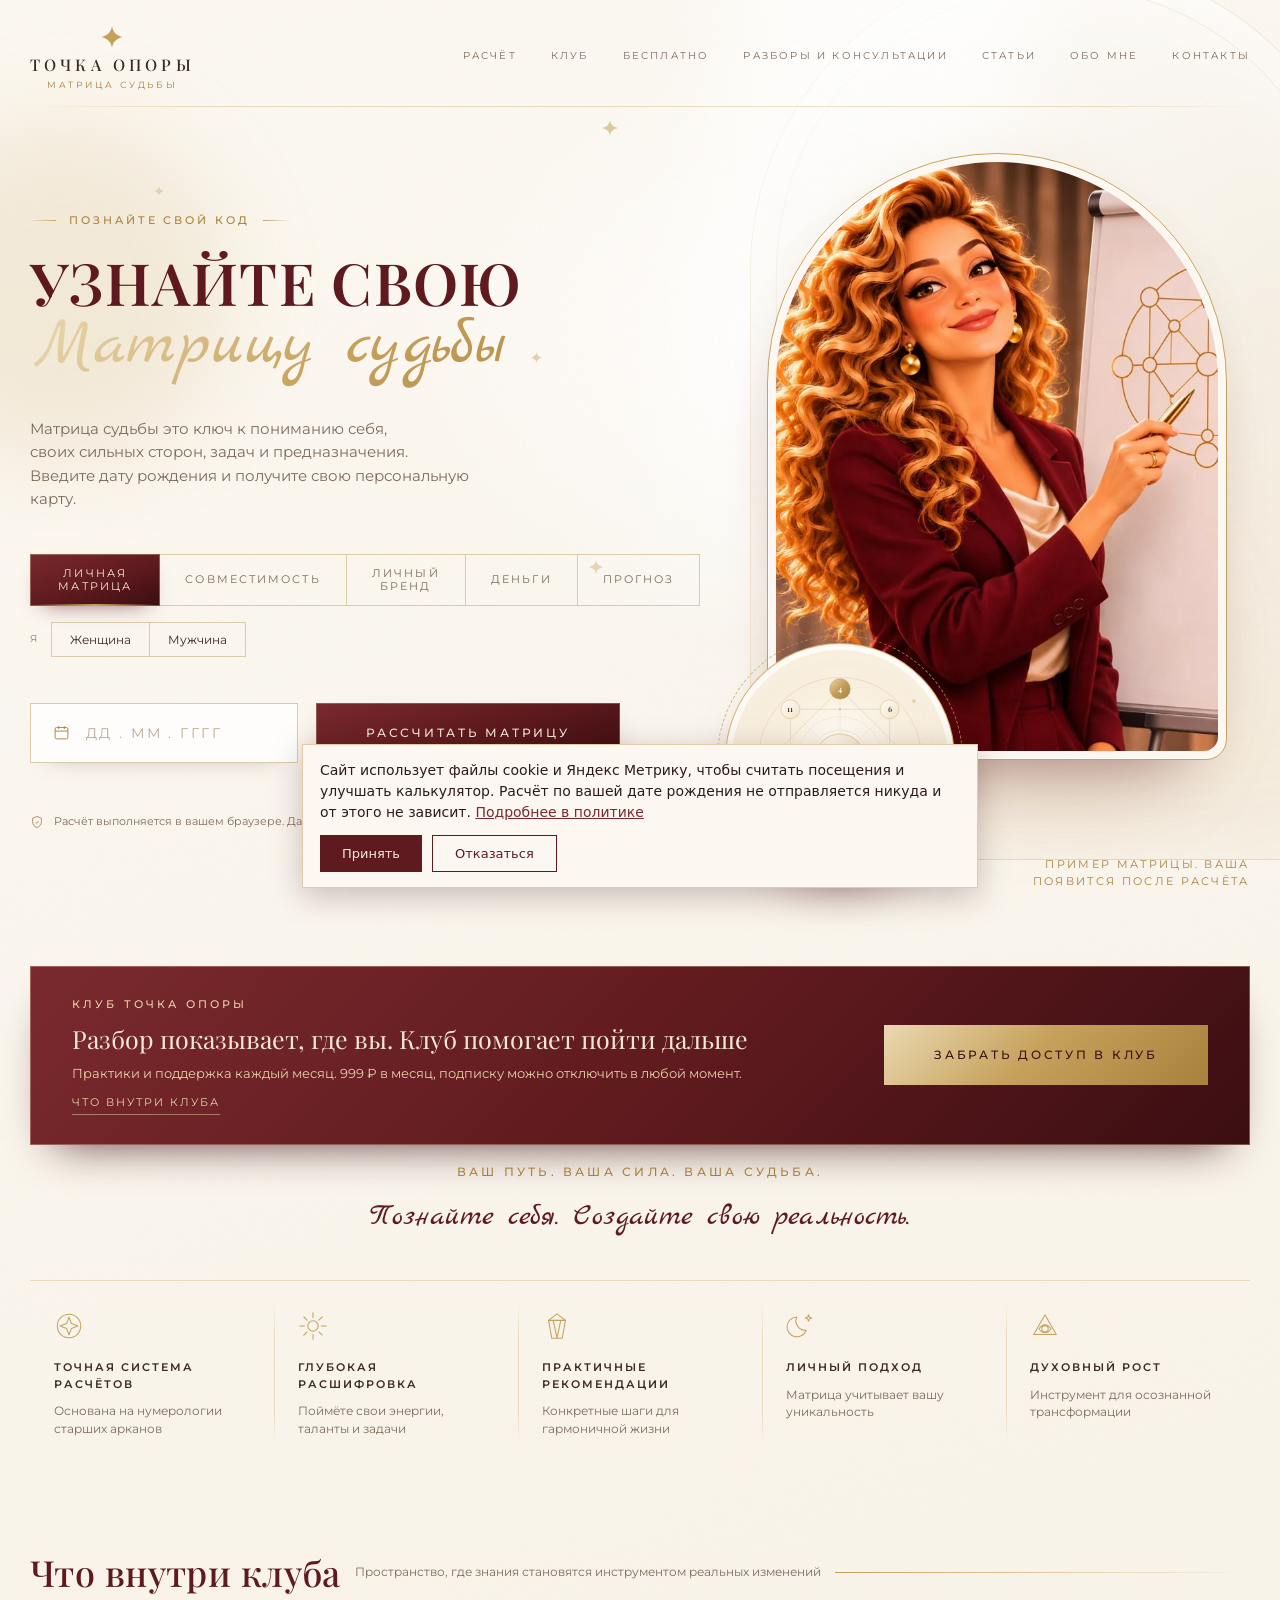
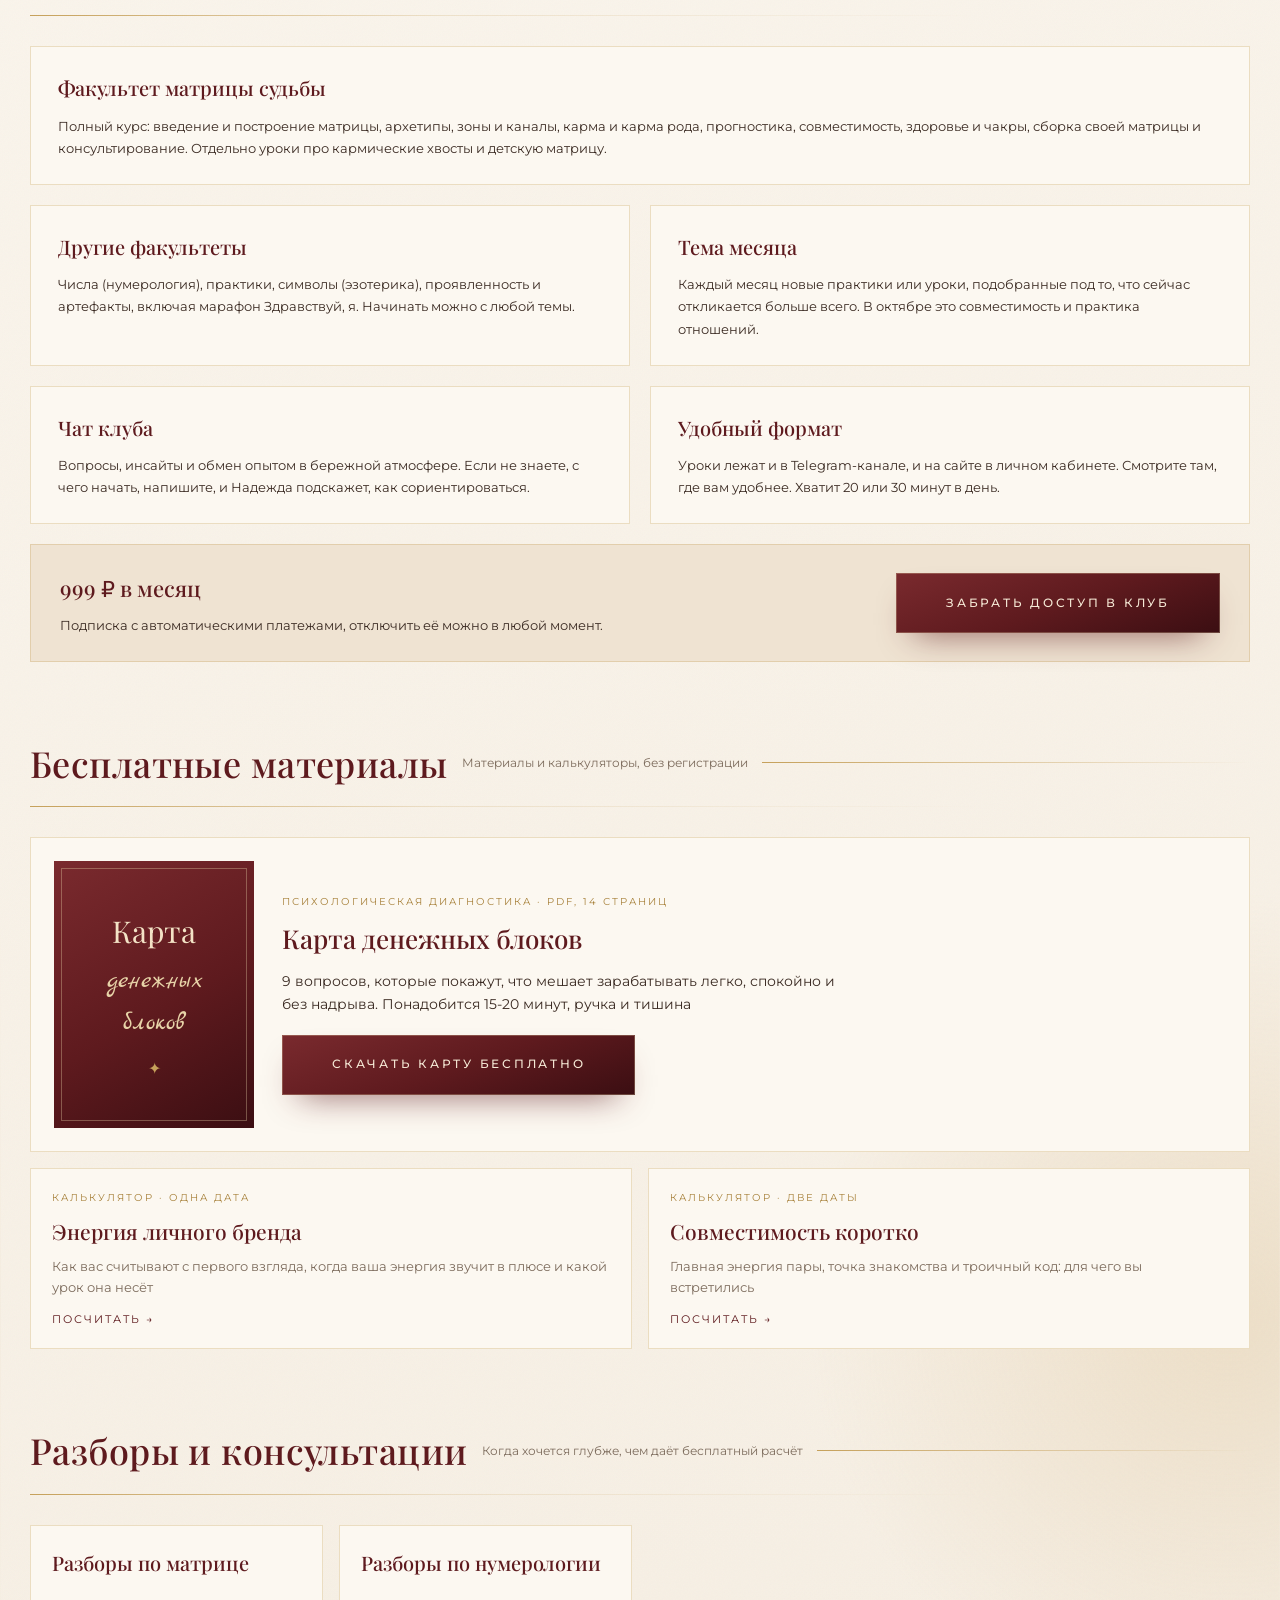
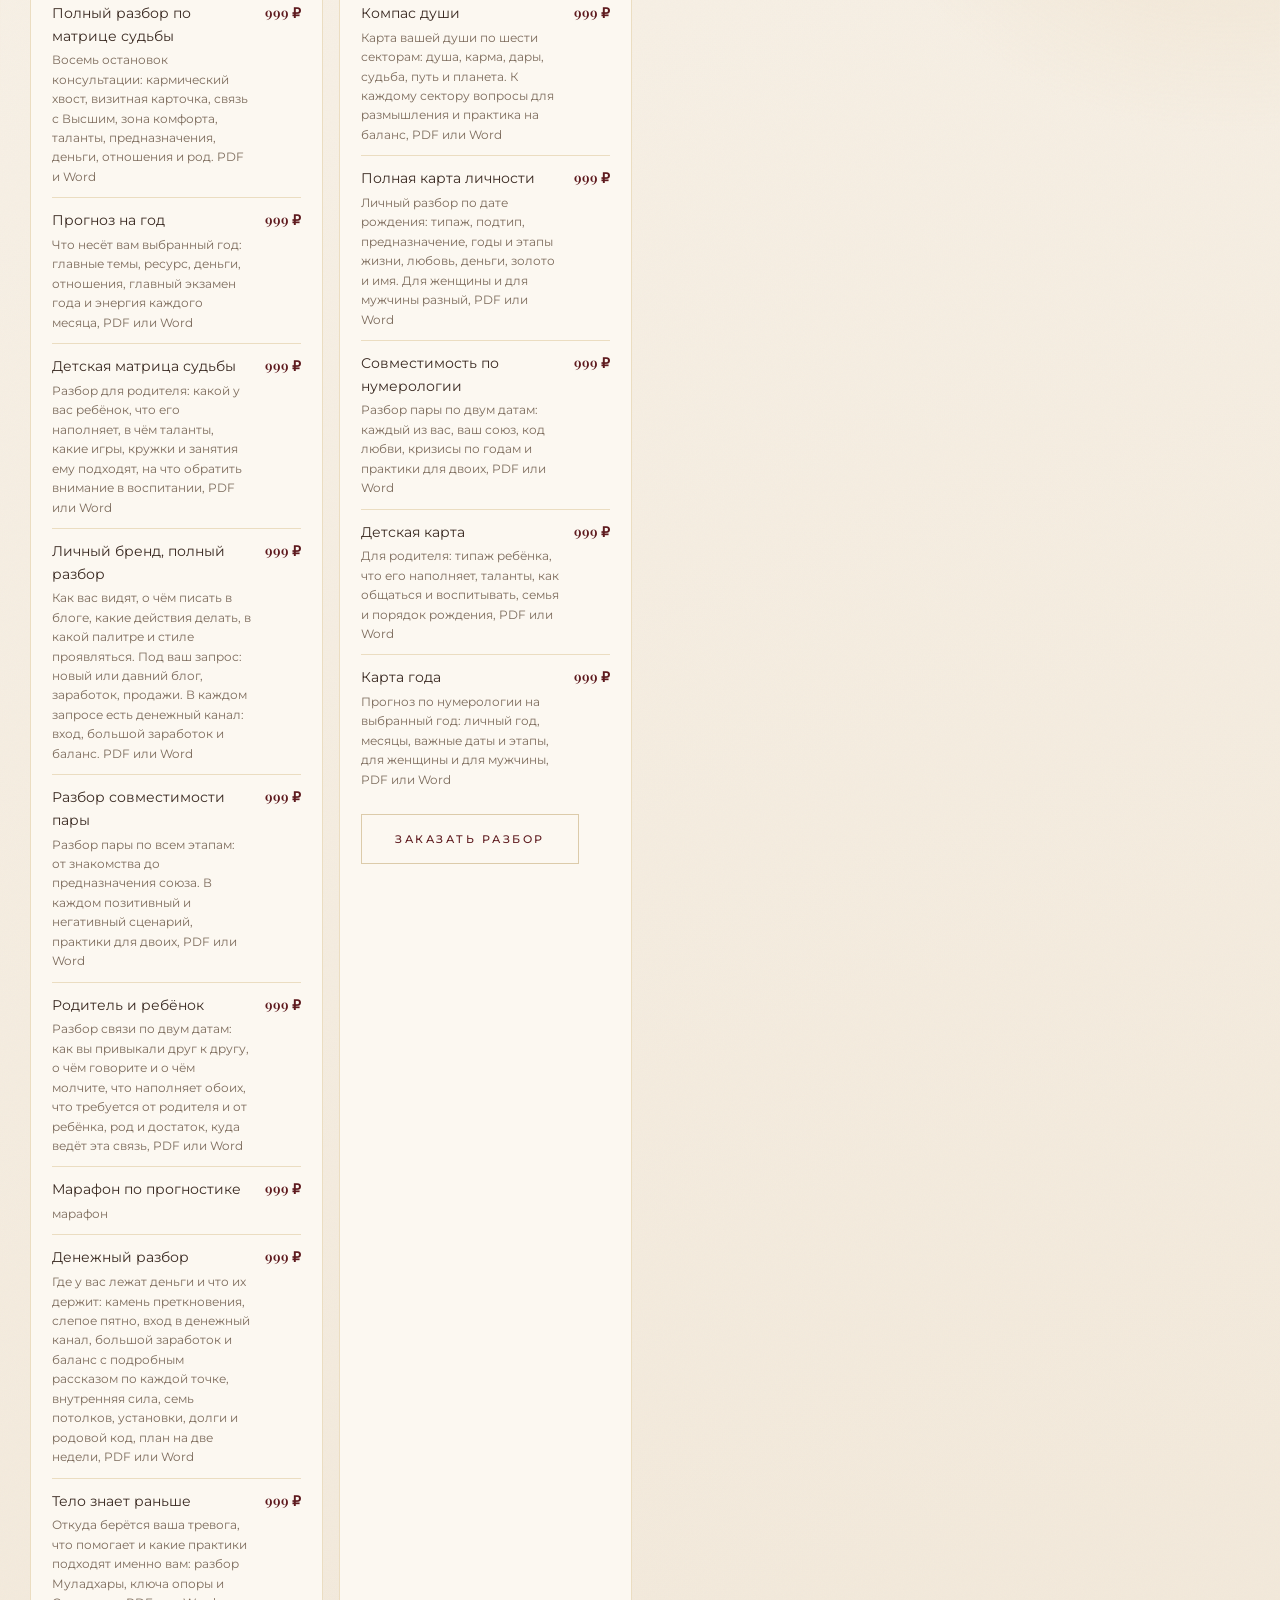
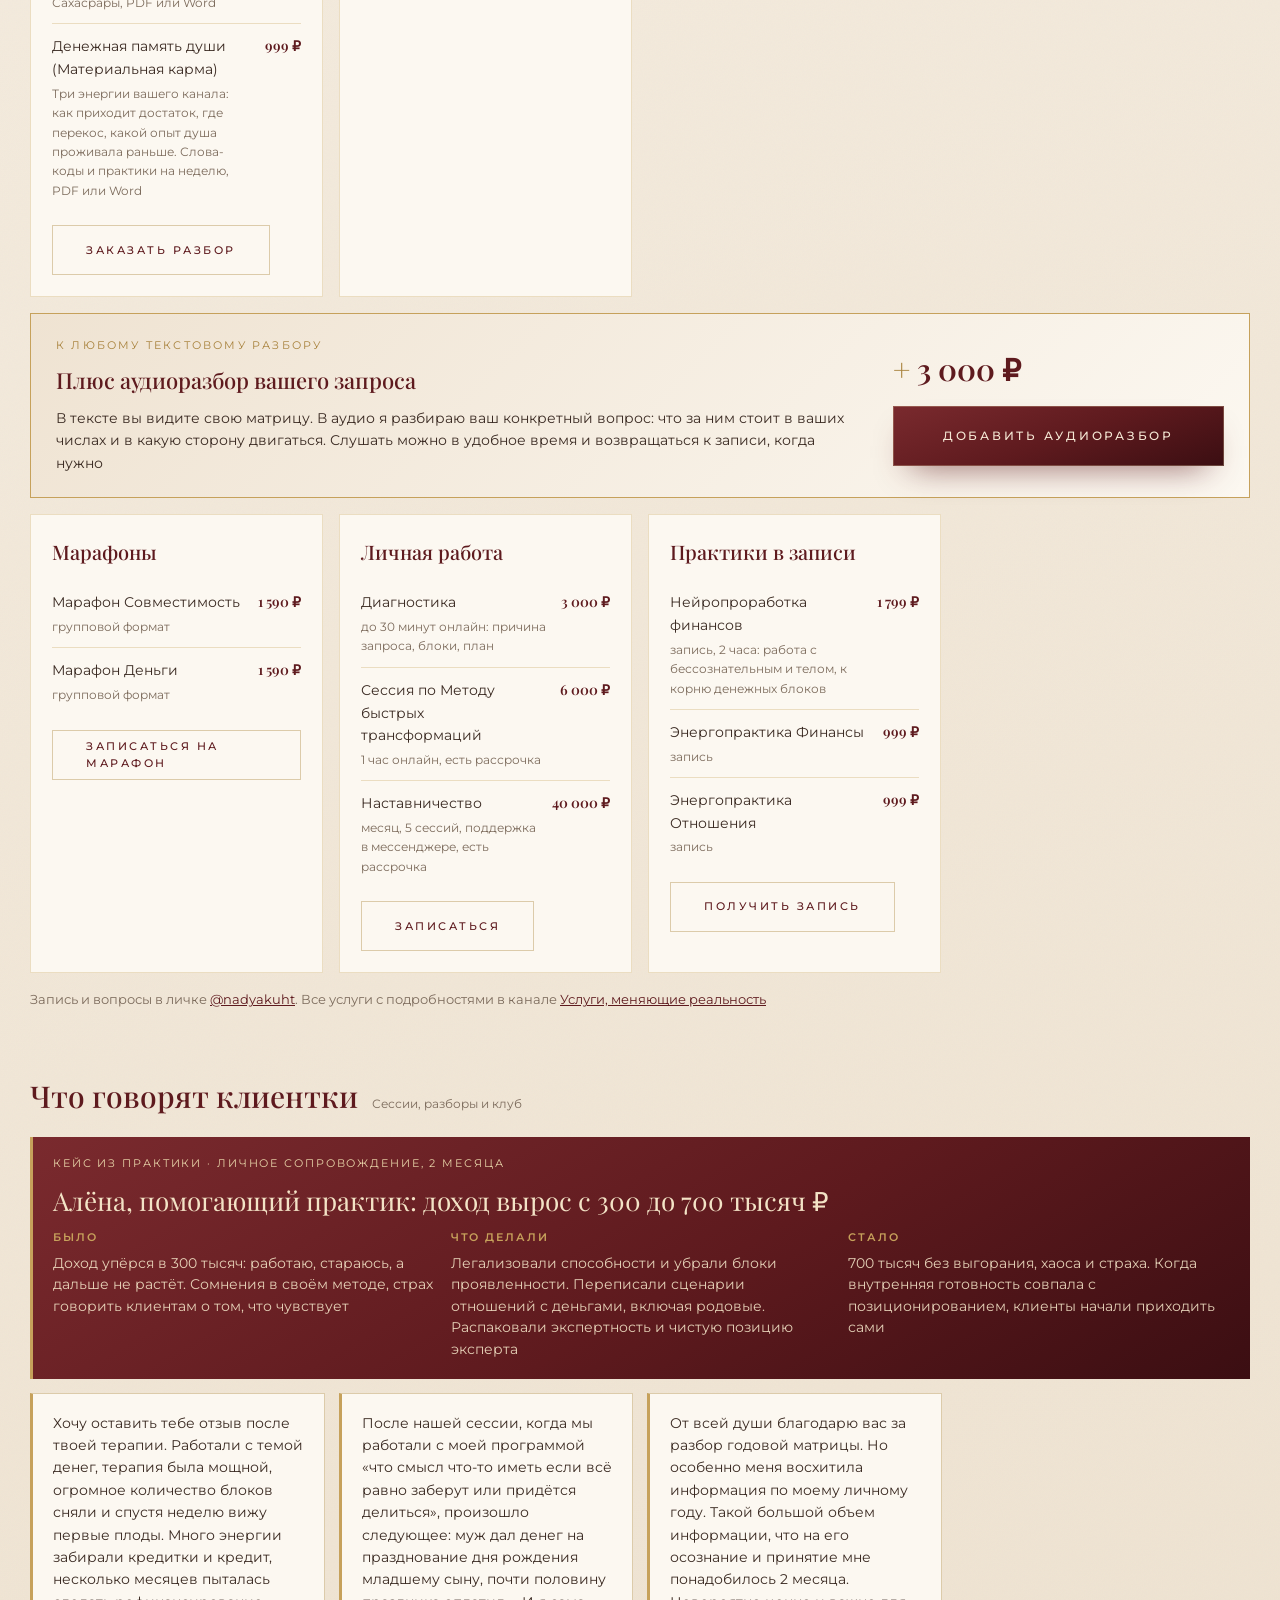
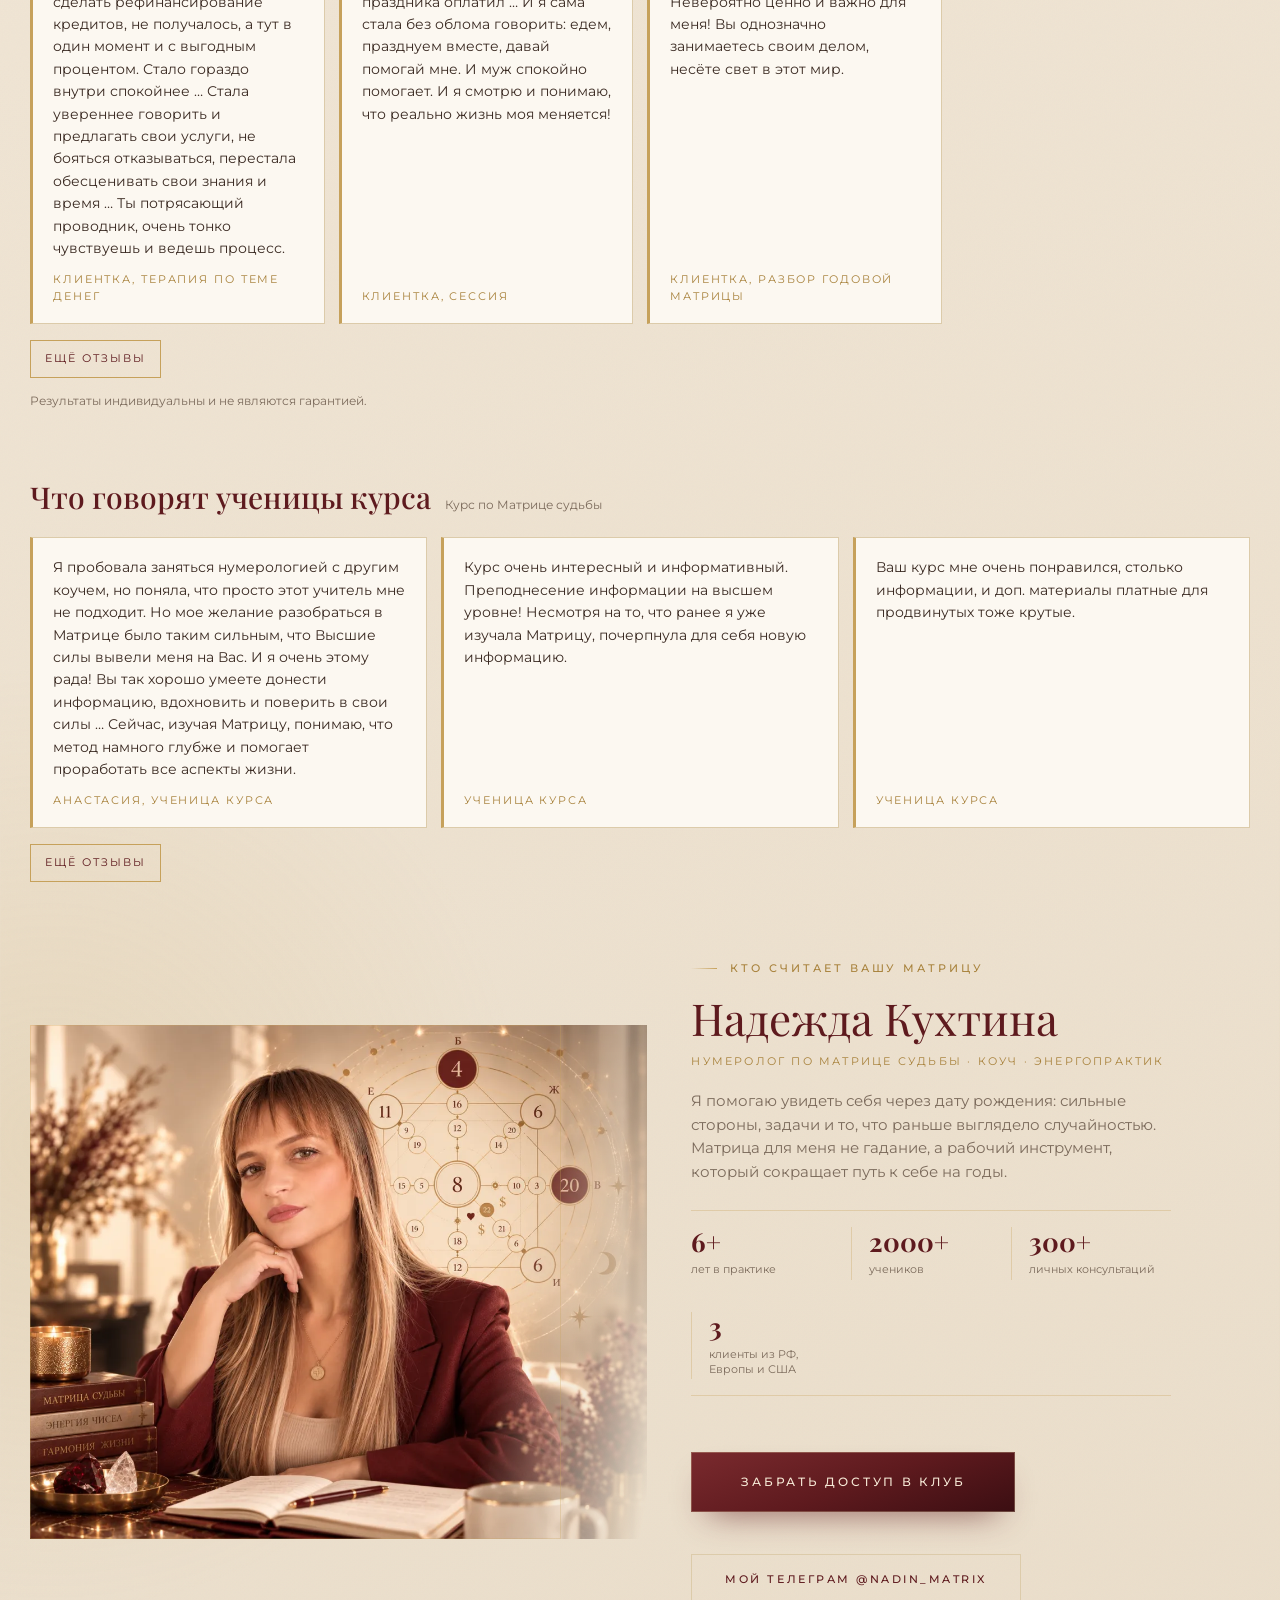
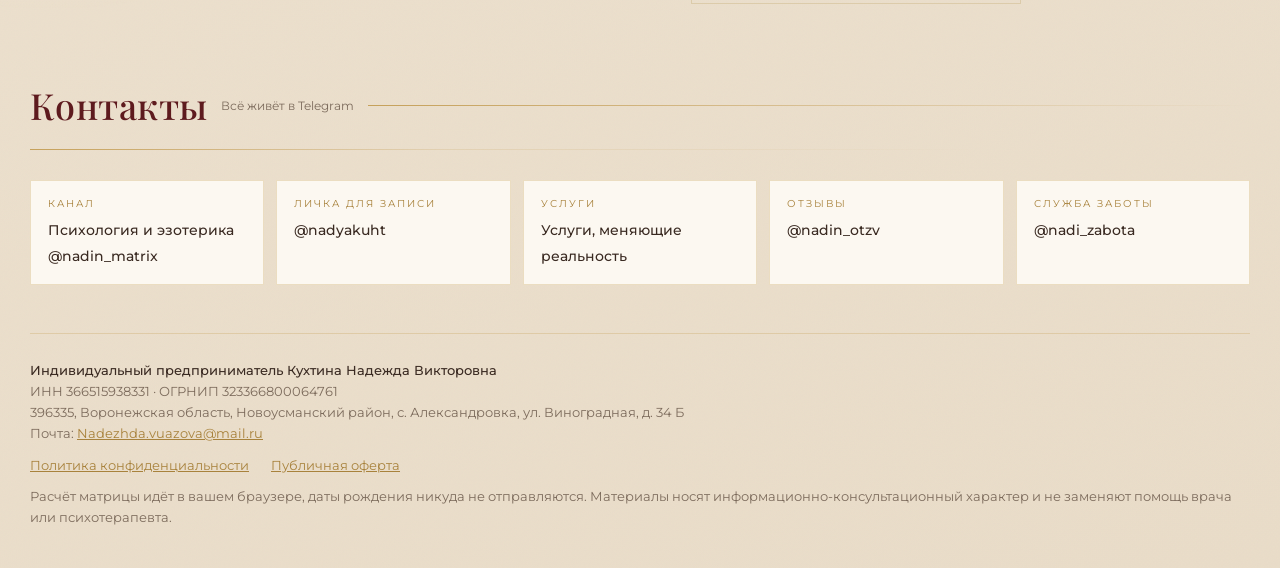
==== commit 5ee44465: "Цена марафона по прогностике 999 ₽ Co-Authored-By: Claude Sonnet 5.5 <noreply@anthropic.com>" ====
--- a/index.html
+++ b/index.html
@@ -1,3383 +1,3383 @@
-<!DOCTYPE html>
-<html lang="ru">
-<head>
-<meta charset="utf-8">
-<link rel="preload" as="image" href="/nadya-avatar-640.webp" type="image/webp">
-<meta name="viewport" content="width=device-width, initial-scale=1">
-<title>Матрица судьбы: бесплатный расчёт по дате рождения</title>
-<meta name="description" content="Рассчитайте свою матрицу судьбы по дате рождения: диаграмма, предназначения, карта здоровья и энергии года. Бесплатно, расчёт идёт прямо в браузере.">
-<link rel="canonical" href="https://matrica.nadezhdakukhtina.ru/">
-<meta property="og:type" content="website">
-<meta property="og:url" content="https://matrica.nadezhdakukhtina.ru/">
-<meta property="og:title" content="Матрица судьбы: бесплатный расчёт по дате рождения">
-<meta property="og:description" content="Диаграмма, предназначения, карта здоровья и энергии года. Введите дату рождения и получите свою карту.">
-<meta property="og:image" content="https://matrica.nadezhdakukhtina.ru/nadezhda.jpg">
-<meta property="og:site_name" content="Точка опоры">
-<meta name="twitter:card" content="summary_large_image">
-<link rel="preconnect" href="https://fonts.googleapis.com">
-<link rel="preconnect" href="https://fonts.gstatic.com" crossorigin>
-<link href="https://fonts.googleapis.com/css2?family=Playfair+Display:wght@400;500;600;700&family=Montserrat:wght@300;400;500;600&family=Marck+Script&display=swap&subset=cyrillic,cyrillic-ext,latin" rel="stylesheet">
-
-<style>
-html,body{margin:0;padding:0;background:#F7F1E8;}
-
-/* ==== СТИЛИ. В Tilda это блоки 1 и 2 из 6, граница — на секции МАТРИЦА ==== */
-.matrix-app{
-  --mx-bg:#F8F3EA;
-  --mx-bg2:#EFE3D2;
-  --mx-card:#FCF8F1;
-  --mx-wine:#5E1A1E;
-  --mx-wine2:#7A2A2E;
-  --mx-wine-dk:#3B0E12;
-  --mx-gold:#C6A15B;
-  --mx-gold-dp:#A8823C;
-  --mx-gold-lt:#E7D3A8;
-  --mx-line:#DCCBAA;
-  --mx-hair:rgba(198,161,91,.32);
-  --mx-ink:#3A2A22;
-  --mx-ink2:#7C6B5C;
-  --mx-grad-gold:linear-gradient(135deg,#EBD9B2 0%,#C6A15B 46%,#A8823C 100%);
-  --mx-serif:'Playfair Display',Georgia,'Times New Roman',serif;
-  --mx-sans:'Montserrat',-apple-system,BlinkMacSystemFont,'Segoe UI',Roboto,sans-serif;
-  --mx-script:'Marck Script','Playfair Display',cursive;
-
-  position:relative;
-  overflow-x:hidden;
-  isolation:isolate;
-  background:
-    radial-gradient(760px 520px at 68% 4%,  rgba(255,255,255,.95) 0%, rgba(255,255,255,0) 62%),
-    radial-gradient(620px 620px at 96% 34%, rgba(214,183,131,.30) 0%, rgba(214,183,131,0) 68%),
-    radial-gradient(720px 720px at 4% 88%,  rgba(198,161,91,.16) 0%, rgba(198,161,91,0) 66%),
-    linear-gradient(163deg,#FCF8F1 0%,#F6EFE4 38%,#EFE4D3 72%,#E9DCC8 100%);
-  color:var(--mx-ink);
-  font-family:var(--mx-sans);
-  font-size:16px;
-  line-height:1.62;
-  -webkit-font-smoothing:antialiased;
-  text-rendering:optimizeLegibility;
-}
-.matrix-app *,.matrix-app *:before,.matrix-app *:after{box-sizing:border-box;}
-.matrix-app p{margin:0 0 14px;}
-.matrix-app h1,.matrix-app h2,.matrix-app h3{margin:0;font-weight:500;font-family:var(--mx-serif);}
-.matrix-app svg{max-width:100%;}
-
-/* ---------- фактура бумаги и световой слой ---------- */
-.matrix-app .mx-grain{
-  position:absolute;inset:0;z-index:0;pointer-events:none;opacity:.5;
-  background-image:url("data:image/svg+xml,%3Csvg xmlns='http://www.w3.org/2000/svg' width='180' height='180'%3E%3Cfilter id='n'%3E%3CfeTurbulence type='fractalNoise' baseFrequency='.85' numOctaves='3'/%3E%3C/filter%3E%3Crect width='180' height='180' filter='url(%23n)' opacity='.05'/%3E%3C/svg%3E");
-}
-.matrix-app .mx-decor{position:absolute;inset:0;z-index:0;pointer-events:none;overflow:hidden;}
-.matrix-app .mx-arch{
-  position:absolute;top:-40px;right:-90px;width:620px;height:900px;
-  border-radius:310px 310px 24px 24px;
-  background:linear-gradient(168deg,rgba(255,255,255,.72),rgba(233,220,200,.30) 46%,rgba(214,183,131,.16));
-  box-shadow:inset 0 0 0 1px rgba(198,161,91,.20), inset 0 0 90px rgba(255,255,255,.55);
-  filter:blur(.4px);
-}
-.matrix-app .mx-arch:after{
-  content:"";position:absolute;inset:26px 26px 0;border-radius:284px 284px 18px 18px;
-  border:1px solid rgba(198,161,91,.16);
-}
-.matrix-app .mx-beam{
-  position:absolute;top:-120px;left:52%;width:300px;height:1100px;transform:rotate(9deg);
-  background:linear-gradient(180deg,rgba(255,255,255,.85),rgba(255,255,255,0) 72%);
-  filter:blur(38px);
-}
-.matrix-app .mx-orb{position:absolute;border-radius:50%;filter:blur(46px);}
-.matrix-app .mx-orb-1{width:340px;height:340px;top:120px;left:-110px;background:rgba(198,161,91,.16);}
-.matrix-app .mx-orb-2{width:280px;height:280px;top:520px;right:6%;background:rgba(180,140,90,.14);}
-
-/* ---------- звёздочки-искры ---------- */
-.matrix-app .mx-spark{position:absolute;color:var(--mx-gold);opacity:.5;line-height:0;}
-.matrix-app .mx-spark svg{display:block;}
-.matrix-app .mx-s1{top:120px;left:47%;width:16px;opacity:.55;}
-.matrix-app .mx-s2{top:352px;left:41.5%;width:11px;opacity:.45;}
-.matrix-app .mx-s3{top:560px;left:46%;width:14px;opacity:.4;}
-.matrix-app .mx-s4{top:186px;left:12%;width:10px;opacity:.35;}
-
-.matrix-app .mx-wrap{max-width:1300px;margin:0 auto;padding:0 30px;position:relative;z-index:2;}
-
-/* ---------- служебные ---------- */
-.matrix-app .mx-eyebrow{
-  font-size:10.5px;letter-spacing:.28em;text-transform:uppercase;color:var(--mx-gold-dp);
-  font-weight:500;display:flex;align-items:center;gap:13px;
-}
-.matrix-app .mx-eyebrow:before,.matrix-app .mx-eyebrow:after{
-  content:"";height:1px;width:26px;flex-shrink:0;
-  background:linear-gradient(90deg,rgba(198,161,91,0),var(--mx-gold));
-}
-.matrix-app .mx-eyebrow:after{background:linear-gradient(90deg,var(--mx-gold),rgba(198,161,91,0));}
-.matrix-app .mx-eyebrow.mx-solo:after{display:none;}
-.matrix-app .mx-star{width:12px;height:12px;fill:var(--mx-gold);flex-shrink:0;}
-
-/* ---------- шапка ---------- */
-.matrix-app .mx-top{
-  display:flex;align-items:center;justify-content:space-between;gap:24px;
-  padding:26px 0 16px;position:relative;
-}
-.matrix-app .mx-top:after{
-  content:"";position:absolute;left:0;right:0;bottom:0;height:1px;
-  background:linear-gradient(90deg,rgba(198,161,91,0),var(--mx-hair) 12%,var(--mx-hair) 88%,rgba(198,161,91,0));
-}
-.matrix-app .mx-logo{text-align:center;line-height:1.25;}
-.matrix-app .mx-logo svg{width:22px;height:22px;fill:var(--mx-gold);margin-bottom:2px;}
-.matrix-app .mx-logo-name{
-  font-family:var(--mx-serif);font-size:16px;letter-spacing:.26em;color:var(--mx-ink);
-  text-transform:uppercase;font-weight:500;
-}
-.matrix-app .mx-logo-sub{font-size:8.5px;letter-spacing:.34em;color:var(--mx-gold-dp);text-transform:uppercase;margin-top:5px;}
-.matrix-app .mx-nav{display:flex;gap:34px;flex-wrap:wrap;}
-.matrix-app .mx-nav a{
-  font-size:10px;letter-spacing:.22em;text-transform:uppercase;color:var(--mx-ink2);
-  text-decoration:none;position:relative;padding-bottom:5px;transition:color .3s;
-}
-.matrix-app .mx-nav a:after{
-  content:"";position:absolute;left:50%;right:50%;bottom:0;height:1px;
-  background:var(--mx-gold);transition:left .3s,right .3s;
-}
-.matrix-app .mx-nav a:hover{color:var(--mx-wine);}
-.matrix-app .mx-nav a:hover:after{left:0;right:0;}
-
-/* ---------- вертикальная надпись слева ---------- */
-.matrix-app .mx-rail{
-  position:absolute;left:12px;top:210px;z-index:3;
-  display:flex;flex-direction:column;align-items:center;gap:26px;
-}
-.matrix-app .mx-rail b{
-  writing-mode:vertical-rl;transform:rotate(180deg);font-weight:400;
-  font-size:9px;letter-spacing:.44em;text-transform:uppercase;color:var(--mx-gold-dp);opacity:.85;
-}
-.matrix-app .mx-rail em{
-  width:34px;height:34px;border-radius:50%;border:1px solid var(--mx-hair);
-  display:flex;align-items:center;justify-content:center;font-style:normal;
-  font-family:var(--mx-serif);font-size:11px;color:var(--mx-gold-dp);
-}
-
-/* ---------- первый экран ---------- */
-.matrix-app .mx-hero{display:grid;grid-template-columns:1.14fr .86fr;gap:44px;align-items:center;padding:46px 0 30px;}
-.matrix-app .mx-h1{
-  font-size:clamp(38px,4.55vw,64px);line-height:1;letter-spacing:.022em;text-transform:uppercase;
-  color:var(--mx-wine);font-weight:600;margin:24px 0 0;
-}
-.matrix-app .mx-h1-script{
-  display:block;font-family:var(--mx-script);font-size:clamp(42px,5.2vw,74px);
-  text-transform:none;letter-spacing:0;font-weight:400;line-height:1.14;
-  /* background-clip:text красит только внутри блока, поэтому под хвостики
-     у, ц, б нужен запас снизу — иначе они обрезаются */
-  padding:.05em .12em .5em 0;
-  margin:-.08em 0 -.46em .06em;
-  background:var(--mx-grad-gold);-webkit-background-clip:text;background-clip:text;color:transparent;
-}
-.matrix-app .mx-lead{max-width:452px;font-size:14.5px;color:var(--mx-ink2);margin-top:30px;}
-.matrix-app .mx-tabs{display:inline-flex;margin-top:28px;}
-.matrix-app .mx-tab{
-  appearance:none;border:0;cursor:pointer;background:transparent;
-  font-family:var(--mx-sans);font-size:10.5px;letter-spacing:.2em;text-transform:uppercase;
-  color:var(--mx-ink2);padding:13px 26px;position:relative;transition:color .3s;
-  box-shadow:inset 0 0 0 1px var(--mx-line);
-}
-.matrix-app .mx-tab + .mx-tab{margin-left:-1px;}
-.matrix-app .mx-tab:hover{color:var(--mx-ink);}
-.matrix-app .mx-tab.is-on{
-  color:#F6E9D6 !important;
-  background:linear-gradient(160deg,var(--mx-wine2),var(--mx-wine) 55%,var(--mx-wine-dk));
-  box-shadow:inset 0 0 0 1px rgba(231,211,168,.35), 0 10px 22px -14px rgba(94,26,30,.8);
-  z-index:1;
-}
-.matrix-app .mx-form{display:flex;gap:18px;flex-wrap:wrap;margin-top:22px;align-items:flex-end;}
-.matrix-app .mx-fieldwrap{display:flex;flex-direction:column;gap:9px;}
-.matrix-app .mx-fcap{font-size:9.5px;letter-spacing:.2em;text-transform:uppercase;color:var(--mx-gold-dp);display:none;}
-.matrix-app.is-pair .mx-fcap{display:block;}
-.matrix-app .mx-wrap2{display:none;}
-.matrix-app.is-pair .mx-wrap2{display:flex;}
-.matrix-app.is-pair .mx-hide-pair{display:none;}
-.matrix-app .mx-field{
-  position:relative;background:rgba(255,255,255,.78);border:1px solid var(--mx-line);
-  display:flex;align-items:center;gap:14px;padding:0 22px;min-width:252px;height:60px;
-  box-shadow:inset 0 1px 0 rgba(255,255,255,.9), 0 12px 26px -22px rgba(58,42,34,.5);
-  transition:border-color .3s,box-shadow .3s;
-}
-.matrix-app .mx-field:focus-within{
-  border-color:var(--mx-gold);
-  box-shadow:inset 0 1px 0 rgba(255,255,255,.9), 0 0 0 3px rgba(198,161,91,.14);
-}
-.matrix-app .mx-field svg{width:17px;height:17px;fill:none;stroke:var(--mx-gold-dp);stroke-width:1.3;flex-shrink:0;}
-.matrix-app .mx-field input{
-  border:0;background:transparent;outline:none;width:100%;height:100%;
-  font-family:var(--mx-sans);font-size:13.5px;letter-spacing:.18em;color:var(--mx-ink);
-}
-.matrix-app .mx-field input::placeholder{color:#BCAB92;letter-spacing:.18em;}
-.matrix-app .mx-btn{
-  position:relative;overflow:hidden;
-  display:inline-flex;align-items:center;justify-content:center;height:60px;padding:0 50px;
-  background:linear-gradient(160deg,var(--mx-wine2),var(--mx-wine) 52%,var(--mx-wine-dk));
-  color:#F6E9D6 !important;border:0;cursor:pointer;
-  font-family:var(--mx-sans);font-size:11.5px;font-weight:500;letter-spacing:.24em;text-transform:uppercase;
-  text-decoration:none;transition:box-shadow .35s,transform .35s;
-  box-shadow:0 16px 34px -18px rgba(94,26,30,.8), inset 0 0 0 1px rgba(231,211,168,.28);
-}
-.matrix-app .mx-btn:before{
-  content:"";position:absolute;top:0;left:-120%;width:60%;height:100%;
-  background:linear-gradient(100deg,rgba(255,255,255,0),rgba(255,235,200,.24),rgba(255,255,255,0));
-  transition:left .75s ease;
-}
-.matrix-app .mx-btn:hover{box-shadow:0 20px 40px -18px rgba(94,26,30,.9), inset 0 0 0 1px rgba(231,211,168,.5);}
-.matrix-app .mx-btn:hover:before{left:130%;}
-.matrix-app .mx-btn-ghost{
-  background:transparent;color:var(--mx-wine) !important;height:50px;padding:0 34px;font-size:10.5px;
-  box-shadow:inset 0 0 0 1px var(--mx-line);
-}
-.matrix-app .mx-btn-ghost:hover{box-shadow:inset 0 0 0 1px var(--mx-gold);background:rgba(198,161,91,.09);}
-.matrix-app .mx-safe{display:flex;align-items:center;gap:10px;margin-top:20px;font-size:11px;color:var(--mx-ink2);}
-.matrix-app .mx-safe svg{width:14px;height:14px;fill:none;stroke:var(--mx-gold-dp);stroke-width:1.4;flex-shrink:0;}
-.matrix-app .mx-err{color:#9A2B2B;font-size:12px;margin-top:14px;min-height:16px;}
-
-.matrix-app .mx-motto{text-align:center;margin:18px 0 38px;position:relative;z-index:2;}
-.matrix-app .mx-motto b{
-  display:block;font-weight:500;font-size:11.5px;letter-spacing:.28em;text-transform:uppercase;
-  color:var(--mx-gold-dp);
-}
-.matrix-app .mx-motto em{
-  display:block;font-family:var(--mx-script);font-style:normal;font-size:30px;color:var(--mx-wine);margin-top:12px;
-}
-
-/* ---------- герой: карточка энергии ---------- */
-.matrix-app .mx-hero-art{position:relative;}
-.matrix-app .mx-energy-card{
-  position:relative;z-index:4;max-width:344px;margin:-56px 0 0 auto;
-  background:var(--mx-card);padding:26px 28px 24px;
-  border:1px solid var(--mx-line);
-  box-shadow:0 30px 60px -34px rgba(94,26,30,.38), inset 0 0 0 1px rgba(255,255,255,.7);
-}
-.matrix-app .mx-energy-card:before{
-  content:"";position:absolute;inset:6px;border:1px solid rgba(198,161,91,.22);pointer-events:none;
-}
-.matrix-app .mx-seal{
-  position:absolute;top:-24px;right:22px;width:56px;height:56px;border-radius:50%;
-  background:var(--mx-grad-gold);display:flex;align-items:center;justify-content:center;
-  box-shadow:0 12px 24px -12px rgba(120,90,40,.7), inset 0 1px 2px rgba(255,255,255,.6);
-}
-.matrix-app .mx-seal svg{width:22px;height:22px;fill:#FBF4E6;}
-.matrix-app .mx-energy-card .mx-eyebrow{margin-bottom:16px;}
-.matrix-app .mx-energy-num{
-  font-family:var(--mx-serif);color:var(--mx-wine);
-  display:flex;align-items:baseline;gap:11px;flex-wrap:wrap;line-height:1.15;
-}
-.matrix-app .mx-energy-num b{font-size:34px;font-weight:600;letter-spacing:.04em;}
-.matrix-app .mx-energy-num b:after{content:"·";margin-left:11px;color:var(--mx-gold);font-weight:400;}
-.matrix-app .mx-energy-num span{font-size:23px;font-weight:500;}
-.matrix-app .mx-energy-txt{font-size:13px;color:var(--mx-ink2);margin-top:9px;}
-.matrix-app .mx-energy-link{
-  display:flex;align-items:center;justify-content:space-between;gap:10px;
-  margin-top:18px;padding-top:14px;border-top:1px solid var(--mx-hair);
-  font-size:10px;letter-spacing:.22em;text-transform:uppercase;
-  color:var(--mx-gold-dp) !important;text-decoration:none;
-}
-.matrix-app .mx-energy-link:hover{color:var(--mx-wine) !important;}
-
-/* ---------- лента преимуществ ---------- */
-.matrix-app .mx-feats{
-  display:grid;grid-template-columns:repeat(5,1fr);gap:0;position:relative;z-index:2;
-  border-top:1px solid var(--mx-hair);
-}
-.matrix-app .mx-feat{padding:30px 24px 26px;position:relative;}
-.matrix-app .mx-feat + .mx-feat:before{
-  content:"";position:absolute;left:0;top:22px;bottom:22px;width:1px;
-  background:linear-gradient(180deg,rgba(198,161,91,0),var(--mx-hair) 25%,var(--mx-hair) 75%,rgba(198,161,91,0));
-}
-.matrix-app .mx-feat-ic{height:34px;margin-bottom:15px;}
-.matrix-app .mx-feat-ic svg{width:30px;height:30px;fill:none;stroke:var(--mx-gold);stroke-width:1.1;stroke-linecap:round;stroke-linejoin:round;}
-.matrix-app .mx-feat-t{font-size:10.5px;letter-spacing:.19em;text-transform:uppercase;font-weight:600;color:var(--mx-ink);line-height:1.6;}
-.matrix-app .mx-feat-d{font-size:11.5px;color:var(--mx-ink2);margin-top:10px;line-height:1.55;}
-
-/* ---------- секции результата ---------- */
-.matrix-app .mx-result{display:none;padding:10px 0 64px;position:relative;z-index:2;}
-.matrix-app .mx-result.is-on{display:block;}
-@keyframes mxFade{from{opacity:0;transform:translateY(14px)}to{opacity:1;transform:none}}
-
-/* ---------- анимация ----------
-   Только прозрачность и трансформации: их браузер считает на видеокарте,
-   поэтому на телефоне не тормозит даже на 64 бусинах соляра. */
-@keyframes mxDraw{ to{ stroke-dashoffset:0; } }
-@keyframes mxPop{
-  from{ opacity:0; transform:translate(-50%,-50%) scale(.55); }
-  to  { opacity:1; transform:translate(-50%,-50%) scale(1); }
-}
-@keyframes mxRing{ from{ opacity:0; transform:scale(.93) rotate(-7deg); } to{ opacity:1; transform:none; } }
-@keyframes mxUp{ from{ opacity:0; transform:translateY(16px); } to{ opacity:1; transform:none; } }
-/* Отдельный кадр для подписей: они центрируются сдвигом на половину своего
-   размера, и обычный mxUp в конце обнулял бы этот сдвиг — подписи уезжали. */
-@keyframes mxUpC{
-  from{ opacity:0; transform:translate(-50%,calc(-50% + 14px)); }
-  to  { opacity:1; transform:translate(-50%,-50%); }
-}
-@keyframes mxBreath{ 0%,100%{ opacity:.5; } 50%{ opacity:1; } }
-
-/* диаграмма собирается: сначала прорисовываются золотые линии */
-.matrix-app .mx-matrix.is-anim svg .mx-draw{
-  stroke-dasharray:1500; stroke-dashoffset:1500;
-  animation:mxDraw .85s cubic-bezier(.55,.1,.3,1) forwards;
-}
-.matrix-app .mx-matrix.is-anim svg .mx-draw-2{ animation-delay:.14s; }
-.matrix-app .mx-matrix.is-anim svg .mx-draw-3{ animation-delay:.28s; animation-duration:.6s; }
-/* затем круги волной от центра наружу, задержка у каждого своя */
-.matrix-app .mx-matrix.is-anim .mx-node{
-  opacity:0; animation:mxPop .5s cubic-bezier(.2,.9,.3,1.2) var(--mx-d,.4s) forwards;
-}
-/* и в конце цифры, буквы и значки */
-.matrix-app .mx-matrix.is-anim svg text{ opacity:0; animation:mxUp .5s ease .74s forwards; }
-.matrix-app .mx-matrix.is-anim .mx-ltr,
-.matrix-app .mx-matrix.is-anim .mx-glyph{ opacity:0; animation:mxUpC .5s ease .74s forwards; }
-
-/* кольцо соляра раскрывается вместе с остальной диаграммой */
-.matrix-app .mx-matrix.is-anim svg .mx-ring-g{
-  transform-box:view-box; transform-origin:300px 300px;
-  animation:mxRing .7s cubic-bezier(.2,.8,.3,1) both;
-}
-
-/* секции результата проявляются при прокрутке; класс ставит скрипт,
-   поэтому без него страница остаётся видимой */
-.matrix-app.has-reveal .mx-result .mx-sec{ opacity:0; }
-.matrix-app.has-reveal .mx-result .mx-sec.is-in{ animation:mxUp .6s ease forwards; }
-
-/* мягкое дыхание свечения вокруг центра */
-.matrix-app .mx-matrix-outer:before{ animation:mxBreath 7s ease-in-out infinite; }
-.matrix-app .mx-sec{margin-top:62px;}
-.matrix-app .mx-sec-h{display:flex;align-items:center;gap:14px;flex-wrap:wrap;margin-bottom:14px;}
-.matrix-app .mx-sec-h h2{font-size:clamp(25px,3.1vw,36px);color:var(--mx-wine);letter-spacing:.012em;}
-.matrix-app .mx-sec-h .mx-sec-note{font-size:12px;color:var(--mx-ink2);}
-.matrix-app .mx-rule{
-  height:1px;margin-bottom:30px;
-  background:linear-gradient(90deg,var(--mx-gold),rgba(198,161,91,.22) 34%,rgba(198,161,91,0) 78%);
-}
-
-/* паспорт расчёта */
-.matrix-app .mx-passport{
-  position:relative;background:var(--mx-card);border:1px solid var(--mx-line);padding:30px 34px;
-  display:grid;grid-template-columns:repeat(auto-fit,minmax(214px,1fr));gap:24px 34px;
-  box-shadow:0 26px 54px -40px rgba(58,42,34,.5);
-}
-.matrix-app .mx-passport:before{content:"";position:absolute;inset:6px;border:1px solid rgba(198,161,91,.18);pointer-events:none;}
-.matrix-app .mx-main-energy{
-  position:relative;display:flex;align-items:center;gap:32px;flex-wrap:wrap;
-  background:var(--mx-card);border:1px solid var(--mx-line);padding:32px 36px;
-  box-shadow:0 26px 54px -40px rgba(58,42,34,.5);
-}
-.matrix-app .mx-main-energy:before{content:"";position:absolute;inset:6px;border:1px solid rgba(198,161,91,.18);pointer-events:none;}
-.matrix-app .mx-me-disc{
-  width:104px;height:104px;border-radius:50%;flex-shrink:0;
-  display:flex;align-items:center;justify-content:center;
-  font-family:var(--mx-serif);font-size:40px;font-weight:600;color:var(--mx-wine);
-  background:radial-gradient(circle at 34% 28%,#FFFEFA,#F6EAD2 58%,#E4CB9B 100%);
-  box-shadow:inset 0 0 0 1px var(--mx-gold), 0 0 0 5px rgba(255,255,255,.6),
-             0 0 0 6.5px rgba(198,161,91,.4), 0 16px 34px -16px rgba(120,90,40,.6);
-}
-.matrix-app .mx-me-body{flex:1 1 260px;min-width:0;}
-.matrix-app .mx-me-name{font-family:var(--mx-serif);font-size:clamp(24px,3vw,32px);color:var(--mx-wine);margin-top:11px;}
-.matrix-app .mx-me-txt{font-size:14px;color:var(--mx-ink2);margin-top:10px;max-width:520px;}
-.matrix-app .mx-me-boost{
-  margin-top:14px;padding-top:13px;border-top:1px solid var(--mx-hair);
-  font-size:13px;color:var(--mx-ink2);max-width:560px;
-}
-.matrix-app .mx-me-boost b{
-  display:block;font-size:9.5px;letter-spacing:.21em;text-transform:uppercase;
-  color:var(--mx-gold-dp);font-weight:600;margin-bottom:6px;
-}
-.matrix-app .mx-two{display:grid;grid-template-columns:repeat(2,1fr);gap:26px;margin-top:26px;}
-.matrix-app .mx-card{
-  position:relative;background:var(--mx-card);border:1px solid var(--mx-line);padding:26px 28px;
-  box-shadow:0 24px 50px -42px rgba(58,42,34,.55);
-}
-.matrix-app .mx-card:before{content:"";position:absolute;inset:6px;border:1px solid rgba(198,161,91,.16);pointer-events:none;}
-.matrix-app .mx-card-cap{font-size:9.5px;letter-spacing:.21em;text-transform:uppercase;color:var(--mx-gold-dp);}
-.matrix-app .mx-card-h{display:flex;align-items:baseline;gap:12px;flex-wrap:wrap;margin-top:13px;}
-.matrix-app .mx-card-num{font-family:var(--mx-serif);font-size:33px;font-weight:600;color:var(--mx-wine);line-height:1;}
-.matrix-app .mx-card-name{font-family:var(--mx-serif);font-size:21px;color:var(--mx-wine);}
-.matrix-app .mx-card-txt{font-size:13.5px;color:var(--mx-ink2);margin-top:11px;}
-.matrix-app .mx-yr{display:grid;grid-template-columns:repeat(3,1fr);gap:0;margin-top:16px;
-  border-top:1px solid var(--mx-hair);}
-.matrix-app .mx-yr div{padding:15px 12px 0 0;position:relative;}
-.matrix-app .mx-yr div + div{padding-left:14px;}
-.matrix-app .mx-yr div + div:before{content:"";position:absolute;left:0;top:15px;bottom:4px;width:1px;background:var(--mx-hair);}
-.matrix-app .mx-yr b{display:block;font-family:var(--mx-serif);font-size:27px;color:var(--mx-wine);line-height:1;
-  font-variant-numeric:tabular-nums;}
-.matrix-app .mx-yr i{display:block;font-style:normal;font-family:var(--mx-serif);font-size:14px;color:var(--mx-ink);margin-top:6px;}
-.matrix-app .mx-yr span{display:block;font-size:9.5px;letter-spacing:.17em;text-transform:uppercase;color:var(--mx-gold-dp);margin-top:7px;}
-.matrix-app .mx-card-w{
-  margin-top:14px;padding-top:13px;border-top:1px solid var(--mx-hair);
-  font-size:12.5px;color:var(--mx-ink2);
-}
-.matrix-app .mx-card-w b{
-  display:block;font-size:9.5px;letter-spacing:.21em;text-transform:uppercase;
-  color:var(--mx-gold-dp);font-weight:600;margin-bottom:6px;
-}
-.matrix-app .mx-card-note{
-  display:inline-block;margin-top:13px;font-size:9.5px;letter-spacing:.18em;text-transform:uppercase;
-  color:var(--mx-gold-dp);border:1px solid var(--mx-hair);padding:5px 12px;
-}
-.matrix-app .mx-pp-k{font-size:9.5px;letter-spacing:.21em;text-transform:uppercase;color:var(--mx-gold-dp);}
-.matrix-app .mx-pp-v{font-family:var(--mx-serif);font-size:20px;color:var(--mx-ink);margin-top:6px;}
-.matrix-app .mx-pp-v small{font-family:var(--mx-sans);font-size:12px;color:var(--mx-ink2);letter-spacing:.04em;}
-
-/* ---------- премиальные акценты ----------
-   Всё держится на прозрачности, тенях и псевдоэлементах. Сами узлы
-   диаграммы не трогаем: у них центрирующий сдвиг translate(-50%,-50%),
-   и любая анимация самого узла его обнулит — круги разъедутся. */
-
-/* золотая искра один раз пробегает по главным энергиям, когда они проявились */
-@keyframes mxSheen{
-  0%  { opacity:0; transform:translate(-115%,-115%); }
-  14% { opacity:1; }
-  72% { opacity:0; transform:translate(115%,115%); }
-  100%{ opacity:0; transform:translate(115%,115%); }
-}
-.matrix-app .mx-n-c,.matrix-app .mx-n-o,.matrix-app .mx-n-k{ overflow:hidden; }
-.matrix-app .mx-matrix.is-anim .mx-n-c:after,
-.matrix-app .mx-matrix.is-anim .mx-n-o:after,
-.matrix-app .mx-matrix.is-anim .mx-n-k:after{
-  content:"";position:absolute;inset:-55%;pointer-events:none;opacity:0;
-  background:linear-gradient(104deg,rgba(255,255,255,0) 40%,rgba(255,243,214,.55) 50%,rgba(255,255,255,0) 60%);
-  animation:mxSheen 1.6s ease-out 1.02s both;
-}
-.matrix-app .mx-matrix.is-anim .mx-n-c:after{ animation-delay:.92s; }
-.matrix-app .mx-matrix.is-anim .mx-n-k:after{ animation-delay:1.14s; }
-
-/* очень медленный золотой ореол вокруг центра: два светлых сгустка
-   обходят круг за три четверти минуты, глаз ловит движение не сразу */
-@keyframes mxHalo{ to{ transform:translate(-50%,-50%) rotate(360deg); } }
-.matrix-app .mx-matrix-outer:after{
-  content:"";position:absolute;left:50%;top:50%;z-index:0;pointer-events:none;
-  width:min(640px,68%);aspect-ratio:1;border-radius:50%;
-  transform:translate(-50%,-50%);
-  background:conic-gradient(from 0deg,
-    rgba(198,161,91,0) 0deg,rgba(198,161,91,.16) 44deg,rgba(198,161,91,0) 104deg,
-    rgba(198,161,91,0) 186deg,rgba(198,161,91,.11) 230deg,rgba(198,161,91,0) 292deg);
-  -webkit-mask:radial-gradient(circle,transparent 57%,#000 60%,#000 71%,transparent 74%);
-          mask:radial-gradient(circle,transparent 57%,#000 60%,#000 71%,transparent 74%);
-  animation:mxHalo 46s linear infinite;
-}
-
-/* золотая черта у заголовка секции прочерчивается слева направо */
-@keyframes mxRule{ from{ transform:scaleX(0); } to{ transform:scaleX(1); } }
-.matrix-app .mx-sec-h:after{
-  /* basis 0 и min-width 0: если заголовок с подписью занял всю строку,
-     черта просто сожмётся в ноль и не уедет на отдельную строку */
-  content:"";flex:1 1 0;min-width:0;height:1px;transform-origin:left center;
-  background:linear-gradient(90deg,var(--mx-gold),rgba(198,161,91,0));
-}
-.matrix-app.has-reveal .mx-result .mx-sec.is-in .mx-sec-h:after{
-  animation:mxRule 1.15s cubic-bezier(.2,.8,.3,1) .12s both;
-}
-
-/* строки карты здоровья выходят каскадом сверху вниз */
-@keyframes mxRow{ from{ opacity:0; transform:translateY(9px); } to{ opacity:1; transform:none; } }
-.matrix-app.has-reveal .mx-sec.is-in #mxHealth tbody tr{ opacity:0; animation:mxRow .5s ease both; }
-.matrix-app.has-reveal .mx-sec.is-in #mxHealth tbody tr:nth-child(1){ animation-delay:.10s; }
-.matrix-app.has-reveal .mx-sec.is-in #mxHealth tbody tr:nth-child(2){ animation-delay:.17s; }
-.matrix-app.has-reveal .mx-sec.is-in #mxHealth tbody tr:nth-child(3){ animation-delay:.24s; }
-.matrix-app.has-reveal .mx-sec.is-in #mxHealth tbody tr:nth-child(4){ animation-delay:.31s; }
-.matrix-app.has-reveal .mx-sec.is-in #mxHealth tbody tr:nth-child(5){ animation-delay:.38s; }
-.matrix-app.has-reveal .mx-sec.is-in #mxHealth tbody tr:nth-child(6){ animation-delay:.45s; }
-.matrix-app.has-reveal .mx-sec.is-in #mxHealth tbody tr:nth-child(7){ animation-delay:.52s; }
-.matrix-app.has-reveal .mx-sec.is-in #mxHealth tbody tr:nth-child(n+8){ animation-delay:.59s; }
-
-/* карточки чуть приподнимаются под курсором; на телефоне наведения нет,
-   поэтому правило закрыто условием hover */
-.matrix-app .mx-card,
-.matrix-app .mx-purp-cell,
-.matrix-app .mx-feat{ transition:transform .5s cubic-bezier(.2,.75,.3,1),box-shadow .5s ease; }
-@media (hover:hover){
-  .matrix-app .mx-card:hover,
-  .matrix-app .mx-purp-cell:hover{
-    transform:translateY(-5px);
-    box-shadow:0 36px 62px -42px rgba(94,26,30,.52),0 0 0 1px rgba(198,161,91,.32);
-  }
-  .matrix-app .mx-feat:hover{ transform:translateY(-3px); }
-  .matrix-app .mx-feat{ transition:transform .45s cubic-bezier(.2,.75,.3,1); }
-}
-
-/* у активной вкладки золотая черта разъезжается от середины к краям */
-.matrix-app .mx-tab:after{
-  content:"";position:absolute;left:50%;right:50%;bottom:0;height:2px;
-  background:linear-gradient(90deg,rgba(231,211,168,0),var(--mx-gold) 50%,rgba(231,211,168,0));
-  transition:left .45s cubic-bezier(.2,.8,.3,1),right .45s cubic-bezier(.2,.8,.3,1);
-}
-.matrix-app .mx-tab.is-on:after{ left:6px;right:6px; }
-
-/* фото автора мягко приближается, рамка подсвечивается */
-.matrix-app .mx-author-photo:before{ transition:transform 1.3s cubic-bezier(.2,.7,.3,1); }
-.matrix-app .mx-author-photo:after{ transition:box-shadow .7s ease; }
-@media (hover:hover){
-  .matrix-app .mx-author:hover .mx-author-photo:before{ transform:scale(1.025); }
-  .matrix-app .mx-author:hover .mx-author-photo:after{ box-shadow:inset 0 0 0 1px rgba(198,161,91,.55); }
-}
-
-/* ---------- МАТРИЦА ---------- */
-.matrix-app .mx-matrix-outer{display:flex;justify-content:center;position:relative;}
-.matrix-app .mx-matrix-outer:before{
-  content:"";position:absolute;left:50%;top:50%;transform:translate(-50%,-50%);
-  width:min(880px,92%);aspect-ratio:1;border-radius:50%;pointer-events:none;
-  background:radial-gradient(circle,rgba(255,255,255,.86) 0%,rgba(255,255,255,0) 66%);
-}
-.matrix-app .mx-matrix{
-  position:relative;container-type:inline-size;
-  width:min(1000px, calc(100vh - 185px), calc(100vw - 520px));
-  min-width:300px;--mx-k:1;
-}
-.matrix-app .mx-matrix.is-prog{--mx-k:.9;}
-.matrix-app .mx-matrix svg{display:block;width:100%;height:auto;overflow:visible;}
-.matrix-app .mx-plane{position:absolute;left:8.3333%;top:8.3333%;width:83.3334%;height:83.3334%;}
-.matrix-app .mx-matrix.is-prog .mx-plane{left:12.5%;top:12.5%;width:75%;height:75%;}
-.matrix-app .mx-node{
-  position:absolute;transform:translate(-50%,-50%);border-radius:50%;
-  display:flex;align-items:center;justify-content:center;
-  font-family:var(--mx-serif);font-weight:600;line-height:1;flex-shrink:0;
-}
-.matrix-app .mx-n-c{
-  width:calc(11cqw*var(--mx-k));height:calc(11cqw*var(--mx-k));font-size:max(14px,calc(4.1cqw*var(--mx-k)));
-  background:radial-gradient(circle at 34% 28%,#FFFEFA,#F6EAD2 58%,#E4CB9B 100%);
-  color:var(--mx-wine);border:1px solid var(--mx-gold);
-  box-shadow:0 0 0 4px rgba(255,255,255,.7), 0 0 0 5.5px rgba(198,161,91,.65),
-             0 0 0 10px rgba(255,255,255,.5), 0 0 0 11px rgba(198,161,91,.28),
-             0 16px 34px -14px rgba(120,90,40,.65);
-}
-.matrix-app .mx-n-o{
-  width:calc(9.4cqw*var(--mx-k));height:calc(9.4cqw*var(--mx-k));font-size:max(12px,calc(3.4cqw*var(--mx-k)));
-  background:linear-gradient(152deg,#7A2A2E,#4A1216 62%,#3B0E12);color:#F3E3C6;
-  border:1px solid var(--mx-gold);
-  box-shadow:0 0 0 3px rgba(255,255,255,.65), 0 0 0 4.5px rgba(198,161,91,.55),
-             0 12px 26px -12px rgba(59,14,18,.75);
-}
-.matrix-app .mx-n-k{
-  width:calc(8.8cqw*var(--mx-k));height:calc(8.8cqw*var(--mx-k));font-size:max(11px,calc(3.1cqw*var(--mx-k)));
-  background:linear-gradient(152deg,#FFFEF9,#F0E2C6);color:var(--mx-wine);border:1px solid var(--mx-gold);
-  box-shadow:0 0 0 3px rgba(255,255,255,.65), 0 0 0 4.5px rgba(198,161,91,.5),
-             0 10px 22px -12px rgba(120,90,40,.55);
-}
-.matrix-app .mx-n-i{
-  width:calc(4.6cqw*var(--mx-k));height:calc(4.6cqw*var(--mx-k));font-size:max(10px,calc(2.2cqw*var(--mx-k)));
-  background:linear-gradient(150deg,#FFFEFA,#FBF3E2);color:var(--mx-ink);border:1px solid rgba(198,161,91,.6);
-  box-shadow:0 0 0 3px rgba(255,255,255,.7), 0 4px 10px -6px rgba(140,110,60,.5);
-}
-.matrix-app .mx-n-i2{
-  width:calc(3.9cqw*var(--mx-k));height:calc(3.9cqw*var(--mx-k));font-size:max(9px,calc(1.95cqw*var(--mx-k)));
-  background:linear-gradient(150deg,#FFFEFA,#FBF3E2);color:var(--mx-ink);border:1px solid rgba(198,161,91,.6);
-  box-shadow:0 0 0 3px rgba(255,255,255,.7), 0 4px 10px -6px rgba(140,110,60,.5);
-}
-.matrix-app .mx-n-g{
-  width:calc(2.5cqw*var(--mx-k));height:calc(2.5cqw*var(--mx-k));font-size:max(8px,calc(1.3cqw*var(--mx-k)));
-  background:linear-gradient(150deg,#FFFEFA,#F8EFDC);color:var(--mx-ink2);border:1px solid rgba(198,161,91,.6);
-  box-shadow:0 0 0 3px rgba(255,255,255,.7);
-}
-.matrix-app .mx-n-r2{
-  width:calc(3.5cqw*var(--mx-k));height:calc(3.5cqw*var(--mx-k));font-size:max(8px,calc(1.75cqw*var(--mx-k)));
-  background:linear-gradient(150deg,#FFFEFA,#F8F0DE);color:var(--mx-ink2);border:1px solid rgba(198,161,91,.55);
-  box-shadow:0 0 0 3px rgba(255,255,255,.6);
-}
-.matrix-app .mx-n-r{
-  width:calc(4cqw*var(--mx-k));height:calc(4cqw*var(--mx-k));font-size:max(9px,calc(2cqw*var(--mx-k)));
-  background:linear-gradient(150deg,#FFFEFA,#F8F0DE);color:var(--mx-ink2);border:1px solid rgba(198,161,91,.55);
-  box-shadow:0 0 0 3px rgba(255,255,255,.6);
-}
-.matrix-app .mx-n-w{
-  width:calc(3.6cqw*var(--mx-k));height:calc(3.6cqw*var(--mx-k));font-size:max(9px,calc(1.8cqw*var(--mx-k)));
-  background:linear-gradient(150deg,#FFFEFA,#F8F0DE);color:var(--mx-ink);border:1px solid rgba(198,161,91,.6);
-  box-shadow:0 0 0 3px rgba(255,255,255,.7);
-}
-/* М — точка СОС на линии благополучия, выделена амброй */
-.matrix-app .mx-n-m{
-  width:calc(3.9cqw*var(--mx-k));height:calc(3.9cqw*var(--mx-k));font-size:max(9px,calc(1.9cqw*var(--mx-k)));
-  background:linear-gradient(150deg,#E8B978,#C98F46);color:#FFFBF2;border:1px solid rgba(160,110,50,.7);
-  box-shadow:0 0 0 3px rgba(255,255,255,.65), 0 6px 14px -8px rgba(150,105,45,.6);
-}
-.matrix-app .mx-ltr{
-  position:absolute;transform:translate(-50%,-50%);
-  font-family:var(--mx-sans);font-size:max(8px,calc(1.65cqw*var(--mx-k)));line-height:1;
-  font-weight:600;letter-spacing:.06em;text-transform:uppercase;color:#A8823C;
-  /* чёткий контур в один пиксель вместо размытого ореола */
-  text-shadow:
-     1px 0 0 #F6F0E5, -1px 0 0 #F6F0E5,  0 1px 0 #F6F0E5,  0 -1px 0 #F6F0E5,
-     1px 1px 0 #F6F0E5, -1px -1px 0 #F6F0E5, 1px -1px 0 #F6F0E5, -1px 1px 0 #F6F0E5;
-}
-.matrix-app .mx-glyph{
-  position:absolute;transform:translate(-50%,-50%);font-size:max(11px,calc(2.8cqw*var(--mx-k)));line-height:1;
-  color:var(--mx-wine);
-}
-/* в личной матрице вокруг значков теснее — там они мельче */
-.matrix-app .mx-glyph-sm{font-size:max(9px,calc(2.2cqw*var(--mx-k)));}
-
-/* тумблеры над матрицей */
-.matrix-app .mx-tools{display:flex;gap:14px;flex-wrap:wrap;justify-content:center;margin:0 0 26px;}
-.matrix-app .mx-toggle{
-  display:inline-flex;align-items:center;gap:12px;cursor:pointer;user-select:none;height:50px;padding:0 24px;
-  background:rgba(255,255,255,.62);box-shadow:inset 0 0 0 1px var(--mx-line);
-  font-size:10.5px;letter-spacing:.19em;text-transform:uppercase;color:var(--mx-ink2);transition:.3s;
-}
-.matrix-app .mx-toggle:hover{box-shadow:inset 0 0 0 1px var(--mx-gold);color:var(--mx-ink);}
-.matrix-app .mx-toggle input{display:none;}
-.matrix-app .mx-toggle .mx-sw{width:32px;height:17px;border-radius:9px;background:#E2D4BB;position:relative;transition:.3s;flex-shrink:0;}
-.matrix-app .mx-toggle .mx-sw:after{content:"";position:absolute;top:2px;left:2px;width:13px;height:13px;border-radius:50%;background:#fff;transition:.3s;box-shadow:0 1px 3px rgba(0,0,0,.2);}
-.matrix-app .mx-toggle input:checked + .mx-sw{background:var(--mx-grad-gold);}
-.matrix-app .mx-toggle input:checked + .mx-sw:after{left:17px;}
-
-.matrix-app .mx-legend{
-  display:flex;gap:30px;flex-wrap:wrap;justify-content:center;margin:26px auto 0;max-width:880px;
-  font-size:11.5px;color:var(--mx-ink2);
-}
-.matrix-app .mx-legend span{display:inline-flex;align-items:center;gap:9px;}
-.matrix-app .mx-legend i{width:20px;height:2px;border-radius:2px;flex-shrink:0;}
-
-/* ---------- предназначения ---------- */
-.matrix-app .mx-purp{display:grid;grid-template-columns:repeat(2,1fr);gap:28px;}
-.matrix-app .mx-purp-cell{
-  position:relative;background:var(--mx-card);border:1px solid var(--mx-line);padding:28px 30px 22px;
-  box-shadow:0 24px 50px -42px rgba(58,42,34,.55);
-}
-.matrix-app .mx-purp-cell:before{content:"";position:absolute;inset:6px;border:1px solid rgba(198,161,91,.16);pointer-events:none;}
-.matrix-app .mx-purp-t{font-family:var(--mx-serif);font-size:21px;color:var(--mx-wine);}
-.matrix-app .mx-purp-age{font-size:9.5px;letter-spacing:.21em;text-transform:uppercase;color:var(--mx-gold-dp);margin-top:6px;}
-.matrix-app .mx-purp-d{font-size:12.5px;color:var(--mx-ink2);margin:12px 0 24px;line-height:1.58;}
-/* Подписи под кругами центрированы и шире самих кругов, поэтому у первого
-   круга подпись вылезала за поле отступов карточки. Сдвигаем формулу вправо
-   на половину этого выноса — тогда длинные слова встают по общей границе. */
-.matrix-app .mx-formula{display:flex;align-items:flex-start;gap:15px;margin-bottom:36px;padding-left:18px;}
-.matrix-app .mx-fcol{position:relative;display:flex;flex-direction:column;align-items:center;flex-shrink:0;}
-.matrix-app .mx-circ{
-  border-radius:50%;display:flex;align-items:center;justify-content:center;flex-shrink:0;
-  font-family:var(--mx-serif);font-weight:600;line-height:1;
-}
-.matrix-app .mx-circ-sm{
-  width:48px;height:48px;font-size:18px;background:#FFFDF8;color:var(--mx-ink);
-  box-shadow:inset 0 0 0 1px var(--mx-line), 0 0 0 4px rgba(255,255,255,.55);
-}
-.matrix-app .mx-circ-lg{
-  width:64px;height:64px;font-size:25px;margin-top:-8px;
-  background:linear-gradient(152deg,#7A2A2E,#4A1216 62%,#3B0E12);color:#F3E3C6;
-  box-shadow:inset 0 0 0 1px rgba(198,161,91,.75), 0 0 0 4px rgba(255,255,255,.5), 0 14px 28px -14px rgba(59,14,18,.8);
-}
-.matrix-app .mx-op{height:48px;line-height:48px;flex-shrink:0;font-size:17px;color:var(--mx-gold);font-family:var(--mx-serif);}
-.matrix-app .mx-clabel{
-  position:absolute;top:100%;margin-top:10px;white-space:nowrap;
-  font-size:8.5px;letter-spacing:.09em;text-transform:uppercase;color:var(--mx-ink2);
-}
-
-/* ---------- карта здоровья ---------- */
-.matrix-app .mx-tablewrap{overflow-x:auto;border:1px solid var(--mx-line);background:var(--mx-card);box-shadow:0 24px 50px -42px rgba(58,42,34,.55);}
-.matrix-app table.mx-tbl{border-collapse:collapse;width:100%;min-width:540px;}
-.matrix-app table.mx-tbl th{
-  font-size:9.5px;letter-spacing:.21em;text-transform:uppercase;color:var(--mx-gold-dp);font-weight:600;
-  padding:17px 12px;border-bottom:1px solid var(--mx-line);text-align:center;background:rgba(239,227,210,.55);
-}
-.matrix-app table.mx-tbl th:last-child{text-align:left;}
-.matrix-app table.mx-tbl td{
-  padding:13px 12px;border-bottom:1px solid rgba(220,203,170,.5);text-align:center;
-  font-family:var(--mx-serif);font-size:18px;color:var(--mx-ink);
-}
-.matrix-app table.mx-tbl td.mx-td-name{
-  text-align:left;font-family:var(--mx-sans);font-size:12.5px;letter-spacing:.08em;
-  font-weight:500;color:inherit;
-}
-.matrix-app table.mx-tbl tr.mx-row{background:var(--mx-ch);}
-.matrix-app table.mx-tbl tr.mx-row td{
-  color:var(--mx-ch-fg);border-bottom:1px solid rgba(255,255,255,.35);font-weight:600;
-  text-shadow:0 1px 1px rgba(0,0,0,.13);
-}
-.matrix-app table.mx-tbl tr.mx-total td{
-  background:rgba(94,26,30,.07);font-weight:600;border-bottom:0;color:var(--mx-wine);
-}
-.matrix-app table.mx-tbl tr.mx-total td.mx-td-name{color:var(--mx-wine);font-weight:600;}
-/* Вертикальные разделители столбцов. На цветных строках чакр они светлые,
-   в шапке и в итоговой строке золотым волоском: на бежевом фоне белый
-   не читался бы. Волосок рисуем тенью внутрь, а не рамкой, иначе он
-   прибавил бы ячейке ширину и таблица поехала бы. */
-.matrix-app table.mx-tbl th + th{ box-shadow:inset 1px 0 0 var(--mx-hair); }
-.matrix-app table.mx-tbl tr.mx-row td + td{ box-shadow:inset 1px 0 0 rgba(255,255,255,.38); }
-.matrix-app table.mx-tbl tr.mx-total td + td{ box-shadow:inset 1px 0 0 var(--mx-hair); }
-.matrix-app .mx-disclaimer{
-  margin-top:16px;font-size:11.5px;color:var(--mx-ink2);border-left:2px solid var(--mx-gold);
-  padding:10px 0 10px 16px;line-height:1.58;
-}
-
-/* ---------- модалка энергий года ---------- */
-.matrix-app .mx-modal{position:fixed;inset:0;z-index:9999;display:none;background:rgba(48,32,24,.58);padding:20px;}
-.matrix-app .mx-modal.is-on{display:flex;align-items:flex-start;justify-content:center;}
-.matrix-app .mx-modal-box{
-  position:relative;background:var(--mx-bg);border:1px solid var(--mx-gold);max-width:740px;width:100%;
-  max-height:90vh;overflow-y:auto;padding:30px 30px 34px;margin:auto;
-  box-shadow:0 40px 90px -30px rgba(48,32,24,.7);
-}
-.matrix-app .mx-modal-head{display:flex;align-items:center;justify-content:space-between;gap:16px;margin-bottom:6px;}
-.matrix-app .mx-modal-head h3{font-size:25px;color:var(--mx-wine);}
-.matrix-app .mx-x{
-  background:transparent;box-shadow:inset 0 0 0 1px var(--mx-line);width:38px;height:38px;cursor:pointer;
-  color:var(--mx-ink2);font-size:18px;line-height:1;flex-shrink:0;border:0;transition:.3s;
-}
-.matrix-app .mx-x:hover{box-shadow:inset 0 0 0 1px var(--mx-gold);color:var(--mx-wine);}
-.matrix-app .mx-modal-note{font-size:12px;color:var(--mx-ink2);margin-bottom:20px;}
-.matrix-app table.mx-tbl.mx-tbl-year td{font-size:15px;padding:9px 10px;}
-.matrix-app table.mx-tbl.mx-tbl-year td.mx-td-age{
-  font-family:var(--mx-sans);font-size:12px;letter-spacing:.06em;color:var(--mx-ink2);text-align:left;
-}
-.matrix-app table.mx-tbl.mx-tbl-year tr.mx-main td{background:rgba(198,161,91,.16);}
-.matrix-app table.mx-tbl.mx-tbl-year tr.mx-main td.mx-td-age{color:var(--mx-wine);font-weight:600;}
-
-/* ---------- блок автора ----------
-   Путь к фото задан один раз переменной: при переносе в Tilda замените
-   его на адрес файла, загруженного в Tilda, и больше ничего не трогайте. */
-.matrix-app{--mx-photo:url("nadezhda.jpg");}
-/* webp в 2,5 раза легче jpeg; браузеры без его поддержки берут строку выше */
-@supports (background-image:image-set(url("a.webp") type("image/webp"))){
-  .matrix-app{--mx-photo:image-set(url("nadezhda.webp") type("image/webp"),url("nadezhda.jpg") type("image/jpeg"));}
-}
-/* плашка клуба: стоит выше разбора и внутри результата */
-.matrix-app .mx-club{
-  position:relative;z-index:2;display:flex;align-items:center;justify-content:space-between;gap:34px;
-  margin:46px 0 0;padding:30px 42px;
-  background:linear-gradient(135deg,var(--mx-wine2),var(--mx-wine) 55%,var(--mx-wine-dk));
-  box-shadow:0 22px 46px -26px rgba(59,14,18,.9), inset 0 0 0 1px rgba(231,211,168,.35);
-}
-.matrix-app .mx-club-eyebrow{font-family:var(--mx-sans);font-size:10.5px;font-weight:500;letter-spacing:.3em;text-transform:uppercase;color:var(--mx-gold-lt);}
-.matrix-app .mx-club-t{font-family:var(--mx-serif);font-size:25px;line-height:1.3;color:#F6E9D6;margin:10px 0 8px;}
-.matrix-app .mx-club-d{font-family:var(--mx-sans);font-size:13px;line-height:1.6;color:#E7D3A8;margin:0;}
-.matrix-app .mx-club .mx-btn{flex-shrink:0;background:var(--mx-grad-gold);color:var(--mx-wine-dk) !important;box-shadow:none;}
-.matrix-app .mx-sec .mx-club{margin-top:0;}
-.matrix-app .mx-club>div{flex:1 1 auto;min-width:0;}
-.matrix-app .mx-cl-terms>p{flex:1 1 auto;min-width:0;}
-@media (max-width:980px){
-  .matrix-app .mx-club{flex-direction:column;align-items:flex-start;gap:20px;padding:26px 22px;margin-top:34px;}
-  .matrix-app .mx-club-t{font-size:21px;}
-  .matrix-app .mx-club .mx-btn{width:100%;padding:0 20px;}
-}
-
-/* раздел «Что внутри клуба» */
-.matrix-app .mx-club-more{display:inline-block;margin-top:10px;font-family:var(--mx-sans);font-size:11px;letter-spacing:.18em;text-transform:uppercase;color:var(--mx-gold-lt) !important;text-decoration:none;border-bottom:1px solid rgba(231,211,168,.5);padding-bottom:2px;}
-.matrix-app .mx-club-info{position:relative;z-index:2;margin-top:78px;scroll-margin-top:20px;}
-.matrix-app .mx-cl-grid{display:grid;grid-template-columns:repeat(2,1fr);gap:20px;margin-top:6px;}
-.matrix-app .mx-cl-wide{grid-column:1/-1;}
-.matrix-app .mx-cl-card{background:var(--mx-card);padding:26px 28px;box-shadow:inset 0 0 0 1px var(--mx-hair);}
-.matrix-app .mx-cl-card h3{font-family:var(--mx-serif);font-size:20px;font-weight:500;color:var(--mx-wine);margin:0 0 10px;}
-.matrix-app .mx-cl-card p{font-family:var(--mx-sans);font-size:13px;line-height:1.7;color:var(--mx-ink);margin:0;}
-.matrix-app .mx-cl-terms{margin-top:20px;padding:26px 30px;background:var(--mx-bg2);display:flex;align-items:center;justify-content:space-between;gap:30px;box-shadow:inset 0 0 0 1px var(--mx-hair);}
-.matrix-app .mx-cl-terms p{font-family:var(--mx-sans);font-size:13px;line-height:1.7;color:var(--mx-ink);margin:0;}
-.matrix-app .mx-cl-terms b{font-family:var(--mx-serif);font-size:22px;font-weight:500;color:var(--mx-wine);display:block;margin-bottom:6px;}
-@media (max-width:980px){
-  .matrix-app .mx-club-info{margin-top:52px;}
-  .matrix-app .mx-cl-terms{flex-direction:column;align-items:flex-start;padding:24px 20px;}
-  .matrix-app .mx-cl-terms .mx-btn{width:100%;padding:0 20px;}
-}
-@media (max-width:700px){
-  .matrix-app .mx-cl-grid{grid-template-columns:1fr;}
-  .matrix-app .mx-cl-card{padding:22px 20px;}
-}
-.matrix-app .mx-author-btns{display:flex;flex-wrap:wrap;align-items:center;gap:14px;margin-top:28px;}
-.matrix-app .mx-author-btns .mx-btn{margin-top:0;}
-.matrix-app .mx-author .mx-tg{margin-top:0;}
-@media (max-width:540px){.matrix-app .mx-author-btns{flex-direction:column;align-items:stretch;}.matrix-app .mx-author-btns .mx-btn{width:100%;padding:0 20px;}}
-
-/* авторские трактовки: раскрывающиеся блоки в бесплатном разбере */
-.matrix-app .mx-me-txt p{margin:0 0 10px;}
-.matrix-app .mx-me-txt p:last-child{margin-bottom:0;}
-.matrix-app .mx-more{margin-top:16px;border-top:1px solid var(--mx-hair);padding-top:12px;}
-.matrix-app .mx-more summary{cursor:pointer;list-style:none;font-family:var(--mx-sans);font-size:10.5px;letter-spacing:.22em;text-transform:uppercase;color:var(--mx-gold-dp);}
-.matrix-app .mx-more summary::-webkit-details-marker{display:none;}
-.matrix-app .mx-more summary:after{content:" +";}
-.matrix-app .mx-more[open] summary:after{content:" \2212";}
-.matrix-app .mx-more-b{margin-top:14px;font-size:13px;line-height:1.7;color:var(--mx-ink2);}
-.matrix-app .mx-more-b h4{font-family:var(--mx-serif);font-size:16px;font-weight:500;color:var(--mx-wine);margin:18px 0 6px;}
-.matrix-app .mx-more-b h4:first-child{margin-top:0;}
-.matrix-app .mx-more-b p{margin:0 0 10px;}
-.matrix-app .mx-more-cta{margin-top:18px;padding:14px 16px;background:var(--mx-bg2);box-shadow:inset 0 0 0 1px var(--mx-hair);font-size:12.5px;color:var(--mx-ink);}
-.matrix-app .mx-more-cta a{color:var(--mx-wine) !important;border-bottom:1px solid var(--mx-gold);text-decoration:none;white-space:nowrap;}
-.matrix-app .mx-demo-cap{text-align:center;margin-top:10px;font-family:var(--mx-sans);font-size:10.5px;letter-spacing:.22em;text-transform:uppercase;color:var(--mx-gold-dp);}
-
-@media (max-width:1380px){ .matrix-app .mx-rail{display:none;} }
-/* совместимость: точка А и троичный код */
-.matrix-app .mx-pair-only{display:none;}
-.matrix-app.is-pair .mx-pair-only{display:grid;}
-.matrix-app .mx-pair-extra{grid-template-columns:repeat(2,1fr);gap:20px;margin-top:20px;}
-.matrix-app .mx-pair-extra .mx-pair-cta{grid-column:1/-1;margin-top:0;}
-.matrix-app .mx-card-txt p,.matrix-app .mx-more-b p{margin:0 0 10px;}
-.matrix-app .mx-card-txt b,.matrix-app .mx-more-b b{color:var(--mx-ink);font-weight:600;}
-@media (max-width:700px){.matrix-app .mx-pair-extra{grid-template-columns:1fr;}}
-.matrix-app .mx-author{
-  position:relative;z-index:2;display:grid;grid-template-columns:1.05fr .95fr;
-  gap:44px;align-items:center;margin-top:78px;
-}
-.matrix-app .mx-author-photo{position:relative;overflow:hidden;}
-.matrix-app .mx-author-photo:before{
-  content:"";display:block;padding-top:83.3%;
-  background-image:var(--mx-photo);background-size:cover;background-position:center;
-  /* правый край растворяем, чтобы фото не читалось наклеенным прямоугольником */
-  -webkit-mask-image:linear-gradient(100deg,#000 74%,rgba(0,0,0,0) 99%);
-          mask-image:linear-gradient(100deg,#000 74%,rgba(0,0,0,0) 99%);
-}
-.matrix-app .mx-author-photo:after{
-  content:"";position:absolute;left:0;top:0;width:86%;height:100%;
-  box-shadow:inset 0 0 0 1px rgba(198,161,91,.28);pointer-events:none;
-}
-.matrix-app .mx-author-name{
-  font-family:var(--mx-serif);font-size:clamp(30px,3.6vw,44px);color:var(--mx-wine);
-  margin-top:18px;line-height:1.05;
-}
-.matrix-app .mx-author-role{
-  font-size:10.5px;letter-spacing:.21em;text-transform:uppercase;color:var(--mx-gold-dp);margin-top:12px;
-}
-.matrix-app .mx-author-txt{font-size:14.5px;color:var(--mx-ink2);margin-top:20px;max-width:480px;}
-.matrix-app .mx-author-facts{
-  display:grid;grid-template-columns:repeat(3,1fr);gap:0;margin-top:26px;max-width:480px;
-  border-top:1px solid var(--mx-hair);border-bottom:1px solid var(--mx-hair);
-}
-.matrix-app .mx-fact{padding:18px 16px 18px 0;position:relative;}
-.matrix-app .mx-fact + .mx-fact{padding-left:18px;}
-.matrix-app .mx-fact + .mx-fact:before{
-  content:"";position:absolute;left:0;top:16px;bottom:16px;width:1px;background:var(--mx-hair);
-}
-.matrix-app .mx-fact b{
-  display:block;font-family:var(--mx-serif);font-size:26px;color:var(--mx-wine);line-height:1;
-  font-variant-numeric:tabular-nums;
-}
-.matrix-app .mx-fact span{display:block;font-size:10.5px;color:var(--mx-ink2);margin-top:8px;line-height:1.4;}
-.matrix-app .mx-author .mx-btn{margin-top:28px;}
-
-/* ---------- подвал ---------- */
-.matrix-app .mx-foot{
-  border-top:1px solid var(--mx-hair);margin-top:62px;padding:30px 0 44px;
-  font-size:11.5px;color:var(--mx-ink2);line-height:1.65;
-}
-
-/* ---------- адаптив ---------- */
-@media (max-width:1180px){
-  .matrix-app .mx-feats{grid-template-columns:repeat(3,1fr);}
-  .matrix-app .mx-feat:nth-child(4):before,.matrix-app .mx-feat:nth-child(4){border-top:1px solid var(--mx-hair);}
-  .matrix-app .mx-feat:nth-child(5){border-top:1px solid var(--mx-hair);}
-}
-@media (max-width:980px){
-  .matrix-app .mx-two{grid-template-columns:1fr;gap:20px;}
-  .matrix-app .mx-author{grid-template-columns:1fr;gap:26px;margin-top:52px;}
-  .matrix-app .mx-author-photo:before{
-    padding-top:74%;
-    -webkit-mask-image:linear-gradient(180deg,#000 82%,rgba(0,0,0,0) 100%);
-            mask-image:linear-gradient(180deg,#000 82%,rgba(0,0,0,0) 100%);
-  }
-  .matrix-app .mx-author-photo:after{width:100%;height:88%;}
-  .matrix-app .mx-wrap{padding:0 20px;}
-  .matrix-app .mx-rail,.matrix-app .mx-nav,.matrix-app .mx-spark{display:none;}
-  .matrix-app .mx-arch{right:-220px;opacity:.6;}
-  .matrix-app .mx-hero{grid-template-columns:1fr;gap:30px;padding:30px 0 20px;}
-  .matrix-app .mx-energy-card{margin:22px auto 0;max-width:100%;}
-  .matrix-app .mx-matrix{width:100%;}
-  .matrix-app .mx-purp{grid-template-columns:1fr;}
-  .matrix-app .mx-feats{grid-template-columns:1fr;}
-  .matrix-app .mx-feat + .mx-feat:before{left:0;right:0;top:0;bottom:auto;width:auto;height:1px;
-    background:linear-gradient(90deg,rgba(198,161,91,0),var(--mx-hair) 20%,var(--mx-hair) 80%,rgba(198,161,91,0));}
-  .matrix-app .mx-form{flex-direction:column;align-items:stretch;}
-  .matrix-app .mx-field,.matrix-app .mx-btn,.matrix-app .mx-fieldwrap{width:100%;}
-  .matrix-app .mx-tabs{width:100%;}
-  .matrix-app .mx-tab{flex:1 1 50%;padding:13px 10px;}
-}
-@media (max-width:540px){
-  .matrix-app .mx-h1{font-size:35px;}
-  .matrix-app .mx-h1-script{font-size:40px;}
-  .matrix-app .mx-passport{padding:20px;}
-  .matrix-app .mx-main-energy{padding:22px;gap:20px;}
-  .matrix-app .mx-me-disc{width:84px;height:84px;font-size:32px;}
-  .matrix-app .mx-card{padding:20px;}
-  .matrix-app .mx-author-facts{grid-template-columns:1fr;}
-  .matrix-app .mx-fact + .mx-fact{padding-left:0;}
-  .matrix-app .mx-fact + .mx-fact:before{left:0;right:0;top:0;bottom:auto;width:auto;height:1px;}
-  .matrix-app .mx-purp-cell{padding:20px;}
-  .matrix-app .mx-circ-sm{width:42px;height:42px;font-size:16px;}
-  .matrix-app .mx-circ-lg{width:56px;height:56px;font-size:21px;margin-top:-7px;}
-  .matrix-app .mx-op{height:42px;line-height:42px;}
-  .matrix-app .mx-formula{gap:11px;padding-left:14px;}
-  .matrix-app .mx-clabel{font-size:8px;letter-spacing:.05em;}
-  .matrix-app .mx-motto em{font-size:24px;}
-}
-@media (prefers-reduced-motion:reduce){
-  .matrix-app .mx-btn:before{display:none;}
-  /* у части людей от движения кружится голова: системная настройка это учитывает */
-  .matrix-app .mx-matrix.is-anim svg .mx-draw,
-  .matrix-app .mx-matrix.is-anim .mx-node,
-  .matrix-app .mx-matrix.is-anim svg text,
-  .matrix-app .mx-matrix.is-anim .mx-ltr,
-  .matrix-app .mx-matrix.is-anim .mx-glyph,
-  .matrix-app .mx-matrix svg .mx-ring-g,
-  .matrix-app.has-reveal .mx-result .mx-sec.is-in,
-  .matrix-app .mx-matrix-outer:before,
-  .matrix-app .mx-matrix-outer:after,
-  .matrix-app .mx-matrix.is-anim .mx-n-c:after,
-  .matrix-app .mx-matrix.is-anim .mx-n-o:after,
-  .matrix-app .mx-matrix.is-anim .mx-n-k:after,
-  .matrix-app.has-reveal .mx-result .mx-sec.is-in .mx-sec-h:after,
-  .matrix-app.has-reveal .mx-sec.is-in #mxHealth tbody tr{ animation:none !important; }
-  .matrix-app .mx-sec-h:after{ transform:none !important; }
-  .matrix-app.has-reveal .mx-sec.is-in #mxHealth tbody tr{ opacity:1 !important; }
-  .matrix-app .mx-card,
-  .matrix-app .mx-purp-cell,
-  .matrix-app .mx-feat,
-  .matrix-app .mx-author-photo:before{ transition:none !important; transform:none !important; }
-  .matrix-app .mx-matrix.is-anim svg .mx-draw{ stroke-dashoffset:0 !important; }
-  .matrix-app .mx-matrix.is-anim .mx-node,
-  .matrix-app .mx-matrix.is-anim svg text,
-  .matrix-app .mx-matrix.is-anim .mx-ltr,
-  .matrix-app .mx-matrix.is-anim .mx-glyph,
-  .matrix-app.has-reveal .mx-result .mx-sec{ opacity:1 !important; }
-}
-
-/*OTZYVY-CSS*/
-.mx-rv{margin-top:62px;}
-.mx-rv-h{display:flex;align-items:baseline;gap:14px;flex-wrap:wrap;margin-bottom:14px;}
-.mx-rv-h h2{font-family:var(--mx-serif,Georgia,serif);font-weight:500;color:var(--mx-wine,#5E1A1E);margin:0;font-size:clamp(22px,3.4vw,30px);}
-.mx-rv-note{font-size:12px;color:var(--mx-ink2,#7C6B5C);}
-.mx-rv-grid{display:grid;grid-template-columns:repeat(auto-fit,minmax(260px,1fr));gap:14px;margin-top:16px;}
-.mx-rv-card{margin:0;background:var(--mx-card,#FCF8F1);border:1px solid var(--mx-line,#DCCBAA);border-left:3px solid var(--mx-gold,#C6A15B);padding:18px 20px;display:flex;flex-direction:column;gap:12px;min-width:0;}
-.mx-rv-card blockquote{margin:0;font-size:14px;line-height:1.6;color:var(--mx-ink,#3A2A22);}
-.mx-rv-card figcaption{font-size:10.5px;letter-spacing:.18em;text-transform:uppercase;color:var(--mx-gold-dp,#A8823C);margin-top:auto;}
-.mx-rv-more>summary{cursor:pointer;list-style:none;display:inline-block;font-size:11px;letter-spacing:.18em;text-transform:uppercase;color:var(--mx-wine,#5E1A1E);border:1px solid var(--mx-gold,#C6A15B);padding:9px 14px;margin-top:16px;}
-.mx-rv-more>summary::-webkit-details-marker{display:none}
-.mx-rv-more>summary:focus-visible{outline:2px solid var(--mx-gold,#C6A15B);outline-offset:2px}
-.mx-rv-disc{font-size:11.5px;color:var(--mx-ink2,#7C6B5C);margin:14px 0 0;}
-
-/* ==== ГЛАВНЫЙ САЙТ: разборы и контакты ==== */
-.matrix-app .mx-block{margin-top:72px;}
-.matrix-app .mx-price-groups{display:grid;grid-template-columns:repeat(auto-fit,minmax(280px,1fr));gap:16px;}
-.matrix-app .mx-pg{padding:22px;background:var(--mx-card);box-shadow:inset 0 0 0 1px var(--mx-hair);min-width:0;}
-.matrix-app .mx-pg h3{font-size:20px;color:var(--mx-wine);margin-bottom:12px;}
-.matrix-app .mx-pg-row{display:flex;justify-content:space-between;gap:14px;padding:11px 0;border-top:1px solid var(--mx-hair);font-size:14px;}
-.matrix-app .mx-pg-row:first-of-type{border-top:0;}
-.matrix-app .mx-pg-row small{display:block;font-size:12px;color:var(--mx-ink2);margin-top:3px;}
-.matrix-app .mx-pg-row b{font-family:var(--mx-serif);font-weight:600;color:var(--mx-wine);white-space:nowrap;}
-.matrix-app .mx-pg .mx-btn{margin-top:14px;}
-.matrix-app .mx-addon{grid-column:1/-1;display:flex;flex-wrap:wrap;align-items:center;justify-content:space-between;gap:18px 28px;padding:24px 26px;background:linear-gradient(135deg,var(--mx-bg2),var(--mx-card));box-shadow:inset 0 0 0 1px var(--mx-gold);min-width:0;}
-.matrix-app .mx-addon-text{flex:1 1 320px;min-width:0;}
-.matrix-app .mx-addon-k{font-size:11px;letter-spacing:.2em;text-transform:uppercase;color:var(--mx-gold-dp);margin-bottom:8px;}
-.matrix-app .mx-addon h3{font-size:22px;color:var(--mx-wine);margin-bottom:8px;}
-.matrix-app .mx-addon p{font-size:14px;line-height:1.6;color:var(--mx-ink);margin:0;}
-.matrix-app .mx-addon-buy{display:flex;flex-direction:column;align-items:flex-start;gap:12px;}
-.matrix-app .mx-addon-price{font-family:var(--mx-serif);font-size:30px;font-weight:600;color:var(--mx-wine);white-space:nowrap;}
-.matrix-app .mx-addon-price span{color:var(--mx-gold-dp);}
-.matrix-app .mx-pg-note{font-size:13px;color:var(--mx-ink2);margin-top:16px;}
-.matrix-app .mx-pg-note a{color:var(--mx-wine);}
-.matrix-app .mx-contacts{display:grid;grid-template-columns:repeat(auto-fill,minmax(210px,1fr));gap:12px;}
-.matrix-app .mx-ct{display:block;padding:16px 18px;background:var(--mx-card);box-shadow:inset 0 0 0 1px var(--mx-hair);text-decoration:none;color:var(--mx-ink) !important;min-width:0;}
-.matrix-app .mx-ct:hover{box-shadow:inset 0 0 0 1px var(--mx-gold);}
-.matrix-app .mx-ct span{display:block;font-size:10px;letter-spacing:.2em;text-transform:uppercase;color:var(--mx-gold-dp);margin-bottom:5px;}
-.matrix-app .mx-ct b{font-weight:500;font-size:14px;word-break:break-word;}
-.matrix-app .mx-legal{padding:26px 0 40px;border-top:1px solid var(--mx-hair);font-size:12.5px;line-height:1.7;color:var(--mx-ink2);}
-.matrix-app .mx-legal a{color:var(--mx-gold-dp) !important;text-decoration:underline;}
-.matrix-app .mx-legal b{color:var(--mx-ink);font-weight:500;}
-.matrix-app .mx-legal-links{margin-top:10px;display:flex;flex-wrap:wrap;gap:6px 22px;}
-.matrix-app .mx-contacts-wrap{padding-bottom:48px;}
-.matrix-app .mx-freebie{display:grid;grid-template-columns:200px 1fr;gap:28px;align-items:center;padding:24px;background:var(--mx-card);box-shadow:inset 0 0 0 1px var(--mx-hair);}
-.matrix-app .mx-freebie-cover{aspect-ratio:3/4;max-width:100%;display:flex;flex-direction:column;align-items:center;justify-content:center;gap:4px;text-align:center;background:linear-gradient(150deg,#7A2A2E 0%,#5E1A1E 55%,#3B0E12 100%);color:#F3E3C6;position:relative;padding:16px;}
-.matrix-app .mx-freebie-cover:before{content:"";position:absolute;inset:7px;border:1px solid rgba(231,211,168,.35);}
-.matrix-app .mx-freebie-cover span{font-family:var(--mx-serif);font-size:30px;}
-.matrix-app .mx-freebie-cover b{font-family:var(--mx-script);font-weight:400;font-size:26px;color:#E7D3A8;}
-.matrix-app .mx-freebie-cover i{font-style:normal;color:var(--mx-gold);margin-top:8px;}
-.matrix-app .mx-freebie-body{min-width:0;}
-.matrix-app .mx-tiles{display:grid;grid-template-columns:repeat(auto-fit,minmax(250px,1fr));gap:16px;margin-top:16px;}
-.matrix-app .mx-tile{display:flex;flex-direction:column;gap:8px;padding:22px 22px 20px;background:var(--mx-card);box-shadow:inset 0 0 0 1px var(--mx-hair);text-decoration:none;color:var(--mx-ink) !important;transition:box-shadow .25s ease, transform .25s ease;min-width:0;}
-.matrix-app .mx-tile:hover{box-shadow:inset 0 0 0 1px var(--mx-gold), 0 10px 26px -18px rgba(59,14,18,.45);transform:translateY(-2px);}
-.matrix-app .mx-tile h3{font-size:21px;color:var(--mx-wine);text-wrap:balance;}
-.matrix-app .mx-tile p{margin:0;font-size:13px;line-height:1.6;color:var(--mx-ink2);flex:1;}
-.matrix-app .mx-tile-go{margin-top:6px;font-size:11px;letter-spacing:.18em;text-transform:uppercase;color:var(--mx-wine);}
-.matrix-app .mx-tile-tag{font-size:10px;letter-spacing:.2em;text-transform:uppercase;color:var(--mx-gold-dp);}
-.matrix-app .mx-freebie h3{font-size:26px;color:var(--mx-wine);margin:8px 0 10px;}
-.matrix-app .mx-freebie p{font-size:14px;line-height:1.65;margin:0 0 18px;max-width:560px;}
-@media (max-width:640px){ .matrix-app .mx-freebie{grid-template-columns:1fr;padding:20px;} .matrix-app .mx-freebie-cover{max-width:180px;margin:0 auto;} }
-.matrix-app .mx-rv-case{grid-column:1/-1;background:linear-gradient(150deg,#7A2A2E 0%,#5E1A1E 55%,#3B0E12 100%) !important;color:#F3E3C6;border:0 !important;border-left:3px solid var(--mx-gold) !important;}
-.matrix-app .mx-case-k{font-size:10.5px;letter-spacing:.18em;text-transform:uppercase;color:var(--mx-gold-lt);}
-.matrix-app .mx-case-t{font-family:var(--mx-serif);font-size:clamp(20px,2.6vw,26px);line-height:1.3;color:#F3E3C6;text-wrap:balance;}
-.matrix-app .mx-case-cols{display:grid;grid-template-columns:repeat(auto-fit,minmax(200px,1fr));gap:16px;font-size:13.5px;line-height:1.6;color:rgba(243,227,198,.9);}
-.matrix-app .mx-case-cols b{display:block;font-size:10.5px;letter-spacing:.18em;text-transform:uppercase;color:var(--mx-gold);margin-bottom:6px;font-weight:600;}
-.matrix-app .mx-rv-disc{font-size:11.5px;color:var(--mx-ink2);margin:14px 0 0;}
-@media (max-width:640px){ .matrix-app .mx-block{margin-top:54px;} }
-
-
-/* ==== главный экран: аватар и схема матрицы вместе ==== */
-.matrix-app .mx-duo-stage{position:relative;isolation:isolate;max-width:460px;margin:0 auto 96px;}
-.matrix-app .mx-avatar{margin:0;padding:8px;background:var(--mx-card);border:1px solid var(--mx-gold);border-radius:240px 240px 22px 22px;box-shadow:0 44px 70px -44px rgba(94,26,30,.55), inset 0 0 0 1px rgba(255,255,255,.7);}
-.matrix-app .mx-avatar img{display:block;width:100%;height:auto;border-radius:232px 232px 15px 15px;}
-.matrix-app .mx-medal{position:absolute;left:-9%;bottom:-19%;width:50%;height:0;padding:0 0 50%;box-sizing:border-box;border-radius:50%;background:radial-gradient(circle at 50% 44%,#fffdf8 0%,#f7ecd9 66%,#efe3d2 100%);border:1px solid rgba(198,161,91,.75);box-shadow:0 28px 50px -24px rgba(94,26,30,.6), inset 0 0 0 6px rgba(255,255,255,.75);}
-.matrix-app .mx-medal svg{position:absolute;left:3.5%;top:3.5%;width:93%!important;height:93%!important;max-width:none;}
-.matrix-app .mx-hero-duo .mx-demo-cap{text-align:right;padding-left:46%;margin-top:6px;}
-@media (max-width:900px){
-  .matrix-app .mx-duo-stage{max-width:380px;margin-bottom:70px;}
-  .matrix-app .mx-medal{left:-4%;bottom:-17%;width:48%;padding:0 0 48%;}
-  .matrix-app .mx-hero-duo .mx-demo-cap{padding-left:44%;}
-}
-/* ==== выбор пола: показываем человеку только его трактовки ==== */
-.matrix-app .mx-gen{display:inline-flex;align-items:center;gap:0;margin-top:16px;font-size:12px;color:var(--mx-ink);}
-.matrix-app .mx-gen span{margin-right:12px;letter-spacing:.2em;text-transform:uppercase;font-size:10px;color:var(--mx-gold-dp);}
-.matrix-app .mx-gen button{font-family:var(--mx-sans);font-size:12px;padding:9px 18px;border:1px solid var(--mx-line);background:transparent;color:var(--mx-ink);cursor:pointer;}
-.matrix-app .mx-gen button + button{margin-left:-1px;}
-.matrix-app .mx-gen button.is-on{background:var(--mx-wine);color:#fff;border-color:var(--mx-wine);}
-.matrix-app .mx-gen-err{margin-top:8px;}
-.matrix-app.is-pair .mx-gen,.matrix-app.is-pair .mx-gen-err{display:none;}
-/* ==== вкладка Прогноз: бесплатная матрица года ==== */
-.matrix-app .mx-pg-only{display:none;}
-.matrix-app.is-prognoz .mx-pg-only{display:block;}
-.matrix-app.is-prognoz .mx-hero > div > .mx-form,
-.matrix-app.is-prognoz #mxErr,
-.matrix-app.is-prognoz #mxResult,
-.matrix-app.is-prognoz #brForm,
-.matrix-app.is-prognoz #brResult,
-.matrix-app.is-prognoz #dgForm,
-.matrix-app.is-prognoz #dgResult{display:none !important;}
-.matrix-app.is-prognoz #pgResult{display:none;}
-.matrix-app.is-prognoz #pgResult.is-on{display:block;}
-.matrix-app #pgForm .mx-form{grid-template-columns:1fr auto;}
-.matrix-app #pgYear{margin:18px 0 6px;}
-.matrix-app .mx-pg-months{display:grid;grid-template-columns:repeat(4,1fr);gap:10px;margin:0 0 16px;}
-.matrix-app .mx-pg-m{padding:12px 12px 14px;background:var(--mx-card);box-shadow:inset 0 0 0 1px var(--mx-hair);}
-.matrix-app .mx-pg-m small{display:block;font-size:10px;letter-spacing:.14em;text-transform:uppercase;color:var(--mx-ink);opacity:.7;}
-.matrix-app .mx-pg-m b{display:block;font-family:var(--mx-serif);font-size:26px;font-weight:500;color:var(--mx-wine);line-height:1.1;margin:4px 0 2px;}
-.matrix-app .mx-pg-m span{font-size:12px;color:var(--mx-ink);}
-@media (max-width:720px){.matrix-app .mx-pg-months{grid-template-columns:repeat(2,1fr);}}
-@media (max-width:720px){.matrix-app .mx-tabs{flex-wrap:wrap;}.matrix-app .mx-tabs .mx-tab{flex:1 1 33.33%;}.matrix-app .mx-tabs .mx-tab:nth-child(n+4){margin-top:-1px;}.matrix-app .mx-tabs .mx-tab:nth-child(4){margin-left:0;}}
-/* ==== вкладка Деньги: бесплатный денежный код ==== */
-.matrix-app .mx-dg-only{display:none;}
-.matrix-app.is-dengi .mx-dg-only{display:block;}
-.matrix-app.is-dengi .mx-hero > div > .mx-form,
-.matrix-app.is-dengi #mxErr,
-.matrix-app.is-dengi #mxResult,
-.matrix-app.is-dengi #brForm,
-.matrix-app.is-dengi #brResult{display:none !important;}
-.matrix-app.is-dengi #dgResult{display:none;}
-.matrix-app.is-dengi #dgResult.is-on{display:block;}
-.matrix-app #dgForm .mx-form{grid-template-columns:1fr auto;}
-.matrix-app .mx-dg-formula{display:flex;flex-wrap:wrap;gap:10px;align-items:center;margin:0 0 22px;font-size:13px;color:var(--mx-ink);}
-.matrix-app .mx-dg-formula span{display:inline-flex;align-items:center;gap:8px;padding:8px 14px;background:var(--mx-bg2);box-shadow:inset 0 0 0 1px var(--mx-hair);}
-.matrix-app .mx-dg-formula b{font-family:var(--mx-serif);font-size:20px;color:var(--mx-wine);font-weight:500;}
-.matrix-app .mx-dg-lock{position:relative;}
-.matrix-app .mx-dg-lock .mx-card-txt{color:var(--mx-ink);}
-.matrix-app .mx-dg-lock:after{content:"в полном разборе";position:absolute;top:14px;right:16px;font-size:10px;letter-spacing:.18em;text-transform:uppercase;color:var(--mx-gold-dp);}
-.matrix-app .mx-dg-free{margin-top:14px;}
-.matrix-app .mx-dg-lead{margin:0 0 16px;font-size:14px;line-height:1.6;color:var(--mx-ink);}
-.matrix-app .mx-dg-mem{display:block;}
-.matrix-app .mx-dg-mem .mx-dg-h{font-family:var(--mx-serif);font-size:17px;color:var(--mx-wine);margin:10px 0 6px;}
-@media (max-width:560px){ .matrix-app .mx-dg-lock:after{position:static;display:block;margin-top:10px;} }
-/* ==== вкладка Личный бренд и платные предложения после расчёта ==== */
-.matrix-app .mx-br-only{display:none;}
-.matrix-app.is-brend .mx-br-only{display:block;}
-.matrix-app.is-brend .mx-hero > div > .mx-form,
-.matrix-app.is-brend #mxErr,
-.matrix-app.is-brend #mxResult{display:none !important;}
-.matrix-app.is-brend #brResult{display:none;}
-.matrix-app.is-brend #brResult.is-on{display:block;}
-.matrix-app #brForm .mx-form{grid-template-columns:1fr auto;}
-.matrix-app .mx-guilt{margin:0 0 14px;padding:14px 16px;background:var(--mx-bg2);box-shadow:inset 0 0 0 1px var(--mx-hair);font-size:13px;color:var(--mx-ink);}
-.matrix-app .mx-br-again{display:inline-block;margin-top:18px;font-size:11px;letter-spacing:.2em;text-transform:uppercase;color:var(--mx-wine);border:0;border-bottom:1px solid var(--mx-gold);cursor:pointer;background:none;padding:0 0 2px;font-family:var(--mx-sans);}
-.matrix-app .mx-offer{margin-top:28px;}
-.matrix-app .mx-offer + .mx-offer{margin-top:12px;}
-.matrix-app.is-pair .mx-offer-single{display:none;}
-.matrix-app:not(.is-pair) .mx-offer-pair{display:none;}
-.matrix-app .mx-offer-cap{font-size:10px;letter-spacing:.2em;text-transform:uppercase;color:var(--mx-gold-dp);margin:34px 0 0;}
-@media (max-width:640px){
-  .matrix-app .mx-tabs{width:100%;}
-  .matrix-app .mx-tab{flex:1 1 33.33%;padding:12px 6px;font-size:10px;letter-spacing:.1em;}
-  .matrix-app #brForm .mx-form{grid-template-columns:1fr;}
-}
-/* ==== больше движения на главном сайте (отключается при prefers-reduced-motion) ==== */
-@media (prefers-reduced-motion:no-preference){
-  /* появление первого экрана */
-  .matrix-app .mx-hero > div:first-child > *{opacity:0;transform:translateY(16px);animation:dcm-up .9s cubic-bezier(.2,.7,.2,1) forwards;}
-  .matrix-app .mx-hero > div:first-child > *:nth-child(1){animation-delay:.05s}
-  .matrix-app .mx-hero > div:first-child > *:nth-child(2){animation-delay:.18s}
-  .matrix-app .mx-hero > div:first-child > *:nth-child(3){animation-delay:.3s}
-  .matrix-app .mx-hero > div:first-child > *:nth-child(4){animation-delay:.42s}
-  .matrix-app .mx-hero > div:first-child > *:nth-child(5){animation-delay:.54s}
-  .matrix-app .mx-hero > div:first-child > *:nth-child(6){animation-delay:.64s}
-  .matrix-app .mx-hero > div:first-child > *:nth-child(n+7){animation-delay:.74s}
-  @keyframes dcm-up{to{opacity:1;transform:none}}
-  /* аватар: мягкое парение и золотое свечение */
-  .matrix-app .mx-hero-duo{animation:dcm-fade 1.2s ease .2s both;}
-  @keyframes dcm-fade{from{opacity:0;transform:scale(.97)}to{opacity:1;transform:none}}
-  .matrix-app .mx-avatar{animation:dcm-float 8s ease-in-out infinite;}
-  @keyframes dcm-float{0%,100%{transform:translateY(0)}50%{transform:translateY(-9px)}}
-  .matrix-app .mx-duo-stage:before{content:"";position:absolute;inset:-6% -8% 0;border-radius:50%;background:radial-gradient(closest-side,rgba(198,161,91,.32),rgba(198,161,91,0));z-index:-1;animation:dcm-glow 6s ease-in-out infinite;}
-  @keyframes dcm-glow{0%,100%{opacity:.55;transform:scale(.96)}50%{opacity:1;transform:scale(1.04)}}
-  /* медальон: медленное вращение золотого кольца и покачивание */
-  .matrix-app .mx-medal{animation:dcm-bob 7s ease-in-out infinite;}
-  @keyframes dcm-bob{0%,100%{transform:translateY(0)}50%{transform:translateY(7px)}}
-  .matrix-app .mx-medal:before{content:"";position:absolute;inset:-9px;border-radius:50%;border:1px dashed rgba(198,161,91,.75);animation:dcm-spin 34s linear infinite;pointer-events:none;}
-  @keyframes dcm-spin{to{transform:rotate(360deg)}}
-  /* искры вокруг аватара */
-  .dcm-star{position:absolute;color:#C6A15B;font-size:14px;opacity:0;animation:dcm-tw 4.4s ease-in-out infinite;pointer-events:none;text-shadow:0 0 10px rgba(198,161,91,.8);}
-  @keyframes dcm-tw{0%,100%{opacity:0;transform:scale(.4) rotate(0)}50%{opacity:1;transform:scale(1.1) rotate(45deg)}}
-  /* блеск на кнопках */
-  .matrix-app .mx-btn{position:relative;overflow:hidden;}
-  .matrix-app .mx-btn:not(.mx-btn-ghost):after{content:"";position:absolute;top:0;left:-70%;width:40%;height:100%;background:linear-gradient(100deg,transparent,rgba(255,255,255,.32),transparent);transform:skewX(-20deg);animation:dcm-shine 6s ease-in-out infinite;pointer-events:none;}
-  @keyframes dcm-shine{0%,68%{left:-70%}100%{left:140%}}
-  /* карточки приподнимаются */
-  .matrix-app .mx-card,.matrix-app .mx-feat,.matrix-app .mx-pg,.matrix-app .mx-addon,.matrix-app .mx-tile{transition:transform .4s cubic-bezier(.2,.7,.2,1),box-shadow .4s ease;}
-  .matrix-app .mx-card:hover,.matrix-app .mx-feat:hover,.matrix-app .mx-pg:hover,.matrix-app .mx-tile:hover{transform:translateY(-4px);box-shadow:0 26px 44px -26px rgba(94,26,30,.4);}
-  /* появление блоков при прокрутке */
-  .dcm-rv{opacity:0;transform:translateY(22px);transition:opacity .8s ease,transform .8s cubic-bezier(.2,.7,.2,1);}
-  .dcm-rv.dcm-in{opacity:1;transform:none;}
-  /* золотая линия под заголовками прорисовывается */
-  .matrix-app .mx-rule{transform-origin:left center;}
-  .dcm-rv .mx-rule,.dcm-rv.mx-rule{transform:scaleX(0);transition:transform 1.1s cubic-bezier(.2,.7,.2,1) .25s;}
-  .dcm-in .mx-rule,.dcm-in.mx-rule{transform:none;}
-  /* цифры в дисках слегка пульсируют */
-  .matrix-app .mx-me-disc,.matrix-app .mx-card-num{animation:dcm-pulse 4.5s ease-in-out infinite 1.2s;}
-  @keyframes dcm-pulse{0%,100%{box-shadow:0 0 0 0 rgba(198,161,91,0)}50%{box-shadow:0 0 0 12px rgba(198,161,91,.16)}}
-}
-</style>
-<link rel="stylesheet" href="/decor-prep.css">
-</head>
-<body>
-
-<!-- ==== ВЁРСТКА. В Tilda это блок 3 из 6 ==== -->
-<div class="matrix-app" id="matrixApp">
-
-  <div class="mx-decor" aria-hidden="true">
-    <span class="mx-arch"></span>
-    <span class="mx-beam"></span>
-    <span class="mx-orb mx-orb-1"></span>
-    <span class="mx-orb mx-orb-2"></span>
-    <span class="mx-spark mx-s1"><svg viewBox="0 0 24 24" fill="currentColor"><path d="M12 0c.7 6.4 4.9 10.6 12 12-7.1 1.4-11.3 5.6-12 12-.7-6.4-4.9-10.6-12-12C7.1 10.6 11.3 6.4 12 0z"/></svg></span>
-    <span class="mx-spark mx-s2"><svg viewBox="0 0 24 24" fill="currentColor"><path d="M12 0c.7 6.4 4.9 10.6 12 12-7.1 1.4-11.3 5.6-12 12-.7-6.4-4.9-10.6-12-12C7.1 10.6 11.3 6.4 12 0z"/></svg></span>
-    <span class="mx-spark mx-s3"><svg viewBox="0 0 24 24" fill="currentColor"><path d="M12 0c.7 6.4 4.9 10.6 12 12-7.1 1.4-11.3 5.6-12 12-.7-6.4-4.9-10.6-12-12C7.1 10.6 11.3 6.4 12 0z"/></svg></span>
-    <span class="mx-spark mx-s4"><svg viewBox="0 0 24 24" fill="currentColor"><path d="M12 0c.7 6.4 4.9 10.6 12 12-7.1 1.4-11.3 5.6-12 12-.7-6.4-4.9-10.6-12-12C7.1 10.6 11.3 6.4 12 0z"/></svg></span>
-  </div>
-  <div class="mx-grain" aria-hidden="true"></div>
-
-  <div class="mx-rail" aria-hidden="true">
-    <b>Нумерология &middot; Осознание &middot; Предназначение</b>
-    <em>&#10022;</em>
-  </div>
-
-  <div class="mx-wrap">
-
-    <div class="mx-top">
-      <div class="mx-logo">
-        <svg viewBox="0 0 24 24"><path d="M12 0c.7 6.4 4.9 10.6 12 12-7.1 1.4-11.3 5.6-12 12-.7-6.4-4.9-10.6-12-12C7.1 10.6 11.3 6.4 12 0z"/></svg>
-        <div class="mx-logo-name">Точка опоры</div>
-        <div class="mx-logo-sub">Матрица судьбы</div>
-      </div>
-      <nav class="mx-nav">
-        <a href="#mx-calc">Расчёт</a>
-        <a href="#mx-club-info">Клуб</a>
-        <a href="#mx-free">Бесплатно</a>
-        <a href="#mx-paid">Разборы и консультации</a>
-        <a href="/stati/">Статьи</a>
-        <a href="#mx-me">Обо мне</a>
-        <a href="#mx-contacts">Контакты</a>
-      </nav>
-    </div>
-
-    <section class="mx-hero" id="mx-calc">
-      <div>
-        <div class="mx-eyebrow">Познайте свой код</div>
-        <h1 class="mx-h1">Узнайте свою<span class="mx-h1-script">Матрицу судьбы</span></h1>
-        <p class="mx-lead">
-          Матрица судьбы это ключ к пониманию себя,<br>
-          своих сильных сторон, задач и предназначения.<br>
-          Введите дату рождения и получите свою персональную карту.
-        </p>
-        <div class="mx-tabs">
-          <button type="button" class="mx-tab is-on" data-mode="single">Личная матрица</button>
-          <button type="button" class="mx-tab" data-mode="pair">Совместимость</button>
-          <button type="button" class="mx-tab mx-tab-br">Личный бренд</button>
-          <button type="button" class="mx-tab mx-tab-dg">Деньги</button>
-          <button type="button" class="mx-tab mx-tab-pg">Прогноз</button>
-        </div>
-        <div class="mx-gen" id="mxGen" role="group" aria-label="Пол">
-          <span>Я</span>
-          <button type="button" data-g="f">Женщина</button>
-          <button type="button" data-g="m">Мужчина</button>
-        </div>
-        <div class="mx-err mx-gen-err" id="mxGenErr" role="alert"></div>
-
-        <div class="mx-form">
-          <div class="mx-fieldwrap">
-            <span class="mx-fcap">Ваша дата</span>
-            <label class="mx-field">
-              <svg viewBox="0 0 24 24"><rect x="3" y="5" width="18" height="16" rx="2"/><path d="M3 10h18M8 3v4M16 3v4"/></svg>
-              <input type="text" id="mxDate" inputmode="numeric" autocomplete="bday" placeholder="ДД . ММ . ГГГГ" maxlength="10">
-            </label>
-          </div>
-          <div class="mx-fieldwrap mx-wrap2">
-            <span class="mx-fcap">Дата партнёра</span>
-            <label class="mx-field">
-              <svg viewBox="0 0 24 24"><rect x="3" y="5" width="18" height="16" rx="2"/><path d="M3 10h18M8 3v4M16 3v4"/></svg>
-              <input type="text" id="mxDate2" inputmode="numeric" placeholder="ДД . ММ . ГГГГ" maxlength="10">
-            </label>
-          </div>
-          <button type="button" class="mx-btn" id="mxGo">Рассчитать матрицу</button>
-        </div>
-        <div class="mx-err" id="mxErr"></div>
-        <div class="mx-br-only" id="brForm">
-          <div class="mx-form">
-            <div class="mx-fieldwrap">
-              <span class="mx-fcap">Ваша дата рождения</span>
-              <label class="mx-field">
-                <svg viewBox="0 0 24 24"><rect x="3" y="5" width="18" height="16" rx="2"/><path d="M3 10h18M8 3v4M16 3v4"/></svg>
-                <input type="text" id="brDate" inputmode="numeric" autocomplete="bday" placeholder="ДД . ММ . ГГГГ" maxlength="10" aria-label="Дата рождения">
-              </label>
-            </div>
-            <button type="button" class="mx-btn" id="brGo">Узнать энергию бренда</button>
-          </div>
-          <div class="mx-err" id="brErr" role="alert"></div>
-        </div>
-        <div class="mx-dg-only" id="dgForm">
-          <div class="mx-form">
-            <div class="mx-fieldwrap">
-              <span class="mx-fcap">Ваша дата рождения</span>
-              <label class="mx-field">
-                <svg viewBox="0 0 24 24"><rect x="3" y="5" width="18" height="16" rx="2"/><path d="M3 10h18M8 3v4M16 3v4"/></svg>
-                <input type="text" id="dgDate" inputmode="numeric" autocomplete="bday" placeholder="ДД . ММ . ГГГГ" maxlength="10" aria-label="Дата рождения">
-              </label>
-            </div>
-            <button type="button" class="mx-btn" id="dgGo">Узнать денежный код</button>
-          </div>
-          <div class="mx-err" id="dgErr" role="alert"></div>
-        </div>
-        <div class="mx-pg-only" id="pgForm">
-          <div class="mx-gen" id="pgYear" role="group" aria-label="Год прогноза">
-            <span>Прогноз на</span>
-            <button type="button" data-y="0"></button>
-            <button type="button" data-y="1"></button>
-          </div>
-          <div class="mx-form">
-            <div class="mx-fieldwrap">
-              <span class="mx-fcap">Ваша дата рождения</span>
-              <label class="mx-field">
-                <svg viewBox="0 0 24 24"><rect x="3" y="5" width="18" height="16" rx="2"/><path d="M3 10h18M8 3v4M16 3v4"/></svg>
-                <input type="text" id="pgDate" inputmode="numeric" autocomplete="bday" placeholder="ДД . ММ . ГГГГ" maxlength="10" aria-label="Дата рождения">
-              </label>
-            </div>
-            <button type="button" class="mx-btn" id="pgGo">Узнать матрицу года</button>
-          </div>
-          <div class="mx-err" id="pgErr" role="alert"></div>
-        </div>
-        <div class="mx-safe">
-          <svg viewBox="0 0 24 24"><path d="M12 2.6l7.6 3v6c0 4.6-3.1 8.5-7.6 9.8-4.5-1.3-7.6-5.2-7.6-9.8v-6l7.6-3z"/><path d="M9.2 12.2l2 2 3.6-3.9"/></svg>
-          Расчёт выполняется в вашем браузере. Дата рождения никуда не отправляется.
-        </div>
-      </div>
-
-      <div class="mx-hero-art mx-hero-duo">
-        <div class="mx-duo-stage">
-          <figure class="mx-avatar">
-            <picture>
-              <source type="image/webp" srcset="/nadya-avatar-640.webp 640w, /nadya-avatar.webp 960w" sizes="(max-width: 900px) 86vw, 460px">
-              <img src="/nadya-avatar.jpg" width="960" height="1280" alt="Надежда Кухтина у доски со схемой матрицы судьбы" decoding="async" fetchpriority="high">
-            </picture>
-          </figure>
-          <div class="mx-medal">
-        <svg viewBox="0 0 560 560" role="img" aria-label="Схема матрицы судьбы" style="width:100%;height:100%;display:block;">
-          <defs>
-            <radialGradient id="mxHalo" cx="50%" cy="46%" r="52%">
-              <stop offset="0%"   stop-color="#FFFFFF" stop-opacity=".95"/>
-              <stop offset="58%"  stop-color="#F6EBD6" stop-opacity=".55"/>
-              <stop offset="100%" stop-color="#EFE3D2" stop-opacity="0"/>
-            </radialGradient>
-            <radialGradient id="mxCore" cx="36%" cy="30%" r="72%">
-              <stop offset="0%"   stop-color="#FFFEFA"/>
-              <stop offset="62%"  stop-color="#F7ECD6"/>
-              <stop offset="100%" stop-color="#E6CFA2"/>
-            </radialGradient>
-            <linearGradient id="mxDark" x1="0" y1="0" x2="1" y2="1">
-              <stop offset="0%" stop-color="#7A2A2E"/><stop offset="60%" stop-color="#4A1216"/><stop offset="100%" stop-color="#3B0E12"/>
-            </linearGradient>
-            <linearGradient id="mxGoldF" x1="0" y1="0" x2="1" y2="1">
-              <stop offset="0%" stop-color="#EBD9B2"/><stop offset="46%" stop-color="#C6A15B"/><stop offset="100%" stop-color="#A8823C"/>
-            </linearGradient>
-            <linearGradient id="mxIvory" x1="0" y1="0" x2="1" y2="1">
-              <stop offset="0%" stop-color="#FFFEF9"/><stop offset="100%" stop-color="#F0E2C6"/>
-            </linearGradient>
-          </defs>
-
-          <circle cx="280" cy="280" r="268" fill="url(#mxHalo)"/>
-          <circle cx="280" cy="280" r="250" fill="none" stroke="#C6A15B" stroke-width=".8" stroke-dasharray="2 7" opacity=".55"/>
-          <circle cx="280" cy="280" r="215" fill="none" stroke="#C6A15B" stroke-width=".9" opacity=".7"/>
-          <circle cx="280" cy="280" r="112" fill="none" stroke="#C6A15B" stroke-width=".8" opacity=".45"/>
-
-          <polygon points="280,95 465,280 280,465 95,280" fill="none" stroke="#B99A62" stroke-width="1" opacity=".62"/>
-          <polygon points="149,149 411,149 411,411 149,411" fill="none" stroke="#B99A62" stroke-width="1" opacity=".62"/>
-          <g stroke="#C6A15B" stroke-width=".7" opacity=".38">
-            <line x1="95" y1="280" x2="465" y2="280"/><line x1="280" y1="95" x2="280" y2="465"/>
-            <line x1="149" y1="149" x2="411" y2="411"/><line x1="411" y1="149" x2="149" y2="411"/>
-          </g>
-          <g fill="#C6A15B" opacity=".7">
-            <circle cx="280" cy="149" r="2.6"/><circle cx="411" cy="280" r="2.6"/>
-            <circle cx="280" cy="411" r="2.6"/><circle cx="149" cy="280" r="2.6"/>
-          </g>
-
-          <g font-family="Playfair Display,Georgia,serif" font-weight="600" text-anchor="middle">
-            <circle cx="280" cy="95"  r="27" fill="url(#mxGoldF)" stroke="#A8823C" stroke-width="1"/>
-            <text x="280" y="103" font-size="22" fill="#FFFBF2">4</text>
-            <circle cx="280" cy="465" r="27" fill="url(#mxGoldF)" stroke="#A8823C" stroke-width="1"/>
-            <text x="280" y="473" font-size="22" fill="#FFFBF2">4</text>
-            <circle cx="95"  cy="280" r="27" fill="url(#mxDark)" stroke="#C6A15B" stroke-width="1"/>
-            <text x="95"  y="288" font-size="21" fill="#F3E3C6">7</text>
-            <circle cx="465" cy="280" r="27" fill="url(#mxDark)" stroke="#C6A15B" stroke-width="1"/>
-            <text x="465" y="288" font-size="21" fill="#F3E3C6">20</text>
-            <circle cx="149" cy="149" r="25" fill="url(#mxIvory)" stroke="#C6A15B" stroke-width="1"/>
-            <text x="149" y="157" font-size="20" fill="#5E1A1E">11</text>
-            <circle cx="411" cy="149" r="25" fill="url(#mxIvory)" stroke="#C6A15B" stroke-width="1"/>
-            <text x="411" y="157" font-size="20" fill="#5E1A1E">6</text>
-            <circle cx="149" cy="411" r="25" fill="url(#mxIvory)" stroke="#C6A15B" stroke-width="1"/>
-            <text x="149" y="419" font-size="20" fill="#5E1A1E">11</text>
-            <circle cx="411" cy="411" r="25" fill="url(#mxIvory)" stroke="#C6A15B" stroke-width="1"/>
-            <text x="411" y="419" font-size="20" fill="#5E1A1E">6</text>
-
-            <circle cx="280" cy="280" r="76" fill="none" stroke="#C6A15B" stroke-width=".8" opacity=".5"/>
-            <circle cx="280" cy="280" r="66" fill="url(#mxCore)" stroke="#C6A15B" stroke-width="1.1"/>
-            <text x="280" y="278" font-size="44" fill="#5E1A1E">8</text>
-            <text x="280" y="302" font-size="9" letter-spacing="2.6" font-family="Montserrat,sans-serif" font-weight="500" fill="#A8823C">СПРАВЕДЛИВОСТЬ</text>
-          </g>
-
-          <g fill="#C6A15B" opacity=".55">
-            <path transform="translate(468,120) scale(.62)" d="M12 0c.7 6.4 4.9 10.6 12 12-7.1 1.4-11.3 5.6-12 12-.7-6.4-4.9-10.6-12-12C7.1 10.6 11.3 6.4 12 0z"/>
-            <path transform="translate(66,398) scale(.5)"   d="M12 0c.7 6.4 4.9 10.6 12 12-7.1 1.4-11.3 5.6-12 12-.7-6.4-4.9-10.6-12-12C7.1 10.6 11.3 6.4 12 0z"/>
-            <path transform="translate(286,516) scale(.44)" d="M12 0c.7 6.4 4.9 10.6 12 12-7.1 1.4-11.3 5.6-12 12-.7-6.4-4.9-10.6-12-12C7.1 10.6 11.3 6.4 12 0z"/>
-          </g>
-        </svg>
-          </div>
-        </div>
-        <div class="mx-demo-cap">Пример матрицы. Ваша появится после расчёта</div>
-      </div>
-    </section>
-
-    <div class="mx-club" id="mx-club">
-      <div>
-        <div class="mx-club-eyebrow">Клуб Точка опоры</div>
-        <div class="mx-club-t">Разбор показывает, где вы. Клуб помогает пойти дальше</div>
-        <p class="mx-club-d">Практики и поддержка каждый месяц. 999 ₽ в месяц, подписку можно отключить в любой момент. <a class="mx-club-more" href="#mx-club-info">Что внутри клуба</a></p>
-      </div>
-      <a class="mx-btn" href="https://tochka-opory.lpxl.ru/podpiska" target="_blank" rel="noopener">Забрать доступ в клуб</a>
-    </div>
-
-    <div class="mx-motto">
-      <b>Ваш путь. Ваша сила. Ваша судьба.</b>
-      <em>Познайте себя. Создайте свою реальность.</em>
-    </div>
-
-    <div class="mx-feats" id="mx-about">
-      <div class="mx-feat">
-        <div class="mx-feat-ic"><svg viewBox="0 0 32 32"><circle cx="16" cy="16" r="12.5"/><path d="M16 6.5l2.6 6.9 6.9 2.6-6.9 2.6L16 25.5l-2.6-6.9L6.5 16l6.9-2.6z"/></svg></div>
-        <div class="mx-feat-t">Точная система расчётов</div>
-        <div class="mx-feat-d">Основана на нумерологии старших арканов</div>
-      </div>
-      <div class="mx-feat">
-        <div class="mx-feat-ic"><svg viewBox="0 0 32 32"><circle cx="16" cy="16" r="5.5"/><path d="M16 2v5M16 25v5M2 16h5M25 16h5M6.2 6.2l3.5 3.5M22.3 22.3l3.5 3.5M25.8 6.2l-3.5 3.5M9.7 22.3l-3.5 3.5"/></svg></div>
-        <div class="mx-feat-t">Глубокая расшифровка</div>
-        <div class="mx-feat-d">Поймёте свои энергии, таланты и задачи</div>
-      </div>
-      <div class="mx-feat">
-        <div class="mx-feat-ic"><svg viewBox="0 0 32 32"><path d="M16 3l9 7-3.4 19h-11.2L7 10z"/><path d="M7 10h18M12 10l4 19M20 10l-4 19"/></svg></div>
-        <div class="mx-feat-t">Практичные рекомендации</div>
-        <div class="mx-feat-d">Конкретные шаги для гармоничной жизни</div>
-      </div>
-      <div class="mx-feat">
-        <div class="mx-feat-ic"><svg viewBox="0 0 32 32"><path d="M21.5 20.5A10 10 0 0 1 11.5 6.5a10.5 10.5 0 1 0 10 14z"/><path d="M24 4l.9 2.6 2.6.9-2.6.9L24 11l-.9-2.6-2.6-.9 2.6-.9z"/></svg></div>
-        <div class="mx-feat-t">Личный подход</div>
-        <div class="mx-feat-d">Матрица учитывает вашу уникальность</div>
-      </div>
-      <div class="mx-feat">
-        <div class="mx-feat-ic"><svg viewBox="0 0 32 32"><path d="M16 4l12 21H4z"/><circle cx="16" cy="19" r="3.4"/><path d="M9.6 19c1.9-2.9 4.1-4.3 6.4-4.3s4.5 1.4 6.4 4.3c-1.9 2.9-4.1 4.3-6.4 4.3S11.5 21.9 9.6 19z"/></svg></div>
-        <div class="mx-feat-t">Духовный рост</div>
-        <div class="mx-feat-d">Инструмент для осознанной трансформации</div>
-      </div>
-    </div>
-
-    <!-- ================= РЕЗУЛЬТАТ ================= -->
-<!-- Результат вкладки Личный бренд: точка А, тексты MX_ARCANA и трактовки -->
-    <div class="mx-result mx-br-only" id="brResult">
-      <div class="mx-sec is-in">
-        <div class="mx-sec-h"><h2>Энергия личного бренда</h2><div class="mx-sec-note" id="brDateNote"></div></div>
-        <div class="mx-rule"></div>
-        <div class="mx-main-energy" id="brMain"></div>
-        <div class="mx-two" id="brTwo"></div>
-      </div>
-      <div class="mx-sec is-in">
-        <div class="mx-sec-h"><h2>Урок вашей энергии</h2><div class="mx-sec-note">Над чем работать, чтобы бренд звучал в полную силу</div></div>
-        <div class="mx-rule"></div>
-        <div class="mx-two" id="brLesson"></div>
-        <div class="mx-offer-cap">Следующий шаг</div>
-        <div class="mx-cl-terms mx-offer">
-          <p><b>Полный разбор личного бренда, 999 ₽</b>Как вас видят люди, что показывать в блоге, темы и действия, палитра и стиль одежды, а для денежных запросов стражник и опоры. Готовый файл PDF или Word</p>
-          <a class="mx-btn" href="https://t.me/nadyakuht" target="_blank" rel="noopener">Заказать разбор</a>
-        </div>
-        <button type="button" class="mx-br-again" id="brAgain">Посчитать другую дату</button>
-      </div>
-    </div>
-
-<!-- Результат вкладки Деньги: денежный канал матрицы, бесплатный срез -->
-    <div class="mx-result mx-dg-only" id="dgResult">
-      <div class="mx-sec is-in">
-        <div class="mx-sec-h"><h2>Ваш денежный код</h2><div class="mx-sec-note" id="dgDateNote"></div></div>
-        <div class="mx-rule"></div>
-        <div class="mx-dg-formula" id="dgFormula"></div>
-        <div class="mx-main-energy" id="dgMain"></div>
-        <div class="mx-two" id="dgTwo"></div>
-      </div>
-      <div class="mx-sec is-in" id="dgMemory">
-        <div class="mx-sec-h"><h2>Денежная память души</h2><div class="mx-sec-note">Три энергии материальной кармы: какой опыт с деньгами душа могла проживать в прошлых воплощениях</div></div>
-        <div class="mx-rule"></div>
-        <p class="mx-dg-lead">Это не приговор и не утверждения, а предположения. Они помогают понять, откуда берётся перекос. Обычно откликаются один или два пункта, и этого достаточно, чтобы увидеть сценарий.</p>
-        <div class="mx-two" id="dgMemA"></div>
-        <div class="mx-two" id="dgMemB"></div>
-        <div class="mx-cl-terms mx-offer mx-dg-free">
-          <p><b>Денежная память души, 999 ₽</b>Все три энергии вашего канала: как приходит достаток, где перекос, какой опыт душа проживала раньше. Слова-коды и практики на неделю, PDF или Word</p>
-          <a class="mx-btn" href="https://t.me/nadyakuht" target="_blank" rel="noopener">Заказать разбор</a>
-        </div>
-      </div>
-      <div class="mx-sec is-in">
-        <div class="mx-sec-h"><h2>Что тормозит деньги</h2><div class="mx-sec-note">Главная задача, которую вы пока не выполняете, и установка, которую обычно не замечают</div></div>
-        <div class="mx-rule"></div>
-        <div class="mx-two" id="dgBlock"></div>
-        <div class="mx-offer-cap">Следующий шаг</div>
-        <div class="mx-cl-terms mx-offer">
-          <p><b>Денежный разбор, 999 ₽</b>Пять денежных точек с подробным рассказом по каждой, внутренняя сила, семь ключей, установки и долги, родовой код, как внедрить и план на две недели. Готовый файл PDF или Word</p>
-          <a class="mx-btn" href="https://t.me/nadyakuht" target="_blank" rel="noopener">Заказать разбор</a>
-        </div>
-        <div class="mx-cl-terms mx-offer mx-dg-free">
-          <p><b>Карта денежных блоков, бесплатно</b>Короткая карта: где обычно застревают деньги и с чего начать</p>
-          <a class="mx-btn" href="/karta-denezhnyh-blokov.pdf" target="_blank" rel="noopener">Скачать карту</a>
-        </div>
-        <button type="button" class="mx-br-again" id="dgAgain">Посчитать другую дату</button>
-      </div>
-    </div>
-
-<!-- Результат вкладки Прогноз: матрица года, бесплатный срез -->
-    <div class="mx-result mx-pg-only" id="pgResult">
-      <div class="mx-sec is-in">
-        <div class="mx-sec-h"><h2 id="pgH">Ваш год по матрице судьбы</h2><div class="mx-sec-note" id="pgNote"></div></div>
-        <div class="mx-rule"></div>
-        <div class="mx-dg-formula" id="pgFormula"></div>
-        <div class="mx-main-energy" id="pgMain"></div>
-      </div>
-      <div class="mx-sec is-in">
-        <div class="mx-sec-h"><h2>Опоры и задача года</h2><div class="mx-sec-note">Ресурс, талант, задача и главный экзамен вашей матрицы года</div></div>
-        <div class="mx-rule"></div>
-        <div class="mx-two" id="pgTwoA"></div>
-        <div class="mx-two" id="pgTwoB"></div>
-      </div>
-      <div class="mx-sec is-in">
-        <div class="mx-sec-h"><h2>Энергия каждого месяца</h2><div class="mx-sec-note">Как меняется фон года от месяца к месяцу</div></div>
-        <div class="mx-rule"></div>
-        <div class="mx-pg-months" id="pgMonths"></div>
-        <p class="mx-dg-lead" id="pgMonthsNote"></p>
-        <div class="mx-offer-cap">Следующий шаг</div>
-        <div class="mx-cl-terms mx-offer">
-          <p><b>Прогноз на год, 999 ₽</b>Полный разбор матрицы вашего года: каждый месяц с советами и тем, где можно просесть, периоды по дню рождения, деньги и отношения года, цвета, программа года. Готовый файл PDF или Word</p>
-          <a class="mx-btn" href="https://t.me/nadyakuht" target="_blank" rel="noopener">Заказать разбор</a>
-        </div>
-        <div class="mx-cl-terms mx-offer mx-dg-free">
-          <p><b>Марафон по прогностике, 997 ₽</b>Научитесь сами читать матрицу года: считать точки, видеть темы месяцев и планировать год по энергиям, а не наугад</p>
-          <a class="mx-btn" href="https://t.me/nadyakuht" target="_blank" rel="noopener">Записаться на марафон</a>
-        </div>
-        <button type="button" class="mx-br-again" id="pgAgain">Посчитать другую дату</button>
-      </div>
-    </div>
-
-    <div class="mx-result" id="mxResult">
-
-      <div class="mx-sec" id="mx-decode">
-        <div class="mx-sec-h"><h2 id="mxH1">Ваш разбор</h2><div class="mx-sec-note" id="mxN1">Три точки: кто вы, как вас видят и какая задача у вас сейчас</div></div>
-        <div class="mx-rule"></div>
-        <div class="mx-main-energy" id="mxMainEnergy"></div>
-        <div class="mx-two mx-hide-pair" id="mxTwo"></div>
-        <div class="mx-pair-extra mx-pair-only" id="mxPairExtra"></div>
-      </div>
-
-      <div class="mx-club">
-        <div>
-          <div class="mx-club-eyebrow">Клуб Точка опоры</div>
-          <div class="mx-club-t">Разбор показывает, где вы. Клуб помогает пойти дальше</div>
-          <p class="mx-club-d">Практики и поддержка каждый месяц. 999 ₽ в месяц, подписку можно отключить в любой момент. <a class="mx-club-more" href="#mx-club-info">Что внутри клуба</a></p>
-        </div>
-        <a class="mx-btn" href="https://tochka-opory.lpxl.ru/podpiska" target="_blank" rel="noopener">Забрать доступ в клуб</a>
-      </div>
-
-      <div class="mx-sec mx-hide-pair">
-        <div class="mx-sec-h"><h2>Ваш год</h2><div class="mx-sec-note">Энергия текущего и следующего года жизни</div></div>
-        <div class="mx-rule"></div>
-        <div class="mx-two" id="mxYear"></div>
-      </div>
-
-      <div class="mx-sec">
-        <div class="mx-sec-h"><h2>Ваш расчёт</h2></div>
-        <div class="mx-rule"></div>
-        <div class="mx-passport" id="mxPassport"></div>
-      </div>
-
-      <div class="mx-sec">
-        <div class="mx-sec-h">
-          <h2 id="mxH2">Диаграмма матрицы</h2>
-          <div class="mx-sec-note" id="mxN2">Буквы обозначают точки, цифры показывают арканы.</div>
-        </div>
-        <div class="mx-rule"></div>
-        <div class="mx-tools">
-          <label class="mx-toggle mx-hide-pair"><input type="checkbox" id="mxPrognosis"><span class="mx-sw"></span>Прогностика: соляр</label>
-          <button type="button" class="mx-btn mx-btn-ghost mx-hide-pair" id="mxYearsBtn">Энергии года</button>
-        </div>
-        <div class="mx-matrix-outer">
-          <div class="mx-matrix" id="mxMatrix"></div>
-        </div>
-        <div class="mx-legend mx-hide-pair">
-          <span><i style="background:#5A6BC0"></i>Линия мужского рода: Е &ndash; И</span>
-          <span><i style="background:#C0705A"></i>Линия женского рода: Ж &ndash; З</span>
-          <span><i style="background:#C6A15B"></i>Линия благополучия: К &middot; Н &#9829; &middot; М &middot; О $ &middot; Л</span>
-        </div>
-      </div>
-
-      <div class="mx-sec">
-        <div class="mx-sec-h"><h2 id="mxH3">Предназначения</h2><div class="mx-sec-note" id="mxN3">Четыре уровня задач по возрастам</div></div>
-        <div class="mx-rule"></div>
-        <div class="mx-purp" id="mxPurpose"></div>
-      </div>
-
-      <div class="mx-sec mx-hide-pair">
-        <div class="mx-sec-h"><h2>Карта здоровья</h2><div class="mx-sec-note">Семь энергетических центров</div></div>
-        <div class="mx-rule"></div>
-        <div class="mx-tablewrap"><table class="mx-tbl" id="mxHealth"></table></div>
-        <div class="mx-disclaimer">
-          Это не медицинская информация и не диагноз. Карта показывает энергетические акценты,
-          а не состояние организма. При любых симптомах обращайтесь к врачу.
-        </div>
-      </div>
-
-      <div class="mx-foot">
-        Сервис носит рекомендательный характер. Мы не ставим диагнозы, не даём медицинских
-        и финансовых гарантий. Расчёт выполняется в браузере: дата рождения не передаётся на сервер и нигде не сохраняется. Для статистики посещений сайт использует Яндекс Метрику (только если вы нажали Принять на баннере cookie) без записи действий на странице.
-      </div>
-
-      <!-- Платное предложение после бесплатного расчёта: своё для личной матрицы и для совместимости -->
-      <div class="mx-offer-cap">Следующий шаг</div>
-      <div class="mx-cl-terms mx-offer mx-offer-single">
-        <p><b>Разбор Матрица года, 999 ₽</b>Готовый PDF-разбор вашего года по матрице судьбы</p>
-        <a class="mx-btn" href="https://t.me/nadyakuht" target="_blank" rel="noopener">Заказать разбор</a>
-      </div>
-      <div class="mx-cl-terms mx-offer mx-offer-pair">
-        <p><b>Разбор совместимости, 999 ₽</b>Готовый PDF-разбор вашей пары по матрице судьбы</p>
-        <a class="mx-btn" href="https://t.me/nadyakuht" target="_blank" rel="noopener">Заказать разбор</a>
-      </div>
-      <div class="mx-cl-terms mx-offer mx-offer-pair">
-        <p><b>Марафон Совместимость, 1 590 ₽</b>Групповой формат: разбираем отношения по матрице вместе</p>
-        <a class="mx-btn" href="https://t.me/nadyakuht" target="_blank" rel="noopener">Записаться на марафон</a>
-      </div>
-    </div><!-- /result -->
-
-    <!-- Раздел про клуб. Текст черновой, состав взят из базы знаний клуба -->
-    <section class="mx-club-info" id="mx-club-info">
-      <div class="mx-sec-h"><h2>Что внутри клуба</h2><div class="mx-sec-note">Пространство, где знания становятся инструментом реальных изменений</div></div>
-      <div class="mx-rule"></div>
-      <div class="mx-cl-grid">
-        <div class="mx-cl-card mx-cl-wide"><h3>Факультет матрицы судьбы</h3><p>Полный курс: введение и построение матрицы, архетипы, зоны и каналы, карма и карма рода, прогностика, совместимость, здоровье и чакры, сборка своей матрицы и консультирование. Отдельно уроки про кармические хвосты и детскую матрицу.</p></div>
-        <div class="mx-cl-card"><h3>Другие факультеты</h3><p>Числа (нумерология), практики, символы (эзотерика), проявленность и артефакты, включая марафон Здравствуй, я. Начинать можно с любой темы.</p></div>
-        <div class="mx-cl-card"><h3>Тема месяца</h3><p>Каждый месяц новые практики или уроки, подобранные под то, что сейчас откликается больше всего. В октябре это совместимость и практика отношений.</p></div>
-        <div class="mx-cl-card"><h3>Чат клуба</h3><p>Вопросы, инсайты и обмен опытом в бережной атмосфере. Если не знаете, с чего начать, напишите, и Надежда подскажет, как сориентироваться.</p></div>
-        <div class="mx-cl-card"><h3>Удобный формат</h3><p>Уроки лежат и в Telegram-канале, и на сайте в личном кабинете. Смотрите там, где вам удобнее. Хватит 20 или 30 минут в день.</p></div>
-      </div>
-      <div class="mx-cl-terms">
-        <p><b>999 ₽ в месяц</b>Подписка с автоматическими платежами, отключить её можно в любой момент.</p>
-        <a class="mx-btn" href="https://tochka-opory.lpxl.ru/podpiska" target="_blank" rel="noopener">Забрать доступ в клуб</a>
-      </div>
-    </section>
-
-    <!-- Бесплатные материалы. Карта денежных блоков разрешена Надеждой 2026-11-13.
-         Техника притяжения клиентов сюда не идёт: она подарок в боте -->
-    <section class="mx-block" id="mx-free">
-      <div class="mx-sec-h"><h2>Бесплатные материалы</h2><div class="mx-sec-note">Материалы и калькуляторы, без регистрации</div></div>
-      <div class="mx-rule"></div>
-      <div class="mx-freebie">
-        <div class="mx-freebie-cover" aria-hidden="true"><span>Карта</span><b>денежных блоков</b><i>&#10022;</i></div>
-        <div class="mx-freebie-body">
-          <div class="mx-tile-tag">Психологическая диагностика &middot; PDF, 14 страниц</div>
-          <h3>Карта денежных блоков</h3>
-          <p>9 вопросов, которые покажут, что мешает зарабатывать легко, спокойно и без надрыва. Понадобится 15-20 минут, ручка и тишина</p>
-          <a class="mx-btn" href="karta-denezhnyh-blokov.pdf" target="_blank" rel="noopener">Скачать карту бесплатно</a>
-        </div>
-      </div>
-      <div class="mx-tiles">
-        <a class="mx-tile" href="brend/">
-          <span class="mx-tile-tag">Калькулятор &middot; одна дата</span>
-          <h3>Энергия личного бренда</h3>
-          <p>Как вас считывают с первого взгляда, когда ваша энергия звучит в плюсе и какой урок она несёт</p>
-          <span class="mx-tile-go">Посчитать &rarr;</span>
-        </a>
-        <a class="mx-tile" href="para/">
-          <span class="mx-tile-tag">Калькулятор &middot; две даты</span>
-          <h3>Совместимость коротко</h3>
-          <p>Главная энергия пары, точка знакомства и троичный код: для чего вы встретились</p>
-          <span class="mx-tile-go">Посчитать &rarr;</span>
-        </a>
-      </div>
-    </section>
-
-    <!-- Платное: только подтверждённые цены (решение Надежды 2026-11-12) -->
-    <section class="mx-block" id="mx-paid">
-      <div class="mx-sec-h"><h2>Разборы и консультации</h2><div class="mx-sec-note">Когда хочется глубже, чем даёт бесплатный расчёт</div></div>
-      <div class="mx-rule"></div>
-      <div class="mx-price-groups">
-        <div class="mx-pg">
-          <h3>Разборы по матрице</h3>
-          <div class="mx-pg-row"><div>Полный разбор по матрице судьбы<small>Восемь остановок консультации: кармический хвост, визитная карточка, связь с Высшим, зона комфорта, таланты, предназначения, деньги, отношения и род. PDF и Word</small></div><b>999 ₽</b></div>
-          <div class="mx-pg-row"><div>Прогноз на год<small>Что несёт вам выбранный год: главные темы, ресурс, деньги, отношения, главный экзамен года и энергия каждого месяца, PDF или Word</small></div><b>999 ₽</b></div>
-          <div class="mx-pg-row"><div>Детская матрица судьбы<small>Разбор для родителя: какой у вас ребёнок, что его наполняет, в чём таланты, какие игры, кружки и занятия ему подходят, на что обратить внимание в воспитании, PDF или Word</small></div><b>999 ₽</b></div>
-          <div class="mx-pg-row"><div>Личный бренд, полный разбор<small>Как вас видят, о чём писать в блоге, какие действия делать, в какой палитре и стиле проявляться. Под ваш запрос: новый или давний блог, заработок, продажи. В каждом запросе есть денежный канал: вход, большой заработок и баланс. PDF или Word</small></div><b>999 ₽</b></div>
-          <div class="mx-pg-row"><div>Разбор совместимости пары<small>Разбор пары по всем этапам: от знакомства до предназначения союза. В каждом позитивный и негативный сценарий, практики для двоих, PDF или Word</small></div><b>999 ₽</b></div>
-          <div class="mx-pg-row"><div>Родитель и ребёнок<small>Разбор связи по двум датам: как вы привыкали друг к другу, о чём говорите и о чём молчите, что наполняет обоих, что требуется от родителя и от ребёнка, род и достаток, куда ведёт эта связь, PDF или Word</small></div><b>999 ₽</b></div>
-          <div class="mx-pg-row"><div>Марафон по прогностике<small>марафон</small></div><b>999 ₽</b></div>
-          <div class="mx-pg-row"><div>Денежный разбор<small>Где у вас лежат деньги и что их держит: камень преткновения, слепое пятно, вход в денежный канал, большой заработок и баланс с подробным рассказом по каждой точке, внутренняя сила, семь потолков, установки, долги и родовой код, план на две недели, PDF или Word</small></div><b>999 ₽</b></div>
-          <div class="mx-pg-row"><div>Тело знает раньше<small>Откуда берётся ваша тревога, что помогает и какие практики подходят именно вам: разбор Муладхары, ключа опоры и Сахасрары, PDF или Word</small></div><b>999 ₽</b></div>
-          <div class="mx-pg-row"><div>Денежная память души (Материальная карма)<small>Три энергии вашего канала: как приходит достаток, где перекос, какой опыт душа проживала раньше. Слова-коды и практики на неделю, PDF или Word</small></div><b>999 ₽</b></div>
-          <a class="mx-btn mx-btn-ghost" href="https://t.me/nadyakuht" target="_blank" rel="noopener">Заказать разбор</a>
-        </div>
-        <div class="mx-pg">
-          <h3>Разборы по нумерологии</h3>
-          <div class="mx-pg-row"><div>Компас души<small>Карта вашей души по шести секторам: душа, карма, дары, судьба, путь и планета. К каждому сектору вопросы для размышления и практика на баланс, PDF или Word</small></div><b>999 ₽</b></div>
-          <div class="mx-pg-row"><div>Полная карта личности<small>Личный разбор по дате рождения: типаж, подтип, предназначение, годы и этапы жизни, любовь, деньги, золото и имя. Для женщины и для мужчины разный, PDF или Word</small></div><b>999 ₽</b></div>
-          <div class="mx-pg-row"><div>Совместимость по нумерологии<small>Разбор пары по двум датам: каждый из вас, ваш союз, код любви, кризисы по годам и практики для двоих, PDF или Word</small></div><b>999 ₽</b></div>
-          <div class="mx-pg-row"><div>Детская карта<small>Для родителя: типаж ребёнка, что его наполняет, таланты, как общаться и воспитывать, семья и порядок рождения, PDF или Word</small></div><b>999 ₽</b></div>
-          <div class="mx-pg-row"><div>Карта года<small>Прогноз по нумерологии на выбранный год: личный год, месяцы, важные даты и этапы, для женщины и для мужчины, PDF или Word</small></div><b>999 ₽</b></div>
-          <a class="mx-btn mx-btn-ghost" href="https://t.me/nadyakuht" target="_blank" rel="noopener">Заказать разбор</a>
-        </div>
-        <div class="mx-addon">
-          <div class="mx-addon-text">
-            <div class="mx-addon-k">К любому текстовому разбору</div>
-            <h3>Плюс аудиоразбор вашего запроса</h3>
-            <p>В тексте вы видите свою матрицу. В аудио я разбираю ваш конкретный вопрос: что за ним стоит в ваших числах и в какую сторону двигаться. Слушать можно в удобное время и возвращаться к записи, когда нужно</p>
-          </div>
-          <div class="mx-addon-buy">
-            <div class="mx-addon-price"><span>+</span> 3 000 ₽</div>
-            <a class="mx-btn" href="https://t.me/nadyakuht" target="_blank" rel="noopener">Добавить аудиоразбор</a>
-          </div>
-        </div>
-        <div class="mx-pg">
-          <h3>Марафоны</h3>
-          <div class="mx-pg-row"><div>Марафон Совместимость<small>групповой формат</small></div><b>1 590 ₽</b></div>
-          <div class="mx-pg-row"><div>Марафон Деньги<small>групповой формат</small></div><b>1 590 ₽</b></div>
-          <a class="mx-btn mx-btn-ghost" href="https://t.me/nadyakuht" target="_blank" rel="noopener">Записаться на марафон</a>
-        </div>
-        <div class="mx-pg">
-          <h3>Личная работа</h3>
-          <div class="mx-pg-row"><div>Диагностика<small>до 30 минут онлайн: причина запроса, блоки, план</small></div><b>3 000 ₽</b></div>
-          <div class="mx-pg-row"><div>Сессия по Методу быстрых трансформаций<small>1 час онлайн, есть рассрочка</small></div><b>6 000 ₽</b></div>
-          <div class="mx-pg-row"><div>Наставничество<small>месяц, 5 сессий, поддержка в мессенджере, есть рассрочка</small></div><b>40 000 ₽</b></div>
-          <a class="mx-btn mx-btn-ghost" href="https://t.me/nadyakuht" target="_blank" rel="noopener">Записаться</a>
-        </div>
-        <div class="mx-pg">
-          <h3>Практики в записи</h3>
-          <div class="mx-pg-row"><div>Нейропроработка финансов<small>запись, 2 часа: работа с бессознательным и телом, к корню денежных блоков</small></div><b>1 799 ₽</b></div>
-          <div class="mx-pg-row"><div>Энергопрактика Финансы<small>запись</small></div><b>999 ₽</b></div>
-          <div class="mx-pg-row"><div>Энергопрактика Отношения<small>запись</small></div><b>999 ₽</b></div>
-          <a class="mx-btn mx-btn-ghost" href="https://t.me/nadyakuht" target="_blank" rel="noopener">Получить запись</a>
-        </div>
-      </div>
-      <p class="mx-pg-note">Запись и вопросы в личке <a href="https://t.me/nadyakuht" target="_blank" rel="noopener">@nadyakuht</a>. Все услуги с подробностями в канале <a href="https://t.me/uslugikuhtina" target="_blank" rel="noopener">Услуги, меняющие реальность</a></p>
-    </section>
-
-    <section class="mx-rv" id="mx-reviews-clients">
-      <div class="mx-rv-h"><h2>Что говорят клиентки</h2><div class="mx-rv-note">Сессии, разборы и клуб</div></div>
-      <div class="mx-rv-grid"><figure class="mx-rv-card mx-rv-case"><div class="mx-case-k">Кейс из практики &middot; личное сопровождение, 2 месяца</div><div class="mx-case-t">Алёна, помогающий практик: доход вырос с 300 до 700 тысяч ₽</div><div class="mx-case-cols"><div><b>Было</b>Доход упёрся в 300 тысяч: работаю, стараюсь, а дальше не растёт. Сомнения в своём методе, страх говорить клиентам о том, что чувствует</div><div><b>Что делали</b>Легализовали способности и убрали блоки проявленности. Переписали сценарии отношений с деньгами, включая родовые. Распаковали экспертность и чистую позицию эксперта</div><div><b>Стало</b>700 тысяч без выгорания, хаоса и страха. Когда внутренняя готовность совпала с позиционированием, клиенты начали приходить сами</div></div></figure><figure class="mx-rv-card"><blockquote>Хочу оставить тебе отзыв после твоей терапии. Работали с темой денег, терапия была мощной, огромное количество блоков сняли и спустя неделю вижу первые плоды. Много энергии забирали кредитки и кредит, несколько месяцев пыталась сделать рефинансирование кредитов, не получалось, а тут в один момент и с выгодным процентом. Стало гораздо внутри спокойнее … Стала увереннее говорить и предлагать свои услуги, не бояться отказываться, перестала обесценивать свои знания и время … Ты потрясающий проводник, очень тонко чувствуешь и ведешь процесс.</blockquote><figcaption>Клиентка, терапия по теме денег</figcaption></figure><figure class="mx-rv-card"><blockquote>После нашей сессии, когда мы работали с моей программой «что смысл что-то иметь если всё равно заберут или придётся делиться», произошло следующее: муж дал денег на празднование дня рождения младшему сыну, почти половину праздника оплатил … И я сама стала без облома говорить: едем, празднуем вместе, давай помогай мне. И муж спокойно помогает. И я смотрю и понимаю, что реально жизнь моя меняется!</blockquote><figcaption>Клиентка, сессия</figcaption></figure><figure class="mx-rv-card"><blockquote>От всей души благодарю вас за разбор годовой матрицы. Но особенно меня восхитила информация по моему личному году. Такой большой объем информации, что на его осознание и принятие мне понадобилось 2 месяца. Невероятно ценно и важно для меня! Вы однозначно занимаетесь своим делом, несёте свет в этот мир.</blockquote><figcaption>Клиентка, разбор годовой матрицы</figcaption></figure></div>
-      <details class="mx-rv-more"><summary>Ещё отзывы</summary><div class="mx-rv-grid"><figure class="mx-rv-card"><blockquote>Благодарю Вас за подкасты о расхламлении. Я состою в клубе довольно известного психолога и проходила там недельный марафон по данной теме. Но ваши 2 аудио по пользе и глубине несопоставимо обширнее. После прослушивания первой части вступила в Ваш клуб.</blockquote><figcaption>Участница клуба</figcaption></figure><figure class="mx-rv-card"><blockquote>Благодарю Вас за Ваш Клуб! Это очень нужное место, как тихая гавань, где ты без надрыва и гонки проживаешь каждую тему! Где есть ответы на твои вопросы, где тебе ответят понятным языком. Это что-то нереальное!</blockquote><figcaption>Участница клуба</figcaption></figure></div></details>
-      <p class="mx-rv-disc">Результаты индивидуальны и не являются гарантией.</p>
-    </section>
-
-    <!-- Блок автора. Стоит вне результата, поэтому виден и до расчёта.
-         Цифры в плашках и текст замените на свои. -->
-
-    <!--OTZYVY-->
-    <section class="mx-rv" id="mx-reviews">
-      <div class="mx-rv-h"><h2>Что говорят ученицы курса</h2><div class="mx-rv-note">Курс по Матрице судьбы</div></div>
-      <div class="mx-rv-grid"><figure class="mx-rv-card"><blockquote>Я пробовала заняться нумерологией с другим коучем, но поняла, что просто этот учитель мне не подходит. Но мое желание разобраться в Матрице было таким сильным, что Высшие силы вывели меня на Вас. И я очень этому рада! Вы так хорошо умеете донести информацию, вдохновить и поверить в свои силы … Сейчас, изучая Матрицу, понимаю, что метод намного глубже и помогает проработать все аспекты жизни.</blockquote><figcaption>Анастасия, ученица курса</figcaption></figure><figure class="mx-rv-card"><blockquote>Курс очень интересный и информативный. Преподнесение информации на высшем уровне! Несмотря на то, что ранее я уже изучала Матрицу, почерпнула для себя новую информацию.</blockquote><figcaption>Ученица курса</figcaption></figure><figure class="mx-rv-card"><blockquote>Ваш курс мне очень понравился, столько информации, и доп. материалы платные для продвинутых тоже крутые.</blockquote><figcaption>Ученица курса</figcaption></figure></div>
-      <details class="mx-rv-more"><summary>Ещё отзывы</summary><div class="mx-rv-grid"><figure class="mx-rv-card"><blockquote>Благодарю вас за обучение! Очень много полезной информации в очень доступном формате. Было безумно интересно слушать вас и подгружаться в эту сферу!</blockquote><figcaption>Ученица курса</figcaption></figure></div></details>
-      
-    </section>
-
-    <section class="mx-author" id="mx-me">
-      <div class="mx-author-photo" role="img" aria-label="Надежда Кухтина"></div>
-      <div class="mx-author-body">
-        <div class="mx-eyebrow mx-solo">Кто считает вашу матрицу</div>
-        <div class="mx-author-name">Надежда Кухтина</div>
-        <div class="mx-author-role">Нумеролог по матрице судьбы &middot; коуч &middot; энергопрактик</div>
-        <p class="mx-author-txt">
-          Я помогаю увидеть себя через дату рождения: сильные стороны, задачи и то,
-          что раньше выглядело случайностью. Матрица для меня не гадание, а рабочий
-          инструмент, который сокращает путь к себе на годы.
-        </p>
-        <div class="mx-author-facts">
-          <div class="mx-fact"><b>6+</b><span>лет в практике</span></div>
-          <div class="mx-fact"><b>2000+</b><span>учеников</span></div>
-          <div class="mx-fact"><b>300+</b><span>личных консультаций</span></div>
-          <div class="mx-fact"><b>3</b><span>клиенты из РФ, Европы и США</span></div>
-        </div>
-        <div class="mx-author-btns">
-          <a class="mx-btn" href="https://tochka-opory.lpxl.ru/podpiska" target="_blank" rel="noopener">Забрать доступ в клуб</a>
-          <a class="mx-btn mx-btn-ghost mx-tg" href="https://t.me/nadin_matrix" target="_blank" rel="noopener">Мой телеграм @nadin_matrix</a>
-        </div>
-      </div>
-    </section>
-    <section class="mx-block mx-contacts-wrap" id="mx-contacts">
-      <div class="mx-sec-h"><h2>Контакты</h2><div class="mx-sec-note">Всё живёт в Telegram</div></div>
-      <div class="mx-rule"></div>
-      <div class="mx-contacts">
-        <a class="mx-ct" href="https://t.me/nadin_matrix" target="_blank" rel="noopener"><span>Канал</span><b>Психология и эзотерика @nadin_matrix</b></a>
-        <a class="mx-ct" href="https://t.me/nadyakuht" target="_blank" rel="noopener"><span>Личка для записи</span><b>@nadyakuht</b></a>
-        <a class="mx-ct" href="https://t.me/uslugikuhtina" target="_blank" rel="noopener"><span>Услуги</span><b>Услуги, меняющие реальность</b></a>
-        <a class="mx-ct" href="https://t.me/nadin_otzv" target="_blank" rel="noopener"><span>Отзывы</span><b>@nadin_otzv</b></a>
-        <a class="mx-ct" href="https://t.me/nadi_zabota" target="_blank" rel="noopener"><span>Служба заботы</span><b>@nadi_zabota</b></a>
-      </div>
-    </section>
-    <footer class="mx-legal">
-      <b>Индивидуальный предприниматель Кухтина Надежда Викторовна</b><br>
-      ИНН 366515938331 · ОГРНИП 323366800064761<br>
-      396335, Воронежская область, Новоусманский район, с. Александровка, ул. Виноградная, д. 34 Б<br>
-      Почта: <a href="mailto:Nadezhda.vuazova@mail.ru">Nadezhda.vuazova@mail.ru</a>
-      <div class="mx-legal-links">
-        <a href="/politika.html">Политика конфиденциальности</a>
-        <a href="/oferta.html" target="_blank" rel="noopener">Публичная оферта</a>
-      </div>
-      <div style="margin-top:10px">Расчёт матрицы идёт в вашем браузере, даты рождения никуда не отправляются. Материалы носят информационно-консультационный характер и не заменяют помощь врача или психотерапевта.</div>
-    </footer>
-  </div><!-- /wrap -->
-
-  <div class="mx-modal" id="mxModal">
-    <div class="mx-modal-box">
-      <div class="mx-modal-head">
-        <h3>Энергии года</h3>
-        <button type="button" class="mx-x" id="mxModalX">&times;</button>
-      </div>
-      <div class="mx-modal-note">Каждый год вашей жизни от 0 до 80. Десятилетия выделены.</div>
-      <table class="mx-tbl mx-tbl-year" id="mxYears"></table>
-    </div>
-  </div>
-</div>
-
-<!-- ==== ТЕКСТЫ. В Tilda это блок 4 из 6 ==== -->
-<script>
-/* ============================================================
-   ТЕКСТЫ РАСШИФРОВОК ДЛЯ КАЛЬКУЛЯТОРОВ ПО МАТРИЦЕ СУДЬБЫ
-   Только тексты, ни одной формулы. Правится без риска сломать расчёт.
-   В Tilda это отдельный блок T123, он идёт ПЕРЕД блоком с ядром (блок 4 из 6).
-
-   Поля каждой энергии:
-     n  — название аркана
-     s  — короткая строка для карточки в первом экране
-     a  — точка А, визитная карточка: как вас считывают и чем наполняетесь
-     aw — как проявляться, из вашего файла ТАЛАНТЫ
-     p  — предназначение. По вашему файлу ПРЕДНАЗНАЧЕНИЯ личное
-          предназначение это проработка минуса энергии, поэтому основа —
-          раздел «по минусу», переписанный как задача, а не как обвинение
-     pw — с чего начать, из раздела «Рекомендации»
-     d, r — точка Д, зона комфорта: через что наполняетесь и что усиливает.
-          Есть только у шестнадцати энергий: в центре матрицы не бывает
-          1, 2, 15, 17, 19 и 21, это проверено расчётом на 47 847 датах.
-
-   Источники — ваши материалы с Яндекс.Диска: ЭНЕРГИИ и РЕКОМЕНДАЦИИ,
-   ЗОНА КОМФОРТА, ТАЛАНТЫ, ПРЕДНАЗНАЧЕНИЯ, гайд «Зоны и точки».
-   Тон — из ваших постов «если бы арканы были куклами». Обращение на «вы»,
-   сначала сила. У энергий с пугающими названиями акцент смещён на ресурс.
-   ============================================================ */
-(function(){
-"use strict";
-var ARCANA_DRAFT = false;
-var ARCANA = {
- 1:{n:'Маг',
-    s:'Умеете начинать с нуля и зажигать людей идеей. Ваша сила в новизне и свободе',
-    a:'Вас считывают как человека, у которого всегда есть идея. Рядом с вами начинается движение, и люди легко идут за вашим замыслом. Наполняетесь новизной и свободой: в застое вы гаснете быстрее всего.',
-    aw:'Открывайте новые дороги и ведите за собой. Ваш талант делать из пустоты что-то настоящее.',
-    p:'Научиться верить в себя, не доказывая превосходство. Ваша задача - вести людей, а не подчинять их, и не путать силу с давлением. Когда вы перестаёте соревноваться, идеи начинают работать сами.',
-    pw:'Выпишите тридцать причин, почему вы достойны того, чего хотите.'},
- 2:{n:'Жрица',
-    s:'Чувствуете людей глубже, чем они сами себя. Ваша сила в интуиции и внутренней тишине',
-    a:'Вас считывают как человека, рядом с которым спокойно. Вы чувствуете людей глубже, чем они себя, и они это ощущают, даже если вы молчите. Наполняетесь тишиной, наблюдением и тем, что скрыто от посторонних глаз.',
-    aw:'Проявляйтесь через тонкость: слышать, примирять, исцелять словом. Ваш талант считывать то, что не сказано.',
-    p:'Научиться доверять себе. Ваша задача - выбирать из внутренней тишины, а не из бесконечных сомнений, и перестать искать подтверждение снаружи. Когда вы верите себе, вы начинаете верить и людям.',
-    pw:'Перед выбором закройте глаза, представьте оба варианта и решите по первой реакции тела.'},
- 3:{n:'Императрица',
-    s:'Превращаете пространство в дом, а людей в семью. Ваша сила в изобилии и заботе',
-    a:'Вас считывают как человека, рядом с которым тепло и сытно. Вы умеете превращать пространство в дом, а случайных людей в близких. Наполняетесь красотой, заботой о себе и ощущением, что у вас всё устроено.',
-    aw:'Проявляйтесь через созидание и щедрость. Ваш талант приумножать: дом, дело, людей вокруг.',
-    p:'Научиться отпускать контроль. Ваша задача - заботиться, не забирая у близких их ответственность, и не проверять каждый их шаг. Когда вы перестаёте держать всех, у них появляются силы.',
-    pw:'Следите за интонацией: вместо «сделай» говорите «можешь сделать». Разница слышна сразу.',
-    d:'Вы наполняетесь через порядок, красоту и заботу о себе. Силу дают дом, дети, приятное окружение и ощущение, что вы у себя главная.',
-    r:'Уделите время себе: спа, танцы, любимое блюдо, красивая вещь. Творчество и тёплое общество возвращают вас в ресурс.'},
- 4:{n:'Император',
-    s:'Умеете держать структуру и отвечать за результат. Ваша сила в опоре и порядке',
-    a:'Вас считывают как опору, на которую можно положиться. Вы держите структуру там, где другие теряются, и умеете отвечать за результат. Наполняетесь порядком, стабильностью и ощущением, что справляетесь.',
-    aw:'Проявляйтесь через профессионализм и умение выстроить систему. Ваш талант осваивать новое и делать его надёжным.',
-    p:'Научиться управлять, не подавляя. Ваша задача - быть опорой, а не решать за других, какой дорогой им идти. Сила без давления действует сильнее.',
-    pw:'Раз в неделю сознательно уступите там, где обычно настояли бы на своём.',
-    d:'Вы наполняетесь через порядок, ответственность и результат. Силу дают стабильность в деньгах, роль опоры для близких и понимание, что на вас можно положиться.',
-    r:'Стройте планы и берите ответственность осознанно. Разбирайтесь в финансах и учитесь управлять людьми, не подавляя их.'},
- 5:{n:'Иерофант',
-    s:'Объясняете так, что становится понятно. Ваша сила в знании, традиции и наставничестве',
-    a:'Вас считывают как наставника, который объяснит. Вы переводите сложное на понятный язык, и к вам идут за ясностью. Наполняетесь учёбой, передачей знания и признанием вашего опыта.',
-    aw:'Проявляйтесь через обучение и умение объединять людей общими правилами. Ваш талант брать знание и сразу применять.',
-    p:'Научиться слышать чужую правду. Ваша задача - делиться знанием без спора и доказательств, оставляя людям право думать иначе. Вы ничего не теряете, выслушав другого.',
-    pw:'В следующем споре дослушайте до конца, не готовя ответ.',
-    d:'Вы наполняетесь через знание и передачу знания. Силу дают учёба, выступления перед людьми и признание вас как эксперта.',
-    r:'Учитесь и учите. Говорите на аудиторию, делитесь опытом, не держите знания в себе.'},
- 6:{n:'Влюблённые',
-    s:'Легко сходитесь с людьми и видите красоту. Ваша сила в выборе сердцем',
-    a:'Вас считывают как приятного человека, с которым легко. Вы притягиваете людей и видите красоту там, где другие проходят мимо. Наполняетесь общением, любимым делом и вниманием к себе.',
-    aw:'Проявляйтесь через вкус и умение соединять людей. Ваш талант создавать поле притяжения.',
-    p:'Научиться любить себя без условий. Ваша задача - выбирать сердцем, а не сверяться с чужим мнением, и перестать гнаться за идеалом. Опора внутри снимает зависимость от одобрения.',
-    pw:'Напишите пятьдесят пунктов о том, за что вы себя любите. Именно пятьдесят.',
-    d:'Вы наполняетесь через общение, любовь и красоту вокруг. Силу дают любимое дело, тёплые встречи и внимание к себе и своему пространству.',
-    r:'Устройте день заботы о себе. Больше общайтесь, наводите красоту дома и во внешности.'},
- 7:{n:'Колесница',
-    s:'Видите цель и доводите до результата. Ваша сила в движении и самостоятельности',
-    a:'Вас считывают как человека действия. Вы видите цель и идёте, пока другие обсуждают. Наполняетесь движением, спортом, здоровым соперничеством и вкусом победы.',
-    aw:'Проявляйтесь через лидерство и умение вести людей вперёд. Ваш талант доходить до конца.',
-    p:'Научиться отдыхать. Ваша задача - идти к цели по плану, а не сгорать в бесконечном движении, и понимать, куда направлена ваша сила. Пауза это не остановка.',
-    pw:'Заведите дневник успеха и записывайте пять достижений в день, даже маленьких.',
-    d:'Вы наполняетесь через движение и достижение целей. Силу дают спорт, здоровая конкуренция, ясный план и вкус победы.',
-    r:'Ставьте цели и двигайтесь к ним. И обязательно учитесь отдыхать: телу нужен покой не меньше, чем движение.'},
- 8:{n:'Справедливость',
-    s:'Тонко чувствуете меру и честность. Ваша сила во внутреннем законе и балансе',
-    a:'Вас считывают как человека, который рассудит честно. Вы чувствуете меру, и рядом с вами сложно соврать. Наполняетесь равновесием и ясностью, когда всё логично и на своих местах.',
-    aw:'Проявляйтесь через восстановление баланса мирным путём. Ваш талант видеть причины там, где другие видят случайность.',
-    p:'Научиться видеть свой вклад в повторяющиеся ситуации. Ваша задача не бороться за справедливость, а возвращать равновесие себе. Если что-то повторяется, значит есть шаг, который вы делаете снова и снова.',
-    pw:'Вспомните ситуацию, которая повторялась трижды, и найдите в ней своё одинаковое действие.',
-    d:'Вы наполняетесь через равновесие и ясность. Силу даёт понимание причин и следствий, когда всё логично, прозрачно и на своих местах.',
-    r:'Возвращайте себе баланс. Разбирайтесь в причинах событий и изучайте то, что объясняет устройство жизни.'},
- 9:{n:'Отшельник',
-    s:'К вам идут за советом и к вам прислушиваются. Ваша сила в глубине и самодостаточности',
-    a:'Вас считывают как человека глубокого, к которому идут за советом. Вы не суетитесь, и ваше слово поэтому весит больше. Наполняетесь тишиной, природой и погружением в то, что вам интересно.',
-    aw:'Проявляйтесь через знание и целительство. Ваш талант доходить до сути и оставаться целым.',
-    p:'Научиться подпускать людей. Ваша задача - делиться накопленным, а не запираться с ним наедине. Ваша мудрость нужна не только вам.',
-    pw:'Расскажите публично о том, чему сейчас учитесь. Пост, эфир, разговор, что угодно.',
-    d:'Вы наполняетесь через тишину и уединение. Силу дают природа, время наедине с собой и глубокое погружение в то, что вам интересно.',
-    r:'Уходите на природу и гуляйте в одиночестве. Найдите место, где вас никто не трогает, и бывайте там регулярно.'},
-10:{n:'Колесо Фортуны',
-    s:'Нужные люди и двери появляются вовремя. Ваша сила в лёгкости и доверии потоку',
-    a:'Вас считывают как везучего человека, рядом с которым всё складывается. Двери открываются, нужные люди появляются вовремя. Наполняетесь лёгкостью, движением и доверием к жизни.',
-    aw:'Проявляйтесь через умение поймать момент и делиться удачей. Ваш талант менять ход событий.',
-    p:'Научиться действовать, а не ждать. Ваша задача - создавать свой поток, а не надеяться, что он придёт сам. Удача любит того, кто уже в движении.',
-    pw:'Сделайте один шаг к тому, что откладываете. Сегодня и без подготовки.',
-    d:'Вы наполняетесь через лёгкость и поток. Силу дают яркие события, команда единомышленников и доверие к тому, как складывается жизнь.',
-    r:'Смените обстановку, скажите да неожиданному предложению. Ваш ресурс это лёгкость, а не напряжение.'},
-11:{n:'Сила',
-    s:'Выдерживаете там, где другие сдаются. Ваша сила в спокойствии и мягкой власти',
-    a:'Вас считывают как человека сильного, который выдержит. Вы держитесь там, где другие сдаются, и это видно без слов. Наполняетесь любимым делом и моментом, когда получается то, чего не умеют другие.',
-    aw:'Проявляйтесь через спокойствие и защиту. Ваш талант быть источником энергии для других.',
-    p:'Научиться беречь силы. Ваша задача - направлять свою мощь в дело, а не растрачивать на всё подряд, и вовремя останавливаться. Сила есть, вопрос в том, куда она течёт.',
-    pw:'Выберите одно главное дело на месяц и снимите с себя всё остальное.',
-    d:'Вы наполняетесь через любимое дело и ощущение своей способности. Силу даёт момент, когда вы делаете то, чего не умеют другие.',
-    r:'Двигайтесь и заботьтесь о теле: сон, еда, спорт. Занимайтесь тем, что любите, и позволяйте себе удовольствие.'},
-12:{n:'Иное видение',
-    s:'Видите то, чего не замечают другие. Ваша сила в необычном взгляде и умении помогать',
-    a:'Вас считывают как человека, который видит иначе. Вы находите решения там, где другие видят тупик, и умеете поддержать. Наполняетесь помощью, новыми знаниями и творчеством.',
-    aw:'Проявляйтесь через понимание людей и нестандартный взгляд. Ваш талант показывать привычное с новой стороны.',
-    p:'Научиться отличать помощь от жертвы. Ваша задача - давать другим, не забывая о себе, и брать за свой труд достойно. Отдавать из пустоты нельзя.',
-    pw:'Скажите нет одной просьбе, на которую обычно соглашаетесь через силу.',
-    d:'Вы наполняетесь, когда помогаете и когда создаёте. Силу дают новые знания, возможность делиться ими и свой особый взгляд на привычные вещи.',
-    r:'Позаботьтесь о теле и не откладывайте радость на потом. Ваша задача - приносить свет, но не за счёт себя.'},
-13:{n:'Трансформация',
-    s:'Рядом с вами всё оживает и обновляется. Ваша сила в переменах и умении отпускать отжившее',
-    a:'Вас считывают как человека перемен. Рядом с вами всё приходит в движение, и старое перестаёт держать. Наполняетесь обновлением, новым опытом и возвращением к жизни того, что казалось отжившим.',
-    aw:'Проявляйтесь через способность обнулять и начинать заново. Ваш талант действовать там, где сложно.',
-    p:'Научиться отпускать прошлое. Ваша задача - входить в перемены самостоятельно, не дожидаясь, пока жизнь заставит. Тогда перемены становятся вашим выбором, а не ударом.',
-    pw:'Расхламите одно пространство: шкаф, стол, телефон. Выбросьте пятьдесят вещей.',
-    d:'Вы наполняетесь через перемены и обновление. Силу даёт всё, что выводит из застоя, и возвращение к жизни того, что казалось отжившим.',
-    r:'Устройте расхламление, расстаньтесь с лишним, начните то, что давно откладывали.'},
-14:{n:'Умеренность',
-    s:'Тонко чувствуете и соединяете несоединимое. Ваша сила в гармонии и способности исцелять',
-    a:'Вас считывают как человека тонкого и чувствующего. Вы замечаете полутона и соединяете то, что другим кажется несовместимым. Наполняетесь искусством, музыкой, путешествиями и водой.',
-    aw:'Проявляйтесь через творчество и умение видеть в людях лучшее. Ваш талант приводить к гармонии.',
-    p:'Научиться слышать свою душу. Ваша задача - открыть себе творчество в самом широком смысле и не подавлять чувства. Творить это не только рисовать.',
-    pw:'Дайте эмоции выход: нарисуйте её, запишите, проговорите вслух. Не держите в себе.',
-    d:'Вы наполняетесь через искусство и творчество. Силу дают музыка, живопись, путешествия и вода.',
-    r:'Сходите на выставку или в театр, займитесь творчеством сами. Вода очищает мысли: баня, бассейн, ванна.'},
-15:{n:'Дьявол',
-    s:'Видите людей насквозь и умеете притягивать. Ваша сила в энергии, вкусе к жизни и честности с собой',
-    a:'Вас считывают как человека притягательного, мимо которого не пройти. Вы видите людей насквозь и умеете зажигать. Наполняетесь вкусом к жизни, удовольствием и честностью с собой.',
-    aw:'Проявляйтесь через страсть к делу и умение выстраивать связи. Ваш талант подниматься там, где другие ломаются.',
-    p:'Научиться направлять свою силу во благо. Ваша задача - видеть слабости людей и не бить по ним, а помогать их закрыть. То же зрение работает и в плюс, и в минус.',
-    pw:'Заметьте, где вы цепляете близких словом, и скажите то же самое иначе.'},
-16:{n:'Башня',
-    s:'Умеете видеть суть и освобождаться от лишнего. Ваша сила в ясности и смелости начать заново',
-    a:'Вас считывают как человека, который говорит правду. Рядом с вами быстро становится ясно, что настоящее, а что нет. Наполняетесь осознанностью, жизнью в моменте и созданием нового.',
-    aw:'Проявляйтесь через честность и созидательное разрушение. Ваш талант освобождать место для нового.',
-    p:'Научиться меняться самому. Ваша задача - обновлять свои взгляды до того, как их изменят обстоятельства. Если вы не двигаетесь сами, вас двигают.',
-    pw:'Внесите в привычный уклад одно осознанное изменение на этой неделе.',
-    d:'Вы наполняетесь через осознанность и жизнь в моменте. Силу даёт создание нового: стройка, ремонт, любое дело, где вы что-то возводите.',
-    r:'Тренируйте тело и изучайте духовные практики. Меняйте привычный ход жизни сами, не дожидаясь толчка извне.'},
-17:{n:'Звезда',
-    s:'Вас замечают и к вам тянутся. Ваша сила в творчестве и умении вдохновлять',
-    a:'Вас считывают как человека яркого, которого замечают. Вы притягиваете внимание и заряжаете собой. Наполняетесь творчеством, вниманием людей и возможностью проявляться.',
-    aw:'Проявляйтесь на людях: сцена, камера, эфир. Ваш талант раскрывается не в тишине, а на виду.',
-    p:'Научиться верить в свой дар. Ваша задача - проявляться, а не соревноваться, и не ждать разрешения быть заметной. Творчество это любое ваше созидание, а не только искусство.',
-    pw:'Выйдите к людям в ближайшую неделю: эфир, видео, выступление. Один раз.'},
-18:{n:'Луна',
-    s:'Богатое воображение и сильная интуиция. Ваша сила в чувствовании и умении представлять будущее',
-    a:'Вас считывают как человека-загадку. У вас сильная интуиция и богатое воображение, и люди это чувствуют. Наполняетесь мистикой, верой в чудо и пониманием тонких законов.',
-    aw:'Проявляйтесь через чувствование и умение читать знаки. Ваш талант идти своим путём даже в одиночку.',
-    p:'Научиться идти в свои страхи. Ваша задача - превращать воображение в опору, а не в тревогу, потому что работает оно в обе стороны. Там, где страшнее всего, лежит ваш ресурс.',
-    pw:'Выпишите три главных страха и по каждому один шаг, который его проверяет.',
-    d:'Вы наполняетесь через интуицию и воображение. Силу дают мистика, вера в чудо и понимание тонких законов.',
-    r:'Составьте карту желаний, у вас отлично работает визуализация. Записывайте сны. И идите в свои страхи, там ваш потенциал.'},
-19:{n:'Солнце',
-    s:'Вы согреваете собой, и вас видно издалека. Ваша сила в тепле и открытости',
-    a:'Вас считывают как человека тёплого, к которому тянутся. Вы согреваете собой, и вас видно издалека. Наполняетесь общением, радостью и возможностью отдавать.',
-    aw:'Проявляйтесь через щедрость и радость. Ваш талант быть счастливым здесь и сейчас и заражать этим.',
-    p:'Научиться брать большое. Ваша задача - выходить к людям и не бояться масштаба, потому что солнце светит многим, а не выборочно. Маленькое вам тесно.',
-    pw:'Возьмите проект крупнее привычного. Тот, от которого обычно отказываетесь.'},
-20:{n:'Суд',
-    s:'Слышите больше, чем говорят вслух. Ваша сила в осознанности и связи с родом',
-    a:'Вас считывают как человека, который чувствует больше. К вам приходят ответы, которых вы не искали, и с родом вы связаны сильнее многих. Наполняетесь семьёй, родовыми задачами и связью с наставниками.',
-    aw:'Проявляйтесь через целительство и восстановление связей. Ваш талант соединять то, что разошлось.',
-    p:'Научиться принимать свой род и не судить. Ваша задача - открыться глубине, а не закрываться от неё, и перестать делить людей на правых и виноватых. Осуждение отрезает вас от источника.',
-    pw:'Съездите к родителям или соберите семью за столом. Без повода.',
-    d:'Вы наполняетесь через связь с родом. Силу дают отношения с семьёй, работа с родовыми задачами и контакт с наставниками.',
-    r:'Соберитесь с роднёй, съездите к родителям, составьте семейное древо. Практики прощения и благодарности возвращают вам ресурс.'},
-21:{n:'Мир',
-    s:'Мыслите масштабно и умеете примирять. Ваша сила в широте взгляда и целостности',
-    a:'Вас считывают как человека широких взглядов. Вы мыслите масштабом и умеете примирять. Наполняетесь большими задачами и ощущением, что мир вам открыт.',
-    aw:'Проявляйтесь через глобальное мышление и умение быть своим в любой среде. Ваш талант видеть много вариантов сразу.',
-    p:'Научиться идти пошагово. Ваша задача - двигаться к большой цели маленькими шагами, а не отказываться от неё, потому что до неё далеко. Масштаб набирается по частям.',
-    pw:'Разбейте самую большую цель на двенадцать шагов и сделайте первый.'},
-22:{n:'Шут',
-    s:'Свободны от рамок и легки на подъём. Ваша сила в свободе и готовности идти новым путём',
-    a:'Вас считывают как человека свободного и лёгкого. Вы приспосабливаетесь там, где другие теряются, и не держитесь за форму. Наполняетесь путешествиями, спонтанностью и ощущением, что ничего не мешает.',
-    aw:'Проявляйтесь через лёгкость и способность начинать с нуля. Ваш талант быть успешным в незнакомом.',
-    p:'Научиться отвечать за свой выбор. Ваша задача - понять, что свобода начинается в голове, а не в обстоятельствах. Пока виноваты причины, свободы не будет.',
-    pw:'Ответьте себе честно: в чём именно вы сейчас чувствуете себя несвободным.',
-    d:'Вы наполняетесь через свободу. Силу дают путешествия, спонтанность и ощущение, что вам ничего не мешает.',
-    r:'Сделайте что-то, чего давно хотели, без причины. Порадуйте внутреннего ребёнка, откройтесь приключению.'}
-};
-window.MX_ARCANA = ARCANA;
-window.MX_ARCANA_DRAFT = ARCANA_DRAFT;
-})();
-</script>
-
-<!-- ==== АВТОРСКИЕ ТРАКТОВКИ (часть, для бесплатного разбора). Источник: traktovki-avtorskie ==== -->
-<script>
-(function(){
-"use strict";
-var F={"1":{"l":["Если у вас в матрице стоит единица, возможно, вам знакомо чувство, что вы будто один в поле. Оглянитесь: чаще всего вы не одиноки, вы просто идёте впереди остальных, и поэтому за спиной никого не видно.","Душа пришла сюда, чтобы найти собственную уникальность и перестать доказывать её окружающим. Для этого придётся разобраться с гордыней и привычкой считать, что вы знаете лучше всех, и поверить, что у вас действительно есть редкие способности, которые нужны людям. Если смотреть на мир под непривычным углом, гениальное решение обнаруживается гораздо ближе, чем кажется.","В прошлом опыте душа могла присваивать чужие идеи и наработки. Теперь задача обратная: создать своё. Поэтому в жизни часто всплывают ситуации, где кто-то покушается на ваше место, должность или придуманную вами схему, а конкуренция проверяет вас особенно жёстко. Бывает и так, что опасность существует только в вашем воображении: вам кажется, что идею вот-вот заберут, хотя на деле никто и не собирался. В обоих случаях работает одно правило. Чем сильнее вы тянете одеяло на себя, тем хуже получается раскрыть свой потенциал. Стоит научиться делиться и работать в команде, и жизнь отвечает щедро."],"t":["Главное здесь: вера в себя и умение идти своей дорогой, не сверяясь с чужими шагами. Доверяйте совпадениям и знакам, которые жизнь вам подбрасывает: у вас они случаются чаще, чем у других. Следите за мыслями, потому что у этой энергии мысль имеет особенную силу и заметно влияет на обстоятельства. Решительность и самостоятельность вам к лицу, не бойтесь начинать первым.","Рядом с этой силой хорошо держать щедрость, милосердие и умение прощать, иначе сила превращается в холодное превосходство. Лучше всего единица живёт в деле, которое по душе и при этом приносит пользу другим. И не забывайте про тело: чтобы воплотить идеи, нужны силы, а восстанавливаются они на природе."],"pl":["У человека с единицей в плюсе острый ум и способность схватывать суть явления почти сразу. Он тонко чувствует людей, настроения, атмосферу и умеет использовать это для своего дела. Желания у него исполняются как будто сами собой, а мысли быстро обрастают реальностью. Он оптимист с авантюрной жилкой: легко пробует новое, соглашается на эксперимент, любит поездки, знакомства и яркую жизнь. Идей у него всегда больше, чем рук, и он охотно раздаёт их вместе со знаниями. Свобода для него дороже всего, давления он не терпит и работает с партнёрами только на равных.","Вот как это выглядит в жизни. Это умный и быстрый человек, он легко переключается с дела на дело. Он творческий и заряженный на новое, лидер, способный зажечь других своей идеей. У него бизнес-хватка, сильный характер и умение убеждать, и в хорошем случае всё это идёт на пользу. С людьми он общителен, знакомится без усилий и бывает отличным учителем и отличным учеником. У многих есть склонность к необычному восприятию, вплоть до экстрасенсорных способностей. Внутренний девиз такого человека звучит так: я сам творец своей жизни. Образ он создаёт продуманно, подчёркивает индивидуальность манерой общения, поведением и одеждой."]},"2":{"l":["Двойка похожа на качели: она всё время перераспределяет силы между двумя сторонами и ищет, где точка равновесия. Поэтому у такого человека жизнь нередко ходит между полюсами: то он всё знает и чувствует, то мучается от нерешительности и внутренних споров. Душа пришла сюда научиться жить в согласии с собой, принимать себя таким, какой есть, и уже из этого состояния выстраивать отношения, выбирать место жизни и работу.","Для этого нужно преодолеть инерцию и лень, перестать играть чужие роли и прятаться за маской, начать честно говорить о том, что думаешь: не обсуждать людей за спиной, а сказать им в лицо то, что беспокоит. Важно быть ответственным за свои слова и решения, не бросать дело на полпути и не давать обещаний, которые невозможно выполнить. Двойке полезно развивать интуицию и чувствительность, заниматься медитацией и бывать на природе, заниматься телом и дыханием: из крепкого тела и спокойного ума рождается способность видеть образы и подсказки.","И ещё одна сторона урока: перестать делить мир на своих и чужих. Хорошо помогает целостный взгляд на жизнь, например древние философские представления о единстве противоположностей."],"t":["Будьте искренни в мыслях, поступках и убеждениях. Учитесь доверять людям и пускать их к себе, когда они открываются вам. Помогайте советом, знанием, умением успокоить и создать тёплую атмосферу, и не ждите за это ни признания, ни награды. Развивайте целительские способности и следите за телом. Боритесь со страхами и нерешительностью: учитесь принимать решения и отвечать за них. Знание людей и умение в них разбираться станут вашей опорой, а теми же ключами откройте и собственные глубинные желания. Не бойтесь отдавать заботу и любовь тем, кто в ней действительно нуждается, и улыбайтесь чаще: доброе слово и комплимент у вас работают как лекарство."],"pl":["Это человек, который с детства умеет сглаживать острые углы и гасить чужие эмоции. Он замечает то, что другие пропускают, чувствует настроение людей так, будто у него есть дополнительный орган восприятия, и умеет успокоить так, что становится легче и душе, и телу. Мягкий голос, спокойная манера, бережный взгляд, и рядом с ним хочется выдохнуть. Он не рвётся в лидеры, но всё равно получает то, что нужно: поддерживает сильного человека и влияет на его решения. Для него важны безопасность, тишина и внутренний мир, и он бережёт этот мир, как хрустальную вазу. На новом рабочем месте двойка быстро обрастает уютными мелочами: кружка, фотография семьи, талисман на удачу.","В хорошем состоянии он любит учиться и пробовать новое, читает, ходит на семинары, тянется к природе и животным. Умеет быть в паре и в коллективе, строит глубокие отношения, заботится о близких и при этом не превращается в жертву. Ему удаётся то, что требует чувствительности: психология, целительство, телесные практики, медитация и дыхание. Он тонко ощущает луну, смену сезонов и ритуалы, и в нём легко развивается интуитивное знание."]},"3":{"l":["Тройка про то, как прожить материальный мир с радостью и без жадности. Её задача: научиться руководить, не подавляя, заботиться, не контролируя, и наслаждаться достатком, не превращая его в смысл жизни.","Для женщины урок состоит в том, чтобы наработать в себе настоящую женскую силу и стать императрицей: гибкой в общении с мужчинами, умеющей поддержать и вдохновить близкого человека на задуманное, способной править и руководить, не давя на других. Для этого важно залечить отношения с мамой, принять её и принять женское начало в самой себе.","Для мужчины урок в том, чтобы вырастить в себе мужественность и устойчивость: брать на себя ответственность, учиться зарабатывать и распоряжаться деньгами, узнавать законы материального мира и стать тем, на кого можно положиться в любой ситуации. Агрессию стоит направлять в созидание, а дома проявлять отцовскую заботу. И здесь тоже важно наладить отношения с мамой и со всеми женщинами своей жизни."],"t":["Ваш путь здесь: быть обеспеченным и щедрым человеком, успешным среди людей и мудрым в семье. Заботиться о близких без навязчивости и власти. Смело создавать красивое и гармоничное пространство вокруг себя, ухаживать за домом, но не отдавать себя одной лишь рутине и не бояться передать часть забот домашним. Отпустите лишнюю тревогу за родных и дайте им расти самостоятельно, оставаясь при этом опорой, к которой можно прийти за советом. Относитесь к людям как к равным, независимо от их статуса и достатка. Не цепляйтесь за вещи, не гонитесь за ними и помните, что деньги не цель, а следствие хорошо сделанного дела."],"pl":["Тройка в плюсе олицетворяет достаток, красоту и плодородие. Такой человек удачлив в делах, умеет зарабатывать и обращаться с деньгами, хорошо чувствует вкус и стиль. Для него важен успех сразу в нескольких сферах: в семье, в доме, в обществе, и поэтому он тянется к лидерству и высокому статусу. Он добр, щедр, обаятелен, темпераментен и вызывает симпатию. Он умеет создавать уют, готовить, принимать гостей, любит хорошую еду и красивые вещи, ладит с детьми и не забывает о себе.","Женщина с тройкой в плюсе излучает женственность: она ухожена, красиво одета, нежна и притягательна, интересуется модой, искусством и дизайном. Она хорошая хозяйка и мама, нередко руководитель, причём заботливый. Она любит и зарабатывать, и тратить, а блага легко приходят в её жизнь. Рядом с ней преуспевает мужчина, потому что она вдохновляет его на дела.","Мужчина с тройкой в плюсе знает женщин: он легко находит с ними общий язык, часто работает в женских коллективах и хорошо чувствует их настроение. У него добрая открытая душа, мягкое обаяние, творческие способности и талант создавать вещи своими руками. Он умеет зарабатывать, ловко ориентируется в деньгах и бизнесе, любит достаток и ценит успешных людей вокруг. Рядом с ним обычно есть женщина, чьим советам он доверяет: мама, жена, коллега."],"c":["Душа чувствует себя на месте рядом с детьми и с любым делом, которое воспринимается как детище. Вам важно проводить с ним много времени, наблюдать процесс, замечать успехи, быть признанным и авторитетным, позволять себе качественные вещи, красивые путешествия, хорошие отели, автомобили, окружать себя красотой. Состояние, к которому стремится душа: изобилие и щедрость, где всего хватает всем.","Для женщины неблагоприятен принцип «я всё сама», когда на ваших плечах и работа, и дом. Попробуйте в медитации увидеть себя на троне в большом зале, в величественной одежде, со скипетром, а вокруг множество людей, и вы их королева. Для мужчины источник сил в женском обществе и высоком положении, а его обаяние привлекает людей. Избегайте давления и чрезмерного контроля."],"pr":["Первое предназначение, поиск себя, с 20 до 40 лет. Создавать материальный план на земле так, чтобы жизнь стала богаче и плодороднее. Деньги здесь следствие, а духовная цель в том, чтобы внутри жили щедрость, гармония и изобилие. Женщине предстоит стать настоящей женщиной, мягкой, мудрой, заботливой, принять и полюбить женское начало, наладить отношения с мамой, стать матерью семейства, рождая и воспитывая детей или проекты, и уйти от жёсткости и гиперконтроля. Мужчине предстоит вырасти до императора: стать хорошим семьянином и руководителем, сильным и решительным, сохранять контакт с мамой, но со здоровой дистанцией, быть самостоятельной личностью.","Второе предназначение, социализация, с 40 до 60 лет. Принять маму, при желании через родовые практики или работу с психологом. Заботиться о быте и благосостоянии и не стыдиться материальных благ, ведь это естественная среда тройки. Проявлять материнскую или отцовскую заботу о подопечных. Женщине важно показывать другим, как быть женственной, вдохновлять мужчин, совмещать работу и дом, делегировать и всё успевать, нести женщинам красоту и знания по женской психологии, создавать бизнес и привлекать в него женщин. Мужчине важно использовать свою мягкость, чувствительность и понимание женщин в профессии, работать в бизнесе с женской аудиторией, руководить и получать власть."]},"4":{"l":["Четвёрка символизирует устойчивость, как стол на четырёх ножках. Это ещё и умение строить логичные цепочки действий, доводить дело до конца и отвечать за свои слова. Но у такой силы есть и обратная сторона: с лёгкостью появляются контроль, жёсткость и привычка командовать. Поэтому главный урок четвёрки в том, чтобы научиться мудро управлять собой и людьми, не подавляя ни себя, ни других.","Для мужчины это воспитание лучших мужских качеств: ответственности, надёжности, умения быть для семьи защитой, опорой и добытчиком. Профессионально расти можно бесконечно, и потолка здесь нет. Важно также наладить отношения с отцом и с другими мужчинами своей жизни.","Для женщины урок связан с мягкостью и умением говорить. Хорошо помогают красивая речь, чтение, внимание к своим мыслям и к поведению, особенно рядом с близкими мужчинами. Нужно убрать категоричность и претензии, мысль, что вы знаете лучше всех, привычку вмешиваться и требовать. Негативное отношение к одному мужчине часто переходит на других, поэтому очень важно разобраться с обидами на отца и принять мужскую фигуру в своей жизни. Тем, у кого четвёрка прожита тяжело, полезно изучить тройку в плюсе и перенять её мягкость и щедрость.","Общие задачи для обоих: снять с души лишние рамки, перестать постоянно что-то требовать от других, достигать целей без напряжения, прощать, принимать и благодарить, заниматься телом и радоваться тому, что уже есть, перестать командовать и навязывать свою точку зрения, дать свободу себе и другим."],"t":["Важно согласовать материальное и духовное, чтобы ум был в ладу с совестью. Сила четвёрки призвана защищать, а не разрушать. Смотрите на людей по-человечески, а не по их достижениям и статусу. Помогайте тем, кто в этом нуждается, не только близким, но и подчинённым, и, если есть возможность, участвуйте в благотворительности. Несите свою власть мирно. Отпустите контроль над каждой сферой, перестаньте навязывать свою точку зрения и прислушайтесь к внутреннему голосу. Развивайте не только тело, но и качества души, учитесь благодарности и умению радоваться."],"pl":["Это человек с большой внутренней силой, который управляет людьми и принимает важные решения. У него впечатляющие возможности занять высокое положение в обществе. Он работоспособен и энергичен, умеет выстраивать систему и упорядочивать процессы. Логика у него сильная, деловая хватка заметна, он любит порядок, режим и дисциплину. Жёсткий, но справедливый, он честолюбив, смел, решителен и ответственен, любит преодолевать препятствия и не позволяет другим вмешиваться в свою жизнь. Он сам творит свою судьбу.","Женщина с четвёркой в плюсе сильна и самостоятельна, умеет быть руководителем и при этом поддерживать мужчину рядом, говорить ему, что он молодец, а не спорить за лидерство. Мужчина с четвёркой в плюсе выглядит как надёжный хозяин дома и дела: он защищает, обеспечивает, умеет принимать решения и ставить цели."],"c":["Душа ощущает комфорт в карьере, учёбе, бизнесе, в престижной и обеспеченной жизни. Найдите профессиональную сферу, которая вдохновляет: энергия просыпается, когда вы занимаетесь любимым делом. Только следите, чтобы стремление реализоваться не вредило близким, ведь их поддержка нужна.","Вам не идёт командирский тон, хотя вы прирождённый руководитель. Распоряжения можно отдавать спокойно и уверенно, подбадривая людей и слыша их потребности. Сначала направьте свою силу на самоконтроль, а потом уже на контроль окружающих. Полезная практика: найдите кресло, похожее на трон, сделайте себе скипетр, наденьте одежду, которая для вас символ власти, примите позу правителя и представьте страну, раскинувшуюся перед вами. Что это за государство? Насколько трудно вам удерживать эту картину? Что бы вы сделали, если бы правили на самом деле?"],"pr":["Первое предназначение, поиск себя, с 20 до 40 лет. Созидать материальный план жизни так, чтобы она становилась богаче и плодороднее, не делая деньги целью: они следствие, а настоящая цель в состоянии изобилия, щедрости и гармонии. Для женщины важно научиться контролировать собственную силу и проявлять мягкость, понимать и уважать мужчин, сохранять связь с отцом, быть щедрой и мудрой, создать союз с сильным партнёром и быть для него боевой подругой. Обида на отца и презрение к мужчинам приводят к конфликтам с мужчинами на всех уровнях, от рабочих неудач до трудностей в личной жизни. Для мужчины важно стать главой своей жизни и дома и нести ответственность, а ответственность не тяжёлая ноша, а свобода. Действовать разумно, применять силу во благо, учиться самоконтролю и как можно дольше сохранять контакт с отцом.","Второе предназначение, социализация, с 40 до 60 лет. Воспринимать людей по единому человеческому принципу, никого не ставя выше или ниже, уважать их выбор, не осуждать и не гневаться. Стать профессионалом, нести ответственность, использовать мощный потенциал в бизнесе и на руководящих постах, построить надёжный фундамент, научиться решительности. Женщине важно показать людям пример: как быть женственной и строить гармоничные отношения с мужчинами, как совмещать дело и дом, как учить людей зарабатывать, не поучая. Мужчине важно не просто стать профессионалом, но и дать другим заработать на своём успехе, быть справедливым и сильным руководителем и показать людям здоровое отношение к карьере и власти."]},"5":{"l":["Пятёрка про закон, порядок и передачу знаний. Душа пришла сюда постоянно развиваться и узнавать новое, учить людей, не поучая. Ей предстоит научиться терпимости и умению признавать свои ошибки: не навязывать собственную точку зрения, даже самую правильную, не бояться конкуренции и с радостью делиться наработками на пользу другим. Высокомерный учительский тон полезно заменить терпением и умением слышать себя и других. Помогать стоит тем, кто просит, и принять, что у каждого свой кармический опыт, который человек имеет право проживать сам.","Родителям с пятёркой часто нужно отпустить детей из чрезмерной опеки и дать свободу себе и ребёнку. Взрослым детям с пятёркой нужно перестать жить жизнью родителей и предков: сохранить уважение и начать жить свою новую жизнь. Хорошая задача для всех пятёрок: развивать интуицию, учиться жить в удовольствие и занять ответственную позицию, где можно руководить другими."],"t":["Используйте знания и способность влиять не для давления и не ради своей воли. Вам дана возможность менять ход событий и обучать, делая сложное простым. Дарите опыт, помогайте улучшать традиции и устои. Доверяйте себе и учитесь на практике, а не только по книгам. Держите баланс между строгостью и теплом, между правилами и живой жизнью. Знание, которым вы не делитесь, застаивается, а отданное возвращается к вам."],"pl":["Для такого человека очень важны правила, традиции и нормы. Он чтит закон и призывает к этому других, любит точные науки и авторитетные знания, не тянется к авантюрам. Ему нравится наставлять и воспитывать, и дети, и ученики чаще всего тянутся к нему. Он вечный ученик: с детства и до старости посещает курсы, семинары, нередко имеет несколько образований просто потому, что любит учиться. Сначала он наполняется знанием, потом с удовольствием отдаёт его миру.","Он мудр, умеет анализировать большие объёмы информации и вытаскивать суть, структурировать, раскладывать по полочкам, объяснять просто и доступно. Часто становится законодателем моды, правил поведения, методик и учений. Он хороший оратор, умеет убеждать, объективен, справедлив, добр и терпим. Для семьи он опора: помогает близким, нередко берёт на себя груз семейных проблем, любит семейные ценности, умеренно консервативен. Многим пятёркам близка духовность, связь с религией и поиск высших смыслов, а от материальных благ они не очень зависят."],"c":["Вы рождённый наставник и оратор. Искусство слова и дар убеждения составляют зону комфорта вашей души. Казалось бы, с общением проблем быть не должно, но его осложняют жизненные принципы и твёрдое видение мира. Откажитесь от позиции всезнайки, и к вам потянутся сторонники. Внутри живёт строгий гуру и судья, который не хочет сдавать позиции, а простое сердечное общение работает лучше.","Душа находит комфорт на духовном пути, в познании и обучении, в признании, в положении авторитета и лидера мнений, в поиске наставника, а потом и в роли самого наставника. Посещайте священные места. Гармоничные отношения в семье для вас как место силы, важно иметь уютное гнёздышко. Практика: выпишите все значимые достижения за всю жизнь, с детства, по всем сферам: личность, работа, учёба, здоровье, отношения, деньги. Читая список, представляйте, как внутри растёт прочный кристалл вашего авторитета, основанный на реальных знаниях и результатах. Душе важны и семейные традиции: воскресные ужины, прогулки, общие праздники и собрания всей семьи за столом."],"pr":["Первое предназначение, поиск себя, с 20 до 40 лет. Постоянное развитие, познание нового, рост мастерства. Застой вам не друг. Вам нужны научные или духовные исследования, хорошее образование, расширение мировоззрения, проработка привязок к семье. Верьте в себя и свои знания и не судите себя строго, если что-то не получается.","Второе предназначение, социализация, с 40 до 60 лет. Ваша миссия - открывать новое и обязательно передавать. У вас талант говорить просто о сложном для самой широкой аудитории. Вы наставник и духовный учитель, ведёте занятия, тренинги, мастер-классы, делитесь проверенной информацией, обогащённой вашим опытом. Уважайте чужое мнение и другие школы и не отстаивайте только свою правоту. Следите за склонностью слепо поклоняться учителям, периодически включайте критическое мышление. Уважайте родителей и правила чужих семей и организаций. Можете помогать людям создавать семьи и мирить супругов. Показывайте свой путь на примере: ваш опыт вдохновляет на перемены. Передавайте знания, не опасаясь конкуренции, не позволяйте им застаиваться. Передавайте семейные традиции и создавайте новые, поддерживайте порядок дома, но отпускайте детей в свободную жизнь, когда они готовы. В работе выбирайте сотрудничество вместо борьбы. Если не следовать миссии, возможны одиночество, отношения с несвободным человеком, конфликты с родными и тяжёлые привязки в детско-родительских отношениях. Не навязывайте знания: делитесь с теми, кому они нужны."]},"6":{"l":["Шестёрка про любовь и про выбор, и главный урок у неё очень тихий: полюбить себя и принять себя таким, какой вы есть. Не стремиться быть идеальным во всём, не корить себя за ошибки. Работать здесь предстоит с глубинной нелюбовью к себе, к людям и к миру. Чтобы научиться любить других безусловно, сначала придётся научиться этому в отношении себя, потому что внешний мир начинается с внутреннего.","Для этого нужно снизить планку требований к себе и перестать подстраиваться под ожидания других, быть естественным, мягче и терпимее. Идти своей дорогой, подсказанной интуицией и сердцем, даже если она не нравится близким. Позволять себе ошибки и прощать, не создавать болезненных привязок, отпускать то, что отжило, и впускать в жизнь новые, более здоровые отношения. Жить в ресурсных мыслях и переживаниях, перестать мстить и капризничать, принимать людей такими, какие они есть."],"t":["Помогайте людям окружать себя красотой: это ваше призвание. Дарите им лёгкость и ощущение праздника. Не осуждайте и воспринимайте реальность такой, какая она есть. Учитесь не только принимать любовь, но и дарить её без условий. Цените в людях не только внешнюю красоту и придавайте меньше значения чужому мнению. Опирайтесь на интуицию и сердце, не выбирайте из страха. Делайте то, что вдохновляет, и берите ответственность за свой выбор."],"pl":["На первом месте у такого человека отношения с людьми и миром. Он привлекателен, общителен, лёгок в разговоре, легко находит симпатии и общий язык, и круг знакомств у него широкий. Он эмоционален и чувствителен, живёт через любовь: ему важно любить то, чем он занимается, и общаться из этого состояния. Личная жизнь для него значима, он не любит одиночества и тянется к паре.","У него тонкий вкус, чувство стиля, любовь к изящным вещам, искусству, красивой еде и приятным людям. Он артистичен и творчески одарён, умеет организовывать, связывать людей между собой, мирить и договариваться. Ему помогает интуиция: его выбор по жизни нередко верный, и он вправе заниматься только любимым делом, тем, что зажигает. Он бескорыстно помогает другим, дипломатичен и неконфликтен, ценит мир и любовь."],"c":["Душа чувствует комфорт в компаниях, общении, веселье и развлечениях. Вам легко сходиться с людьми и вливаться в контакт, вы легки на подъём и лучше других умеете организовывать праздники. Старайтесь меньше зависеть от чужих оценок: результатом должны быть не слова других, а ваше внутреннее удовлетворение от сделанного. Полезно помнить, что полноценный комфорт приходит из любви к себе, а не из чужого одобрения."],"pr":["Первое предназначение, поиск себя, с 20 до 40 лет. Полюбить себя и принять таким, какой вы есть, позволить себе делать ошибки и превращать их в опыт, а не в обесценивание. Не стремиться к идеалу: просто жить и каждый день делать что-то для улучшения жизни. Учиться любить, создавать гармоничные отношения, открывать сердце и наполняться красотой, принимать быстрые решения, развивать интуицию и жить в активности. Стать носителем безусловной любви и чистоты в отношениях, сконцентрироваться на семье как опора и отдушина, не забывая о себе. Раскрывать красоту с разных сторон, физическую и душевную, и создавать гармоничное пространство.","Второе предназначение, социализация, с 40 до 60 лет. Научиться истинной любви и принятию: сначала себя, потом людей. Принимать людей безусловно, позволять им ошибаться, прощать, снижать требования, не пытаться переделывать. Если вам трудно принять другого, спросите себя, в чём вы не принимаете себя. Нести людям красоту: учить выглядеть красиво, организовывать праздники, помогать разбираться в отношениях с собой и людьми, быть психологом. Пользуйтесь врождённым умением притягивать людей, связывайте их друг с другом, налаживайте коммуникации. Развивайте таланты и направляйте плоды творчества на пользу многим."]},"7":{"l":["У семёрки огромный запас силы, и самое важное здесь то, куда эта сила будет направлена. Когда энергия уходит в минус, человек идёт к цели напролом, сметая всё на пути, и агрессия становится его способом жизни. Поэтому главная задача семёрки: обуздать воинственность, перестать видеть врагов и направить кипучую энергию в мирное русло: на созидание, на помощь другим, на общее дело.","Нужно осознать, что жизнь не жестокая борьба, а удивительный дар, и то, как им пользоваться, зависит от вас. Воин, который держит поводья колесницы, обретает большую осознанность и берёт управление в свои руки. Для этого придётся научиться гибкости и расслаблению, умерить тиранию и наглость, контролировать эмоции и состояние, обрести внутренний покой и ясно достигать целей. Идти красиво, легко и харизматично, создавая вокруг себя продуктивные отношения. Растить лидерские качества и мудро управлять собой и другими, развивать интуицию, вести активную жизнь."],"t":["Используйте потенциал в мирных целях. Пусть ваша деятельность помогает не только вам, но и другим. Учитесь видеть в жизни полутона и не делить всё на плохое и хорошее. Управляйте собой и сдерживайте излишнюю воинственность. Ставьте цели не только в материальной сфере, но и в сфере состояния и ценностей. Заботьтесь о теле, больше двигайтесь, но не загоняйте себя. Делитесь успехом и помогайте другим достичь своего."],"pl":["Это человек с энергией завоевателя: сильный, активный, почти всегда в движении. Амбиции у него крупные, лидерские качества сильные, и они ведут его к цели. Он самостоятелен и отвечает не только за себя, но и за окружающих. Ему нужно понимать цель и результат, и тогда вся его энергия работает в нужном направлении. Он любит движение, скорость, спорт, дорогу, путешествия и не любит однообразия.","Он быстро принимает решения, смел и не боится труда. Он человек команды: ему важно, чтобы за спиной был надёжный тыл, и он умеет ставить нужных людей на нужные места. Выстроив систему, он возглавляет её и добивается успеха руками других, не подавляя их. Он честен, открыт, легко адаптируется и умеет управлять своими чувствами. Победа для него важна, и поражения он переживает непросто, но восстанавливается и идёт снова.","Женщина с семёркой в плюсе при всей целеустремлённости остаётся мягкой, гибкой и мудрой: она не конкурирует с мужчинами на одном уровне и не уходит в чрезмерное достигаторство."],"c":["Душе нужно постоянное движение и множество контактов: это её комфорт. Хорошо иметь единомышленника или компаньона хотя бы в свободное время, а лучше команду. Найдите человека, близкого по духу, который будет вас понимать и уравновешивать, и при этом развивайтесь самостоятельно."],"pr":["Первое предназначение, поиск себя, с 20 до 40 лет. Вы победитель, и это ваше предназначение. Вы способны на большее, чем многие. Ваша стихия: активное движение. Учитесь контролировать эмоции, направлять агрессию в созидание, обретать внутренний покой при внешне бурной деятельности. Учитесь целеполаганию: чем точнее цель, тем быстрее результат.","Второе предназначение, социализация, с 40 до 60 лет. Вдохновлять людей на достижение целей, мотивировать, становиться тренером, наставником, лидером, строить отделы продаж, учить ставить цели и продвигаться по карьерной лестнице. Учить своим примером активному и результативному образу жизни. Нарабатывать лидерские качества и мудро управлять людьми. Ваша колесница не сломается, если вы не будете искать врагов. Жизнь не борьба, она не злая и не жестокая, а удивительный дар. Включайтесь во все виды деятельности, которые предлагает жизнь, неся бодрость и оптимизм, создавайте новые проекты и идеи, ведите людей и живите в согласии с собой и миром. Если не следовать предназначению, энергия тратится без результата, препятствия возникают постоянно, вы воюете со всеми на пустом месте и постепенно теряете хорошее окружение и единомышленников."]},"8":{"l":["Восьмёрка про равновесие и про закон причины и следствия. Её жизненный урок в том, чтобы увидеть связь между тем, что с человеком происходит, и тем, что стоит за этим: его выборами, мыслями, поступками, а иногда и опытом прошлого. Когда это понимание приходит, человек быстро извлекает уроки из трудных ситуаций и превращает их в опыт. Важно только не превращать эту мысль в обвинение себя: объяснение причин помогает искать выход, но не делает человека виноватым в чужих поступках и в том, что ему причинили.","Если же восьмёрка живёт в минусе, она перестаёт видеть мир целиком, становится категоричной и склонной обвинять других. Вместо того чтобы принять ответственность, она притягивает всё больше ситуаций, которые считает несправедливыми, и убеждена, что ей все должны. Поэтому задача такая: перестать воевать за справедливость, перестать спорить и доказывать правоту, не делить мир на добро и зло и искать причины происходящего в своих действиях. Нужно сформировать баланс и золотую середину, уйти от фанатизма и крайностей, работать с эмоциями, быть гибким, прощать себя и других и учиться действовать без поспешных выводов."],"t":["Придерживайтесь золотой середины и сохраняйте нейтралитет. Вам важнее не добиваться справедливости, а искать истину и скрытые мотивы, которые движут людьми и событиями. Развивайте в себе и в окружающих позитивное мышление. Следите за балансом во всём: брать и давать, труд и отдых, работа и семья. Держите слово. Ищите тихое время для себя, чтобы подумать, изучить, осмыслить."],"pl":["Это человек самостоятельный, глубокий в стремлениях, чувствах и мыслях. Он ищет правду и справедливость, интересуется причинами и следствиями, законами судьбы и кармы, ходит на курсы, изучает. Он ответственен и надёжен, объективен, дружелюбен и часто защищает слабых. Он понимает, что есть истинная справедливость, и не живёт в жалобах на жизнь: вместо этого он спрашивает, чему научила его ситуация.","Он мудр, умеет видеть суть проблемы и вносить ясность, прямолинеен и держит слово, даже когда это невыгодно. Он стремится к равновесию во внутренних и внешних процессах, постоянно ищет, как улучшить судьбу, и вместо обиды на мир берёт ответственность за свой выбор."],"c":["Вам свойственно выступать судьёй или адвокатом в спорах, и вы можете выбрать и подходящую профессию. Важно научиться слушать обе стороны, не принимать поспешных решений, не делать быстрых выводов. Больше общайтесь с разными людьми и не замыкайтесь, получайте информацию из разных источников. Душа чувствует комфорт в осознании, структуре, понятности, чётком планировании и во всём, что связано с балансом: брать и давать, труд и отдых, работа и семья. Важно быть честным с собой и людьми и выделять время побыть наедине с собой: подумать, изучить, осмыслить."],"pr":["Первое предназначение, поиск себя, с 20 до 40 лет. Научиться быть наблюдателем, а не судьёй, который налево и направо выносит приговоры. В событиях своей жизни искать урок: это сложная, но достойная миссия. Следовать внутренним ориентирам, держать баланс и гармонию. Когда случаются невзгоды, спрашивать, для чего это испытание и какой рост открывается при его прохождении. Трудности не наказание, а опыт, который душа когда-то выбрала. Раскрыть способность распознавать причины событий в своей жизни и жизни других и держать баланс по всем сферам. Прийти к смирению: иначе возникает вечная борьба непонятно за что, где люди делятся на друзей и врагов, и события оборачиваются против вас.","Второе предназначение, социализация, с 40 до 60 лет. Разбираться в глубоких причинах событий и поступков и передавать этот опыт другим. Соблюдать правила общества и общие нравственные законы. Нести ответственность за свою жизнь и не перекладывать вину на других. Стоять на защите законности, справедливости, чести и достоинства, иметь свою точку зрения и следовать внутренним ориентирам. Принимать чужие точки зрения и понимать, что у каждого своя правда. Доносить законы причинности, не поучая, а показывая их на своём примере. Воспринимать других как учителей. Помогать людям понять причины того, что с ними происходит, учить принятию, не обвинять и не судить всех подряд. Быть примером честности и перед законом, и перед совестью. Вести себя с людьми по-человечески, а не по-бюрократически, и если ситуация изменилась, быть гибче и милосерднее. Справедливо судить, выслушав все стороны."]},"9":{"l":["Девятка про глубину, и главный урок у неё в том, чтобы глубина не превратилась в стену. Таким людям нужно учиться доверять другим и избегать затянувшегося одиночества, освобождаться от интеллектуальной гордыни и привычки делить окружающих на умных и глупых. Важно соединить в себе духовное и материальное: наладить близость и телесную жизнь, научиться наслаждаться земными благами, поверить в свои таланты и раскрыть целительскую силу. Одиночество тоже должно быть таким, чтобы оно наполняло, а не прятало.","Особенно полезно помнить, что мудрость, с которой вы работаете, не принадлежит лично вам: вы проводник знаний в этом мире, и они даны, чтобы ими делиться. Когда человек уходит в гордыню, этот канал перекрывается, и мудрость перестаёт идти. Среди задач также избавиться от зависти и обид, заниматься очищающими практиками, прощением и принятием, чаще бывать на природе, перестать окружать себя пустыми связями и делами, зажечь сердце и делиться теплом."],"t":["Выбирайте любую сферу, которая вам по душе, и в ней вы добьётесь успеха. Ваша стихия: интеллектуальный труд. Развивайте не только логическое мышление, но и интуицию, умение слышать сигналы изнутри. Помните про тело, движение и удовольствие. Находите время для уединения, но возвращайтесь к людям. Делитесь знаниями и мудрым советом, и пусть ваша мудрость будет открытой."],"pl":["Главная черта девятки: самодостаточность. Она любит уединение больше шумных компаний, любит учиться и постигать новое. Это человек мудрый, с богатым опытом, широкой душой и способностью сочувствовать. К нему тянутся за помощью и советом. Он глубок, надёжен, умеет хранить секреты, любит размышлять и философствовать, начитан и умеет выслушать и тактично подсказать. Если его что-то увлекло, он разберётся досконально. Он ответственно справляется с поручениями и не рвётся к власти. Он неспешен и несуетлив, последователен. Физический труд ему не по духу, он знает, что способен достичь многого умом. Чувства он проявляет сдержанно, но способен на долгую верную любовь. Отдых в одиночестве и общение с природой наполняют его, и в собственной компании ему не скучно. Духовные ценности нередко важнее для него материальных."],"c":["Душе комфортно в спокойной атмосфере, тишине и уединении. По-настоящему вы открываетесь человеку один на один и лишь через некоторое время. Возможно, вы плохо выражаете словами нежность и привязанность, поэтому со стороны можете казаться суровым, но в глубине души вы чувствительны. Место силы часто связывают с горами: можно съездить на день на природу с блокнотом, ручкой или диктофоном, потому что девятка любит записывать свои размышления. Комфорт приходит через уединение, медитации и письменные практики."],"pr":["Первое предназначение, поиск себя, с 20 до 40 лет. Держать баланс: духовное и материальное, логика и интуиция, уединение и общение, ученик и учитель. Соединять в себе два мира, наслаждаться благами и позволять их себе, но развиваться духовно, взаимодействовать со старшими, изучать древнее знание. Поверить в себя и свои знания, раскрыть таланты людям, развивать интуицию и экстрасенсорные способности: избыточная логика может мешать интуиции. Отпускать обиды и открываться людям, чувствовать свои циклы, когда нужно уединение, а когда пора выйти в люди, говорить о чувствах открыто и строить глубокие отношения.","Второе предназначение, социализация, с 40 до 60 лет. Вы способны сказать нужное слово, дать полезный совет, выслушать и утешить. Делитесь этим светом, оставайтесь открытым и отзывчивым. Помогайте словом и советом, а не деньгами. Следите за речью: пусть слова будут добрыми. Для воплощения предназначения нужно верить в свои силы, развивать способности, периодически оставаться наедине, чтобы открывать глубинные знания, а затем выходить в общество и делиться. Если отказаться от предназначения, возможны две крайности. Либо вы уходите от людей в добровольное отшельничество, постигаете область знаний, но не делитесь, и появляется духовная бесплодность и бесцельное одиночество. Либо вы растворяетесь в суете и неразборчивых связях. Ищите золотую середину во всём, соблюдая баланс разума и чувств, и используйте влияние во благо."]},"10":{"l":["Десятки считают счастливчиками: им часто везёт, и что бы они ни начали, получается. Но в минусе, соблазнившись заманчивым предложением, они нередко оказываются пешками в чужой игре. Они внушаемы, легко попадают под чужое влияние и забывают собственные цели. Поэтому важно не позволять вить из себя верёвки и помнить, что удача уходит, когда человек начинает напрягаться.","Чем сильнее захватывают негативные эмоции и жгучее желание получить всё и сразу, тем труднее складывается жизнь и тем тяжелее грести против течения. Главный кармический урок десятки очень необычный: научиться расслабляться и получать удовольствие, радоваться тому, что есть, и излучать позитивные эмоции. Для этого нужно доверять высшим силам и двигаться вперёд, не зависая в инерции и не уходя в негатив, развивать интуицию и поступать из потокового состояния, а не из голой логики, слышать себя и отличать свои желания от чужих. Хорошо также помнить, что в жизни десятки то густо, то пусто, и в периоды изобилия стоит готовить ресурс для периодов затишья."],"t":["Выбирайте свой путь и идите по нему. Если вы делаете то, что вам подходит, удача будет сопровождать вас, а энергия вселенной поможет. Не стремитесь сильно менять жизнь, доверьтесь судьбе и интуиции. Делайте первый шаг сами: поток разворачивается, когда вы приняли решение. Берегите лёгкость, благодарите за успех и помните, что желания должны быть вашими, а не навязанными."],"pl":["Это баловень судьбы, рождённый под счастливой звездой. Удача и блага сами идут в руки, двери открываются, а окружающие предлагают поддержку и выгодные условия сотрудничества. Это энергия вдохновения и удовольствия от движения в потоке жизни: всё складывается легко и весело. Такой человек всю жизнь чувствует, что его кто-то оберегает и выводит из самых трудных ситуаций. Ему достаточно принять твёрдое решение, и всё вокруг приходит в движение: открываются нужные двери, находятся нужные люди.","Он вносит в отношения струю свежего воздуха, открыт и добросердечен. Лидером он может не быть, но становится отличной правой рукой и надёжной опорой. Он хорошо работает в команде, а его энергия помогает проектам продвигаться. Он притягивает своих людей и заряжает их вдохновением. Он авантюрен, непоседлив, любит путешествия, нередко живёт далеко от места рождения, умеет обращаться с деньгами. Нрав у него весёлый и игривый, оптимизм заразителен. Он знает, куда двигаться, опираясь на собственные желания, и не даёт навязать себе чужие цели. Любимая фраза: всё будет хорошо. Он так доверяет миру, что мир отвечает ему тем же."],"c":["Разносторонние и активные коммуникации важны для вашей души и составляют её комфорт. Вращайтесь в обществе и не упускайте возможностей: многие открываются через других людей и полезные контакты. Спокойно относитесь к успеху и не хвалитесь достижениями. Комфорт приходит через ощущение своего места в мире, новые знакомства и связи, постоянное движение, расширение взгляда и разнообразие жизни. Важно понимать свои желания, ощущать свой поток, быть в нужном месте в нужное время и прислушиваться к себе."],"pr":["Первое предназначение, поиск себя, с 20 до 40 лет. Самая сложная задача: расслабиться и получать удовольствие. Ваше предназначение: быть счастливчиком. Доверять высшим силам и себе, слышать подсказки, быть активным, потому что колесо Фортуны крутится через активность, чувствовать свой поток и не идти против него. Применять общительность, знакомиться. Отпустить контроль, жить здесь и сейчас с верой, что сегодня хорошо, а завтра будет ещё лучше. Слушать себя и отличать свои желания от чужих. Не напрягаться, радоваться каждому дню, благодарить. Анализировать ситуации как зеркало, замечать знаки: что мир хочет мне сказать? Учиться правильно относиться к деньгам: принимать любые суммы с благодарностью и легко отпускать, ведь это энергия вращения. Спокойно относиться к потерям как к сигналу роста или освобождению места для нового, повышать финансовую грамотность.","Второе предназначение, социализация, с 40 до 60 лет. Вам многое дано, поэтому стоит щедро брать эти дары и использовать периоды процветания для помощи другим. Выработать правильное отношение к деньгам и научить этому других примером. Помогать людям жить в удовольствие, в потоке, быть хозяином своей жизни, находить свой путь, открывать и реализовывать таланты. Помогать от избытка, а не из истощения: когда я силён и наполнен, я могу делиться. Влиться в команду и идти к цели сообща. Доверять планам вселенной, наслаждаться земными благами, любовью и комфортом и показывать другим, что можно жить гармонично и счастливо без вечного преодоления и напряжения."]},"11":{"l":["У одиннадцатой энергии очень много силы: физической, духовной, силы слова. Нередко душа приходит с опытом, когда эта сила применялась разрушительно. Поэтому в этой жизни задача такая: направить её в созидание, отпустить агрессию и претензии к людям и миру и принять людей такими, какие они есть. Каждый живёт в своём темпе, учится в своём классе, имеет свой потенциал, и это нужно уважать.","Для этого нужно быть терпимым, наработать спокойствие и не тратить энергию на грубость, обиды и придирки. Учиться отдыхать, расслабляться, медитировать и правильно дышать. Не осуждать и не обсуждать других. Убирать внутреннюю агрессию, обращённую на себя, благодарить и прощать. Заниматься активным спортом и предлагать свои силы миру конструктивно. Одна из главных задач: работать с людьми мягко, предлагая выбор, а не приказывая."],"t":["Научитесь расслабляться и давать себе отдых: фитнес, массаж, йога, телесные практики. Не суетитесь и не подгоняйте других. Принимайте окружающих такими, какие они есть. Ваше главное слово: достаточно. Не нужно быть сильнее всех, чтобы быть счастливым. Заряжайтесь на природе и у воды, помогайте людям раскрывать потенциал и верьте в собственные силы."],"pl":["У человека большая сила, которая выражается по-разному: в физических возможностях, в силе духа, в силе слова, когда нужно убедить. Он трудолюбив, постоянно в делах, не умеет сидеть без дела, любит спорт, выносливость и движение. Про таких людей говорят двужильные: они выполняют большой объём работы, быстро учатся, схватывают на лету и ведут сразу несколько дел. Они напоминают многоруких индийских богов, которые всё успевают.","Он оценивает мир с позиции силы: ему интересно там, где он может проявить это качество и где рядом сильные люди. Он помогает другим раскрывать потенциал, учит верить в себя и действовать, сразу применяет новые знания на практике и шлифует навык в действии. Настоящий лидер, способный вести за собой массы и доносить идеи."],"c":["С вашим позитивом и неуёмной энергией вы можете стать организатором и душой любой компании: в этом состоянии душа на своём месте. Вы объединяете людей и подталкиваете их к активности, общительны, добры, легко забываете плохое и не зацикливаетесь на неудачах. Вас наполняет всё, что делается на пределе возможностей: в спорте, в работе, с волей и настойчивостью. Развивайте дисциплину в мелочах, и навык перенесётся на крупные цели. Силой наполняют танцы, спорт, активный отдых, движение, природа. Много сил может уходить на борьбу: с собой, с обстоятельствами, с людьми. Спросите себя, что вы себе не разрешаете, что не в ваших силах, что другой человек отзеркаливает вам."],"pr":["Первое предназначение, поиск себя, с 20 до 40 лет. Научиться управлять силой, использовать её для созидания, избавиться от агрессии и претензий, раскрыть потенциал, поверить в себя и прислушиваться к другим. Управлять мощной энергетикой через понимание и осознанность, мягко и ненавязчиво. Преобразовывать разрушительную силу в созидательную во всех сферах, соблюдать баланс работы и отдыха, соединять дух и тело, развивать физическую, духовную и эмоциональную силу, силу слова и намерения, применять духовное знание на практике. Сосредоточиться на высоких идеях и целях и учиться управлять эмоциями.","Второе предназначение, социализация, с 40 до 60 лет. Вам от природы дана большая физическая и духовная сила, важно использовать её мирно. Лучше всего строить собственную империю, от семьи до карьеры, стать основателем мощного потока своей деятельности вместе с командой. Говорить вежливо, без наездов и претензий, принимать выбор других, просить, а не принуждать, взаимодействовать на равных. Заботиться о теле и помогать другим растить внутреннюю силу. Становиться наставником, тренером, предпринимателем, вдохновлять людей и возвращать им веру в себя. Реализовать предназначение поможет личное сопровождение каждого клиента: раскрывать потенциал, ставить задачи, подбадривать."]},"12":{"l":["В нашем мире, где так много значат деньги и вещи, двенадцатой энергии непросто. Это человек с творческим подходом, почти детской чистотой, внутренней неуверенностью и ощущением, что брать деньги за свою работу как будто неудобно. Если у него хорошо получается, он считает это даром, а за дар, ему кажется, платы брать нельзя. Возникает конфликт: он хочет улучшить жизнь и увеличить доход, но внутри уверен, что должен работать за малое.","Душа с двенадцатой энергией нередко несёт чувство вины: возможно, в прошлом человек был жертвой или делал жертвами других, и теперь стремится быть полезным, как будто искупая. Причина жертвенности кроется в нелюбви к себе. Поэтому урок такой: выйти из состояния жертвы и стать щедрым от изобилия и наполненности, а не от пустоты и нехватки. Нужно научиться любить себя, говорить нет, отстаивать границы, принимать помощь, брать справедливую оплату, не брать на себя чужие уроки и обязательства, отпускать обиды, смотреть на мир иначе и смело заявлять о своём видении. Помогают благотворительность, безвозмездная помощь и новаторство: создавать новое, переписывать старые методики, улучшать уже имеющееся."],"t":["Учитесь не только дарить любовь и заботу, но и принимать их. Помогая другим, успевайте развиваться сами: реализуйте творческие идеи, участвуйте в необычных проектах, которые заряжают вас. Позвольте себе паузу, отдых и баловство. Говорите о своих желаниях прямо. Служите людям из любви к себе и другим и верьте, что ваш взгляд на мир нужен."],"pl":["Такой человек извлекает из любой информации креативное и необычное, генерирует идеи для разных проектов. У него творческий подход соединяется с самодисциплиной и умением управлять ситуацией. Он смотрит на мир иначе, и именно этот взгляд нужен тем, кому он помогает. Он духовно развивается, потому что служить людям только на уровне вещей невозможно.","С детства он выделяется индивидуальностью, настоящая белая ворона, в хорошем смысле слова. Он любит животных, природу и искусство, у него широкая открытая душа, он помогает бескорыстно и не афиширует добро. Его волнует, какую пользу он может принести, чтобы дело несло свет и созидание. Он воплощает мудрость, добродетель и желание сделать мир лучше. Если энергия реализуется в плюсе, любимое дело приносит и хорошие деньги."],"c":["Вы легко находите общий язык и много общаетесь. Духовный опыт и знание человеческой природы помогают во взаимодействии. Люди тянутся к вам за помощью или просто за советом, а вы общаетесь с каждым на равных. Важно не привязываться к человеку так сильно, что без него не получается жить. Комфорт души приходит через ресурсные состояния: медитации, йогу, созерцание природы и жизни. Вам комфортно в тишине и наедине с собой, в размышлениях и чтении, ближе к земле, в общении с животными и помощи им."],"pr":["Первое предназначение, поиск себя, с 20 до 40 лет. Научиться любить себя, не бояться перемен и выходить из зависшего состояния, но давать себе время остановиться, отдохнуть и наполниться. Озвучивать своё видение и применять интересные идеи на практике, не обесценивать свои инсайты. Говорить нет, когда нет желания, не давать взаймы то, что нужно вам, помогать, но не в ущерб себе, не брать чужую работу, отслеживать манипуляции и выстраивать границы. Познать глубину безусловной любви к себе и отдавать её людям: сначала маску на себя, потом на ребёнка, потому что мы отдаём только то, чем наполнены.","Второе предназначение, социализация, с 40 до 60 лет. Принести в жизнь больше добра, милосердия и сострадания, учить людей открытости и любви и подавать пример бескорыстной отдачи. Использовать умение слушать и понимать. Раскрыть творческие таланты и освободиться от позиции жертвы, чтобы служить осознанно, не ущемляя себя. Пусть дело жизни будет вам интересно. Вы можете легко рассказывать о необычных вещах и распространять новое знание: из вас получаются миссионеры, подвижники, просветители, целители души и тела, наставники, благотворители."]},"13":{"l":["Тринадцатая энергия очень подвижна и не терпит застоя. Иногда её связывают с коротким опытом прошлой жизни: человек будто торопится наверстать упущенное, хочет разнообразия, впечатлений, риска и стремится прожить эту жизнь как можно полнее и в ускоренном темпе. Поэтому его так тянет узнать и попробовать всё.","Его урок: научиться ценить жизнь во всех её проявлениях, легко начинать новые циклы, не цепляясь за старое, избавиться от резкости и агрессии и понять философию жизни и перемен. Быть открытым к изменениям, пересматривать мировоззрение, менять деятельность и обстановку, пробовать новое и интересное. Формировать позитивный взгляд и позитивные ожидания. Нарабатывать решительность и быстроту действий, переставать затягивать там, где не нужно долго думать. Убирать конфликтность, грубую речь, учиться спокойствию. Держать баланс и вкладываться в жизнь ярко и осознанно, не грабить свою жизнь безрассудством и не рисковать бесцельно. Отпустить тревогу за здоровье и жизнь близких и осознать собственную философию жизни."],"t":["У вас большая сила, отличная память и умение собираться в сложных ситуациях. Вы понимаете и принимаете самые разные события и учите окружающих тому, что умеете сами. Подходит работа, связанная с кризисами: поддержка в переломные моменты, консультирование, помощь в переменах. Расхламляйте жизнь на всех уровнях, отпускайте отжившее и обновляйтесь. Учитесь доверять и благодарить, а трудности воспринимайте как опыт, не как наказание."],"pl":["Это интересная, незаурядная личность, вокруг которой всегда атмосфера загадочности. Он сам часто не знает всех своих граней и возможностей. Он любит жизнь во всех проявлениях: смел, активен, отчаян и бесстрашен. Экстрим приносит удовольствие, однообразие быстро надоедает, перед глазами постоянно должны меняться картинки.","Ему важно заниматься тем, что вдохновляет, и у него есть редкое свойство преобразовывать всё, к чему он прикасается. Он находит слова, чтобы вдохновить других на перемены, и рядом с ним уходит то, что должно уйти. Жизнь его идёт циклами: что-то заканчивается, что-то начинается, и так всегда. Он прямолинеен и предпочитает сказать правду в глаза, а не носить обиду, быстро учится и нуждается в новых целях, чтобы интерес не угасал."],"c":["Ваши способности к адаптации выражаются в умении общаться с разными людьми: вы легко знакомитесь в новой компании, в дороге и даже в чрезвычайных ситуациях умеете найти контакт и убедить. Собеседников вы привлекаете глубиной и загадочностью. Комфорт душа находит в экстриме и способности идти в неизвестность: страшно, но страшно интересно, и тогда включаются все способности, и вы действуете чётко и собранно. Полезно заниматься тем, что эмоционально насыщено и вдохновляет."],"pr":["Первое предназначение, поиск себя, с 20 до 40 лет. Ценить и любить жизнь во всех проявлениях и этапах. Учиться, путешествовать, узнавать новое и отпускать старое, пробовать, стремиться, делать реальность яркой. Пробудить желание перемен, убрать страхи. Расхламлять жизнь на всех уровнях: тело, мысли, пространство, окружение. Периодически разгружать завалы и ощущать энергию свободы, адаптироваться, возрождаться и обновляться, отпускать обиды и прошлое. Проработать страхи за свою жизнь и жизнь близких и тренировать доверие и благодарность. Извлекать уроки из трудностей: они происходят не затем, чтобы навредить.","Второе предназначение, социализация, с 40 до 60 лет. Открывать новое и помогать себе и другим отказываться от отжившего. Приходить в нужное место в нужное время, замечать лишнее и создавать осознанные трансформации для лучшей работы системы. Главная деятельность: преобразование. Помогать людям меняться, извлекать духовные уроки из трудностей, разрушать зависшие ситуации и показывать путь перемен. Это энергия будущего: вы идёте в ногу со временем и помогаете не бояться. Помогайте через альтруизм и добросердечие, делитесь неординарными идеями, не проходите мимо чужой беды. Вы способны отсекать и завершать старые циклы, бизнес, проекты и начинать новые, более созидательные, и сопровождать людей в переходах. Деятельность может быть связана с путешествиями, постоянным движением и запуском новых проектов. Если сидеть на месте, то будет бросать из крайности в крайность, а отказ от предназначения приводит к боязни смены циклов, в том числе старения, и к бесцельности."]},"14":{"l":["Четырнадцатая энергия тонко чувствует мир, у такого человека будто настроен более чуткий фильтр восприятия. Его урок: наладить связь со своей душой, научиться её слышать и идти за ней. Развивать душевность, мягкость, умение видеть в людях хорошее и устанавливать сердечный контакт. Раскрыть творческую натуру, развить талант и научиться зарабатывать им. Научиться жить без допингов: алкоголя, переедания, любых зависимостей, идти по жизни умеренно. Раскрыть целительские способности: изучать травы, минералы, естественные способы оздоровления, энергетические практики. Чистить душу от негативных эмоций, использовать водные процедуры, заряжать воду добрыми словами."],"t":["Тонкая душа дана вам, чтобы чувствовать прекрасное даже в обычных вещах. Творите, чтобы показать людям своё видение: писать стихи и музыку удобнее в одиночестве, но не замыкайтесь совсем и показывайте результат. Находите золотую середину между разумом и чувствами, между «надо» и «хочу». Берегите себя: еда, сон, порядок, вода, природа, красивая обстановка."],"pl":["У такого человека взрослый взгляд на жизнь независимо от возраста, тонкий художественный вкус и любовь ко всему, что связано с искусством: театр, живопись, поэзия, архитектура. Круг увлечений богатый, он начитан и интеллектуален и может поддержать любой разговор. Он мягок, душевен и умеет разглядеть и усилить хорошее в других.","Он часто выбирает творческие профессии: поёт, танцует, шьёт, занимается дизайном и фотографией. Он в контакте со своей душой и идёт за ней, не оглядываясь на мнение окружающих. Рядом с ним людей охватывает ощущение полёта и вдохновения. Он обладает даром исцеления словом, делом и прикосновением. Ему покровительствует стихия воды, и практики с водой благотворно влияют на его жизнь."],"c":["Вам непросто общаться с большинством людей, потому что вы тонкая и ранимая натура. Грубость, невежество и наглость угнетают вас. Иногда проще общаться опосредованно и доносить мысли через произведения искусства. Старайтесь не падать духом и не обрывать контакты. Комфорт приходит через гармонию внутри и вокруг: обстановка, предметы быта, тишина или спокойная музыка, гармоничные цвета, формы и освещение. Хорошо действуют практики с водой: можно проговаривать на воду добрые слова, представлять, как негатив смывается, и закаляться, если позволяет здоровье. Используйте мягкие способы восстановления."],"pr":["Первое предназначение, поиск себя, с 20 до 40 лет. Почувствовать контакт с душой и следовать её желаниям, вырастить внутреннюю гармонию, красоту и целостность, выстроить связь между умом и душой и прийти к равновесию. Раскрыть творческую натуру, поверить, что ваш талант нужен миру, и при желании зарабатывать им. Творческий процесс можно начинать в любом возрасте. Найти взаимопонимание с собой, понять глубинные желания, преодолеть привычки и зависимости, стать сильнее духом: помогают медитации, энергетические гимнастики, йога, растяжки. Вести гармоничный умеренный образ жизни и стремиться к благам семьи. Многого можно добиться, если не желать этого слишком сильно, радоваться малому и находить прекрасное в обычном. Вы способны стать опорой и центром семьи.","Второе предназначение, социализация, с 40 до 60 лет. Исцелив себя, делиться опытом исцеления: помогать людям очищать души, работать с привязанностями и зависимостями, находить дело для души, видеть чистое и духовное в людях. Вашей задачей остаётся видеть хорошее в других и устанавливать сердечный контакт, примирять людей и вносить гармонию. Раскрывать творчество, приобщаться к прекрасному и показывать красоту жизни. Если не реализовать творческие возможности, можно потерять себя: возникает ощущение, что вы живёте не своей жизнью, мечетесь, всё не по душе: работа, партнёр, образ жизни."]},"15":{"l":["У пятнадцатой энергии большие возможности и очень сильный запас сил. Такой человек видит то, что скрыто от других, и ему почти невозможно солгать: он как будто просвечивает людей и ситуации. Его присутствие иногда проявляет чужие слабости, и в этом состоит его миссия: показать, где что несовершенно и что стоит доработать или исцелить, чтобы человек смог вырасти.","Главная задача: осознать и преобразовать свою агрессию, направленную на себя, на людей и на мир. Познать прощение и принятие, проработать привязки к земному, стать гибким и понимающим. Таким людям часто дают власть, и их миссия: управлять с учётом интересов других, а не только своих. Нужно освободиться от ревности и давать партнёру свободу, отслеживать в себе жадность и алчность, платить людям с благодарностью, легко принимать и отпускать деньги. Если есть зависимости, важно осознанно освободиться от них и укрепить волю и дух. И, главное, накопить опыт безусловной любви. Хорошо изучать философию и эзотерические учения, учиться у глубоких наставников, вкладываться в фундаментальное образование, применять знания на практике и помогать тем, кто готов идти. Убирать манипуляции, давление и контроль, перестать выбирать самые трудные пути и открываться любви."],"t":["Развивайте особые способности и не останавливайтесь на достигнутом. Не зацикливайтесь на деньгах и слишком материальных желаниях, прорабатывайте духовную сферу. Учитесь видеть в людях не только слабости и пороки, но и свет. Принимайте светлые и тёмные стороны в себе: принять значит признать и работать с этим, а не смириться. Помогайте тем, кто готов расти, и не используйте проницательность во вред."],"pl":["Это весёлый, энергичный человек, который видит людей насквозь и светится позитивом. Он готов к экспериментам и приключениям, умеет контролировать ситуацию и управлять людьми так, чтобы события разворачивались в нужном ключе. В плюсе это энергия творца, безусловной любви и принятия: увидев тьму в душе другого, он протягивает руку, поднимает с самого дна и пробуждает в человеке силы. Он тонко чувствует ложь, и обмануть его трудно. У него сильные тело и дух, потому что задача этой энергии непроста: пережить мощь разрушительных страстей и не поддаться им.","Он сексуален, обаяние льётся через край, и людей тянет к нему. По характеру весел и авантюрен, материальные блага достаются ему легко: хорошие дома, машины, шикарная жизнь. В плюсе эта энергия напоминает силу, которая видит несовершенство людей и всё равно принимает и любит их."],"c":["Душа получает энергию из земных удовольствий, отдыха, развлечений и смены обстановки, которые дают вкус к жизни. Быть гурманом, ценителем, с уважением относиться к тому, чем наслаждаешься. Важна жизнь тела, игра, чувственность: работайте над своей сексуальностью и принимайте её."],"pr":["Первое предназначение, поиск себя, с 20 до 40 лет. У вас от природы тонкая интуиция, вы постигаете суть вещей и людей. Важная задача: расти духовно, бороться с соблазнами и самому не становиться тем, кто искушает других на измену, обман и вредные привычки. Через осознанность работать над желанием вступать в конфликты, лгать, применять силу, злоупотреблять привычками и обращаться к негативному воздействию: иначе тёмная сторона может завладеть вами. Развиваться духовно, воспитывать оптимизм, отдавать, а не только брать, быть щедрым, открывать душу любви и пониманию.","Второе предназначение, социализация, с 40 до 60 лет. У вас дар прозрения: используйте его во благо. Смотрите на жизнь позитивно, будьте на светлой стороне. Принимайте людей со всеми слабостями, грамотно указывайте на них и помогайте исцеляться. Преодолейте гордыню и пройдите искушения с достоинством. У вас миссия проверять себя и окружающих на прочность и выявлять слабости не ради уничтожения, а чтобы подсветить и помочь росту, но не все готовы это выдержать, и для них вы как барьер на пути к более высокому уровню. Желание обладать заложено в вашей природе: вам нужно всё лучшее и блеск, вы ухожены и стильно одеты, умеете говорить и очаровывать. Хорошо удаются бизнес, недвижимость, финансы. Даже видя фальшь, объясняйте и протягивайте руку помощи, ведите к свету, поддерживайте слабых, учите ценить земные радости, не удерживайте силой и давайте свободу."]},"16":{"l":["Шестнадцатая энергия учит жить здесь и сейчас: радоваться тому, что уже есть, и понимать, что всё в жизни будет меняться. Такой человек может начать новую жизнь в любой момент и перейти на уровень осознанности. В его жизни энергия разрушает то, что тормозит и уводит от предназначения. Главная её идея: трансформация. Люди с этой энергией способствуют глубоким изменениям, помогают разрушать старые шаблоны и мировоззрение и хорошо работают с негативными установками, зависимостями и привязками.","Жизнь часто приводит такого человека к переломным событиям, цель которых в том, чтобы показать, что есть смысл выше привычного уклада. Если в этих моментах человек не готов меняться, перемены приходят сильнее. Если готов, они превращаются в рывок.","Душа пришла за опытом: пробудиться, убирая всё отягощающее, работать над своими сильными качествами, отказаться от агрессии и навязывания воли, освободиться от привязок к земному, овладеть миром материи, но не привязываться к нему. Укротить гордыню, общаться с людьми на равных и видеть в каждом искру. Очищать тело, мысли, эмоции, пространство дома и работы, не держаться за старое, понимать, что есть силы выше нас. Сначала решать свои проблемы, потом чужие, выбирать свет и рост, распространять глубинные знания, смело идти по пути роста, развивать чувствительность и сердечный центр, убирать жалобы и смотреть в будущее с оптимизмом, освобождаться от зависимостей и неконтролируемых эмоций."],"t":["Развивайте физическое тело и духовный опыт одновременно: укрепляйте тело и ведите правильный образ жизни. Не бойтесь перемен и не держитесь за прошлое. Учитесь доверять людям, открываться им и дарить любовь, делиться знаниями. Формулируйте желания и доверяйте силам вселенной. Помните, что вам нечего терять: у вас есть выбор между пробуждением и застоем, и разумнее выбирать рост."],"pl":["Такой человек мудро живёт здесь и сейчас и смотрит на многие вещи иначе. Благодаря богатому опыту он способен трансформировать мировоззрение и извлекать уроки из событий. Это духовно пробуждённые люди, которые прошли через трудности и сильные искушения и вышли из них сильнее. У них бывает дар предвидения, очень сильная энергетика и целительские способности.","Они призваны разрушать старое мировоззрение и на обломках отжившего строить новое, дающее человеку свободу. У них большая сила духа, крепкое тело и крепкие нервы. Они новаторы, переворачивают привычное, вносят в жизнь людей большие перемены и помогают увидеть другую картину. Они ощущают руководство высших сил и действительно получают от жизни то, чего хотят, потому что умеют формулировать желания и доверять. Они сами пробуждены и призваны пробуждать других. Такие люди не терпят застоя, решительны, веселы и авантюрны."],"c":["Используйте лидерские качества не для самоутверждения, а для пользы других. Вы можете стать духовным лидером и вести за собой: к этому стремится ваша душа. У вас врождённый дар слова и убеждения, вы умеете объяснять сложное простым языком. Комфорт даёт жизнь в осознанности, полное проживание момента, управление мыслями здесь и сейчас. Подпитывайтесь энергией святых мест и мест силы. Опирайтесь на вечные, духовные понятия и состояния."],"pr":["Первое предназначение, поиск себя, с 20 до 40 лет. Ваш путь: духовное пробуждение. Ответьте честно: вы растёте или ничего не делаете из-за лени и рутины? Освободитесь от прошлых событий и переживаний, меняйте мышление, не бойтесь перемен: чем легче вы прощаетесь с отжившим, тем лучше реальность. Станьте строителем в широком смысле: уходите от изжившего и стройте новую жизнь, расчищайте место для нового и открывайте себе новые двери. Вносите в повседневность более высокие цели, не занижайте планку, медитируйте ежедневно, ведите духовный дневник и записывайте инсайты. Придите к осознанной жизни, выйдите из тьмы заблуждений, иллюзий и разрушительных эмоций, постоянно очищайте мысли и тело.","Второе предназначение, социализация, с 40 до 60 лет. Помогать людям пробуждаться, видеть и прорабатывать тёмные стороны и выводить их к свету, раскрывать лучшее. Учить строить новое: дом, структуру работы, систему ценностей, показывая это на своём примере. Разрушать стереотипы, строить новую систему ценностей, показывать путь и помогать осознать разрушительное состояние. Ваше пробуждение станет примером для многих. Вы способны пролить свет даже в самую тёмную ситуацию. Не нужно ломать голову, как принести пользу: пути откроются сами, только будьте восприимчивы к знакам судьбы и действуйте без промедления, когда пришло время. Распространяйте духовные знания. Материальное благополучие вам важно и придёт, если не зацикливаться на деньгах: ищите баланс между материальным и высшим, будьте внутренне свободны от денег и умейте наслаждаться малым."]},"17":{"l":["Семнадцатая энергия отмечена талантами: такому человеку подсознательно хочется быть профессионалом в том, что он делает. Но таланты у него есть всегда, даже если он в них не верит. Некоторые решают не реализовываться, прячутся и выбирают серую жизнь, и это решение, а не отсутствие дара. Чем раньше человек найдёт и начнёт развивать свои способности, тем больше энергии придёт для их проявления и для новых талантов.","Задача: раскрыть свои таланты, стать востребованным и известным в своём деле, развивать творчество и научиться зарабатывать им, найти любимое дело и призвание. Для этого нужно наработать уверенность, понять свою ценность и уникальность и отдать её миру. В мир стоит отдавать только то, что сделано на высоком уровне. Одновременно важно не зазнаться: тщеславие будет прорываться в жизнь, и за ним нужно следить. Полезно позволить себе быть успешным и отдаваться тому, что делаешь, делая это потому, что хочется, а не потому, что надо. Нужно убирать зацикленность и приземлённость и помнить, что через ваши таланты в мир приходит что-то большее, чем вы один. Тем, кто выбирает путь духовного наставничества, нужно развивать интуицию, ясновидение и осваивать духовные практики."],"t":["Научитесь жить реальной жизнью и не отказываться от творчества. Развивайте самые сильные таланты, помня, что почти весь успех складывается из ежедневного старания. Ставьте чёткие цели и занимайтесь тем, что приносит радость. Ищите и пробуйте, запустите внутренний компас: на что откликается душа? Двигайтесь в эту сторону. Позвольте себе светить, но не ставьте себя выше других, общайтесь на равных и признавайте таланты окружающих."],"pl":["Это настоящая звезда: яркий человек, который может быть на виду и на слуху. Душа компании и ориентир для многих, ему важен энергообмен с публикой, клиентами, людьми. Его внешность и манера нередко запоминаются: яркая одежда, большие украшения, выразительная мимика и жесты. В юности он мог быть ведущим вечеров или участником команды КВН. Даже если профессия не творческая, это отражается в обыденной жизни: он выделяется, занимается разными видами творчества, проявляет индивидуальность.","Он говорит эмоционально, артистичен, прекрасно рассказывает и обладает хорошим чувством юмора. Окружающие замечают его таланты и хотят быть рядом. Он признан, и за что бы ни взялся, дело приносит успех. Он уверен в своём мастерстве, знает себе цену, не боится назвать её и легко зарабатывает любимым делом."],"c":["Душа стремится быть в центре внимания и на слуху: благоприятны публичные выступления, признание и похвала. Полезны практики ежедневной молитвы, медитаций и энергетических упражнений, которые поддерживают проводимость ваших энергетических каналов."],"pr":["Первое предназначение, поиск себя, с 20 до 40 лет. Раскрывать таланты, стать востребованным и известным, развивать творческие способности и научиться зарабатывать ими, обрести любимое дело и идти своим звёздным путём. Проработать страхи и неуверенность. Развивать артистизм, самовыражение, креативность и чувство прекрасного, ежедневно оттачивать мастерство. Для высот нужны настойчивость, вера в себя, сила духа и умение трудиться: не нужно ждать, что всё упадёт с неба. Налаживать дружеские контакты, разбираться в своих и чужих чувствах, любоваться красотой человека, природы и слова. Познавать свои чувства: что для меня любовь и дружба, что я сейчас чувствую и почему. Не считать себя выше других и не жить как серая мышка. Позволять себе светить, быть успешным, вкладывать в дела смысл, удовольствие и радость, а уныние и печаль превращать в вдохновение.","Второе предназначение, социализация, с 40 до 60 лет. Помогать людям раскрывать таланты, освещать путь, быть путеводной звездой, помогать стать известными и продвигать их. Быть проводником энергий и нести людям исцеление, быть духовным наставником. Вытаскивать людей из уныния и безысходности и помогать найти путь. Развивать свой талант, вдохновлять, находить дары в других и помогать им раскрываться. Идти в творчество: велика вероятность добиться популярности. Налаживать искренние дружеские отношения. Раскрывать талант для людей и быть примером открытого сердца."]},"18":{"l":["Восемнадцатая энергия делает человека притягательным, загадочным, не похожим на других, с богатым внутренним миром, глубину которого он сам не всегда понимает. Он завораживает, его воспринимают как загадку. У него сильная связь с Луной и со всем, что течёт: с водой, настроением, ритмом. На самочувствие и творческие способности влияют лунные циклы: на убывающей Луне сил может быть заметно меньше. Энергия даёт много ментальной силы, и если её не направить, она может проявляться раздражительностью и резкостью.","Главная кармическая задача: осознать свои страхи, научиться ими управлять и преобразовывать их. За любым страхом скрывается ресурс для раскрытия творческого потенциала. Нужно научиться видеть возможности и не бояться ими пользоваться, мыслить позитивно и знать, что мысли имеют силу. Хорошо работают аффирмации, медитации, карты желаний. Если вы связываете жизнь с психологией, целительством или эзотерикой, ваша миссия: использовать знания во благо себе и людям. Не стоит прибегать к манипуляциям и ритуалам во вред другим. Нужно выявлять и прорабатывать страхи, очищать сознание от негатива, заниматься осознанными снами, всегда думать о том, что хочется привлечь, а не о том, чего не хочется, очищать тело и душу, работать над психологическим комфортом, учиться доверять и выбирать правду вместо иллюзий."],"t":["Развивайте творческие задатки, окружайте себя приятными людьми и создавайте положительные эмоции. Прислушивайтесь к ощущениям и интуиции, живите в соответствии со своими природными ритмами. Используйте визуализацию. Следите за мыслями: они у вас быстро становятся событиями. Берегите водный баланс и общение с водой, живите по плану и сверяйте жизнь с целями."],"pl":["Такой человек очень глубок, в нём чувствуется мистическое притяжение. У него развитое воображение, природная интуиция, он связан с лунными циклами и умеет с ними жить. Мысли у него быстро воплощаются, поэтому он учится выбирать, о чём думать. Он обладает тонкой интуицией, часто видит яркие и вещие сны и может задать вопрос ко сну и получить ответ. Он направляет способности на помощь людям.","Воображение у него превосходное, поэтому он часто выбирает творческие профессии. Он утончён и артистичен, обаятелен, к нему тянутся. Это женская инь-энергия и энергия воды, поэтому ему хорошо рядом с водой и природой, в обществе близких людей. Он создаёт уют, любит всё живое и умеет заботиться."],"c":["Несмотря на притягательность, вам не очень комфортно в большом обществе. Вы предпочитаете маленькую компанию или общение один на один. Вы тонко чувствуете людей, но не особенно рветесь в общение, мало кого подпускаете и сохраняете дистанцию. Важно не отстраняться совсем. Энергии Луны покровительствует вода: полезно чаще бывать у водоёмов, очищать тело водой, следить за питьевым балансом. В этом комфорт души. Черпайте силу в природе, тишине, творчестве."],"pr":["Первое предназначение, поиск себя, с 20 до 40 лет. Ваши мысли очень легко воплощаются: создавайте позитивную реальность. Осознайте причинно-следственные связи, позитивно мыслите, живите в настоящем, не застревая в прошлом и не цепляясь за будущее. Преодолейте страхи, сомнения, неуверенность. Развивайте интуицию и воображение, доверяйте чувствам, слушайте себя: так приходит зрелость и глубокое знание себя. Раскройте творческий потенциал, пользуйтесь воображением, чувством стиля, уделяйте время дому. Запишите цели, создайте карту мечты, ежедневно визуализируйте себя достигшим их и благодарите вселенную. Всё, что от вас исходит, возвращается к вам умноженным.","Второе предназначение, социализация, с 40 до 60 лет. Помогайте людям работать со страхами, выходить на свой путь, раскрывать способности, исцеляйте добрым словом и теплом, несите свет и добро. Помогайте избавляться от тёмных проявлений и зависимостей, пробуждайте людей. Создавайте комфорт и уют для других, заботьтесь о близких, учитесь создавать тёплую атмосферу, помогайте бороться со страхами и иллюзиями. Справьтесь с собственными страхами, поверьте в себя, развивайте целительские способности и помогайте другим пройти такой же путь. Открывайте необычные дары и используйте их во благо. Следите за мыслями, потому что они быстро воплощаются."]},"19":{"l":["Девятнадцатая энергия даёт способность светить многим людям, безусловно отдавать в мир свои таланты и силу, вдохновлять, быть первым и воплощать в себе лидера. Такой человек открыт и мощен, как солнце: он не выбирает кого-то одного, а светит всем. Вокруг него собираются люди и коллективы последователей, и лучше всего он реализуется там, где понимает, что для большой цели нужна команда.","Часто эту энергию связывают с миссией вернуть в род процветание, духовные традиции и семейные ценности, а иногда с многодетностью. Главный урок: нести людям изобилие, радость, тепло и свет, стать примером человека, который гармоничен во всех сферах: семья, общество, деньги, признание, любовь, творчество. Светить, но не выжигать: нужно умерять энергию и распределять её на разные дела, не зацикливаясь на ком-то одном из близких. Подходят крупные общественные и благотворительные проекты. Хорошо найти дело по душе, научиться работать со внутренней агрессией, чтобы не пережигать других, организовывать дела (работать в первой половине дня и ложиться пораньше), развивать позитив, верить в себя и решаться на крупные шаги, заниматься спортом. Женщине с этой энергией важно оставлять место мягкости и заботе, учиться расслабляться и не держать постоянно жёсткую лидерскую позицию."],"t":["Реализуйте себя в обществе, будьте открытым, показывайте знания и воплощайте самые крупные и амбициозные проекты. Не бойтесь брать ответственность и будьте гибким, если планы приходится менять из-за обстоятельств. Не забывайте о творческой стороне, хотя бы в виде хобби. Избегайте трудоголизма и контроля над людьми. Отдыхайте и заботьтесь о себе. Концентрируйтесь на позитивных моментах и не обрушивайте всю энергию и любовь на одного человека. Занимайтесь любимым делом, а не работой ради престижа."],"pl":["Это открытый и энергичный человек, щедро делящийся талантами. Вокруг него всегда много людей, он легко завоёвывает любовь и любит быть в центре внимания. У него лидерская позиция и позитивный взгляд на жизнь. От рождения у него много энергии: рядом с ним хочется согреться. В компании он шутит, смеётся, говорит громко и обычно находится в центре. Он жизнелюбив, оптимистичен, не знает, что такое депрессия и плохое настроение, и у него добрая светлая душа.","Его призвание осчастливить всех вокруг, поэтому он охотно занимается благотворительностью и общественной деятельностью. Жизнь его похожа на бурную реку: он всегда в движении, успешен во многих сферах. Эта энергия отвечает за процветание на всех уровнях, которое приходит через духовную работу, щедрость и открытость. Он успевает всё: растить детей, работать, заниматься общественными делами, помогать другим и уделять время себе."],"c":["Душа стремится к общественной деятельности, публичности, организации и делу по душе. Важно найти широкую сферу, чтобы светить всем понемногу. Огромный приток энергии даёт помощь людям: когда вы освещаете путь, направляете, вдохновляете и придаёте веру."],"pr":["Первое предназначение, поиск себя, с 20 до 40 лет. Ваша роль: лидер. Будьте солнцем, позитивным человеком, умеющим наслаждаться жизнью. Не вините себя и других за промахи: самообвинение для вас табу. Следите за эмоциями и мыслями, ведь они имеют сильный посыл в мир. Учитесь отключаться от негативного общественного информационного поля и не бороться за справедливость. Откажитесь от участия в войнах и конфликтах личных, общественных, семейных и родовых. Направляйте деятельность на созидание, развитие и помощь. Зарабатывайте, не держась за деньги: направляйте часть на благотворительность и проекты развития людей. Будьте примером света. Тренируйте тело и дух, снимите излишний контроль над близкими и не концентрируйте энергию долго на одном человеке. Представляйте близких и себя в шаре солнечного света: это сильная защита.","Второе предназначение, социализация, с 40 до 60 лет. Для окружающих вы лидер. Реализуйте возможности и амбиции полностью для собственного благополучия и процветания многих вокруг. Радостная жизнь и богатство приходят при условии заботы о многих и мудрого направления силы. Высвободите мощь и откройтесь, ярко проявляйте чувства, несите благие вести и радость, согревайте теплом, помогайте мудростью. Станьте мудрым, надёжным и справедливым предводителем. Силы приходят из общественной деятельности. Если в роду утрачено процветание, ваша задача вернуть его и научить родственников процветать на всех уровнях, быть гостеприимным и щедрым. Нести людям изобилие, радость, свет и тепло сердца, быть примером гармоничной жизни во всех сферах и помогать людям развиваться, зарабатывать, вдохновлять и мотивировать. Если отказаться от предназначения, возможно зависание на одной сфере: вы бросаете туда все силы, ничего не получается, вы её выжигаете и выгораете сами, появляются зависимости от людей, которые тормозят развитие."]},"20":{"l":["Двадцатая энергия очень тонко воспринимает мир. Такой человек может напрямую работать с информацией, которую получает за счёт чувствительности, и быть проводником знаний для других. Он не похож на остальных, его тянет к мистике, у него сильная связь с духовным миром, интуиция и высокий уровень чувствительности. Ему могут сниться пророческие сны, приходить необычные мысли и образы, ясное знание и слышание, которые не всегда объясняются логикой. Он незримыми нитями связан с историей и кармой своего рода.","Главная задача в том, чтобы простить себя и близких, прекратить повторение негативных родовых программ и сделать новый выбор, который выведет на другой уровень. Если человек простит себя, у него появляется шанс принять родителей и увидеть, чему они его учили. Прощение здесь не означает оправдание тяжёлого. Если в семье были события, которые ранили, речь о том, чтобы не нести эту боль дальше и освободить себя; в таком процессе бывает полезна поддержка психолога. Важно понять, что родные становятся для нас зеркалами: они показывают то, что мы сами в себе не принимаем.","В минусе такие люди осуждают прежде всего своих родственников: критикуют, поучают родителей и этим сами повторяют их сценарии. Поэтому нужно развивать любовь к близким, доверять интуиции, обращаться к высшему, работать с обидами, состоянием нищеты и негативным мышлением, раскрывать себя в медитации и дыхательных практиках, убирать внутреннюю агрессию, формировать благодарность и гармонизировать отношения с ближайшим кругом. Если страх смерти или потерь присутствует, его тоже стоит проработать."],"t":["Используйте свои возможности для проработки проблем в роду и повторяющихся ситуаций. Вам дано прервать цепочку событий и обратить внимание семьи на нарушенный родовой сценарий. Узнайте историю рода, поймите причины поступков предков, примите их опыт и выберите для себя другой путь. Собирайте семью, поддерживайте связи, создавайте новые традиции."],"pl":["У человека сильная связь с семьёй. Он способен объединять людей и восстанавливать связи в роду. У него бывает дар целительства и сильная энергетика, развитая интуиция, пророческие сны и ощущение, что информация приходит сама. От рождения он обладает даром яснознания и умеет подключаться к информационному полю и черпать из него нужное. Мысли и идеи приходят внезапно, как будто кто-то их подсказывает. Он может предчувствовать ход событий, нередко испытывает дежавю, умеет исцелять людей и ясно видеть суть их проблем.","Он быстро налаживает контакт с высшими наставниками и становится проводником знаний для других. Во снах к нему иногда приходят ушедшие родственники с посланиями. Он исцеляет карму рода и выводит семью на новый уровень, где царит принятие, любовь и прощение."],"c":["Вам дан дар убеждения и мудрого прозрения: используйте его в ежедневном общении. Мыслите позитивно и не жалуйтесь на трудности: это зона комфорта души. Контролируйте внутреннюю агрессию, особенно рядом с близкими, и не навязывайте своё мнение. В медитациях и практиках восполняется ресурс, приходят ответы и идеи. При работе с установками и обидами прошлого освобождается большой подавленный ресурс. Определяйте повторяющиеся негативные сценарии и меняйте установки."],"pr":["Первое предназначение, поиск себя, с 20 до 40 лет. Укрепить родовые связи, простить и принять родителей, если в отношениях с ними есть трудности, исправить родовые программы, взаимодействовать со всеми членами рода и мудро наставлять. Любить, прощать и учить этому других. Вы присланы проработать семейные отношения, вывести род на новый уровень, сохранить и передать правильную систему ценностей, возродить семейные таланты и ремёсла и восстановить память о роде. Создайте крепкую гармоничную семью, станьте основателем сильного рода, перестаньте судить, отойдите от догматизма. Суть предназначения: принятие и прощение себя и людей и отказ от агрессии и судов с родственниками.","Второе предназначение, социализация, с 40 до 60 лет. Исцелите род отца и матери от негативных программ, не повторяя их и принимая опыт предков. Создайте благополучную семью, помогайте родным, способствуйте примирению, собирайте семью и укрепляйте связи. Несите людям информацию нового времени, расширяйтесь, выходите за рамки своей страны, исцеляйте и помогайте людям прорабатывать родовые сценарии. Помогайте увидеть своё место и смысл. Вы способны видеть сложные комбинации и выбирать лучший гармоничный вариант, видеть родовые уроки и повторяющиеся сюжеты у других и помогать советом. Если не решать семейные конфликты и застревать в старых убеждениях, возможны провалы в разных сферах: от конфликтов с родственниками до трудностей в работе и создании семьи."]},"21":{"l":["Двадцать первая энергия символизирует масштаб. Такие люди от природы наделены большими возможностями и глубокой связью с миром. Они как будто чувствуют окружающих людей и обстановку, переживают то, что рядом и вдалеке, и очень тонко воспринимают мир. Это дипломаты: они умеют красиво выражаться, вдохновлять, улаживать споры и находить общий язык с каждым. В своих целях они ориентированы на глобальные задачи, влияние и расширение.","Их миссия миротворческая: нести свет и добро людям в больших масштабах, узнать законы мироздания, полюбить мир, научиться мыслить масштабно и постоянно двигаться к расширению, несмотря на страх. Нужно проработать агрессию на мир, научиться двигаться к целям поэтапно и с благодарностью за то, что уже есть. Вырабатывать терпеливость, гибкость, принятие, умение доводить дела до конца и радоваться мелочам. Отслеживать ограничивающие убеждения о своём деле, городе и стране, не зацикливаться на цели и не опускать руки при первых трудностях. Мыслить позитивно и ожидать от мира хорошего решения: это не отменяет действий. Выбирать деятельность в согласии с ценностями мира и жить в правовом поле, преодолевать закрытость, мечтать о великом, формировать целостное мышление и не судить поспешно. Время от времени полезно очищать тело и мысли. Деньги, которые вы заработаете, станут помощью вселенной в вашем расширении."],"t":["Служите объединению людей с благими целями. Много путешествуйте и не привязывайтесь к одному месту. Несите идею близости и равенства людей через добрые поступки и миротворческую деятельность. Мыслите глобально и участвуйте в масштабных проектах. Будьте открыты помощи и умейте принимать её."],"pl":["Человек любит мир и гармонию вокруг, склонен примирять враждующих и проявлять чудеса дипломатии. Он тонко чувствует и вникает в суть вещей, способен действовать в глобальных масштабах и нести добро. Это миролюбивый человек с открытым сердцем, для которого все религии едины, а все люди братья. Он получает поддержку отовсюду, притягивает дружелюбных людей, лёгок на подъём, любит путешествовать и быстро заводит знакомства.","У него способности к языкам, он любит работать в крупных международных компаниях. Для него нет ничего невозможного: он знает, что можно хотеть многого. В поездках он находит вдохновение и знакомится с людьми, с которыми потом рождаются проекты. Он постоянно выходит из зоны комфорта и расширяет влияние, сознание, знания и умения."],"c":["Важно черпать вдохновение в поездках: в них приходят идеи и знакомства, из которых потом рождаются проекты. Важно уважать свои и чужие границы. Вы комфортно чувствуете себя в больших пространствах, где много воздуха и простора."],"pr":["Первое предназначение, поиск себя, с 20 до 40 лет. Развить внутреннее желание расширения и начать движение в эту сторону: так укрепляется стержень. Вы созданы для свободы и развития: путешествуйте, открывайтесь миру. Отпускайте прошлое и смело смотрите в будущее. Проработайте агрессию на мир, выходите из ограничивающих рамок, двигайтесь шаг за шагом с благодарностью и не опускайте руки при первой неудаче. Вырабатывайте толерантность, мягкость, открытость новому, боритесь с консерватизмом и стагнацией, расширяйте мышление и реализуйте большие мечты. Объединяйте и не разделяйте людей по национальности, вере и взглядам, выходите из воинственности и осуждения, из конфликтов с собой и близкими и принимайте их уклад.","Второе предназначение, социализация, с 40 до 60 лет. Миротворческая деятельность по всему миру, объединение людей, участие в глобальных проектах. Расширяйте мышление, узнавайте о других культурах, учите языки, путешествуйте или работайте в международных компаниях. Помогайте людям расширяться и масштабироваться, заниматься духовными практиками, нести пробуждение и исцеление, помогать переезжать и путешествовать, заботиться об экологии и исцелении планеты. Можно представлять интересы страны за рубежом. Не должно быть рамок в голове и действиях. Стать гражданином мира, миротворцем, дипломатом, объединять культуры и инновации разных стран. Мыслить глобально. Если ограничивать себя и отказываться от общественной жизни, можно на всю жизнь остаться диванным критиком при всех талантах: узость мышления и консерватизм ограничивают движение и в других сферах."]},"22":{"l":["Двадцать вторая энергия про свободу: стихийность чувств, отсутствие рамок и ограничений, готовность двигаться легко, позитивно и открывать путь себе и другим. Такой человек воспринимает мир целиком, и его сердце, разум и воля действуют в согласии с миром. Он хочет увидеть мир, поступать из чувства свободы, узнать широту восприятия и увидеть величие своей души через мир. Он ценит красоту и новый опыт и хорошо адаптируется, особенно за границей, как и двадцать первая энергия. Он хочет принести любовь и процветание туда, где их не хватает.","Кармическая задача: быть свободным внутри и транслировать это наружу. Научиться доверять жизни и людям, искать счастье внутри себя, быть готовым всё отпустить в любой момент и идти дальше с доверием. Обрести свободу и в духовном, и в материальном плане, не зависеть от людей, мнений и обстоятельств. Понять, что ничего не принадлежит нам навсегда и всё временно. Освободиться от разрушительных чувств, ревности, научиться отвечать за свои решения и поступки. Реализовать творчество, проработать внутренние ограничения и страх идти в неизвестность. Быть для других примером радости, лёгкости, оптимизма и учить жить в этом состоянии. Открываться миру, верить в способности, действовать с радостью, много путешествовать и нести свою философию свободы."],"t":["Выбирайте деятельность по духу и развивайтесь в ней. Не копите обиды и вещи, которые вас ограничивают. Для семьи ищите такого же лёгкого на подъём человека со схожими взглядами. Свобода не означает безответственность: это ощущение, что вы сами выбираете свою дорогу и держите слово."],"pl":["Главное в таком человеке: стихийность чувств, свобода и отсутствие рамок. Он лёгок на подъём, энергичен, не привязан к вещам и принадлежит всему миру. Он открыт и любознателен. Его состояние называют свободой в моменте: хорошо просто потому, что ты есть. Это счастье внутри самого человека, не зависящее от обстоятельств, власти и экономики. Как ребёнок, он удивляется всему вокруг, не устаёт восхищаться и находит повод радоваться даже в мелочах.","Он по природе не терпит давления и авторитаризма и сотрудничает только на равных, в партнёрстве. Его жизнь похожа на праздник и фейерверк: он может позволить себе многое, ни за что не цепляясь. Он чувствует себя свободным и даёт свободу другим."],"c":["Ваши возможности в общении безграничны. Вы можете поддержать любого человека, понять представителя любой культуры и взглядов. Вам чуждо всё косное и застывшее, вы любите проверять всё на практике и всегда готовы отказаться от убеждений, если жизнь показывает другое."],"pr":["Первое предназначение, поиск себя, с 20 до 40 лет. Научиться жить в свободе и лёгкости, прийти к осознанной свободе выбора, развиваться духовно и творчески, легко завершать старое и начинать с нового витка, быть свободным от рамок. Вы вольны сами выбирать себе задачу. Будьте ближе к детям, так проще сохранять непосредственность и лёгкость. Будьте открытым, дружелюбным, по-детски искренним человеком, надёжным другом и опорой. Ваша миссия: создать жизнь, в которой вы чувствуете себя свободно. Стремитесь к лёгкости во всём, но воспитывайте ответственность и дисциплину: свобода не означает беспредела. Вы живёте среди людей, законов и морали, поэтому уважайте общество и вписывайтесь в его структуры.","Второе предназначение, социализация, с 40 до 60 лет. Быть свободным самому и давать свободу другим, принимать их мнение и взгляды. Достичь осознанности и радости и передавать это своим примером. Ваша роль состоит в том, чтобы быть свободным человеком, который принадлежит всему миру, реализует творческие таланты, открыт новому и радуется, как ребёнок. Хорошо много путешествовать, отказываться от ограничений и не привязываться. Вам дано по судьбе открывать людям новые пути: учиться самому отрываться от материального и показывать этот путь, быть весёлым и радостным примером. Ваш оптимизм и открытое сердце помогают лечить болезни души."]}};
-var A=window.MX_ARCANA||{};
-for(var k in F){ if(!A[k]) continue; for(var f in F[k]){ A[k]['f_'+f]=F[k][f]; } }
-})();
-</script>
-
-<!-- ==== ТЕКСТЫ СОВМЕСТИМОСТИ (часть, для бесплатного разбора пары). Источник: методичка совместимости ==== -->
-<script>
-window.MX_PAIR={"A":{"2":[["sub","Как вы встретились и для чего"],["p","Партнёры встретились, чтобы донести друг до друга что-то важное и не растерять по дороге."],["p","Одни пары сходятся ради детей, другие ради денег, третьи от страсти. Эта пара сошлась ради понимания. Кому-то из партнёров предстояло услышать от второго вещь, которая развернёт его жизнь. Иногда это одна фраза, сказанная в нужный момент."],["h3","Позитивный сценарий отношений"],["p","Знакомство было быстрым, а разговор долгим. Партнёры обсуждали что-то интересное, спорили, пересказывали друг другу новости, и обоих затянуло. Зацепило то, как этот человек думает."],["p","Довольно скоро появились общие идеи. Пара вместе придумывала, разгадывала, докапывалась до сути. Обоих тянет к непонятному: к тайнам, к знаниям, ко всему, что лежит глубже поверхности."],["p","С самого начала партнёры говорили прямо: без игр, без проверок, без второго дна."],["p","Бывает и так, что встреча была короткой, а парой партнёры не стали. Тогда смысл был в другом: один передал второму новость, вещь, знакомство или мысль, которая оказалась важной. Такая встреча тоже считается."]],"3":[["sub","Как вы встретились и для чего"],["p","Партнёры встретились, чтобы научиться приумножать легко: без надрыва, без доказывания, без ощущения, что всё достаётся потом и кровью. Эта пара собрана под то, чтобы вокруг неё прибавлялось: дети, дом, дело, достаток, люди."],["h3","Позитивный сценарий отношений"],["p","Знакомство прошло легко и довольно буднично. Партнёры оказались в одном месте, разговорились, и всё покатилось само."],["p","В знакомстве почти наверняка участвовала женщина: познакомила подруга, свела сестра, позвала жена приятеля. Или мужчина оказался там, где обычно бывают женщины, но по делу: приехал что-то привезти, починить, снять, провести. Или всё началось через детей: площадка, школа, кружок. Или через работу, связанную с домом, красотой, едой, уютом. Или первый шаг сделала женщина."],["p","Бури чувств могло и не быть. У кого-то отношения начинаются со вспышки, а здесь началось с простого: рядом с этим человеком спокойно и понятно, что тут можно строить. Яркость обычно приходит позже, когда у двоих начинает получаться вместе."]],"4":[["sub","Как вы встретились и для чего"],["p","Партнёры встретились, чтобы вместе создать пространство: дом, дело, бизнес, проект, книгу, семью как устойчивую конструкцию. Паре мало просто жить вдвоём и радоваться. Ей нужно, чтобы после неё что-то осталось."],["p","Есть у четвёрки и второе прочтение. Если такие люди попадаются регулярно, это знак: сил уже хватает, пора строить своё. Не в следующем году, когда всё устаканится, а в ближайшие месяцы."],["h3","Позитивный сценарий отношений"],["p","Пара познакомилась там, где есть чёткость и сила: работа, бизнес, стройка, сделка, деловая встреча, структура, где всё понятно и по правилам. Или через мужчину: познакомил друг, свёл коллега, представил начальник. Или кто-то из партнёров проявил инициативу прямо, без хождения вокруг."],["p","С первых встреч появилось ощущение надёжности. Бабочек в животе могло и не быть, зато было понимание, что этот человек не подведёт и не исчезнет."],["p","Довольно быстро стало ясно, что вместе партнёры могут больше, чем по отдельности. И это оказалось правдой."]],"5":[["sub","Как вы встретились и для чего"],["p","Партнёры встретились, чтобы обновить правила жизни: свои, общие, а иногда и родовые. Пара учится наводить порядок в том, что было запущено: документы, обязательства, договорённости, семья как устройство."],["p","Если пятёрка на знакомстве выпадает регулярно, и с разными людьми, это знак. Такие люди приходят к тому, кто сам не справляется с наведением порядка. Они приходят помочь."],["h3","Позитивный сценарий отношений"],["p","Пара познакомилась там, где есть чёткость и порядок: учёба, курсы, работа, тренинг, конференция, юридическая или государственная структура, банк, больница, реабилитация. С первых разговоров стало понятно, что партнёры идут в одну сторону. Совпали не увлечения и вкусы, а направление."],["p","Рядом с этим человеком появляется ощущение, что жизнь можно собрать: разложить по полкам то, что годами лежало кучей."]],"6":[["sub","Как вы встретились и для чего"],["p","Партнёры встретились, чтобы через этого человека научиться любить себя. Обычно от отношений ждут любви к другому, но здесь задача именно эта."],["p","Есть и второе прочтение, более земное: это энергия партнёрства, и вместе пара способна сделать успешный проект. Помогая друг другу, партнёры добиваются того, чего поодиночке не добились бы."],["h3","Позитивный сценарий отношений"],["p","Пара познакомилась там, где красиво и празднично: свадьба, день рождения, встреча друзей, творческая компания, интернет-сообщество."],["p","Или влюбились в того, кто уже был рядом: в друга, в коллегу, в человека, с которым давно и хорошо общались. Это типичный ход: сначала контакт и доверие, потом чувства."],["p","С самого начала между партнёрами много прикосновений. Они тактильные, чувствительные и через тело понимают друг друга быстрее, чем через слова."]],"7":[["sub","Как вы встретились и для чего"],["p","Партнёры встретились, чтобы сдвинуться с места. Перемены у обоих уже назрели, и этот человек появился, чтобы они наконец начали. Он ускоряет то, что и так должно было произойти."],["p","Отношения пары наполнены движением: карьера, дело, победы, дороги. Партнёры всё время куда-то едут, в прямом смысле или в переносном."],["h3","Позитивный сценарий отношений"],["p","Пара познакомилась там, где кипит жизнь: работа, бизнес, спорт, поездка, командировка, тренинг, обучение, мероприятие. Место, где люди чего-то добиваются."],["p","С самого начала между партнёрами появилось ускорение. Каждый начал делать то, что откладывал годами. Им легко подниматься с места: от идеи до осуществления проходят считаные часы, и это редкое качество."]],"8":[["sub","Как вы встретились и для чего"],["p","Партнёры встретились, чтобы каждый понял, насколько значим второй. В такой паре люди часто годами не догадываются, какую роль в их жизни играет человек рядом."],["p","Эта энергия подсказывает и простую вещь: решать вопросы сразу, по мере их появления, и не копить."],["h3","Позитивный сценарий отношений"],["p","Пара познакомилась там, где спокойно и разумно: работа, банк, юридическая сфера, государственная структура, что-то связанное с деньгами или с законом. Или на мероприятии по саморазвитию."],["p","Этот человек помог привести в порядок то, что было в хаосе, иногда напрямую, иногда просто своим присутствием рядом. Партнёры отнеслись друг к другу внимательно: выслушали, разглядели, оценили по достоинству."]],"9":[["sub","Как вы встретились и для чего"],["p","Партнёры встретились, чтобы быть рядом, не мешая друг другу. Это редкое умение: находиться в одном пространстве, каждый при своём деле, и обоим хорошо. Про такие пары говорят, что с человеком можно и поговорить, и помолчать."],["p","Второй смысл встречи: партнёры помогают друг другу понять, зачем каждый из них здесь."],["p","Есть ещё одно прочтение. Если девятка выпадает на знакомстве регулярно с разными людьми, это знак: у человека уже есть чем делиться. К нему идут за советом, его зрелость нужна людям, даже если он этого не замечал."],["h3","Позитивный сценарий отношений"],["p","Пара познакомилась там, где думают: учёба, наука, технологии, повышение квалификации, профессиональное сообщество. Или в дороге: поход, прогулка, одиночная поездка, место силы, ретрит, духовная практика."],["p","С самого начала между партнёрами было спокойно: без бури, без гонки, с ощущением, что можно просто быть рядом. Этот человек помог увидеть, в чём состоит дело жизни, иногда прямо, иногда просто тем, что оказался рядом в нужный момент."]],"10":[["sub","Как вы встретились и для чего"],["p","Партнёры встретились, чтобы научиться принимать. Люди с такой энергией обычно не умеют расслабляться: всё заработано трудом, всё надо заслужить, отдыхать некогда. Эта встреча означает, что пора выдохнуть и начать брать то, что дают."],["p","Есть и ещё одно важное для пары: никому ничего не нужно объяснять и доказывать. Партнёры делают, как считают нужным, и оправдываться не обязаны."],["h3","Позитивный сценарий отношений"],["p","Пара познакомилась там, где легко: вечеринка, мероприятие, поездка, общий коллектив, необычный проект, интернет. Атмосфера была непринуждённой, без всякой торжественности."],["p","С самого начала партнёры стали друг другу друзьями. Это главное: сначала дружба, потом всё остальное. Рядом с этим человеком у каждого открылся какой-то свой ход: стало легче, проще, будто заработало то, что раньше буксовало."]],"11":[["sub","Как вы встретились и для чего"],["p","Партнёры встретились, чтобы перестать унывать и начать действовать. Если такие люди появляются в жизни часто, это знак: пора заявить о себе, проявиться и выстроить границы."],["p","Контакт в таких парах очень плотный: то крики, то эмоции, то громкие обсуждения, то страсть, то азарт. Ровного фона тут не бывает."],["h3","Позитивный сценарий отношений"],["p","Пара познакомилась там, где кипит жизнь: работа, управление, бизнес, спорт, поездки, что-то экстремальное или физическое, шоу, реклама. Или в теме самопознания и роста."],["p","События закрутились так, что остановиться было невозможно. К такому не подготовишься, оно просто происходит. И партнёры сразу начали вместе решать вопросы: быстро, энергично, без раскачки."]],"12":[["sub","Как вы встретились и для чего"],["p","Партнёры встретились, чтобы увидеть другой путь. Этот человек показывает обратную сторону: что, может быть, всё не так плохо, как казалось, или, наоборот, не так хорошо. После него становится понятно, что многого не знали."],["p","Такие люди вырывают нас из сценария, в котором мы зависли. Рядом с ними начинается дорога к себе новому."],["h3","Позитивный сценарий отношений"],["p","Пара познакомилась в творческой или помогающей среде: благотворительность, волонтёрство, обучение, самопознание, духовные практики, творческое сообщество."],["p","Или там, где партнёры оказались вынужденно и не по своей воле: застрявший лифт, больничная палата, очередь, пробка. Это очень характерный ход. И с этим человеком перевернулось представление о чём-то важном: через совет, мысль, поступок, иногда вообще без слов."]],"13":[["sub","Как вы встретились и для чего"],["p","Партнёры встретились, чтобы отпустить то, что уже отжило. Эта встреча означает, что прошлое закрыто и пора менять жизнь."],["p","Первые встречи у таких пар часто тяжёлые. Люди сходятся в кризисные моменты, когда всё рушится. И это знак: пара дошла до предела, износила себя, и парадоксальным образом именно сейчас нужно научиться расслабляться и получать удовольствие."],["h3","Позитивный сценарий отношений"],["p","Пара познакомилась там, где есть риск и перемены: спорт, опасная работа, переезды, поездки, спасение людей, ремонт, бизнес, тренинги личностного роста."],["p","Рядом друг с другом партнёры начали меняться, оба, быстро и заметно. Иногда такие пары встречаются в зрелом возрасте или когда у одного есть физические ограничения. Тогда партнёры прошли этот путь вместе, и для этого потребовались выдержка и самоконтроль."]],"14":[["sub","Как вы встретились и для чего"],["p","Партнёры встретились, чтобы перестать торопиться и научиться жить сегодняшним днём."],["p","Эта энергия вырывает человека из привычного действия и ставит в точку здесь и сейчас: чтобы он просто выдохнул и понял, что все его планы на будущее могут оказаться совершенно бесполезными."],["p","Этот партнёр приводит туда, где человек себя не узнаёт: в состояния, которые он и представить себе не мог. Он был уверен, что всё знает, опираясь на прошлый опыт, а встреча с партнёром поставила на этом прошлом точку."],["h3","Позитивный сценарий отношений"],["p","Пара познакомилась там, где есть красота или забота: выставка, культурное место, историческое место, лечение, целительство, самопознание, духовная практика. Или на природе, в поездке, в путешествии."],["p","Рядом с ним человек открыл в себе то, о чём не подозревал. И партнёры перестали спешить. Появилось состояние, в котором завтрашний день не тянет за рукав."]],"15":[["sub","Как вы встретились и для чего"],["p","Партнёры встретились, чтобы начать претендовать на большее."],["p","При такой встрече внезапно хочется заработать больше, изменить себя, выйти за рамки, позволить себе то, чего раньше не позволяли. И это даёт резкий скачок вперёд и перспективы, на которые не рассчитывали."],["p","Сама встреча означает вот что: человек очень долго жил скромно, по чужим правилам и в чужих представлениях о том, как надо. А рядом с этим партнёром он позволяет себе всё, и навязанные правила его больше не устраивают."],["h3","Позитивный сценарий отношений"],["p","Пара познакомилась в среде, где есть размах: бизнес, крупные сделки, реклама, шоу, дорогой сегмент, государственные структуры, места отдыха и развлечений. Или, наоборот, в помогающей сфере: целительство, самопознание, избавление от зависимостей."],["p","С появлением этого человека поднялась планка: партнёры захотели больше и начали это получать. Они честно признали, что больше не устраивает, и сказали об этом."]],"16":[["sub","Как вы встретились и для чего"],["p","Партнёры встретились, чтобы вспомнить, что радость есть в простых вещах и что для счастья не нужно много."],["p","Рядом с этим человеком появляется ощущение, что ничего не надо менять и ничего не надо усложнять. Наступает облегчение. Старые представления о том, как должно быть, рушатся, и приходит время жить иначе."],["h3","Позитивный сценарий отношений"],["p","Пара познакомилась там, где что-то перестраивается или где людям помогают: стройка, ремонт, командировка, поездка, ретрит, целительство, духовная практика, тренинг, йога, спорт, зал."],["p","С этим человеком стало легче, как будто отпустило то, что давно давило. Партнёры перестали гнаться: стало ясно, что для счастья нужно гораздо меньше, чем казалось."]],"17":[["sub","Как вы встретились и для чего"],["p","Партнёры встретились, чтобы брать пример друг с друга."],["p","Глядя на этого человека, понимаешь: так, как он думает и делает, ты никогда не пробовал, и стоит попробовать. Примерить его подход, посмотреть, что в нём нравится, и оставить себе то, что подошло."],["p","Партнёры учат друг друга быть открытыми, заявлять о себе и ценить свои способности. Иногда кажется, что этот человек путеводная звезда. И ещё: если такие люди попадаются часто, это знак. Человек не пробует то, на что уже способен: кажется, что рано, что помешает, что не для него."],["h3","Позитивный сценарий отношений"],["p","Пара познакомилась в творческой или красивой среде: культурное место, мероприятие, поездка, салон, целительство, самопознание, духовная практика, ретрит."],["p","Партнёры примерили способ жить друг друга и что-то из этого взяли себе. И не только подумали, но и попробовали. Это важно: понять мало, надо сделать."]],"18":[["sub","Как вы встретились и для чего"],["p","Партнёры встретились, чтобы увидеть себя со стороны."],["p","Этот человек зеркало. Глядя на него, начинаешь замечать, что ты во многом такой же. И это касается не только хорошего, но и того, чего в себе не видишь или предпочитаешь не видеть. Если такие люди попадаются часто, это знак: сам, без чужой помощи, себя со стороны не разглядеть."],["p","Есть и ещё одна особенность. Рядом с такими людьми то, о чём думается, сбывается быстрее обычного: и хорошее, и плохое."],["h3","Позитивный сценарий отношений"],["p","Пара познакомилась там, где есть творчество и красота. Или у воды: море, река, поездка к воде. Или во время вечерней прогулки."],["p","Глядя на партнёра, каждый стал лучше понимать себя. И партнёры заметили, что рядом с ним их замыслы сбываются быстрее."]],"19":[["sub","Как вы встретились и для чего"],["p","Партнёры встретились, чтобы трудности закончились и началась радость."],["p","Оба прошли через испытания, и теперь получают свою порцию света. Про такого человека говорят: он мой талисман. Если он появился в жизни, стоит обратить внимание на то, умеет ли человек благодарить."],["h3","Позитивный сценарий отношений"],["p","Пара познакомилась там, где тепло и людно: пляж, общественное мероприятие, благотворительность, работа с детьми, творчество, наука, большое дело."],["p","Эта пара шумная и заметная: её слышно издалека, вокруг неё смех, и рядом почти всегда есть другие люди. Партнёры развиваются сразу в нескольких направлениях и подпитывают друг друга. Их хочется ставить в пример."]],"20":[["sub","Как вы встретились и для чего"],["p","Это важная встреча и надолго. На такие отношения можно опираться, такому человеку можно доверять."],["p","Часто при первой встрече возникает ощущение: я его уже знаю. Те же люди, только обстановка другая. Даже когда что-то идёт не так, в такой паре всё прощается, и кажется, что партнёры читают мысли друг друга."],["h3","Позитивный сценарий отношений"],["p","У партнёров похожие ценности и одинаковый взгляд на главное. Из этого получается семья, а иногда и целое сообщество вокруг пары."],["p","Они познакомились в среде, связанной с сообщением и передачей: работа со сведениями, наука, государственная структура, семейная сфера, самопознание, духовные практики. Или их познакомила родня. Или это знакомство с человеком другой страны, другого народа. Между партнёрами может быть заметная разница в возрасте, и это нормально для этой энергии."]],"21":[["sub","Как вы встретились и для чего"],["p","Партнёры встретились, чтобы выйти за пределы привычного. Один тянет второго дальше, в новое, за границы того, как он привык думать и жить. Один начинает, второй идёт следом, и вместе получается то, что поодиночке не вышло бы."],["p","У этой энергии есть короткий девиз: пора переезжать. И не только в смысле жилья."],["h3","Позитивный сценарий отношений"],["p","Пара познакомилась там, где есть простор: поездки, крупная компания, большой проект, работа на широкую аудиторию, интернет, дипломатия, благотворительность, духовные практики."],["p","Один оказался тем, кто тянет вперёд, а второй пошёл следом, а не упёрся. Рядом друг с другом у партнёров начинают ломаться привычные представления о том, что возможно."]],"22":[["sub","Как вы встретились и для чего"],["p","Партнёры встретились, чтобы научиться прощать: не по мелочам, а по-крупному, до конца, без внутреннего списка обид. Рядом с этим человеком рано или поздно проявится его неидеальность. Это не ошибка выбора, это и есть задание пары."],["p","У этой энергии есть девиз: прощение всех грехов."],["p","Есть и вторая часть задания, более неожиданная: снова научиться смотреть на мир глазами ребёнка, с любопытством, без готовых выводов, без вечной серьёзности на лице."],["h3","Позитивный сценарий отношений"],["p","Пара познакомилась там, где легко и много воздуха: творчество, развлечения, поездки, заграница, общественные дела, помогающая работа, наука, что-то новое и непривычное."],["p","Или их свело чувство юмора: они рассмеялись с одного и того же. Или встретились в момент, когда у одного начинался новый этап, и вошли в него уже вдвоём. Сблизились быстро и радостно, почти без разгона."]]},"C":{"3-3-6":[["sub","Обе линии на женской энергии"],["p","Партнёры встретились, чтобы создать семью и что-то в этой жизни родить: детей, дело, дом, продолжение рода. Тройка – энергия плодородия, и она говорит сама за себя."],["h3","Позитивный сценарий отношений"],["p","Женщина в такой паре на своём месте. Она хозяйка, держит дом, вокруг неё всё прибавляется. Ей это даётся легко, потому что тройка близка женской природе."],["p","Мужчина при этом не отдал ей своё место. Он подтянулся: взял ответственность, зарабатывает, решает, отвечает за семью. Тогда получается то, ради чего пара сошлась: дом, в котором рождаются дети и растёт достаток."],["p","Родня держится на расстоянии вытянутой руки. Помогает, когда просят, и не лезет, когда не просят."]],"3-12-15":[["sub","Одна из самых частых комбинаций и одна из самых тяжёлых"],["p","Партнёры встретились, чтобы выйти из сценария, в котором один жертвует, а второй этим пользуется. Такие отношения обычно оказываются кармическими."],["h3","Позитивный сценарий отношений"],["p","Оба увидели этот сценарий и назвали его вслух. Не он тиран, а я жертва, а честно: вот здесь я приношу себя в жертву, а вот здесь я пользуюсь."],["p","Мужчина взял ответственность за семью и за детей: не как одолжение, а как своё дело. Женщина вышла из положения, в котором её жизнь состоит из чужих нужд. Она перестала копить счета к предъявлению и научилась говорить, чего хочет, до того, как устанет."],["p","Партнёры не поменялись местами. Это важно: выход из сценария не в том, чтобы теперь пожертвовал он."]],"4-4-8":[["sub","Две одинаковые сильные линии: власть и деньги без общего языка"],["p","Партнёры встретились ради материального. Это союз не про духовный рост, а про достаток, и в этом нет ничего плохого, если оба это признают."],["h3","Позитивный сценарий отношений"],["p","Оба умеют зарабатывать и хотят жить хорошо. Деньги в таких парах не тема для ссор, а общее дело."],["p","Женщина реализуется социально и не сидит дома в ожидании, что её обеспечат. При этом она не тянет на себе всю ответственность за пару и оставляет партнёру его место. Мужчина зарабатывает, отвечает, решает, видит в ней партнёра и относится к ней с уважением, а не как к подчинённой."],["p","Достаток в такой паре появляется быстро и держится."]],"4-13-17":[["sub","Союз, который переворачивает жизнь обоим"],["p","Партнёры встретились, чтобы полностью изменить свою жизнь и выйти на другой уровень: социальный, финансовый, иногда публичный. Это союз, в котором жизнь движется и меняется, а не стоит на месте."],["h3","Позитивный сценарий отношений"],["p","Пара не сидит на месте. Отношения идут циклами: подъём, перелом, новый подъём. Партнёры научились не пугаться переломов, а проходить их вместе."],["p","Тринадцатая энергия в коде даёт настоящие перемены: один из партнёров становится другим человеком, не тем, каким был в начале. Второй в этом поддерживает, а не тянет назад."],["p","Творческая часть работает: семнадцатая даёт известность, признание, своих людей, любимое дело. Партнёры помогают друг другу подниматься."]],"5-5-10":[["sub","Код законного брака и родовых традиций"],["p","Партнёры встретились, чтобы создать семью, родить детей и вернуть своему роду законность отношений. Такой союз обычно оказывается кармическим."],["h3","Позитивный сценарий отношений"],["p","Пара поженилась, и брак благословили родители с обеих сторон. Дети рождаются легко и быстро."],["p","В доме есть то, что передаётся дальше: вещи, записи, альбомы, дом, дело. Партнёры чтят семейные традиции и создают новые. Отношения в обоих родах налажены, и оттуда идёт поддержка, а не напряжение."]],"5-14-19":[["sub","Душевный союз для семьи и социального роста"],["p","Партнёры встретились, чтобы создать семью и при этом вырасти в обществе. Это один из самых гармоничных кодов: партнёры чувствуют друг друга без слов."],["h3","Позитивный сценарий отношений"],["p","В отношениях есть душевность и разговоры, не только быт, но и то, что внутри. Партнёры улавливают настроение и желания друг друга раньше, чем о них скажут."],["p","Есть творчество. Женщина придумывает, делает необычное, и это притягивает мужчину сильнее любой красоты."],["p","Девятнадцатая в сумме даёт то, ради чего многие и живут: дети, радость, достаток, хорошее положение в обществе. Партнёры помогают друг другу подниматься. При этом у каждого есть своя жизнь, свои интересы и свой круг."]],"6-6-12":[["sub","Две линии на энергии красоты"],["p","Партнёры встретились, чтобы научиться любить без условий: не за внешность и не за соответствие картинке, которая есть в голове."],["h3","Позитивный сценарий отношений"],["p","Это яркая пара, на неё смотрят. Оба следят за собой, умеют подать себя, и им это нравится."],["p","При этом партнёры научились видеть друг в друге не только внешнее. Перестали копаться друг в друге и выискивать недостатки. Принимают человека таким, какой он сегодня: не тем, кем он был десять лет назад, и не тем, кем мог бы стать."],["p","Перемены во внешности друг друга они встречают спокойно. Это и есть экзамен, ради которого они сошлись, и они его сдали."]],"7-7-14":[["sub","Две колесницы и родственные души в сумме"],["p","Партнёры встретились, чтобы стать командой без победителей. Если это получится, пара получает редкую вещь: настоящее душевное родство."],["h3","Позитивный сценарий отношений"],["p","Партнёры равны. Нет ведущего и ведомого, нет того, кто всегда прав. Когда один выдыхается, второй молча берёт на себя больше и даёт первому восстановиться, не предъявляя потом счёт."],["p","Они умеют брать обязанности друг друга: мужчина спокойно делает то, что считается женским, а женщина то, что считается мужским, и ни у кого от этого ничего не отваливается. Общие дела получаются хорошо. Для деловых партнёров этот код один из лучших."],["p","Когда воинственность уходит, приходит четырнадцатая: партнёры начинают чувствовать друг друга как родные души."]],"7-16-5":[["sub","Код воюющих родов"],["p","Партнёры встретились, чтобы примирить две семьи, которые не могут договориться, и узаконить свой союз с их согласия."],["h3","Позитивный сценарий отношений"],["p","Пара получила благословение родителей с обеих сторон. Роды познакомились и приняли друг друга."],["p","При этом партнёры выстроили границы: родители высказывают мнение, пара его выслушивает, а решения принимает сама. Формула звучит примерно так: нам важно, что вы думаете, но решать будем мы. Тогда всё складывается. Этот союз вообще гармоничный, пока в него не лезут снаружи."]],"8-8-16":[["sub","Сильный кармический союз"],["p","Партнёры встретились, чтобы через эти отношения прийти к пониманию причин и следствий. Такие отношения обычно оказываются кармическими, даже если по остальным признакам этого не видно."],["h3","Позитивный сценарий отношений"],["p","Партнёры перестали бороться и начали разбираться. Вместо вопроса кто виноват спрашивают, из чего это выросло."],["p","Они приняли друг друга и не пытаются переделать. В этом коде это основная работа. Брак зарегистрирован, и это принципиально: восьмая – энергия закона, и официальная форма здесь даёт опору."],["p","Ситуации, которые раньше повторялись по кругу, перестали повторяться, потому что партнёры поняли, зачем они приходили."]],"9-9-18":[["sub","Два мудреца и очень мало тепла"],["p","Партнёры встретились для духовного и умственного союза, а не для страсти. Это отношения двух самодостаточных людей, и лучше признать это сразу."],["h3","Позитивный сценарий отношений"],["p","Партнёрам вместе интересно. Они могут говорить часами, а могут молчать, и обоим нормально."],["p","Каждый уважает одиночество другого: один уехал, второй не устроил сцену. Обоим нужно пространство, и они его дают. Хорошо идёт общее умственное дело: исследование, учёба, тексты, преподавание, любая работа, где надо думать."],["p","При этом они не позволяют себе замкнуться каждый в своей скорлупе и продолжают рассказывать друг другу, что с ними происходит."]],"9-18-9":[["sub","Тот же мудрец, но на своих местах"],["p","Партнёры встретились ради духовного развития вдвоём. Этот код похож на 9-9-18, но для семьи он заметно удачнее."],["h3","Позитивный сценарий отношений"],["p","Мужчина и женщина взаимодействуют каждый на своей энергии, а не одинаково, поэтому пара живее."],["p","Одному из партнёров в этом коде нужно, чтобы с ним разговаривали. Если это мужчина, он будет мягче, разговорчивее и в чём-то женственнее, и это не беда: так устроен этот код."],["p","Партнёры могут вместе прийти к духовным практикам, эзотерике, глубокому изучению чего-то. Это редкая пара, которая растёт не по отдельности, а вдвоём. Они умеют отпускать друг друга и доверять."]],"10-10-20":[["sub","Люди потока, которым надо развернуть оба рода"],["p","Партнёры встретились, чтобы своим примером показать, что жизнь может быть лёгкой, и вывести обе семьи на другой уровень."],["h3","Позитивный сценарий отношений"],["p","Пара живёт своей жизнью, а не той, которую ей назначили. Детей растит так же: слушать себя, идти своим путём, не оглядываться на чужие мнения."],["p","Им везёт. Складывается, находится, подворачивается, и это не случайность, а то, как работает код, когда пара на своём месте."],["p","У обоих открывается тонкое восприятие: подсказки, предчувствия, умение читать людей и ситуации. Часто это проявляется именно в паре, даже если поодиночке ничего подобного не было. Отношения с обоими родами тёплые, партнёры их не отвергают и не воюют."]],"10-19-11":[["sub","Женщина, которая выводит род партнёра"],["p","Партнёры встретились, чтобы продолжить род и вывести его на другой уровень. Главная роль здесь у женщины."],["h3","Позитивный сценарий отношений"],["p","Пара родила детей и не стала откладывать этот вопрос. В этом коде от него зависит всё остальное."],["p","Женщина приняла род партнёра и работает на него: не воюет, а поднимает. За это приходит то, что этому коду положено: достаток и положение в обществе. Дети получаются сильные и способные."],["p","Женщина перестала бороться с партнёром и научилась вести его иначе, без силового давления."]],"11-11-22":[["sub","Сильнейшее притяжение и обязательный выход энергии"],["p","Партнёры встретились, чтобы прийти к свободе и полному доверию через отношения, которые начались с сильнейшего влечения."],["h3","Позитивный сценарий отношений"],["p","Между партнёрами настоящая страсть, и они её не растеряли. Есть куда девать энергию: близость, спорт, дело, движение."],["p","Женщина ведёт мужчину не силой, а женственностью: не против шерсти, а по шерсти. Он идёт рядом, защищает, и ей не приходится обороняться."],["p","Партнёры не контролируют друг друга: не лазят в телефон, не проверяют, не ревнуют. Это самое трудное в этом коде и самое главное: двадцать вторая в сумме требует именно свободы."]],"11-20-4":[["sub","Рождение, роды мужчин и много эмоций"],["p","Партнёры встретились, чтобы создать семью и родить, и чтобы примирить мужчин двух родов. Такие отношения обычно оказываются кармическими и тянутся издалека."],["h3","Позитивный сценарий отношений"],["p","Пара родила или создала что-то вместе, и часто в таких парах рождаются мальчики."],["p","Женщина примирила мужчин: её отец и мужчины её рода приняли партнёра и его семью. Это её прямая задача в союзе. Партнёры активны: дело, спорт, движение, общий бизнес. Энергии много, и она идёт в работу, а не в скандал."],["p","В паре открывается тонкое восприятие. Мужчина в хороших отношениях со своим ребёнком, и это держит всю конструкцию."]],"12-12-6":[["sub","Двое, которые всё отдают"],["p","Партнёры встретились, чтобы научиться принимать друг друга без условий и научиться не жертвовать собой."],["h3","Позитивный сценарий отношений"],["p","Партнёры принимают друг друга полностью, без попыток переделать. До этого доходят немногие пары, а здесь это заложено."],["p","Они отзывчивые, гостеприимные, с ними легко, и людям рядом хорошо. При этом умеют отказывать: помогают, когда хотят помочь, а не когда неудобно отказать. Это и есть главная задача кода, и она выполнена."]],"13-13-8":[["sub","Перерождение через перемены"],["p","Партнёры встретились, чтобы пройти вместе серьёзные перемены и выйти из них другими людьми. Такой союз обычно оказывается кармическим."],["h3","Позитивный сценарий отношений"],["p","Жизнь пары идёт периодами, примерно по три, пять или семь лет. Один отрезок про детей, второй про дело, третий про что-то ещё. Партнёры не сопротивляются этим сменам, а идут в них."],["p","Им интересно вместе. Их отношения не похожи на большинство, и пару это не тяготит. Они хорошо начинают новое: дело, проект, переезд. Начинать – сильная сторона этого кода."],["p","Главное, что партнёры умеют отпускать: было и было, закончилось и закончилось. Живут сегодняшним днём, думают о завтрашнем, а не разбирают позавчерашнее."]],"14-14-10":[["sub","Две родные души"],["p","Партнёры встретились, чтобы прожить редкое по нынешним временам взаимопонимание и не утонуть в нём."],["h3","Позитивный сценарий отношений"],["p","Партнёры понимают друг друга душа в душу. Отношения спокойные, ровные, стабильные, без надрыва."],["p","Пара много бывает на природе: лес, море, тишина. Для неё это не отдых, а способ восстановиться, и она это понимает. Может открыться интерес к целительству, травам, натуральному, помощи людям. Часто у таких пар это появляется само. При этом каждый остаётся собой и не растворяется во втором."]],"15-15-3":[["sub","Двое, которые становятся друг для друга искушением"],["p","Партнёры встретились, чтобы пройти тему материнства и выйти из зависимости друг от друга."],["h3","Позитивный сценарий отношений"],["p","Женщина реализовалась как мать, и это главное, ради чего пара сошлась."],["p","Партнёры выстроили границы с роднёй: с мамами, тётями, сёстрами. Те приходят в гости, а не живут чужой жизнью. Пара не зависит друг от друга материально до беспомощности: у каждого есть свои деньги и своя опора."]],"15-6-21":[["sub","Тот, кто ищет идеал, и тот, кто его провоцирует"],["p","Партнёры встретились, чтобы прийти к принятию. Это один из самых конфликтных кодов и одновременно один из самых честных."],["h3","Позитивный сценарий отношений"],["p","Партнёр, который прежде искал идеал, перестал его искать и принял второго таким, какой он есть, со всем, что раньше раздражало."],["p","В этот момент происходит главное: пятнадцатая энергия перестаёт провоцировать. Она зеркалит, и когда напротив спокойствие, отражать становится нечего."],["p","Приходит мир. Двадцать первая в сумме – именно про мир, и пара к нему стремится. Партнёры перестали ставить друг другу условия и занялись каждый своими задачами."]],"17-8-7":[["sub","Талант, который боятся раскрыть"],["p","Партнёры встретились, чтобы вместе прийти к успеху и раскрыть дар, который точно есть у одного из них."],["h3","Позитивный сценарий отношений"],["p","Партнёры идут к общим целям и не конкурируют. Успех одного оба считают общим."],["p","Семнадцатая энергия в коде даёт дар, который зажигает, и поддержку партнёра даже в самых несерьёзных на вид затеях. Оба не обесценивают ни свои достижения, ни чужие, даже совсем маленькие, и не требуют результата с первой попытки."]],"17-17-7":[["sub","Две звезды"],["p","Партнёры встретились, чтобы помогать друг другу расти, не отнимая свет."],["h3","Позитивный сценарий отношений"],["p","Оба яркие и оба реализованы. Радуются успехам друг друга искренне, без внутреннего укола."],["p","Работа и личное разведены: дома партнёры не коллеги. Если один ярче, он вытягивает второго: помогает поменять образ, вырасти в деле, проявиться. Это и есть правильное применение кода."]],"18-18-9":[["sub","Двое, которые верят в то, чего нет"],["p","Партнёры встретились, чтобы снять розовые очки и научиться видеть, как есть."],["h3","Позитивный сценарий отношений"],["p","Партнёры много и охотно разговаривают, и им вместе интересно. При этом слова подкреплены делами: обещали, сделали. В этом коде это и есть главное достижение."],["p","Они научились различать, где мечта, а где план, и не подменять одно другим."]],"19-19-11":[["sub","Два солнца"],["p","Партнёры встретились, чтобы принести пользу большому количеству людей. Это пара не для тихой домашней жизни."],["h3","Позитивный сценарий отношений"],["p","Пара яркая, весёлая, к ней тянутся. Дома тепло и светло, там любят собираться."],["p","Энергия идёт наружу: в дело, в общество, в проекты, иногда в политику. Партнёры умеют вести переговоры и слышать людей. У каждого своя жизнь: работа, друзья, хобби, личное пространство. Это не половинки, а двое целых. В отношениях много юмора и смеха."]],"20-20-4":[["sub","Семья, род и деловая хватка"],["p","Партнёры встретились, чтобы создать крепкую семью, продолжить род и заложить традиции. Такой союз обычно оказывается кармическим, с сильной родовой связью."],["h3","Позитивный сценарий отношений"],["p","Пара создаёт семью всерьёз и надолго. Появляются свои традиции, свои правила, своё."],["p","Хорошо идёт предпринимательство: общее дело в этой паре складывается легче, чем у большинства. Открывается тонкое восприятие: предчувствия, понимание людей, интерес к тому, что за пределами обычного."],["p","Рождаются дети, и особенно хорошо в этом коде растут мальчики, крепкие и успешные."]],"21-21-6":[["sub","Миротворцы"],["p","Партнёры встретились, чтобы стать дипломатами: научиться договариваться самим и мирить вокруг себя."],["h3","Позитивный сценарий отношений"],["p","Пара много ездит, и не ради отдыха, а ради нового: языки, культуры, люди, знания. Обоим тесно на одном месте."],["p","Партнёры умеют слышать друг друга и договариваться. Скандалы здесь редкость, потому что они научились объясняться."],["p","Возможно, пара перевезла свой род на новое место: переехала, обосновалась, родила там детей. В этом коде это отдельная задача – принести в род новую кровь, новое место, новый язык. Союз получается лёгким, благополучным, интересным."]],"21-12-6":[["sub","Код материнской любви"],["p","Партнёры встретились, чтобы женщина состоялась как мать. Этот код благословляет материнство, и обычно всё происходит легко."],["h3","Позитивный сценарий отношений"],["p","Дети приходят и рождаются без больших препятствий. В паре много милосердия и заботы, и это не в ущерб себе."],["p","Двенадцатая энергия здесь помогает от щедрости, а не из чувства долга, и умеет остановиться."]],"21-3-6":[["sub","Мир против власти"],["p","Партнёры встретились, чтобы примирить мужское и женское: сначала в себе, потом между родами."],["h3","Позитивный сценарий отношений"],["p","Женщина в этой паре остаётся женщиной и не берёт на себя мужскую роль. Партнёры научились договариваться, несмотря на разнонаправленные энергии. Роды с обеих сторон помирились или хотя бы перестали воевать."]],"22-22-8":[["sub","Два надзирателя, которым нужно стать свободными"],["p","Партнёры встретились, чтобы научиться быть свободными и доверять без проверок. Такие отношения обычно оказываются кармическими."],["h3","Позитивный сценарий отношений"],["p","Партнёры дают друг другу свободу и не считают это угрозой. Никакого контроля: ни телефонов, ни проверок, ни допросов. Доверие не на словах, оно видно по поступкам."],["p","Пара вышла из чужих рамок и живёт так, как подходит ей, а не как положено. Для этого кода официальная регистрация не обязательна и иногда даже мешает. Если пара не расписана и это не тяготит, считать это проблемой не нужно."]],"22-4-8":[["sub","Один рвётся на свободу, второй удерживает"],["p","Партнёры встретились, чтобы найти середину между свободой и обязательствами. Такие отношения обычно оказываются кармическими, и они непростые."],["h3","Позитивный сценарий отношений"],["p","Партнёры нашли баланс: у каждого есть свобода, и при этом есть обязательства, которые оба выполняют. Они слышат желания друг друга и не пытаются переделать второго под себя."],["p","Четвёрка даёт ответственность и опору, но не подчинение. Двадцать вторая даёт свободу, но не побег."]]}};
-</script>
-
-<!-- ==== ЯДРО. В Tilda это блок 5 из 6 ==== -->
-<script>
-/* ============================================================
-   ЯДРО КАЛЬКУЛЯТОРОВ ПО МАТРИЦЕ СУДЬБЫ
-   Версия 1.0 · сверено 02.09.2026
-
-   Здесь только расчёты, геометрия диаграммы и самопроверки.
-   Интерфейса нет: файл ничего не ищет в вёрстке и ничего не рисует
-   сам, кроме диаграммы в переданный ему элемент.
-
-   ПРАВИЛО: формулы в этом файле не меняются. Они сверены по трём
-   источникам — контрольная дата 17.01.1989 из инструкции, разбор
-   07.04.1991 с калькулятора beloesolnce.ru и гайд «Зоны и точки
-   в матрице судьбы». При запуске файл сам себя проверяет и пишет
-   результат в консоль браузера.
-
-   Как пользоваться: подключить файл первым, дальше обращаться
-   через window.MX — например MX.calculateMatrix(7, 4, 1991).
-   В Tilda это отдельный блок T123 перед блоком с интерфейсом.
-   ============================================================ */
-window.MX = (function(){
-"use strict";
-
-/* ============ 1. КАНОН: свёртка и матрица ============ */
-function reduce(n){
-  while(n > 22) n = String(n).split('').reduce(function(s,d){return s + (+d);},0);
-  return n === 0 ? 22 : n;
-}
-
-function calculateMatrix(day, month, year){
-  var a = reduce(day);
-  var b = reduce(month);
-  var c = reduce(String(year).split('').reduce(function(s,d){return s+(+d);},0));
-  var d = reduce(a + b + c);
-  var e = reduce(a + b + c + d);
-  var f = reduce(a + b);
-  var g = reduce(b + c);
-  var y = reduce(c + d);
-  var k = reduce(a + d);
-  return {a:a,b:b,c:c,d:d,e:e,f:f,g:g,y:y,k:k};
-}
-
-/* Родовые точки в углах.
-   'center' — как на образце beloesolnce: угол + центр
-   'sila'   — как записано в инструкции: угол + сила рода
-   Меняется одной строкой.                                            */
-var RODOVYE_MODE = 'center';
-
-function extend(M){
-  M.a1 = reduce(M.a + M.e); M.a2 = reduce(M.a + M.a1); M.a3 = reduce(M.a1 + M.e);
-  M.b1 = reduce(M.b + M.e); M.b2 = reduce(M.b + M.b1); M.b3 = reduce(M.b1 + M.e);
-  M.d1 = reduce(M.d + M.e); M.d2 = reduce(M.d + M.d1);
-  M.c1 = reduce(M.c + M.e); M.c2 = reduce(M.c + M.c1);
-
-  M.x  = reduce(M.d1 + M.c1);
-  M.x1 = reduce(M.d1 + M.x);
-  M.x2 = reduce(M.x  + M.c1);
-
-  M.e1 = reduce(M.f + M.g + M.y + M.k);
-  var base = (RODOVYE_MODE === 'center') ? M.e : M.e1;
-  ['f','g','y','k'].forEach(function(key){
-    var corner = M[key];
-    var s1 = reduce(base + corner);
-    M[key+'_s1'] = s1;
-    M[key+'_s2'] = reduce(corner + s1);
-  });
-
-  M.h = reduce(M.b + M.d); M.j = reduce(M.a + M.c); M.m = reduce(M.h + M.j);
-  M.n = reduce(M.f + M.y); M.t = reduce(M.g + M.k); M.z = reduce(M.n + M.t);
-  M.s = reduce(M.m + M.z);
-  /* контроль из гайда: 3-е предназначение может быть только 3,6,9,12,15,18,21 */
-  M._ok = ([3,6,9,12,15,18,21].indexOf(M.s) !== -1);
-  M.planet = reduce(M.z + M.s);
-  M.inner = reduce(M.e + M.e1);
-  return M;
-}
-
-/* Матрица пары: складываем одноимённые точки обеих матриц, дальше
-   внутренняя структура считается теми же формулами, что и личная:
-   I=Е+А, L=Е+Б, V=Е+В, H=Е+Г, X=H+V, T=H+X, Z=X+V. */
-function pairMatrix(M1, M2){
-  var P = {};
-  ['a','b','c','d','e','f','g','y','k'].forEach(function(key){
-    P[key] = reduce(M1[key] + M2[key]);
-  });
-  P._pair = true;
-  return extend(P);
-}
-
-/* ============ 2. КАНОН: прогностика ============ */
-function calculatePrognosis(M){
-  var main=[{age:0,v:M.a},{age:10,v:M.f},{age:20,v:M.b},{age:30,v:M.g},
-            {age:40,v:M.c},{age:50,v:M.y},{age:60,v:M.d},{age:70,v:M.k}];
-  var all=[];
-  for(var i=0;i<8;i++){
-    var cur=main[i], next=main[(i+1)%8];
-    all.push({from:cur.age,to:cur.age+1.25,value:cur.v,isMain:true});
-    var mid=reduce(cur.v+next.v), sub1=reduce(cur.v+mid), sub3=reduce(mid+next.v);
-    var subVals=[reduce(cur.v+sub1),sub1,reduce(sub1+mid),mid,reduce(mid+sub3),sub3,reduce(sub3+next.v)];
-    for(var j=0;j<7;j++){var sf=cur.age+1.25*(j+1);all.push({from:sf,to:sf+1.25,value:subVals[j],isMain:false,isHalf:(j===3)});}
-  }
-  return all;
-}
-
-/* Подпись периода ЦЕЛЫМИ годами. 1,25 года = ровно 15 месяцев,
-   поэтому десятичной арифметики по годам здесь нет вообще.        */
-/* 'exact' — начало периода годами и месяцами: шкала идёт без пропусков.
-   'years' — только целые года, как на белом солнце (тогда 4-5 и 9-10 выпадают,
-             потому что в десятилетии 8 периодов, а годовых окон 10).           */
-var LABEL_MODE = 'years';
-
-function fmtAge(a){
-  if(a % 5 === 0) return a + ' лет';
-  var m = Math.round(a * 12);                /* 1,25 года = ровно 15 месяцев */
-  return Math.floor(m / 12) + 'г ' + (m % 12) + 'м';
-}
-/* Лет 80, а периодов 64 — один к одному они не ложатся.
-   Каждый целый год относим к периоду, внутри которого лежит его середина,
-   и подписываем период всем доставшимся ему диапазоном лет. Тогда шкала
-   идёт без пропусков, а подпись стоит на одном луче со своей энергией. */
-var YEARS_BY_PERIOD = (function(){
-  var map = [];
-  for(var n = 0; n < 80; n++){
-    var i = Math.floor((n + 0.5) / 1.25);
-    if(!map[i]) map[i] = [n, n]; else map[i][1] = n;
-  }
-  return map;
-})();
-/* Подпись периода на кольце. Правило: всегда ровно один год, N-(N+1),
-   по году, в котором период начинается. Двухлетних диапазонов быть не должно.
-   Следствие: в каждом десятилетии два года остаются без подписи —
-   периодов восемь, а годов десять. Так же устроено на beloesolnce.
-   Все годы без исключения показывает таблица через yearByYear. */
-function ringLabel(from){
-  var y = Math.floor(from);
-  return y + '-' + (y + 1);
-}
-
-function yearsOfPeriod(from){
-  var r = YEARS_BY_PERIOD[Math.round(from / 1.25)];
-  return r ? (r[0] + '-' + (r[1] + 1)) : '';
-}
-
-function periodLabel(p, mode){
-  mode = mode || LABEL_MODE;
-  if(p.from % 5 === 0) return p.from + ' лет';
-  if(mode === 'years'){ var y = Math.floor(p.from); return y + '-' + (y + 1); }
-  return fmtAge(p.from);
-}
-function periodRange(p){ return fmtAge(p.from) + ' \u2013 ' + fmtAge(p.to); }
-
-/* Возраст целыми годами и месяцами */
-function ageYM(birth, now){
-  var y = now.getFullYear() - birth.getFullYear();
-  var m = now.getMonth() - birth.getMonth();
-  if(now.getDate() < birth.getDate()) m--;
-  if(m < 0){ y--; m += 12; }
-  return {y:y, m:m, months: y*12 + m};
-}
-function plural(n, one, few, many){
-  var n10 = n % 10, n100 = n % 100;
-  if(n10 === 1 && n100 !== 11) return one;
-  if(n10 >= 2 && n10 <= 4 && (n100 < 12 || n100 > 14)) return few;
-  return many;
-}
-
-/* ============ 3. Геометрия диаграммы ============ */
-var CX = 300, CY = 300;
-/* Тройки энергий собраны в плотную связку у своей крупной точки:
-   зазор до неё 9 единиц, между собой 7. К центру остаётся свободное поле,
-   как на образце. Доли получены из радиусов кругов.                     */
-function WELL_T(){  return 0.4663; }   /* К и Л */
-function WELL_T2(){ return 0.2856; }   /* белые круги за ними */
-var PT = {
-  A:[92,300], B:[300,92], V:[508,300], G:[300,508], D:[300,300],
-  E:[153,153], J:[447,153], I:[447,447], Z:[153,447]
-};
-function lerp(p,q,t){ return [p[0]+(q[0]-p[0])*t, p[1]+(q[1]-p[1])*t]; }
-function pol(r,deg){ var a=deg*Math.PI/180; return [CX + r*Math.cos(a), CY - r*Math.sin(a)]; }
-function ang(age){ return 180 - (age/80)*360; }
-function pc(v){ return (v/6).toFixed(3) + '%'; }
-
-function esc(s){ return String(s).replace(/&/g,'&amp;').replace(/</g,'&lt;').replace(/>/g,'&gt;'); }
-
-/* ---- SVG каркаса ---- */
-function svgFrame(M, showPrognosis, isPair){
-  var s = '';
-  var gold='#C6A15B', light='#D9C7A7', ink='#3E2B23';
-
-  /* золотая палитра диаграммы */
-  s += '<defs>'
-     + '<radialGradient id="mxdGlow" cx="50%" cy="46%" r="54%">'
-     +   '<stop offset="0%" stop-color="#FFFFFF" stop-opacity=".92"/>'
-     +   '<stop offset="55%" stop-color="#F7ECD6" stop-opacity=".5"/>'
-     +   '<stop offset="100%" stop-color="#EFE3D2" stop-opacity="0"/>'
-     + '</radialGradient>'
-     + '<linearGradient id="mxdGold" x1="0" y1="0" x2="1" y2="1">'
-     +   '<stop offset="0%" stop-color="#E4CF9F"/><stop offset="45%" stop-color="#C6A15B"/>'
-     +   '<stop offset="100%" stop-color="#A8823C"/>'
-     + '</linearGradient>'
-     + '</defs>';
-
-  s += '<circle cx="300" cy="300" r="252" fill="url(#mxdGlow)"/>';
-  s += '<circle class="mx-draw" cx="300" cy="300" r="226" fill="none" stroke="url(#mxdGold)" stroke-width="1.7" opacity=".95"/>';
-  s += '<circle cx="300" cy="300" r="219" fill="none" stroke="'+gold+'" stroke-width=".7" opacity=".38"/>';
-  s += '<circle cx="300" cy="300" r="163" fill="none" stroke="'+gold+'" stroke-width=".7" opacity=".3"/>';
-
-  if(showPrognosis){
-    /* светлая полоса, на которой лежат бусины арканов */
-    s += '<circle cx="300" cy="300" r="290" fill="none" stroke="rgba(255,251,242,.72)" stroke-width="44"/>';
-    s += '<circle cx="300" cy="300" r="290" fill="none" stroke="'+gold+'" stroke-width="44" opacity=".05"/>';
-    s += '<circle cx="300" cy="300" r="268" fill="none" stroke="'+light+'" stroke-width=".9" opacity=".85"/>';
-    s += '<circle cx="300" cy="300" r="312" fill="none" stroke="'+light+'" stroke-width=".9" opacity=".85"/>';
-    s += '<circle cx="300" cy="300" r="376" fill="none" stroke="'+light+'" stroke-width=".8" stroke-dasharray="2 7" opacity=".6"/>';
-  }
-
-  /* ромб и квадрат — золотом */
-  s += '<polygon class="mx-draw mx-draw-2" points="300,92 508,300 300,508 92,300" fill="none" stroke="url(#mxdGold)" stroke-width="1.5" opacity=".95"/>';
-  s += '<polygon class="mx-draw mx-draw-2" points="153,153 447,153 447,447 153,447" fill="none" stroke="url(#mxdGold)" stroke-width="1.5" opacity=".95"/>';
-  /* оси */
-  s += '<line class="mx-draw mx-draw-3" x1="92" y1="300" x2="508" y2="300" stroke="'+gold+'" stroke-width="1" opacity=".6"/>';
-  s += '<line class="mx-draw mx-draw-3" x1="300" y1="92" x2="300" y2="508" stroke="'+gold+'" stroke-width="1" opacity=".6"/>';
-  /* родовые диагонали: Е-И мужская, Ж-З женская — приглушены, чтобы не спорить с золотом */
-  s += '<line x1="153" y1="153" x2="447" y2="447" stroke="#8A96C2" stroke-width="1.1" opacity=".5"/>';
-  s += '<line x1="447" y1="153" x2="153" y2="447" stroke="#C89A8C" stroke-width="1.1" opacity=".5"/>';
-  /* Линия благополучия соединяет точки К и Л. Координаты берём из тех же
-     долей, что и сами точки, иначе линия проходит мимо их центров. */
-  var wR = 208 * (1 - WELL_T());
-  var wK = [300, 300 + wR], wL = [300 + wR, 300];
-  s += '<line x1="'+(wK[0]-11.3).toFixed(1)+'" y1="'+(wK[1]+11.3).toFixed(1)+'"'
-     + ' x2="'+(wL[0]+11.3).toFixed(1)+'" y2="'+(wL[1]-11.3).toFixed(1)+'"'
-     + ' stroke="'+gold+'" stroke-width="1.3" stroke-dasharray="5 4" opacity=".9"/>';
-
-  /* золотые точки на пересечениях ромба и квадрата */
-  [[361,153],[447,239],[447,361],[361,447],[239,447],[153,361],[153,239],[239,153]].forEach(function(q){
-    s += '<circle cx="'+q[0]+'" cy="'+q[1]+'" r="2.7" fill="url(#mxdGold)" opacity=".9"/>';
-  });
-  /* искры внутри поля */
-  [[300,196,.42],[196,300,.36],[404,300,.36],[300,404,.3]].forEach(function(q){
-    s += '<path transform="translate('+(q[0]-6)+','+(q[1]-6)+') scale(.5)" fill="'+gold+'" opacity="'+q[2]
-       + '" d="M12 0c.7 6.4 4.9 10.6 12 12-7.1 1.4-11.3 5.6-12 12-.7-6.4-4.9-10.6-12-12C7.1 10.6 11.3 6.4 12 0z"/>';
-  });
-
-  /* В матрице пары названия точек не подписываем — только цифры. */
-  var letters = isPair ? [] : [
-    {p:'A', t:'А', age:0},  {p:'E', t:'Е', age:10}, {p:'B', t:'Б', age:20}, {p:'J', t:'Ж', age:30},
-    {p:'V', t:'В', age:40}, {p:'I', t:'И', age:50}, {p:'G', t:'Г', age:60}, {p:'Z', t:'З', age:70}
-  ];
-  letters.forEach(function(L){
-    var node = PT[L.p];
-    var dx = node[0]-CX, dy = node[1]-CY;
-    var len = Math.sqrt(dx*dx+dy*dy);
-    /* 256 — внешний край крупных кругов 242, внутренний край кольца соляра 268 */
-    var r = 256;
-    var x = CX + dx/len*r, y = CY + dy/len*r;
-    var anchor = dx > 40 ? 'start' : (dx < -40 ? 'end' : 'middle');
-    s += '<text x="'+x.toFixed(1)+'" y="'+(y+5).toFixed(1)+'" text-anchor="middle"'
-       + ' font-family="Montserrat,sans-serif" font-size="14.5" font-weight="600" letter-spacing=".4"'
-       + ' fill="#5E1A1E" style="paint-order:stroke;stroke:#F6F0E5;stroke-width:4.5px;stroke-linejoin:round">'+L.t+'</text>';
-
-  });
-  s += '<text x="300" y="336" text-anchor="middle" font-family="Montserrat,sans-serif" font-size="12" font-weight="600" fill="#5E1A1E" style="paint-order:stroke;stroke:#FBF6EE;stroke-width:5px;stroke-linejoin:round">Д</text>';
-
-  /* прогностика — только внутри SVG.
-     Внутреннее кольцо: арканы бусинами. Внешнее: годы, развёрнутые по радиусу —
-     каждая подпись читается вдоль своего луча и не может наехать на соседнюю. */
-  if(showPrognosis){
-    var periods = calculatePrognosis(M);
-    s += '<g class="mx-ring-g">';
-
-    /* Шаг между бусинами на радиусе 290 равен 28,5 единицы,
-       поэтому радиусы подобраны так, чтобы соседние бусины не соприкасались. */
-    periods.forEach(function(p){
-      var aBead = ang(p.from);
-      var v = pol(290, aBead);
-      var r, fill, stroke, fg, fs;
-
-      /* Засечка и возраст стоят на том же луче, что и бусина, поэтому каждый
-         возраст оказывается ровно напротив своей энергии. Чем мельче бусина,
-         тем короче и бледнее засечка. */
-      var gFrom, gTo, gCol, gW, gOp, gFs, gFw, gFill;
-      if(p.isMain){      gFrom=307; gTo=334; gCol=gold;  gW=1.5; gOp='.9';  gFs=11;  gFw='700'; gFill='#5E1A1E'; }
-      else if(p.isHalf){ gFrom=305; gTo=330; gCol=gold;  gW=1.0; gOp='.7';  gFs=10;  gFw='600'; gFill='#A8823C'; }
-      else {             gFrom=303; gTo=323; gCol=light; gW=.5;  gOp='.32'; gFs=8.6; gFw='400'; gFill='#A2947F'; }
-      var g1 = pol(gFrom, aBead), g2 = pol(gTo, aBead);
-      s += '<line x1="'+g1[0].toFixed(1)+'" y1="'+g1[1].toFixed(1)+'" x2="'+g2[0].toFixed(1)+'" y2="'+g2[1].toFixed(1)
-         + '" stroke="'+gCol+'" stroke-width="'+gW+'" opacity="'+gOp+'"/>';
-
-      var flipY = Math.cos(aBead*Math.PI/180) < 0;
-      var rotY = (flipY ? -aBead + 180 : -aBead).toFixed(2);
-      var ly = pol(340, aBead);
-      s += '<text x="'+ly[0].toFixed(1)+'" y="'+ly[1].toFixed(1)+'" text-anchor="'+(flipY?'end':'start')+'"'
-         + ' dominant-baseline="middle" transform="rotate('+rotY+' '+ly[0].toFixed(1)+' '+ly[1].toFixed(1)+')"'
-         + ' font-family="Montserrat,sans-serif" font-size="'+gFs+'" font-weight="'+gFw+'"'
-         + ' letter-spacing=".2" fill="'+gFill+'">'+ringLabel(p.from)+'</text>';
-
-      if(p.isMain){        r=16;   fill='#5A1A1E'; stroke='#C6A15B'; fg='#F3E3C6'; fs=17; }
-      else if(p.isHalf){   r=13.5; fill='#E5D5B4'; stroke='#C0A473'; fg='#4A3A2C'; fs=15; }
-      else {               r=11.5; fill='#FFFDF8'; stroke=light;     fg='#3A2A22'; fs=13.5; }
-
-      s += '<circle cx="'+v[0].toFixed(1)+'" cy="'+v[1].toFixed(1)+'" r="'+r+'" fill="'+fill+'" stroke="'+stroke+'" stroke-width=".9"/>';
-      s += '<text x="'+v[0].toFixed(1)+'" y="'+(v[1]+fs*0.35).toFixed(1)+'" text-anchor="middle"'
-         + ' font-family="Playfair Display,serif" font-size="'+fs+'" font-weight="600" fill="'+fg+'">'+p.value+'</text>';
-    });
-    s += '</g>';
-  }
-  var box = showPrognosis ? '-100 -100 800 800' : '-60 -60 720 720';
-  return '<svg viewBox="'+box+'" xmlns="http://www.w3.org/2000/svg">' + s + '</svg>';
-}
-
-/* ---- узлы поверх SVG, позиции в процентах ---- */
-function node(cls, coord, val){
-  /* Задержка растёт с удалением от центра: круги проявляются волной наружу.
-     208 — радиус крупных точек, дальше них узлов нет. */
-  var d = Math.sqrt(Math.pow(coord[0]-300,2) + Math.pow(coord[1]-300,2));
-  var delay = (0.30 + Math.min(d,208)/208 * 0.34).toFixed(3);
-  return '<div class="mx-node '+cls+'" style="left:'+pc(coord[0])+';top:'+pc(coord[1])
-       + ';--mx-d:'+delay+'s">'+val+'</div>';
-}
-
-function plane(M, isPair){
-  var h = '';
-  var A=PT.A,B=PT.B,V=PT.V,G=PT.G,D=PT.D,E=PT.E,J=PT.J,I=PT.I,Z=PT.Z;
-
-  /* внутренние точки осей */
-  /* Круги убывают от А, Б, В, Г к центру: 4.6 -> 3.9 -> 3.0 cqw.
-     Доли посчитаны от их радиусов так, чтобы между любой парой соседей
-     оставался одинаковый зазор ~13 единиц, включая зазор до центра и до
-     крупного круга. Поэтому Анахата ни к чему не прилипает.            */
-  /* Анахата стоит ровно посередине между центром и соседней энергией:
-     зазор с обеих сторон одинаковый, 19.7 единицы. */
-  var a2=lerp(A,D,.2856), a1=lerp(A,D,.4663), a3=lerp(A,D,.6717);
-  var b2=lerp(B,D,.2856), b1=lerp(B,D,.4663), b3=lerp(B,D,.6717);
-  var tW = WELL_T(), tW2 = WELL_T2();
-  var d2=lerp(G,D,tW2), d1=lerp(G,D,tW);
-  var c2=lerp(V,D,tW2), c1=lerp(V,D,tW);
-
-  /* линия благополучия */
-  var xP  = lerp(d1,c1,.5);
-  var x1P = lerp(d1,xP,.5);
-  var x2P = lerp(xP,c1,.5);
-
-  h += node('mx-n-i', a2, M.a2) + node('mx-n-i2', a1, M.a1);
-  h += node('mx-n-i', b2, M.b2) + node('mx-n-i2', b1, M.b1);
-  /* точки Анахаты и родовые цепочки есть только в личной матрице */
-  if(!isPair) h += node('mx-n-g', a3, M.a3) + node('mx-n-g', b3, M.b3);
-  h += node('mx-n-i', d2, M.d2) + node('mx-n-i2', d1, M.d1);
-  h += node('mx-n-i', c2, M.c2) + node('mx-n-i2', c1, M.c1);
-
-  h += node('mx-n-m', xP, M.x) + node('mx-n-w', x1P, M.x1) + node('mx-n-w', x2P, M.x2);
-
-  /* родовые цепочки в углах */
-  if(!isPair) [['E','f'],['J','g'],['I','y'],['Z','k']].forEach(function(pair){
-    var corner = PT[pair[0]];
-    h += node('mx-n-r',  lerp(corner,D,.2648), M[pair[1]+'_s2']);
-    h += node('mx-n-r2', lerp(corner,D,.4283), M[pair[1]+'_s1']);
-  });
-
-  /* углы и главные точки */
-  h += node('mx-n-k', E, M.f) + node('mx-n-k', J, M.g) + node('mx-n-k', I, M.y) + node('mx-n-k', Z, M.k);
-  h += node('mx-n-o', A, M.a) + node('mx-n-o', B, M.b) + node('mx-n-o', V, M.c) + node('mx-n-o', G, M.d);
-  h += node('mx-n-c', D, M.e);
-
-  /* значки денег и сердца на линии благополучия + М/Ж у нижних углов */
-  /* буквы точек по гайду: К = Г+Д, Л = Д+В, М = К+Л, Н = К+М, О = М+Л */
-  function ltr(x, y, t){
-    return '<div class="mx-ltr" style="left:'+pc(x)+';top:'+pc(y)+'">'+t+'</div>';
-  }
-  /* м, н, о подписываются по нормали к линии благополучия — тогда буквы
-     не наезжают ни друг на друга, ни на соседние круги */
-  /* Буквы уводим от своих бусин на 26 единиц: к — влево, л — вверх,
-     а м, н, о — внутрь, к центру, где нет соседних кругов. */
-  /* Буква стоит строго под своей энергией, значок — строго над ней.
-     У к и л оси заняты соседями, поэтому они уходят по диагонали наружу. */
-  if(!isPair){
-  h += ltr(d1[0],     d1[1]-24,  'к');   /* над своим кругом, по оси */
-  h += ltr(c1[0]-24,  c1[1],     'л');   /* слева вплотную к своему кругу */
-  h += ltr(xP[0],     xP[1]+24,  'м');   /* прямо под своим кругом */
-  h += ltr(x1P[0]+17, x1P[1]+17, 'н');   /* на одной диагонали с сердцем */
-  h += ltr(x2P[0]+17, x2P[1]+17, 'о');   /* на одной диагонали с долларом */
-  }
-
-  /* значок висит над своей точкой и смещён от ближайшего соседа */
-  /* Значок стоит вплотную к своей точке, но не заходит на неё: смещение 17
-     по каждой оси даёт 24 единицы до центра круга при его радиусе 13.
-     Уходят внутрь, в пустой треугольник между центром и линией благополучия. */
-  /* В личной матрице значки уходят внутрь: снаружи стоят родовые точки.
-     В паре родовых нет, поэтому снаружи просторнее — выносим туда,
-     и центр остаётся чистым. */
-  /* -17 в личной: значок и буква встают симметрично по обе стороны
-     своего круга на одной диагонали */
-  var gOff = isPair ? 16 : -17;
-  var gCls = 'mx-glyph' + (isPair ? '' : ' mx-glyph-sm');
-  h += '<div class="'+gCls+'" style="left:'+pc(x2P[0]+gOff)+';top:'+pc(x2P[1]+gOff)+';color:#7E8C3E">&#36;</div>';
-  h += '<div class="'+gCls+'" style="left:'+pc(x1P[0]+gOff)+';top:'+pc(x1P[1]+gOff)+'">&#9829;</div>';
-
-  return '<div class="mx-plane">'+h+'</div>';
-}
-
-function renderMatrix(el, M, showPrognosis, isPair, animate){
-  el.className = 'mx-matrix' + (showPrognosis ? ' is-prog' : '') + (animate ? ' is-anim' : '');
-  el.innerHTML = svgFrame(M, showPrognosis, isPair) + plane(M, isPair);
-}
-
-/* ============ 4. Справочники ============ */
-var WEEKDAYS=['воскресенье','понедельник','вторник','среда','четверг','пятница','суббота'];
-
-/* Тексты живут в отдельном файле mx-texts.js и подключаются раньше ядра.
-   Так их можно править, не трогая расчёт, и каждый блок влезает в лимит Tilda. */
-var ARCANA = window.MX_ARCANA || {};
-var ARCANA_DRAFT = !!window.MX_ARCANA_DRAFT;
-function arcana(num){ var a = ARCANA[num] || {n:'Аркан ' + num, s:'', a:'', p:''}; return window.MX_GF ? window.MX_GF(a) : a; }
-
-/* Какое предназначение работает у человека прямо сейчас.
-   По вашей методичке предназначение включается в 20 лет: до этого
-   показываем ближайшее, личное, и помечаем, что оно ещё впереди. */
-function activePurpose(M, years){
-  if(years < 40) return { level:'Личное',     span:'20–40 лет',        value:M.m, soon:(years < 20) };
-  if(years < 60) return { level:'Социальное', span:'40–60 лет',        value:M.z, soon:false };
-  return           { level:'Духовное',   span:'60 лет и дальше', value:M.s, soon:false };
-}
-
-function pad(n){ return (n<10?'0':'')+n; }
-
-var CHAKRAS = [
-  {n:'7. Сахасрара',   c:'#8E7099', f:'#FFFFFF'},
-  {n:'6. Аджна',       c:'#6B7FB0', f:'#FFFFFF'},
-  {n:'5. Вишудха',     c:'#77A6BC', f:'#FFFFFF'},
-  {n:'4. Анахата',     c:'#7FAA86', f:'#FFFFFF'},
-  {n:'3. Манипура',    c:'#DDC475', f:'#3A2A22'},
-  {n:'2. Свадхистана', c:'#D6976A', f:'#FFFFFF'},
-  {n:'1. Муладхара',   c:'#BE7168', f:'#FFFFFF'}
-];
-
-/* Энергии одного года жизни. По вашему файлу ЭНЕРГИИ ПО ГОДАМ:
-   первая энергия соответствует числу полных лет, вторая стоит строго
-   напротив, то есть плюс или минус сорок лет, третья это их сумма. */
-function yearRow(M, years){
-  /* Круг прогностики идёт от 0 до 80 и после этого повторяется:
-     80 это снова 0, 90 это 10. Поэтому берём остаток, а не обрезаем. */
-  var y = ((Math.floor(years) % 80) + 80) % 80;
-  var row = yearByYear(M)[y];
-  return { year:years, ring:y, label:row.label, e1:row.e1, e2:row.e2, e3:row.e3,
-           repeat:(years >= 80) };
-}
-
-/* Энергии по годам. Периодов 64, а целых лет 80, поэтому один к одному они
-   не ложатся: два периода в каждом десятилетии идут по два года. Здесь мы
-   разворачиваем расчёт на все 80 лет — каждый год получает аркан того
-   периода, внутри которого лежит его середина. Формулы при этом не
-   меняются, меняется только подача. Поле shared показывает, что энергия
-   та же, что и в предыдущем году. */
-function yearByYear(M){
-  var p = calculatePrognosis(M), out = [], prev = -1;
-  for(var n = 0; n < 80; n++){
-    var i = Math.floor((n + 0.5) / 1.25);
-    var e1 = p[i].value, e2 = p[(i + 32) % 64].value;
-    out.push({ year: n, label: n + '-' + (n + 1),
-               e1: e1, e2: e2, e3: reduce(e1 + e2),
-               isDecade: (n % 10 === 0), shared: (i === prev), periodIndex: i });
-    prev = i;
-  }
-  return out;
-}
-
-/* ============ 5. Готовые наборы данных для интерфейса ============ */
-
-/* Карта здоровья, раздел 2.4. Возвращает семь строк и итог,
-   рисует их уже интерфейс. */
-function healthRows(M){
-  var src = [
-    [M.a,  M.b ], [M.a2, M.b2], [M.a1, M.b1], [M.a3, M.b3],
-    [M.e,  M.e ], [M.c1, M.d1], [M.c,  M.d ]
-  ];
-  var sum = [0,0,0], rows = [];
-  src.forEach(function(r, i){
-    var third = reduce(r[0] + r[1]);
-    sum[0] += r[0]; sum[1] += r[1]; sum[2] += third;
-    rows.push({ name: CHAKRAS[i].n, color: CHAKRAS[i].c, fg: CHAKRAS[i].f,
-                phys: r[0], energy: r[1], emo: third });
-  });
-  return { rows: rows,
-           total: { phys: reduce(sum[0]), energy: reduce(sum[1]), emo: reduce(sum[2]) } };
-}
-
-/* Энергии года, раздел 2.6. Энергия 2 — точка напротив, то есть +40 лет. */
-function yearsRows(M){
-  var p = calculatePrognosis(M);
-  return p.map(function(period, i){
-    var e1 = period.value, e2 = p[(i + 32) % 64].value;
-    return { years: yearsOfPeriod(period.from),   /* как на кольце: целые года */
-             exact: periodRange(period),             /* точные границы, если понадобятся */
-             e1: e1, e2: e2, e3: reduce(e1 + e2),
-             isMain: period.isMain, from: period.from, to: period.to };
-  });
-}
-
-/* ============ 6. Самопроверка по контрольной дате ============ */
-(function selfTest(){
-  var ok = true, log = [];
-  function eq(name, got, exp){ if(got !== exp){ ok=false; log.push(name+': получено '+got+', ожидалось '+exp); } }
-
-  eq('reduce(17)', reduce(17), 17);
-  eq('reduce(23)', reduce(23), 5);
-  eq('reduce(29)', reduce(29), 11);
-  eq('reduce(31)', reduce(31), 4);
-
-  var T = calculateMatrix(17, 1, 1989);
-  eq('a', T.a, 17); eq('b', T.b, 1); eq('c', T.c, 9); eq('d', T.d, 9);
-  eq('e', T.e, 9);  eq('f', T.f, 18); eq('g', T.g, 10); eq('y', T.y, 18); eq('k', T.k, 8);
-
-  var P = calculatePrognosis(T);
-  var slot = P.filter(function(p){ return Math.abs(p.from - 36.25) < 0.001; })[0];
-  eq('период 36,25-37,5', slot ? slot.value : null, 11);
-  eq('подпись периода', slot ? periodLabel(slot,'years') : null, '36-37');
-  eq('число рождения', reduce(17), 17);
-
-  /* вторая сверка — по образцу beloesolnce, 07.04.1991 */
-  var R = extend(calculateMatrix(7, 4, 1991));
-  eq('bs: a', R.a, 7); eq('bs: b', R.b, 4); eq('bs: c', R.c, 20); eq('bs: d', R.d, 4); eq('bs: e', R.e, 8);
-  eq('bs: f', R.f, 11); eq('bs: g', R.g, 6); eq('bs: y', R.y, 6); eq('bs: k', R.k, 11);
-  eq('bs: a1', R.a1, 15); eq('bs: a2', R.a2, 22); eq('bs: a3', R.a3, 5);
-  eq('bs: b1', R.b1, 12); eq('bs: b2', R.b2, 16); eq('bs: b3', R.b3, 20);
-  eq('bs: c1', R.c1, 10); eq('bs: c2', R.c2, 3);
-  eq('bs: d1', R.d1, 12); eq('bs: d2', R.d2, 16);
-  eq('bs: линия благополучия', R.x + '/' + R.x1 + '/' + R.x2, '22/7/5');
-  eq('bs: сила рода', R.e1, 7);
-  eq('bs: внутренняя сила', R.inner, 15);
-  eq('bs: небо/земля/личное', R.h+'/'+R.j+'/'+R.m, '8/9/17');
-  eq('bs: М/Ж/социальное', R.n+'/'+R.t+'/'+R.z, '17/17/7');
-  eq('bs: духовное', R.s, 6);
-  /* контроль из гайда: духовное предназначение кратно 3 */
-  if([3,6,9,12,15,18,21].indexOf(R.s) === -1){ ok=false; log.push('духовное предназначение вне ряда 3,6,9…21: '+R.s); }
-  eq('bs: планетарное', R.planet, 13);
-  eq('bs: родовые Е', R.f_s2 + '/' + R.f_s1, '3/19');
-  eq('bs: родовые Ж', R.g_s2 + '/' + R.g_s1, '20/14');
-
-  var RP = calculatePrognosis(R);
-  function at(a){ return RP.filter(function(p){ return Math.abs(p.from-a)<0.001; })[0]; }
-  eq('bs: 21,25', at(21.25).value, 18);
-  eq('bs: подпись 21,25', periodLabel(at(21.25),'years'), '21-22');
-  eq('bs: 22,5', at(22.5).value, 14);
-  eq('bs: подпись 22,5', periodLabel(at(22.5),'years'), '22-23');
-  eq('bs: 25 лет', at(25).value, 10);
-  eq('bs: 26,25', at(26.25).value, 8);
-  eq('bs: подпись 26,25', periodLabel(at(26.25),'years'), '26-27');
-  eq('bs: 27,5', at(27.5).value, 16);
-  eq('bs: 5 лет', at(5).value, 18);
-  /* подписи периодов: всегда ровно один год, в том числе на стыке с пятилеткой */
-  eq('bs: подпись 3,75',  periodLabel(at(3.75),'years'),  '3-4');
-  eq('bs: подпись 8,75',  periodLabel(at(8.75),'years'),  '8-9');
-  eq('bs: подпись 13,75', periodLabel(at(13.75),'years'), '13-14');
-  eq('bs: подпись 23,75', periodLabel(at(23.75),'years'), '23-24');
-  eq('bs: подпись 28,75', periodLabel(at(28.75),'years'), '28-29');
-  var mxBad = RP.filter(function(q){
-    var mm = /^(\d+)-(\d+)$/.exec(periodLabel(q,'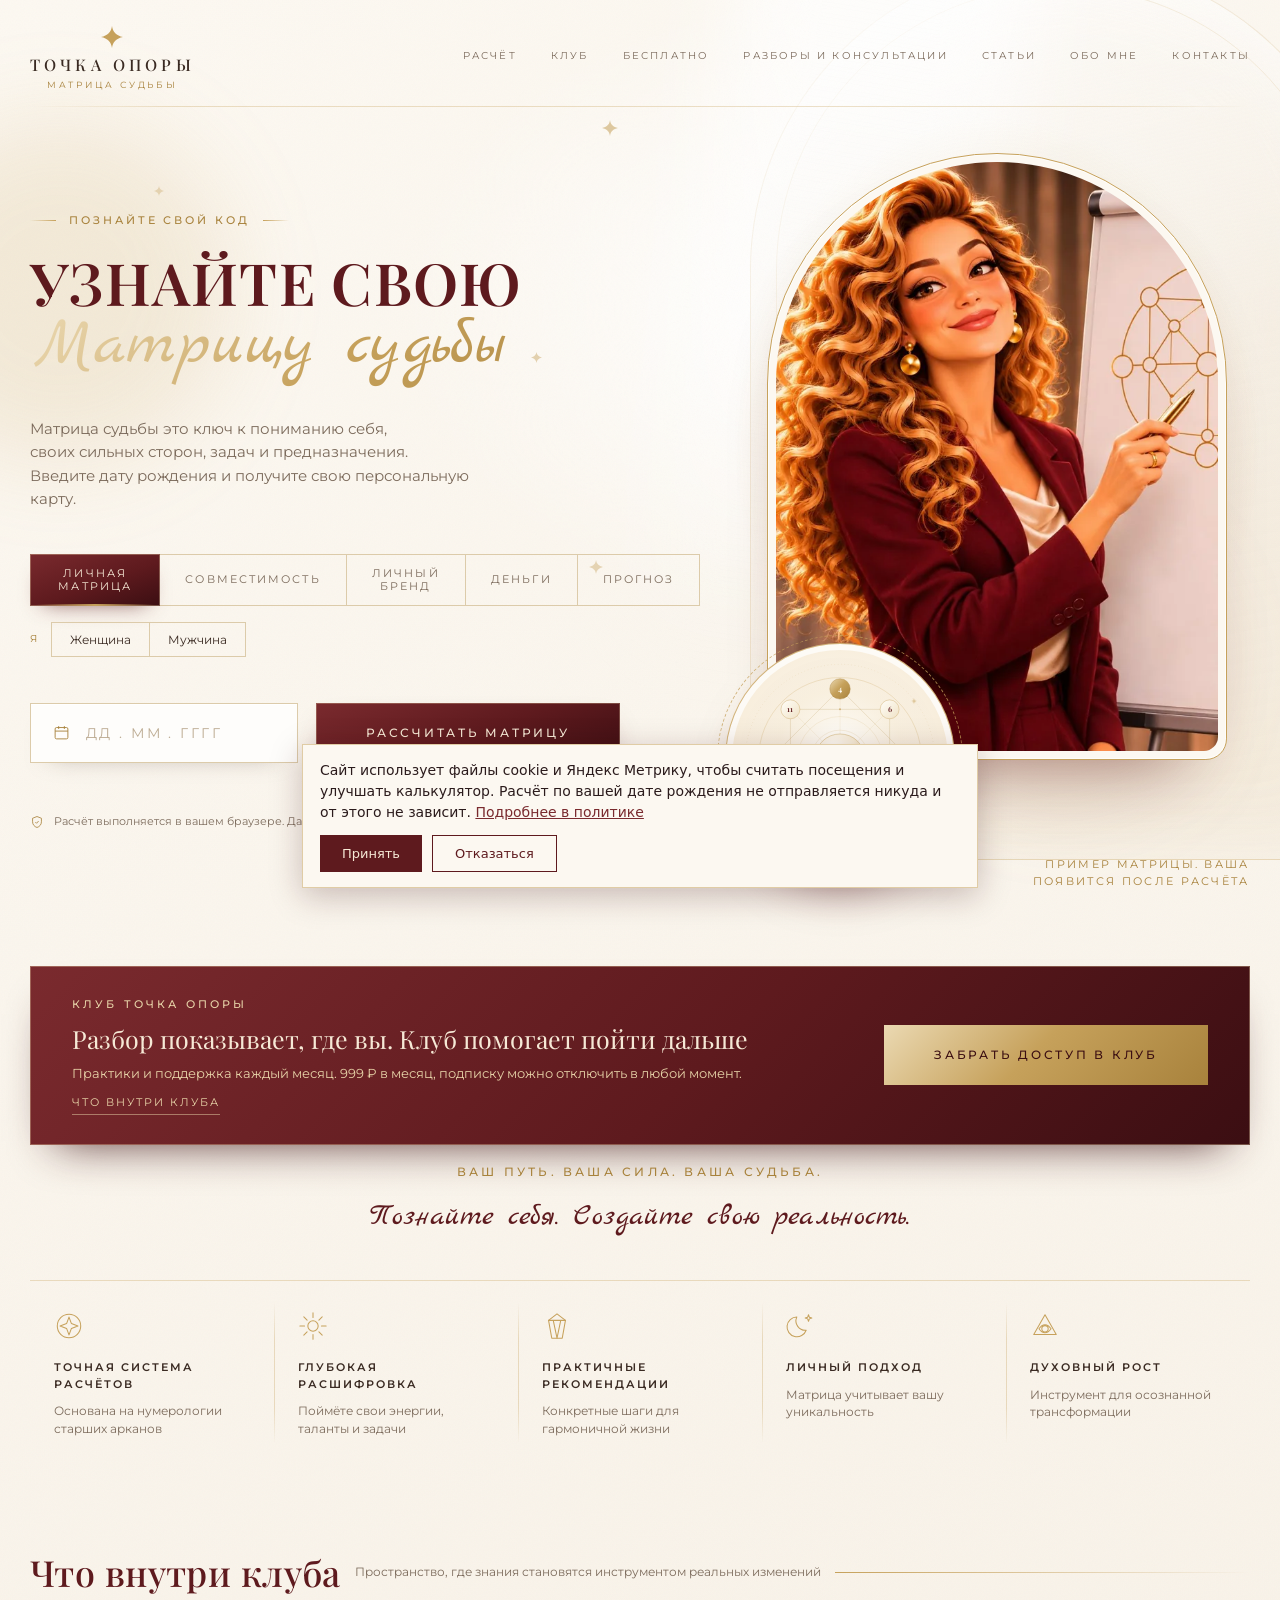
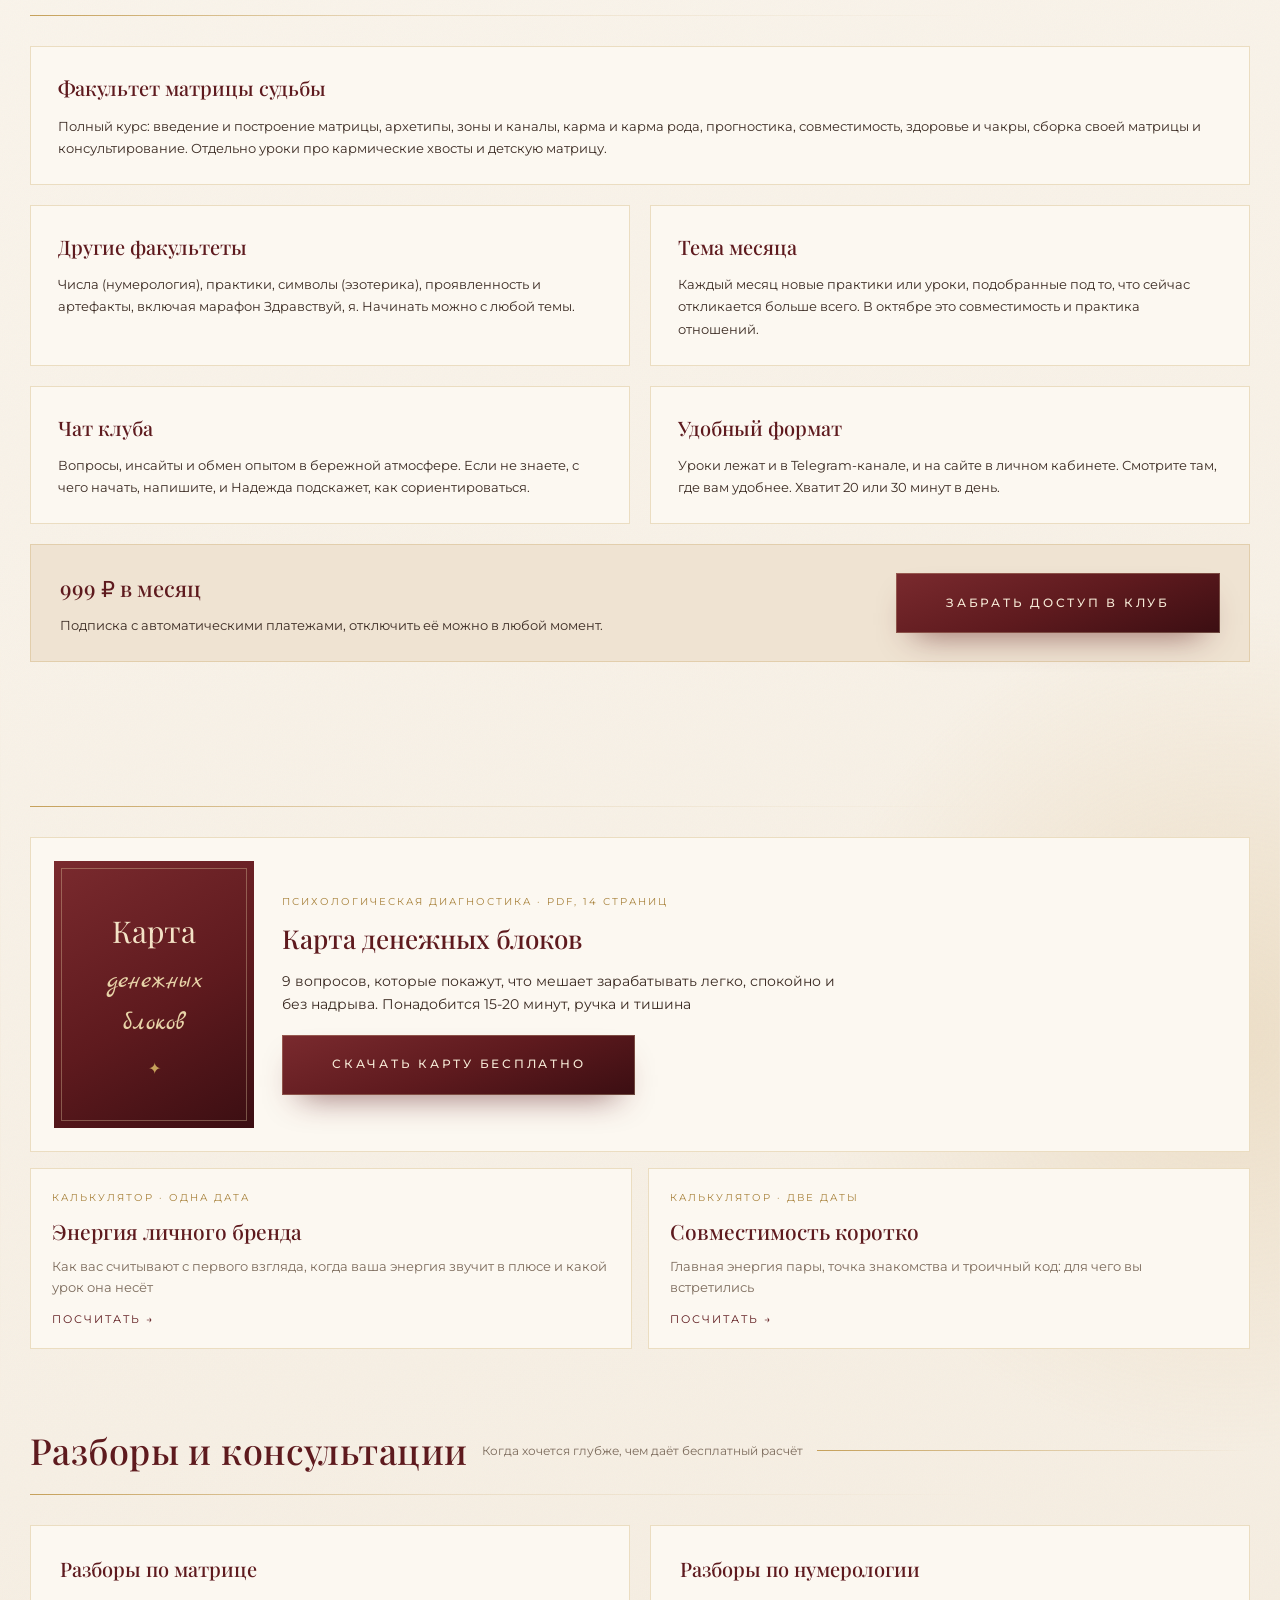
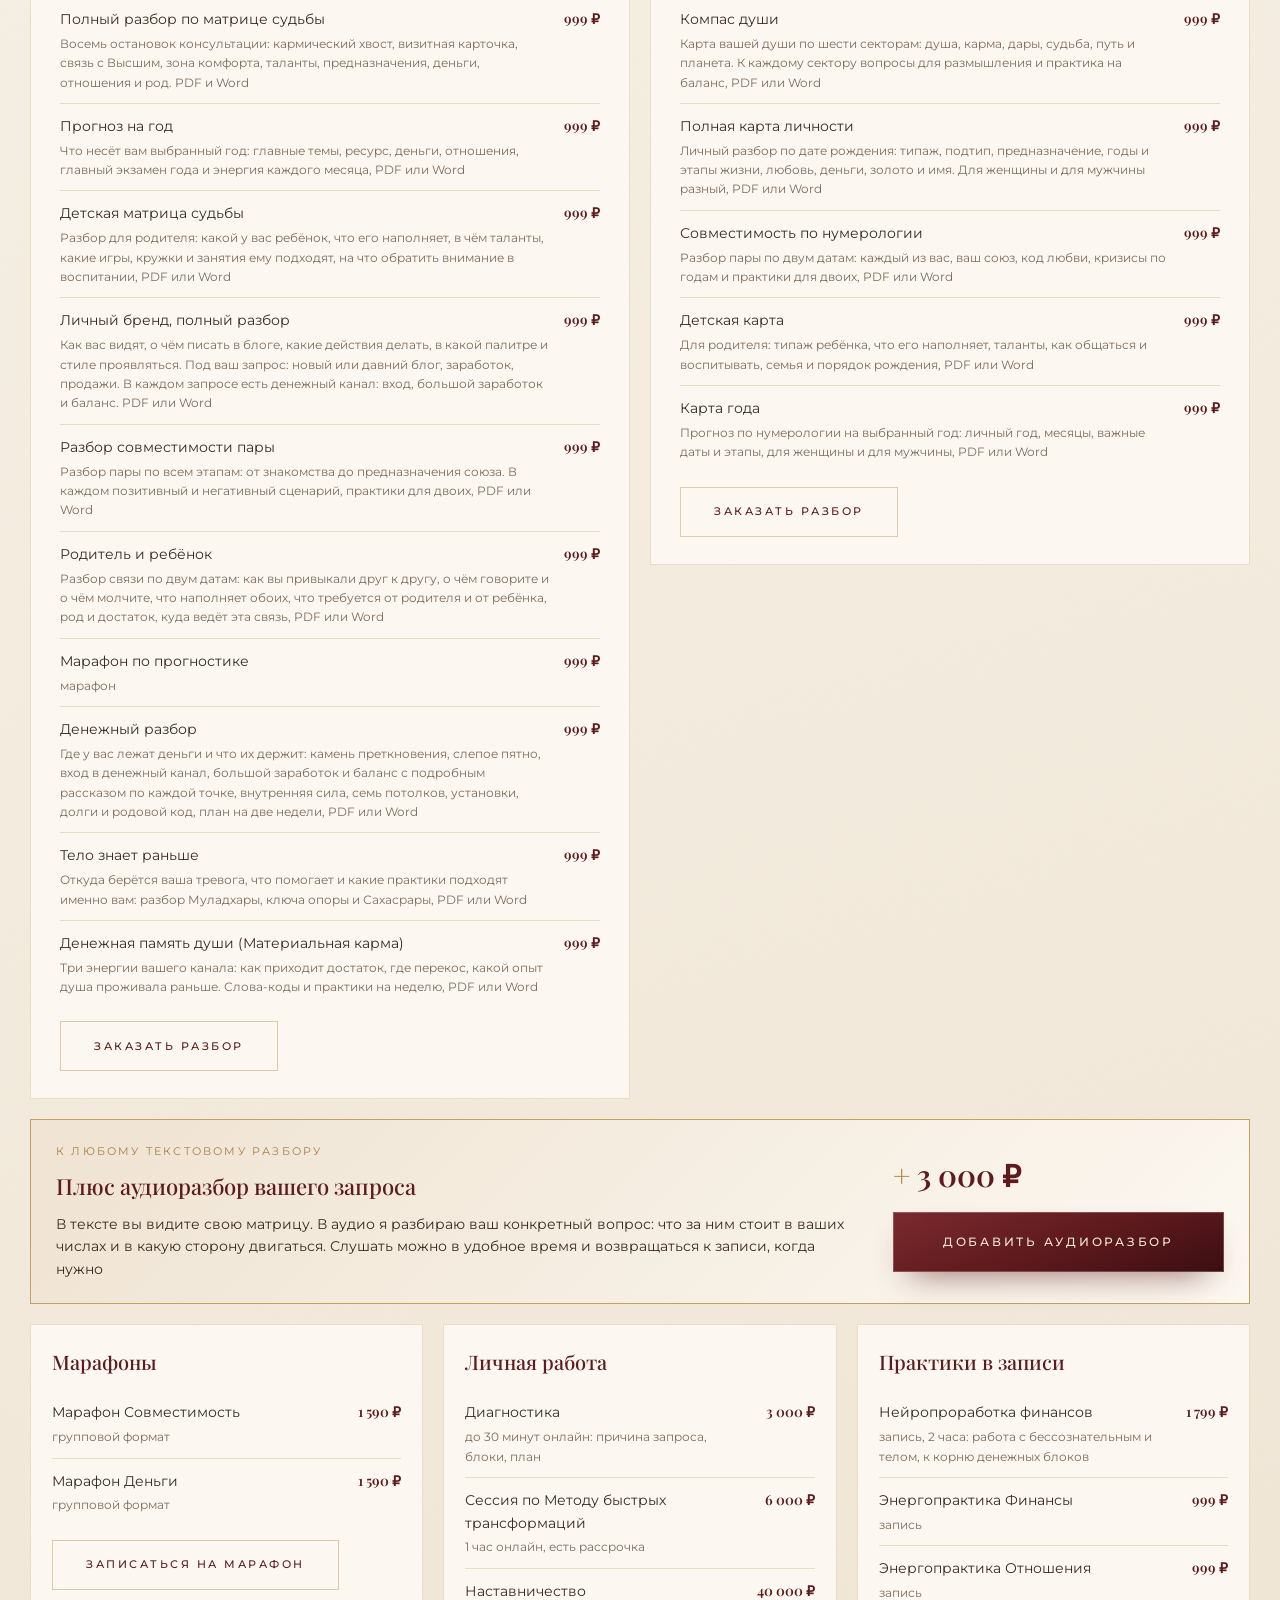
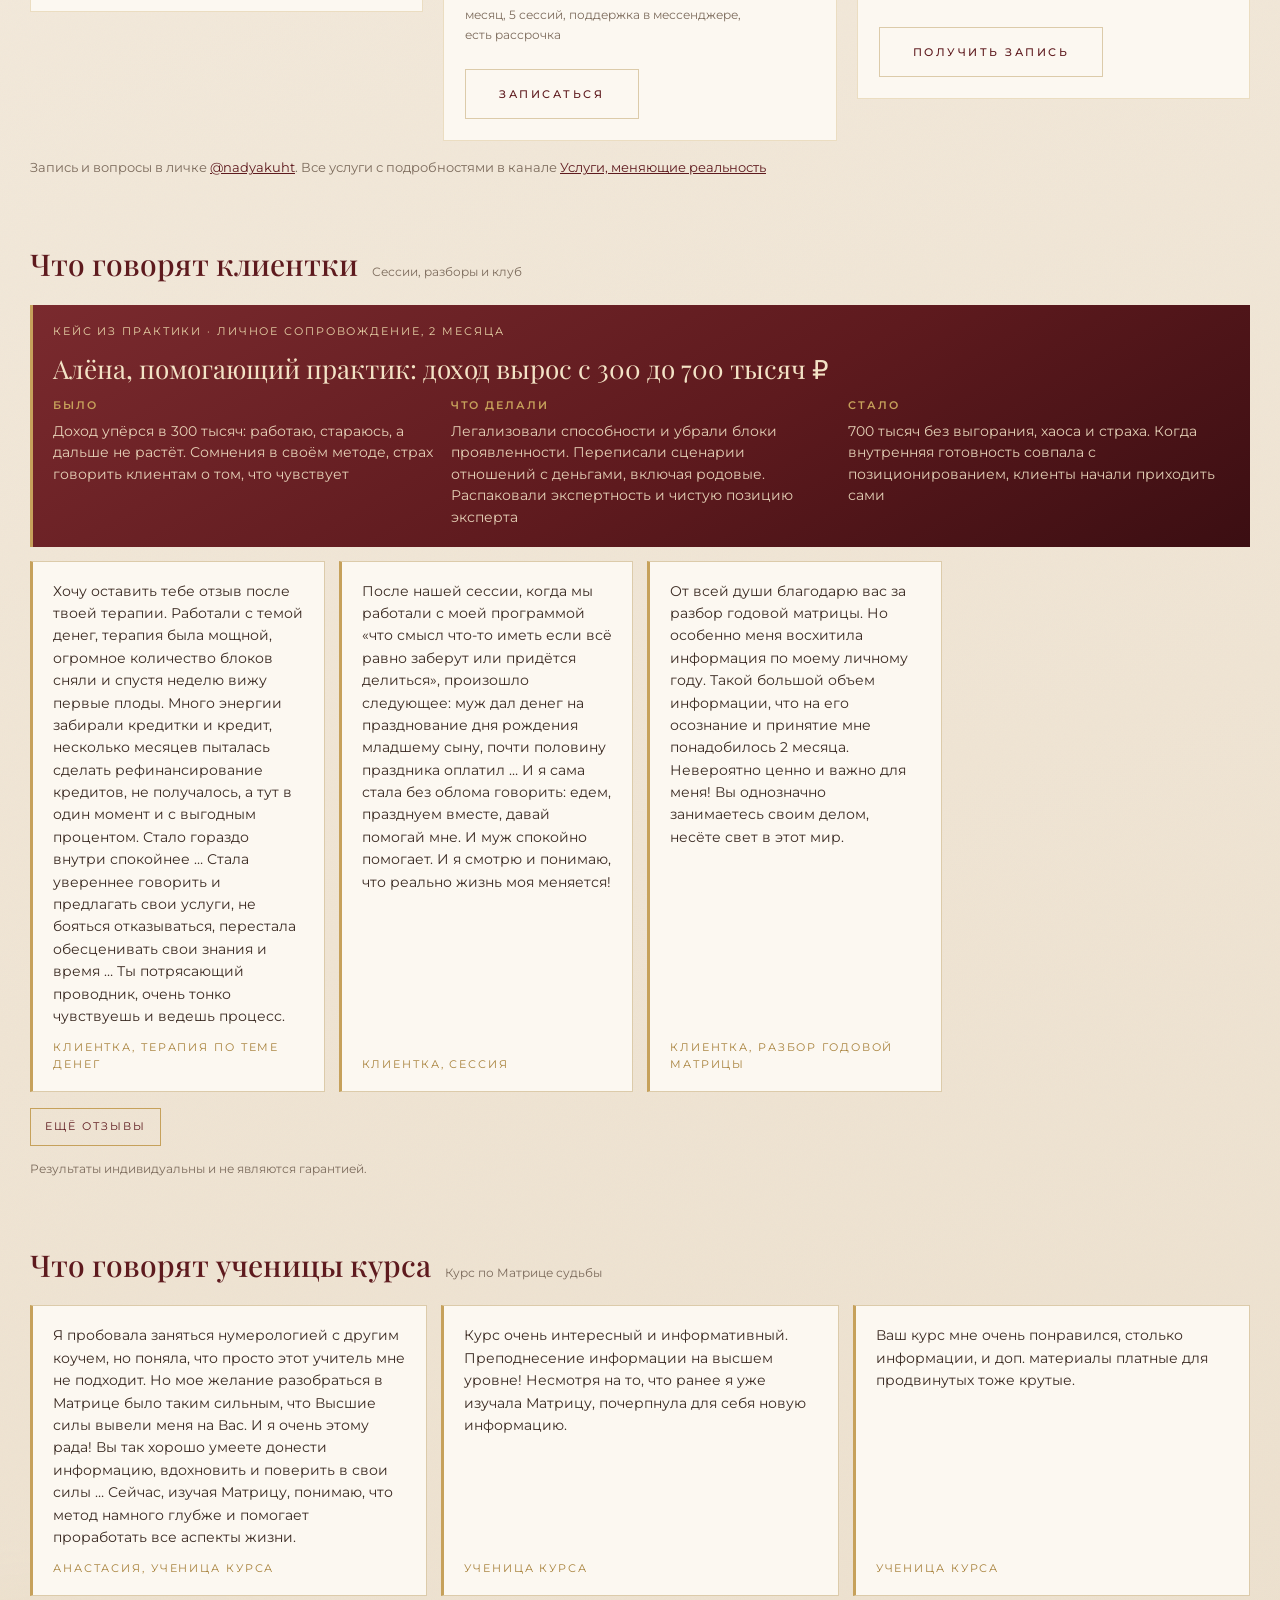
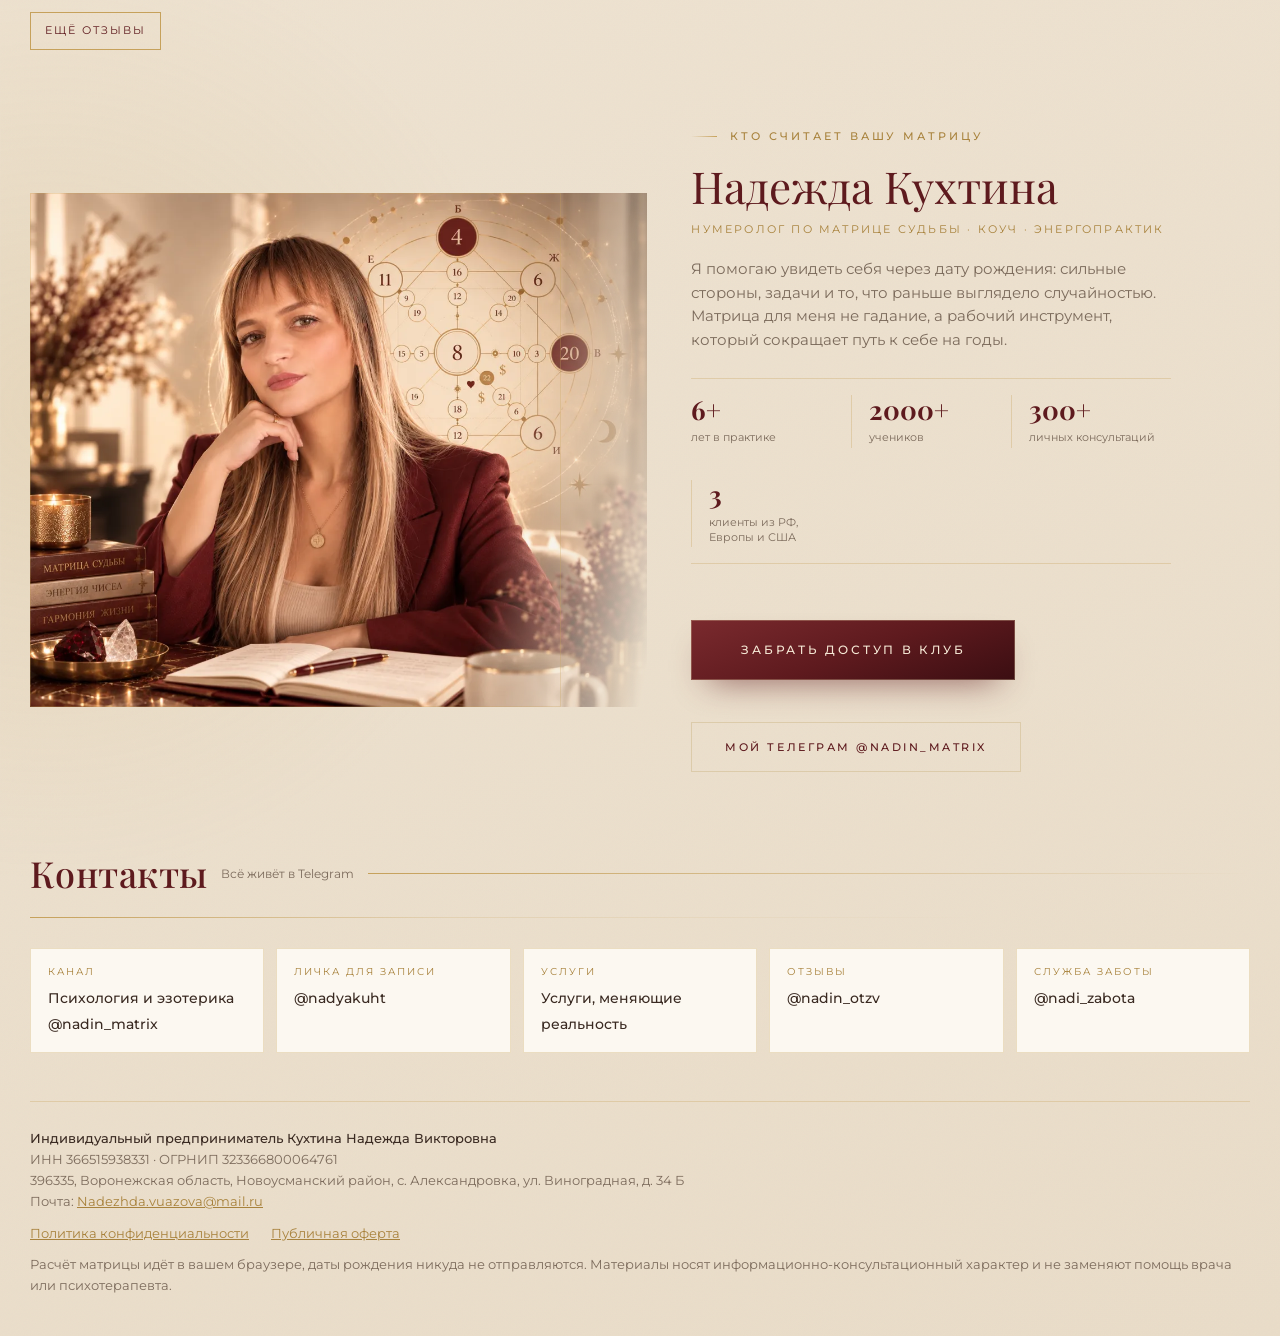
==== commit 9fe50f33: "Прайс на компьютере: две широкие колонки разборов, ниже три колонки Co-Authored-By: Claude Sonnet 5." ====
--- a/index.html
+++ b/index.html
@@ -941,6 +941,12 @@
 /* ==== ГЛАВНЫЙ САЙТ: разборы и контакты ==== */
 .matrix-app .mx-block{margin-top:72px;}
 .matrix-app .mx-price-groups{display:grid;grid-template-columns:repeat(auto-fit,minmax(280px,1fr));gap:16px;}
+@media (min-width:900px){
+  .matrix-app .mx-price-groups{grid-template-columns:repeat(6,1fr);gap:20px;align-items:start;}
+  .matrix-app .mx-price-groups > .mx-pg{grid-column:span 2;}
+  .matrix-app .mx-price-groups > .mx-pg:nth-child(-n+2){grid-column:span 3;padding:28px 30px;}
+  .matrix-app .mx-price-groups > .mx-addon{grid-column:1/-1;}
+}
 .matrix-app .mx-pg{padding:22px;background:var(--mx-card);box-shadow:inset 0 0 0 1px var(--mx-hair);min-width:0;}
 .matrix-app .mx-pg h3{font-size:20px;color:var(--mx-wine);margin-bottom:12px;}
 .matrix-app .mx-pg-row{display:flex;justify-content:space-between;gap:14px;padding:11px 0;border-top:1px solid var(--mx-hair);font-size:14px;}
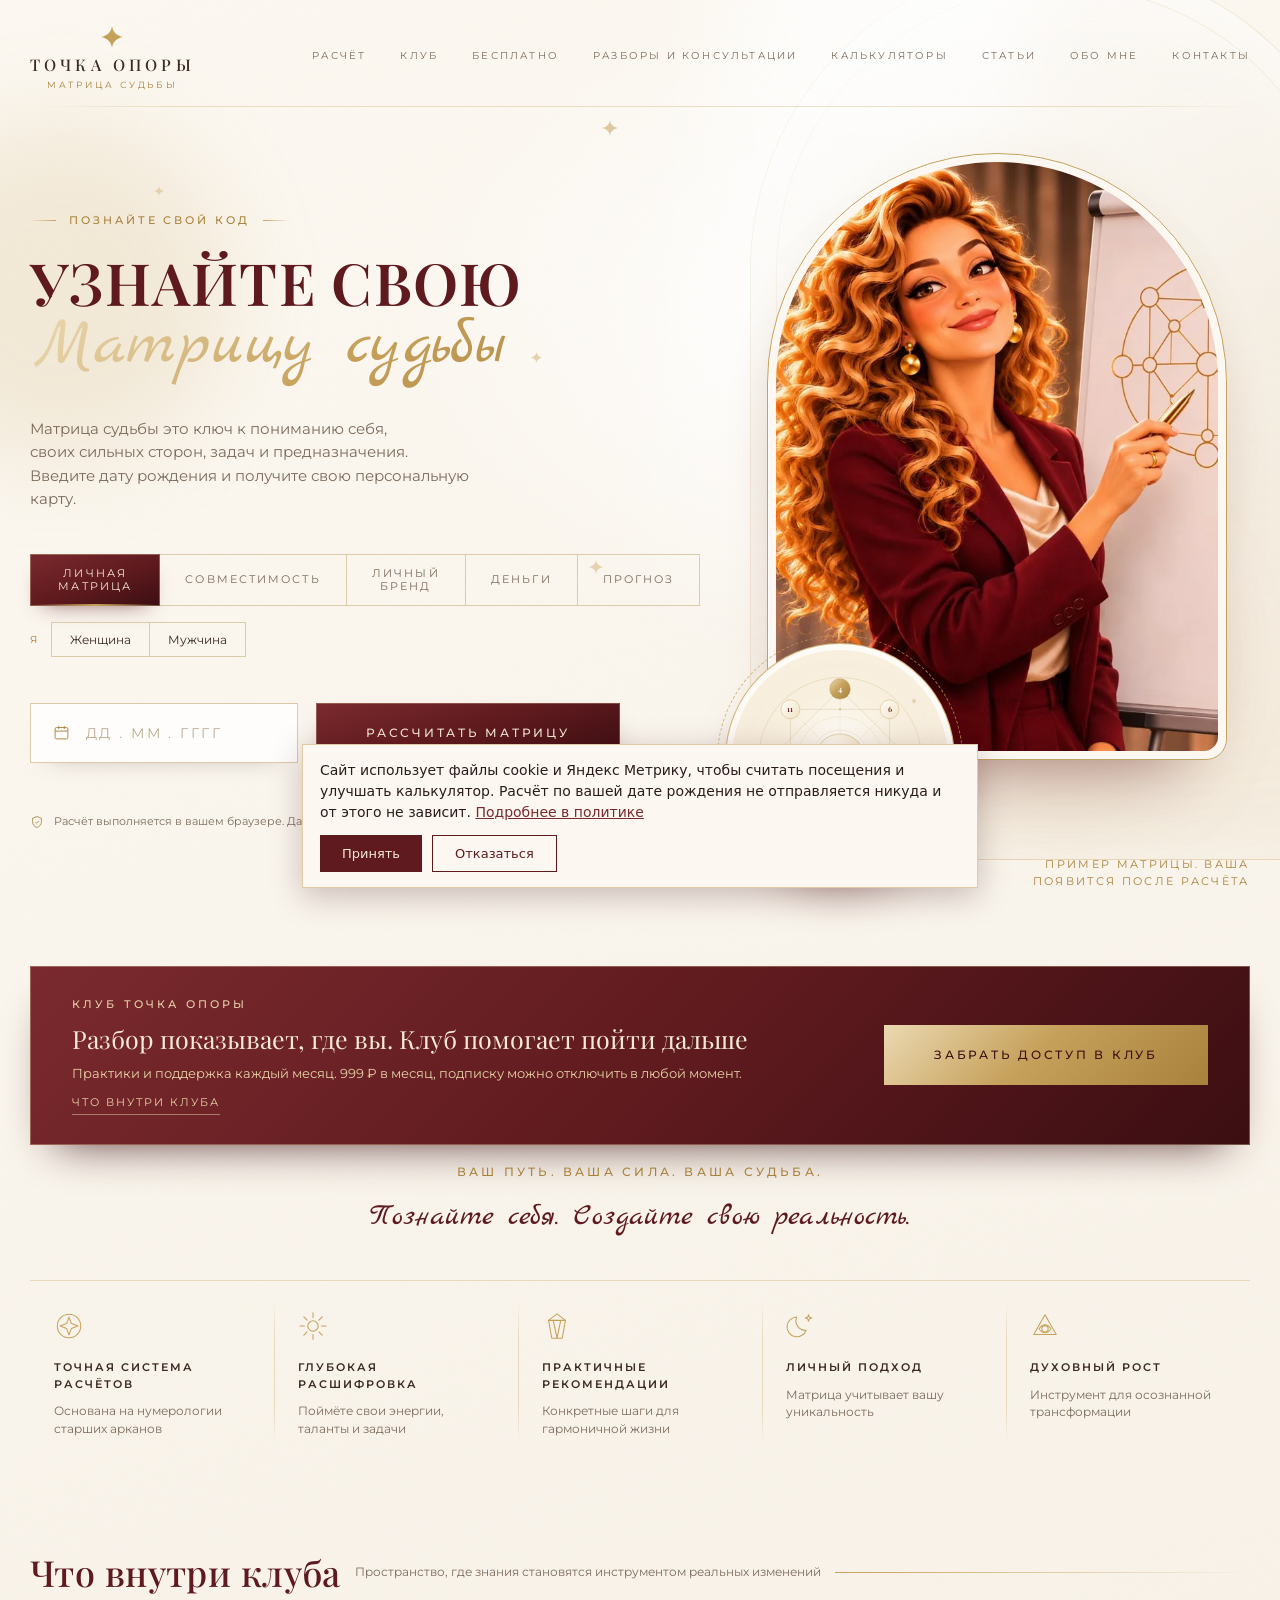
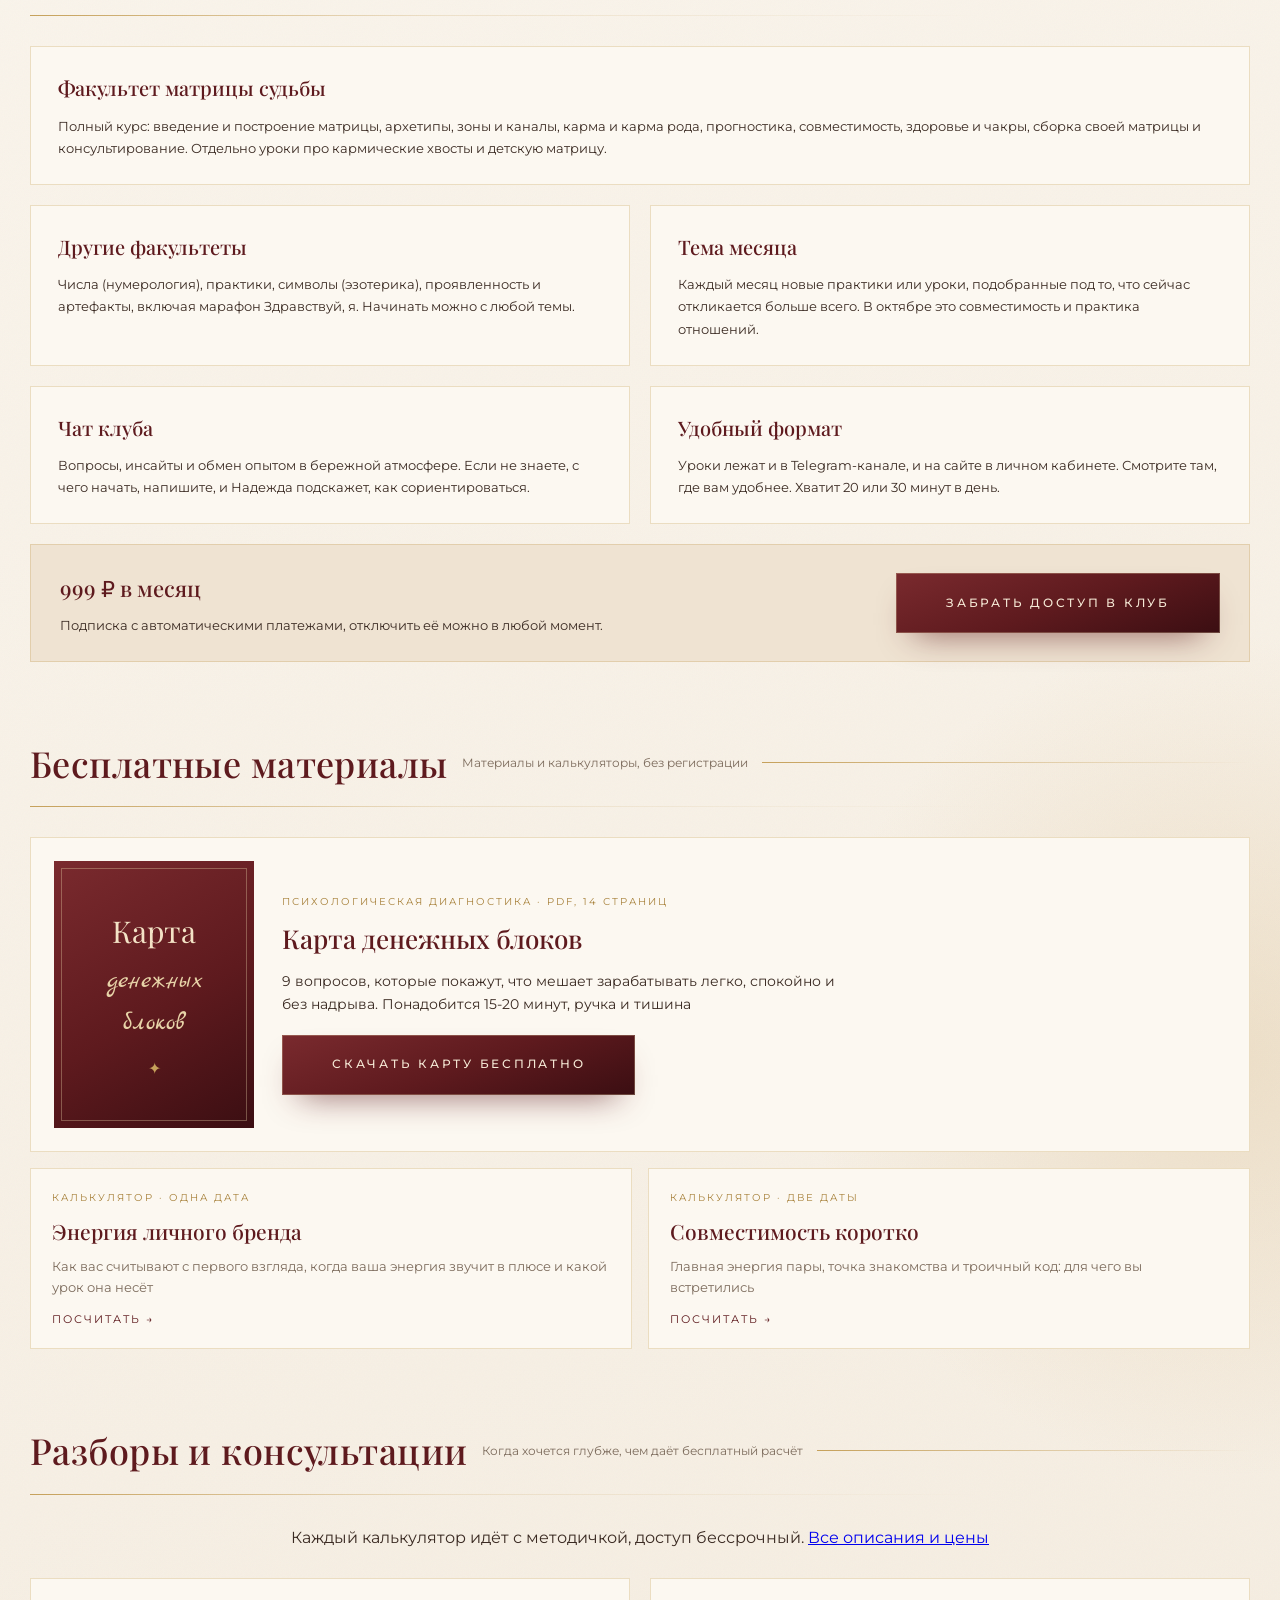
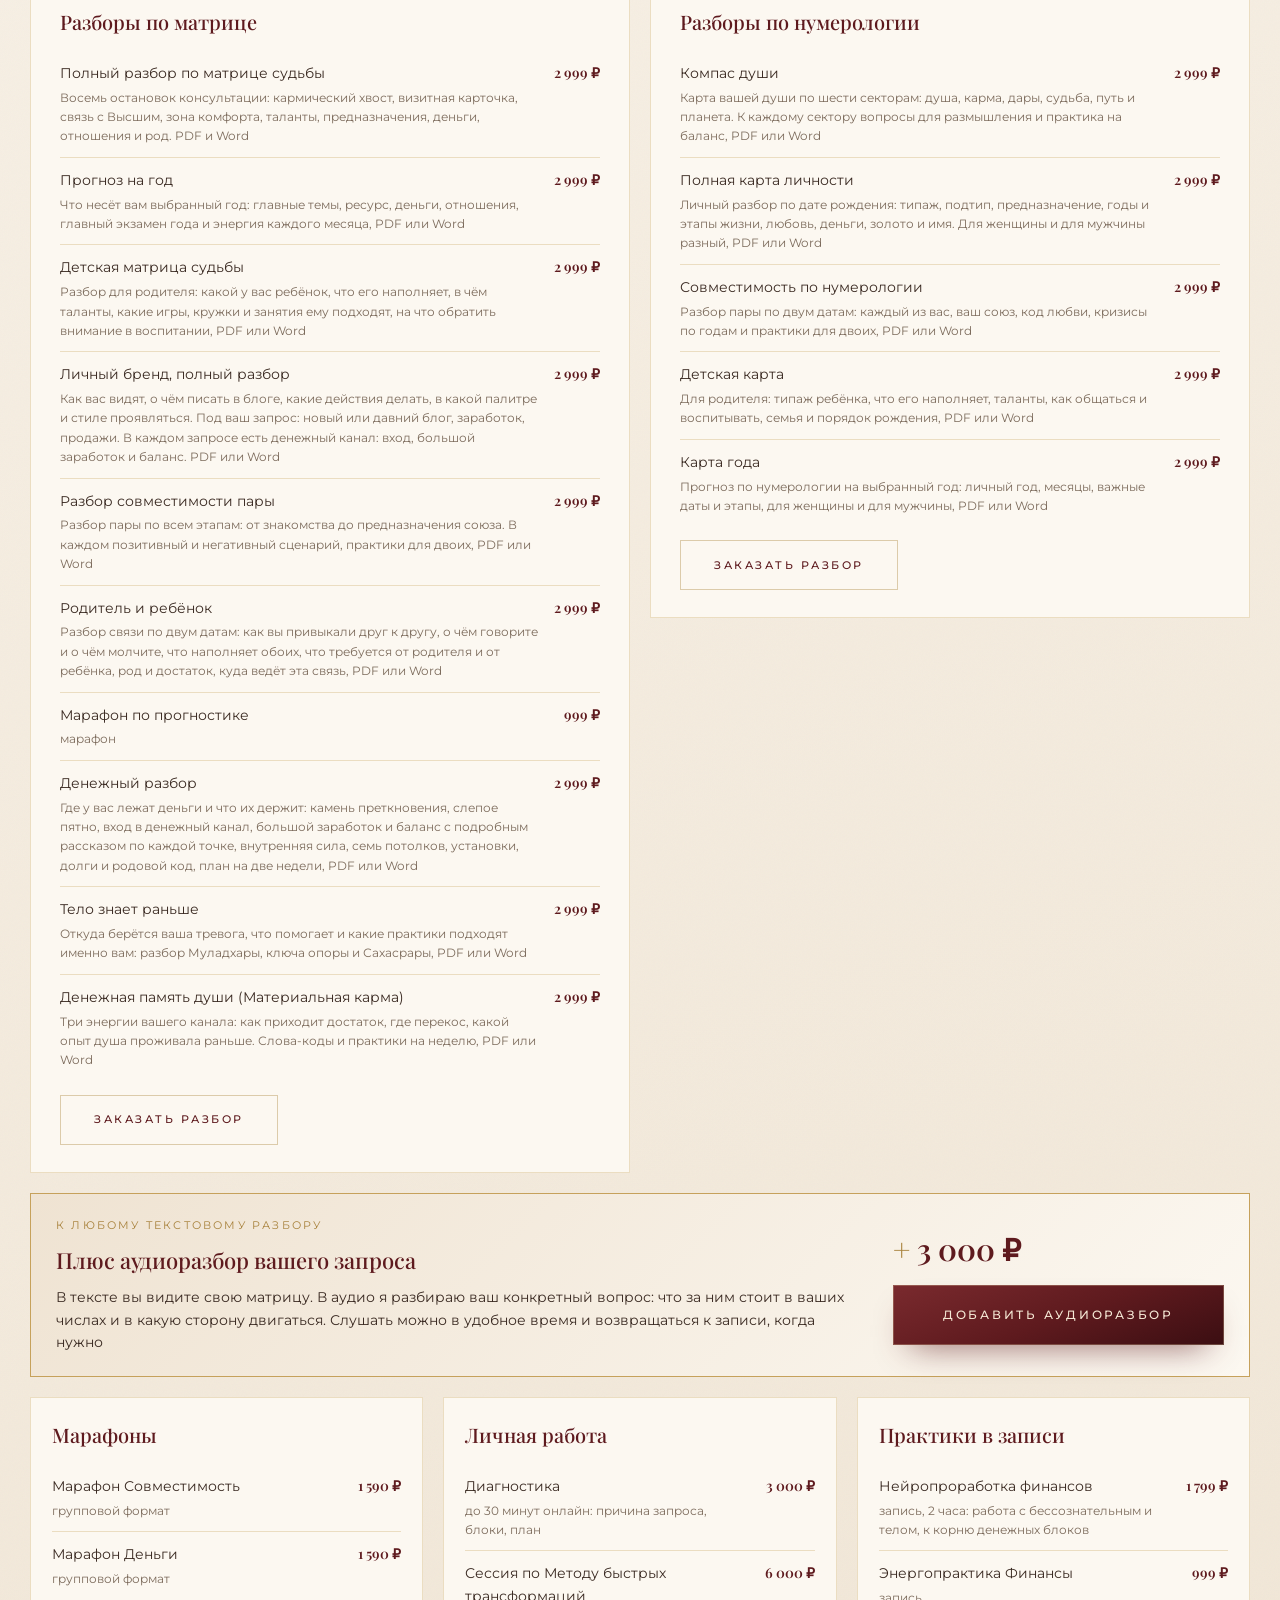
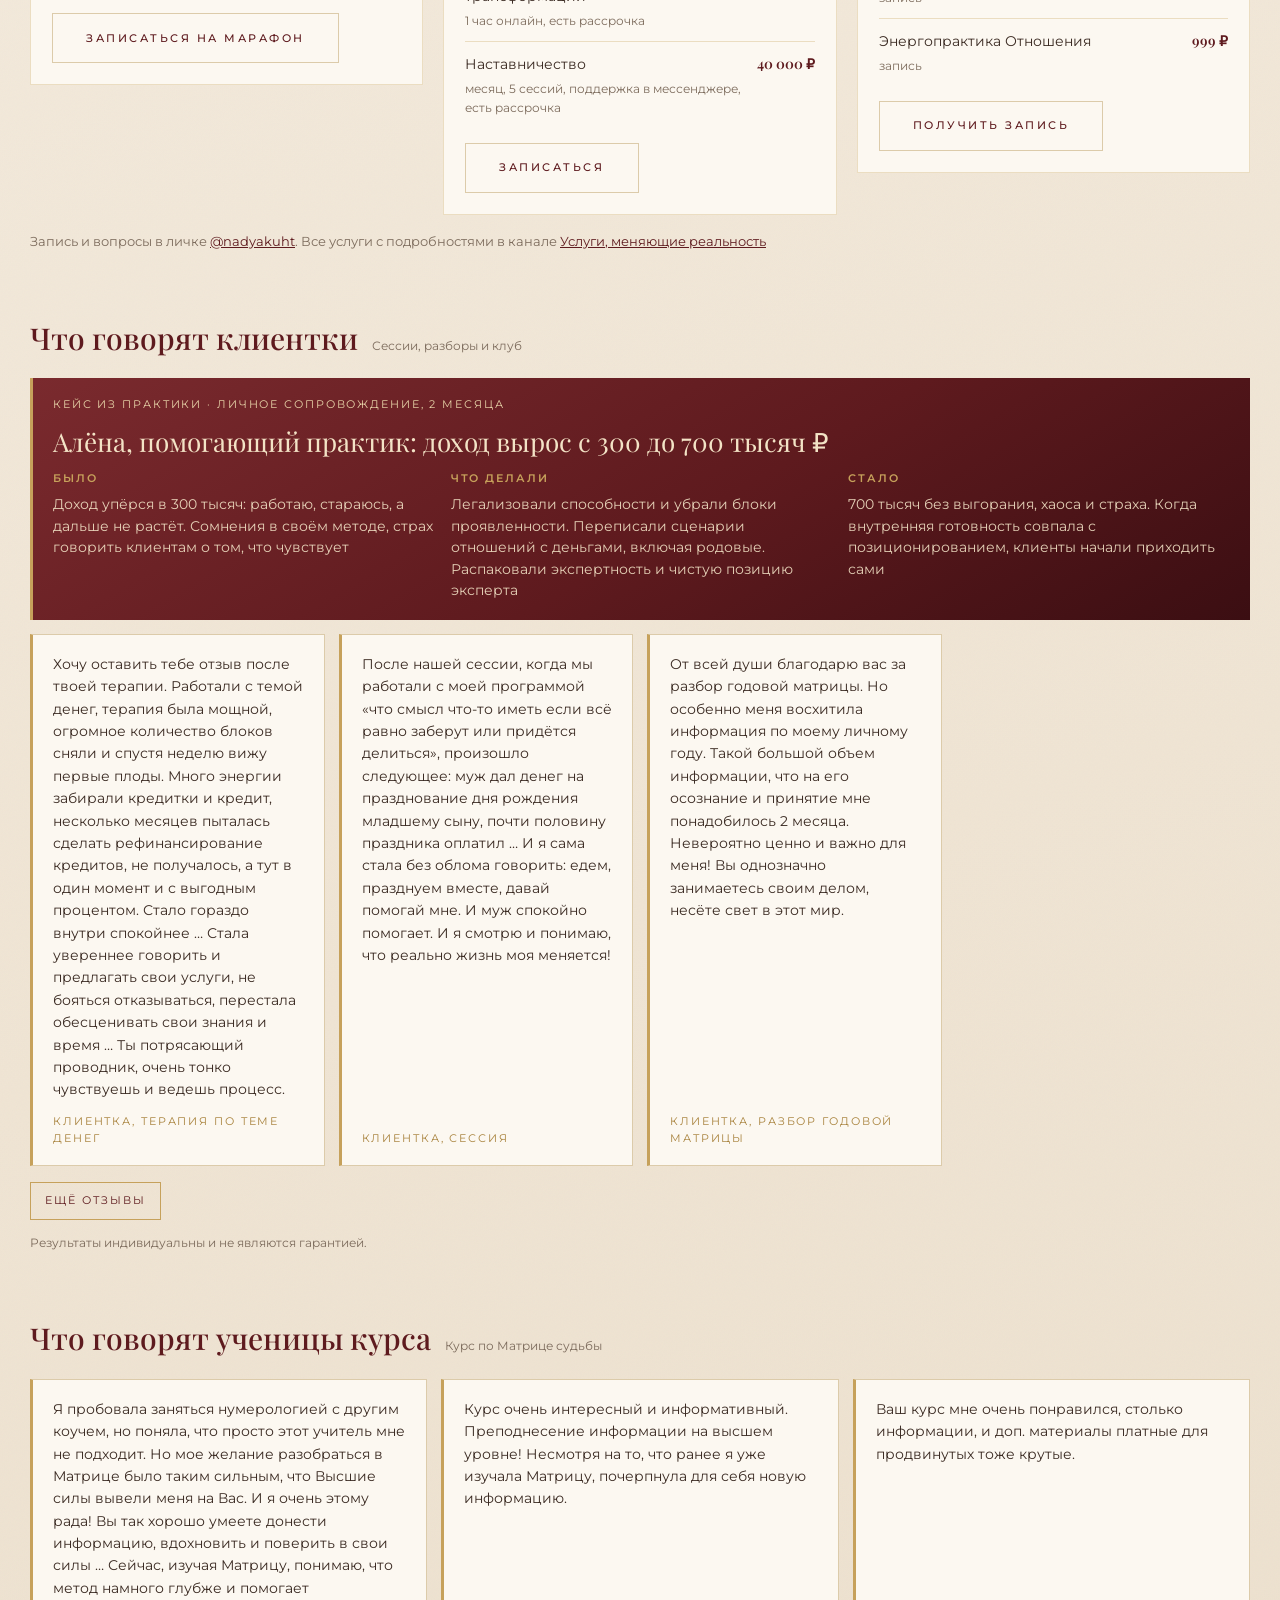
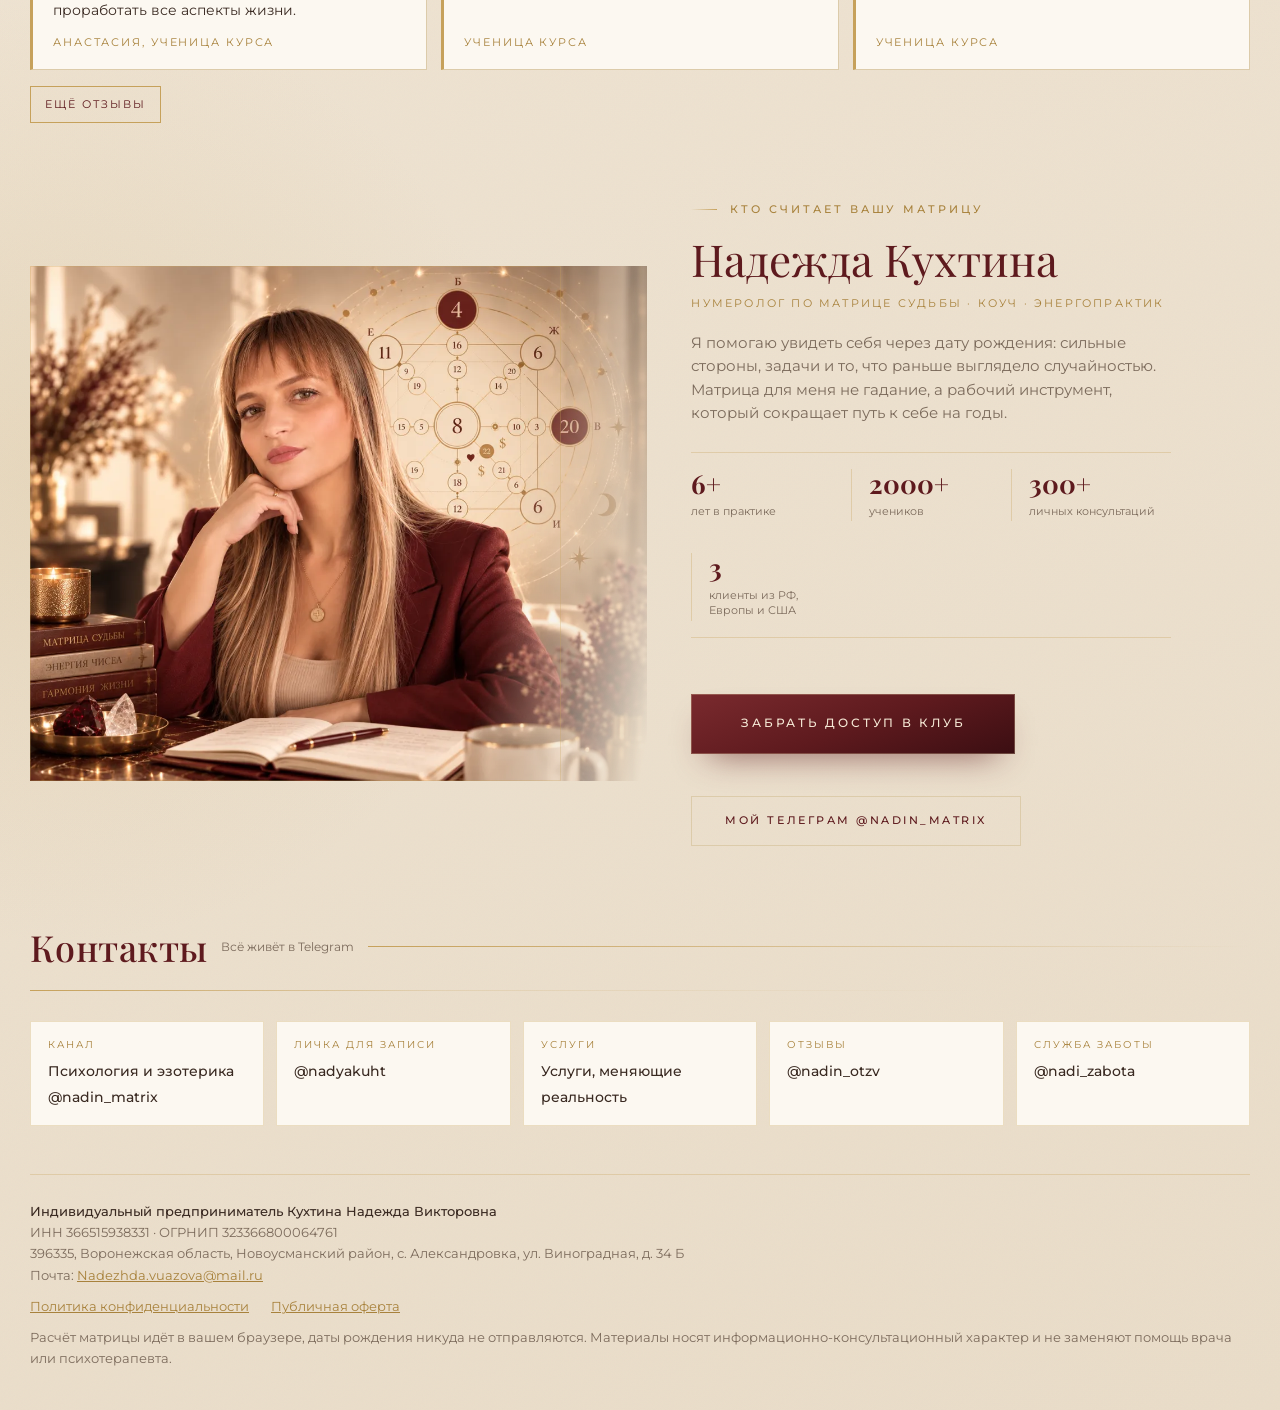
==== commit 031314bb: "Раздел калькуляторов с методичками, цены 2999, меню на телефоне Co-Authored-By: Claude Sonnet 5.5 <n" ====
--- a/index.html
+++ b/index.html
@@ -861,7 +861,10 @@
   }
   .matrix-app .mx-author-photo:after{width:100%;height:88%;}
   .matrix-app .mx-wrap{padding:0 20px;}
-  .matrix-app .mx-rail,.matrix-app .mx-nav,.matrix-app .mx-spark{display:none;}
+  .matrix-app .mx-rail,.matrix-app .mx-spark{display:none;}
+  .matrix-app .mx-top{flex-direction:column;align-items:center;gap:14px;}
+  .matrix-app .mx-nav{display:flex;flex-wrap:wrap;justify-content:center;gap:6px 18px;width:100%;}
+  .matrix-app .mx-nav a{padding:6px 0;}
   .matrix-app .mx-arch{right:-220px;opacity:.6;}
   .matrix-app .mx-hero{grid-template-columns:1fr;gap:30px;padding:30px 0 20px;}
   .matrix-app .mx-energy-card{margin:22px auto 0;max-width:100%;}
@@ -1167,6 +1170,7 @@
         <a href="#mx-club-info">Клуб</a>
         <a href="#mx-free">Бесплатно</a>
         <a href="#mx-paid">Разборы и консультации</a>
+<a href="/kalkulyatory/">Калькуляторы</a>
         <a href="/stati/">Статьи</a>
         <a href="#mx-me">Обо мне</a>
         <a href="#mx-contacts">Контакты</a>
@@ -1620,28 +1624,29 @@
     <section class="mx-block" id="mx-paid">
       <div class="mx-sec-h"><h2>Разборы и консультации</h2><div class="mx-sec-note">Когда хочется глубже, чем даёт бесплатный расчёт</div></div>
       <div class="mx-rule"></div>
+      <p style="text-align:center;margin:0 0 28px">Каждый калькулятор идёт с методичкой, доступ бессрочный. <a href="/kalkulyatory/">Все описания и цены</a></p>
       <div class="mx-price-groups">
         <div class="mx-pg">
           <h3>Разборы по матрице</h3>
-          <div class="mx-pg-row"><div>Полный разбор по матрице судьбы<small>Восемь остановок консультации: кармический хвост, визитная карточка, связь с Высшим, зона комфорта, таланты, предназначения, деньги, отношения и род. PDF и Word</small></div><b>999 ₽</b></div>
-          <div class="mx-pg-row"><div>Прогноз на год<small>Что несёт вам выбранный год: главные темы, ресурс, деньги, отношения, главный экзамен года и энергия каждого месяца, PDF или Word</small></div><b>999 ₽</b></div>
-          <div class="mx-pg-row"><div>Детская матрица судьбы<small>Разбор для родителя: какой у вас ребёнок, что его наполняет, в чём таланты, какие игры, кружки и занятия ему подходят, на что обратить внимание в воспитании, PDF или Word</small></div><b>999 ₽</b></div>
-          <div class="mx-pg-row"><div>Личный бренд, полный разбор<small>Как вас видят, о чём писать в блоге, какие действия делать, в какой палитре и стиле проявляться. Под ваш запрос: новый или давний блог, заработок, продажи. В каждом запросе есть денежный канал: вход, большой заработок и баланс. PDF или Word</small></div><b>999 ₽</b></div>
-          <div class="mx-pg-row"><div>Разбор совместимости пары<small>Разбор пары по всем этапам: от знакомства до предназначения союза. В каждом позитивный и негативный сценарий, практики для двоих, PDF или Word</small></div><b>999 ₽</b></div>
-          <div class="mx-pg-row"><div>Родитель и ребёнок<small>Разбор связи по двум датам: как вы привыкали друг к другу, о чём говорите и о чём молчите, что наполняет обоих, что требуется от родителя и от ребёнка, род и достаток, куда ведёт эта связь, PDF или Word</small></div><b>999 ₽</b></div>
+          <div class="mx-pg-row"><div>Полный разбор по матрице судьбы<small>Восемь остановок консультации: кармический хвост, визитная карточка, связь с Высшим, зона комфорта, таланты, предназначения, деньги, отношения и род. PDF и Word</small></div><b>2 999 ₽</b></div>
+          <div class="mx-pg-row"><div>Прогноз на год<small>Что несёт вам выбранный год: главные темы, ресурс, деньги, отношения, главный экзамен года и энергия каждого месяца, PDF или Word</small></div><b>2 999 ₽</b></div>
+          <div class="mx-pg-row"><div>Детская матрица судьбы<small>Разбор для родителя: какой у вас ребёнок, что его наполняет, в чём таланты, какие игры, кружки и занятия ему подходят, на что обратить внимание в воспитании, PDF или Word</small></div><b>2 999 ₽</b></div>
+          <div class="mx-pg-row"><div>Личный бренд, полный разбор<small>Как вас видят, о чём писать в блоге, какие действия делать, в какой палитре и стиле проявляться. Под ваш запрос: новый или давний блог, заработок, продажи. В каждом запросе есть денежный канал: вход, большой заработок и баланс. PDF или Word</small></div><b>2 999 ₽</b></div>
+          <div class="mx-pg-row"><div>Разбор совместимости пары<small>Разбор пары по всем этапам: от знакомства до предназначения союза. В каждом позитивный и негативный сценарий, практики для двоих, PDF или Word</small></div><b>2 999 ₽</b></div>
+          <div class="mx-pg-row"><div>Родитель и ребёнок<small>Разбор связи по двум датам: как вы привыкали друг к другу, о чём говорите и о чём молчите, что наполняет обоих, что требуется от родителя и от ребёнка, род и достаток, куда ведёт эта связь, PDF или Word</small></div><b>2 999 ₽</b></div>
           <div class="mx-pg-row"><div>Марафон по прогностике<small>марафон</small></div><b>999 ₽</b></div>
-          <div class="mx-pg-row"><div>Денежный разбор<small>Где у вас лежат деньги и что их держит: камень преткновения, слепое пятно, вход в денежный канал, большой заработок и баланс с подробным рассказом по каждой точке, внутренняя сила, семь потолков, установки, долги и родовой код, план на две недели, PDF или Word</small></div><b>999 ₽</b></div>
-          <div class="mx-pg-row"><div>Тело знает раньше<small>Откуда берётся ваша тревога, что помогает и какие практики подходят именно вам: разбор Муладхары, ключа опоры и Сахасрары, PDF или Word</small></div><b>999 ₽</b></div>
-          <div class="mx-pg-row"><div>Денежная память души (Материальная карма)<small>Три энергии вашего канала: как приходит достаток, где перекос, какой опыт душа проживала раньше. Слова-коды и практики на неделю, PDF или Word</small></div><b>999 ₽</b></div>
+          <div class="mx-pg-row"><div>Денежный разбор<small>Где у вас лежат деньги и что их держит: камень преткновения, слепое пятно, вход в денежный канал, большой заработок и баланс с подробным рассказом по каждой точке, внутренняя сила, семь потолков, установки, долги и родовой код, план на две недели, PDF или Word</small></div><b>2 999 ₽</b></div>
+          <div class="mx-pg-row"><div>Тело знает раньше<small>Откуда берётся ваша тревога, что помогает и какие практики подходят именно вам: разбор Муладхары, ключа опоры и Сахасрары, PDF или Word</small></div><b>2 999 ₽</b></div>
+          <div class="mx-pg-row"><div>Денежная память души (Материальная карма)<small>Три энергии вашего канала: как приходит достаток, где перекос, какой опыт душа проживала раньше. Слова-коды и практики на неделю, PDF или Word</small></div><b>2 999 ₽</b></div>
           <a class="mx-btn mx-btn-ghost" href="https://t.me/nadyakuht" target="_blank" rel="noopener">Заказать разбор</a>
         </div>
         <div class="mx-pg">
           <h3>Разборы по нумерологии</h3>
-          <div class="mx-pg-row"><div>Компас души<small>Карта вашей души по шести секторам: душа, карма, дары, судьба, путь и планета. К каждому сектору вопросы для размышления и практика на баланс, PDF или Word</small></div><b>999 ₽</b></div>
-          <div class="mx-pg-row"><div>Полная карта личности<small>Личный разбор по дате рождения: типаж, подтип, предназначение, годы и этапы жизни, любовь, деньги, золото и имя. Для женщины и для мужчины разный, PDF или Word</small></div><b>999 ₽</b></div>
-          <div class="mx-pg-row"><div>Совместимость по нумерологии<small>Разбор пары по двум датам: каждый из вас, ваш союз, код любви, кризисы по годам и практики для двоих, PDF или Word</small></div><b>999 ₽</b></div>
-          <div class="mx-pg-row"><div>Детская карта<small>Для родителя: типаж ребёнка, что его наполняет, таланты, как общаться и воспитывать, семья и порядок рождения, PDF или Word</small></div><b>999 ₽</b></div>
-          <div class="mx-pg-row"><div>Карта года<small>Прогноз по нумерологии на выбранный год: личный год, месяцы, важные даты и этапы, для женщины и для мужчины, PDF или Word</small></div><b>999 ₽</b></div>
+          <div class="mx-pg-row"><div>Компас души<small>Карта вашей души по шести секторам: душа, карма, дары, судьба, путь и планета. К каждому сектору вопросы для размышления и практика на баланс, PDF или Word</small></div><b>2 999 ₽</b></div>
+          <div class="mx-pg-row"><div>Полная карта личности<small>Личный разбор по дате рождения: типаж, подтип, предназначение, годы и этапы жизни, любовь, деньги, золото и имя. Для женщины и для мужчины разный, PDF или Word</small></div><b>2 999 ₽</b></div>
+          <div class="mx-pg-row"><div>Совместимость по нумерологии<small>Разбор пары по двум датам: каждый из вас, ваш союз, код любви, кризисы по годам и практики для двоих, PDF или Word</small></div><b>2 999 ₽</b></div>
+          <div class="mx-pg-row"><div>Детская карта<small>Для родителя: типаж ребёнка, что его наполняет, таланты, как общаться и воспитывать, семья и порядок рождения, PDF или Word</small></div><b>2 999 ₽</b></div>
+          <div class="mx-pg-row"><div>Карта года<small>Прогноз по нумерологии на выбранный год: личный год, месяцы, важные даты и этапы, для женщины и для мужчины, PDF или Word</small></div><b>2 999 ₽</b></div>
           <a class="mx-btn mx-btn-ghost" href="https://t.me/nadyakuht" target="_blank" rel="noopener">Заказать разбор</a>
         </div>
         <div class="mx-addon">
